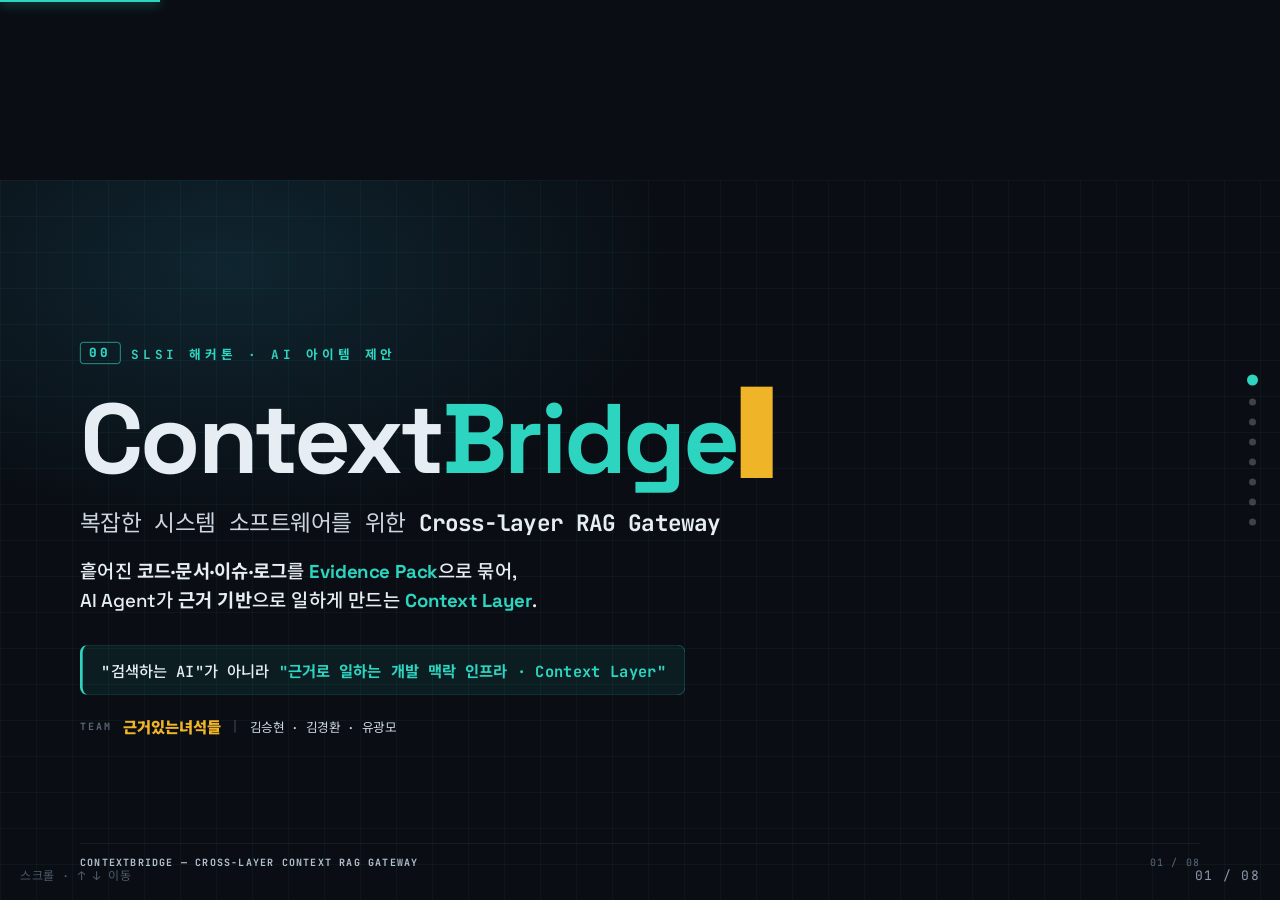
==== docs/pages/contextbridge-presentation.html @ d1a7f27c "feat: ContextBridge 데크 세로 스크롤-스냅 네비게이션 재플랫폼 + 타이틀 팀명·Slide8 제목 - 네비게이션 재플랫폼(llm-wiki 방식): deck-stage" ====
<!DOCTYPE html>
<html>
<head>
  <meta charset="utf-8">
  <title>Bundled Page</title>
  <style>
    * { margin: 0; padding: 0; box-sizing: border-box; }
    body { background: #0a0e14; display: flex; align-items: center; justify-content: center; min-height: 100vh; font-family: -apple-system, BlinkMacSystemFont, sans-serif; }
    #__bundler_loading { position: fixed; bottom: 20px; right: 20px; font: 13px/1.4 -apple-system, BlinkMacSystemFont, sans-serif; color: #666; background: #fff; padding: 8px 14px; border-radius: 8px; box-shadow: 0 1px 4px rgba(0,0,0,0.12); z-index: 10000; }
    #__bundler_thumbnail { position: fixed; inset: 0; width: 100%; height: 100%; display: flex; align-items: center; justify-content: center; background: #0a0e14; z-index: 9999; }
    #__bundler_thumbnail svg { width: 100%; height: 100%; object-fit: contain; }
    #__bundler_placeholder { color: #999; font-size: 14px; }
  </style>
  <noscript>
    <style>#__bundler_loading { display: none; }</style>
    <div style="position:fixed;bottom:12px;left:12px;font:13px/1.4 -apple-system,BlinkMacSystemFont,sans-serif;color:#999;background:rgba(255,255,255,0.9);padding:6px 12px;border-radius:6px;box-shadow:0 1px 4px rgba(0,0,0,0.08);z-index:10000;">
      This page requires JavaScript to display.
    </div>
  </noscript>
</head>
<body>
  <div id="__bundler_thumbnail">
  <svg viewBox="0 0 1200 800" xmlns="http://www.w3.org/2000/svg">
    <rect width="1200" height="800" fill="#0a0e14"></rect>
    <line x1="360" y1="300" x2="560" y2="300" stroke="#2dd4bf" stroke-width="7"></line>
    <line x1="360" y1="400" x2="560" y2="400" stroke="#2dd4bf" stroke-width="7"></line>
    <line x1="360" y1="500" x2="560" y2="500" stroke="#2dd4bf" stroke-width="7"></line>
    <line x1="560" y1="300" x2="780" y2="400" stroke="#f0b429" stroke-width="7"></line>
    <line x1="560" y1="400" x2="780" y2="400" stroke="#f0b429" stroke-width="7"></line>
    <line x1="560" y1="500" x2="780" y2="400" stroke="#f0b429" stroke-width="7"></line>
    <circle cx="360" cy="300" r="26" fill="#2dd4bf"></circle>
    <circle cx="360" cy="400" r="26" fill="#2dd4bf"></circle>
    <circle cx="360" cy="500" r="26" fill="#2dd4bf"></circle>
    <rect x="780" y="350" width="120" height="100" rx="16" fill="#f0b429"></rect>
  </svg>
</div>
  <div id="__bundler_loading">Unpacking...</div>

  <script>
    
document.addEventListener('DOMContentLoaded', async function() {
  const loading = document.getElementById('__bundler_loading');
  function setStatus(msg) { if (loading) loading.textContent = msg; }

  // Error sink persists across replaceWith since it's on window, not the DOM.
  window.addEventListener('error', function(e) {
    var p = document.body || document.documentElement;
    var d = document.getElementById('__bundler_err') || p.appendChild(document.createElement('div'));
    d.id = '__bundler_err';
    d.style.cssText = 'position:fixed;bottom:12px;left:12px;right:12px;font:12px/1.4 ui-monospace,monospace;background:#2a1215;color:#ff8a80;padding:10px 14px;border-radius:8px;border:1px solid #5c2b2e;z-index:99999;white-space:pre-wrap;max-height:40vh;overflow:auto';
    d.textContent = (d.textContent ? d.textContent + String.fromCharCode(10) : '') +
      '[bundle] ' + (e.message || e.type) +
      (e.filename ? ' (' + e.filename.slice(0, 60) + ':' + e.lineno + ')' : '');
  }, true);

  try {
    const manifestEl = document.querySelector('script[type="__bundler/manifest"]');
    const templateEl = document.querySelector('script[type="__bundler/template"]');
    if (!manifestEl || !templateEl) {
      setStatus('Error: missing bundle data');
      console.error('[bundler] Missing script tags — manifestEl:', !!manifestEl, 'templateEl:', !!templateEl);
      return;
    }

    const manifest = JSON.parse(manifestEl.textContent);
    let template = JSON.parse(templateEl.textContent);

    const uuids = Object.keys(manifest);
    setStatus('Unpacking ' + uuids.length + ' assets...');

    const blobUrls = {};
    await Promise.all(uuids.map(async (uuid) => {
      const entry = manifest[uuid];
      try {
        const binaryStr = atob(entry.data);
        const bytes = new Uint8Array(binaryStr.length);
        for (let i = 0; i < binaryStr.length; i++) bytes[i] = binaryStr.charCodeAt(i);

        let finalBytes = bytes;
        if (entry.compressed) {
          if (typeof DecompressionStream !== 'undefined') {
            const ds = new DecompressionStream('gzip');
            const writer = ds.writable.getWriter();
            const reader = ds.readable.getReader();
            writer.write(bytes);
            writer.close();
            const chunks = [];
            let totalLen = 0;
            while (true) {
              const { done, value } = await reader.read();
              if (done) break;
              chunks.push(value);
              totalLen += value.length;
            }
            finalBytes = new Uint8Array(totalLen);
            let offset = 0;
            for (const chunk of chunks) { finalBytes.set(chunk, offset); offset += chunk.length; }
          } else {
            console.warn('DecompressionStream not available, asset ' + uuid + ' may not render');
          }
        }

        blobUrls[uuid] = URL.createObjectURL(new Blob([finalBytes], { type: entry.mime }));
      } catch (err) {
        console.error('Failed to decode asset ' + uuid + ':', err);
        blobUrls[uuid] = URL.createObjectURL(new Blob([], { type: entry.mime }));
      }
    }));

    const extResEl = document.querySelector('script[type="__bundler/ext_resources"]');
    const extResources = extResEl ? JSON.parse(extResEl.textContent) : [];
    const resourceMap = {};
    for (const entry of extResources) {
      if (blobUrls[entry.uuid]) resourceMap[entry.id] = blobUrls[entry.uuid];
    }

    setStatus('Rendering...');
    for (const uuid of uuids) template = template.split(uuid).join(blobUrls[uuid]);

    // Strip integrity + crossorigin — blob URLs from a file:// document inherit
    // a null origin, so crossorigin forces a CORS fetch that SRI then rejects.
    // The manifest bytes are ours; SRI protects against CDN compromise, not this.
    template = template.replace(/\s+integrity="[^"]*"/gi, '').replace(/\s+crossorigin="[^"]*"/gi, '');

    const resourceScript = '<script>window.__resources = ' +
      JSON.stringify(resourceMap).split('</' + 'script>').join('<\\/' + 'script>') +
      ';</' + 'script>';
    // Inject after <head> so the DOCTYPE stays first; prepending the script
    // would push the parser into quirks mode. DOMParser always emits a <head>
    // (synthesizing one if the source HTML omitted it) but may carry
    // attributes through, so match the full opening tag. slice() rather than
    // replace() keeps us clear of $-pattern substitution in resourceScript.
    const headOpen = template.match(/<head[^>]*>/i);
    if (headOpen) {
      const i = headOpen.index + headOpen[0].length;
      template = template.slice(0, i) + resourceScript + template.slice(i);
    }

    // Parse the template and swap the root element. Scripts inserted via
    // DOMParser/replaceWith are inert per spec — re-create each with
    // createElement so they execute, awaiting onload for src scripts to
    // preserve ordering (React before ReactDOM before Babel before text/babel).
    const doc = new DOMParser().parseFromString(template, 'text/html');
    document.documentElement.replaceWith(doc.documentElement);
    const dead = Array.from(document.scripts);
    for (const old of dead) {
      const s = document.createElement('script');
      for (const a of old.attributes) s.setAttribute(a.name, a.value);
      s.textContent = old.textContent;
      // text/babel scripts with a src: fetch and inline. transformScriptTags
      // does XHR against the src, but blob:null/ from a file:// origin is
      // silently dropped. Inlining makes it a plain inline babel script,
      // which transformScriptTags handles unconditionally.
      if ((s.type === 'text/babel' || s.type === 'text/jsx') && s.src) {
        const r = await fetch(s.src);
        s.textContent = await r.text();
        s.removeAttribute('src');
      }
      const p = s.src ? new Promise(function(r) { s.onload = s.onerror = r; }) : null;
      old.replaceWith(s);
      if (p) await p;
    }
    // Babel standalone auto-transforms type=text/babel on DOMContentLoaded,
    // which fired before we swapped the document. Trigger manually if present.
    if (window.Babel && typeof window.Babel.transformScriptTags === 'function') {
      window.Babel.transformScriptTags();
    }
  } catch (err) {
    setStatus('Error unpacking: ' + err.message);
    console.error('Bundle unpack error:', err);
  }
});

  </script>

  <script type="__bundler/manifest">
{"bf50d6f2-c8ba-4914-b4f9-5c0a46ff10d5":{"mime":"text/javascript","compressed":true,"data":"H4sIAAAAAAAACt19a3fcNpLo9/wKiOOxSaubeiR2nJbbGluSHSWS5ZHkZGYljcQm0d2U2CRNsPWI3Ofsj9hfuL/kniq8QbYeSebu3XtyIjdBoFgoFAqFqkJhaYl82Pq4tf/2cGuTDKtiQpK4W03zOp3QJVbFS8/DmpH//s//IklB8qImNEnrkOzTwTTNEnKV1mNyFidGK/L0KRlMc1JNc4KVzsJvvCmjhNVVGtfe2je+H5D+G3L7DSGXUUVOTxM6/FQVJemTvcE5jeswocM0p1BGq/pmzaz4sagmUSaq+8XgvEMu6E2HXEbZlCLcC3pD0pwUg3OyroEbVW8JzacTWkWDjPZIXU1ph8RFPkxHU6vsqkpr8xk/QWYB6QHwowt6c0L6vFSjWE4HWRq/T2mWzEPQ6QevU9+UtBgi8gv9PvHYzWRQZB5Zx6JF4nmkZwJa++YbQpaWCIxRRaO4Dmv2DSHDaR7XaZGTEa33odgPkNAEeshqsk/65CrNk+IqxNdr+C4dEn9hPyD1uCquSE6vyFZVFZXv6WHtWc1IypAbossozYBG5IbWXsChVbSeVjnZh6dZG06be7suWpsOXpt7uyZqm4/[base64]/rukoH05r6HsJHKF5A1tcRSWxik/5WgKnppMyimvZIEodpntPqx8PdnY54e856ulfr6mdY0+t6o8hrmtfk61c+MTxPtuJ9UA/YE3yaNdhRjMshva59VjljUpQ0343qGBhj6TWMhL/eO2ZH/3pz8jxYf7MU0msaYzNjfFSjucMUZwWjpA+8EmYRq7fzhF7vDX3v9RJ844053KJuv0+6K9BT/vxaoxam0HrutyR5xedYlsbUdxqTRQ3uaPkkzGg+qscd/i2LPZICuBTm3+be7icgXeUHIdLwfVVMDuoqzUdAkA7xYIiWxvUksznsfzOP/l/mStWbKrqSjIkshs8SRw63h31QNOGPHDIhGa05yIQ/19WN6hsvJ33y08HeRz6U+D1ec0Zi5H9Z+xEfnWl8xTe+fpUrnCjARa7A5d6Dt2+rKroJU4b/+rxSEPz+j4tZPDiXDJKYfCTZpw81wify8elTiaVV3DdxXbff9RrTrqKsJn1yK9AZFhXx+ZsLUgylinNBbxis/EYfgV4XR8snnDZPvABBHV2ccDSPLk7MDroUMeFCu0DMZbLOMXJo1sJ5SfwxmuBk/[base64]/t1FWUszKCMkEIQgZFldCqt1JeE1ZkaULuAfNi+S443SpK0inrrZbXa4PiusvS39J81BMvB8X1WnFJq2FWXPXGaZLQnNP+bxf0ZlhFE8oIi7tsnOb0dvmvRue6ZcFSYJDeyvLyXwGJGfxorSHec8hAdKAZCPO6otEkzUcuETt310zzmlYl/JqkjKX56FZ9qqJZVKeXVBHhwaPx4k4qYuOeUeHhnen1BnRYVPSxnZLtbmO+gPSePZNIqe5GA1Zk05qupTmjdW95rSwQTpde0rxmvbzI20iRpTmNqu4IeANm4Q/LCR11qtEg8ldXvu+srPzQefV9Zzkgqy/+Koq/+76zuvqis7qy0gl/eBGQb7//a1uDl9/+NWh+ELiO9r4DRgEmWYvydBJhByRzkZXwO0YozPU0H6Z5WtNHUDivx914nGaJny/+AOLUqRD87jFohdyopuDf6p7NIf3jZMKsTcR0KWx1bssoSQDF78pr8qq8XhsWed1bWSmvl1bC78g07U6KvGBlFNOO+iUR4ux8Dy7fu4LlqqiS7qCi0UUP/3ahQKPYnJZJysosuumlOXBcd5AV8cXaVZrU494qnayNaToa170VOnGFkMTzklZ1GkdZN8rSUd4Ddao7KOq6mKwZNOV8+OJFR/4ffhusNcQo1lruwH/hi0dLyYYAkACmjFZdhvoqjnkbPaZ5RVmRXdLkFkapO4wmaXbTmzNGWAVnTPjqBZ08aszmLgYP5sAVF4JNoW/LayWFBAMuk2/La93tccFq/DdiklNd6awrZ8Uojd1qSqrVRdkD1s7osMYfv3Vxf9JbXfnu++9effvyu+/XJtF1l7PUy+V47OL2srwmK8swqpoAfxksLy+vLosh/ctwOBRzZ/VBc8emx3fl9drVOK1pFyv1yop2r6qobJPEvNtLz8luCh1m5NP+9sfDU1ApdrY/[base64]//MAsmEaNacUXCxIuL6+we+ClNeXVu3ExzeseWZkDdphmWXdSwGgAh9wDFiQ0cBlYXKppnsNiaMJFYZA6+C63ITtTyvuZNH2+/7yzc/rp7QepM3uw9nYGRXJzK6U/KASC05Znil3kjzeSV8z6M1TS1RYF6uEmpahMc1qHZNqmBvsU0ORhE0P68CZs27Lg7tTYNaw/[base64]/4EotwXNFhENZjmvuwWUeDc0VZWFzw7Tqak/[base64]/qKE+irMgpfMh3e3zUIYzWh2mM5iScReGU0QNYDfxl1WX1Yms4pHFtjbZBvukA/CX4TkD1/Rwfc7JIVgK9+mBfQjYdsDBKEp9NB8ZLMd3dj1itEprRmjoNZ0qOdsjRiXoh+JAOo2lWM7Ofu3RSzOlMYhjriGuwS3OBC1rZdmkdgUi/nQUWurz2Jem7ldfDo4uT9VBgtGY0ASa9REsfaFFkOSAJt/RdGr10CZWY3XY+pakgKo/9fdTGbsFZJWnSgQfdcu+SVlWaUMZ7pSa0xbfSqda3HXh6sskyMZ3gs4HJT/YrOVnDiuYJrfyxb7NuICDTjFHdfl7lDrHmvui7nCSuhY9el5W28G1vbn08PN3fAhfPv47edv8j6v52+uRE/Fru/nD65OT5klRwPn7efbe1L6t314+TRf84PE4Wg/UnS7aWwreA/mWUsQ5puJYACdIn2mMShHWVTkyKLkAdtRxyDtFv4SXYidEu7XtgtsYi7J2w+nbJiqgQYAXc47Ffq6j8dVxkFGE07es25giPu41WOqS7ErRwB/1C+mSY5slhUe7QS5ptfZlGWVrf8C8YSH9xRVIGE2buF5c7hH4RHi5ngld3NpStyCIAKEpBEQ2EXaWg7Pj41pzIMRilvH6/7/WMmSpIA9j2+6Qy5ievvzC3/kJr/TvAW7XFlJ0H2qhrKo8N/ljwFB8tzB/eILDZi7eFuAfdHJ7aag2jjBnV8LGtHmgkXouOZ9ea5jz6I/[base64]/UDW10RS9Q06IWuKJn2z/YLBjimoWSeykjkMAC0lbwQcUblrVFZsbhYveEEAFKjTfErtIVywhXIqV6u2+jJ2QhGRLJJV/eV1EkMoU78P3nH+02tog7eEW/5I2gFIszs4RcqQWcvq604sawkGhV3gGE5wWyN1AXMRhlqtQgh4Kp5WPPqLgeBGB/S6qER6WH4E7Y+WT050I2BEUSqZEN9djdOMwrhZDHrHHA2tMeedmsge8bFCFgnc7snRb6u09K/jZHEpcIZ/0koC/CySAP82KRBPq6OJ7j2CI4t9skIWycTtP5gg2mXMkdVRc5KvrFnF4OjH3uhiQdVzRwQ+fSpgvAGhZOrx6uvnxtedKd4Uh7LyiWdDaxGJrWIRrapmnZnx+9z88uybJpAFS7Y2hojvY+jNXRoTkq1DzoPgEWML4Y/m0PbJuUl9MZ637uy2EWyZ0/G0amjtOViutN6+8XZ3a+f07eEhRDN6LO7G0YRmXU9q6tsf0ch+uPWPw9PDtx8OhG3ugIrgPS8i0WBQkQEZJCkZJAUZVCROa0rgOyShGUmGOaETkhKwp18MErCQX5AvhBEWTUrCJlGWEVZGOYa1XmB0a5GPcGfMpiWZIiJXg8oT0Qyiwx7x8BfsjwKJ7/7bX09/3X/7CTai+FY4mbBvVXQlnE4imkjEpMp3+ChfgbnVeAWP8hWIHeMVPMpXw6IwPoaP8lVllFey0ISjgIxN4KIwjkpuRJZvRAHQYGb2/vNH0X8RxQKRyFt5XaVUxHOJcirKJMVAcpW+f3TRIZcnuLs/uuyQixOLvFu/gOzbNehb5HGWxhc94hX5BvwS+BZ5PI7yEeUv8Kd6k+bltMYX2/BLlbPpYJLyFwf4U725oDdJcZXjq5/pzWZxlZvvpqV887k0y8uKMiZffYIH9XZSTBlVMHfhyYKK7wVcfGtAxnc0R5eGfL0Fj3aNjEaXVNfYgUdVY1jEU47ae/ilygfZlEN9l001vKSYDjKqKb2Jzw69wbh2XU9oPuVE58+7NJ9aTAKTHSNx/PXe0b/eeM9OvnpH//JOnntfnx3969nJ82fBc+WK2N79tLd/eHqwtfP+dGNn72CLb9pBBuzT0dZ1KcTAa/+6y10bX5NY/Ap8jyyKzy0SL1h6I3D1RqlncpUWQsIk4B+zwD+Kur+dLIIFwTAjnDwP/GP2vB8sjSw7AZdrGxGjPngg5OoBv0FPgNgFGcMkxEdbz2RYoX/aIXWHRDgNvNfQjZoskgi68eb1knz23ggJtDb3Y0uvxzSb0No/Zl/fBEujtEO81+CcwdInK96dbY+XeL1j9vyNaLukGr+5q63oiEVZs3es7JAcDdRgTADbY0kWzdVgEV9rXHAclkYd4secKl2gQhzWxU5xRSukfBCgocCkiWEBPKpolHVIlKUROzHC9xqCSC/9d/SMmDzo+a+X1gNACL4BI+Ov94+Oj9mbk8DrIL8FHdXQe7ICVRERUdi2q4SvNjTiCzqIBofFBqyS2kUknTyaXF3OvgFS7LRDONGAXJ/LUpGrAT5m7LDYG5z7MWNOEHV7HGRC4wxoGTMmY/3WvMDdiaU8jjDj1hyIke5p0zzf5bwGzcfdhcgIz6KUAJp7F1m3OIJ6IaujqmboSfC6XYgL5u17NumgLDixoQoF2gRrDUjRJFcxKdOMQkiyGd3L0b6CPT7oatGVVsrZ8+Pb41v/[base64]/lIc6de1+RXYo9QWE4ZdyGGRrnRi5eBPHUVPBCFNBcR7kkxaVhnALCeSl1u1VngjZAaUitBw32jP1GVRl0exuy+wnH2gsAYnnkDpHrS2KhZAxMDKbxAAOGP4FgxzDZqM6waDYtKN4EV6X1RzWlgoV/kXgvmSn3nJ+4goqLIYS28oDdHqyf26sSLxbh9G7iDY8xaPupHeKTOFMl8oE/apMmt2b5jM1FHc6uKrAc18ce9g8PTg8N/7mydftrf+wQ67NJz8rfT00+f97dOT8nzJbU3PeJ6pgyOk3onhMTJ3xUExsiHupDavccjJeUThgjLB4yYkw88skY+iRg7BQ/Cf4ZFNQEFkRNASUaYHZ8EYgcwoXycVrZMhD1xX56gwPdCKKGnC81/UlUQrXui2oKwMegDGEZzffKCF/Yc38FClGWtBhChhEznHMfgu8YWpQ7guasbzh+YR4/[base64]/gvZDiobn1wHbNr97BGmgU5HwhcAMYGDaF7LU2B8BCO2/NCVijMJ2grVlYRyNg/iysoxGsobag0B/[base64]/7oWDIsc/wtuPnCLZSyz9XU9dwuoKvCNMGq0dn3iBS3Txdmp1dd1M8REbiwB3v0bS3NbKWQeEBegj6Udxjjb/76KRsBU0tJyi8M9k49hGBrb0lIKVltbXvBxm6r7V7oOmGbASmlsJXgsWN+IBXOdUgti1NUhpo/FletsQpeQXMHB8r8OvNey1EEKj6LqorbtwDCCx5xyQjxwd3idRjlSDL21anfADf78VAyxTsV4mrQG5NtbZNtScs8i8chs5jkVDYoRx0tG3KnsNAU2cIrmfJTk9JJWcrASeQiDr340IREjdFLWNzZyDmotbO5i3E7nNho/gL7iFFaDuLJvRqEZRGkxoDEnUvZLlKWJFLeXQfOA9qXDOqo7bVNLdQHiFi/nYsCnAO4D9HFxXugNiiKjUd4WPmR9XhDwPqIBpaSyd2noeZxS7aLTWnkt6ZmlrP5AQYKaG0maOZkHoJo4fmyHQ0dMhK83mkRMNEhrOvHMNrDb/[base64]/O3Ekhoh15SdMCbWlOhdbKjYdCEY+D+ZJVlkuN4KtAsXUyy15chllDxAnaKhqlScwrvt4MuR+oXAZZc3G/OsSzIIKADHxEW+DlgwYD5AkDxQLl9z02yoSTI0JZrFE/OlT0ioILkWXGsCk5Yis/37GbuUUo3OaVWyCtXNGy2bIYpB8znKBpn8e4uW+iiVIWzxT8FFOikvagDL/[base64]/bwJExFaWJlbtqqaA5G4vulgSN8hP9JTS106QUdDvrOVaRhqLEkxSgrBlEGS2dzRREYzBcVXQjD6nIQXRYXpVputJpsHGopqvp3fmiOzNLirO2LgNwc4QGv5sBkVTznjbJKGeKRf2laQZCv/KDcL647Bco2wRaXTD1KwSB9hKRN9/B0ZBZhPHbP+Tr4BfeGYIGaIictHYf+Obv+WrPrwD9e//qXr08CeXR5Cmh55+wa04+dM+//RwENSRe4qXo7Uc2/ftXQF/p/UKhf3yHTxxHTJ0Jppqa9Ol1ClgGZhQXQ2BpZ4exIEWuVMACvz1ky2rjqXZonmJ5BM6htpNMWPJPVwEBntA4stQtOzbYI9CnIcgASYA3AGYRWVkTJ1nVNqzzKfM6t/jTokClPNtZ2aOySyyRg6hH61lnLiteyMOjTu5dGXDIGgqjdvCNZmUMOWZ8ZQvURy7AWqDD8oh++JWZFh2ychcpmNAcZJNtb0rO1/QbpkwVp9DWHnWcwJD0TNF/[base64]/2ZMc8C0JFFHVKOgX3KsauK2aqxhnALoyc2aWaYkzZE/8jj7KyzaI/RXQ0FVasxGJPjFEICDz7zDlCDMuoINcUxf8zVSe9Rl20PQqOn+vQm+V+gXzvo6z09BAwczDHw/U9xdU8nkf0Tefvfsc24C4+xvyH3G7gm6Md52w8hNH+mN+DrtfYdMRzQFwoS/ATXuQ8s2AyxTjAUGCrZiUPeZpnvPTd9VOI8V2IEQiriJA0F1KwG580MEWjqIiA4+NeduAeM1lwlffLi21crBtbOgVJmnybFFv54lbx+TV6AU2m8ShYJDFtUbRQJfVv7aUC+ylVQKSlCLVuEo33g5h2vkjdv4IBaWBdCtfn2peXw/rj1y9b+6cbex0MIR/h5659bm42DTjw9sYibAmU0qmhECjyEQ+q0zqg4awTr02XESIqpQMllmtCCRNMkLR5ygOnj3uGpOHR1sLWztXG4hyezenlR43EKCP9wD2WdiLjdDndcB3aip1Z3v8VhEDR/iBEV+gDREc1CyLGDis2J2OWpgj+2F+KZDffy7MbQ+zGSxdT8Qa1uGRiMAhAY80O8mZMlp4WEgfKHWbsFenMwHQ7TazjvqHFaJ95XDD+z56S7mbwrhHGehQsCC/8HbFs9cfOB6vDdut4fMURJU/NdZii+nW2uiCK4kduXVXzjpQNEQuFGe1NPGNP4ApMdPH1K5gcBAHCnBRggQHsxxpg8ao21g6DdI8dErjdS7wZHk1OE2WQsMCcydusdd9jK6Hyij240fEliXnRkbvcwDB+wstmrko7sxzyT+qwo1xVAK9+BFyjsI8ZMUVJNcQbytU7137rKw6/HKesQT+SNX7urDibYAxe01gOWnj8n76L4oitSRZK6gAOZajlWymIHzpvWUZaB1o+JEBWGkDZM5nKc82VuzdXoQXEo5xb/F0MBzUWQ0ZrngOKJwDokHhip7gAAh4qMrx/Bu0JrJGmjuQl+WFQx/Yzv/AfBtRrYq7Wg0Waa7IInW8FrvhftT8H88MkcVqfqr2mWfYZzjw1oMGKHY0qGWYRZ5GGJhBFTdyrwgBBGIky5WRN/[base64]/Ah1XNbeRi4zQcPbA54RRdSw4AqgwslqpvIupcNRBcBBwHLALY+ujhpa3hX6pVPjW2U3hnZeyLlcOWPcss/szW3o6sOGY/qE1SUpSEWrKOQ8LPzcrm89qQxHbRDC0HloOW7F/FgbAFtK5GxA0StWicBXyce5ruXBfy+jqBhMbolPOUwkWb+jkpkOx6h9BqPVNSj4RBG5bqHlJLrnnzJLUaWs9nqDbiX5/eDp1C2Qr34+a91bmMUQaDYGzjZaphdpDFdTzhrnGEsDovdNMdRsWYGL5h7xMIYUag5b/BuySTNf3XJOUnzH+dTtLnpxLMJSpS8j0DQ3fgyR2KH0JxNKyqyejrXTN2ZR/RtHlNWF5U4g67SB8ovYqmv0g1yPUJLJYUSodc1zRMmmutyS+lt1zoIZI+gslhrdXPWe9NVf0c1Nh08oFZOacLk6up1uHgwmsGaeJBHJRsXNQgXWA8l2Z8xPflh0RwxUkcXNAfbpTi1gCmq//s//[base64]/gaAfcuXtAS8lVVFE6k4MiZ844nHLVZghUEjG8SLkzNaRxTxobTzOC7OAK+GKcJeBNYOsjSfPSMEcB3WplGzucERyiy24pA6au0pBDMCHqowPqM7wV+YmfIh1UCarE9lmdViPs09FCcPWTIgCpY+4GER/Cm0BObDOGH4xtZ/[base64]/[base64]/mZ5en6P0oOoS4A8cmAeY2+wUjAuaLskt+FPWO3jr8zQ/G+b9zfjYRNYfWYQo7+LzZaeN161kYDV/ayHhvbIuy5thW1IxlLAzDRrk4EgzmWwmnKYOkEYybDmG2RtN6XFTPmJjKi9oexiifiGjfBGXw9LRbVnSYXtPEmMJXKVAUk+aVJU2sSWmQqDEJQcDyxCg60LUjw1o7ZhwrdgpvPJxJLkD8Gz5ZqOP2+A6rZtPPzEOgXNI2gizEJbLCOMYhCv+/2NOCKZ+X46jCNp0/rrXxhDWwUJ8PI37G1QuUouHzACtfKDXAkZeQuYjMAsNmaw/9wVVUGnJb6alXsINxNn87hmjnyr056obdBVaRjEKvwVUE+xIIHwtCwnkwjipIwYCifo0kYjNqgKpod5hWlAnzOKAB0h3gTmBpwI3QkBF6DUdNTPZSeyI+SZsDeqfEcYf1I7cQVKEj/kS01rSyWcPQ7e1pzOH0+9gE4gax4OlTDqLfbzgwvn4lqk2LPH76lFQgHZvvQaQ+fWqbQJvCqTNHfLee92uTXvwksKCcaVGwAbjrJbGp1WagN2XwvNXr7vVr1oJvQ38G6nYaE65lJ2F2zgmwadPibKcFJ+K85U3dl6H3GMFDdI2w5YN/ZMl3z3+1OFkaPhYHo/IBi7/aKt3JMm0bKpwy8+lYl1nQ4NW5I2gFgz2cSdtI/SdwaPMg34PRaQzNv2PqNHiizZtG7mdzccFLK6f/7xIm2rONd5X8wRUmxkMHMtYVtdcqtIyMDScGZt/Rtn+/Cs/ZHbXPmajrfho1LBHi2/ym9hNo7SrUalkz0Lctcthuaobl6o+vcx1HF2itdX5zuMXmTgze8WumLQGovS1xxsytrxs3bL7jUSgy417P3HE0q+lgFRNzM3LFsuoIFhhDrHDfOXuPEETiXAhnN5+d87t4FQEA0UHwJsu13WIU38Q4QEfWRAjDkMPhmdUkTJ6Y0wLZac5D/sool7FfEPm88sMq8ayJNSc1gu0iI+gmA+4QQ9pxRhHzOZiXkzayI4x9w7PZaWTCyBHSnEElhu/TGdO2MFGiQ0W9OK3iaRZVhJu5+MYUqW41mD0oa0PTwNialeHfTkmnry2faPFqGlfCQsJbnCfFBJaDmnbjcVXgtPJacoa0bu5dWlhtgv8Xxv5ODO8fcIGPu5FxlsuKaz2/iw8UC9xJrBby3EeQB/ROnDF6oL2oRcNU9XQtDOzDKzrmveVr9VaFS7PhlMAUJI5Vab4GLr6B00h9qONYXqwwILFS/TF7nIm8MyWsr/1pxq8GL5quUjihtNDQUb5+JZYa0txIuY5ThOOAaVhvLF5ucPJ98szXlFtvCDeuPlkyR1eH8IQHiNM/SdKp75qTxzqTYOPihDCEn6oCQrkrFz30hfcwLhuX8o7JPicNLECiiPBLdMab2Kjfjg2J/7V9cy3BEh1x9uq6hjR7XsftghWhAdglc7K77UallA8qVoTfsYl6iRNxPE5rke84QUXc0sBBjI5THfAyTpWhUIHeTBma3CBWo6noP/C2zfvv27QTojzoxk1nw+UYFOz91R1XcM4H03ojp6W92rdyui5GZ7ejJnQrd3ArZ0eYf3lAleEolQJJD0coDvWJkGXTwcuHm4nedIxG7jkZ/cYMQZXOPlEXuUvOlBbkv1FUsa+g5AZyHaKcso0pq4uJOO8gD8by0V0wVHe89enpU5Lb6aOtqNGU8cgZwARmlD8yA7mEEXrk2J/1DYEpE1jwHNhOUj27uczL+/QpGan0SUaA/Ch88kT85JHyN5NBkXmNiC4RobNZ1DVN8Noufo28OW/1jVvwrhHsyOgI87FCVk0RfBa66QmNu4zmXJek7jw6YnR00jLy6m4iPnDv3r7b2jn9vL/D81zXJestLU3z8mIERoelvw2iAc2WmLqw9G/fh6s/hMtLWB5O0jwUJ/Q1sIP9bdz0j6NvX33XnSy/+jlN0o9fdpLypy87X3548WFpZyt99ffL82zp+vM/s+zbv2/v3JS7xd9fvvh7Uf30w85lXa7u/+OfH969P1+5UcA/7Oy9e7tz+mlvZ+d0++Ph1v4vb3dOdyEZ9YvltjqH27tbe58PeZVv6XdrzQg8ech0F4N+mF/k+yLSyjkJFsVjer/MxlvbgS47RZSA3tA8+VJR2C/RZJdnu7sfpnDAFFk2v7pKCmrdywLi6h1g49s8dJXmSXEV4ivFRJ+qYpIyKk/f+tY6YvZJtTALZWW38/RKAsYrwiEU7Lz9MuY7Mjfz81/m9pqFDFO3Kd41X4HzblSl9Y2qcLC/bVaIq4KxvSodoVnCi/Iiv4FrgzyzUpGDS0ctVxW1FHd4L89MV/Rcv1B9mHubtnm0ci4lrcyhNE8exClq6AFzn9/5gOem0cvkKg/oW+JwxRdwiZxWmTX0spoadlmg5A1MDVyP+BltMy5Hqv0Qe+GkgZUBMj3EFmKXBbIeHrbDewTwRJ1zcB9CLGFkJb9GWeZrK4++fgDTh6w7s6DXZHOtJHJf3Pp6s46o4l7RXeLgR8mNuNseGWUI+gFSUV55X7UlW63C4iLgUZM4jDwqx/vx8PATbnMq3GFPWVPFqDAfh29wk/gOHq9omVp4HVy/SRpTDIQqbT6AsU0JwzSjXG2B8TFewB1ftGY9cuRV/FAF8WCpFPP1RGtSQYhI9EB3cM2DImEA7Dt5AgnWczaV4vQBHRYVNQ6HmicReF/MTd6jT5gQcbGROloiT4oQj6MIvwSG8LOiX6ZpBaXQt8DcwujIbJNcHEqzJBRAzTe+cHTPWnYmdhIPdtfF7/pWAItKzcy8nLg8zXNgaD+8BR6/c3QtW8sWuPBzeqrRfV5LR3TcAkF6LlVUP2cOBZRgMffQd8gYmlgbXIeZPZG/[base64]/[base64]/hv8kK0kSDoIw5tjP2sXx+TeIC1NNNJVtHzTn2MHaHdK4CUVljozbypybnXs5PdNJ0I8fsoEdoNRhedIpIDlew5g1jmGi0XiTZiZSPuBtEHz6oQW09oHjujMM57o+SB/PLJl+/JnZmlrWwMfytMo8WF5dPZP0L6pxs7jZ72SWgdlSNvkbjErOyHnrhq+qq/FmDc71hzkXevmqkZxtKor34leC3J2QrE/pGdIImPSqseQVRBFaiShrWGsrz+UVO2EMuhkVkSTqWVhvkN5cpQMjuCfrGzghXzOESWTpAvzafqHJJQjmhw9wdYUQEtALAjlaDxerqVM+Ff4rSJ5QlqWX3VZgJYS1n0kYIN6bTZ4A/[base64]/C8/j2/Mpq9PhTVdkr9KvBo1XrIxi2h3Q+orSfBYOV24Bgd7KLMwLNq7S/AILuvx3b3kWQpYdXga/evBnFg6vXtwOi7zuXvHcAy+Wl6HwpVX4khd+bxV+zwtfWYWvsJCtrPBSuMq2t7JSXmPhqlm4Kgq/NQu/FYXfmYXficIXZuELUfjSLHzJC1eXjcLVZVFofn0Vvz6FpEO3YAvtKuNlDwvjiNFZWMf8JQ6WGou8QEJejdOadnEUerxoFo6i8tXtKCp7rwD8KCpXlvFxZVk+r/LnVfn8kj+/FM+r3+HzKnZ5snw7iapRmsPgTepX4qlbF+IDk3pl1SzkYCf1ykurFIFPBqo9vyRVgBhoEKJcQBloKPIFAioLVtHsVt7O2qtoFtXpJcU30YDpN9GAFdm0prOwAl3+dgBHoKtuFSXplPVeLP91FhZw7PoWDrkMs+KqN06TBJh5MCiubwfFNQxWmo96ouWgwO/j0arbeFqxouqJx1l4tbK8fMtzlED+lFk4WBZf7OVFTvEWrWDNkAL8dj4tBDa3DrY/fDzd3Ns43d3b3DrdB/Vy6fWE1tHx4Ohfb06eHw9AyB6z5/1j9vzIe3aSUMj6eZoU8emkSCgUiYr+ek9M1K/8Il2jlX98tRjAj6VU+hw33n785e3B6bsPpzvbH348BJ/SX4bLlNKXXrPK5tv9n7HGKl2NV1/aCQO54+tH7NtulEcjWsFtaB2SGqFHlmMSA8HnhpMYfsFY3Hp0+UA3JqfOZhHvcveBXpjQi42JFjGYeCtrvI3K8nBMMQDAy/Cu3rXGQiPSZgq/Xyj9ZmJxCCG4iMEAAxy5mhpwoSG/FLy6wEx0soB/j6xDQQ879nl/54BGVTz+FFXRhPn4OW6q+iWlV+uYWxEzkzGsxq8MDHCRVkqGh4hIDSQwP74uf/Ts3tpLm6OERGWZ3WwgFd+NHP/sgkVd154gvCGgYWt6mNg4vNZz+VM77oyvWEne++QM79iF+/duB1F8MUIZ0HtyOxjNZn8BzbMo6jehiOpvESdnrZpXWbB6E/kKmAqMRrTVM83zeWCvhMvCoYEduWi1AkFW73J7tH+L2koPUi8k8amY8PBZrwPmJQoxPpCdVW2gHG1k1tYLRkUnxORo6QfCBvStWeT2wp1iE3XVKmkl1VrbFzw+jJZHpm1CtV8YLBp3nPMTzuwGeK5P3rwXoclNj/maMxUsX3rTjW7PDT1wzjmjNhI0Lndw8JrXm3XR0r+DRM1tOP8reDNKkq1Lmtc7sFfKaeV7wmXidYjj0xFmPLzvl1AUhNzhAr9CKHcN7JwPkMW5lGqG8tUKli1RBRBLdIIXwJAo9o7UEMH1mlF+rwx3G8wddW1fsWeLmfRzwZ46wm/B9yFIh7IqBtRrmmKtSWVPTiGx3FgKcZ+Hc223iEXAS0Xsa6Ermp/YopqrKhtZwXCd5vfT0uv6gGerMS//wHdcjkFS3vW2epbdA+q3348qtkk81m5BqAlov0AK6ffm+MpqYKt2qrneZ/pQwUCzMIV+2/Cs9/bao/dz94gCasx/e/von9o3i7vTQeTPietrkZTdvIvYc7uqz31jbDhWfPrU1Ml81wbelmO7iq7sLNstx5YwO0wfqh6llvtcTGNMFY215P3bzUqT6OYd/RRVmFykb2APjGAxI3QCZ7pGDW7vMUFat14fbOxvfzpsOP9xPTI+GrQkzSeO+U3A+spvg8YOzbniSPS2cQfNWhMHg8m5ka4dD5PL9ZXVD2TvRiwasYMu5LmSKO/wAHUygzAMHqQOPdH53E8CCwhOBWvhVDBaOtsgS9CcSY06Npj7JhXRC6vFBjvbH3/my4Qs2d06fPunsAVAXBRJwFvZYlzRockXdzJNMa15Lvx/G7O0qyj4cefGgDaqNo/pSjpIUygSIrW/[base64]/YvHnJiRswnk38erAA9VHdxDsyXKAPzxcXm5Rm6NkMsRJf5HeMYyYfi2SxGRzPaKtA3Iw7E9np4eTyv13Pe6VfymzATYJzDNGe0qvencD8WRTfGraA1RmN4HV01ZgzqqdT82vogA9cu4Ghb4yLbODPvNjN5UZ3oaePGffHSt81k4JqBjDxNthPBKLy1b7jsTH+RE/dh+HtSagRP+XaJeTwf7ClwNs7IrVxmPGOiLsKjsG6hceqwx/0iHQvq/[base64]/zuka3wasxseCMuS5sBWQByfJtnrNE85pjhQwekYHxYdC43ylpIKRnrlHZHbr/hv3DDl/IRtxSveIMBVAde6ksEwIsrZ532SPtJzW6L9RBA3bD3RIUM6FeT1ierZNMPJAg349BwR3Jt8LqBHlMwfcFo8vngetxSGvBkJzu56QjUNO1pnMFjHUZGVzXa/[base64]/IICviCxlgw8NuuG6vbzS5j7ptpMVQV+xoKMRhxX/s0jqSFErcJJVWK3qZ0iveDn+arbCgtZ3KzQnWK55PIRCJJX+sJ5k4BO1UDlpBnTMBBPUsCeUnZsM4Nw/qiWMXCpqw1T8whvv+SVePK3rVuyu22zi68I01YjO1TQJnnDworjZbSkQ2aMVJ+BgpyckO92LUE9v+HAnno0Sh6XngjqoW/3xIr2nsIzLr4dEKxgbakZbKz4Xp8WztI5CLa7s3zt1b2Q5DTAWhr3c/FFyDyFh3v81LaGKPvz3oimEFdHmEZcizvuMQNBG0lCKT+rO20VQ8a1yp9LChlNvGL5gp5pwd4C9f/vz6Fe5sW9Q2YJtw4lwJblHdm53scZMAwebB6JemhDVPh2SMu27mHC+zMtpo25hcSHvktbghUvo++OMbfnSAR6WRM57WtXm/ibg56sxcUZrmORcHJ1G1kCmgEGSsKT/buehBdHqgqDGzkuMtBibXGa0aed2M5blxLRjkqBd5k4s8uwnvP1M1Z6j+pNQ9j50smDjYdNF0CFeii/zxaqI+P4vaW9DIKQjOoUKNHHKQnbrQroCBMvnNHdc34wZVIaV2qu50pCbqygLh5M/D9dOnzbRG1Epr5Dh7ET37zmXCLzlp4XG9mWx4gpEvwfcd1sVolIGlPsaJqi6ugksTbgwb0MMGOIlFklBzcEXoVkd7vuzgDKO4ZY/brvK3MoBx3VGT0XilDllYYC1JoxqLskDaDWiwv3vO7v3qOZv7TVRWjc47S8mDMCgbl2xLI7y49lLqdjOlNUd1xPOeuR942NQjrqKJ4mh9vZEb09IrXYVyLkPNj/HhSHPaQIxjlSbm7GthHUBtT9Ykfd3KCJvWZVb2GZEkVL+diVvOHjsj8OaJT6jJWmqtE2EmC9tCy+4XhY/dCPy+bUDLJuARmr+l99+r67daGZWhSTyjoahn243kO42XXfKT2g5LWaVunhQsJp+NkTOq7AvF2jRcGYqsofkbsQDqcPckqi7eS2NuK4CHCkAFMsrzAhKAJVJrbgf8wKmtUlqUGU/6XpdZeHqqPmIfiTDQkON9UEyr2MJhjt1SQmqmukLNjXOBa+7F3LDa2Lu/9XbjcH6qJEyC8beVV+G34crSdJLwApgKibj61smWxOHZ2ZI2P9zsXL+9Of+yPPzh4FP5C73cfLk9+q3eeJ/lu+9fFr8u/ePvHyZDurjN/uPV4ZetdLOKf7zY3fl5++Uwfbf0Hw7wzb3dexDuJsWkgTQU3os4wLaRHx1+uB7/trqS/fLhnx934+SnvZsvyytbyWj5fJwvxaurObtevrj58mn58Dr65cWvvyTs4MeV4cHm5+GLf/50vmLbziG8fD+6Utsz215+Z8Yg0wfHHIeqB4YSdagDwssX+OmpKK9nYhdwXxof61wNWGcPcMvBk6eoBEQSYemRdbIhqQM8sAZY88dJXsJ7J7Y1XXEcyt7QPSJ9kkyeZORisZMmqd/69b0pk1gYsZs8drXZtjxKPD1CYFaRqZRkHSCIr9PinNmJKciTW1bFszO9Mbg/69KsfdgwTcvnSeLw1pXKYsJbY2xyyC/ehBwI/Ofm3u596bOct2ayIoNrlFzpaJFgOQqsemJKd+xZyK1DJ4GZi0jcwd7oOdw85fRYbCS180l7rLivSnvljUXHg+XJMx0vcAfWBnvw3BTVnRn67u3Blo7/swe3rPD2RF+0tLw+eQGHrH7kvh/[base64]/E1G1/2Bm8rmpzg9RFkZkXCZZTNoaaaaVUJbHb5hcJ8uuPompEMQccHG8hRUlzhOxZVw4lsaGE8p45rIhXKiYpXPk5qNJkxC/[base64]/e/4APi9w0Y+y58TnyCRBY9BshA7nq+YyesKqYaMCEN4VRd1rpDAx1h0QkL6A1jHiKSC9gKilBcC981gGWvTmyntnB9jsUUsMwdISOZO2ZTgCD9SUmMIJfLjAg9trcetGzpwdiWykwaVw6Rg0j/hWP0sjxm/WBaMhGOvKqgDViTNmlPFcicrryoBHBTiBme6y8/U526S59U3JL0KqIgZuGZXdISpTQX6xOgLpxZr/M71xdpwgtdXCj/3gV6uhn0BmjAwAaCg5Ro4umq1U2+bJm829XfHZHZEVTrCaDUypTY1tCLywlUeudIFapRO1VWbex6bD6IQ4Si3XLmEGAvdDCF0lMzrzNJG04nl7g7VvZgFg8X8AZvM5UffqAAA="},"0c89d36c-b998-46f5-a853-a374941ed1b0":{"mime":"text/javascript","compressed":true,"data":"H4sIAAAAAAAACtW9/XbcxpUv+n+eokJn0gDVQJOy5NhNkR5Fosea0dcRaTtZMiNVA9XdZaIBDArND0ualb+81v1vTk7uui9w13mR+yZ+knv33vUJoJuUk5w7R0osEkAVClW7du3P355M2D/nKuH5UjSizEQiF2XVCJYkrFqJQrStYKrlTSsapjI+n1dFzqKGXzJRiJUoWzVZiqtJfcVm1ywXSi7K+FeTXfbz//mf9D92+vWTE/by1Yt/PX50yr45OT5hj49PnvzLc/boxbOXL54fPz89YVGaZ+myXRWxa/grtsteiTkNi7VLqWAgC8HmTbVi19W6YQ+ukjw7Yq1Y1QVvBeOK8ZLJVV01Lfv5z39lz4+/PX6Fl6E3GPWDXGTnCXZ0xFq+YHWxVoyzByprZN0y1WRHLGqXvGVLmQvF2qVgl8uqEAxasnXZygI6g+uqbQRfsbkspVoKFU9/xXbhHoOR6WFk1aquSlG2CYw7WRTVjBeJyqpaHO64wezgZx3upBN3Lf1B7VB37s+lzNvl4c7+F3f3dthSyMWyPdzZ3/scfpNlmyj5o4ALe/80hv/sHJkOHiiRtbIqWc5bnhR8JorDnVPZFmKHqfa6EIc7aZruHP385//5YKKf3d744UKUOb+x9YOJmYsjPT0nBc4sbwSTZSFLkWAXuX3NEVNyVshyoQ5YXrGyahnPc8bpVWopRMuqhhbVTde0rNpomou5LEUes2ZdiJSdLgWrCy7L5OvTZ0/ZzjcKJ3tWVNk5kyUuY1atgJKht5koqkuWV0Kx5y9OGa/r4pq1FTP0aWlNpb9iuxOg9N8f/8uT5+ybk4f/ckxX8BsDOgNSbMRa8Vkh2KWYOaJg86phODJ4HjuF1l/zMi+EmuIMRjxmqhb8XDQwFULp/niuLNm210BOMFyZcZjCyQ+qKneYzA93dNsE2zqCYLzMWV2pVrF3ClbkSZmLq0dLXi5EPmXPP8B3w/TUvIGRXsoyry5ZVbKSX6Q0slnMzsX1rOJNDlflAt+N4/v5p/+c/PzTX8bs5eKbevJy8bgcs5OaZ2LMvq5WYnJc5mNWrlcz0UAfKrXjelGytlpnS5aLC5kJNWYtr2tZLnA0hZi3kwboni15MWfVXG9FYA2LSijbT92Ii0kprogVtLxWMPhCludqzGbrtq1KhZNQtUvRMFm2ouFZKy8Ew/mwHWVV2cIMAMHC6xkvqlLoKchieJFS7BXMVyOUaOEH7IHtsehStkvGWctVK+brws0XbNdYd5LHbFa1bbVKMgHDYNWFaAp+zdSyuoQvp+6yal227A42VWM257CNqnUL3yXzwgxJxIyv2ypRGYdNhJ8vy1I0LOPlBVdMAsebyyuRa5bNgG2wKBdzvi5aBtzl//m/gKvEdhKgM5Ez/Jy3bcNLNa+a1ZSuR/Fb+Oi5bHExLqS4hA0/ZniANLPqSuRugU8EPfa2rLD1W8bbtpGzdStoDstcNIy38BXLqhG5Ht7+dD+mtVy6xXn58vQPTFzB6+CIEq3SZ0XFZKvY4xfPWMbrdt0IpoRQbF3qL1mIaiXa5lpP2hzWUZZELG//eSVyyenKW1bwa8XEhWiu9ULAnMM8topVlyWrgfZ4G4zLm9gxDAY+eNZUl0o0I8Ve0qt++gs74Rd4cL18/BWrmypfZ8AaWVYIXtrOqlIk8JKkFk1CQ4DncTHKiomrtuHw7etaf80iZu1yvZqVXBasgf8Qz1DyR2RCQMbJEog/q4r1qoRt5Pq2Td1milTLW5mxDEhfxSl7VMjsHJZL73txwH7+6b9Pfv7pfzBD8nYA8ypbK5GztnLk1IqazUR7KURJkwq8vuELooCqyUVzwHCfJxm+al41joLOZc0m7Fl1Idja/pTDWkzY4zVxQQE/gwgjWKT/rWpRamEA/[base64]//i/P7u3V1/FNOoLyQ2LSGCQHotI2SsY9Wrd4lcqlktV8zZbuoONvc2zpKrfskdr1Var4wvg3hV9hBZbWaQEUEymJvisSld5jK/O3bqBCEBHEbR8/OLZ1M4DigZSy4dVjS0bkRDvUgcenTfrrF03XG9DWdbrFqYcBBCRkzzpesXz2DZ+9+ZNnr2p6jc8O5+ytlmLsX5v/iHtC1NfP3n8+Pj5GOWldbmCw0LkKXtelYl/[base64]/Op3CXEn/fS2a6xNRiKytmmjk+hjFKc9z/PKn+CrRRCNvbkZjFA4Oj9g7Q2MizUXLZZFKkP6smjGZsFJcsr1kxokp5OKq1wSYjqzWCgVHaGIu0PNj+JJkH4WTUra95m3V8sJ/I13wRJ1eE7rnN1kKHGiwmnoiN44Xt4xpXTeyasKGOPByXRQbh94IrqrSG8cIHhux92xk5Dv8BU8u/KnlNf7Lazmi7j7EB3ppX9KRAXrulAHv1LIEaZyFuBAFKTKG8bBzIWpiPdm6QencSqyytGLJN6+esuhLvHMYGw6Vi0JeiAaEF+SycDbh1ltytUQBueI5Ui0ekzMUeiueW2EDn+PFJchEaBlQMFyawH2zgVHNmmoFELW2o02K2juP6RDP+fBgQk10e9dyi/p7G0X3KE3Tj1Nuh1o88FR0c8lZD3ylHhT4owcTumm0X1jIAVUVNw/[base64]/a2Rr+N+sykEy4fgpILSjgUGWCm76SzimTa3kj9DnhbSC8aOTE5bhMQo6SS2aFjqUJRrKcGtqC0rDUXdul7xk/3oCErRqedk6bf6ERkADW/HmfF2DDHAJBraClDXB1gp0U5TyOVsKjgewLJnIZYvipemNeBgYO4B9EaEW1wdgGcIXkPgFmsayqdaLZcc+Ams+mSGxHY1NnyieIMsHZljVqHszDp/Dm4ZfA8NDcb9al3nSNrLWqmB7Kfi5fZOduww+bSUUcECY9FbwPMW3LHFFaUTJAk5n3jo9oCqLaxRRfDXSmB4WolzLUhTXrBQiV4GxYiaWHM61JljujJejFhRjkOtTQyaPKxRqwUhRV0qipUiWSrQT5KwTYqlGVqZJdVY5Y/IFijYjDDcGn6mqWLcwUNO/05wr1FeQn+BMXFdrO7DjEmwKmWC8lCsS7Kdsxc+FNiiAQVAwUeYJiZ2oTnMliP8BYTgagQ4E2wXFaFeLsXigkX5PNAR6dp6sKmT8YGUxU20p91/Ma+yIYFpeOz2Npv8MO4TndGconY2ZSBe2K2NOiOoGDNoqCd8/LauE7oAIEL8bekl69c6OYwqGn0SWLL2vwG60/MA+vLUve3hRSZDYwCrdogxRNRwJBagbbWBGxLIfjIbM4+ePnRnzV1FkBEXa1dpq/+a7N4+Pv3r4zdNTdoh2ooPuA1/7D+x97j3w4tvjV08f/vHN108eH795dgL3P9/z7n/78OmTxw9Pj988PD19xQ7Z6Jfy9ZHr86snz4/fvHzx5Pnp8as3z/4bO2QrUBuewXpEo2gJfU0Z/kMiUlRXuLmmYNYX8Sh2fT1/+OrVi+8GelnxqwT3z5SREkutJhM6WhN7WMOUN1UBXA9kpmW1LnIU5tBCWBt2AUetdKp8CZSkx4Af8vDR6ZNvj9+cHD+FWeKvl42Ynxmb5pgUrzFTqCGMGcwIbwQfM7VerTgQJx69Y4aq22szqLMx4+tcBhdeNxXY9qnnHbhQlcio4ceWz/C0PkNxxv76p8OdZOcsHrPXmsKAjYPVST/XuXq4M+eFEjtMnsWjg1/[base64]/T6/873anYzZaBSnbSNXUczev7cPB2NZ0iA6Culyf8yWd8ds+elYs7IWxO8zMxhqCxOzZL/9LYuWKZDoI33UvX/vvRk0vkxEe2N2b8/7FDdFZm70ryNcFtz/Hzxa8vxGh+wtNpiiMkULxuxhNSWz+IG+jEfjlO2Z38HqUPDrKUk/5uqMZ+cLFA+m7JO9Pft0VhVVM2WfzOdzc2legSOQr2RxPWUJ2HJEoq5VK1Zj9ntwTTzj2Qn+/lUFiujO16K4ECBRs+diLXbGzF4Ys4eN5MWYKV6qRIlG2rcYpmmMOOZ6cilm57JNWl4nS7lYFmRepWGiTZ8kVnr+A/53sgtzWIqsFfkjXhTwsWxZFbm2s5MBy9om4AMV6Mf5NYsyjobOuypmqqIx7Ho6jTnVaw7nMopZWukFW6vgBYht1aLh9fKa3QF+rK1opquCX1frNmXaPsUisHw5dTI2dvfQ1oOC0bpMlqgxU0/aQmTMjtOpllai/lEce2+Ymk9AZ6Pp7AVIctYpNUG7H7zMmrFmBUwiUaAjHlQ8lDGw2ZGhWQ1dkjBuUg1JuViIkWLGZ3O5lGAb3Z046taDxyVJalECPzuLWYrDGt/8HA78HXPWvwOmD8eEVFWyVhywD7QHqeOBPWWkwhu31bwQV+YiL+SiTGQrVmrKyC1mboEyJefXiT5JwttmMNrX1R9NIwqUh0xv1pmVVI1cyNJ013kpjC1Ry0aW597Qg73vbfRLWRQJWd2m7g3BCCdW8waLDOg7uB/RIhsBJT4AIjxCKrYSBGhmqpVFYQzQmuoY+04MSd9MkJLuy97gnmyBAtulWDmSsTS/G29ZQ/ZrcuZzwybccg7c0lIRhCIM3CVtY+PtWXWVkG46ZTP0CCWz6mrgwU38zqNc+z0D9Kvv9Y3fPh/czhLedd+4v+mNYCMZeqPmJCENGzfwDccUePOm7P7eP7mZA2fylN29W1/1yFzTI0QxRMn9vX8as8/[base64]//e7+59/qk3u2B6SUhT8Ef/IaA/onhNoWe/kNi30N+eob79YdIzop/ZFrO2tIMAEYOj6SCcfSPrbLrvk1tP9DEk5q30ijc4wXs9Gu5SqiyXopGtT3m9i9m6UfCsPr17+0rHRf09zkPHZu9+7vbDSpZGZfUvb9tZ+vOaxYxHd+/fH5v/76W/cyzDJ3pPtNm/5+ge+/Gu/C3SKZDCFLV39i5Y0oFR7t+NDwJu4vehRcSbO/k8DtphaAMISesWVsxJROETZvNsfXKarKofE3qe4nXeeXToPcnUxYK9s4crMFF3luJvHUXFa5tSiNI7jzoNu9zvsMtL3eV9xy4G+ONdxx/dlmD7e/UV/OOxYDwEPvsoeuoNOz2f5Xbs/5jd4u2MfW+0dn4/GzjG9vyDLNDx1jJZVWWlKPJt5+Qr9qwqq50xeybKohqzR1WpqoKrMbOPDZ1ke657/FQ7mpsn8/PP4yGet2GDDPMB+3VWuMZItICILngjedkm5XolGplNWctn64I3cEHdpBIPkJo3ucN8654v3IirNsE17y7noDzwwf+KVImavdsyg/fuxweO/7NPYYMFo76357an7pN82dt6vX8/dppTLsEW19gZNQQ4QH8bRKYNvKp7erG7naWEWO2//vnnv/6ZnXYCxvDqf7X/GW3nK4xeNMFrpQ0NPSCFx8WeYayjdozkQtQJRrCxam56wpZ41IDiRTYCHSIoy7ZinO1/Nv2CRVWjY/oSrmqRtTFDzRw986YvUoAbkczBB8/p7JM62OjNXLbxgQnIytfoyNOxVmzCdKCU6Wqi3RWqsvGLJmIR7dTzdVGQpQ9OFAgqAv/tuiSdM7dqndbib6NA2K3XVrWv4mplwl7QxHnBmyghPQjekVyO2f7nn3taQiDR79+Dv13+omm6vmKqKmQ+RMV7joqNnpdch6KlvX7V1QAtE4G9H7DRYeVyq4KDFgByOuIUEvUFx5t/3nWk7rseb1NZU4EprTG8rF3Ksn9zM/PY/zzeKBLBYkynRpqyvTmBAdjpDQ8nbQMGgncbxWTLUe7epjPYjZYGb8+1Np1CTjy/aylnSIa3L4IQ0npqPF5uoW8zbiNe3m70d7uj/zuNURvqdDiksc6Nw3vIQDzLnaXiQNSEm6TRuUDPs01PG89lz8VlJ4QGQv8kFBO7qTNrUf4GtM68kReCnK8TNI9GwIpPwauuXvJSFKytFotCxMZD7rxjhknWFXoBU3Zq1Q6KY1mgZ70qAwMnjhC8qGcURg4CJXjdTW/gk4Yh3N0D1URzb7hA46A2lU6EMJ+K7mRkfzA7piuMZI4ulzKDWCnk4UVBJwDLKzDkFnwBnnupX0EKYci1adSooRNXg1UaUqP/ECVgQrOayaaPNnThK2meFWKvb4X4dJz+bpzeG+/f3Lc2/gadY7bE39ivseP+TaOe7HrNgeSadkmBAOj5UkEgy0o0C5tlUwsdjAfRBmZ5rWFOm0AmdjwTbatpPYJUlWfpM7GmllJIDnB0p4lNp9uQrRcc/r5z2NL9gLk/mLyuAdGfQ+LgyS3WaGwG6/0ZsGgNPHVrG9dA2w1WLyMyh4fKZvP+zbZKsuyDTzk4yz2tw5hrtH3rdsYzGmBarlc9sd7TIYfdCh+plvvqD8pUN6uFoH6EQlKCYl/XZnoLtS78XvJX3bwu8OGeAuspdvazSNBOIHylCuRNLYEPCpqb7cSe/GCNMFsPZ/1UUs3nocNqk8MhMPnqxtrcdbdLxW7OtIRhZi5sOSxl3HdWKL0PNtiV6AWhDeojXtR9D7EYHXR8pol70Kg2+PiGF3/y+Ivf/e7+74bawkG60AKKM7+nn97vfOFUB8C+s4SvjTuj0UGPFLv+SFJ/7nr0oRUTu+BG+/50o6n07gZPhv40Qzgf4UEYmoyqPtyhL905c99MCluCcr1nlN/YA5+3ogk6MDrebfqA/CR/LTevSv/56RTfPbBMOivqFqv1D/UeDwj4e2P8i2agkK32zFh9a91HGFLvidA/nGbt1UqU65uUd99geX9vwDq5ycl29x787aorW5XxzSbC33VUawwz18Y73FobJ7Prndrf6y+t77nZatGjKSPCg2y/QLEJjeFmeim4rW9VDmJ8PEe2JbFNnqWu6+gGV5MhJvE5/N3qNvLPebR2dZf6s56VY9MJOCjSDM4MHU86ZUFiEnse3+wp2fM8JZ0OTS997tH1i3U7WHqKeG+a6VuRF24n4p5ZFMizaxgNFdrtW5AOkIwXWbTRKsYSOD2co+xWNrbP+guWVWZUmwxNn3mCIWQvYpgCjLl3tnifSKs87l3vH8O3cbNtM1rojrfZLoJHNhgs7mx/NFCb79xonjBaIqUCJyYVuK7qdY2a4EpnG4KidvLy4UiB6waeeYzZwjoWzagxEUY8sjs2EWBW5ddjlguTZjuvKjgHMf+CspBttnLsrAB6GAlMORzdHxuveJuzrMt+797Afn95XNbgJ21g1XiWd9p01ahP73qczjNQ4T7c39u7uIQ9d3eTRfouh7/bufDfeCj65uDwVER7NIwtXJf7PVt3V8UIvIud48FlCBAsiplrWTKwq/b1j38+F9eUtttrYH17kF4eBgH20B/20i8+s5semI7fYH+ggTPMdFY4hX3C3rkDDZaY/oNKc+952mfvAqHgXs9BBxzR2DsMq7031N1KLTqdobcv9Lmm9w+2KNafeTqT7Vdvd7t9rVvinv68YZ/JHP5+9PnmeUwGZePeNkUbhCgtGwnNH51v6YhLm6SgQfmlO7E3CMl2mj436z+8zW6y1HRXIyOGO2TSv00o0BZfe7zthbcNVAkkJ9NFDlbDYTfEJ9kXn927d/cGnmVYzP5WNabDpYBJGR61/9ln4/t7488+H++ln8Zj8iWjxNm7vb9pIugrBifik9n9+599yg/6jmkES5kCCAohrdRCJ2wD1AHLlk21Ev8Qd7U5zSFlV/ta6Zin+NkQEwZyc/H43TOpllz7kU03ZMk+QD8DOXcvBbvkJdqXAS/BhtFjwqvJAjexv6YbH7InBJaB6ZEloFPhZNG4cLYg9SHwVP8zziT2ARnDoiVGj2hnfiaghd1QNjieom1MR5QPikBTLrM0wc9DyJqdI0p2egPptLiSL/lCvIKMZ2AdZW4t4Tpp1s4BuoP+WWPrJJgjDTkCgHczn0OGsp5mB7bgJCcfv8fumTDlwxeiKD7gwN7RcpTvYw63nM/p/LM6iOJlG2MCzUlpnSa9oWxQWvtx7UFgJYIH9OOjrcQEHzR435xtGx/Y/PFBpLs/Y2bEg4HlQ5bhwRd7S7Htyzy1S0dpXMZbv7TfYDnc4NZR6H5A7ODtgXDvwee2RdEyNmsEP0/QjDZFfug1hK0X3Cechm5j2jhTxiFVdIiMQ5HTLORkl00LrtqE0ggQBY1JTEsRJSZBV5DBGyIZORhF+x6gWFlYWLNIWVQvBt2zXT05uyYaB31ggJMknd8snAjiEgBoBzseQn5mBS/PDeN7A5nnT7lqv6Weo9h1s4LsIy4BSMgOHL/SLJGJLoKhlVWJX2XxmyzHCejcmybr2hpMIPBfdObvjnAVAwIYWOWtu+51uCDwmlCz84nQ8RntOhwPOfjH1iIzHlJSb+we/vuW8vMKrhR7LLLzE2SF4qqFMwFz2I81AgXNio7hWoDTfkYAQjbzUUXwUToH8PUIecJozEa02eEnbWCgH9EcMTqzogYmCQJOU9VEbhHUuhZN5Aw2S6nSN4CbwQ7pF8LVOMHjJ3qHQAVTNgJVdkToLl47gtc59GKs8LKObDhkr8/CG4QK0b8Ou+lUrkTDDhGiJry7qtZKPMmLbY+Icv1EDybZ19mT5mZV/pu4Np9Hv6WQ1BvBhc4XVeUrsqYcdi5saXFSVC1BZXit3MUtLZ/BlyHK22H/2pZ2p7z2Wpzyets7tK3msHtloM1kwh5RWF5SLwGHICsqhfIYN0gW5fUlgOrCZlhJpbTtiDbNzJqKJhOmIXexmU4NL4CXafnGtDJJisArEbLyUhIwievJRAouET+0IQgYCw1D3YwIHCgi/KrYPosQCrajQvBGMY9aQOpFEXGN6IyyTTuz97jKCBPw0AOZ0n8wZ9eSHyT9ilRjZuUvebvsX4niVKOlKK9lbPJ+HTekmzj7z0S5dvv1Q2DNBbZB5/x3wBy8ba65Rs0bJZ6ULb0tTKsmfhKP2f4e5kJ3oRB8Xce96GtkPh/3Js2weq/6uvsqw7fCxFzvZZMJAPUpNMAlALinbZmA5UTWnm+a4ss3qkRP3WGapp88R80EIlcRTjBbNxPXGYILOmBIe2JTdivJ5bO1kiVgoRIOC6G4aBqulEen0WVTwfEPLJkA/yTgps2VQYQhuVhrN+ThhjgxONgXa/CcxYb8gLQmr7/87Zn9lEnaCtVGFthKCd5kyzgmUlHBfJuzALPdO5wev6HL/2H6nld44nQ4eVe9cQ9QKM8ANNu5uAbMytHYZ7g3N6Mz2GtFfPfmhng8rKoLv61lomM0uyklLwRhDXpn2OYeiUH6/dGVm5sSNtq4xz/G+PJwdm9ufcprnzcTvuptcFsx37qf0pm4viiWUBiAGg24BTg8pJ5b7FrItvVehtnoYGtzXfmIbVUpYkYRh7KxQD9GfiXVX8eKO6Cb1PUFRgmKN0GDQSPEjwYNB04PxX5//NWLV8fhGDEYjZfXrht7KzkX1yL3w+TmshE4lD3FItTwMFLNPuDNUb5uCCKH3Pvc72bJNVAcwA3rNHauNfg27h4jv8fTitbvkEWdg+TGveafNTQnJzAlevP7l9IGt4LftPcMO3TIBlkjeCu0TBqNcKZH2xoHqBaHbLQ73jURF/ATztQ7bzbNHE73lCcyfxi5V9ixADhJSuaTR6BkDHxwd2AkaabzqgHYtgiUrsMj1uWH3X1AjLF7prrVeggfsX2xEEMdZYjoHTLxF6RYTBnivozBeMXzjKtWX/H4zsbVfLdtPQfXESVhq918uJE90ULhdvTYjEedN3M4XOFuD27GfH71RCONZlVRaDTCO8bWuMSFJvsb6HRkaxkzii6mTVqVBFIa7iZRgpsd4HIj/2VfQw0Hd8pqJkNAHpdihjgQGEVNMB76FA4wO1xntwLvMMJCB/[base64]/5g4RmSBhT5iO/YNJVjXjIqioA6rduqhWoK0RllrKV15V5lJDnCLAC0byU7/QkK89aLQE/mAFKzlc8E5iq5foaATHAhCLwHsEJAqQTVpwYwLOJUCZPWrkSMU2V6wvAAgo9SfQmxtlKZk3VcnVutCteXhOBzUULgBsIjGomshH/vhaqfWjcs1/[base64]/qLGm7LEGB6pKrzfkqpATiQ1HeyMWWd/PUPYNGXC7Cj+8RltTOwOGDMVQ9Q/w7xeifdKKlY9bnXqdjWJ2eHiIyG6Db0IRwRIhyyAsBw0O7z64T3wK3gS3kusacGLVlF3i0wMZn0rDzaKw5voBjDplkJMpcRSBXFGmRhEW+dV6NYtUDOE9s2pdZpB9+QRtOuHB5oSrXTYZgKOb9KBtPcHd70oqD3LTgJsDACyK9yW/sHJ228gFuI1VvW4A+tpnt/MG9glp8uIqE3XbMd0bEaMEX2QD2VrKeQlhC/u9JaZsByjzGuBVz7uzE8x4DpILueVmVXUOO1iWi7HrCSH4wRysrewN2Lq1gGgoUMNJfvcckSIBSHLyJxx6hGOPvvw1DP838Xt/en/z3pvY38STjl4vL8Rj2bRg/QRWeSLanuovL8QLzWf0U890EQJzOYoagNvMVYe1A3FFWjSA/B371DuPQ8NOaVIEt8Ud4NZ+BPYx+7lk3mhSe/[base64]//S379bYF7q4oPhPuSFjgd0G3HeoFLSQqY39tPoTz8XWlWpt6CYtFbH5KcNfhTmV39Fa9447JsDftC0ugsgEFD/Br9oa6xCItuu4LlPHCU8AJ17cg+dvMSH+SP2aJutNJe1RaF4DWmtF782LemVlfAEBSVe499PtredZ9gyajjnTQX+ZON5RQMaSMYINABzF/RKHEhn6GlRF6d9jNhwFy63lTwyYoABi1GAQ7bRME/b+PmO75x8bI+U8BOmMaLkAhykW7HPsng32Cfn1S5lAsLIrZhzEb7Y4ghGpIOgi/yf3kltJtJnRvwbZ1N9CxFq5p5yY79AXrrpA/3MB303WfoaF07DbGRI1n+KkWQLrL0OkCfTrhWn1Asd+7ZO0jW86+VAvbOF1j79vUegZVXkylGnR/gzXEXeCAWS6ax7zltp6N3fL6Sm8EiO3747UnzwG+N2Cfyh9dvTmSzhxquYNTd6cLiPyYtUQp/ooAPgDZoxS8iR33MwWKUqyT8AwDR9kCBCDX03/cY3rTQ0JuIxKskqEqNodAAXoDHHQhcidaHVRflO4IFk+A1WrcdSdcgA1aiq5woa86Eul63zT8byqV67ZckM+NBIL0zRvcefA9wyeMm3IRDbYaPnLcKn4A/wLM5tT76rE3v1M2ureHqFH11ShcftJKwKCkS0voIxzAMC/[base64]/pYXa7KqarkYioKauizAlzL9DvLjhP1wqBlWLhi6WgEvBpyrRp9RxqRmSuoRa/JlLRJtMggq6X5NGNrAMH/Fl2rev2evz2LHYNqBQw3PzxRozMguQH/IG0DkBFFD6QfGLAvf5hv8P4whV7rvcdhoZccFt/WtBkiq66jdvOCTCfv9WmrjOB4EoPpiQIaEraPtUQQEYi3xjBdkgQNTfO6psqpi2ov8iuoHCt4U14kOAzBhZH6hMTSJhbsDZhGaf43m3V44ku2+e2curQJrA6p32YnhUDbK1tnLlMG7CjiWZlQ4CY64d5k7jkfgDFVItY4LMZ5XNVUKcfjFGr0Y/acexDWd3XlYlsLqjJjCRhAZvt1jpHTkt4XdZo+gmpxGQmX6k6A8CxatTTOlwFWoh4SaD8IfvxIJHCrwrVPv44QD2h+aD6lo81KpQp9Pq8pn0bvMkEeCM9KZpRpDftDsCIWthVriHHn6MrayUYZD1OtbW6fYK5ioS+behwO2Mene601Sm2YowVGpMcwtoWCDf1/zQs5BBhl7y9rgvBby3Dvf3uJQNHJsJTNxuAMBck25cwaIe42cv2VUja/RZ5RW7JV3nLwSaNbSnwWlGCiGG064lWyaqtEH+khHb+5OMKBwUvBywarAJ9A5CTUmW59JWdR45MhKVzXwBD+cNN934u8EPbsgB4fWKm4WjB2yh1BXKAVTWmRN+bgtTpBo43TF6yhSy64/NTCs2ngirze1tGSuOyFLfwOXT8VVG6c/VLKMRt+Xvp4XKEq2lMLIc5f67WwzHYSgPxknVSqmQZYLiAOq1q2dpfm6zLQzi5I+0zQN+oIQ9rGOT6B9DvhLgOFEq//nv7LXILycQcwprPKYfSLzMZvWSqzziooSue5WYKidiQySQ+iFD0ynRzHakvCqu5iyE1hxfbL7XVHlb7BSGHJg0SmXBZxJFMGagGetFYtrloMtCkuiipVv19LdpHD/gL2UWcXw7IeLukjGUqzEmZE4dUwVHfSWjrcQ4DDxQU6sqe6B8xhFX06/f/36T9+fne1+f/b+dfrJ2evk+8uzO++n9C/cj17/KT7b/T6Ov4zvxJPFmI1oBn+zH3vr3+n5+5l7cvCp6E/vX3+vxkf/cSf6cBbDh3/8YKIvf413aFS/2dfjujs8roE3DrUP/K7HGMITVj+79hJxnJiu0iH+4TEK5FCKOA+UxFVs10h4u+wChUHehkVAgWeFMZ0ey9KMCcsFUPNLiFuvTE1TYo6mIgSfVRdeP41Y8CanbTnXNAYBTeAHIirCemaXTUVluKOOquSZ6Hs6k/Gi6yqNxkmvXRMAfaYTYFwnWKy5rTbIop2wIJr5b0HVc+Z5y1FT3BDRJElef3+ZnN2ZLGItsm52SWmTjj4jke8audW/pl/36OTkxPLnfsSQ3yL1ZAE3RCfP+qx2Szc9o5A/EXSK2J/D0H/jkB0Qv63w7eOvIMX4gU7mh46dn1zhD12024VotNNptm61JpxTJW3g1cbcTqZGqlPtuiLiYhGZir1e5/[base64]/45w35RkZ8dFGHkXQKYahU4NsI3mIrRld43qOJquvbkcsjn6E6GFJmBVufA+Ju7sY46ftulT6G73e/yr9FH9AQeGdmowZjxFrrtl7FokwvPw55/+Qgy50VKsLAfkd1YDC8cjYoNF5hrYJPihvdCG3Dr2PUcZbW8SAgJpvnNooC5H28DlEWgGnRpjGwQZ0bCD08jrBqI9y2t3hsCmv8G8FnQ1cGBobREtJBJDdWHoA4emx0j801MjbiqhNxtZZ/SnYfRutuSyjH24R2+ammsStthiDcckdWbG5kkA5owEQxnkwuplcD1RfIvgOpodyeDdB6oSpblDQixGR7ehFROSp2rh8RPrbPdW3hh4DCGpUM24oDOyd2zCNu66tfsch2KMb81s6qDda3kWspg62JYJ7ElgGDBEdL/Vcey/lubF2MoiF8/9IfhCpMBDMGS9f3+DJQvfZK1WddeuSBPGDrHLtGun8wZAn3MRjFa5x6N6zC50wTqvDbrfbvV9oZ0ml2pbYoc2hFFvvyShYLDlLXMKBttuTSu4XQ+3TSMYbH3LTIJtXXx0tO9gL7cN+P0HBTV7YaYfkS3hBmNzC+Mhm7u7228Z5h0ONu880u/D864ONHd3+y09b8AtnQVh4B7EZW5uHj7R7wGTmF7xecwI5aMT5dl5aPi7jT8lHnK3On4QbfiAbnP/2g3NQ0v5Vuq+raFdszErs2lP/[base64]//LJ98ffcD3+nfRCuV4GJ+RtJoag8Mx/8NuBKdD49j8G59PTu+P0ELGjaIQf/tuZvdszgVjZpUKDdcCjUTWBNWBx2TMiAeG6j18nU5A6lfQPvfkuC0o+HFGX6EFcQ8aIhE0fdJmHgGVQFh5iztqqgUEb/DeHjACGu61GP2QjAHuz33NRUR0RTVkBCHr8w2s20w4ppmDZkSjzDnwcargw/+XAHiqdBcvMOmvNtYXPmRni487IRFxArTf7IHYYQc97l6Oef/jPeOfKY7QOoxwYxQ7+vrg539gA46zO2/9kOQNgXhzsAgrEDuTfVuTjc0fmfjwAYyFwl5MLDnf30c3sJFMuM14c7iLoTXAZfjL2OQ6dVO9wBgXfn6AGkObD8cOfZ/h779Ol99nlxn93fmRw9mKiLhRv5gwl9v3dF1dxOFpayMnMjL8ThTl0VsoUXBI/RB+0c7T+YwPXwrhL1ztFk6A6WyPJa0T/bVg5y0Let3HPIUQ9XDS9FP//0l/9dVuwz9iksVvJLFkxXEdu5zVxiPb1tk/kKC+61lU78C6eVbkav4p0j/[base64]/mgFlCBXT+Bpy4lR0AWEDgHbviIPEtwXAmgKLTLZh1+xj9QFscZWqB5stLlq/TQDW4zZOSjjRgCXf25aat6Qoio3hRV4IbRuUlolWQU8GmzgrMlTE/KnhNuG7wFnZCYjOw60rko1VphLK7UaZQa3wyDHym0kDfX5PmHHDvCPWPlOl/4kCENX9UUJyngW+umupIr2V7H0I/GHwP7cVlhVmpRVTWCNLj8QVyB/pY0o4dduRm4Bp76Cuyxh2R26SPRmPyeQ3rRQrS/B34vy8WjAjAaXgUquHn++PG/HLNDdm+veyMHcRaUCmj7R5ZA9k5V956aYV4PLSFLXINQTcxb9gBfFWs6RCI5rWqWHLJnvF2mmZBFFOFoEpa34Dv7tGvMxJ5mm3q6M9jTLOzpQ1duR0CgW/IaZHqhOqRx4YfZDT7/sewGG20XJsNDE7vkWXu4A1FlO0eY94LH5cBxfUMP63rnCFGu1vXHNwbTr24OP/6CDtZ1ITMOEt5j8+PGL1k2H9ExuoV3jgjgfLjLt8ECbDk5u3tUuwoz2i/EqYLgdh9iaeMNTRo8a7smll9zKPY5vNtdppBFyuoZffrQVNp1CSMGHySl3Zj4ZZs7Fcmh/WdbrV0bMNbhSR7JMZPguNnaEl0EG9reuamtoQvbgb2ie9neHAnAtgWsPA2j7zX8EN9ECiQEIZqZJQiBgqMoW530HIWS1CsUogixjpITKYEQCvW1FSLgdso21KJREuNa/TBCP5fZBOSQ4UWtmwvMkW0Egmx1ZCoDlnc7qYqQ9HpylalgsEG8olYfy/F0s/4864Nau5R6G68/427p3VBeUicaLS8Sqe71ST74eE+q0hJMN8VNnx6ECBiJC0+eVqKF1SagN3GhT8Q/9Bqv64FsAzuWQRu4Hrt2dq18/9Ytm64hWW9df2wz8i3c0HTj3AVNKD0vyMlXG3Lyv9NAmictgLl5xuaXV3GQYNc0QYrdh97KbiSu4am8qVV/Fm9qMTSBHwIO0Sn9kVNdD6z9oQP5ttf+CPe76ea2tl56vCPddJFVh7e9afux+9602yDs5PLCWYLwyR0Ghj+wM8Bna3PBqsp5YewYvonFaw/RIMHN8DYaFULp4MsHk1xebG6yUoudo1PQ9ihrAFCoARTHjzazYYlpr7P+Ba9vKtbQHe+giGPmB4lr54gqufSFpRs7IFx8MwVDHXRGHPz6truiHyE9UWqglprgjNZ9xL74Ys7ogSPavLJrAtH77bY2kPA1N/ZO83WL3rtiohPYdNebZbbeR5u7JMR0xR2PmWg+WYGTAZ0AEer9Y6ZzHjWGMvLZMbNAywQNa+Y/TOexniNt6QhuGl8V/tu5RW4R+Ce84VwH+qdOYhGZgOCfbsaRlmPCGlROCGaH+CGd4VtuqH/q3l5DvKkbTJ+cyAbbBelEG/LWhvjEKBQFCTTHE/A8zBz9GIRFNZfsEIp3DUcRa7cThA/dBt6GjtKOCqBieomFhFUW+LW57IcMB6fsgKzTXHZz3QaTx2yEsN/WL+lNnwYDQ4V+xa+i/bt7Y/2bLKNPPzO/oUkbGsdxn4BeAsj0ZXB9swGMxO7RmF123YUD7mUwa3quZQhlgyrOnFAsdC5khMneKeHK4ldiireOa/TsVM9dDQWVssdUkZkbkZ1UBDhqEE65RqgoK7t4I8oqXgiVYfQ8FisBixgO4VduyX/[base64]/fe1VQrKwGfKXlC18sXAgTav/76yd5JJ1eRPTCFwGRhI1vRCXlixTH5Qo9GAbics+w6Nb79yG+aBwCjPKF2498EUZR2LeNaP3eMarx1LFae7EA3Vu+a//AlmXcAxVjxO54/Qd1XTB5asx0zTDbKig4YGtIhZe79UyCm716LsHdTbVSumPdZe9Ycilm57LVlIDFYBKeA4bYlIkrnsEAN98KO5xM2L+uV7WtB+TKvamJX26eEohkw3B7tWjDq+g1fl+UfKkR4xVbyTyxGMewmWsuG0VhCIiG5PaEgYz3exuEVcRAc8T07uLKdrCSU2/WxszB5LJdWzDYfW2SC4ybSL74QgXz7z1hoHRZure3Hz4VrJFrQlkd8BMKI50aLl7f4CFOqNbDrGqXt+kbamEkuBJTOEMQ/8pvNgQCzPZUh7gMErA5vv3QlDAL+EQU84SSThDx0GaoA+5YmUlgd8DOlk1VknMGGCbkK7Z++DkuDcXDHNiMacbxiPXS3yXENUEqdB8WUf37WhTZ0guhsUGuvVsW28+YWv2kipeNXPHmGkSt8wSDNA1Kl0a1ICgSgo3kUC+JssWpjAFkKri+dJg9AwrVBjyU/zSWB7gAc8HzPkbL0wqrGwQIhEZ+DbypPYkZxE2CQO7c+xhwZMLLaQRXQB4jwAzo1xnpp/13B9c5tADxfVES6qTVGFJzVR8sKnoH+DVtK8oeNrxppQuZmJbpXBYtgtYUHXlFg8WxVqxqOOEJsnOiskbWUGEnJ5ATgLJlqloJKmVWkU935VgFjZ/OQ1GkLV88D7KcdB4zPABAdqPT42cvnz48PUZoMXv15NGrJy9PO9dO//j02B7Zg596YnMDIaXCn4OuGtgD3qbKdXJQPYX0LTTCu88gBjkE/OWBG47G7O1v3tU8vxuV8Qf2m3cLQQv+FO7SO+MPb93YcBm+JfQQxG23DhICwly5MnQT8itnS5Gde4giKJzQ4AawzDysxS5o3cYP8tuM2bcPnz55/[base64]/fKkgQVYESjgZyIY9SCn4smoeJSANKNoqRsKYwD0dI00COLeJjM3jb8QhROHjRpcRWEkqFCNsnX9YRsY/EBqOLaMItQJl5Huh4FnHAFAbRA6Iau/liIBc+u2SfhUP/15MVzgKDlHvDVy+NX7OQpoH1h4IiS5aLQPQM/wzaJlZUR491AsSEIWzgiOKRDA/52LW0UDNCRBJDgD6oqOySI/AAUuSEbErihYLQpmoGirnoFyK6vz7pUR6gfUuG/mEqnX2tDRIZTzeGVFQSL86aMRq+dtnrGvuIoGWJYVaPE0CJMR2Mm4q4mSRvMlCwLthshmWw67jhsiiE3/IbZtYc6x4MaZph9yTibsgi/Hg7x61pUc5yM1/JMO9iRa4/Yl/by1PeDdKHMQ4HN30+nTuD8Ej8QTXd8BXspF2AiQb0MmNgnD2TZHgGKx5JF+1RjHRLZu7nrUiMSNlnKnlf0PADd0O6B4tm2QgGhKRDoeVnZApqewI4SP88AB4kN+KAhOcDVRcJXEWywQVD40yfR9/md+DeTgD8th9PMrdFy+Xr/[base64]/za3CQm3kpYS9dW1QMoNAIpgwOsTEbfQKGoAinBkJPNqG2bjjC+3wFVlWSH2sN5vLbFbjphKxsFQV0uwFXmJfORv4M60OjX4dlSfvtHjV8VRVFdWlCOa2tpOQXckHyegRT7tZizM7F9aziTT6mpBFv+Vpej7GuZgPYS4vqtHL1VgnmS64ElKLeRYzGXVuSmtRiP/ilbUBpNnQCAoQu94TGe7SJwzsMYiRAGUHNDU8OdX0BvpGzS+hqBPDWtUJgSf3xhsuhieKal+dgPCHrkjcwMyRCNViXedUrWGB8IZFmDKjpmZGOQo3AcpM41Fuj/Zg9RQlliudAQvmSzAM5Rv0pPDjp60XjKU8fB5EMX/ePxUYOPvJuDACgaMl9hJAU6GE1XCIAXAiRflK/G/jze6wxSRUUdHVHhWHX1dxzCFisUJZBiDfoGgW6c6fd/rxaKB0/nxvUoFPYM2WBBNMzSNjtn+aihbBWjUdtf6919s+TznVUE73ftXZvfydi67/Kh7w0IDwt+VwD4F54nSYA73Iwmin+6t9uN1NJVw8Pn3oNLzpDsAhg0QNvPKFGeBzi0f4lC7Th13DH9hCzaa8nY8Cif8dYrodO6PdsZLgY/kKefPip5TX+y2vpAN+9ICPyJEhVA03j0kcI2+Sot0sC/iTTzPtjpNqoHURqWioqUdq988EzLoTmH09WwGX0DwtPkLEF6gAlWl/rGvLCe75cChBPyISUX0NHq3LAMCn4Hvxb66Igw9Gk5TOj7fFQjsRMC8RiWdfwBFlaoa4IhcYA5LRsRHHNIjSBLzH4HzY5TrKuBu/6w4FbXEW+ziUWsEGYFjDRlroIy4Cf1IQpmKI63kcNF9LZkkY4oD//LfAHnevb4YbDwQ2LFz37wocxe/Ht8aunD//45usnj4/fPDvpairWfR/a/0HKSqBqZA5VM5jnAZ96tdzIWIz8tlmXXp1g15Ot7rrkuXGrVyWaZVHYQ9FSUQlXzvagMQRWcCxiGfREDB7Ij1Ln8JwEuw8Js16RYqDjxPMv0DC9s75qGpG1fkkij2A6lZi8q6aG0A31mbzdvulJKiUeDxFlcA3k7WdVUJHk/Xv2/OGrVy++e/Psv6Xa5GUI2RUHN6ZrP5Li/Xtz3/ID2UaD+oxBUxhSZEysUIBIMFjYBWwsL0//[base64]/4JvPwwS+DniZL7e//kazneF6mlnOukPeoW8fAvJ3eBEmSr9VQdfrKSOYTvV/PQkvK6uRwzjGXFrzzTpN6IBSjJPXZ/+8mOGnCC3I27iAiEHwUTrAV593JI17rsPLjsPEgxD53dab0Asowu4LXd+IkxdBRc7iQD3kCob5G2o9+8Ux/it12HMoE+eUxlOPQKgbYJkhvEgqapLhO7/OgVwAApXTLQq/9FJevgsOlDnGKWK3EXi76M1YT8MDU04f5vGU7lY2KFpzWafoycYwJOSGBD0CSMjVcHWIdPK9wyd6Wgb5YbLZqWbwnWSgfmTIH04bOE3DOk5umwRImG1VlVgfg26k+7/+SmPoZYoNfO1lKyO7W/SB8pULG/SeDrQ95sAuffmvt1mxDj22PpeEESX5Nl+iUJHkyJBerm0bdo9gNB5JCOqXjqpwBDfGOifThs4h20WCIRlTD0xSUa3JXP51WTI+wj5gPr9GgNx49nN5Kqj/brkn/BugOnB9ZRLKoK7Tm63DnG6hMK95I3eYLdUACLJwB4BIT6MRbBLdGm4JmPApHPq5qpPKsRHZwa8xFzzLUhiuoXCo2rfA3Sb3rL/QFT/wYVqI07BLvY2qwnQfbzD3uPDOwz22mPkv7L0S0qGXVTZUIprOybZ0lVH9CxIct6TbVy+FxQoCY4S1oG2MCBHdBTG1B/JSVQV8SZrxUvdCEayFQH9SNlL0pza+xTxoVoiCirupUrqASRMbLaT9DuTaF6FAVLwiqgSoCS7I0G4S/JRA4EBdGxWbvGEkagRaEe3iMsWMU8e1PVEMjU56ybIpEMXYGrBKYF6IjqqVtGisMnUMPjlYT6jtpK02esxh8z2DA4Cz/CzO93vc3a32e03ZGHZ7IfKOZK5YJ1ZbJEc5yudzi77ha5HSkKbpHlDxi66DraCaE3dnSdRKwW5gUsU9RSDEiwPifyOZ/[base64]/uQ2OiAxk7enB9d2O838MiN+twTL9dbd3h+xl+NiwLOdmIx6zu36FqO3EPVhR3Cag+1XLO8kxnYkasrMQ7GJI4xNdxdkTZE2kKpQsR5EmAlM1RHmWWMgWLGHzgi8SAL/vyTnk74NTnMxsXtBrV9LDHIxSQcAw2P08BcuSekqjAyFJp5Ga4alq3urhWZX9D1Gyv7f3T7FnfTOFz4jJjpRxEgJzRNnPsl1TWXsN3i/XgY/Rbxf1rINAhHN1yIZtereyuQUBDLzJfWzUod3mugu3m1dEtSGHzhB1eq072Rt9nrh9HN7K/JKB+M19ld0tKa1xIfgFgqRj+lTU8hk6KQ73YmNlAfcA6QSusA4G+oNgREEoEI/L1uW8ytbKw0uy6j6cbRZIqB9PnVJfh7Tag8bariJ7ymtfiYWQHCgPlqAfG8jfOJAwvURYtVoDFRLcOnoyqpLlQp23Ve2fjl89eX785uWLJ89Pj18NWGh9Qxh6zjnOAicDlbGEkd0pCsuZVQ1DPtTMqitEc/bsH2aU2t4+wQRKUq5gFmS5cIkYssHIEFLLdCJGJ8wHNSbEDtLeqpe8a/QzZhMcKcw8tEllmRVrCBL37sYD3/4U64lBwgQlc4Rfem5CWVpep8wfA4vKylMKLQ4L6hTgbFcVxCFQKCmFBaJs5JUso/Jt3GRTH/mEaQqcoQ/KRv7pSj7GU90Ig2Vls567FXcIvR/AwVrIKoc0KMgi0PvCfBBOs0874PNFHIyXhIoB0V7h1HmVLUqsGsvbZVea8kUpbZpFi1onrspQJpVt179ESLcPH50++fb4zcnx097ambNyM3LHbazGGnoD08rQRhwN2z8B+eluJ99Bg+kZmKo/sAfYkY6fAow98PX2DFj/Jq47+/7JogSHEcas+nYFKBLrsNp0KKeHDBT4/WD2ojaVSkflgA2Aax/R5E/Rk+cvvzl9f3r8h9OHr44fvj85fnr86DT+zSRthWqj1qQcxEN75FEII6EuOYT0KOQ95+JaaV4J9H3AjlXGa6EBxFXKjr1K60DaCg3qJkYW+S1AoeEWgPKLFL+Lu5HEBVWxUz77+ae/ECKB6+rnn/6CnZuHhWL0yNiGedFiJoWAeF+TuN0ldhPYRHetAGry9YcyAmo4krrkLtJzcU2yGk3CyKUIdUwNQ1TrKYrDlD78DjdgzFgPfrvd2LfYSbbD4mwe5Eq0/N8EurpFmrVNYX/hRQt1HGzrgLjx2xh+ox+ETEdDrsMhg+gmOxsPwXL/CvQErItjr0OG62MA/QmusvDXk5pnAsF/BwpZOchMG9HhBHaHCxWOBNwt/YF8U295Q3L7V3wN+Cf9njT45u36OC7z4S42ZGvcuuMm/O5Xv3Cgkz+93ku+ODMc6lxcx50Itv00/YL9AGmkyEy4jvY8YHt4FbNH9/e6SVYQRmsHtweB1F+wqQsAPhfXG+N/t0b9Lqqo3PZNbuiOnAOj1wefrvUz/hdv24ubHSdd182iAnA0F1AMYUi/NJA4KwjHMsz2sT6/jYTkpS/BC203h4GNrk82w9+3iROFxj/9ks4RvjFlsROJHWYsdqPssRpxK2oQiqCK2gRjOjFgkcwlOjUYvMTnkMARJNWk7CvIHqGBQSoSBYTCUkFhYBh3wttEgNd4JpYcYtcaFuFkMOtPMsJDI0auK2Owma8bNNyh2MdbHTyAKrTJRDJcKJeN+cyPJwtTgCk0jubSRoqRoBBJG0ovhzeVO8Z0KJ48uzExyTuMAb/Te6t/NsEL94BByY2JbO+Gya2Xy2v3vd1QHbKYsJ//+uef//rnLvQxXf2v+T89cvMBGpME1LdzcU2YtUTLRgkhfwQKcTpbI0jVMx0BMoXSwLg2yYqccBB7XbIXEdmD85jiaJfr+Rzj/FQLJdSqOdP1zUBhjZ7HrBUc4fwSXuZJIxKsuJyyY1cbWfssMIelANHgkqAZ1FIUhekrKtcrdgerM15TABeptFTBGQYHts5G8kL+KCBw7Ef5/+nns2tvOE9AClW0o0ytGifN66QYDAHXdcnB8A7oxTGansbGkQfqM6ji2nSdSLU0hqeaX3uDusPkCkA5ckFRxlCYKygvogGyN9j5OvYJbY5yhK8tKYfs9dlgBvtXT5+8nGICfpMTLMmuP0e7tohvW9V+NJxN2ffKYr9w6MwRJG76HcXGpkN+LkBApqhLE/UAxOe6sgyXTAuDoMVMoa2IE8qOjQOsfRXFA4wmOqpKVoDChU7droGiERenVW2KuT7jtTuZomA6qYyry/h4R72PdY4KqeofBnJA4EZsXwSGNpN4jR1sQmcGiOVhkDMMnQu0Ygd9HIJL6fWa0g43y4FniMl3wNLyaA7g5ksIyMVbGNhvCGyEc0QkPdZo3Bb0yOLdhQG0NN7ZNUZrf/wstzihujnOXWsC29u4Myno9USqDzj8YNZ7Z50QC4cd2hctzCJ1Uh3b2D5C3K/3FNlGHRYvPyd3Re9BGG0KyEBRO7DMsLWaeslLsjJpNmKnWEL8AKbyEsMws20G15m/IRTxG6t1rcuKfozaVDNWJ9ClRLu2JtzQB7xct4Y+kG1arCay5baVLh9uVggOC9G05FsNshOhgC/Ra6JDbovrBN27OaI04BlEYE86YFNiKGe2FNyrrYs83QhVOJNm3nAx3KRtShLFdKRD8/XdtAne2ZSYWt6IsleNkreY8gO9BTZ4//ujS3Sd8NYmMPizD1Ka9C+U69VwTlcXRxkJIN0IlhCIZGaVhxAf4JGhhLWQMgabDVBL5+CC5ehCGIYI74Aw6Cshjr1CqcjewtG28XlD+M5NbL3H0G25owK6s28d4hc0MHxwE06/jX1D8MMiZ8nNZ0L3Baiv8ZmK8uuYPWD7Q2/Ry+giMCmPrR8rPPCoCda0bps/Rr95l19/qK/it35D2k/E0KCPwThEGjI9auV1rxO0VqL/GxNQSwh9Aft2ZRCltDgCTnEjK3guxbCnqux7zDe5yal+m3OWhz11Peepdxtd4Bt83v352ciYce4Hl8itwv7neyvFsvVMZslM/ChFE6V3x+nvxumn4/04WMZOZyY0PHjmQ0CsPQ/48IA3DHJ0wD50vOH9ktTbol4H3PsbECQjNLv0VfhHKLZ0dAWtSYAEY9M8iPlhBr1REqzK3VEWwDytQ3WGtISUUT6icX7ZbiCaEEC9bUXskWK7OjN0l1LpWATR6Yb/4KUXc5OZZDvC2GOjq0F6DAIL++qa1saUj0oSyhydQFuakluCQRM7CKCg6XvCB4zTlh26zBEtlK1vDTwNZ1jwpnK96oS4kzJ2y/4I8DLokTLaw7FrXNxyvRobBTI0a0MWADBoezS4R630j4SkMwxRFTA/yyn4k2yCIPgaobtUgnzSiHkDoJW5S6z2NECncDGo4zMOAkYNyVGFcp/OTAKyTVfWuCekpT+PIbK9DMVzmV9Z/Hk9PO/4xUm6bfkomV9F8UB9KnT4/PfJzz/9D6Za9MpqsBXjoUfhzNQGghBM9C2lYEcjK5rSsbn+TOYU2eRZAn/+6S+WU1itnWIiL+3U0Etk6cdrgip/[base64]/hNUcusGcnUZKtI95y6MRzPKkLrgsuyUmzIi3FJm4eR2hE1HmA1Dw25SloZoZxtkrePO4qer+inszHMQl32qMf4/aY9u3czD9YEE6xnUbWDBXw2yrStQLEBUtTkyH4P/IHlDVMnaHNabU8ITdhVBd0ikwXhdzmoYV1E2zVtX/yBlzpQI6++Wjp6eg8CK/kNvR4aY5QasBm/o2hoEvesDaKmZtlSTdcc2JAsPn/3Yq1qOo8DCCd/RLR8HVMYzLX8NfdT/hRuOXMX2Fhi+SKClM/VSL0SgvmQd0trR3zVNQnmrfw1oWuecNINsriSRomgXhx0gRZDkD2cSX762OEuGbQk8BCXBkdR5y++aXA4W5xyxfDpXe9l2DNFz9xdqEhNeeV7mI4IRwBll05vTYmvTO3Q2PbEY3ogYB2MrDoohGr2V+NvJMxhrlVQzEpcL7fYn0uViDhrcU/OKaIVokOEzQsMgeQAHb6oiiHWWrEAwAcjko8mlWXbl+KAaVg+dnzYuUPSBcrKPJA0CYqI7YTGSAU0BeKux/WRW5Hy654eOkVjOwnzGrZpAcMmZiNYPQ8d5He7LBwOerJgvtdYOP5NWNT8EidZ7xK/eMBgBrN30gzvLWL0HvlyhSmn9wc23+toGR9DxglqmutsHXy1Vw7srVIlVNRvi+NJLwJi/ajoEFm6CpJFPqlHwTouhcusNGB7SoyVy2UwwKPsBMmSmEux9ohHf8udO3r9gKr/[base64]/REzLoPQZQv1+/nkXDyBY3UdB1LEy0cm4jISLikhlS34hyPXqmvZx9DFZ0frGrY+dbCgiT9krzT4hIN91REwUY+xn1ZVQpBvjupSibBPiwAEyKqTmP2dZVUu/Pko1J4+1bTpSkJpeQgLvQmYmMhotseyRdsBA/IPrAhMkGnSjVdqBnFw28AWNm6TowQp8TcV6VR49WN49+vnP//PBZHn3yEs/oZBsCDvSHmsX501OGIpD6NINg9MSBMiAULH6cIYkXQosBJT1lo3okxyA61nbCBF+GA0Iog9asijpoiWmnEDHJ1vS4QclC7uUq5221dVtTW0MHu5xO6DgEFFVFwXRWJ9eiQLGRgdeIYxmMePR3hj/pnufxQczNHJO9+srlnO0mAWP7N+PffYIg7mZPSKYP9ECkqssFxO5/3mpK3urilFq0O4ZmwBadLmIII78dS6bM7+THPwIZQ6+QaXXWenFIAcnmZ9gtmHcUIvLNvfi8DkSd5Fa/HMVDziewNrO0zL4EBOITwEzyOtJjqKZDm9gpTy84bWHPzq3Er4TQ0D177ls/F+h7J7/OxbMG8UdTwZSg7/y5Zjx9IIX69BDNpRmq4PMRJEiNhRu4hh79KvAhLe7wYTwuGWGHi/sM/Fda8lS3kIqZtN4uN6Jid6JnYMK15PYBf5OnML+FmvuqgrpbJ5wtK7rRcNzP/Om1Fw0ZSeXnFwH2Dd+ph/wTueRjvh3mTKjBHy2RkgneqNnbxTCdm8UwFxVg+4LO0KGfq8o4gFZg97fkYAO2ejA2KqnfKaqYt2Kg7aqp3sHCN6zd2B9WEnVSKiss8f2DoIKJ7oMFhVsV5jNqMUoSPfONXyQEafwmq7/E/Yzq64AMArK9BDLSYCSbBUeSmc7cOnOUx3sdVDVPIPf9w86LguMC7olG4Vne1x01J8cCBSAefE8GcZDhmopwBjA3lMUfNSJHQKej2/ibcuz5QmmNEXvGFWSGWGGwSCWLM+ruhX5CVSriplqUnMBRoxXMeqs/7C1lnZCqb1gpluXkVJtJ9BBvw4P30dK0dniPd8EfMObDsNyOk+EW4aUXVL8/aeCiXUqt57a8IbZk/hvf1pRND4Bz2cc7JDAc0tYSbZWldcIyDgOgLEgOChwZKL/8gUGcaIU58JlmOBNcZ1orhmkV9r4H0ylJd+HEc4wsW4usTpdiH330cFF3gT3fbqvdFyoQ9UnO0kEAOfJus5NXaEYUDiw1tvcOcNoWLsQsk9g+xATGEzMtSsXBwC/oN6sa+smMmmEIO/avmQbBoOGthnt0dvifjXexOG4N1nmxtWuo3TwmA1jS0gjxn4gFHSzwcfd6UVqBSQbkmm/[base64]/KN2j+newTbf97Be6uzU6Dp0Jg2gS7dZgPO2EoLkNl1+P6ZDZOMJwaTwbfLBv/dbxL/2CzhD6b3chPYgyv4V1bNkM/eA9QKvdjMa/[base64]/NcB6UnwB5u84xnr3b/VDPDw5d12BDAd1PgxVhoA7TUhFicGqUSLTTCa7WDfSc9gcWwL1edeyZvedaDAG+3vLYQE23uotj4vtQbcsbHKnaCnPlo6NejYdhV9NL/dO9bvNrv/n1eACMFdsvzY/3hqg6mDKbwnlvzMqrrkF4wwQGja7DRu6EsInlAycEbX2v+2GOQ1nrm3lDst9nOybdXg4DS+va9INsR9/scZ4QGaBXn51MWR1WMHpMaW7EgxA8jmLqYba+HA13/RHkN2tLh4G9YWQ5ZNZ5cQlYGKRF0WPWlhRuFLsfe2U3A/SCgVW0kxkO4/Zr2ZnwznKiJgcCsqlxolL2HYX75RnI0Vj2Bdw1puLbW70hAH7wG9Ty3sZWAzOwU4A+Q6oBRvxi3iHI7zY0EsrIGvxGkh01apVTDKEbgilUGOqncS0ASLRq0LeQiwIQc/[base64]/eagOdCNlSUp2HJQt9KgN1ptKgsDY3igaUY2X77jycCAE2NjXB3aDSVW49tGDmAPwkZ8WAIT7OXtQR5lNRhDOQwZiZNQyLPCBr1FHtrpYu4lFSSV1GJXhFTtlsoMn7OLphYeA4ZQ5ekWxVpjkVr9M7mqpEN54oYieyEaoqMFMUEFpBA5dl/hiqEkGfUUymlVOZq5SBb1P49SVNaiQEXbO3bfWWUpCV+0ojv1R16iV9aSlJh/J38oGqOr2UbQnbECLJMTfsEZX3HpKxfKeFR7rgp8R06wdXCVXkPkrQ/Sly5xIFV6FXZPpBLi8Yur8Od1SWYLGoqx2NYpAlbV0c7jzfOaKJs1URWhDkpNlirrfvXj18+fL4lcHokcp4KFOmsbOiGGeb+CmSmHvIr54A2GH0GrSimIoIthhz3gXiq1zWq3mVFmDpM866R2uLuFDY7re/JZP3QIFHajzyV4o8yhjxL6HAjsz9Io8WbKSVOYGNmGD/li+mzC8A5daxqlOz8QFN8Ne9A84/272HuyhFsA19i6rG3/Xjc7U7UO9UA62L8Fzu2lY9WA7i3HrXD4Yfp/zeJ70nPgKY1w7xdqi8AZjDDWWXkGsEBZeo3NKUAZsLCy1tKK/kFVfSJnNvqUKhi/QpCkqUQ0KXWb0NxVG2q8eu5LWDnOxraRtwX9Ybij9q5QSiTRFoAx58/96rYkiQHx4qXK8mdMy+xAcTDB/N1kGRKWpkD5d3rKqnbETixwiMNiazG1eglD0wsw6pdeR69e9rUWTLk6JqqV5dZ1+QgNA1hBsBNqhMH978hTgzU6+oX8+wkq/rQmb8fwWFdJtvXgo7qP5qkM6zgaCq+tpYaTZGhFb1QG2EICAUnvj7hXeGtBJUsr8dueBTQUo2jFBPSwopyieEiPn/NykR4i1Ypv6XkpFOhAbt9dcfY5cbID/LkBE7WxOjVk9GY6ykDdQZdjhmGE8C9ZM9UyhjbMoCzrK1E/bBVc7T9I5Sub7YI3g8nctYE8Gmgq797Hgq5uoxoBsnytrIu4UzQ3ciJIf5ee0YUGSAnPYONiE0HTB5505XtuiQwI34ANVaI1jIntPCnI7rNvwaF6gvx+yHbdQKJ88PBu3ph01WTrwHB5L85WcdPgNdQFVuOyFTdwb+9rc0AMzysudb+OSRe/JB8OSd4EnvRLz19hvm1XhoQqbDlP1wm7NTGzsFVBGCeYWvDV76wxmbdq/4bO7vcwj3uaoeeCPmfx9Givv3F3FSxCyZFTJjD18+Ycnf8MfLSvcrWRsdeY8qIsZW414gjLEu8h7W3NPGmg+2Ryy8a4GO12Ub9EL7ot9NZ/e77l421aLhK8jIJzuGLu0sXLfVaYUnSwCZRtCDpiegk8g94sNuBs+B43bguaT3INbWi4KX7oXP4KLh8UQBejpkiMA4giq8hs10nsvFXJYieHTMrJEASePDrz7EQHn/LzJjTHucQgEA"},"94b52fbd-8177-4066-bc9d-7bf30f2747f2":{"mime":"font/woff2","compressed":false,"data":"d09GMgABAAAAAAZoABMAAAAADOQAAAYFAAEAAAAAAAAAAAAAAAAAAAAAAAAAAAAAGhwbHhwoBmA/U1RBVIEgJx4AdC9MEQgKhGSEAAsgADCDOgE2AiQDOgQgBYdGB4EUDAcbFgtRlEzSeBRfJcRxXSwko8GaGu0rSEK9OeT37Ame5+m0P/cNAlZysqTS/YDQLp2uOkdrbV41JPX9JpjInticaMQSVTKRECFc3IPshhLlnEL9X0haNplWUHRyQlHA9H0tooCT9+5/rdU/qESaDngJEBIpk07s755rxdQir4tm1bgNDQWvXKYRslZWdQZK7FoOOWn53PHs2p4IArgBAEEwEAQBBAGcJJOM9OqzfQxRdAALAAI4ySUX5eNtftF0U4E0gPfpuhon12GAukKNAxiI9pYpEAkAChxMOZWNJzBgAXiP6Pu1C90/QbsgxenIvf/+CpWr/gDpGAiCHQVEYwLZqLVzOdMHfAHzBnw+hHmOzeuQjBsNQYkfAAE0QIku14F6C1AAYtPSQR2Blm5hTC+9GmcVq4qGnAL5QI5AJdTLFPkvIwAIxns8AD9RVeXkLA/APAAFaEA0GgJEozMNEIkfDYWHdIJ+eV+U/[base64]/mFxR3NRm3VhM5du/r3/r94ll7/+92CToea3uPytidHJyru5mfcifn02+rui1H+LiOl67umgyVTOCIseMperjxlKDj5qnOSyQKZNJYMikpWfg40SB1p6t406sCsz0aGqSNMAxB6YQP3Xw2zlo8pSagZtR1aTAT6CKGTRqI62b1U/lBdp6tp0+ldVGaZoaq0vS/eJLH+RMWis5f1syoGLJa3NXSVc0l5fw9Cycf+X0JZ9EfpjTb+zewlrdqsCX1zdIvAv8uQhg4kkVQV5sJjq8yAE1AJWgcrVXEGQ1rlF/MBaVzL8fQYBqfADUAhBLMpnU0cIsgi8en++f5/kgAAh2stLBv/evjIQ/98Vlp/5/xlK6NVeo3dXZSX3/fPT6+69//E+IAdo4O3cSkHl1b0fHoeLwWZThcP4cnZoa2sbJ7eawfsXIjH7DXjjZzg1rb4fenm1pxzqmmGP4U2PjnIQPkhiNPQaZwzjKS4e2a07vidM74k6f8LpNqqryovbti8qrspsP/f61nv/3QyHS+wy0ZnYdzPMOdmGPLYNiHbKjmkRo7BHIHMZe8vTlDN3uCIcv7Ii/2HXGYdMoLk5ynJElk4qdzvCen6YZe8Khm3KwdXb+m6qwhEzpvtiZkZYWCjnrW1qb6mV+U2tz3aUS7BW0jv8zkkIkSXiWNhNRSlNqm3FmX3TX4QTz/Hlc8XSDAKpW7/Ok/D3V13zarmn7AH/+8MgdAH/+8d0JsiyqRnsFMFEACHya1WqcT1B39RwIE/Xa6aXqSYB/GS57ThEAwOcC4CcOAXxko5GGlp5VOjqKA41FdwBvqXQChWSlo8IrZ1CjWd5AnWK5Bg0SZRWaFMqARC+1Ep1JwC121PHKGTRwcwFN7JxCG5F0oItqnkE3lWxCD6UMQS/1xKIPN86/6ccJjIBkDxQbTA8kvCebKNMi3QOewrADKZBVvktvLtNzIyxCkmd2V3Isg9FiIXgWmQcjKFtQiRxHd1Yxap0ezsrzWBwT8IrUKsOYsq/hSk90PJXJ0GMlnqTHUjpWn6FWbZ+w7XPln6L0VB+FFAUqKaWSCioKVUFmU2jJpU0luwi75BytqY7v3XwJUnn0NxKcmi0HlnRG0UA7cXrLMDrKF1BPSWxB1ltbke4/J/m8u20u3s9ieexWNxOS9fcaYP/m+ZooptxagwDCPfuAbD4XRbNoooshptjQxC4OcYrLDM7QqU0jq5fwg+pgbxTSu55P+vcp32DMnS7LD4XX5cFy1XNEevpMy6Q/zCL4cxYmabdVldc2Zf/F6jn9agA="},"96e9dd0e-6124-48eb-95ab-6f13c3821acc":{"mime":"font/woff2","compressed":false,"data":"d09GMgABAAAAACKoABMAAAAARngAACI9AAEAAAAAAAAAAAAAAAAAAAAAAAAAAAAAGoE1G4JgHIFaBmA/U1RBVIEgJx4AgkwvTBEICrporgMLggoAMKw6ATYCJAOEBAQgBYdGB4kHDAcbuz1FB3LYOIABLu/mSIS5Uh2BKMqWIlH9fzxQx/Bph6htwkMRSkXtbrXS5GSVoJQaVJm2zimVkt3KUNAjuCli5Yi1sTgYFsdrjZs4iMcqwguWrsaMKcxFJUBgwG5zbLSF2W7ig17xYsv5/qvr5HhUlJ+v+Z743CM09kkuFDHW9u4x9ekmifQJsfRDJYklMp1U8BCJJll9eNrmP8LapvsfN1faeCIhcuQ4OO4OOCnhiDrhjlSxetkuyl9Zbr9Sfq+/v2v+dZqfJEtfaIkt6UuxQqj4fFjEiXHvfK2Vn+vc12nrMAHDAfrAaeKAbGdonUNeWhVaXo/PyTxsbtZQm9YQAqVDrGYcTc71/yuw8nzv67xdrQoheIIEAgyEQXjedu+PaBdYF1jgESRAs/qD377dvdu7N/75RxYl3gSBxAFpQmn5/c99zjz4MDdZAlKrSkIlXARjfk5XJbaUvy1LQOGRndxq/Pftp8vLasuecgsj8sOyCIexnEexaym8K9SJjCnXJQIIYGcd9D3MATbf35sz2/9YMYKLi+PiCDdmZp0pSqfQdKF1/3e/Fvh8dFoWSV7gOLMn3XhRGC/SzQhdXkWcYqr8hRzusuQQQ5lCFXPbuSzt1ubpx4b5gR+sUTA0W1XXDsZKW2oHC221SpRtGM+NREhFfgXJUtOXNQbtCn0MXc+8jUT7eqSdiBj5texMrZJvDadLFF/wGSGEULLbPm/NbUwTO9ZQblZxYYg03/[base64]/b9ikcmGTrb27cStyt1dWc5LFAZ766B8CZSED0C4PUAiFuLIyZIXZfKUFw9stxGFiZBrDh5hmDAQBQBjjuFABigsWPLlXCgKvirmiHPUF5LLjlb0CJuRvwvcj5xAKAN54bwdg6EymUcDBug2IJoruw/QonrfBCwD7lBY/Av/8ASDwc+afcLZ+MAe4gnkAihTAcTuLCyBtXMpw5z+7xzgA8CksP2fxeN0CMFKVFrmMcGUC4AKASOCbfm+DwygSZ+hOJS2TjCgaDmbjKIbDTb8OvUFNqVmj2IJszIJ9XAEskqT8NNH4Dypt3Ij3PA8O5fk61ApWe/jQUv31cNd6TjwMiUoabrDeZnscM+vDLxX/wVk9JDqJLDRii71mfGgxmTnR2Z+P/6v8BuDHSC1MPICLWRykDFK0k94hW13q8lzfUnY18Fn/[base64]/asWqZ0MUW62vQ2Z4trRUdMXy6TqanA00vjg3pb3VDreGuW1j6k1mpdtdqljnqPE0FxYoIVW+qzQ68GyXEco+h5g3XNWdeev+bgFE5IIF6K4DHquQHGYFFAWgZ/jvF7eMVPl0aBOUMizPqfydE/1hn+34g3NOZBjxyQG5BL8QFlsC45lJB6YrBQ0DCiRYFhhV0SAzqTIwajupI3DSBWliKKJdnUsPDLYP++eTRU1DPsstFIknvwRMiZd7gB/gRa4laQIpDRBUSUtplNfFCN0ztBbBg2+kPcNW/7UvFc1koT+KW3+7Z/MMxXjaDp67nh6fP8XLEEcDbaZoZES2+ysPQ2LElwbBvQ8jCf8SyEx4zs9Ung4rX9JZxkf3+0OWV7OnDBqJzLK5DPNXVkoqhVQB0jkG8R5rKnDcOENN8gz4tPoUjiTC361wjKLlD0G3M1ArDHpZkSzc9QJBdMqsJ3k5xG9/puUT6iyxGeRFyy1S79YIrLjic2udsOGVAzphnzffUZ+/j/aOoakLBDIaxEf8AHTh9Dg0AXXW1oNu+jOAjVErCYtbu9EhApauk71W5yg8enxc0wdUWyUL4TcmcY2O27Z/SbRw85wzU6l0GzcqFA551XlAU/omi/fd4r9E1cfWOeYTRZzXqvhjnDjoXBoUA4eau2iRqn4LOMmWBj0Jo6GcKJZIyIDPUxg0bogmm62A4LT55yU7VyJs4VNN/SmFOs0soqGptC3uB4vhwgIUwTAQ09F2RhNICGQs1vWmjQH0ydlRoM7S5elY8wlOShmbM0FSeZMvNpIS8UkeKRdBXtUQq9Mc5wQWNmjkTMYxEkMG61KbLZ6HvCGcwnYl2bIXwma9SHXgP4NYh6FajkU9DMVvONtHjb9cEghPJASFg8pTt92YRGlE/[base64]/KR8zZGMWQaAwOFe486JLcwXFey3Oc5VFk4z4z4krsPBXCMg/00i56ir45nZz31qnQdW27XjdhOn9jPq6QIqb/JXopgJ+aW/PkXIf8uU/fOHjpo9ov/h8GKyvTK/4fiOffzAylo3Cz3dVELT4UkLUEEVTZwbaad1DrTTZCb7A5TOvdE3rCqFbjRv0kkJcQCYWKwR2EKr5MhiBYWBnHaRQjEITAUSdKBHz7iFAaUzIsDDL5G33OUyKviOf0gXie1s3r6PN41DwFcr7jmuO+nREflNZzk+OdtJm0YZjxzA/f4ysp7pwaB7FG7uq+63SpB5mn13bd5v2I5xq48hPOr++pbsX+O9Q2P5GPlEgLBkvGFvRox/vYiT6ypLNopGBYUQIkJQSjgHMpwnFGvcfoTrzEqsApBCVQBzrkEL3piuGDWP5rS1qlYQlck5j/VS2HpRsOI6TNiJJtyGEgL7F1yrXRUlrrMJlNpFErbcGfTFU7KqheO6IKsa14YrQHRGgNZkD0mBaWyfHX0zW2Ck+/w6CNZhTg/[base64]/i2ohTA+dM6HFSUnh7NAUkSwQIAjwCrC6EfxEqsC9yA4jh3BhhyiJ66YZwx0PJCnc4IlJp/N4k/1sdeZpB2UQmf229ElSzjrr536fTVmxmawIF+txa3oDPq+BSuLdL76xU46hkvFar2w4cIH9oVUqdtGOuIUA3lY+9V09L9mSHkWqt90s31hpJRy2lyJUArAz698eEFP3209J7RNJ3r6b8s9vPC5FT3jD/S8ZtN9s3biAXDfA9T7r/Iym/yJp02mp6lJf7JsDjD5GZ/hkzVkS0A4YivIKe8a1Eoa0xhWdA0YyN/m8+zeWQE2eF//fly+b052wzLzxcGywnsm9pNz1PTOaf1Hfxtf5rPAVTMOFl2fXJNkusxii8si6TQzk6ktE/HBoCzkCsmGgqCuxNIlN4T1dMBjNFrcbXrEQ5ppX9Rod2p1NgNqtFt0NKrtyMCW3Do2CovdbglGJ9vSEkJM+kSfFtD58OVCLsWzLf90aCpDjY+ab1v22RBQBQRSyA3Yoo+n8vTulwr3cHZQ60OAyV+5+0e5sBs8Y3/yg8rU1sxz/1RXf3LdSCZVOAc4faSxQwnHTPO4gulQoWSARDtUCgafN8ExWomS/sO/N1KvSeabT7JrIM/J5nnJaxgErlnxPFmoZAaGE3/SfyIkibR+cGSYzoMzxfSuPL33o730XucngODMBWbGZ2wzYzP+PPiumL4n7z0wdoBMeO4t/wj8t37DdTnDH1e8bgNgOp70CJFSa1gc0ySskjjs3Y/YbAZD+gzIfrBr97TvnDTH3aTbm3mXZACeD0ibO7qzEWWkKxMTuZvVe1Wweo+6WcbkA3lgoQQr3yzkL6uWGmzhADlFhgO26YOb+K+BDnuPKe4xCJ8QThFlAOo8JT0qdRocQX/bVNtmlY7p9NH0KYcBurxxCroMMmAvxyqUQWYDZZwFuI1GUXMILF/7pe/LTSh2i++5KI3BDAODphKcfcXHYKLJrMdVugm0Vg1FCiYOx5/ycDOjUMYJB65kljccDOwb8GCeqf8DpzfcFkj4DLTI+LpYd9XTGrC9pD2ajVzh8fjzfsSzKxrJuCk6GxmJ0FlPu+SEZkRzQjJ+MYHuuAkvd+YcJnU8qcK/[base64]/+wfWDMvV9aLB4spJO/6n5y/WXJvMnuLgwPGC/m+1+s0Wu6G8UtSvXuCda/hauwA9Xw6KjUfaqfo8HRvxCqVmu+O8on+SbcNTeG+wADBSSVsltDZ++P7p4D9CCTz8ASYg+zVxzquvRgidqctf8wv4KdgYELcI2ECtQjkP0e8/zz3JC9b02BQJc0Nq2d+6pbm0tO2R+ey0UDso4OW4vL8FP6tiUppK7g3uYCAIGos9eOEtD9PcXvt8lrrRH896F98D/HzY8857ZDwHv7YOJ/l7mWHygh32Q2hV74seY+5UnHmz/61I9bjYeM+LWnQhm1ePCzAi4fPZnrFCYBUOZjtvp25UWvVF88/VlNOSJNkR/8NEHibDxGgOnxk/ZTo2d8kNRGeTNj+VJ8KzFJB9pGuKppiD65PXxnpiX6o3HrvNerxqQyQZU14PpD6apcyenkjea9E5VTgEcCpyURTtjwps4UWmbTH1Ta+tN6pVEuWpCwBIUrPiUx0uvnPW9Daxia625ddwKQNt68Yg7EsQLY5B/ds+sfdboox7RWDvL95S/7TAK9wlFqckY181k2OEvn3FBt5xV8wL1gsjQfbVCw/jYkJ5r+FO7pCKSNSyv/UPIUuyybubdo3fGgnTwVuetVI7T6URM/mQ2oqGlCIppdJgVq6f1YEuJ1R93+SM/+yH/1xFnuy9GOqKx9nOuaNxuhW6Un5PfCDUem56LY8Aw/e53liDm7emIfwvRr6/Z8lpX5dHHjsKHpJJD4M8H/I3f1d6liAHT6FDd95NxMkE6eLPzZipXLsSdpNXPZiPLKHcC1Xl27MXAYvNF9thS9ery8kfJe2n4JfKiydh6lzSKlix9dK9ElJOfk+dEzdHpkUR3luEVfwmsZaVBwV8VXnD57qq6qur6qqr66r7675kNJLvrvL3kq6vzTdwL3t3L7UsO7AOSTbawB29r+l/UvLipDedigRUPKDTMKT0sVjlTwQuNI6J6aUCUBUCsYomPA4+IkEFAVmBT1nIm1gXRKB2snpQgmgaTn4sgqTMFhRpTQdAEgRlQXciZuRF0JpWEW4RSkFk9K9w35fVjzDZlx1GwhQeNDklSD/M8jHmB+cGwqgANOmkESDBCACxQEZzjvWaAcFxwQ0Ox8YFW4+4zwLlypYpu6RCTLcIT0cMUZB5xSIEBmlmFDEQRkPDboNP6A2LQREApwJWKE/v13Tsybwbc22JjBYII2kOL+bEpiKCJ2hQyeRa5tO5FqKggZFWCFFdpxGVsbQ7H4zqCFIughWXAiH5VaXJVKIWPzkXEZpgFfkqMaos5dYRIEXGhGKUFEg1yulqVEJauWeIv5RSACp4Ih6L/X5ChUj2nQRvtd6UHvcx5CeDkCZ/02XI8p3/+rKGIBPt4LXMcEvPNSiJWcSCV9MIU0yHZ5FFICXU11lRrHXXXtoY2XWGrnU56wBt9wIwTxn5XUliRNViXlq4s5apG3VsXW63v7j7YVBva0/Xu9rhPkUUTQ9wJpCd7Q0Yfd4JJpJJWBvlkMO7UDzzEUNM1m+aKKc9mTitc/eJrW88O7WUb3VX1xl7RVV3zdd7YHbvr7/5XgCimoQG9Mqb1uB/+YW+Ms/9QbTAiFX5vn9KAYfz936v3Xn0kS0zAJ3HiRILuzgYb8LxLGCIYP04UIQKRf4ZopTGbTiPGXAFz+wqPq+b+G9VibZ8W/48wJeGymZ4OtXpc3xrfmkM3TnFWGqYiQjiNyMGyd13deO6ccdnJDp/p6umBSQcmyLSfYqE1QPpJAlcoQ+xC3jxRgCi2hC78dHMTDvT73n/f8r6QM/v/7Pyz36FMwNnoLs9p1lYSCt9/C779PkLTeVUBhSSzxwM7rb41yK0rT0/WVqjUNU3TlZVEOgSSMIr5QD1j7I8NzlcK46xexucJxkpCJU5pzwTgyIpiWV6SGDjKk2Tab/ZcHvie1512wMAf8YBdREpdaQi8+87/4vryAqGLq6uzoz/V4ZbWDqshC0hObGFHAhtKMAJqltekUlsOhMUJRpEjC2Dlh4Qi/UTdOoLJiqvRjKGpla+OiGOfgHo2LlcdJe43Nx8eYrH539Fk4KxefXorjh7lgdkidU1rkNf3H2K3dJeKJq42zRjf+/1+ktIhlk5epuBZolQOTYbSeAVuotTO2dsbdRoXdQhhhLTjuxx6edfNx1NTba6bR6ZBsEMWxyfDLsP/1/8notYbAXxX9r8SGQKG2fxyuen8jPOyAgKe4UG10g+ttg+3Vw+VBEv/8uz0+PT0XY2h+zPhJmDJgUxImXWMIg8Gl4Ogzvhb9gHP1yVEao3Gf7cqK2805zstJMlyZd/[base64]/Pnc//h4nZVb+4VgUUoQODiQ6WTpu2J6B/Dn3XKIiSDCrJaSiFdq4q2wpDlfQxPI7eiqT9NcNeBNsdjzQbOJG1Q1TD1RfiiFkOL49ja+NNhVf8Dyn9dT4I/CHD7hASalIJQ6ceOtIrWkWMl4dK/Pru4vDg7di0wp3bJ0PpbaXMZoSf3pnu0u8wLtKF17LHMzjA7bX0drXKBr+u7cRQR6DGXe5SKhMSITqiIZ/PxYS9KZ+UaLus5Kagh48QlYARpBkYAuCk9aqGDj0FAbzJwpvfeNNSXsDxBryyn0yCY+u02xp8c/XF4/I+Hfu48Hra6ujI/M1ti1tc9Xe+3p18VB3jW7kzixu6vW93ma1UYsgq82Ogji2DNfljs1EQe2+lhOzQUAGHTunO5i7CxE0XfLQQ0NVyOYYVZcIVbsenK7JUYqHUvCfLQlBjNj2v4hlTmDZrS2MNMrbBAu5IQjY6Tjt6ea20kiwSXuFWQYA7jxbqqdk2uKfQcx3o/SoTSLZ76WMxvMXB96/35/p6VauilhTGHUeGFrUD83fhf5cu5eVOVQlfDHcbnJfzxod1QH+qD20Wbn979lx++Yhx6KzmpWZ+RuijLHMlbaUAD+bHbrZi1zTCg5fBQ2ZzvexPbfY4fXrZsN9A9+720GddxNttS6xbc9B5JTKg8DcvKHq6e2wjnrIzXxp//dqf4B9NtTqM33RXdV+4HgQcazyoUGsJqIF4J/Ut2kDWgyfBpS8oRgbzCSsEqK5iN853Of9cW+Bg4NkZ+viaClEoknrW7026wuevMQCbQxBM0DMfG4u/Wglrfq4IG4Eriapv+7+Kkzv+7y0o6Io7Rkglc/ZGddees43Jl7vI9+0FuhzzPyojSFUmAZb0shTU01DAIB/rCc5ZgD3I17+DmHfDA7/eCKqyisNQzwSi3bZXABN3bWi4wg2Ar5OnG3IawbMYJmbA1dFIv53Dn2GMYlxUBcZ53C0ho4GL8pe7TIj1WkY/dAQ/Nc74iaBoTXeM0Uf56YhfLpmaz9ErgqkqiN0cU7UQVrme7GEqv3AwXeJu0DYFVTIThFqcxQppzhtjpI3C2s3QnQz6Iy9FdJ/DXf/kAWQgStMt5u47OhMOn87LTgHGUYxs6782g2/tYS7bPwB9nsd9SPug0s4mi7MYa2FBdREjNzYCGvLJJBmouYxG3JpV5k6HU2zOhhrHd2Pr78Q3SEcoK0aoUQVlYR/XgIfoRwz4Sxp9PF8XymM+mpqa7jjOn/Kmi4IEP/hVw4m26a+iZgrg1fOvHk90asEFOMipFx+m6piyWjAWqoIA31GBIuhMclxcZoCiS5PkKFbI2otl+ATJedNf2FLrztS7NAwYK2/dk04ODFuwkOan2Ju3BXAknmUCDh3WDNJ7X6/hbBmbv69A+8vKeY+DWPkYYGqBr+/n7SOiVqWKa6RSP9g3WMtsoRZVQOKQXDhfJidqBB6zOVKTatmcg3AIG2zxjEWt3JbCRQqYcQwpGRFjfv5HcBBUmRjW/zCkB7BdFJOTGh9Cl51RUWAy3O2qnNL9cJ0SFObshIxnXM+UeZsixq9Z1AlOO33hQVAIQKgmWwx0khxIVoqRR4plHJpHknoT7PIawaLlZNsEcb/gH3ndnP7eyMwaXplnUtZCe23tfURwcRfHNyfpc2zO7olANd7UoamtbTpcznEW57ddK+A0VFlL4GQShXI4cufpo7rsc0ypmx3I5YsodhewV+bgp1ceyKyFmiOKzEFIISJhuSQd905vT2YQkT618tByGiTd6+FK6ZaFnDUSDFC/qgoDJ0dT1ZeQGK/+2G1/Bh3TymUJFey4wDuTrd8c3jxAn1eDpVIcf3ZD+DZdleMK2S9rtDbmFIS+ZRcFsXlTkLvDV/EKitb+bkv+3RAq3M2IEh1YUyXKbFuGoQGnUb15zThjFqHuVWtDMoP6LCmFZlbG8Y+Du3bvDztfvlbI7dPf71E7/TvAv36FYwEnyBeEsAOL9Fx+CF/9f8AFwO7qF565CEkKEEYSpFaHetelc8lx01mzJvUYGojmwV1AcsLBXCL1BToGl8+GmBEtLgZCfZwAzFbaqmnEW6kJ8sY5ivXByjIefs9nuOESi6ezv+gaRLJv4DUihCUbHdJW7Dx0HnL+/5zvNhN9QVAfLfZz0yf0IMWjpPKULpoV90/[base64]/PHopHKkoI9PsNylMviQ1WdRw9LcUlO2mGqRX3HuOXijS/[base64]/nAA1AkCd+4dv7yfBsXBzH4VJzUTZQ1BcG9GwnwPDkAbNwQcr4+kZg+MMwfjgASm4Iu3Ivmx4JTVkN0nTxHE8cEC9/h0vY2yJ4iFpEYBPjvYj/nqZHYaTX3NIUMf61gr1tkSMgRKAEcx8gR7QNNDbDEN/CkalB/bqzvNwAdzh276e3Gyi4XcwPg8AJ0c2ih4dDx6//4ft1sMARMAFILne7v92cG39U/8Bh/hdrAjotIXFRZJJ5MjEuCbCRksE/xWEjqmPNoxqD6AVk7GIeuiJWdIud2FCRZRPoCGKkxFstTDr//cHON0mYxPoXGsBBjogOAvTW1ddjRHgMEmiFVxh4OV8/CfeAN5zd8pFCrJNYwcRgDJARwZWvGqABWd5j+mZnH1+HADrdHgY8GcI80xaW6p5eHDCZADYLlkS4VBZ/[base64]/zXXLl7LjUkaVH9qjkFkdX3uK2Zlxi6D8LbD/F2tYBypwQDzSCiD6YBy39YUoaWkhfTrL5UHxsv5B3TPnvwxclWVE13TAt27lYUL5kacWy5StWrqqsqq6pratvEDZCTaJmsUQqa5G3KmClSq3R6lbrEYMRNWFwBDMLK1IbGzsHJ5d2bh4ULx+/gKCQsIgoWoeYOAYrIRn0k5aR1alLt5wevQl/I9mJbNH4n2sldtpYEIYQDYMnWaRajIhFVcgW22hjvblNQBDF3cKThHLWwKbIGdUuhhXXaW1MuoFxoeOuB0ObgSAapk8WCU2W1aEBssU22lhvbgsQRHHXF0gVORNNkTOqXQwrrtPamHQD40LHXQ8OekHBZ76XG8YJ+2MI+u+/5Dc+lv279qv+tT/c8T/uP2WPXg/W3WHvRz8CBgAAAA=="},"d2b60993-48c6-46c6-acc7-44e748a61baf":{"mime":"font/woff2","compressed":false,"data":"d09GMgABAAAAABq0ABMAAAAANiAAABpMAAEAAAAAAAAAAAAAAAAAAAAAAAAAAAAAGnwbHhyBWgZgP1NUQVSBICceAIFiL0wRCAqrfKMTC4FmADCgXAE2AiQDg0QEIAWHRgeHQQwHG4IvFeOYVcDGAQxYiT7J/18StDHCsHag9Suxi0jjBWIqGIoQlIXnpnsSNN54/t13/CoFwpk5nUUJj6rZs0SaMuwxrGiyzHJz7jKVPwvif7pIMvqiTz7v9ytHSDL787St3h/CaPRWd40kDTJnCMFiHEVxiBFjFQMwcrvcq/L2qluu2r1sBm/u/iII9X/m7P/nemdeEnNn3/nql9FYEia0yUcUqpTYxJayWwDQrUMevjnrX+GhgIgiFhSwZCatb2vtcttjELPtuP/0T//0771lMr0bg0RTjBEL2iEKLjZ7R0kUvxTYg2WcFGuAqbdMB3MnpeDqXPyNUAQWAOTo1HZWjtlR9kpggWyNqOzUqiQlZfjRMjj9CGyqkTXvp5RgeHUyABhYm5TsX/o/XWk7f2d1EFwFtcHb5+g9XcJFd3blrk6lkWYtGCmnlXefV6dj0NpngmNdCKGTeR2UA8RFSdQBlelStCmKKpVVlhoyq90qK/[base64]/MDQKspQWFQxDaMAWRAPv8BeMtangDwKOSw3tnB6Bpg/QtnU4BW/x0ATICSAKpwAFGegwFA0ebqYAsjo7MIAH4gqBrlbW5UN5sGZbKpihjKByBrACk2WqnGHgQsAyiNVYW+l2ut2eRCXMzfpukUB/1ajR7Hfg0vj8K6AMhZkfOoF8Aq+QpPGfDfUaQFT2HgswCZPhte5mJU3T025Mjfj7sMHkOINcfazjrsqBWnXOdWz+3FvdkUAGEW9m7uuJOucL3bPJ/tTMHZR/t08aJBc1AC/16bvQP/7reJQxcLCPKqIk0VwGAi/VHFTZEZJKegpKbho6UTEBTSxa9brz49aHoIAPJhgNixzPCgFZKpvIOAALGbBJSFOKqojdmIG5JOlIPSwC7KnXSkamTEpg34fPMM4KwcpAUB0K1oSp5mAZYidRjtAdOq2hSxWCovcGYiWIQjbUbXWT021+6LMIachdNiAUDREyJprimKjSmaZy3HEF/R3DD2MiGG8UkUr4qin2e8MYGtiyJPNwGW5XmK2nEEikVBmR6KiPgjUigeWExFjKwK/vicdPx0zC+Emdh8pM8n+iiqJCQwqPiWEUORD2d8NLfa06TGLbW4VHqLNpyHXYrUIir4e4IfMNuWpWo1azJjVqLIo4eMHJl6Wk6BQgvMiYqMHhaqraRU3rfCbyJS0pWbh/HODOzUmpKduRVX0cQRJeMD+s8guBNdozvdzMmgq1aVVPA3bXVsI2sADHtKe9hsLphp7jdVFkq6dPRSvjWjEJEOsg3nk02xgl6q37kpf2vZ58TV3oq/5NFlBTkkiUBGPAb6NfmZWnoE0IT6V8vNw3pnqTFBzFDW5SyycJqIzRQWpYY0aMQLPHr5SS1/TdbVd1MkiOZCgz9WKW7RlsuwK2dzW0oKuRj0xE1co2usnb/b8smLIhkWGsTFxWZ66TSmMg/P87lyJIgoOwKV3t0QxXuqs7vzdR8Eo8MipjnS+5OCP7PNBFnxWwNZT78qHBEVGu1oJWUhiVyQDxSOvQthJRhL5ndCQ8IJfzldp7n20Gf+GDL79nZ0Y3phheRhChC0ZhV+65r3mfTvmif+Tv+hc6Ej4/vPF3JfgrttoGyl4QmqVcKgh0o++vhW3YCPE5pZRKwS/4S/L1C9dn1xbNl1zyhQ1iF+fmjRJU0xTQcKj56HdRi96/pHazLVshXXog3ng215EsXV07GGvd1grXl1NMlqnX0m1ue37LzkeEEojSForkfomuYsMI7AOtOutg2Z7pKHLUHmkT0yap2Me3Z61BcUDEfa8c1TXPOQ0PK+Yal0bxopot0vehBVCnlDIlx0MwPUO/Z5JBHUfxJ3CgRpuN1JlQbr6wDfoZGjusopx9vVTmSK03WgCm5sKh9BEfHtrfl0s7Heh1ZZUS1JqbywJpvpJGelD68Cw1Y9Vafa2jPFp/qqXIB5EzYmVaWAU6cmsYwtD+jklcmQvMFoTdUbGkDx0NrSg2sB6WMfXCLwnHu1H6eir6xMPvD/[base64]/9ujtONmw7aXS5zRZXs/EkpA6dotapZw+B6LWpp0dGE+/sFNAtgp3T7ww+HXltYWTrV1rc1lb+zm1fQ6rgvWdDK/X3vl5c/Om9x+pDYeUC8NHuRge1WpXroqA+jWDkqjB+JqEKnU2iRhLCz8JV4RVwrxHHbWfaigajgdAydgIkGcxUIhKmwxarQ6uzOSz3OJGZBPxwDz+4NHVZmcxWtjI/FTiXg1jyOsp7EMLJi5P0wa9tLFTiMgeUiqB1HZeHAyqLq9tlCbIN4utWRZBWau9W18k/+OSL9evi55klgfd58Xr9izYBRAT0Z+HVT0fu5TxQGV39lWnFxB++5e+fKKCdal7fE0s/VJP7SXjRSz1MhfuE1vAibsn3LAMs53kejouD9wB1L3XPQdwL3NRWCrSUudS8kfqClDZjBT8ESn6NgxoSsOs5baK/u1/8PMP/vPtz4kShOt71oCBPcqapOoe6hFAzAyq7I6KqYxIl6jo7sZt7JvlGTCR368stLrfRmIuWcr39JYtiMH6Ht7xxvqm5p9kfDgQb7ojG1yMroys8yZximAnK4XVbi3hRWkBHeUUWr4ffrjM7LedaCqlOb7LbzrV9ziBwx/MWZTCssNkYiYoymc2++CvOsNusDjEqfN+d3C0mp8tgcODmhg6JzuJUG1JaLY4b4P/6zsf5wYWJhWu3VwPIY/eOzE4E1P/7O8H5rlUR8Wv1JYcXFac/7Zlt3fTxW11SW02vGjcMb9bb7SN6/XDA2VBjf0skfqvW3tBQa39LLHqrxg5OrjQw7vNYbLiTzT7rf7m0wd5VZ1SQE95LmL49YkXFrs6Ndf80zXcsKdtF/Em5VPrIKHNp3AP2u2oK8UZPe3BuobODoFbpa2/i2b1ioqRcull6qMWp5ziz9tBZe7zqw4FBBoICOlpYh7e7nF2RYb+ALjNabBqdzWkL34lz2ZI48so9mXJBrFKS5T+s3ZPTkQOrsma+0CnVP0vVHKnpqTpAgeLtMs+D/dy1ambo8tMVFacf3zUEwTuS9JDRhGt1Ztw4RA+Fo5PBpj+VXjZaHsrLvBrwl5sdIZy3Yumx9CwPjDYPyTUBK63zOMxmj0mn9bSa+6i+5jabydRma/bz+nT981tjUMxuoxlvw81v0++Q3oI2RiNurS3phtAdJVZFICSz4QGZnLadskoCHXKdnfRYiorQ1svm/ogGph/9AywWJ/S+tEKoQv1ywsY0qruNtNqu0xkJwrJiJaxGpvM1mKGZceh95ly5NvclOcOzF+5RMGXnScYIMc0+qUyDeBXnvm6wq7mj1Wm/k3qNesJuNW2jALvjzv7xiVCwK2jGnaaPJsigr+XBkLrp/jvZfxsJp/lBSUpSB+QiQbvT+JH7I2NpmBVy+NVE7oR7M0xOX8fzXe2xNWb/3/UvCLMqKrKEL7hLEfXqc5k1Ktr1fMctaNJYXWauuZjOO+ah2bbokUjsCLTfiJvNvkPQ01Auddd+8NZM5WXRvA/eLhiovwjO8oUvCQQvCfkvwJWrXs3uXRpw3XTlCX31BdWp66ukTEQ+krwg6sKD5enyipry8pqKJvxP9VrBxq/87cYcu6RvZXk/vrvXizcLUyJxnvAlXBrhjb36N+hjvXY1bF2F/[base64]/fx/APhcuoL+hIABtTTV6T201pl5b068mgzEQYVmZqrrHrHRzT/QP/GDdip3vHgxZEwBgQkopv78dkRoijbVI4JIg2tc/h7EmQPf3Rpos1W2jkCYBLhhxGdZeKOlRzTFWDosI0uaWlgzZvxb1g22zWX4NUWgHul6d8PpUf3ZNBq565AU4D7bNod5bBhAAoCn/N1z7Avy7q7BBmRqtaFGLDsMN8Bh8hQDKRhJohR1oDh3r0q7rrlbDFnTgACHkRSoaQ1NoAX0ijAzLomyXvfIL+aX8Sn4tf5F/yQY6gy4hG4dwHKfxJF7AD+In8PPaoqRO6tn6f3yL8lCPUd/YFrvC/mL/ssvUEdUiU2SBvBymw/lhg9wmWzSgaTpDf4AgBjCKGGaxjJ34Hr/Bn/FPbNE23fUInohH8WT2H/ucZ8Xzmnd61Kd8t//kP/tvpgAEXjCWAiBQvpeW7+5Gj2nbjovACHPGslwsAkHIb/z19a+feQMO+BzW16voVS8WhRQwRFA7iIsQBVF0B/qSijaZTGhamPQ1t4CX5Grb225WuDTdaPSJF+vFyUmZd/eCrb1bqCjSThOIVBupsOP+7q/ZlcD2PAB8LTvprcRWeo1SOpeyLZaLZVmVyeIlcGkxQ0oR+HYWV0gProSWhctus3kjs6bphHQuFnMweLScks8HvV446rVaR5mMTWmtengoHPlBkNeeNmjEBTlEjOq//67euHbVca5ev3755L9R4Fhp0DTlttOYX0LTyizHn7ple/zl/kRsT7jxj8vtHg7P9a1p3YrFWpUu8EpKRvKCeiHdAL5UTN5IgTCs4/[base64]/GjOm74DId7FSL7RNplb400wrRdEHbGUQkpvQx+Wgplq9XB/l1UH1YwohsKxE0ZCothsur5QLZ/rg83D592EPiMHzHC9/midjPo9jsHZ9uTt24VqjwtnJo2TCfedamE3ZKR2lGWlUr6t5FPJPNsQVIVCdbqAL30uR9WTMs+E1juN7ohBih1bWbl4Ed9JyJ/6y93Nd17n5WVEeP0+GlPVYhGk+G1SU1HMSJ+8O9AsP3no5EZulG+9hfyZv9/x0j/85ddjnxyuLezvP2u2+ShQi3xB/Tt0sGWE1+ab4m+R+yp5bHRC9xMnNsPlRx97zGq6qvBoIFGtVvZ2qaZIY7PpW+gx2XxUEkUjKSIsp1tiyKW6W1JXjiVofYIebw+JAF1gCYQIElw/f0RBrHuhsAe80VRKR9OymooC1vDjj7eHOjdsmxrwral9gX27BPrGa6BsrBo4B4jsUG5Sam4b39KQwJ708IKWg4C2LHB0hVeTrVHs47sYC/O4uyJQVWeQe5LDC21j5bIJvVTKHf3avKMoWb+2aSu7tQLTNdevxfYbST1sq5OFvfr3AT8Bq6sq6xTPmeVNh02uGnQHG1OTgXK9S8JJEeKhqCZEPEM+hZxSSRO5Lmo2z6fWgTxvRKk2+lm257RbvcFgCIFrZDMQouzwCAlC97BwvcWsGnfe8/AUi1saAq5rMDgaFtPJpLEoPfzEk489jIHHnnz8oe8V+qApEQfDLAn04CAMMf4YIYybZuFuPl/cqQsvNROZVIw9MKOd/e19NpqMszRF0xTAd8ElJRIMUQAzU8tTyKk7iCl81ZtEnarJtoHrtspye86gQwliYavaGZBgDFK2r/MdVm71dlB9ZGeloMfIRUyIn+m3BwjmOk65bN1FzfZhC4qomh75Ise7UpoWSGx4rnzSsko7+dN/+m8yDC+E1TTeCDk68Msx+f69ezdiQ8twMRILjvKbm3r1irXv0GHt+LJZa8KvU88AnuDATCBcKqnqg/fWpJaIC8oLtSGfKWMsud7OQsfW6cq9M6aw7VA4NS8Nuwl7HxsIewvfc7HU8nLSMS+IkhxDy7HY3h4NSPf6qd7+tqRsW42MhVjWSMapk2fPlsXJhQcwmafWy+LLRTMp59t91x0BMmFEogxs/OX+5e+3HxmstsrFYhICDxvbSE2JtCeahpBwvrCREc6smEAmrLPE7hSJL4CLZ9G6Q/gqOFsqHRwd7CByz+5xknTr1n4bS0aK2x5Pm1GfPtMWjy3MLzTq9Uq7WjImkCIIURiMsqq9c8KWjeNoJ91lE4vOcV9PfeaeQ89giaZbeR+AxIjURR9szD+99L4tKUpckvQSI10CF8G56ZWVBbxmjQXGo8MaV1BkOZZIzKoPD9ZN+HUYCNDKRpRWe5Alg9MmvTjLxK/XHbC6GiR6/[base64]/FZEtvt+n5kgahWu1QGBY1cPnKCMzJLoSeWGhkoMu2w4m6Dtb+LJtru3YzGBRDMuCH/dqKJCmh41yptZoICE266EhGo26hj5muYPmEFy9Wjhw/[base64]/1qy80n37y1Z9ruG3jYN19AFzAAAAAAXzzkIP5B6pG/IsBBHlfYvxA57oKCNlDJkQhaLdBbX8TaEEEtbZvZNNtEIMwaMIRXDtWhSHb1xz2uwkrXNlkezjsktOCxhaZoECZZ04dK+BWa48qQNQOgjatwGS73NiOZtuvxlAGLRDgg404rMEpZ40OrY4p6tJhXzOQdhAT1uAq+/oRtxaGUeIqCQBsG//uAN40jor3JnyifXUIAKbJsECFHeZnhgEGAIXWgQWInQEAD2JVVRFB2bBFDHLR7yILTLlfZENDjosc2JRZkQuStByRC5oUHQMBZKN0xsalSuRANvwrciEdfhXTgOdTMQtUbhazQWGrmANNOsRc0Nlg5IHL/Hfmg0wAoMRNiojxmBUxIWpQi2GzCNMiomJmtIuLidv0NnJaHFSnHuFKxJdPh6HpdFp47YaDFzWnToMVUMZIuIUJEdNENXMMOvQa0UV/[base64]/OET0ew8iN1onTFcd18evTy61v4udqv5XNvLFblSjPp2kOh8pU451dEmuRXXy5Bm3NdyzedFf2hlZ3/PS77Ruh7Djtvue7aeMTz+WBrHkfJ2lYeoWpK1D6oY5C/uff78J/WhsjGVO20q/u1xN35ct/5SjBZI7ZnndyjXfm4nqWgPwea9ts4VWsMAbVkyiWFZF3QmrDvBF11822/SZiLNmP7n1ba/sgFTbTjDruLRi48MZAYYfRnFgp8eJpYhmE8m4jicTxBsbZA2FFs0GLzODUHT9usE19BZq4AzHJzkIBBcndpnPIiGWUXjvZ8Vqyhx4Tn+NpeLwDNyneaFe1XVqDK+JlURPC5hrlhyqHdoWUi337ftLQj34VapzlqEZch+z6yoFWppHp/mS5b+a9779JF7vu0/3uvWpdtxxqL9kg11NrZlsHiv9R6YccAAAA="},"7db18604-2f82-489d-a654-f7cb094a9db1":{"mime":"font/woff2","compressed":false,"data":"d09GMgABAAAAABcAABMAAAAAP+QAABaYAAEAAAAAAAAAAAAAAAAAAAAAAAAAAAAAGoEYG4YcHIIWBmA/U1RBVIEgJx4AgwQvTBEICrBAp3ILgjgAMKEmATYCJAOEKAQgBYdGB4xODAcbFDkV45hVwMYBGMi3y8j+/5JA5XAdTws+AVvjEF2puLMtrr0Wp7Zzd55dd+ROfCNvjpsljMFQlAZhjhtuWQ1F99O66DdqagHRlAWxHNogICB/YVCK2HyDfreHFtmSGasdIcmsD89v889971E51oggDgMUwUYmPLTBQpmMTRQbC6w9dYWTJfvZ7S9/dEgR3WYP9cFCC8QTytP0ePr/A9rcmfdF96zRiu8JMowg5Iqsq3Vz9VP6EAOgLE2HFv+nzvozwyiMhAQGB4GRCRtD6O5d0dwVFULgd1V11dUhddvFeDgk2V7BWmAGgQjx7/fN5UzgYP4mh/R8jUAhD4CE3FJsYlt2gE7T4pw7jUippGXJxp9R6zf+ij1wQvPupQBQwEVGi+zvbabtf/v3HdiWfRvUdaGd0YWg/ydjabeZFGUqV3tfu/sFXh0ZpEPpQndGgc/A0hHJDhHJZgVlc5mKukwPDBVg06RM0aVNl3Rp+ky6qIjTyQ4MfxUx5Itvuj07x4AdYVdWEi91XaGornCC2/ubfbHrAgENtSZ+FwpKBEG1jV7ZLE1JZ1byFCulHIpTveLlVzpsU4L6lUETStz0IefMobFgt7JPUjns2N4EwAZFCubRJsC3309BQAA3NxAAYmSyo6q/fB2Qj33PTEAOBgDOVvzPjIMQAIHFyHwaEoJQj1YdigpHiqE5uxfiaA4okB/bBSfB12h3TZeoT72P8t6M1kL1ose1ntLzgxA4czeCHlouwFaCJuYAYgAASQQ0sdTkAhRCMhSaVFRpYCEspSttea2siQYrpXeLARUkxH1RTUG6R1NQJd1AN9NsaqPF1EMbaRMNRfeRAwg3EAR/brgogQ9QC25w5NS6/[base64]//y/DdSpZPkIv+fQTK1JUAejyQ5KoBTTqry0RxP4dnCIDP1+UTxeqGdXCz0JLqVSmiDLQtYE6GnBxQ98cOEwGtB/met8bQyw9VUkGfaYryyK8BeRSDhkwlCZtagETZPt7DeRgAKK05Bdhyu+GWca68mgZpFYbED5lJjwED2WfPutgj0UQlR9Qlbh6hGVpEGz/+0td9IGSmiFK2YRe7aaBpWvigFz/HqI7d66wm/N9CV3e3EQZ88CBApk20dPQyZAIw6M//[base64]/VMQ9eQ7mNlhzo2Avwl6gp+pIWA2fRIJCNIihpiZATDFnZILNDUp7/gFP43Vqsq92H9NsE9I6iZQVePDGjuaSjENqyRR+ToCszkgYwwe+g+uJmz/NIOdIzma7UeA+x94kNZYsQTJSy5q9rNaHgo8RaV7K0I5aLFUhLEA10HAZ8FV1rIDQRFcee4a/iB/lqLO2CYwo5hcxghMwG77n3nUcfOJgzXewq0++YY5btcueX/NM32aApOwmae2IU02KHknvveX9nbECx0NUtXbB/dQnPcRqPJ0JRWY+8T42pBcL/csAmM399FoYJIXuQPDF9f7QQ7Qe949Lz6U7UkXJ9Wdk/L3ui4i+oWmrqNho5VXI+oBj1Unzo99a3G84JabTQG7pYkw8zTO+FpQmdkpN2rdB1UwdtVzHbs22hMtPOpM39xKTYzfL3Uo5jBErUak6BZaVuRaJdr92pxVyGVvbDQYaDTEm2//X4XP4la13y9TWXKrPUzerI+FJcWP9U5l7V2FMNmHVq5fKXLZqlwrZodFtgfeHv+/rd3WB95r07Dyu4u/XA1EdBqbXb/o2j2bvA+0bzyQN1gcVmkylhV1juupK63pc/T2OAxsu1m9qF/5XK/9+Pstmza60fUf0bJGf5DZXqYRZ6wzR5mGz32LvF6eg5drJe1h+dhWysqPZWNlVpV4XAZDe94OGmB1SgzlF5vq3mpYE+Sl9ksGhyNR9QhtdNRs9VZUeOcI3pHYrj17HghdxIeuHSNDa4m3nl6eLL57lfXr//47hPMXZsncQL/FO2+oK+przNwbWnhk2U2NtsTEtZOt3d2j0c6FoJRxffOnTUlte42l7356jybOf9TQOTvHg8PdIfH26tbGio1GrLn3dBKKKrWuFrqtzSVba2pDFW2jmXlzip3yJ2F8DfvyAuziO0pLAq7znQXdY1etpdtlzuyrZhlq7cW/brpCatnWrM8W1h3TdkG2Ro2jYeA/7ED1/qZ5Xv81i7wdNsK2FM9mno91qGLPY0tCs/DtlSwrPtUd1tV4fAYDRFIvcxmqMhn4pI7zXroLV7mXFH3ZDwSDoUrXdWlZe7qyvl6ItNxbH9qaNWOHbzMmnbj6Y7fZNxyW+vrz5n9+9t7HnS5Hmzl2iPytwHbPDnJwQtjf1tsvbz1tZcmK0cHOrvjHq8l3blH0gxpuoy0tAzd2PmfrhHmI4Y2b/cbDP5HuA3ZyalU/3gKrxWjqchECruSx1LtqVRfW1NLE8z76ztb2Lqs1ewcRVYdi/vH5FFdx3kzKhnUOlaXp8rGYPmPnwdB6gKv2wuS1L0q0+hb2ajpc6OeNw3zcrSztPE223bVqE/LVVIjq8otTyuYzi3PUP3YlvIsrzdayyrhY/VlhNKof/E1ZcfPy7Zaz87QCo0fGvN+X1edozZ9MC9vML3WsbMuxU0t9nCLSwuGOW54U1ns5p5PyfCurNTJmk162ZEFQ7ggWd85L5temmuuS2cdSza8K9M9c36V/H9FgdVku3L1nmFfqdMVWeOcP34O+rlUYupoquNYaqClqbUJjzSt4zh7Ule/H1f+8ewEsZIq7M7S/E6jZOa4YX7VWVz3iWUDqelXkrKSv5Yc5nrGuSLO7a1x1uoDepuhKat1rq6YhapQuuQrpZDr43rCHBSfxL8YEgrFDc7IpqfXy3Yv/FEcNlTADtihyaazRan0C169QSVTyAWswCTN0Z/w6AUq+Y+y8jl/i8JScpgbHOcS3BaSzdfDcf1T3GVL3tNNVfH/[base64]/cK3rT5f/98NeVO0F+1ao8drvVrQ7W/Lvcmt2W0afhyg8ZOtK7Sfp50A/CLkraQ1w+IUhTQxjLbeBWxKVkB+6gjywbXnaLQnuJSEI4C4Ht2jyIzSJ+tT6luFTUz0N/lxrAJcPeUtCm/[base64]/ILC+o066mwXuty1bnan+z3qaW9632e+SWW9NEY5rIo5jZkyZ5+kYy51tRu97A3v+tiXvvdrRZSCWtvNNdRXf4Pt7kBHO1mue7vUoz2pZ/S8PtWf+kf/G02LaAW9dptnmHWlq1zNxja1ue1bcsd28s7c03txy1vZh/t8/x/DiJncs13Zua7mfOe/gRu7qZu//T+fkjfdU/fGvX+f30+P4mU883O/ljf0Yo97B95p77a3x/AvfUUnaVPQhT3CD0JM2COcLfwnfBQ8cUi8IAbFYXFJ/O0EIJAglwaIOP9njK+Lw2vMad7H6BHFLiqzs6DrE0/+euSvJyZsGpCTWSp1y42P+34DPBCm5aFrl2rYM589ODsbG8luYNHsSGws1nfd/XHDNs0Z4zbtNDxdpZZ8BHus070vT3w2jww1CBRhhKnL1tmbOR96E5neprVju8TIz8uZdYyUQXe8glc7EkQm0k0u4D3tDZstd45F3BZI8dE94xLUpgrroKazDNsWpTLjPCjEA95gMoWdO1PbsrmX+Ied4yy1084O3I/YXKkoqgJy4GxlIqD0HgflcZrWy2XF7d/B+lA+0pxRYtYMQPU9nWRbSNQsQU/tws2R0i2kyUUJOHzalKKkl1xOJNQG2Q7uIPvNX5uZcbc0W4CpzN7HTdNOQN0SblzIqDMXWi314h251swYQRihZ14T9CseI4IJQiOVlZX+0N+JKmSz3zgJJxLTn2aUieHslrwYS7IcLH78OOXUC3Lgg0fXDzWbOBKhfzIAsXR2SezgenidszBD4sw3P/9udmpqdHTQXmGnvzIlhSt9TbdjGucliwgKbxVQULOAlaKaAHv2pBiffcbFpzkb2+NZ4O2xcLkph1oVBw6VFpJjBjEPrpFauTwUJjP2VRQ2s5q3FykRGfe7hZGuz+t1NryeB08wJkLIX/7yN1jkIcE+W5HYYBpqDHmuZy7T9z2FfXAniTcKUWqPg9EdpNJZv5n2IJCijJgEXpmFHui5Rt0e6/X+8iQ/gDG2aZuSSHo7dqQkf+6V/FXnfCm1I2F43MCmpwOQDSdvwFIaC+UCUCF3cLdRc8efs0JR5C2QZO0aqk2QhD+CsrHd8I5hZASyv3k0AgQhfAzzNg2KLGSzofe/38n1/cuFarW6sxCWhcTu3QkBENCyTCwgGS7uYkX4EyK25Q7Mzzb8bX4222j2+iCymdQGOwEtS/jx0ZGiI4/6x9GNzm2LgfsTNh3DThf4ybm8X/tvmKr1wyUN20NC0KXtDRBNBNdSuHv2GDRwXpd7Nh/QZEk2nEdVEG62SCEBiSVjlflKl3aVVRKJkNXX5Ff+6/[base64]/[base64]//99o1BtKfOZcbkixgVpALYVQqsbFrQ4WOVfBlm5j1CvwuBayC85NAZq/0Fgw79A96wPLLQlnjHEiXoTAVuq1Bu5QgfLqcqXCNi2ufdlvrn73PMb8xYTMua4PDBKBoh5gKsQ7OA+arR6GbkD0Q0q2pfQ4l+MliYGepbaBemVZytzvcZHfmwWFyCqayyKlYp/nURreXVX3u5LgEyZCIs8tAraFhgZCMh36QUAHN05Zk6FFCHypWqliqQLPd935OZ4HuNjrbBJ3yHmzzeCg2uqLaXHQbluANWw+AN4XWvv30NZuhbMhEbIIAPD1za/ntlv+5VUNWH9zfyL/Zm0B+KAAAAT497sIKhjxf78CZxCCpml+gglhoOzPIB7ZfmfR0REcFaHhGUcHC6HfS+BmVISGV8ri/[base64]/1VexKDTQbcNRE1a5wM/jszZNaYiCmFok0Qhc74qCHDZp415xg3zcFaosE+U4Fg3Myi5Jv2jMlLM2bKEKsWtXy6kqtp2mbAVIhGm/Ts8pszs7HxS/W1M71glKvwPs9ru0RPdFofcekqMXHzpmaGa/UVPAf1Og4w0AbNwVZTw7QRA/q41azZGeZzx0ndZ8929ZBoMDir9+vry2tP1gi9taZ7TA4KzfiubtkBBP8TnAfI9EwUoQlDeIRPBERIRERMJERKZEROFMhOSUVtDY211lkfSxtstCn2NtNKo5NOzyCDUaYtTLJSVrYcucws8uSzKogzG7tCRamuWIlSZco5VHDaqpKLG4ugPo8q1WrUqlOvIW/WyMsXf02atWjVxq9dh4BtOgVtT7CQHXbqEtatR0Rvdtan34DB0GTIsKgRo8aMO+CEmLhJU6bNmLULZ868Bbvtsdc++yUsOmBJ0kGHHHbEUcekHB/2vLa/bTb7jhhMaG1WICCRWY5BhwIVGoTFSFqd1335GUMOk5wAAhKZ2axCIzubM81V2vCPl43ySR6ACgkyc1PomodFy72/bgHZ+AMDnRV8FrTITiMWAaYV4vkjAY0hoDE1DWzn+SNLt//f3GbfEu3pVBr5W2BEiYgUuQn0KFGjRTS5cpzkJBCRytxmNVrZ25w9nU6jOUBEjRQ5SvRjx0UMLVL0GBGRjy0Xs6gR0aIfJ6az4/B0HqVLYLUABqZVO+/vbe/WUlC2UhaMxC/gPa2I5Pu5N/wWsRWi2EiCd1HWDPd+Xq7urGPq/n4+3+fqGaPzL/Zd2t7qfX18E1YdI+GOitI2WoKfstIxrgj5h42LgVUJlTSdsWOB1UiBsMgCq1NpL+3aGNN3Cx+capbqj0nhFJxqSmP/Vks33wk="},"b8ef7852-a05d-4a78-aaa9-2c59ca0d7613":{"mime":"font/woff2","compressed":false,"data":"d09GMgABAAAAAC1oABMAAAAAdBwAACz/AAEAAAAAAAAAAAAAAAAAAAAAAAAAAAAAGoJLG4ouHIM+BmA/U1RBVIEgJx4AhTovTBEICuBkzjkLhAwAMMVKATYCJAOIEgQgBYdGB5FVDAcbk2cX0Ns3QtytSksIYPmOQmDjoIANnxtFrZqk9Nn//2ckFTkqKZK2w964D+VMLlVWtrqrVZxODZxNVeMSKktOkk+dd9GYLp3izJnS/Ov9zmhmcJF2uKIJHe3Bs4e1bS7BGWof06tgiQXBECtQIJJvU0IfVEIPMkwvJT9ScEGWTRaMHjm4496iQII4vUWNu6owj3PtMKj5d0BH68H/LOOL+xdKsQ7wYn3brCeuRTdy+wqP0Ngnuf4Df+qf+15cLKmYKgWUylmmlEjl2Z3UWR2sbh/tALf/q2r+jw+QICiKso8uTVZKqdt+w5qZRU76sGTOy5a11rl2XmnynaECkgJJQH2Msd/bQ/yBN4aWqISMp0KODCWIl8D/TpCNkbNPgA6prSJJClARWQLb+PpqBF3LklgB35Bz1RgS7mY2eCHHor36668aZfeL5or+vw0pGCMszhAUBxTQARxdjtyFeXpkTual+XLzGyCBZJiZqEGC2xf385q8OzTdPe8/3tfMaB3aRoU5h82AlQK8kx2T1ve/n+u9N2DOySsCCNMA7u4HbGaqgRKbtQUCBahZcUMw2eOnwNM/g4ig694I8LYqPrOBefaH1h/KPQGHPYSbdjOpClShoogl4ZJLGkoTJA1+JcFmVIw5e1NetNurGi9uy6Z2L/vKAs0FmaRg/PwCYWpeKP3pzSc1pkFhy1mWoanShIN4lKnuwChc6UU4FEE+L5EoENJiHUJI/t5Us/0PwEpQhjJ45wCND551hiq3AEg5hs7Vuehc/f0fwMcmcrEExCUAyqBI6ZbihWW6AS9iAUECQFgDU5dSWGVKTnSIuQ8hlK5iKDq3radP03tc1IXh///3a3nY6BtMI4lSD35jxC9u0TROhfQW6dM0sjqZJBo9JUKhBEJBRXSF7LiFLXA6961//x2m5uEQt7c7L6KbhVbkMefnh1FKiEMudp6XbTk5lRqcJ3hhN2IQmD4+9VsQlo7m/[base64]/aO88ZqaOMA0OsEQJEJQqBL6HJ6gkTw1azrPYDJqkTToqx1C1tgtL6VpfsEIC+7vQNLeFkFGvb21NtEoN6D6lN9tq2eXVdb/ALhBwabx1YWWTgKmJ++Kw1L2x+Kwr4A2U8thP8EVcrjpfpgs2lhi/JVYEGV9tkarmO7C0XO2U4zAHOqar9ptkTZiJSCJLDhDCC6AHREj7koEy4UZVy7/MrTWzKxk7wksr5nPcvooAd3/aoN7AqINHqSQcSDAfSa5HA6jsOX4dHn9YDte7I4Opchd9TJW1rJJX6XKosBbrusu6XwII7tBzBduXniSSfPLUO23QPwEKGJBEOMscASKXY44IobnvgRRAQxJJNGP/qjIptC1JRTQwOtDGYYoxnPNNqu59MG5LhUUnpz1iRZFJuQA4KqqJq3FNrh6ibOXS5TYEKGrBUwQFvXtnXpa29y733dok7sOQSKTLlSroBzEp5jVp0lSxlRvgRVJnPWUxYdz265rKqFyXzMjprCSuhB4VlPAotvvua37FX1iVGWlZl8PDZOqm06CCfGSLHF7mG/SMyIsIgtChEAAnCxAPID0kEADiL056LEEodh6vN9sSuuHekssu4YBkPf+WEBAV4CgvDRQAsdjDDBEqmsIr5kOOEuj0gCb4III4aEocIdt06XPLyuMjF8wz5Z4BmqtMEF5pwqgCTFo/V4hXyYAaEmsAJGWiTyHyNxCYDjtNr32D//bgPs37icgC68NQGYHjsBpLgIEWAAengAW8zh27JGAqA+kF9JfUDK9CfnwowmFmFCDAAQgAUwwaE2wNwCYACgXFYKmC+AbXtVyunTmXUmJnzZ9EWnB6BgNGlaLzIgFoN7jzdgn2K6wx6w2yuHnL3MOp5jkfJxMtZRZ/92c+nRIhVhhRNxL30zMjMzOyuzI1ejZpRZej3QW3/TPehhz/mfvLbfSyyHFbI2x+PddvendCLdnNmWOZI5ltXtjUD4CEAj6f+KV2R7rkSJlmn+aKTXJPLAGrCZrABGRfu0hwc703G80iGaI++50RtNf8/q/mLm3N679Aa9fvfir/wXnQ4C/H0IdF0E/r/+/43bE58Qd47+AUPA2/O3KSkUPyO77bXfQZjMNEyXXJUR1qJYO/47kcZxVWCp8VQSqaWpnpYGGur00Uisib4hdLTQM5iBoXS1MjWasZHMjWVmDKkJLI0nM5WtyaxNYmcKGw6mczJTGxezuZnL1Rzu5vEwn5eFfCzhbbFFfC0VZCV/7QKtEG6dCBvIrRdlk1hbxdgi2mYpdku2S5KdBjqsnwMU9hrgEKX9+jso3THZTslR7KJSl5W4ZLsAy/W1D0c5E6MEW8XICALVQq0RZ5tUHQqc879/[base64]/V6Lye92yLVRlKOpVrZMQKhI0v3lJqycQDb22fX///sfv8K6h+aj1jVl92/svr8oTsSrVpHRBHt+VuNXI0kTC/dlCeOrPJoavsStrpWTXFRZPotWrTpwIbV0bEycvvVotKFGoHDWsolKHxPZHuNQyeWnEmKDELrRI6RWPtl4CR09dZVWGvooH1lvBUqu2+91CCFiMw4YHKQohnjRCs11SMl5+c6inyUg1uovVrZTMFm/bZlXNVn2a/P7lM8HlcZ1x4OcsCrZKtAmKGw5QUqIbfalihRtAI1NAMO3ZvDQt1/QgEm1yfEXPfgwuf+GYS4pE6XeTQl0C93GwAFoGucT3ZkmFejxRqCk4JiqvwXCWNSt4tfSlAt2m6rEZ3IMufSgUfj+o8myqfYZV9mZdvumW22riy7IZeW35rZOXsmvw4F2lfbb045v/T6tIJ2xvQK89AzcyYWtfTUyIiRsFGRRkbx9eyeBS4nigXF1GquNQ9Tb1hz1+HJtigDYTwTStsmgnr08YXBa9mP3KacVEdKae7XWCadXpq4HH+NupLmFKbF/BDMYr7JzOm+K8squ5B/5JgORpohVe5jBSOlA8VKJJ113pe5NwMxpq2pgb8iaWbefW5nnkl+hSht41TOeNT1x7ZJrYQVsTlW32UWRvWy0kNVyEaNsXTJ8KaWMAiD2mxH/ekYES+rNZBoZ8I20rlMaYUiRve1m6PJ+fMmp1IdDrVDkjF1xf0RxPy7cWZuSnZNDZJ7AsA2gVciTCXQ1CGdhao56habULXDpPkkX5yszHY2czRS7NkL20uOoIoqqUieICPH0qzeA7xfc3jlyk13rWedDdCcj6sjGJpwB6ZCqNphUVnhQSaEknNMI/Eclb2mXGniXIwEtBdTxgyKqXs7zvI5yL3Cvo/GLZ/4OmGO3HFYjmlXur1IuSB1F+mVldOvrZ6Zx19agezqqinnV0xLwrgdnpIjwTWMBojqmQ12ugAvScT3bP3scHvdWIebjzwTBQ7v+Lnp9Y0+5/EECok6NW6iPyhcSqBGAoMsNk3VFdeL7gskatEDVOizbK/JvQy8bJgbNhpo/EyHhQGJJSA9oWsAxWltMTAE8oQgit+e0kAoWQFzj+NnU8PLh//0NgefPq29+LR+szt88iQqkscM5TmTYQePXGpL5dSCRJSjI4admIHrqF6EOhtDRAGdTOiHFzSV7iGb3FCIQug70j2GDodmS0yWjhop/dZAXYA2eDMO+04FiLVX31sl4lq+B21C+6UDtTeT56EufxEAeS6v5OF78uue72ge8ouHcq4rNuikhlnj4qWdimc/Sf+/MqgfeB15a8/htybcH/rn4xChtd///15/QHOz/az7D78uWqS5WxP7QNzQ9Ejf4G3jEKr26ZwfPYu2twrK2z85T3ke2KvceGm6/UVf/UMW7cBdGJk0mFUksGYlaWDZhNGkIAwZliRZBEXIlrg1O4gZk5owgqzifXFbLPYU18HZ09jFaNqfYYUxtgPF+z4D1qWK9eJjvvTvwqbipUrxo+6+3SuSZHA//NYrn95ViQw4xA2eIX93LTprdhEHfBWQkX05iq8krNPURsQfNO/HZuUzrfPko8lOgLHpl6t7OtGxRNjv2rEFcy43w/gHkrv9BnmdoNm9A8SLOHD6InvBrer9e7deNZ6VQa6IJwkyqHqqqPtTofP+jTMu7v533mhl/HJF59mRpu2fecMV+9SdDd7vViLLOz6/8/diZJWr83Xo2+mNPEN6RSaGIHAWRqoGI+c+o6KSKwxNRAMsRUgiIQsFGLMkQccYP/DAyUNQdXl7uShKfUcMDzuynLxXCre29PhYMcvnN+PJ3lj2iQ1L1bOTcytKD3WZfmzQ38+4Dk2tf8cZL34UkW+2KLTgyaKqA3R5wdJkPeZYe5SLIDnefixwF8ZvGbLFSjJsAs3RLqetfxDdm9YKtdLUGGkOJ4ZRMjcJotjKUCTB2IwDQ+i5jKW71j8jULbYJgO4fNE/tvbyEona2K46PKflAo3taNhacrzKL8SsjWHecdVIf6za9ePUUSHjoMIwlmTCgjjZQfGjTornqQHfJR8c6S9HxEY4CyMUk1Gln0wcC0NYknByECODohhZLm4wKKxAG1XFxAjQwaPDfx+eggge/D/5X/mVfP44VOnFfeJX+uva78Is/nPXeu/TaQd3FpZMzacqcSVF8E6K5Kn6VOnJOXDzQmS0jp0fuThDOSfwKQaDgLWgkyVIioWtZDeZPagKvBX2a6qBPaXmjj4d16Q4m3S+sRKt1nu7xt4kh95aCNXVipYNGgKpZ3WgV/LwfHZb3/6X6ww/2j+9L/vtJyUYgN0DI/IF2acqIIO/hVEm6vFmIqGrbd6PB3iibhavjc0FIomZVHBvNFv2LiSLt7qYcdrou3LAs2/wE3S33/yf1sPJGWt+sIL37kZhWLzIUFB2uwSh/3cbszZNiHZ7qC7Hpa0c6dx1dtGekHDqe1k7r7Z1fPxR/B6kazjydb+tNvC0HqTLulsqtZSm7fZlk5P0nrYWSt9t+dIGS2CJtSjpmRO5zcsH4U7Gbid5Fu6HMcFqZxwdePmg0ZnAv3YdeN1u9ZAnOjVxTTwe1APdY7C6etmwC3ERqyur20UtXqOVpS6kkDUabDHGKwEbhG5iRt2cUGcCI/7MnnecaL9b57U7eYgh+HYHxTGY2bL2q5Yj2qEvaTIXlhizUkro6u1WmFTYgtCI0/xLUcba6O1SF6tDDA+diEeaVWiU727qXr7A8DikmkzlfCZFJSMBSAKIHt0stKT/CaJa48c308lDJ8x7NK3Wf8iUx4LIEWg+YzteGz0nRRgbFGZpg0ie5u9SO0S9hRfulm/oLe52LSusLA1J47lQalbdrqZmQpyfp0rDDDFCwKHxzk47zcMsjHy7A3JMliGB+ZdDR7aqE3ldfCC1ObqIt5GQsdoZnlFBSH7k8E3yytsHlAAFfkQkkj4/vj/Wqq9GK7e1yVrNOAjeEjgMRrPO2z6T5Wvydy1sBokiXjB5wUdb9686ZKm+4JfyK1qGR3Vd/NC3B5RVdHu49QYZZAaC6XPep55TXI/Bid8FxJFBAehCOkkxAy/kFZwNRJTozAwLWX5koleE0yAhtDDM05FZTWion0SIOY1BSGJjHC2gcB1ZV5CMr7jThya8WU7OkceuPUlLLM9FLB1vP3TFV+WUp51ZjkdBzBIDEYlxvLdgYO/UxB1T11cVjA0KFj/FjjiXgsFRlBtwydl5vcGcPpqtaWZiHuyJbJlW2nADgiOEQ4N/xBv5Acr2siQcR/29FqKz44u7CRqKklS3S1AkVe9PjJ2PY/85ykyfyqwPuXxsg6pEIbo9yXAavN4TnBnlD1f1S/Sy4Lh4xHOjdGPHoc4gUDbqE3nuHPmcc/A578iPuHBqSQbB78QJ4uJ3dCM3FWtfauaciant1GtR7nTdxXwH7xXmLsynVKxCesRmZ0ZgfTOp3DyIPfGourTfe8mQ+YyYWF9Gr/3F3Fz6eQLGiQiSQkyx2j6tzgyGRnSS9ShdQXn54bqQo8JU7RrzOxNwlGdClyHy5P4Wy12iMw9u2i299gxbdEggeT8dfr+0K5AqfYAMbNrTL5+KHXt4GaT0+GPVb1DnkEFJ8RAOXSleKWWXlYgk3SI2WHG/z75F7ZgAzkLZJTv752Sy5+ztnsGuqSeEi+Hp1HSXfyzmcmVJirv7vPWOQxa0wpAU3CqWzAqZ5jrB8WhYuJslKLdA7/PtJFinxYKcxC6wwTNkRunh2kf/Otq+VHrlhY5zjha0fuIusf+duFWZtbzj43ShfOGjrMI9dpF0Uetfi1Ndyq5erzSqz5EohtxJeJ/NM1omoNMSL3bPHhX6THp2TttRjkjOQaxHAezbPpQU1g8VLa/vvJXWk3br4Ye7rqGnqvkG6YbP8DP8lJ1g3CTou0cNV7kiQfdYODAa4nxTfMMPmebST6rlL/QN6LC0t/EdV+kmdRpy90xzPUc+j6Sg7iVt/3O2V5RAxwJpByq6b9KlHx5chjXX/X6HH2ZFwoFouJCk1yy6FYsnaaw02naNpl1bxn8vTwLnoPiG7nGLhU0zBXBrnLqQmi2AmCNv/fH+0PrXb4PDdsLdA6puAc1HHl8IFAqZca/fC5aPO/VvHnkVOI90R/xotOv/ZY5l9nGoyQB9uVYETSYfsUaZwSZgZrbM1HRZdmWAuuPE+QdTl4mMCJaNs7ippSeVUFb/mY10VQNo+Fyb9tVBo78CzrdxH+z76RdhHRjwEWv0Z6Wb1xuY/G5ust7QYD2OvFfbsttOAca7DXLY0DnlYSU3Hbfu1xVQOad3vawV1esE8oxeYa88zW/oDcHpcu9eeb7OKTvZ4r+XNrQZkouCU/HyQLlN6/O3NO0mIpKGDrSbrbXx3z38DSMDAUA0CRtnOrMFdE5EKmxcbJo184jOWIsJHUJii4XOdY0o1lzM1Rw6l9kpZNzEWuz2j2YpvNI1jdihGGavhsvUWUA1sfEeJb9+Uo0s2U7B++Dh9WjbExdmDpgy0C3dJIr3UhyzH06n++PD/bmHXeiMKad1HqY8F8yWk0R/aq/+pWd0EL/D/KJfw/cXo1mVQ7+WvC84ZGsDub3On1vkwvzGN8rMy2x9wRuqwpOW7BrpMC+yzHN006wv9YV284bh5kmjeflPX+hzfZfqXsrBVaKhcalY/zyVs2J44vVcKaj0Da+ZFp7XM2PyI3BleFYwo0/CPFP3sQow/Cn9+c6C6Sed6DI2fEyRbSp6ke2JyLL4pdCnvIlXRyN7bTSEohdV3UxlmYCNiSd9MC8K9Hn4+C17RzfYE7+EPtU3+orXo0ecdJjntCs8fsHJ4ud2+d5bUR9pkfPWHehUZy3hQh/MC04dun25uJaikhQ+5HPwxa+4HQVF589x8ytNyO29fw5u/xU/xNffTr1G3+qHP2X3ih6+fTvKBwIYAeAFTE/3qqVzsBCnutdNlSYPvTvI2gLEIkTP43Y0OYeCAelhnlCi7Hn0R1Rj7lfuU+5972e4Asx3nZXoYSelwNSepAZ47cQgYLqYIfCfCbzkTQ/lVOEKiGM6/zw26XMfUx9r2hXlAisl3raSQDb5FH+4/X0PyYhzUsR1dY7iunt3YnwE5u0oNYFN1yjQTm+qTmcn1Nvg5izdyYDnlcnuze0ggrOBBH5fYiMcQRIBHeO5hUkW5eARFjEvUaXyG9WAq8XIAoiJ/r9LxF0WB5WKjC91pCmI+Gtq7dxEVzvJVzqPK2gqU+W1c0Hi14iAOYSyqI8y0GWgy1mpIHqofB+I4sQyGwr3j1etAaYGPuPEC0cgAwQVgBzOuOGvnoixKkkBj2SRL7loVRONJFWXUB/[base64]/ssCa0QccszZTEY2LuM1tXN4ViMPHnuacSiscoftmG0suvQ+l4Le9gmSxyYrK+tbJ0yfe+LfHprRuBeyqsxlKyd5KlFFKletmjVM7doqq+URZOHhK7/am3L4sSff4xrX80U72sORVrne09331F93TYMohboJTHgKUpbqNGZIpoeKGD1ekrSzyr8ppBblY9h46d0/GcWPevNPP3ind9elSe3X7Ba2uhPKVKnTrP2umq/Qie5HPMbjNn4TM9lTPBVTNy0zc1bOxtk5h+bslAfOdDsRm4s9xXKxLDbFvhwgAjZtgPht73zq4WDvkkUX8RnoydQYe2c+/gJ9Sv+9/+7Ed2cEzg7YM2j8yQ5iC1aPijnyoGL2Xtva21deYUkzbb/SLEqaRG+/gyLJkTR6tWw6RU7DWkWgDIFoJEOa3Y/MKftJ/rpisP71z2jRne2jW6DzOfjx6I4bSN6nV0liiCGGYeMkDkO0z55zmzMJvwXAnlTcH9cmGVKeUZhURAJlHJupBblYnKk2lNx/aIxUENrW/RIe1dclT4pw0i8dw0IsZjpGIgteIVDgdOfPxtxg6DUVyutIhIGGAqnppHi8+sWMuft9J0h5ZeOHO37AvoI9kiF5busvBViNwLEMMuruAio9jXvL+JXKBv9D/05jkQAdmVZhoyCJeDZOLusY6QkLnf9OQbPJ7dvZQ7TXS+e/O/nd+TFM0qhMkDXM+BCnvs5MphlbV0H0DekKUlOOQT/6Pnj/nitovwns2S1MXtDb2AolDSv3/6Yi5E8ZjjN9uBVkK2jde7+UJuCi8SIZKo1DIcSQPdslw1QR9WIg/svz+MqnnfPUcbvtMN8CZhiynQG6JJ/Pbv2w3eG+98uvSpjjGXcCLEOEeBDWE8z38bNrdIovgAElbxUYQ1CcaGwgM3K7oL5BE59Rhjze4eIiZa/Ayxl8sZsRckUChKl1s9Dkj93fmDCKf+AUOX91Mnv6yZD/+eM7b709DTnsHm8yShgISUposfJlynJp8La7Yi7ylRXsXdbzh0AIWcaYgLsKR9aPx2txP8jE1jUyA0timw2DSQ4XWTpbiM0TaxIHVkD7vgONVJRbIRHltEPADUtV15ODEOjZ85XlAf0DFv7+iCILnuexd/BIoaP2Bb1G+1xQUBlNzPWxgOZaL7dsSabm8YSW9fSFa9fR2FS/uDmndLJWdgJOXFuArYR4l1qWKUA8wAWLihOvoGPVZNmgoQyeHchfmRPfv4PuLAbGubAQfjOt9CwdCgLg6F/r/eKO4RIHbjlWFtVMUS8GQjTmoUs4+M48GrtSU7/saI5nIEDoNLLnJCaL7B4ulTps09FJuxtKqwnH09YxYIm5UPi6ONLnsRLkPB7xKSuMLfuIAfIQAnMa4k0rOMN0bkUMT/Pwg2rduElASNu19eLsurZyWz+Fk5ovygkUa70hRNYymxWhzsJYNeoiRHNWq+sew05Fymy3y2VWDZKPELl8eNNvo27sXf85LdkccG44F2hGELu2kUwyP0v6HJltlwEN4gp6T7q74cNsGPLViF919Y2WiKm7fGQro1IEpWs6vDrQmK1SkiBepyhn3RsqzdhNfOP/lct1w5hzdPJ3XTl3mFFvJKkM4dPh2PGrXaPk/bgDG7Ya9xFeNTJgglf+8n2vPch8nIViYTyqSqIzeRH8e+/EFBnGhpm3ftTBrXK4DNeC1IA9Z3WSYbYoT8HyQ7VU9g4u1xUygjIiy2NYui/NCbYsAGxj5jFHa9PZYTa4rWKMwemRub65TRHydSTOlomoPwZE2F5cWj+c9r2L2m8FoiKXj/aOqkF1tLc3efkNP5S/fPB1R+78+d1n0+MD5J8QkBLiW+sN+PAz9WfWdcMUFmnvXXxWzJ60J7Ag3f5HJwgRfkMy3zXBMVHk8VfBuy+Azo8z9mMMsaU1XdhfbIgR4u4/kzOnCoIB/At/EcL75g8tmPxnz6+NVVAGgR00m6Jq5wF1QUeK6nrFWNHzJhj6HmFgwJumo2my5/7QJ2xEisSoFEywAlSS1RjhxeyzwvggJwPb02x6GHCGSCIFQ2hksZkaCSheUrBK83ivmErwUlGMUbEjB6c8AeHspriytAljWBclJugy/pqsxdaTEnKHjm9pB0GvL2U2DR9PSmM8p+WiIotjCmICvrDGST2dxSwXQS4EZ/kgrCw1TEYRUcrLD/q27Wt7MOKGYrIDapjQQvV7zn2pwiO9Icd3dVWKddfhA/t7cZKLd8DA7qxZf8o6WkCOZaPW+t+CZNFMbaoX87hYZg3OMa2q4iyt7aZBN7FzhZ4XEeH2PP5tSKsqCPleOwl8eXv8dts/eXJBRMIKNFYGKvfX/Pth1XAUkXwhI6QUSKROkuUaEsVTtuKLpPpAPEqRMXdPDDnJKBoaL0e6EMeTjaEHvUcONCiHk/eJ8nrTDHRORmcGQRBoQmN6yJ4zhBAU0ZzndzGV8E8Rj0f/wmUi5Kv8Xrzb1WaxUFoRoSZUPlC11rkyBoQny1h4pjCwTzWstfpY14g1I4k38pDdspHlSGguiilZc2aBQC0tPfkL/FPEB9nXOH/9PdZ3ivqCa5G3vzTe5I7g6y45yTzP+44W0JOa3dBxfzGWbjfXrzJuMaHtGkymBSIzisywjaSCZBOWdPUj20WvdHR3FKhNzv7qxWlUGSFZUnzBMSk3+CIKOjQv/YnAtokjkwAp0tHdIZXimrUxZd8IECsvRwdzeEGcRHebOv20XVSYzTD5osht30HNWVWUC74zcBzPtUwlThld5GOG8AQtJ0diZh7u/c+WPsm/T2dxiqR+miODyTU2x83Fn34LDIoTEBWu0eWsmQI5kzXhzGlvttTaT2/HRjpzIrdL+yV2VhfpeO9PzSrR5D+XdqtWQjyfWHIgzwqwpfv0jEupvTeQD1Pv+d0G5Nu/05jgBRIoVpw5X1Yu+PGfd/rKx8C/[base64]/I6LyKZK84VtYO9nQcJKnDKQ6m+7614TyuZpucXckTf+vEy9HzhFENz5dcYk7K4w1AawQPn2vxmt9piCV8vzq4gMDFwvVs8cqoob30nG4UmRARYmDPuLtMt92Dfe6JhuAF3pWJa2beM8cwyrlkOh4h30BwGB/GIBLiumgjBC4c4YGrbYwwtMR4T7QvOQAmuDjsVqXm63Nt+DrKRz4VgaemS/PnIMEzLDQlTrAwzvJApV0ONcrm0gmzqojczDWwIMTzDjbk4Y2zwVpqyF/uxvAoeIEPLiwz0OqjPhlv/nNMK6kNqvD9V2CIYNmwCxHEk26Ah9F1Om43sofCaixkIzk6VD27FBVQum8sssHyIoFgQAlohuuAnOBfQiU6+rNOOu5A8tOeh4WZhAyTej6cTU78e4OjXCz7189fvGmPuoObW4oqyGnj73a6ZhBjQfycoA0oouFibH/fKimMrOJiWXto2dRkLOun4UJSAbezVAfZb3CN1HeIMJeHXzCbtep77P5WbksYAjhKXex+kNXKN8+mkdE6tB42Laeh9/+F3nVLcDqUWuD9f8A0ZXVitegd8VZ4uhSk0ae/DjL29vberF9MZ4iqMVRdu3xBm/xrsfpm+933w+b0J27s7XZTOZdC/Zw943zJlBcBufXIQLQ0q9zpemR0nnvwyOdCHaJo5uMMlcpjNRmphrFyDfheCzRC2yGQysXN9tpwGoq8CFqHm3idpto77S7KLpH4pNz0eXg7tgdsmMpKy48jcR1icewYs9SGUs+DeCINrc2mFIDA+4XTjXvgN7K6hTX98NWyVUiuVciKqQja/VGS92kTL4W4XS3/Ys0v3fAZa8+HvdIwf9Qzaqper5WQqLAl7zMl+Qmv6jNF88BLZLNRThhHHBBIsUnUAoP0sjZpfa5mwoFqNr3G7izkOg5NGFuOdsbZg0IHMENwa10pcfK/vX7WbVDuzCVMfwoiYYVZe2HKUnJ1i8CKihEDOxY32FpMp9I7VFIWY9mEK7pszhWlQaYFZDzL8qz/Swemeb8ByEIXPhYP3UwVKUp6BR/zGArkF1zeW4vDvY5mdCS5cI2V8jV8sZ2zzBO/OTmKwGuspTUKFR0in5B/HmfFmZ9JUy8uxbTlhYLuEQBuymapZ8KyNakPj4ogSBsVjOl52/VRiCXWAEbEpsSFsMYDwqNvSmp3SqhoZL+QrjJeUMTotSYCREh/m6A5f0gFtSWnzjqCdPnyNqQvbpshnbfHxjhZkeCUh2ZBkSf/I+lJsJ4+/Y/PyYZtY666UGNHD3PGX4nm7VD9b/7zl3lqtc3/l03KYs/6HzvDFAMiXlrwqndZX+jCcQn1g2NuFwQpb7dthDjL3IONdSHkQYww5SwVRt+FpKmkphLtgB4zUflYi8Q1CwZAqnEgWpcMIOzLluI9mhzGwHGh9U1OFrwxNbbpY2iwhNU0s1ysaGwjS/cpVZmwsmb4PzNATTTBeBzWhYA7ovF4BBQXsqAHzXNszUorKoX2MGZWMxaioo9AT+v4HwEktETDnPryLQ7OExrN1y7OsGyBu0+ZYtqdC5a7663FTEEUwnScy7jDjI7K7rF/rK4ztge7PPZ8M/cZKie2UAvOJvfADduMflx3F63DCAposiGeSx+gACcaQEFEeSlljX79KyXaqBb2ezluIePURfDsAgPjTVPb8y+c73KtVmaCrAADwVeXjN9Ub3ilZ7gc/[base64]/[base64]/Nk+fwLmkdRVo6QAxO5cj5NmG3a1vPKEb5sbUGqw8MdVX2EL1S/QdQXIXLvQr1xXC5YoVDcxGaAkxCR6waOwQ7V0rd29uk4C4XxnUqd4Zm3f0dcMRoXrLe83gByP/nUzYAWxciSCxxiIu24EHmL0doWNmzdg5px/V8OfFtSIgkclWFWk1rZsRgVrdq2DUdLk+mH/PM8gVydfIKikrKPeRUv6qm3qDRz/1219LWadjV0zdoNDSyy2577LWv3fsdcBAq5HCHRKEEIqnQkz2jFE2l0RmtkFpsPaA0NgdbPJfHFwhFJYr7me7TAiBUEka6JxfDCZIqVTOlWY4XelzfKMnkipSlSq3RtrLYgE5vaODY0/5MZkuDVpvdkepUUlZRVVMv4wIAQWV9ECgMjij777k5aEwSp2KXcHhC60RSY2QKlUZnMFlsDpfHFwhFYolUJtfU0u6/uurUoaunb2BoZGxiamZuceLkKQonL672awHLGO55AM1cX/sGtPb71s5AAtfv05rkbyJI/[base64]///TyNU1Gr5scbFleJ/eSNHPySST4ZRxD27c521K91J7VvUauketzhrl6johjhcEZ/dTH7UtPsrdyuVjExdGKAHBDJHDAgRs84HnCn7mP54n+PVcGH1dwtOIH/9yfpuaZPFogMap5OxN3acYtlrIys/Vb5Rgv8JnZdy47F/HYokiPL8zhiZXUerc9sdp/T6aswyKnODsd7+iYLL//86gi4ZJT3Z8ys5Ucw99u3edPtilhjNnxU63P19qUTDIoUUY/wMhv3Ixfua3LgRjbMpy2bHVxFYERGaFu73KQ29hu7gpEYGm1/o41TneU1Pk2Rh9kwzLpefTfHe7AGwA="},"1a16c18b-abe4-423e-9fb9-7ec52f039e69":{"mime":"font/woff2","compressed":false,"data":"d09GMgABAAAAAHrIABMAAAABMsAAAHpaAAEAAAAAAAAAAAAAAAAAAAAAAAAAAAAAGoE4G4caHIGacgZgP1NUQVSBICceAIUiL0wRCAqB3DiBrC4LhhYAMIGcXgE2AiQDjBoEIAWHRgejDAwHW1AWcULR644IupPc+VytavGqkJtnyu2QqOHfX9FshNWVxRY42f//n7Z0jIGD3gdgpmZV/TpBzdyUSPfCQt9Ir2775hmlsUTSxUbRuslCDFIc05TjtKQgBSlI4wIDtYvaxD16FRuC4oAZj+oVVHMeW2m0505HxcjigW7E9kRYWCFC63oPDI04NL4riamk4OKb+isfSWG2tC3eT1znEOMX6NlmyljL5xcpKkVQ/n1INxh2cd9nQcNOYdjBamiaU3HQBIvvPvBGptL/1dRtFX65ZsZF7iqpcg03XJu2vHyi/cRUF4GNyxhZJ2nfI8jNZjf5DeELISBiDCHG8BhjBIyIASNGjDTGiJimiIh8Ip+IlCICUsRIET++WuQrIvXwoxw+pZYiRYtIkXIWqSJFRI4ipUgpQgJP/2t93qoHDVTdn7sXGIbtcgBAx47NqIAlF6MAlcyJ3OR4+r+cVr9QpZKlkm3JiQN2Ew4AnGbpSNc5HPfdI1eyy7cjcGZeeggzQEl3u8E9iRtMkqySVTxPf2+e+/54hBKQ0ikaDVi01PFgBCq2DhZuBWOxqn93349u9QWYjDBfXK8oOmBPSi1KLdq7UkzWWGUIkCAv8khCUbfbD1LozJAM2lnlgIf+ey2n3wCNOaVQCs7bQ5kT29NJjuw4LaQFABUAWgR+PvHrdb6/axlm9kjG8PQfoQIsmpfkgmw9sPQwxI7UWK3cAgW5+gx1ALvmJ4D//8Sa6yMVQsVLp+Y3k5m/2G3qpkPapRJ9a27bgA3RnP0PPThI60BpkUBISJAAMdusZJONk8kmQRaSIIESIFiFCvwrpU57VagYtD2hYlDzM6N+9N59Tsyo4u5bBkFx5EEQQwYp1v///OVOaxP9feOtmyuiKNAsxcAT70e792VN2u34QXejDjWGRdNKYl6d9nZbA8qxZZAtyyDHcVpOSv8uRzB9mGiY/zLU1cGfRnz7n4GgdFTAHFHmnasvXezMYinhQqBp07RD237G59eYO0mOhETh7p0wpADllweKSJ3+5/sztX1jAZI4ylWT0vuaZchLOjQ8HLp9X4Y4CUHXRKnbCfB2v2klJidm3bVXVNf6UG7W0DrtbtgtFSrGidjrcb/npbnzx/P+Yl5RLKVoQjIzyUQmJkC7RMDfm2qV/ocGqaao2wKkNeBa8Cw0cwazGyTO+PzM7+4PdPdvgGg0QKoJUhIAUqsmJN00QEoCODNXhOMAILlLcpzGeY73DVAGHAu5HZ6xLhtz3mbrKr8gnPDCy8Kr3LsgSC8Jry5Iz/8ytUy7/3Rr36DZcud4hb2VNeHFDvI+9UH2G9OzADGD5Se6ycV5nvWh7CzOcQkZkCsPOctNArlUSaYokN+3VGnvyIxIfqHgcjOrsW93dUprff+My6k8noSZhxAnAFYYACsBMAQE/v+9+d75slQuPuN4O5MCSSjA8EMQBkNIMfi3pkn1rmqvB4ZhHwUpyni09k9pPIj1Av+2080mifUw99+AIg002pVz8P1ZRF4VP5ffhxLRxohoo621x/Wb7PuXc4auAPrea4eLtEsqVoKEYZqGEIIsQba/n+/v91V9E5DSLvukDSVYioKKzuzj/bfDWOv7QbOao7ftNrc5ZUpKSIKISAjIOO75///Lzagi/gIWxdbm4cQT9OoAQcDKl9zzMDYQVPrpCIdTROR05edU2ORUUjkDBTrVgp06OqdeuDNajDNWovOQQ87DUuW/24mYdSDZnwYEiURROA+gOGcqSnNkoKwjgQCwdzIg10PATCW5dBYgOkAuHHzidPgk8MxfpQXmR3uT44AJEQC4zPifhmGgAoEGESSvXxfOGycD1mcwiG6sCBw9AgB+A+v5J4+3ip/B/mQ/iuVrkRQslglYLcL88tVnVXaMKHmeYU8p+kwEEQCuMRF/5yVw8OWGjAB6quE1vYDxe/CxozHiueL4OYFa1Kybugqg747nBYDgC1mlAZIogMvuwWJBhBNPkKcTmCv90Hc3AGnJ0yQrBAxRXkeE5SHuanh51rZinYiPVogZhFbxBh0AKyoRgffTgfsV8ZknNAMMKPJ9WMUtTgMYi7ZToKcYKrOcyRQyGxhfxp/ZzKiZ7YyO0TNhzD5GFSLTozABCJkQDJoVIWsjVAD8QQ6ydn9hfwAJ06sS8GF3jQDsMQKbgEcSpuzvW670WHTw4iR9Cod+DGVevq58Qmia2/zvyRWe+mq54Dj7uZULFh1q8+eGAClgiODsWJwA7Z785t7YZJDP7TuYAF4fE//3F88CknmzLxZcFYFrJQbMAYjTsYR3EgAMz7/1QoIGE0vWbNiys5gjHr7lRFy5k1hjrXV8+NlEaatt1HbYaRedEKHCRIh2wEEJDjksVboMmbLlOMEg32lnnFeszEWXVKtVp95V19zUpNkd3/lBm3YPderS7ak+/X730it/GDFq3IS/TPvHnIUAcoiMaIiBmMgSWSM24iB7tARxEQ/xkQAJkQtyQ2IkQVLkgbyQDHkjHyRHfkiB/JESBSAVCkRqpEFaFISCkQ7pUQgKRWGogC1bi+2I7VNbn63DFmyzyd1hbbYeEeZvDVB+bOm1pFuqLTPNv5tRcxZ1h2qm6iiH6WNTr6ndFGSykN1uHDY+Mvob5ewX2UbeJA+TSYZ/DQsM1cTPxKdEX7JziEVEPf4n/rW4Yb0VX4wn4k9js9habCkcjsnoZEsojcpRgf6cfq/+WeRz717vcITeE7ob66pkBXVK7YeyNpm3tvBHXHNNcwpuWOMarvqMert6kmpU2Zu4KlxFsyylUfmtR56yWTGh+HRN3xqNAkcF8ufl22V/y77d46vTZc2N9T0imZV+KMmXtkserWqRWCSF4hviBv2z4jzxXPJw8RZ1C8PCfiUMU0PBkDzw3Fnu5L6oz3mM9yw3rCwf5YO6qW74E+9UnQ94JFyXa+TroHY+K8bb/javTWmtVhCbmaa8KWyyGyvh03rGVthcyxbM1nl1ykiaYfPIscv4G2mWHtLdOkSrLpfqV/ctlV4FyjH5TIZJrSwkVFPXBctiq5DFjeUySmM5WeaXaaWQyyzuFfWFplAUHo49eXOuzGUDj6/[base64]/D9C1O+DliNBvQeYPCgBQB5ogXny29hu2Cba4ewoLbr8l88ASWiJHQIJaPDKMXLnogkCSbChGAbdPfT/Q5g0EYZ2G+zgrcV4mDIQBvaloBSgJLH9t4wLK5pEIpK3G4E3kwep0KQ/XGm2PPETGX6HPghJ2V9iSrHbj8S3Lw5YjLMDG4hnLzpE4sov2BP3zx+KALwgpiYSZ4F6W/PpwFsbmFAqOb1ogm3feXy9J9IhFDxwmcxfdO8ifDCHc9N9Ho5n37SHpCObOd4PpjQd/UAHJ57ahoQ5lO4xQmYmygNL38PvgpkfZ2c5I+bNWLu7kaO9CrmcX7EMK9iTpe7c6nRzumRd8dsdvm9wFsFXgjV6i7da14Whf2l+unLUOVyqSQ12gI9+lKejX0xyBkV5K7R6UXMivzVWfuiksjVEddoeXLc1b7ymeFRJd9dS0GKtzMd/bMmdG6eT6OF00Aj8zymbZszb0StQ904dk0FrrZGj545ZGlfDnAO01h33V4/y9ZXp1SYZzFVyrWZ1Datlx53bURs/+FfUYFDUTxRco/[base64]/AeMO70dRJIm9flRgAdovMdkaFZjtbpsNYB3gN6HGQSQYI9xBkCNAjoXdtMy+UwlVjbgO8BoX1gFvYQgIeRzTnVQiDcbcaregMA/n7W415E7aOx0r8/KbvvniPTmqw/pTEqhUjhUial4BCfzJsUEVeSsUTkygQsNE39+MUoINaUgl8ywIiGkOGuimjElXF/lWNG7I+evkq+Ss77z7hyZQZloNchi9Jjv84NM8VG5flh2G5Ujgw9qdEm68rQihLEDRKqFK63KFaK773RrhRX/LhrtBZytB+okA1bw4S0VbDXx0quVaAFLjdir9X5AhrkckUz3qeZAXtlbOkRikx7eVT4uK59uRT31qg2aexDX+b2VORx2dXvyYxHn7K5J3SZrkMdMeYkMvdBurJHRdrNaZum3PA/k0GSUIFkUEM87Uzuv2/rJfUu1OLSzbx7X8Ol3RxfKu9wTK96Me1Txing3RLd38IBUA9OclGBq+nSOd5N9qJutim6eoA1XPDu++wOztmeFB+Hc+Nk5aLRjHfPjMUF2Pf+ro2INE3oSdhLRTedWN6ARkwN/Y2HKIkMLuaUG14RUphxggM2wBhMSfvrOedBDR2qQr/[base64]/nvAEEzyVvORE8EcxZ09pMkMM0AYutXq6zTpoYe4fMAChbmDaBsG52RnliNijAIsGMdp9SQJXPs41OLRN50RLrZ/pcM5wBnH/fD6Xdi+u0cToiO8nuLdHcwlaXRMcrpGjglWBDBebcNTKHS6kRi5WhfGH002Dw1FyZMysyHTY0ArSOa6fuVOAUnSPJeM5VQKG6+oqOsJG6utCcwQ9/[base64]/AxO3li2dnJ5M74FRlgUJRxvFDTCi4/AUnta1fUOmwln6bdDPwE0zq1LcmM3YC3bb3SPXTxdFywca8bmIu5dUzZ6YfEhULqm6NtVWV1kJ83O8mHJ4erQQoKrzUXwYDygcdzUBmIYJHxLDjoswqqroLnkHnW87jQ5WjeMy9QAedCPiHNYQPfgXixg4aq/r6cGsLIIcjraFGzCLrl7awcWuS6ZLVIm0XeqYu8p7EFyFiwymAs1gGC2lolDTexl6E7De9r0SinQwq6ZmK7ZIujpwdnQACVqOuDQqFH+riC03U0tEMTXWNOObSTOFZkCcz2JFpuaRzrFz9ffyRDR4wYM7Ux74wvRgEv34xmC1Ae8wwOkBBtjrJ7HoplK0L5H/ph8mqteIe/An+kw0jnETAaOQhpGIbKT6o3Yel4GCMJgVEYGKxVWR/o/[base64]/iZNMBF1qFnj0NSGLVFXqLpqn1eMg5kvWbwAfrl4hAANwOl90Wyeo6hluCL3iiJ2jP4okQGsXlMQESyuivQb2pksNAzQM2mHzHjhY/4HIWIPGZkEh2qLFQkbsC/IgCDWCsvxcx8fA5bl/iBJW+a9EqBf0UZ43mp6wa8zXNFgj1ewk/yPsn6APixmK+K9AKAnvcLecswvsGQmW8BOnUkxU9cY9QgTRjza7mOnifXUUrzGQl3jlCs9QZPulb15gjpTFDUjQ5VwnZyl0jZUV+So/DGJCF4yUxLHUovHiu5ZhH2smGeYlvTAGIUpEpHNhB7NpN26zb0Cn8vNHqaRPZPe6MHPsAaYip4U9uCR2JQOx+0sAFMUmFSeXLsSPDQRVASpJtTxUcau2vE52GvxFWL7lKJDk5WDo2H0k9RTYjwNND9BT/NkZSpj0kNUBKFCdVgGxCX4FyR0g8NJ9AB1rseh5gG0QXCgaos2TVexj+iKrWXjuXQ1tD87YTroR9QO0BKHZqh1s6bWVI+GTCs0nRHUVZGQAVCzrIzuIakRKHw0qm8Cu9SamF+QIWYMhapjuBKKJd2HSYc6y0ooCPS9mAiHp/CckFx0y60Eo5Zw3iUCMA1TssbEyQXEql023lTbrBVb8IkdZfASD5sEaQnPVBSA7kEPIM1xRRrdFd3RjC8izF2kerYUGkWmNIAKH1vI34o5/PxlFHQuE1L67aQF9g3dhg4EqTeQbouWJRxnaW4j6XoTyYYAU3JPT8IkIZt45dKjysfi6wNJpiNS+i9Uuyc8818k+k1iYVNQh1q1B8S69dZVPHlhrcGHy3kjYbK4KtK3UJoczzFAjaJ8zPh4xNxC3MMeMjLF96kw60Jj1I3n3hM53Xh/+eg9vv4KcPqvUSyB/4M1+HCp2DlmaoAaILU+mjf/QTTG7PFBIOpnuCL3okfs1NpFwYd2ZYmozOU6+gbVoM+V5htEKZJ7pE7fRuhKLoALq27+sfJwSVRxRaX7JMheUVaSKFyjxbKS8COFI3OJzsLBut3Q3lxeFNsPjeYy7KoMVYnIdlHzcDYsh+xJ/rqgU7xWLGFsWwzKvmkcJX2NfUUwHzdIqUb2ZYfxA9fUYGCIsRcrMvVzOsdGdIf39oO4G/8XCrmShVHzJvQOEn07z7bPnqqwj5X7m7gXgErzVwKX78tNBXoDw3V/2w5sdOokFdFPuUusIniyaoeNlgqzulxDBm7VyT1fAlSOvcm+tzJfoQdmz3LKw/7OJGCyHZe9nUF04OLZWJZHqRik/Vb2WwLILsN+1k4dyIZJX2LP7P3WA2zi8UM5YLufka1KFru+IspdAyo8W0VYWqHWmsK8o9Bdy4zVHlp6IMGnk/QlRA2EHdxv23cwKVQpcjWimw5PUMlm7u3o7XG/KQFul8iweEQm3KhzHKW628o0dwnoMUek6ONMnEkXILpKHFvEUpGIOwnYYHMBEXWGFYhIpzM6DyzR9/Kv0ekAmA1+aRfYcGHk0zsaoHMQ/v60zpzFaRETRrTazuWCF13xy6dxJiNOVQ7lUSH4M49STCFOhYLCOxqVSNtw1mjcUnUVKe4+v6gRDP3GOvvnUpdHZ/CcPk3mOVQAHgAa6ngCfSHcI+GY6mm+AFcK9VrsUQMOdb5FBb7wMHJQ+YsxAyQ72IsrRo7q6VTJ7qked1REp4TVhfFH2eZUiebn9UfNRCQ0pswnlBxVlAF3SfV4C9Qo2VgqUB6YV876NEAnhfHN+KzV5AGlStbA/YdfA2x0xOQiRlUc6hxnBnUclcCgd8WSfIJeABCXnWyCQLmgNUAMl/[base64]/PZscjxX/[base64]/[base64]/d7II1aA9qK7ich0Pp/2SlduxvtUsxf11H4YyXAiUj2oJ+HQmxonVjOgEXVFv+xLq2KP4qNsdc5Y7BlbmPFuzO5R4ftlmfuooTVK8/llntsuB9VeEGyseDzZFekTtLW5ZjJAemnPmvHVnPkY1Qh7yMhU9VJhVof96g47/[base64]/dTdY2vCrQ33/msYdp6+Pa9YI314BQc7DYdUsjYnT9IOHssGSkno0bJKWn0MSgd+X6+Bkg9kgXb24mMhF7IQcQQGoGpCzndBpi1RlzXhmzBZkE8HjIUWmbIAad9rv7yOajDSj9Rv4DLL8dyBXpkzyR8UECX1ixJD/Zjm7ZzNaBmjzrByaGY+P8UcmvQd3QtS+G64+RMAeS3Xxi+qLnxk+iral8ssJr+h7BbWPFCh18GKXttJGKf3N+LTBbISn8hRqmSKTm6HCK52HddwAv40Lrp3FNWQPfFEMZHeTTA/kUnSY2XDlG7ABzsAesjZuUqkwq8ufDYGFYA01eIxh2ck0QOtRaLwTGm84NnM/pQ4INXlM7ih7OiOLhsDpg9+kcrPnoC0OBcmQ93kkRraiZdd1VoOMcOrcZaD4DLdSI7ayuCqSF/LYHBsYIE/Jg834WGY8EHPZQ0ammEyFWR3+dtTB6eCXqsA12xy9NEBSZMM+CsxqRBYTRrQ6R2Rn/u3Qx1SwRgfyrBFusrkq0ipkSTmUM0BiyULM+GAwKxFS2ENGphBOhVndKhc1S/42MiC4ugDkhnTC+wnjhkA94weKCj8rvlMRGvhR7++pq8k/W2M47dCLXhTPyB3FSt19owxxQgTChzhvKFy0yqYal9LLtiOabpq/o/[base64]/y2yqy84aQCLUNkNqoViLsZ5mrOy5xZChlhho/IJL1UmPU9rEr60sng9qts9zEceDqZl1JUFNGSMuTYHOMASeI5amFjhOiZMKKHbRUvWPxzDm8ij4315QYnco5P9gjYO6uX2r86qu+6uLnJ4rtPfSnWqs1pC3Hgi7xetRxVIVqWGtNCPcxgU9y/ojLw/1Cpcla6COqRMlYncRHEhud5DIYNuX6e1OLaUlV2nrAd+17nnFLZYh13ysPOHQh+DSZR6giHSDa2ZXHhIHQnmcSCCx51W8vCCiMNkenTRbCLB6iAsBwKsoKOeyTGCkwyo1/Y14M3HLxBxe+lVcqg6vm+qWzKiOvnSKCj4F7C3spPk4vGPGlT6WaqG1dtAllcqwqsOKUj85m6f/29MOaGG7hrDKfsqSqJ9fOllzp6rRwCBmxILM/hoyKZQeogQSxWRWJUl+ptSOQyJC2aSfrMeBEZOoTFjoxMAlSEIbv3gzWGbbn8QFdw0wWiQhiZOwgQJf5FgbvUwpDBWfbwEZnIpMYXy/wNJDf+6z1REvH9yXnPCRcraWprc+Xl0KqxZoQSdRFAqMTKejWoytOTUQcFlpp9Q3ZzefnHNCBqMCqEBODVJ9Bunf89egUkkQNggMaX12aCSIhRUvmfBUwDwH1m/z2E8u4FhH/kygX07W8BwEdwPwBcJFBeVX9r8r/jw59ERiUjAPiXRZTI/JujaMm5cminLTTusgAo4BbsBA4iKuzA3wPuBpQQuOgpvsUtjUdR/Nyej46ApqPoV3CIaaLoFfYCMtFJPxOAPVqwHhSD88o5yMX3EK4rYXUStYD/IUT6cQVmrLRWBhPCaBXage9Fe/THgBGBSKARnLgsrj3XkcvjCriruTKu4uDqft6yM/vPHbDi2RhNpgFmcInJVJxeoekGgiNQP8+ay+E6vC4Jdy39o2J/kgIAE7JHAuN+/6ms0iJ7UcA483kWABhcH4wZfDl4ZFAxGPDyz5cpLw+/[base64]/eggXPUfdep94woEgAUMgoUIva9QIZ6+vtgKCORDFyoQSeiGwRKRe2kYVYgSpaH6q+T/ViMaWn2whPWDwjmAYwuwYhSAtAeA8BWwzMX/f4nSvl0Qr7JTyNcYypSc3s895Gs7mr5lyAmKc0hjA36wbM6y3/UThtAGfCdZydfOVkJPYImixJNEdkAueCOrE17S5MOEKrbzRN/6lx0CJ4lc3Lch83XuTqT8mBuawa5d1Lrkvki+RRg5p4WJX5e1cGx/odMxo3GcQRtpFNk9M4wAGyCHfEDRioolbWZevBFTOAWuYZVMzPo3iBH2429DNqtkG2RrN/[base64]/DzZY6gTJ5fPUjlp9Z8cYFUakTV/CdEzH6KhXJ4IZKmGhjtkZNCNLwRUz6Ki8iTsbAKX4buCB6JpwYFSzscHVUZgyMGdOcp37dZxr9cbu++WN8H34ZxHTOiIHAOQ5olO1ngn8JCcKVfY+v4xIWxIgKYC7NTH/UYckjIZDkQC4fvSdHUEBvguX4mc3/Te8qNpsdF5TOWBjkhtn8jZx0+anDVs7XGdkI2p2yZJxnRUZ69hVbvHP1cgSEp3ICASe2Ib0YdaLLDtgjP5VFIeySotyEuORKbWVhEJb9y8FBXhzJgVEQ9kjyoHtRhHzIYb28sDAF8JvSAm5Y5LlXjp64/[base64]/gCfJlH+QQMIy8srwPSjg5rjsbQ8xjF1uALS0r/[base64]/U7oCD3Ip/[base64]/vuixYMuN/1h4/G2fHyA/X8Nwrto6RjkURK/btOMBGWKkYgq0ftMlShUf8FfsFIawiZN92Og32J/qs+yX0fpeaBQT0FEG9xVqDr3sn60ODvqbLJEqdmnkljQxqaxdFKUof24ZVFaG3FsoBvDXg1qV6fYlEiVwmGks6b2qgp2rpCWek+zY0mKQrwrazEzNAZq0eAi5La2y3YhwcZ5MOsffs2/KYRBvawFBYPk2KNTu+0c2dlafsFuuRdcWY/XVdI/eOuXGEYO6zCi3eZQfWK1WV/abpk2D8ojXykytnqt/kcNfE9l1QnWSsGLlIHtcnaATxjgdKsohmf4e1Uz8K0vzUhBX/[base64]/[base64]/ky4qD2/wRBOXpNJm0ivhYRtkRvkqs5QzqrHceCYH4WuWsyo/MBrCmfQlao65uIU2Hsky4TmtBLsoiuAioaiMOIWwZp0d4lvRoiEXiCicnnVFMGWMqnyU5aMWQ16xQLssfmjtICwhu79CcfP8dk6g8WNbFM5IRVyjg9KYnqATc0IqxFIbm9URags73ciFd5iaXOb6Ha6UUKzQfm5QOE3fWDDxFnNlv/kBO1rULjv1UOorzW59/UR6H3anmrDQdTgd9ZoLlG6fcXY/[base64]/zRiEn9dSCGlWel/K14OydzSGBmQkA8j1jfdTYVy+Q2CwuivL2Q+C/Zq6O6oGA/oYSg0j0IsBAW93fDb52jpOVvuhQkjPtQa1mcsQte1a529iJhHptd4zRUjf4/j4NOituMvvl6Dsw7Oqmf2thzOrueODhLhie7tjyRdvZy9/eoGV/MNlG4j5lqyCt1NeNkyFCI+Il2pQmZZMK+DOKJQrCg/3ChcXJMcawSbQSzkIdiiYQkc7wrv1dL0oM1lsRY54ZSO2WOGUmKGnKKkDYGhTXALTdYzDPVndzWDoFxdQjFwkJvXGbebZ8X2jV+jo/aDZeeXV8/alycN+Ys6Lh/YGzcSUNPi8u0VVMj1Hz2S14pTK+UNS8hVqJyLC6DEIBSHkCcHKbMXuaaiYq/karhYnv3l8QB1hENU2+MROszr13N2mFnWTlPa+fNM0wv4igUa66114uT1Aetp7Yjb+Yup5MGrU/xGYZMv2NqPV0v/[base64]/O+QcveLL9MA1rZtA+t+cb6bPFL+/RWwKHbjiPXJ1wY8iZZ9pUR3QvcrQYGxPLB/lQ0RAo6olWyiWBA8IiCBPuNpmEYyBRlLUngShaeLfXmsgv1uJhntBRI10xxdGwhLa7Bb/gcUoDoxyESlC96UZ81r+vqA5ADmn0sjPQ0xcOHsyrM7Ry8mBqbVg8vI13FGZnd006St0IJCZaecVLFL9ADHGCwkjEuHwCi4NKQUpj2h6tAqHUpYT70Nn/pZAVkGay6/Hx/v9+5DqFSDnyqvKW++neGVsMPH7LV0p6vpVHIfr0oDU/[base64]/du2989Nn/Hb5B7/3y6vv5VbPWWCtv/j5Y+JpdUI2bkC8tTX92TYD0ze/30uc+3UfvA+foqW9+kf3GGptn2tXAP/ZuKKGmTJprdWTDGZu9BYU+HSorD4rJVbATsxi0iMWGdRYt0hr0CgWh13aAlSxDqEQeIGwGub9SYjAEpTI/waC4QaczEKgdNUS8MFAGlwXyf3ADo2+o/JOenzYrWsoNaBxb53tSuIRYGXejuHXF2FVznUJdRfJIdTXXMVe7agw2q4FH+Nu/BtD2rXPtLxdl/34ZPnaYtn+csz3nKbsG7Hl8gi7+BaG1xnoAicjh7fT3x8gw+8cYr6+9dK/F1F9DiKb7lH306jtrYHYIH1lYx5CUBcf1Rzl57iTNiqtLXQj0Y8zapkF19Ujg2tJ5Q+4wDQ6NMXk2GqjGFm395mS6GJ/YbP56UX8pLZ/UQltAb/Bc2BRc1ESx6ijtpLZVLKAbW/yilRNtwZC/u2Rs8e+ttk/N4513AyHLECKREu6U+gPcJ4ZqJzaYsgioQw2oDfUxnRZ7x0gDy1M/YWv15Gtkn2PZyhJvKsjyadt1WV7+Bot5H5TwYiCNvvH5TnrnxGmaBUnc0g9YLtHfsnbZ33lLa1Ax9o1xn1wZNBDKSvs9Z9yS37VFR1n0KGXWbQHMGFO0y1ApUZQh5QubanaNRO/SErhKbcA0u8Bzww2n+qJvUMkwuaKyoBsUQY6Txio5tWLASU2NZcGNj/7SUVY9jlIWHeIWFNcnI0A/9jFx/P+i+zGbI0wk7MQaehULlWvWqklKqyNN6rVAxLJEiFRl0xhPG0ZilF6VX0hcqU63JcFGq05eHBQTlfMbQDCjxBGdFldJC0TE2zVLLUmuiA1RlYUk4Mmnr9FjdMc6IGTVHWitimfiEa1Jj+hMSDwTX93QAiYuv+//7Ifbs4KVypmlt5e+K7/3Poh43i/2SJ2N5k5nryjik6l+fSq/yDptWm7gbHUq7Xu/bT0/ya6YMsW0TmDgg5zRxPZ5Ua0PlwsYm2B5+8Oa9qpfOiI7v1gusNv5y7u+BE/axx3+QuGFO3NsP27eKPQ/fm0W+BhLgZE+wFgKPDT4wPrbV+pw1pT4jqhkr3itInIMTBx1yFMSjFR5l5aGZ3zvrTcpKdyNSYteLJAICz+FIRaqtOMISlsomy3/D15aJtuHWRxItuYwJ5pznsVXOHy2LR+GnZ3pHDfbh7kcBD95JSea0xvNdnC6+GFLRnw6ws48F7XOLnBkZiACYGcZt1uwxPgwM8ZURHWyElHaSnpqIsHBQE2k1akhSLwfJ0iNCjeh/ShuAitZhjCJIkD0GxT+aokhOL92UokuC1erdSYDugM1kTo1ruExk0oO1YLu3gSxJqfw133RgQ6PBAaDNRGP0W1FExOjOiuYMSY6PhFzW/hONUYQ9j1qEr+XgYhljFSpa0lSXh1QYuzRfxuna6ZHcOagHXaozNX117cZYVjsbL0u34hTmvo6jcmFO1xEPhf/ROgTJUKtgQuLCJXJA1g/LveDEnuGH68qVjx+jBr18l9DTJwxGWYb+ARuQvWEiWDHgIF9A/RAkHDbLIP0YMZU9p6P6Ff7wMAwfTKvNoeKqrGajnxkIn1VzYEFgaqIj3SZkOmzosu0NsbnzsqqARNGqBrGPa+C/s+oMZyQRTgpk6eqtrSdqdehuFKNm/AA2EnfXnGEjr53mwbaYU83ajToz35Oy2OrjrTVgj1jTHHDgY/nNcdczggf+LXxN9AhNvOzTaLvbtMJGLeYc5IGfgKXIf6hOynPXUKiz+VlF/[base64]/NLjgYB/TqIgA404JgoY+Y173HZCLaOVwnm631eip3BysaqLPnzX6h6DaUIQebLygNDw7DS9zMI6SuiZ/JpNMoEathsc/pexj1RruDLuugsjPU2izeF/2WRdBsyIlZfPDgMAVtO5nyiZyBbLPBLxnnrdOKTWDWy2OyuJqoE9CZRUBKY4H8+Q0Is1zFgkNhR8teoU/KCcMtBoxUVqtkdDnF+WpUZNC++SCiiC0SaDeXGQ3kXvoPXuYPR/QA+QGpJ8GIlYwsbUqwARQzKhS40b03UrV/Fbw7jy/YknbQJoYT9u8qK08aQ6WlfChchW/eubMFXxkVTEC24q/QNSrHOX8Gu0y3Y6MjA67fhmQ3LJvmtwQO9Twumr56zEHh8Lnpty0i1k43PCWxevbtJRhcHoY3n/zqdAxT+U1DLsGOzxV098HhpEtyae3MJolJhokv6IibJiTl56iyJSaXpes+X/Rj2eiC0Kys7sktTm1Ka/[base64]/YNnKOVedcz/nxDHMY5LLKEstZTp1tQoWhJGpGP36SZO+8yRC3LadzJ/2ML4psCqwUhDXXmKvaWoEri4rSasKUKj08fk4QescuERLsXKREJaqlKE24Tku5cKeXopxe/G1RcDt6TWITc+3V0vluunxPFipKdATld2RVFo6IyFzxFx4eX4qFhWRPZYEryxwwlC2qD7n0FKoQFpgOBwtdAnMZppa4y4UYpphMasxcSueUjtuTb8xTUhi4jJ/VlY6rM5k19fO0JvJW1ZvnneqvzM+Ksu14T96SYlclFQzX4+Dr7SWDi4MbkgS7ebzdAmoS8ZETNzodBC/XbHsmMIbD4vVGlx038Xbxeet4vMW8dLKi9Dz+o2tBc5rBaUZxlx3oQu9j4e8DHd5h5OUksaXswYQkGPVKtX4DpRlv5lbIJg/2JUWkqduli75VsobuU5sQX0KjdPz8WdXstEOokp7YTp2EXSdMq6/MnF+GjLZCVI//ss7apDVpREiyMyPdmfw6NHa6BqJ7pQ89Y+h4FakRiUyaxZuKLFvIEvzsvPxtgeDt5c5vwuEDLuWKbiUQ7uI/4vEeOQtew66vOVfvRWHodG62JnNXJucIJ1G5qS74ipX0XTKVfDVpzvHH3OPbEs/5QhaY8mMZFjcsfo4UPra3TGn0dPY4Z8engN+HuxJX4/h004XOY0tSUzF2IhtNTZOwwZ23RqS4jdLpbBTR5eui6uTqoEEjYryK9jAyWsLdeobMdVJVANcUlnhlK8JMoW5Cp7UZ5umuQJkt/FVOknIFadBlGAwKuYEEjX6zROG8JZc/Fiz7dfLtrgw2rXHqtd3fHC95asGcYGlwzoJTNPnP+teo4DwmK+XkXzPVN3L+aaXzEkZrpyMF7li3W+Qm8GS9utO3ivdqmG/zJPm3tOKl8Ne4mDrA69OBLZIkOxbUdeD45kfbpx1fcPe93TdSbdm/OlKe5Jvwe2VdrhGntCtAT4D2jjJ8ul8j7XKOuGRdfu+EryJpVcSyv3qkb9/b4H5knVcgtPFYh7ICRDNsJgJZVhVaM2ZdASwQpaQk2U/hmxx4DObvjLjDK0lU2gi0kXTchbGYXTGgBageZ83qwJudPKFtcfBW5OpvcM/UPRBciLyZfzsGejMhDumjJ7qwWx4shWBdjX3cDjKxUZRAB+L3jATfSn2Ay8/x3j7fy3747rUfGh5/9/ZP9IcKYgvJyTe+D38J0UEYVNRhN67u5+/e+Qn0Zb/S8Jc9gabjU0Z1e5nJozZvKkRt6vf1V/VP7gP5mfAA3KkqYE6pqzAIYMNXdem7rQ2fC94Ioq9+zyvNDOBAzQ9v9REjMHo7DsFDnQyZuVgkbz1cL19iBPHchPMcPBe5+PUD+nE7wZek8ZplUwfWcV81vgwfvDZxTX2QVggD/+pJP8GflFsoSfzZIqh5LPLnZb6hNovh7stIacrr3ZAnMvIEeD7iQzg+TmqTtrcTrGvk1z0fzseluxs5xhwDxsixbpg9NVt9MtETaLb1C5eDppTrWf5aeSF2ZBEb37AbxNW+k2jz/3YSJYodOVPbstLiFCXM8QehHW1cZTE34dD+x2qFdC/h2gUFUEZ0MPHvGv4dPcSd7yqXES/QXXS3/84/N46aASqS+LzSDp+vOzAN+raeYFhfCIdInwmNOWugl5T0LqWeL+r8jcr0eiu1dym5W8cy6oUVv//GBHrfylq7UJcDz/8Am6F084+Va2UfZpZYG29lyb8RLPuNdZuSy6ZV7EFWd5V2sYa/fcdVJQs2NWtrxMwDFHdeFbfON1CwF0hPu+7zbeGDI9137Wu5Slw4o/[base64]//FmGv/daoyclNSphWDr86NzxObt2MLI+8+qBUHQrDt3FyjLnG47I5G6OOCTLKjw/2D8eRbR3xRDkwHd/gN1w/da4AUE97Y16WFYJ1N7KH3UzUIcOHle+MhqWhR9DE0PHHzBr+nMmt2VNnjs0GjMCdg3BVigF5zdyIIEmyH37gxPQj4dvXRXLUFbZweIau9oObHtRBOV1j5t8z020BhX7m9MzmiNe7//oHb+z9rlz//D5vi/ZFfGnYxMez1u05os/[base64]/K8m8U4ISQqfS/qnIQN/8IcFPLORasrra4ZtidT0E66bZB+0v++wJOXSMvx3jySsX1+H126UvBtizhrdBzBu5Gzds3sxzeJRki1sENQL7ZvvoqDKYm7BokwO8u+AJePwHf5pAi+uCMC5f+DHx2NGAoi59hLPFjy5RQD5B6cyUlq+hHvyVOGdZKuVbDFJmXZJN6v2eB/feWtEB37oDXJ4zq7ynVrlboua35a69d7w9CuweHmPCETWOYhocCTGhynBjUITPJV3RUUvDZ0x+Hkz//2MbMkNEbKsZI1b+93TUSBgIkqDTMYy7MnCO//07hAO4BBcAU8p4T528/5UL+8Lc3zm/hS/uo4+aJqe5JsUBESvpvqyYPBWRmKpVrmn/VAWKYV8XZVxR6mXw7sUmryOi1UYcJ8yqNJ5gv5gwFjkWO4xFhHh/9j0OzUTSODst2UqmZn69N9TQ7qfs0bkrquQtosbcnE7RYlEneM2i9SXOLoXSUhj+KnVzljjfDAVKrTe3wK5g2EvOZqT2eFOSrblHv6UyAq2vLKioQYutlQEX99tdZ9/49IvMoznfwsTw174ovwM66yt88FnmWfgsSNulLBWojV3B5Y/yHDXXsrMKk8vjjdM8wVqN1R2KTS37P4WtvjiQ7mpysfA9TT3Z6bJeAafw/d1W1HT3Tr3W4kJib7w7KSuKMNXT6V/fXMvjjQis0+8/WsUVPJ8EhBFHuw5rtPRbsMZ2ncPZ9gu1NZMgZYUSn6ZfI/GWiRBEceADyVfIwr1qIypfIfe6Wk3GHCIVpKSC1BVqpIBUQr4uGeXtN60X26k37Py/srKXlpQF2pVfisVfenhsuKZM+cB++B7zAO1typA0WhquXFMPM2ud69nsBientqhe9T9rjnyKpydnSZ2MMy9ndMfirJyE/4Hw5kaNiyC0nzS6A8Y9GaW5CXnChNycp4Sip0CNtVDQatAmIsPV9ImbnbrOMpEfBFY1LaQ9+vUVaMsGdlsSFrbotyKyfxL1wv/pOZaeDM4fnR/x3i/2HFdOfhjCfXZaW2F0/FfcjtUxVrjpGRQzrzk7I7vs/nq4UzQLfrJrNp8MW0+z1A0oDz/tCnwMIdhLMp2H4KEO4DfOC2Se6FVgdYlOGbe+zk8YETjfnpXml0oDtLv9RHQRxwjPdP2KHsdlvALbO6hhhARem32G/5Qm0T3SbSG6qf7KNH/4tu11FVdmwUG0PKDKE9iVkoGpvIGtNHEIHhqgwJN6DK/5p2H1NeAQ/2fNQw8C2TbkdfzFMwCAAsE0M7Xn73srf7HPIZ2K0P4HjKA/99+2blbcz9LXxu5baQ9Hc0lbVfzYDOSc4H3+cd+p0fm//QR/+q30ZV48QVPlcHbBTFi3/EeEOT+YSLzCwFeyjP18+w19j5YVhKX85zOiwAvGjqTYs66ZkAD4ZQD/qHH/WxLQaPfqt87lt/cF7nIbVpdyAKzgsDRRMRPAtY/mQuaGPNjwsCEM81Kh5YnFsN/ZB4uL2/nZbdzw6hrIR13fOh+GZp9FX3XCul/MGBnaD+/UXdLAiHXqGIT3nQhsnf0LtzTfiMEwML7HS+l8W3Mag/KwsMsHT7Qm7mO+eiHms1BK5euYr+pLq8ZDe28wL8oUvJkx57HlMeHVA6IlDSYbXnxwEIwZRF1AMjPPuFcnfoY/vzbRtydAiqn4fAzC+KtyxEP3xJOz+NxqPKRlcKlsqfzi10A17pRiCnCAPVCJ8N7iYnJZ25OW1A6Pgtcn1pE3JvKSz83FleBR2rmKIXh4InPwtYnw5/yRKsoD2T5/5QV+TxHEyGXPWi9+DSZgJtwMr0Om1S4ofxq2WOjzYzHDL+VcuWej8Hn34rmL5/2krDsd6JhX0xSi2xiybF7rlVkVddu3hfzgiLdvKnaUcS3lRJNCX+OVGbrwbdtrdVdmz7NpIfWWFrr5DM496ESh7/Bhb96VWZGupcxSQPj03Gyxo1K+I+zXTPaUOW0/nqlIrIp9wZrkbrCZ7i/eZH8NEXFs+sYSnbPdjajullYhq3iuuQZGzpTLimX9uLwN+Yvjx8U28hvaGxNhWP/6hOyG6T0I66K4FmHVB8pt/p0JzV5VkgX7ymo8Tdwnn3RcYrvvJ1Di7uuaqo9a+lFbF28BAUYnhIcefO004DkFkKJTYl+Gt+v0sB8TrxR/RlrG+zVxjy8jvaMb4EUEHPN/q3g+F31+2UmrOa5aDzIHwqvDX/DfqAF6ANCB37IGkSIgfPNdaODc4f602TmkaZRIlsR5r1mOzt1N4HvmAjeX9qPO2fv1x2ekaC/5j3lrj5JSLQb1i2jgDfULsLAhWY6/zajdtPZvjQ9sej91ZDk7r/Vo/4dl8/ZbjxVzMzt27Y+RbToT7mxk/g91KSJLcRl91y9wXlGzWxurJ+/ddj784R9g+DlXsk8JFpFGg+CjD98nJ5di/4x5QNLPJMuruhF1ScUf1Sy7KWW3lQho71dr89tHbDvnOI/k4pfKBwL8LFpd9DRpr94+btvygy6hsfYXCS/v8HL41uvF72z6aTCOnwupuux4HZ/V/PSO+p30QM3j3PT1uqbUjFoO4kPyBbiJV5i3Yb2wKYVTkh4Trx7lbMoCC5Xu1IFILflKq6iksFRttebL+F8F9Q3Rdw3lo4Tkw+fbhVZhsbSYtAaEhJNWI2BcN7jLPfvpQsHFHe/G0yjDTsDXKB/Qga192kpmNmtzfDmpvUmJKfdXSUKZhUXX8gXR6S33ZtOf/k4gvGcHBD7jcz1wl/uds7X4YXX8nDMi24OCuLwKvZgguYgIjGW/3ya//fwd8lp8Zderfu3uaSfhZ4sGtx1PSnq7etk4710SgpaN1e617Ex2OpfN5qbHyn9iAwjXZrrZRWdm0k3dQLiyvTcU6QV3V4Z7q5rD4S5aub7X09tb43a6nMAlqCRQmYxAlXfZ3lSQlhaVujiqOQgAEtele/csmDUNWKUT6QWzcoLO6T/+cUSBU/vsuB2gd/ods0QuJMKCz524MfPB5R7mqTt/eHOBQPKwhPDB+G15lR2c1oiis71jX6Lo0+q2s7LERZiznzS5M7I3E/M0cPmvBtO2PFF0UL/[base64]/oUoi9QPOBGWq+z+cN4NF/tgudadC55M/jm2bRJ27Fdg66kBk19HW4wovd1tEUwdnMNCRY5/j5VGAwXd2f1IwTmi7eSOEC1RGKyhTGsO8HSuJJ5OY81QBMlkipT+oM0UrIuz1Q0JmJLPB0+bMKcHznSHZeWZ2zXnesyXyD/rLLjDf5k4tz0PFbepVk56BTKBj8DV//VZWSpQ6hw/eNQusgnQDVACfx/MbjsiuPd0swI9edXAb52xbnuKWC8Mj5iMDDB/E626CxTp4ijg6WTqPQKmhV83rZvnRLOAO0zw4gFO0YX/impPgf2wJ+zYT5Q7DUPaSfhgophoJoY5wMQy8Uwq8ymTxnzGHGUy0LGv84aNvydDNjr37qd+Xxj1jwAQt6n5wPdf5EiFoP5efYDx2QfiEjDBXW4XkAB8hNA01boRhob2IBzSfE4Eip4f/YXQDYBO/m93B9cZDIUoUiTSschYgBPZ7QTwZca3liVq0dCmcDBgJ4sJhVBBQxzgkzuhCFGKHCWqSh0gvS+1fTZ/rUVjkJFDLUuGaDzas8KxDJjs30JEx1D9Y0eHaRulsuC4LPLDQ51Kgq9rqI5AsZF0q9kUqMgvvV8EqvH7WZfsY3z6DFoJFzungcWQ0L0J7zBmNc6N/ntefSGgsft+jAuL5x+G4SXHVXBLVkQab0FOd7jEE44YVYdqldKMD/6A1v2SBwTdBbbJ4RP6ru7fTEgxI+CFf9NZnD4LfyMCa/RhtXbMW6MLpEXwW39OqvEPWEtY494Ou1s7yS3HcKRRROT5X+yYP8i3EG5xT9q8s+kLf3gv9N1+wNFyUs9Ng6byufJsCb3h4AMuwRF4tVRjCUU1VkB+MajTjA9U/rWKtzyua5Rh72izCj33DZoaEcpzE70fcAmOwCtzYzGqxkN32GYlruEIlL7/DIV/4rjfADA9Ffy3JrA54BFyJyUjt1u2Wi/NhYOWIze0Gq1FG9A2dAhl64yK9ZWqdUU/6KleyIRjvBj74s14G96Bd+OsOBFN8STGbUuQEvYTEgknfdoX/KUrfdPP/W8yiSyiEzGQqCXqiKHECGIsMYnYkm+KTpKTokmX6mE9qV/reb2qD8ONvJkcSNaT95FjyInkVPIxcu4oG1fHD+PPg0Ixo0gpMoqc4k9RUZIpaZTvjjfNoq6n7qKe6u/6af+//+p/emESaCyaJ20nLYoWR0umHZ8Ns3P+u+h0F/p2ehj91Lqx7q+F03HRykWBi+IXHVlUf3ae05vMYDJcGX6MRMapXbsf7/d7/qLS8nsdPdOaqMSq3gY7RHRIVjRGtXrtOq1G4FhKi9MftpXkHoiFW2duf+fff87uurBNO2pn7ardsZnZDFqJBey4Xa3b+mzAhmznPB8ttRRYullKLaOi+KglaosWYlWcFt+O/07kybGkL92UJqSl6a/p83Q8nc8sbWxtRDZim3U2G3//9orKLmXPoBmUsbVQB6NhPMyGtfAmbIf9cBxZ2NrbuthuQUfv/oHdgmYwwlocj/NxM27DnbgPv8CjRGh3mjrZ76UHaQ5tpK20g/bRdwyY7WLBYgXbzcrZLdbFJriNg4+Dkmt5HM/jDfxn/prPCbsl3CWCJbIlOhEqksUX4py4LO6KTvG7mBDv82WOiXln/iqfLSyXSpemFu3FbMnhbip3l/FldllaXi9/Kl+Vb8rZilmxlumqG5LH8+LpZbb8n1ripFM/qn41pOY0TVvy7fh8vgc/SO/Ryfq4/kpX6yv6mv5W39U/6J/0Y/1a/6nfGzCWzk7OG43KhJp4c9h8ZrLMCfOFOWdKTenNt4gFAFRw2uYgId0d9J+2XJCN2GIwRp5uzDUElNrf//XT21++4OCA8GeotRUj0Ra/BghvEUrHqNZvZ9f4YGbzljYbk/DL3Npj3HffgfyPOjQK6F9e5kkj6EF8bhVjivDS7Uyti0mVRIS4grk22KKv1+jaK3mUCjvlkw6pIIk+UyHDFicfFE1kSL4yWiBrB8YkjOlnovmEYbaifRGTG7ePpGa/PzR5gzNXphKTsITdciQfVAWtB4o2w3IMhHDygg+49BsR3RAAKEMGi20/9KHlnA5TecvZuBYHfblPo33ipjDaUXV8ZbCXUNM8laHH7EaRXJ8ZE6tS0E1s4J7ehtBCkFdYOw+cxBkwaRQtWc3LQRyvsUQ/A3cJRv/uK1wBkE6rji4nTWOZFkPsKGdNlWDD7Knvm8AG+zy38QTnkXWE0UWcDpjjNGbEfnHuf5CONs4b5zlCmYDUjh6rspHdJB46XFdtYYIflRs7a2trO0vkCAs3M35RGCBSiJHwwM/g0wfqg4R6zQOyYc5+fdBGmB4UqX0gCKSANOu57M7MxPLbQMAiB2uwN5Sd7PmvCx3w2SguzirokJrgBK6hN7ORmUYwcdsNHxI24KkaIVlT6BXFO7JAlRmGZjfviyevLYu5exvUN0BXgmOvrmGmo+3vnl5d8nH6W71ePfobJeLnQAph4RF010ZdI5tZzz/nV5g9c7mytbnHX/rjye27Tf3Qxl0AO206HGHphjJMbXUFUDsSNXT7RTCuMDDELoOWK7TjDhwfHwoFNl+HEepHJuAO/70nHORVnLW6bgEUlFpb4zACa2GMEMX9BCFHVonVvTCl9J7ZFp2M7cjQstObYJerpiJ3PJWh1+GXC5uPcVzUh5N0ywFPEoUYrYj6NaT8/TeMIFy7GS7OQG16K7//Xyfs6UmJRBDlD4VTUtCqOLRT2sUlvwnFAZwzjgPS8dTsh1iVK3cg4B/Bko5Lh+ncVyPYVmfMUAaFJaZlWMs3hAbRWn5AuOnfXR6EDy3D0EicTY4ZM6NL2ypE6ggHVj/rr9SiBElPe5e6CEFi7lAUe+hF5IEp/M87EjnQKmPeZjW3un+YGWv2RaDIVVRyWeE2sNty+loylRRpY9CsI4Hp5GS0RE4qlrx/20bC20iY5PYkGtii9hNUSLnW21lpttxvNqATlp7cBmCntJeeNVAxLRJLV4PIQqNEPo5N+p7qDL81+mIFy+MYZjmjzUGbu/NuJWsPTpAItd7BTSEGCQTupiiCvdleIfebnOB+K1gvUFaJ46detRdh/GvaagyMyl5rpA0dGMXThXWOIAQL4x6z1nfO250KR289FPVIb3GMji32ZuvPPTC1/e4X/Up7/1eZBemBd1DRflQUFBaU/v1uDv8cFtYRRs7y0jIRT3TnX5nvLtYEzWM/rFZKlcpZMeAt6fqQPvZIE8xc+WWekPNo4vkLS6ZVdhnWmki7qB4RQmi36cd/LV6dHB76Enz81B0KjLRXtDDZidJDieT8T5zlffeeb70QbXBsdzcm/[base64]/QeJSrY5CNVkUVwNA24TZMQ3qMu1wfEDMLWn3Et1CqZNiNxKgvqjGHaQ3N6FfcZ8JltBtCwJbckI0joYbVvR7J/umpWmpdEl4g40NMndRoL8zjMbupDSr7twuToyOMBiMjuiJB0tfUIurMfYNeTjCxQqhZBNNKILeGDr4EhmzhKjj9wmIkS8TTJeF5YM0lfC0lu6zXlOHJkqm3YuFHRdvNSCd6hKB4j5qn1xaDHluhBcTDkh0ewA7D2PhgNOVfPUkiF/8984ze099Smpl8IbL33qDfRpsy7/vwvZs4qQglXMeUmZcauKa7zuWc54+QgwdExOwWu09RDxODWHQdhMp5AxDo7ZdXT/[base64]/2RuBYMb0Hm/qwI9YsCE66HRn+Wu/yQB03gB6o3BcrcikE/sySc4dUL6bjlbpboasMp2J92sB7O+M2Vjb/eRgdkmfUvAQZ4nl1UAYL2FwbDAs4upAQDMZ0OsB4UkChjPsuHKZXI9pZ1aLLzeqENnSA3T2alhBTtY+gK1Fp9GUsoGSvr3c4VfaXTKNIcjawdc2YqkqB2BAeZT/dkOQ5g8PBMaYmr+7NpCwfYkF6wIIkTlX/[base64]/DmNE0/sqFItEy9PWiw9nO6nhdh6PI1xNw98YK4f3AlMGhUgB+0sPD0CU9o87/LVRYMY17yS6uug7XZt8SQg5NRylL2hJzmkcBPYh6KSIKLfsfSD4pz5Gk8zo31Cuy4TjTfQao8F1G4XNAEvCg529dkVXBRwjy3Mxnpu4s+e1ctUQiAaFab+HmEAizdhTh7P0bpR/t7Foh91nrBvXsj6tauQP/kq0x2tiwqcJl9neuK/3/ulv+InmKwZhYb0B14MdXND/M1SHPyXgUV/AqcIYc9njs12Zo/1EPniH1f5S75aAkdzdKig3QeyNg1msr9ROTS/nV9nEGnvndDq2uWbrg9peGznT0LhzM/gmwccJc0Mt1YxOE34UCc9RIojleBpyXAIZPRkFd4zT9PVtcwYGxrvlNhMIYwpKlyEevWo8scASZMhg5ANuRIhFmOqCqmzEbNcyhJpoVjoPqTpWYuOOj9wnVAMaZ6yUhjC4mDa9yIRcbT7TJmyB8OTTTgD/6iVWQKV7SFmkLilKIY1K4I5PDvThmx5rthT8jnqcBP93jFPD8OpuQPFBz49HwcxALDW1G0YwbWmNKQ3YVnuaDQB5vdtTcznLIth9GABpnzzBFK324dfpLJyPq0jfQYb6w5MV31tPzLqiWlOi0Xc4D/B5Lw/QntSQXBNlU/8eILcDU5M/vca/7LOqm9bc5tcMDk0YJ9t9gRCmtsIBaz7ZBjcVB+pg6bnXTMfGwxnbvdIMTXhz+58j/Zo2Um39ZUgSWmSRGjrrWmfhIRUHXcksHt/NfMoTeCDM1YhMPkqzMzGm36nXTiM70kTYvfdGg2aQnfvrW83oI+R7/t+f5M5usRoXW9HtR2LQWtjA3Ab/ebDJKiPqmTrjKrZY9K3D09OWPLhJoAkAx/NSixuA13fReSmZtjyUYLhMmByy6167wk9DxKDXErc9LgdpU0t5lepIzyPSjIuhKp8l4lGQCVmTFBwfyKzhXlLpp3g0lubccHbYKJpPZ1knqNo447qiWJWOxkbU33doTpuR8/Ufb9h0V/WSaA8h1syNtFAeZxeZjcjRKqC4bgnAY/3jBuIAawxdQadN0rGuYkMrUc92l5JW3dX1WWWlRxXbqhIisaH4nu8sgbUaeeKb6sReobzWHKYB/2ea8Z9f6RWbxjsTbXvxIy5TZfi0MrLMjryM0ejDgmAOpoOx6KX2WESPjHND/HU8Iis3Fy10TMdCE+Jw6en1SyIknNtMYIW1rnoaGZZd9mo20WkkjmjZklCqjTkLnP5KsZI1Fpq1jZB2JxOYAq8RzJ4V/[base64]/[base64]/u4RQRsiF0IRpZzXCMxmo/TWYSV30OjoiRl10eRT3ie+sRbbUtDij1aTU0KDNnkyv9jyZcrdpdaY05/THkMYVSbrmB45dOfelkZJzRZS4kiU8mZe1cmZ3BEpE02SOnv9TJkxcYVg89PfWub16c1li+fY2XggKL0Rryj1D27FuyygQgdCs1XCkJzPJXIMZR9OMoPXSA1AEs84xVuVFUzB0apMuJ1CgYrJp/2g7gZAWkBSriHL9nYQJZDfhbK2FiVSxORBe/ImpoJYYg2S7TeeOsCecDt5ikEnvZOtoiOY/UR4y2qDIf78yQnLeTW7//xNjLHRSADQjkxAQtQhhSdToAY2N6fBrATrokgwsjF1FJCz0Kn1PGgMVttAG17uoO0xzS7FedGM8maEZDObOY7KAdqRGMhwDxIFuUlKIOrXQvSNbUb8LJbmygemBGGZvWU9kzkqQtbPSpHfF6+91PStj5egje2M0Skmt2ipud/VBnSvRxyES6+BkEWaNJAFxaXgmc95cORD0t8kNzggBBsWI7ow3NENRXtFIUlSh+1kKFIQMX7BApnCg+rvZlbq44f5KPJjsLgn8/3YPvMoeN/76N6Jl9npNBv7UND+2GPg4aMfvJMvbzEkdg2sGIHZeP5t+O3sOU3XYMIylf4RntJM3Sj6PQCH+iYbhgdV+W+zOee55b5/J3+ENgkYze9QupXE9hUmkgYM7bjDmAnMAYvoae8wL4SlB+jeywnhNx/dvXf3b/Pe7XsP6kZflWGOBXEUMsJLBknA4Hj1WAsUZT+oW+sD1kRXvun85I8nONhxkLQ5sP/27fPnzn7AQu5C8bfzYv58RuPdO3e//eZh9vHXHo+ds/fJe3gWaJtlYG9J/+qPD+aPHbqLnZBeRwnrrVlbbPi7trD8V8mq5JMP2Ky8hIn/Lu90PZK8QgSKjKW//zw48Nd2/JtrVDdWDa8gRJkTAz5DDzXmChnjroZVvxSvuz4SCUatJ3XXcEN1wjwIVmeEGlke1B4ohsnliXNpwiQzxzoigciGxJEAIxiqkyKhzOuVrGnIve16aiSeLsGl15adxYGaB+lkQz36cY6Sl5EleObzvbpK5tVqG4HGPBGUy/5RpSUpUGVzeyKLVJG2mZ3IM699vv+2enwq+X+tBZSrCQ5GZ44fJJ+CyAZ5vrbynNLKA+hzAkGbmNpDKLIoKT2tXnRK5dM4nJVmaEw1lDIPMgmjVFf4m/ACyy4/[base64]/ZvvMCB64UE3wMRk/PrjqNi5YV0WwowybJ85ZtlDs4NSY9YKjJu0fNdsW2qtoc/yAmEJs4WPyAreHF6nQKzvAoTU7bu0oyTOBCzRIbOzb2YkUxdINoxAzpHNJVqgb37RiYSongxKo0Ito6fSqQTL0SYJfbjEjLaOETqhnvYAX3H1vYlmn6bZfSS/uv9XQBHNbwsQ6oJbCarUBcnpkZGTzsqlStaOmQqG4sV4JitSDmJ8T+/rRiS+oqJFwuuh4n1G00gLBYi7oqM+sNeoXFlGf5nPnwzyvRGTq9WzYCUg5gfBeLKzCT6ByWAxRW/ahU4WFO3zOezms1rRFr8sh4vYxgXo8kyvfgCrmbl+ZDQ0KGEi28am+2NL7Fh5obtS5ae7IjpPhBwUrUBhoEIQi6ixMg8gFqa5aYyyUgnxAKorKrVLxq+TvUTgHIByIHoe/hccdSRlFS8upmGzz5eX8+KYHg5Er6YgBPvTUqWZpEm1sj6ARwPZV34su+FB9VqzWY1JqIQc3+GhWvGQTO8NDO60mM2ZkDoYct4SH9YkmlRlS5DAfb10rqSLPZtrhA/LRXkSW+5DGVtX0rZSOpLmTmmsEFDqsjX9X/zzqUyfdOhb7c4W2AcRb31Sdh2ic74sruRu6tBCtkN998JwBOAh6YrmnhcpC+0jspzgBJJRRuktt5Kz9VFUutlZkzrJKLsztuh0f2BMhuQJeA2IHB7j5XXm0sxBPKneID0w2Yih+S918l20MJzhv4XZGhVFk7v2BmrbkEEGFlKms9RIwRE6x6/gIxxBjBvPDTdKMyQjn8Oxpj9MFphhR3JB1US65KqqweUQqvBaN0gHR3rtHoCGacVoTkAkgQkiE6eyUaGoUUqR6EHzNJOmLGLDaSCWEmk6SAGoe7/+D7v4+F8aCGGiOEhJTdudmVnzXF0i27jF1crM9nspZsoh6aijRZlve/3G7rWX2/LQAQZiyMZCFJNMl2TSQ9Bf9Ik9zQUqitIapKoGK9puEh3GwmhvYREdJ84Ydx/AwEc09WQNg4EQq/aBCfUDsLtLVNSKAwEbabDtYKvteDtZYAU218W3YXR1bEFWfNKh4pPbjW8qton+lmEDbkCoTgKu3Ka0o7JaRadmhdRW9Ku70eNwzBPfLBpfbhz4+oJgJYgZ8h5bviReZqPvJX46tbalfobwqdG0MotKQVMMu3ynhl6MeNuXR/TJsfmCLZfgJuDNQPR6SAPFKvjvKtAqxBg7o63dskK4Q4foaiy7Z65uuxQrPPntVQQ8nxzcIKLG1gR+KnSkfq1srG9HzaDgUnwFCVlfngdDMtJmdARpE3967LqcQ5tuu3iyK81R2zbx/SfeCE4JxdKXBt4eH6qH2ELELgnicYq0DQxQY6zA2DQgyksdZvVbSN+7AByJObxI5K4tKp4wXRZxxkzDq9Ovg+CQbFG7PdWhnKW/CvQWFdQNkZ1ohP+TrP4itTfILNEaOQF3p+Vl9zLqQnGXNViFglYtoVE3VriPSFzmohZqnYSchZQ5n1AWqOLo126lxg1TF0nYwViELoFFjmpLVmStctgr3zGaRKKIbvUKURjSRE/RVmhfqgEfgYiNLSAC/knHHSK4jDR30vHi8GDI0GqmYoa8Zp1EnBjdAtapuxrhC86AA1zRACU7AVLBzV4PGeEhIszWyGkt4FvbclwO0BCk548S1PBhP0WyWRQUtxQFRCs6yEChr3mvfGWBAFSVE8ki6OQlph6anu0435JbN/QwN2V+t769K6z7yJqv6i4/3V0t2pSeNCVJbSvpJDb4oIK+IDNSkS+wM481DjeYF170yrwqUw59IwzrA4bi7yCcqty1GT96RlKFk/WbE7sVUte0iWZUAh2xqaUyS+oydBnTTh5tMozj0yhKI49bQGvLHmhx7+bF5reJrOZtClLVyIVRdhV9vNcKe87fd6zjqm09kMmmsmkRdNUWgDj38D6nrNZYRi61tstRjayjKMEFER2mQj90Tgn+ShkHn5aRRj3wAsJzKlUpYQb1j+NgwpgNldIpW732qD52A0K1Em/VIqVUdkSoiUBOgGblkAY1oZg0iaSAEAfaQCrJKJY0zUtKCUP5OvdJKnomp8Wy10OI8q6zyhSNMII5HoomvEpmDXyP8/+u0vt/qW5FW/RP7Xwf4M1V9Fn2BKChEoEszFdNqluG8SqMJtNC/b793zgY93qkC/z+2Pf3wu9PX04jL3Dvbc9uK5tT+/ZfoxNFwe7c5I1xjSrDsSYAyborwa7y4ual6DVJNwsSc3wXNm7szJQPwLQT83V1Ra5kNHavIxWJDOieFzzjBFiZDP99Bjv9aTz6IOOJRoy4uFONRwtaM5vvwyDjVWJn3++amyfyEASkUxbU12uyL327TdXZA6J8+yT/jOqOoHB1IK2pWHoWFnpCoTVAn/4kqrwHPLrzXYa6MVbs73F9/kOm8EnRvgnMpieKUzQi36q/FykFVszFlh48+z3iQ+3cmYGCGyNimTIyR8dmukrtPF3xj0zOdGfSULhvuzCCHumT1Y0dMu69/IvniK0MTEloogVPXH2THT2gFPzwmCLfRfIK22NxJS/U2+wyMThiVkA8627Fd3jz4EYVXdlEVBkPFD7ABVLTZhCFCGhgGwmjpmK++v1U+X5ZPCPf3kmPPNe++9e70qHmIVHKdXoj0BtAsf/27y1e03vhhwZK5kwfo8zwplb4H9GLi5jQMBGLwH/967i2iPtto9Weq2BKtvcOgtm8iDz/3xH4Bp0tTeLdo74wAlXdYj6vbonLUyyvkrf5VKA3FGPhLWPHN4H5sGfvfpo9JFOKCuGcqvsFJlw6/IimiuOQhvFR/St8IODN9KXCFPE8BVmaXq2kpqlzcWKU500FQUpgSmJPLvay1i3IQIQj5orOMxvEmyNtdOgDgWHdsEcUNi3sEDN1bAI403ohOdDQPCQRvVlPE0DXZCPVUfFOmmbPrfSptgJ5NW/jx5wG8HDHtKjQC4pth7n/6DwtTm4yTw0UTSrm5PaE9nT5Feh7cp2L9dRIH5AF3dvXvnRLzGuI3O4LvfYBU/v9AkFqxydHz4nv7m3TP+6j659AdhRPrfVFFVkHJFCk9Wgas5R+eUBrvq1b+2NQchuP/Eyl1vPvA+Affh529/9OFH7zz9wfoeZZPTDInRatpGCBSs+SV2Df5RqElJd/Bi9fW93rFv6MUz0KKokgTy6YFqT98A9xvnnTf22xh39v/5AJP7eYSAgKz/lCx5P/q8S5mABK/tzJ+XxYuyl1jN833aRppq+hZ1qqyeoog3ApZSJppURdpd5vuuTb4FSV2lLPL5QmCFYo3Pk7SrGqpdNjEnJTpSiETofA8GLD1Ayn846Rl8XsZ075TPYp/q+Js09hJHDNE/3vDMR4gf5t1iWOgqxdT38jUAe4PxrItOV+1jFWyGjoLoocMBe/EoZipRauDwVC2uyTheQ4dcWRdaf+RPdrJtdQeJUzHt/4BaGSDLcBgpk/2huU1Y/[base64]/Aeqmvkf4Rue1wbKDKfpzm8MFWGSg3zKBvTBd6YXolHFri16BljB0scW9OJsYSzp+SJDhmsW+aAWltkkl2LyvywqLVBNlaHwxqIonBy73na94nZUnPBwHYirN5Tf/94Z9lebjaURJddeY1yyTH4y6Xnc5Ks4F0t6J9Zx3n51OT27UPwPmM3iFGzXIczDQ/N9psd19qIq1pPC9essPOSWI6EUs9m4Gsm4SPZ5InzJ4bH+tnvxEnL9MTETrEQOs4COsOwuKdZr0Wld//u1Kq2NPLw6k1cca5wqT5DuuW36iyhhjzhK+s05mDVQnmRL5oFwBF/U5ouwnGTDMr1fVwW5WlyYZYEtNfcmsXNcc3sHFeQJwxbvZOr13SW8vc50lIGCaMPfB0e+boHTjRlEGBN3tP/fV0pdefON/zHDpOmdAV6zaJ78+nHo/6Zky4/6KYxH45oaf3QYCAyX26CCMu/uW3X04L6DqvSDqISoN8AX/3/Hgnu6TuwI+w8pOfmudfbufA9TN5S+Wf/se3+f//yTw2V6bl3DzTQ2MRujtLPEaJRuQgYz14N2ZTAg0cVfS15pjwW/slUxdVx2t64wm8H4ATzTNNjQVuZ0tJr7ybp/oCS6Z4X/[base64]/9okEPvjE1ZnKkHJVOfe33nC0Lo/5s0r9wT52Q/n+qQVnQeuSRKQBY/XCz5oiDmzx88Ch3nj/OwOU5WPAZnPlVnEtuYw5rPiPfXjLOGqFeJ4nMEs5SmaMcWabo1ln9OkuRrp1lypjoJKCFVTlWNj94a548paoFTDDUIUYDBFkefaVmZnXo02oMS7Jp+wNcAoWqX3mtm7TBLWnSCVmChg4phkaIRKQ+ZXa0vDELg35oaSmuBZEyVwWSffPH/13uddfAtq1PHGEkOv7scEYxKogi6qrWz6tOjaFggkh38EQ0Lrkq/XLsqiN6ic5ASw4HDnjm2Z3YtsrqGXAWK+0ItgLANcz+1VxwYSLdbyrh/ivDk6IUi92zoiRUmxZymMIjBZe5ytqcTg3jgsyK5TbuKp0GajP6fD8LQSg1RIV0014EYb1OKxJk1c2gko8p2ET5qUhwxo7be33v3okx/++3//4PCkVGu0Wo16o6mt1ptdGSsKVommGbafGa2MLwZBx1pwHbpQveC149i7uyqSoGut2+6KYrfBVy8bV7VKpXx+/P9f7yPwjnN3XUp02/ZzKwXFY7Uada7b7FTTjKVtgWsp4vfaJ5eO8Lrck14geh3SYmyQxMp4bO389OzsvOYeF/cTI+GcmudZOCSPmKgZOfuKdcMWy2kUWsPTl8IenO3zKhVNmWWIiJ/al3awL/kEeScC5j7FLbwR3HdL3ZD8rxYkXIGIpBDDiMxw290VlcX1l3PHTpwAPE1IKmtdXvixTQYmBG/SGTes7tFq42dGVO/E0nHSGl53kOyoScLzvFnBC4Z5PuobyPqICwFgvVSZhGGNUQPQ4nKhBcJafY80HAphGLgMZZ5A1ZcCmAp/RswJO+qfaK/iJiMfe3HZHB0zIr4Pf70cTzwjf30nAH/98NfmBk8P84+rgmiQeMtcRbj659dk6hcTYgi561RDuhRjFAg+KxWJWxEEhf7zQZS9oKzo2xFF4OljkScHD4An4oMzv7lnxjPvQ0cYBQB4fqe27O3Qx7qn5mtNXZyXPgCQAQYAAAjA/5EoLuGDT+jGwoHubM/Qm8yeqfNXJIojn4yD0UNvCmePgmM/iobcznIIlXRoCpbTKmE8OqkF5cDzIUEiuzNyAju39ZVTytc7gX/TTrxPgmOfCPbgiN9I/zBGTq0P7bIgvuq2j80XT5x6ybNVdFzjttQhyrE/O6XgWM2XFCsvVo6CPb/p65V6vPUKnFDc/uvGstet3AUmO6X6eH0oZx5T1OUzCMjbhp3aujLyusKPzilFNuORFg5YrUfvXvjFr3kWS9hod/3NlxTgY0+LTltCSRZ6+6XoYSq+3DLXEo2yQJU9cM86K5a5wF7b5fyy+igX2OZne3vOM915i4WHur99RsqO7W/nnHNYJw8bvgaoAxyVBheUWLMVJ3TyLSvRr8LLfrcnXvu3B0zRFTd5HrNNbsD8dVF9ehOu/Gupxz/m5S89ukv7w1Vz+R+u/6nvGGvjVqap/fmHRonv1jKY+STj1q2y50n0JKwihF7qYEn3/id3GLFnb6NyYqfRSlxHys9gJCl6r+X4+MnZ2GvTpFSvN6fWe7thY3jp35fkwm8ZbZJFqtM0a8t4A+Do5DVN9HKExnG+eo4OeoajNNHLkfClsYekAKcUz/w0CZVq/vTGnAxtaMUZ1ONGfmn8EcAAWBtDAHkaANwr3CcIh0IEw5QZCHjnDkRcUwAJ+yRDRpSAzsQjrAEBMIRaiOkWIj015iEDlWkoYGWIRSDVAAMk0jEDd4EwwQu7OtmcNrps8fnkB9CId9BecbZItlesaPsE2C+ZnyR7RYtzyDbx4sTHGm42SX0hPGS/h7MgVviZyYzEp7y/9WiHezKiQSNHlhy7T5HkUFzzksIufKUiRUlWrjwTHCKzkrtH9kkSfcjJQ3af/dFiLcc/yJG/LudH/Kl8FXYjB21ykpnoES4J9ymvqiLnQ9zpuXAnnpDXjbPKzzrz/KB0Q3nj1BN8+iwWhveqiKWfS3vA/jI896sl3XLM5443EL+P94SvwwLeWzqy1Vko7BORok2PHRY2+33Z2m2lD72ujG9c8ZJ4Bkz7pXXG1U9EKwD4HgbDT8L8xz4NCjkTCLfcW0L7dXjkZyuIuHDV6bEuT6QX/v5VIkh0+0Wkp8645rrV/iSVa3i3Xr+K0mct2eNeb/+3noL9Bz4vRpyDKmziL95mY5QSxBETZQZ+VuV/kqU4wluHbQtRGuLdtkul8anPpM8/VumoG3aYoLVTkJN2CZYhU5ZjchPfGHfHJ3Ibl9ZSGbNEw/8vFnMICZERBe6Z9t4MS+Ys4egbRKrxVPnRCWaQsbIhVESDRTAIEcqHnEXocNMtfto80OhbTf7rinotvvf9xBRbhBjIDDGRObKI4iTNIMKEMi7yoqyk0qa2Tes63w+L5Wq9ORunCxcvXb5y9dr1GzcRDEhGpgj8mVnKcVWsLX2uP7aYNbgER6XwlqpqEOxRqThzMusNq/XKJ4aABuEq6MtAbjQPL59iJUqVYZSr4BcQVKlKtRohterMUy+s4evnO7QMD+n4gvoPWKZT13fU/3sAGByBRKExWByeQCSRKVQancFksTlcHl8gFIklUlkUyEa/aztejiqUKrVGq9MbjCazxWqzO1Y0iWCu1zrfr41MOPr+fMquJv1Gy6fH5UZ9Ntw62Ha0ERFDJVQQy/Gri++/DdEDh5nt7uoa93bTHoI6ZP2lfte3cANcxXY6paD+MDgY+Gg3Yt7BIREehrnaJWhRyxJgmH/CX4T9/rI/inR/[base64]/oIOVSadc6Lm/JfJRhtBIAErAqpxjfij1Xi2vH07ltY08btuVaJiLGMKBGs1dCM9fdT+ia+DxJZCVbPCRTD6p8kdKGsKSesMlC2htxTbVZ3QtjX6DGpmKjKt01uecbiavPy/[base64]/rUMzDvJ+tV+eHRzdbH+V9wHAl8OlZ8zQDwzXhVJklkpZScZLLj377COprPjAt+SNtGPJL5jVJYNVWQkCwIOhxIERsyYKkRA7y1Ff/5YN6vhCePiSh4XbAQit8RP+CC3ymnehsy94TdNDxfH/K6f+x5Jf71f/T1pObgQAAA=="},"9009f2e0-67e4-4c28-b9fe-d56368a88d9f":{"mime":"font/woff2","compressed":false,"data":"d09GMgABAAAAAIXsABYAAAAA1TAAAIV0AAEAAAAAAAAAAAAAAAAAAAAAAAAAAAAAGYIWG4pUHIFsP0hWQVKFZgZgP1NUQVSBHicqAIJiL2wRCAqB3CiBqwQLgloAMIGeAAE2AiQDhSgEIAWGMAcgDAcXJBiCWhu0uVUGcjsA76X0Mv0oykjrkY2Kkko3Nvv/4wEdQyx8KYi6PRBcTXfjWmQIVUAmTiCsWNp7n3s0Xbr7PVpbb8RoknI+4umTVcVLskitL5rUkXgdvmeuJnwUaYnMPGfSi/5n6Y7u6FT82xGSQe3kU6sR2xsEbNmtKqwRMm0volX4WqTrh07M5J2/aIz7DBzno2ruzj9u+n9v4iROSAKFEPABCVZdhbYTkSducHiu8v/EtM5ohnjd/AdJ2CPkLtmEnYQkzISMRUggJIwVxgwrrCGyhgjiYqooKKKim1artrrral2zxdXa+av+1rEG3k37sHmZKDOFwjALBEJUISSIlVDWVexU+n5+VLQ3YOJeomqM7Ll7RPVh4xmEY1BE7itORQIKDSxsNODOl1N7zYhNFCfu1oESLxL9G3Cf/xX4yNclwHISs8QzIu5/gP6BJq3lw1w+m8zSA3CBhKyQNaaXOmtXlpOZleykO+ieqOskY85hK3DA/283dhvXz1Q0gPB/0wm0QhZVW+vGNIa6aLD7wlqXMPa65I9X2w7UtgIrEt1qZy8jXltcx0bhElEDyABSAyKCQaSAGSwI8+RmfX20JlSUtiMd65ituB+u/7yPy233i/hYDTyEEBIiYkihQKFl6vPp1LuW70dBk+KWhb4SLmPAVgBo7Gt4dVYpDiLMf079jwyxLVtAV+IrQlsGjJ0UHuEQnj1vZ/XP32wGiNsHBeSUAk2KAWzif5lapv3BxS0gyznrUUVlYpCdz5UpNUnS83oaM797Go4OmCFowNtaglgDgmcg7hng7Cwow9P5TKfoXKTIOJIy1oUKUvlMPlMQJfo/m2k7f0O6C8kObXiTasIb6v3SJX2aPuWsdHoPTGtWeCPTnkxzusCGdSGAzk4F9CXTSJd7GfOa92SSWVmTDFwlHVDrLm3K1F1K5HPrKkXVxWqv+tmj2R3NRiYKamdAmvdVy9/wpzxSTbsvHedyLpelESNSJEizJyLDmLTu8z3GVhXsffRl7GqTzgAjIHpfEFHOzWwaRJde4SJafb35DQIIOp8NAAbgkwXIbTtUCQj/eFN1GeJ/urqgFPE/k2MsQvhBFIvzImf3hZxaI+LPDGN0x72TSDrBGiGpykHlfx/ocqj+HiOUJrVq1b9rAQ3pJpMLh6MAgPUDVG9nVhbue2OBBLrY2eOFuczW/mcLG9UV5cbWVl14LOR6CGxdQsHdnVp2Tzbjpm74PBDXwWQzJbZIqHn/cwsYihwyhqAn8l8RDrht/yn/Kf+8fw5dcJzysboGayiW1W4rqDYitKujdYRwtbJ3WCFgCiUI/ovjA2P7P3AC/m4ZGgBUXs5IyozIJBPIrR1TstPFVcNJtQk3NV1F4L6tWy7iiccf9hB+xgcPrc0IRbHiN+BI8GMfr1SHfptb86VstUD7G0g0xrlA5xoIGcscVhBbhq7IHaqJhX47zYPCQri4YN6zJtahTyDkieIhYLJnYtpsU/[base64]/eued5FCqig5hHQUdstKVXAxMAtdTXklNpHCOBTgFJ+GVJlo074I/MRvt7fKAAA7PQobZFQicW0ipcjTnYcx05oh7ycxd7wKjqo0IWrXzVeffkFW4HMzrTSMZbUxHLS1Im2G5WHO8f0f0EqSIB2LETQeC0MfQqQLCzmhDiLtokaklILNPxdujhZTtptH2yV4ZSzPoK9JaPCuNMkgtJfqDHp3XtSPZbL3oJZgVOjLk+VQGMN588LlPKmQ/obeJoK9+pqyuADBQOiA+dfPhWOBqipSosJt3DH1ALnW0l8OVogmJSO3iwQ+/r45MjVr0WrSlGnzSgqe044jFA8mVyBGaLaiWQjc5YTb32XpgPaHx+LwBCJHTpy5cOXGnQdPWF5wAAiPgIiEjIKKxhudD19+/AUIFISBiSUYGwdXiFBhwkWIxMMXRUBIRExilbLvcKUYKmqx4mhefh9aOgkSJUmWIlWadBn0MmXJliNXnnwFChUxKFaiNCiS8XdbqUq1GrXq1GvQqEmzZVos16pNuw6dunTr0YtjGuBBz0NAWJDXr7XGWuusN2rMuAk3H77BRptM22yLGd/baps51KGXzC5XL8ALsdx7nQnY//FpV8YCyHVXZwEYTZA8rL8dYfwVyMOWEk8rZsBDWJGeRMYRwObRNVAUfdc920RxiAChQju/+iHYcghHAmPePANZ3R4BkCRpv4IHkWXkx9a104Zak/wbyyBfXDJamUrU9/cpST6kvA6Og5+9CZgh9HoEkruXkOfNq1OwDy6bRhZnZ8SXzXbCpXO9G8a1X/tdt74Lq/ULXG558PhuRv4YwPzmIujUnI4l3PnDg3csO+pNEKMZ5lHynZDytk35ssNXrDQ0Pys/2HsJOpgydggHssI2/86tdJn6r1WtVr3n6D1lONh2d/MvvfbCRTnyqWl6ib6eDXxpfpCdoUIEDxY0mfAdc9TKZ6BjP4uBiM6XPwYhMwoeDIEpPIx9LSwaEQsMnsoj73nzwwxOvUh8VlGFoyZlmw1Qpz3hscLZdiqyMOjwlSyRRK7EbAW4h0GOGaHoV41TiZVto8QoQoABcNVPpwCk21YtQoZ/TswayhBHdxNPfUJQCGZR6HMhFVGT5KDPB9oOGTD7ulq/cQZ6PggvFOwLo46q4mm/[base64]/FExoDX3TwQCNo2xSA4be0LktdkY7p3bev6YTogS0J1JB6xhblh+3tZLLcbOvZkI8KfuC7uBaNMpQSKo+G1GgVzRVM+bmsu/kzpgrv2Sg1YvAnRXM1M2l9AcbEe/vtwOXeAMyCyF9Sn94KXH7Vk8feZ3LR/k7w2/DwgbB1u60I1mjbIfua9i65PCp87SfF9N99mPsOMqbcV7p7Kf0x+CAsRxHwzLM2vrgZT6qO3pp7+9YHxvBdtzgXx5WRS5dbDnTGL41x1EHfiN/dUf5N6lg2GtsFKbiljdGAhUQKL9BSxOVJFox1beYU2LRzGWIBaX+23Fcc0/j7nurdgi4BjXKN1ZZs+L+Ow3jJHZE0287o64mgFQhIBnFVbP7YIXfZq76ts/6nAFnCvG5R6ZyOszRlOqtVN1Ur9d3vFKcaGSoj1KrIUAVt280s1IPxczmLlrPFI5D3Dtq/MsUP45dXgRQRfl6mH6/xwrYb+BrbAaJgXwTneI/KKMBu+sCyDVwmnRHcrAoSj2g128z8h1OhWim79ak/VZBrm0zKQEvY1i1VOf/67WgFY3DIeS/qA3obFTnjGcLC1YcD5HW+PTfv7a76te7/3EkyCbQFvgVOoXtFhRUsWJXEwd7VXOxvAvY4W4JQL7Z3AxzNGuD32O/wcm6U3om93RIA1fl+TbekDfDtru6biz6ohBGlkvONtXWZB+fwhRr/veaVdFpJ6M88590AHRS9dBQB0yWi55csCIy+8kN+LR5b4DTzxQf3nyH5gDqhbGAbpyLZBBG28YCiV3YQHcsgJQ/GWJOp6GGE3/aqqA5fwcz5JnZMLDRjRAaIq7ZYHOdNbm0z4D34rzLHYzasxi0D++v+8JBCLhrYEXYZq4oi6w6JyvqLOP40xcfOW5VKmyqc55Muh6A1kA9TAeFvl5zLHmF7GLuAI4aRpqJYTgcx6kamG8uSp8L5KaBNg55Qwygfo/ThAiZamr/Wd0glQuEAaFQWCmtuQOjjwnsGblT2rW5GQ9HbnFbTU0ys7Yer7J+cG/bGSg4+xP0Kunjt907CgUm0bEkVqEe9KMQ4e8r63ShV+YK5lHh3OaUQ9Guyj8NpA1NMjTW7MuzxpgB+CljEjusNqshnEbwzUSOlltOxfT9agS/L0rC7nwLjCzqX7aVXJTO5u0HxubytpyyxY76Seb5o8+4B2gkRoKRKVPAX6pK9ftNmljMFmULFUrw42K0F7Rr32IPCY0jjfTLvj4EgBBPmi7N8GtJlj4/bfIiqP43KvSlUOT1nRUdnAtRg9glGK8xsiRVsMxrjV7d/ZQLCqZQuF76a2zFu9eZWRa6xOwbqlDDKBFeIR2KVOGeTNXZI+w6KszR9PxTK6PYIU3dB2cdsyE2LjCpuHIK9WXqle4FkTzSV7+7jR27a2C+YVOVapMmLFMv3pyKaZOJpYrgmFTfiVVwcAwEvKISBvAkE8B5/nOiwDpXBF6bZxcXam6OEm+hVG7dt5y2tFUt2UtJ8tD4MGSNN3//a7sm3OofbIkCuZkx8CW76XCuYC9ctxz63i+/QQPLoX8flNotNainItgLUn11mtNicNfkrXP0Tx95cvYfG8WxP3tGEgR5v84QNXrPXzD4t0IHZY+38d8uzbh0C7f9lXHuhfXa2Xg0uOaFgBtM230vF0hmxOh2F4yQoD3huZpGa+Md7VpezcoJENOITJUCZRBYubxy0MW8in/TMFXDBZ/CEe2ljQ16q7mtv7vYbS84A4+BzOvrOQ2wruHJzLKzuqM+gPaUlZWp9LExPdK4JsOMWXE4zRpf/n69FlzEp9iMg3MpWu9Nq/L8a9+eL/DbxuRMDG+PnnxW5ROZiS/6ONd6p94uqseu4kY5z52f7/mfPZ1MAWR4N63rB6tj3CbFSQsJDBmQkC2EzuVSI0SwJfk7Si1Nl4/ny/bd+MGJf/0P8SzWezhRA3ubNIHbnGvkuJobIarmSaUxg/L5Cu44bw5qAwkdoEWxYcvARiXBPY2mg9xKRvu54NTYODygsj6ebFSHKUePxwOaYtXy+HhMLGX8VH6xwdFVNW51niJj8LnqztQ0RyZV0zyHrQl5BimIKr/1iVlaebjqLYxDmMij/VHsJEy/bYm6voxgoOc1sI6uSoxCaYX3e49GdEA/Xf6xkJmZiUeHfc9ZvPkr57Gy/ELvFKz571FKDZB0jBgZDrZhVKlCaqM7SsMAwwNQowyMtMvlPLQeTx+HKrYtulULirW728t91aWp3hc5rY8A9Jj83+ZoTT5MJyllatKKxGY8n0z0NEOVOBM2u6PLi7PiDphEAFfHNF8dSa/aTKrk02WZig3mQDWvnMv3T8GQkZXGkI4DnL5PGqlMOufHeX4/ImpTvn8teCh2PEQtt3p4Iif6LurPR3LRAdfQSo3L7OKUGYkSCMyMphehQrmn0jSJ8OgRzpt/v+A/x86YDMJ3ROwdDQVR42pRLNPNWAO1mpymROwWkBfZSVOrBUPIpZYVMiIOSSw4EmwwsRePtjy1jNu6jwqXAUjsAVg+sR8bjFBYFMvVWFtR5cz4RDqNjbHbUV+WDlYEPkhI/25fWTl7DUDMLQLYif5ZS2ON8qHZVDFu7ZLS1AUX9XnQYIJKYXpqr1MiXSJCc/T9tHFngpwko7lbqpYx+EoNtbY8SpV7PWEG5Rar7V4a5s+Mo7VTyXiVqCKoqSyEnGI9Slhzadri4g8Nta5DNCgTgHtrmYFzEDxaEgxkN/4oM641CEMplL6aIhZm8wiAIX0L5n+5IDyCXuyZKR9sgNFJIlCeQ5GOBicYuhTdWUNLsYFwFahlsW3NKVzjOk4TcjsdvcopVA7i/Pfp2VOActfKJW2mwwAf5WWpVZm7pDPXQclvuCeFc07o7M+gtFF0YSnj/[base64]/rZgaW3J1xwEUk4JqRDcJ0lEYa/tW/MSrOrJVsurH/kAeTK4z6VpOOePDOWeWZvm7HMxJWU9/zpRk0C0jXTKwS5D7/qRNx4otChTt6yqcw/Xslg3vKzGli2NfsBYFdmGonWZKrLMJoDUnM+eBA55bBIrkkh2yGXEsrQhMle0fulNBMNfaj+cTiW016ZxHE5lSKoWQVtmapRm2NjXgoGAy9kvFeEBzcJ7NyV9lN+yxqtEWJ/[base64]/bdSMiohcRxhzYFs+CBy25mupN+FqsoQvMLXC5iJk5noRNzYN6u11IU36++8YAsb1tuKZzYyv5wbGickLlldliY6onEFeKiSRd1iTQnHVSnzC502smLC2wdq2aEAiOU1WzeHtk+cInknBYjUfsCeftY5JEtXtT/JFj/FkNR34C6f3Av+kM9L6uLE6Xtathhf3eciqI8iwL3DlAAEJaXvhmcNg+b2fjuJohPSiuvuWXfFVoj02VljqFcsywbPSjO0g7tN2HqaK3Q8FXp5oSwyRtyStC8qe8zFG+EeiNQgfmceN/e9VN3Hx/v3GJLuej+kAnjUWCoX7roAMW88wO27NaogFNcMrMqeMkkGwbV9uHUy4/Mf8pGIUaFPgM6VojSIr8z3J+JCDPFj3TXV1x5ELUaXA19iJMTF7V/YrSPalSuezyfXQodHBz8yM5yFDbhJ+4Hmpbkk/BsFfEsGwwe1Pq3VgdautzH56grWPyMk5WUZ1pxWSMfGhy10i4zr9n8zBknAGsfuM7CARJQeY49meV+3Jiw4KlXmwgJjgahWG94Zdv/c7s8xUNkUYjWyr7IoF+lTgXy5cAJJdm58OHU5MXU48qIAKLP+YQcP1hYE/zl7S072/b7NQBdWKQDDXDHVFYp7L5z2c7mu9Gv3bcvAi8SbqQM5QZXi4X+Ut01YwwNtOLpdwcq6xRjFgUFiYJXWdDZsibYHd9dO4mQAWQpBozqxN8CXtZvyELWk/UTWJurZlXP3Ak5dvQKzkfuRy2lgtdYN4NuaoWCPe8Kq/WG5wAKaj4iOgFJCcbLrGOxBbeiX3WIMBhkszSWOMu6A/ui8PmAF3vZn9j4K5bc28IS4ljkYxewA7DbwNiLm2TpOpqs8A37+OA+otoyMcswgUY+hH7XKNFGFd28LudL/6rZwkktnkVn0opuFUb3gxbdmK/v8J8/dBenzSz+N1BfPbR7F5tC4Z7EBkjHgAqOTbWM6gFDsTlBOJ/Lo7hujpBMZnbiLhzk8FA4iUHM8p7hN9ViSRttZxtgaxLiBOjBso5dVW4gyGbe0MLHFmbOWMFStSl9dB4InPpMMmpAdsk1zj79n/+UMxA1mYwX7ro4TZqYGffGrEWN2NBC419782v1iVld8zlwt40c/Q+051d+sklGIHMB6pcdXiI8+IHImeAC4csz+ggG3uolfFTUehDSqvzwZzXVfNSnTmq2oHZfSdtCedDp5RahPwFXJFyDTQOAZbXrNlyD6NzkcWLppjutX2/bn8UPELI52zh6SsMCWil7UgkHcfGx6OvrKAczAI9by+sCIBjCKLF1WEN5AOds8i7vQLqfHO6cmBr9L/zdwbfeqgl1JMIAXM1YstKm9kfq+jm2cTG7s9pCo/N93ushFAtvnLN/[base64]/iQ2y+d0esszG6Ks0CHNx1GPZFSZvN1F+14Xt157h143l14k18tsSuwvxkxVmVczQOx3CuIyL+JrUmLqlsKVDU4Njaz8wv7kjXEbdjnsAmXYGlgT2AbbIELd7Ioqrmw3SHwoCxIJrbO4pPYNnKir7cw9yd5DudmRV11xZ7ECVKQ2e4D3R6CNrSWw/PgM7HaYPn2aEIg2cgTc9n/ssraBU2DhJDwFPbpqzxN0ydP5K5KcDE1MXW5vwqRm0yN6iYgEBaBgkxNEwy2HvyJoE6YzV1Ide8eY7KyB+Kkc/i6tqkpWHVJsefmtJZTUqqqR1Xc/go8vcQCxtEahz1jZ2M05Jz/+8YFGozLJM4+SouIQh79dm35wSrbfYW2DPsX558mW7OKnX9HNcaDC/RPWjOxLtXR4ayaCCb/mmAgtFccBhhpAxeB+P+a16AFM9FbfwH1RG0o7dAHsBzqtb0krfxIsWC4iIexdcDfgHsCDaDXkQUpXJeR5uqCclSYSBKVQkkcSTlz9xs4jOHqUvY60FauyxOjZDU1ONW55nnPUCXpoo7hKkU1wbjCQ8LJ0UXlIrcP9dmFY1UXao9x37dZI+8eWwPL/06ALXDOC23bDZ26MBKNbqe28EasEix/dm3GilC5DuYi6WxxUZEhps/96qanp1PZ3n65KuX953SLuB2tfQN+tAA/ud8Eod/[base64]/fFG2WGGuHKaeobGdIE7RO36Jk7tUKZdvyU0uF/7gsepCsWCJJiC3+rrXcVCxaPytASR1iv/U3Y8vkwWZ+XiISisyAQ3DAOeIU3PqlByKWeVaQwDMfclvnP5RB6ulhxvj1uwybDUTa4i/tvQT21O1pj+JCLujqAT1ShXmO/1KuqjmkhyawcpmW/NZBqg/OkhyNwA51y2eDdNaS7zha263sAdVIUd38VHPxWcfRMaaA3FDA6BWIBMI0voifhVt+e3lY6bn66MJOx95R5hqZfkX8+QFRnFKidOodY24rLolQPDTZDiXDX19M0K50XD/GPBofg7h9dgqcKkNPgsmh4zDZYfXTGycd0K3cfVEjDg6y7p8Hs+cTUvDUlZI0sCNhRe4BXO+G3J0xalf2Jsr+5cGNglJlJ2YersiCj+pABfjJCErA8TOn4WnbPfARPPkQ3AOFb+G3EDlPuwvuOpslwIRtu6EXwwuElm5NNo/391H2le1SfheQbY1exdFbHvWdl3XlUyUH3VmqvRVPpK22T9d/pCx3eKY4VMPWzBWAZaDczg24/Qm8QzDtTr2Utl+dRnsYt8jLHDvQy7jI94ljYMzLMwbEzM7AHGjh/wH8NAUaqAWfC7AgbHOYfEk7ZD5jpcXg4jCbrIctu64WwccO0zduVCFoPbc9fMTebnOkebwKyeBsZh8Wb05ijPlQQQmos6MAyp8gLATT5tBFbDtHql/PWCQ027eim7mMkfNmQtwRaYdndERwgR3eWTU6+tjBl4GJk1Wd+Gcfu8bysIc1N1cVuYuR5pf4Gmm98EzxG7xgc2ZpBN+Fd11WBsts1lWCSsZeM2AWX/j9b/FlqVm3nPrHWE/S0mMNLg7fj0XrdMoNzkUNxMF4mSyWyb1iwgeI6zwrDdCwV57484QFzvuD91wbXA8Tn4IfAWatAqwHK3JaYIun/S63fEN1YirnirioMj43v4R9PTOnLI4r/kEaVqbLKnxtbIEP4Z4H4CGwWoBdMOPcGUubbI/UqA0B7onW+mn+xJ9YkVq2V+4i8BQj6Brbn6OB/ykz3DM1ZJxbC+4My3lU8gctR8yhFN05rFFnsD7oVqhkDnvOD0t4/wZ/ELoJOX4Z5/s00QPkD8KBGJHh7Tc+5TFc9kVdkMznnyTeji06XjbTgX1Zh88K1IQuYy2IWnWbeClOnN2SFMep0Oa4stmawJiawHP+rd+XX/6+/fCV8nSf5ZTi5ec3T6cHcY7nSQjLS0p7Esa+3QdRg05fYM9vOjSViHguMdOwajuZZnIX3QGna+IsxnbCY2fz1pcOVlaWlQN1GUz2EW16YH99F/Z+llgn+iZ5p1acIblohSS1hTJCE+2GbyJuV5jYBTHKoXzLK6ByuX7jRgcLU0lr51lt7rOynEWJoGj5qQE4YLF76jk4n30JmutYtz1z4y9WfxUjc2owEKvTWmVD7HXIY+VAyAB3a19IXwKu2lDNNBbCwjQAETMrU/Max0EX+d8Tfc4OYhMRJkq2Vm5ia/cq6ZKTzHHQvAppuxuSUVSYwnQaGxNqmKND8wHfU2T5bdWlF5zGxpn68Nm9mJzb3tXLj6sETqN9TDW/+TByuS81OTWpNiU5pQa32nK18WcjMDJmLIElufxVrqSCEyQ+znGsCM+XO79lzWwNS4ByNW5D+O3t0eANUP8HXoN5ITR1GHn6dImDNnKuCkc2J1qukg6aF0RXRLI4u8VRFaE5sjen/v1c6p3j/fk35BXvUrqkJ7Pa+ZT2tOuqoOwI9zwYzEd47xmBcet2OAohaqV/VqJRXcVjOzcaWKKqiLLoTF0r3TIzziirCY1nNRrIuupwozJb6wtcX4PXe7fWgJr5dAicTqJfSxEhShFNFkS0W+xrsHo9bZ5j/JQYkhl4gn1M/EOaXxxzHPn/cQtw4dRH0AXMpw47yrgjkj51ZSHnJ3FCTKmkkzvEk7plyL5OHHuk+1t6KmmT/Ki7vtu+Hbaf/wi6AGps/[base64]/ggZH8Apl9NoZwUSTlRyBeGVr1twqk4VgSHXKTsZChNLYVVZldtkOcx9M7AmLi9Nu4NzSfx1qlqd/dth92mL+ejLv7ea/4ZUuW1gaZhFm2dHcOMBp+4exgyzzqPFrDmkyxucwO73t+arhPbgsJXMRCpcP8swldvHDfuYBfB5gRj6Azw+tm/bqkrB8oiLLmXsI8siSwWbxn/[base64]/SrJRylmCxI7+1TMljPGNU01h8bWQDv2rXzBzMJNcR95ube1pamrB6ODgzjPhcjr2p2I9jpcuzNidjrGtre9PoiGk6H/I3I6AK0GvrXbKjjqs3bnFu6GO9jDBw2v1W1kTbiGgrgzq4RVeIfX3kE5ySwG7qiI0kOHRi2qKyWTGcd69y10JiAkwYRGAVmo7Vu2ZLjiRM/o9c2MAiCArCWgNXFGEqavDTB/IOjDjJUIL2sLtXE69djLB2RtOLvCtfr16iltMNWITmhs/z6psrhH7kBbHAZ1llwbL7+JaK5paSrZJvKfPLSsvq7hyvBbW6ZjT4JUFX34K3v+Xfa986O9tORmdyNreb29rEz6NsfywoNcl7SoCYdUHyT//1IR5y05ukq1r7peRTPCf9lnf/+Rf4y5N6PMA/efYL+KVwoNSJl7LUusRLXfPRZAhUnq8Frq8FeHQmcTTaKCJTLooFBGkxHCnLBBrgKHaAiB3GtMasz0q4oskbsR2JN4virN5nZXGAYzAXmPWZVsqY6qFApUe41L0/IC9Qd4J2Au0CThl7myqCmC4ZbOcyBoJ5ClnfjVu+5DzBTkR/pFw5K0e8D8rPYWiJwaXBdZJsFqM6uKxUueICJyN2Q/AH7aVU+TrKEak+9tgkxx/pcnb24RpjvjYhW+WqyjKGQi/MlOeRg61ForLM/TvOLPwD7H558hDKbfTWSVlXs22SrdPNh36Hf/0MIGJhhUJVm2+0zLk5tcLghGx5jCFIRSdtrJ/KdtkmWx1Ejw4cu7bwGXj98vcCkNvqbZIqrmbbJdumWw1hoMVHADbeZsq02myDZe6ZwclGF0RkQjSLknbKTGw8JqdskywPoUYRxrPPzXMCmKmzvRezHvJKHMzaOQbbe2Hn0je2BehwWQqF/Pc1Gzjs3bpC4kJSl971kGZMx5NGqaojpAJtVEGO+E46L1bYUlCuFqbzV/9la4icLqzaIC23IzWlOBsdN0YX10Ztsys3IVjE4nvDK3JS1giLXFApKaRC52F+ZmJICa71lsmorUhQKYbaP0Qlori9JjqjPLOZKwuOnhjsATMI69Ie2DP41yTY0d8C/gYvhsyEbi5Zmsmiigr2Bl1GXknsGqdk3me4Dwb973a6uijqpfiY9FmRKEPzwtOVD/j/uCz7PSOxQHqbc0z3LF+UHj9+bPcGpuLI9AVmdDGJkqgOT/JMiuWdKP+2JlQ9WWqaSzn0nALMd4KTl2F8vvMp8UFZnFN9L1OiitrrdDRLu2Ydzk7vpVmWHe2ltEu9knxhBhvnpbw0cNlL5RlX2NNkkmZa0m98pjQZNP3mlntc7IrHTqNjTBjdhTSahcGwXHzr/R/9X3S8CIwQ9P50FVwN22sH7T5jQRewFadCMmR9DQVEc6VrLE31mLS+hzlIz7PN8b4jge+19js4c8bpTIVTUR8zQ1Y6GTxjNxPrIwhxrCJ3RrXllEvJuksSOSWnKqqL0utUp0BgJAoOwS1QD+dMakANlhoFoxjZvpXaHNFE/D6B30/NUcfXCeIul5LX1U2GT/NTS/R569Xr9YUppWhL1okHaSY009LLAddfNmEGzKWm2EKzUzZK9JeR1m9CBZ+/77jwv1ChWdnr7kgpNHxqCae5Rot+ulOIcETDHfdDebP6YF3wYtE2HUfPRha9Fw4vfH1u5+GdN3Gvd792XOcG3HQHV4KV9gddKZBihbaFti556dmwjFqtjvWc5JwZ+BpW3ft2GA4gnbATQYp/cQHX4b0lsPSI/[base64]/r0ltHTlx2TCEoqWF+M5yj7U3gfFDxC2cmAIVMbVAvu/S2Eps6YFtjCXSkEp1EMNdBWbnqDtQ1Nhhs3FOtBHljj653h8x5I7s7bUQ8TcEo2usOqxEy4MJDs4XHtpxudol6z3PeEO2Aotu1HGw5GLmjx8KdYXXUbxMnjp4SsGNEv1WZdijCVRLoliCAnF3kOxoUPvwgUBwqN7d/mLwoWI3foEmLBqJzgPfl+CXXDvftDueuPpayESimXTlmSb9/VZk/putpfCOs8mZz0lrcYzH9Q/MDgLeV2KMhH7si5LYYhsG+6rfZDfkDooXyiYf7btMXgsGoTLYII1jAqxbMYu59afdKqvZ+5jVXk2mNdxen+f30gvTjga5irESSmF/yQFvS9qjAsUIyhndCpI1ZtdH7oOF7WLviFPbfPoh0M26Umjo8wS7hTtkO9R8Dv49B0XcD9thWsgDw7AmSFYHepYzSsTBDnV9zH/DC+yL2NVb31A9tcExKiWqQJjfTWbgitilBK+xCvHjydRStsK9m/GfG2uR1mnoQ5abDa/vikMLMPQmfm2GCdz82tOrGYLHBYtscghoUTYpBd5JCtzLMZKW18v90T0eVzIJfF9uEW1JgH+Dt/J3G3oK/1W+XeK5oV+XX4j1JXP/BZxUr+N2HXYG56e6/w2IrPHNVDTBdph+2GMJbQM6isBJRYHS85CVi0/n+Y4Oso06LbMJJ3FpqVtrHcc7WV2J4/FRZ6zgaLp5LvJbXhJr9eOdD8Rv3/[base64]/toHY6LDOYbv9btttf2kBojDZid6P3okZDQVhmFHMLvR+kx153cdNfNS+ivDSCN8Y79hlsZffxnXEN6vK9kcmR2Zzst4RCefnzW9RfrGc+L5tItNbDiVNx5qhhBaNpFzbZp6Gtk5Cz1q+NpP2FlMK8+cLyIX3/G/ZSOnd08R12xg/UNqqt4JvAdLwuvdh77Xeu71ne6/2/ol7e+JtmhtoB1dewkXY83oi3VtSPNlElT6ovD0kqFXmNwzxJvK8Yeap7pgJXeXThPOJu5+zD+x7Cl7+jfy8ABZMqk5+Ml1+CVxK+HVdhHMqPnaw1ZXaimBqUAmAawntNQGEAODw3KHnBbwHP8E3sMdeDMSz+6fBNH/jIlx0BKfhaWud/Bcz/2K2/makWnnPKNa4Lc5R5gS4zKVMRfy1NMgbjQF2RQ8zgXBLDET2sbthN2MeWsAjdt97CxrqDjs1NhC/qjYOBIj2JKuUSn1+pjImSXXu+219NVuLkr0pGyUp1G1FfXUTOP1Y3fYsNRDvpWxfJqqLK0q6MVcACv5uBR9BzgdHFeEdNELj/5E1cM2+TDqg78FxAOdT+zSr/SJcRPIkYDuIn/PX7UwlxMKCktBfQoHXgtcSDhAXiID/y3PZNJiWQ9mVizJwHDw5Bla6nH76eikUreGekCCbN/dZv546Hx2iiZJhnUZHmdy08jOh3xyunCmZrUO2f/4b/q38DF67vUaTtIgGXS7bLEOQ8tIR24ZP4SB8j/kOR19Q9/WR9OxaQ0GoU18/U2rI1Vea2Vy6E69LUW9yamgkbkxWqjXIkzY4C7db14CajdjlsYVhtaw6bxXnuCS9jloblMdV46jSLuOumGynhD2cLJcFTV+Nd3QWu/NIDWOJ8UFJkJKGjhaucpxxibeyjLXa4DrsPOY82wZL4LhtCkgJan4FXmX8EB8Szy2NC4lLwNW8qSkg/O/5FEQMVhqg4b+95PhdDSA4JZrLX8HbTmyd23oa92TLk/sup56C8RMUQFn7APwISNd37HUfWZG0sfrt9M66V+Y5WHyyYUtz74/ODfXEYw2d+VO4OPK2iji2uMh/yd8O2aAaoY5QFtZQ11BSV1FXiXA53jmdDhDlXEq1ZAtCbD3yVpkIWOtnGSZCW7kvGePN5tAw5P73nn8gTZTAu1AWWx4a52Ra3EhSO5RwxApyJjL6x+/g98A3GqiBJ3JAjkbzgf8BPEI/+hN2Q/O1CtANimjbnjmn2D+3d0hunG2RCbP/f/yWIHtJ+eI8Nv2Hvjrsh5pFeNImEj7nts4sueowclb3WoKZyEm9yvFaZBpl1ulnc/shy0texZm7W3tjgthHxDH+Ld3pC/9f+gP8gcE/AU8whr5ZvMkBMCCk9IHHA3j84XFbqIIImqYHekrEDrBj+U/gPFh5rmkZRZ3WDsbo05OI1N0SfGaiKrcN/yohO0vzQLKX83OmNj79rfYQHDsFtv0MjtgZt67JWUJnctup5putg68/M0KjtWM7aF88BxCAAwaiAzqkYUWLfYvdaLN9sx9OqVYiT1POT4LlKzugvWABLFyZh/PuVVdxV++OgwKwtmtMOVaI67nec86hBbZYO42Bse/OQQQSkIHooA5pXdECWnCjzaA5HJeiTkGOByzUL9Sd21m/cw1u/+79BVU1oEb08Q18U6iE00gjbESQ+HN84A/s7BJAAuvyI/DoQSEwAq5DD+iJffkWvO0wQLSYlKnkCZypP4iXZFxC4mkeGLc9524exLS0vZjso/s3x0RYQkATfYlo7FfbXIom/wBXIqEdKtUsPuA/SjItOTRK4FPBIrzB9dZd+0eAYARcpmAp/u7dDZ6BAWUCkSleCqSbJhHOplvg1oNGUAK6q4ndFtFoIEV1Woqlz4HYYdXN09lB6ApOZWj7SKLF8C8DO4Lycie7/PMOnjLp1nJlocmuKbIwbQjnG/PVnnWe5efWn/esdK0/GrkBtGkBvA5eMl5C+9LX+HN4maF5wvkP3fb8artdqSB1XypMPVAKS1FdMWedlaxVkW2OJ8VtcwiRyxiD3/J/++IcozYcwcrcFFc2aoBmDm67MmYJqgFyYOAj+CglDIPh1r1iKKY8BLNgiwN8BU1OV00LmKKUjFRW9PLhmThFWmSH+LikJlUQrzr416aXzjIO9V+qLMRUP1XmIxmfnvCR1x40i6d5TDWd0jIou8Vqv/ojLiMlZc+dYiMGO4Itc/aG9Q54LZuP0ybLCjkLurwkUaxGZfsS3DwFnOunwJRkCOqh2tw8PuMTI1vIvie69XVzI4nfTySqyyZaCHF5Lr0Y17SgOYJbagbpYBMmi3SahM6KcB3+Y/j3HSv/[base64]/WCdXxwkknGNikZoniyZQM+5kAP4GvjOWluRi5bMzziWV8RccjDQfcuvvcVzfw6hz7UT3RGitgPx0qbIWtN/GgTDbAlu0uyfGutBW/F+OCdEdhfNC4xhwNfUpPPc1QOLyNKs3/qP9ZzhQPQtn120Gm4tPXLGnCt2WWdDkU0FgH9g6OBlNFRYtNJKF3YmV/8lDBGxdrVjAlYeivj2f9146H/pNyNGCF5ea0sQ6tVTKPi7WxghFmvff3gP3RKFdCV266d6EXl1UZ0JnJW4VsmrfyH9jbgl7v8r/9V7MtO24lBFLz2RfERtVNKH/HtPKxyK/XaQOxwWRP1ECcug2Wl9NolJBdE4xkGT4eBlNaR1NQVyKzr5GUhSh+hbXU38YKoIWyASHP39vwSMooJx9piTTU2YWh2jOVP4pIzQ2IsmCUs5ZxO/GhMg8SusTorB+lS6cXNfD1IZUD14KXUaT99Tt0eY4Be/l5rjuTepfRo9JoMf7EcUVlX1Ja/gyJ9e9EonDSHi3ttTwl3lwNjwNLYZAIXgzBYxgcjXYD7qfgXCArB8DR4BlFugGP/[base64]/ACbjEUiN9MiBnV3qSgl2lsb88Z5j52mdww6BuWjnaoKqqvuCdw5YsYJdr7HPsx/iH0/7IbEigQo3N8LxH24FweJi153CUf1Ou4uAdlJXPB6sYd40OvvJfmbfZv2N77K/ToSg5wCXGLQ5dTRjnBVYbFKHPhZHaCn6CnqwCAhgx0Rk+/DC0/wEvgfbtg+H+PB1hRE8+lv1HQ9WU9TBwcpOBECjdE7+cpK0kpTsqyV1IqY+jPEbEqBMpqSVzmGPL62XPnBPtFPIXxDZia/MIQrKIyLCQwesiAJm3yNSc4zHrT+XeVFrwVRfJRhEoz+j3LUIdNyx9vIw3zjzxEyS/bfdoe6/y16p7LxJnB3FsKt5GYHSm5EvPep8ei8tSvBExvk6hqE9SQg4ScpJkKetk4grxlldYJg+/IWwdZqrVJZWDVbls/[base64]/qcgp8mfJE3+uN8mjA9k3yVqb5r6/ICW8vipKwtYFB6cLIQG2Sb0RUjew7O4uyKDFL53WbGM9V80ryOcghVBl5UbA5e0OU7hTx/+7R+oKt/M34vagS5C0TV8XhpXLkmkIJEb0QGstlhWpygvjyfBZbxwoOzXmA/qhKELBDEkuDLVvFQQGJDG8/qdYvkq3xDhDRQ6SSan+TKlGab5Dcz//vWP8cAl9BUej5fuyY7ADk9tLO7zxUsxnzfVmyJL9rjckKcrI00V6lUZJWsbzie781xtNP51Zet+a9F6etNIjbP66blZPDWZlWIl1oaJ4UJRaPJWonDFJycbhcQiH69fua/iQMoAVHK5Te2MRgRUwAE9x7ZzoFqRepkyXk6DBWhUbhW6OJr/KTqVZGVlQLpvM0ge0paU2MmNA00PDHw0KgQ+FuupFOxcmx3rd2u0VThDpkn/ctmvctb4NJisGkFi+KGPMUBtZ4itDuoqBaTwFievtpWh01TB1J3dNyDJNolZahUEZkdPiVXF+7ZWWtWKWpFrbvXf9dTjM+XCXWdcWOf4MEMkUbMpN3VFambJ/OKFUYWf80OubSw7OHderxwkL15GCiXlzib9tgX8dGXi070rM9LW5LaWnctu0Z3aPE1U3jiYrRrGzFmnFt02rEd9k50gwhk5Sp2UNCBLfPkqYDs0hZ+QiRLd2sT9lRncgeyM7pY+vCE7DnxY2fswMU+Wt18WNFReqJkcRcnhH+/vct4kevvGZ/5OfbVNGSiHabVrNUgziEr6+5Tvp+VnHITWtJHtfk6Zecb4hGm5DmSHMLo2WkcBCb29RZ9IGZIAcrzkV/yoEjB78Q+jZ1cQ0ROXQ74viiOUnrgfbAa82/XYy4Tf0PmAhMRDYYyfSpU96nT4mmMTZILyIA/yFPbtMaHfKGMWwkP/gG5TZ9Ips7jHZCstj3kDWmYDIjaUd1TdLcZFrBIZpWzZrqOVuL84npfQmqCYNBNdanTU/r14YxFn+iPwFxWXYpp4cmTYyWSdK7ArJ3CnKm+vs0mQKevBmXMYr8ut3QkwJEGZhVWfHbylWS9OBEevKHz6jdtjorE039f6pXGBh72vGvweFoel+iavIR/mJP9iciHsteJDRRhPGS1KacYvN/kv3/l3gmqf5QfVtcYlKHuPYQ8pnNXBn1Zcdf3aEqaQE1RBrIuCin7e1k7NjFNaeG8uJL/aSx1cGiCWGBnzAijejvQ7r6RJbcEfSPJogpDwkVJNUxkKVFN6KO6LaIvGKDc7BxUYEVCWeox2K880ThiZ6BQYme0nDvvJhj1DMJjApNVC4WeYK95T2331PkbfQSob1EdKOnaNt+muctZPPHW961i+9h/Qe0NbEeO7joO7RoRar3wnzwqr9ft0g9fct7G+aSa8xF9EW3mEuzGGTD54a/9D7rHln8rkcHXLRY/cjnzyykzn/iV8u+bLRGbjnxK+Lz/bKLPvCiwV89hh4LUieveEH9sssXWXJ7tekK8Yvr3WmECPxPUsTJM8KP14R/o5yLOEUaePp9Xpz0dNTbJQJb2z0RfjkhcvxrRPzOy2u0XYZctA7U4TKZSMR89SHGiE0gTiNlCXzU7i+j/AKllBTPIFkih5bCTcSjNKY360PaOEbmlgMrrWf8pYIA+gmJK/IvE5BHOo6WQCzlT9Ni0wpWRFKpJLhBnRLd1iyW4cWFgoiq6Ch6cbogllkSNCWWGfAIndG2C6Kbk0R+BbGyQkqEOJXxOdUhnh4cbeTxyxWKyLKKSGVomh8zrC4/APnJJqZKwG9OFvgUKBW5tLDwJOIX0xMfUbAQLUVpipknQvKDfCW0NAJLWCzkGSUyTlkOH3Fh1B1CdXMiIggoUMmzqWxlWVhEicrC2fOhlF9WwYsJ14PSv6jZVHHQ0ZLqUn1YQbA4C7ny92avabRU7KtPZApIUuuuS/FNtKTo7Njoj4SPfyNJXhUtRBqAQFuyExNKJ3o6/4vppogYHK4ujRHiznl+lzDzhiYP5LATUoNCvXZvXPWrG11CDV2dn8zh+4vim4PzzgZGe/tKAgL8JdHe/gFNpPwqCNmmKvUJE5KD5GT5sPNaDrYFIqzTxQjBR/ll2XtDiDAlM6dIR4mNIMaIqOzwzODZtcgTO4qd42rnHW7u884u4+5uE0jrF513/uGvDVJnskDi6xXDlFEEDBfVM7WXBWrNWkumFEtJQQlVfud+/J1Pv0Ndu241Um2tiFWntFP6BbvDsXrbS3/OIAZ7iNGZzheEcGJUPPvc4nBOWmpegY4SmyRNimVkBuetpcTqFKkxQdnB4rUIbDnghSFEmPEuJU/ShGcZib9mQnIpKqlvgVDkW1jZeEZIaE5VKxQJfQuYeJvIEBlZplBElht4IrrwIjHA1v5EHA6ZQowY9VMZM6K5eU1zqrKtWaQIzCJB/u+nzCSFUWFV0WJ6STpPzTQEHpUWFuCRva9MfjQtnTGwRNFV/KimtMSYlmViRWgy4RhKAE1fmYXmYYXOIDBEBmFkIDp4lY9A8u3wqE7TPW1xGmzxru9WzBOkTaqw9DjE2lrbEfQ4fdbok5iUKPLzvKjzjnc6nklPJlMWUqiyYCNRpfRMw4fypLgrWOwRDWF5kkuWfyKVxhTpvZEsa3lcMCGD7zfrNYNGTeAn8QQ8g+2hEtB5/hK7DzsDkxyQSzYp+l79nRGXEq1Th2dxJ1ZQ7PGoVNNHhlBk6YUdfY0Og1e9QpsSVM/X6qjP7RDjUzt6U/Y6N9EazAE30dambEZz9hlX0Qx6xkNyoC6bcsiOWZ9w1jX6FuasZ8ytai1ifd3puw/[base64]/3btACxMCXQTxVIdhUAoavMR8ZOHUMfJJhIocyknIBw/vnEhR5XIcKvVh4tuSeHLxIuaoroqzcNvqt/triyFIDmLV15O0R9F22/apS9eBhhP/EdvcrRfRADByuec6ueg0G0V484Usa+Y1XdI4xhjmtG5b3XSSAR9RURIW6hA/pZjRzKHw+ax/vi1cUtPZlrBApn6iaJzGGE35FaWIuTe0NyTGvb9pQsZ8lxbpbbvL6tixK3EwP/gxhd///JoqY1yeFOhb2MxJD64bbvzsH5ozBt+ygUBF9Xg2Lm75isAQ3QxHruADuGjy2Hy0OewFm40wG8AqZrS6c1XHFDRnFo9Kr+79NUJREM3XFOcElURtx93Bpif4KomNqkk6BjjTuZwom2HUFiJ8VZ93jNkInj6HomXt2/A0z9qdcWCymcKzpmMT89zgJtnu1NnFh9NpPt3NhATGcOHcUNiy2IEH0UhOy4B45GQltUqpmQd5uQREqxDBFRK1h272zqpNdOOCxhBFwHZJ/r4SMbPWxpxnDRE5zMU1KxAmm+gHoopUpRD20vOfS4uvU62I26ua5Hckdezk3MIsWDkNc9w6Z7v3N1ivwgFrJKonvd/xLmMwbKjei4Zqwt5DHYtjf+HNa2lU1bR0gkBsRIPnIMeWYiMllt8pupp6natNP0EioONYcypp+6Dg2me/EPu2jiBDPLoRT5U3NuVpj6c9b6I6daWo+2uN7Mvdjad/xaG1t3r+3Xthuly+yme5fYe/qoykmrviluk+4tXl5iyneW/FWadF+x9uuyDuXZstVlw8MT64+M/Kjyso2u9q1VNd8eb9p7wqYHq5+tfrP6/zXuwLGJ2FzsMuwK7FrsTuwi9iH2by8Pr1ivAq/VXhe8fsKRcGm4Ttww7neAAgyQAKpAOxgGR8D34A74G6KgHRTCXNgP5+AD+B4fjI/CZ+Nr8dvwZ/EP8H/h3xHQBAcCnuBNYBEKCKsIhwhLRGuiL3GAuI14jPic+J7kQAonJZLaSDtIN0l/kQlkATmDXEneTD5B/[base64]//pLHjN52JRFhjGUlEwmEcksk2u5EHDOCw37j3qBPd5FgmLLq6igTTt7vdiwHg33hqXKzs3p2MNACEYFKIbfYp4H6deEheSu4ThIwJgSJ7PZlQN82D1s8yneeYWVTTuHhsubw0xVF5YHeOB/XZ9/RbI6bCncuGifMF/PYk+lvRPYIkZ/[base64]/V01zXUhpH7ybCUg418I+ohMMQf3ajczZ4oXLkvx1RrjISHWbp9KaAyuRwuFzNQColU0DTVSIZjh5j6pJpKEUf5VQCmJJ5qsTkvwBQyTYDgK5/Ly4hNkLLmhpj4NchFNiKs7f5ZwdbZnOALWfbia0HfJ52v1iqMcIrKJ2Bk1Gy3RrvxfyO7aYcnqn/[base64]/a0Try123tmdNZSYSGSkxq1Pb1/z7ZlhRxAuLt545u+9deadqRUarUonZtfpd8xl/epV1eRFB8gYVfztJ7ddJmOZkis+tapQkU0okXiZ/w7dO69NzThJDMnRiWxb9Na/0ahO51p2lJ1VOEYwvN3uXpV0k9vIfRDhPuuTSu1PEyIn0jGvyiyYlu1my6QN5PiSAqvnm6GeVV3JV0iPqEdKHHdo/6uo1wx6EUl0OadQqaDPVIZlGraMqrQnOn9G93Ujx7hcZptBIBS2YONUlm0Mr9YpueOU6Tbnci3NnnpzjNrGcQMjvkqnOC1ws1xpsi+ke0OxsECD/R77NuTwf97O5UThSNzL69iIQavV2RIpqDkwJDKzGZFiluojFsVA19eREvn+f16sAS/QAP8ElQ3CxFxXR1PcJ3YY7+rjwy+UihUyAp2GCqbEEQdl0iSyuHSDtsl/K2bNXU7mAsYYZdTUD+ijUg8j4VsOKqwF1ut3m2Yu9xpld8ee+eMB0wysX0o0gpO1PEv4YkkfIorPSH7VQ+mmd01QBl+AZhnFbDoRVNF7C/6R5MUsisdFeIUybqeDEkMjh87GM21NxWSDSgdE4eUGYLE0VVP5RCygcdhcm+MmIyfGGUn2gczQnGKardacfb09a3XiB6gDRx3txBlf11XDqK71bRFLZQFknFjfkExVz+nwzVteLWt6Fbi2r5nsSxbxZ6Ypy7UD8P/pIk+XjBDwX0jX//8Poy8TA8u/GQctq3qQzGb5RlNmhl2gYJHmlDTsX4BO/1VhlhmXmCbYFMTQH25gMMlxNYlZmnCp4NaNrkMzw6soZ+Sqyjr4sHKVutK4vV4rHGgsSfbM1Jvqqd/ViX8H3eweCwD53FuyJIGgQfZwO45qmXub6npTq1X+GMM10oUzkyF6y7LcWtIz52BgnTmYxGAEVFE0DDFZfnbFHZftKWnBYwhvjRkWwhBWsjNtzGRw2dk99PDI/zJPYcDKfOsUPl+r5YSQaYPtEf2TCakfIOYRnG22qTPPEH+fJkl5+p1AsxKNJ9iMOTFNAybKMEdDo+yJqCSdcBqTpkdP+A1TNnS1vnsy03AA0t9bv4uGwOJYIYEtH7fi7iqfT/m2kwkt75hRI7O1Uq61J9CsGuY82pDPbaDn3eHnzxDnC7b9mnTzo9LfgW6/WOxKVCaJGVY3Z55ODIo0imNypCGZFLg/ao5QAC/69vju8fu7SxYS+sPnrBgSQzJNekkyZFEQooR5bU9zWgyWy76lKxK0HUfA04oqUFgyGo3ZQykp0/JDAEjTb8vj8btB17XtdvQpesh4kCTyySTZh+ZZ6u2hSDxRxBuwFWQZeq0bhgFR/2oB8ReSisNWLn93Efm4ubXFuwSXhVSPwXtJzx8J2ZYT1eqjJDMwqhlbFbOBiVzHtqzmsR8yDE0RRCZyuYyLUa5lS2/Bp2tfc3JcYzv9Emr++CTa6fbxRbYNstGOaPPQtapOlPKJZkosE7voi1iBsfoUDgOJlWr1dOBgtXqbOhs94CeEWWs1uUlMigfAFu0M4HvpUtEtqLmz34k18ZXBIDDXlqjFLvzrNDhS9QI9VappGuGV+PGkg5iXSXdGb6pn9RdfnvczjHHnVDyZ07ldKO/0v6uTHh2fZuR6DYxeLs8PXapN088QhwenJmXNcudNVW7srlSi4I3lBb2BYZwB7qOC/RlMXzpMfYeyrGUVC3eY3idwBcNAKsn3GkJWxfUOv4rdTwDRDakFaUO+z3ZgbfBcHyzQqa3oB5DiXT6TumZfc8sYUi77Zh0fOCRS0GtDnqTNBxsJzGYTDotle4VikVFknvjfUsl2EQ5GH8BHXRWmZIkSKi7wCBUNcZwVK6e3AjYVOysopmx/MkeXSpU8krLJRL3Mp+BVVFDljwF85dt5u/GBAOPvIzzCsZvNUC3oLBYLAWZnGKF1lkJTYBoN14M2ICWRXhS4OD8NsGLxU4jS83wACEOSfK5/BDDsx6tlV65ohjMKl6usZ3S+WetV5a2p7eWrdZFO552YzJR3tGIOQV6h0KiLHI0WT3/p2I5dqYk8ha39SEiOu7dU8fnUntYd9CBmOmGcJrMs8S0hyFKp4zoSPjrHex9Ux1977fUKBcmZxWFTLWI8ldRmV8GwpbDOeb+0P+9WFKPS6S2bIofjWIBTwg6t6CVpk0E5oQMTHvYmYjJjhuZyaPgRc1MsrgaAg9PG3Itz8QHwce1K9FZvF6/QXjwdijQYOP6lpGRzV21TvdK4mPZxn/rGYixaj0/8nKjwbNnN70TNB3ZWHSRnrT+RwqaRgcFkmm2usWVsxEh1ktfpn7zEkdAgOV35JlN5vZKljSPfkAR827Mc2x7Tqf/zeTwBTySRjNweb4SOPDQgaOK/TVAReBy1fwTiG/RqngElHdyUckN8/2b3PnjSPTcHn+tL1snYkhJcjiwUaeiqtqkpte2DCZRZiBM4HHDimjEVBftIsuIoW4d52fRqZbbWjxBvWRJV75DpCBkg9jTALtQ/foF7GOnhxdrewarHZr11mgi4/JSjaJba1iRar9SFuy9xR/[base64]/8Lre0JkgCI6/JChH+2/1kCDIAQTiUSHOOVwiHC5V8wfngSrq0UH/[base64]//94/f/zMKPqaa/Fze/9jPp9J+PWxUA3xJtMTslZorsXktC8KcJpbr5OI3NzqX1zvtAw8r3yBHJsXZwAGW3SdwsKbJ3wONFGt3Z7tV5u1ob7E7GaPeDGUytoYKzqcqTo3gl/uh2/2hlLyKaoXRQ0shmw29Co5zVlJxsUXRpOJPwhXIFY0DCGkU3H06Hb8M4T7otH9sw5XD14h0EAeynAlvykBZ+0F9V83PQGbIJptJPELY3qBsbikaujXIigrUZlVJEZkAAOGR4DA9a+18jVA873Tb7boyatBareEXJJajM8AcPAfOa44zZx/PhXV9SiByJNn+rF6vVauVsv2XNpxOgAim9WtQEti3hwTdsfe2dxvq8KpayUvqaWDrvxSqXWBNSPGDYkPtVqsYw0aIRExy7S7g1pn/Mn8w1ITyfTK5KZWqzWNeJo0nWr3T+0aBLFneuADnq+2mSMTZ7Q2GYVn/y+2YXdJUCB9Ksq5NiapZ2jhj6SpPg5vSGqWym0qKxulTzJFVVK9Dl2HU+4i/a13KCnQEdDpx+SKfmQr5ojze/KlVAmpJsTAdWjzGMPrR0En33+nQGK9A7WQ0Et6s5GRNOxoKbl2ouLo1JXk7eiCdk9p8kzg5iyBvZS+d3cn6o3+l9v9XgyXgkNR0HVWiI//[base64]/IlU/4NB+BGSeKj+NJmJLZ9dXCc57XCQMw3yfl4vYiYk6TdPpA0/jh4Rps/OZSO71UYqMkELPKJrjPRRYGvMBQVZuEFhWkSgkvWAng10hqfqQfPbtSI4p4HJLYL2t4ts/qF2RatnOS6yqcXBSUguPC+i/sDgMBr/2rN1VDSqxpvXPdLAVlE2FBR0q0n1B0ZsntxLPfm4WgwU76u7dhOdhYJUic1EqtU0f7mBFJrGn8YgBUVUwdnlxJztiR7ivmnO5FXfX+dWsnEgHaJ3IEgsYkko1L+afT1aT5+5JwTQs+6luWoZfFQXhNiuoEk9k4JWo+zE3A/wr3yg7baVv2bgJgNr+uZa0ZlnOPuz1L2f68f/jRax+fL+wGN/tTgeaYTSP+5hjSdFnVUG4m1rQL7iVdvc+g6XBBTuu1W9gGcivi0C8Rci2glUFzqDlCY7jhZsUzRqLCqDIiygtsxQcj84Z1Ul83QVoaM517cKTK5EqnIEle4D4R+L9wuX/l5IMljr1/QCFw/[base64]/4gMC1KYk/t25AFUIH0myyjNIMrHsN/fQfz6uaK6yZQiZv6zHHJYZkan/81LzLZ7cFkUquJ5TG5AoM8LxxNT/cLb9NaL09HkKh3u3GVFZeqpOHWxV1QzLcQkptFDgeR8pUBpKQclYcKPlv1jb/nZZ1ubfILskXXE999wVZGl/[base64]/LIXDBMjVJQL0Bg4BAbIPf5gStiUxZ4rJ44loM8NC0IAD3bjzx1zrBCq+mt/[base64]/uYp7khzavEnPFrWw+5UTxS3kJNAeh7gRGAU+JeDgcaiPKs8pjJh3lz3heGL0PNHnRNEhdVW4TrGqb+pV2r5UoeRip4xescGeTFUdx6/8GkIEhFqqLUeQJhVnuDXah0hyPt1XXUJRz8T22vsyrlrO3uVmRUsGCldQHOSZ5L18rUNNicmI9bQituq8oyjmw4jTpLO0JarHsVwOVHOPJBPfJekLnW+tBTCA6B5jAM0iJ426IdmEXjBhCGkCcNhfLjCy5PkEUW+zvD2WR5C2xUkhlWdpIFFXkVu8Kfad/50F9ChTNcpSRAQ5uiEQrt4FVyuVqPikRKddAfM+KV8sq6jcKKyhjFN0olsldgDpTnv+cNgwgdUrvAkHnc+A5tWOYvkO3o2LudYtSjVyrzBahq46ydxkcpfXyTHPSg2+KXC9f6pT3SBw4LGz7UURQ6E1+cKt3nJdvuVSyIiYTfXW9/bkxPy5i2GpYrr7RVEq6Epuq/[base64]/c3vH0pZv9nMN0RuevCZ5u7lMUMeC3fGx271PvkoK898eerSyYV3Z5946dzq2SuX7oz3B4NrmRRwREOoWY41rIcsuwZg7/fAS7WbGymK61bD2CG8s0Of3x4/t1Yn/mg4nSXwXMfV8qbIIykQjKwmvY/lR8YyWD4HTmztDCzkauHurdC1/Awkn5z2T/+jFLSYBylWdJ4lcQyfSz2mwgMiC21D1gU8tCZgMNBAv3+fu9a6SbzKIKl5S5OfIS5ZPo5h3mDHybLFnK2rRqkS1Hw+H5r8E70EsptMgMCNGlNgluXcpc0LGQLJTH/Vc/khqkhF0aZmB8xWox1qs+bieZ7OLM0xoM+2n9WCn3JzTd5B0xG95qPdy+VH+83qzuoEEvRQknFWSPE56uQLeBAqpSnLuU2AkSR273TY6rfjrB8gybgYGrB9ARXH9kbw3EHt0K5XOK28BklQt8b+QmH5/FMY3KtLqSgwMDeGhX58RrEqMDuDvze+ulC5eCRwHCJfl8Qi0aruuNjCutNYVw5VJK3is1aV0LdVtLfLPMdLBm5TMTa/JLxJ36KHiZb1QdgeY+HbS7tF+ikbndgGJFdLHBnHD4Bzbtv+nK7n2r0KyG9yTsYW9KOhs75jwEOKSOTA2UIDsIJGjfjTyy/Vb3dv4DM7I/UgG6sL11oXQs8Qsb1dQZQF1irFwYsxkNehzKSJ+NwRiHzmESiVNEX6UcjnjfRSfJUhRyOrjyRWa/3JZIJtu6up/EtoNA7PpHDNVnPGfGZlWZ8Ur2XPRjeJC5X7XKFw4AxAAfj+JwyR6T3gBeFsFGkk2uYwBHg2Vt3WsZ9Loigpiv1LOgLd6xjJ8rlJ33NdpFDgMi/f/1xISuR4w4PK6+0ol4FbVNoFQHnlIu5BcI32+JMTuYYaoMRV0cwZpqFkIpE/abrVdtPVuBFMtsa/bAyWY45GjV2r8UisVsg3oR+EAcsGB460D0Rel2WRweAmt4F1z7Ys4aQucKcAhHYL9WSGGgM9AC2/Lkmn4zhNBbMVnuMZi5BhNI+fAPWaWiiTKQGI73RjBSZQHIPDtW6dJ0f1QiUi4CegYuv0kejZ6BLs426RZ83mEJuyWaqG1UrMe0ttMBRp1Y9Bt9WsT/E4nD566ZZRt+h5xeLnYPcfl+uxjBYiQeCpDH+9/WAQw8jHbyin5Wutx97zeopDtZDexJrredizJJczFiROXWB2L0AjrnUhKxUrGEKlKUuJ/MVFUE3hSWw4cvWcqyGpavl+VRE5ppQHsecZIoMj6bQ+k+X9wjLqDLBs/x9vUcDuXf5n0NLC05ndoB7wNzoPhT5s1QPDQZCmkqUqVrlkx3rBUVv3FpolyjHH6Yy/Tteg8qpQck8F+6VjaMqNg86haJqCRggC7iYKx6B8bGOZ9C9HkHCzKnC3dyG1h1cLg+TryN3B8d/3Rs0JXj5GpdZontcYFCX/nUqTgeavlJNimZajrI/DsC3BqNXCxmd0gBkat/Mbx/fsAGnvUKjJxmbUGH321Qsf9yLXj7/U3pJpgkqyixNZqz80WKqq3mzoBStXG4164yZJcXu3FFRRPGfmqu/d6BwlBj7AwCT5QTaM/LRWNILKkXUmJvB1npKyZr/Vu0m8Jp3TZkdpEMeMlLQTT0txNFv1JplMeX3ejJpttEjHfkf1a028/+DagCCeD6TKG/sf7ObSaL8vVupSJwHDz3wXYfhB4cwox7FWjt/w+n1dZsiDtObBr0nZQqX2wFYkfCK2uPYxRtpAIFmslFhVEpDwCcfSVWVGc4eXAu/AosKQxyIghp2Py/XmyZRFEXh+Oz2H6BJPorPofo3RyzWJKwLKQHtl3em2PSY7+j/r57X9wrkUmIyHNhz+QVffoZlcuU7/[base64]/fKv68cdtYl1SZBCvzfNkPAv/stKJb3n0Mss+jS7VHfBk54cy79UC0CKIdDdcZprnqBeScwROEtN+S2VwgsGhatcod4WRM04wJHD8D9DHMxfSSdQVpH3RtE00LRSBPPnVq8zBkBIRoCNqESDF/ysPJ4uv51z5sva/kaz+pdp9NPHtdxpA4v4k18/3fNG51b7y8oPjYM882i/s3Zp89/9N5q8V3/tlTpy8/YVTGd4KDhHQQsKDs/nviQOfWf0XiBsFnqecNH8f80Wuto/f2tXezKXqBJ8PKM4nANH9UgHQ7WahxxNuhgMbCdwaRAku6YuZK0cS58404/tFwdzD0ufNqjPsvxobbth6KJFJkqUjnzSeeuft59JvkOuvXvyk6uri1H5YcLecdzvatBRS4h/3nUPM43Wk7LXciRqMp7hQQ56Rn2o3kfGp11+X4U6Wr9j32+sU7/YuRK43jucv1lzdVtds9AB67Q78mNWLb/ua0/E1rFdZ89UHhxuI/lGXR8WxKSOXMPfAfBoVAiF8syHpVx70mM+JdxWOZ1yW3N6jXn2md+Ejtx1/lIedhamocZw/SPm6UJOwC1oY06QVvDk5Jw2/sjw3O4UJ+Rdg2Bsf26s+YizTdNccupm5/zx6CJHAMHho7RctJWnEzJNclw7J3fc8u+JpvO4phpO/3pj9catSEO5qGBtdBqVjchGHq1DP5/CnmBTpTTzxsUTQUQXqdTgaGlLMk29QCRyD8P17SE5GxGFlW+zTTvEpj1lRL2+X/YvHr2AWvZzMb+zddEjiqUQTGzklweCtdbmmyyGsHkovOj6+3TxXLKN6/qOkQILTIqpbCvkR4P2WKikrru561K/4oa5fygVKokEqyLOZvkDPfzeltleKRi/nfbfG5Jq0mU9LM1+qpAFAsRtFG+y7TuUWzSwnAOh+iAQkhi0v1brgpGJq9XbsrGM4oQxH1Ws6MJ4osS5Mizw8Gy86J7dXqKuh0htGS9XpKQgr6irJojZUq551Mi8mkNWL7y5tSFz4ofIOciddazOIrhrF/jiDc9W73QEHO+wLPfwnCBEP+A8p283WWIUawpML3GFl4u+OH27Fr9AZfKZesV4SLZskEw8InlYvA7fEzJ92t+LXOrPVct9DHLTvrDSgJwjVed0vhepyrRTiFk3RXvteqOspYcVXU9G6uUHAnfDOwdI32HTrnQn5jGn0xl4VMNcbmgNBDDpsN+o/56KEhnGJ3SrKwtYyi8aeprIbYVcQSSjoPBoDrt8ev628o50OnvKML+ht8FlbWcmQEKouCNkenDJGMQ0vhplUYkhljsdjqfUSnY8EQZbH8q7fI/h3FPWAWYIGCkKKeoKZJV5tzW8v2YXVZl+XbtLhzQcbTz2edjRJatR7SUIi/0fD5Yd0SGGlsrcJim6IhsxTF1s5J1zofZsRigk35+3TZakfF6lHRC6eZyKMpaob9b3blzJXGTAAYge8GL1anjWn5dKLmfQ0PUdvMZd33Z7kxTqwRytwYxAfKhuokQWxHyXfQDTztz7Du3qJpmrRPr2aRrWq24ykUW/36F0w1Ljh9AvF+0MO/LW/Vr2OHyFeE1dzJWDPpS6vJv1B2Ej1vs6L0a/N1YVi6TU29XrZfEz38vjaUrzIlPBKpbOZsaCky9nbiVFLE83f6r9eqACBymR/6ioaFNqXSyOOjtkV9L5qEJ8VjaB8my8cj6LL9vZhH/R/xYXzLcQYY54+GcjlNo813H1TGk+KQqRuQ52VVt4hH0VBwswj7ThQy+rCmNuyrptHY1k25Tqfdlu6xs+oheSU7Z+fzvYLi6jh8NroHTAhn+juI1nV8TxteGIYscu4aBrcL+N/fe3ENdXiFerP+8ttfLlnYF3aFuUP5xe4B0Dz3YztjMpbnuOmgcee5/87K+UrLPdy99sb9mYPVM4U+bKEPi+9Pnu2b00ZaqsRyQw2J8t2fDze1r3v7ZpZPH3zytwTWO/PopSP++bcuXb9i9OPpNixH/AVAybx38M42igpC1w1Lyc0M4/q67q/eWB5o6ErYEMcC+5r0kIcapRGHp1MQddRPr4v6bsM20NDeviSWrSvVS5RTv1DM19sKjEQj8nRVt0yTx7KmrMksSXrhOObJAjUMmlkYNoGcVe8OnuumeZw9hzijnC9fRQ+ReSZ02eYeLCqOkqe1W3CihiuSOxGeXqLeDccB+F/uZOXoCu80hRWsSiqJNIkiGRjWpipJMjV9RQYfEdGMkNu9TkGp+Hl0jBmt94UHqkrGQNlpSf9bWC4zoa4aKgFv8HkcLnd6OKuY/xHbGl1ix9TjKbaA+k0vTt6oMqmjd6/e7D5nZ9Vr2QnhXvIQv6kZlijr+0kcF3kFqjStzr3KI5HYyquyajr59xRRuGMZ6H0b8/[base64]/qwu5C8vUHlKQRNAONQdbPBgydGydxhwq7QU7OozEg8/[base64]/O8rOu0OZFAudTLldyDzXJr1qqLKuVn5FWggzlEGkqrinX12p+rO7g2fs1ea9vW3BJl7U3iQXMM/FG83eBFBTp3elxgcmVH4xm3YgMS/q+02pTlUdsiCX+OcroefeFdRdCj1x8BGYCBgx7NvHN+uBhZAgfKeV7lYSN+2a/URLaOEnwLTRUs9ork4W+f5y6i0os8OSLEtIa+f48PpREhYuZNIIqKXlGZBlWRuroVDMrQl9Binw8+qE5eTSF9IIHokL+sX0GLiCjDAnoiXHq/wwnaanRjtKihgEsnMeRyu4H8SjH2dk20dmExo4vvxuoOqWe/[base64]/gKXAjs1Bgb6t9i8q9ic6w69+/xUHNeyyNu3cGg91kAtsODJXwqwLHHY+BaGg5UV0GuRa+NWbgSIhJDQDZrYHvjVDsOuN86mrzuX6KBzzv+S5NZ9nK9NGahKHlr4Y43fUe8BTaRdVk15/SZJZiu/YXkWffXV+KI4huDy/B0vX21M7l8r0v/MZ5HzcCkcbRjO3lchcWTdXQdzqeFyUrW33bMGbtXJnPBa4iUkdWm13R0ABFKnFQNdh07tcv1Mc/lEArJBSWLOaKVQzLxOYKmUknIsxrbhePSDAate0XmEvWq+I57WKj06+xG8iR+a8LKh2edGEZOk2OrYdQQkRR0E2xxnzCcDyeqFAB32tF1ycEli2VNlgZ5igpivK5vci18k8BTlzSJYpWcjureCaViMejUabfcNnXIZTyXDBMQ2y+bs9y/8cLGT68WKyOgiQhCdVQBTbjE2hLafvHCrqTR9Z9OflqO6xKiIfOlIulBicK4W+Mj9SFIAztJ8py+QF/vrfqnZLM2avhU/WM7TApkZdeZC/Tr8uHr4hi48PnyfmumnAXrwpf5fSqWYYVupC4lnVyEHQ6lzM3Jd8/GnoSKANFWDrUqh+KtEJxqw0rN0q8psh4bIQFgOMesoJuqtBAkQSvSoYAxD/FVvxpjcMCwBvMZNogy3aVW+RK8IA/E96hz4RLpqKpRuFQQOOL0LeX9Dv0lHRZKW3ODgYta8TBgzm4TzCXBZcPsmnanoRFrIERrgr4/YpQMAwOGTKWP2wYgzkyW2KpKiMZP/3OgzPCgT6ktzkQybFUjYOGjgqHxLRqteh7oiCcP6QEIlD7gcZUt2m2ipRkbl0onLTqc/ReF+n7AJn1AV9BuNXvq/[base64]/PJb8u0/38ZN+6MPrUwjt89sEPwyoShIXFWz0AD/lJ11WVa2GUbR71G9CvuI6Kk2jvyALej3uZVgM+JsDH3lHGtr4m2zBtepYmLFmggj4qgY6516MSkMWaCCxgRTywTtidv75maion8xlMpAdsxIa8D3EV1JzsKBwBE3vsmYDJzZ5z7MI6YR+9RcugztFrgP+dTBcTNqG4KZKTS3tOY0RB/T98UnUs8ArrTHOmyQQA3CHeGkZimsnKDKHTVJG1zczmVU0YhlOqdo6UyMNlQ+1l0sgJyTWmLVo4O1CECUPgUjENa8U1ISND8SXYVSR9+On6YEQWMSoHP49okJPkVh7aUE39Z3a/s+/[base64]/fZvXMDymPGOb0M72RijNU44+fV9+hDmvzNE/mT+yKyrer6YTHUAHYbFFAI5cY5lGxhVf3sSg8Cfp+74NgGss7eVmDOTZLJ6pn52OszF1jhMUVNESkMqolBB0oofMzH5Ej0+Brwat2PlYdacz8n7vSBWWmjOWnUCMmpxkxzxLbJyiPKnoHo5DgnEUS/e63ccyuU6sXgcQSmsocPMCCqj1QoZKhqfnSGqTUh4QhIIMkpgOAYdgJgpWpx8q81m0WjeiDZt9P30iDpTLrj/[base64]/9q6BHt/K8BtcYXzpemKzPlvBEhw7lxo0L9CpYXo9dfLWxFc8JESKmkUm3GbLLP7eDugBGMFYtdKeQaMASwWSy1tsnlJpCUn8w2irBQMu/e6EbFhBuMOmYFBHLYti3PhqKKjEADuc4v0SUX4nSkMGMEiPmADMYaE29aWmKcCtBGDQZbzOuYUHKOVdiK5xTlU16KWDNWy+WQwcNBFhTk5pkTKgLVS7if/[base64]/l8GUcKMJuPjY7mkD47qfzY8YQvRktY6QTGSmza5PwJA3v3H0y87eQJM+VCVWGD5iqxBElhDE2ilRILVTkA/Z28rZVB7VAyohS67EBhfkQT38IoJZrbHkHk2ie+Q/5mxIPhZb8hVc/WDFRIUfuyOeZ17DUpyfyR2JI3e7+xvy815ECO95jNO/2cqY4O2WPea374XXdR0zhmppyp6mJR1rH3us6lkJV51PI/X12YH+nfw8cCmSreev7gt5+H6S44JuCxnwbmPX5swdOeqI8RZDoHIkWU2U/RzEY9IoRgYrVjBaaWTpIqx0K14KWyPJtd0UC1FYJhn2RkjylF4N+mdMCeOxJf/LqvrZU9TN/LWXOgKdRvH36t+PIzT9Omgk3BML+/r3qCQRZ+OqM++ykhURSIyGEcrBKiaYQZ5ASSEnpn8z2Rs197nQsWaJvaZcvughDKfiV/QBQ+1TI58/zNLvz0x3u+azfaav/D38ObhoIIoTqjiMbE92+t221/ie1wjDAIgret5RkA6571ei/2p8R1FpvNUrcRlUhmGscS3t7FJwF9Vtlo9j22sY/3oSzbnXNLHdmxnSmlhg1BPX/nb6g0VjHfbjtaL2lDgNtsfunnHwu5hNT1WU/dQZOcEVZaOwG4iCC+p/Z6ilhTWHvHnFwTxsymnSENvXZ51ZAjJzWzBWjVoHw8sZ72O0XztjQ9NuXUdlXP5WCcoitSNYWjKoWXN1Y8nLZ2zcFKF7ozR7/+Hcy8qlaXy8GsakDU5gW3biLpFGV/bqZcrlJCJBIKQQBB1jgR5pIbfLci3wRwtd7ulYps1GnFH7SnFlEuVGjtmC/G69yff4UiO5sBdcJUt4ktsy8TsiZxDc0joilcO2Jwc7kuLtuNnxXsH09q/QYSyV6J+ZPQyGsguDJUjkhNexn/cl9P8J7xZwnTTs87ZKFiTc/7zWdz32YigA/AJ9HXcDqaj7fvpFpM1VlB/lfdVSINTqjUw7htYafejRxyS7UOoaOTGUr02ukEZrh6eyAYyk68+DqFaiEfHOOWIaVhYnpujTDaIp4gXfN959mtmGJPjWlty8fjBgeC68t+6p2bOP9GxXPf822nihl4JMizOtorkIMH18jkcKKzzRSHQBzTK9jU/CRz+nWtaZMOTgZMx1wSpBCU4F5UfbRZZiA2Yil/ObZwppx7udMFr9/KXjtMJQawxIsQzfKlM+xVFInj/r6JEsOOiwwfedeiT/YNRoRDM9wpj5G0M699971hnDV0Xdu7szOufBu/Cb1P9KuaD+dV7pqDf7afHiprlEOL0ysmCJ/sy6TwdEUgH95TJL68r7BdTwicnN9VzsdU9ayRcj5f/mX9sLC9ma9QGUwmg0qShUh+4VMx+NhGmQKwhrV/3EHTD5BNuqUFPZvVi6V2m9q1VQIEgR9OiIA9J+fM+Id7gE1c0q+bVb/+wt2hs5HweUlmYho8GJX3OkgLmS1D5zQZAIqItLbkuHIbbQPVTI8Ho8odE4khX7ubZhlq1cIXqps9dL0FHFObMUOQMWWGmNjBQf6oHHUORdmF5YNxJwL+rYgv1nf0vf9brP/sHIQxuXq2SgoFg1HLHuPeooSGJyb2tDVnx8527z9buC+/Dk4/PRdfMx31uHurQ3phqkRkb6q1B4n+rH3KyHORlGFEpVI5ZzXlb/u6tkQ074kSWO8ckiQrdQSTn4j4FKTDGkeBCy9U9rqJ5TUG2KxHBqeNhm7biO9MGAXBFYR2GeFtM4jSvvkjyOTdPDwgT8tDgUotUdED8bSN1lxYNyalxh7roaXTg2kXgPe/B4mp5fS4HbpxOa3aYRmVQDzU8qNUAmF5/R/9kajSon5lFLzorxZCSMlqIJ7KIGEVogRTKdm/tAwvrC6wp0EJA11HvWPmGgczaqNIs09KO0PrtWLAdO3znT7eSOi4ZXdX4vs//4z7sc60ZyoteFnXjUTGBgnyxfpUn07tNqCvaguiRPuxI4mu4Vo3QhOny+X6pFxUZyClqEE1Ja1tNuY6pbDLzopvlX1233bIhOZQz5y/aFmKtm+jBpnk/TqgZPdO6IJoAyq1ZtDrIRFmMNaGeCkUmgdF0KnQinjWa2keXt/zJxm1vPbA52WeMplQO6QSpLvvr+ePRdd0jcRE8EDc+P4JlAQkyY4GQUpR7CwlVL2+1HAdy9n2H/[base64]/ZZ9pdPpSZ9Y1tnGCAIeoMNLZWSdvkwRsI2EPYmsEn24wWfmyAaCrJqmdcy/drEjJRJe4+0XyQwC9PEEal0V1Nrc7Yz19YTttvGY5If08ayKzOR+mnSXhXybuELLau5OZdWbWu30/Xc3N6MI/[base64]/Qi225q6rBp8GMev6uaeE+ORkHGF7bCGRyyJXpN6l88TE2O4jNZSq40aVmG4G+ZV4UqMHFVTSP+WqDSDamFGU1w0NRwS/UWtxAlYaOZ5t+wcfjeOCXHis2d3dGEl8YGNNvebS3GV29MyUefo9YpEwvRyahGA01he2crmHk7UHROp48O1oHSkpHofaD1IlUWbEsxqCDJI9JJeQj7D+cW9H9RpRZGF0AYMC2rMOsNzBrWda6kXkBqEPPzvAO9topjUMwZqr7cOQ/Esq545UC9fuCVN/oaUBYlyYoXlv+1ay5IjPjjKswgRJEB+43ORT8bqkVpCkhmqjjSsnqAlfr6JeVjrzQP3WOgBis3sJJ5/fe/nz//+4/fRfyJEBBZd68TOd6F1d03ZxnMD3d6y31OTLNToDTLOr6uJ/T6QBhy34UgtRrKGoDprhuyE0NsSYa7iNBINW+uyEccJ96xXho7Dw/4q2leO/uuSz/iHa/zDcxhBixrEjBqtREDxFZVc3Rw/ZKnuFRvFZEaKEwgWnm5Rbb4tNNnN783inMdXwS9Tkd0M/Rct2O71wfAZGfI4ahtgDKsypy2bWlx0fU3FfdtbTwRSIYVdCWbPmr3Qn35/PpGObQ8mDKMmqp+zbtEcdw1EZw9APOvsvuUwUI7qVAwZQYhwIR7owgiB1c4t1XflBxBHm6+xOxqdVvgV73lGhi8cwkbzCbNBplpRTMmc5FVlpTiA90ZZQRv1Jox8eorrwD/nY7jD9Bg4MVK4O7Srl91AxDRm/puh0wvgXGpoEikDGWjRRS+vNnvoQB6BNmzg3fqqY5JNJGdKdevmioSj+zvCWUyJ2tysVIpqnprZHO2ZntsPyOMcj676jDLj+gyFJZmQ8lrqZ8T9ZdGmv80afcWqmeQmcw4YOWXW9+VSaWosVe3cnJuMiOZ3/Pfx5BIPI6EUfhfWZVyRmqOkUoZ/w9HS6hYKCqM09fAusv44eaUEeAkccLtd4SeyF9wH5VUkfLKJDhQjTVf/PLq3ZsD12hXl5bPbk8WtFpLxiiVErXAgTLUNQ2UKCwqEkPQvLkj0BZ5MgAoygVoXjsWnlG0NAmImF+YUGQK1MiNQvJFjlgW9VWZsbGsoRHk2ZV6WA/oHP8Mc8OZNCq8xHHiO1UkKCVXWcFhMP49oOPBDNq2Y5smLPLhEAIZr3YVgbJp1dxAEBY5Zw86FOUsvC5fq18qPo6uV42yDR+6SgAhkx2QUoXN1dp2gTqstTqXsgg8X6jLt7oVBxas01/k8+aV1h41z9uZUqwyzu626kS6qeWJxJhpE7EvpHlhz3sav5jVSieP72JFuFxG0aSQGIajZToqL41FlsIQBFUbtiRT2QAwVZCzDXlDWsOfT42BeXcyfB4spSBJLerGSHl9teZsyl7OMf+1HM+aj8m1lEUoiWt+ag1pEEDM5umjSVguueW7azF/jrWgN2PyEMH6FHV6MSuUNCmvse5nbdJxln+YHij2r/fNr67FSPNDqSbyg0LXDAYNH0kN9iGjYzGKaGv9HLFCvdbfM31dCRyCeXm46+i3pV+upSJ1/5Bl3zv5YHMuOGnID6eDvoGfPsaBfxC7HujM1VmHzVmhOwwkwE4obYZh7gFizhlLsUnDefII/f9w5JaIKljf0REg+yPpqZxb3TBuOLyySSOE4UM1My8vR5rmHOChwsOEfYvQWjmhEd4+OE/VtwnKm+caP/+ogTOiCUqU+RCsIOEm6P+h1Ybxq+/ARcbQw9VNfNPPvvtqCCRegYGn6iuP9x9G0R2ks4bZak8UB6//S2DfDz01jl1oXnKHeDkBoSSGsOX/3gDmcaHwYdTG2Vd+ub/Q8hAA5+XkVRkX9pM2EER22k176QBFaR/FyeX2Akrqpz1uL1CcvBRwDiA3BV2AuwSUIe+hOEHOVyU3xZwLCHIOEe2hqDMowbTbBZop6PyFC8pRhWLkdF4RlYSn2C4nwFVUw/NdxKZF8W699X8grDsD7g+x2Cy2inwTtECzHFoSRvH4Jiy0PixDnzFzSghZxWqxNUXdBJKHRMdSniTEJT9dcUpBOgeF9OShYdpF3tgH+9p+tKPYepZA5FrZDZKZBQV4O7NFAmRChteEJtAaepuNRH6SKChS8+RiaMKFWvCwzgQxdE88Xmj/6iWUX8BNuJi6NG5K/CnZiMO+fG5Te2Hm+p9Qe/r1/CyN6kdhm4r/oKvFAbr9eDaVJSiclhKCz7klVHd8WUxcwp3pTIlgmCvxGlXfLLFw5r0gBKxj4ZZ01gUlBiiUJRa4dDvOFADz+/KNJQGIKCWRBX9J4sQKy+8MgF5lcuQpJdWoVrWcJVeEan5xf50C5YqrpKZ8rhNWCf6y20yt7Gh9NVlB6SUw5Ix+6FYKF9S1auS1c/[base64]/v3dq8fLlBnS9peWFM2EVcgPq3rbQXFfYlA+0nVkAln7fDO1neJ3HBrgI3db60OnMv8A7bZR/TfyJib1Gb5j2l82zsw2nBgLu/2pBWL1SNwQ+jRU4528ZBwAA"},"f6d9cb19-5540-463b-9caf-6752d7f03475":{"mime":"font/woff2","compressed":false,"data":"d09GMgABAAAAANuMABYAAAABXjgAANsVAAEAAAAAAAAAAAAAAAAAAAAAAAAAAAAAGYIWG4EeHHw/SFZBUoUqBmA/U1RBVIEeJyoAgwwvbBEICoOJZIK0CwuCPAAwgo12ATYCJAOEdAQgBYYwByAMBxckGII8W6cwUXWgdzsYv0Cvfm8NjutuJxXZGzQ4MxBsHGRAmFzR/2ckHWO4YQ1BfGZ1kgs9Ap1yoCLmLy4oUB3dmOveD/JFwbfkVyXJ8S2quUzJdJnrOs++o5ICqsld/5A3qeGjccwyu+hPMkTaIicZknRAQpwYiRfxPi3l5mfOssMuYwgS1DJOfQa2jfxJkpMXnuf3V+e+90dYCAlkAiPY4Ka0laGTcUtQYp/dOsPzbusjQ0BBlgjCeyiioKKwVUSZ4lgo7srEMXOk6c5sOLJlS1tXtq81rnWNu2xtbayrzta2urqshufd1k/FsU5BzcH7KuIa4Fqs6QBFUFABQQUFFdfKRMWVmu6GpZYNy8bysraNfVldd9l1zavrZrfr7ub/f87//xaztkghmLVYkVJKkVLbPaJ2v9/H19sjn8/067r3dFcJgcTXyspym0ujQIAgKtViSLdk0nQUOF3Bny/+V2far52a9ciHmAPmL33FYSmAziHNXaabSwRyCaZy5n/qlloNUosMNIQZDKE/MN/+4m33lMoezgSQB5y8IA6Qxx6PSbIFxPPY7n0XBbEKNikIbIQmCSXJumy7gEOdprP7dFb0TJmeeeowCSyptciQlCigJfP4Q+/Z/x8Id60q0EwGwYRtmnq7F/Tn+zOwe8SFjjipq393+YDoPwC6EHCdKlX+XGZSpw53nwAOeA8WvLbMEtuWbN//3CbeFyslL/MWw/5MgMP0PmL+89/p/6c97SFSIQW8LuxPM9d6r1DgyWTAPZOkTuUjFkBCKOTDf/09O//MbeE3vpBzBRq2oAEF+CJs5k18a/b/MMMwYi0uI8pAiK4c3ev+91S/Xr2PvyviaxbbJBuHJEASiEEIokGD+F/OFIf4BmNnGFo+y7I1mlHTE27gIkigEDPtcXYVcqpiLblyryk3KzvfhX8n+2actW/dN51qJ1ar0Ootd44dxBUiykUW1v/P1Nd2HvjxP6jIL+fcdMqpaNx0u3d2BpiZfVhyCRAgQIg0qMggUVBKu0tKGiypf/Ad+WXnKoeK/M6xVdU5pM6ty9Jl76I2/P//[base64]/sxfQ8wHdO++7Nj+w1BYohjgXAiHXPI8MLMsQb+0WCw1FkmQEmaGpdiStBc7Y8qQYvdCCpJkwiLVXgfvdlXDCUIjsroSw9MxzcNVJDqh6LA/vsRFhjrMxWMyTdJJcY75/DBf1M8BkoDPcrfBVqXgpNrG870HyHuMsbzApz+yj+3sLqUiBsaLvR2wclXP9U+b2hM1U32bNqpkUb1woOmgqaCqkEVjM6m3cmCpZ41l2TNBo6x1sV05vZ4Cel7oakwlhRr7qQmzULuJT3yL3ESAB/SmjiXS4gUFV2wj5uqFLEb1ZB1YGYPGUVFpqXnWPAgzG9lU7+d/[base64]/8HDTaWgqLavxJMCv8QQx/LhwC102QgjFubt5NhBJ+IfcqhNPfpeIrfuHrom1YIPOq7ZeHXFoixFY/RQHA8dhbj1H3fjIdD0gOJQIRGNFfni0IrXvvZgSA/ahY8uVSqvdoNkE+VQssOXuTjTskm/XqFkt2Ouu9bdouPoZse1fvSO2YzQHtsBOoZQXD87K/H//IilgcjjJ1FWM9MxusMyG43BWYVuxWc3qkuY2RB7mz1s5lE/fWZ2rbxlmxB/JJ0u6nhL+q0zW/[base64]/xy7ncTXUzG1+5bFzNDEW8xDrMaLPV3CxtGdSw1EJbbAZRuO5TZJ+lKmyFrUXNI0Uq9eBSMHzO9XQL6EUQnYNrlZ3L5t7E0ZhxEL0Cj7C6DxTWKeySy0e/hJ3NLlMpBAtQoLC3vqCBbtqb84bJZyBQ3axMC31tHoBLqWTMYbaCAzaZ9dPlVbB0epAvaUR+A6vSJDed6RHE8AkKCjhoZGRuP2iF+Udr7h3WGf02wwXhOwkYA/YQFFmDm7hFl8HdlJ/QENSCTfveuqqR7bYIS23ejPab81VtQaMo/FVwoJwiSBEtiJGjx7NqKKddXk9SctVbqBWXdreSGooUYnO1alQGH+xMuvaBJPZC2dnBK3PkQxZwVayxMdoG4fJW2UvIqlDO7QVvlr+r4uo0c0pEzRCmVa1KgCEdY71odfxNOMhL+xEoWIuDzeds/WUB5qIGJ+nwegAP0UlZ6kKkvT2DsodLrFFjFQbNa9e42VIY3OUMCJj52zQLIetqDdwOCym1vctD1boNZcgrAc3UHuaq/jkioAarKTJcdiH+GnwNShyTuegMJqsWYoBzcFQt+RiYNr3v5rUcmq+kyWnNLQXfIu1h/aliWvq7G4HqRzxs+AR+qPNTOdnChqcaSuqxkErJ0YnGZGwVR25Y2K0dIeKK9Zy26bCgDPB2/sJXak0nbQhu+dkqPzTOIkausmdqyjAR0m5TeGFa4ixPZnedPCvZa9WHPdD9HsnIXjrNbS9fXrPw5bMZ3XYcOVpRHQ8tziedm5NhfPGjwKIytwLDpgg6UazYJiTX88ctm4LrdfvIcjwOq0zQRZcTeYdQDnwIWKwrQGxMGHREG6SwZeoqAnEL5xX18N9dn/Rp/wtHDHf5Pw8HEyJmFsNqJTXz7ttVZxIy+OJuWuAMKbM5kZYpu44Ii7plRzMJpp/hbzAb2aDZxjFD3T5ugjM05i9d2vtka3pHjBewSLV8iuaFlF7jgET+nou8dleP9s9eW8VcMPn22J/0d76U3sZB2eB7UaIdHmYeXgtSdg+4PmtfFxaBN98X5D8eTi3JZ6funcdeyiM9+gzCA1dSuzsmWLaofCdwYDz2O/McDw+rnWEEQb14eZll+jM6vWvQmobkEBCsgE6B1fveZeFqtTJDs9Ooo6iVwSj4mOJRGbZjuSyCHigpTHC/7IU4z3uaejoFto+mOv5pRGe2RGKuevDYokrlfDsqt7Yv8u8Q2tgwgjvB40tkEQixl/QfdAOMZxj6DBMwglZqsKfA8vdBK/VYEP52o02Odsm7QIbyEUh9ieYIvYJtXaXuSiHm9V9OAOQ69d6XqeZUBhF0qN0VZohg6z+RX5mhEIftwKDa/QiaMD1nj8PUbZUe6wih0/as3o0aadZof4QGUkKse4rMOvl1vQdTBehksrdW3KPAEr2shS9WKfoLtAT+IFmqwEoV9Z5PzRNs/p0Fg8l7zULTDxEBW3VwgpdwqanXavcBKi2827qGM2Ql/QFqBwj2x4zg7X2ebXL0lJTpRA0iEdLdFKAaI6oPkEtnGNuL6gYGK13NQgOmN2lvXPij0uTMMptzC89HBBPmVsczYtbz+Nf3sGYy1EGUG+oFW1ivN0iGM0/Cuts3I7DiA6wnrp8VHBZC2+fjK/4ELsB7X2aZUznr2ijESDj5Yu1hV9tcOYSDJAap4H5UggP+7Sop6m0y1Kw13jPmAognowy7hGjEzMQlmJdqfSeRasXaMhQ76LdoFu5Fbeseq4ofHzDwNAP5gqq41LSIa8c0yP+4AfM18Akf0pxC/8/Of0NQzVB3jorbBId+4udpb3wk4ogHWgLsUDCJTgRBJ0MU7UjSdMHqTDzhggerLqjIf74wj0MgbTt5wARHh/OVC8T7aGlTYRS/CWiFsOT6J5bt4pv8btgaKbBteElF8aGZ1lXqHujEcF/[base64]//NeGMH7r8VFQReGMj8NL7M5uvJMdD9B4NqaXnYfE5Kd6GDQ0A9l0Bzhv0J2yc/HGz46QVgYGGT0qjJh2TKVI9d19/BJCZ8jH7h39u+j343+sQGyxK2LJ5LLF/6SyUx0dyMWZphyi7h2EqsR71QbIkkCwUniBKnbKrs8+VTW4HHyebIaqShA2HTBFu+saHkUrID/+QRXglDvaws9I2gUmp0xNwmqKW/onrmAeM8j2wQhzw5OHLS69RM31KzfmnswnJ1s1ATFcnBq7ZSQKaGbjwk/yXf4MQ23z5waJxTvZCcgmOZNaJkiPkUS8AYNiiagvgoFg/YgY+DJs409h/kTHwmmmTIgMhRFQr8XDAHDxHO2PRcDMTeoIP6auLmj4I7v0VQhNGPCJ/miO5ZUI/bPbVqU9t3Zd63AZmN4/zpYYBTiXuaVZszSM8RDlXIjXS1yfhOgFF1WAR2p6j0qfferRf9RYo3UJG+40otLeHhth0mNkr0OggAdj/[base64]/QfFcYPZbExZaRvedP4J9JfM0EkkgLu142aWYqreiqQS52+9akHhIfSAArmkw/921oBQvXhPVcc+53gd65WQaZ1nUvqOmi1YwNgL1C4tLt0w/nZlrVIgvdV2Pum9qzz2FfOTmaFK71zVeMGG26+zicIQobUaS1MPqy3Iaq+gU2KKi+ZkpOrXGAPftE6aaxekOSCFooSyzIjuBmvgL/58ifTpAFqc1TL4QpC6CqRio5tVodciz6blA8HJMjuNa4i/rLA6Amsi7X13fDLGNNWBgvBE9lwhUiorUBj4d4hHUfGBx5NFQqxxdRtXpz6cJikF5T96PJTRCyQL3/TijE1pYGYyRxi8qa/MFtfyeBA/4FrtLK1/I0I3P3Z/qjST1GqTPcYYdQCBmjyEEyuv1Z+9rE3JJSVqt9EAcFlpS6cuFp6BxBoJeLJcURzfd/afI8RB7alS4mTf6qPfuYDueCs7qJWk1wwNYso51R17s3uJKwGhnfDqcQd9g1gkpbGA+rJVyMkWcw2jraZI6wdrQxMN+4J6Rwphbr3dODsMIaj6IcSGvcUtyEnB0HSmJD262ZpS3M8zINeQMjZJG74q3NXlTYBqPBgB0dt40FquDxcSbRjJ0sl4NE7IN/xeqcbEbcoe+BqZMPMByNx137fo0WhRgksEV+tyrw3UxQ5bjQ3Q/toJvUQ+1trIMxz3jTeHn7d7rLuMMHfqMxgmZjLC4LPEe3OWWGMyXLx8PwAyLZDBq4s0xcVEtH24tI4/7pkG5sPkgJmbfTVrgXm0ZejTh3QBzUzJqA0Wvt2NB9A7ojEerkGzcS/OSAYP+xxpYssZfJBnRWKlEJwNKXgUfyVxQ9QRr116gFJGm2KEQjtHNoVosQo5rWREXbQb+JzvLuUWoQOSuuaUB0ODonXsc5hlrKPZlEhrmPrGd/JLiKULmlIGZIUTldaFGo2nfgSxI0ToTDXekFeDTJpK4i3KmDHl5K/QY7B295ci/RSvHt39BbJBrnh0n7AvQxEPaLa4iG5p7Q+0EPD+1LRdZ7XmQJ/RfYQCJbi332jfTzE2nHKP/SrHhfs12sr4DMp1IVd9iWYwqb8qm/lR5u50+8FkoB8vWtstTiqu9JPAwm9zUL2R+IL8p4fhyetapRzJIKkwOj36xE2PFfnChB3gTyID5OHMttHrEh7GBSupR/[base64]/kFsvLj5hoIKVQl5Dyk/k7Ihdss0V8XdAEsIajOG8BSm0EFZmPOpPNqycR39hdFT4jE+AnPcesJvo/iGs5Jeeznn8lt1m7HVZUiB1dYd9/L4BQMVNJ8/BjDeCxVGgy8jP9KX2jYeD8ZIMpN0IQ0eF+Avhps2VV2Ay1GCZ5SkQPJwRMQ9A+C3GHNljiNf1nBx/3iPbLv/rjUtkh1ZFVsnLJz2SNXJM54lsstE0yt4mwfwPWYlL64bV7X6/Xn/gvmmGytqhXWD4oJeeEt5cofmOaiyvhRKshGeLvVcJykroWAVd/l0FXJ4cfUmedpxrctHxnxzuPkDN7pG9SkRMlyiSQe8DjM1dEvLPvd1vXUYpzPDsiGy5KAarxfs2lmZxgrKhNvVrM/8P2T0KDFeAooVuyuCgsXVafUpnjQjt5EGoyxSH5OzozF6jHKlCVIOgasqDhHcQecQMGfTAnsWD8umk+0NEChBpS9yyvYpXB65XlJ5pdGt20SDwjYxn/FHXvPNcSnuZ10MlfYZQ8isNRft/TKFeX/vICgyi6I4lGZmOqyL8nPK+iO7bsOOAUGYFdAsFZ20qjX/LZHM/zoyIezPpGqxxueE1k+Xr9u1hKbtkMTq5vHMj3rJataHy5LQh8/JlcOsnTTseSm1LDP6HSi6K1Mfn/Bx8nnzlueicW9eh1mLRC3YQSWjXeLNkq1CKkSXRn71NnQ9vhIZH/CTOKGAvpOwtY/RlouCbqT2Myz1fJUcWo4gYzxJ9f5x2aAz1RSdl6Qj3/JDMTJUgXdmGbXyZF5+21/9zvfx+6wx3UJxdYWwSwiPsumQ/uBTYLJafHiQryL1RUqN5w2y6EwOkdfQMDww13kg3iBE4EpywmmDvqKGnz5PfnGZVk3yB7Y2C9IG3cUIovr75HpdiTVcBP8OvQIv8op+Fz0W75TOImlZT1GnUmBAxEsVbXASGUW+6q1DKDHmXCQT2aPSLuWxy29CUOV8r6DD2qmt9guK/gJ2ydAnO3zR+EByQcMKp/a/qcM6rWf/WWsJoP3FJSbxO5RoVkK9JLJa3ZoHwWCPEVCbqR3zKvOZ+A85J4WR63r16Qy2eQGlWxsVOJssz/[base64]/yLc9WW1WXH8wLKTSEwLffg7JJxWlJFgCpJfEpXwhNq47aP/O1ifCKzDVnOg4qymupBlKr83HMr7HZBNRuL7GolWFltr0XQno7tZQVjBlm4krXrQGVbiR4OULEv9BWsqdrIPcUqL+bHskyo6UnxqosPvAqyiuF9disLiyiTt106k9dxH0e2k7erbFH1qnxI0nHVRekqV0JiJqQH3TrIja0kfZ/e4qlx1OblAyQjiXnWVnx9nTSHmxmT1ngWeaSLIoviBT3wG5Vxh2mVWO1EacIzSXLizclmfG3LyIu5FTkZl/GtK6GkMBY0Dwl1KO5Ii2nNPnpvfmlBVCr28I9syIszzunPPnrc8MUxpwQ5TU2P3Qixjfz5otxOxkA23BH/LMslu0GWJPYk2NvQSLKklPZeTvDWOePzhMk4Yi4774TZfsT67NYinynRrsaA52+bZel2PlOJnE3oMI2qtEmj+VzOCZE75oNYF6FpAN+rpZR5dGLCU3RGosnJKde2DEgWVj+V9AtyZZcjTEUpCZxfUv2W/OeYFrX/vksLyxlTbpbSH8kzzLJwBnSmGaLYdOK8rxgpMnUeqY5zYKJvyB3o+Hs3ll0CoUC3msvcXdDmuVH8Tr6tSKATSL64VKTONNxL0lRI5sWqTQz/M0h/1h0KUnd6FZIfjyojRRCSFYbIb3WLkUiIQdGb3SqgSX7kiIk0I+VQe8i6tGuIEC0AFIsbg8qDnS2cDnpkflTwwLs0zTZcyiWnHnUPsFpIW0wwIYbL2uqgwbGOe/olRQaXS3YPwjiB6HomrU1BFwo3tUodTLQcec/PJ6oGBedMJxPuplWPororlwwtMboEkaSrN0JWiGZsCSARzHWd7T1BlIrTNhpmMOT8d6YiTgitYFKjvfXHgDhzCeNuRPSdkoPUtRtjTTW18YsUTTvf2pXCpQFKJqmTUbojQwuYU/Ds8M+n2OwukFPb0xs+9hEqVeet+Lwa698xAELIK2ommuDjDcp22xx3UYuxtSHishel6QG0JmBdpTD6AefBeEXx5Hg2AwJF41s7pcbxXW0L1uxIFT9ZUEbgKBhCYs9ft/+VpOU/[base64]/ls0iUsGmdw+gjux1WydoA1SarmuFIYxENarqQ9X2qUQI9l19Xw1oXN6TfitxoUY5IPqHaFXaEHtBcXIElz+d+JzcdJQTfPK/M6pVGchx4qWb17FbhLXty8ByVDry0ZDVPJHfXohw6gwv3RUdbUtAZjIFCs6+vAfhmy1inXU/QDAdVhqI+dvVDmrx22DtZRJIPfn6sjoxnQEUsP5oG1QAOcSLKkwE0fem06Ekt7YKtBqQbhjhTlibrv1ffy8cOIvVUU7ZuwD4Oa1JAxvlB0fieCtmC8D4rIlQ/w7jYBp7kVuYF4TaQNsLxRIeiZ1jMy+K9OJO0h5S0Oo/bUVfeNWQ9iarvZX/nmSr9WlMc1+ThRzYYhUlfe3WvzFH9qLg+jNJnxLx48mXBSxcZpDMv3w4LSfj8hnm8EYDWaNOX+TiH955Gnr6xfguywTFcGk4VVlytXNtJtGbTduLZiNjQi6IhaNeAKO+FQk/82JOQQtftBTl7DBp0i1a9lS6X3FttLCqjRI5wpeeR57ZL2aBjfQuo7o8ZwsmtEs9qQVQioyxNJEHQARUqztfp+7FA1M53AeYvQCmYlTcpPZ9D5foFGUOkBxY4Wi+EnwyQkonk4WW9qVg93MFBpzv2x4t+X+DYhIrEsxWDdvWUw+3DKDKXs2O/unH3s4IyVO6i84zFFSb2tAimQi9nhC+8JmTybkXFwuUL+/rC1gUD+sutlsustEIPU/1qqHOcw/7t7Qe/D1DQUFjsHnP9vqjg4ZZKOOsuqpgqhXgiR9xg64OXPMbbc9B09ZyEuYbqrnpEPzDVsFWQB1bL8mPaa5JYPzQdp9adn+w4a3yrUbajFSOmD7ZXfwhjOju/oGbaaDjQEFLsHMZY45egVYlj1sy6LPvIIMtXbxbROFn/hT/[base64]/KJBbHdiwkAeeb+MmcIqCAVEvgwNfW70MRvf6rfzI1AIRS+Tud5THfOS9oW5XYGSls1lf9Y2+luY51Ujqec3OOv4xxx2ooxKCWEHu/fFsA9bWlGmfPujCF6gmOJMEG5wTl0WLAKX6JFFbQRZP8H3nmMKPKaK33JilDaTGKm8y/XrMCFDYeYHrYoB0uXQL/JBqf5JcXuVww1aYpYNxzELhQKa5ociREenR+fGiBdyXsbX6oVtiY2lZnKPYyEblX/7My0txcek505q2jnMfy7A4s4fBHnjvdjm2R+Vxp9k0x7Z98tqiXQHleDEtsxGF1/PTNg2BOI4deJUtwS4gzXk7eYWc5WOsWrvjgJpRh6wbxs1G/iBQtGfeR/gUc0VpEuVUHzTld7XFW3dD63t42ERhPH9py0w1l/8u3tfYiakk1C5wXcqVlxtvlAyxtl2axQ9UX6Hif22WI7dJJj5vTT5qePk/44PCXKVhZLPQxln6lN+UsOz/lq5f3+wvbWEZ0SLgbaZ1rg+Bo5n4l5JVjhd/vapEAMbw4nJ5P7o/n87dV36WPnxyFxacn40V9CruWIJga0ve/6/pBx7x58bGzT8feD0BqR/B7gu+foGgOWmIDJ2aqJZtYLJnMVGoj/ZIP/9bc+P+YY8ajrx86jPk8i5tAJykNX5oILVZ06u1sYj64swPP/xyo62Cf3hvHvIbgg9/mUNEW/K1QFd3xZAD7Pq4HdFtI7SC+txlcZ6jzZia2igBVi5uylMmeu4aFYMdjGWYPnzOUrHPHsDn8ogqfTZDAqPBj16CT+yMSZbLmTFtqh/jkes/T9vJm/47yV495BrZs8+XKfQC7+hKwtxD+0J4og0+iKU+hWg6bECc4lG7swwNrjgZyyQul1+Bk0VOjmOn/GM9RHLw1m8VWaONoJHMU4vwqSR1TJipKd8XhesgTtcFEDhJgudg12/uuDQ0nZXvQxt/csK8dAeszu61k/JwiHTivFEr5asCkVO0bdceUlxrawpYyvlDHa6OaNaqlD8/s82sLB0+SawZykXCCmrH49EoOJxk9VeOVazxVrLCgAvhhBtEKMDuuyDD+BT8fApFUP1QnBa/UeUOsYOY+GJZTCZ9QE9YkLFM+xqu9idi0tIgE56PBvd7temqWpFVtfhSoMrRC3s1j9mOqa7wSPr1BVWVGenrCx+Z5DbM5vFcQ4/ZlrQ+yetvgH/MrWLMRVt+BN1FkDhPyugRvxHQNLmsrf6bitMSYaDgfS9+WB1qEB2v/Np59oa/T/t/3BZ+SyTx2CD0qLIW5Yo7GQVuRlnZGCU7PYIdgZGjJfK+KdL6Nom6Km0oQv/Iq2TPsHYto+yD0DU6aErgB+/TdhjhuxqwBtfPnqC/bV/1mdGJ8+F/QFDTwMmdtxupCENS+QN+r2rPagzmVUl4nr+GVpfqVRUjyZ8KJjQUtLcpW5Rb0EvSZcus8A3ev/IiBEVjWtVh5n6Fwst9v1x+u/M3HO06k7cNymZeaDl1vnYP6f+F3pxCEf6bAxximCStD6B07YY4y7p4H1LkPcHcoHsbQqMg+XN/4KH+eCHNsBxPYpBRaIicROD7KL/cq51AmfcQ51qA+qxpDtKp8Cpzs1j7juXROzZo/jeNJe8s6bkOanEvGev8nvbHGEnuVoJlOloNwmpTl4/iXRdOS+TsPIdc7JVQliILKHcW3PvGHhKetoqTflRx1RR/p/4XRUZxvzo3g718m1gFFQBLm3HvyMfgjEV6p/NPdN1Fnufn+bkTvoO1dkh+ytrAjeT8OZbyRezY/Z3yYI/jGpKzbHyGaKOVHoDGYFqENuYAKjg2caP4LuhpRFuRObuF2fNG0rAITuXyFID+2Zx3XB2Da7B6dQ9X+xv5n7XVbuhFdC1DqKE2fUnecUoTGMxqoi5lLapJSD9lR+YTHrNNvX0E+DJt00I/mM7UHqa+AQKMJynex3PNMEGKT8tlkxDFjfgSBSeIjh2z6fkL4bgGlwms1YfF7ilI6wkvLpdqovXhZYugxLZcA5kfPsdzjc7+Zck1CTJbGeiMhooJby42ysk5fxmynDULfPOxmStNfbUfpPVSdo1Z4kDItuVghp23ERsIO9V/PDwzQ8uR8jp3Rv+NhwBBE2C44ohOCTVQilEkq2n9vu8Mv0hPCAa7dNrCHVjZe2JNeHlf0IFZ4E7+NEGE9kMND0GRUEYlZaBjHNXDtkO6dwhb97ICBgJT3tyKzcpK/TEizPpidLwiP2OUhHor/151e9jI1Bd9XixbMuaid+5j92785iWqTsybpqQgKwvwnyVtSVxP1I2fAt+aR8KBgFdkUTjI863XAodrfIcr7kcJlEwwuNdKV7spr0NGI42ZDvKL8pX7e+XMKXzAxhByHe/wldUgJCxmDRC0cDSIp9nTgSZqVQ5Mcd8XWbRjIUSzYcOktkKljvT7KyX85/YL9VqsEGYCUpQ5I1tm3BbzTo/[base64]/IlaQEYms4FCIGIRq/BrzkZKIyjC4ekjhYUDxem2hMLufz1qXiLLcOph7CG3n71PUQKMHeYK/IjmaO0KMziXgMtXLgAf9j1EvZ6JWINrDmufwnePT8MN0AjeASJgxykUgW+nv0KXNHS6rmy/haw9exv0Phz4nFY/74JFgyt4rplxtPwxB1a7UV96IKnzPPAh74xs/DsonjYOJZVrkzLjKbQsTtMJDuBAhfLLMZ/ByEcAY3LozTQCW+WjlqdslBInC7ClmNkR+UXHHK3a8bJM5phhJWzQaXI5HRG5VONM0swuZR2uSAKn8eud7vRcEnMYuV/Coi6yD/YGkvqSPksR3ylhlgoiOcGD0eMcGMFWqshYBTtVipLTYki0ByOmp4l4UOiXZUVNmPXAxmF+eFhJmTlglVwu9/kfbA2CnOVxg2kRnaNEdOxWEZklRNr0DrFbCDYCma2wP3QLKILqBkA+7YPD6ckfKlDp9wPf9lqRyFYfqunRLtUxOO40sJYHDsBXfJugpwE/0KavO7ITm+TCtXdgDSS1TEmCAF40Au+QYmAKKa+tLVCRIML/ejWTVIPvYMnThIxjQqR/npcPGVLJ/bg8bdcpg98AshkHATfmy5omQoX+5fwJfyjlMuY60iUBAsFiBsc9a73sVTo1CTuOqLEIcM0Miw1SiUVNAaYqY1qM8FcR+yr/0EpCDrfoVOzq5kbHBoVGyaxCjnhQ/RNRf6V0vnMdMxsxD8Iy6S/uSgx9YgatTntqTfp1Nj4dO2EeSItQaIVXZit+Gtg1dy3i+u56+5gfsBVo11r0N/h72LTUDrO9QxcdmX97+y7q/V/r7UQYtxScTsIL4dqm3IZ3NBNkGFtKlryDU5PVD24eUjWVj5pzsNYRGGHCDOWyP3TJhIbI3cqT9t2NIRrw0Yjtlh0R2+J59AjtpvZ9lNBXZaFpIU5+8a/MDUgsasiGuyfhR8e83zJsc4JMxKBJ3aOWeg+O65DO4HO6yvdncFxDt/BSHGfTRlSQ92y1VpYuEQMIxYG/uXxNYw7Vi4OuHYILFn/u33UTXuyy0CludAR+5UXxLfw5uUL9wAfEArewXdy83ao17uY6iHmnC888gNuUVtP8FElysmBERdMRH9OtreCqJRf4gBCmqcyqvAHz+pir/9iyr1KiWKk+HkACCixX4QXDzjAMvh/CPyLsmlwsCrUpELdWjXwjHwO+2/u+OpMgqfDNjPBvTZVLrsHK8uldamT4QcFWxrSVLmnesR8GPVeDcmJJEBCoEIH6+F16ArnfA1fBGscauAvEUAIEtKBELzEz4CZkr5VsLqmXQAE8W/rQU19gQ7WuTp2Pxwv0tIVDjX1+IoKcq5AHvx1dnpZcivfUOy1cSI5X/AvAr0w8Al8agXPwcoj8By88YBfQqM1Nn++SJPsz7OgFT8KLFdSojJU2uQong1U/Kp+UJWRkBGqTU7gZYKaX/WvXrTD+tT5x/AxMjITGMZM3YQ3925PgtPJmvtgjTW7Fe4PcQ8BIYdig0GAVgAE2gAYcMgcC0LcetafS/S+6oPUdxjAfgC2ACmYPAu9KT1DAxMDTSstrVEDBKpjWzRIpE/2t9DG6G3Qz/zIn+zSQT+EOCxMjBUuIbiu/8fpc0BY33WATd7qTp9CBwERfmeqWCBYAaoQeAtCUKGDlbCPGr8I1vyqh4WoSlCJ2XiKlz9pYGuhxAvZ1YDvl9zauezxfWlBF52NJB/xZjMMcSVF//2hwPlEhfuZgmi6vWLppaikPyjh3+76/zt2n/hYlei46D74hfThBQM+TR1Ef9AjwdgKi0eYR1W/wPzizJNhJakhyPouPLuIO+hCSEmPoCmVyZm0yDQ1RFhLAx5huLnMzQF9E5Aj7bIc/y7XfpxBa8s7PHwYbN+0KrBwBIxE7oEjXHd/Grmicsyx3DUPTNdbkq/N/TaelUKNk2jSI9lsay84vnTPYEsWjG8s9sriD06dsOBekBNmluPmsXjhvpxQVHEXLs+/fxvXgLCa4BBkGu7AO27ysz1J9DDylsbJBLKWTgs4ZBZzuiIO81SODlMi+s1XAwwpGvyjYutrXot+BFfnz1t9rwrqCF03u37j0gZo5nHa/7Tu3OC64Ppg2Ccc18Mc9d8UZr+4XZrgO5sxiO0Js/[base64]/[base64]/XCT9LMchaQ4MwuLqivCC/gFSWFCcrZ/aQt4BTB74kwAhl8/AC7G1UthKQJrDK9hevq4qWfvBhk2dYH7a/A77XV2Q259rbhBPA6O04/XQKd8mFObyP7Irno8xadx0kZvYrfmKFvxWcbOSAX1SFJ3pR/1n1iQbUWb2UMxEZMKh1gzoekkx3kRqZbbxf0RZfk/MnrParKr5HJTZH0nzjF3fFap8Z/nNnL4AvYysrDBcyqVwUoNiVQuCoMR/SPwLa3BzzI4IsyGPbWbS1o8IwVkYzAW6xcS4of1+Z3gKg7E5MSHEOXRrkEGOVeSFLeqPIWXlO6wiEpMjuOHhCzZ6iPRpG2RGWK5PiKSXySgt2+th2v2PFurr9hZIPBGpWfgBYLZvI7yDnT24rI5MRsdsV0w2kioZCv5X7NMk/x91FYNYzP+atJSDF3O+YDoHoJn9KmzeaWps3WftpmLX7RWFkI2RnkjxFqtP1Z4gO0qZysr4gNI0miLmiTjiCMkrf08HoH/2yp0coqVFwn3HRbkqFObW1TRHIFoqkMrbD265EZjXJdmw7wttIAscYFI5ohqgY3VwNQaBBrqD0008D1RxcX4NDBWrdvrqn3z49PCpugSbeA3/[base64]/3iXshTIl2u+TUq3UBzB9KUpNKZucQPlZ9UNriaFQvebIRL2GBKSvjcqaozqgI3/KAEKT/RAY4qbc/IvkOljrXwMf7/yN+goFhvtfrAGbwTIYApDQpIOPw93u4B44cjAchMsOT/48inF23jU1cyX+QE08d5naqMI8vXtoLK04Bkq5pDIqDZPEvh5h94OD67imSTiHvOSp0pIz2GXTlKowbRApvllgLLAmCL4WWpP/bpDDjP2QTjRAg9y16XuOTU1BRG4zGan0uWljC8PjUnrfKa8nHeN0fvMQboTiCuJYlTRR5q20H5R7FyOBu8A8bcKEND2prZMj/[base64]/gh+ixp4Cl4TLa/Au8Qfm/90Ed2QwTLBs7d74NE9SwBE/FUDdWXAzOqILmzo25IucHJYaeI5TCRXtrvmMl1Ekw/sm8EP365uFy7v9t94+sF/4L+YFD3Q7/oJW1y/8EJZkUhMs7rVdJdwt8vab5NwXx9jD/kAkeeASBCkofcT58j9tLH4ITB0b9qjHSQNsXD3lg36QkJJ48NcXlmULPSf/Je5CWVBNrsc079yylr652w5Do5zTVn2OxPq9M5yRDQIDmdWlGi2Yk+bJjXa7NoTMCO/RqOKDj+mZJer8ysefqiBOp+JgWmgoKsQtk1YB2aX+77YEZsNWalgTyiZCVVpYM2KjyCFcWFwMOkZpsUnX9NK7HSCRDZwMzNXnTWIPW0+qMnKlk3DpDyZNj0+fIcytZyXL5kdIwBCdt4oPDobmCRHhkROmnoF8YrzoPV5nULDZuESzYx/yBzwwT57UcEVsuccnOvDkaeswI6fkun2lm/Aa8o44AbZgufoq/An0kg5KPkXO+PEHi4iIEiM5TFPua3xd2wMyuLGJ3F2qn9HVwXAAUvl3F2rDnUQc6flzlL0CeKJNKHkdghTSnlZ9bWUHsL8i0IHdNd5uB1WQxp1enCwH29SoZ4OG+hJtZh4dfp2im5+cbvhJ5JUM60ryjH1opdaAXchlOQKTdDBulWfnkpr2S50tJzh8C/O+nfoO94q3yY91Lf5tyUeBktbrtZZoXljnjZP0YK8j9rIvnW92Q9oHZdLvVazknqEvVkENQ9j9Cv3s+pL7ocv5VaQ1m4CI52ke36T6Rq2T/gFE9Mro9Rv1Pm6uJK6MflGLI58Qc0JEgxSuwKulv8bEnch50lIysXsjgl/7S7t9kB1V8Ch+yQV7aIbQu9Ene05QnI10wmieRHK4E7r8m7cgWeJ6Mu3LhcyZGxZ2QnjSGwKlES5bQoeRTKwMLbjI0hlnB8c8FxkaNWEoFYaEkHXbBLvqUOPDff1WHCw7OL41/C1ZwwP8v49C06BmO/gPPiudNAlcL77/how6OLrTVCEq51Zj9z4n+wB/T4IH6XSB+OV9tTtlzUAL8WVU8sEqnu0jnapWtBL7A/3lGHtwrPupBtdx2etYNpDhIQhxNApb+oodjarUSY6teIh0eaaaY8dCc94bITFPMHdPF+ms8MOE90qnz/HTfmw2wZNRmIBG5mM2FpRurUxGZCbgN4S/[base64]//PQrKRLHCrECErwsB0sFfWCBo321YP+mllKqV4FaqmAedsaU0YeND4b0PJj6XjbUKShL1yYW3U6M/sODpDuyJOaP7voQL8X+0GqYB1J/MGl+uetjgX3ghzv6PGZq0Tp0c6XDkX96vjx/h7ae8G3+q9O1FvqLVfkYGVRBFRKCGICFXozXcWxnNgLKRwzREUSi6JSpKiW+5PqU3UAV354CgYTaqNHoS67zUQIgygbQBJs18Nqy0fIVeLm0PfLOonIdsXy6y9Z9L6sV3aJ9uBCiD+K2XGWHWUJ6qbpl91ejXnbqAO6n610wCtggZoy/cCFUB+KQ1KtkaRvLGHTRi6LjHew6Q9tMVfGVX7X454bFagU0hMZHyabTmSEklISBGuEPFWiP+igk7DDqsgh1lA+Q0zVvXA/lmma7/TpbACV40LFpOtdCgjSxjQqk+r4HYRIxLQnXRWkMbVubohFswMdh9uznFA7abGL8DNYfehd6ISj6OphGnneecZ5/40uJA04DzrvIcw/S5KAku2foLTocnSvguiNkVTkOqPiFu2w1FKea2wxS9nSee7BkNNT85i7Smo7d5L6G7Evp/hS3WNNzCahB4TbTfAAWfgNOIL1LTVg4NteIfxqtawVoo9Z75tNc6P6wWoIEHI8rPpBHAQsVnUmFbODnLYamL48yZ41xCqFX8PcmDOPARMB0Z9GzbzW/0bJeoZEWumihCFf41nU0bdL7H/ZjE1j8TPmyENqgboRAG7wKHJg567Pd31K27N1E5lMV0dGhrwLNakrUPdHTs1rWRLSooTpqEYy2VttXWULl/bjN3d4Gbt+4Pb7TnBGMv89Fr0w+ss0jw+t2TGMW1MYc/sHgg5EhxwraQRCuvi0iL7u4ZDpslqB7uT1TXL3s+YpBFsw5SsKYvwIofWVDFMXGK7d5WE5UOffWOWNyOQ/XHqB8fy0G2lpSk+yK4uWbVCdxjSIDVAt6ELLkJ37YqLXdqJLIarQ0Mxnskat+nVBimvGxoxA9d7Vrf0X5/7C9elzqX13tkV4l1Fow6kxX2Bm6kDe2VH59OGFi7dH5g7dV91aB7+1aGyBI2u+HTpFb06Tqs+uTkcX1yg/s6TBCkzt7tuZNAIFianFjrDkJS6OOroH4Zjc+qh7qVjfaiAWLIkQpN8KC73N7eGlelUtxq/NJQmlEtP/Rn/O7a1aXPeGyl0gqWZ0EqjIxn3c2GZbzP4H1CL987duwVce3fWKT/9UNYt7vv577eYPyqOFgcJcxfyowTqnFfh7i5GQ76WuNuvimgyRaEj7vRWaxPSYtgO+1o9GnxKhRUsWZlvg7CVvy1RBG1HUmHmMztThJRBWZ8hFFrX13fIa0NAg1y1CBW04RQBNV5NMQYPA1WVqUGoUd3IvfIO0JGtYSk26/2Ac5kzcAxNX5S1uSL/uM4h17uou4OfwRNQkX0XvpQUPX6T10+LiziTTImRzqSMd39WxJdIaRGsUse5jQTMOe93ja7jjuZ5yxUW1dze+6GM/1e+DGW17DdNj7MPNRSGjxujFg6unnd0RtfxcUF5jwBk2j0aoK0qbUG8N/0JaXDtOxgFpeoooF7c251Qn5aYRSRqKddVN0z3Lys4d9KJQLf8Gw9FPimJ6UTu1fvPO4is/dcuHtWib5FuOx1JjojIes+JHxmueZRL6FLBsbF26Yw2p1Wu2LXA5SVGI1jNsc2kQ46xUiCNaJge7t8Jbt+9pDjdv6x/H3hw9/oe51WG1D5IDhk1zI5Q/MXd2jxLutGXHEWjmHYNU3NtA2epnX2GJwmGqfGPfzYzZbjGX60XVmcWFuZuxO4ztxXnZqpHYN/xZSphSPg2QVhJZo6yJUwGZAXnT8Mr+m2/yWKkvwi+qj5Gyyi/r5LF4v2azZmYkV5ZoWbAd37VFLM0V7d3PbEFycjOBlxBYk+Y8yMktZJ8DIzjx6ELFZ5gJnrixUESJ6bFkYqiyIfXStdZnLkkDE6ikeA8ol9z1w0rgB13G1yPONU4IY2IeJWcj2/oJR8DV3DX3oWbvDF4HQ78LmGWhE11cPhp8r4Ubh5+yuzjvsGkIdefIA0TakhlNxEwIPJamBLFDBYKRVGxmUHe22E6V+5tIQtTO7OaCSkoZsqfdhSblGH0NlUZVKZeLR88yu61F7hW+6mflr/yLWLrNgTueafW+BZ3X+v2K1Zpntw1hxVJKxRSj5BKSXFWiDz6RIEddv3luR62mXa3y3uum+b1Vu9X7LCe1vzNOur6wyDopJhR+wze0DQHHJRh+77e/wrurv3arYCnnrel2J18NLLYe2iNR7nA7yc//LG9Di02XCZeacM/2FJEJ2IkqAspCamtlfKjK0O0y4MvVoy1ruDtZafiTcapUgh73EfBqPKs2zlSIqET9IZ2cFCFnbi/gtu4HfiNoYgoHiKDOxBWVsznuWG3mtJcFImxJe4GBIeG/GMbU+H1vPQD7P8w90fWiP8KWKvHdj7j7fwbodN2u7eAIwMfabR9Q1vcjwwiaP4J2AQvDdFQXjdXDKeGqxVV5nx8WLWipAx37Au4vREY03MEZwXAsd3RGnrrHOexR2WbVtI6OmS90m7mAK4nzLcOTlIGrw1OxVt2p6/Wsq3AwoEbC9nAEaoggh2G+GNLCL+o/nWfiP4kuHgyEhJ+iDyF9Snr39xWumyNJdHyT96oPiroQmIAOdKK50SKzrrFBN9KQDtuXVMwy+Fuej6U7vCMFueHvWJbJ0mBriQZNYTkX9ryY8xVE+HZPL5aqM7qVAlVVejNgZvFe9/Bn7A/oQDq+W8AAo6AjXgBLwQJ+iaG4oeRSXB4kK3dLbCdw5gD7gWbTXM1+Op9kR0dUmfRFHo7rln9YgfoJJlBvJ8ygOD6N4b32B5Q4oEI1ARgecwTrn7TQSnJDDgKpX4ElxfWdeQndqcCPsJf7Y+FX064dvTi0t36qKTe0TqgPtwZV8hRKlmFrHb0zJu1qa1et/6gQ6IPUaeP9XwSRwrxBIXF7yyJMIbOtE0n0WJx0gHsR72njveXZIYeY+pdVZsYfaQenAHEUXgLXtAY9oszMineQfEIZpi4ClbPuq6IpG27IuOQvX0ylrppTRsKUDBcnN3NvW3K0lxztg1l9isLzNQ1HkLXWnK9lNYYerDAO8sSkx6ycxScBv85gDjmKhoVjYRiq9TY/jb8uS6rt1XTk85Sl4tuOXjCWTD3ikMYSzvR5l1wCD95WE0LJN/eei2QoqYVYUdVhNLpnE0EJTSJ2U2UTSqVhng1NOACy8dJyx89k8EyzELoBMWUp1naQvFH26WIH4ukYt1f+3xBQpzVsHdf9MZ3tOoO3NWoFi8DsT9a3j8chhznmbo8v9aDRRN9Mh7xwFUXi7/iMQB7v37rvwLW9zInrNXv5qYzwjPd0Qs7HM/8+Ub8+6HPN8Dv0s8p1xfZgtiQ3bFu7GYd7IKMgxIEqT8NYTi66Lr35p7bRXRkbR++yNi7mm9TH6+RZFmQL0VY547l6noPF8rCZfKmnPD8RHSpe+lGK/grpW1wQB+IyFbnK1rbIsy6tp5enZLfhqzpw22PFXp5li8LOb2/6sQBSSMmdZHDsaTLX/YHtJRXVyZX/jZ5GWbFWQyDPo2eg2pvlxESEg5RlnMy+mYY1hm0zKvbbtPSnDP/lSz/xWPyqC/L3qkXbIPcoD1JqC/qx48n7oO81+rAUYDHgrXAEyIQef9KB+uoAySYFBDfhA68N2xiJ/xP6djIaPGtFSA72mVI4SR6HbZS8dUj0Et6zTH1CRQR6LswpE9J7mJo4qf0xXC/7GXgN+DS3UrKj46tiRb2lMdEBatSgqKCbNyKM9WrO/eA3rLe3F3cC/[base64]/WLidq3rgfaB0+JiEFkUxaHcHssPdHLFuNq8GLSAg2Udk+uuBCwgR1xpgeb5mZ0affgns6bKNfE1EnKBU9M22sD1ar/nNFx1f6F/ihHTGGAzpeJetjV8OmWczMn/8bMxo/PR1sHqlc2Pflxm7QI8k4dPPvjFunQ1F1Q7jzJFtIQ+1j8kwZa/GcstmshoQOBXjo4B+6AErgLpQM6d28d1Elz/MqSpaSJ9EVC4NOm5OVF+tSbZV7DtZNx28NFpRL5CHdEohSqTSzkf93NWufjUHYh4IsPjViDI9XBtRB3wZmF+b+ndSmG8PPM1Gvvgom4kpEZWios+tGi8XGNNj69WQipKMU33Y7mzUjC+YpjRXP8SIkSUj+PBHTaPzzI48RsKfNoERBoCVmc4yoyffJ4JhCltD6Gj0/Q4a3QeGH+CVG1puSaYJ/5RFlJTsN+99CCpgoln3IGW1NZKK3aWwG8qD2PR4yIBtOqtovssaomtvXA1DvI9pQ+0DeOzgKs/MdtcOtxacSFDz0BzoEL9JjD/8ESuJEQtBq2v58B848eHLOeH08JOVhI/MIY/LWUIr1pDL0CjSPclWpmFo5CwW43kWyzAsONrLxym67jIgqj/MOxy54HJ9TLJVUxhIES0rAoPF0xp561RmarLM9CE4O7TMlMDydQHY6YfrKF4s2snIkWhqtiIqbswzsk+DIP8Cj/j4JRdsz2nZIsVnCS2/bAL1qHYf693qsV8m8SZ/Jn8s5j/2j9qU24MHGj/VD8sf/AwwK49d2VqhiKw0AclILEOyzSWH6I/uh16dFQT6xRhSb5aB+mzegiqJO/ggSVBN0Y2Oi59yg8Q/7pH/D0PsxK4aZjfCuEMFFB1MLLELWTAzgLT7SAxvBXUliaEQ8kADF1+TiYMJ4Mr1/rhLD7eVpLe9tqegQkV+9tJoKzwdaiKdLDrJetj7YxKzLzX9I6emU0Ve2KYHdz3ejs9Hx/TFGGF8ujbaxKlappg8aofOZXBxT4kovDZX5lfjkTdECnv/8f+O/QWsAGe2fAWLgHAbHgy9uTdU0VYw26hk3ohcSFh7V24xPCKnyTlEdNSRWiwgCIbVgAhtxydx0aSUIPLZ4W/0ofXYXF4er10bIDWS1ZzeWZLZlbwBJ26dL+T+Nt7x1q+nAfs2Jenp5b21rGadu1T7uYma2i88mnI2ll7OzcexY9fJUy8O/g30pEufpu+ABRgLc4/SkxTd9RLw6KPJScHbCxJqNVqHgNXjvDhiCLZvcmdc1xenUd7pC8nF3jWKXO2ARXwK+t81tFxSmfxzoauFSB8n2a5J+ihtQQMvL4cwOsTSS/hq+JGwVAwBguAafAq2wXD3+2x791YAN1r9JSGWGJtfGUO6QCC7stMQ2KjY1CBDgK2ckLYTMFto7W4FlznKZfLD3vUeFSg6mQ/YQzLQHcvDu09P768VJzcBCsxSV+E/Y0M+Eb7Ueu+zX3+uJp0Pb7NNc3HLN+mt+2WXHU1cPDj1SmFZafKZSc/kyLv+IOB45mnEi+KpaTUSVNeIXzNd9jYYMp+sOnz8am8Cjd9p19slcN6iPB+cuEFC65W97AJQupzwMjX8M734bgZ3YO4NRQr77SRaT/Z0LROMQXc74Ax5KPBUQPk+SiE0HbsjGjvTKVesrnqN8SeAf+bpk4Q2Fd1+POrbnpkCsmxX6aOKqPpx3HwgLfNhmQjSnGwbJRBrhLax06bghA5KgJKouHZCfJjclMgk/3ukk0tPtKhjBmqrSc5ko+EkWHmnrWtIO4es/LXUAHSs+cPg1LuToWGpOsLHItdSs/dvGYcwVDnQTh9jg7AaY/88CSifJm3v+D9hU+gduSqMnDC5fDU/vcHvLza3aQY5BdXZ5kpXY5LfPhPtj+RfcT8M8Jx6zn9+CTH2D06EVgC25r3oF3xu4z8MxytxUPedU8Jda+s0tOUZWurv0Lfv0B6fU/AQ98iEEBFCKyYS7uBWFADKim7rNp+XlppyJvmlayORmSdWHDk0sdG11anXZicr02T7asc1HQO7/czRTJWZdNtyJOFqSKJE8OTf/xikOxXAlyNSfi/vkgiCYY/hckFF5YAIb28vMz9oIMyMI+b6sFwhoxcB4OOwv7qtWTQpB0NAoyGvA2gCTNHYKrkZMrc1bAnuQ9mOjBE17CE6ptCciRjbJs1ZT3UQFsw/[base64]/Gt+mU4bU/w9ula+rIW+5acV/ngFnXg+IA91KTVJy3EoqfAwm0TV991pjSAfCRSLTFchj2Zu+NgjftzLIz96AMqQP2jR/TqvoH6eJsdbIryn6Qp1lMWCN/Ya+toCTmpcYr65eP5i0e73fWYx+WfLC8qbQc7N61BX7TPS3c35M3nXQYv2S85WChwmRcOwp1rJsASuHksdCHwP/3LS7vcXOL/ajisqALWLNAAzTo13Aet4GIINv7mm2/[base64]/NYMO5x3Mc3EAQTnMwYjMkbqR+GZePh4YFj71rqWcn/[base64]/5Rt1OeFiTmxr26VsQG7Fj0EhmzlK6s41RP2o72ykzHaoYQVd0JmuZN9R5/MO600LmgfEegLr6YBYht6apmEtKnvoIT82/ApltAl1+kCplQwM8aKR04knArfxCRhTcoFs2OseS5QgtwADaD9EFiKWogEKqsKqNai9ECPMKwwzcCG2ToJlHQ/2HMtzPEPZmJRD5AAs7HwGNzZZwI+mQBXC1jUwaGRnVLEFPU57UB/qoW7z4GLjZe7jh/rc6+ZXwOL0kS5sMS1P9AiMCxc7swcW+so/2Jnr1E9sVKjMQwhus1Bl7+NhOl1wAANGWoVC3gvVakW7V+c1eQ8dJM39YaHzJgDToE3M34CP3kthcAhlI9WmFazGl3PrJPR6mmj4OizvZb+1qVp48XcCe5xsPp56M5ysBFMEQlmgZavV7oQ1AO6lm/[base64]/[base64]/gh8zVO0fGC9MbeHe+pw0mV/FLllMygiTqHN+8HUHmr67oXj0svl63USuH9OD0nir1J0mZBIzH20zy0VbZWL24okOlrZeNlwYcSISLh6SrjpRvfWrqLPrpWf4rVV7wXkAifZ0Vrc/+PtNcNOvphGuLjjumT6pkxiC7OyUkfzL2z554OzRwdUfDp32x25L2eB2NrexxZXm5iiIbqndmSF2wDSUoHJYsxmtjd7cc1J4Dul4iQVIEs6aEORPdkCbYp5CTwx73zrGXLMT8I4OW/4oShAx/dUc/3if1FruzafxTWmV8er++IxQiTLnq1rT92LdfLJXNIeSdSPLjcZnIam75hxFaOsU9E7885/JG1zdCpVXVC6FpwIzmLAtZZfAQu/U6PBzgmXTAjUYY0FEdB0kwfU7DlUt9YF9n7dgpTk788+g15atCdM0sOZt49W+xJxwwfyFnrDMMNGl4CVWaqPmLLnNzmFVxEXXb5rcUX+kInfJB4ITHLVzgmflF7IU0HQkG+Y+X6lg6crZwicV8MnoJk6Vm7onOiNYIssZEeg2Rl05qVg5E/O5biLFhwZJJaeLYYo3/WPW6mlsFsu3obc4fvEtaQMCPTbxqsxtzCX/VSLVSz/Fkwce8GidGBaExUuhNLptP9z//Fwfr1JZ1BmxbNYXFWfU9Xrajq0vknlQdkRGFuUKy0cqgDOlZ2jkqtK0lS7T+TgJ8P9SwFaAOVEIlI47YgEbnnvcbNtHY+CtipyvuzMJ4ZW3gjzHGN4mu4u/ql7+L7I7TOz/[base64]/GY6FvFnboGgdLwGwC7zBgem4hCtqtbQgZ5UMwitcLGCtJjFJbAk6e0DY/7odWB2zO+H4BL5EOgFx2dBFpw7AE6BwNnABFxGw79glkegbzdkUdERLh2wBOcM5gU5FBvzaL7IonpPsk9SJi1fduniv60WNIyVAVNPQBFZVn9S1PvkT4aY+s7uVeLU2QuTA1OVgvNR4ZLK+t85b2Kzvi6PKw6V762fTVAEqwp//NhKoGLQ+tMxL/ToxjI4/9l4tPjW9ll/SdNWLsyVpmv4EFO9Kpgo+HpyfHGY/ETp0SRcapDi2HVX0a+xfzo2o10b0B/wjx2vYVNQ1gNpIBWABGAAC/UxgPMRbJsfr+KCMIk0HHymz/a31MYYbB1DazH8z3bWk3c8glQHolnsfWji/pHYgfrB9DvosZ1hyWel6F/TwVtS6drNUz0RFcppkelOYve+UqBCnQ+AA0QiIBJJoXSTlx8UlYqAKEgwExo8Mi+Am3hBC9y4PcYWkIPogE46DCwAHQ9iAbRf9wA8OMMFCJ6IwawkfOncSWUcXTjoSrCsI+GSVXtiIJcrn4q3fEZ3NhAfY7agjCBSgvnC9YrkcOowOTLia7IxnN8Tusi4hL3zKeI9eD/0Hr53uDUCRogYkBeCmEbp8Niwga9fLD3GaySHJv7+730u2ps+MDTSrzL21Xj16y0JdGjQMwNkuMTCSrhppKTP5QA3y8XVRp6HY+y9FVsjdnw7edQT05CBamFdLu2a89bucpe1FpCLEh/KHpYkF5jVl/KHC2B6Jv09/OUawnHiAd6K6oeaQ2fRPcn2Y0tk/[base64]/Md2TKs3QqFXIDwt15lwmyxlX/GH0NnEiFXePU5/6P6sjODtCje3BwTFLipZot/1LSIi2lQK/E3hCWO/3I9aa9oKtjLf8MyjE+vCs8mojBLPLOeqAKqFx3H4aV19ZUjEeVN5wM46SPOuBtb165ifvvI05Q2Quk0HdOtbYA1cj25RyEwVcVWSFHpREV5SG1gWLDVUuJ/tTtmRzKZiGjK8+uuDK0KlEQ4htwBlBXzqyQT4peMT+LcJ0X0ohapvJWA3SN/wHaIXy/[base64]/phfz13n4s75s5QOZS5GuhiQy3Yf0g2x4nOXQKEGJtqD/Wu/cz83iTqRTXO25mdGGkCvp3O9wKhyfjCnSV6hr/UvUBU0O1n04pC+V4+Nqm924uyHPFN2R45XH3lXQM+grG+w8cr2U4JyFxErqsz6mox2UWZpDdksg7wCCnu7RFB+v8XoMw8KMAbmEYbXcwthKlEAstBwlmSX6YMZ0btiSLHB13mAXI3XEb69z5PdXfgm9jRvHISOldha/yUSQ+OB0BMHPaIx/WzHKW9wQnAmx++4QA+O2TqxD6ShnKXW0FWyhbHEygjHyAYSb0I5D/zrTCL16ot7YwdDqbAD7AsDauZ05K3TFmllYiiiftChKeqPaY5CAbs5gS9RK8y3tTzKv9S3ne+Cah/PdaAVJt16XdlnXWhX+ZaUBzSFs/cAEXzaMDOrq4+f4twKsMqrVqkjMJvrv37g3kQGjNQSZgjq6Go3Cm71D5UjfY83mTX+YpTXKFENnbK6OGFoaELK0MYHrRupe7+XQ/9vpOmEObHhrsxyFa1Yvagf4IC1JAKfcjF8qa2NeLcyy1uFjegV026dVygWbWwzunTCX2pByN9CoZJy605A/C48fAxXvwCGXTnj27+CY56rvifGcbye/gAhj5G16AzzMzQEZI4gC4OLYQAbAY3igYxRRzBJFXFGQEqT+zPsNb926VxzvvEg/wnB6pYfXaLVaQhjJOhSbwM/qmOoqaKDggKADa577yHJ3+OJuLrOnD50c2ffvLRgd0DI8IiJhiG8HfKxOKNGqMMwY+vfe00GbrHuVBnpfhH/h06ChYBMf6wibDJjKTJsMndmkmNSfAQ/+HQle+Nd6H6r09ZRPFmy28w/9sKM4/jc9R3jaVpHvSvM+//Qq+4njvwE+4InoIvTRQoy57wXoLb9678CQdxHRZeW85vryr3L98Rvk02mYLCfrInZwDyCYasInOBTL/ZxyYQwOOSTG+ZT37dtflYLyPmETuB6t7ZryKXJwF6Y2jWyuFMP9opNBzW03jlE9O5PQbfl7p7q9ouzYaCNFFa3clv3KKLvdB9vXJsMqCXr+pqYG8Iws1M7/vvbj+6fq1vzc+3bg2bfafdR+57vnuECYTiNQ/0ABNt7RWDJJDjcAhj2lqF4HMvPH6us5sIhp71ERwaU+vq8odcOM/nbTiSg5vjlHvCVr4PQNBo9x+PINZV1DVIud4ejZkeHEEzQUyHaNKfmg9KAGOdx99fkRDSznSuW7wIDzv/bgO3elJoQTmsc5JGbRztlkwi3RvvQ4eZLD1sH7HFZgI2XzjOJJYTJAQ6tBjt/voZTJYth00waYzcXqg382dB/P/3wCNHtaRvqxUCgON3W6iOqeH+5qdSGChGa70QY3Ri6heqMIiPJGXmETJ8AqOW6HNZtvzt0dymBV5LoQrcq+3Br8uipPHUr0/1DPCA7xf88AisFFtHsmxa1PpUWs2hYaVK8kK/TpTKGet2G4rT+al5Eg+UbKeN6/V7qqxIQrQs6t7y+cM1YZN4ED5gdlAh0shnBeRn9RxppOP/xdko7r2teQlFN2CIaWSgoIuRWihWE0amKXCjp2yvxyTMyuZlG7h4DRgtSio8MFeCuZ8S38ddHb/t/97s/FCqiTFhQZlmNq/zKW/G4NOH78v7XFDbA6bJLSKIt5ItVbYSjLgDLxdGVCvvwxMAApIERvgI2VdzX+1/rek5a8WBlqeJId2/7gP1xDzd/i9cEgABJPOAMcwx9luQ5K+2bSOXmlDYCezD9el3TUG3gbrSbEzuds80yhusZQJj26g1t8EZZVHZppLAKYh3avEY25K+Um4Kjd5EzdDKwhWWBXCWH4Y9HfXO/DOuQEFo4h7yoESbCyAlfBtV4GuoKJZppMNgIPwoPbspITKDHT19mpvm7N/ezBfFH/FS33sMvoPh1EyX+zKAlsBAkzHwFi4oDqpE6gwNQBBEwERMgvuDja0Fmgno8BxkHMMousAxvOsYzyZ5Ig7xu/dC8U52eCyI4WI8MARrIjpsR3riWYy0ewALnKtj0vmkgrZZHYeuundZMv1iXWpVSpuNXcIHPq8K/wNXIS7XXVQZ278EfwYn2rhuTJ04aqB2tQ5A2aWUsEfwHikZGpqSb4yBnvYFCUvTCvvgM0yKmTSF6aFiD/s9kzVjmp4PWXV48GrOSYa9V3DgFUm/v0zERCFdLfBVs/0P0JcKoQPWc7l4Ub/T+UM89iUgAiXft4Gbnxk7vt3/FJs9yYmjUHvsIc9riF7RHZEIl4dOi4xzx9TW+u5PiE7Pu939CeTOZbM1rFjjHrqRzwSYI8t5D1dBVT2CUhA68fNFExyKfX+D8+l6kjdlw+4cs/+Z0M982GXvJz6HvAqPoZG3an+XsNaGZLtvFm73dp9XRtIet/h6NvOFwZi6ou9lLKNV0GP+BwN0DSzKmEtn/WHnXM16zXBqVpr8q2Z3Q2oLq55zMtiDiU27/lOt9IbSwxUGoU+wwkWXkPoKvWfLRpmJmcHmMVnxzb1OwPpoHMVK1qvI/2PRzZdwgDMjYUTR9IqC/JgVEM93jV3TGZ5YcxcUqk4Z4p8y9wvzueXraz4eqOxmy3hZIprhkXw67KP+7ir4tXxb24/9cz8OXNdGrM9B6AQun7B0EAOwM454j/4PNFR1CR8JSHCGEa5i4d83JfDqYOcq5upm2uHs9snm2LrU9G6vTos+egbcH3GbbBjpxqoz3FJgCTfAT1d9z4e7A8yjg31ygkb6CmyDB3m033pMOCtX9hOANRv1bDN9wbMgtD290fhGdOHSEDfbAc7lFDnA9pSpBTPiAsmsjtvbECzy869ueA2/TrTXBxAoDzFUBBz3p92FJXA+c0NwfOGWPaBTWyfYcr34JYWJisycekB9ZrOizqir1bu8ZXLOc7HYPQWAuFZ0pXbW51DA8r1JCN3C6CsmkTamuDz0GjY8gmMwmsiWFQ+qR6WPAEqB/gaZcfQ4K4wxBTVQPhAW4Hl8pkBQpFuzzD/mvFowqRQsdmnWpF/23RT+USh8Gk4bD4Dt8O0Px+Dz7UwCZ2JI4Y99BDwhYRoo7dWbvvN+eXuc5RnWILaDtnpevLgbywbnwoN6V8ujU2p7IaEJh3Mg/9sew1fh2/IhWXDnSsC8bShuAQJYXMDW2e9VwGVPxdnjw5oGD3wr8hhm3nQ5U5OS6szQ4H2iW6vOpAmQ2EaMr1kzIMphjo/7hMlWExacTOTyIi2JCL/iR1N8zDh+/Ix7vi65vp5O08fwEuM/UJw2rTIifCP3hYs92taG3Hv0E7qgXZYj21aAIZ8JqNgRk8hnEyZd22PZxCmQk1QthKoeAmsgMWvrr/wL9kY/o/tpFBx17enKih1dv8K//QpVoa4+KwIpq/3NpMj2RzHf7PxRfSlPt/JfX6rt26F/AR+Eh+vy66DxTzRBj3hfv8Tx2UyPwbaShOlnbay0Ak+c/YWKWPzps0SVlfU9kW61AvjvDbXLvvZx0f2FCkpDs25rSluxaW0IWQ6gh90uQvuBhz7Fzyf8aEUqNZntoJWp6Sv8OtvAAGxba/A9/ZX0B3GBoMREPxcMgs7RzrhUOyjLt5OhsDNcY5J4DIb1ZWxF93fZ5tL5tAidgi2NQZVBRWF/[base64]/EnWSCt3j8a5JZkjvWPKN4K4ONcthuatQFqcIFCX1hh3a5tpFHqGy8dbnzqnsKAdx4B00MjWD9QMcaeDOAPLoP/4SFPz6Cj7qhGqD79vhkozg3yeu1jSPM7In6QE7KTkTWL8HHxaYYgJExITLjS2F8lIT+4sJVu+2fG7JiIo5WzWO3/wueR2kEJvXd0QbLQ8kW2DIyBRJbZYOyBfSNFTe8moRh2SH0nRV3/PxMyo6jV1esIsEbM2FR/KkPYETVAV/By69h/HbjwvYg02x1mWqgLcI8dtlq6FHB7WXtqumOsg4VoU3d1sXdjdp9bD52jJmxYyX/zzOp22z2xOIz/PoFa4p+mx8t8JRDGWIRPzEOYZ5YgjFr2e2jDGGoPaEAjamr9bBMyIuVb0LDlpgEun+7f1yUiQXMEXcbK/6pjdwfgW+t+DEwRtJCCM4IBrFA/zfUQlo6eAXGHoNXYLMywifTR+Jg2NyybfXqynvgaN5Rq1r4I+kEw8zXn+C8JdWU/NnOY0AT6A0xrI3rXP+nU3VIItHybLXDn17u8KHEsgqWjsaHVPQ9pxBfFGBz/t5uMLx6ETRyQAHUpAlAC/[base64]/zDvE0DdQGIuqa8fJg0ZmtXct/kvFt6QbR8Vv9apx3BsxQZ265ppdMD7aMlK/7GBPN8oqsApcgR6/byWOGJvBIt+nVdXh4k80HoLwBbvgQx1/xjiy5MDanvY2h/+fzR0Ezw2O/Qdege2LwW7wktHmMkzlENDlpAfuKURJl7dvUTQFjjifTHRTmJ2/BwgmozLM4E8lUC+rKaRuqc4YI8Z9df3A4tK/Ln8MUhxRwMypTEgABMiUAXARaQf6OjSMOGNwUWTi+Y4IO8pDuYnOx2ZYZ81OW3IbR6tLBpHgyNIBOeGqqp/dTZ/b8Ax9BfNogVOJ3LNt7jTPIbpn+YIzecsdQ5/xSXG0du42HIfksyqCZTkubjbD0PodQaZtdL1365dNwR3d715NtFZMozoIYgANzLDrgG6u8cvv8P7va/BxGErrTZCHqZwZuomI6YudfvU6RHgr5N5Yr+KXbAJE2eR5AqWHNWOC6t8CD5Hg/HEPGvEOr5RqXUy56cl00jeLgAhbAf4C5XgVVP1TClTI550XZ+bvEog8HGZFiNx3pxnk02hdX94uNscp4hhjsCmiSl9Erzw88ncruodBwJlkC97MdKjlNPiD2eCG2364n5SrAzrv/H3fW5/0rT95VLZ2o3QzgMgYTKFT/c8/i7Psz1EHsWGqfz0sna6pui4412MKnKpuuKcmjbykjXbInif093pfduVHb3656rdtfRvZ/04CF9OmhwbaghCVltaYgYfkx4j1xubX1X/MXntn8S69wJOV4D6texPmN2+elrCRO55E29jSzq+OVKl9CtWq4GoVU6xqYWSncGMiD9uoKUx6FkSxhYN6cIa2HWynHzsNryTeEQNxnknF+2744G6Nu6J1SXrnf2OIl3q/e80jk/pRB/iHAe4W2E9tGxquCkRMVJflbIjbWDu+lwE10qADOiRJA2uQdBMgk38FI8DFeiAN4CfLh8BeV41f3PjPAyjtJDQfJ3W7+YGHFYdq/bE+S53RSGDlpt83UdGSYckXMbVwLVPeDuuDE57C18Zr4BQg/YKtMKAEYvwh/3E96KPuUVoqzJYYG08+M2/YDt8b9cCpY2KiEGJHETv5N8qOfmHH6qif3nxiyZHacf/1ECExiJEsyo9es71t/0dMojr8irP1I/NXDCKRGk6BPeIMa0yjQEh0WGXKsqzlcRT+saaDcoiCFIFChILkIZq8FtC4bxmyoblX+wF15bblXMJMvG0U2n2HFEsH/ptyawlt3/WEt7e3fGf6Iy9EEp6qXUoL19naefIGIZ1UwckXo6rr8cVxOUSt6Jp+hnzR9kBpSOwDfYn7PoARxURcegi2qWdxf43M3TijGJ/HPVLRO+9ZHrJetuDapZ7AJZrnoOTBdcUo+QQcENglBrD/Sd0WsdO+ZBLd8+e5EKJ6G0z25mw8ASWfYXIzQqX8ZycH+RW48qutzDyxzjUd7Vk+EH91HxhT0gY6tEH1PmcxjYLtDT7Ffs+ZlznK9JORhDXo3ziaU4/0vSA3h36Zt4MRgOks8mJKCtYnrFHaHuZW5EsJu4hniQFPCvMeP4YM5Pwm3yyGv40xIyS4bN/XD6bbf78C7pqmwA3AwsBIE+E+ZzGkhxZBMLrEdLkv4G9fMLhDeKIDejJhL7H41vLeesiFMh/rYfkodeo/Ydlvl+d0AbMTeTMuqzNe6FBWB81A6h020FihJjk165qRSUhVjlGX9kRSGlETx0yntTmvDIETS0HAGHlXEiE7IieJmN7iNZKWVKcqTiX4oiugZnSCLToc9du5oJ/95VggZitBO1jViS5l3pqUdTv9Hdccj0du51rD72aB+e8rekNl6PxaqA1VhSp/6tuxVq1rRCbKLTEeC7OiWSI82U7c6IiC3eE/Ps/8EDES+1y3LPjXIDQ4+Dh0631vLdIBHeX3rQBXYpMQAy/N11yquNhdeqn8Gfd/5TYiX6UBmrSpEFbmg0bYuPoYtAnBtbt2++lFyPZeqa+wjaHHtgYXN4Aa4Ln5EFj6ZyJ8Eh7dAvaDc2jVm2xhEcM08rDJuChCktHlGu+oB14X4cS1O2N4aiKefCTSe0JEruB95k8dwRJ2get3GI3qUZ6jkG1H6jAXeX7ElAue5GGgx6omLAaHv89apM2/42qoFaVDSQkV6+qQSiSn2HgY0ZPHRqTHB9qiM1SL+EcZlEbKC+114+nw/wy+3WhveovB/8pCPdBjc092r+Q8KmvXj3v1TP1nzrPILy1nM7MzRWX8bH41egQ1slZ4WTiw5mwVYQ39/5XXabedSL90+k1a1hlkR5/0dkrqw3PzSqY6tB0a0s70hhS1Mr2DfDrSUJiZpu1PHYKfUpqHBigB2AoVQd76lzPU4wMqgF0N2R3ylLP+ziiUZ3xnuqX6Kj9bpL5fOvG3vVKTw4m8bROVCvLUoZkAhZAACTlBfr/l/RnwRvgm+e7v6Rhe3JIEwyeG/flEwPvRtLYqiyxbbx4E0acDLThR8agSQYwEtK3gkJ9pLlXJl23C6BdJ6fw2pw1q7VvAAS1EcB/8cw9NnVH+EXxv7aSb3XXTkECJ8002G3995ES23E3N9MNMULqUMCXuUCh8Ss0RWgQZNdauCZNt5E/tdpeGeQhRULAIK+j8yj7Y9rn/M7hZ+Ki5GUADxA/ydqA/zkXB3qD4nWAIWQSP7DK+kPDDAGo6i34S4U3liKQbFL2rUwfFtpfpuBjJ7dmHUsMNVe/fR3KhEFRuWf8lNCV/WTW44e2IeCMmpBzZgtxB+aNKUdccUA6zHd6iE9AHMa6YIqw9NgF7FueO2+PIcuzHe+LN+A78LYIbIYHwgMgi7nKydupyOuCc6Fzq/CUphbRGDiP/5uJOwVGaKVepmdQjND7djD6D/g3DlDGLseZKcb3OVDAfuYndvmUVs1bYEez17lj3FRwe5wI3nnsNVIMdsAo+50Xwtnu4e9R5HPGkep7h2/Pn8n/xKvZ6K1AITntbeff7xPq8FKYIj4hcRKd9a/ys/Jr9bvhj/Y+LpeIbAaYB8oDVgU6BOYHfS0okv0iLpBdkXrJ82Tk5Rj5d/loxoXiuLFB2qcxVW9RR6unqt0E5QT8HdwW/CkGGzAn5X/N2aEroca1Sez/MEG4evkZH1p3Tw4RJhG8M9SRr0tLbaI6SvtBDbSgIj2ARBGlDCFOnf6LLyQ600S96ZIZLc3EiPBpxGDa2lS6GmqZapp0A4IT1/1/8xrGkHVicG1ps8v9/OvKrXVzkf9GpqIZsKrQOmYlMR1mg0MjzNsK6dVP1/7Mg//zI/55AP7m+Gs+16wyu3yEeeditO/WnnGvq2ueueIb9u/Sg1qjY5a6mkNFX7hfB+stgpCj+tQnfUgFx3f/5V6nGMvvGLtEpLVxuK4E5KfjbLnnfKlJ/k5QzsOQNrPcA6wffMlroEMjjr4GpyaL47wmgcMXYtEw2tf97zEGQULD8OUFGyv/rxJ1gThRdTSz6X++tRAjQ37Nyp6X6UM0SSDSK3h0Y9B3TPB49E9EMiFTiz62WEjU2PRktW38oFQt90dSKKtSvoIYARZPJFAQ1XEs0/J44uBp3z9mwPRWgSvivStWxKPpeMhP6llXzybH6aK1aKRUHvU8FW1N11aEP3jeDet0iaAIqXP8rBe9KTKBmqJmdyC7nwHF0qX2YSG5DCeHcKDRip4Nt3Dnh+SJHDrb1vMclPha0vpjtBdfXxsSPuezq2I9Wfft9/17rRl4GIUO+ctDgJWzREMogDjwLhC+Xf7iWkpRa4Hj4hMc0H4fho+RS5SE3Li15GKYzZxoWnVsd2qEvnf7+h+bnecedE5acbUo8njoIbXQqBi9kd1BC9qvIFcUBsI7/MozngX0dwTJvsZqK2lqNTmeO1f9Gnf+XFrENEWunAtdUeYpCUNbyiWfRyN5bLFL6TDyB/gN2Aj3VvucqPH905l3HYcy2rdtpzetklaA9iDpz02JFuWD0b1J/hnWfPNtsT70KYVk8GzZ1FYm+JSlv1O7NZi32HLXsepZMY6+a6ADvuVo5v+2YH6mGRd+SODrvQsCk4veC4EoQbPtackw8H/6L9dJY88RpPvKPR8AD1QN8P5mLoQGuPoBxPkLtc6t9X8zGDpCCVoRLChkXZRjecM9GsKEz+nB59Chqwgm6/UNZJhr3tzqvbOnhB76+sl4866ARk+lvaFrRafys/iMBHUsn7e3l5/aBwnvu0I+4KSznVBAYQaL3Q4MlkD5L5dEUvN3uP38zCIZxJW7VH/tubLXumiYPx6LdyOX3e+j/78LXEu28oUuSZnsnQ723NBPqw27fFm3iqNJ5Msd4Zf678dI9UyYYkf9eJdFgkbp1FouHDu45zsUOCyq9PqnHVZ/s4yD9RdSHltP1ZIr3C5+0vkNxx7Vh7mXqsZErChpkjWLCdzJQCjWFlisjNmjuoyahP65bPP2JExaUCZ6h71GCueE57jp0QBCI10Q7pp05GaWWXw4fUH2DwVqKPMwwFJfRijSRfRpDBLvYflBdVe8az8alba7UJzsTnre06F4//TazLdMgmzqeIoFLi8SQhVtAWeNbqmG9WQqz4uu7/MIzLHIVOggrDHZqayjbr63Vrlo8/9347J+d8G0jF0HdVJHoP+lqa2prF44ZKp6O90mj6Ph3re47pIvNO5Uu1OzWiJJ70H0oZbzXCRUG++g/aNgOhs+3sHYQ1tFjjqmcpt3G/tYyat/GuspA4DvO5bETOgQQbPttWJdEbKgCKb6219MyOBcG668tjZzuXIn+VvdvePCuNTjXmdwxdYHTxqV/wiWHMqHvF7+GTY/wq8xm3dPUrw/SxDXwVt9HT8Bf4Z0gVBU0X4D3PRYBevMB9j7Gqbb90oFER5UF2zLNezTXsm7qEi/cr/TOmm/DP6UF/3RQu49JLTxLkrO6Im137xEBsshd8aXBQc/R9asPkHyUy4b+sh1N0fy6skjkrg8Ihu8/INGWm9vdWlhddA8DJiXMuI7cypDJzfY1rxdf6qQDA1/3KRL5pCfgC73mcsVn0c2GwUTfhwocw0G7dRbNwuHMohMMhkzuwavXDnbxgeW5NDJ1IqtVFdwiM5kPEaIuIcCxrUqZ3StLrhuE07Ks6rpu2I+7oxS97WsAFw/6iP8No2jKuR9P0C5EOEfpcPPEcNIA4N1d3bo8NipxA7B2NXfahY27pslCCQBmNRXml9B0YoH5Ryir0Tr3kFNNTfbb5iMHf/3hACup6k2UgtYrGsPexfVCU3Fgr6HFl/RwDwiiI7InMKW6pOQvko+HxbBdddJeaFONFxwGhaBBwVvYyn4t/sXe2ZSy/6u7vs+G7EeTOU0r5p592Zmw74eVdnfRsy1NYQlyxq4Ng7ehH9TAhDxBV6SKGyq7wFJF/mSN51WtPBU5ROLiDmNR3H5qVNeGOut3htZHSQzrn9H6TRDDomihbyFAHqh3hwTVNK+nkonPU7laX/DOpEQB+M2BvsD//CzBCslQYt8GaPwzmkUElpeRig0h6Tk1lN5l/wTrrf6d3NXHRyO6QO85dvaVuWWzHte7MTowMCUsFQSOg2GC+EmhBBzbqfvkWA+Icq2bhU/4BOvrvf83dZp1qvfSr6vDBalEBgCUM1Gz5lKFjUQimYKZQ4nnCpFudwGf2kqsaggcVXXcfPHQsnKnUbQ1SQ2Cf2HbwgG2OnxeTynhsILOO3f/biuJVQpFMY1CEQjuGPQu4uFTlrCaL0gcbR8CePdmljLsIRMH0zKFjzMaudW5H5pzooJl2sWWgEV3XSHczt649PWr1W0h7hgS4CUx8RlFuS6TGYHiSbS/LtMH4VoIoPTafgIhw0E4UM8L6/[base64]/MRRJE5hJU8XngrFWqXVPSdSWQR2843henR1FnwoZYBELyOJFlsx6FNp2zafuuvteXIT7H7j3rljkCOJiZD8cJfRSqX16uDyoIwcl60NOCDzXAlc2SPXojKvCJgdHotF4fG8LqHcp6w4DtcLCRQvDjmEdozCMRKFI6E2KG/gahQ307Jx1dzKy/7AxdMaF+7cMMY2vBqYifIias+AH5bG7KnTEoRKDLEoIGNiJfcR7HJRNo6j3rZrdrFqtlPqG5wqyRcBA0iXI8+o/Wqmu1bder2U5rgmn+n6+BOa/V4vN7qGmloQRo8lI0Ij9nTO2QsEPBFAKZRam3DaPhkZc15D0ooJAO1rvIK3/EmwTStMMJ8oyDeQw1/UY1qLRg/390HuGwLkoVTX95rAoDYYOFfvITV0HLa8aOpEF91Lvt9PaD/ZIil6JPmSU2MRW51+Iazf0WhB0/QsplgzkoLAvAxVY5LumKh8fP2cjUOb5niWrMElurqYJVSsV6sMic2CfnazOmd3IR6wvgrCQIQ3HNBXvp8KwxDM1OUBf68Wvp5sbjPxaq48Kf2u5Pzy5G0Ly8nM+pk0yQFp6tT7D1V9Fvq+NyaajEPCWYXJQ+A+PwTAEIRiKZB3bKgdhAz/[base64]/7x52/BVuNyhpWWLAEDGi88YJzThbKrqeubpOP2wSFFWKIhdnmeYo0tDW+RcsLnwEkz+81FQAWMERaNFRiwUTYVmIhGLRMLvWdLhap9SNa/3XbQ/4x5kIntBAMHHwlLwVCHPCYE9arBKCSJWcTon5vMXMQTdSq8nASBZpTBAFtcD5+U7GM1Jt8AZupk+aaymt9Rmiuw9EoEg/pywH2O5nZ98OW13xrywP0MGJi/rWajAEuw5hn6yepJgnallW5hTUKyYP3DyR93iiRE4iA/Kb/RPBxQ5hY6VOlp3wdayO/vv7Hqt1jFcmwEODtNJ6TwDbm+lUq8zog8Hp/Ei56SpiERWFFUTnCOjdKVoFP0dGWLf8wJewiFaTYRKoCnCRTqa/5FGbtmf+Qw1oow/UfNt62eKgYnGOVmuNRi6ofImp1Jr3sNi7wcXFTRP/tomdsjzOl5+tZG5glIaBSqHpH9RgkV+LfqBHDPIdIYv9MSnBZm6knXhtV4UV1ccEb0QEKYSiMBK2DobGD1UKfaVFVvEgWxTEFU9OUkUUBIcIul4okZmmplvaxqPZpazx1SaLw8sr+AtAYPnQNrKMwRZqwSOnWN6HuCgXU+2ak/Xm+3OkgN09bxhWvZZpGQfQlATZAY6MfPCZk0vpK2dBce7SNJkkHV/RKOZk7uUVYnaltoxm8JrLG9YZ1NVjymwDZLWzepSry4W/0+szxCgR2GRImMU8REVnEWg6G5taXGPONbZD9mOYMws8rdfmfvFh/xWpbkvb9EatZvpeLiTe/GvI9tfxIw//U/tgSRyZU+mhWgfCisK5lDUtv+VTHz5OePM0gY+N/wv7MnFBeUL6eH8xcMFigeNd8dKnFXu1iVJXwpcMd0G6X+zuBhVDxao6lPlGvFncrQ6yez0psUbOsYp3lx043HbFgQIV0vI4E55Gnd4kMnlvItK+ywaIICMay4b4StKy91si34HuXFj3rn+59v2Aej5Jih3DunQ3+k1mrVsqfE27hfLbQIepw4qmfBfV2BdOX2I/ZPaRwsnZ2/Cs/8Xivxaopm+EQZgxszSC0YB+oy1nDihIx2q/+8fRxvjDlhs/w6GaTUjJj6PJf71P5U8Z77lr5ov6SFBGvijUfc32xcyG61b8gj/l4b7gqPCF6xDn8VoH220sahFksjEI358dVRYvQAgru60arGrFm1gGfKYQEJg6qD+XjKeTMeDgON7IaXj9Fv2FmDZ124wXOuhoW1+0n7Er1YeCw/rG/hG65nasKHnToLi7JnQSaEA1/xuzuxJYT+kfl42reQtDh3qh4I0XLs69GTw8eY3f/DuHPcWckLxWwsbX5AOr7R4smUYVwYKWA2wd63v3OmZ5MmDE5tH+m8fenru0VIpmu0+PhwdDkTPR8Zz42U3AKLxEn/1nM+PEH/DsNWBsNvrIXZ42v14nJL4G6pCDydYBL6awr81O3u+Fy8Kc1WeScd+z1AU+2BEVqDH4GiMbCjC69tgALHgXdff70El7TE5uvxhknh+6tE3O9it4anJ1yeW76601W5uTSUXIWCxlCoznkgcDUE4CoXJWFCan43jKIziNzdrDbg9AuxPAmQOlLVJR5uHXE0onka/Cix2zpbFdZ1r53kV+9/b6lxx+oi/[base64]/0eAxOJ1e4DjX/UtDcmOKXV/4KaIeU96wTbzkO67rOMR6XO0MX8Ea8+Mi6ePh7f5HuHCsqP/bIQ7ZP3H/mN5ODVx/qwZZprF0H4CCXOZoimZoWb4cnXc+Rxvqn6XO0IueVOABcHn2XbdSzSzzxmN0Pc4FkGy6UyjFFTOTeYbSZDp2HsVIwxC2YpFYsis3uFUWv51bvIvj1IVPMLWduZzvahtxo9cNbBZHD7T7vxwptjxXpFP/7pk/JnuDAP+3T/822meaxP1PTBLGpOG0hK8qIkuR5CiOC8Jf6MNbnc5R0gMcJbc6rf8Lg/K8ovFe2X1HKgyjDm6im1CXVUM7GbNU8MCblAVRmjNt/3SY3RtAkmI8IxyO0wk4ISFAoqcPzeXriyyJYSgiSav5SWXZn5BxXPF1FMeGKjA1fi1ZJIe8oOhYzuEroRyHFUWoKSGpRPY+Sue+Ycutl0D5Tv57DPM1PyNsvjatnQdfcAtFPxEjWamj/bD8gf8psRdtmQJ+wZRY+nIyS2M3gSDw4siGdxyDPD7pcCgyzoAzNFgCnr+TbVPfiV7E9xjo0jnYhA525d5aKw8WWG9KPO/mc9IwN5O/561m2/ndWjGUFc4wbu8hYOabjvOqRJPkSczMOhrGN1mLCZqiyCU/X5Qkh26wplE07NjISxLNico4kth7y6ut3zB5ob9PCWudkQy4JNGpD8cP432+Gn4zPOjfApfhl/SvwVDyTYRt9zgbNCJLqFQuRQbof8IXmRktdkPuAnLSJk+RdnPZnxldSz88+TV/suWr+XVLpnmfXKvtRz8s3cH8l5cG/sNzxxR0LASBe/j1qKqjtKSBA6CIsttWpfBj5FcNJXDpwTh+l1AXwkp1ms0kvrZIvrn0BzDrZInTSJYgEYBrL/AfRhCEn/8aC7kmEENosNMEFhiD+yB8xpbt5wV/4rn2KazBVdT3e2/A2EuBE+9X3LWQooQQxDS3T9EkUdwlcxB6zQhiQPWEtr5JqKfBsQxqepbwvrFsd9KU+0W3tcQQKAQUS+SUPmFNsb66bp1LtpyyNm1ZXrXd9TVoOccGBtrwIc+MfBOVGpd7lr9gYSkwpFxL40iS2viqf6Fzo7MVSIP8+900zRn58/[base64]/1SCpgv+9aAUgEwH9mlrWYzOXjJsbObjNFlfYztazCMsWRrqjpGcgo0q7E4+g8kagrPWV6tO4XE9ovL36aKcsNpELxZUWbTLV2A93YLuzZJpTZQRs+d/n0DManqKI0+hZOhf7Oov4AfuB6swuJVtiymIXRA0vXl7/[base64]/4Cvl8JD4QrQWENKRgfESTdfsxSlNGH4wQ5I4hqw6ai6coYj2aW3Os71wMF4PqgXTchVNMuRRSKCRVCS8p11U8gMEg+X44qlfixKGux3JSv9L/MQK+xZNcTCjYARcMbOBXpvCAMN6/YkBCdi1gfAx054GuMk9nCoWxfQ+8MSLOXH0WwgQhndS4s76XjkWj04XF6eupr/gT+TP+3PCbrtrfYUtOUs5P1ZmNXKrbUn2L1lHJ64qwayijKWN2ziZ0KdvCvgdS/EIHUcNuOJdB08dg5yzQoxe3KVyHft6w+YtZolWJiaVcMSFSqoKlYc6oAXZb/c05wybV7ExscDkMQeTbmm+iurpb1I606sev6lx9XI0O9x1rHt+6ZPEn8A4Ga+edK5+wZiq5QOrXzyLhnvPPhFPt6L/a9IHHRTfdT19P/YN11q4Mdn6d8HCKxCpCQmaKwSXQFlFUmTx0bFWXNeKFKsj1IYRAwwYhG16KrUgGW7HRmJmfmndtIoyRhkCTZ0TFsrbbgjAD54LXaGNaIEQIrhmKwts2Lz9Hhq6/R2wbDAC/XY8u4Q6jGC/UEWRJjsN3yVAVbNwy32JnLMdi+4h8zPU+XWABK9f2uH8COJvfQqMmS5C/fs8MnCH9m0a+1a+6gG0Dt/PMMKRVwQIx3XuBxeZCTNHMRaErzB+Q4eB0WrgBBvPagmsYTMO1eTCuqvBPIuQOZk2Y0RSrmlCDS9oDt+vmr9CrSJhI6GHt29Uijqhf7T0wekrPAGPTOR/pP+qrZg369197O5fL5a85G3UCPURWHhRqFpOd3AEqobVyleYRjfbICldEu4C2r+hvvKMqO2X1UIZKhXbm1tgj12bKQb5tv1ZlEKOvDgu7HqzlHiwziJUmo1hNO9wuUkkueC/zrtJoRXV+twyYjvgl8o64as8SEWGlNKrLyyvXQUYogpgUaB6uOSGLTimEyM+Yk0oOTRKkhcnh+ZzPOCtsBq9bKBisdhL52/[base64]/mTZ4dBiR4AMdAfR9KLoNguI4z1QtDvqBVpapJonoNkYndG2OadfEvtRuatJvJSGKBfglqxzzbJimvQcN5/3auyzz+6sF5C1UnwtWFlX9nSQwEb3GJJlTkhxLsWrfe2guQxubgEDjUsnsCNpmTyo3cYZRQTcJKJaCAhG0Xt1wGMHlUf0akPez+lGThylwQX/9cmDNC6Bhdsw2dD79TgOA+oecdnKAKD9R9/4O68KM+0f77m3ZEFa8k5e0YaYm8j9eg8f0Rt07w4fooghHSomUuOmz/ySovhUKviW2H4WOjPiEDYmhUYcmUhaJ12VgIPng8jhcimUfuZMxSmDQ+GmqoqWWihKbDZ2P6CLWB4ao/hzCNp36qrtam/+c/D+TMLN+GFpWKcUTmVOi2k89oyaRZT6nuegEXrXg/vh8NsiD834mKD0OeokkDTBKWG5JP9tw5TuPCl7CPVwB9VXjU32/[base64]/ezEKTXWOU4046aygmeS+2u1Z+ogc/FgkOHAvoCWFc1CJrtQkuWeSAJ7MiEKLLWcK/[base64]/EAmSGhC8ksxE07doPFxFsIY6jbZsQWAVcFhniHVOrBlcgXuppt8ewAPndkXyCLfta95vZMAiLUatwqvOVHlQiR6W3dGAo0zui8wk4WgqHhnw97af2Ad0Zsm/wCnuhnlTSXTsUk861Elna3O4O9YYBjw5Ei2u6shJZXGlflHW5/hNas7lOY/kNx2LXaZj/gu8HN+MUOJ8FSqc7Z9p5+4kYGNrVNKl6hT7LoXwiJllgvzmpKDya8xg1JDQei0SCQBRDgyO0JgMompo2yUxrOkXAmbRn6G2GhsgbrRmvvefgb2ej7rl42yb3VisPqH5KEoB9WDgxQrWzcOD15LkAbeuHjta24rlehtDR/hiDIYE77lbExMkfRUG3xgg+zJUGwSACAaWmX3A+wStEsb2HmbcGg6KbxfYRqVFVtJ/CYNDfQHYAJSWrQ1wuetNkUlkkdWaLXaO+TfU/eI7+d+00XXLZtlanNriV1Eyt2CazqWSKum4Wu3uscaoWkUONZQtf1L4fBrYuV7Adt9CF8Mk6ZFBUtJuJ95RnWlMVXVd5GCxaMJwB9i5LEgSaSVoPO28VKnFWCkzk6MTS9kl8gQ7jon8GKytlVxSwLMyHIXnlDgkynvc5M0QkjNqFQkG4fUO/U7Ztdznc5u3KPXRKfaYGyHlLkq5Snq4pAHSWONwlCygwZVrYuLRUtZeBfUs3cg0jCg1kybSqc/ARK5Aim8WwPlGCeaahK3KxIKsKbqbKaCKkMN91TsccQ0CslCQtkcUfkZJ0hqeCwX/qRvCrLPlugqpim+fnv09gekHP9cpfKX4OBNGnfyO0OU1I7YuGY+/G+I1m7DOpkNVTzxWXo8p2BYdxSU3e0a+tVj6gT93GHj4e+jvr1Xa+5x8eP0yjSEkK9x9W4zia5Hih4wNqp9Pei3P0rVGOJwu0bxvZfet4YDnNtOEcD0AwSRA+ZALz7sf/pMX7KkDwMadwghK0fGdtJAGtEPnhoREO29AcCUqs3rseXKocXKntBvqkMufI752OtDotSiWQsz3TO3RLUio3u1GMYKYomjrxmjIAF4utEDu82Y5j3SxlEykNxXULKyCPmrftm8CrV+P+iaioJDBVIf2uhF6vBK6zmjtBnN0fouAC+3+5GdEfd4cRWRITkHpQ/bZDG+amOyEAgKAJhuX9CVEQpXnHcYOAIKPIFnufunIQjR3s8u3n8+0a/+btJONd6dYniKj5X8XBcRYpkB7PsGkCzErCoSwt0vS8tVa9mqhYJwk1zfOUcvFlZlIy6eQPpdZSXgJljxs2lfvZL9xuJ3Ttyjff+9QFP7rS7K5NMv94+4keaW9mZ35HtxqenN4sbTa/ee16YH/[base64]/kZrprHBxYVt1jkhYkp8kqM6S85HhZ81tzMFDQa9//NdHbYAWgBSVAHut/NRt2JY6+7C8ye8b3iwXKjPPHdROYhn4Ra69V8odoOcgoJpjv6Cqd3puUs2Msic9qzmGkqFhsX8q59RvQ14OT+l2DwxAUKqhZnDzcPoMoLDBKFZxwdjH+NjXmvhhiIgVnUnFlKI7kQmvWzI6iRf4HZrlTdgRAPRN4Sc/kS0FSUs3yy7J9u/t4V2XsIgkSlkVBrz+I78qNs6oZ15cAk4LmcRk0NKdmJ3u1bBqC/Io7tfw6kPoQjbhHAqGobWpMKtSDIggEzRpOccCWgE/o+hGVhC9G4/Fb4EfsVfMWiCXWspEPqLd9TBB4jiQfM0giVk1JZlqUWJqR1OKQweU8Q14Ovx0+nfVn44l0JouYo9VISNe7EQgEgCtZWjCIGwAb5ayMg9bX95rf3Wh9sxcgzUbDR/[base64]/2RtirVrFBl8Dk9aDCwFhqmO8pN+l8aphvBdfTD9TqpUHRAY9HsQluq0w2M7SLJuGrzZIyCiNY+g4jiKJYRJFbyNQUjMLA86QrbXzDMWu+kC9NiqYLHkHV4827/umps2ZevsWs6BL4kOeY91cFV72CtkSsOznaFk0DS+axFgWtC43K+yheTVerxxXjojvXtvpvSTmnXvu5A+OUSTt0aRs3ZrQ3Lg2QeHZncECmBTGc5eFbZ60aUuWQGD7jIseEEKaVUOa4mWFGJd1yx7DCaJqlbmitPIlr/vQryB2RKNAANyGCLerXL/YdLXHkk5RhJPtNECS9L3HQ/d+Uvse41Wm+r9Z+i69NMVtN58hw/Xncy5ILkSjgau1BAQb2M/c/cWCIUfeyiHQRqBO5+nM01vgU2WrA63UwNZutPql83CQlDknHV1n4YMJSWApcsEu+GlSGUy3Mn3Esp8fE1cnlQVHHGSmb2O+aa4fevkjt5Ug2PRKtm8ZlZlaxSKPnQXP8/3gpWnZ3rwjCKbjPFV8X1GWw6uJRnKoWCyZSiWUkTUM1js0Bcvy/9VDOK8DCPbgC30QXWfvGp/wdzmnPm/+VAL6yJQ6z6xEk8MAsEI+DG1ldNUUWp/VeP6JoHiBcN+8ln0XTHYEAr9Pq/wUR1HXYUKsKB8XuTLeYQVJPO075Gkcmwd5WgxNT4sT8lNlmJs1WNa/n8jP2av6qPBigH5NW6kkrQar+UDavxuA7hmRI7axbY4K1F4vjKFHKsI9CMUcRhT2ISi2mssvBdWBqMm7XSwrixVxRNfB9QkkluevVHXdJGDIULXSOADgom2Lw1We/q3cSfXrwfHeDA9drtwtmBIEfMe0VAE+s6erlc4k1mIaQ6ckMi+22CFL8ESo4uDAJsW51dQ9p9NgkQlrkWDstFSKaHqYanrFoWqlN1pP5GntHvHO3hElefy1Tpr2Xvyo7+VsmhVkye/m6ZzzpTpvrXi8pKpKvlfiS65uHQKu30Xh2P5BvmpIGrV2qCiKfHULggnaaDBLGMgPsghOabUap1gTINN7k2Kh1xvDjiek7U/Cf6KV2mY79Z0TRIjohC/t9o8prrlQkmrPDVupC+k0bdd8VLYY/DZpnjJekHu2kgmpzpKbDZMiMgeyeSg6GNPeF/ot5C0Bf4OfqVNq35r3fFNmEjsMnU2EMX1CD0wx3ZDkZDiQbxV3UWgpuHFDb+VYOdf2fdPMN0+YQv6967TIzLDwu+A11asfUZnc9TOBF+lZlcm8rae9ne2Oj5d9xWJZtfXdMl7XAXS0hf25xp94P8ZjryFV2jN04u0lIrPrsPPDFcGHoI+gc7hhlgwr9DjyiI6Tog/n5b+zPn/[base64]/mKUKTct2Y2GKCPVgE06qGV+RFWyaXp/e5hV7rmFaxT6TLR59s+MTDOeTU5d2Ltj10+QP219N867gyUoXC4uOkGzsx9xpI+Lqhss+7Zp5/+pH2uG0Y1UdHcr+S5N5sw2p5F9krtA1P986b1rNTV/CVYt+NBptzjTHYQBmpZV1a7sEYJAf3+Q9DK9n3/Ybb0+oQf15hSDZ+KjiuX7N6FUgsPQl2kTRduhbYfhZ2L6z8QJEViQ5fPo+NKnfqMkpBc4GTpOtM0uKdp2d9S2rnw+YxiKLABZHFH252fvDeI9d985VuTRjBgJhqnxk/r9jz/+0N1g2MRT7lK4JF086ILvk0vBJ/[base64]/W0sm8nMwbC9/BzNBuH6hOaE0TiGwOlRUVaUb+LJ9P/3YMB/ba/EL9qn6Y3Y6/+3YHb+A13DjhSx/pLcCzA0py0Cx9EAWPud0lGbcpocFdYzaYpQ9HTdry3QJCMqynZmGjogTjnhbMyJUrZlHKj7TN1ZRVEerrrxAYIWpSeywJnLH2ZxRlY0gc0m43fs+knj5hcJ0JbyJ1GVCsFs0f2aN+v3oG+jVpzAYJwji+JKf5JXzFJWElTXOYo5/tNDZwCW030S74hEMaoJQm33J9Ur+S+GBWX7CnwzvCD5QHrEoKnkqOLVGg9pDArQBCnMaZaj5aZ0296EnjWhB9EGtO7T9Bh2v9s7TQgmhqWQr8++NE3DNIHm+p71NVdXNm+2N81F/9W8sxss9pa8jdacGSDLugGwbBiybKcLP3J/WK3Wi2ti+1kA6b62DlHy2dDsySYq4JTGPwyROHAVA0NAEObOFaMMSyq1YVnOxPGR/wbC0/doP0/aBkFA4TNdaFepHBnp/jBUbU37vIUal2ni4kHow0cvz+Vw6t49Tbun+jCcJO9TFN11ijjeXtKBX9+qmfI93jenBJokxiherXCxPz10s/fn6lvZ33r0hVdStvh/od1O47PNbT7Pr8G6TkcS6pqZbxyWaSAtbPWCMkuLO6fAXKJg83aL6kQCzsi79uT5BDQLer7BzzSvbarZbEcqmC0xdrA6zK0qHdpmI/aCt4dEMwjv45nk+YymyHvhqTdeq2h7MKZD44rl+WMoAp8vRy9e1h2qM9EukJkmhZoWDGz8AkLw3fV2d6iCbDQVtOk5J/3ew42pkUfAfZbscLu0wjRS7pl/YvbkmC874xFeViFKXWp6L4nHPpdy5gsWY+MMxyOP27Uw+ET27D/wdUn4M4ND7HphBsVjNEqapV/Yv9oWYJg+1PJlpOtXkWSZhwK51nGl97aRoRN/PXbIxoxpcv+foxTXJcnTXf0OUJST05uRzK6MYlosNYowsv2jWHYwGaZ2ruKNYAhYanj5o+Jh6IMuGI+uqYYwHwwzS+8pQthvdOTQ0vqXnSOf14d5KreB0+4VurbIhgqC0AS2LCmbSiTe7mBFM34ppHcvPRGaQftNiAyjF6aYfQqWAs9S1UlKsvLeD8u/PqgdF5PDp3WhWdQLW1dqb7Oj8hG99qs8x5JqzahlEMljkU0vumswLldMk1lmJVU3O6E8ExZsp1KqDwuuhOaZCENHqwqUz2cRXs1Oqpq+xMoFtwi6tzpDIwjfKGCZ6u8OMt/0oDcgveAkWQeCE48WgTSEDut3RJL42ZeWrHDpjnHU/o4vWjq+YZoliC4NfRViDm1MfE7tBLFhszCGDMQGS1MIDFms9M6q/P+CLZs+/Ihaj6LHkpFzhlhZ30Bmw2ewOpTBaOMxCN1WZCuFHtBlZGVauYVgsxBeezVuDuOt+bij/[base64]/Bs+vfpRaR2EBJBImSsrYIeY6qoEkbOq5fKapi3qOpViWQY0tREA7MaLLykEKR//DUaRMZZyoV0w7DZf9hPUO+GLZKv/Vw39U79G/arlbsGkw6kYjUE4OmxedcJsbPGnZYGUh8ZW4YEDefK7qTc4NAkiiagF10Md7m0/y0OK3NWzdzdb+Sc8hzdMO7MhCwqNit+2yeZ++QzEphFLLeCXEmfZKmGQzcF7SZjPSyidScFtZYkJ3Lp0ULTjzOxjpAFmhog8OMX/dVvKARydX5S1E1id1AZWCZJvFOux77weJhlGPW9Eq/i08VfTx0WfpWFPoBbn7jucZ8Gg8iT7G5BQr6qd8pfbp2JqiatwA4fszwkpZrGjfoARP8C/1e9vtlSmyC3mi9kR9n3Kgd+MN+fEIzrbwcjcfhogyA71oUiiJIKhJGJxBn75q260tvLKDwH8JpyeLWDunE7syn0cKX7O8x0zs4vup/0y+NVuJoETNOPfhBNGJipTXBiCKL7MYocbMW+jcgGE7uNYg9068wvnbPmy60VEa0zqoHz0yeDJ0quMMqshgZGhkBd+AHmN9uWhrHJhC3PEsUkkgL+gpJ3ARlty+fxnW9+G4/CSYGgtDWaEJhjohBQfEgzI3QOFwgmpUTFqENQO3Z71uKkTeBMwLnjYF20zNRloT8sGvxQHEd2U+yTdkipmmq6w/u6OOdPWjB6RxIykw1oX4RU0W3kkkr1/N4qtfLF2ZcUzyLbOly3qmABi6mOIXWpqrqC/[base64]/Vgn9vg94Ue20cp9ir4IsPeUk5j5Uq7ahWsT8AF+SXg3C5uE8y/FqtEsfzpqZWpzAUgaHXlIe3apYyRoky0qIaIDSGZrNSgFUdf90DqrNSkd2q1MV2viboxSiDJc8ZGZRHicN4ZPwT8u8eXInbEZxKUUN6gVKKBG2B3Ll2a5sssYJDApsHdA/LZmA48bB+lbaqfiaSPloh3RGQ4t/izoNJ5cL+Vfq7/z/JWtbfke4Mmbvbrvo6w4hG1FaXsqn919vpVHYNje7KwwEvu+w6rm0cqIzLYOzKYOlqYmm+B50v6HqH3AnRA/J/c5MR3Whd5ifkf8Butw7GRllRnVdhphcqyOjNKITvjYqGY/DUgecKyzfDezUiZjeiYWw1aHYPyG5hUSIg4BbGmehaYxhmVCHpCFjDiT5KUl5IVBBcd4J+js6Ah/WnyjVDUI7iOElTVxzRtthKVi5HYQhBdVObn5o5mcs2ZrzTR1DQoEeKx4eBEtY0raRSNGuaaokbgKLJz6bd1hl3WYyMPgLJJBQXTp1Cki+qRSaDGUNb8kTNZ/fQaXKfwkNOskHB9sGHKOXz8Xk3bLQ2ie96y1Fn+CJF7oPqffIyueiAWVUzCZ4qyxIAkiTsUAnPIXPm2DT3y7smWJHT5XmwQdNGOTTsrXwjnKt+BKNsXYEi+QD3BPyf/mXVAhNqyR3COHx51g3iyhr0c+VFL/Q3MCFnQfAht9gdOpU/xrBk8vUo+GF3n7ne4UGwcWdoo7kczu4iaBaFqWZfiY8urdWWqOWhB/eIpdQjsn5rkHlW4PwPKx4vLbyCG8txe5i3hH2zcMDHQ4nVShSERq4pcx23xySOwHKHWDoNIxkosMVxNTGtfczV7xGP+GHuUmS98YCas++iGNYgD3iF+z9/nxXnbD8PPaiLpdl6oxYoNLKNNJqQr/EzUqmykxYrJzh4ReIwBMEi2Wip2wjOcp8gV7Rkghu+vFeJLzv/iT2sf/PPccY/Pl76UClQxzqhBXTG8QNP2gdApsj5fM523GBWVfXn6KT+eGhGqoEVml6K7wmvnsJJetGfmFJZ8uiMJGvmyWyz6ltDBJR9zMKwNXim1mynZLHzJZS2jUspxvrd/b+LYUDtc0bxxkrznI870iHarj3fHhreSMWPgX6ayOywlFasbja+EcIGp7OqUEQtXVM1jXnc6r3l4oai1OK78kpm5iVkYK1V84B1w9BkSfqQ3/y8f5SCgC+c8aY7qllwupQ0oEG73SM+Thfd6K39EKjXIMu7mm4Wlr21xqjwvBffj/q2fUUEVzmGxNdej8DZcw9FWb3ClNZbKinsvGhhp5lDbJpmdaXnTEND3c5rQGegBNucBfrI9eZjQVOz5hPHjnOYCWpxVKnVSHKbty6YinQQZ4n8AaXTmlVZfBLM+jkUVCGb5x8YBGFcfwr/PLDkBL5dM7FYFordjV2RptnGgpAcJCK435At+7uplPU9EPNZRiVsrWGA2XkQ/60Om3cN5cIuS8xt9Z/7y0t/gURZ3c0mQtbr38Seo7PWL+5cJX9wyV+HS8IOQrW6xWbFx0I/NUEP0Juk29/yLKsJibuEXUfXZH6G6Kd0XPQNpA/7FW3S0D3D9gJRVKHEJnkYdBdWcudRvRFv8dfBi6t012hVCHnGckNhvTwF8W177zvosabyoVdWwrl3EI9/FitQjCBS/TWBRyPv6lerlTBQUzs0mSbueypH/wtXn/Emlb+3PVGeaR2/i45x5f83myR/XCBKCIDCd+r10dFatVrbO6/RcCyCViq6pkqsn0WxEPnx3jk903d5rdmqHyV3H8uQfestj/O8CdyARoXHwqL/XJs06bNqoTLJ7nQesYr8/VT7zQdVnyuroSEKNCI8aj6mV/32yJLIFoof4DTxBgZur+Zv2zviJESS0NMv2PIgUVXgMo9pMF4bnjqWfqlNu6exFLjsjusdRtL8epjLx7M514Zo62G90WqP41kYCubH8U14iL2LLodfyitADP1FheVUSxHOJpPsnBl4lbuWXrJlZm2cN+zDCF9rLDifN6+GN9sPuU/zhzsTngvA+bHA+rFFiFEhfOmVnQ0v0Ox6u5rJw4lAWTNxgmYIrNFoRboRRr1hIQgUBzGUcl60n42QVVVhEjWBzex5DXLzoxJnGDzVMbhI9gvWP7LvhC5krXbnwbz1oDqO1zrQpRzqwG6oKLA8td4eVhtyHgaNb50n384touN31xt3Z/rBPPkJMT15LIn7Oi13ToGUWdb/Bfeqm3ACK2dYotAYLGnz5joDYUZqxP/DzeGNxqhRDdyPn8hd8PtUYKrrO14lF7V8NK9cRUt8uVVRInWtMWsYGVz+YZ3z9WAq90V7jpvUok47yHjckQqnLRZHwDIIIup63/EVR8eWVbNqoEtLge/PmU7hY4iYyxNyY//M/o3uXnibIggqveLfgH59z+pBGxtcEsxBWGhP04ZzFtRisSSUFtorRKrZd6txS2cQuWOEpSnilV/WF/AUzmYRFM2Xk8yGSBaeMKZz7diek7zbiCkixT4V4ovuRyk57xBy0jfhBbdHXtDY99X/Nww2ZEsoyEc8mwrBihzn1Lc684olA4DcTykA/0Z4XZ/RmVwssS5zWJqcMe9belzpnaHXyefore8XZn10vdloAOBucO0nSltftmqUbrsVotuO61gAqPciUjpPIjQJFHzdUNVHIVky2GYXqBtFvG5eTy/[base64]/J8btZaoZbDB2I/sklgvSmL4lSrWV7oT+GV4Frjubbg+hoJFGmeFUSVLKu6BWEEhgaeqU8yPOsHCAR8pjuBNb/QGyFwoqRdVOKk69n25dERmiBzXOw1DXIWEWwwpV6Ojgrnw4SNpOUoe9Yg8N1DngMTRGPt1TeR86Avm99NcNF3jffJpacQkxnf018AiBY98/t/uHv03T9+54+T/RmKQJsrj5bXB8aXB5Ym5mdXlh+csPiDrXaLFQZh0DEQRWWcLw/dqd9/fHB29c7g3MO5mb6dW6xvoMj05dHzVdsyT70jfoY3KXw4T8vYZx1q/62H9cux9cY3/7CRaiPWFEmySUf//S7UiyHJ51lUyF+C2/N0TkYitB1XwSFmioQwThwcBTJir06FF7TIbaSf+kKa8PqpScZ1a3dA/jhKekdDR9JK0AzOhXBjEGLbNAZvpVMwQTsjvq0JjHgrgzIqaPBOdhqhpUxX9DGlOfBW5+aRAWxF/[base64]/RQ6tSqfr2IycF/MTI/qWHuVSxO0VjOiEVsWK6Ra4duurpnlYuukbCKZ9eOJk64MJpuATiby+VLL1A7HHJNOaEqfryR8nUynk4U6OYUyPDwY/8Rzn9JKy5F/p6b+/TzOT2Qz6RPsqL94+fy5gG9zdx8ZEXhkj1eWqKSkyAixly2JSQTJcgqeQGGxqT9+UEP4/JA3KanJCTLqu+Gnr8kNk0lQBzIfmUYSyTCQ9sJIolLfPHvGISBt3NpKzToEjRkSpIgnr9iLD9zIGo02XKuU+PNo03VvX1CV3osTXijUjUwyLaxlYUpSxTVAN9KJ2UHbO0RZgrGa3XkrlTr1XxCHQjFSt0/GHDW7T4GmyZ7Fb+kqEdnNayx5OMlDR1mJWEZ3VDTFtFZklKjTa7p7fbik5EnKu/KagxTjsELhJCUdhlGHFxT3eBShc8euykV1wDdwEF1eaoLH09PiCF+gA0Gdbkm7yPx8q+4612EOW2+MXfzsvpvBOv6jypWngiMDp2MaOOuCnnrHUjTdNO81ek+Y1IWmxfF9JjN/ZSIVx0rCrytkFoIzfPsonevWxXzbXKsuZrZ7OyeFJzSNr8x+jcktv9SUZKPj11968bUnWQeOgXOP2436lKCODy+52/fXnnpynVb+v7E8P2/NWgvObawqGhU28Bj1yh5ktvmMsB/Nim8kydEyX6bh3cnrqF3BOItMi5bVjTjoIfdd93wy8PX3Pc894rIH56hUBt4kM8Ks8Sk04wosGLsaW6DCvJtdHapb1gsdx2ksIUmyoXdGRUfPM0lUR4Nq6C41q2qeeCOgfZ0U2ME0dg8kivYldqJ1QsrnWBbF0S/7l+/5mczT3rN6oiZ/tc/aoWlazVxb9K96ndDSQQM2kDJraSqZGJdVjdb1BeAUeh4xRMIl9bVwIittNGq1+iay1CDsR0ly2l1Hc9K0OGvNmeUpZdMbZFb6qR1Bj5uv9T5irk0FgMRW+zHxQ+ZiLPzGbmpsn9OAjVRAvIJgHznDe/upboXH8ngQFQyDQQoIGiirqAFOHGAWsf0H1Qv8U3nUuhW5svQsxRXQG3GE5JUZVZblMZIRGr9I0rZ+n3cv7s+JFEl9itypIz+DKB0aIAQGry3FjXY3RrcsNRPATgdd8B9WPRSdDcIT2fN68WRU8Igy/C4gJ6HbEC4Z3WABS8/6KJbjpqCIuQnhFP1E5Fi8mel5aoYjsbuGKksCcwtKxqJXD0mKE+2maV/JH4/H8QX3jVzDNCQyNKrh5fB85GH9kvKJGEcLjqlC8zKF4fdpIguRd2RBEK6kMtjF59EQR3zRyJZeLGkUDL7PN2BlL4sQHD5M0jhky+utVrsToTu2xf64+pFylp7r0nrM3RFT3H5kgN5PjpI7zVFY9gHOW7lBCi7SZkyIQuGJYjq5AIHC0DPVcLEWnqG4ZxKDj/Asy1DsTRiCIej8IU6xAqgbNbj07k5vFl9wx7+PWYNiF/AlV/l+0BldkUDNXbbDz2lG97LfbSXFIyCOg6++FgTKGUhZTYRlQdC2z31BBwXHO21SxSRK/f2dB26NwpXGN8MsYpNOHOG9jfZut8ZxLIsQa1EQRq8smaEWTUXkX+iKwChdQFEhtzFa0O/ZqsIzNxBazh+mSVZKI33JMY0pTg33MqotDtYlKpGes68HofgexEgBDCw96CJU84VMT6kPqOXwuTatXUtexJ/qToXI8a5OnKZkVfADFkGls+gYaiHoMzujArG1+EoXaBQOlKmYyDauZ1VV58GUsFbiWYLF9xlGqEM3kMKuajhuG+eK8njW8cNgnCCpglEkU8l0Xzb9MVkzb0GxA6boRHFd5vKySFGCWwkDqukA6Ba+hmOZAj8uU9t0CHu9/0QJNT7TNoCCWWcfUGNXSdhQZ7EVT8SJonNAQVkGUz/vCTDhpjcYLM28M9E6gu021bIyTPXXVXV5N2h7eN+zwfdCF2l6Xpdl6ZVtSKzSWVaprFFC7n6gc9QtXHbSiUlyhFnNu+5mPtP0cCch6twA84xPKleS9/xqINKHnsulrf6Tk2Of9y+Lz5IZr7FlSbLTPBvqkK5bpbZlnM43qypJHnXOD40KxDYAmqKfR5/TIZ9f9ZgefKxCXLwwd6pLn6B733BCsE5vuacD1xN5Me+FUTTJcvx5DkjH4b7iHo9LmqHdSsPBFjoE7/KJ84rEMJLHSvbiaKprVhfqjaqu3yUjHeNRL+mnx/+o8qna5neiv0Bni87+QlXK8y9RILeeqpqWWdUESWQGo4PE0m9WacqedurGsyVyN0BzMTNk7yw5lu280DgcuSvRODIZNyOyfIcqm93FKcaaNzi4/E6K1oFb8UIl0N4wjRPjGBW5TUm5GS65L1Kp6Jh4WYfqYHjzpL15RNsNvEV/ZVzaj07az9SefRFI1QOA8HMC5UzjfKHpHdXGFMPxl13LWK3oumcW3ZPqri/TexQyRnV2y30DeD716bzr+e4djKRPjYIYcFDtwyFGEG8kI/ti2eb8IPCrZ2zhQzyuvm8DADawa9QxXjJDqwR8kyPXqyoKJnc5pQjf3AxF4qB8Dh4ID5PR/aDDT+FfK6rq5nVd7AbF2VLl01C4u+B6wQTDUNv1WvWJxDNI4kqCH7Zi6hA1cMSCDYKiXE10Qv+AOaQe1am58F0qORyn1075/LHGI6FOKIAXRDSd1icaoNTr1cqc6bq9+PvUCVQ1jdN4HYf/mULOSo4giW0mRg7DHBrhaOI4fYHChAJKVtiyi72qoB78E1SuE1qpPCIr/5xo/+PFDQMt64rru6rwNt7zLJ1P7nE8EU1/YpKgVI2p3fXXhNWgN5DD181Cf2NX6GrsDuhy3246HYRW6zZieR2PPuIomb+F0LpzvjosBjoxS4X+naqz2opQ0ewHnzItxgrQjMaVRWHZtbBL4/4p57Pn5ANDXrmI7IEtNoCKnrykR1+Fcu9fBp5b8uNgKIXyfYRkHr2k/72JSHG7gmdB55B5IpkEktoXtCPy+k3TPEQ0AxUa0b3YQXhvr6KTX0gOVeqUegNy3Qa56VnWPcfSt8Z+P7wSTTJd8L8QswhY/8R1WUf8E9VAMWharr5TRmsPFejtMQD20VWdwXFnPCD68KhhwTHPoxlhawaChJKqaiNlfeRx7rPN9jPmfjypV64XlQ/Cy9tT6oThngNKYqZttMYUkY/EEnIMXW+uFiwIxTEwNac7XoZIYz/hc/6mHNj+KgVgI4N+5lNYrlVSGAEgUqZqmmr3gyC0Uuh0flIzhSfd8zVbWxXX2cS27mxUPdvaEdjxZyS/3otYssfEGQntCfl6OvLAceAC4HmMX8RCNAnGp0yR+Vx2H/[base64]/CPWIluo2sPP16cOxfVPI/qQECigyJ11MITtF9BAji+FGyoGSpogyzh/EYlYAIzWsGLCgONkxZyl/[base64]/X0DoNPoZzME2jKRa4Nrqrty8pBy4jz8vNy0uP9ORzcxzevX/z7v9piifZwIQOwd68k9PRpI+nhDeAJqKRf78HTtw4oliuNSqUCYFVZ/fzw/Pl/HtHpWQJBJl8lfcLW4mxC5uRddPKznNpnI76rMLJTleCXnHY81ybhJGtp6D2vcdZfFgBqRBB4/i/0YU++XzwazDTNcXyQeWX/pBz57LBieX799NsBbnitAcfLT0yLRr50zDdkQZhiN1pfynZsZJWqZb0lAX390H4yKcVbPRNfsYXAKBwqijT45zf9p6Xd0t68svlN38ihjq5JknrzYsOmsFf/OjHz5fUTvZvDm8VqfR4K+Jjqf9HzTP9nifMeuvbcyd7kZ42Rr5fDOIFG0Pth9QtU14buUYLyeESOXXpdt0t9T38BcBCtRzM7Jrqo4QXy5ybWk9gMO1bQdNuWqkCppUuC5c2CU1atUo+aTIob9/A2RewUzxmgnyp39CWvhowjQJGbCGEzOFhkFsqoW6XJak1ZJDhBkHpuZ1nVHOU0Eh1vUU2MmOZpokP7cGfCdQG4OtVpf0S2aQw6jus+pLNQ1Kxd7FC7ywq7eQucXbAQoKfwL/GN1hV8LdSEulJsE9lkPEE0FMGNPdqpL8C7Bzj+oBGoArBmqK7bOUX7Vx/vEUOhRBxQsk33c+9/[base64]/D3ja/6v9mtOVGaDBbsM2jPmFCs3xsnQtFekqyYA2D/gYhNKqPWzkYMfVrVSNmx5uR0CTUXCkQZ5lL+NfOo7yveDA9eZACr25rsvPwF/37sff10qkR/Qfr32/FvLdK0kK9mibchEBlmpmAxT6Oq5Iz95s54yLNp1noPfrqs4XjwIAJWFox8am/U8Wuw0VSR9C5VUoRRShwDjkmJaSklMuHt6rjl02oD9AlkURp9w1XavW5fxEgjcIDQaL4HpYXTouiy/Fy8xhCQks/qZXHyn6iewIs+F3y2SHcehI2WrezIv6Kc8U/QR+VW1nRdeTZGngFRoKDxnNOg0SQxdkoyqngMiicfDKzlxP0PCOdZwC25UGrU1FsTWbQBs62zMt/unaCf4Yq2wH/N9o3wtcWMeRc3zD6rn4Wf6X48/gi9tVb7/9arqlfii/8r+qreW/vzR3f/26d/[base64]/2uCSsVAbxDe0Q2tgr7IN84ogrwy46kWzcFuJj/7ejTmsluZDk5ao+YyBxWcCgejWby3SKb61QF50Ihh2gy+Tbecl2FgI90lkEi79YKUvBiotnoue5uk93/fYxMoXh2a5fCkev3E7Vi022QD+5NRxeqMZBCFfovDUGvXuDJIHx8PfyBEnuh10lf95z87IxodYPG0zZNPtSjP7oAucCmVspVh7VYSE7KnyOffZWjzYW0WWKTsm7pEpXY4/0zV3Rpr8oqeRxvxP/NBpD7Q9kH4nLo8nshLxfFKakySu58+Ez/y09qn9EuDuNb798PLYs/2kdgCF90LU09H0mjmVkISYH7YYpNIpOB7g9Rp6/zcO/aVJnN5p1sgByQ/i8j+tQPH8dvbcEDTjtVLRBZ7oGLRHrKa86p/6WBAW+wONvFH+ayYRD4R/0cWged4y9opAYtUofQlij8QcVgmWKn6RxDZ4aduvB8QMhBC5LgK7qwsvdREBYuxq+3e/GJKsbhzP8OFlYb5HYB4859tnNDb4zn2J7gsiMXn+nTQfjUjep+7bl3UVqjacEfcYVEXUYPbmPnw4XOENZQUiF2/Wte887qtBJwS0VMuMDf8yo7tFLF31FVXon+xrwo0+57EbHTqy1P2SqM4AyezmYb4yf/97n/j/7TQzPZrW7L03OHqkbXNusbGvPaRn3lb4JGJqerE/PfPJ4O5Eq5kdmQ3plsx/fhXEcBhEqvqsYb/zvg8sXa8l9vejrU3n4J8tcleC7hilD+GXB3YOvOjR989cOWp9zZHGYYlvkIdToPmu12y0sPGLRrmzUHdYc1jeujfxPWmr/99fzUzmrP+rV4f241kOS1sTfhxqVX7yMZQVpxjb7nugGcSkkVWUrero2Vv0n2TLBj2rbkXsJ31MQ56R/tz4yePzdnLkFS13lXPzrb/U6ewSYA2NtDt5sWhaZeoKic89UvuEFAO1O+sI0vEq5i5uqCFHiBzrjV+qPxsfi3o1/sMY/SvLmxBDlWt//RNmKFrKRHhVsZVlNOA9fRK/ONeqxAs9Wx9sjIG90UMag36dYlcJkhMQzYxprqXL3ykvDGYFlMNhgthy0FY/oz/eT+qHBh49uQhOaqJo+SBfSNHFy/S/2Qeby0uGGdfdiI67WAtsFYvn9AlL5fHxu7uyQQBck77RiKKKD7NTY0ThC5a9zuG0XfdFzup17Iz/[base64]/[base64]/SXsh9+nDrUywGg8+FnrUdQP3WjC15uwve5TRU6I2bgZKmcQJ5/GB+srWFTxlYkMnkQDtvfL0620sSRQZkUiPfcpCAie1U2Tdg2+qhS7528SrI7ZBA876vQuPQ5CuM/4VO8AvFNSbIuTQwsaVxJkpP2ewHho1u4COxTZeXtnNGyYwBN9y7/F7XQYg/Y1/obzqIX80DYsT0LwF9iEf7AYRB7PtfzDTVV4mg4cfTJ+tz2k+0ny+uf+93inPJCisIlRyOmFZ6/Bq28WVgeGJ96dgn8TP5wZHJmoTeizzrNqsQM2KTDLKgM1DRFMU4ET78IoeXsSFNTj3rXh9cvrx+fm9yeuFazW1N3jsM+cKDVpJW5/iRs99tnXy+XK2PzU1N3m6+33kjuRXHNzV9LOsv7yf94+BDuIEkkhttHO5c60BJ2Pt61YpbK/NI7c3y38/N3XNANev1a1+ohYV5/Kzm3OQFaGyPP2pM8Xplf2zs/V4y2FJYCuo/TbKIDcw9f4P+0a0XFFPp7nsZRW61AV7Et4FfJ1WhVZUrCUhr7AAl9FBFaH/dV7SK52w/XS/r7KfTQT9I4hyhF129jnELCarwPwcznrc103jQs25QLPUMhIawfR2D4ZpYSNSwIBfWfMB/prw0XFMf5Syst1XG3TVURCYJmFQd9+JElbT7STG6TTEYOhIAbmqPcxrBPhUP6vxE9uvfwuNS12bVQZ/GPxAYIEVEqdywKs42yrUCAzNKGmy80T4rVbsNkSJIzgmAcp8CxWBcCF/IOd9nD/KJ7O5lB+l9R+6gFKor/QhKEo+8JJMw9KnGUqYtcFeWI6bsyQ13LMNicETd3cJPGnyJUreVJpMgB6e4uTeL4444toAdNST0eOFdp88wLot0+MKfeSKPHLqc4ylL6eJgV1VemzMbfZ/YDx+kI+QxDKthAzkZTnUBJVd9LISSXum6Sz9TVaEx5QOYaWHQJC3sztKiR8QU0yg0Q8VxDe8DQtHEzCpQ2Va2jBtxcO7Il6UM9vZS3F+1Rp84SzVUn/z2d89TUNsGgyR70E/4w8K9km2Beop5NrIaWzJ+Pwhk2heVPsdired5vER8ev5krt6vlGluIUQz9BoxAwBU36Tq5M6ZE3WZIHCCkE181EjyTfYFkjQvJiH1VOsiwT5g/Dx2VyK3DVmYgq56pMM/0IX/ZZ+qr1k6MV1fGk0lSmlfEVpgNBkEYuY3iNU9o5ofCSeZ8T2EJVLoaMTQiFRTKls0sEIwg63q+gjUYOdlp7c4g85ArbIILZJWgM0Isup+C3sx1UAPV8oBsVbwYW3Hm4Ax/cHnM8cWFeUx47gVS743Hnlxb9KzhV77rL19d+/YZ5GpPuMx3P6b4EfzjlVX3h7/qRVG0DB1DYeH4a6NeH+b8a9Lzr51QvzN5j588E9MslHA0fOnao9payJ5ZnVmd/CEPJPvuxdQ75XKpUGhfvzQjra4vKK/8s8w3VvzyJEXJT77i+R5VquU4goZS+E4EmIUSNC8T6VSKvqmKZc91L/OGVnIhrOv6l9hxwqp8wq01/KqvgFp1VU6TZaIkdYAm0jiyvRboGBxx4eKE+NTPxNO8Vey69uXJkzBBbO44+QtIF/2SDqe7648Gm2Yn02cbuU/4cXeYE3exM7QhC3xgaTzDkP6ddrvTbjarEg/sG7p/mgZpEHLLX2bnz+N4qCtXz2bgn6mtfbRsbeqIOMpQQLa3x9Akeb7sn67kMjZyeKflMFi+BZxTwjufNxYMb2bpOTqT4qx7Ufu0wymKzBFQQbNAMJuKhkBhUCKRVK5cU8imgpAhNXBH/zY1Y96EG/H/i+uyjD/Ym4c+peUz56xGxo/HM3LRTsdN5uh1um7WUxI2Ooi8vQZsWCea71Pk8prQe1TnRfsoMVWBJggcBwHbdmzb0mAgUSdwpRQFzQvGlDGfN8d7y3oBL6gF4N88Us6yBFk2oepucPmOWbnYsCt21vckMvsNlpZl/MhQKKXY8r4UiXoqyG6xO+NwdOiWIWRH1460cS7Tczxhq3vagiJTlDuHVjX8gnmWtk8+TOwwT/[base64]/zY9G3CwiiIR8lDca2xI3bZyvMnjIoSW4IsY+WwLnPcmetYjZZivFi0Jf4mKuALXu/c0qCrwT6BvMHBe3VOLYXhEpw1F9GseC0570zQ59EtJbE/eOry6Cjx38D6QNwOI8gcwwqKVU19j/AsVY4msj17kUwy2c9X86rUM6x46Ky9VBKFbbjkTjJz9qyx2R7HA2RLTYW+BarLwwBovU6nGfsziiJrzcwAX1l6zXMxd5iHSyp6X+usVO3sHiWSkd3GAzg936q0b3hBd1SQonCDONVau4vVwEi1v+W99cYViteJxLyz+1EI964NYDVb7OkqmU4thzKGDzbVnvlcyfv/QU2TXBNUunv4v+lrqqqr1dG2/VwLInK9TF6WN9Rz/DH4mYr4SzhAC23i4E/rf3t15Hwa/y8OrhFRb+tMLonjqDykANOJyEeW3FBHS10gcXx+uP9/Zdsy0ik/RXmmlG+bgUzY7fa6ai2NljNXwDJ/8eG9yX+473jAmey/Of/45p2ue0DPoq1NuWa0//Z1Y2nPFTDhq9zG7C5XdAVhGJUhxGNrcAYYlI3Mod+kkz4sdccEP6iOPaj+C3H+hr5RXyQ+Yp+tryzhAMSUu9bKFEET9pKjC/iel3O0YnKt4ktwwQZ+4dDUjoKcHB5pOHqUsM3l8D4+KozTGl2eazXwpVAnbcj4eJ3QFDupfCnZiOOrrG3eIKd8eEe/UY/aedu2rFcULlcXMKva3Hp1ZVpQ/eO6pKi5jlzBL8m0qXNEVm7KIWBejK/EjipOcIbVIN9Dz6OyDOEo2Y3mxR9UrxjD3KxbUNK/ralEwI1U/M3a4jCzSFrlseMPHMvLQVCyfdFQJCmJMKXTPR9EeeAFWdSeWa3/e4f49/QR7SPzrHVviP0qxDbTZyvRPaIwwq19Eh5TLvt9R3NEpUfJEW3R7SMmmYsuZEF+xtfyMREyLpTd2AZmOnKquYOabHtGsP1dXJt3dsRd6oA0Z2SITDPjj+IZGARRY72RvpI758OdEaKs3w/xXVAaW7lGlIFT786Y33wIivXEixAwGvP9yN5HhHZYUPJ7o18yC+UrI8Tu8ncCg5xUWaz0MYJJ/xmhHIUU7cxrLEV8tZ/EyF68Xq9ElsBkuoYh0OSYoFj2ku+YFmkuB+rf5bvJP1hZNiKYcBJZ0zmSdMdit6Mw8BLwSlfWG08PP+te+GhCvhkgE7CjcQRh2K6/sOy71vx8Zcz3fH/9uKGp6kvg5L0969ww2PReppwXOAIjSd703K/Cseiu3A3C36qoKZGJKRhWQgQJi1/Kbtxdb8yemuAevhhv1CeVZ81HvWqLJaH8LIrq+hh2p++LLkPnInjDNhRJslq1IbyPoGxeU5CBy0DTUNEgZGWPrOxQ2hUmEZAWhmoAmTPv6AfFAp7yW/QmOYRlE7k3liFlqsjLL3xfL1zorOHFHGjZKGmXjWwgdgQ338agcE7zxDaV6/q2Iuot7Fj0IjPkdEHRDYVlSIamgWxsmBr6Zeb6vUy0OnHe6qceUNfB7QxBpPPIYwlYA+fRvoDrJt/LMGKDJGyG4RbViK8nSXJWE/NLSCpZXPVcU7hsGopEoY9lYPVTNbPQNpxTrJhiWB+U0/QZS1waLnzxp/lDzO2d20PsnezaDE6oJ6eqA7/QsFTP913Hst3DPsXQK/QSjmygV8JoVrwJbxHm4ItYwWnMXPfGvqEfjTreX3h5TOAbDGKc0Mjt9qC/W/Z0bXpogh5K75mNlfvkwFv21+0YjQsj/FN4ObyJbYYmg/XXJYWgNmrVoWmMcD6PxPo4Y/Aj7YrMfuzE9GXf0rRJTtLStLvW/G5k9xVgoGPpnjv9EmAY8Xaz700L7iaZl6fF/Iy56oxLC1PqSq5NxXg4fUBBzGlRYHH1QAn/rmsdDCIQuC1kOkqTGLYtYmOp0jlJF33XWnCjDExF0iOomiIK5C5zZO5s+dP0l+HcuLTyCfmqbaJDa7rP0XThfHstSgqEEAyj/IcUnyP6eFYc3w3iQRQlWLhPIQtor8B1LftB5n2eJDUa/+zIc/6VTLIQxFoCwEuvRIHvKiJT1PVhWaaQo81sLBFLp70fV2fYlSh0H7HC9OPVSqv7XBWlZc/Q7hA8Oc6i8JU0puWqs6ptsmQqzrpAC4KmHSh1wjqY4tL4YEpdbKayPC6SJAQpygnAB/ZWmEPlkohINmr6LElusaI2WWvHaF6OGCtVM5IkcyNdwN/IMWo36IcP4yFsHXXyfaud81gkEYe2Y1tm2aJZluN4Dhvs0Bk7HMdUbpjFmVfnASP7EvAuQ46rZdnpK2JbCKEGSDotyapWjJo1k4YjfAlfcR0LgQyyqoWu0L6yScuhJ/EfEl1wrfYXehX/988+XIpG0tscmownpvMqBoZRyfojmgFkCJn690r7VFQtWzCF7pGjOlXOCJH/755ZQ0a4ZjMILkefwv/[base64]/a9OOMemwhmljj99UDvtLxG1hmrDYLnnRiHZHGRVU2e3AVBoBvq3dE9RyH511O1OeUF24nSoZDomE3vlN06KTlGYWfUV6jDu1sfF+6TTrsSbFYuW1YeiJArymA1fqKbyHE2UsQRi1Teaj9FfKBbYYAfnk5mkN2KI4jzGF8J8wfSFNx/Bi+QBsQzjdI4kNvVqlbvze6lqPBOJJ5yI3iR0q3gTNbwO4r5Rpwz7tVWHSR6/lHTbOpn0HbI/pvUF7vOnUYZt7JxL1qfYpWZY0Y6E742PxKr+F157Z039ZOfk3l0M/Vwi/QhRH0u/HXkx0RsCxRQblo4mXmm0B3FuMA9gR984cmvmz899HeGKNexK+N2h/0ftdSWkrwEJ3XLmQJJ2yOK5mU+mb08OzpTl2YCCUm48pkR2eWzSGj3RPRj6tn2t+td2Rs7MDC+MLM1sjSxOPF96cOusyop0y2djAwESXRNOOps4ZWj6Atf1S/6u6IRLkbFKRezrUIV0XV/elIk3ZC53/NX8pck5Y5DxKmKptxn6wLB80xGW7J1klMg3FaADNfcj7acqxZwJMvCqBrxcOP69Dp21daoIvSXdc7ZhWJYpw0CBK4qw6pA4mkGSsbD90qk/fE/gpExXKJL201LpIltQhKobfBvGu+DxiuvnE+repJM/wBM0rVbUk1Xt1Buqki+AfWKYKs+m9apWnQcGBrCrq17KSKrlhyQYZL6pnKZZpui5IVUyxLZtzUuPKrpBbtPUyFSSxMwB4GQiKC8qRJaQNN3GaWmaeigIcGbr8FuVw/hKdAXabMe2lK6LMvWg6usC/4gzSpG0ZxSB57lJXgWpIU7zA73Y1VUKvjoZOvYGU2pxDDs338jez3uMe/FJNGggh0RZiQ+36t0Kvl9lMrqgf8nJjuOSzlRITF0Pz4FiKBJaDpmnSmzvBJWTWicxujhRxIkkwgd4Jhnem+2y+pk4artu4CAIM8ri23nauRvleB7/Jg2lEnDxTKs3ivF5QrGTzWJoijrOMFzZtToRHF9ynPGe9JkYrV48GJfUkth3zKOhE56tGujNi4/kjJZdoOy9ilY1JuOLzMijYblim6p61o3jvBhFlA12f9dFSkTCMArlQKrgnUpa0Wn9NeAI37Cg8stVx46bVYkoOVX6K64ueIV9ThZ+UWODLLC5k2ULguhcttqjjdigl/zuvltR4IJS0gOtx/Gl9fFZY+DzFO/znifaULvZdAdagCfR3RgmarhBGNkSR2Eg2CdsksRxIpsI76pTwvDb1I0XEzH6HZeqqhlEYtA0Cnwu0OhHV8vnbNCwAwqHYvb6n5h4d714GUIQgk4jqXafldVF/+JBh/bXhkBqQNozq0x2jPPlzohqpTRNg7Z3xXWVgT5ybevq9Ftn8F25/vLPSuRhUvMQJ/BFgndOeAXLQ2HJVllMPYtyRvnApJAJ+RN+Ou+t+5pyl9LcNVfkbmDKMeeDV1crX9M5BtzeH9wfSnve/a3O2C/u/IIR0+tD2BunEWqr3Wp1eiMZZKOpayZHN7IQaYAvwg4ia5MnqT1vnkZJ+tbe/mfT+ZL9FEUVtJ5r42kcsOG94qPz1pz9yq5H0+rWpcrWXssPH6CPU9mhJiqb7ZtwsXvTO2w4paijjKSjCNoOkIuKauDwrC4wuY1a6PuPJc12HgSWrt+nRf0WioJ4SSs8+tLGTx/81d0/QYinGuQliF/T91P37dbbDotl/Cxp2NIll6DjKAPsn0Sc/WxSliV5imEl/a5umOa0IKov6XyeiI7GNRUXnb6vukvg7e7a5WqWygptlAEAoKXDeO6wDzpc3opItjvdoRhYFFkiiyCZF/hv8zzvjK3Vxujt7oS+XHuremcxITMDzYFWC8fvEeO0a4tIIVyJQoJtm4G871qmwPCCPPgDBU1Bj6SZMMHwnmuHzpPUsngUh94mBIpi5OqLHJZNOB0ldwTnT5Djrm23KjUgHyQJQfQDmpRvFzq7q06PpyI/uFDUpwxyniTR5EHlqitF8laTVZZD9ILUiklXTBwkivW+H1/YL3Yv6rtVqyxkxplS6qEwXUPwakWWR2dVDPI2A129jXGmteqbmjZGcmp3jmUXZlVBeCTtzHrPJU9Xv0mR+k9qv4kgXiYGuLY+dBaIUjaVVehuOGKDtsEQbeurblw/5GC95ioytKKLonKL5ueCJHt8UaU+ron8cvF5zDit7/jePS8Xm02vNVUJro8SmqFM6xcFwZm7awXxgmUY1qIfVaovDd38snORGb2s5e6xxYWuoWHq+C0sgcDvONuBM8aWt+ztMFWEfZ4Z2TzJq4FXJCi1cS4wBXDOr1FWTByVu9/NkR0JKGz2Hp4Pf81P2DLPxz/7WLzSo488mozhRyDpjdb1qwx8/Jkuh8YGnqRguTzYmjbiVsVK2tTm4a2O606L8FP422hxiFkvLKk0tVyIK50gLewSc2cmpsLFXbB1WZwSdBtwdgCYs8ztzSMzDHt9fNbtlWgM68RETUKeI6xRcMf6BwaHG12iLNBRVdYQJvvd+/FVUs03EKmYTBto/iAn2K0FlS9Ut6MmXCpZMAeTQ9UpQ092J3akNIU/sokN+TsUFKobeSANMjNDGMa++Eqw2oj3jWxD1k1dT05r14Sn8FBszi4CEGTzHJQmGVHKXKi3z3gOlCMmV936KdXnCWzZ38ZSB/sH2foCnDgQObd+PPSwI8bGYJii/sYc+Oqb2UmrQd4HHVoNHmI/FRKsm/S0dr72jbXahNsrucsE40PYOM7J4YMDExRNrxroIp+ldVtVCx24iJPstPgw1vgp2cu33EQoUfFvlAm4WH2q3PcDvqArwDmPQcvkOS6GabwhB8gbkKLUxWe8Nci65u36oDTeNXBvxYPqSCj5YG/rUAxsmL6bUtr1FBUvT6wY2/LDHUrjMcAeOZ/1/At1PrIYHztce+/Lf1ZhYv53FK/Xlpbxh+3SbUacxMwvCPN2gV0Hs4GDR6IPKJDw2o8ScyNJEDPeRfvXIuof8YbXpRpEDv74MF8lSr1dcqSBl5tRyDU3DzO2vvMQx/VmLQ6hyPMffVSey/cERIKwpw4Rj+YNdZFDP08x+Uw0ZPA7MgUUEk869bihqrbIJ4/+P71X/TmO9KnONmO2XbWYgqIayRw2HOiTwhLz5T6yuSP7Zu17DJx8Dlkhr5rswvGw6dyG4eo4fk/FJiWuyCwUZLBbc6DLNi47MH6bPhuN77tOj+X3Chr1a5jkkuT5dbG+H5nMcZsEZjn9/Pl/kl1OP8MtisSRxSEEO/DVyNdokMMWDMn7nDgIK8ZkFN59lAfCorS4ujPYF7Ub04bNtelhVsouJKbFFW6ZcU1VAl8aY9zEhEtuJtYGd5OnehAAXyrskghOhvlO20s7cwfBYtyJnaqWi04w3FcX8tyDl8C94In2AGiIIf0NapSQklOjqlWpgrSHtnQKmut8CqWKb+EurYAqh2PDQkUX6/o3VWRZTV7OUFTQZCUvE0dyG9aQX6F4SWW7HKKGkkpll8Lt7YloOFJoM+V8Upojx2w8wYD7AgoVmmgXX3mQCyQlpXSiOA5VrC95P9WlIMuEbCDYz5eTUlOMQlmpVQUGFZfVVB+lFMDxf3iCUkhtHk6uOpLUArW/r1CoyuWdCr2ORymPcslj308efyJjKZk5ISEvuQeDApOM6Fsip6r+PA9hH6MQ4yndGvoSX1iuV0xRE5Skc6Cq/[base64]"},"a727c8cb-9b1d-49ca-b9d2-9a3e3209605d":{"mime":"font/woff2","compressed":false,"data":"d09GMgABAAAAAIyMABYAAAABGhgAAIwUAAEAAAAAAAAAAAAAAAAAAAAAAAAAAAAAGYIWG4EeHIFKP0hWQVKFNgZgP1NUQVSBHicqAII4L2wRCAqCtgiB+zALgkIAMIHZDgE2AiQDhQAEIAWGMAcgDAcXJBiCQhv8+SWqtxR3twOKbP7XEz/hjnc7QCpFtmBWlLNVc9n/n3ScjCGsw1Qty1c/CVaWghRU0ZL68ChuQsuhRB8Vpahhh1GPeRZ0XGPmok7f+I7qxCJvyO2Lnk0Ds4XvNBRcDm/hDvKDeySMffhHomtFSeJCYrOCYvgzJ156SJFOh1a4oMBQZMtkPJVMnb/GKuzgscPmkZxIBy8KihNzh5GH2VoY9K/2sQvHaxKc4Qi6cAVDLCqiHv+FCtEisHEZI1k5L/14nfruviL8ghDJEHJSJsVl5ImHEQCHpTMQOtXwNJ2fttBU0AqV5C7v0thFLncRl1qSpmmbKpC2iJWClxnMKToR4wMT/[base64]/iOwRZZkr0MO8BFz0bx5TUVcVNR+hCOkLGHYHng3qxcqUIokxJUQEsyro6snpp9PdE++39eJ6ZtZHfeKClSnpdDjT5d/qWqFbv47lvAVCsf2xBPcmE5idYMxTHxz/r94KaVQKJIS8EKRUhNIqR6z5/Ir9vk6uaL2qsdbRyzEbJMV0TgWgh/bWzJwl/KYZWWqTBcmwp1Q1M9vy1xpTSf/l1uSa6Z18F2PDLDi3sn8SLthwz6ouFyBU+UkYmzdIqfeGykFgQL//3/fGub9b2c9zc+6f0BoWB7lgRdRGKU9+kCBt9/aG3pAC2z7amsrLB/b88CKeHF2PzEnEyhkukt1hRl7AK81CKvx/5vaS+fJW5zWDdOchj5gKZXmBMAQMrrSWHozeivXXcva1rz7e7F/VUqpKDSAlVJ4EGuYBCYc5O9NTdv/99KSSsAprTPpCF8Fx1oRUu7tqnr4wBK74OH4CSoseHcWhCMV4pKmZ1a4MFwEkncMynQIiecUH6C0BBUWUMLxFEAq8ah8QalKKVQOsepc9a5yLlp3rbrSrYvWKs1m+a3GyluaXPh+icToFrX5n1OltrtZApmTDojd5yhDqtqNyyfAUeT/PE5SAOlABbwAoFJcWCubGT1Kmy2qMYMRIgtevpDrf5dNzSua3eVhHFwaAQUWWIQQQii5Ur+J2ci0Vez0xvAywTwHehALJ18m/4+p/7kImR2+Y1/9cxjxqohEEQkOSOspfF8ttRvoQTJeHvlWoWREJVp9O6QB8r/PHKMA/GQNI6B16NRjAHTLrHkzwF97J04Hf0vNmgzdU01Vuxp7eEstmAW+XHAWJ/ZNoFsIPhDnOcZhfhFhiRxxGgVy0MTU+tzgdxtihWHIokoA6AMULnv2WiH3Ul6DC8IfCX1l6vhJ41hc8MUWlubNnjlL2OVs9EmP54EXhUDCQQ3YByaSAjTvml/il/ijfG9EzZHuNn3ivFnI2wSxKHWwrlmCJV3WEv48BDjEiEV4jmISQsSuGqT73huOLJfVvXe/KAroeQ6T/WgeP3bGApS0zPgZGBMZ0gzTrWsCzC2Sl7e09sZTDUkWCNOw4QIkWQnQDXGwvJbXRbClIWmWzLO53nxHqn0w/U+HDgMmLEjYcODCM16RYiVKTVCmXIVKFFQQGA2AoKvCwMTCxoHi4uETwAjhCCJiElIycgpKKmoaWjp6BkYmZhZWNnYOTi5uHl4+fgFBIWERUdVq1KpTLyYuoUFSo5QmzVqktWrTrkOnLhNNMllGtx69pphqmulmmGmW2eboM1e/eeZr1KRZi1Zt2nXotMZaXbr16NWn34BBQ4aNGDVm3IRJU6atsx4GoAGmLce1KPBTbsDAshD4W66I4hiyKuIE0o0EeBub7eTuiQuNgijWt2CLC72FiIEXXD0ne8MA/GHRHW6BKFsoOgYjcroLR/g4UqNckE0xi6D5ShFmLJ48ZYHeDjkDjEvGJqRBp+l63Spdiy1tZeHBxSmpNhWACNOetuZK+lYOffdWd3lIRy979XQBVssQixk5fkNNSQV5CtpkoeQoR/nHoarjEa+KWH1yvdVZjoAlzhFUeurUBYyAg7g3eyAxB7+wGkkt2nXJGPDOJ7/8pZVbbXIYKQZKF84Hl5RLSFS9Jq06TdLjGR98mVVgceZJdgxmvsLZYwgOB/1et9OOglZTForOCq+oTjH1ZQcJJ0eNwOHbuTfn5IITgvvR3p1dFI9K3ZL9/AGAd2MfbhiGVvYiFrZ2u1lNXDo60HDZQUL3FnqHZhH7330EudHlLfRsO1G5K7FudG3SHnLou3IDs2RP6YpKP68fVRlGk7t1wxO4+8eNA5Z1Sfk25TsC3DjmZGBAvuYZHDIPPAPc3nNFddBMr8W1E4+ER1tsT650oRD7Mp4ox0ztjEvncFJ8nDIS7/ZLLnUpkXgUDQFoOSZFx5y7FTCEuABFUAP2uA0jYYzUWlZRcR8NkQGTBvldwUmyyhpKP95WTVUgH1CRgm1AwtXV59pn9NQPl2klBYWsyn29TRDhJTNpb/qo0DyDsMQRn+IxyDh/bl3A+zBv30mRBo7lNixj1rFzzOCvNop9BOU26KF4g2oF/NCCB5tzgUbXvKh+GtLa+ZMuTKzdVhJb0Fed8iC5tOtEZG5x8bVmg6Py2F0nvcdolkJMxxiSGQFu2+1YiEScc6kpCPLBme1meIV0tF4JeAVlGV9VkxLUbS3OMvKMVZb4WxL/OlBaxwWipkrftj1fa+mS1KYj9KqthkIvzqG7CRPVJQ04vcIJl8fFIMb8zUDrlB1Ni4ZmRnoB5yqkDIGhUM9wnuNAgNRIdAU8BBRROnYMkXVR3KnW0D2uAEvBHEHrNtp1ajKIr/FSnuKtotGXC2KOo6MtwBN4I0EFVEW9li2IyBmyFnIW+uTsf1ISz21MZRY0d4BDyxxEXNCiewa3TCkXPvRcc9YWufGa21fosNalEkoPnvWlBzIPNldn1S+dtI5MJC7KrnJ/xarFlJFzpYgkuINe9lkjnZo5ksI6DpGZpBZjuQmDIksE1UCTxIc8xwGAFZZIYsmNhRBErVdawtXks5/87BffbRnnHgJdraaxIrzM8l9N4cl3xTidH2phmHKf6OKCZzG9wH3dy9lwEi0jQicIOgcuYj8WwfBeMyT3F+n6+qQmPpAlyT13XVf38TKdKpOHlznkQ2c8rle3Tid1Hh2QPRTbEsbxFaeJ6Fi4XKop4AIQfFXcQp3NSN7Ed58sM4mRwA/QI7H4sKoDs9vnyKnWhlPz0OBHo9DFF2kPaUHJ9n31oDMRGsV3TEuLnhC5wZ6OYEqWPM+sThVdB4c4iTrwO4+dQ1uOJtAKYy+3QfRMAphNNS2m8jrAsaot8zr4BY3ofFjjwWZoycSBvCXSF8+JU1SXoUHgSE9zlllRlFKim+PUSM8kGzhh1T/AbwsE7PQZMVOTSmeEiZwzWjMf9sIlxMNXzF+WWI7KrFEyDCpKmcjZYUwD3T1k8HcYe6f28tuCVYfDYJboXoIfcAjYWrKmuAYqhRhlaAbeHAGO1cRPOQDlVeEEYDPM28AyLVYH/Ab3XRrMnkgr5JmcL9PC8GekMQl3wv540FVlMHEqztl53yHplIYuuq4KxW1hvUEmX8C2uckq0jAUJ1ALOfXj2JYjM5wufM96TqTinznvHcFE+z9XEAW8e65P1uCzQulWUdN7A5ba1U7unJKwkGg8Rm6DugwjZcyNKK5ymo46BK2xQ5Ot/0k2Dd8to18Ab/ilMgFyoC9mLHTGoNSVmMclWfRMBsoX/jFcQS3gCqRArFj1bXd5SWUnG3hADKLtYQLFDiCsfKp/7Dfs4CBhf3QDnLV9u/tbUrhmjgQK2qwQPjD53RzZBXkkg5aHDGhUEl3dW9mfD8HX70bF6I9gYsFHDoiGudpzMKJwIS0YK7mckVfivBkqBYKNeHa5vv1RO2xKVu1J0zNJn59/n98zCjDIogCBNewa8aZ04WcRsWIBiZb7behcDorQi0/vUqVZrFbCo8/FFEwY8qGRgeK6JULIZ5T3d0pryR8H/dN7tuQUj4mf7manZAjDhDGFam8tvi3GnwXDA0Lb+srb7JaH/fK5JbuHBH4PY+/QJqdHxG0/6NgV8k0fPXv4gPvPyESNkdDfRWc6N5gNkRw5eIMju58MWJG6RY2JHxdsMPhRd2i7sWQbOYXapse/jUdbaD5yB7Ar3AMu1/edyBLE67ai1R9do/VRx+B7ALPhD3LywgNlQE5WtN6tFwCPS9TpYkoyVmtI2nsTiiYOTFZ168MmjgxWnDAI5h05XXGXerD0sjfeNdOn3VKxNtFoOoiKosFzIBkPdRW/2zZCiS0pozPpRuj7olE8DGaoLtkjRdewBeTn+ImMkZ7m+vLC6+zKmznvM8v/43+vTn7zKcHtnf6JrDEACtn2gNG6LPGHXDm3fxMk5k18F13bGjnMIY45hQ/[base64]/Gu7IdkMJVcrIUryAbrZMqNpOlIZM+aDqwrJR2XvMxnj8iq8WKp1soRJpdUACg4eJl21u4zHjZ2806brM8horMJ3xT/iOe18TBBoQ89Tam+Mn6d1p0ch1fo1JNRAq9Gf5bYccnQ8fqlL3j8KfP2bhoAetPgzpnxR9Jj97OmqbdcnDsF9iBWmWpfcdY/aVbVT3VvFz+pNAPMT2oE5nUnWlv+MqZAsHpc5HVvWpYr26RcpPiBfLluQqwJOpg4MYDSmQ2hBLJNGW2t2I7Db3TcRNTPijgyfN8hOFn8A0Bw7OrusQciNfSSdnRZxi3qNZZFucQOeJdi7AH4eQTm2WOasWUK8boVuVvPNjRyCtHec95jQEOZKbxUklRPRMFU8M3W/C5NjJmnp1Ng/AF8w7yA+zaAKarBKYXSTNb7PrIwe8BT36Q/UoQben7USKjnH+KvRGU3bvoH8ptHuDvtBiIdSIOiAen0P1htTgjsbnl6lphKTsMisj/ttRvkCRkkohrp3V8ysDXibDkh25xs4H0JQ7QBFboOGrtVfEOp61vMInS+1JD3Wxke7Q/EuJzDSsEw8irSBT8LqBhMIziRejJiXaj8HNV7znBcPB6ZLV0NjoxZ3uZEb1ROco/Dt8rLDGmrQUqTchXpp02iuHy3ZFtNVaTsFWkXj8DBT4UDVudk2iDOh+ktAVJFAUZDh7bsOh5eK0kN0nHpwHBmH03adzaduIHKlfHpwVGUwNQQfITWYi7Cv0h5mnSwMoKJ2ShLgGem2pF82DeEVR3isHLGMrssWRJfepvjM/C2YK5iH+HoBwl0lj5iznWIRrDOlxkT3tUWJo8hrz1moOQxkLRGtLBuyz6Lz4e51OJktE+Rjkr5aW/ugrxRjfQQCMhGWL1rOaw3oOrgQzBwkOH0BjTog8wo21VQNoFe7CT1XdmgHy1JxTlK1ZU44YutRVZJyznt5aDkD+0E+jzNOr3usDa5UoWnwF+UbRZWCYQm6ZxGijgFYeM+/mdOhJEkSdcaBFKH6WYG+IiL8rEwIB7ZMDhEs0pKchBxxwhbc5jD3VKmunEBtPypW/Nz6uCGSm8E/BYJp7ccFXnLqA3EwWXYHLFnNqbXX7LfPmetg9jRnDpF0GlIP0Zn7EFQ2davZOdCEPkDnpATmByI98hT69p/RGsRdbjMxP9u5p3bDxYlGKWjzm79B2N0pMLwmU1pdquY/DYs+uuF0NHi6nw2yUTG8OqYK0Tw/[base64]/KxSsI5iQ5GskbfxEdiXjHC4Hhd1E1/XETvDbCAdcrX7bAkg3Wk84lcDobkw9xlAD9a8EhhPGMaFeb0sEanAE68k0DZ72lBrhuMx3uWMi/ReqpqhTTWLtlG30othxRjvlOfKdgE7jPLJ7LeI22DflCXfbzKnIV/Z9acm7cUpmKypIIljw2LdDi7ctFLjXwBYVoIEKgrjV+er03gpXls9Lt5zHIG1wDU8pZhm9tIdramc96PsBjBEITudjhwoc2q/jtljnZ8FWAktkw4ybFCQ/dYeuTOIt3HTepEvkPcdkhXouuSpOTI1dz/nOS/vcStZyClyC8fKZ7aKPxOvZ1hsVxy/8cktQkmyVMSm/qRQG57Esb+g345jWr6UGf2Z0GmaAXT3hKdhrPAlkNEmu4WQZ/h9KF4+N+S2uxdvkOktf00q6RXphqYxAtzVXNkt2yrKGUgU7twK1PcedL9qgGKgkrSXD20bVzDpOIZJq1sOzCpJpODo30jAYu7qcfZLKsdKrlYKIWqVU7L306Pz5d/3PtmzuA5MabYLUVBFL3AgjsmSUjmmeLf1KDdY0hpauQ5jZ6nYgfg0HRLD0JEykbksDlIBcNCnzD57hpm3jYZYvwJ8oSNc5zjHBn2RYzciC2xzWi8YOv2lmNfHIq0jdDruusAbNP5cEshTHkKWoqxM0rBhzjz2O2R2OkQUidY7GoK/B61526dIr5y51528oOQT7BXX5gSsMn80GstNvx/ywJ1dBIS4NKJmJMAh3sOTRO1czagqk8iuCkeBGvm3101Lc5WzA5SU8lVN2zsW2Kb5tArW1sbtNyL5He4bFqzGmAmYXjm9Irfl0oxsOJkSICs8avGgj5x8BiLQO0MB4u4xw15Y+UGSiGhoPZPMKMJXZS5BOIX1R/54IcG3+iC4U3X+rvZ3wHhwcpsfD50XJTShWzQSzk4J08CJw9LqQYCByy4QH+E/0iLkasTy8tRcVE9HwMPbV9qtUj+A6LdYNZkJG/[base64]/pT58yAFsiwv5osOjm5+EbKV5i9GicMCcIag0O3H4v6VAU/rhAVm/8CYqKGPbDYv3B2w8gdDjHP79aPz+3/n/O+dCebuiNtudndbu9gbolTNxm7vPLv7b4C/tuy/L4xtbn5YXHd/a+DTXWIQMlSZRGxQ3Ways3BbFf8RDoIkvbIZ5sz/ZkOp5dcDNPVZ8rBvMvf+kRPQIPEJe65sKUr3y74K7nt/hOeLeGzdOuWLrTPdw+zZk4JPsUwYVQhXUAhX7cI2veEocvZyQpFSeImOn45+JvkHRXG6/Skp9Wr7XKuMI90aax/+ktx1XayithFu4fNPbLYRyyiEcoBoz6Mrm9laqOj7KYZjA9NspmCC1mHfGOEtHSxzd5qZxyi+3LxO4enf0CGjoBZP/OfSNvuZ2m7nGRrWM2ggLfxuZsFRkE26V/U/SuaV3Te8PexfzKn9It/Vuy7dl3xAtrND4d/Pu0QPnnA7A0RWgIIt88kNapGI8NMwxd8hDAjbHgJiRg7AZKi5PBmWUlWfXhJ8gy7McLtWElmakyhZtw7smdsgjjRzk2SYRjNna3mn7SFxgYYvDy+upf604Erfe1JOmb/dzI7WNsPjOiZtXLJI8grgoOzpdiHKCUGT+NiklaLKV1DbK2igaQra6uSA3aS0Jku6TwWagKEvF59Y1yQQ2jHk/cWZoXIIwpZ5mwS6rbc676bjg9LQxr7hySQ5JxE1YRQHGQ7mAX8Q/tSdTlblpkKPs575dh6c7i3qwZh77ZwYVv+VeExX4Z39G5ly7DIA/wlY/bpGiTZVoH7LgaWWoASyP0sStbMkttCFHZzlIrRqzfEvINeyF8VECFOny3I/6a/Og/zy9M8UymCaqmZPS/C3ERx7BGO0blLf+GF+lZBe2GDl1qkONGeMFaASg/LY5slRkIzOHOM0yi0JbRPleanQq9KP6PYOboXJWDajJoUJEFa+odEDzC3GdThRmGd+3IVURVfHh3czCkJHIjhc6EaT1Gt9w3ztvXaLGibcn9glJIzOsjMSewK2I79EEkLBuI6RBJfgH8rzfheRcufRpdzZwxDo2q3bmCSrDM/ucdqM9ocn8Uv8jH/vvjrvN3Wf/e+9nDTIAzU0Q1Vl9vLrCVAzwNOlDN/RV4Jlnnh4kHISjt0bnYQVE+PMSIPErXgEr/SsH4UHfV94lpe3xXH2jimwTDrU9qbTCjJ3cAu3JGxXfoognroBPTw5R2ZCJP7d8obqwoILU3s4qy8/aaJqUHyLk8eJK4nl8sejjkXsV4UX7dq2vcCdXVBiVucxPSueRuTatoJVhwlaYVTqjmorFJ2FP4mdVuApuieB3pkq+XrG9tI4sL2dJbLN0cpWz7IwHLTqkWtXqtcqNuETTphrlKnyOZkc4QBrT/iRtM0mkEfCJCA/9OxTDUw1K1LW0i9HepvRyt3fdpfpnd3svPq/P+ad5qHkP9erC1bv2sBGZ9qeRKX/uuvYNE1g+Ww4GnyTshZshQjXxBTTQtc0FulhOXP3t6hdID69XoLMD51LETv0p/SLimY/EKe/[base64]/[base64]/LX6gx7rvVd3Ou51bPa6pWuVbDw0tTkpnsEQp3uNtukNh3gHWgnzQwOH7YLrFxrsQ+SeXJsSKvAt+cC7kX2HkehS5HZn0csjPy/jHiQr/O9drNFL6qKqpWTxZyfMTDLgcOcg5udRlYMy4x4wFOzrFYKtfMT+vGbIN3kW/u3cq7nHyvYubR40H//feApq2mzQSBKt5PtYEkQNaUXc6GAb1iqCWcB/Mu/wWAAF+qcqiHSWxxX2/RdIhY33QaDdKdCOqS5nfSw4mldwzRwNrY3M/GIyMsf4+aXZ0/g40SnXMKw4Ic0h2TKxBZJFkTNdtBVDE+xrUM+TnSeIzzdBXmBT9G1WHj4I7pCw2NDOOsGJMGs6WmjinTQMS02Re0gKea4MFFzdU/1/wJzorPIoMPwS2pxsd6yoC+vzqer96t16Bjaddh033ml26LHtyqy+b8NbvBKFvuf0GuYpZJ/FyFOAW5MJv0c/6BEwWTUe8C38rR0FKvCp/iOWSP7ISd6Z2gUxOMgeqDYO+T38GZteBWHthK2rj61oBxwya5/IEiG46X49/QZWOgyr0KlGwfMQOqElUgsuZxXtt4CgMw5doCIOhAv4Fvx1YtgkVFE7EL1BuAWjaGuw3Bj7IfHZsfq8fb7viKHNzKtLLcEuXmcHJM9bXzXwbj/j8Yv54XIOavBUs4i0jHPMcyv2QHZomjNE87LRC2wB7YDbPTjKyBRp8G1OjRUNL990zkLbWCTKeHNMgyA0opVjAss6u2uCOco2+6y4+t0yquyk9tpQbo65hH1k9Ny8Pp6KJzGGO6pnGjZYxpc2Ms8OT7QEK4HAQGqg2Zdoma/iOVt7EuCutNOvA9wrTBIW9SgpF4MllO9yfFfg9cuEYPMhJ+zftqFEALbq3Z8WbOjQnR4vn4vy7XRCwZJWftnCeNjLDup29Dcj6CnQDXnxvC5gk83jrPo694rmwOu6mt92/bMbu7uwyvDIh6hEW+AQ3LcLmMW2FY4UqN2hsFlQfAwI/8w/AeOgYkgH5DAuzIZ2+sNhIohS59Pg0b2tWQbF1w5d4V8C/Z7D75Pli4t3DUA4amk8+w9/uJTcrKWdxA793EY0ni3iFNjQSquCo5xlCkEftLzN/7DEOA/4PRhyBIX5xZ3+Hd5pOb3U3MsJs4lARGkUvgEhLwXPt4veOCX/+nLzTIzgfw5m2t+3Mtc6BH1IP0HwKT5SZMgWdkrVWzRjsvSKWFkmKpzC3xWlEK4YdxjEp2vy1KUG4QoOpNlnWhlY2q0uaA3GjJImMxYi46OiAraKjbLmhkItyHWJbJkuekRGcHOcBOaHr5SKleCxXVtEzQPmbJ14KdjDUbr1ZYt/sLqpheVxa7Xj+J6hxWKhVeMrnGs+WyEMdlFKCELzpAR89/Mp9ebbYaFGO4x4Wrveaf9WmQn84HWoENoEHpbcy7ZL+imIJkk7JWVn50HltqagFcrKkqKdY2JRP7TzalWZIrs1mpZifqhuctcmyszWObx3YUJYN8/5aTRJsrbV1nmcAyg+IHSKzMBbhctUxUEXFdQ12F6Jkvxhec5wnoC/T5MfYLNp5q4WZhyACIBhYXri6cyzTTxDcwcUzTxgblok2OFWp8bOgclpZiHPyvAuMh+sd+Gg/8/I8Z4jvIWEA3R3qp7AewBIo1X4KXVOjuqlyn22BflU5qK2eF2ZRpVyvJXeR326oZWei4HyPbJvr3IPsd7QK+DeVUmgAIRurAf0ABHEKCQBCSuXnk3xEcYFxnVBM6g72SBCHuprtQc56/Z9yxTq8Wm1xhLZJp24lUvG071nat7W7b+baVtmfUT6d+zwqDfHjpBdgLZPlVWM/EM9NnPJKMugjXTyW+NXnLPvV61IfDVglFs8VWCdXndrV7hK/P184UNjquvyiIE0ViCpGAaH48XEGRE5yBUUtROKbIx4gdbj2xzdhMHN7COmuVdPHUbVpw/PB7etsIixLdfUV07B0rRL0TmEVezFkL1v4OXjzvaQWtMmbGyObBPKKcprcdbL9Z1Srcy/8mgseCNDfFRvV2g4Zo0tAwM1KvVq1JsdZlJg0wyXv3n6VbY4ucmc4NRGKtH/SGePbSlaV/qcoYZeGbedbjzEuCdynKy75X8t9qL0SalN9tJaeas70Tn534UDod1Tzz6WJpqiufvc6G4218Fv23is4hmO8toQONVMAHBNVGmp+W+etKWtDJ8DVTRa5yuxTKMlont8x3+II/HyizzLQm/4vNtJNZ+mGWstz/u/eNYpB2Kzv+691U4lzp0ljV13upudTUW+M7v19MvTj3OExXm9SLRXBHDCLOcQTemnoG5CzVduQoD4ABt6gEkMARzQL4c3II4zHJUkljaIcvhxxxkveuw9QUWZhcUuuqnGJo6lch65NMoAKKznqUTxxhd8fIpHafk/ai8fzM3x1PcNPQpKf6I5RHbxfTXGnljzP3aH/mwCaCHqGJQ7+CwYoresI9nH4JC3Up6/zlX3AXRN25F+PfkgEyEO9nMigzOBoAArQ3BYJAFRw4CnKetVBqarMZA1zcIwOy/K8broPl48vY7ugyXD6scVcHbuvy+I09jsUQdKHVj20ThxIBJ5YjawHZ1jLQl4F4vpZB2fccsA2Ezrz+j8Gmy5AIA2PzNLyCfi383SsY10joi7u/YnrtYcDDP8dCTIOls1KGOL9qodGDP1477hXQpr/+ZoA4WGhTaCMO8BcT97/+MidJUT1OcTeWgwkwWXpumZDioB/Wbx7VOdoKWmNbYavkIDi4Xw4KwRb5Wrh2Aux4YZW7ZOcY6x78gjQ8wvoWVr3ic/nX35dyLlB5yXPFfxTfLX5QfLn4RvFLqsK8AhJJL5ooGl9TMFFwmHrb+fYdc0AEZoAIEOKe9ZhDWAnGMAazF7te8c9G/O6oxOjkkEXxrtQwSbRccvW0QPhZynmxd2Ni16jowqGipUsBWTTun2ybWgVnci3bziqy8NZ53vuSJy63dWsu7BQlsEijo6wkfiT1DlgEhWqEEAJ4o/Pmmd8A60qBM4IHeORe9t1Zw3hNtWjNbYZffo5eRwwCyQKvw14koUEgcsZ+aWLpEPUm5mZki896U3snz6Tt7rBimDlnR25mjCydsWC7OKHRAexFZ4s2iG4vMvyd2i2l/n+Bdric+lOwLz9cX88PnJBkuuTbExmLqL3UKs3hi5qq4zYK9yiZtiWWzpjbWZbVSs+sx+51ylrDsmkN0q2rVRkloZrmtxDr8L9DnRp1DKBYY2tnDfS6v8SHvncMTWLBDZCm9SnoE3hAfvAMtsCSSuCMfC/+jqyy10zCcKJhMGGMduLeSpsRLUjXP+hIkE4ADEYsUTUQDcyzD0cWpcV/Qa84P09Ljpbdu+QwOjY6um94bPgg9WbLTbs8BmBgKDnPU8qKkqTOJ9CcQkly8fTwmVUweIoGaD0PwDJgXB/vuV1Yxe8OvVAwK3ujnDKAUWkby9p3kyvKWVOy5qQJQ7HxTJI9E3W1cWeJkB05y05At0yXtJSU/F0Jd8MGVIMO0AlKaJgdGLBauKo+agC/1UEtBmAk2a6AFeLtW+BW50QhKDS4kXJTPdFilyZxZIRlaLbdMvva77DlNB7gW+7DZQhvdHgOeuZE1cBm6/GCd8pBA2qkZGN+ewi5vZyVkNccO6EfTNtUaG+LulIt7YRI6Ft/4K/xVwbIMCBnw4cw+Bjc2bgT/rLg/3WDaIMYFDwoSCR3FJqIpTvyjYMrbS8xrMTecm/rSAQbTpQASWJKxlzGRerTDU9XP0IvwKvnxS9A7e8J3gleVYneiV5v4r3j44C8S77eqWmy2DCdGvjEeKMN33yuOJuRD/CkjkqWpVQ/AyLJ9yyABUMgg7JtT2AHpN7vT+lPnutN6a0Fk/JJ5MH3nUQN87znZRhusks6x+JNdO+wF9xYy8ShnrqOulyvIWrBloL0gk0FkoKpgiPU2B2xIR3WwHo/OP3bluJLuwy4h9qPGvAbTK+EsHg5OXGOAelWC80+IWz/K4GX2UGeob+mL+nxA1p22WB/gzghrEMNbu0xSUgx/hyeTI9yyGWtwQYo4AWKrUqpnQCYgNTjoBG0kZiQmcoETCQdBehObRJ4LwO9CkenXVMUG+RIG1UqNJL9rbBFpQpN5UjDVIVpN/1Tnpzf4y5xeauSo5zdwktn0DOXhbaLYYsVKtcjrn9eRmrXhVCotQK2X8KjrnASvlj/vMq0y5qvHZxGu+gj0lHASs3QOLfoV7235dGo5O6HeIsE+Ip8TyUGQ6Y1pISLlDhiBi9+o7WAbSeIpAabYeP7llRYoW7FSiH8G+7sPw/OeLxSl4rK04WjrHC7MIvAVwisH5MEuIALtfzcgTtOUbL6WlzEL3hpXFbGesTLZUq/vKUVPlOVU/SNC2v3TjWHWZHlclaY+Xi9fAc96405LSZnrLs4HKAL/HB6T5l0HV3yLrCyHeT6VgBNUgSI6EJ2hTTcBrBhLRGegbmn2QUAgRK6ltBSkO/0gBtfqM4BufHwnIqfBlbfAIcPQdDHKapWJEUIsIbBVESfmpUMUBs+1BQFgACLlyRAwlGVQt2Nixr3ra8PMzM9gYpNpqprZ+nZWEOjqIKx3pIw6FouYJhRf0XRtFGc19AHj3sJmsYnDc9wOiTrn0hZgFUlfy4QqoVAuP42WAJW/pU+pqLOyWqGKFatVVs/xnfUVz8uVn9wEp9huh+HTw9w3mKAj9EOtKzTowhVI1TiY4DHUeilBRBNLK5OfVhLdLUzmniK1Y+zd/6Tg1c7w5/QFKmP4KoRez6xRVGEUfNTaMBxsEfZfz/7INktGJ0Kz5drzCQfsmMrprSrXuVNRu2Ojl7w+cGX8pm8UJtFEJURltfuxnFGHdfDJRgweHuIHmDggA/zMORSk9jdisEK6iKFNdhi3LHsfnvbEVrQ8W3HvMOaCulyTyM0cyrbyM/n+MEjVModbfVRnTxnt9K6MvcBClFKvvruhqq833whGEZJoxx4sTaL3nEZJXmjnhw31HkS/gJDhs7vZwg9HL6E5dDY7s5/wj8xuU/hU/yxFbCC3/MUPO1U0QE60rPw7LkaUJM/ygIsxp4XNTBpfyooNLq8idNd1R3zmmk+aw7whfgFQAdFGhBRp+ySqrdFEP94LcL6uqRxMeqG5TtipzYYVb0qHOAk5yEDz3Wn30+jDb5PflI4Y+kdhREoRSdU+CtHYXwsRSZGxTeLjax16JM1N2taGvAQj+N44NZ3qaRShOpTpI7iqRewWPVCT0WF/w1BEN8A2sCKDoSLrOgC60B+/+hq0k7eZyaN/KTcK7crpGK+bPW9Wm7tsGRvFCGKBp3kjyxTRtw+drNMRaVImE12j0TV7o6wulQnN7i62myHXjtzpju/jvXckX/kFOHCfSXLVg5XsK8Nx+9RrLSQ+0xC+q1H8NHom+IQnTIOvnUXVJxtPA2tVihZd7uCe+12SoVapTqcZdMcI9sd5CirUROCw/jIc0maKVCCFCIzCpqfBGZzIdeWGXALF9zr+SeksOQe8CJ4Z/SodZfmIWsvt1zjDioNZjn1GW1WuvJCJEXRkV1+15c8bVAkxIJirZYcE6aj9Gt8J0fbFRfvYsHO9g1INyJ+r4GLI6/R+qC2KTtaFLRAkqAZRyRIgZz/iF949MPP1/uud1BhCTW9QklAtFOvVABgdMdEKBoTuz3w6uIliu+yDVmArENKl2Zq9vC3TDtox/i/fDuZ9E6GGUJBa7Cmc5bNH+Al0GKYzuMlfX5bZ0eolt8mukKASZfOAObQXp526YoOCcmRAq+s5eywfrmwCVqplsq6NKJGJqhXwVhswqZYiRKAZHsVeR9Z/hwyiFzJQKVybaRJ28NG9/R30pNyjQdnUEvxFvph6KIfGkZ72CmtNiJ/pbQQLhzJq+8yKlVdhvr6ToNK2Wks6SoSLo/zuOnA4nvNIKVrMjV7Simpd/MMDJlTI5fLKYNKIYdTj6s4thfGN4HMc8RfAS/VIRlkzbKG8M5ywExZ+U3OfrmN1i+glsjEzfXe9wvCA22iOmEVpYTHjrk8ksIBX5STJmzF1BICTafDPfDEyelhx3jFUIlQVBe1hQvej3nFzTL5oXXIHfL/X7aYjC9blxrNajSJfgmld0AhIqj2ikiIwo+BXAX+ZEVZgwoglWsUu4vj/7cVWYq8uv6+ydQ77K03jLBxTAWcq9LWNOm62crCBxOFBqXGJ2bCubjanVR0Vh1qRjPslFYTkT9Hrx3CELUKogWKcgWDFXFUQWER3wC6wYiW6Jfg9XlI5L7BjuQ8uKsQ29PnAHgOLHZAZFzrS2ky7PI9r7fTkzKNlSuDyKjWmpS207/bU55hNam0PpxemoJT8AvILGT5F6q173a06hrXx98sW/KRa6Kqmuqh9DjfLg1xrWXyGYWWFwq4/AEoeIUO0wuaekE+8itFeuWZAuuCETKSvw/D4bWXkeM86Vj0OAeKsxoB0Xsb4UYh0TtXHIGh3hTpqWzMsBlVGU5jpXGqGKnvybuTAUtoDUaE6sTpXufXC3/dNSmqSom8ivBeAa+CC9HN8OakcNFyvU633LBo4QqDGlfoF1ROWijBMEYmTV4AwCCfsCAYisyouZ+hFPoZmApIdAKsArxB2ira+bb/TmSVRoN+ucnVpDesMC6giDIhlTeVY8IFsr4/j9zv7B+AYGj13PI7yF+7EYp3B/zlJvkowSDgraQN0i6kr7JoHG0gGzl3LJ1CZBmv3R9pb7d6vNwkzoLIOCfh9kgcbb4wt1VG8vUjG5B/f8gGMH7n3d4kUAvXHncXr790AdqcFC9cYTEaqC5U0WDUL6BMXiQXEVAnQyREe+obKi+Z5kl6MSroKOJz8eqIfarDGNQLvUw3lc/DPEGVv7yn2ohXE5v5yBl+PGvEXVezP/PAz4SBIkfBWWYVP+1mu0l0O1gFkEFkInK0mivFxuvH6iulQuFCmSgTTpT27eVzoFh82MEc41Bi7k8rxiRsm1LEHEZu8k8Pe+GP/6RaakR8AV0sllqRgI+ZKxU2JkyzsRSKitPgNIfzNSSKkKpkjbxpXcjTZVhSn4bSt46Mfgd3ydaIDCC8pWAAXPDuCKGp1CqjLlJwAL6QclQn5PIWYJOhYTxuOl59u9IN+jshCEo3uNdwZoGVnEZe9sVJcCsJXKf8bDPBqZpqqEZQixifCjUhj49o3/ZkQFvwt5IAB+NJdjtt/b/1vEP2T/KxWj1FMiuhK3S1DeQkK4VZD1N9Q9lb96q51fcydlGr1DVZLnUg8YGXXEMabphXjBXfGf9H5Y8TmeXxmbarw2Uf3mvO28N5ezgoHsoKqIdGkkNal5lAfUrQd/xDk1Fpq227cThzIw1lb96t59+4l7b7E6kMLTrJF12mjLp97BZZFZUhZTbbvVJluzvKmqg+VUZ1Ndl2zTGz3ZVXxzo0VzLLk4dPqPkStHcf1wnrnmRXUasMdVlOtW3kgIdcT4aq1o9y4JyiDhzC2Qwo56nPQ/[base64]/ksSA5l5vwBmSOjkANvxW/aiHTLl4Bxrn0O+fim6Q0ITCy34t8iTR90dj/OgyxZfpQWjmFYd90fhItJdE5cBuVjQfoYaidf0c+CyuwWi+LMPW6O7FouUmnW25cpBh1sxUmPalg9KJcitG/3kCiq9pRb53HNBydu6wd+09KIV+SqPMuKTdXW0VhNpdayGVFHbaqx9Nf8rGTuLGAWsjiJL3VMx8vHB5WhF4JFXJF4agppFxc7xLHCRJdBp4HvOdoz9POW5ynadQaQRKNoKnEefwFhEbweclP6MJC502BCgV8m0scYyYnvLsnXF9cA5zCHwvA2T92MICRPrzn2zAhxlw/KL5NQBtV59eRwOSbZsyaYfELCoXyBeVi1ZRKRVIXSSWfgy4QaAKUAz8UWw/BUP8HUAFh8KYVU6vYHzMipWG6FfuIrqQW0Fe9Co3QI6WMj9lTqtIKg5eoKk7BKVoXiNRtlXnftM6n6NIrttaOSC5yKaaOUZ2Ul2733OlELSTPQfJWS2BJXsdIKNHg8hioN8/HENlr6UzBqdyvM3Bm7SFkD1/wa+wgT6oCBQtN16kmlcsIAIgyOcCYmY+yWfO5mQw4i52q5xIawF84OWcxhuOLhXPmLBKqcRE2u7JtJh2hG5e29hl0OpL9k+al8FJJF2gDpHb0yi3Ei5ab9QakzzboV5hXkQuFRDhR3vcbXZkhmOY8Ro41+f3Stqcr/[base64]/mKqJZHm1lww9+cjUpuNeMSwSL199uqm/O0EwRr7TcrlUmNw9MPXYBLCrtZW3j68YIG5U937VKdBl3FRaVPbFypud+8TGq5J079eza29kVlIQ0kOXUpo/8wE0OkpST1+PKcX/e6gt9tFXnU5e4kpAFs1zagPcDNzlMMk6YWgKVMEdB156DksGr8NUr54gExq27vhC8eT11CzkxecQsuYiHHJTcDi4O43nXqmnGKIyMQ+aOHSG07dXD82ePC5w8jZ/4Qb2ANNdGsNiITET+KI168/JC8Mbltup1bnFV1W2c43sbrBA++L6ckIpzeQ2CM3MbcVVDpp+9AS4DvKozSBtg2NiKqqljN2+0UyjQqXh5gwHghy1keMd/Mb5A1ncU4tsltUOuF/[base64]/n2YvEUulS6SzZy+WSqWLxbMqHYfJnIm2KUX3wPkYSoHl4EALVlVlanY2v8q4Wdkw6ldna5pyQzacnSWITTSp1YzEYl0COF71FE9cyufFZR5vTMbjx6SJX52FvEhaKaeyeQ9epprEqOuhLzOsvzauFDy45aDL293/YXYn2A8XGKXIgxyxAgJ8Xou/[base64]/kHGgEOWvy58efeVRt+Y3u8NucnNG1jp2vEunUHCzeCxlRCNQVLzwGpCvMLEZaUVI1rPiaWH5nULQ32YnxxcClDi8ADIConDFK7UirkQTPyGt/gnw05S1Dxt942HyQZHqKRJZcU2hrU2QG1ghNKD5OCi6nEex354uf+deLb/2XuYukKevzXJqrT0H3OQ60vMC4rH1p/1G1oHdA6+OH06XzVTPrbubtYO8IjWJVj1ywEnO5MSQ2UMvIKoAq7TdOR3S2pNlbw835I3hjN1RgBjLcMRCOE4xhUEdZCZhiqc2/RMYZCap3d25uV+4H4+WvT9cz64fzt3DXIAbQ3Z89oh2BX5vHKbzx0G3coZ46T86VbL2Vi3PlslllIQ6svQmOA+aY+PiED7iejXN6IcmNPbaOs3Pk1/i9kyMWntpPrJuxqL65gLbStpMIY/wNSmOM6RNc/waO8zTh2Li/wvI7vaNt0lYcFd/ZiVjnEecvKNvfr487wLvKD820VIOVGLiVRBGKuUYP67cfyUfi8kT+52FFLw1+bYtsyuJXXJS2F0JKAejCKTr+olGE4BXZ1y/z5uWDWVn8bW11AlsdlktpNXUQWQ2O7euaGPQpFye8UKT8rioTWxHXcGbuiBoZRgcA+0uGXuWYz0hEqSDofZ2q9/Di/HHQQS3zc/vs9a1h6KCNH4lCKafuwEWg/ay8/VwpLU6Wgw3u8GpbBq3x9dLsi/OT5wP7IX4Sm11s66HrTgy31WVVGh9BA/iExpfo6Kr6uJ9ZS+7WaetVg6ww8D+i2ZIRa21oZXKSNSNJ7AqCkPIbnB5pIXLfBFOh9Q2awgKCR18wjvtYTUIiyEGVgJluS3oQF1I1ColCe5iIAL6H+Y4C6athco5nPKGcs3jcPLqijdNk/H5r4S/nSxxwAxCX0q/CrBQn4FXzEbDK6aBZeQGY9IPUKYsk4lwiFN6RVxUT0rGVUHHi000qtRwicW6jGrVXtZTXoI7lMttMBPZyX6ZPF2bxu5ztgibBRSgSGqEjeMqYLJCF25RTa1y7P1P4holWhfOgsmYxpmUdiEXHih6mc1qbUhGsl42LivYlV9AX8MC/X+0nV6ZVrEy5xibKt5mJtKESHTebBPpoW+v2F+9YikFDxiqWqqHsqAL3LD3/z3A5dlI4WoERgq7e0P+ltf/kks2mi13V39a+KVHRjf54hvNW5Kst5TCV+OOVyn20C/7u244mW4UCnvnikWilbkVRCJSRdksBQR/sEgsXKs9DI02BHGm2ELgBCMZ9A1MjhMA6K690mRTyOESCKRscsUCJW86C1l8iw0gd2nwfISFkFwvIQgarTfEGeXThWLr/[base64]/D84VSEa0FPMRka+QCMVcAKEibGkUfIypfaByJP9rgt5h5PspHcbEn6JCWY0kvEEIMBUSx53Dp52n7k9SGhKpkV1xXe2oa8RlYJs0O5Xw4P12+GS/eW9Oj6mObaFR+n/vztUfXySss91J6SquTL27357LasQjcqj2S51ZXeH7zkCCnQU8433xn35fWXwdfXe2/RjQoDi1Jir/vQXW/[base64]/[base64]/5DRvwL/gN9hPAWkWl2vZ4Af8qgUi0UplSqCvbUyYNmkJf/[base64]/jfwbOH3vtDoIB8aO4WD53jJ4RjaTX4aX3am34K0vW3aBngMvwWVAWHUANPLAzbN0C2wqn+6s0pCBJx7N4/hwee4Y5+PhBJ7z73oPDKFh/zeoGSiNH5ozbrSqYeYOOT8Kb2KmW1XQay3F5ZhohaysqsdumA7QsBau9aDGLsV6tw6f8Sa2G/vMweMznhuq+kMdpYHzHMdl9ITTXq7r74H4ULAZmS2eRZCZ17kw93TaU/jU7f/HaYZz9iV8BLUOVPcGecew1jlfReejbQLdXc4yAXM/1Rk476v3e+oHzOfNV6nPCsj+hrcbLINnV8FG0sYbZ402UJKdmS4NfRn4wMF4rkuwdTx6wjRRbO/nnn9ipLmouZs6vzAvrJe/uTq2KmXlX/qu2+B14DUKctg8PesaTRWGGm52ZVN2/puY6B/gGaBZqOkVIApcx2nMGxm0T1tMGyHDD32QyuYWkAvKNBmA8Qy4u+LqCc1G9UvG5cPMg/QqrTpslQurYRHHsT3Ka9QXeTpmaNJMvEZmrtEtmTgxv3gPsqesWeWInpprWqDnHDPOOlJxzbwhMKwgwAoo17LiWAF1ZfUrkAsRUzKJARhXGJChfNkW2uq/[base64]/DzOLzatWYStwWY3aabgmrgMn+SV4+YwqA7J/ZVCWioAvKfuUOFQjJ3apwww7ncn5D5l9SfEhz5T3GjBm2DM9e7zJi6/njA4i9frcDZIrW4aoc8TVlKiU0KCvbK8e8mf/WNBQxiyWLOqkK5zL9XxWLI6aYj3WAJuOncK54kZxr5TcSvuUTZQvqXiqDKiyVS/g+/Hf1Mxqt9XTNCw0ujRxmq6acs0+LX+tbQQLwgLxBEmbVEu6R3YmbyX/QfGmDFK+a/trb9FR0EF1WnSWdHV1A3U7dG/pqenl663oq+mL9If0/zJgGnQbSHCcxCgvUraRj6hB6lvQSCgBfQ/dYFhwEv4GvsxKaMtpp7kJIAE+QLIQH7IGeUh30FfQr4iqqueqfhHvMtSMHsZnzCxmmvmrMpJlZL3EOq1K2avYtzh2zjecm7oAHUAPB/XcFdzzhp43l7eJ94jv5Pfz/yfIE6QF281HmAF7FhuyCOEC4R+2FF+Cn48QxEJiE3FXxBdNFh2NTRXfiHdIDiSapE3SudI1CQPMD3SkAVhDde36X9GGOGekdgKLx1VT2vgpJL/NiP5CRmD2yT53oN0JPNTReBKLWV9lRPvKsOD/OYrwuNgFWT6qI97VqTkGCbxeM6K1QTiT/Nf838jgt69u8oFckQkxeA/TAjAehFj6y9Ff3/vtLz4InoLG3LmZzieP+ks3B8ePP/i3In2CouNtYi93hm2/c9Qoj7hTGaLeqYUDXo3EALa1TeUHlPsJspIXCl16Q4Ary4HnneON3AL1KgGvPZ+RSiSKE6ibChQmdaN+NYcNGvZwC/SvLNoj7hzdYtW5jU5VBg40bWlI4IT7/ogv7yYS3LpGRsoCTWb1+FgwxuTNYeTQ/CUgxY7gAV/[base64]/USPN9HvIDJRbbEJSVDtn0KxDtxOjIT5fzV0LjoUShEDd8KiuJJHA+phBEixhyrUYJHOxCCYbrh5MJ4Ko+l7X96xwBRdoBXxd8p/[base64]/4r59TukLWwEVQ5F6WD+BLa1FHU9olKT/XNo2Odj+tLpVDIRj46eyZ0MhG4rEl2fYWlG6omDYAifMG8x+27wvCxAYUTaw29N+VdYNPdiIqokvNaye3VVuZCI2pERghKoUyGewC7V3oM+cqNpzB24BBgSwk9qWv5a/hGyqLzqPBw+biba7LclIuoE1dcZKGTs4G1/OKxpFbguM4xxYFLSVhkf9WgjTHrUPhDIRM5lXbSs8oiNzFLrbCIcFsc7zGZTUZu+SJLn9OqS7bFv+aW5jLAiiGnNj7MHb0l6+A/+dD64lHtQ8UGs+KMXz3GsoOhBg3UTPiOtgZ3kYt1l++Lc008f3gucsOjSSaOpkgDiEWeKK/4IvpT7TX59/DVzMXvbczGb1YDmLCcwRBPURIkvnp5qam5uaW1Lp+PGKvzARcAmi+0es4gX2/9QDhygW1P2E9bOWNbTGDtlPwhm02pwqwPjFJFt8ByFGdUEHPQ/DqNK1vyrA7vjH9V1EW12LJNHW7pDHq/P77cxDEl2A7b50/F5JxQKM3wLOE5V4V5LkiwLGVYGe9hxqq5L5WBAG8xmQshRiGPKjzpu+0LAsSAA+P0daL0tMYx1KA12WS1ms9mKhcfIG9ad7snwhtZ5jOUEH8QhBOpJywNL1RqOueW43x2nae80mEU3u5hXw4Lr7pTG6/3ETQxF1cYqGHnpzNgShf/T7PLceZ4QtpNxE6w0uNDLEbA3hI7qd30T5pNofdTutKnQcl0SZwuGcYi1SJblvSOcTodPIrvN+ngVgXGhDOexhpmyejsMjWJg461OlyVZ+na+eNKIIpHwm6UxL43J1PGm24NXl0Irf+GzU23ArIqCGw1VN3TdnTe9ZFZVKMRjbXo/9+UJt1VBQZCvdHxEJ+p5HPLXKjhIHTeIL3584PtU0+Dv1hW99eGIRpJDaGjL/yH+bvCd3F5uZO1S7roTeP5BcERVJLHbJYr38V0aoVHV8tlYNptvs9lvf1D5eG71JrDFIN+xhnk5+3JSbjUBVbMXQbGo/FRDz1rJ9z2vJcnaC3768L61EJdlitL1ctO0OqMgnLS3WDXa0UamiuU0aYhvDMk30p6nD/NPY2wbPAWUYxUJ+Bxd5aDWgJeFoZUeRDCMoqgVP1eA4CSBgi4WVtW722GJFcdVH5VF8xO/rBp8C9OBM3DwNddPeHKe2Mihu392BgDwLbQ62AzI8g0XQlxOBRW6roHjJHghA/[base64]/hBhWTrRAnSVBj1LRPkPuNMBw25uXuZJVNlh8+nTXkWMc5mOqGx1hOKd+iBwdE3spvW22ySL3A6T7Nnko3Anfkbg9FRJ3D3qJZ/Xk3WuW1lppn7cbvNv/3WNQqQizsdMeE9MLC/U3fF+EFmrjZYNxSPbByNtFgkP7hg47AnPP5syzbu+Cvg4HgwClJQfaPcZmC69jK31ctcfC/3nONxln1oc6khNrC3b14uhlRWlESYO0wFL6n9OF26vdNPBZNwAKi0R9szqIjzeoiZDAKsKN23fG0HR3n8+LgevahPx/mQkXoABw94yCOBYOUY3EScbx6O9JIrAPYl41GfHYfhJNOTnxBSEQBe5RukS9LohsWUdSp3GnybY/M4pS1eUOZFvfINMqAI/jGOoZu4Qn5M9UACavmjfQHVBd/sBFJUaJmfi9BG/NyzP2Z4WhiW9S0ul0nxyPNQ7IG7qvVCTbYVs2+MBxYwlDfAy6WjMAQ7s/81SbgeGCTUpyGHIAYCoDQChTEIThnCaSfaLatDoTiSTOx2+lBA9VsbOdBsbNB+vEIAf2NF0g7OkXpQxlVGKFyVED+HyDFB/Kv1f+eij18yL0+IFmwvF9IFES2u9ywj7sqBDb5Xu6WhJNkRlkJNB7+WMj++vDgfcdw8ww7HElmnmNhsDPC+rM6IgTBcSKg1sbyVxQRad0GPz738rt/PpQeQIdQlfVrgjs05CgGS3TI2DW3qfgyYKs3sDDI4O2elOPxn7pNUD/YoZT/SD8faHvj4paJoPQwE/JDZMbZV46snQgu4RdmH7mdH7lu+v4t2d/5wQjZZKV1ccxQP3+ADoRHKB9HTjXybKSZ+1maAadXnCLrxUQwWPFdyMhvzABR6d6Ch2ed2fBhTd0PoIFapTbhi7lHvbOqo/Cr/tdZj0QzjNC9lcp11D7DRNntx6r2blCWRHXWGBGQ354QDGgwLDD8CcLhyFnTHoSbQ1sZiJx9/wnGMo6rg1+cQDFG7yNGhW8fUXpie6UoU88/eqv0q4v34seAmfKQ5GameSgLXIGTu90iDOrjXpk4Q4V0savw0dmUVVLVGSilM5kGwmk5akHbicLJdddCNzPWTGnIT6qHCucFc/6QI5dJsqSfWch7tBD3bGNTxOEP2n/[base64]/vuit4MvucX4VmmZY8RhNPOx1u5+RdjdlFXsG9c3322YobG/[base64]/gCG9uzx3KxwiZ8T+/Yuiz78zt12qEALtwRFnPgHt2t5HqW0s5yFQjilaYbRmxy7e9QXQN0wFY/[base64]/VndtxLI07RI+EltSTz3qEfVQGDumLhKwl24GWoWDEtFYwLWqX6XLK57kqB4MR8T9OktAK6O8oodEJ09A/hXwLd/fNST0Xs7hEfg9biYD7pbgGK6b+olom3M029AKoKompqoT9Ezxrm8y3A0owzJPAO5OqJmoaoIkVS54dzgSDoc9Etzb4SUGUk9IhiGzI7Ypwv6xwLOgd1pmyzlGPIZug0v8VlX8boziC51tLh2105B4Xt53vLEX76dhT/XGbLFuAVc4GznNqZs0C/trcv44qr8v+tfsfw6YYo8vfhDwuqw62RV6hjhVNsGyvHlcIWtxZJMiWDqRnNV49xNE9HkFAzCBjV8x/H4vaa83eSp2P/CqTZ+KPoxj5F4kqL/8X6fXpdwg0tGANNXc6onnEjIuy3e8Q7LWAMoQIjZMTkdEFD5KqrH5VimwjFMkwbRCmF+xhe2HSm/qu3YOsTRlRs7c3ro/DCPdxbLE4IAoCJLE0ygEBvz+JuxDjedYlsYQfiycytghxM0u2WlVLbNHkmGcRxq+T8pc9PCmsyPnwZK2xhM1/BhO4DobR1v93vRZV5CRtslE4Bjsw3Hq4Tnuf6ilBsYZ1xOP2ha8D3uiUexwQjNjMYtGQGd0gi6fTSU9KZfkuW9CNfwOkfVE6Y8iQ9SS5+wB9QapgLP2Xii5H10qBY6p6JokbfSpKo2m6VpgTzE1gSa0pjhcctrMc5bl9CppcQ9/[base64]/Ycu6GGo/zsQOvLQ58JH4f7jGaExOiA1H8fuWbMH46Pr5bkBFtWeM4RRHFGrO7OrDhFilJk3YilVpgGY2bVtpYiMY6tk3o9KAIGliROH5mto4JnSBI6oHPtaYk4p71IK5ZhlHbk/ZJq5htEyGHPIOjZhbt1roBRcnsZtl+aEgeJcaMPlAQ9Mf++O+FQyOKDBCGYO24Lex42gLLLY5AYdjTLzs86k1obbRa0ZDHkz3ddvdcz/[base64]/1uQ+R3rpv/pzdEESXuaJAKBUZ+f0M/aKtEElchKIJEI+3EcJ9kBUTND/R0BiKCH+4eSAD/MsaI8ThHUyjESwlu2g2uLjcnkTf+l3L100uovQDw+w9eSY+hAukNdXlZVtpDvaGyvrfLFh9YXdbWseMkoGcfhlga9WrXZOTqC1zqvlrlH6VAXSTH8g/573sB6s4fB5r+rni7lt+NgnN0f9R/24m4uaVyYH0K1L4n5AJpgLRGvAYyD2PhGi20QbPF9x3xKev5G86rtj543z4+9e0l4xWUxyJAdwdA6+Zt97Kmyzcn2S5NDpyY6/bsgJU47FucOef+BI5JtZqmMBEtdahXYHZlnRsrdKk9Ti6V246zy70zxvut8+kZszHhaPC7KUr1YWuzAGUnZAbqUPdhU5EnegEYVVZvjUeqYSMDgIE5SacTwJS6maS3aaAL3CiQGHm1kxiQLoNfi4+avWy6+OSq5yXtNPzh0MpbIFBNE1XxiGBz5XG6awe3Mbwtmiq6/fX9Wd1kptPl3CmAYg0gnfuCCtolJnMdKLoRFnANbAgiK9EEg5MFpWUvG/cWWqBl7kW+tJgAgYVkpI06JseSW2+XC/cFogsi6Zq0c3AjX0QdgK/QsjiAFiIOza6qKlw9vkCRJiTvpsAcvUyiOS4roOei/7aCLgflu8LesGai9gz6a2IzIz+rSMF+tOEpTxDXz8S6GZ0mC5lh691yLKh7dRjaSbuiKbU//hUr62KQh8o8BSts8JJYqlFqfPvXs6NT0qCoOEOpW+WK+WErgh7oiRobkx/ujSEvyTnz/yz5+nOjAZPlJlFBTGGlyUFHPx0Oy4FiCadUJSxcyS/[base64]/[base64]/ud6Jb4MDraDIsv2MbTnj0+P0UJNX9rmAMiMRMXgMXdKsdA6BqyD8U9BqD3tl2UYOwCcia+ZN2/XtE0oHMIghEOS4p7HezS4on9/UU7J/[base64]/XyaprzKvsHDbtzcerHvlY/8+vBX9RH7ylrsvq/a/nfgc9fc1PnRjgD7AdrxsX8c2fLa0FAUA+qSTWwsHoauT+THgWuzHdg83fZ1DcNxk+DlfN/aqH79T2rezkmGVMbxhUUPDAoA3/78MJHPpaKW7OQJikKcvBFhGAu3Qo9qyTO8HHxO1qM1v8l+YTJ7WKI83ww8rTGDiGpicQFfQysd4YxMXsy0h9OpZGqV0ZAdbVu9cOXtN9eB5BMNU+9N3u1amX7W+zqnCcKni73vZF0yeYzFM04ZifC2x4WszETSyYLxwfOGd0KO4f/Wk0PaFOV/b0FiV7SQG9N4XW0oUOR3uidrkkkH0TzBcaZREY/W0xhVT3e4PDYJh/mwz4cmk1nb34A3umJOFIOBvZOMD+ObvPkHNNBTktGKe1Iz201DsDm1dlVcbRobhMtTPgrWdE3kc50wikOLisjvnG6xuTxPPNdpTBimHZ2gOY5OOORsRgC9eNYOMlQTF38+GdSULcuVT8VW4bwwJB8FY9IMP6LVjQEuCgJL65SDIDzP0RJxjBsuaoZkGnfEpIPZp/xWjtsnLQcLhjW0VCwU6vDPwZsuirV4hjHNTf3o7FFwpiM/PuPQnw6dCmdPOuwMgctrom43eJ7jBRFDKEX505AyPDesyKI4gpN8/dthcXX0T4iRD9mjIeB6Mc1jt+wnAufT93Ura+pOxNK7G1pbYs+jgEYJRQHgrxXN04v4e2Fn/4BCWvTVRgeK45g3ZoR+kDYEAHWw5Vu0fv7pvd//4Q/urUZsqfwPJn3UBuBRPZtoTpTlv4xaxcHLrePC5ihHQL4iq2b36IPIVdOWFTtzTm+s2hl+Rba2Apyq4epC5JEG4q1P5Ykuh91mMelzMg9URVHLQQU1/byYWPtj0kX7n8Y8yu7Z2aV3vXZt3Azsioahdr0Gq5i5e0Kr3WnWKi0EqtSwk5EgR7gqMMqKrNpF3HKfTy81NH0u4XVuQopHqDFlVF/c2gWuFF4BLyiiVJ3jtPZr8WOh7/WQz+N2+0mJAcMhdgNKsuyEOqJLv1OgLF63XJI7XaiSCML5TBQOQKp6P3BUDbqJAV7JdyeKGZNFlsqEdNbYrUkcHJ/0KmzOJsizhwI3XKN6P9RNX1+ro5d9EYCu+ZKcau0Rf2vh9Z2h4lseDluW8RN/XKd9oasIuVFd6cD+VPpu6LW+RaXPXaIaLhOpo/[base64]/gg2PKxWptE0NVmRi9yEXC6vNymVinEesleEoZ+Vs2aVkqivTlRgB13TRXLfkiRHTCp7whBPkaOUAB4GvJmXJKRN8JCvxEoK2Mv1UT0UEmhu4TjlWE6HJPSBzNXxGF0xRL5+QUykF4zyjkGe42YEhZ6ws4UVlUP7WZJ4FAXXG3C/9OvCOZRAYHRe6BpRxwUcmZNVJdnD9jL9PEUCaxzDljWbn4MrHoKber5mw7UnmTbezeVvrK25aseCSKPNf8N1zfzks+SUbd1ceeZVKCyewb3hmgzfeOTJsawoySzqSXFt+5vIvrnQ6uqS+RGbSOWzC5LkBM+A0WiiMeoZCqVzNSWk79JVWcYwwtnPGWES8/[base64]/Kyc6tjktXTh5IhmmlkGXBw4E+5NCdEU1TFXmYIMmmxb7G5O7RuwnlQJAvza/lpt4T4VX+6zzsbww7Vk/YVthaNw0TLVmyQP2HkZd8fyV/oYVu9YEETWmKAdxu7aaKUZnGEsdrWlKyNjFKN1p6M1nI6BHcVSQFalWiwiofxb5PYtYWP7oo5LXrlq2LULpEXMGXdwG86VtRlm0Bb3tqTN5oIOBURAo0dySsxWODuLKbGI2rxDM9EEYgF7O7KMGVdiAFAfzRYE8lc/RG9QUCgUAgrZksfFK2UWcqfXYf6NpfvPl0Ry2rNT1R8uAh11bMeXQr6evtbAL9EVBPquPhANcjAs8N4QTR3N0/0HSevJDSvb7SmNuE3WbO9X/w1I9nJ9JyjtLurpLe3zHuPGTkj5/u9Ud6V/SD146ynSIJA5h1Tf9LHE83lza5kNthpAymRi9uDsc/WHea+U0WN5FhYgQhiLTTKB8Yq3nHIyWkiIw3S558tse+m1mDOI8Olk0/bji7IRmWlUIA2XhEkQTXKoRklpfeJzFqSx/VU98EpfA3vggAmWlDyvvJEQ1B7njHqdS1EYLarY287TEMSeQ7wouS8XFFZK6Yt/3DxtHHH7sQ73hjOp/LZtcNTT8UwDCcFoJjWKA3udsT/6gaJdjRsioRoZgIMnCAP00NwM5++JZZ6Np+48I/79xVqr1KLcJ3nHGVP/kVFk2eh8skIAuUoG9GI5T5vdKdxNJStS/pJfrgFJBOA+PPVA3/onNi0O/5Fs3P2Un8/jH0iYS6qWABK697IHVQWWc5XYdfc31UbCPfq4Q9+bDeFCtMDhoRVqmA4DqtKKWI0R+oY9WJzsb1G9ZtTth3Og5bgvy6TQCB3aINtk55rshaqe25d3S2BmqI+tnkio3cs3Moz8/JOueiJIiX81tGWknBmevSqHp1LZjhRr1A30y38Z+d+XYoDPJbf+W3DV3W7b6zRk+H5E3letXt87Fvy5rnjE1q2lgLsay5Gyg52pPUYNUiEp/rOSOVV+Z+ZRn1/C8+eZ4ENIGnBD3vO885Uddt5C5SzE3HaDGco5AJ+fd29tpCmUJpipEzjn2i4apWSwLHFECyTsReMNP7HVkdGXC//JzXi3tSR8VgAApcXV6wEeEXn6ioGwnU6dO4NC0KJBNs04ZOy/YNKYULgrb38xG7EudZpYCVFdXBl0oJM1xvtFTVbxfCI/XrWMLvT50tnSIUr4rSC2gBcrlNPWlxYmIjJuHWZZ9ZWzilKL1J8RkFwRV92x2g/P6JE7Zh2/MCS+cBUeF5yZGRPUTPMFyXKKSy04yQSzwx0mS5i2mpBfSikC7Nc+I1uTokOTyE9USibwSq6JRcbcnka2T8hI1/UKa3Jz+b5h79srqrwivFnT/R9qccOVaNpvmc80a3a3rUNXsHlmoqgrrBHJzyp9P+8Wfqhi3mpTovP/dSmNU9OR1/[base64]/j1BvoLluw1eXz3TMcxkVXMJod9Mvy5onOGVY2NL0LgjGcYIIQOAb1gaXexMdolOLVFdwkZFqh1BqIQFPPGxoPAQ1ydOd2yONR2KaRLlmGVnHcGHhfddXYw1KyY8uNbYL270+Ix/zW7q3/Mi83NZE2NF3XDP39Ic+shGflI040X56qTnfTdWfmzmJZ9bqGjFfc6GzbLxe48BVjBVOKFJ1o+SPbOTA0fHE3pbkUKHk9u+ddIbQ8bZhI2Balyj2tGvh6jWm/eP3sm/v/4gjT71P7kV8vIq2wZMkB07JMYH3kVPm9GPwUqsKX6ubIeY8Y80xY+oSdtZBp6eGuMDF9+usZyehvs4lTO5tGxLCHW+fbVUKzfmpElN5NU8l+6WyZYrWsPyPvXNztPewndJ94MZNOpVZ1VWvFCIYhMKivdNjHGqTVFXSELQaMLJqESPxxKTId2xyX/CcqE5EI4RCTSc32gVrK0scVKrUw8rudk7fYn6xFf3pox1NkzkdAznnv9Llnxt0LD4T/3K79iCfIgvgvn4odAQQgADsWu7bP/pyXzCBI3ycakZk7BXz7ltk4/Fty4vv90YEXqyG8Z9u1NFEmHy1luW/3e+ZlPIv3+eLhNznKh7NJI/p5CmheiN8UhGMK/mHHyad2Tb+TP9ub97brv5sTRZlomgWCq9fMMk1eITFu8qmy6iZ7ir6icWKYxfeG/Pm8v+9Dvth18ajx040ZghJuGehH8mZf8fR5GqaEQbjlIRsA/9ksECz79Ztv7TuycLj/Tw41H1VXJnf9yIfqqUsflqlaz3x6XaiOc4lDvHmyfwtogiCoKeC80eudl/HO3+EJfMixiwXdedX5/5ep+benlbpVKwNRHYHwq1dnLh+ZOTAFko4wq+kaAGTOU2m04fB+76KSMUp/VneSKvTJ0JHfjesWvlOqjGOOAgzAab3QeHwy3JPYDWxL1Y1YOTt4vxyqtBeUN1BZ/Yif7tSOUJeJ0MNMCSSFK1Jk3+gols+0X+icZuRMS77tfc6YT1vqTX8ESNCoad/7qtFInfgpMDCJyGTQqg6T0S8DCi2/5YCLUudvXxieqExGIqQjVCOu55Mp2tz/54vNahuQ9rsbIZf1Nt/6o6Yai6FOhabNvpdxIL13rZIv7JmmiR+9mxwshXhIUf2GMP8/mhRfDVaNfcoXT4/NyqkcIY0ZUp9GCYJh6sKhd5tH81l4e9tz9ynXoky3C3yChc5tV36ihu657s9f6O9+vKZ03q7zQvp05VaNAQncYyZp3YRvrWL3UtuW6Qv+E70RBzeXdIhdH3NUrtwL6jyRwU+d+M00PTaoVJbtDpyoYTQOZtL6EytOTXwwTn6R17g0198/ynSPDvEliRvRm3KUtO3PF0w6sfPqlgIwKtNRG/41M73n+A+nRs1Nkts+tqZMgJMtkyenKkwDUYoMEx6ZV14JsGZeihZPjdV9eMicLnPdtpvKHfthBEURkdRNNlohEMvq1OUpmG6dq7b8/fWRPp5itAxUeZof2bzmp4iDrvYaUHlQwyVCYEgfjGJY7YvPop7lSxoRI1L71ld2kR7OzluUbCJlWdDyqt566OvOfjmFHIfEvtH6180RO7U1M25fHayMgBQBzYdnhBc89MkXg2Gsf/s/o/qfvgwgClw/guH4Zn5vrbufkPJNcmcg/kPgh1a/+ATmnd49cxHhvefBs3/8ZFAUDVOeFyD/ay6DNLYtGxljUchj9B9FuIDVovwyW3/wwK0g8JTFHowDjiZSY5SYcYd5Fu9GMAw1Se/VyRboPoRTC5t38/tP/XR2wvIsLdTB98sea0Lij3dPf4p/0HEr1AgCj4QHp5lTDnjimQwDj3cXDzd86spUksCA11xq71H6koNZCmlgS3ro4jR669X3nNtx+DtjgwonZn28wvNKW81E761bBwHS+2DnpbO/Uv4nXsQ4huxVyOjJQbK0+CJSs3Hf+eQTFWb2CSxMv3F3uaDY4N6AaVI11lZZ5GsREctut/bm71sXDf3f6IC0TdQ0iMVTsezWYPngqWrT3xtVZYwjc/xZNzL9UrQ4PlB7eHaCwQbN3mvd6yP2/r633rM9u0n+K1ItLdOYFWVFwMRneZ9OqQrB9Ginmevk36z3nxgkQsv9LpkdI/Cd1bXAsvGCxMTwDpIVxdjw3h30zcv4lh9qXJNZT1WGKnQKtRD9s49D+uvj3Dh/[base64]/DXkqMwYWQoD2zJALDsIP6hA93Id2oGc29v4eFxiWu1md5nM2UvbTuLeQZCQAoyJiNdr3RSmsUN1/VuSZS3KhGBA3RrgWcSFkgymoO9VCUH4iB0FhpEw0O140JBVECMDvXdLk1uZBYr5jOWHEG4GVqwypKukqN/U0Id6jw93pYtTtjFSZjOVQZydSSK7fzhbPtd1TaTFdBXGzIg3rOJVTmIRKp/Ea+X/PUWoAl8et0Xh5aDEpxyI1eC1y4lZFTp2vFbIdm7990n1Wk+C6+OnnRxe2XIS5LDEMHYbqi60jEA3xD7VEQc97YqVH2w/wp3XeOhRWBBEIyWKLHc5l7aZ48b+SOzliXQuP82KWkoWDwVqv7ZgFXa8yq/95F/Pf671HM06WUezTqocg1Q7WBXhS2HgrTZWebaQqG8uEclOISjQbHPTfVvzjudnwGPGgHLsENLI9OsJU2JdBUSBH4L4EclHrOxx3qYYfFx5CSfkUfVZ/DY3chSR5WYK2ajkjfZKj9Ol0WyhOM2K5laUlEdtGyiKCjvit88jzq1gNJS7m0nmSCB9vxi+5eao3sefrDPCe3aDETM0dbgpQGOuw5cgiQW7H1VvY7zSMw5dzA0GX6OBT54+ZeqTvbp/1mN9B04q4d7xkYjw92nMV02OP5B85/YrF2zo2eDT2S0zl7weVy1JL/thv1r516DuTD0j7Kask//rn/ts+ixNOikOcbwWrPJ3jRL1Co1kVo3+YgWrfqfh952YhUFpQTfEEKQWT5A5qXlpv8WNIACJaNM651KqcycUAw28S/K6Y8FBJK03TpMgtGimP6qKzJWxugr/y25EPvURn8VLoWI63bY0rHdwii/6hh83zT/TBg+6AjQliQOV9Cx8rds1K+Ga/YNfpe0NmnSXKt4h3fuaXAfp4FJ40tO+dWvlwFM57g3inOOy8SmcymKK4lYpCcNO6G3M/CDqSiCqFAgEko9p2+WVX2hTWltV0sy37ULU3y8MYp0O3NSMcr/tm/N5aSPi4BmQnI2u5xogmLlA95UGIuI0xIxR/tPaU80TG/0KXA1yRNAmdstVHl5fvGgvd231lEFIBBP4TNSnCP1qSHfnTl2iQFTYtFWr2Xl8XtZ84ifJLluiCiqTEptGU8lvq3vsdGmni4Vq8thBH4kT08/N3Ml9QXJb5TN+WLy+98jCjWbrZMMXnSM0jYe+a831k5VvvrB3T3I87WAvgqJ7R/MGTk3XMYAQYPT4ovSSjzG3IFycw21CN2NnZqr+083nxJeKiGvqA6AS9pl1nCoHfy7ZtEfFm+vDnG43cExZIWpkncBRqNye8ZcFyqsfsxMfpXDRNBwyk/3epfEvp07t1sPfGdN2bvjZWY35wKMVaD8WHqtm1BTCpMw4vqS/O4zOL4gWZ5Y6nqXbb3aMrk8sOvnGwH4kRLKxuxD72Sylrk28D3Os//s7+BZRVXJRLFX/q0/cl6tLoWjiurrL3bsjmorEgBNE+7vL+o61RAruy6XawZKaIR4eA4nawpKChcPp8zVYszJ9pMlpfWe/tW/8B09S3//GjKfZcAvFw0SzXlLwqWNkNRaZQVRnIKozEE25nK+MTVqBbpqaKYZxb7fnWYXCGGWUqzg2SjQ7yJL0LH4c17ARHEAJ0rwG0EYOLYu7NPl8q9H28l+/HO4VNygY0AatNQbWe79wcyAXFmPFuZmW7i3mNNbzbL/j8IU8PNxypwzuRrVJMLy1af3ouV8szhSSMR8jo4x39ChfP/ns5s1dy4vznYPliSeOwIXrgzG880LCsC7pWplDmyqZG0xfJ6QwplTAYvt3+kKhY9k4/p6IcNHlUl47UL7+z68P9QiF0JIywQJDCliLmL0+0lPQBEFNfT7sGK04Vp+cS52DqdGHJ4lFwqGBNeaAJZ2+cvLlAZCQwcww0eVldlY5cQoZASCWRV93f8R425VKu1mskpbnUjN8FRaVOiu86cQAd0eTTPyk/SyfYpNu7jA7mRMvyNwRqYoiBluw8WvH2QcdXus+Lb3GcLPHvKKlAAinJtOFnAVXd1q3lWuWk4ySD8Ij06PEXhQ4QAcBThB9UIHu93TqIpXvb3zMTbYr3fQl/IOTJjs4JW71q920t5x+kQRWV+UrIDJN3hN4Wf6MJcz1MNX/vHPVn0FRxQm4fFCMQZCnf/NBZMfzHQjuju+9V4bs953Iu3J//UNBpku3M5cJsK+szGup862oG+uv5Kl72ntbsTb5QUfbIX2ei/CdZm5OdPluiXLmccRrNUKFqFqZ+yTdBNZ7Fa1hAAbR6AC87XouclDRNuP9cuwAZd3B5vzsBzxldwNWe7CWNbbB79hAGEvXUkturVfRji4IMhXQei8i8O1/ikOMCL8wUjXsaWK0Gsp4/iBOREaJUfqXzrgn8G2XgF+a07TdHw0bknfbYQ+CijD46yiKTEWHm9kP3XtlULk96xhQXv0w4qP6M7wNvt73nC37cc1uYW4hDae/C+k5hcIHhoYHzrx++2J3dGDHVnXd2vTeGwJyOWAVYT8GblX8MaSbF3g6InH7pDV0VXK+XZqgnWJdqkrMcSPDX+xgTf0KY6WFK10Y00c3k6kRRaJompKUO63VEaH69x3NvULDFpZPyfvLbwPZxP/v87yopGUzy76u8vCJQODwSfuER7/CwvH/j/3nIEtuLIzIgtgdicRnr9ejBvDIE4tYq6F8btFttaHj/ioSyyPVnBhhr12TGNy5Zhi576yI5P4/vSyFE/fcHn+OkV3pF79auSXwA1OGfKd2VjPR8HrjCOF0ZvZG3QqE/3/sbNjy+//vk3X7GJjBeZeQuMfTUH5VcZpIZLfJyPK8xVz7eUMgECWIAuZoRBonjupxIOpxIHojZzXE733dMtX2l2j+hl5uZsXFnKzY4b8iMFbt3EUbY+QDUZC4QS0pZCKxcZkG69KQ6XrbRKj65/Vnue0s7Q2jAUjW4INqbZ5vwnyZWrfCQxLPsI8DgfAOZZhIKErIN1XgdKRbAlb/Gcp7hyUKAvLAdU/G3aiJGfciCQhuLIUvYFVQG6a5izJmzATmUYx8h8qSVtCNxc1fJIrvU91cOkg3Fi5dYJfzhFMHmohkO+2kPPpt9k37b6aTxMDxsKFpg8kkPHt9v4lDWOOM1isdWF7tXn0VF4fVdF4S3bYJcWRHbwkX2Ux/OlhbEGqXH208DiIyV0JFJFx7CRaQOnlWKNfT6kTzM0YevDE9Z1/4s5/c2DwZCZvWBIpgN+9mDCDOG3X5My7EKa93k4Xx+r+er7bW1CzpBuLEArwlFLd4XVHSugUOPxf/ysEnfcqTenpw+AyPaCI3iGKY7Xns2m7ydP/Q6cVq37d9/JTQXiigs8tdzXPsc9dIDCwCnKLtpCJfIlu8IklKWrYyh5/Le5EJXx76iXNAzRGUaW2OCOfOuxw4d8IOqfIkxYq248Ou1hEMMDmn2rus8JLL5s71CYcfjFNnBFd8PuTt0y9J2IKQpge3JarPXP/t1uqOYYa0qFre4a4HDu6adA9u526eZH9se1aS5fZ53xkgub26xkTH4m7MeA2LPrhUYcgo6YBWpHI/+ui2s3XVnVMCjE1V5x/5JV24cHiMohmm5UzR7Ll9HdMqP/5Z/JwWQUd8eov/EPSjn/[base64]/diItmjsUC72R08PHuezJ7levn9krPde0ww9OYRG1wyMkxTDtlxLGd9z4kPbwVfUocosgPpu+bvw221rdyxTSpKSIAngsNxsGoMU7kCQa5ZVS2ovTJC/HsWWn8uPfN110wuS4oQrcCEowNvIjLTWJhaFuYHukyG3POK5BrR8eGMaRHvZ+IKVJqsILUVQ99XF1YqmipC9fJyQ+O0KzEWcgS0orXjUgLqyYfTPl0ZubGDs1Ht5YDATI1pP2Ep+60sX//0BQZVGwrCwcJSvkyweJ7TcaiO+6BBEnl8kTNsrCkgZ/0O/5svTjcDC4hh/gWjWTZaIC0peybz45mjxRh4exs5vx8KOVQABsP2kve/grLMTXt3+QjqG90ug8dXLk+q0kAS0LBTg5JbUXi+j8cmf93z0s+TDg882DXIYrvCpLSlpJAzmywGIkEhHm+PjqqnCdAUUkgIzGYUEg3vZ/Umpn3i/TTsfIyYipKQMggndwAMm5VI5/wykVuG41IZg5M/[base64]/iWCb1WcUAxtlzGef96mGi6MWNZpQcaMkfFVM32ORYD4erwX6YROXlWzJIszhkXtllVCwoWMmp3u24pVynxpVmtq5+kStktG5ffWI58GMDX7poLO28eoMFL5VD7Ne9zqdmrsZ9Mcj/[base64]/mJqWy1gaM1arodJTLZ00ilW7O/CEaAd+eNvuhHy/Nl3i+zEekDlXZ8BBJexfYWQUlKHRTZmH8v9JsTZs6l0unUsiIKNrKJnZdZ1hqEksqR96QX59dTqYkfcIzv0X7vav1A6LuqyHDTuVQwUN0V1OHZk8hkJ0je2g7HpEfh2+Q2PwR0U1pumQ/SuBjiz43d9anCYFrdYySDPlu/Wfih1uCbnlFkcTdKg+AtKuqVA2fI4OPB9QvpuBVekjXL5rSK+rxdH3s2Psw3HddXhtTvgG9R4RdD34r4W/zrvuT+0jFVkntjsUSZ5/9WUE9aSjdtWcod0THQtZJPB7CItSrzi58xFk4aWc3Ie68hbh70tcnE3P1i8ezuqeERXdemcNv++OBkhBF23qgtveBhNMnrNnffHV1jaZrV9PsdNaJYEyw++vfJMLWBKmaOELjAIUXG4hWYbHa+IFWsub6T0fXnMPPPq5HI36vUv59gQFsNp+gDirRcJEugxoYbsOq/evog26ZmpQflxxpyYTw6K3xW/XvzihURaR0Ll7IsLoJBiq81TiqL+dvhEanzhsJGk/75A/rNgGJxjKwxW6rCgmFQkFWsXeZPxbHF8vEy1PKx+66Ug/QsZXMvRVB/hX2XOdJhj9S68Vqw7Om8NaocWXQH4dHGvyK+RZwsKUtM1ZdxmCSdgMNwQOGKLpBJo6SaRpT6ZxWyGZ+uBpe+/inkdRTQRqf2u5wN1FHLk+SlrEGAfX+gYOfIc6/K0k7HGp2wt02Q8XYDxA7ikwISCFhvazAmcWRHVCyr7cErjr1BoVz4mpHREaSuHtxCo03qrFgYfo015IOC9qpTpXKvecBS6dXwXTNIRZyxN+w13E3auPkgBsJIQzPw9yrURL7lkx1JzQMusnYBjW9Nbv/0+buV1taaqhVttCb+HPW3yXKv2ELYdJgsX3VioHk0Krrc+MIvdWo2fl5JXXbkYnGs0Wggo8UwcgZ5tPx3DeHR22T0iKOfOUWF1XROlHSWONZfNbxd+CJ1nq0frbgq60UXC6qWjxSaccuEoZNpIlpo7Lt/H3lmL441mQ29QZJi2mP0f3SERy/j32fFf3r3hNHZ9Rl/i7T/JmF1Z4o0FLZBV9vfnGVrHsEzqJHFYgzWcSZ9HkabgVeDQ/CPf6EHB1h/rdgeHaAg2Gq4KDVKEwU2SESq8ohVdGTOyh12NF4q0BV91tWgzc3Jqp7lMNIH5sGIcG11I9PNvzB2hB5Zg4RtLHd/YPUvYlvhfXyL/2/wu1/gPtkqOE6EeRpeBl8NhwJr5iJ+3W+b6Wmsl8Owi/at3GZLzwiSXF6W8XhkYCGbDv3jCjdcX3juvgExqmkWoFaBXPz74S0rUw0HkjbAtH0b/DjSymYXEBY6C4Y9P+Oqvhs0zTjLeSfgpdsprvrW14K3TrH+0kvfbYzTrBSy9TrmeaEA4Xj4CeB9YSFy+gawZGUagQmiiFgvN4TaGY677Zk2LMGMjxyQuV8o6C6rff11n9OovZi13RcNDbupCYUu2SMjgkwq1dwt0JZKkTsHNB2wAw+JfT1z/3kT1VNJZMvg0PqFIfSqicwrrdA7tlJo77cjNou9CdYxFXeN1G+djo9s3OyBB88XoYcdJcZDonjHu9P3sNdWb1jzz2zbMZbI+DxyrMgVCPp48qL0C60yv5OIoRDD0S1es35axDVs4Fkkg0dcUpQ/2S3ZkYP52Hbtrxtsfa/TwhttBh5HCp6JXMIdVBZy87KaYTw0AG85vWVdvUCstOl8UgNtxqd6Npe++vllyCv4PTISNKmnkfEsJt3PTEiKnGrAuxIII4j3Yva7jCfYiTT4Ey3am+ymLyByDEpEfSDRBER+/d2zxLpNttYTz961gPMSCHbWSzR91SCk8Z6lFbVOOM5zWhn0ELfS9D0fjoPPJge2pU3b5mBGj9vaQATet4iF52xsWlhYMw95imXbr3cJoYDDmUR4bU25rllwIbSxTSjKEG3Yb+E61Ju090NKQ5ey/lWN74TuTYNbn5F+qqFqnSYPeHnWoIjGe4ZUsVU7q5TxcTRxxH5LmC6m7D+cPZpuNV5Sd/rj2Cf0qMUp0lSYNk9GrOzMDb2gsQJf/i8NVp8Y4A5Z0evjkxtX5xoH4Mrr46GHA9htnKolPtIaSAqF7H905G5bVnH+3eIjV6pizZb00/B0Q+Zp9ooupbr0HcqNS5daz1CCmdPJB7a4gFb62kTmunXLWgldAn+5RuEoVbiORijEvy8rIkCfYjjVUJznQ++F9i0sZ7ZFu66WQN8FIG5IkIMmttrbqVhFtfKsnbKbCq5mtkyJZ7iZQtpiGqzLQ0uMTuSL03UveT1n0UZ/0CPN7pFJ6upkQZo9CuuyM6o5DU2aNG1L4EDVnO2z+r96aq+jqAZwr/QYLj435wDL2jNT2ceVVYWgPPlu1xy3Is3tvx1VzAZRV2YK7aEb/urBCTv4pJeUWi82cm6anMvjdq15zHsiEXazuKBYOTF8yJ66MBP5s656k+83TJG//IxSScOkjiaPLoxhd0fuDP/2znLfUd8oKQx9sshkY4Qu/z9HnaFOW9/S/07SQHnHYvoonezAUyzzlBcTGA0cqseUcoci11Tie0YZLYH/Rl+I2K1vTH6hnTv/oEQ6s/so6TlissYMfJ88bBHpUxxeaO6Fwj3ZvQNKVN77YMA5yXQufcxT+ZMVPVptBlaFGqrZqrJc1d0guh/6aKl2s4iEt+umhrk+jY5ipH+njHj8gP+JJ4Q9j9Ik1ESGFBn0N6DBS/jC3MLL50+fsIubNGOkpbUWA/Ro6YWQG8Ubm9EVz5R92wm6fs8/XVi3BsRrqxcyq8ahgJesarxYPPSEVRuRccfgyaiDvtfkBWt7VBQxF53SFRH1chRB79V0K+NzOgna29tqJdBZh0ERnRb1DCCgCMO+RPqFujqvHMEwENw2RBhbLzHMRiPGwa3zfXdc9/ji+HNLtew7MO/ZxBonDqHjkwPi5HMNScIeukUEhgQtornnz0WYsjpcJhYJlqoSv4Fqn6nwf1hThktQjrs4Mu5Z0BAI4I4/xTijAI9IPQo3b4N23yABwXUE6yqrVUgVKMOsB2V62LWXjkGrsDMgIsiayThBlqe5Y8Exckhe1obHqTFjhh/muGEXW1S2nN/Xq/B7YfjzVaEqkERxIx9c/NQjNaUaWiHH0SWw4ZDYo3AHNiuQgVA46FlFWnWdcSmtEAgA4F+Mqw8ROryP3zAMXSclo0hW9ZpACznbtwVzM5nw7YIqrTkR9glIvBSWX1jl+G84Kxk91DkvHXo0U3zkOpu8AY3q/cEakbFjRgv2uR4feds6Urjnn44EAm7ldif6wNfdQzNRhK+ahj6GjDOkjxw0tDLseWl+yiicCjOeWHM7AfI5e//wbc/WXuE+6UEuujsdbRfcZKTWrjkhkZjhi/[base64]/HIY8K3sixoVxHr/gZhiRv09aRXu4ty+3yLmhuNOaf4Q8mOmya63jdHysOasIxHOSjC9anT6mzGmGPL1Ln4zqAIjAUtXWhiUcir+PxZXRICNplhe8ejVzMPn7ur7zJXk7u83NoNXy/vFTlBY7Oh0kywF/I/+t6uasr46H7gR5/BmvyFFEsHYcRUsoy1EmO8AynlYFowMdx+vagL+OAYwTJ7Dvngwgb5qfdB0cDAQhy9HJ+QR4PZVM/13MIestjt5gOwcjGuELa6lIARRLeejKyXNrCQaTlHIxeyDwKR/sBwEH+obD/1nz/yUzhWIMYmzM+fTG34N/jzME1ryuuVNgtaqzqgrs8z78GN9fLy4oiy7/NllN7DwtEKWaRcN1mdRqqR+YGqe/yz+ygLB6hH5KSrN/x6s+7RuykJ1afrzyzumB2OqgGQxA2xu0QDYIT9I43uyAIQSzIfFEZ55jht939g5oRv7bg8606y/ICkok7piiWzUNi/bS/nT6EFv0yXUs+SvXsg1iQtlJRyk4Em3eqrYyV9MWqrVK4iTWIG+E2eBCpJe+FFhBeUmlcqhAWw84FtcWNjCN0ylak1a3P9THCIBn7SGqsJUhNI5G9X119P/vDB4IlyNZ7ClgGH77mSgX/q6oCaaKapEwzWIMWUsMoIYoo1qUGM2uRmVDN2okEAIJ4z/SHUeq9abyQpOX1XiVH8R8kVuJ7TOwQnBo4fPsb8vWpVY96tQxUkgqGb21Qtvx/kKwLG2LNPnswc/3x8lqLY9gNZSKVRYh7mnk6SUiE8BOSUYSqiENMQklOWAGHqIjwxITvCS5OEtHgEc8jjEcWso5qSJCKi77WIJzjx+GQnBrI83YXD/jHw3/Bd/avCpgZEyJ2Ua/Ll5mTZ2qBMW47nke0xnoKfmiW+5AgxcDM4Ry9VAnx9FUZDs2qCgSpW1Syq2mYZntVhe/9qoPGem36fzWEoLECiVGXOxpFk1UtZHFVJUwEYlMBsHNutHHVhYdR9ZCHomo6ihTg9GOApIlSmnWxmmmq3kxPORPSluTAsLRJOjbszamFpxn2CL4Qc2Fq0cHHuRrpy2UR7d5kP/S7qQjrbIrmcu7IeWpiDBo8UTmzwG1bW/rZePhkfH5+WMpkU7iFCNCyaulCFOJMtisggsFrlmyzQ1hdgqKuOYunB4/wyYRnhdlzkpQuaQFuVZ7JEIOluExG+nKcGPVQNSMLE//HGRALhdgf2Lq0mdZmmrrT3iIpiByIxsEmRzOURI4jZMGJRaEPGLWIayL5aByFuhn7OUwq22GS86TlDMUvvmyGjrwdoOOmKM9N12kO2FREUzOfVDnQM7bwAk8roGadwegD/nChk4OvupBwyZ2dwHjI+u7L94VK6IPHyUceE/YkiTlYrqw3dheTkRBdzGe75gwQOd2hpLlcJIl98MDyE0w8t4lZCEVTw55lBjEpxg2pAB+e8Lwa6A3CRrCTh8QdYsInG8IdtBhcQ2A+nbbSggxOJp5T0oR3JQ8eIyaE1BsqWOn+dTcAAA=="},"ad64cfdc-4ec6-4575-b838-834d5674fd55":{"mime":"font/woff2","compressed":false,"data":"[base64]/58PqMhYN0n7HRSwUHCsIJYmZXPOimY5xuLaStmMrUHnhbUHX+WrHLF+d7PKLRCF5hl5z6enuHQ36OVtttuXOXx36AxPRYm7f/kWR+gqSyfpfrIP+e9H3BQ31uWGhNR3Kakjy0axLLYby7tEMEN9vYgooQkC3csliAofLFGHJVYDdsvY4ZRU6meMh++0fjSSQZJlO9Ck5SSXEi4BpocMX3cPF5ELHA+RbhU4MXRpUpLsZibpm02y2dQChEAqKdRACC0gUqQIKKIoloodS72i15rlTu+8qme/ol/VK81S77BcH3g3/f8CbanKKDWdWsV3uitq3+//CldU3nZMt87rUChmSYgqCWb1v9Y2+2gMoe7e+3imXb2Gab2EiJQkWgpVU5ZSONSld3bw5OjHABVwD+xFlF//LLBZAeJp7Npha4e5Jf7rtm++0lnNRBbUTAcWBZZqQIeBxA3Qtr4HDLqGYcgYKkXFinvr1lWEd/crXse+Ct1tIxJZRUxoo9bCQTe/R8ur+qnKMnzT7YbVxatCIWiAAEE7l1/mXZJJjl2SYZZIgXbhMI99cZDX4f+qbmAREtK3xeEMxqllG1zcOZVSkWDF5MzuY0fnbjznpwXKiW6tpV0Xf2+qVfp+U9S0zO52j21pzRFbxSpo9gx2gkiLtbbyM0Fy4evfDaJ/QyCboJkGhzPCgtItZGq3CY4BIWmLDUcQIiiN/Blrxn9AnKkmuabBGVVR4+w6F511JnMMdRdNuOGFk58NUhvmFyqcIJxw7b+ls3fpNkZiXLDu3+zfTHr1FGN2aN1YjOMhFA/h8Ab/v7lem+yHtu5XukXps/MDWAJFDtjyS968O4GZFFAYoOMrhKq1kXu/VzXH0Hmh8aiCXaxQFaNlnzB2yPrufyFDpkpg5SHzXGd1bYhhbCyOaWMkmPV6eYyp9RBilx/7Kz+HEU5BJIqCSJWfq6omHaevovgzJVqlhgdcLpkZkGWq3DvJrYExOKZcWvJ45x4EAgSekAoA9aLAwOg/8JMA0/riqgN8eyouAd/vXEzBhJDDATq/37m+CLjpUDM64rIFWBZDHYIXhWTM6UXgBU/R2dDlKeigv5mc+e0qPHSDHZEDGhigVnkrhrrBdCu+AWu89whsYw/enRhdvf6fLYysLi0sBsdCSrYAAwTgbIaKrHdD4TIgoC8fzfB4G96Gt+PCtK5v0qCH711dhES9gypyDWaaZIEiK3dFHBKFmhEPRd3EiCY0ToidM1HPs2/ZNV/csFE/7kEyPQFuss3x7jvdOuT0x62DdIyQZsDtMrkQ6VJzbFe7D4IeIcko6H1UsXSIB00MyAPRIMDgVxQKuiZTB4PKS8L2T0hdM9P/[base64]/dn65p7434ojIqdX71Z5mp2s0/zcNosYUP0VrZICaEdCEi+uBCX9G+2SS2c5+Dkatd/no+Cc/10vHiQm6yAJodfuZJ7BCHnTIX8P4KxBwGyL0W4XrzuMeipWLbT4A/YxIFTgR2EYjyz2h7tFwd9LCma+vvleNjo/nQUAc1h6376tBeclFXdtF0fl1/+A269+m+nK0ajC0bmYyrvAX33Gwpp75kpR1KhQ+Qmd/yoG1LcA2wQC4cpUTr/Irfz2swJOTFwE94gvhmNpHAJ8JJ4c8renzAhfXVDX9CokDT6eEPdT1UD7enhGzA0TRucXA4Vji3sq2/LEjeI35wPZX+Pd9BD9koz2PXVI+D3kWjQAQKsrXFCT5JmSN9iwExEPZJIbmxoR3kHcWscAE/alN36JE3i4dNYTLYfgQeWp8rQS64YoHiEjTgmmE5lrVfFJHmngbZG9LNkhlnHxHDLAxZ+zLpwKb1O58GCE+j7EY++97OR23Gchxhg6YrjDfdLE2CjQKoIBsFGcqGiTG+Myw5mNN/0XKPCyuP0OHFFbXdMgdoVfsXjiIIgSeKFw3S9GD6BkRI/IhoGsAngktPYodhySXrBxR2JYGQknLxH1A17nW85Li8wa651RMtXZUwFhdwBZwAW7VU/8Dp44GnonYyyrcRut2tivDaymJ8euUZFw0NUfBjjkTbzSMl1dlR1PRaOhJZM6W+bE9taZvHrxYI6ew3JJA+cRj71vja0LPhXm5J7MxbaE1VJ+jiiwRcJVSqxAL/VyDxRrJwxpE5rCXvoP9lN1KM6M/SSKwYoAq69sYe1kXk/JH2yhKyv23U6TQvFpSSZKwJWoqFMH1QEyTYVLlyknyv8VP3Jb/j1h+jxfn7vvf0vOPfd13f/pAZKqInbDE9ydpcCSbfqYH2CtTkpAxLpCOktl+7VNTyjqgRqSKREQRB+zC3QEN1Khye9vv93Ati+U+tEQljNnwHCITzgB3Q8DDdgolQh+TQtoXZ2zvxXPCKCpgCGz0jjJDBkXiBfl8fkKSvheBr9Tr2P/zhtr4r5vXLzD9Wiy+4+MTuKCU38hyHQ3YpMn25KJLYsFR2FjQpsqoADTrjhKhwV2WprCMw9rKZZ7KvqAF+yoUL50cSGB36sgszj8gTNFzPOkvmHpnlPmnu3lYvQIEeveHWUV0GOZncK0lG9DZtGBKj0DanndpTzy3iUvENDcEgdUMR/ajnAbQq//oPD0k+1KFX6Af/UlIzURHWiNAu9QYbm/0iSkZAvgJtyViCUc0SQD8B1j2SbCY1MoxruS7VG0ftmLC75pyEZuB5Sdn3pm/yR6ZfuP6bM09dUunJGruJpoZCQTIsYPXNV8L5eqb7jHOA4xk1n7gO06cZLA8NYOBQyw24iu5uX/OnXZ/lXGxkAFFsuk/Bs+BufeSQnE5Fgu8t8fQOoWVy11shAb2MF+Wqw222OCp1X29Wb20JwqH2RBqpCddKxCrg3D0XWbFIwcPrKBI93Nni2Iivyyclrap3SmG5z+YZDcI3P4zPOQb5kwRBJpHIVmoag53YTyN9zuxpgq/UFYPP2qFU0mKMB3JUk1+k4uu4rK3zSq0lXphESkXC69FqkUgxJTXlYEaoUghloiy/30v3IB66E+GaEPL3ZVxcC+/vpqBniIY/MqoYaUY3IFoONukTjS+RuKo8u39YyvP9bqqSEMikR1d1WKtGKGFomrtJ9BfKrmdbGNglsh6wskqoIGbVtHIOIbNW3TEUof0VsWy3+c0NAmOw6RmMJLEyzEryf5Em1QAr/qACdFMsEXHIdw47ZWKS1nMloQSX34I42kyQr1VTdt3YodhaJ7noNA38nvisFpvl7Qx6y7PxDFTbEQk5uTYWMGmDO9NJF++1VIavKcQFtK41HeVqWjxQzH2+9iMROA5c719lktUwsSbOsS2Il+7aY59PCcKvI7d2m250fFwEoZegc78Nec5hRBpepNL/ice2+VB8yEUSZpipJ84KmLlImnAbWP+rGAHQOQiYMQmee+/DaVonYnyc+cJvJxRqeUk66RLyQrbe1zvOuGfEJN4x+p6YPM18dMi4Y8+N+usEwvryQvhrEYivK18QuAjI+yEOCKTmKFXEWejaxgEQWBOmJf8u/Uom0J3Va7fs/iopOUjd5VmN5+aCWghaq2wWEEU8WkZgvUAC4ztD6vcsofdUTAQDcZSRdiAQyQlbZlzG5XJOJlzAs9EZHRTC+yOEHQpJASH0BnApu6pVC542/v4PD6ksljFgK8EwFUR7i6y4roEztfSCgqOqdYJ1Sz4noba4c4BFp0xplizyCrjk3Y+aW7e2iZgxmBvhoE3cXsXGoUcA0jNqGTaT7AqVNV5BUQNV52Xz8Q17gKgWFutvUpgCGga8NUFFjBxmWH0GkozFgKCVtBrQiW40bah4tg6LwtQs+ZrN9mdZAWAYdWd/[base64]/dvn3GWBXOXzchYlpuzjHKXefrOfnhhws4nqbbEhbxlwP0ItILL6ZGKuXEL2YjZml6a/IL1NB2uJR7s//WXeSmTA5/Aw+035mv/zpW7Gc9yuc+OIXK5i/E2l/u2A7O4SKFAzJKiQPgbz3cYDIO6w9jTiasjLya1yLjHhLsprsGs6jkYTWxCA+FU5OgBMkVx3wMxcDmtvlYin1njCtqK59oOEREIiJzJQcixxwj2nQD7/z6x9v0d7/H3is3VcWV6bMRyF7WaWIpDIibJ/Dsn8vjaDW/wBHP/X4fc/We8yplFlqqOxKSTWtOwqEoMh75ZMCUATMYy5P2hhXUn8p6dOvTuqTS/CoRnEHZ6gyu0RU6PoEmlpPMU3EaHS6Ebcga5Hbpv72GGUFyJ6Xh0yJFYiUZMnCYtJ9h7/jmRfX+brhCttQ5jsHrSTW2PAtqKo6+moClpne0RhYCDTPsDcPfbeiJv99QFn53SBaXQWBFXYlQlhkprS2gUlmBKRJlwtw9i9TJgDhzJLqUiAOSKG3D3OTdxt/Z94Nt/YQzuudF2G/eF1vK4UnOwx2RZop8ohcKsDqTjddzk05Fyn8ZkkiUne+7/5Vc4nKty+flt/jnbW7ARUjL+V6iO9PryAYrHAnMwzZn6ktyH84PAXgSehEOp8F+H0F1v0+oyyO2K2HTaYCfd4lJiImaxKMIW4fuQMVD0Z/yLP/9POSEp7jsVh58htZIjZb+ESBkwTngN8IBRpao3GSYSESPYMp5ACCIKeI8G+j7gbGA+D7qndeewC5mb506b27HfmNbtQ8wqcXt5ZXub3esTRaUmxIyLIh6/qnpWeTXeRt5SgXk/rpgWDvPgqh9XUco+I+AyuG/WS8hLGXwohbX5CF9l9rdo+zjqsz92MqMKk4PgIXzC5IgqOpk/nlX3cVq0Zr/qwv+RB9Ei0j7KaDPeVlSW9oK1FyXHRH0jmLveptfVF7pdkUKdXtLrcMylltUYnn2KswEl499+vvbMUdaM6U5ABUX759WF1QmFlgoHVChRhL+/+M5wGEg+Q6QqRVON57nkwAQ7WS2V0KU4v7bMqUxeMTIoaJHZJQypTNDiCW77fbbSya/FUUQqJatD9kDylmkeRZNKGeCVdC+hWRAyIH9yJhig1TcSYnLqC1J4E/i2RatJFdui0UJhWCEUdojqpML3YTivPlh1KrLZlFy1emvAVgd97moNKUOcOyDKSNqPo3I4j45wIcPkG5qJQdvl8mpkn/KWE8XbcmyZWSiVtDrbFHPR0Eu2yqwQ0y46yOKhVJHZ2ijpov1wrHiA2aqwlJGUjBbQCk6Ov4YmV+Su1yuV9Qa3K2JwKqJ30na2lMdT3EL+9sB3FMwGxaPvou9mUGAWvv3nfQNMqcqcThi9UX2XIP//h9vYEaXRjnGR6ZixOKJsZx36f343r1Fv9BCsmVE0ypwPYuDAulHpQNwom88rUktTDlp7GWXtam8c+F5aUs6oZmxs7ZCIhMBoYqYhMSEUztUnuPw+XU6AmDXF4VWLWNQLq064ENFTMHlHe1SRHLsTidqNZST03NaE6uzqhDfvRVu2/Qi/[base64]/Je/B4avcQbYhk45hjCqwIUjFsJTqHFsnJVLF1hFSeuv+hWSGA9tyugOfYng9RYvOOGd/QJuQqZ1dZDRmsra2w8ih1tDxewVP4oIVUbTGGefVh9Q+fKiHFIwRDAEhDVc4l9Js5TZJAMtjCDBJoNxGJi+d4CTCxHss+BPM4CWwS5Idgdf2ppcGipPYybzsvzvYIUcvKSDzODNKWNh5//P0OtV8ZHGy4HT48Oa7yIuXFEWVJC5WUFFhNSnGg200jZ2LMpnGIhP9si85yUaAI/wM4v4gUQusiDVOi+ZfgZTi6ypvXlJPOkjB8R1JfZENW+fZN4ehTmpTqGYHP9xh1KglhmtFtYZ2RIAQCsKyPpng38ePfQe2wnzYfc55Kygn2RkrLGj1qWecj7Qilhj95BzPnoAcIjmPhdhdT9/15ET2PlG/kso1dXFhQ2OsqqPWo0ZqwZIIkHWjnqXvCc0gZ9wLfP7o86Icxu4nR971xEykMdgf59d/7kENHD8oiAw7LnC4Nu/pqWPZM5Wm0jAXUqpILMfW2ISVSuC8/6wAWQC2D8uCm7gz/B19eMy9D+P6yBGOJ//ycjrn6b55gPkq40uMR0ZZYhWamnyIbwTlelpR/cJv08dp34qhLCIDvR8/XDTcGyRQYtpDK61e3o250CN/mDOY3ev7XF3qsxeWwH03Om7jMWYPxjnNyR4H3YnNQ4Mp0juyO16TmHxKklCQyViuJMhFnZGfZrM+kys+Y7FP296AdZAS8fHLERqrkFw+P28bYjRUI1Q+f7pxbG8rMVGq2EoRhnbBS0zY2p/bbQNXWsS+9SkkHoenfn/11B3KmT0FlA9SZbDjTpvJFIPNg3fmC4d45GDGasZ0Po/64zAaqxhUHohxloBchIUV3zUKTFQrr/tIWiEOY9aazgBURt1HqnliAo+XoL1GyBnAiFy1yvk/kWGYDnsuCZ70iAv2Y12eqEG5RNwSrFqJ2T0+PMzPQuV8POzxqmra/ZXiFslNCej7YQwwDnP7yA+b6e4eeCULYSvJ1ir/pDAYdBJ1EhaDLeVHSl2KP5ZnQ4I2VcmNoXLGE5r8Y+YJPuVKsxhsiawu6AwKJ/+Af8pVUqI/qZ1t1ekVVFvbYdXrDlpD15MA2nMERew/LiigAVlKK2rNKECpGlOgWdfPdpz7d6pBYSwjeChVYiiNKDvgT+c0vdwmvdGvWojEI/HmCvLn4L/9Dz+DTJeanI2aORz+i4faQQNpLBQokemCM15wepxD7/[base64]/eNws+EasK1b8DtcpHqzZ56/Dk61n3ANPAvZ1Xtjx2/872sE8fCHf+gog08K6l2uZi3pKOSHcNW1LeIFL02gNuRy8sMyXur5Rwv/H6wBzNV1CekZCIp0Tq/Krromp6D55+PI8Yh88USR1TKwxRYtVucYvWuJmpTBuhBl5OflyH/Y39wNNiEIcmvz2xppZKiERCBU3Kcm/Capk13MUHEkZeV6QtgUshEB0XExvAozeNN+LTu8gYt7pb4sR/L3yMv+o4c9zyUgr3ittKnq396Gp7qWocs+5luCClwcJC3mECnGQ4qbCiuPybRyFUoLl8m08IpeAXXgmfc4KRYMS8xdnjE/MdvbrHS9LdzYDDfARZpWpPWRC9N5+PT/rsdRhP1gGDCH6sA32ytzaHW6dbolJjqedjG9a0wixMakXcWWYsKeGjnFnljsfARFWlzOHYJhMCloEMVfvw9tpbQxPw3yx+v0hj40WCcSjYllsUgkfcpuMvC7z/fH2A9O1aaZALwTZvB3JyzO2TutyYi/W445KMWGEqO151wH1U5LATMc+O3+L2D14x+McxjsqMrZ1343cv+DOIrIFec+ypif+nd5PKYJxbmMyeojXmoF0WAv/nX/t7fWfOTQ+8ua39z05rrsPQ9OrX0PdEA855pTmUZOEei/MgE8BnOjj/z+GIf8+0vZDyw+Bt/VU0IrsCDwZR6DDyUdtCFXkHcrrzBynvnliLseZAGlQOmLKzXmJg46qeVEKXjhd+m1NplN3HFuhLn9x+h13CxQlceVGctHvF1kgKgEAUYOksNNRW7/ARjbbqG3diwSUBHMX6a3lxnm2zCA3TmPFhsmRJhYLEVMlBo4z8V5ZiuCjgyD7KHGzbj/5zI7KzJ237nJ3ncneh9yQSTUoS9PHHRR28+ZVAIHRqBE4u0+TGsIhRlwwQyYA5vv8jFnYvRcNdaBdrwlMvjkUolPYdDLkkj7vfWi7AgAR2XkUQCO2D6WDviVNfXli4vBvptz7uB3kbMizm0cHHGqz7wxnYjy/APbr44vxR/C6PXLZ9hkMg5HMLaZQEzk58olYjZJ1u2tYA2Ali9FEbYC9zJXLebdb4Ft8W1RZhHYNj9+/p3D5wOJbTToxZakqDdQIxFlOMgQUYQnRi6ej6yvoCxI76oHq+/RymKEkIljvqpZbSpPOR4RSRECw+o9PlVpe3klHpPdEsC5P8yYGAdsjsSeGqUPCt8U+ML11tXSx5cce4KdsfLYSJBzHFGPYRt711kRrSbJNkYXlVKitJUSqQZHLk8olZ/M/KwHjxmwUtFU69kqCFQ65DWSjOuI63fmimzQINYUHhfctrQMRCaW1QRLA4Kt1V6ySUH7Df4vpJzeMLHDZrMoaGLdTpvFFryWPjShIgk2ZJEgE//BRQMiYDIY15mHzUZDh4tynJCXJyX4mHzkCxi8u19iF1PaiGZVW3qLaZEEyCOESf8mnLI3Ighskj+13DwPScbxQqe8jtUw89md/uqsaqZDfJYnZCTzzpaKq5g1Wf6Xnm2YGWY55XghzpxZjVY/nwdXDxJpNoKsXLWUzVsRqszsbtH2cvhnOMGZAXaxdDtLhVBZ2xtO8CbNOcPv7d4Rt4ydGtX89ICN0BGZb2l38JGE5Ho3o5S+/v2F9AReTLhQ0a+Q6mV6M55hoSz/ltHTNugNUhENBsEQkOL4GMEIV0uhapldminwEjU3zNhk4yLXR6JolPru48zu/TfhdzD52+hVmHoZ16BoTEKJ/6w/q0M8vlar0Sg+frr0EnrXGC4UjOmWQNgTIyeANPHXvjtvqVypXKqcN29ceeCOy4dpsSEBlzskjJkIswUvNi1DlymivxHMoApYLeZ1tu02s2XCaihERdREfaZq5FILyxEUGc0Ey4Cy4BEMPQkCP++LlJ//XXs8DSSA6xSuEMlSidp8wba2YrcbixAQySIEdU6XwhHz+oUxVdW+FoBFiYxcnAhXuLbctPkKJX5+8fViJRJfudH7+7ZSTNQojqWB70AWd9qvTi+sfd3XeW7W457Rw2/3VoDd4KY7WG0MD+wp7kOYOjq+fAl56TKLOaSYqFJSVFQlEWFV0sLSARGGnZ1XzGYgxdBx0Kwrx1PYZCT7RgH6QQvacsNFzR8CDwBIoicGYmjTA06kslSEC5+QZu/RDDAMSgABMiklg8w9fx3p5xR/qgWpXBOJqzM1pqp6agS10koTMHEdqyn3TiUFpUhfGVc281puavs+w4AFsGxJ9i+Z01NfVTw7NzvvwMML69mHeSO/SvPEfyeowUYeFRi5umGqGMwdnozK/3wQUvP2/XrkvVO2flIGMAo7PRUrtCGnh9+sljKAkttc4lZq25wh3mzDN78K3IE4u+l4tM2RGEKDgPLOdRADcJpjFPYGzobRHA6Q7fZnecghId6Ksj6lC/fpcoE9mr5H2wiEKGXk7X10YZ59aBvxQkMwrsRwJAYdiRXEIDSjNsTmLoAZcOGMOhkc7k4sK/Xli+Ng/43e2/hd5KqM8xgHE6fyiVVEJxL90xZ0vCU0eBWExKs02FZKiL7lXdkRln8ELPONsanZOx4wBjLFsCO+w3G53Jah+KE7F8yLYCQm1SpAHybFYisL4jPJkbNkeDJEP+7xTEQuE8fKq2a12R0XiYXIxTq35Gj3/ZjRStwSwf6fJ0AiADtHft5YwPewfdl0FFfUVbuX5hdWFJMBvpiBYryQw87+fe7r4UcIK8JAeYKIu2Lo93CFixdkIQiKkYGQza8drymTh2WUd5xgGPw1cS2y2ZScWLfTCHUnAhqSnFAzdQxp/sOF+qSTk/Bl1bh/RFQTHRCkJh2ES+bSxpCc3/0Wxvdl9wlnIqlivKiUrGU3zHz2WFN1VhWzRHycp2ekEhZ7KzGHNu3YhCFmu8Lq03QNyVtCGUIlLGUxVT/kHWOHsoPAjh+EKgYVHmw4mSeYLT/G64etKksZwU53Gz5dKoBppnPkpQfbJAoJ7YsNhvSjHy2pKkv9j5iTRSiWOCuB1uGg3gKF8ctBQXo0Jzr9ZZRdV+El9lWNiFMf7h4I75u+JnnSQAyQ/[base64]/jYPwacs1VbU2A18H5GjDCmfHwh/sOFKxOnSfV/q7pLCdnJnz8lFiC5ClF7b6K4dJilxdrkPIQpkgQdnqVpe2eCqxFViOMSSXQ/kx7Hxq/j8EnpbXBkmaHxWeV+HE7g1/a0uXJdfgZbYOB4zicgrRNzqB/PtCKkuWPjKy/e9iDgcSGGxXcIv66f5T1B9yCP34FEr+oSsar5C9cjgtvJbwQkmeFTWRtsjCHwvaRXI6KsKG2X2xB/ultwkucE6CtUyqF6CermoYt4fEy7iJv4fAroBVMRCAGJ0bBGHjX9Z3+7hNDpIJyEs+LCE+KWOesT1jBJvrWJ06rn9QnYmXquvgaU+BxhBPH/4w0EnNBEgP+fb2248evD297uMyJh80Guu9su15ZPVi2Xfj/JaEXyQAZdynuUxf4ha4O7364wU0Pu+1Ee+I0qJQN51waQlEu2DlyacMTCm50x9SBdj1s9UeB0Dcq9bWrM3UMugq0qVhf36ejKt5hVnU4k6rRvIyan70hPPlwi1tkXoWAMP20qGX/b1PHaV+MISx6Bnr/[base64]/Cidfw29pqgR3hQmnrv4+g0qjAhu2xgJDo8eXbQaVFLUueB8TPXrQdedHsgWM5e132nKr9kfyw1HKm4tr5w1nEq4QZ0wG2WJTtRrn9Xur8Jj5E0a6LzeBaiAuXHg+lRWDmFNh0GtVrzmRG3eoFRggTG8pOFjoBskdETeA5Mb4QTP/3y9TAYLf9fOANIt3esbrL2CGkQwm1On1wU1CJql0gcihk4ulVE2R9BoNdSZasyqA5vAhupEgppb7GxOyTX02n8KGTmrrU017gO7B9ex6Tmi87kUKctHhjqyGTkyYSK0fO0MebIoG8lZd2CaW57wwkieFQGRtclmOQ5aQVJ7dBPcyQpp1JwLTrRsxSaL2az4ihN/Oa1vpVIqXano61+hKPutUM55w3qlqi5LpewUAhIev0ZqS/k83BM+lIUdJLkPsLbTyrSm05DpSosnphxg2l+cWrwaCXOxRIlMx01FUVknculdVT9sVpndciMDjq1VKIToJ1qvjXO5GXeR/vAbRgY2aQPYJES9zPUhyil6XkZEYoM6p0oT7WWEKjGXNCl7HWV+MMfPLMS2MFUIlbml4QRvDHbi451NSnOJ5HHbD6Jh2OqdjfdWFSXB22xdxfYUmnMJnf5oVmnQ/McAtymGspIbRyIeoZfuqLUiVurhcWhg/Q1wFWRdgVch5e3WBrRBauufLxBhCurvGxFgouBeWrSLjjBY1CID+brX/T/2gKXGdoJd2CE5vjNhrd6UUb47evSKoLxJp1Q06cv9YSmU3VlOKy6X8Hj0FxedHKH3YQ+8uLp3W+GmEPTAtyreQd9ZVgM3w+9Hu+Xz4sa1MbE8zZ36mn2QuWYUfS+fsile51mBt7EeoyYd1H9tRBqAYeI836GKi+bi0vDf9S381nuWS5A/o48rp2JHQWgKO9BMsZaTBu89dasUmelDCyHiOYeDzFxb7TVt9QKmglJDDdVJepEf208UpQoqETpJpH74YbPX4X74xuhH5qMVvQr7VfxgFzlMWVKwhG9L86a/[base64]/U1qkmzS+MulOkftoxWVi9hs+ouKwQztm+g/E2ltCBe+GfjIfLT8C62G3w916xXUiTT+SmxIn52zKq3Cjb8wDg1QAmj1AZ1c0aS1tQp5t3x0bJzLFaKfRodehjF4NoawOXEoILxRTjGj/Zou/oK+9bFzYLDcOH7tSNbmbZta1vJguR2/InxF3u6pDYUI4HjmI5ZbzaDp2/FwoSCUe1/jK9DR6Ve+L4IZFWEBzbPDP2xiXbDQNnO51b2/aPmS4ewCfVAoBcE5UlQqgRSAddnV/5ZEJ/Mmpza9aaqTCi7WVsZ7jOd7HPVSq1Ankt/vGB2HxCYfIcZ9MpOxXIaLy4kz8k9Q9BO5/NI665LtACyDI0obImrlRGfrFPJOx9yAiMstFzOxu0UZBKVCaDgneFFfaayLgPp2NP8Hv4mnnLv6+p3mDmvlcnuiOqYlazkcpAiYoYpND9QcsVanaa2/gVl3WiBFzFzccqeqziOXMb6QqOiUBRPVo1M9vB/2+a889ixIs3SPhBNnaxnMttlECOFl5mYc5dc+XFbEgr0pomdE17sGmDpgqpjHvSqpCw5J7dBOBbKWBSYYYRfz+v9aO2kwGSeNa9fJMpr6wmvpg2tlYslaYnBwDSERr5G5ckVqpFCNw7F46IgSwC5UCtVhF96ayBIr0zojD6HKrY522SA9+JK/KqOCYRccYK2MG1va2zOIVGTadhYPIDGZpURGuf0zgyo2lzTLeyFvJzuQ7WcWCTczeQiVublI6GcGstk7Vb2wWW4uEbNW0b/OzQV1YJvZdCEoFUJMqrqoTRfmsEuOpaxfERwM1O1USUBJkk0qprKphICQzSrHbIzF7l0DG7xgipC2moKw3C63y9a/r0XzH8NFhzQK8Z5SfpEbhmdYUWviK+OR4Pqv15uylx6Oln60XyfeqSDJvr4FCAtIN3SvauiG7qw3YSNcXdxk4FSrXKNXqPIVmM+D1AJtkgzmC17BXXu+EhNTfFF+LlbTYdFqO8w1NbPM3jnLUk137trud7rgdwnDZ2UYDsI9cNk4NMJd1q7Ks/iX1WIL2zMvp59E0QLj73CRsVCTmiOvCwvDtR+VmvfX6ukZYY/QWWtOnORIpI5G6RPVHnUAYRcaDVKxCw1GkNyysFosCmvKnPgQicPq2i+kG6ZtirwEhg7At9c/e9zfVXUOl1WzEsYyLqV/RjWYB/X8l6dALvVHxqQGaA9XfdTOvBjxn/z6D4TU/GKTlAB/E36SiaKqZ7Wq6vhqf30SIYQPhroiB/oHWMN5+iyT4vyyMP8zIRoWAzoREymRMvHOiCG0f5U7wG6gNXY0Cl3nc2v8h/3VG5V/GIwfo8mhvPTQKwNyB9QF1Vn33RTWey5pa4j5LTTef4cB9MhpelDGyDNGxvjkfxYNU9XDf90NyFVon7/SJjtRhpsopYPpF7SZ1dkWDdHGtAs6qQ/qqwyuETNWmwnmo+ZBTuO1/H8CxRSxXKbJPnnKYlud1nZlVFtVjT1vD9lLnJDjdN5x9rlWxmNu+Jt2rL+Uup660gHTHqetdZrpT9J7O3Ndlxj7mZjwY8yjrPyIn/U71oMO51HzLHkTeXfyS/PH8j8ryCioLThKS6BV0N6i3aAb6bvpVxgSxjjjPcZDBEaGkaPIb6gP3clMYM5hHgWZoAOcgiTcAO+zvsE6wLrFdrMPcmZyIpz3uJDbwn2ZO8Vr5G3k/Zuv5Y/zfxF8U3BQ8FD4OeFrWBa2BPtRVCb6CJ+GO/E3xDPEY+L/SUySg5J7Up10XPotgRBh4hDxSPYF2UmSStaRb4/8i+QdC2URkmKCBtBGEPzNt98jVXz4/3xk2cbJow8Y0T8PCuoNjy4mTJn33WTfGo184pPveYXTX8B49hXV9H7PvWb4OSkTfl/qWF6ufg3PWmlJOKFw4Y0inLzZ23qUXJTCXNTHkRx6Rwg85+zaSDwhKLrXVK7ETeQTm/CG0WkEoiX9aMldynra03qiVTCEYaX09JHDdp7+XK3gCDJwGud2c90+i8zX/8b1bCu1afHppZiSI7lwyUyjcquH6DyNOkcgEJx0OZ3m2GiHaX11Ww9/FiQANINYvFIMOuineB/7yBYvnYUgCAIFCwAIQdkff0Ct3wDBY/G85CwWYWia3WnZdzNvb8kl1XSHARoKlmbQ/oo6L2DfpEwimQ/4fOBdy+DvgqJoJqavYHq97E2Pyn/aibzAsQ42azYcGaleuqcmMO+lZHCjZ6Bb4Yv73fgzSS4vajYnhYgy8JepMsSYAXfhQL4AdDf52Dwu27tGAaDKhoiOpXP4Ok0xt+oFGGY5Kreer5cFHJbVP1eWkCumQZmpsRF3hNPMoHfH3Uz3j/HHT5M8A2+Njf3xKc8WH45Eyp0HXVvtxJLuqK2fLkmgBOFGuQQ0CS/Do26L7+IYhn2TcpkUNQaDwWAwGIwK+wfKbAtYYYzjGN5KXTDbfevvubH/qpnys6wRvfBONuu7oH2uaY2ETTnKWiJqNMxHiaSVDYICLmvMFwyHwxYdmUgrBj/LoFxefnYFVaQExs06SbkRMJDD/pB35cg5+MplAR0AjzsLjNX1DM2UTkcARo6a0YP9CGB39rMG8seQp6KIIqi45dSIyhVcf9LE2GcLPMxxdojpW4RkQIA7HbGjtAeedxl6DFHA+qNiDw6T12qUEiRHAHs15DcA7Uubz8aZnDMd4EvlEFE9TSsBPR3qfvnLuoL8o3D111h/kz7upQtjpvCok2AjeqbWOlTK+Si0cHbfAuJ1/PxWYqCg/e7mf0Kvtw0q1mAq7bAxjXQEzaODXii0awyebvUgapiN0LDZxrQJhjGVJQWxr/SqUBnXiAiChJNu8/HN+eHjpQwa3ZoXWBgazLLNUtjDPGP6Ckz0v24UUPNCcY3OqvAhUu6tGAeQUh6PiEiHSJsAb+raQdnC8KUBz0In1SqlIhw2p072mxLzSSMiUgNPC66RhsrLhY39Ppw0d4Bej2GBFUfCFtB6DyldbyhUROMG4FCFkreCup7cn+NrWNQFtx+GV1/hjOjOM+Dvxbxo0ymDYmsBTYDwtCBFVRxcWaZyrnOnN2M6W6g98LYnxRz6QENIdnE8MbZaMjaxBLfpK6V0tod76PXSH5XT4PJ2okYPnv3Sb6hUHx9IHIlAAIqzcTopFKWixx2hUynmUGJSq0shN+z/NO3fd1LNi3z+bqKvpt82JNygcbyMNUkkuRzwD+Wc79gxs3/Ggy3lsW2Gc5i53YMPJpPRt7ezPeuOc3pUU7LZsyGOnITE3FYo6ajSHjgBusfn451+Qu0rNj+sTA1RZ5SxEFUMe2+91wwvpCZr2/an770cnBFHyOZkY/5g8K1Ccbin7O4/+fSt6EV5QgwgFvBEoxZ/HnkSd407IxaJJl3GQ9BW/KJpwrs6zokOYf2RMkfHmFi5w1Vx/EpzENyOtW88Eyy1iJNRas3bDWOEPDrTaHkYRRR6AS4DQJdhIXpPJuooim/Q8VILofVYEkYavm7uU4k/xOhU63lRc8uubAhd5JaMdZfFo5teTu1gw4VSbEZ6wU9zrA1WpmG0/gTJ2vb87VIH8x9dnhrMtGU8YxKxaNbrmU/WnCfrYhLRi1dbreRcH548j6Ks4f1Z1dXBSuBCr6Cb0fd1QIIyfccjeJz3Zt333jfz4BucgoxDKdcOX3nfPS//9EymF/Ltvftut8VfaDtDeSflMplUOuPViZj5+6neqj6ribubmOBLiTUF3jiSsbRlbXQZLvCQoJ9JHWmhvd1oRjPkFgVEL1ttJhULLZkUOWyx7LeibJ5RcvcnbdCEJYSM4lEZ1QIybccreD2OO+nHO1dtnbZFf/9jNW85l4ex9DhdTD2+518CJxUJsOaegs2tLr9//6y+56nP92AdRlEYjGIYyVj8LhebXVNznI+w2AIOsINZ04FSFP78vHD0LDAmYTCKiyORAcFJ4dkDTtJkSWIVbU6FfzAzZ6DZuW6jr6w8m5JThtkB7Nwp6qZZXfR73TbrOsXwLYHwgFg7Umn9JEZflzqG5pUEu7u32gMeFqtosIg9h06RPg4eTy0y/fL6v18Xsx92elnM3h3UMSdkyiykqvNbE3X/ABIGtXS1xWQi5Z6COGxmKWw/tfc/gRJKn8QxK2InBe2SnDtyvXj35yZ9DtPkzAUcPaNVq5eAaNS8c2HMlB0Pbx6lxNOzVXx/CVDtY5Pu1THnph5mUC9KdOXKJFrOQOnd9cE1sNB7817QqmO7+O6413KiChFVHzc+OnFFGCaSEV9Ynx8aRjEkBhI4xaKz7uUWniqAovIASEl4Cr+uurFpz4TzPTUjzX6tFufo4U3wLZIsLixu7R3bPSlXbqV3k7lEz4iI6DY88TDjO5+6uFZaXOQes0Ex/JhkLlxOnGeaNGoOLWfQhdaQbFRoD3QzdG8/RTGjA/9agUIfj4DSp1FXyKVsf/nobNmbxiWj8NFR+ER5+chLL13+rL/V9nlJYGhZSigjWqyfobsfj035U4aLQo5rqKpmzUfbHdTl/rT5fGcA4DKobe3bOwNpRfp50fjDq6Mp5hUj+mTixZRZiXKpWGyiMBYHFAacGByumqzztsrZNKLf/QfzFIJHF7Hyn3oOnz5AFjXerFBkkSiCWHwoJRpwGFIMqZiEReeXkYvhqNQjdBNYMRgXw7QkpcSa8Nv/Z5hytTMcw1c8HVEoXBURKalPbyBsWW0Th0SXDNETXK6o/Jz5rtuGmY/ONFJafcYZnCnTmXIgiNzdE49negr2Z8PJ9kVpIpbAk5yOEa6Wx3WCMgFeGQSElPFJdkhEk14P/[base64]/3CNV3Z22ZO6hCgUUNYyUx/cA7c65bJMLosFwd+4QuG3DstemJjxO9P1RfCXwWE6ctj/cEgUN7qw40jF2GDWjETCkcGaAHr8I1ZQpFbmu6APhfBcILAMOS//YWOwhOb/rWlN9oEviPBlw+xOvPo14B66HTxkJyO3u7nc+iUB+krHsgsLBe2I7lPQfCJlpoYLjnz8nZ5WeJ5jZfkebG2xyY+nZqcMK5Uc7nRo6Oe8nLWy3++5BbnfpNHz+g0ctFDGMXMx03bi641o+FLiRrE72kNW0F1u93M9e0+XBjBHdqeR24qXm/RiMV3bdUuz7Msr7GqMKJFhF+0+PdFHg9F2ARmcFuxGvZqC/Ji9IxWKRE9BGHMfCyO2E8Ypd+SoxYLbRZQMB8FQFC3+D+EMOvFVZgLo6yr3fXPTDbsTx7wq8m30kLO4kr5aQS88RJrUAJek59aVWvOgHUA/NlwVAPoOsIqqyJpWVeHoy/K1egzK5jaUJFNaXWy+lu3FTXqAY+X+itjRNJ/FkswZ2I+T3Pc6QKeyQofT6iT2h/NYhFKzgeYjCUiMgu4V7q58y2kke+bm/vDk5HHLHhCsUKwAB49vofN6cfZIIIioQiGhWkppZmEl5PpsMUgHgaDwWCMv2JIlUKYtmJlZTDsHAwmm9msmfA24uM6DfP5UI4MBc5ohEyGc1hiozkMMZWQkO0CHnvcL3U9g76joLbdHRa2ZwV7x/ekFccw7IQAYjHwjv3kMxW3VdRHxhoHRufKp1NH6H2xNfaiuOvqVPzMpyhojxm08P69vi9tvhZnUjrNuePwttRIw878zxDiuV5QbA3vPrhsLks8GIa+//295KEb6SThAxR8DiQW0VBCY64M30HlRFGBtHzFD5Z+TykFVd+XcS77mS+smI31V+t3eBg9KqZSb948YwG1KinKF2zEL7pL0xQvhvIUfedNJ1+tvur8qvPOjnZ72zIb0JxRSpnmoplOC05lEs/SkpKQ/NpmPnxTXrrThK0ZIBuEuYLt9fnYsWOGR98/HCDD4w47Du+vW8+k/[base64]/BpjGjamld4CjRIY+kDPO+3kaYe40/hZJoIDdkXgyDApg8euVwM03FCE9R6kSJOpYUTo+vKq+ObfCmQFK7akgJB4HOelWIffenLWgPj8LRy2iIFTAwcKrfEcQ3Q5hReUe6TxPETLa975/5N6LpuIHK+JAMEIMi7bYzjZZZipXVvF1khCnltcZd3BaOT1JLK5/S8R4GD17PFvMF0jFL8XbPH7gEyEs1w99co6aHXU9jot3DHwji3MHV0hHSVlzNe//Mlb//VKB1VPvBMY/16G7AVLKNPrweWeVKhe97Hx91B48rVPCJZ0EyCzl8zBYPc/CaQ7jo4HBVLxBMO+8Bh3YxwDMbIBbeesw8mowZvIL6BxsDZTbTwxnc5xbzHEyjNa01BsSAkLDOBZ6XHGpuDX9ugFrw60k23u3vjw7qVxoCwXit7gzQdWSqan/hg40SzYe2yGYYtSZKg1jh2GW5NifVYQ/P8czWDr9kXaqBytkJ0bd9ezCUhe4XWIBDkgtdtEuB2OFkmt9e3RghZerm0oN+WU6Ns6wDBwxcq/UVK6i5YmH2thZ1OiZtmV7mm1v4a+esLjNdY/rxRV9408bsecMO4la8en0xetZp0mg2KFcyEoQkjqjVrEKuYXq+XvbnbT+iISw6ZwIeX16uU4OJfDqj1GhvbjA9Ubxs+Aj/[base64]/2gfiYtNfEYtxCX0/uGq3W6/Gf/I4l999NxifxtUuYCdpEl0qkb3OW0okfecgf+P7Jn3i+4bRetmTxsMDg8JgEPT9SbTNjXL/i4I91Sir7yfL54N5nIYccWijk6WZnOMMwAhpFgrJ2VsuL9ZezexnetGNHv/RPfHrZQsnTgtG9vE8v+7f2x/c84lCAONyoGmv16/UywjGSuRosjqDI6/n5QdXfUPUDkgq+QWi6L49I+qw7JeXOhyv/9BVX15SRReX+5IUrxN8IyVGIb4im54kPipql6sIlAOLGsTfTAxRxve9AGxDuXPrvUtHawdM2V+q9fB2qvvC9MthD7o9+lvgeOMKlcChUU0OB5KaFoh6baPR7q1PMEfuYsXxX0ZM1dgeM2srdSpXA4sVD3RxE8GAPEBIhHP3E1Gs0m5cxcOcpTG3lHWDWXm//oufJ+1TgKmtBkCXNYOakdeccnN5iVxjV9L0J6EGxvbzg+NqCDzmBswURm6ealRdwV8eUwSJse5VrxeUI9DoOi1+EJBD9jRt7yrKq6j+O3dVwjChdZCSicDvyyAuL5/00hgQrkxDsc+M5aJ4pWxMQ0SREFf/IT3s9BkR5VMPJ/eYNrIaUNImEz4rJsNPrhx0INyBR1Q4dnteLNcfJDqJgoI83TodcasH7WvQTT7LJ+Wvcey/KOXC7PvvSuh+/L60VoXtXzUoJ3OJ4LqqyqTsWpraKYFFoARYcHoWEwrQh1rnazor1fiTaAMkWd5Uh4XEo/OtVoseDfvuTcsR4dsde6/sb5NQYAjgG2uOIon6iJTSjN2B1XHh2GYWgzFGL6vmSJ13jBlDhyxr8WeSU6EBmVsPvthVeMWM00NW4sTxgVjY0KprpFYpcy4rlpwdRMGKBZlBmLGbO7fAYyRLGCt84oo6Bnt3a1S/RyouZy7D8jMaUO5KNhTUAmw7MbA0Z9pAZjiGIYa6tLY9MNDcryU2piNj7D4aYecxY40/B5CzbodSEAhPAjHRs04LFMoBC9fxbLWsBfQp6Mnjn9ck/EQKTNVSJQqM+C3u/1jW5cbErz955YOjijUMil4nkAisU+qIzS3Ij0sjTib7kTUw89sQRVmLYkpBS59KWPJdvjUMqs0HQlK6TzpnX0wWmlAlVuDIZ7H2N/PIn4qBbCimi1xfIYM4BhJJiuAejYWyvtHjsFx2QUJ3nI7dYW6N4ocY46V5saH19pIkz55PLy7x7HUY0JEigR5OF41H67cvB2OILU4NIZhhnBMAZMa/xSUTp9Wsvnk702uYqhCz49l+Q5aQavN4LKuoXH4SzBhry4dMp/jmC9Rh0CYYR++9Rm9RYPwaOXSGGp+65g1s++OB9ishR6NdxsYsa2hr+zJXHXvFOBgCJ9cIB21dczwOatBPDWuisHjbTpfHBwnLtLIhLOR0EImnzYMVDFnF7bb/UTfBRCgPwgfvbaNX3roDN3fWOcExe20oRwY76QISlKqGEugfHF9Rc2qYwrTLapEEjqej6Y32fq1lbFgNGebXSin0oMUvrUgdevGzir8ueTQwzugo43MWR+YDrNXBSKme7bH0qsJA4xEOkfpWNzhwCFTXZa3XH+NqliQHE6ZDQK80CCbH/tmoW125X3z1CurT27QVYTWbNOBgv5OcxY9wezkyZIDCMJ+s5QqbPozHEntq8bo3pvicUiEJiNgBCEH3Qig6+VWoBdsAW3LEMW/sQNedQM81MhceSrXxUV77xJeyJLK+/[base64]/42uLTn3FGOyNIxUSqCOCIKjJPfgjmoiXazlbB19Az+9ZRcc++dZiZ933HzGpJ1/AUHL0U84ODj44Sc8TzDzGgBCUBkndp4rAoqA/+g0d3sVl9AxqJPq8CYZg3OVzUxfmbKWCYAoaxYBzikLBzRzc3VvvCVXu8qC4IqpyYNyCWVdbuKPEcloFxsozS5lfBXizn4wqCddsil8B+YL+3EZujaq1FTU6/dz+PHg0B4jZ+1WqHr38dzP7tedwkaeup5DWjpGbbTHcQZ1AmnkYHJ/YS3ObXd+1LZZVvcJykqejEnObtZCfz4VfJ0uRA9Vz1HKKe5xSra5XUUoIB+ioGZOOOp9CKtTrO2sPfeMnuz7Zykantbf+yFpZifMLr37a/8tGO309OyteUyZPAcChaRlayaJijm1bbm5/AlfaVSgtM+E1o+Zp9AfiurNDWkNWQJtRIcsHvc6opJ7spv9blX/DAE9KG1dzNvHfvu7rf9Lwd1ulILUUARUGmDxTUwKjvY5DbsS5ChbBGbsKvbbJgkI6eX3Q6iQ9oyTY/[base64]/i3ZpqiKaxMp/OUNpSK22GzcoJztbqAm+23T6HgZTFMmfzud+W5f75EjMdXOrEk2seXRY6pV/6u7Hzp6wF+nF1eDlr4A2ribJiiUAxDW+K/fbPdV8H6X1avlg25o2XxQic6K0RwjBK8eKx7M10cBU3k6hxcURW1I9PNTifx3Yvz6J7bM+Fi7h9DLSObn20BPWXC3w0cj/bUfn3AhcOn5qyO3Qe3gRvaTSeC4tEAANhHd60YpoJhHBhD/I91//63LYXDaanM/vEpnk/VSFp4T5mSEv1GsHhVQZMmkmxqQMzYmwGwtbYEp7wE1o9rSDK/TL9aKbUOv9BUCMOJL30tkaiSwkJsW1RidkoQfItEQsI5h8v1+J7j0X1X+Lz4NORwL6RGaV4I2A4c3Qk+KYwi1G5Wi3vsbn9gawKsfwI39B+a1hGpKezEqov9KNnjubjO8qgBgGEgrxoK8UNf/aqwdOdNpnP9L7VPMi0clFrrl5BL75nU5nU1SbB6fejbiLvWoU9HHVq3LWqaR73CG8ujjY3i9Bv7bfPLY/kzUkexP0eRP651TG4/gtM0jrw2TGQjR8RRrhLqlmd+047QryEwNvidGER3H+1h8YVo4wdbGVQdokjtlxZWVKzoMqTUPf7g9NaRvlbYNAF6fAlSsoRu2LbeqJw0RmswqOtoakvWJ+rrZYUn1MSF+RIfXN6kz+Ldg6esT6VcZlZVpb6WiqRwp02r+K41VG3w3+aCFIpySoqlUGpy65P38/EqTH5XmqvVFq2NVFeL8o/EmRrlYMO00HxbTkYmFU+Hpi8AGJYeSn2BSmUUSip8IWqm/jnjJ4SEKGq60iC+dku9PyJFePlTM0+z+P8ii90xmYGHwEz8pueNIalZxFge6zXwkfhk/UoviBl3to1SXT09/ednQo5p3mJGWLlJRxwO+V3MOVVFtmG7PCfLAUZFNLcFPGACFsx5YxSrKdAx+T1/Tq9ri+6SelG10iIi/2gpmTWlGHVxXEynpe0elSNw/q1iEa8jgOgVi4SIuy+70O2N4lwWj4qwnSGAOx0GIKZaYgilhJHF8xMpK+6kN0VejCJKidGQmTyp3B8UiKu5NT1lr2MyHxgYk0jEIDAdBkBwPDz48WdMTc9cXK3HUcao4Mtjk3V18vIWia2amUqcgEvBm6mURwdhJDAe+gJc/5e+BOjaP3BYOyr4n3NBGiGUnCEWMbrtbHpiJQWXDwOqLSvLCiLo/Ii5uJif2ixxuC+nuPvEmyJnqkgr5dK5hVfq0kKg3F2/Z1MiusKH11BKtK9PqwvK3w4sdxAaIo8vRNhgQCjgNyIhduZs2FQgXLl2zdpyOOIfnneitSeG9e+3vByhfBKs06D3hzZWPjwCYuA/2+QW0tVnLzHPorYR7DUwH84p7gzpqIsboUzQbihzDBEdtWf3N9mRK4sVE8m7XtPIPBMOI8d8fZMoTPSRnj3DQmtpLI/1GoD8TACrdwyOVgcl2dDBAbeuBW1d+OsQwnGNyx9ouHHDxH2ZsCwOhpih9RGGYWUwBgq9HNYPQ33WhgXN0yaywvuq4TDJTzAFrqlPJeSyRxLSy4/ET+LiTVdqbpqxw/Oq1T8OR69iLjGAzSavi+cepEdygiz3PmCKw6Ui3/ttTx+QC7oONZByFwZIskj3sG7f9gIaJgVHHYkSczYxyeEJv+Kxy1dzJUe4b9dgyG7IKcJ/ck8nZnGvYlTOAeCxeLKNxAh1QaFkbIY2lFvcuTxyU3oodFjURAIWKZTSlN0jDRYL7vm/[base64]/oWbrPfbF4jmwiOxRWMrxyr98Qm7WWnta76nhm2et2xBPcDFMpZCapcGSfn3E6TBA/jiTnjJqfbQ8zjrKrCzqJBewPOOy5I23NE9j1qfkT06qsRq5VELXAfW99Jb239DhT1FPLvV9i7N+Ix/fJs7TQjY+u1JP7Guk+vXR+2S1fFwR3dXezZU4sBT3l+PYVSi2tLNjU+udzpa5PknKGOlEz+VzUj871cb6bw59zgWpVG++DG2gGAmiEIeegb3xCm//ocOjs19lgjQdP3aUuuFiczq743/7ifnR1AjE2pLI6iuKKeGtNBEPLl60jfkC286a2dIuq4iCHN/5zNNX9yKXBYj2uteBKoeqYGdSltetN5ZDP9zeuF3lU18fLL3ms3ZXdX+jdeLKzVKPn3uy++SP3Et2ZEeykBjUZRIWXtrzNiPr0KpNN0SttU6Vpr0wmXLHfJZIxMLCaPXUaSpF72RlY7S7tLe44aKqfIqi61Pf/GnZn07TdaQkphyfWqM7++XuHkbIP0Tak/7R8Vi0LhgP94cYL7TSJ++dwpVOD4JSHwn4vN3MyptjuITCnkS1A00tBRKt+ZRj24HM1hq1NfFZShMBByrE+u4hDDmLWzWthw7e9Zy/Xcaqsrx5kymnyxoKe2YJ2BowYJ7yJeq5XbkB/PIMMRi3Ocxe/z7aec0pLihE1dxdYLFGEYDAaDoQyjM4y5vTXn9bP/iMUkvHMhRqx4OpxIL2ZJacniutQ6gKc8ODhzFChm1HSTOLiiWK+UQWertJZfET2TsFslo/Klr8XjlbiEWWC7TazR8nJcu1xObQDLJHRqW/160rZKubxrAWwhrT1ICg00ilArjpjoWApco7V4I4JLsnzsLRLqcxqV/U5fMPRZZuSdL6VKux9cBlGcYAhxgbu3YCtG77GtVDOvwGgMy8mFjVErrp/braXlU/6yn/+87Njp1B9/fs3v2++gU21RdNpYtv/[base64]/DKFYPi7jszn9dB3lJihNVithwkgRAPgT0T06Ww9BlM0YOqVM/JQHvY2In9zNztm6l3M2JZw/0AxCrQyhOxP4F2lhWagdoHx0pFvAgjn6Fr2TkV96gooaC9X3dngR3BS+FnF8HiaZbpHory/436UaNux63DPwd0DkzzaoVc9jCNbfWRS2ePqvLu82Zq6wJyFDqyBSfjOllKyfDUq/6BILtrpV1tfn9b+9JSe8KPhf+ph1VXNzv79xciY30jzlfrpKt4wGoVk/5Oqr8mSVKiGGLjOYyZWptWDllkLtdR1mP7vlWF0cGwIBgWBIPBYFLmm272OpG16LF3+giii9Fvqy0ULQwQPg9L6TgfH1RazAsxvuwoo6QicCYCFd1SmsMh22RooiLm86uAQd/durkTr0KKNImUiIO6SN82JoAYA7NLL5LVwGhKLILC2RVunx4NtfYiVTkMvXT0LqTursXP2L5r0adXMa2ZopzAkaINyOuOGbr4sQtdPsazT2rrmtoVYIR2Tri11bGslbt+91y6tsRMB+3KlUjkb89jpyIaJiR3aRQUj5Sj7POWdBUKj0TUKYTd/vOKxVPd/VLzgffWThvVKrzzJPwQtMlkxjgddsdxVla6iDdoURwRLcbOpSCdZhFGscQFOKBMSYCrmaMCSbtyB0rYi3V1sAB6mJdOV/nfntI0cEBK/ZloqQPkj67yy2hbsXFdJf0B8Djv/VrXYSOuJQ8FQo4cQXx1XOHba1Z7jMeGeKOysVHpbB0OYMpp/4Dhk2qNWhnFELhpqPD1rt6rKt9IKBTvFZnA1mJStglyB9QWtPnHxt5VJuDcLgD/pHi5zWrUJQRRLE8+h69k0y0qo/EXtLxsPTsHz26VJXjQNHwkv1sLuXuKYwgpy9F3Vb3zjpn/EmeqX4dDKMdlwKGQ3WKTI+ktfkxbNF7BAe+8bVVVOc6tdgf40xq1Sp3iOT4puOtwlNwoVsTJ7pqk09UGK+ObXN7ZXBjtPCkUaemKNZ11v4jf1gcUKHQUjygakXe1T07ANdhbD3a/AIIv+FfW7iX49fUaFa6j0g4CAelT8mkLA+VaHYAlyeJ3u3c0lyUMnYmjG8LaaFeM4gotLGZY+yBIo2WVmoJM4FEuk0Rpxejge88xt9d76A0G/JHzWqqUXH2e3euUujR2VxQCgYAT74sNX9JBVgSslf3wpBDxExqY6NwRFsWx6vT5gBMEx6A4Ilb+FyjocKhz5HD0s+RE9k9ltkGJsWlpCO/cbdVGiRciwUDTZXzfiGjgKXbRKZMRiZAnYnbXGk6n6AXqWYK86ZASnDLm8MdI5rMCv1X8KWGMbiIU3hWxmBKyPLWDaD2uXpWnX/0AXe8u7bm8JCUef6dLULZXVBo1vDDwRz8y6E/uF087t+oKudygjFVXS9jDfnQm3p8DJuUyMbQQBer7UgUUpVK7h40wjH72762ZSfLBHTsuWybuS+Hbi5n9UJlG/[base64]/XYaxX7+adTRTL+mJq3sGqTvltrl0HMG3TqBoW19VdkX0v99I7WFUyHLe9hYNCdfx2MCHU5I33FyDv4qutYlg6GJrPwAm0LZxXXdly1dux6+NKPJHcf/m5gF2D4xbu5yTVxQnrocXdRjJVcUiWCEvxtNfeMbite/e9w7d1d+zzMk/lQfrZhswHlZhSSVrLUeb1IoCFmb+laZH43LJLZfdUVL1EapG5+baIf7dC0MpcRvvr09n95kQl34xw/unXi1PiL7OBkfeTdJItY9u4d8/9jgpCdVk7c18AusreSGysqElZ1+THKlL1K5cgZ7h4QCwYzfJ1F/BolQunfkHZFqhFABsLnoW6Y2pGrpxc1v7EkM7LL7Irj0vtFC9lNTBk9Kj3pTgiKWxwZKSwXlLQifPDIdN29Ios9TjJfJFkEgmq/8t0Xn9BzjHEmGISaFWWokhkFg2Dcw1n9OVNPZ99bOtqhULQcAkH6f1rgpxBwuhlm+aO2pffE6DQ4dLT3pePjR674LWkDG5UQ9Dp/PgpnzpMQmiW/50UHL21m9oPTmC4jyFgThnRl8JJ7GPc7jZKM9KXDcy1+za5k/5fV4UiKr/PEphklVcZK/XSInXLVhwrpJDMGENRPxEz/4DTNo652/23wHFph/f/38Z0rlZxkUlV8S6W3+iNe25/DH6J0FX+eOvmS1c/IbkxRqC+HvP7ySa2L60gdUJeIlzcpRT/d64vCRkU3cpFBG51sCAYLY62GxG5c55LDtz3nCIK9PvI8gEr6qiFI/3pWDA/z/+fw3DNRcX1A+QXNQYFE0v4pfUV3jC5t5WPj8l9fXS1EhFUlEIZWac0a1SKUkCYtH2aCDtFttOIyhnrBJzhomQB2JwOSyPfpIdH6thRdYX8LEjNxmDiarvNg5eDwYvoyBK+bBtyyHmbvSrjVvfXrGrn8Rz3XSc9XkjhqX5BGOf/7LK3SLhS6Fi1DgbiysEpJW/0aplpre7ErhC19Zb/[base64]/4qXiccjxrc5T6I529+Zelv9n5Qn1E+dmiMPLOjsRiUY/dGyWl91cPjTvnh84VnXafLD5/[base64]//iVaxXKRWHRUTK4CTITHYpfVYx/PfluWijruB2G0EZ5EmIJxt5HnYxY4sVm8Rdfk9Ko8J8LpxAxmBPLGSkVFgFj/b2zrJn3FLUdYzYcDvo/HLFiCOvDhHWpj6T8GP7Hi5FVRNB4DtMNQG8QZpScRTvUUtgiiB/g1ZhFmSwWAsNCpAR/9fNXDAaDwWAoi7D6xdhUFYbFEGzGF+ioB2mlzMvH97Y3d1UCZVxOJrHvu13B4P5VWgOBcPjoKlWUnt09TLFFed/4hrZezkTPJvzsY/g7Wzd24rpzQwAUc9CWrhfdyi5NfZvku3KtV9UGGew4Ss6qVtBPuX9gJnq1yFdNE/zfEVjJYy0ZjGktygyyg44fNeiPco7G61/+soO1WpUPzfub5+iY7lIu3vTPr9NujRIkRU0vHDflFUGBjqY9slWvJ+f3GnZmrYr4lnXnH1p7b29wTFGUxWE4N8V6ebymRtq05dwtU7q2g028GeU7AEHzIb+//PVFfeCkudF7ZaqOlpFMUyduCh8S5jcmqxWR1O2RmsFhquV1HCaLRZvMDWhq0stq18JOBYlwhr5ybtKfZVtl5cbKxuVrh8rYlx9bG20FKwayEqE8GwM+MVdZe15+XgInRLFKpRrdl295ldb2Gfgeloez4Uhbp7a3gVv6XkKM29tz41YHAHiRa4/zz0ugBwj6AASO4Tdteu6e79Xs4YbDQWugNLlBEnAY93Pz/9qKVkzNKgCVbIvbK46uanXRukBwbcaZ5L4gFLYshX4pYlodQ01lXOh9hQMHndb9I0+EeD/iQXiudNevfEWCPzjQ2XyZ+kJN7m+Db1KGgkEh6+jHJJHJbH2PMQaf0Wk1avUKAiPpFoux8TQ6OtVkMhHevjQwek5ohLByGfLKXkgnI7/df3buO+HlwFJXvxZ+Ua0zsNMpKMjs7nIfEd8RRjSVYX7YAhxnEW1zTgoBGpXsUebYjo827sl4Cxu0ReWVPZ0g/tWB33OC9DF3SrQ84iInARsNmxRJDggGDqvztSaegKHLFpNGRCmIswZkBqvNFkFo1aSVDp+lKOabYvgWBzP6ZC1X99y/6Z3VfOICtaU9delRm9e7PaPq+JsiJdqB+obZ3Bb/WQlKlVgEOKvTKgRYGO95e5ZCq9MvRGJcGkZYHdtpidZ6+U8KIQaHC4AgCHA5jLlwOW79whe+YI3nofAQ8CKaoUtK9PbvEnSkYWz/qjgcp3lVXRfx0W0kkFL7k0Cvorh2ZNntjnMmVHRM1+jiTx0x/1r/6/Piym4blkpWKO6OKIOBAMguSHL3TNu1Kxnt9QhfAJwN+HyJu5WaRSlUYqK8XqzXjgR1Y0bOTIWRlTFXFLlc2XSR+kvurs351cXlj87WjWvZE6SsQ/+pJkwlem0srRRogc0jrSMPjTK1oTNd7OsjVkRRWpz9reQuvrCZ/uDkBFmaCr0x4YZwqiQ0SICUkrfmpeND1oUU2TpWVPoLTqHRKBOZPg0NatlrzpkxnVDJqO48fslsguG9BMf9JktNokg3OkrmOVdquNx9yuOhTlRVcf5kyh+WV1vNnwX3EQdqAaWltDG9JzXmS1SfKhSlFKm5iy1WK+n7PQ5r5hl/5hW00TRmf/r6qxL1qxQq+rTUmC9ORZ9sHNRTh0ZPaKJZVVb2+Mq5xU63m774Nv7Yp9t/g64BAX/K63YdyAvPYUXZKUM08ExmFfUnKFPBsBwY9gjM9mOalqSUIetJH18BlzPuOrKnC1E6DTKQoRxttozYFJ2GWaADjJWK5qIqtvj3Pdbfs9laEz3r3WFrNTJ8IYUez3kGDm9XDjQ77zkxtqagLS/W4aQgoue2onm/R3nUY/Qeh0NwPdZGp0brApWbJrkW3L5//6YrDPJ8KuomfFRhdU1IVqK0LgGkrdak0B8CEEcIOJY+YHSCIE0FeOkpg4G130oIAjEzXt8X0G+QOJaoRGld7WHSkq9834/V0M5ThJ2F/r6/[base64]/a9JddR3Ei64X1Vw226beJZdvxBVPJHrHFmTIugV4vOk3cm19oS1YCtJ0rFrPJtJfgQZwbioJgD2siGSlOZBgM5pgDC+IvFpby+/gU0KUpb68dko1K2saYcNjr8FQj3G9vsH0MRpNYSplGjbOl2rzWkIK4MSXef56dhFjqfPtbvs6Sivm+8Ae8v4AY+Su16DNC0+yiTCYBl39Hn7EcThz+LxaW9T+VjvVncV65vdEBq4xHEh0uCmHGpPfGtRrzLZLDlF6HQn5mLqL/0Sd1MOJ0rzN9egEscGSGRA/841/dYoh+TvYafpCiA4J2n8M+SGIAcsE3ImqiH7nLn1v8WRfgHlcASACieQ7C9QMon+3N8v6pbIZ/6vVXRH2qK6/+sciuqsj6XDNq3Wy/5OeblpGv/[base64]/[base64]/VAcA"},"7f83e5d4-3e42-4c29-b7f4-43a3c87485a4":{"mime":"font/woff2","compressed":false,"data":"d09GMgABAAAAAFsoABYAAAABC1AAAFqvAAEAAAAAAAAAAAAAAAAAAAAAAAAAAAAAGYIWG4EeHIFKP0hWQVKFOgZgP1NUQVSBHicqAIIcL2wRCAqCokyB8gELgkQAMIHPFgE2AiQDhQQEIAWGMAcgDAcXJBiCRBtD8FUGgo0DgDyP72kUZYMWGxX1mrTqRPb/9+OGjAI70HRr9U+Cs1QouhNdNDOomlkL3cjcD2rpwaCRhs+zUSZz4w06+kiB4kN/F867T50VORos5DqhLAef/7/IpoGu3eyrQkJSsagVNSkuMpZ+vU9UCl4okt40V1WGVrQhbgX75kproobYjhKyDCVsiCyyeGQpk7OQtAiMW+yoM/Me5rT/Gcm2LIPsNOxAgdLdlPER4e19AjwtAR8BsE3T1AEPkW12Rw9FURAQbvdmuL5Xdq80rnCdgzuuU47qgRQpXRTEhgZrAWvFWlNIF2M00SQfW8PSPqRZkq1tWyofuqMtkmlcF7HHVVus9Jpl6cr9SYORCAcg7E/OkUnaB0Y3QHYWSLi53YR5npzxzMU0KQXonnl/q1v9r68tf6jKjgWqSoCP59/fnftfLmxSE9j80CSxaYlSZBEF58zYSEDK4CTlZbephux8EwIu07c2rmDhUknM9zJltdOa4H/g29b/UzFUTUAPIYwCSoW56e6p2rvnRddX5O6NitV1q9S1GqEFlBAryIH/bf6jlIE2BuDKqM2tnU5BZXUj8uvreb0vorzp1kZtVxujACXyRHKaA0iKFaBhjcDmruNQUY8pivgERURvRMDW9OHrO0+xKGKw/t5Uq/T/hkQ1OQ5Y2+vJqWIVdvcMz+WUXyedt0nw8Nv8/t0E0YTmdE1Rc4IgaQei1jSp0Q0ISXtsNvo3CUEgx2i5zphPmSuMB7EOo3Uya7R7xgWJZs54o9posotxXpNdFG6UXHRhcuEk4YSXZad9+6UlVChMX40/K2ez8ycHQLJGXkrsZX21zDKBFsGeizZUtKNyRO2MMqucd/3zy//7vbqrEvqQNm23mUdfzlq8ITcE0Rghgu3ZvgcZMscFdsvQiO8cL2t5nNk308m3kkB0TaG+DF0ZSuQW33q/tzVWxFxFSjkax48hwHpyvhQNAFkfQMDuvV9nA+3cUckBb2mJZ4G3BgpJ0DaURhsKl/[base64]/pIUT9tnQy4pOkmTUi8jgjm0AoWGrhO3iVL0bzUBoZdTB4zlD4ZtcUiGZ/[base64]/fuxP8hgRyHb6T9Kxye9lsJGR3qSHQxTygA+UXLBw48UiTh6yCK+QqiE4AZ9Hg3PTpJjKADrv9q8uYC6WcBbwow/McDSDm5+cQKYYDDigwK/JEZ57avPkjVLHfzZVAYGQuPEjXaLbvFZ/xw2qLD7m3CwDSm3QQI/u4HyPryLQIzcH+LvDjdrr6/j4L7ldHZhJyz2YzRlC1yMADxexIkvdOAdlcgfExE1OlqRwKCoScgBNX/B+gQIASSUuFYE2TdtBwujw/nFrP8kNMbHGDnladQpWqTH4AFMzYl1bBsp9vrJxuSeZkY8fjDsjjk8itWjezde2fv/Xy8vTxuF/p9Xo/b5XTYbVaLaeiaqshSGEQYbXskJPa1dm1LrEeeVAODRvjDL4ktLcFlNEg+hGbHv8MCZ5Cl9j1mL3g98nXSClSmW2sceIOBpf1/XHOsyspv5OatPFqrSVcEZBkYEcZBDeItyWs0EjekQDXLsMVblDIxNtTIbekcL3f2UMLyx9TzPH6R19ALUG3hFb5X0wVNBeSO+/DiDSHSI+1IEHOjdaTlm0qVzo8htXqNxSzp6+F1lVRiqRwd8cnm3jjLmOkzY4FX5LyOu+NjD6qKfsISG7vca/liS1gbt1zV7reck1s7qvK1lrSmds5a2lb3dbUzf4uD5Tp2BZ3wEwZoaKcsCrYn1QRdHmyzEnuNo1mZn01spd6Bfjn5loKVNBtyneSD5LgrBEvetEW5MbPtJAvSeqNYYcew2gYTBvYQI6PVjMrJhAnD7+bzTw5yUKDPtnuYkZEp3yuxo/B4ITZlyntmoLr50ZramJmCMmXKiOJdmC+1rR8evmx1whvbYLx9e/UApir0Gk+AoqhGATtBMzWasw1x5l02i9owQcgZt/ym0EN7orW8k3KrZAPApTviGMReWgpCLLmLlLkTtGptPW5dnxCR75p1YV8HF9wedACr7/0wuaJzfdApRLDBbE0Uzlo+DCMZmSjzRe20lbE1gLUbxG95m8YoLHh88gve8ha3zenLVTmg/3uzpfKxVKP+rndu8xu3/1zACG+nAbEZUnMfRC+YwQgrf939S2GRx5j9tTPUzwT1pUBu/v1AfL/k9P8TG0T1L77j+kfNWMv/YxNg3+2b7dO2RIRFVjCkuXCXHXir32+14g1ap57kVDMueMd47fv7qVPn/58YxkiQCfEXrDzi08ey9UFxmTNNZewc7PIP9g1Um5GkH40SWHItRQ4QyqRUrd/wQ9evlFchO2E6wx723bHIPJlVWq50PRoksbU/NRXJpGOavUQHA42HS2uoHwbzjmBDTPWjeDjLokNJFXJwle15XNjw7UFjvYFOkN+ZrURRLb+VpTs5VtKMnZ+JieJqe3yrNRexQxnWN5eyVszcKLOmo2KOU8QUh1985aTVDOq7/c+5IlXOB2iHHKF3PiAyh62Xt9wtiVGBaKYebEXh4fbgmwVTmSDbiy/2VgOddm1kwlktBul0bnxoREcTtoRkTBkKx8iM/kHl9w2KVCLlk8Z4xJnS5JFx2hOxaND8opzRePY7ZEJvwJmx8BBZh1LOIybN0b0iXQ97uzzdIkNczmmSg7PeWFigeIpCN/TAd6rC7y45qONKL3xiOB0ueCvO/c6voqOmVt+4VnCu4dyPHwtK0CkUfGdvWIUVw4Gr9hnvqPj2F7/j4auSOh0bg2GyEdDLejLzrZV/nh3ig9shRPBYk/LiY5K74SsX82VdLnFDCu7haXuWobdZNiLtZQ8Nrz5rWSVc9zxTASdS1EdgejoF5GeseFy542DEkiYENN/TDsJ3xuGExt/f8EemENveV4EQ8W4uPER/H3TRGRdPBb3QB785D049EORLbrJH4ykX3lPxHaGCxxd/4i+bdg/RB0sUq10CJc52pL6Kn/ADR5XBwNMMVER+YV+pCJBqGmTDBUl8yfANlGrN6OezCJiIyNxAJs7pRB80qViVy1Co3wNfRRlHrm3CJ6pze4ZQmXv09gmjal42Gd6tEbSqOTwqMzufW3vymkmkMzuh5gnpDIJ/3F5+n+K0TyRE8f75R0P8B4HfwxDpSKOiioXVoo+OyAzlCOjvOcBw3o/2yrTVpdZNTJWJsm0TW03PyNgFumY8BjyYBpnKtV1cVuvyWA26vecdo9W2ic8G7lNa2LGbQ7e7ip1gQLuP8EdQk+Kn38F00d7sF5Fe+i6haNGnNR0R+btHit4mUV+tmybDp/zvaTcIGwWST09X+1Xa5Xl+01fZ5Ui8Y8EwOf+Unit4QvRjNf/ockaBH3FKWM3/eJb38+VOLPwJz55ZwU0w8H5AxnFP6cUF91PRD7Vvj5QfojttD8qGtGGqnrhagh1O/01A4Rev+ohVYfjKBeGArrvTkLVrmqIRGuHABbGS9dYrUg90/s5w7lyaJN/nxYDPoWmTL+posdPPryB+beOLWTP4Di8ChCqcU+XfYsudB6KXE7bhYKelFk+qCSopQiiPVE/NE1OPycmCtCsFe8EydI7WkJOtMsXIuvx5De5UcKES6m9SVuhY0WZhcQd6+nO/vPO4vWJoojOOOH6PUHHFePUUZGxwB2nnhfe9hOY2Mir9W480n/e5aFpWauhox8lUQlg6D0ePc+iMfs08r2WHLCQyjMFsgLTkZ1De/5g/nn+i1gHlfYUZAX4tqzwKQT0FuTSw2PbkiZdh/SOKPzyLHs0fqM07pAgUkWL6xKpctwHtwDnNKERo39NGhMP4J9J/12xEXo3rSL5mS3+0xl/PKtZ29/vFKMat4BHL7+H8ZRGY7mCqqAjHUPLpoHDGCqOcIOjy4QhJ8TUIDYxiwN9WRPQjw1xrjKlYylH0uzA+tRbxy0lW/WAgSam2VE4W/ndtLnXS++nmV58wpTWROIjGn5T7aWOOObTTjqyJmC/Lc0//v68w7IB5vtVwTo/f4fGfACwbBe2kf8bpMgCJNm0zOhWYMs9UqSKG/qdf/5fDIf4hXxi+DZ+GwNASiqavq/jzt4KI80VhVwIHT6ZIfUids8E3LQxL4yMujOyJT+gZGduTEN9DKtOGrTPyjKHrmsPD4Rs5kSR8Gw6Y4NDcAXRgZD+MhA4tEU2MfPnqyqsvvvsJ/elJmsJD5xtwAd+EopB76YoA5xs8teYcs1TqtBmO4H0GFgD5twPogDn0QappajN8BJ0i2Pm6c1otBNvnvJ7zhcUkkhRS+Toer4QyJV2DzDq5OpHIafM267237eh/[base64]/HR55FEbC/[base64]/hRVMavzJxjAW1kKz/G0AHugeQgdHP0ZAUpy65jW+rVcpMB5w2qyHvj2WOVQkvlK3/BsJAeAysgiFIvEzrHa9uYbAv/FybGpBpsnAxEo/v4QSX7s9nFA/Hj9doPbJECuJivs56eWCEWDWBkpkyo880gA6s8obR/4Zb7K2wGfUVdq8XR288Zz0pNXlAWKM7hSLrcV73XwJSwWejYSRsHdlDFaVU815oRtZvR7goHLkLR/GRE99CAw2yijh/1l/7VH+CwU/1h31XQa3YFAKDYCS5LoEk6z8G0IGZ9tJvHBwLrnOwGx5QFcANjHN9La61+NJw3KeytFjVYJrvEugAzq8DSACXtE7VqNVT1a0tTiHUNKeMaxTyeI3EuAApWhc2fQ8bYZ4afg4/uwL+Bri0M/8g5+9UnjyWMENICK2FkqbMZ0EP16CihURW6lomY13DiFFZx2CutbQNcVFnegAGTn+4iF6URY8CIPhNxnjSNMt/20p0jwDngEmBFeGJeRVuX2+yKduOFfJVCI/HLrY5ZdwOVz6nSkRyJxd/BMXBIXw5lvEKwq3DbbSQ7LiRx3e51OnsMp8R94vOGcHfgMUMpWVEWv0HN/33It8UKY5kjo5pKm+iRnH40YnpecvgZEhF1ifTRxQLizSaEQfJ8OmzY+ixGypTvpDHyxeZjE5FkdCQLLfQUSqyXCFT0dey5QqsguGfWPd7/aQ+Sokk3YEkgZiAr+CnDy+jlx+f/wc9fyfz5DGEBgFfaMyjpynz6XL4gmtBPmMhkUVdTUvtzYw4Kr2ptNWnTHsfLACXdsRoIXyeRYnb+3oe2PO6rggi8CR55Fw1kc/KC89HCY+gB/wDnrzrGjqDtAWaUMfjGSIlXS+UT1tgLTKI4MosdMihK6FoPJ25j0AHmHYsds+LOWDHi4bX7vEIs/qY9W3UtzISW+4hZ7He7JP2cC/K2YGgf9bSq3PYFzaAaVemAesoav/iK4t1y+N3v5kLdr5pKINIHLmPbGO99pPZ4T5UcJDuXG/amrR/eAk8MNzM7jIpDiVW7XRPSjPaMjmlYnJ23CFkFlmtYmWl3cWqkN95wFF5yWbV+lm1NcJH1Ojnsrs3xh59sRDsfTHpdRCbk9EaYtRLsp4mNxKcipOvqXsJf46gSOYo9A1DeTv8/C1JR4eXwUPD7SyIsVMszPraH73Dc4iKY82QoJKwSEO5waUCBJiGQy7EKyw8Hr3j6f7Hds/[base64]/FwMnIi8jFV9/[base64]/[base64]/inmdwAXx7Pp4NIocdEwgbRr63ds489yTgwRH/PSoRFcGtcOV1KGV2J1aEYYiKzy6y26WKapcXqxDTfALrz1CsfLzQZ2u3GtwmgYcdnBGXOcs6nGMVbd4MQZn6nACS4UhGqHj28oCRmWXmbkYcbEIJOvqw5A16uWanX1vO0Ufn0G+X/MLBfuxfoliq2JV5HFQBB1CqlPQMk2BkBhJmF92khwaoqL85YfY8Por4tA/xjbAnuUPT/BsYBry3q9BVU8LBDcCfYQoRORpfJ0imPlIyaSg8AV9nFtKjl4o9BtkgPneu9/wCO2D+ZuxE+CpwPHySFjSGUJWRx6n5Q5MCEeVERbi88QVAPYxxjr5hDzjyYSk4+GEiCBJcTR7ZrszJ3pUd7kcNt9BGzaH+K0uOvXXBe++1COxbkflbuN8GP77zMbBCsK3nTg/RtrydiYcH9tPUVt9hIRYNp96ZO1dptjnY4+VB5phFyii3ZkvSJttyGHWqu78P/RtVxTwmcvITV7yFevrDQure91MdxZhtcojFKAnnhOegGKs+F4QGjenCEdxJR0NS5FiCwm2JR4ZXgCPDE5MiYqt8HjXjsSprRMqr2BluiMcZ0H0MUAOnq4GGDn2z5Ht0as0WmYF0pD1PloL9TxqeBwWxN2huw7YIN8rYLGEtWntYjOkpRjrdqE/BOBZ66XSvnrJAcoXFujKSx3bjeVjWe6KkPiPXoGu6kmCotK4mmpZ3M89hNwRXiWgi9tWb95vOpBN4r7SMgo/iUwcRJDFTB5O/[base64]/4hTue5CxdA5xQ4DL8aDmJBhIrf2fOxewG64PC+vI4FNzHspgs2NnxhILsanDAAyAQ+5PkJ11kB57fUjfdALAhP5HYiH/c2GM+IQ2/l2RNSiigzKslGYj/Dg5CXevtbSMDDIfWpoTP0xm4Lo+AHaJwb7fm4vxvtPrzNO1XaGXKBrIKa6h6VAPeoAFPgIc8PQub3pK/h7muADBQakSfCXVxzEVku+7U47e9F9KJBy8rwrAH/bE/AIiLPWvPPf/sjB9gib56yjj5VwktQxh1KjwNkMHSzH+3/hcf3ANi8zDy/1k9Bsi7NgDzk/unaWFNIkedln+Tzw1rfX0Yvk7YqBJQ7zDcWrYl+CgZDBtUkKWUT7aeq/[base64]/g5YR0EuY4jZ5e6A2vNJwNr+AiAuywGhN610rlbeLWi+haXnCIPaV9LH/pJmv7r/R1Biej8zR6yPovODwuteQyernqeH7HCzm/BVyYcMaAV7hgFmCCNYmHI1xsWomsZE48j5x/EiORS0LXBH7L5BCk3fwXnhMrDm18fgPtuHaA3hVgBli4bAO6IW7WIfTQj1NtqO01XIcnv8BG6gKLnyES2nExASCGhKKzwyoqe2xKpSeTZcq1eV5hLPiyaz5a692FVstNG4OLkxiZB/5Cvq5vl/NPOG8V8x6csRcUvKQRsGZESRrCEwboXaYkslN09cYuZFfCzIPIQdUC8Df47HPwCExRSLaPmgbWja4ZE/Svf9J/5AOSJVmf9BoEAr5B0wR6jFKJxySbJDCav2JIW/Nw68Hy5hfcBX8f2pc44yB6MGoew0Vp2na3kdbjDcVqa4ZrXmm/40Uvcs0fWOcCf65rnnnz6fjLXfP+YgWqv/becfGrovc/WQkOP2l5HhTFf3VisfJBWmNjdampen0ypvWkScQe5XXJdQbjZmPeXJ903XgU1kHxqjBABh0GInbzVvb/N9febC8MOk1evboL3RU3ZTeyW9EHyKB3GJQBd5YIZsubeYq0XlIz9ZBdCscgARk0lfXc2yYfg+0v2qnS59k868WslLU/AzY34UlZxQngf4vLAEmglfT9Lp1HBCSzlkACRJtFcjPkcgOaynpeQkcdLZN/ltLb1Q91uYEUcSYIldYi9coYj5FRhF+Inn5S3A1NegI3GaK64u93Mee5W0pn6CTXXjdh/nLfPYNIzITpFHRcbI6ZT9A9OA1i1/RU/chIZIxE66xQttAyzl6rowbEWgs/Hh3D11jGief36eGgvJU2XqF1ScbOX4muZLadR8/XMxQnBUsfz4K0ef6kcB8j4WKdq0LVwmSfpfsSvQwzsZ4mo4RztRkBWQ3tq+tJTazxKq1LRBnpS/qSFoGJIN6oBcE57KEs0qYTPS+48V1vfNTXNpEGr/4dr8vo7/gQ+Hq2ajpK4Z8nAmgAl7RNkcilTmpr7ZJI5cktyYEGDoshB8pkBqvh5puwG5Kq/efQc6XCWYvTtdrFulndS3RRvCR9ZnJ9t0QgYLi+YSbA4rsugTYwbR2CItN6QCfgNbDfwni4Mzmmr+GwAWk1ntm4NACC4IP/AhGFJWKX2O3jlSKrkZXDk127XKbv9B4IlTl2G6tIaDq+AkEanA06wPwKioxDeHPMrXLCo8VtNLPOXdAFWW4VwSnPMRBe7jk+vAljmSG/Z7U6/T9swl2jrZH3g5hx75qmmuhaImp70J4vmOk5Eh4/R5yu84n5PJ/krSTMpFI9LJHqAvijh3k3LINbj9KidKRIx0o8sVMi4mhxIAwQ3sAYXSVS+WfphPZ7SKqmPozEbpoqTWxWQA043Sl/[base64]/nz61/k11GbTDlrrImaz9tV22cDdK2aTecMQXHnVR1zwMDAU9Y8vc5Cw2J/vFB+lFGduLxKPxzGjk+Tta2PcMffYtmS7rWuPl6knwxU2kavsrFfaUHpXbo54Spho4ezuTqzoILmZWVcoYd/zE70E3mFZp/sZbQBXg5MRueNENNr8IvA6qTKceQZlTvMse/kcKK0agRMRzPVWfg8JYOHUkjIcY9ULn1qK1x1hqp5gvcIrUpSsS8M/nNs4IjwPqCaHoBBUcN3wK6sBPWdH7nnSDzU+anwe9xdx55GzWW/yNMzwP0zDSk3ohCyGE/CpXfk21zOHmlXJxhMCwEodLljnBncerEj5jw/[base64]/wk6gescsSRaopE0OAXxsTghFvCly3hVa9PHIVF8niVLXMgoTdg+6C2IywOZ+HkWRolinT/ABdw05R3cXpJQyMgS8yx8aqwf9ZNOj1VcaR0SYxVWY7WkwjjCNZXtGmhiUkuLS5BIoS67QtFGY+2l+8Z4U82CPalKSmTqGrPAl1r+UYS+l9VKq1DosoW0lAASoNYCXy4/6rENvj9hRKzKpmSmLCVtYX2o+HfI9if8ozZjKJbVl6HNapXabaSOqR/A480kEgSPF78AmuLTEeRpO0ClG9O1iTW1+MEAa9l72BSOi1YQQAPhZxqpjVuewnsw8i68CUmnZ0EVcC2zVQ2ePUzECOlTXCJe9Ennx2Kp9GNpZ+ds6SKcLe5IrprMZjAmc6oCc84Ye295D9ojqQVVgGT4BSgDLR9BHEaQNk/0d/1U6vw06LuYIsEpHfXtyLPBmvNklPwf119j0mg87M+vBRDkpWQVyAW8AmUWrpInOGfzLw6wE//8iAVfDZmQUfvKr812XMQYHrGGTtxjp/9vwAKvSNdRJFnCrXB7JmWasm1YEZ+DJOOcAnumMXOSy4mNlyIuIvJFCl8gKPZlt1uNbovAx+ZffxB8n0enU7TlZAiKJKcZ8BmMZbvSSz45/LzDGBXWmGz04vt3Xn7cd/qIoj5h4PX9vejeq9vzRDw+z4X4kggzMBMzP+8wrJ/AMujJn9K5P+MI/oEpD70KSVwvAaPgR2/70f4pZlAGSIlGpU2I7WoUcjN/yHIFy5crZLOVztreYyj/OKgEh64nbhuePr1xuIoFHQqcReRCptDmFUUUo1yQjpPFMOEO2j2EPr02csfzqXD9i+pX5L85Hi/ZrFheq7KGeVHFsUlDZaH3E798u72s8DNkWfrY3aB0Gey43AFlo8HGGZdnUHr7rkbveNID/H/Sqp7/zEoRqjl1jpzJSpPNwS6XAYpQwiiz2iWZ1TYvszbt59eM20U2qvK6fEu4hyhZKf9aF8C9d5cce/+mnkX/bhU1VT6K+jqmdgmOXUvaOrwQ7h2uLOwz7op80ShlAmKZlCoN/Us/pXeyIVqYyK6diI989HH0nqEO2DvU8Czo1RTrcnWORrTq4rxvma91iXgCl1CrcQsFPLfogvgrlPqVWPIVFf3KcBrWNlnDnxtx/F/YKTEael7q+izo26hCAyse8W3MuWDtJ2SkQHiPUaWuMVxqUKtqjbKMh2SaGsr/hiP0/sE75zGvP//0+R7FSYnSOJtiU4qOjbT2wso4FxOcHk4BkX/ibtCs/[base64]/xmoAssj9Ql9bAwyRqyzV0jbgGzv1TqkjEg3ciXIGK7aUELUINf2ypthmVRjFw54+qn0ek6aT1RzKcRhpKyf2h/biYQTGkdA3chKGjxRnVoqU5sxGRLO0ZhLpZeHPT6Y1MgsS9M4iLjkr1Hx/N/F9Wsa3KTPid9EF+hJRTFfjzwfUgyxwYHouPEI6zisHgdf+N/RrlfqUfD3FH0RRZE8s3Y1Nes2inwIVkVtCkVDo+o6EAnJ8Fen4+8hKv3V9V1JvxjpKKL3N8aNecmugs83oKmh/C/5oJa/1k/qwwa8qHfRMNyEcQ/BI9DypBTJXTGxSqSX++6mSSUGAFkiBQo2P5/JgNlCZjAt/3bbpv8HJr92LRaLxNNEzS1TRYfiqeLm5HFNLBrN5jipKtdwHlZxxJGdYCO4mjCIDj6S/AkWCRJGD82kAWd9i03IpKkzlHsTzAS/JDTgbaTpsqm8qsEWvSd6c9CPjEPooVHzAANEGQdhKyTFrgBV4FpiKd5Kmibr+qZzRtYJ2RTU7EALXM/pR/rj2RCHdUrdWxinzhQepB78hZVdYlCmOSnbXmpIUybbUnR2KcZlOslcLOv64o842dh5VpPGlBLt5OndaqWTGSnYGtxRBSxgC9q/GRolIfvnZXOIIxtV2Oga01QmIMt4SAbIXJ7lqkp30169ZpHB0LBxnBIKh94Zb7zoNSDDx/9RGTJawqt0e+ckm+02rFAAr12cU3Q6HnHkHLebWykjCY7icC/cXNuP9sfaYRdk3XOjYlIGs4LztKvCxfKY/Of1IKgD/AsW1PIQXE4aUiyJRYw19PWnq+YBJUmBl+fYP84r85gFhaIkSpKIV+iyGBQTvdmC8YqzMfARHP2JcM+ITL/5o1c1PqQ2WesLQpb8gSLXUP81FX4BP1IY/AceP+pH+q8Rs+ROUz54mhGwGZnx8XbLz+9m5bc+xDdsn+R+D0mxB0EluDbCcjwDBNK7OB1+kDYWJYizKdsZjO1rH7HYTjnGYBwzsdkVcdgGAJnNGXKd4DRyz8q3x8+Em+PZ/HoCfv8DxQekzg3iiVu1fcHxvH2F/yoS/xuXfbtMdAv39p/+6QCF6ao6ietpbOkpIyv94j9Btl/+3P80GMAgGSVdkrMYw/8pPpPZQ/jfzBvSeuJvE78rQ6mP9D+yKfkb5C/Lryt6KP+umFA+QP1Klq4+TPtOtuDv05/loDbI+HvGfK7QP2TOqXqBvwTm8upZ/5R3Lf8B9rcLopz3ObcLMoU3Yu/xBLy3Rt3mrRVb+L85+lUJJviCYKUUFf5V/ILaJ/o/UaXsMwlPJQLJ7yfOVPCk15NuSYuVqOzXx45qCODvJke1IHQj5R4shMO1UG4hWmQTOgb1osvQ36nXqOfBWDAJ/AYRWA53pYamqlLnpT6mmWgdtK/psfRi+llGBCOHcYwZzvQyj7DCWIWsFaxBdgjbyV7JfsP5mHMBG4FVYZ9xEe487hNeJu88719+D3+HYLSgSfAjnoSX4rsIMmEm5hCDQr73EuvvCVOX3hR9wZa/lL+Mu4yGSDMQIiAUSBDAv9/3HhaJ5bL6yUncbOs7v+GX161M+j+e1szHuM5expOvEOTV68f/NRiLunGz8XXRV3uMrT74uXgcl251Jn7zRh9uO/wcfogcKQz9rCsD//2u43r6QC16EF50g0K6QpbndSCe0GQRDTEEGY3Ug58lldhwUmsewZbfGFpicX53PMZBh9nsALMH/cP/2Kv7clKrgmlXCmBdkpu82Z5QknyywGJ0WiG2BCntjk+pq6bx1pDj4oBBja+SkVpol9S+kreHsNW3DcGUTl9Co4Mr3RBYTo9WAzdpdzyzmMxjiuJ3pwxaDMZED/sIVFeBOS2jE4sBj2PYsDQGVIyYzSNFh4NFvlOCDBFBC8EsPWXcif/rzs7DkxbotfxV7+b0NKrHjUosMlFsx4mi9rt3b9/OM1+0WLbuK/[base64]/fC4/D5udar/LNK8LbR0WZav1SHr9dYrhw5BcFpmTfuScYGzc5uS6WyFzB5vUm4mkolhX1REQsroTRiS0fR/VAvjimupUfVomp1l3XW2iXU8GwMUjx/1R5EFvTzBN5FpBMbTle13+fzzzaBBsM0AuIhw0Rp1ZXq37iiLjx9yqBVXRBwvQxT/elsWkyXhJTSeHwZth/uS6xl1FWFFKBkBCGmGBHFS1cs7LiYqSovnXlKFLXIkzxgrleqvoTiJRK+IZR0J7UpXYVyZMYQGj9TlruWIb3e28/HR4/xzOxLLxnpjEbq+qIZa8y3XnpsGG1PZJF8PKXpYDyP1JVIkcvFS03mn6vICVLfCvIUTnbpHTrilqzOGQg92GDEUMkwXRqSwoAzp5rLCFSe9nvYUI8pvoT/spSekctnv5SBRKxrLM5utfTG6wuzbWml5Kma0lo5ia0iysIJ2cpKFb42QioeglyC4/qAt0PUkNj8gcCwS0yT6lcKWWU3lXh7KtIzpc0sqOr4ad7lit6EtfOP6RKLsLvjodtsVg74qCNfffVM9+WOEfOIWlyZzFg0pHh2//KCPpMvuEypzDeJNW+4tTvz6irMh5g8RL5HjdkE6AvKREPtnsKGxzLTIxvGQP/O92OBfnzDFFTGVzNTsOTCQ4TTU+IYqsqo5yhTVcPaJGRVDabStisrF2Mltlx7/sIMBZQle7Ty1pk2VVffvqvNsYvr1+8PrGvQoxtvjSgzcwBLiNKeEqNpUtG3UzDeYIlMCPdKCMAFcgYcZwx91fy47suOaG7cboeZ5zi+1/kHTV2ZgQHspS3+1HO+96ch2Z6RwlvJioK9NwboajQdCgbF1fTzykrTXCJblJS/emVRbziLfT7+8iPJ2So2woi7KiUdLGqon4hqCdzOq9XBrJpAEPvJgZIbA6Xnjx4tGk3eB1ygn5Qa82fu04Fkgccww4hJz1q2yakae/lAaVPXhJjYVGlppKgK7TgMmucacFtmxnW/zyJhnhD2pWtQVk4yIJczGc/OgxtVANhcYC6WOdVqnXORudHiIhAxzqeXZkdHnZfQIArBaZvV6ewzBAJJWEqLMRLjIOrgfDhjvNkP5pAwVrlwctT4PWTugQ5uNscgAqEJm9oqsK5xjx/v17qbWyDY5jKypNxhX74hnFku0Gk7HcIDNSVRZ+WqBZ5OTUkkXK69F/GRIpfVXlwsF+Ldm2+uroo5QVr1YESqUDB33LIqNWm1i/JMVkpXCcU6Qty1TeaSkXU2raW7cSUzo8quj0CXTCY8IVdxT8vCiy96Daq1rliHhDxvH8VsR0gi2d8/E327/Z2WaZvb69txUvH0aZyo+dfdaDgWDinprQ6nTboXAz74IKagm0x0UN8Vih4Emkq7E2pQQuDR6GssdvTtt9dtl9ls3uHD9feENnKBemXiRmPKYFh2yiQ3mpIQBKOuv3kBifIU9qMfIgvZ/Bxukf0yn96TMIU+g+5vfP3crumuxt0BYU03kMp6gN99G7CuXn73Z23fA8Bg8AchFWDlqMKh1XYx08ZpCJtj9SN1psrvHeBQ2cYK//WwkLah+A4NtOmHT2j2PMiV9CJWLXGhqj/Xj5RNtEwUWntIjP/O0y8I3D4oTDYtneTPQ3xnxMiJ+HzOFt5GhaPAcc0D7/q0LWCl/BxJTlXFJckfrrjbZk0hqEoLjbu4FBgP5ElD6eDV+q5N7pFs8WDT5jHhegYlN+59MdBW/eXZjThwrpg2hzDZAvENEx3ZIhqhkNJIFeu5MtegwyUuzZQ0pTPpyMuK6OJFi/cxmwyrHp/f7zBUc1EnnouIBCgEXS9tH4wj/A4amujcr5m9p/1Mcj+68/84GslZiIzR6cgeiG9d7GHZJlcpBKvc3OBIOP63vH7wZGm2/FzUOyarr5yMqNXTV71Xp60jDqMYRhF9eTsxnPF4HghyZElvibnL0rGyxJ+52VTufP/0dPfxVG9qzexIIZcrk7Feby2MjLgv2+16RB637bjdZogUdicVp38hc18xBPH51hcQCERwjEJ/YCBSzkNiQzJVBC0aghZ7Pgqu+6ITM6rJzUKuTd5iA13GoMO2ChwhczhXkpSL3O7jonZaU3iArmGfw32DFlWFUX/AiD+892USjx4Scs1pEIgOKN0155+/m42KY5KabwienSNLBCjqVKQ9X/5iL43lZilChLj9g4N/89FnGSp5t/aFn1GNsgWqEnCm3kxfNR5ZUqybvG6Ps8ueIcjrXpUPe6jNjEsHiBau55eRHlxpOnAQw7Rbkr3129cAfyizTCRSKGXk3Qa6ym4HuXg8H/lN/7wOHW5tSfdFX0wEIe16eLpSGlPmCsku7kAIf7c1r0lzIZoOpby1p2JGcztwJD01VXmaGdMrqqfawxXXukayBa/ecyW6/gCBMlDbr3UVf9L1+PHp0kH76ie1YC2lz3fEFQrm45jnxXgeLlqhs2eG9W30rZUhTalldOC6g/0u9W8mQQhsipmch1UWoFrBOrA1PQ114EYFbWL+usUGQZabN2/dUhkvGuwzQFDUr2SzHzS3TW6GQiLPcwxFh+GaQAz19094+cNKFxepapS9E/0lguNjQkaIBcDf4TVDslUICiwhfSLBSqOnp58D/fX8JphrjkJkLZz1+R5yHlVbEGH94cJ5VGaBRs1dBrdnZog2iBTtRqxRQgliWQMBwm/MuqzLy9wtlFg15v0kzHH0BSKRXv9yqbs7nZ5cTjHN2nWkhZSbKybMoQy/4yoW6RDgd80TWqjRaFbHjNST+PWrfaHutbRPcdlx+TDR0Ywlespx9MqV3gDsH+67MnicbG7o7oq08yUyshIsCH0EnIkrPtP9zi5aRsGvbWxw7xS8806nWOYTFSwejgu2uSt9Bqt12mw0ZrNFPDZT4zIiylzThe/xY0dSSwTfw7ggwjh1zNL+mzGBMBhnMZqjCYzsNnSqcDSGFVzOqOwKhh9kSJanK6T37hUkKF86bcWwhLRft7JJqb709MGkytIgRtN51mxxKMtSXU2pOd/Cgv82xBhPQBa7BKn5Vb/f/jK6uHjr1nOy4kX7zZvlciGXA6hYigJUDcs+XAhlRdzXOeqW0nYXAnNuAsHj3xduIFkOJ/UBX5dBSB67gyaew3szOZxLUrlSNbYqkwihiyfXdObL7Sre8D54wPp8yfEnbTtCUb7QJOIp5jrKEUkTKyctYRJwDmKcU0jYs0zC2Y6CBeb584ylQ/If5kmhU5jqq9OWfWzvXnN62leqUxWoOY6hGW9i3wvvQWVv4Ue9qnrEFLub1/Jb0m3ZNpHnwoiVwbFQWWnAy9T7HmYLQktAeDzR9rmW2bM/eselh3j6l90on8+mKZ5STlHFWls04n3T45UeLkxpG5IRd+T48qy2jyrlRqjpp5cppo5T7Pd85Qmr1QVOfkJmtd6Pb7ohP0I8rhF0D2lzHDmv/BjvNfxGtbEyNBR8cdPasdBFc9l0FSK42BLKiroHHW4ZbXexfEtLQqdFjoT8fojkxIHNo2pNc3JgvxyEfZ6h/pjsrDRVLUbNdxbBvL9ZWIQWBBqBXNvbLgjOHvDR73QfT59PJgO/ZPnBEftXUDVEUD8Bz1wxJfydhwTB7uYAWzQE5vd72XF1lX3lsWhfWkR41Gy+E7fbwX/lmX9jLRYW/q4JMlgGgtzkWA/V2r3zP83ZMyGK3ccNcy4yMVZaBCLa0fPF2bExz1WUGBFl3mnzeALYOACoUj95Uiab2OOKAUoGf1c/GoIDk8jiAm06Boce71pMn2CTGhmR0hC+hJM9BgsLEg/7g1ivrbglZISYXOsv6cZandEaC1CQMufZWVlhbuP42jvr2yTDzLQ6Hz1yRfIYxY89WRl3zbAasLjqF/J464FGE6iFrVh9580eTL3W41rhN3NOE8iyQbBevxTjL/R6O5e8UPK+o1R4505HpAvfUaes1nuxjkYnYJmYCu6rUUpyY+POnYmzqOyMHtKFIqbXReWAt9xQOujZ8VFi5+WX52ugBusMgr58rV4h9/R0KhAocTlaKZ7iMTEYL7VuX8bjGr8C4xhfrkNbx5I7mM203+nWdMpjnfMBjTU1lVMTxkzzzbtaiKV8BFKcUQW6qbHb+8YlVJaMIHvBHqPoPFVW691Qv1C0PbiVHV9mZXXV9fdc/c8x9AEoDDofkxOMVRxXPJu/+nE0+stfgn4x4RHkmpwT/alGy49+lCr3NshmD/oTUBVCp4+GC4UcjVFKSmkLLaKUaWt+CkiTV7AYOTH/U7mkzFdIlxxFPAR5+vQ6kp0OZgKE4CsqpFkimtV6J81YVf2yWvTrVcXiP/7Bs3vjpfX1kouJ8JCv4cbrL754bUSnVeu+Yr5C8Xr9kvtYOzBWFISR/c6oC4zV2uGzaOK1jrLSX5BnjY8MvX/cfGfMlftnC7tufm1oM3RqhP565t8JLHpDTJVaMqHo24/NR31/B8z2J6ro4cI6+DXRUEfPRAsqx8d4R7VbYwiKnr4ME9eOUjbeDo61CZdz9ccHl5b++EfnvM4CnVEZB63z83g3/lDcZTJtITCOO+hwweeWQcZph8MXe0K+4trPTytfLlVIEfYxXZUzhGQoMghQV7cut5UUCU8kux32CACjugdqfagrsfp/DF/LFw9dXFn57389LnoB3C+EZgvtqrFYtDW1ulZbNvxJW20nL46DGlCrfbl02dts7bFi1uR18LJzWgqe7HhhIgjSqGMeZgV3uBgUKSaMjv7b2grggfQL0zvnA04eIlXj4i3BhWO0Ubzyic/DbmecpnYdTUai+zK7vuFWbKjFXL54+cONjb//ncTjso/PkUJSyjEub7SQIbXZ7iSzGhLSCd08AIUnKGHoaGo0dvL99xNb4sJGY53r9aQ6dN1XKuxcchTs1nZ6TKk4QqNxxdVbVTvEXNFUxInRPFi61CvKZ/Iq5B3vqMpgVpXOZIR6R9t3f32w4TEk/yMmFv1gUAPtqR4rdvQZlVxM0ZiP5EyDsWICTwe6DcLqRukeLzmkx6VC3w5seHQ7d30QW+zA07F94oFiS59WeFVGoygdinvKkhF/bkcnM6ouJAdOk50bs44jL4npmRmzd2Mp56HWeZ1GEB2ZOoieb8ciE8V3nAgi2hI/JuXIk4pnC54YcMm2YEsPiaII4DXZWzkk8zy3hB40xKLq6aV/FPM3KUGoIG0jSE93Byxd64CC9l7LxgafGTk8POTuT/qJETe8vWrwAu0HLi8uOvkkEc5QoQUIwpjxrI+Pg5cg0KuNZzkfCM6VQiABztYs63NzhB4lJhgtuFwEAQ6Vmg3cvXtSQSD0uuNgIZdB8AzLQ8iMI5p9/z597NzBdrBF/zQsWiCobpbo7m6/N7i6IWp3zec52YzrEk2jGOgMqd3qbXt9If1W6bjakOtZZlIU1gex9Fl+qUTwpbsXrXcf14uEziyWk9DFAo3ncX0GFH2+SLtISj3Ba5paGMly4ejSUThVFkCef5Ychfysul7P+K52mZ4+BE8vmEJ06JJMD9PNtEVHoqbjyCekHQnMu8Ia0dqcMhmVv4iMP7cMC4l/Tl7zRPV5JWZ3o0Bg14Vs5SSc3+1kJ8vLJ9gIQ9sSqNaVrtHVVt8NNQbBavGPkrOzIaYGAiRLSZtVcmHCSFRoMJaNYSUhnSDDvcTFCdmiwWwwLKdkmG0bSwyMCOAtTsdIBFB1gEaqPq1YWgcr/[base64]/PwGO2Nviowfy5O49Xmwv1oxvUd1RN99uHMoTQVi1OvoOjuPgtJpBHj1bAIwMiTWCULnAlPCWshop8O0eREfo1PngAq6G6ol4/tnqyDe/[base64]/WmAKJBBGHrHbJbvnbT/99SnZ7kU8/CChkkNg326vnvdkeq21ehG1fF9i+gN+irwEpuAuWJ2EuAqQo19VnSDPcrQb6sZMx8XvcOAkpFr9FPnNmhCp+P1JuF1mHcy3girk8eM+ichHNXU/PzkyRWgU+MCcuvFTevhbAtDWc0JlQu/Q1rMvodNF11sFh07Ib47b3BwYYKi0FpYIESUCVKncJoypMDmtmBQiSreIKvoalD7F2fyTU+c++WRjV6tFE6rMOYahqyuFaECTKSMxDscgWIIWLOpP5VKGBC0iGSGaezFkZyTV+G3EMfahfHFD0EIw7PMloJ5sxq1i1cssouNrfafQ0hWNQiRcqYT8Mk0o/E6pQp48WamETD3qPcDaSL1uzBadp10gc26E7ySJUkfYSaxmIkPd3WgoUT6oKE5m+0XWiVbn8Mh118irCzgV/V4vkFOwS8vLwJ3cgQEtkZRq2X5aAYA+w6CjUrnhjfqjYZFCgbe8zlgKQ4mcBMrcR2Aq0Ici4Vn8kRY6POwumVzgAk3kLkEYjX0+ZOhuK2hcPfDJjnDJK1CUDuSjj2LtTyMRAq0SDICs2VxOvGxuWwz0sKgyKSS9UyOZmfTYo3LIeZWv3CkmH9ph6B/4KgekI2Q7kqeRCIKWGgPhvcTtjvqb26bNtaXGYKCnUYaVxtTPOyR1fZwzKnhmlSYL4z9Vqc3KJ2GZMFWYqqkKhWiiodqFq6epH5OcBhD6NkVo65RQuZCqNtfJn9TjNMo9tIRjaWM2tHXOqNyMqiHXWfP06g2jiQ1fodBtT6hmrvY1b++IaF6YQXtiGuY255h/WFS5FZKF67DXcYZReajd1hRLQ5n5aErCMBmM5tHcR57sLgd9DS/[base64]/DA8es7yi19s0ZELbm98UulgaxQt5KZ9YWy8LJW64bjLpURXNw1km0x2JVp0CE8PEwMGawinOFo71G46kHqANLEGZhqT/J4SJsVvrUlPxSg6xWofzFXtvGA5PUsyWMRhwt7Jk6njyhr2lHQ6cP1y9ugmeFet19MO4MxNms1CXLg+FlLb2sRp9tO7N9+nGogG00bDKf4v6NoflaZsUjc/EaPKj4w9XOCrt+X9X3/i10WKjDHDDAaUnBNQ9tumXjgD8Wk0qCZqZ3QsJU2zWKiYuRC9JXBZVAWLh1Dhpv2krKy87lJRy3OVldKvxll+ZXg27hdhfn19Xsj9Asm0+Yc/THKSRV/P5Ga1Ztos5locDIJaHqBb7Qwh9yYP0ub6+Oefj4/fu7c2d//+nI2kItos4lOcVm3RFssN7xr5RTnucwLICQXVOKLu1u+s3Z8L3nabarJ6Gmp5yd217lMB7ucu7RJdpQqm8geast4WpYTcEMWejv3QihAMJ6hQrXceWa22HRVxjVbuJRoqVKgWsU20WzR1ftY0PoU3leOqRLNTcayd6aItaudvqV2T92PDBk9a3E675/tnZnp7ty1YuGikr9BxzCKWiXcUZljhbgmLkheVfSX9jmKmpCbHyU5vGI0TO5isVMIhLvsm4TnLqrsKmdsuEUDQZsuVzrZjgMVIu2eTktJSgqYUZoEQyXmrn/sjahpvn7bvf35S0Wg8EV3DGTPGNxPwl5blNweTSuBHtqfYzT39yOCOK9GNY5YV4y5ki4fhomCQl7z1XeLhO8zQpWsLWuXvvBg1RRrtEEM10VAMuderhZ8X3YW2s64hrcTxIIKQwRSyJUAOXUZsRLunBs9S+pxE1fKMf2vTIvb6wsW85MiK6Ioc2K9XPvdRJpn/JEiggxtB+tpluo+LnRCc+qUuWTr+1pq2sA0oWXc4fFa73ZrOLe78fFJeq30BwxOYghFDwGNVkffGvFTe4T1b98EBIXIHEZf8hewEwsQIiit6eVzK3qfHteo+o362wLfMj27nIFav+YF9NpaWNuZMprmBaSSCNdFVV8NVXK6I96w5cNvt5cQy+5Ff4vR9VR/UPW7MP6NE02LUakXFlGOejys11+p+55r2dGpwcCvZ526wFaIgreuAkuQTGceFEhfGg/64ikM6fqr0XMKjEiYEIUqYT/JoPlTaOZDRKdzdmcmveGYKsbRn9LJ99GG5hWa3+mwuNf3q4UO3EQsh57W52uykye0GM29zuWzuTwIAB2QyBTEgSyX5VE2iEIazXCF16Sia8geRFZydA52tBKWpj0wH80j7JOC77uqyyHkwLGjyDXaHI+rHxb1SPnDRy6VanuvHmdZQ7Rn////Ht675cIPFA9ABD6Tkt7YeyerTAQCtjMSqc59Yre5o7o035s78Jgd/Z8D3V53LsHFXrs4Ud/J9TMAltUio24Jj9QYDKeD3ZNbtTEDHXtKiEBHCQ8rwIZN/ZIw3/zAxMyPS5tmqgwApfrKN+UNb0jwbkY4Ru8x4884BcxMNsNLQGIxyDz1iZUPhrqeZojypn816SGR9/YITtygYMcAr1mh3cgJ6K0JGU1COtN4/V9yM6P+2+TdeeOGQL5+crLdGQ6CFXpgEIUBifopKMmRA+P77dfK4Bp4Wuf49RT3QGYUMcy3qRqMLX914OZqWOlYrSCy7XPzpm+NUuXv3yJ5FuNAOy/yleO5H5HJseW86SSLeV2p3em0nu81Gn3+Qf716NIjLb9yXXb9n0PLt4J26X6QhiEkFYkSBnMWeyBd0cOHlhIyS/eQX2MIp9+Ucr5g3Fhbw7sacFrKlXkBwvM+AYcvOw2JNogAEXDhrtp44w2YXTgJrz/kkX1znz6hfLQeDOJ52Q/Z//wvvdTe3efG1O+0S7noW4vaLodd3y8Eju1zMiZazetUCb4dkN3bJ7d59Ah9pyGqlHfC74wPp999Pp5MxVNRsDIGmDvA0LYvKSDQ9abdIaZwCOhh11x/agjntyDMqtodQdEL+9ClNA8DHAgGn2QnqbZydQNaLhLwXhlJuf0B9dpaFOt3X52rXj25uO5xXJLLP/h1PtGygEi6mOiVkUnY+xbhg9140rbVaIb9+wU8DqvzAQOAzbxJAertdDxEIseBv1QSh42lz/LWNBSbHoVWzkorCizY3tpyeyoLBUNLddBd5vbzVx/nX2+Pp2wWbCILEnUQODGzuVyTVJgdoz7W9XR5PzOt0hppII92hmCjzqkxqjzhdfvOOvBT285ghPMrE8hv2o/eyi4/U22RAQy5z1iHustjAIq2/WQ67m9D0KWtcuenal9LcKAG3HzwQWm1F9dWi/Pn4v8OgmJWEqOdyv07H3GnBknKVtbgqs8VuoBuuuwxbs0VFfbnkWFaerlhnKqcuRHI7Zon4/IBGChWtY84DUVNl+snvi8xnk7fQc7VffpWUmtSVaH7Kztn5H2akixHfaEVi5Zxej2rVaz4ABB1F3vNnluWqRmhPxP4fAo5YMSp8E699OazZ6+VCCbiU4Z9oMOjpvKMgBJW/lbjahOuj6pJsIjKpQIwokK+POrPNFtg61CUWsFojj+N4e9yuxl4auTuQURkvfZBK/fWvGBJhAYCkBUDGPgIjSVhOSEcQUwrEqAKBQCBQ0XGXJfAmiozDmIy9NhZt9/uTSDBDBKXSBCSlNdpF+3knY22miB+CK/Q5NFgspjf+BUzNCt659WUUFg+YTCSVl8Tq3VO/8UrjxQbQ9EmrVbHlctHaGyVQ+cED/t6LceeS9li1BWo5vOT2+f010bFw5F9o25x+V1gz2RqVJKrxTXTdoAPdmi8skConePjJmlIxfH2T9WG9PrWygpRecwoPRp7tzj87wk8efIkiE0aYQzFDcramISeZFm+HsN7hQgGLx2MJuGPh5g8L2vfGSprhHWlNtp7hzPeJm7C0rXoBsPKRMybQAq/Q5Ou4ppGif1vE9zkf0ar6CObkByK95WrBbJp+vzLl5ufJ25vUJ6P/A/q5Q8mNcE/3DpN9/w3LyTsxjdB8eJkzo0qNXx6LL2UfvQA/P+udbHHtClXPbUXEgwkSoI1mq2ojbILRR6MSRr1rz1qFej6wuGH1+Xq+ESz0HxNb77DK4qbJLWOr0Pxubtu2qaTpyFbUSPpUAA+88gLGI0HyzoGMbC7MYswBZrL1iCBanAMHLoSw12EnJbP0KyaTowc/[base64]/MD00suR0EqdV2YtRhXq9zRbxpl0lmSBji2f7KZB2+pkHq7GnhJ2rXc+uNxCgguHrFE50eF0d8ha1/QCOkxddXqYvi1N8+CZVIrh/[base64]/oI22wKBGINfUiW+beQEl48qY9pYxfSCi5LjEkyV9YH6t5wo/mZ/MudxbKzv4WntuFbmr+ZUZmqaUjxNGZa0p1Pru2obJGjLM1Ckazd8ScCfr/wJDqYf71pWpJFs5uXyACJtoZK5IJfzpoFh6xnqbH784N8Axq9HtxBUbHuNyegG/39eE3h5W97i4bcmcsVwrC5AFvo28SWD/zYzlJR8UKcpREURWj23sZRlbo5cU87mbgk/NMmgAhVp0D7zR4TpMv7EBzFOJbneCChaVn73Jxd2eOiPv/Tnxa/+unmVH59/x8alnTL7Surp1VKWPJyZW1NX5J7nFLu5LVYqc8nzEzpFLvcH8KlP15O5U7btF+XnBxyNR20BAfgk5ECMVIgRgrEcgKR7/ZEDounWl1zLhJZPFMEWog+59haXMSNOLzDoN9BABzv6zUsOc6GuoF2z4prXgPKRNzHTxcWzqb0yGVPcRoCrpy8dgrbD/hwW4S1zJQOViiOjrD4178KwvFEQBeVX75jBlrDU/D6fmelEAiFTen7CEg7CxctcmLi7fC56gVb8jl8lH12G+VATE59e/fdZDLhkzLO08NSlYZ3kpTHIPI6rMcssfDLJdZjg+m77cL94ulhgVQiePnJhh9hmSDjnPs6MXRH+M7TvxQFSYe+vTtQ9NtYkaDkTJKp4SW2ECRVs4M6vq7ocLz55tJ+DNqn+NVWBJQzXkkp6Q8VMyU1KkI2b92a/GeD1UoivXbxeEdxX+hob9Mvuz2eWY4S9ChAQuUNs1RmfAB5mLA5CyxAxeuMgmZtHsnlOiy26aufQxB8QhyDF8+33y5DyYTfzmli+VsMGx8/6YcP42ektMMyGQgnzDdnGPzBYCXB2++EHU0mo041b3c4XkyqOTRE1QpORqqv2DX7k+WRglnZ3BgONR36KKMQkMQeruvCNyKF9ptZH4wRehSWRgqZ8gKZPsPCj25/DkOihWYhgmJWM3pxHOiCcXcJ+UG8waDXyCMACF4uyuFtVUkgbw6ovV5RfkEHcNfI8lfn3G1uW/cBz63C2ChZi2ge8Ae54tdefickHhegDSoojeMHxZ9kZ2MYh9LWltNWlMoVz/PmHJupz9YjcC9RB91bNyT6+MGXAmQiIxpEmN2q6rurF3L7QbtrD+3QTt76eo+gOt3J/a9D2UeNNBVP7L8d39y9O64QiRTf1K5AqN7nncrmY90TE5vcVvVdngWQXJjwrkxOgq34kzPLoU2/BwQ3ICYBkqbkOWijLyMO/2PwgjWbPSE/WFkQCMQ+CMSMQOxQINYQCCRQD1g4Ls/cNJ/hibmTWzDU4TWwVxGKlNsTh5gk1jFZp1Yuub3+SYLqPK1p3jhk0oN1VDeHvscye9PADIrYhOUXg6vdfn6/HjcfytK2SU6ur2swXBPoiueRi+cbYlnrQqhzvjYV9ctIP6ZzexPIQLWN/VLmtkx/k2mqwu84Gq2LcI1Xbgreu3HrjUaDRpFxAk3lf+Ykuphtpcv9fsmWKTz0IxFrY7NzJgO6eIXwZC+4EhGTs6oq3OKUbyVCQYv5Qu5Hhdnsv/4VaM5GqWUZAbGQdEgoK1VUCHVYQSEOXrFi4SolDB3PWvELaP3c8q02EBqIeQIxJxA7Foi1BFoQsKxTcLUGQV6v1/nh9GplAsEdLfSJRxR5jmMIb2N5cWjIwUm/[base64]/[base64]/altcsW9zlEDqBUDh6Mr+3cgEC4dzzbck0t7OxEPktMTq5Hw2Xin/98sojHBSjLJp49u9qVRg8KNCI8kSO4SGE/5+QkVczhOOfItDgWy00//y9Fxa9CfnXUf8VuAknH47FoGMU6Vt0uPx33SMeZcjiEl6QlwYuenhc75ZIdc7uFlx2m48UM87bZjL+OhsxsGXiBuT9jw3HXnTsrs6++Olu5NoohKE3QwT4DguzvH/MfHHRz2YCmUqAZwp7c3DXqriGPAgeb1SITSOt4dDSVyuayVNxj8s4bF10wefNRxpwDY6+5TmPM+HLKMLW1n2/TL7a7HTZrBsFI+rM0i1Usf/htvQhwXHL8SW/n7mKtFwRfLdnY+sbGwPwoZ2f/6f5+8rvveR6g/KdSioWLQyYzIuFhul+c7C/yTjbBpLghyJw1t+k1CRTDUDeLFlPceOo2piIQkBaWsIdqTpqItBSmUQEc40XkkMnMgXKjjtfXxtsfDKy1cXO6bPuKo9Fo0CrmHd6sLynyQ0VZi6s7RRseys+alnHvdapLhOiYvbxsmihMKQx2h1YTrHE6QKK9nDa9Pce+2/JuJ/nln/+8tAFNTA6acd/Wxl+tMMa+/RboXnDCRP9aUZ5uc3eVOYa5scexTA2mufwxH4jWXbGjhzM6QDkVvkGTCEkLj60ZNVr87OODlUyjPNGUPiKpq4ZV31sX6F1X5v8Rp9nsRAjVoB94+Otf730OHZVpl90PB8RYKDjxqtvQIA2lZIXIP8BuB6hIwZ/32ClNm4nLp2pD5RKx6NG9ifHmifoVXV7yt8AyuNFoA5GmRneoSaNl48+Ot1nEh+Bs+MlIrbLn0vXtxehFIV/cADc3QaHd8nY/HGheLzl+pQFlkonVlWXtZsvkiVzqwn87S9LMnz1MxOgqs708HVzJcIOxfIpa90nt+3PfZySFDVf3AxSm6GD8vumTuG88dS0CAVLkhxWNDAVmf/ihZbh/mQd+IdNAzFhqNCrVgsVC7e6l+cqCMZyj5WOoo1q3MBVBaUEjOSn8NZ6TAtam/Tj2uzdjhjTO/lvpwCfpjHfkBi5l7HjDrGkG5AaE+2eQZf0Rz+vI3VOtpjkXeT1YWAR88t7M/PPBQdsF3IBGLEpZN222vnYi8Sw2DlQMev1afYcW2g1dss3vVMoKjNG4F55ydAq6IYAKt8dWRUWyD7dBTtlZ1YASyT9CJa6/n+cT12AIv6nXkE7WdwxrLnh3iwSbSG2oATHaDUW3o3r3Q67/2qo1XtqiBwx7sX7/zvUdFD6wzmmyNYSXlTLpRbx0oyDPiwQh7suroAtquzKkYXijYrR19Ot8gQ504h0W9bJ9uv1zDILBl3Dc3vauFkcGg4tt7ueL/gRO0qxCMYwp/2KyRnv6z4bNucCyFgJlUunEyvIHjJrqSsKeJgbvGXEp04BtmCUPAlFwUz03qxZedgbcjoYUdatVeJAf6sScsGuPBXyB8B1jjrqv14mhY5vbNvsOnv/73917oBud+w45cPv2TMNPXEd6tqlyoIZxrrm5Dt+TmlZb48TbQoE5hIyCrM5fVro4xZlXxnreeGPNJh0fnwwlEut0cMC8vNRt6or46nBcFcLhrJsmSQJFYAgQlCAHBjbQvQRKztMbAyw7M2NpgA/qkb7G1ysPPFPTTUAfmB7/cvs7V9vKGGutVq1e3L1MWwaPypBJMeFig2RjK6cJJ/fXI/Gk5PMOy6RwipGpLrPx79mNz9qNZJYn5bTmMqpMiTPqABKleEOB/q8erzaOnqtFlrWgTOZcaMqZZ5X5Bo40rykWEzn7EkpaHZxTCLufj5HyFVURY/P/b4vcOB3zsfXd3wqoXnNVgY+7DFGvq5cXOgoYy7oSidHT3PVANZ9XyXay/+2FJf7Hlm50p+uNhXaqJIlCBa4Ch5h59+ZxNsdFN2jIPwHgz1wfKuETs26NerJ50Svcc2KxpgDx6T+M0FD9mwobDVAUIKDeFUk/+1BAX/1ENoJ85G9G/19DPpz+RRP9EEg7FFUf9fR8c2bnnZr9i0Lxn7uLZ9tVB7I/xrRqCXOSxLcsMgt35LYXYwOaiQF/8gAlzsv/lY1vexGq0tVLQODnvRRGIpguxat7ZfjYl70KJO3sFdChxfWJSA32QAQDXk/78+ka9OoQkNVrgAYjGZMKsFeAAR29FtjovTZEQLzXB6NFkvXiAMbUCShXy2yyNi0C96wxM+OLq3pVqDdBsOwtHs8mTswew1WqvxGVnfzWzAu6TfhUxxogxU3S4HCtyrXspRprm5iAQFa3sMYdVvWsr5OFnUNjqu/0Cmh4/[base64]/Ne4K5odX57+OzRdAGcsaSa3jAb81dicQZciLol7BYQD+ndb98i4w6ceVE9ANWZeSQ0cHyWqRThaTXEh/iVOkBlDmFA2tQqUL6VFmYMgEJmDh1sHhiMoWZqkR7qZbRJ4PAoF7ZuGqC2QAAAAA="},"7acf95e6-3727-4752-b057-289dbd7cfb2d":{"mime":"font/woff2","compressed":false,"data":"d09GMgABAAAAAFEsABYAAAAA6JAAAFC0AAEAAAAAAAAAAAAAAAAAAAAAAAAAAAAAGYIWG4EeHIFKP0hWQVKFOgZgP1NUQVSBHicqAIFsL2wRCAqB/RCBzVELgkQAMIGvRAE2AiQDhQQEIAWGMAcgDAcXJBiCRBsRzhXjmKXAxgHwGo+XOxIhbByIeWy2zIr6uEmh7P/vB1LGyLS/SwuAqgsYqlvVwhrWZNlFsAzWrq1ecFpDbV3qQBh3OCdd2ZNtQYpeki9ea53QYf7CkW/Ne+n+P3Nbz6tqzY6rNEfcpa/iW08K6ZtdesIkEP5FcunrcFDZ4ROPnTT2nzYZpBjHD5MgzE81Amt33PSYkJQIlbqdfsNCo10CQskkGw1CLQLj1vhEO/EmwvP9fu3c9/7+FUctiWkjqiaxZtIYEtO9klQjIYol7Qx1h8g2uzvwaEcrwu3ezHGldK4VuA79OEoNIiBEbBUUDRgbmNKwvA2iPQXzommabmwtFSwtGnv06df+dxDzjch+jf5E7a75c6sMJTBUDfWHSpISIdnEN+f/S4AQM6IbUWIbFyyBGrVjPqf3qf1d+35iVr2nFNMCpZCUODGDBA1QaEIBVHV+NBVwcp5//3bu3jzU2iILauuDRQ8tk5ZI3FCd9d9dDaY7k3igcMRFZp+sw/XDhxO5El9WM46bUEDPHF8FT5l8c/hLOtL0ZbQ4hBlTcljcllMY+FYjOa7fr82+k++61u+8ipEhQcOzxqQpkpj/d7PelJpCxajKmekAXTP93ieaFfGOO52K0TrUCNA0QG4SEicBr+4crmmu7/JUNyKnxwk/BMuoZruoThWA8Kr+t9xGvrvbV2DOGRmRmg2RQIZcTcH5L515/X/cxvVB6thp8kt4IV3pV4PYRkppx9zz/vyZLhBfchOuCt4i9wHbb2VtQ4w0aIUAGVO2lfKFmzBe3ljbtKRtrcectvRGanl3jnvO6ZrLOafY072pv1xK01w4oAH5inuzb99cr0AHFNuS0hSahgIWjnr8x6lJLV/[base64]/[base64]/LtjHAfRiS5Y/qfHRt2HDhx4caDF59kKVKlSZchU5apsuUgQqBIAIgsFwUVDR0DEwsbBxcPn4CQiJiElIycgpKKmoaWTh49OwcnFzcPLx+/[base64]/FTDG6ilQ24QvnIxW8ad/zk+AR/wKewWMWTQGbkqUWpY74yAoFhmrhApFx7Iz/er8aaaTh498l6RD7VAoWZ+srufP9MhfVsm6V7U99S2v+89Ql0FnViA3vFdz/MgntuIu0q6HUNbfCeW+Agg/E0GdU7sLEaHLKpJH/G0uIJIgZB9wRnnZnb9QJJYtVjlR0ZrdpR6bfXZAiX/lBMXr4z65mSiUifCu0emv9dna/+63XA6bxaDTqBQyySJBQ11VRdmSRQtmzeQhyDub2WCvttoK1sCDNdieOIbxFbZpU3XMBFyNOJ75mjwhf5glWldqJ1kK5h8TqmNOcVd7flXUnV/cb4wU0R+Qc0oRdxm6PT1G3W71MUb5U5jUFFfha28+DLQaTMYttafsa4pU0ujiAXO57K1DQX+i88Pi8jRzFIrFDzA+UVwHgEZpRHfFm6YoqqgEO5US1M11Mt002iiyltfiIs0cO15eubW0VSNq0GayfA5/yZrAoV64Y0XWLHv7vKe4utYs86tu+6nP4zPwmIW3uk33MGtSKGAZTjVrTNv5pDN6WRdisz60HAAGgAHgCaAC/SA6m1iTWvcA0uCmZnuLPlma96ETXwTC9ssuw4oHyFF6BX3IStbHgj6yQxyhj1Lfn0UrbaGvqu95JjSgOjwHtLs4xUGBDC/2Epd6KbUvkjVcGGXABRC0AAWXGTTDd9YX7qCrKqwyOpkRXpWQa/SlPGjBbhMIxkcWgEIH59wlq4A7Sj1CIFQk1S7VKNZCXNtMqifiYWxb7oRwWWtTtsqfieCtHFgs2eqwpPUI6RzXbG0yB2RL83TrcRmQ475UayeAQOC5lMWmVnxVoFEIdAeFBBACIMSBEAUCwQGC/K+8j2QZHRLqv6NmrYYffONnGTaOvlJ9e7D4P131h2bHW7aYvF15ul1MJuqFSQxJxpYbDgdWdcFdJZmnFQrZ+8mzZ7Fv/mSGw4524swZrHC8EGOe3PdKuiNAehmJRull/0NkP5Y7a1rbP+B/RJ68HEdZS6bO3ESPpWmFXCLNf9F7Gw4tbJEOPnKfIM9DT5ot4TxXm1ysogYi0yCTaviCD3A7YxAtDh9WmUZpFSRC+oLvgCdCVHs73iBZpHK2NxHCpOGODLCtk5PDQriwzCzYXmRuzmR2xWR13sGF18r9GawD/[base64]/OAzSla7l8DIy0+/[base64]/MsjlXCaDcGGdFj5aBZsxWXbtMjQS2Y/mtb3iYDUWvFb7Y+Ce4jEmvko1ykDuiPIfZYKgJK67D6a72Wcs5MTNJ6/6AQMuKOIwwwZDYmseZeCT+2AEOlc2Ma0db3TPNlrONLCgCJfoseGwMjTh/A44H4HBD5dhE5zhLMWq2kb/JAqODsfIXIU5nybA421ah934j4lStYuHYVt/ek4pa8DK5Foc00RCqVmp9/arEyoUbfoYi9e8YpiH68H7IhnOG7pdCd3wzhGrBGtZfUqcTugZvYG70AkkeVOErURlghH6fQ9YDhuPop4vnwZ+HhA/[base64]/ot2KlInaUEi7jD8W6/bRKC4edDHT41DDZXqUuPVyaVaAUs1QxepImcuL540YONz2Z4iBOKePASLDWmC9xX0pNTLGyvOSUBDbOgst4z1WQ1BKBJrdp9cYdf4Hf+2+SW5R5xklB/SS6ryGb7GLd+1PCiw/7fpb04rz/Jr7YLv0u+cVdd39MgC03MnadpjeJcAx6eIsg9bl74vkHrufQvD3aBEd1rHw6NKhDnNLJg2Uq4vIjVKt97gTfk5bRk5jUk5HWg6mh4982cUxT3u6IigjXhPXECJuICNH9yTxk3uQ8dN6mFBgHabGmzzYWAQQgGXORTlSLGHUuX5OC6nDSyjlOolpIrbDbxY5Gl4dWLz/7zzo8iUiV8yoDti673mvgFgrNRKqzrsszVdFZaOVVKj4jgZsgmRr5j4v2ZD8O8L0p9tjfATUF387tPeb+GZaaaBtWREcWJoQC6zCFmgLx8NGNncjOXyXmEhGHS9ZsYrmcwsZsuZWKkli5giWht7ztK1gDMcJWIkp0Hxi0q9HIBmxAy1HVPxATnRG29d/+bXC6N7H5SV+wtIa088WgHHzZCuF8vqUWF7QPuycKo2uNdW5xAjcUvDqzj1hRl7XnUb/sftRl4OKY6kKs0+re9rqii0HNDNgzfZn/is6knzkWU/p5RVjHfdDtAj2Xe4AdIX20/PLyy/+8DdRn7X44oCMPO/RrtJw8LbPVXThLaXG5GXUylJgnpdbaC6SOZlchrUV99R+xOoC12PaXJnt00GiYffYl68CeF/26+0WXn8fWlmBd1gr3oDu6FLTs5sMRpIiMbgEqsFLQSAposvigno/wXcS0HQ9W8rYHbSoujjlntey3IVGFRs3Uo8aqussAtbBXE0UrZ2d/1oFHQ3Lw0ZwbAspWFWPd1rbQ177oElCx2dQWtGUfl3nDkEs23GAynhm6cw3P5o6O0ahjItH3VNr3xq9BF8CouhAUcR+aj87/m+Pfyur9vgniwPAj2IXrUqUZbOvD9RV28hzEKgG3wVv8WpPV7eVUsiLCs14y2RUFHpm92VvIqRfcLoE9f/eAcgY4OPT3EEZVz+wHx+Yj8x/YX3sbARptqMbczmHdnHiNHtZpgjIPEcg6NNzmWugTzyXtnGqzNqQxmAtC9idiEvHq/cFZJRZvPifEwRl7E48WchZI41a4ixhNYutMFSvyj31Dzy2PF9BCPKwRTRxOyJtvKWkKBHn1op5pS+4PfPry89/3D6whb6m+AXTumya1+k3z3DngkZzpvD7G54ld1MXMhhxdXlGDYhbsTrB8IDUibb6UAzkSjata3IFKkcaZ5HpFXpFGznCevdkfIHiZtqTa3MqLvbG9kRnO03j5KcHzOzRk38T8343Y1lm1WVsiy0Wq0WrSUtgGMcLpNqD4/bfNrVMCE5ggUjcTXTmLDlnV1hWj8qmAMMxH+IRZt0gII+zorfg9Xe+IqObqqEvfktqGUyEexk5pohgSdtJWne/uVcnkvYruWSRymad359R1c+n0bk5d7SyO3qhmcbfMWY4uFy+Er0NMw/o59Bwu/RxyboEeKMDBx51vYX6OOMc2+JymxLP8D6j3C3bC1AAWKACGW8uDZPi2ur0I83XkSTbkEir9k9w4mrP5R+RH3KnLyK/TnsO78Ow9zl34MsnAhvH/v6jyRwTGsZytaaTJ8RSIv/UYkh57Hp63E4qO4srFthtcZjxkwFjMBAfhiNlN3qLSWZYCLyvMdeUwBPRql0dqKy0oZDbLMNx/eGAARO60otZ78C+4VtNehPkq8gRb4RIrCSe4oyj76/Po+UlWb06BOHgBG8pCLCPsoA85FyPr8VEqUcvllwddDXaRz8zzM/KnZ4Xj9+Tp7bUBC7dc8rkeYmECbcMa+cX7DlpKVjtK7fvfge74VWsuFnG4LGQ2lYq4nGnGbIULGqw4zvwIasDyaQItn5PIz7qZWclfMUYypijRrN+l8e4ncEhQ/WFh/wR3DKMs++CIry6hpzqf9nj/d8mu5I3gQHJbGi61BC05sxRe1ZdAKT2XRsxky+iTN2T303YHR+DJQ9gKS6EtCUWFjIKnd8a4VTAxVPF8F8tp4Ebm7keredejNsPQmNoirG1cfNvtjHqtVsf0OpJ8SXdEP6T/0BbPddmbl7b7wTffcb9D6aHYQVpyYgnwxqAjAycG+ixK/xGBYxjljQs95lZ898MBGXnUYVyhEU0a5jR34Qpl0OWm18oijL1JQq2x5UtUTa4grUV19S5jixNdLCj0MNgk5pBveIVEfuSuR2t4tMe6w09JTwndiCLWJPT+VFKTmNmri1W3dMattN33Vuuue+3yJvyEzmbjI/wpsUY2elVAABbwoQD2fL4xMYTvicXwvcnGW7h/GVIfzmnN2g66on0gYzBvtaAtB8g6r5DDZSGd1ifkcro4IT6Oko6LJcdJ6HHTJ3/esu4PlXYwETAOci52rOZWqiBVkPDw7rm7VfFEF0M9TN4Gc2/PBSYuaUf/7f7niaCam8c7z8X6i/vsVdQt5Tb5i1Y6LR4PO8zDFpCbzQoX+Kxlc3wl7CbRDStY+sdSkE8h7ez/o+e9roBv19pmFwftM54ibJW2rNrQzlRd/Ps1Wlit9olZCFvcoQGN/X/fYK32UKPXlKkw3E4eZMF3VBIa6RFc7D6f+tKQXKmoocQ/qAwWugQhHjknl08PO/Mlcb3uQkaTzEom5soUeergc/Pj+bQwPwXJ5V1B14JmZm+p/5FbOgJgbWyFxafxX/EFFIuRz7eYlCsuWkjhvWpE5sIcRweql1MoelkHyeFsJxkeR0PejmI69vr414GcB1LBsKi1HPN95Cm2xmPUxZ/[base64]/00aAcf9UvjghZAPFzw6Xn0fGoo7MF8bo5SxU52SdxR9nAE7zVYAv8oBiXA1BOvhsgtG5IeN8nDC357EjNLXZCLmRAQA0J2k6dkjt2a72eF2RH+PiBmhF0Ok6PR42U2qnpb4ceDRDOPXxbMb7CLfYILMNLUm/mcoEevV3YFrNxK6ec2iINTaFNybbH2bPT9/5xhc4w4lpbMCi3hkDKl/8aWCWkITIK3bnyOfn5ZbPxiDocI4o8IQYWFSiJZXQGQlHcKdlnBJN25fima9hwmGRHjeScePAEX9pxHRmkqB03Nc0FFlnKgAM+WdgeebuADz7pdHOApQtiQG39dZVSlIxRTrWaxn3O+aMVJ5GSKOezGfGK+iCl0WMVxRwiHIgS+p/MheVnawQf9vOv+HCXQllSfdMf6I/3HvCimPIh1jXsLthVEvZZVMIVKbJyGMtBvcaJ7E/ffHgQH73TfwxJZmiDWOi6+m+mIKgQNy10Ker/thRWxpAMbv904zrX0VAcfviWfPJpjXKUR/eExV7RCWXhs0uvkOF9ftHErHFhTGH72hiKH1Wa+n/Ldahi/x7qXsRhBkdIk5D6VdEicpoYh/FlRPVkHAvu9nK3j0O36vcokqARPrFYAtGChprFkyF9DfB9h78QmeGhy5i3cVKbUh3VYs3aDzmg/SJnMnBa05WOWzq+SkP36bFaeTy2R+FQ3Jbdo1DsS6Q9U2nfmX+FsiOGJBRAL8QoGmxEVPyFsL3x2Dj2XGgi7P8Udo0pcVhlhnD2ME7wGS+EfJZAEO0YXr/gO+S75Wvqty+X5aJWE2+gLNs+2eNzsSi42TFUsVsjtkTln+4o5DcKJElLPnz2k8lz04NCfQ6+QC6K1G/ELJLXl/sHY4LVTVMrC+Xo/j17ucEie9175GfUS60xlq2136co4mcNHL6NifejnikqL7KbYjeWeZ00i4ZPL7ysNiCE5EklXaEqqDK3s7JxzzfRKtdojpCyDQrU3pBmrZ7PjSisrbFCXKucsp7tng2gwKwHNEOi81frprKex6b4cH8MkXgWp8RMbhsYWUjUwBmOfTeur1Gu8PNww7F0/7lge9F3IYXYuv51oyF50eMC52KNAspiA4CRn0mcIisimyyUGkiHqzkuk4AYUToURWY0lEsj0+NAjWs03dyxQyuULFB0FVIQo23PC7RwGg5XhcAcQbLXegasgJu/[base64]/9BG2ANkMGR50/7ET7Cp1LRyOcQw/5dAF/CeMwwD68ajUPjIqW68lyRgccjkuk6XcWvCJRLnrBBKgkbPW5LJFL5VUJ/wAVweAfer+I/tWjOgScbdP+TbgubwFeEuaCyOfmD92rLCGHn5HqwZ7L9lgPB+8d/jB1PP86OZki9WIerPF66onwgZbRg59iRiVVw54vNiDiGwo+1jRtvex1RAVAy5A64+txq6M0GW3rO9TDprm+UsHtyAIxMdtw6Q8vRO1Yx+YxQSSIaA2Af6HzwPH1PpPRiTZaitcQa5TdKOl/j1tGsPQ/XKRefqePiGOqga2QcDynDZpMi0imxBjJ4lJANF7Kg4LoAtOGObOV/2wh7J4fAwS2TYbB2r3SDC/nGUWGeXyuTk83TsXLZOi9KfqIzfpZIf2bQfzJ9C6dxB3eb4cFof+dYvB6tEjHrC4pKZ1ucHnqIjQ1TOYtWaQ/IX2txldGbBNeDoOdSDyxHSAeHLg2tfr2IG0GcQklNuW8w1nzjFJWwcI7OyaOXOx03j4KzdDiIThbzvcpWPpc7vMSBh0ZRSaEtELsVrLjGl/fNBIEmSBbpuVwi5UX6FQkvrF4MDX6DRCw1mVfIWeTMjNf0VUCGi+G7F5E0ibqwUt/Kzr74TQOtQq3K5+YiaVx1fkjdRD90M7uVXaVXF0oImWJULFmQpKfNLXMIiIOAw2ZzWz4lgNsHOBXgYurQCIRhDSIrFHhDZ2F/6UsEL9T6qnTTmTEXtjVSKhUaB1tKxLMLNASbKNsuxKzWrNJqfKJUJATdH+dLO1DrnefaL7QcGE+ktBBF2W++Bh4cW0azkWfZgLAZh+AI3WtELJZv2ZhjxiGj89p4iIWxGIj15f0gEk2WV07KZjJzytG8nkXZKmtKuekJK/[base64]/U6iScgp9hr0iq6AjRdWfC4HeJBGnSIORh2JjtQSm09NAfXBGeDhCxC9V0/gG6rNu7NUgAV/X9iP7j/LzMIOZA9gBxUWCgklL34KSsL+rv8CNM5c5mpBEAlS81H2c4jhD/PBze28V+NIlk/hKeg3SLYnLwMfpUxPx00ppdK9LzgBoYF8lcvh6js+VskJitSr1jDNUqgXiVhuKX2Bs1cWHgzcZXA1nsFzEDf7YtcC2DJYPEhcKLyBdSBqw4vhqG4XBwTqGmyVXbLrro6uNWqBL5RWDcwPGZyFrkHw+ct+GXm5EMIxW1uMzQ+f8X3XO/HyclIF6T/dFXiFxyBSqf57EC4uB2v+XEMqp5B29f/Zz2duxVDmwUfB9yC93OMfYGA6aAezALWla3fvUdczb3ftNPN45MUbYtbw0KEHZ1bTOA7FZSyRIJJiChJJBYfUaUMBO/ZIFBijYdjLIeLwFEAt5BuBG7g88B74ccNsv2VnbCfsmFwLRm+03cYRQvk8XgsCpMKuJF+X5yM+bcxdpzGuG44yaEfNxyAKAF4yKVk9hn9BjwjOuTenUyMEm3vv9f7ZxQEy3Cq1+KuZqX2t/[base64]/BgNaNzpmU8VM6h1Wp1flklk1t1Xvwc4IEGsbiY6chbNnjHO0EC9y2Sozw8ESAwm7/PnqK5MqMKhQlEDf1tYeVaYiA396ZMa2c58hI3CxG18lJ/4+iNajZEeEiVzs7GUVIr/9mNS/fuREAdjseFmECM9eQyCi0zWpZaPg+ASi3kRoS3WoIrPD6qtDqp9quCuYYLnqx1GyHytRjNf0zmDvPVqO8Qo5HDaBFXVwkvnwvbvYRss1sCjMPn5LKR7BJ4AzLe6HeiOe2I7gwg74bwLiWhifNWmQiguUqnExRUCjc8TSIqJpGgZMibysDlOHk+QTheJ3CXC/mDmwq2JBtjXBWubNJn8ILVvGVwD3/9xZv0gcGXL7x9JWXSIR+yN6YNjN3f9F4BDisdeG0HU/o8SuYAOwPZ50tlkyT7GhwMw9ev30PdwniNquAZ+Aqv/7zlS9LtymsgmEorsyul0FTQUoSkSyiV3lVOpqnK4C0hUSn8HXPEUroFvxb+HvkcZpDIzm/FILGQ/J7XnvlTZXBgHM6fzlpcxxXTSp2KCMA7MgveeDmNUhC1WI/KAakYNeZALuQU82ykw2/oroQ7wJr3K5dsMWPMENmYGbnm2VD541uLiXhlRsezZbceBNh4bJg0P11GrCpItP87eJ2v04yed6KbVLKyPuTSLsrU+7dLB8Ws53d1FR+I+nFwGPrpRf+s0jSi8t6GCaeTLAc/c71L4oi/jGelj/VtAPyR9dHsReO924z3cS4bMj3VavQXb8vF+kDPsCIqg8mT0Hh6mvX0fvf/9KYiF8Q00O27j8dr6iM+yDBo/gDZDPuVbTnaJsP1GH2nbZNstHDb2M5SKhu5jsQzZhtxcQxvKYhqyfblSv6rgLtNoV9UfMfV720EAp7JBYOaiTaRNSe9kE7Kf3Dn387l5v5g3UHNUkVk4wMx7ViBEygu0Qiu0TrGGbluW+J9ey1l1/qLDUctg9/luqMwBwz3ne+a7BwMqQBnK50OK9KtoMYAMWvIscpk3dFMmbRxWErjL1L+21ckpL3np52F1sLAU7rKPaya6RltRa+xgqW5OtNCqtBq/VIbQpR0a0Ng/cVG1inbQ7m6m2fDXmugL3ZNXsz7dWOs/HeYLM0QInFq3CW21oaB918fEx9q5Nycxlu7kG8Po8JJh0nB8VfGfZv5Ii6UMUM8YgARmmtfZvxaD+VqcIDuMcfxhdFhAgAxaZB4n8/U/o+k7uUHS+H0T/xs1a684U7osg2LRV+hX1wtkAQG/WKUkFxDKpEi9SpUPFeRzLBy6k8cVJD4OtxjG5b2I2SMHnWB09hg6lvQfYIGU32lwJ9TwxpCxFM7Q0f6hSR/e6TRw7ByQwOhOG0fG+2I+Bol1pfM6bG3fI7MfxFkU1fMVk3jh26WqdeDjP8T5xT6F06FzxIW6bsPf4KH9p5BTk1qFn8o1C/hcqxB+K1+QIdWmyWi5vNCm2YAAH+xP8ovjKHlmL4ivv1RhB72eKMFN8WDvDPareQKTDo0j4+tPU97iUlGRNCzRH9D6WrA+DR0ZKCX5A29n3O+Sw1umHg6G+bWS/yWvAv+LHTKRTfk43E0RfdInMwKS+2H6MMVscGH2gIT+GUVM2ZPTMh+DxP6bSOzAPX3M6j+e2GFrlQJYn1JsPyuJnfWRRaasKLHj2+gsdbnmL/rBt4S9k5vAW4aGpzMqVuQ+B7Kgb1zfiJ9pI2g/G+e8irj0MNXSdBs4GVyentGTlLAxI33DeMS8+xw2IFKbHBl0p/MJH7bgEjrwrcH+/0A0MCfoh39iCli+YMF9PFaiyn2ZXb4qczVVVd1af2pMe2rNbWXb0a51tN901d/tX0uLrOV9+WEExutYM37XXl3q96pP/pzNUUzBA97AWcPt1qJts5+8ya2P+pkIxVe8Gdczm4P8PH9f+XVan224e7Xfd+99O+gnya7k3SnxKZaUDSl/pspSN6XeTStN25Oent6cfjT9vwxVxuyM7zPxmaHM8SxKVjjr3ax7U81T38rGZJdm780BOaU5B4gEYi3xbeIlJB2ZhmxBrqFEtBMdJaWT5pEOkf4BVrAJ3IZBuJMcSe4g7yZP5lpyN1GwlFLKAcq/VCm1m/oDLYKmpnXTfqEn0+fQrzFQRg3jMDOR2cT8hcVj9bFesF6wM9nSCm2YBWPDAiyLWVn+DubSVdAf7WA1LZAO2//A0arSJJsSBg3vCXonXv9V5Sw5sMIjqgrnKx9yWV4MnuU6z9yKG++ttDQxovlZ5ISxKza/FflT/tMc0rjrIB2AUypgU25TTSisVZoVlaOM4GiiYJlIffZZypVE//Jj13ojFJCDuRS3mEzyvfSix2R8v8/LMtRqsyUSbWq//+G7J0oQ24ad1oPjqrtnzsThU9jTMn1rr0nMi21KbDduH0lOE48bXOGSxKmF4jJLT96Wnc6d13hFtJpbNM1xSi9/W+EiKlUsGNnF05h4TZXUFK8J/ROd05lycM+pk92oV0nq5m4ltsFmI3uu3zqWXYrtl71796ic+1xGVXDTiRPza8XrTSYyoGTzRtIMYBy4DPmtjjQeUF1OoFdYU1QER5aJz1KoJ85FwEGGnHr4UaKigWmVMDCwDI9//bW2MjHIeXx1fYU2/92TYFunPkah/h5Xkaac8iApX8NSyysNWjuKsD4prDi2e4EIACMEToE4jlun1YfS3zjklkXU/[base64]/FADfOqDiQ02QoAHfe1CW0zgL7VgFWlslpL82uah7UxmC2k3b8/Cx46BEJtUCw2zeHhDAxvvMyFMeCwX5zIhnHbbxN8iNqJcmH5NqRTqaLRt34Zj0cwvZLTeRgaOpYn9bmcItAnTSabQDQ0uW5r13R1ooOSVDoc+YIUxa1gFUadOhp3YJF3MvoHbKMitvlViLu49pE/FcRPi7/TxeClBSEar/vMwUGBsHXA1fQB0M7xG8aLAmlKTXcqhSyecGJYXVYV1yQvWmD1xRxuMRziuiqDtDX5ebGv3LWQoMA0j+uS1oksFK6fdr0PGQ2pitnqsBGqQadJpDAc12RqCQvcQFXrBnB6OvprGTAuxdBSwCDrl8j5k4H/wwFqC3cVBwt4fZedTJlOxkRDT6DCl19ajl4v+F7ebKIxp21TLPCr+efSa5NpnKgOnChC2QWAi/esvtCS72q58HBnRvGAXJqIyQj41m1Bll5RPbsbfPy/hfEWimGt8hesCYgxLGKvOs9oC5eBruXi0CSyWg9FqxHu76zPz/N30p1ZxN5KAZ6nHr3/9GkF7wcCdT/cycaGzlEuu92KwKnLOHlszBpRWIsEdVc/[base64]/txz8gjCXtge+PVfl1f/9wRPtsbtcje4WOav4/9Zo3q91Nj/DAemLRfLNNVA+E9edEDVuFTIGoa68+IqeZ1bVQSBs+0/LiySJNQ+Lkone2aG2aJ5kV8abnYZhZCF0Sr9/[base64]/KJQBxHcKcU1QLh0NHQc8saPIP/1Bf+tcDlPxwYLWEmv/+OxjW0bpzYPhAMcdgIBXnGv2NaT6ANUIlVMAAwUUYFoc4RdZ/4lodYQFn+A360eVHElmujCaBGZ1iMRlU6tT4wFBRETM6BBCwRmfE5Up3scdcswmOrcmSa8NkIoErKIadSzfMkrkA/JJWo5TLQhsrq53R28d4a2szRlirQiBr2aYOpnQ7k3TOtOhmEJP7b0fJ9Wqu6HVqBRgJrsJPlfjtpxuhAfP2hPuM82xSpBRSyCgZX7QoXyy7XMtiOvaP/1hcUkMRc9BX4yvT0+zt/JNsU8gOigTLQj0AAKev6vUapSIaMls6ddHog7ePZRxvZbSizTQCoVK5cCEmEpHncOpWtxiFoKhP9/Z6tyna5xu62fSugrh1XBr/PB4siwLH+wXV4G+2zStf2BfJwNu+0nZ6VSoRcdnLS7NzzQFnMaK2SQzwvR1y1qVqZVKU4WbF8JLTuYRpobhtinq9imExH/BKe6/P3f7SQ9HqN9/silFZDQfBMJkug03QUsUKBNifOphMLDZls5r0ulR83T7OtG2YUccx6iaHEGrEyqm+7v4KzfsNnpckP9WIGPGHELuDzbKJP/wAYGsoeMpmnyISInEUhCtwLjPyBadCzI0cCpfvzgHfFHKVXsU07EsxWSUDAlpYSpOgtf5THYEwMxPWVVlqiOKTVX3XLscx3cupAJdvDfLVkZFp6BiB1VU4Ww2gcHF1yQxLVIGkdRZFDxtM6PY5aA/p74XymYhrRoNWpYyFYevhQN2loql9Pze6BmmtrtkY3VQb7g3Dx9tz1Gp9cdz4eXLMWZWkAYKDa4P9bmeVF6Vbdt4liR0iGyeoYr9y5gG4U3LBwFHvj1abcc/FGpYm1DcMgkfGgs+zvxBZv8eGCFQq9kq+f/WKDCA4vHHd2+PeFWV21XhRdJtPzXiVcp+921Sk5zm7QYVUumv20Vj++2//rKsEhA1E6VCYuB/3e4mnecIkpDWwA9cS81nV5VhHAYJtr7qmjbuG8sx9hQ9uLDJvKjrCRJCean7tu6Hxta9m/clHt24O9vXsS16YUJUUUoDyZApbTD0oKurP1V/+rjEqQwcgYpo5JdWCIpdUspD22Wc5/PffyaVyKHKVuFyyTE8Lt3JDMsmk2zlSEJKnT1ySayITEZ4yDZUBgEBwevfOzQHPkSSrD/fuCO/+GokkFjscIpHNJhIlk/9Ts9nBYDETQAq3kTYdyAMinK8yaOIZX6BtmXxyidfOZ6EApe1TixW11yDnnMGA+vv9s1eP9Igd0ESj4Vsd6IHB2HG/q+n/IHuYwjkz8GNtLUEFdweUyxJJJ4ZVJrRpvr8QxFpDBMl04Wx/VT0oVrcUA+PCcFuz+jraUOPJO2e95ROPh25d6+89kH0GbuIsuaohg1oJxpNOAMoXrZn0pkUijRxZvNzQVO75oU3khx/QTfcOReJBAvZyD4kfUkCTfC0OPhUVvuJQScd3nIN6vFbTf/uJj9KQbgu5BefcLptRn80S5CKyDAYJqrsJb94Ipm6ah9IExuMBpS6wBLSs7R0psGkTvBOV4iS0VEKX0rG1mmsxsysY0GoNia6jK7LnAGo77jH2/[base64]/q51ehPUwmBLntsFuMhkzS7niPWtpuertw266xu10a7mhVGle3w5bMeIgWLnf4kZ/Tjk2UQFaaoJj03PLh7MpK8Dko3SZbhy6o6sEiaGwa7HLUpDg4T99EmEqgOEqjNO3MHQRC0mr5odrkJoKmZTJN7BZFfmbQaTTFR5jdPc4iH5kJF7VWir39vSgNbtPoHLxxrIBOE03gX34p0ouhMIKDmFofG8xtl4/cIpWNfr5JbXcOPngwyD5dO3fOeJpjSsI6P+5MYRh5nvIz/LqpbcVgby+IWnp5jj9Y0iJeyrE1fINrCo2zhAXAiptkxWrd8eug3//KjZ6AJztK/iX2cW5RNSbqpG+tmlkW0irjvAPA+fmZFoVcKvGtGU2Z+OfPw7qoiYuAvMFp1XDbxctO6B6T01UgaMlveoo216m/hiGNbdJnhXrtpvhofZcVzi5SD0FTEjhD8rMNmKJsDy8SXX5g6I2C6lFlxEgD/[base64]/4DV363w46vctzh7InN42nDWjir56XyfV1kt9efxGS5kMuPo2Y8Tw54OnrPaxLngBK4DIA1IbMjmnSSUNUDAv2PPfBVd3iFRWe/bflTjpyRWznTi+GWl0UwylXsirTrmW/dNd6jD+JXlimITl5U0EZTQ25Xff+q3ENUHIjuVBoBMjR1wa9HjXSvRRgZINmFIW66XQku8IUG15CJJ13Wg8isVq9eDEKF74qE64bnTIKIbZJV7n7thgPGtYIsLGVIHcSbIVi0nKqh7Nmc/AFcu/RaeoHclCdfuKjHB4O0VGu10zlQdP4s1xsC73tJ7ptK3A4UdISCMyOxhZ3q1vFYUZ6sO/e/bqJx5hiMSrwOIqnx6KJJPD42SKbqUWLi9RAzbKjQt1mewy8dkVEzhMPzcQrUMqX4CJgvlVOO/okVQ7rVnE7THLqwQPrwdy4/PBmM521QJoHR6+7SDNnKg89nmszVRXGDpez9XpieTG6RAvwStFJMiSOcj9J2l+qtlZJdByPuaIl+JPbAwHnp5Hy6hhrupRjmnh8pRmOh+ZcH3ilXSB9X/iaKmxADMdFO7Etxr0j8Fwm1pGt3uHBcFgThAzA1RQxET9g0nijIQh4fXNuHeSzGb+RwJtbS9oxzTu50kwP4AyBMLXH/a3Tfxn3on6Ih3A2iMdTKCQUnrbXlk48U05lsaCoE3x+RL2V6lGpSqmQb94GiAsLvG0thNPFXQPZ1s5XpZ/pUkiQXZTFTEn7ytfbaHp1i3njSoC5uhSPv3kDcoupUikMgK4hfc5S1/3xx5GByywkJ9yFGLSF6o8Cj3vXTR98sDRZCIUnBKLR+aEhzMpZUwn4uRiCYSaC8xGGDXy9QphC8SkOR1buMiLpwImi0aTTxUyxOBrtKBRoNW5p1chYlOiEwdfZrbligG1dlunQcdW+3x2B7uIgKVIVUZaKemraLoQBBGBvxJ9WrvCVravmrRjlfdi2dZ9aB7/H1QSBykupsvbsDarOFEmq36VJcwQJPbnrB+o9JJSRuvWNfpkqAAUfyOGCJt10fXjEYz/Lfkdk/[base64]/bb9N8d5eKLoDoRSGwMeczuXxfda5181QTCbJ/h66sCDdRXcmLpDbBJLEv/DVkyfVwh/SQxomMxjU2NLpObVQYf61+XmeD2knqq53I4Q56u4BA58bGXq7jJ7+Ih0MSS4v73VoiQWa63VWNLERbzkK8gsFlCQNejI4ffEiooAiYAneZq0IMpjBYyUBph5ZmBocBBZYwSKi8spBMwCQbutKiwo8KGqVGnd4ux3d8RE9Hk/vroce+rAuSGP3Fo/bfnOoB51uj/[base64]/STndERKyMcR1ldSt+ZD4ehbiFPum3XuuNdfSGXjwbhkiHawdQ4yLGZT72uomWQXh8e2V01qlRKbREEUPijP7Jk/7kPXHtdaQ8eXtd2ARZiGEiQunpQ0d/PO1jNwTdlPpWgSuSNP8QjI7shdF3mwxjHYXrFabE4BW/[base64]/sGJaWt4smfnfSZMCc1r9sCyr8Nto39yRRGHBBzQGfMWk6PxyC3Sg5ry+vCZohEuEmtXNgU8/lWd/cRH0rfbY03BgyWWS5P0WoDdcsGOmrJibdP23l62kHkZ327J5px0rNJ3LAXJlAP9z+iIrvFj6czuZA8xti9h6mVSngCwefoyw/YJb/lISeR2PFeYNbif8K0pVnnofHh/jAFMFTTfxzrtlD3HN3swGznFGmXserxxia8fItzMDuueKrJtPr/Ve9RDfr2GMV1UcVythzXT+nYObqunoQIAk6UCAC84dKHo++ECMaszlXYq3XtWmOJINI1s26DNZgOP57TZPSmqRWPLhx1qIN/ABLNu+NxMoSGFdtVxHmG2hq59XoEmyeZuarXSPMlotVCI10PDpzypzLyz5kdrO1eN+aMUH7EDwmfMO8MaUrNGSV9Vz1GkqL+odrlClSGQAaPtYXXK0ARhD3spDmexhczKu2bAxxyoON8Qjb92LZQzEBk0Z2zDGNCMjN1yNaoA/9lhBWIyMOvF6+OzZWH1WfAo5vGZcXdWbIoQgh+QSYtLvFWqo1XfuHMgRQz1dPBKgC0aMIoqIjByqzmQSqV7J5ma7aTRYPYV0GhRUDk0i8baxBqDZ8FhCzsa3adOq2DzFnfx4+9h/8dja/5bWwLqd8xkNHAWpNajUumjIaI/ztDvb9WE/WE8ELVtrD1vTjWCDdGBOWKbsHJNQ4sU78fUvv7THpV2aJpqIuKuuO/HtFO+cAEjhAEKHzZFh89ecmbC7uEC03H8rLPPPeF9K10wLBguoTObyco+MRkOhSNNlJZhAbr4MhBIGZxyA336byl3v3dbV9NRv1/2UI+9oMh2IDcEi3AMGMpIHhUFsWjNN6PWIgW6lADWHuRxAkMkey1/+ZXLcD5i8jXi815lAmxU+nygyuNMOL0KF7U6cEX/5xZAOp7B1ljb8komv16+vFUBKWfyWbpBOjUzZRGnfta20ufJOJJ2uFbclCGKt2xCj2vgjbmxyg8zZkkcJUKKdrcfejJ85A8ugcWjsGj21AcNXFVCCbeKBmbGrV+0GTmUukZH1Ldntjuy9cDiPp+hK+/59gQuRpScHnGZLhDv6BjyHLcewHgzjtEjCY16nEbZpcXkHjxQkZZnCkPcGGOb6EwHkX1KgdgjhxRf2/MT+/QYFnaFqCCF2tHD0vGHh0c8MP9UZjbFYNOJpslhyicp5Zc1D1p9fP+ZWUIWWfzzvgPFyIFHa8dkCQZEAI/1TFeM8P+pxp12NmLIXMjjNEAXUsTHdsFTfyYqadP1DBthMB1tZmaXvyQZE8fwkNr+yStNMvXTr9T3XX5c2WtHHvQVSYysW43Bgm7pYherVTRvg2/SgHrZQRahn9drdBUEAXykRZK/DDJJaRmuJgmbMvc4CwQUh0CvxEUZSFGhvN2y6oW5F+MOHzK7ob0Cdsx6SxhOepTdYqHLY8gh+61W8EXERIDZyV/tRUIICoyo7J05ErP8Y/aERqaQYnVnyqVXrFJffWGsm89Z4W+oRqZNYZc5UyCrX7VVILGs3uDRpMSIPaAgVRXhh1S/6V6qmfgzh/[base64]/8P+U/KkcC6P4R5ZNz7ncOjjHR5utS2eXifbqPrUXRBXSR1GDgwTUaPF59sREAbqk2V4JmDnszjBpmjCpmZAK7U5D9V/[base64]/RSvEsaRrHebC6yN7cI7o8rwtvNjOu3zqRTBRPUK78+PUUbSDmouPBgzRgXque1kU2fwy8FAROYuoKYMHhPknv8Fo+IXRe85hW+IxnTQ1NCrVCKsJl7vvVX3UeH570vxCp0w1IJtReCvW47Nk86aRqG8/+OG0yu9IwtPt7W5rfVpzMqNIH9lITriRkPOgSdtcYRex1hCAbEeekX+XKjQkU7pliVfSaHh7YQp5Hu0nnBW1l3dkDP5BRrI4J201T0eIPihS7SYPDQUz/[base64]/teVcKLqq4BOdNpEzLj2KKMwZwKpsVsgRxBOP3MjeAXX5inldB4XIAQjxtHRkgXNvWSrloRkOQqJW1CKE34wvwqpHsER6fbbFUqAI/3qMtTSCoooD54IJMFRd+L3T5ViVQ7c3Exh4SEbmKqlM0qpyCjJCxd091dcHnQ4Nv9lQq0t/eh1w3cNWqyzRphDfwMB6grZ5CGXTxzhZJw6HXhb9Unj58uAzcr3sl8eYfBrYTjfvGGNg4sbpFVtCR2eLzrvBH5cy0istJ1ipdKYntLP2x59u77p2qsZLBwzgrVbEhmcLx4yp1j0y0WTf6LruS4zeV+8UWZPn6cLW+yLUxAIOzios2FTJMJL9a64LRiFpZjiW/+PndT3FKcE1X9/vtdnRkGo75jJaODTKcCNjZSuWba6mq7pqgUgnQCUlgUWHPGGllDY0QUgK5Zv/tuFG1kdRIaidHvdt0i6qFEgKkL07u2IUP/yN0nYKRFsVHlzGEcKVa5++f3nd/Rlnq3UnDomVyX/BaEs9sIcjdZYtakyUcUSSZKoIj4+EhsfnAQ2OmWIKeSEm9gAFZv9/zVXynif8BqG9aKZswjNxpjmkRi1zVVVRGqEI9yDDHd1auRt0GrwrBvN09nE7e27oq8pzhP3zNoFNxaGQHB4PVusQEug2B6S7vOOcofJIhHPgclwtASTCgLJBH4ZquX/e8Z+Yt38MBzkcjSJ2/+8Qq+O3XXoBhGD0BvzBnx2pLOnOoAtlpjGHfQBuRWDGc04jIvchrAqewV8H7LLdCEq9euF0AWW7MGu7NIsJKcNUxUWUYLQVnaEMXoqT+4v3teH2Yb1MGm27Dpj+hqRbIXgeGFP1KmLBT1bU0UNdtHiW1kp6uzQN0Dmh/Mq963ui5kVAlCa7coSRdktc1uz+elLZBaTFPGw3QTobLtRafySSls8dfMHMb5pJLVaIyfskK3/f//el+Z3RX3gt259yJy9FycLofmKAxBMGqfxB8a4u/PVHu8VilCZKRjtj8Y9jE4XBXZm+yEnybrHOykkEG+saPCPFhNY0mS2HHkESRZuU/ssNrhE9lTJQjqoqloclGNU+mS7KpPSVlCtWkc618pQ0Nm2RCDKlUJDAZwKCm+pUpiaADFkqbg4Hee/1+/DMa4Xh9HtGrEMRDmDLfJTPwGp0NM/6cNHHNqcPB1f7Ni9ErT/M09+HxGNZtzuWgEemFZuixV34c6ELK9HzRiDlV1NrL99olSJ/H7Q5osK6JUJRm1//0PPg5ZFYY/Dp38n+J67mGqk/Ngd55QAXD6JzZJvHIjlkf8yCeCjNbfP8NIvRTEmnBtlfzK9PQKIUT3uVxSyKWHP/54uukRR+eXvKQXFT6o13AuTU0tOeW/iL8fuoachMViwsnmtYxO7zfWgDbJ7neEgGhqpkfrnLvtaTTuanWGkUIuzm25Auphp5NQzxbhvMXS4kxKla2E7zFmj5CSSjWjCAh0SiaVpp8BfbKcQZrc+EoTGt0nLMYgUgkIw0KFu+FKqAHGwrN0lsJ3qDsOTF648O/GwmoBlZb2LeA8jgV3ZTZ/YqBE5ZFK2b9/HMWB5fJXryAFmRirckQ9g2wFfEzA0lYGVhQlo4yghlbooZcGj3Fws9IdbHS6C/G+IlRwBMEFj+IT/z9lg0/o4NfYVGvES4xVQdHnsEoIYMlaIK999ORgmc5jlUi1xP9PNchWVlxXk36Zj8OC2b5xkMOGeWxCQjnYRB6+u1kCaaFD2GQXHBXpCZzHjn7FqZHzIzWpwL03AlDPREIy8XDYtcSKqF7LhenQ2JjrIt5DgHxRvNZvKhZ7vfEs/GPtT2amUP8ru7yMk+fnGYaxnDPLMIcPm7Zj+k+sdWn9sEcoopChxmYyyXZXYm5rF+egul+C7kziv6NzhKHWuVNSCIg/Scm2k0ZsHbixdnqRuhZ1wxWuCLE1Ubo+ejuV5yhy5lQK5hLxBPSaSsATO5dPhj77THGynMYbgmVjm/NCZh6+2q024lsya0VQ/syWkfLpfXy6tKyw1pBiiEN6ynSf2J26JxxMx0DQHMFo+xEg+TW0UEeXGKwCXCvBtLU5Ngxo+VkkQNBT9TGKFubZ0FwxVSHT9h1DUgmQwk/kgzrJ48dqowa6nvxnNBQ2gO6fu3TkyKyQrGgY7tT8xOzsWcP6Gk6JHLZkODuoeN/nO/[base64]/[base64]//ONMfifHfvM+P/NHsacfR77ze26x6jEIPvYdyOpCOgFNrNqK7Dt/+nSy8DaMrh7k7E4fPmdY8D88ySPCNaZKPTl5YqBMs2wM7km7and4ek3M1lGw3dTr8ZaMPg9HC5ZEIhI2hQpjh6HaGcFjwv85vrITPcQcBFLZOL7L2MxgCAQoNulX/hx5ksRvV+KU9hMBw7lzVhAEeQzuMSsTtFr70xL5EFQ+NDfR3+80mUz8Tmb+zYrT2UzC4XbBac/OJoHLA/etvRadPsLN7t7unZL91jSGMS72hJt6LBq4eXprT9+e/Fe7XipdXs6VYnY4zxVzbtc0r6tjsA7ADwKgJ7Z5eTm/a5rb1dPQDJgRfC3iE9Zxy/O7OgFNoOrjj9+q7gbneS3P8ephNAPlgVNrdCaywH9CKeY878aeGBh2/DiWPy6UnGvsvtWhysgedrZne9GDamb5GX10kmIIPBgee4MhymZjqCkoksw1cGAEZSy1YdmDME1QCmWdmwODSBEl/wSuudZBqJYfPkn+6P4wrvgBZaEqDD7S3Tsc9/MDyrjClZcgTviMholXzfeBccUP5TvP7rtEgX5SwBQCrb0I6jIElO73rz1Zpd0hR6thSxa13S5a/48vvjhsMs0GIlonBP8damnvzeeQkOWE2cynHClHdpk5zQsvzyhLd2q5OAvd/6opdRZbnjmJzooDh5NUP/iouE+G/XITT92Zgr165efSqRAoNl4Yospsj0rT0UnlLbOAwqZSpWkxYMLEOgfWhk09jXJnxpdOlU22u/[base64]/rzGQp+p1aM3C9ejP59mzeOathLEIJrea6ye4QcTCX1COGT89n94vfsUruKkCUODJJRa8k+TjSlZafYBBsddWFkYdxa+bB4SVI/wj4SeyU+K4cyn1yCZJnoB8rKWHZqECwoc98cdvtVb4m2Vi5pRjac6lFhidHo3DYkT0lJRpTW9YFIIsRh4fpBDi8gUb/csqE+6x6yx2uXJdZ23epRZL3LrWgfT0llPXAc0LtLy1fLUXJ8huAg3crSvPfE6+3TG+Ass1alOvr7yrQhbas1xccqsuL9vYjBXr/uZTl7rPtKeHboHC2XnMUsFqmV8AaHFEyLT+f+gX8CRlTq8eQP/pT8Ho5Hm8B9zqWlj79dHYJrd278F2CRBuJaV8z7Qge4ZUcEe6LnE8Pf8Qp4bPjc8j12/rX9YgTCDye71jJwOFCWpQ+XxbB7yeaBGdnO7TieIJaKdmTNP6kgSq5KJYuNVbPsK9vvhQ1IJe3zK/2bds3kJGb+5NX9uLM+MGNlLxQOeo6VXJJR6URQqZRH9m+OuHIpoXaEa+EPXp3mn//GlaL/X9Xh0XmVdN90GdZ4sTk18BItXipdqQuKplgrvoJYWSbrsRsHAa/3fOaX6TWP8qxrx/zNkH/WDty1VF7wRoXUlCOMVHQBIzVf4DgPD9gXRMPIDX8v9qtCZwfGEgwqjMTpRqCKHGoC3NwUbqj8mJk4BA1EnY4cpkc+rRqnOagunOCXM9Sry+7e0Wf7EWZsR/0xgdTcvwoD/Wt1Minu7nqUGM1ofSlQ/wLghh2TN/Ie02BkJRRgcIj4wWa6vDijeUFFoadFJjE2VrgId8M3S9OiLCECC56RuPa4x1Q4CSEs8CFg+o4NxeveJ4Nyi/w4kMp8CGamAI/UsTiav2gloZgqdx6WhrIUjNdBVdsOYmnk1ELTyGnta0WkkqR9EjZtvZQzYrS5KdIjMG72ZY9/[base64]/nv9pGP2fuO8lgqkJtgk9ibdep0RFOXwMylwl2W1sHCNgV6oKG0Qux11xjpJUHEyLyMWBoioM6gsP6RPZodxG1LCBEEFVVyJxpAn0kaoYW41qxwoGAAA="},"6f737eea-3270-40cf-bbc8-ad798233bb4f":{"mime":"font/woff2","compressed":false,"data":"d09GMgABAAAAAFB0ABYAAAAA1rQAAE/8AAEAAAAAAAAAAAAAAAAAAAAAAAAAAAAAGYIWG4EeHIFKP0hWQVKFOgZgP1NUQVSBHicqAIEEL2wRCAqB7jiBuicLgkQAMIGbKAE2AiQDhQQEIAWGMAcgDAcXJBiCRBvjuVVHcI8DGmUcbhQlm5UfFSWF7TP7/+uBHEPyoJ8Aqu0WhKvHM8GLbarqoG6quyXGm0UPCzOmN5e7guOmkp2doOAnL59QUPx4WXxPL2pOcs3diRyU6EH/bDJh1l9U8Dg5HCetpDhyJ5bqJ5+iNUqlxAgrXl9V/K+i/[base64]/9iYgEikEhISbUBbPVVuzIuc3Z/p79yo/8++2ZgdndyZ0TFqLDCIupe+pICI0fBPnjV5FW0y//faNTtugusAqfAaB6wTsPVVQM+Un6iB57Hb+7vzm2cSRBbU1oFFMSRYiZQ2/+/m15UkSIKXgpcApUrro+pfs9LfPXv+R9Ur+tAkELmJX05VH7HpC+oehBTQ9dJ7TNlXpWMsalNUxhLUsRKADfLhEfL/73Xa9r4PFh9nysNpSofM4RzZ07AzZ+/IqYRMa6teVo8n0NeTKB/h8nHVwSkUH+cLsKPI5eijJyxkmZTeSOlPSvvgKR9MTmSmwfS2D2mlznbWm9msZzVLU5Pm0rVR8ULAvwErwo7iRLEd+35t3JSVPjrZknL+XNy1CSudBBaW8cJ/mK3010JhluaJElYGjRrMeso1h3vu9zrfXcRzpcWZJVmEjCriudH247vLmFa77/6f39tCwDCcIaBivf/HWvU9chrH1feY69jjIvwpKYNESCbEusMICN0mCcD/7EhU6OiqdCBF83BfJ8Jf+lpDCH/1d7chRQbtsIE/vPvD3QhfLHlljrcI3QrpAqIZk5GHNEN3iIq8aS3KeuGybIbX1mCZEd42SzqyB465wd30rWIz+cwawRuCRr++GGjy+PA/W5jb19PVbeybHJIvJQqA77JFie0qFBYAtUe1nc75Wfws/[base64]/M0JwMfZ3lZXIZcPqHQ09PotXpOHv+FdQt0XnxRv24pAtYpR1ZS69RPBVmlTkJjVfpORah/CTCekeTliB6u7LAzJoqCgomi3TYcU5FFEdixYHDJsom16/+z5Fn43AMQro7fMhIZW5O/8Zyl4IHSW/eawHMd2zINfrp7moKv8ziUR69wSFmia5cjzYARVaWceYFkNLqowezoaVTQv9C6rnFFx6CM4/[base64]/RBsNirvKZ8FxzUoIpuguGWHwxmKniCdGnKDOhPIYR1Yjy8IReGSOLeRUm0pWydc+X1IrMYbkSxZD9LQxoZpjBvDluDBDDnw9Q4DYdbdrCZoRBjChhyHtO8mVNpl56dbw09RPSO8Vm6ZocplhgalvZXEgoREUMbRJVQvKnp8GcJ10+0ImIYQ5VsUgvGpdPRLda/IYBeWPXteulhyhoLeir89dQ0VDxZ6q6Z5x0vFDEZEYt7aiobNn8zHiBtsnbG2VEmIR+9zpOnBuTIjxVBFA1DysVnnDlxAVKKk/QuEK7B05ifjLnuWTa4WfgU7ksNalYD7gvfNPzg7zeX5tab06DLWBa1hL11IKiZ2H/dcAfiPpr9j9yt1snSW3owu/pu2D0wgKe5BJEuHZ5RjW2eJzChGY5E+NUaICnGkyCS68pkAK/69BgkrkYzabcW7WPJMgZEpbuSvG104/PGhSmSB5E/yyn0DGlJb8UgGcdOT+8IDZbNpftn1P2OhnLZby3SXrd4S67k8ub+4JVp60GozcuLZHsiaYGJoBDgKv/yWYHSywyTcJ/dI04W9mWd2fgK2WDqacP+PVNNtrSLMPz8vau6iVTuqIzM1qEX4MuK623kLbMJTYtfOv/Bsl3zcZ20SOspOZsvnn39uFhcm3itl5q/Hxc0wOmrs5/ycJTIbeHZnTyJr2bVf6L0EC/LhO+DsJXp5AabFf31+4CDf0u/xGpS4vnBl7SFH7fX/BzRW7XO58vfFgJOiSoovc8FGSj5uGCk5xghPBDJ/OOzez3mkdgmovgn/TQRtdYEmEYQ+8SmK9f34vyx0S49cGHs9sMna6sykfczoy3Ay96mI6iYbHq4t9FJeV/S522jSiQlDO59UzbBmHzgbE6ZtxblKGEVZk8MPIlElhS4BnORFUUTdET4MXuETwI6eyJDTn1uIUmfZF1vWis35xs973vifC0HtPz0l7VvfVJTOekBASC/e8SEY8c0hEvJbok5ABOLBx+/gjC8jUoc2gzKo+5faPDGGeShb384/72cPOjP/VQgaU97EX1/uEZN8DmGo5ElfuP2gA86kO5FeGEIh2wJUAOx2C/llHk3K4KtJcGdMQSKHDEIxpfLH2mMsaK61OSdW3dJwHElaWxgNOb3XlOQStCSGf9E4NV6ctNHp3VE/wY/l0YWifa3blyfL9MDfuvaOBIvZxTguhuoXko6+urZefhR5mzhrRysURspJwoiv2A5CNKQTHfR+PfAyD6XRyzOV25Z+e7dSZ5+X+Umg0f8KzgM80GQDYTaND0Cm3FL5u8q3g3jxOHgTOzFITu98bz83zxAjvct4z7aK35hiG9OWu/L9Bf8MnRbVbupdhihtZSiLLw5/[base64]/vQcs3DOLxP9y/U+zi2FFee2GzFI+kwuexs/Dy4dLPPGqS26IgQ7tIMl0HA21urtGSkeUhCNPr+kqKqah4PqMlKCgRZJhR2viXwldw+XjobMx1Is+JKTqLu5G2mg2zDib055br4XrKokjMRiGpAacgk4VVsyZgO3t7kpxAXR3RhiC1szig3usLfmja0thBuidzoWURBUvgyfP/hCxhxiSTlnaKOnCym+bOoiSx7HFf9FiX3Ajm0mie/Os++IF90+9OOOvHe/3cSv27wHxzoTiKvZHFZ9RT7HYYeiGR/IiX1aiec36DT3Vzy/4+rsF/N83NL97GzzrvaPXrxomEM9zcizC9uXaTj9Z/fzP6PFf22QVjO3Po1cPXMoEuZ+ujNdmcF6/qtwU9VvCuSbOvVGf4jd1T5ZGrNr3zer9VKN55cfIQnugKnbg948EsEivybxzlRIgCwEEAB5PUpfWr3mA+y14Ai7g0ckBmoAYUS/mSptO9gB3jw0io3+HIJ3JMBZnnUnv2hFbOhR2n4HsEDxI+OAT943vfVgDYjJoiI/oVZIhew6kp+KRQAvTutd1JdvcZ67ddJJ5BjD0YZkYUewoZjjMGXYMm7PWSnW60R1T66rElh1BgUmFD84cQY3r+EYF0frk+VQwmBjXPz4b73DTX3+Fu+FWzu9sEhFhZxui3NYrTdb2a1KAa1UzmwyVcorgmYHK5T/+xWOyk7Qi+nmoInkIA30i1oXOHZf/ev3l1448fLdhCo+cvzLRZwH83k1UIyJ41/rcHL8i/Ow6EwANbxON3XyNt2x2xuDRE6+naAPpkvaTCQ7FnBMRhEqik3UVV1FPhTDVaIa66u/tQ0rOrHO13gaa76crjs/55zX0Rna80/JeyzmBxLpB0zWe7rP9HPwTXnSqz8p4JVz14vgXLWbUBW2XfzlIs6N+VxE0kDDaJavXtjov8pxGiQyQhg7Ow4cBqmHTPcFbVSbZDbhSoMJ7/JfwjulepEaS0Ux1PL5G4v89UYjOykwEbISQCI48DD3m8TwbHUZOLKWuBb/n0NbgDVKBIEad8ewwWrje7kEX13I4zZW2Qx1IzYPr116wQ7H/8PAQjZ4Y/t/[base64]/5co3ZL1uEKdC2AXqrqtilaR/rSw6hccpCj7+sS5hw/r02jq9YUy1SonGihVwbgpxnz4fvkgfk4Y1VyUD9mB9/DPbAOt549wTsfJgszWunGbKWI7hzt7jcmCoTTzqwEhMlDV6Mefttj+1+3B/3w614zz4SnONLZmusekTrv71MqJV5E6rBIVfzlF08mNUyKMjNHeS3NA/[base64]/hRvMfi3zdNgLLzVmsQmZ9qtHhmf71kqSs96XVaegYnjPjlPtbdo/NzvQiS/F8XQpWlgEogcESxyRZHEsbJjcd7qJTiq7AcII6WltAugVcm6f27zmnqMtiQFboZoqijfT1yoWRa1N8HvCkTE8pnH7mMOPVgBI5rswhA50EWwyM/gtpQXuk91gWHATEo/fJ3t2LWVss+lFaVd583RMwe5KiehMmy76C1rnAtV3LrTkYIiECXAJyBcQH35lsxdCbFfxW6CMRi3u00kD2oXWyrB+BmM247N/lVnUCWQ+1z2wk3tb9zcksIkmQs4QYt10GRF61ZZoyp6s4TZYCqX1brNNlYg749/0xgHLGoTjs6D45CdBF6+L9+9pxTWd10twRQ8o7YK0kLULW1/KwqPWjAoxsSGBDl8dfSOBNzD1Lznbsu9wl9QAIZ3uThoinNSqgTdTF15HuTBCW6NRVV6FEt66ScDvH7udJH05DquJRy5+MsVKVMeCGGhV/mc8zImQ3aBo7EUKpQWzbRkIjf3JYn0pcut/FD3sX4OENKBiREs8k/6eWB8agIcBmQFHCGOzNaUgQPjxPGn5rck9RJKCPsAw1wSQcCWhLIsH8RZaxwrYOTsG3cEvbXjrIlI/yNTJ/[base64]/4476O50BkhMrrmMVUGIbSilX4Kh0nMq5UKMblkciE/CSeUI5mdYxwWcwRTke7q0xWTzm8CzogErj8Q1OxCu7iQTq8xudhW74ZVsDMNCfshzsaGlxfcjr5E6c55bR95lrPvxrToP92xkwnFNweBQjgJ0QvlQ8FwA6wRQNVcOeqBuenTIlX1A0Jx9PHtGjNn5i/vK4kE94r3XYXTrmZnAnudY0oJRPeU6QvXEsDoMA7XrRLM4M3ZVPEuX6zVWGsrXJy2pVI6GJGTYj/E8wYTIeJ8E+vXvnQSrAdbOuD2+HuF3yKUf4dRz92/Tv+RP1l949Fz5whiAr2bzH9L8zVSJPyRbWOisUqqU0ntLFKaFyRwGkr1rbZ7QZRvfI9BZgtlbG4680fPp3PSk3urR2tbaatLIfR4Ck5G4U5MWCuFD9zDDs2U54KpHyBRypLBSAFFcIkFcLwK9Df0aG/ImmHDtUlqjHq39C/KQnvfZnaDF53GDr/rYH36+HEj0aG5OC0C82+yy/ukx+aF5mzI6VzHPH+eQWPgpfiXZbsZ++QPzK7sHiwosFLqA+qQo83zksqYUlBfDGEZyFfJuiszjh2i+zZW0ude4s1LoKR3RcPVsS5sIhjU8/TtZfnmGJOPao1GbsGrEO35nI2dxfvLsDHjoNAG489veI4pDozpyPj4E3c4VtjfWKTpRpOp8W+Wl1mrmI3KSVjWzmzyVgpz59R5v12mZ1tAGcSbGNS7Qokh+lDgj1zl9/y3FzmkAsNGKok49dCuD0j12ROP3oNtf/aWoHA2GPrisSYOAYJrhZDFhxk1o7XMGS9lUnHfqTgkbPbCxDZChuhXCa2bzOTbKhkc+JDNfQis6haKRG7Q1GhTSmW3OUfly0y6FMy+RSdMaV7D/aMoBuAya9FtNgfDz9/eMLtcBPmQKrTPrbk0zuAuhMMXL3wCgn+9NhV8AUOwj1YCulO+y3O/RPzr9NhUoUgWONaU6G3Wnk+4fxxNo/rmy4MQ1B6nlsz8PcFiHPwXUv//iChqxkzIUtfYpudBDjL22friP3aCPgE/NcAHIO7PoDPHdtomU5ZkK+payrp5XAv/NfB8hUU2GRMdIHsSK7k75vw/85z3+c0aTV1+cGr/74G5S5tJQsyNnOyuaLck2j1yMFuVxg4NK6ikV65/VCXiXITdhntefUWuT6uNJwaTN851QlzeBYcmi8F28HWUlgPdx1qsH/CtG53q/Yln7CPqH+tBBmDq5/Sl5U9ZVjdkEGkn8jqnyiQySfU/ZOmlst6mSXSh3hWcXa+/i3+Tjt8CW4thjq4+ymL7ROmzZvZvnnT7YduYtkMaraNlGAl80hoOuv9ClEtvYGycpLuSnXjJu5rQEZLh68buS7UnSqdVAxg7TKdSYyENAgJL3+Z3gyeNQSd/4g293/c74c7BKAEfDE6E80/6LucyKduKtZHlTfxuH3sin5Di8SFFr+mJ5c6/UaQ7lNq9FwlGscp1PsUQfrr09H3WE35hRYxPcVf/dhyGOjYN5hKbxkF3qmIfLSS7I6JA3Bcylzusld37cpuFU6NB0l7BhxNCo0wSx36q7pWgpWQps/CHU8Q4EMe/aB0VoKFriDxvhCynP+wG24eJxWy4BddUt66NKVC7i+NWKNIF17C5nHdIdw/yubyHPuy/N3ZKI35m0xDh63nJ70PkDQJEIMfMt+TDhFWNMt1cEll0vP5kIf6U8lULt+B7oiV1zc5k95avcs+yITxf22nDUGk+eKIriN+8hi2rum2E/BX5/cva1wNgSeAkQZRmDHaIx2MWtaMiIJriD9iB5oM7gxq/iJYNh/[base64]/7GDf1+HpboQTsOyeckD2kE82EjXWRKJraXn8ZD7MVPgtZrF/Z2RJJ9+XMjZ3b0rbOOLc5G0ZqXk5ykQXTiaOzzqY0J2Jd1epmgiN4tkx6Cc1U4G4RpVeDMEN4JcJG3LA5APCkQcrQJxdqqslVHDbsYnKuFrULvUq8CL8wRBAPPP41Rx9AHnmwVJfrwRLfn+Cy+mF74r8/tbQbGRmHLw1qRtF3t9qH8I5TSZQI/uav1/mVKvKK8vI5MtalhzGYcKqmQeRYBRxdqm+llDOgxdtq4yrQ+1S30uJaGJS30pUJMvBolOAjuG1MrMPzEHtmxvZ3FmsdhGMwXN8qDzORYUci0KEiWLv7Cnq7HzAAsPMehsih7/I/[base64]/Anwv+cjEhvVV1z+Tf9xxIYgZs6oQy+7zud1sa88C344/MN4kHCmF+uqxdZUp7PB5z7VRpFVeRs1vTlqqb/DdH9eYWVkhwaRbLcTTXmddL/nVb9em6zpsipIrUrep+OYgp580LLuOpORysBDRPlNpzQCQdFOUrDFNlWslovQlEsE9zUZFeNL4yuecj7OvHDuFGN0/AP7DPJbL+p2+ClyW7pMHGsWRrbppoTJ/PBZuCVJ7aU6su26J5omq5M3wf3OK1mMfUKg35lcUaNPZxxhc64EqYizbPj1hEPKce/2MRO1lXtCsBJWJoMCOAD/4l6xTHlOvjyoa49LDu/RZVJz9lB7/0vZ1v75zfas2nQjn7O8muURqwcb0MgAKi961YYOtw2gGE+uvmScOwUeGdO7aFVZi+63n0BZiXOi4cJe9bh8oTQ5ZgfT898Ri1eGzN1Nd66cy6XgujLdTqs+UbTSQfx957Hn+cWcDN8Cc8DN3DtiYQ/NwvtQwSbCtm/h7FwvrQvIhAJXe7rl4Uix76sxl4IcLnRJ+PA3z21jNzrwPn1u3+J8AR0QOqnLtAP9tf43MfDjLYmblvKjH2JiKBZDEVwzQB4CcRsvtz1RTgZGyPPn3gyfUr4zh/S9t9+QO3tidPlcyspoWQZTAG3pOAmJefA2IsHUcrSpTclryudBNkwATm7nCIs132QqmxuzfDlb7TzP2Df2VJfivVug5NweCs4BJ6Z7K49wbe5JXPayN+mfOXySi2Y5YIcjtRvo9Ly874NzGGVdEw5TQjabMf8YhgLU4p0OXtRtqLp84R7YcyKvUwnFOgc4Ry/u3MMzWmg2knVHsR7oMkxtOH9OCnO9/XlGqWrulQ1Sv0bwkhRhFPVdHIfHCRCIvyJUNOPBOAO+JQc3Cx9Vtjdk4rEVuUEkr9N6RU9ec9SVuBPU7qpROIW5eBd28BeEJHDm/w/FTe6P+NE8AmvMX5aP6XMlafSpv+D2mJGLvN89neznOfndjbJK3IOxRXxltniDgQbOfGFjAe3mJ67tdFJWl+6CbeWk23ky1IjxfiKFviWs93fCmc5WDEFQWsC/vwTU4JSpxrnE3LmpYqbT+ro48QiGwo4IYt9tarMXMluVkTpe50i4yq5CewHWfDb1QJcx/vlEyZvbw1fbOkNvzmXVocGzpV6Mna1UKPWzrpEHTlpR2+d9Y0yyQAxYVVXowYsEC66daTqkVVcTHr+RwW+fHZ/gaTszUsvt+kURTa1VOZmRRxtppYutamnZcs5zJP7cU7mMKd1J2qHH3R6wGxJr5Le5XAPXN8A6GCfuadumm+kVTitiTNpigqWisiiedf/+vYa4noSHAYRHYyFG81+92cBp/O1P+BhD/zu1RtfIsEnN1xlrQT6luz6u/nyd2xALgjaHMPtequF1yAkWKqVx22wVCvrOmxuflBy3gge+xsG5hz82Ma/OcQYgG/Bp5aD7eCSjYblF9b5tb0c7vmyGWgKBDRMphkTYn2P/drCHd94rMcTESEA82rTD3lFQoFINhXE6HFJFsKJlWA/iBunqzPaQkeBXNFSVsOibDo0jFYkQBBDGh0Fc+/+fWqDaD4K9tMWeTQOZd497c4cvU4kFGl2l3NZDglkJCHUgZb3Ylolg+FE8eXfOhT8Z3+PK6kl5EwsU6lxN5b08LL437fn+jQaizATZIoLLN78EPPOvk09nEatxqNC4ppJk0371PZoHwayJZAaHrKMgvUgYckttciUO538qmpK+n/5yuefWlWTKHgDHO5I9IsmJpbNg7EMQeuKWkvXWrAHRLTDzafowuuILzjfeMvumioqNRWkHBowNGXRCLVohv1bcvwa3cAlM0tifzmD27fGg4el8wc+4z0kvY+vK8z+rWl/OwhWgKdiIAFCXcEstLgvIpPKItK+k0eaSdcvymrsyWUwvLKRz/Hgu7/X+2D/q90LkZPuG2tK7Jbkb8rxBhm/B7kgofTMx14yaFK66Es9P0pvcQTuQbsPASJZ8v1gaQQcBiWHdAceSqRQ4B3FXeDNBzfYn4Y9bLdafB6fCWCUM8vmGXZdNkM8XoVFkdde5eAMUl0NUdiu9WLes7bAR35wBuT+MhuAps0RLPLQe8MGYtumthS4HlUJnF+kUqgqEAtcNm2+wyjyKdfFyXjO45jXi/slK2lPYj/uB3vRnv3reIIHDH4WVsfYboP64NwYDWQvxPJv8DC4GewFgj34Xvxz8EdY5Bde2JL95IBPaNEh8yH2Y+AZdkh6NIN0oPi9dEJ/aSEPiqH/kuks9umC6sn7uje8QcX6ZqJD3hqd3ZGayTD4KtxnOGbUkafin79RWh+ZN9OpL98U/sLNEyGRq3ERKsLQaFslyY0art0tdN/BGVTgHXdOdSUJY5WHwe0TZqKpFrOj6LE+MH4GwzTWh2nU52/y6XeksEi6Qk5XlSPomeq5b7XmRZX0OjnTb6yS13oqHKyO/D+u+tPEjPVG+FF6zUv3xb94/+hUEzOt27w/TYSKKmjpk9fpjl3fqB6imhbTFX1VMVCAZfKZnx6m7YVNcCl8Qu9CY8LUVOdJoHVurqpWSyRdd1TyLoPxruhdet0L0AunSpNe+EkAz3nhJEzxDm2R0wr3QhY6P/k1Z0v0inTRlnr9HMVqSDWrz6caU2GkKDz93381+zvRg7P0ZfiLT0Y/+SwGcUjKgofhdQfOY4WQ0uZxpSsXO+W0JB1IkRq5jM+WHqxbBz+B735c/eJv3M8y8KEMTdHClpI+jvr4fyGmX1Nol+toDHlhzfUGHWJ9f1z9a5xmXVGdRk5hnXdtPDTZKCaQe+uqtmSVuvTSmlwBDeOynCYDI2HguCXXJ9aiNIw1D77KtfpuubOS5aCjKMaV2l06nXplXYWsXoJkt4C9QNNMP/oif9Gr0iVbmn4sbv1zZqPB2fooG4xm62iDTxTl5ZTIB2jW6sW0Sc3JGynSWAb5c8d75DAW5qS7DPH3MFjP1tWj3mFGY/2GPhwFGnuoO6FT+dW+nu48ZCuITXb26sV039BYtxB4O9WPCf94K2ZDeHcXZ9LWsbVVP354ZJVQJEqTR4ZL/VBWywAdAE1uaYV7+eiitdha6QBsg4gkSENplrdH0dFzdei+d8jNPJBS+qMUPcnpbJBw80QhdwmNQ0amql/2M/Wblebp7i8pC8bJKVsnU7YgTU+EEEBseZkcVL4QYYQ8xwP7/hPEbkkgTKQUad/8f+BHTCU04TP4G8mIDhqi9+m+q3Zr3AmfFq2O9vlx/5U/17Biws1nzd+cGWvhCf46JMYZw5bwRpgVk0zIcbkUyfHy+M64NX4eZ7VU+/R/iZ/YkDann42Z1GsnM5ocyifzgyJOWVGmW8687vaDjkzWk5eQXybTn6C4qBuof0J5KzGVv1VpQucmGtF/hF6oqqz6taoJTHnyF5hPMJtYLvZ3sS5cLe4PcZv44rQO/zv4N/gUgUToIfwbYYKII94jfkw0kZCki6RFbs2+TFPQIrSfUTiqQFegX2I0LIS9jkfhCrwV346fwU9LNNAIxsA3kAK1MAB3w6/[base64]/PfLT/ee7OjklHHN3Uk586v399TYDr1UXagT9nv/vmLd7rjR9jrldR1sZMOlMlRTdRqIjg0pba5K2ZxjLWjHhsC2RnRdyjce9A/RaBDHIoi8YTKfKNEzwsOtZU7hSVBuqv7E6CxzoFk2sTQrSIAAD0eVsYrhof2ovtS6YXg33jBlCd1QpmtUIp38M7USrcYZNUBdeRz2QDg2UERCTYBGN4a0/gYJuDzUPjZrr8B7o2JD30EXAkweUqrqwlajueDTL3oqgiU5EzSiscFQK8XoEWexLyMyD9KpiQJZrb+nEC4AXzikUpVakky5TebL1/u0mpPdmRdX84w4RgeU2b3Z7Boc4HKkzV2geAFmxr5ZCybVN+sD0X2Q7mmcb5CanMC3IfKkmdMmtIqQbXUV90KfgwFs/NtkcUMWfNla/l1jOAP86uprmbGk6wCHPi8OocLaCt3MZ0sI4wtWLZ/XrsXaDi1Y94N/vd9Ya+nYi4GN/raRD4P38Pbtzuc6iagg4pFholULHS5PV4vb1UNHsSzK4JQ8YtUgxjvx0AEaRalPu3V47kDl0DSCIcxfyyX2d3NzF35/nvQMLd92Jr+fIn8ac23Y0qN5CFU16X1Mplynqvb3tCO9coTWyEPUeHvT/J9eFMlZbaeBRRSsRvwCA+wtkNGZRRjbYuitRnVqztA6+ylzbrEvfsoHciY7oqUMfYywpnLrY1o/hi4xapoCt7E4DCVHMkC13/FcrqGzlbHItxFxrTSARtqlVVmPVoPDXAVV3OrYWV4doF3rJU2lG3VZjwsFRVJmKmEY3GxW6gRcLchaGvrxtfVIde4BTulnrUiB1rmh6RMWCtOW6FIT6ewquK3YpSouy8RjR8FlrmAT2lBAeGMcbxSKl8tdXUtRcjkiLe21hslkaKjEsno5uXLm5MChPou/qnlGG5MTlpa6JWW66sX/f5q2mIZbshkgkHS6wRvaYnFmptrbvb5EAiKWvXQSeTkW0Ig0GzQN5BzhgZyg97QbDsmjymobGFvxvhts1jbUZEomhmuzbxSqV4Bd+4As62ts5uXLm1uitApFdX+9M5VPThRgnaVusSQdf1jMiIaqfQPu3FmpjTSikDCrj/wA5HIsI4QEGQwpqe7uga1rOwPJesjIo6T0rbHKg+2Eu3NCh73OIHI0Neb7sNsCnK+LB0z0CrhluYbIE/R3J7YOohzhxVdLYS3hnUCXojuLYpUSjkOhY4rg/fuDTJ2F776amGX1wJCtUoMmG3FDgBzfyJQLu3qkpZvTtxnBqP7GA9XdNnh2uyzaoTyZmlZtwK++uwZNMgNmldIjRT+PbcOQcOqVrCQwn3/fTgMJZKJWKK1WcnO3xmudCcm0Ta3xKKpQ1NuMqzMGL+5trY585Ur5phYHNupsXbG1OoxcGgIzIywMytKhD0DdbtrZ6ywsuIfpN9CJLmHnVld9/tDjY0hY3+/cVhHp+dhotZYz8Pu3ClkSjUCAfTh6tV9Ytu6oUiSfFxPswh5MPQWk7ZfuHyoKsTUZ8Sbm0j5dTODJBho9QvB/sJtMm2FqyT4nEvFXpw8+22+nm9HIV0I/[base64]/e++6wdKPgz8LTBFQ8AkF/9gXpmaCrZMg2zgcRNeMBgcVnR1QVA0mpbmpCbT0NCZmyFUhEmgwojF3kuJw+XJW75QezO3HPclw1Nd/YlYfA8LCDzVAr90bW2a6ZG2ZLItcVVBLbpmNX93r31Vz8/Rc2e/uhG2Rzwv+oMfRKN5LAmlAPO1CnVtAW5WMBgVSzqNxuWKRh2OeqTE2OqtuUCNkllkdZPwdHtPPJrctwIB0zyL73njSm/rhs3t8RZ4vXD4Y1/ism39pMu9vctW/ftFbiU8xZDX7Pv9b7/tz6mryxlkSGRnYOGm3T+o+mm+Cpsqmm5I+W7f9h2/w46OUAiPh/s9B2vTZp3a41MrK9cEKdzMTKYvxKGABFA8mXntmSUOK7LknxbGLc8OjW9XsUHOXkvILp8fJUeapw5rAmqQejeIZM6aj7cBjRt+WuYd4ME8hf0paOWAyn/00VSUJpjbn4YM2Zm+1dBhikVGEWoFhEPsD0L/FRY+QFLlrh+X40ps6IhWUBXcIeQSodMFer1ie7psE3tMTKJszUPJjfdn2TwFvxn4txAhfe1xIIMD4I6Bw3Q+QmUbLx9DPoePR7DGHOws1jklMHMvNItptjmckvU190514teWim46/9rt3NraJhYDibD1yzHRoVfRyhRd8UqqzMdgOxTky6Qut6eV5LLEITkvoKGEvQBQ+6qgU51xPeE68OkRbkAj204nzyXSdWrUJ5mepi1vm9Hs0l4dhTyYWV2pB8Vx8uGCyyavZ+L5+GqJWgl6U3B8fX29RGT/iYUHcSgxwrXuXam6GfwECu7KhGKQoah1Jiu//[base64]/nbtR8K0RStLu+ORzZz3sYhhnE1PCi2NwqeqkJnW7C9847PqMLywySXESxGujDhJ0Ha4V/zRgDgeEGg0FHuae5bl0Eg9inT8NhKJaInZtaDY2sPIMrTWRKrTdEwlu7+kox+5ZKSKWJ7Spz2+SjhhY1pNRVFcLeQd7e+jn3x+pq4AKDFqEovZwd40YgADU1QaaBAdOwSi53uX784/IQxhUG0bW1hcMEwtgDQq5nappxyoVOBfZsc01Sjb3Xbp7fMx3gzknN5ooKlkUA7L1TKu2T8Dhru2dJEqenjgDINg0QjyegyrbA1kGuZipKdw5Gn548+yCfAoVO8V61lOiXiaaE9lKlNNxouhPwkgUQq4JkEZjNVfqpd/nv6LSv3/YKXWVp9XjvKrojeBpAoivPym1nbbnVV7FhdbtSvLlBE+4ekccj5vX7+AADDApLF+qBDz8EBkzV0SoPbNfJqjgi11EUxx/5LEpUq4nReereGqTbNHFGqy7jFGIrL73/rPBJ/dNr1v32rq4oJnHBVjGOv9RkP2fjSn8OUKDnRCK+Cvn02bPnh/fSA1VJHCKt/mBZJFDhlT7XzYm+61o87OwQ3fRsz3NuH7VkJar87+OKpoumiTDK8fbxA/19vXuK3J9wwuO/4jIU7UOfQplWcYVyW91L3XX0EoL+eYyyqSuJfnV2FbDhXsMPQCIBb0XF2nOp9PmcTjf3nUj03VL331O3/7KQDQTi///kn2cj4FaX/uJYn5+PdNJfrVSczWsEI5FhlErl97//Pg5X5JsWkTMjEv9MRKEcb5fkJ0xnZWU0+uhRfr7T9XoCLTpmkUNRBjPW0ReDQsnDJa6W3ZZBJvgQPqqa0i+0zXQvwY9c1wResJ5/H/cd99Tgu1uKFstACluUdOrChcH+XVmS6u62QIkcuuiF5lJD2KFNI9w/FNX903n89Oo0hYZMSOMu+m4kclYWUYp8PFPWRDuLoFgs1LCu+dtRHBAWFgoQ6Iu0aWmnyW66czbefWmnGwlDJ3bi+PhIina2KGXrVhfo2REOf+prFdBFr2C2+oE9p8KQ3GAm74/JSZ1ucr9M3y/LcMgnYMo8ye5xa9+2y8p2XpwMtNbTs1bY6+rw+G3A/Y11gdutVoGy3uF0WKioEJIYzNxcJBKLxROYRCLe9JHRUXMsl64lclvm0bT0qwU3aPa5RxbkpPKJts+Sbk6KfP12bVDZwxOQZKm5GzFE/R3ggpi4aqrTJBntXjoSdg3Thu5/4M7tYy+bTVaxOWfg4AAYSZIKNUKNrKhQiM65fevmzSIaoUmochOFnxGDBdTu85rLJkJ/J4W3CegBpC/b/tdhi+chEkQsXG13L1YwnzQrqMq8l5rjsXgdAIIeT5XnWaPBW/KWZzTTuLAAZkDVe/HPtuInxOEGSZW5un006ndCWTbnA0oLJS2wtiR+nlV5a2GeBwsZxRn4tnfH96GELwOsleSQ+z9AdyqRgcH4wVbqnr372MvybK6Toia8PU5YHD34OezpxlaYLgwkP4vg5X4gCOJwwTgGE59SqaZMnZ2myTUqPwo7rwSEv2OxFy9aLP/zP7Z5OgKesDYQsMzPx9vJTCnkxQOheNwS20VsFIMq1FqW4byBgQP9QBiZW+qkUqFQo8mIToREUiiFe5BkPUQkWq1+/6WHlRUUCpnbAZxyRR0B2dMQRSqlL5AO4ejUci2XdUK7wqMOIbBfDcLu5eemaHwoNBoOHWhuJHMKy9H0oxoN8EMPqRXSplm8PYnz+17bcR/WFiYugdddq0VINr4LOx+FldXN2GLuam4A/[base64]/bqNWFHB53r+fQVFgRNXekzeRGlL/gS1g6tYIVC8YYNBr9PGo+EwYi4ijwQ1nljaGZPsjYZQ/ZKLQCyqjYVti4uJHkw1PEbUH0ok7P3Fxz14wGC00nQVw7r29lTqxz9GIj9v9vIQIVoolHq7r91dnTs9MYVCvXkTDO61/cFIdxsrT+smXkXfGwt5I3vteHFDQ13A5wuo1QE9BWtECEJ4fCiKRkfHHy06vtrevvohhfIhPrNuVjcs4Pyn2r+87H/TiLBrQHS6dhZov3kD9vFbryuJa0r+mVoGwWGdwRCJ/NZvkckV4bqgPDTJFwhQKArl7AyeN3Tn9q1CCqG9lNFocXG63Gi4nEqVqp6NH24c7Aa1Sul0x05gJD2s9T/JYlfXovo9H0GDjOLbCphM2eOw2tyghGtiVvmAiCESqbiiny3Lk5NBAxdRyBTvgs5g0FyRy0PF5OGUJSV1zEEs1qJvEAr6eBJdZ1s0cZ5LkxRQcjrRtq4W+VeXFDboW2Kxg6SAk2h5/z62qiqbt6RkbZTPH51QKifuczj3rTnz/XZa003PcZ3mxka0nN+BnV8ubtpT5eTrdnK5+7H4bEnD4RiNAwN7mm0HSgJwf3fL6nPgz8LKxOmwmktLP5zKKmLE70Hgj6Sy93y0FClWsGNxY+kjFMvdxsGMvmSxvlzp7V3ZbSQzimYbprkLBMP7R3Tu/92Dya2f/7yfA2MpqIcuV/ZSeulgwEM5PT66BmaVJUyrhd29WxKk6RSOBKqrc6CG5c/[base64]/ukKvGrrJ9jR+nqaKQN7uYJi7DSm6pD3QlDqtpldTQ0enFceicfq51Tve6ehMyZi97xbGfbBeu6UQjowiN445JVHZx0ZHuhZT3uE/MPtCABwZp9WBaTuf3mKP53d/VQF9/DV1cF/Tu3kHnNnAbzs7zpLIDdsa1q5cu5oBHY5p/KQja7CSO6EjBls5KpcS0Dbkdg3KaTZgfphtj9QY1w/giGfY715bXbYFEMLK3GoOI9/kvad82LxEKf5qm1ZBxVWPjk9NH98rWW7w55TBUt5JjOguhUfjVk9yMuss+YD9lf1n9ddgHOs2rm1YgdbD/6yn9G5Ie+gUaUUEycVnaXua4/p7OlrSYLmwiYt9RjoWRjzatkimWJHSPbrwQ/z9uaklCXemu787VMNm00G0mk5vuaNT9QVnZXU/Z7Kdf+qwvv66m6DWlWvBAnNUv9Kaz76oHnodLYNY+gkKALlbfm3k1MrIm5efAobMSTtPa2jBHr4egX/wCjUZEKgwkksnE4Q4PedrxcQ28banaLxjJ1ih/RkFEdqBHj4qKwNUNP9RuYJeAfiO0AxMd/YlwOG3LZmLICXPW/+M+3275LW9ePv5+xhrZdS38whpvjVoP6CAY6I6dnJyl06vJuKqJ11OzZw9SjjJr9Zsr9OZW9aux1FOUi/VDHosl3hWulcnOU/hwPD72vB+uhUvwRb1ekMvVlOxaO+Rph+1SgmzWS7ClZcC7poZ25jDWObjdDveCRv8ZqrW1tUWrEK7b3EkzEvn48XACffvgbBCZaGY0qfRRkcbkdu9NP/GLtUOm19jH8eO1hhfEFIqWT5r7E9ev88DRUbD1TYOQbUI7pR0fcdhFgVnVurokx34sbEckefyJt4BKLVibzY2YZ5xinlwh2VXjkrpniZJ8wCHt+CzA2iD8q6wiRDALu5lEgpoyH15dn5U9ZxI/wH3udxnHno/PrrlDKd2CRvbk9TPGk+qu/esoAoFQKCnIlZJju1sMO7Kql1yUksENDHZOBPhe8LJR1BH9XnJjDB/AUFft/+60x88DNoDKb+snirism1Kuw+LiCFrjgkCegfO/XFfV26rcKIw9IrnJ8oGNeS/xeTJxTOxggoCE7Vv7V9zs5G/[base64]/fzZc5+dfodOHfyPBLRGd5dcRFORA92hs6PIqdTK+rsVJMCiF/Ieajjlj7x4214M5/xKdFAUbdYp2R6uqQu7uLt28r4jMz8UHzTgQra6Hz2o9q8psaA0GIXO5wZ3q/ndHfBUv5/NKVceJxcwxTj9xKM7l8QmxO30vyVUMuny/2pJFp028ltlgAJT8RfKnTu0qkQDWGBMVkXMvy1NjUwkag97V22X9kqj7Zf1pl1tbmbZP8vnqFVFDnBjzICUoowUt4leYYOvd+k4tITM5ryS3w10OmKJOOAVxLY2NqoZCIdm1YAKDl46oVr5IjajhYITls218Qo2Zz02LPGaHYI/n7zVCkp0OAoBr5peOdfVEIylKiIeXTJHEud7OJ0GAfHLQ/ahYf5YZCud8ymd8mIb/LvPrGaPVG3d0I7/yoi7hDpsPc7p0LSK8ikAoPJCTMnh15SWcQmPzoR+WhcJinISJlOpk8EU95elqgbGzgcMlkUEWflI3hCBQ8Mj1AWn6/VquW4M4HXUqs0hbuN8+O7Xseyl31ngGj+1ynW5iiImDVwH8ANqemgjpE9ZKmgyjRHww+LEbAUtqrY98/fLgpJoSKoUXWlzc3/7UcJkzxe3s9HB9zXAW5Gw4bdHIOo4ezZcqmAETcRaZhlQfhQJO6vg6COHKdIRxe2/MwTG8ZKyLAFKpRGpFWTQr6r4j8OeGzU1G/4HcvTr6aXjSDFKWS4pud9ZXJL16Ul/W+/vbb5e1Jwf/FVMg5d+E45TDcolU2BAJBKJXwut3eROrjkfXjnEBAOl4f+RjPcg9yNbOPsdiPP8fhPk8VFIjzWu28321fWxh/Pj6/Cc5I0BtayKGZLHJtxtGp/tXCkxWHMbcWFh2O5fr65bn29rlh3Vzqb+fatfNHGEopO4gt4zSNkDz56CgY/HCKQslk/pJIRDw202y1OZLJWNhjtzokIi4RFhvu2fNMrqBiyrJh9YRjJSXPPggGz9wlpOubUykzfFb0gedM5vMPiMQPqIzMtBnnMjUVMioC6gs2woYmNPAiuv/3ixcmLYMlnZeVfQiB8QmTaZrPn36l0bwa1nV17ZPr7lEoAoFaKjWSSSa5NJNc2ZGSTDLJPQWHqklYuK2SEwf7WkSk4QFW2Np/seKkfdUJpkiNjU5nTs4oZxhmqyIUh4skhwaz7nu1areDtmoz8LyOjr08ePrb8+xr2dS/oC1YXKA2OAIUv/kYTFsKfOXFZ5jTz4pHB9dqbDld2SsiWz5YymIIFDtLIoZM5cV4Ox2h2YY6lH3GfI79uLYg1YdL0294bG4TaA0ieSoVD7kHQXtR8XvviZGZR48yJ65LmrevxHMwHOxZQeGc+DUlv39om17VuJVM9/jlHVkEnRQBUzsvjBjPCqfgzDiS/tGbsRpCVXLG2pr8sX4C9q8qBoFgdB8meYuNtrPgfiXcNgUaQaGQFdxLoyMjMchlC88xtWEZpQ2TLVM7u7aS8Vhya9eIAUUh6XPd7EpIAE/C5HqfMhDSa94szM9KzO3R01o+IKL34rQ0H00KXOUpQNI/385t6iojT84Rnq/qpOHVPU21/A11GWVqqMjoNB7Mhs4mkMh//ufEAofwOjrid9fGwkJ0lNkkFe+Eg44pAhIJg8lFnrdQi5BJX1p8My+RmM3t7ev1p06NRVQ0upuMjubnY3nTG2jVc8rwFO6xyzr74pHIjr5Qpkk4usMFtGFIpkofmbWcXVUIAKHYAdp/uXeZIDC1RM5qRXi+nz+ZZ7Fqq0mz88xVO7OIahccbqLqa0KgVfIPjgSfL/cm1nvVSrhlItS5ezeRyEVURdRidoQjb6Tf0BlpZacNLdweCKuqKottYpw0oKqu7JkUZpv6L+yrNs2wbBrf0oI4uFkjF6xZnG6AHVGoJ0+4AN173hUnrPj8wsoOOhHW89xFw2Tz7hl7w5AZoQpykcul2Sio10jeRtPp6MN4/[base64]//d4dyxeJE3CllnzQFIqV6xUxm0Ihr/e4rDzLtRx7uAQxbAiySQqWiMEz8XgY4DTMXy125kRR8/sn/fd2791XGRCFSFEwcMgchPl9NzsNYgF5lA05tTLppVVzWZBdHoGj2IrDNzqKH81tjjn6p9C/RqADhWB24HRXv27tKXEvB4HkWMcH2JvI1jBu6fIuv1BwHvmMKN0UqOEYJqn+Z420/c1TGWvnAHH/xM6qr8zUJ0KjE/hXEyASb9zw+T77LDCHPMqs49fFEIFg7sWXdfzhGK6q1FXWh3VSyqj009nY2NDY5AedDh7PYrl2LQfa9nAtsUinO53HVpFqMuHx6HzBCzQ2CcnoIERkhSoliPCm8hDzzJIKeWePE8D8FVYY8ox2XLHNU49Rzk9TD7ZFmI2iBFKBAw4UNsL3M8BAmHAP9gqI/[base64]/76+PAvbSQrngDsOUJq+KHoHjwwcHeawDcZQgf8AS27l9+bpVIpFOriwtxskedXOqrROUJExcPSsZgWI6nUafDbIjP9vvjZW5MGwPUEH0SNvalFwF5bWaCtNG9l8rlVvCbuU61RhSenQpecUceWNOfbkpJvrX/Gt96n0+8/E4ufLQsR1Cu4WzHH8nKyj5Vp6mpj3mAyGbp9e2SEzb63NKzLgX5/kbqz8zmdTqMzTMsL86ZbXTUYEolbf4FCWtpsBXu7/EEr1UN3EyRG3NkTDsVPoyDI44XzKfD5rEqldXi2ks65US2sbmgRXhrqJGdx+N2NjeQNrlU9Gt2A2Fp1JJMwtd+B/NHErqud15DJdhjWZDKzkz0QAuBhNxAwGLRSPGzQ0lJtJ0fd1iEEX9RgSiEvvllY4PGMxvb2cHifHGlZLq1Vx0wBz0RgE9oCW6qRh0AhJngTPqMxeyz1hvqGovle9X28RGQsqvAX89LEREDPYgKGaM/jDASMgWYyuZT98jhIXVm2dkFYylYRZl8+trOJy+wNNYG+f8DqQIqlcEKeHMsMDLaIfmJJblNnX7ZvRqp4u2Ct+RIopcjUOMgopcaW0yF4yObbfuDQRi61fnp8qHM2jg2WEESEw2avGZJJdNvEXOSFkYXoETfVyrlRWGY2cxZG8HjsG80+SkUoUdZkrCf276Oj/n5uzFw4t4iLLq/n+P1xAI9/+fItoXHd6vaHDRo+MmIcrpsrmxKqtCG/B8hxuwJjhiRQUxOIY7Hx8cbG8aW2tqUxjWZsvrNzHn5iqW0onjzxf69B2DdYt2M8C/W+N0GXsSKpol8UHmxYICisLNgrvH7x4nqg2iHs7bdLWV3naWS1KZQCmqI47m9lU4NMbLc7nHl5ntnxOlwKuYSNPh/ulThbWl/vdvqSx94QXvDhVKbv83nq8RlJ9HVS+aP5boBCoUM5n3YPMTp+8sx3+fZCcQi5dU+ndqpX3bTrchbsP42oQPNp2UkfDXmHyzNq9LKlIaV3noQDvwIceahqtn5G/HBwjZL3gHDsBDfocK8U9uxy4QgdjWLmGpj/DY7VBLDxxvG2pc55zViDkygSEQ+DwcPF999XgF98AXYtlOc68i5vOHEcGONZ3i6LUpFUUWmhuLp01PQ7HP7o0fPruQxG7o8P8yHIoNepGk/AcAcLhXPvZ2rbkjgj7SBuOrjWvYTEZB4p7WLjlV0WFln7Oyavbvqn5EDBbAjQjLG/PE+PbCeabKLVWY0VFnkgp1ty0BjJPxb8zDcdmWCY6gFL/ha4CI0ml8+vi3sBX63aKVq9nGVjflBVlI49Lcvtb3qDbQZOGSoXe3iyvScGRbIBGVdBiDLdt92/TOgmQjPMUew5lTMnhSkaKJxcaQmQUcEVVe0Mgq2PSyRxn/+04xrNuOettzzA0BAgmzRozaG9Wbh7JKhHZyDqVilzVNk0m3fv6sphVUl1sZ8vrsiaGLBVr2q10ykSra5evpxVYqhChtgHqg4OTPIpjFOwGBTpMPAJuG7GFdUDF7Z7JsP5/aZ5GII2fYN4s9gOeH0cRV7ew/831cd5dEKyH1EpfXJ9iZtsZ6v617ed7u00owzFKELi9jW3rHhIWY0aeq/+jd+oPlhaOjgD4DcAIsv1c243xqtQMD3rqZvc4IPKMc4uH6kb/l3zbWcejZb316sST2hBO3v4fGtTde+lKmXrnXmOHbQEEaOZQNCj6V9tnlz0wS5AC9CBKydOvujVLq4FQTeLZ4Isqldu1dDf85PCf9067ifQf0agIzaGJhJRuebUA2S13PmjCqpS/Dofm8sR2ul0a329Qi4bkRx6IbAOeQgjdyhDv2rT1209SyVDwN96gGRW0xzHEJZ7KA2jf1g+uiveJPOzOM4R2CUlcjjdblnI2wCAGN5QkIWRK1G+vO1mpq5ZuxdD4EJ3bYbq/nxCcujuJikxMP1y+YVf3eCVXJG45ZNj/LIcUfpmw2yVRpaHwNGFHuR02lW8u1ZzutMnpGoWyxqdsQw8JVwnr8Te5bDK5JyqkomSJF+j8fniZ8GTIa2uCkuLqWiHG3rMzdBn4dDecTxMQ0PVpmqpFTPVM2oxuhU6gdhDYTsuiesOjk/sEtkPF3rgzRIMM77v8PLT7wQ+CAV2JQWx0SK9pxZLdgcvHA4LWohoUxj00jYamFEvl8aBJsC2v3fdQIe8yqKktNFK06NFcfM4TDVjN+z8c6ZCgYUT4t9zCNy0YxzgzqnOk1Ncw4ArcUZbfYPiwEWZHECVqwAHVThqSe+CfL5QOP3sWvi8TD8Prz0ogFhOHG/j7Ms50KDw+YOhILkjdCw0Ty3SoCf73voEdeIvRRgzzJm2YEXesYmsPtTrJXewdeBnD+sDLq7d1Yxf2kTzVjWe41yEqKNPs0IYS8V5NDV/uF2CMQFeSCQSNTbUFe+hrWPE/OHtnp4rc/ywHJeLXWYhnPcGlu5veQPd7Txk6QqOJAsMbkjl40KcZQ9ac0hbu4s7hH1TV/eN7epV28IP6gQfy/puce4fMDowMWFubm6mnuSM5/[base64]/uur6ZUsorUPx6G+dGwPneoX+hrrfa19+23veuHU7e+3NOzHGjYu0qptNvFYqPxypVdlWUhJOtr2t+uY4vFPnkSbIhWbvqLCIWR0JdK5Uv37dvuVL80pL7h87+J/uxn0SUeBHI5APzoRxVhigqUTKBWh0I0WnV1D7nIcQ1V1U8e7JBjTgfRYEPP1RunpmF7Tvy6Op0cTlWVUaM3cu4DiYT2JN8oNEzie23JB+18xjTevYRmyxNVSnB0e+SclYKweUgJgbFW7iDEBJhcR5wW23w5hSOwWTmMGuZ8aBShMk0E3/4sWoqlYks94i0MgOW+TxfycdJ9qwwVKdBFiFgSjkIpELRSFMWdpdMiEb5A+ad9dzyPJdC2zZXFcf+gQsi9n+H2tElNl7PRgjJlYHeWBei5IsIIcZHfWVr4oKD8fymExrWpS2w9PbsKn2AhL/l0X98WVrVlG0UwhH1O09QokdnoMe7/qiW92aLdnp/tDuqIRknW7/JfrP7/8Mq3IqOzqQ6jIElEhp+2JhTtMOrw4b9yNIGRCEJ9AKAQX9Uyf9dsRPPjp9yPKPjqJUZP/O1Tz2/b1k7mIJGK9RkRIfB3/4X0+ER2DFowyr69XM5a8gsCK/wZUF+2e/Et2oxv6WkU38LlNaGyAVJbMVfQgMaqnLaSKYgeJu4mbqv8YNTHd7qgXqLGcJUNjH9fJ+qqSf9Ce0HlA/p+0KhTqlA3/gMTtVWpwwsJWxkvJqpwm/D5WkS5HkZEL9V1M87rZ1T3EOr95roj57+c3zTese3L3U50Wx6MRs16LnuzQjQno4WkhG4pdHZFGO/1hY0bfFbIqsOFxTp9vnF/A12wACKYS4KJY7xCYYKJKgoN1K64bEsNlu9GrStsoZNT2CHpC8dJlUCTvgHs0cmvWYjekLA+/lvWY9Ut0a7tWnVpD1nViFrY4sgqwwnaBIW7RhbnuLVmeQ7BrG5ijb3yiUpwv2Z92o8sHJlQRKyzsZ4V1vZsfCuDShY9xBvt/Lqf72JWQzBYs0urvk6sZwgGpITEhcmfM1OYUSDY1desYwOWJWHCRoypYusufiGtBiwQ2ZCXDcEUylNSHFBMNuiNpUCJMjpWBZaVGTGrMf1ac6s2i/mu7utSDcgHKAc0szXjWDFDTOIKTZjUGoESLcHXZGUiNqO+weUcIb/eJ3Q8uIsIB//tvEHtM4KAPb5+9nwD13QGYOAIhZst/LoGr8tlX2GL30DNZKB3vUt+tjEYaentvTy6fqluABQRvl31blgvwL+hRAgx1HXl9mx04tGwrAuou7AWo1jdQJXt0ODTpFEKsHrRquom6KqSoFqLy8y4kxZ5oFIL1SVU5hzqpviBHk2sQXV+raus2XOaPB3RX3p/fwIAAA=="},"2088601a-11b6-4caf-b7c2-9a80ebfc151e":{"mime":"font/woff2","compressed":false,"data":"[base64]/[base64]/X/OSVImlaPppJ52+ARvP7iVsBI41C00kcvz72/s3L11Iq0SKJFRCMD8oZl+aNZqsei0GKJZn3ctS36AZ9oeUDK72UPAHKBCV3dC3vMkGY0BkiCL8/xvq8fMCSOCMQOrZ6Pq438PW13vTZkooyC0XLkdtIn9f4XYFqo8Q5D72wMKVagQsU6BvLXEatBtqaKGI0QS4L66nc7nT/bOmt37Gx9eAxsN5TMCb/7tLKICnXi+R0sdxPKa8qp7V4mVgMQz2cmSf2+q1v5dJigvHSFdouzhDC7TctFQFHQzlO5ylUKV68ePBReLZfiEE0AnGHRQuvMSFMcQnIjFAgzG0QkOKdBDh/wApaXjEtJ44EzqYqqucyQdKXMEhxCb+q6rc9NcdUXRnN83taKyNubHly2BtidC2K5t+VtWWs+GdDkBqC5VlVvjcDESklBC+DRk7b9MSxhvUgfha6kHHm/32i/9LIjb3limpZZQixcySpDcvOty8vUOuSxDUvuz5/5HxIg0zRKMlNS5Z1uaxVs6s897p2AkirG7kHDLZRARhGWigO8eY/EGDLK4CYrtVx3zCdz9x74AgXvcb2kkKJA0kwvxhrf7XS0ErlC4bCxat5RhOazC6ZbVxbo0EtYJMicRShAddZX2cf/17TBkbNhQgth0INk+Wkx3JFRZtiHjssscc+38mf460bHrP1to6mhd0NJZqX4vxCgt2Yc6RlHuU1BoRUg/dj8r5uZx87gFXD64OpHaLJzd0UIIFzU4OseQfelrSaeKuxEmZeDwHae1hioiOFMrnq07RtvMq3adgjh8tBMgyP7xGultep05fX5X7MCN3hqETq9tiTJHhVOn8uArvHbHS6eXMgPRRO/l8eAeKUXnTs8VjFp73zEMZKnqUM23Gb31Can6M9N/[base64]/vst25beats9a0/m/sT1+tngIZG4+e+IavZKlk969v6t3W9IMPsjVHbGkWVolLhVsCt61rXtq5pXU30cEqUfNKhcXT7MaRRosIRCHDLQEKdxswNWiSmdw2SCK6KS7mvJOfYxXJecpdIYYxpSIrOqARJlpGDKxW3rgFhcQ9bmp+W9g8HH1vT/EtnZzxkI6DE5jzvFDlhjQgsMPFVmASde/SVikVD6FJhnXhJzS1TgSLpwOyyvXuk5BOEAHyKziqVEw1j49L5iU7VccFHgI9CaOHjttAt/knDxmiNPsGzbKdvTgCXI6OI4/ZyxDCgf8SOjryXnmVsEDLsGQJHoDSJlOnKDZ6eMZO6htqf4civoX+GNQ2NMuIPPssaY6ucguawdYCf1WGc0/qMjXnAxyHyb8Kn6mrkNCKV8JRhc9G7NoBNB0OMsnc9ExWo01SZR2xdGI/QAsJv58jBH3vWE4tQEQjCxHtI+ADgOfpgMpiAO7VKasPuRTPa1m7N7w24hf2EAE6jB6hhizHCuQBCi904KM/Y1uw0iAUiFPJWLYCZfs9EBzSYt4ZkY9BxyFA75CD+kMGjd4as1TdCw2eRWcrAgQVzCtuwPYCYR35iGCrY1yK6rukaa60BHoXA2vM5oPANbFhjkBjPY1mGV5xD0fw2k/aK7LO8nWBbyTU46y4nQe+LQxVDPoqiHpR80EGTtJER8QR5cDYCtK7CbJrR56f/L2l3m/XCX5q1e8PlubmSleBULpsfwP6REt8r+G6QglNCz//2ScAHRzjfD+rq1eGp/GbFC/+pOhkm+A4QYPGre3/VPNz0pAQXp7MEC85ezOz/e0LkzzZVPzkcDCIz9dd2f8P4UCCAHLpdhj8ECxSbvNXgvltOUNR9InynJbr4ZNLYv0TAYvMvG0c38n8laI2b+Iq5tLH2C8sVCf/pxU/iuLv6+08G+Fsm7qs9YUZfJHDPZ8OGcF4n6YJ43KWEbPcvcxHgeLV65IljeuB41TjU57j+wMjZ+tzwjXEg3ni3wZPDE4ao53y6ZSuTGv59seWvFRG39JNAfJNnl1xCjeu16NN8kVUVcjW/+vK9UWNHwCnjulecl+O2PLPvEmfqQK3+Nlg33Hu9vSCO8zzLPpptLDRJ4CJxXx/h+IWNSoey8RwgdJ8KXjNF6zMjL+PCVv9s0J4F3tv8a3PoyVc2nYWIoyinkzbtJTRFNnGX1ALAJOUmwbw4L4rykI2nuz98FwL44qorgeQz4GsO2PtDgJbUlgeBjeE/GbhCkAplQgVizxa2gKFg3HKEEzaEkfOGrZJLB3sy64F/Ewnwj0zcpS0i+peeS8SpYNaPEAaC4Jh2QeiONvFKgsmG0uiIFLOscDIfZ0hHjd0hECcenL+OJQDgewQkSyh6aoyx1Q/3IHfO25oMEAjgVmIV8qDeRhcbauPUc+Jr1TYin+Xzb2KFHeWstg5/L+y79AtC1KDQiZAMgROZcQ3lMJlPWUkE0SxZpvn81FX6oeJKG+IOeg54olufp6Xi6g/BCMoS8WTsF1el9ZZCwt/FmRKBT/CDLE1lZnpKl9YuGXGud9b1gEq2EkOynRpXjrFF7Ukduwwp2E0Sd3rSlWDL597CcHhX6w5RqgyDKFE1cX1+sv8kXKgZF8XaV+EKyE7mDuTWjcxn9uKwYzGUIWmz+HhrSJGju3pJcmLN3WKCfuCkQiodVM3VAqK8yu8/H8HrcXm+Hpl/DXdl5iNxng8zmC2czUdyokunx5fHSfXOZj04LAet/tSJNT7bbj63VwdY5y/o0heomC/EM/Hzmb1en6XsYTRxCLPOvN7evPuhx7B86PG0O0H2KN2pf8mKbK6bH4yeRObTW/WLf3S/RvY3Hz30RBMSfD8ma4s4OygnHbKlosP7fy8a+awhmaM/KfKfHIornpHxENvAEoRNhckMDh+PFBFfpX89CZVMgIUU+i7gOE8bn8lOFtfUYMAmXn/kv7in7xuWukry+EmbB93H+8KpqZHIoVmZ9GpdHoQ8yC6q/GYuoB2M/DXcBONBd4X+3Xtvyirc/t07koEjC4VOn1AwzUpJt8TMIFTbYvaqm0HNgfQiagsq3yKzh5LL6fIVeuga3axqM6GxV2bkUXudZlVmQ5FYswSy7ng1ZRR7uMDbzdnwmRlhSTl3nESy/VT9ZHNwXiILZRe/+hyzpIZECLQh+Ndy0GB5aabCFaeZI06MjWK2W5fOEz8WjE6jcLHOEDLRquPiuBu2i7wmlDpRIbtaxPWnfAtThOoszGywBtWG1MWuspMSapvL5afy3dRCWlzq7Qr8slOlG26D8bJpacjzpbXiRdLKXM+OWizlElONoOXCZSksLXcxpZ6wflnp1S4RLil1mvpdSmVg/SRVj3a1cQkSBliN+0wdSsdvQcSJT+ge6Zc5fY92en+Ny1zWOq1zWX7TIW81YxtaUoVsaRNJyFfaWudEqjse1UoxjIXOzB5bbUyTYPwXS/wtzfVOwFcG1lkrWV+BqTo3h+nsb1VwjCHyyRqXusRFhmL91wW5gqAo/jbm6NHJa26LpsH0pi7fNVD19jhHjL1b8VqHm0ucyhAWXgr6eQtvMF8N1X81MmkoJnYoKWGIUJcX+tJGrjbkpZthW8bT2uAQ3kMB/BmueGkTTMacO1NEOK+vG7fGSiIv+QmWXQ404F01GjaHrr7C2/J3yuSyr/[base64]/TXOH9FmJAYmMRBLFB9a3YWhjupBMP4ASRwUsRWUVw0mkuVzmar07U0mlZNeQn/ncn8HZe8zWS+rfsLDEBCo14I4+HqzxrIVHx3TeE50uum2KaVRl3yp4EvhH74vc/6M5z+KfLp0hf7tGjApXAj/xOS1/4kCODvwsFtbHxH9RiTyrmiQS6B68xU9Uc49HM4dioY2wimG88nAL+D1aMyV6LOZjkXdMm4NfmSvejPMnHHB6niUuSe+LE3/AGtxXmNDndzv95m5VTziDVNBYddW+QwlC90lHGaxVdczNDfYVdkoud2kdWYiMcdhawxUFMkerJLpxWTMx0XHXyUT5eZefWfEEStaKgvaBdyrs4EmrVaeaXUgiDSCW6w9M48nXrK6gpWt1cTrDgcbyl0F4kGsjv9D8of/afIHz8Uc5Hw8eUckC0trdYF+JFP/rvYFQqpXaCkAIHUVqHM3gtXejKsDCXSMkk0wFGccK3Y9X8GFw9IhEFVMUmocNQpW9iPh1RHmoOlzXoZSihJmMxUnedn7rzyTzRrlDK7IJ6rRtUxS9v9gNDwExymwI3/r4KluohcrDeNIgA/qBqdnQ1p6K3vmS6HaUxZG8WS1t5Hnwacu7lICg9EjycUiV6yB7ESeD8Rwlg4/G4Delanu5mMHjBZuq1m1KE3DzHuEQBTISH7uVhHE88UG2YJ+XV/doalBvc4odaLeoVZ7YulOTlR2/5P3ZZe08Zjsay2phicBVOgCxCmsP21n1y9h99BHGD9Sm9KeyP6eTuVNUM3fMs1PhPeeKY4HoDWUWR0/Q/Fj9l/5ulyQCqNUP4qstuw4Z+++2U1wf81wQiwe/dTiBFizwBWaeYPwAx5z7tCxJ3DbbS7msr0RRZ2tSjYNaFYwKqxFElym6zF7EYJYcokemL7XswazCG7m3EHYKAT5nGBZxU/4dtA1tdHdGT7KvTDBWfMqDkREuF3fx2pI769s7AnmiLnCSrcZn+ZxqHjO1kWikDMLXNo1Lld7gK+N/eSGBBBLD3oz50h24ipPcMeZyLfjbyIB21omztyM99MvucuDBS8w+ONvLJ+49acqsrA4+jxkAinfzhbZ7+d0JWKuNxSsU7rEc+hHpEmLddAQ6kh55qFip4V6jdhI4wzW8Kj6yg33YJy7nKIKXm/9pPL9/LaCQujehUd00csD/Yy45V+BW5f8e/gxU/gh3CVdAQZ8Y2gI3cahpNzd4Kzc3sSSMke1AMgy032m5p5mT0RNtKOZ/C9lsQX5tcTa3XT6tXe8HrIhI6qBC/Q3cP8Py35FLg4W+fCrNVIDEdRRiyUw7t3FoV5qIJTVYFWorPXxeAv9xG+tBJu+jNDBQ0c34xnoefTP0s+dz+7KNBLbCV9eXqe1Y8JJTi9zmTBpX1mNz0g/e0mhnw9cXc/Zu8quP+nXpyt+8Iz64cN2dGMK0dGfnbTOyQeKWkZjuIeGhJCp14PHNpnWcYZXyyDcmiBvCOMlZwsYGwq/irTEGaEcR6LrP4gc7iDZrPIiU3UlPwCTKVwynJork5Yh39OPqcvFG0R80j6bCXxELn6J8wRxiTfspTOTf20UlmsH90ri/zCyeJ7wi/wq4d5zQg60jaCjFxtwEXXFrE6Hji2QUgpclX4Gk4VyA/QB5+Zx9pXXew4GtVT6KpgcucebptBn85hGyMPuhchWAL9EHycX7iM+wU7JHLVXH82iV8gmVJ1eaO2k536g6Q43Y0Zctk6TINkYhMz5i7hftiQXOl9Ci3jGeUcCz8pDcYuF7AI8foK506y7kih2MMmmaOFz6woKMTJw3ucLB9uODzNcjCf1bPmyWqDg1lBJ5qThS/2FBtd5B0nbXg9bjfbBbGjyCix6x6yO8MB2GA0BT7irknLF2do1UKhVjN7y8uXVE7jUhvmoXSuVeXkrFV3dsQZzqH/1U6hC8Gjzdvq2nvo7uXt8CbcQwKxINyUEnPkxfWKdhb247eBck2e3CLEkUSh3FKbNy/z20msnVWvUBTnJFMMqOFeFCa0wHd+PV9DIoz1IWG4wt2gamOn/kh3pTmZWnwPPZsSxpOba/Ob6UeudH1/Rp1K7sIp8W7UnbI+o4h/Sw39MdcOXg7SsoraKJVpSxPD6uP5fywUhwejx+dSBdGLz6HeINKF/3Wc8YTevMT49hAwnuyEmWjfO8aWcKJjQ9ORlD/PzFk4+iH+D1DaO9HOPEn30rzc3PB1dy2bwWw7071dPBbL563rNLB+tl2GrZCg/joFoQweAwcA/9UBdOBfNH8hGUZCBpkPggWpCSwQcW+eZrKoEeF6Lx/AA6pezPKZnU0FElMho4JHMiYTn15hLMQ9pWYHw4f/KEzkwjn3IH6VQYCi4wnK3WafSWPX8Z2MYG3ME/JKHCpVbqfbKKjJviQGJJBED747HbL1TG0Y9nhTxJ8QxyURGP24bzdezR9Ch96dVhbjXF6xWKlyi3lcN/5k1cOgUtV0XKKiU6kqhv592A33v14WqUKlY1c55g6ExWfGgVBw7ms81o/64yvQ/KuAECenvnZ//i0hGD6SH44vb/ArI0oZGIXDkNEFrFD4/HZAHXtW48IshZBItcJL9OhwJ6s83AulwPjlCdqTcup+mlfu8wZIauwKNjirdCsHFWJuU7Ij+cFyIPGbaznw9LSfBat+9jEh1IPDYORcgxm7g/XOuo3cK4zTK3ITe1PG72c4fh8Z/8F0hRxrsRb35+nNNpYvm0fRsr2lsGkGjNhwX071gGPPSpl4Rsw0kktLiUXyyO4Pbf4yKuU4oRAVRpztosZGnJiEBqfWeOb03pSxBwkfe0CbIKnURdQr0+lGU7hrBH8/owARhEY2L5RCIVwlGGOB+vOduz+ABs5wWFdU5QzNFZbMlo/jNulF0SUG/Q2R+A0645LmPRAAXxYQZ/qLnJ6RxiQeW1pCLFI7y4c2fymVsgndP0RQZHAM7Ab8U4Po4N+D1OCLiX3pwQMiwYEn8KekrpynA0fWRq6933/vVdC1Ip7fWTqv32BzcKvY3FmGG/o3TAULENojvVGtcAqMce8L1wbpwnjzW+8AvkxeVadr47KvTs+r1ihk7mwbBWRPcAsNMKefTv6Q69WtBmQE9Q3pKU7BMch7YwAZuB6bvxA3GgaD+TtikOD1FbYdmKvUJC7nk/TRIGRWF1jwp++YxaymbOOdK3ueYy3e+XT5BbxsEBJzS35WeanJhbFgnWS8fS54AA7ka+ldSBeWCrkKZYk/tw/2ztHfROrEcouEC7m4zOzNakclSGNPhi93NQFZ8wkbI/KrOwJfgBeQMKnM41W3Yuwr082V6vx8e1Y2EiaQ22vlzdiRK90/mFWnlZdlxydpUE3MstwGCepv1yyBw6ng7nMw1sWF0eKcZoohbek1o6SeUjQ3lRp1YC4qiOotaBVB8K1y7TjS99F4L9Ub9t11pnVfOHzMlTwaY0FHRZtWFa7S5i9ZKc2Xhs2SJauk0nx8cXqgn8/h9PMCgT7eHOjjD1xWqdn167ewFT4N/svvAbng9uWCXLgkGP4Lu/eATpB6Y6zGNiW37n+bNORueVZNzMdVByPMZ6bQqR/RvJmERPgDgc1JtsyGESGfPsUMvFbjILxt+8N1z6mc80Hdyc+8KtkNd/ViifBhwIww7CSmGGqNADBoekcpZer+h7Z/YscbAQuSnyMMhCfi+uzupia9tYhdyeEiPC6nosiMFzQ5XNwGETD/t5CFCUI8THi/urwfkmuLB1+zT2e4L5f9pXIBKrgKfgZ+vWUJrY38Yv/qYmqe06Hjlovk6WxH3YA9LddN9Q2XX2LDUJhAj9m2KfKe5kOS8iRXWBo9LqEVbbVEYu28ut+HK9fv24XCW2cfs6+nrVjM5c3RlYl53JC1xtEJw6Jn2OjppjdgXdyrl8E6rwAVzGUgIdOZ8JgwhUy9/6uCnpeFG/CaLLkGyNefqnUjDqQrg4nnJaNwpIT2CumF1nliGyfhJ5oxAHR5poNesZ94ULIZrvcRrVn4m4ZKPn6/6NMPQia8Sl5DLNXhrmRPeA0UfM8W/24pcaovmiMz3JiEE5oPkIbSawwd4s3moGL255L3U9+H5d7L6580Io5rNI3wyiKw/vMk7rnUo2vMMegn2O6KqPH+DMdn0PgbRrpWhs23Fvfl6cxWVn02ScPmq4dvbjLz7EStyl1QZghzIo8ZTdly4nh/OuMzqKLSEd964VFwh3jtoBnmueitvOB6pa9WxB6/Vs65a+iCVCrJd6/eM20qCCtGPstolKCSELKnpbblQyFcMu7H3wJ2oTLqVF8249PiCI7Denp4tTA3gBrQFPY8cYbq8QynIy9LHKGTWZM02uUs/LKfBZOaX8H+KbSEl3xcCpf8jItfOfGT5V1yj7/T9eXBT+EBssMABv4eYE106vEtZO5CZvmnde86l4q3JB9KRmGeGzWJsaai0nnNhkIHs5obZEwWFqO6wMH0lFs8zEb+Hzp2xc+u9RTq/pWgV0XitlPw8mWFBaUp5dV16g6sMDL8u5Nr5TJ3ThBg4jJXjXw+46E79Wp2vVZeKavBii9xbwYow4tgkqx6j3VHmtNtFHkELAqPy6woMEuevGO6WX6RgUvhieY5VvcwWfICXsLyOiGYQOQpNmrSdnisWfUSwmP8FGKTkKp6MMGSDbywH5PVD7xFGvA3PVYV81FoZ2c/dtji9lVbx3XaraZVK4NpdVW9Ir1tOB/PMpu29qH8LDxqRRoCwb/5+/4ek3m+qhFYJtyssOrYj2KDaXc5DiQpVyGySENiJPJir7IVwyY/bJqvkcosfCsSw5eZb0HN9POTw63z5/11450d3BwJR2HP+8IrvJjdDzAF3n2BihTKi+qkrcyUyYk7o0Yi12NSJBKb4AZL9cTF6lZGXf7qMCCMS1aj6jlLc6BfD/0Dt6MlbXnKdhkFPi+OyJF/dUUa8rggiDswCw4TP8cRfJ6xRu/[base64]/imFB06ajwOflTi9kQOOGX2d+S3GTN5cGQ27dQIOp43OQ75+GCEAEh4N/aoVMGhdGB81PQ3hirt9W4umTFNk41VxLOiZk1RRaJTkeqxtrksC7/8JZPpm0CNb3qB2vD1/P4P9AKIP/wEh/8se62TKBE1hxGd9jypetq1XnyKIhgRjQJZM8sv/6gkholdImbNxtYlwmLRQ+5ja7H+nYV/PRGK0HooMGOAPUs8o4AeqAugtl0t2IO2XlJfhecZ3Wkd4WINyAfwi/wz/uChB+B+fc+7sm5nwYPar6BN6EiVjuiYRReCmhM5mU5KF6ysFMGP9E5Ib2OLktQGsV5vzldCeUQ9ldwa8SVkvAiVmbfbMIIYXlSg+xUDbuHraEeahqZpUJdaCzy7HEX66/6fhskmOrqdICsOovHxONemCICFewtSE7+SxNQP8LUiZ1RTYhSDNB/7pMe1X6qpZVQj31LMHRp4IHkqs8xALZW3ZawsqpambthUhqZPQvFqG4gYaGpFKrSGHPph5/VubcUwREKi8hGlVZ6SsYM4EcsxtxFA+NqGxp7FIohANutL2qWVJZTtQrfaWcngmNp3lCoe6lm0KmZLOwODcDXFnRTIGpU1UZ+7E/4uPwrKPsx7Ctfx2mEmk5ICeREMS38K+mMrLgCtKKbNKBg8ORw6W85CzPRK0SbsBZ2u8xWO0cr4BU1Fi5bG+R0zhvnqOcExDP6Nllf9u206intpGFRn+3IqOam4nIz7OthEgqYOfLy+oVHUyTLKylU5sns2axAV8sL/JmL4epUIqpk+6TK0qkLWtigkIRScT+UufOPHexWVjFj927BWesSiRP3jndPolRuFplU9y7nqysfgSxiIgvrHKb3djOMqfYL6kY1cCHvubOXGHhS7Z1MzcfYl2L9m1Q5+aFTV/vRnVebvSSPY7In14F5DtzOgiD0Yt06diCqCNuN+sYggjckzqGjMXFACKoV1DCF/EUBMVVLp+yHUudpLtSXSx91ihNjqD0UR3uYrhSJT+mdGANCqVbYg8eR3A1FUcJf2CGwBhDswsHd9mrSxCyQGGuy22nMY9NPAxqxXItKw8hsya4wdI7cazqKazA6jAmSEg0oIbYhbCxKwxfIq6LBkPFOY0UQ9qy69UXyLYgnDQYc3guVRDTew714umbw/dQPSFfXGJ8u0Lgfxx5dtTRmgIZjhaQi03pOFu/Gx1fYTyPGJLAP6DV50W9Arx7IV8oCpvurkV8kdC2M83bkgEzLN46SwZkbe98tQggPLA+ix3y9sf42rtBLmgLgz/DqITWko9IE/5+wBpiPqt7me047ISx9zkLJIzxcDfc+AvMgC9x2ksIH9phf9tG3fGTVbdgnZ0CUyTfL+Sr+XZeht/e4nl3NubhwGjwKykkc6NpMPTaNirx2L33fvYXkBwNWZBMmG6LcLM4TfYST5++yM6u4ZnTWUKm12yTGD1FxVhzNmHSCHfD7U/x/yn9XNLqep806u6ENO+cT6suBv3/e/T7Gd+8OeGfXYa//9lAG/6FX+tg8/3xl9pMMImhzYjrtClVJifiG7ReUkEinMMIvnuT/+bUPwHGpcS3on3Ehy3P8YGL2+j94cca+2pZV0bK8rVEw+khwCwGOpjH+AHEVRryT0Rlo4nLQ1P+/FvqSRX8D7juLfiI+58ML3iz0ci7/pOqRwBbPzKo7yf6Zac54t6+MBybuxOcmdueQAq/1pT99CuxETMTTjxKMf6YccCqnCpipcqVl1WFVSGXryqMsGbhtDgMXEkev5/0K/dpA47JwSNqWVp6C8NKqAJzFMQ46hsLphKnMiFh/M4XPnYbKSNwaQF1+ScO9gj0+KarGQ00XRszfm+6VmCUWItX57l5Jh85o7gMt1+/3rxUN+6t801fuZ/1iRG34cLj4C7xmlDEEIvezvNKTp10LWH8VjKv3GJkUBKX33gTwQQBInBMzQJACBZDfEtPln596U2IDyBrMRWOpFSpPPIJUjFvBqe91+KFZZE59+TpmwSDvBu78fOKo2Zw1GDmOlh0fRGr5VGPbRTTPR/iP94iplZqlXFhBoeu87e/olYJr8lZsqZQb7NxavjEosbKYdes911rk/iKgV3xl4uFRh3bSKSbRSpn4W37HJx1wTzrMSWXysu96jZM+uO/8yo1+fmOLDbCyZrgBkvvv1fYTxfUqWTlUqFk05fNhi8L9rQ2AcmUiP1l0yshIz0zuKbQgkcO7wkJvseQQckkx80YNYI4JNPgu4AOG/aA1BBi+JFtPRkmeP64QdNrBAK9dvaWliypnNalMePi9IJ2VJVDo6my26kFhW1UVNmdkdOGEsYC+TX41YiY3J2hBPHgALulgnDZ+PwDx2qI/rIaErrGqdWe+ApzXV6A9gETbXt/[base64]/hfjdzcx3UjO5TLjG00uRive8GVTG/CfRIj6mUrlg4fh51Vj0PkvdXrw6Vp9IfVBGrsfQZEFnDK07Cr8Cla5E6knZl1eQ7QNTE1bhue0y22mendYOX6JC66Cqsfd0PNVeRspcFisovev8RZN6Z3TmUvcjpjuvFQb8HY2/IZ5RKt4bkDIDdBCSQAFAGGh/8fz3tfnoF9n3eTZNZaw8B60v5mvKYyEv3etola8nYArZ6gfQ1zcduEQtPNVYkjuloKmO8kE9v8nnf9FgEczWuv8SQuIEgSq7aEN/8Ri6Kn5Z/S3TMbE2IX9b6wrcrjgTErc7ejTXa9K+CmvPUD4q/33AzumFVSCkK2GxHDYgahzmI6ehvd8jriJHxP/Db6kO4mSTtKMSCJO5CuRSzUbZXKfR6VYYuyK2DOE/yQ8JyzNhfGXE18jbiWcpL8gtZGOkgbyv5AXEnJTb6fgupqYnmhN3Js4k2RMGkr6MjkzuSx5Q/K7KWEpeEpDygspM6npqQOp36dFpenSNqZ9n85MH07/jsKibKC8SblPnUJeQv6jYXQ7epUKqR7qFuqvIAgIQA04DD6DTLgMnoR/ZDAy5mWczozIdGfuoRHKlbQq2hjtFn+Cvon+A4PFKGesZ7zBJDEzmAbmMPMo80mtnhVgBVhDLMh33CwN4uMA23Rtf8sHXDtci47Wx8rh9fPkXEfW+vJnfp9JJWFhDx+4hSB/sM+00t7SEFbys6tn+mPHLr8m1EWeZLssr5miJxwU4yYohs/b3ILcfkM28wcBT9PUp57ZmRK3MyblfoUcCVUEpoPlwFgUmmvWPmMJFnWblv555g2Que9DTS9RNEW8/vetWFT2GNAXCc3ki4d/js+6cR1X5LEJ07LEsI8XhDiOIZdneiLGsASYNuhK9DpdLAYjSOuZ+pRjEwuZ/3EaDVJaNYupG6Y0TmC1Vi+CCGXPQy+HA0oFsahxUYPqAVFyxk2uuMSQZ0s7rWwQ3U3VxTmyoKxMY6khrGPIGJYq7OH28larRRcMgbDeSM0nS6kA2tF4KgBv/Ps+HvOs2/eT5D2HzXOXujLyhCbAE2zVbZ4mqgCDrQdikch+Y3B12BjWBHZJ9YGnUiJKAi7w3MG49feDeNQ7DfhiFeWWIi2XtgnOzPWAmUMzVTpVPmZXo9UUBlXjuDM+m7Z33JKFnzSHnaHgkUd5CF0CV+PL6vjuL56emiT9AMyCREAnK4/yVSo2yjnCrv6aBPNS3/GQrv3Zg7aZIqVQTVdZCQILi9IKdmVLDv1d3u/ivzjdia4a8AZ2kbGFneATGPSuITOVszw5jvEYDjhAhBYam6SP0EwxZZn75i06q6A9MtqoUsonxo0G1yns2hmW9lfEW2CESCJNms2y9dpi1gXM/TdvWiKBsNh59Viw22a1NFce3nGCWVFavbu8Z/[base64]/76hLhYH94ZzQmnZD6XEk6tLq6u44VkEBOthCrl/oC+9qnSwWlWqzhULODrPRoI+Gdna8UksB/awi/6BCblvbkeePYxUcH2EiKcQ0SyvDtZQ6CR9G+lFwa0PguXmO9Q7xTfiK3gQJ/0gkLRBgLy3lFxQj61YKhRsqkXsn8Gx5GZ/HLa0kkE3403UTjlPNyOXcQ9gNbQgzLvCU+jmWrQd8BLWf1ZLe3jwWkZjJKNKYwsghqAcxgl9tsGr1YDdGS16hAiL/[base64]/wQGTJc9hjQAKl3uAS8dzvHIuwpdm9Zm8EiPqc26MSLx0k2Efdc3tQCzVPeJ+uBYvpW9Hh/3PvH1TyWYDbhgxCzunIplBvC8hZ9dwIOGgIbpoQY2K1gOLoCtAeTsa34uM+IN+UouANrVxqyrMUrJfWXxw1Jt58M3HqVYXH5n3ofFuTPCJ7RJVG6fRI6xQH35zYOIek78ZRMhnq39+VSQaimY7m/RqL3qREgGv/ff7k+cg0lf4u+jOdlqc+zH90PvN3+FkG31SH2aDXzwTtNhsSn4hnMXQzQjIt28LtjYkqCR5XtJQnQmeQ4Hh69sj3bnM5ZB/55RdnUYdkpAkhS3rF1Jk5+5rg7P/Rzn6kduZ76uw/MM42Olw1KEmaFar4UwYbKUJoJcqF3s7GxhdGpJdwBMlxvcmkhQ0Gn8x6EweDLUPiHQgEAoFAoJneDOLCwm+Pjo/piIxjQ9gAcevtKvOWk6HneM4TLj+0og4g14ZsepMCtmta++9R65cTWPKb8BOdli/TGa8A3rqncyAfjvqmQiFabXDKaqUryxJZuJvh0vKVyQ2J707I6QMFASvP+quFSFlF/9mxrK9z43imZFZrdzmS4860Wyzt7VM7AZMgj2dEbMd2cZ7Fmm8LCIRQKHLyrKzjEKohBarq6pkNgWiKqtVSKPUqKxCzIRBBcWKHBuX4uKMgXclZLTbi+FAa9ulL+qwOsuTgFdbz5GkcWNrforyYuNHUiDoPoolCjQGY/JON6eNvvjmuarTYFVdOSuVLsraMeuUyl/POLZYD9P0l5oDYQdmD8g6gMgpmopg9lyNBYlTNek2alN+3F1j2qVS5yvsxHbQOU18TsEiMhR02YBfO/bxX6Z/S3sX0y+Jabv/9My6IsvS+2aHGS3OZdm9YRBB/m9A0LR7fnxs0huh9AoBFy36dTW9SJCCr/[base64]//9y8jP/filumyTJZKnh98x8NL/+r5OdHF/[base64]/j2rOksfaoguDkowMDoTS3a3lWd1m7ujQrXDEp6O6y4YowCVn6JduicJqyiCpNc1RCLcVMocTrYs2L1jLUwV+nN9o/hJ8b31KEjykneYe/XpFKBVw7TftJuNRuSiYTS3B3TxlRauE1XDz0izmTyM8RibS8rEWMjHZB7R60oH361CNnLrLZMam5tirxEoviQINL0TgH77r4dIjh9Tf0gcs32MoRf7vJYDSGMjuaL1fB2ixe7c/KJgqro+IaBcjLu0fAsYgb4mCoFC/9K3NLB+DAU73+6VwhkMdg+gW7wBMCCgmBaf2FZ3EnrljBpMV8dhi2JNZPnPxfAmEyg9yoVI7IdHIgmBsobhCLtRVkeJuB61zZbK1sYiKkz+EUipprsUBCj8rWdlLyMsGYksglkLw9TzyqKFzYrnN/uECCRchW1MLrujncWSTeAVdW7BqYK8IoqtZWzH/+aOr127WwXD44uN2EdGqVYnLCtA0ApylFGIu1s8fyj8LTgnQlgv7+aFSBUayR/hUqcHImCivIXXUi89YxWWUWyTPTbjtHX9hnWCFpasGftpd++cwvByZg8VdBi92e1YoDEkdLyxvL/7XGLLgMATR+ZsIMQfcps2h2AUK4mBCAxV7LuKpFpsmxEsdnP2AqjAqcefc2uFYcUcCcHbvdmyluipm2cMjrFMrrmLhYJxsxEeNx7hIu7K/dKSnG9KMfJTm0VlNaS1rDkDxWabjELkSrqgKLPB7hQvl9RGe43d2MKu9GqxAGQlhfRjXTO5BXyeRXWzSalm6FoZ4Wfel5PLa7vEwt4IFYURpeQO/E9ZgoimtUzWfsOtfbsCxaZ6dQWBycMfax7lMMqY9ifQ6LrFxprjbasjqcqWTcfMBSWorRUWwzPYq8QiS+0qJStYzbhJ9bw6esZbCwg+1t6WasugYS2UYp6xpckrRXl+5Yr+/+rIVdrmgUG6EEI+QhcAxj2QxigdYwTSjgeL2lwqPwbF3zApBKm9DMCIEGKeFoiZxSOauoNzEnBF4uzAn6+g6st2EkmqT5PDdFP06Umc/0Wub587VJET9ngtnuxCffx8spAtp5YsygcwlW3vpTj2QjPFLRYppsyLu9CdElJeCrJOWJsbcXXRHWzlja6jaK+Xg2c3tRn3Ha55UWICWI3opaj5ClE0OSDD30A0N8RdXMX8sCANq+JB3WvrG1eO7jj+fqnjdU2qEB2OV0OFJxSEw6yxvl9tT5hDsFWXJHJg2BIIQTH/QcVaGjlQ9ejiEiDAuJqJlnGZduzBnalsH1vo67cOOnReR75LjZjxbLB0/7w3QSZ6EOxrV5jRs1HzPDnDO5zdl6xdklp7P4XWcGtRCdhD4RchgM0hwyJgbLkchIEpCGf//7Qw+NVmswGIvmxT1q2GyzXwx7NLdIuRWslwsEoeH0Emm9NxJjjayy/pi0jOhSP3zk0nVJZWCfEI9ZvhEYguD+48hWNlsRimSag/s2qWyEWMPF+DjAYAOKwCBVJMIluoAXtR4olYpDJVG5f0bHwNUsCjPmky0jkt9DGV4h+sBCW6uMzcEIRpC5lCzidXeLho5G3uvR4ZgaN2JK1WlB38+NfiKkh2E9hItUTx4+3FiE3N6J+BoHeJIiYmEclKzeADR4/pvCKw/uCtFkWTP/sIolSWBTerqq6l3TuqundzogCJ4boVmIBC3oFKu0h6rV+h+PpZu5h2rHmcYVZGEjSl4ODBRtWALXpzZv+VWzMWdUf0ak/cDzSj63j5IxAp1BQpmFmsC15cQM05+eSIk2Y2O1MwQgqAGPOuoP6ZaiQUAjYTST7kPPJWIyLB9hFkfKdTt3L0WqtQwoi8pUIoWiUfiYbflMl2uLDoWgE1NNaPzN3eei37+j2Y1lhBch6RhXYaHo1nJyTFjJAGr1laqYFtlSD3JpNIYgPpU+GXCQYulNp3a1z4uc638/iet0dod2aRmz2a7rkjjXgU82jAOvLxKnU8scbxuFdzlNGh4SqGiKQF0WBbsCYpkqoZsJkcXZiaJixGQRCWOb8neaQzJqp2+6Ps5l/MeQH/[base64]/qs24P54TJyHLYGQuoyy4Nqp2iBXpcqqtcDyokuvn0KtSukqRYnized52VBD0Kjav4WWW5xu33U2Uw85kpkWKym4zQSi+kSzxvIHwYOaaLLbH67MCqHPs9n5L4fwQ6RCnJjLY8091mof+y51fV5sEOqWyg/th+B0cdE+jIxzCvwLmK0L3X67Vi+XDw0RRFJpBfR6F+cDWbQyouhjLESgbAnHhxDUs5HNHLbZjbAfQzrEANnLYr1asm6YbX4rtRqWNqrQxpIGPcTv3ejcrBKiVVTMzIKbm8qdQKx6A1LgFeFnZCB0UsG/Tbr/P407EIqp8xQrgB2GLaNa3k0e2pzAYJiYuL57wjcPMJlFys3AXKlIkQN2FSCs00httUzlD5LTUA8FdlS0ypcCYNp2OJvzhOdirksxj1Wznm1W+Xnxxj88pTFU1pZNUrFH/7QQ0JAyNFZF762Zu6S05nHyZtNora2zs5QgCZwwgk0QqkvTvrjWVUl8rLxvySk34LZrhEoM25ySXwO3DPxCojLOtbwzdAo92WUs6SXhLwwG6jxucEVp9HJKZsBCUaJa/XJ8vvW91q7RBAI39S2HQ6FMRdFPN/RQKeWc4PhEtGeO4Tx2raQjrjZziKW6rp7tUk1LF5vy0dFYdDCIgLAOg0xCdvXOifHngt6KjG+LdKZ9Ju1N2nzbwTc/QQmgeafEqZy2/gf+frbxJUkTuDTfBS0nRhdemDlop+2zCWHPjkLeF0zW5LZUxxUxe/tp4ylHiG+M2aOZLl1OWiaGWQkFUkdrQ+Q6cXf+mq3TkAQKcnq7Iiy/Om6IvPJK5Oz7EndxHZemEbZlyLJh2cj7Lx2G6ZFmpLq1ISk6ba046yz28HjY/lTx2Np21pDG2BZYEsdFUVGypoDHHi8vIVv5rIz5hbdSLSBoZFC3Jo7kVmIxtdyE+TfmRw7/V/oB+En1SrZwMYnBbpAiGbHq/TbEmmuLXpsPV8pocMqf3sOHMbBbkgkMz5Jz59qXjHUKptf2lXZOF729R11XUOyjLzWfHfdky6ghECNPikcmj93/fScUfvAJCH7SU00fl9LLY99Crpo58m48MYo/ZaadI6+Iif5+jv5iexy2IDWfn/TZnvxpbbZo9Ka++QPPq4BFTxxOOfn0rbOSgf2RU6kLC3824iLFgj6CDnEKNqveXramoW0kalGKZD0MDOpSHfqiQqUswRxTb82TvN5f5+Mqygpxym5BXZ1mo1YVDOy4omiO0HHmLv/wzMIsaFVZBze7iDud0vwzkjrtBi5J4M39f8EAihO238iRKSUqGM1kopqP5fMytosOGnjH8s2IT3LVKwTNx2HyDBh/vWydFq0v4HQcM53Q2Bj6iK6LaIO/84IWKUnmjZefJj8HbyiiTOUPfNnC3eGnWUt4Lhev0nSgdqWnOPz552HPs04LqoDuqtVUhkEqM0pnkMuxgoMDTbMc+Bc6U6cjzQ4kJxbUdNtwMm8ssh7sY64z7/I7CcJMCBRac1mawcmr3HntRbQ3hnvg0aiRg/+eKsUUAf0kBQ//bs0NX1YctVPcWu3uCL6Jr+ewr0/5HzrfLOAh0SszBiBYDow50gkpSVomlRL56eGBb6xV+FBUXS5NXf//fjLuc/3hUJqKk2tkr+CNaXFaFpAlO8sLRaAoNlAaqOCOBhxOpk7EEST4oReF5gkBR3sauU3wVe27pcWwjVRZDrXICd+S/BOoThNNEST3hd/hU4cjairPB9qxkMpPWKlQIKOpPU0zlDu2d5IJz9Q780dNRXyteSQyEqu/XSuMZF+JWqWKxhGk7HxexoRE0rrx7v15E0fOf/dVQpP2C/yaWPzucHHxraMv9S//43ALiURiC+hTU2v/tITMZrOcwyKEJm0AoIeY4AwN+Wwe0multbwm3J2BQCAQCAQCIzjQrAGCIpEnIT7f5yvkcspEGGg1awBOxRhCg8uRyvrDeZ1OplXJp8NBD8XrBcdJi7rNigN3lF/m8vsmEtLUgumudLfGQqxBASlxZVuqxRE0d0qt7jxK5arCBRRFFWHeaEwVjomXvYm47GnnLupt23uphHck7kP/TJp48wdnEPWJak3NFgjTBZwh70QIRSBV6bA9HgkVB3TTW2Y2G0ajHzz/0/XKP4VnxKNg0BcjE45E1/E36OEZvoah0UjY1GJb1mDa/sBqpi4PnBdk61zLZy18xFPx+bFYFg0ARkc7barREE9g8CUSj+cfhZUJR8CGsKLf+2Fz8GW0FEMgauL8m0I5PnmLUU+7tzxZDXjPgzyGPnvATUk8BvlZlsOJhO/+7SEVeh78t1dG/sSNLTBF64YzJEQxJ2manG436hTQi0mHM4q+YFxIa37F3fSiKVinQAgopAT8+sudCRdCtQJuJuhEEOOX80+/ic7RXxk8hI3GSKTXkU4nl5VF8dtl+RzO0lKH2eczqVUygDcwZNz2Sn7/iM88YHBqRqysIC0s1AL6+iaFUYjGmjd4tX3Ne4wwXda8lmtW48tzxTD+s0dcoVoLc76XU/7726MhM+7Eit0wv7b+S+vQ0ID/bax67pry0jcPCdxY5AaCaiA2sg8jAILaaxjvY4MYEv7WzRlxIiSsESekQC/6q0X3Z2NICwTkg5uoEwAukoFRSSWqbkt3sT3lxCUoY4ML0w4MoyVpRtOyQKDKcHyE4iKLrD2K6HNZ9ZqKrBodbi47F6YNSJE2CJBDst/DmckWNS97cmZyoZzm4RYlXTZFH2rReKABX/z3k/WS95Rf1K5lCRaSFENRkuQRah/IqkuPsHDr61vK95eWDnm93+M6KBcVG3sTaGnUKMmgKb/NehSNDmGYS3u0R7TbieFHJHZ6mOqI2pqpqN/lhhCGJDHduPBMWTWsbHQIPdVrKesm48cbG+KtuGN1ZKqTNjsSOS2KWpGWqE4CHvQLODU9NvMA3M8Czp94XG5XlyRBBInB+KDVwN2DGtV+Uet0O9ePhqKQNlCsqRPpIOVdYUN1QccifncVRvx2pxthCHj8Wb/r/IC5+DytYtN8Q08tkV6VsTjqYFtXrrOeq9VuDnCZ83iG8yqzxvq0B/0cW7AftoUuig+4rHLSUabc6oLTSVqxmUFkGXES34mgo7/xh0JB4XELqjDDSTdn2UmRIW42x7A4fyC//X3M3FwvRStcIMq3rp16NT7eM4TsPXJtq0RHPJqOnuSTe+2ELbE8GQsk80a6QXs2D5r6za0N+iJeAU5Ff2YMbvy/OIC4ZyuVSIeITUj7fmPVpILTBVpIZEVagkwVc8WtzN9bl5/76KNc9eNqJcMbsmszdA0ueXwz6MqOewSqaDGIuIDhEPL+jZVKsZt/Fw/VJdkTmAwpLYJvkfJLQRA78wH7M8H7ipYCQhWxna3VDSOq3KTPcYThGIqHYiIUKA4Hukr5XDa7q7PzOTM/GuWjTnhsigt+Goj//0qbrJkono2Yt66arbtY8Rtw5yDcD+jetTLYazEaImE32J2cNtfExtpEdNESJERnrn4/PRjqlTyXQ/Il8k1nUT/El7RGLcX5gfQ5Cu58tWPj/rcyImW4e8OJlDBNJFJKjcW1i490CofYjPD45va2ui6zi2zkmvjCI4xGYtQ4KSNg9Jj6ifYhCudDnpK2FjqUDpXRxe3qn9f3p7F1vpVjI24E9dWAgD/Qv6GPorGRk2iDPyIXbiYC9i/wdoCmgQ+xgc/8FATbmmWyZjbGX5qNAA5x7DO+s37Y2VijEA1ISaQBo1GaQTjSmY6V3PySRIfWQCuXwipR/[base64]/KWAnfxm4nTLcZA2+lpJBGQ456OBuLfzzbLmY3Iv4gbsxqtmiJTyMsJR/fiCF+rhO1L3wukCuoBDOquFHruhu71ZHgvoGSmbxp4s4PXZ0wi/[base64]/Jbw3v/[base64]/VsIszyTtpDnwYJf2qgfJNgHABK9D2oQ+73p5vk0CFhLOX4KpWyTQyrC74i2P7qRzZvP+4+5+3M14QSpn2GRwlKPJhVweCR9IIxrEGN77fX8BBBVs/EnbHUO1qYS37+Qd03V3QoKXfoPpZXm4FZOfbItZKp74r96HAzGfZ4o60qqu6Khq2FsOiHgs+vMeLxEqTcz3zMd708leHuyWX0qLXN7C2nlCIAkrEt682B534krlNFJoNHUShjeH8KnXabSX4nx6xy5rItEZp7DZIyNGyyUCPptObe/s6kZRvwKDiQkYTt5lcHJaqCSXVayYq6mVvXTqUiz/whpV0QOCuLqsM3uOopKLL8YtDtKsr1WpqoXcpaEQ7Ol08PGSKC1Loa/DHa1sBRSgXtWacXJyp8Ns0mvUwYBzh0oYEgil4Tl+uUbiw0QS9MLj0ilDLYNhcCoTJCgOMrsufTExkShmzWTN4TLRf7Ndvc0hg2EQV7gYzvWHgG+OgWCe+F/7F++9NwShF6glyUDPlaUAqNHJTx/YQCi0wjyQxAlm0ukt3GB32qKp3L1CHsY/xMFuN2eC3etsNaJfOiroFSD2JCHQuiG1vTiqQ8XOKx8lro1moOVHmNzL3am5jz/OgRZfAfaqKmi7shxFa8sJzrTk5Nqk7+VeHdIWM7U55igUBFCS92wvtP0oPwrPD5p6MD/TpJiG9GToXWctOomhYwcmE3tLzI1bYC5JfKJoxWhnWa2pCAQAiJgNM5mMiTgI5rOPT26Iz5fD2A7FCF98ccFFVegiuAY49CKMuHxAEmIsq7PDHidKij7xLYiOI6K0sgTs/gyCU1hgRGjPoAl9ms7cczikW2FGTxfiHqjfcbolCZ9pcu7c3P8jaY5ldODyhM2515RODJnks1HYNY6ZmSIe2gchcL09ZHsjpqQiIQRppcWB45IStNcFVWhsLAIZ7JVcil63Rd92YLJZHMTUndMTZhop2o67G1TB8X+A8sJcx+G3Pi8iid9d2/kP/eVLL2zlk3vNuD0lydKnlgT63HK4bcDltT2r0RVbaXTFVNSX+sDOSYm+WC0OqiKHawfUN44IPbehWo6Tg7JG5YEdqzBwJgmyKlJK2ATBQPNrEso2/rftxv0GquUnAFmXGTudi7l8Zq2riGdKlZTILIR7w/pCvz5YD9ckpTJ4hbIZSI9EJUJmmP1wt+ZT3eO1Hg7uErQ88qTtGTkMbZCg2DvrBSEIHBnS5WUarT3FUh4BJl0dnsX4g0NNllwbBHJhYlrd7NY9BuHZeK+gZHHS77CnExxK2oIXJmJLqAJe+CU5DleH+0q5vTHQiSu/tVa89pHyj86OhF/ZQ4fL1fHcXQbby3aWznDWrHbW5/YQIZ3wz/+82FclRCrAbQJmnY6ZQFqrWrGcwRhGC+Ojm3M7lcgBAoFAIBCoZpLJc3O/P74iqEyg5BguKUc9fBZq1EgKSXkX3CM2B0jWGMF+C1ljk611a8hyPknRo/sx2aYWV4966vKXrFKzYNfUqFQEfGazetLtUNURdUfoIO1ynMrRHbY6gcH9Qiqt6t39MQxHP8BN7BFw+H40Nr53oyZEgrgVQWmYl5id4oJxulhMUPZLpLkEQsoi3JBQmBwGIMaoePLiqY5JyW9Eo5L3diFxtRqDdnzK5QaxxWlKcLkbjiE1a2XSGIVmXEpMzPus59s/B1n+VnIOEkYv82Q5Y/mIWL4Da23Zpf9+mB2fkt9nH6dQ6Gqw9xMZdtOUJ4exbyRkbOzQtnRdNRhD43uHv+pMbsd0piJso5f3rJV9aBHbL/TaZwIFpmqZMl3+ktvNprD0PFLlzutYQuwezsDW5lmM2TnQhOmegSg6yZgXrR5a82cRqojsHpsySrx34w2dLU1TAd28lX8iQQpDTmXUoZxyO1QLh/H5iwanUbO1VS7JMsy5Y3s/lfB5RILMYBCOfe+TSJHIbSYK4jhjOjVqNdF56ZFXFuvGoEAGpkPlXFL6i6lPt1U/QiTTLAzw35j+81+wAIwUsid9djm8P0kqc9Otf0lkf62t96Zyv+n5IJ/bV3Q0nCrzAubLjJr5SKAuO4U4VMCa8Ig3PFmUMe3zh3pos9naujxVsJNCZ/M5Xt0hUDyXeXu1Hf3olXRfqRClVprL2nU6fgyPk1Ehz+OTOM+jfjcQidMopZ7/RCsGwTKC4ohrAgQCgUAgsAun//uBAuRqNqpEHwpozfpQ3Lu+UhaM/98SOQ5rq/tK2/mrvjH8y8Oao3JgnMkkoRzVBrUFe6MmwBFogWU02H7zgekili9k7FGE+fmnPGyIAePpvyWix6A5477vi8X5A8XAI8kSO2g1sVT5auTiTEN6TGF4Ox8sntPriMf2S5sl0BPQarW2GnVgqAzirVUu4v3/zWX2/CkKkcVlFRtEvFCIZeU2G92mg/gUtKwpfs1uK8ves8w5OLy5/1+K8fhaeDxoDi4UDs9pgaxJ+0I+GvzZ+RQoFz0w5/suLxDoGvHkuIi5/5bFfp06Pey8s33Y9/+46xaDyyxEn2ig1WZNxiAk+kpQ0k9d8P/SFisOyRebu7hp/Dfd9zji5rGQvYJsqMNk0Gpmgk5Xe7TKF8tBFZfNy/G+yC6E2DsU2zonxGpVvlzc3dqSZ3GlZkg4F8Nlmbpt1bXHUFH1FeQB3t0/ggs42ayzzaCRS30+m6PdFI0OEx+Xy9Ro6HSVKpvNPOZJekaqoZOqQaVIX9+oMB6isrjYZoyeYpIo0mNP/D2RE/DM4XhGSdifQqFGl3D9ytza+p+NQ1YgtO3j+ZfdPzwZGkricHeHFqIH/U6b2RQL77ojiJRzLLQAuftclahO2NyReg8Bzkhc8ReFo/GX2AnDnczcKMRqEuZWzszmwANAiNGJ1RVV/V0eMD6TWLzuNCwvU8PYQ41YvQbtUhTcoWTybL1AEVRIkopScrlWfoHiu28aGqx1GlslhS4uQhwOoUYZGbfALDzc4m5smfBD1hpLm6N0wGYAXQlr8yyB+tR0zcvTOln7LvKQPbltW2P21tavn49s1fFeoYyqrkhYJklfOPrtP+ZTVDWssry/9iuKuvWa09SVqUsezV0ctJQuwgj7gVGvY2F8QMFX1uO4fCJjpxhjbrLwWnzanTY7FOmjl8dahKuB1rn+HM7+4Xq70aDT+n0WayapqWlbFzWxh+AaaNEL0eJyOaG61Y2cGBW55IfWbXU4mnauuuh0to85hJ5qLVkzHBOC0Uhei5tWTRacr9g220jSOQi/m863f0gpsBS8i9DCnq9/0exRds3h4CLhsB8q++m2s6pZmAYvaGwuVzrJBlH/1fb0oD5bgY8a117TFnpmdjaoG2+hOvT9REqeRG/cSUXBoFii++cd5lzHwTc/Q9EpHf1+7/Tc+DGUapgGGvhlSbtFES8+14RqShjJFu3wmnstrfBz9nYZhKjTYTNGQ4CbNdHbTTNeZfSAb/RLLmnMg21q1lYVVr6v3RxiqtXMXYLYX/vhvobYW2/FGp6nFFjmdNX6anWe6jmI+aH9IQ4AOHf4nclCACj832+IU999s7I06ZXk3UlZgKvqOfFaz7Pb4MiTaz9XvLMXkw+Kuh3hMmSxSMgROpA/tZ1bI7O/uJzNm4Rjw8TzI77M1b+fHPekz4+wrlb+wFi1szXe2QW7s+htZ6sjzqzXuq5FbRnvxmPf8Y7wQysMx2Jlou7u8+0jcnIZAIL+rQ6FlGFvHjuCoV6rSgSoB4VI42FOXEoCCuAl8su3Hy4Cea/tWcPV0Pw8OXr7b8YKVGwaRhvUs2W74HsdoQ3i75XmwWtV0Jr/[base64]/d/h5gIDjf3IsVjOnXmDNCjJorIy3k1zj+ukfKIQnoGq0aKr97FqeMMChQDI2vi6Z35rXEkY6AV3Y0ycvOH799qi27+JoxtFTO3Ch3K9ixeWWJ7XTk11WJyXsLh8WXEomzjc+aitJBMYCfQDVNwRh+/+792cQw0Emc+ET31+TKRC8FcHnzw8yNNu9GqPhGCKi4IJ2H0eAtG5N5ZZk1Yi+ZpVqT6Z5SeQEuLNz6ms/0F2RcF+7ZasXTHVzIKk/61siY/dvNQ9dru/lW3Czf21Haz4FQ2Q9I6LpKs9SHwVIpsjbZRpIjVJ1YjmTlv6PjJ0yDkOyg0rOSI9oYnCFy17wCA2gK0P5fOqVGgcrVRJZUmpoU9UHW1zqcMC75W61He4NKWDDm9BuIvQSoSYKbR80DGE0oiywtKYkD4dEl8aJLUr6FCaI49WmkfCqVtaQOKQadk/6Gc+r3oBen26dPBW5Vasb5C7dPFZoPleLtK5Brmbyhbia9RkJdm2rbpKk6SK3ZryWsDntpESFL5O9d3lZl3uUjIfwOT5Um41yI1NG7UxsLBqhZjr4tXSvLOZE8/Z/BI+HVZyq5YKEOMTEsKpbAI5vwu1Veqb5B7ME8l8CS7n0pYLeAX4Osh+KvcJ0YUsgeJskoMLZTldNJ+ajoatjMEzsZNsQ1lvmu/TqDve9R029QAVgEVgPks9zIsthUSh0FIW41xArYEodV52xYqo0ltsy+dtVviBywvMPgy3s9CrucpCAf4ondFTenYpHBRDjLiu+VZeC5z7mFwGubsDVw8NPegd/JtlLouQc5ntPmbfhzTlvfGrF396mDyTf+u6IqAssGfMMjbiqYta1TPFWpneLSoq2VGsbyDT18mV2Oi3wCSBaBVnOHIUlAWnolLE7tEQopZA8UNNy52nfvgLBAAA"},"e28f507f-b057-42bb-be99-54d91889e664":{"mime":"font/woff2","compressed":false,"data":"d09GMgABAAAAAE14ABYAAAAA5NAAAE0CAAEAAAAAAAAAAAAAAAAAAAAAAAAAAAAAGYIWG4EeHIFKP0hWQVKFPgZgP1NUQVSBHicqAIIcL2wRCAqB+lCBxmgLgkYAMIGqBAE2AiQDhQgEIAWGMAcgDAcXJBiCRhsiyFUGgo0DYNsOsxtFoDtgF3VXeYxEmJJRueb/r8eNIYINNKv6SZZTlGkLJcyUkUkNp4SlBSHXam1UdjcEO9hYcNBkOtxY8Eiu4PLdR7QHi4TCYVkvcrBwMT+o4VZgPLos3O3gHHJg/UTJFYneN6XBVpzlSFAgRUtsIXmSqNJCkR4Ewf8ouZHyvJ4S0hpoCILI+7cLCxznpWLW63/pzPf/rmDB5mNJsQLA9t2FsALCCrgkqMPTM3VJ0aRiqAg0xM/pvwQJBEkQz3u5w2JCQuKQYDHiQBJMOypQKraWGlWhtM7+yta/UcHaFSp0Tle6eVWQyjq2Uh9ca0NE4iJyaPT7ezHdqezNkUqJhEKolAiJEnWeb1v/qNgJbOkKBkYuVt+sz/dV8fF39/CiYyPdKqvJgclmmCGkTHrwb/f256EGkQW1FVgUAAeJxEHB36/5DZJ9EbWsD4hu+Nx8yUtegiaIBalRh9Kvprcd5z1uu+70VWYqrQP1qOEkjiBJy3b+jzkN9OvdgeP3ss0QCKZoTy9TVo3pnA77LwCWATszaT29hOiMQGPBiZuXpT9sneD1Qfb0AOb5Nu0/aJTAwKAjMPgQ1Cep+FV7YvrVk72i2qQlYkREMQ/EdNNtthtpft5Udf3/BJEg3MDUcwdTkU7XmYZKmuz0rW/JsH2+w+HfHUjqCDUWlxPcSKYdQRcYbjhcEQmQEljUXFqlUj9JKQFVj3Kje5mSYXHpfUsyrBqz7Vmm6v+3Vq+tGt4fAOyAA6F2J6RzImSMqXk9nerqXugN8+x+purqWztnprsDCBJ4NgCovgoY+Y8PsCb1wUWSjIy0cSKqIAc76Rua9rz7bakWC5ZDugAjDjnqizYVzd/vbbkDGdE7+9JKU9ZlEXFyyCXGtL/HtQ1NS7Ldc+e0JcYD/iVAIMj0y5/mrUBuWNc0k690AusS3HSSvCzvsJJrEQTCWssAvgMh4Q1zBRLgbm1jFRAb5hRA7EgXwF2HJHQglHqimg4IvqhlUbfn9uItg6kwN1YjWy5E2GBKXMB0U+hjVs4aJz/ZU7L4j5eEIw8GULIaXmIQfFveHVgrGcBolssYntb2tf9vYWdsaLpJtHpHXs6xBrxuIAi56QWwJ2gMESEbmhhDjCHGEpx3pJwmrOCwDuZ3QlMtHcm+q28vM5QOxO+DQA3amKsFj1KDRTXR+/[base64]/Q446BAcQFOjvPQUHMC/yBU2hcPLglvyLhPLl+IsqswAvJunAoCxUhDNBpc5F2DDph3EsBdoXqgwIMHnTMba/9XYnNxJpbmn1tz63II/f1HiC8owIT+wf9sAfr0g1jy44jwMU6psMSWyhod3yqnKrJ0M7rdKLXXGIsBgOjiDb57cKU1f4aMZnto+q/XRnIAfyYsnoKjelRirlUUsFxF+7RP9n0PCy0fwjRQ4FZ1Hi2UBpFJv8v96KgBvROLxOOj+QNb847BEGosnUS4cPlpns1Z7HNDhiC906XPamQdaC6XM0i/i0sYnMzkCmXrx2EobbbXbPod8TsGdepwy8I/V5HnSFm7FVgRPOo8fTk6M3R8dGa5VBwfKxUI+l82kU0nZBBDNlkTwsiIPgw+hEcaZqFHtVoBHlU14ycK2llKKD+I0/ooyQgTKWYdvolyJKKG86LOEPdmgjp6yvpxhuONpe5zef4GvFlVOrLSCIVDRLZZiEADhokxGWJARtQJJlMlxzButV2iDiFaDHDlJy3v1Y5JZUAGM7uikMMaUSHiSEFXVaSaXiNKmB8PqBQGwi2OdpO2O3qg8n5synLkBBxkki/UMIdRZ3UxbWAQx9+1opsRV+hotxTHAvll7Zwjc8qnm/rQUlO75vBaju6jFotcYhD2Jj0QgFgEcRjYAtFUzNoE2AOzSjukFYUE/KtKFWqn+RI5BKVSVTF7cPu+jRxHtPOeAEMEKIk5/j/H9VEAHIvapKXRFVK43ixhA7BbIIorUjVvgxgUdeLGKogJOUexrBw8R9Z0RqTksxeMZIZKgmwoippBuIc2p0ZtQhzcGOlQ1o1vQM+et7NvpcqR/dB0Bw9kz+TlKbowOilTPECmUZwgZagpujGFD0YhGNCJFihQzXhMNJEDaInvPiCiyvJUFWFKWsROGyKJIEUR4qGq8aOfBgS/[base64]/uf9v/J85weQDQ/275/sAlrZCjRyZTQtMpOXeLqG9NNtyyRAkNcyJ/5v0jIu6ByC++XSOibsGYWwETZdEPE6fcbe6UjNFWtIAGJTC+6miTALLvYBxyGr2AWRbxwaYImLLR8yfD4MtOj7b5ZHmEm9sBpK9kls1iHJVteiuPZaVyWCmXwEd5hPaxZ/0fVV4EID/n68ygf+BmB3vvHy+wGbYrS6cBZmLqk0+jbcO4vTUb+yGEC1yJt3rE0VD3+JalDKZqFcLciuIrIYytdtdOt4RBxhyGDlS5Jwbts4Cc7NJJSQdFdBH6xx426J8hhcA4SUIbbjsRJW56ktmwUKws3bg5GZFBKbipJf949ns2wOfYRvSctxKOgqpFlJbUtOyXVU4hF/Jw7qsEwiqrLWdAKGXJSkpCAtXw5N9E/+blm+N/HzI0lKnY3J4xGz1rxhUMgFiWWSlpHVGCE9WoGCoSQWhATqizJEhawld4QUElO2BRiG4x2aTbus5VpxPQBtTJIUvvITveMzViQq3qXbng1KShoIyUDQAODPVzxktGViHMNATA2E5FOKSZkBrnPVUi6ICDkxIOhVBTsHBtVmZEupBa/cjVBI+kaeBoZ43pLJnZomROq3SIloovpOgtfjLWUeaKbcCHCUh+5ghkMFCiNYNwww1LLg8wIHj3JOXCx6us5fJQ+AaiBjzD6r44plIu3W2ILnQVU77lLN2ihISj3U7EeZj0MNoV7Tf//6D6C6PUNPEwWNFmg7t3EMES6WvVj8nhFyOWuahE/PfM+GjAZpkdAPOcHT8KpkYNeiOTlKGUWFtvnGzO5skWCj6hiCCvhXHwPGJ/xvktfJI9bMCyJIgwm2Ta2IRanZMqNgndi0vr5Y/CL7w+iRPeQVL3HozXSVENnMV0Tdd0TSGnma5T+S6b6zO7HoMZo5oyxpoCfM/LMoUTShtNAHpBGabEccEmqoe3cKEjXIqB6mRkx3A0ZMH+HW9SaBMmuFGhC4IpdlJJb4ZsSaMg/bOkDe0ntHKlyxyzMmZR4uQwdCRU/34WD7gsZsgyuDnKYkDwBilrZ8abpDwdFF7g8DjhzRKxwH9Iw5RT5+C7UKLGyUKN/qCSS4JwFulSC1+UVZdAshcEi5Vc1Q++hsNYLod2nDNkRebtB5gXS64cuAIxUQKOXCAg+smSiMMjpgk5fIlFMSeX6cUS9hTPmU3zIwlPSlLYkP9NryQYYkZbh2UmAC13W4r0Gei0JfE/oTBC1qaPRBFiFhNENhDwYoGggUIIwMBLAzbD+aDb0jWAjJN0uu36DOUjlsBaIyEftFsAD20sYGcu+pvosUv3qvoQOan0sRegDDSZ+L/15Jh0N1BSTDra5EXBrJQY4QXpo2ofhchPc/dkkFW2ytlRJ0cyhTqQMqq8cYDkVTd8iVXc1mDwBApDgpU2DoSm0uRzKZmo6npld9Is1MpcGfQKT8G5lo8XXC6UbppdkyNznJMiIPSTp0qi+jfZ03NwZS4KKz3BwvgwB9U9w/ln90WiloM0d6ew/9QoGcYF+CqEYJOzYoh20zE6a9w1yQMyMh4AfwXWIxwWeMpZz3TrAfAYPN5EUe1aVHzeLhAyLhQu6sSHL+T9IAteeN3ITsp+88E/klqKkS0kcktkeAtSYfDdM5Sd4bNnHWGIOBn48wSlqZ1YXSYgq4wNOI9j0a0TP7MRC51GMpbndMCTcNrNJmqTiBJ44l0b7BuZM46PYYhtOL03r9Jq8LOTmMGIq8fqjzHVdrlIZFeo02wKkcgmHxONJyc9FYkvJSVfzPwNzoe62DD/983EkrFCMWeKPW/KvCyLhV3Gw3lK/6ssZmmuLduzwOZi1QlHnNSWkRZqIQ3r3TWyC2n4WkbVZq/5djRXQ1xgt4iqoXsOYItnwrDfZ2GzilFYAz/[base64]/7FZSM2ObIT3QSEEM3U1ajdTNBhPrSR7nc4SbAAQt7+VVL7WbM7JKi0QxA+jykopF/E5UwTOVaiZ+lR1TpxNl6JbtT4UdOfmkPTYNpfJ87Mef2WEiGXiR78winiQefwURpOVrOkzQuVsnli9WNDUvUQ88lqhlxpQ18FqtBUEpcsAR/2p9gMZjpb2E1pm1CqPjXf8wjedgV7EqYq9SKnOZB/wLFdAecDzwluNXQCO8ZgBGQ/[base64]/X2Q5KTMR8vGMNDeQjLwYV3IMm/PWqfdhyjvmHTYmiI9KDrTerqKi3Ge/zoXGmRv7xdGRdfXNMzsQv0Tcx7OQTFlceZt5ES6e0JWaVmnvyCv0szPYGDgSeZ7/mCL+6uHhogeRf8DQbhP4k+UaCBx9+3gd6RueN6io/LuS//BvuGhdDFVpzeWzW+w0iwkZiOsBwcGw82cVXBOYFd71th78jcMRyVoXLgMj2JuSCb4CQVQ+2Bmy5vgoWhoNPZA17P93puYO/73eDUyILxP5IpdhVjmjl/[base64]/qZRvt5eNrzNNr5jO9BPUDyeEP1bZXydVjyAXgHRn5oiNpsRKxMyKox502ZkmU0M4rZuNKokJlconNIPqo3emh1/NsO6sobK0EBBevacWPH2fiFfAEDICmoPWr34aOxInlBsbaeE3v1ZA3Do5SZuTFoLFeeW6iqZpy8GjC1S4lWni8KQOn+8uTL8RFv1MG74klIimintr9zoQSRvKAkq573hnhyEasoTW7hpm5K3Ix8LKWG9RnxTT2vOEtRIAojUb5/eTzVqRR4/yaIV0pgTFzqdEp2XDMlDE+J1WAawnMH5tgKYAwkRpt9z9AzHMikpJZj5XxJ4xKpJFW9jQ3eVAlrRlxJI5tGa2SVlFKlu3XYM36DsyDC6+IBMuihDmKDxLdwEj7tb8faiQUTuTNxi8R8L0tnq0/1PsGugEZ4ziCPkt0t4TmAMWFB0RzIeIuwbsmEsco/BbqX5oJO2DcPGCHng85HnbnhY446V1au19tx9/PopaZcsbTOnMesFYOXPB+YRL/SmyqgPVBxeIVOY41La8vk2ukmCk/Idtm0Guksp55bLu0XAhwgF4gxB9A/fBhowLbvySfRPt6OsslOIYiDj692Y91/MjILhGyWVnKdkMUGqLpEKgYCAi9GPe9pzsJauOFjiy1F32RN0UeL2b7TiTqTTBjrn+XoCn5TIGAEnodPtraj7YH6iTziFq5Vn8NzHVDFUEIpPLWc2UPYgVc0Ya7GA76iElfm15VXl/tVspJvKw4vB5kTgEXEjMcDVTfR8Epw+t1ucPJdM4KnstQunMFdNb41l+AmNau4EKvC3mXfZNy8594WPw6tm2D7w1BQBDfd2wQKE0Hn5nubnbaNHuhrier99xen/l3w8mkO8Vg4+tgGr3weSnpot58xFA5clq9bVafzc7KSYZAjdulplErPrKQGqCffNn/wMNea1bFsZt0gnoqPXCrCRO5E1CeJio8eYj8U8IP8CJ/sGby3Jbrnv03Uzv/mv2LMWcgm8lysDikYOrcIFfmiWkxrNQEVWKwcNtHLmbUF5WdXWo1+Nkotn5ihiWOq7UrJt9dQ1sUM/PGNzCWNSJmfr3N0HXMKQQB85PJtbAcPwXHvQWww+AkchkY+XDa+DDg4oGvn+E7L0Z3PeDlYDRInYk+3AWbPUzWViiWuwcpEnFqbc/78awlmVgkHVyqWiso+c4pwzAFaHngTqehBzOALxSUpmshpRBbpF/[base64]/DjEa6ZVqdZ4kipKNZSMG7ei5Ri/Og30wZHSAOtD5BuAAwQ/WQm80PFXtqFLOTKL/+Ed9fHmqysBLQcN5Gfkghbo/vpLu/bxKpbananE4x9x7PlnrkIDYlNwGSlFs8/ka2lDkfHze0mJCWRwY9GU3Ki9o8TysPEvemb3r3FS377NqavWBHO5EsLiRgm/BQ5BmbcKaZOLZzTKpVOtnz1rqCIKb4spncej0+vKKJhDc4Q0/wRkQyVp6jj0PflNqP4//kVismSVBPwaeZYEPfAYfPwXPAHkGbIKR645gR54fQY8gv21oQ9v2tGFts2l1yccsSD+fL3UFDCbwqoER3N0ZQXxdOwEpHDYMDkRkZhgbDiqeYzqJP6vyFcMVeMb0CHY1dMKrDhsothuSYeScNqztEx3gfZe/MWY/zsYihoYJxLm8KbhkTi6Syp9ReT4jP+CM7cBifQRFUUOJzgEFQJHbLDSTKaB5nHkjn4yGdKzDjOuC5eDBbTD80T5sH6GpGdMQ4QScNnYRvRg8e04u0scDyqkP9w/[base64]/g1H6NrRt7ZvH03No7+S++P7JBW84SYWpEPSyc1E9EzuAvg6d+5IBV1GCc/vRaqmHUMoKrroYVx5n3AZ9n1g3GNb1vBX2/j33H6IyU+w4s/ed+k8rwUEpTGOhd5W8l/0N45t7Q1vLEFhxJrev/J2ZkC9GyFAVws2XN8Mi5Sh2PrzwvmLcBNMdNTeIYzDwxLtdsO/xnPdRoSeBWX9aCLYh6eWDz6nPI5aiGOpWjs7zTnXhvbMG1IxvH2fnfRvoG53zpOMqKn86xdHGrlQzNXG1SSXQHc+dlMzvYT1EHBChZXWcH3sUVwMnuOs4IxEZz5bb8XouvBtTYG/jrr+/zkAJrv19LfREgWPbft9WOtN9595Bez0R++0RNYpb3wmjO/Dp9y99GiKBVl1baWzkK8dGp7LLspQlCj4mkCuLSrM+Yo8EsBv45QZVtSYDxA8dQ238Bdm9mZNbuZl4a4MtfY7BICKumhCwUmwsht+95jW2zcRZQ1vaTJ7OQTw8w5KyNAd5CbsU6ik1I1/xOf980vSftX0GCkPJeA1uTyZ8MWNpcpZBLNY9LKUVepbRfmItS3ajubPgWybz7aLLNTfBdOVIhLgGxEHkpaxuA5PFpNwqNKaD2nFI0webf0McAP9NH0aAW/2lHDvZQe1Y3YF1EPPjSfikfCDhhogFxR3FPh9nWuBdMwYGLi78RimBsXGShqGE1UNxLOBCLPqqNhpjDB+0pGN5rAMPoA6hF5gjD4oAseB5YwY0VA3hmYPq2Aq5ERonHlBY86DLjJ/BQN14Y1982AQ7579E+HvABE++3o5tJz8r5RGT+0iNySZ+ansJ3sC7sPsOuAtGTx+LDtZ8fccW9ZEOPDEV6kw+CE1cF8P9LnLNs756PMcnXZWLbv0Awz/+7wTvH6xoOD0fMzBzGzhGCBppZ1wNjpS93s6qJkXs7v7YZcSMXnACFv0ZpDW7PzO9kWQUvfNMQaMTcrT2SuXNvm7+fbCDXRPiEr3lOlGIg4OaaU1eroMMkS1hBnG7Cp1ZZH4SVjaLekMOgoHQhRH4eDfVXSgB4k7g4Fk/9MlrmsTmujxBs77301NXgv8oYM0Z/8zDnlU6Zn0XKG+jVC/XiULWpEGQlC3i7foPwYkiFLym9YOmN9M0od84g/3tr71ecHrKoW/qMPPOkKA6e1TBVwK4BP3xAHB8LtX5D8T/[base64]/rP5DbcK3MYNhAO4tbewgRAl7MOc+K7H5fwey2/+eczlcG5Qrp3DPU873+1y3pl5O/+HgRcE0E8YiLg1nlQn+14Dcyq5MACeQ4ex4W/P29q3G1ZRktvrdVo5/dg84mnTJQTToRtesXQS14ogBUTHzShlye3N2sd5Yg40Qg7yiFkFlkGUNdg3+c1OShafV+jUV+s01gyunemdGWQx3duxZQh01U49r5Dfr4d46JPs/Q8fKp19kt3DJ4ey6rF6U5d0b+NzGaaHARx4xH82F7DZQhtOCXjXrESMmuXxoAcs/SyoBfp+7gvbtag2SYZF/wMRThMfXoHffHBilwd6LqGXgm1zFjK7LacIapXGVt/4/LjuyZ2g59W8twyHP5tqiv2vsMzHgL/TvRbU9Py7g9r174JJBgxlPk7v1s7eaSQUkJJhKyJXkZ9mDzOG75mB6z/dtx+Hdf29FRx7MXeCKEy5E5fj1sxqMRCcpGDaPKDlhxZYRKT27fphF8JZjpvpzI6fvSiqd6IKKU9ON+evluU9kyGyS9zMJnOWbJ4l/+hM1a1/6FLKZnm50WPyNbxeQOr93Ap6ni58ToApd+B0HgQ1o+Mw8okMnJwfQM5nUb0RLVGaPfQrYLJ5yHNfEx3pcczrxTgX+OAKOPffAdyr/xJ6KdxtMfXi+6mg9rTdQlh/[base64]/zbRw3fW7a3QSGEtTNVJMMQ0z190Z64n/fCwb/jRPikZzQNCXIYYGLZmAmpPhYD81a6ga32dOqnNHUeQQZ8ISn4DxGWMOXUrjYrlEotWN3+kb4kobOHQ6qktV22nDYBZAdA/zZa8p9/4GWCwX2UPb2A8CQEpMB9ax/RUcg07BwME+AArzQGnCzY6EUYOz2PMrLndIYN8cmvDgj+ENeNjeG6DFEbs5N84uzhaUsx7OWKGZYkhahbSRf9Ec3triWJ41C1bI5aa1HQY3qjmfc+0mHICfK5p5Z1H7flbVxqOi40F9E958b7+BdxZ8vnWoW3dnNeZ1Kpv2CYHOws/Dw+p23a4O///Aj54Jqfs1R40S/QNn4dQEPngGUgjACc/gMCTvVgMXTuTMRBZmLPDytU5TjLkPBXDnVvBxLVwyvgSYOKBzy/iWp37k8kj68ArCCcfAGEjxNnCefAqHYCZdVs9XKfJMidjsKRTJxSW8hk8hucvl7EU+jq21e+7f73qGOrCOba/gM3gALz5t7utY9bAG/y147O+1F+AkJJejhFS1qyJzOvf168dTGKVqlZWfSiHwlNYSdR3zs1HitK5lWUqXmEJyRs7oDWA2oK/8bWLJaX9GzzxRRzUEl/LFprMO9LKeIzMdCtVxehjuP9ViQrUQj4arhkp9fn1phYGtfyGskavtcXV13BBlaOkQOlT5QCOCkWDhFN51ceqxOLp+Xiy+JFAdhZ5viqci1VFzPU2/L1ShGPse3Zss7NNjF+fCWcVZx23696Am7vm542K19XIevAGX79npkWR91kjrVA/[base64]/3X+d/P66x6jHg3P1x9NOD/gb7+rYEHAy8XooE5jEeDDgb9UKiTy4JnBH9XXM/cRFpMOldCDT4O/R3ruNQJ/BSYLT0PZ4R/iV0s13D+I2Ki/CwaD34s8mfgXMXrGIf7/1EtvKr430b/jBeuFvL/JOaFoCL58dg/CJm0X/jvcdN1bNG/xo8ZmOk/S/g+tJiCglByKLMop9AgtBLdhF7GQrEC7Aj2giqntlLvgHgwDwxAPyiGVXA7vByPjzfFf5qAJPATZiZ0J7xJdCbuTXyYpE+ak/RNMkiuTz6VPO6AbYZVH8r5jmpIdWCxqr+m3mpi4x/P+2m6IEE8OmZqDvFDfBAEw3/p8jYWsu3QK2UJsmJaXGdDr4KvUX32beGgacFSovVrEzL17tV/U0YQegzwMxpFGXk3yxFjP6XsYLRLW1iCmv5njeX5I6jr8ef1hHsqPdEyvorgDjRcEwWqFxn+8hrpQyWsD/BDLtGx5NR0evLvNafo+gUAfAuu9GSmQ9x8xeQypGa6a51e9nERkTdsfcS3zBcGKkfumPkKSyjxEStn4jOu/rylxhZexBizU7j65d3LxCOWJ3EE1gQpoDAN0FGw3ZBBGpVZtJrV6rB7FGU+z44oM3qs6+RpEg8zPFhqWKk+7E2FfZ5O7KeS//dhFVGSxguvGK3CpcDHXMNuybns0nTm9b8bLsn9Cz7/W+JqX+1v6GSQfuPjxfnf/GamHstiXysfPBicWVu2ud566/LwKLmRkMkmlmJylOU5LIb/hc72zi5XEDQwwGYPDka9RUYZI2bhQrB2KlDO1zcA84ScFskgZlXtiSCAHmtsFHHD6K6b+4waEW1H4aUSm+87XqmO0vHF7SZTe7+8MV13i8l/H1rdT/rDI2BDF1bdf9/OD4fddpsPwV6nPQmhWNl5bGyhaURLOwbo2pZlB7VZhpkAwWrRm6imUq9L0HFX7Rh1XEd3jwRfGNjukOQN1vI/efx3PN4P1uqXNs0I8b3/fP6zL32pnQ6GqVjfPWppb//2DkYp4Vt//vVPv/3tIFAZAq7Z1PtXmoPBRkKnW3W0ah8iGIccGZxmRmSADpVuS9yX1GbGnA9RA26ryRY2l+r2OPPMYd1mYl4N4v0uq3FJnplmq8tdZOK0mCSeN7rn2wX2v7/YCRO6HaHiKEUn+IVMja/P7++bag9mA1VK6U7Dyisr3LtwWwKADtbGhpvjpF7bnt2l1y9snUHvIxgF7VmCZkc44F4nTciVNUAJssBQ7LjDipUJUZdWbyMa1G3PUkCoALu7KeA1TJ206f/x+ZaWKXOW2CqIIimQtSmVrj7XuRrEzLY3ZJ7+oJ4wjofB0BAukrzS9Bcr/3wwHHJtWNRzjzyk+b0hXetpQDmH35cnSIqGcB6JCSEhug6BMkazI36vTQ3SClpMY/csy9mk5QQK67GZtWwCwgjGJvfD2IJAQdX873wn5Skid+WPeGS3K3jiN2M1Zc8vBIJvSWr8dY2y8zv/udBjFf5K00hMtepujlakeckAu/ZY03BPUeqeciEJAITB8QwUQB7NynKoVlb9rUoK/cuSR20VhVr9si5RoRrKQO3M9G4Y51LN12wj0TqZAAPjogEkGQHo3uM59Fn/e+WqH1Rh4GTp2Llf2YIC3arJ7YDLHvb6GIZX7Rez7qfEkqKiLo7sJQsVYShEUBrqy4GCFnc/flbP1WOXrHZYqH9aePra/OnbF9v8WsySdR8qhJYc2aAgHpZifjt62Zh8+fFvD+C2ZV0zDQXY/QWSZli2Z50EambTZpNat4gjMIJSD7rl79bVdTRJpU09NlsPF0G4y5o2fqWnVrP8mN8YEPv6y+2Vx33RAVwmrVhacu56vXZPPbBAiG9QFM3uBGVJlnM9DXm+JhB8zDXUc5K5wMsRLhcDzsvsNGrRYH0JbgfxhF8JHGTlHkR75wJRUSfPmiGXsNKYa3lZex2X2aLFT/s1bXWUmF5F00LkyWAe4Y4Ly9DVMEXxXaO0kqU3aZrhdtXAQsEnkTBOk30Bo7gJC3qVbAXYgzrV3VWWYksBFqveDIfbXFf1oweEEexaJxoepjmB7W6nYZ2ZGEtgMcp/q6sTUFvE4xFsb5J8lc3SAe24MWgbn3n995VTmFgc9o0ffHRcfh9lPLMZ4gvQMQKBTLbqiMmiwHNg8YIov3qXcSXim45+qoV/79J9/wSmxikpP2bFTwZ+TSXO/xMwGEJIguKa27Fn1m4Y1H1qsi1Z7c3IbzEMt6cpATlX+84KPrZlWSi/o1lFc28tHt02W3dlrKjyv7jyH4/BEIyQBMne0Wjan2HYs5iUEa6sZueFtFHAn03scY0B33kroau6bN1vuRCkru4Jo3FjgMIkduW53F7T25SmqrGIRnI42G6zZlGcYLQbUlAmbJRHPNdPVKScTnvWTEZYSJC+u4Zbjt04AEGAF4QIqr5J+CtdC0DCt/7+o4T15YGvASFiWYZL4OVhM75IjTHJ7t1mGTpEqkD6Rn21erkEGq8uLPbZGGQ1m7IYIZBA5h5nijRNJ4DRKvQucaImWw9UNUww2AVp1j9+lPDxMQ2p8l/p6L0qNxdR7WNttJTcne/2+MzvDF2N9QuQkmqRxrstJmOeIPs+Ub0+cO0eHYoxRttvURUHVf2fUP/3AaP/dXJ6Sm9vQ9JrWkN/a40ZMUHtt1vPW1vD7bhJZXxebGfH7X64BBCiEuWG/TsPGwkU1Wof0xo3SpTo1J4Cj9d/7b1p3BqXFkseP4PieBJs1iA1XA/YYzfKkYkpklr9niK770tVz40Wp82cRAYq7C1U2Ne1ZkN5eLRioBW/hvr/S6z6hP5wl0/9CyQjEZd/Q6mFSSb6vAbTUr5MVPtk2MojtaRaU6oZS7ZYzEZ9JpDamvNd6Y5YihDybCebOsCQ+SvW0iFtup67eHl1h4RRKaKxFEIWTWYLma/7Cy0LZnyn0+nyXH0nVXdz6vQbdMPKoAu4nfYMRpBke2ioIBRTIITmbAcvVzX6YDCkc8659EZVmX/9F3k0VC1IeaN8DplrQSwGAx9444RUf2m/7fSbow3tvGIj20pbatUnJxEAHQeKehFtW5maUOH3be8Hd5PUDCtTG3wuPJ9VQBmc1KioLrQEw6xDNhj/1lbwdQxnN+neGRWCQf/b3JfPUDSTzBq+0Wa3xwBoyOPx+ks4Aoe/uaFRM/BjC9pcEU9KbyRJw8JbrFUtny5pLsn1AX49ECdzT0lq/1PaQz447DuyT2Sd+FJCHfqOhAFKLFk9SD1ZQvnnqEovLc22PquUzXXWDpxDbKt20+67E3s5nJRN9TTRszY+J51pNQmpsbbeXLOEJVJOYlgbvrBVdtHaHlBmRqhInQd9Z9IIJ58pzHQQ0pc/x8zuZ4OpSbhJpxDF6u5XMxAEm5D0S4K0eORE2KF0k8iiKJsRIkiVd4NJ50PchCIwNDcBVGLkiXiR0uut9ZBGM4KidBjjvioeCcdJYSc3t+gx+cTdK3tOSPJE7zJ7vRlkOl9Cg3xHWF7Of6ebZR/J+1xCRbkqPdl0hPFOquL1sa6uBw8MXmfhR07SRzcb5y6l02GmedfGmEp8ads6SzFf43pB8xFX53/kC8s8v2qKLIyDjc3ScBYEwQ9L60qXOQUdWSIj4MEQ1Kj18u2YmpPH/ioY4HYVkeMYUu5UwaQUNeuyi4whmKnBAgleZQm/c2Nlx0m31QFOk6H1oui5K0aY3zBnYuuXuDkCt57YkDhOyVd95Gg+hZ2gdTcYU5/J1KfckxoDGBbY8vm4IIP7HOvL2w6YuyUUtj7ncp/Pq+qTWd38PdAMfpX0/srLrq61XoxSjWBFx6bTaSdgmM9vAOcwE8Jm6/VLO+q7Ao9k4SDMqARR4C9X2UQIOAjcab/5TLA4RE9AtSp0Wlx9kvOxsCaHfa6E/MKfPXhNDnknu17J007qdH07ICiQYtwUCFqaQbB51mIGDtF+Ad3r6/IsXi4Wg+m9MU6WnzudQ0OsaNKtl7jjakH29R/P9w3Q/jUm6XSL28H3RIGSyHUngzd2Dcqi8GPaW1Q1wkJRUHXb6T5OIFTUZALBB6EPCBy2WOMoxbAs24QvbvsKfeEedc4GkwM+LoxyX893mUxdm3qsFEfDwVOUEZgX4+kcPuH81/+eZOieXt/Vx1xlWN9IfITLBHYrLOjyLA7H5zvoikgvjthkILiX/[base64]/mbllwdSSpCgD9MlvfND5faLGt3vDZIk8wFMv0lMXe/BI51P1ZgLwhN37sIjZXMCKiYE1OQHJcPVuKoqvvnjdTzERg0bBzrPnTnLfa8k1lnJQ12NRXthUZRO46KIRinUtGKvJtrjOovZFP0RJNn50bK87SLTIPsXI8ggNe0KRfu2/2JVDrytbvD5gSYOpylcGNhgGnL98tvhlwiCKHFxGtl9OVIaA4AqHGftEDhNuzg1hUCfuxriXDxBKn1EGUIRb7RYYpRE1CBM8IsZZptMedwI43jchwHgahb1d9sMMjgsRm4nfKwNPh7IPOWtlYCjZYhK1t7pQNjGpg5D8MDyjxrva7DR19p//1UCEG5bGXdsVVbWBascvWpbcG6NLk8USKeCCJnsLHZr4gNJJMz1Prc5asu0rSZQ5bza62kBItqbqTEm1zVa28ponxzsr0/a5SNDoV2A02ITkMNVt1d2Ypq2FdtgzSPDhFli+zvznFZcEQdXF5n3eT0ugN3b10ZygM4nsAwaDEEvb9Aml7dlKvBD/YYRdKN/R+ixDgwUeZftQwMrmCwLYYnv23u6U0wNn0Aq4QATOmIloCScplw+683ft4VvKsHna2s0PgwzXCUREVETWdCW6FpAr0/O+wCJGFyeF6avNWmcd5uIZkPvB3NAEYl6ULom/vECo9jGZQLyuR1+COcNAUGzrjtUNHXoA6c5oWqJ0y44u2pd0utyCpkaMnM0nK7fP1z8pm/8P++wPR9gKgQoVlv4uzDccWdWB1AzFBgr7t94OpAfwjLrhLyc24vjrln88y46iZJgTIJ2RYt6agWmCt3sOj4OAi0V1GkcJ4hju2GqakOwVOHf5qwq6fRUNdHcj0lDjAeT3jiL097gToWXxoCVmV4sz3dyJgYBrqQR/A1oqM2CoXbrBoP5i7v4A4FpaERj9i2hrrLvxKv+83JkbQiDScnsYerv72+2jZKmafKE+Oz6ZjNLxdd2tzZFMQtvtAx8YTw5loKk4bxeWlAhl+hJBMdsGmHhIWh893AE/s9qJwEkKZz2Unr0+p7qYUf+5UWCohcoqKMiM1QqMEl6Xo1uD4Nh1ppJkwzPr5nAErO5pN/8rrW14CxWo0JhOOsjg0E7iQI/Jez2kItOmwJ7YWvbCilR5862JOV6mgERZJrg3Qo34rMZzGFzNo/fU+KPa1P552V60Fs7Q4/7N9q8/i0+SQtpc+szedfldR7vxTM2+1lAKg2cn6Wev9VhDE60mtnA1VSXctyVpSX+XTx8RdW+Dvq/y06el9OL+n07MYtQY/IrkJKzAvfM2LL4ND/MS1HShBGKHvY6NQwprpAquLy+EiXHDKmALyzv7rntVrITwjFOemcjg62bmISbX6jM9D2uqhzIhAMvhotv4NGTS0Wbr397QR+iKK4J37ITWZiQgSnoGh01faUnEMBxOwZy/VRoesTvMXKvqS4h9E3kDr2aZQA7z/p6luYKCHQATElPVZ/AAnFO1WC+tjW+1NC6+Wr0LKgoz4RxYV9Rtm2xnaW8t7uYDKknsUagPutZQ7BgVLQX8gMoPzvbSqrLmgq3FtuV74plus+TssycfjmY9mu5fXtKd4PSt0WDqqDmSamnnYakh13TAjZrM52pS/3375/ZfPWzGjWFwNYjKxxFEScKyn3bm4zphpzDUicqgu3TR2JJyxwHnv4wcJ1W7JGceRorTeawrfZh3u71F7uzHZbb/[base64]/SBaNnePPtwvsKrL8uYO3F6WBhGKVbiWHZeq+1slsmag3Z7UISCb5zXNFSn1cw/Fpgh5t0M7q497ovZcJnqJMod9w4A2Am3OwWp7wmCKB9FOVaP5WQGxASMLsLYgXoeWwu8GgVBD/q6zEyB9U7PdDcZ1Ka7wrqsFXYig8xnoEhsWw/EFyy+0ZPdyyJIKaJcu/zWLkMQ4gthgSM0o5VUL7vNTSMIim9KPJeoeZliTBp0OAFFAwHvIDwEjxfyw/gVmazpV0Lhr/ZWnTpnhlzMymCulZXweuzLocUOJCXMj2kXwopBmMKoud4EROpZjTxbOmOC35/DhNcPdMq2IoknThb1sOswenfz99nXnNlEDwJCmM0ifNmTTfwZa9SiqzxLACUsJrWYYC72u0yaJbcfgmH4rFjXnh1HGIO27RtNkv32k3ArSbQJEacrLYXsnI18xvVf15T4NKhFzutWeeV3uYyl1lWt/HmMw1Gro964X5IEciGFruveuJ/ZD8yI8qNgSP/fZ5KGmOFLdL6+Kv1OD4cgGM3JPNfaKWuulzCk2j49VUvkNQfGnSDpc7m6YPYTzRaZ082zeddCEdQHC1P6OBRlBEVcaNxNMEK4+Ytg+djYvYQpZiBK4Y0mVjiNCbxT8z4WCz3Rupa6c5W6yJyhYusdJMlOu7d09qL03b/Z417x0AMdnKSckbsv/Y2547H2pFkelmCR3bZQMnrR3K7BWRCZm+9q+Y6bvyjg2gmBOajHV9X6Lo9dthDF/W+lWiTxrudJRkO22rF7Bx1mritirWFC1L3dvSnqlt9/EAf4uOtfEhCEVvlKW99FXadmouTCHgHmF/qSFNXz8crS0A1C/POTF4WMTkLCSqVMuxLiFHaf4bniQuZ32y/[base64]/5TNGgGQt9TUVx1QilUrE9DiKA46HmvlHfBVzZOFUi+632OEh1lrqilQ163QJ/wSXAfb9QJB5ybnJ5nowK/WSL4MpR1UL87x/upggp+NO1KoDzwSCV3KXDkVnCno7IgClGTc3oyt87MeC9uO4d3v2Cz+j7yghb1kZeUoDDL/PGIiWb9+/hyck9RYi4dV04JpSn/iXGi/zYbpCous176jJje7YVqNCiUccO9uU7nkidW8wWny//S5uOfo2kYFCs5VQXKl0gW2zUqnSRB0724FAnrceJ9OQlGiDGfREvcXU/c+xQbf8aWqj3tMNIiJQxuMcCOJ4tVNipv1W3uVPUfmP+c65Pug5ZzL96PkfpuQNO0PiiPuQEcLsiyQMvUyiq5/i5Q6GAeDD0lpgEp7D9FiUX2uz6vtRTxaD8U7p7vI8t6Yc+uJgY+jphLgAxXkoyvNqa6UZcT7tG9fSrdaYFQwphL3d4waAR7Vgheihtz9dX3zUm7uEAWRcpOhwYpid8XcpPTkTesj5wKg6//AwUW8V705+talvs5EQEjaHcxJ/kAwKNldQpcmbrTjwZyBCkE4OfPk7nyDQQ+F/2Z+XCBynGJHnxYwuwjlG9Y986iQ1mDmKOEg6xGoe3wuik6mjL3/bz8ienfD5smiSEE/pyWjPhCCx+P3csjjoiQGzjkVHbGG8FYjYCB4U9PUtq2lR2yP0UwWSmLQfHzdK8pUUMmEfjyIITnIMw+UxgZdGyktJeQcG2QBBEknhvCVtWiKeDuoxn/Jx96Y6RyxRMtLGdNBkku3k1rM/[base64]//YeaXP/THrdC3N78qxNEcezFN+KbplJlxr9xgmKw5UYFCe3ztpWRPFO/ApDr0j925KqkrbAs1G4GpftnuKOqZslV1+zzan89LPs0vgZd6lKQVWTVMfLXfQ/DdHOK1hOr5/ftAPEs2zuT1VJXugdOvn0dBtURRYz0YUwl90WXyMJ68ktWRTjOe0hJZyVL79p8DFOG5C/XUt3HNaFBncp+MVZcDiOl3uYwgC70JG7WnVzGwFpdnRzh964feMH7WAIFKJQ+PZ+t9ncvZUJywks7EYeVf2oqUtkTeST3v3lXy1r9w2GbvZrKxSTgmHQH8N8q0JrdKXGj8hX/w2JQhYt/l5jwKBQnsOOgvH1iKezrnoAHxhnNLM+RUvxHXlIQo6TdE+Z0jFXIe22acUqqFVPxTOnEVxKLrUfGrgaKlulzohh6ftXTQJLSH2H56zwp/OdOwpY7o50Td3ahNYfCX3O4MJKkOMPWjBKW+pwg2YAB7u0cF9Yx8e+i5B9N4Uwkn0HZA6+ugBqIBgWm/BQO3uu/aLIUxUdK0fwIQyZ4eo/XtAidQYghgahvTBE/JG8n1uVQ4O79jsingpVzLODAdmBRZ3zKF2NEnfC6gxH1b4THaqad0ejg1dlyhloBhRH46P74XuLmzhMRSygV1DcfF77tv3nmU3cYFy2/ftXfcOFxpkh3Rr/wG2/X7hAGFvi8rhh4rNVTWML41e1dNk+seBlQtxkwlDL3gWlAjzU+2KIA9xqTJ8IRGws/xG+gNpzvyW3PgF1nAXrCQQWkMYxm2kLudCictbaIDNBqgBrJEhH3E0d2sYlAgQcfhBjjR2CFvPqe1+X0hR8mXxef3YIhiBk6ooylIic17Dhq7fFfsSYBzNd3vDgK2+u2BiSHUqYQudHl606rZevizp3d/eh5MoG3p14SU8ZFd7Tol6jsXdo+BaptMXYZuSKBKMOis1QSllxcPPZYGEYOq2In/cAL0x1563RNbSxWOEvGI0SBMmiQ94kqBOHXOexUQZEROe89JQZAAIBlBmphZrbvFuvwdCbMWUKGhHMCt+hjujNviNUUX+Lu7V/Xo7EJjFIfrXpab/Avp8f1eZ1KMoILPI/NWZC7oR0cxvYiN/XWvxbFIZFWfAwCTtcJVcKV5uTgbdYjoZKpQXVdOfGojh2TT95RNZIMwI4syEVOyYvJJIX3HTcJFjZWmFGjEv+yrF4qzXWgu0xSHJvrPIYnBakkdTPZhlPvOEEsJ0KghkBeQo83CBGQ+9hJMIWcrcBq/kerCykzeEOpyeU898h0HUtq1Xhfe2zVGUatzv27ybuEVshpMHDf2Jt16gxhdpBCi5VHCKCmCgWufUwGIqg4vKX/4xNx/iujWGTUksyG+VjC3UiQS1QxyU+VYEEIJOi/v5QFIQsj6hbhhSALP76hJ8VTk3H1fxj7ZpyAl+tg1clywpkhVPKzrzt0AJl3HeQrcNXJcum0fjuTblX4B8SS4Hdk9U6gFW81halbDCtSD3WsBvEWoewSpWlZCHno0SXKCsm9CIp3K1qWrLSpZhQ8J5iYhSPHtSVjVTAGcV5FOtMzmfthiXi2MazCGqyhTOu/uzhrki5bWvaCI3W9omSeUOBrJWGklFWG8jyMnT72Qy8V7p7PrAM3XwOrX7QFzWyl0YUaNqnevpBZ0Ebi46rTg7uC4o6/ZRl4E63+sQPSrUoSGRG8vIbNEngm4osZ8/IevHes5RWYBObm/sdpHUbS/890vtNHRwqbShxaFLqplaTeAGbIeGRv3VuvhhOjSDJJFdu+9wQFBBx+yWIDDLsy2GdkUWx+sE4nKPg7TYynq7iBWigSiYkA4+jOne+ov19QFzinw56xivV12eGx4GfhEo+X2I3XjtIq58q86r613viuC9YhrGvfdXqGKUGOPLpW1TUrrSeDQgACIesm/vcaAESCuC3PP6zZLUEVatr/GtjNwK2VEvBGY1KGdjFdqbs5+EkOkFphwHzt+dDdyQNHReRjC4VZ57hesEEIq62jB18dhl0XUkJWltc5Y9ymchtR8QC6wzl5r9+GMExGlGAIoCFhlDjFleIhKQ+LEIKkMrv8LlqRd7amZM1Wavzz2fSwLrtTxdrEMHuawznTnhbNc/nlQ02z8xg7ZnPpZRPnLJMsyxDS2IgeEsGpXWk2XLOZ4PT8M+/mYW1zASXxUeRChYuqoqvFXXJsnX1Pk6Y076U+A6nLIonCUWBMA15ncEQAxrkT5kackktAQ0qxIM2R9rZsZdZB4ollJa+GvpJOukvAfIP6385Vk5/H3tCPBbZqs7mTr9vhqX31TFOUlotlnSLLCaziLj8zl3byNAK5c+LFc4C0FYv9zucK+BTc7/JY1pYAzjprUa1L0/NHpfUdPzqu/9R7ue2jEWelFY+c75Nz/srS0OvFqiO3G2JC11WuipgYQ3mJKfdbdNjvWopS5u0T8uuZyqWx/YWxsFKuawIodwyFEw4pvBv11G6HOaCSZNorlFG+QmoWqgROm9DupykZS7n3dQc0BXcmP7l3Ck/PX+1gIf/AFKRsIu/vOF1vFt3DTzaFfyZffu5MdeqTEgnnyV7PrFkejMdcWPap2eu8LNzfypgESaGB3kMgxOmBRRZvs3PTKxFxrslb9uq4xUYGX10QI0pPzdlpl+/F/PwMQBcxCCPVjHfoNQjNNuGC/7KfuvJ+tFqH07b2JqYQJ4tVQKhIbcWUp2BDi3LLB3bJY0TRFKfqYQDAkgMdbmlMRxu3bnYt7sb2ojhbHWqY1YIcf2feL4dVSozyaykRgKCNtlO06Na+uxRr0+MJzuzoN+P4/m+WkoWrqrtUZejwuusQ6eRDT/d90F+XUmFZHNKD1Jy5XM1evVYb4AW1ajsmJrwRpu+2+t6nc7eqQ4m3BVrq/vTy5tVZJZLyaJ7CqQ/ns0giN1ltT7cp63sbbRQmPvYsgHD2YQfQRpiUo5DhCqkIWYKJeDs8nhXcsQ9BFHYKBYgYoUNDupcgxkmA1yU0Y0NbQYMi81brU5omrsJrDpJdTeDFv7mTm5HksPsuRkPJLWIa7Xzmz1T1yyRpFKtbG+sIQjBD5uBaVDXp0W/HuZHCYfRHDYn9tbbNoST2tTo8zIz7LcxirYt3+EntoXULEeKGi3GNGALYKoc8bCY9P8pv1SZd/yoLGZx7MzBdSfD8F3mbbvvIywIggBgk41N8JM/M2uU5Vyc6WlxNWARghrhmpNn1uZbWowsUC4DE+ns97uryf3pEerw3p74oZ8dK3jiR7kvfwFEkRwDFh3p2x0DdiLGQLo/3Jng2AojB+cwsEbFdArP7Cjff4/YkIJxx2mhrTlLySEm1ZWDtQc1CSaCIKu/u8wlje6PB7lRVJCVlMgApXdoCj+aIiGJojYDknjclmeUsLdS8G43S02wGrxzpi7slIZFyswd+Ubdldt9fDFS9FtriJXYdqfXwIm19oFMs8ff9u7zyYW3B764bMgE4sr5nkSqLFTI4BtlZrQAisCJpxy53Xgm3LrXuWvQQke2/35Tt/7PX6+/2V0fhp4ChJkP7Zdw9cqqvl1D/flKzQtUYSlDB7ouUqLKkZBna3XHjYnGDvYzQzCRDO8ztF4UPvuX0RLmp9HPZOrWRJ6X6vIsQ0D97AVaqROo/OktgQiFmb9w79z02u9PXp66/PNSJ7idGP4kWRSRv1+CIKGwHphFL0hryVKnTKxAeh7pd0zSLXKyst9Hpwj+VYWB7HI2IpOvsFigzlVGVlmvzed3A8HcOb5Uk6vGJbqLSRCXSZhFhbmQYoNJj2keIJ7PJQ+RpaLBkIhxl3apa2P9/gQLlzr1aI1ssLCmloyz7CYQXKqNiMJIyJ4X5kLNp+EOQzCRDO2lu/76bhoMrK0sjECk8VTALI0f7fN4veb3liXn8yxRMF+6XrStlK5usTBuLZHZxgJl3Cy8DvcJbTD2Z9iZv1iAFLmbXyw8t3NdX1POhjpppBH3Un2/ccB1Hzlbj9tLpcDPCpwanM44G8mnsCUkmyrnBxERERHRbBcVONEs1v4RDFNvpXBjBUnkbmlOpF/vwmM4wpvv6TGamF03MYD5kFrCELlbnUli7RvMhR1aMk++Xlbwg8LakFznTrA8syPb2NhVrR5TkBVqhbuIRlZCTXq2oZ6XYKysQI69c18xD8KH/IjmeoTey0FgmQ3dl0TaMpBIpj59oKYACgIoIRkC4O8/diElXm5ioNOOoXOH3WFvr81qTfu9alU/i5dL3hDjaikJT4CujR2dCB+iIXmPkDUEAHUNnSTiJQ2rDv/thljNQs+OH1mNif5+DYLe5js485vnsT2pkIn7wvojQWZ1/KnFMtDz+O060e+LjKQyEQlHJsZK5lz7PQj+vpF4JChT7QaCLowW2syaCTlXOnnLu2VTjR5MoZAvbqyuiGIJyxvyWCvZg3BED3U55+dFQxZjczjGzbNKj+nstgAXCW5SMOqCqwNmfjAIRRxX8F7+7FA/w7NLNZfvF+w7YVVN4m34698/co3YJWENQpp2QUoGbdinsnckXmRlUZ5FLXglH5vdre67+JCsRvg8K+TSY1uOrvlSJhaMkj2g5kldWK+2EncpZZj1NR7A/GIXdeqshvCDLWesNifLrbtjGrWV/aBkpaFkpclAyJo/VzrL+nS25t2Chak2na1xD0nvywWyLk3/g0/61khu7nfIUmSM8W8vbzqV+g5551luVpYLVkOy+kVyDLD7vFs0FSnwjCwrHUv1+8tyyFKrQMaXjSxBccvJZyR+UKpbh8e725UV+aizs8/Ik+R2NFx5qN60AIoGRATerubdDwFBMlk9sNghESHZVKEwiIiIur6je3OHTTht7ZlON9gkEjXZ0L6VYmsg2z20pH/[base64]//WvZWHPRLvI/KdP7L9Hqedou33XQWlZm9kyiUO/+yLfYC03K9/oeI0V2vKn7Iv/+8zVV+B+Zu3poS3myV2utyJCL98S991GA1xuHhwpkNgsypFH5UuTWV2YY5TXltxwh3nnu9uhs/Sne2dPDjx5a8A+PeC4UCFwwgG1PufP/bQZz9S/8l3qYVDp/b6fGOwt9AFRAeXNAYexCWcMbD2pZf2VZxbPqq3RN3aCbgnHZoakYEpAZSgeeVs6iVhY1dEoHAq7okKYhFVmFpDLKGDW4hW4iOKhqLi+lS+2SWCq6ydhB5VcVksVLacSsoL5I+5HnxuYep3qqfCmE+rWK/[base64]/VZ4lJcZmqcRX5UuxvaiChgMl7AF6TV0V7pTzYJwjqI/6CDYcgSKEogrHD1Q6pHIyn6BHJCth1wI0WA5pqp3o4xrOfT39VLlWeNp/pR22GNhAp6QK8bIQkgqrYxg2PHsylD1SvNYyQ7Tt3SAah6pf44yYKfbd+ogSO4Re7mrJyrNyH3BZ4L469iGxXeL8t6ETEIqwKMRa8GI22+uwJFuV2ppkX/lkfjZgpA6d7sFV6URk2zbX6ZuhaZ1T3UnwDIk1QUrDZG+OGg0/KBo="},"a8bffd62-95b5-487b-af21-b99c9175144b":{"mime":"font/woff2","compressed":false,"data":"d09GMgABAAAAAFeEABYAAAAA0UwAAFcNAAEAAAAAAAAAAAAAAAAAAAAAAAAAAAAAGYIWG4EeHIFKP0hWQVKFPgZgP1NUQVSBHicqAIEcL2wRCAqB5DyBsw4LgkYAMIGaEgE2AiQDhQgEIAWGMAcgDAcXJBiCRhvWtRVs3IVzOyApQuEHPDIQbBwgCLJnMDJQI9aoevb/xwM6hlj4UhRxX8CGQl7apV5LfeZ2hyODPRwx23f61d6rW0crzITXqmSe+v/quXJWP+B5O6G5ziyykeP35MRSqzc7Ekz8kglWkVQk47EJR/dWcjiYZGMCCJJPXlWoPuFCE3E42jXvMREi5H+CAQg89mL2Asd5qZi58AT7o97MLKkGnulMxqtEYoLa7R/gt/kREQ94PKIe+UgBaSMXEequ/u+r3EXU7kfdtotF6tS56cyYooCYNRPL53/t2/0zuw4kja9hD43+RW1cEZGSOBsKoW5ImJRIM+O7197Of19wd2ZiwQQoWJtFO7V2fFjBDvTM8wFveF43/2+QOQIEyD33nIxFyFgkkIAZJGGFhAQII0JQkLEkqAE3ynAOXDiDu3bZ5+6YYr/+p3ZN+6q4Kegux3QZqN8BqYhP3bosHZHIK3kx65oQ/3XbN3/8zI+CyIKa6cCiA4s5SSQOIslr0ncD48QdQDf7B0EFnOBsFcWBc3RaUdva+Xbvr7Hv88YYbW/O7ne1rVV0IzKFMEJCCElY2SRh/nQ/73QjSE6O0t9ho+EH/CQxTex893gmjmVK1/SStv8/NBLIjhWCBzklJs1K+r9bAAEK/9/SZney16uj7XsnD4Qq3SIcD2Pm/vzZn5/JsJdcb4Resyl3G1qXGMNDc4rShTsnMBKhFELj965U6l2fNJAdJ4R5YznKpazfK2ClJWRn548iySP1PFBRCUH9+5pa1/fbnqQ9GWh7FnpYy1pWXLX3AHoJ78B1//6SLLBlt+WALA9oNKRkqCMHFAfV3TYv2R4CflaopVCHlbAzQBziAaLbnvdwuezheFsCUTUFyRDtr0fjO81Pa2OGKWPUzFmFPGD54hLn8dm6UhnRuesuww9CxnIQcZFFnU0q9fHtNlyOt4lpH1KKrRZCkf5ux5haMZIx7RhD8apXQvGKV0KQHxuIIMyyB/jnFbaCe0u+2sXl7bpvgu6+ZIAenK3gsjiaczrcjYMLbVAEJmwFl2dQ+oG4LaETYVicHxMWYe0KZmAp9W5fG/4ji2gptybgYa0H4mzCrBqEZdUq1Dr3BBmXyYLMMxr+s4UF37HsZBPWN/ugmwQ+pQBwwxfsZXjRpClz99SlLi2nMZzfSC+YKvk2NnqF1qUEe9hYhqyuuYr1hYzJuKCU9kZQmBVh7QO4+568GYBubbQJRpEXQ1js+jqWM0PsH45gYh9o0T3ByCPAdRXerPKvL9cNRbJB7VM9R8GGBIN4IUaL2hPM8t4ZNkJIzdPhPnwh+b9Mfbf/dU+88MYHX/[base64]/5GDJ0tCYvLmsvg3iK+72EWMswq6hXECtIYeMgLnkltRb2VSYj/4RxrXdANJ5OnLZv1/tuzgsikBl6dI690az/w6nYCAPFrwYAjyxTEwCxU1vHTfDgIxSJOjbU4XX9qZQEWP1Iw3j5bNPpIjbJOismtE7+6f8ZM/ttNfB0UD6M5AlnQEsY9AXP9DXeC3AlBq92O86zAG/[base64]/V0jXBKxiAJe9zyqC1QS1eLfaWsq2+nDLNgwUHqAVQN1S/ulzHhzIWXow07PrlWN5XqEj7pAeI6htiQ4JwGhozti3h04VxTzMrspBJ+CTwnDe5wJ8yjv/M+vQW87ce3UqOqICEX4EzIeYBTtrqdOlODobwmUoViqolYRnu9MeybfDvoikWH+2KMnEzScWlkM8Wk2Z4vgoG4KN8AE/Q/voF3irbVSC94Z2UWfqRD9WqvxolpMLbULP6iRgsxMqi0Rgu2tLJLhRd7oafDZC9BtcwYo48bW/goVeyA880EsUF9K7NGusK/kM1uheYDKVUJDDiB/r42ymIH0RVjekb3MeA4ykOtVT9Zz0NT3rWzqnt6QpHJBxtMENrskcg5ZHU2AT3sAGN/RoFtyoPo11PIADvCelwxu8DrmV/Ii6SWKt1wjjf04aGK6JA5a6t6A+1C1pRStahTojrWgFK+2CQE9ohQ9ReLBwH9R3uCbPpUxRLWJ8XQ9vhBt87jA5NMR7V4cwloL0RjFA5g15WY9BTRl1UvXSqvtd2v0xATHHk3FG/ieYpE5JVk8GJN6uU0aBOmbo8WDGJhgJif33qEm6+l3goECO+3MJEvDx71NNddF0LAflI8dVAqTRK2b0HwfxreueT56ph1jgs+716N27UbSZcAGyzuMEqTDXolMdFd/cj/a/rx+m6EPXG2DweWGM2vOQIGUmFy3P/HFkfu3vI4p7noEqcGDC2YPBVp5VTG+2ruPcqJRQdhO7TEb7dr4Wn8XLif5o3iTEPwccfJpF6fN9zHARAIfttT8tuCKieqqvF2b73ZF1n4PB5rOxqgoM2afphSJJy178xf+DldO4l2YEIiBTcEVsUb4Kswo315gI6TgEyMlRF/uLD5LXEeq9v6nbahfcpcfbCJiVVll+GAQX3pe2uxrHNhBjPSNoXW6K+6l1vkxJfiYN9naVTtyG7nB7/[base64]/Sff/uGb/AhwnQE2jDrKO8iP5CDqN6l3kybbTlh0InoM5prF7paHVp4hhbIwRccxhRecpMowD4bL5f3ecS/4M5NTHiq7GcE6G+7KtCEQRRUKM2zRlK+q3ua7TvUiX4XXRrUJOmmgyoOJ09Hgch1PX+LYX55MAzWcrxmGgcUuBqPuLkhFXV45bD1JkmviGeno5QYAa2Gj/u9vU9loSlXtB6EQA9WfFe4BK3iVYSJKc6acsz3OnY5ZaXgKMaJboEAE3dVHxS+thfQnGN4B4I4w6H6LJwxmGl/96uZvCq87kqa/MZZUloqU/UhnYSpkLSXFFFVdDTXOKFgwU/gNC1YEawJihJg+DfhEdkoSnWEVIu+KHp0QbEMWV8EtPVYAA8hwJ5svPKAjFcw4IgYKnyAuZfFrUFjQrl+7yUV9/LozjOH2ceuOwoO4GJj9JPvX+v7W2TRn7gsbG9pjbs02bW1/NGQ+lG85ICav+N8pqlj4agYVXGqQJYofLXS6P9PtfJwPJ8DhfmlaUxBRfK/tU6IgupE2/fc/9kKQ4PVlk5Bc9DOLR1tJ7Wedm/bDqN+0EJghcKSsjcnSnZ6BxVF3EOLQFfmBZ9qPBNS89D1hQ947krLVMekbgHxdPlWUuWIg93llpTAllLTmuPMDuEK7QQRY9payrZ9T/EML1EPWbpeah19ud13K9OcX/ZxB9tr00UY25dUIZTYPfB8YnDEeMD9dgNQuT4ZPC0a1FBhLXW8EcCfknckcaVRprFw5c1rariCs+sv+0jJq0h+ivgLPooTOXgb4MzjukWB6GliU3oJ2f6XdHjnqA+UNHizAgciLgGi2ipIBwMM0a+nWYLB83yN3Oc3C2zitEZAJjHLmT/+Kku89dz6vETB9Fm/DivHlPjn+IRon2excsZKZbB472CuRaaU95l3y1p5o4PZ0Fmfwm1NS4fGWG5VXXo7x6MPzccd8cqbPgwyuPhdskVXMcdOUZ4um6T3YEq7Dh1Dnsk3mF+R2anEqdpNgGoQKqVfaQ+bkAePjXAMViu+ShC6+2kc2/brFFo+ZRxbEc1U2M6quNpNc6lQ07riNOa/fwt+XGpi359evu4hZtvdaYCjqmKf8U4umjEZdf8O7qznqrZsdD1kYYk3E8qvyW0dVadBXbj4rSfrzRG46Nh/pic0B8V/eMEcj/GpwTu0vP1AbvmBJmUpsftGbu4F21AQwSMhrafPkDHbYWsXUQsCqn8GxgqaO2qxD7FVespfOHJoM+tGt9Vf098v0wdfuzOKjRyp2MaGI7LRsolDWi25wfb0AqYG9IMNb/FzLIpxKLAZ2l4kfhavyL9ik77Sir7ikb/SncHtSNMfQKNoCEOVMI8fJhY8qdCVveC3pCqD4kDtrkeia3zTwV/as/Lt9LGUPyGmqQW//7y01RzgdUJxidgPAdnP1jIKWnEpq4Hh61/P0RDtofc9z7SegoBQ57WWFzaXV5qKUqtEcQBTiqv2mIzNjXZnPwGyRiCnbd3cjaD2Oa9fUFp+tE1tGMeXAbz6k3rWbwHvDjtVBD+z4Zv+76H3yeAyOyAq1Y3h5fBD27VVGvUjvQIyJepi2syW1jP3gw7uTN1WZVqbC1zBIzAYbD4nsmru0H3nl/hXrhNgTRo95oi+0do0LMk1dmwUauKPxbexG/+3QqSxfLKStPBUOvxbKktlZ5CZrPteTm0V/1dC8fFN8ZRyXyuy2Lpv0fLzWHb2XE4OVVqK8u2Jm+uMskrxZh4D81HO6SARpiXasjn7QMe4WTQZwbKl7z3iHuK/i2FeXlbivr7txZZ5NbCPmrnoE6polln54BOpTwmLPiTDTF31jwu1MLPa+L85b8zFENo2sCiEuwTbF07QzKfDf3Kq5K9XItro5KlZLG2aHaGh5k4ynAklNCNomM0KU6m7zIK7fSSeNl5dhejXjW9SIoF27Eb8N9WWLMIhFX9DR9atVe0r0Thkz5zYB7cu3vx1Y2218e/+VzoFT5LoVE8SBSwuNXtbMromQZatUKdw1PgQdxATrW8gfb+KKWdVZuhsYhokW7IDRajeoRlnqCN0HZ25CyLu9K+7V62/3KXmp/SG7/RHA+fcQ7xkxZggUqC8hLGbqdkP6Y+OZbaZgNRx8r6Z9Z0WQu1waPPMseGaWgHxb2B/0Is2E7fQHT8oeA1CYJ1iCGhuQbUCHVdCzipPJp1eRZyeKnmncnuthSc6nIbT8XD239QB1R9ZVnBphgSmFCTxcFFj9WIar95gLrSW/GCIMQbMgFT3V17UMgnn3ImfO/+x+DjdcuRBn3HbNcd8Tsdkk/l7Ys4FX7IDyPvAgeAmYA0+EPIWUhzGwat0gFdUOVFwq3xdki905YG9pDlJmPwkYhDgdZ7hgg0T/985/fE95VU5EHbAt5x/t7ENB5CiRhPJcegf/7hQnYOThGyG+D4AkRDDfBSXIyQH1QmFoxHT6c+jzgQ8+usJY1OeaEltYqvoTJ4nMr8ArmqweLgzRJhrFXwAMySEwuJseJi3HDbgQMO3BHo/iJozu5wK5dOGwhcHtrPLwx5N/JUEC39OnHdDqADKIGAF2G4E3Ji5H2NE5IRpZ1T7fSkJbpv/CoCcqLeNJyRLqx25K1Q2qz6tFKxngqLar3WJLMd1C93XoxFv6MIJnOzIWwyvJFZmWAPStbEBTTLmjHycG1CCsLb6d/urhZpermxjCgzrop5aXGki2HCDgw+gX/AyY9vguO3RIYyNpNZxjEYnBzTc7L1yUpjcmKiMUWpzEmpBsxJNh9FDmQk4J3An6u809HjHcAx1QapNxGGThOrCf0LkeD0T25o+nXH9eoIXZy9nqgX1HfIeqb1Bi4k5xjNIcciRoIo8h/AD45uxcEYIDoQvhTtjahj+T2z+DIEnoaroeEFSQTEwrR3Ow6NE+RsBP8pAbzjQf3QF9RC8XtpnT7Lr4rECSpdwXUYrRVDbzePe576cwcve5/ve+J7R4/jUDWCx98s1fCbNszvuTHLScolzt83UBBUjs4yzpCDLPCG+MUvDvylRXDPm5b0clIet32C2cYKJVz8+5tMBYldi35/2rdiwAGQ7lvXTEs8NDFg30T90xdM5Wu4bUUl3aqc/CJOnSIzRSBnzjQXyjK8+SXMlszfx7mZdpKRpHytwRzswKj1Ov1KSCI4O1ZIIw6/6SGGXjdMVRmGbCc5BxWTYCimCQlh9MlAQIj+iEEEhBBvAa1G0ecABEc96MDZzWulpRx80cv9L+pe45leXUoyEZ17vLlBpRiN3iITAmHgswygs/ERC3Uz1Y+hI5q0ToJo2PtdLaRt0Z+VttUfSNHKIMlFV5QWfuDuMrj3TsM0VidncTivWkDLGXGWVcxPs4oqkyiNbxPv9SkAn0pv99U9hrVweP3qIA6XIwyJiWTS/B5QXVphDaVzUMO0BrnAAA8PTBvootrHqNEKOmAo+C02Z3d3qaU4tVYYBzh8nrt9CZmaemwVqU3SMQgX/vWQCRjEJs9fe1SwFGPg9e9Vw82wat81cG1lC/gCmB1IiZK2tornk5YGLCSXCfPCjkbs96//[base64]/MeiPksv2FH+lM65rsBvI3GWiS9xgCKWpy1i+WASLUoCLCKh5oAXayNhIjpxv6djqeI7Q8aVRtocxu7D7lat6s/9f/8uESIkci66n6yscaC/Sx8BQKOldLOn26w1YQvGSCugnIg/6z1qPYYKQaaa8E7HO0x3kYkLP20pk4GHEn2rao6PE9OOsTjRLnm0SxFGNwBg1N56rjL7vDd0/qbuwJAzZGTBA6l/XeJTuBm5ZAUwNRpzdPILXb2qbS7J2Fp/PKQflAV99QXU7n6NHKO6h2hwIX3eKJWlwYbKH/FXdbsgtFM7t4QkFPalzuxakCoQLeJ4kdxsBCfLuWp6Ad5yOy6gDYdumfMCnGAZLprR/ixd490+i42iNBwrh/ry2iqtZl12mZRRH3ur1yfCj6SFwGmIPW8JF8pf3C6GkJPTyefK3W1w3F8qm0+6uHA2dWkTkFYXeYEPED/mATwL7IuBebFczikfPMNyEAwm/3lpS3iAvLEp1Ta6EIgf3AFIfhyvcFhuRbAi8erd5gfd4HPTB3q3wMNx3tM15Fd1WTOddibrV66I7YgGWu/oeYiW3onAStSVXa9V9h4Waaqnt/p7zEvQChbIYXEW6Nia+KIlTt8NWlsN/w71wnRPScguVFGsRKYPcPETUtrlqvxX50Lqa5LnvMiPNuErmpfWRLroRF6sJQBto8n838GM3RQanhJ9G3qDn0/jmumSlkQkIl9J4Ajwbmi6gWoRdFetwXZwKUP5EcrJMh3oEIElwj6y/e+6+jYbQJiGcgPt0bWVXQpcWU7gl4besNrjeTR+JX0rsiW+l+Pm5IBf2kEG2KER3DNKUoy928dzL1jeIEgSrSU5SsAYoD3ZjsixJJT7gi09+700bvcC75w84BDcI0QQa1tVUXkFHu0zKvBx2gw0JtYmReHNykCNP214gghsoJZkJs88O5AU50Rq9Iy/cRhvbG40f1ftHwAgYS6c1sJT/mijkW+Mrv/HJ3AmEcf1cGSldJ+Xnwt5bvciaQJxaf2u9/oSKV/lRauJ/J9br1ETHs5eOqtVw2yylK1Ul+UXsuvRp00G9jFFrLpBlNOQ7WM0Zvz3mRDycGUr+kbAzFtGDyTU8NtnzHJGqPxcqQzjAY96dICZi3o4GTxBRkXt4wGwELDgYo5P31pO1OrZiZghE81kImpRMvckkxIUBoTqZzpoOU+F8nlYYbGzuW+En72xBb9/tnAFt4iPkkeZT5y6emSI06bTc+VQSKc2ysmwqqSTyR9kog/G1TPq1+Ed1TcvSha1oD1ozo2PPenvFKDq1mMQtDrtp9dH3PWG0MGp8ERYNoT7gEw3jo4FsLca2oUcm9jBY8i/Z+UKeGUM+tCEWtdzdyuhcuGPB3Tvqijwa7s9pgwOOFLWaDvwKfkuxs7sxUvkZKSDbPB0uuH2Xa8d2eOD2QNxmH/AxhvHFU64l8cH/wT1wVQEKRB9kuatGQ4dXg2ImdnoK16LraLADNaM84zCx5A+FrCoKPCexruqqxq5gG9o5guBc0BWrR/YvClBTU7gFjaDB6UiD8vBhsPhPh6wqd1w0OGBd46nGruBEjuwXq3ChXD6zsmhbUvwiCKhCUr3xq+2FCuPIqQAUcmFfqBYCXNhamVmftK2ySL4AClvQAbRmFjTC/fXtFVfRySJKRnH4TW9Ih1/r25xnNNLTdy9fQZ0zmCVXwDUHvEJ+ERe5PuATD4NWqmEWyW4cfKGW0EYlKxIVaqdb38bnpX3bCM/[base64]/V4DVCeecikVhMT+e9fE5yTTuDRoOnhv0HuO1LdUCsGbEQJmhEADVdNhNcSMTlEXlBZ9iAPT+Y+CPB24Q2o4tRM+XQT4/6tpkcA8cnNCCMIcajC85tUR6Bo96BzkUlsYnxl38YJ0820hWFlp+WUpO1QAghxF9vxO1oM1qLA6Wg1lGwQmWzGvgVYg2VUur22ihmB163zH0+Fj6CZGaYJCMkh/VzTdWcUxgQp4kNKrqcE4EHEajpjNBETa+4hdBsgx3w02kapqm4QpYw0hfiUKBrDNJNKUxSPt8ptd1TQDohuHRCCEeQdenYKK4H9RGVssxfYe1mS/XJ7IfLIG+p3jiHA42QkW8A9Cm0f4gMyCv+xAFe15h/jLMc7ue0p/oF1UP12A26fB8STZlw4vjrdTo5QzEZEcKgm1ROCtbAFcFuTDZSfas+stv0LxGbBz4lHGYTbM9YWg3kK+FqiK2lUm5PrtOJybnPEcbN7fI3Ui0EB9GGFukd5kRb4lPJN/HfnLwsoI3Vr04DCPt+7oNmnDg08PNA/kquaa5/DtWSFzofb9I3pFGCHd/F5Peh1ehCNOXkxHqT+mcKbYptJoOC8+OYG+W5Hx3n5jAbe6+9jwpvv17nE6/nTsFS08tIhYSRwi96RCc6w1iMREAU8l40ER3yFgP4J8lPfNxMx3dlPg0Dbj7dyNNxUk2hAZkzQ+DAkC43A7HQAFM1QaVrNTTQBbfKm0Hzu+lqq1IstqrUmcy2sspj4vN0+nmxZJOc7hRyoK90tLfuboAn73bNgM7zlpEKidtdX/SI194ZBkxwoJfXtFn8s9X9tAXIN8Et8EQ89Pp75TkG4tQG/[base64]/cacWO+AdBxRB4hA3LI2vU7cwz64FpvvN5wva5L6V6fIZWtV3b3rFPKpOsyMLqTOEDw9sE9MP4oIlDvIDVUlWFvVHppxvN2J7mMZhJd4nDxUE5FpD06mjr7eaOX1qTU2VVEQjkoD1PnAKNZGjmqpR2S/S0dBKoD8CA8IMMDFQGn29AqCB37n82tzlZbhfKpU5hp+w69gXtkLPQ1i9ugcSrocW7gJlpQCcJ2ttlF6KVEPQPPT1lmT/NJ5eroa8T7KS7gMpUBZRIRflAIhEjt3gDFvYi/M8ANuYPOdYCO7ffQ3wj8Tx3maYGXb9ra3ScQClnc3d1vFIg3edZ8GiTm02fBRydgF/vonFX4KqkHzoaYwCa7Hd/+m3x1yNLw/QGRuJGK1Dl3G9qM4wkrcIj+69TUOFvtwhE5iLr+ivNx8BGM39t9On/6srWt9K8O9S/UzrDD0VNjI/Hjt2SGMgk/jd0MhoSzDT3Jocg1M2+GkzJGaHMBF8kBSb9DIf69SsDpCcIwGX9K3tiB2QhOmQDhez0o35tGzO9N8BAuICr5ICOCYIWfZAM2ltE/LMgmIoR/yfb3iPhV5GPja3jsSdvEFI8xxIyzb4V3X6F5nhJSAXF71X+KgkrRSgNVqEttSLDkk39JqaOFjtN1xsf/mKNNMpxcTzn+dDWPPW1/gTBuup2UQzSfm20OrnMogIRB3i4i1CfUS4AVLEA4KrgAUCbWTnl/cofOpJhuoNg3Wogjri8GJG8qkxQWShp3TKuiacfKnJdaGl378i65yGJelEi+ZrK+1j1TF8QyWtvqC/uMwKgFnJxcAxJnoS6/LoXKAEdW+a1q/ghH2yGFPK3BWtroNf5RnxEP0m1envC/[base64]/C7M+lhd79nAIPgrupZg7/mStQe23x5miQs0aErXMBV1YZUCYT4UeFhNAV3tA1qCz/9BdqP/gCSWHomGqAkuPhPT/i8dPI93TzaXxzb/KseQAH/Kw6HuD/BeRb3gf6pINoGcIGr4zG0XWfg8O1iHxlD9ij5CIPWvdl25Ev0OmXmKqSmP9GPY+oNI8Q0qDl4S9YHgnJ+1fjq0Pm3ATHjWtnubDPsDV6Bg9OB37OaogPaEUwBv24if3nIhiKgPvXUNL7H/Sc54miahBEftgdC86jgp+hoorea1pXOwJGcofB4nhEHl4EFmXcg4eh/1YjMP7lW2izqN3+GZrtHD35YuTV8TRJD5aV44KkZtv8PmWxm0cnrZJNf/[base64]/mNnf1Dd4eFHqMbmRJG5dp22em4kjQEVEiecXKChrqU/YTGa6XS+qdxdu5Dke+yCXw04H6P1vN5a92dB2cxuwRxTc1Fjp2hOWESDqpXnBIXpJv4A6UF5flyiVBXsclYLn5/VsKcs1bCvv7KZlzO6yP6hmYrkwf0Ho8kNKVOCRsYBPgzmlphDS4m7u4FPsC1+hnqcEz6KPzWbF+QQu0USlSsnR6cZ3Gw6GcY9iT7Kwc6Um6FCcz9xgkdpadIjvH6WTVabLtMmxlakvqeqXgnb2gN/hXi13gQCw0ZGkrwT7HNQtNq2Yccdl7t0R5RK1E3RRXdCg5lwlrDyD4bDzX4/7KWQXJim+5oiW0AZ8/yexDT9E99GpMVZzg5fn/402W3blIIpHS1Wm8VMKKkF9g0entbBcbZVhtX6sdYh6HcbZULEd/x4mqfvSON3TCaE1F/[base64]/efrdeq59xUgYS5s/xvHg6DBAKM1+R2kCnwRZXvREVtoJX4OOj8wbwRdQ62Te8KDbZIlnpncybP5ylBQL7SRigl/FxWXbltV9Kzoh8bW8jW2Bwp6V70LjHrvwXZ45uH8hUDVC6wkK+Hb27VhoBUt1BdVEINXBmFFCLi79crWecsO92/1iwqJsimJZ/7Z6bMTPc8KLbWYTrmSx2Vh1yv8bGCZjFlr2mvXQyV1i3I6U9rnLGEenFFf//E/8ThhGQ7w8mj8CZOg/Ek9/onZBvTlwpHi0IrUQ6sKeKRJlPefruepp90vAGjU0lwuw2WBeAbQL4AauFiNNAjr+SobuNTk6Fh746IvPqE/OnJbQvxWUcbczpnWDmv287qhyJVjl6RnyH9kzh32WC93UmV+8L+Dx6Qt6U3sTDzVSuYp822B1bI+e4kteETJxS3j/oyrK1fjX8TfxU9XuAj/R2iuNBL/k9ioMpJ+k/Rb0qjaTv4BOaoxU75IeUxZrDJQ/5n6L2pjNYs2R/sObbiGRV+g/4D+opbOuMz4L2Ot7jDzu8z/MVP1AdYfWZ1aMbuE/Sd2jXZF5+Yc5XyN85CLa9jDfY37O25tw3aji3eVV8nbbirgv86/w59vDgveFtwXpFogYYbwc8JrwlLhYqsL+BbwF6C2de2YXvSm6FNR/LhFXCj+qbhcQmxzSF6X3JTUt41fRw2ihqk11AHqu9QJHMdb8A/xMZAISsAW8A3BIVqJd2AItMMZ8DC8jZTIg/6DpmiU5qQN0L6kTdDl9F76N/QpRpLRy/icmcSsZB5gHmBeZP6ouYF7wTxwBVbxXP3wFinCNehPJuxRW6xeAq+J0LmqO5MzxY0J1t2Yftrl/B9b0zQeybOqqsyxqbW8T4hBKtn7WTDP4a3N1iZEjK9Lw0JanXQsO3eAf67x2T6BBnsGi/as7iSmaCnKd7xi063MxPL0+euhqn8j1lt52xOvjxq3B0ezDM3lZOj1TNYH93/x1Uc8WyFQquQGkx4gzEo8OTlmDufQ1wmHiIMzX/nFhTOIWLp9ReHK4BxjvDrtcdqdS+k00zGu6y+0vZhlstsGQuGpanwaCoIhMHhzHRQ7oHVw/SblAA7KHzQW32xi262C7WMlsWOrx2JZimKlonxDyAGRK7E/en58yaef6B/QgWMjg5utQi6HV7O+vlG8X4TePlUyqH+wFGSFG1zFGn9txLg9OJJnGL7hvFgI/Er1tZaaw/alQ33PwvKwY+d8xm1Uy2WKLrvdlf04OTATGO4rH7Y9Scgtm+1W7ZX82ug48tprIwWjZjs6+GEyyOuF9sch7jTDJA7s76evSRgwKCcjaDrt/fS+/xP/r9Wez8b/zaZXrN2ul3Y4F8Ir/LDRbt8t6TLWBJfiUOfhoTOb+McAwMBeILTglWwyQy8t6YOZI+FAJB0O9+uID/2AIDBp6zMNWGEM+YdU+o/[base64]/+pGiSy5ptIGx0xHTlyqjpA5o7CsnIhPVW7eW82hyTyeaKss18yXcRevS4NeVVCVI+H/lbjHtB42kvNhgmycrk1YKk/zdPR82mSGRD2pr2ekmqvXtxOBCMg80hSaXzJC/OB3xez0I6TWnZdA1mU8x94XOFfhV9n6ZuX/7+A+u8VEahE2G4y53L1bOgQVZjMikN2MlgZ6ntdkcznF3QuMhgMBG7VgPqZ8hGi4DD5lavrVmW84958x0pS7yhgAkmht9EdbaLbb714rHWK1QpQtNz6bT0aLKjK20YGsH0HzSH2FqCrNc77B47Q5pAs0/CRFMXqhdqNi9UhKBF7/U3D+pUoyNje001bG3tFh+L7w70YmyIwbqYyMg4UlIyUuzT7hCaPLoYGdEq04hKNiopyrSBr4sB9tg7pxRzfP5Qu8ZBKvy/skzCbPJ4XrE9KpsNLc/O3ikOwC+9WjZJvp6GiHISu9OVkPNNEvLRCRfLejzl+NptBXY1o+1RxYcNsFaDBYPBkCaB36XLsyEA2HdWWN48wN0AmLHTwzMVidTQ3VeE1+knGw0dU33SYG/76FAn9VMg8KCZy3pw3/3Y0fRgxMeF9ob8+tJ5CwNSFgwJ2vYOXWDM9PhxWjDVHsdGuydnJwzGlbNzwLhRDrUeun3y6VcbGvQTJqdaMhP2TZdsmGV9mip2dL/r0d//jJHZSUlXvxbnsZfPVgWwXZ/5hlZ743qn7Ppzhjl//jl47wctVGk7wEHPRCeTSmW25oMvdjOZxVLUA0D9xzqIgCY83Xj68ceHU64ejVgyYN05PDSbMGXDSLdykph1TeAGudG4wp/1zaWBccSoVR7Ssut29KdXHzybJYibNylKswxD0QtBLVOzQNUyYcKlg7NEjK+96oRbYD/I4g9EHyxd3Scwdp9OosD+4zsP132SZKo9edtyGxx4qh+YGerUzU4n72ooBHRKePOt92O/0I8HytO63Er5mr+VkE4LkvcUxGvgD2Kw1xu/JCmLYxeJx7cbIpHabYhkE2hchcGsQttSl2Jjk+0Uw+FuZSkgoeceMmgVElHD3qGrllGzueiMREkS8Pkg/FJAsgQMHVSdeXg1FUHzDVsEcZVFYUF2uAfw+3bP5d54w4xhXpdvbxW0yLmZgknBKh3eYTFezQ3o+tKShQF5SwyBAu5Dq90dQtPC/IujVLMK1yizALM3ejpRepNJiuV5hbu42D315En8evtpHt8IhlaHvORP4zeWloJeh22e5MTJHb0ixwsSHkKQSGRWlL/excxEo5k6RZyr1+lYy+D4ika1m7UTPHCyrBhwoLmn87lP23fCh5SJHd1DWhTpXnrk3KDiP69kGRgaVcqRcRR3C7nwGvDB2jUrGeCscAhw7j5/8nzbCaKk6YXJfuPB+9035HO8cffidrsTv7gODsBqmUjY6QZAeZMeVdkCVZcbEqqg6odaTdEPBU3Cf4nUZkkFX+K1pscY6p6Wb9ltUCpfhqFR0fPQyBxvTF0stDtwECJVw49V3WltpdZWGo06YYMDM36YzVwD+vvUsBlojZdsjJx/0V009FI0wpCihiei52hmnvYPvaOzZZrUhXwbIGiWVb1EdU8NZDIpOBACY+uqccs41PwIdks+xsbraFnIdEc6vut2Niyer2QuING/b1ncrcM0NsvNBc1LxGUkqpRxqLQ6TE70pWQrePdJRq4Jhdc+aAU+aBKEa9eaAiQZsHIVSmSsMRJAbU38goLmg5/+1LbVC7PY4ZGoZ2sr3pzrzewzGyYj0Xj8AErmK+hsmnwOOjD3DUI8b9SkshcubOXbJE4nvjwSWa/bzKGbrHrp98206nYHx2nZzy0KLGsX9/umHVoBayASa8A/FKWULD1zWKPs9YfCNpKEugPyQBA9dYxZeE0kX9lMtY2ZjbcO9kN+VFTgxgKhacy8wR1BJcMgiXbto7rDX/+sl1epqFXfhv7aFs2zEK4w6wA9WaFdSoyV90fgw7WrOp8p/emBW2CQTDJldO5qkpxEDeBnBl7Ynpgt0+Dab7p3FqUmVK168vFooLVumteGtFq/bbXTCSJL6B16Drivz06sjxVgqXSR+YTXhB8Mn3o8sAN/Us+FqN7X/T2vBxeVeAyNQU3hQzgDgvBT2TMXLqQv7O5SLwD/d4ZoTF2Ry1s0D3WTcaIBKFrTq0cZx0ravjkmr2c4GpuCwe6iyCQY8SlYZTJRwacV0SVkNDqR0KlTcmi//DTNVy0/luTHRRZ59wxvbBvDYRzbEpHKuPbWnqxtu8N54PLj8FrNMTT7qK3qzJxWMz+WfKylqzCo03cePAZ/pH/ua+oNjdaNcvdZYJcAsE2QooL5/hJ9JIpGyBR6sdIB0aiBPt/uykp4zlgtEm7U7Q1XJyxn0v/+dx3nDDGbnlsePWqTVK1N45lLa9la7QI1ZknCK1oAvocrYNKkGWZxuZJBj3/sA1aTQw/njvszhkFfqHrC7x8xVT8QFJ6yJzJuw/Bswc/zlvrsITRw17gEPhmJhAH7nt2LEI9GoP6IZHSNk8UfPdqbt2KCpfwoUdl595O9PbPJ5Zok+gfMX24eHad6A8dZtls5k/SPI2ZYKW12HAEQRDNJNAyf86fpqfQ0yiq92x9IKhNogqFBcf8J/[base64]/ao7X7cTXF31X4ZSjFSpys6Or277/[base64]/4oEa+cVlOFnuyywPrRmYTt+jSU0V0dybgfGHrBRHUcCfQb6bHwp4Jimhoc+Vhx9bbx+wdzVNd/nsbGDYqFOC4nbHkV9X1WTSu309mNRVWJ6KQlXuPxHz2rKVCkrW+Rea+cZrRnFXWdv3Qqdjg6GQfh4AyIGLF+H5Bw/Iqw2jnpUa28ZcSr9ZXSPRxhQyZjFqIaATCEeamugUDIJwin5oL7YCO/aHaGYEoix8gWN6tQtIgPp0n8rjuhd5Ll+h40gYjRUXnyPNpt7BbpW6m8bbh+9o2cxq6v07d6Toz1AFRVokcuTVMeNIkb+UIv3HwuLzZ5y0SUWDSIwvp7XVHzqbhUXExLuqKcpzbZh1g1ymqNtYX5seHovVmJOlwlKE31Qt41e/im8PMmhW0d0B9/Z27Ep+vt9mf4VAsdjzxSvv47mJR5RSW3WT7PWNprTAatLVwKXudOKjj4pF9XIERi+GtAz1iF/L0ucdmovH+NqtPMe1STB/2iFp0qRJkyZND2wTIGtcCARoPABmG/vL3qAZMhpC42JZqPF6YysS7+nQqHplbPvamkEuA4Gq9fW1uSgjoy9p9AIkL2xdz9EoWvxNMxsKEKhiMfknJTNJBYdLlhNUkEyITepMJk5HLaOjkjhypGOSWWd7upTxdOVcgLJC2sxzaDCCSaoNHYsF/H4YXw6ArwIDx1QZB5eTUSyRoKhLLPJyIr5Or8/bDKJ48+aJtLHYoL7XpyKZTEnY4/F628FFzeKTFqGAyy5jH0FTfVdHwzmMki9r7/SHEzEcWLfyUJfCYbvVKjecxEVQTFDWQxrBRiVXSYUu1XettqjVwl2GKU1fvOgYefgwerV12tTf0Vzs6qnig4yHbDaL9gC5LGaMxtAnSbHY0y5jSQwjWVk5qDYYyODTkssINX3f+hE5uk4c7TK7g9puBdpshUVZo7LXiifHh/rU5qGU2N58DSzOUeQIgyRAfapP5bHfDj8jbpWyJJ6gZJTw+9lfDQz3tZmHe6Nk10AlKKW4elRKBdTl8bg62xql9RNRAcUNDroIj2p1N4QuXMkUXEj+CIG5oobJAAAWitN2a491N2Tm15oqiNuZdAzGYrRcRw6/p66Tqe/ZmKxIHAxP1djIQJztTUJ8O9ndpZBKpC+dduTAwY+wtsoVHl3wsPJrK7cEvnxHRuOJ2NhS+SL9nf767qZj3Y3Z+bWLT9W7IoUjOMaUwbT9pOaBnhms0/YHwVLVw0+mkNE6tCIKGRAIRTEM7YvoiTGD8HPjPyUwieXlFC41x0n/ZlsglBUNo41pBXULlaQdgcQiGMYqDKwuqaHULGgyGmK/M/upCzFjs4tA+Fg26OlWQi3SzeEWcEAHGT4uPncuCd+8iWz2QCw2eBhxb27GL5rkdJN+HELicZgrqJlckYBW5OAjHaenwo8f77nA42XFkYzWVIRCFaRtkcYjWIxVXg0xatsdStyXdUpLy/EiQjLkP5FmgkQDE8odQf8QyqqFduY2i/ElEArP/Tgyig7AcZBle9VJGMfz+RoQJKs7e1QyEOqy25w2Cq4GFiNqGuWc8ODPzX9Ek7KcjCmScLE5mYe0qA6GUW8ibU2cy4y8I1IxKJJRGileqeWRRSKzyRgDIRge6W/oqnq0gl0etkUtRXaDHBSDHQfWw/CLJjN/nCZ2j+54T0NWQZ0BJaGArky9nIznOLGcwaXkM7lhUhd9NvZru/TPKm3NfI9DpnkZ0d5zCjpsSL+OZZo7jth2sNvgQNeP5OVhp+zY0aHV7oFmCDgx+FIkzFYIRYBCBZLYfvp4EC+iLO6Ct94q2P3iLZ0dOgWzD3WLrOlBWngd9vmTA7XW8FQqGUumqI/c5WYz3v0RaXdAql2PVbCf7PHIeIkjIjFcVEaG//CZS3oZAMuZ9sUnDVwWvfrx48crysTrJnNsqFeliwbMVRHxiMuQuR+dfL4YragqjIvh3uGoWtMrqUhhUsI0pl9/0shjM2pKVV2JOUiNY4GkueDZuH9/n7xubEGjahLBSDL222dv3x6AzxRshv2wsXkT1N0ci0OK8WQu0LodkYAQ7FM5Gow4dLhSb3bhdAzGucPDdrDeLDDsnXG+HDYOQn3aqF+JU6sT4WKxVEqRNFmfNXA5bA52ffXp0xhgc/+Bx/tD5cJCZawdPH8+JrZJ1kN6aaw8xaXwWCrJylqv5Oef+1yBcErHXz48BI+IlVLtRjk+2QbBEHuOUPQW6vZ0KzucqVQto3qjHP/gwS2eo9Pk7Z/97GY2y+R4FAgsRcJO7lI2m2+yBzOzBoIoncsfcIeZcjuArIuKAkzJf8LAYb9uMZv2+0s3yN5IiIXOlUpXugPTyljDdYPuvT3ympgeg3OHQEnSrJ1N1UsiqaoZardxXE2uWnvx7P///2Yum+H4t1599Q2/v+wVGsUW05WUspGJpkv3JyFMyLQRh+E5v54xGooyPTIeRdmyq1YTxuOey3WPc+EynqewCB4X5CxDJtHAWguJQr32kqhlba6iOUBF6gPU5NOn+069+jxX3e/Dt7bawRX+YQ+yFOXRw4cP+T4mhSBxmr91yxrXeAQpceut/UlPoEfV4VRgFYoud+xbgdvJ2macbQ8NUJsbmLRJxcDDh4FLEqpxahtvdMsaCKyfz3y2cu5nfgFKNBqKxISKqyGrdRAaNkb9GorBkAjn8y+/7HTu7lhdAei0S0WEd6cX+peAUm53xwHn/vovK4lLTDu4U7R0QFJQWruxvm426QUQH9SfPx/PditT4AAct3/[base64]/dtRm7Msn2zBr9d621rL2PFBXPsp2FZZllXXCeGJUDJ2leLh/d2T48gtt0sNdgC6pTkaPI4h4IxqVZt980xV/9VXwSu1CuU43ygxMjI9nC5vHxSLOs43Njb62HIMGgyiTu+dSajQ41708qOeqBxpvMBWKq4CpWZn46tyJuZPYX227+Gzww6U6zl1NSxUSNXZFdiLbpZVX3wcc3uYoi7PnwJ9iqT/d+ICADh1989b11n3L1ioyG5ZWjN8opScaTZo0JYW7SfZfbdL6xRYR0lB++tPQeo8QLCMfej/0rYfPR9Jpev2k3xcOm09yOHfvGjUttioqgkT9Rk2XOxLZ2akXzWqtZcym7twpx/N3MDi6HDYCfHw5j2fMPTBD4NnG8JxGxVL4HCTs1b/i4uFw5QVJZXpxmUrixB8VTeByiVZCKHYavDBaOVELw4xNBYaIIAcHOtvbFYT+QAhNXApBS4GB10mmg6tJYKdYlKQrxldYWJCXAIMAoOwrw3z22aiggj2ph5aZlHDosLlfttrLqFmZeLO1b4ClytNAkG5V0crYUot48VeD0+TOdBkbo5W9845sfW9P/LXQcGRuYGD0NMubGlUYqAu29HsHwCmipeONWT4S4bMrfoVCgfWvaBJQgMVbbEVxtmzd4shXF/V8ttqM0cLb/PZinQKPd7gqhWFuuNJfZon1n4mN+8TTvWfjb0D6eAN3IMc2OmjsVSmjnXX1DdnGCqN38jdG6ayQMTF9Msu/2cLXx76DxyQFncUCRBycZACY4Ne6L1Z3EuH3KhpgzV1r4UVie6Cw9np9OzyWbI8Lrk1JjZoKh9iQlN+PfTkcSoPpnGKDiKaH139/7SByoVJGcxW0Dw0kvW6F8NGrJ5+cydRDUBoqQ+TE34h+Jfg35dZUXXw0EUrllctgYp0up7lLUYPU4Pi8OqXPVSLRMllQGw/SGkKtir7Fjqsi1URcrjt2IvZSeMYLGgja5ynE47lxJD8Y2GIZUQzRORUfBBj0uNLJK/Cadjn7IVaIT0HgaY8ZEmKb7PEqP1PJ9zCsuRUW5DW2UfkOjmLGVbxTI7djUQ4CeSVhDYK5fvyYwPBdvNwYL7rr3BMVxZVveOxnnZuR/rp29YNp/KGgy1at0cCqq/F+8vmXRn4Si/IkK6cwCWs0P4zrJp9OXl/u/fjele0Z9b1PWYSY/QCZ+oYvtl/Rq6OinmoiFa0CpMAC4M1yvupGxxR+yGdgFGpDRUWhDZdL+k2o7FTyawjMKKno9ZJaR2DGTMB4WHUviWAYAr++V+hRbe+9Ht8pb5Van7j057Qh/UEwSlynVJKPQjhU9rl3rcnSQ/Ut7N5iiZ6Hyv5LetT2YD/[base64]/4eZmYlnzO3TWFAonEryBbFixf/ZAm+V85nNzjUbTB1RR8/K28uPIVPxFNXsrHiPOBw0C9sgkQiJZkzilsNgiUOJCGOYY47OFen/[base64]/Ut9h6VHU7NG2QN+yZZeFc58q9kgEgH9rt/xv8g0uD1jPQwv2GFXuxas5qjXzWLFpYYKFu6cARiaCnPKO2T+9rMZ9j1JaVtYNtdgiKFrLBhLwczY7jrIssRyYS6Ss5AQOVnZ7canNkz/5limR41iBv3FfidopmmVN0mL1DDKj7aODBgyTmWuHzy5aaBmL8Dvfu+wXtPU3rZPhv6YQWn87Ojrw7Oy/[base64]/RkvD5cPF6dp/I+LJ3A5k4lLFXsgGR+NV2u1NLOuWlRFmsFhBL8UVqOTA1/UZh9aTiXoF3Wp7DV77SnICnbtaD/2CsL16/FT5Z3n7Eb0b5ICA46GiaIRYXYYfLqdPyUmSVMZGVoRRSPa8w3Cnt33MUsXRofOEOFY7Umap3cbzMsYxYYlTKPAM6zdEVIpoahtShQbHA7uTsLakA4KoB6NrrkXiC4Z7xjpuDwyFuu/EBv30VsfBxJln9AtvUMdVH+3f6aZB06XBPmMDbw+/j0CyyoZbLZIzMVnm4AIJOLks+PdRMuLf0gzmR3LCgga721tqvBOGwb9y+7i6U5wQZF+Y/j7aNvCr90bpsvIqGeSgoGTKOpmxgb6NbpEeR1f8wgf/Xgcdu51amWXF/[base64]/9/tRLMV21y+nL4zvNMMmVwuE8QQRZnvPMG3ZO2HeQGYcMQ+o0zaVLJvekPPk+YcAOGI+n4f4ANCIGfoeYn98WpANMjXA6s/ju6SY3dwYusNnPhYGa01jsG/r2vpa+YMTdjkeHi+hy0x85FaJpRNTzcvpEGbje6TmYzqSQQrTfzu+Xv3RkxnSZtnl7kf/rCRV1GBILWMhw+raaWloVDlCgIhV7IMjMoRT6aCs3LHEJSRjUQnbSP2g6cdSTMjPges422ScecvVeih/[base64]/Xa61cUVM0wSfRzsJ/uNubm8xp+UCS0HPBfWdcY6uNwHD9iWdgOS2s5C9xwwrbvljEW7nbhhFztfsX/GfARBzPknnZ8/1LEdg9XaB1BPnFxOEDkqTV+/ErYwhclIvTVr/6E1jhMkQccpL49GRXGNDnFFs6ujM+GPYsxqmDrK5F3+3feLLVfe8FiegEkV4eq6HT59qvT0WEtt0dCfASNrk1XAYlDSWH83NH1vv71eVdNbqzG39TXX3XG9VEYXG2Ro6M4Jrc3ffNNHbYaIAmpJEEtVM18RnVT4JQxODRlmty/l1pon1RP1IyXrVfPwIh6IWM5TDyNCuUBPJsALyEn3dK4yGYIwy8DmENTVwloP5n83WDybVU3HkAAAReP1/v7B2i5zq35otVupkNVY1gQIDt3jo2NZbzP8jHLR55MtW63J0gqdTiUFNlNY/GS4CZqb7FOZErOx1eMiAV/47MnjZ4n4N01f2TusDfiwc7fwjKl8f6V1VlwgXz47/rbxSeBVnrFUnjwm+vznk/kW4Rbc+hER8VrGr38d3xowiEXD6gm5t7bSPEwIMgeFY5hPQ9BcetLWBwxWYIP3q8YqMaDETcVffZVlj6FxGLkQMklEo2yr0JS9bxrHC16gWuJLdMNoGIxWF42UZwaeOHp/rTcTJ6l0Wshkc4uzpw/eDXd3LsxF2eoEDrpTtiW3RXNzClOfJmVYXhj/cr7A5/XjPkWH9KdXTs/E5TweuaQYUKkIx/CpegRhXQ01DqcoNALC2HJQkUIpj6c+88BiIk7F4/l8T9NVkdsKwk9/mrsXWFbhBb5slWYyApcpOrAaACOWc1SscYfjM/vbuU7ZslqgJQrI+TSWV1vPnaOes5KR+3ojB1fym+tHY7J9vhVex8nJwWDOnGEyd28cPrDvAHY7V+ScedkyMjZsBAAEGQh+KYDb5AgYl1My63fxXBULcRGsTXxXTY6F/mK2UYHQ2GoT5udquuvE6a6W/KQX0NKnTCKItmQNIiIn3mYCT3Z5iU+g8XReETjx8ikw+PIYMt7REzfE9YSjPq1GJe/x+Y7a27SSurFoqEplH0UVdPEiqCPl2iuJnlRvQrMr8pmcUFBFSlmC88mfDNww0gtR59byZzeWs+CEUauNen2hYzs/sKEEli47TR0xe9Jr0VR8NOXXVm4P2DiVJca7A8bFMVa/zLWsVSIn2jMmVFaKwzQC/2FfIlUt/cqhrqbmFI2SyNTCKnenOSeKLJYn+rRXriSyPapUuLd8T0GiQ8dEZ88OQr/4RWSr1w6IXf8HAM7lyL4SJmAkNsSqt1QMDsCnFljImGXUKr9/TbgazVnfhrS8nMqCE7Uod5JGzWSuDWUHyAhj1ABGK49ivDJ/f1CGRV5mJ57XhiOHIiPCLUXvWqSsf59deiiq69Q8mgEBpT+aSR8Po49Uai7Eu1M9cfWuwGWy+UrwCzO3Usl8JlvJ4tOLYn6U0s2Yjd1YH5RS5uZ3WB11cFAtl/d6vAF1F6jZzSr1+VMOqm+m92+Gu3UJbfv/7gJhPYsablG/KNQ6hnauOL7kckTZF4/tqKjE1WjdSosOL1xatFOnTtnHV1ex5cZZSNROJ9VGVfLypP0nxdiR46gUlqK4+75Ki4Xou88fOAn1JAufIPBkF3ga+/a4IA8M/m6FU7DHWD8uFvE5VWvr6weCoW+wPk0vo1RfbgQEjj4J9BT7cE6YO0IoA5DERLzWGFdFSAnTuH59p1MmFQlqNrd3vEw7vTNb+Mbi4oRgkK+lV+0Wg3mxqPlLdZPHbVhIWNMuaHgVUwLQXW/d6tedec2mQfYvwJS9D2AYg7zb0ymr370lSRxF/ezHP7lpswV26dAR5erMvHEEToheb7eyzhqCQqc8MXNUUc3ZlKzQKdL2Fu8OwDaap5m3kJmju3dXz/p8vHnBOP349jurq9sxQFAq6/[base64]/1AjQzBl+NNkjU0vmgyNfAxSJMZx862fU4QZBAwA5kgsCmcRSCp1nh1q2DdG3I0Rjpg1thVwVljELjETZLOZ7NSWWU6Tn/9OG348cuZrEmq8Tk+OEh/[base64]/lRFL3PKdP1lLroPYWRypFl/tLJasM2c+7bvJzNSeeD14/dnRcujY5qDINzo4cGtUKmaLzYN/[base64]//abt7/73Q+1VgbD84/eevPDD80nLZaGvdHyadKUkjN3Rvw8j2Hf/z6C9JATYWgpaFWpxhMwKpCswtFoolKT9rBvZy3j6FH4JNXb9d1mwW+VSzeIEAZlc3Prl+++6510tTBVHete7+MZZ2mpA0tBDmcqnaUdytKYIITMJrO5YW/EBCMwhGDxyBFoFXWVxhD0fEhPzgx8vi5j31IySarJEslR4zt2ZF9+FITCYWWigvDpp6Cgub6zDW/l3dOOgZCOCW5j7W934HYnVUZZ974sTO1vyWBFp6Qcogt1W665Cuy0oOTgBCJA6AsLpW2vvmqfLcV4ek5moDqMM/ydb3xVAspVKgl8cPMyMWMkhlnMGg9s9ag2iEXeoOrjW5xO4QrQR/PflGsaEhAsNblnh2bJhk7L76gyQTiuuoEx14/kKcmJBHGi+79M9xuEvjrVLPjNb+LP0mlT6MmTxZLRQ3DFEzvwTbFiaRIP2J846ln7G9nrcN1OytLQlh13fLdF+FuQrAavygAgDq6sPLqa0fA/fT4rTM7+YAg0H7M0H7zYVGCZn5uVOYoRieQQbRKcEkH6A7h77NamuIq6l4+ROsufsS3sBso2WzidIfG6iBwZbh7/1G0WMJbTI93DtdLWDsGzscJrHoARaB/dOdnyZYLldKe7dQolWQ26XFyuOhEmT5frG6qK8oMQhoRiyXT4wr+F3aXP3N9mx2xrh+kS+WjzEGv+3XW4Tt7eLqyeKNKQeIyODChxZna8RV44AGdk2Vlj8WQq1YabGMhhz1lQtdUx95fiFqTbbqEMaeRmHOxVX7++WOJ6QH3zjwwkV2A++uiVH/7wkyYvS0qpdOnB/U8+eefphtXpCQLOrafvmBUWS4vtRRP+6ECwA+p0adkQVL3xgwgbRQSAGScsZA+MA1r9viRCKTluFml2pNunGABrMntB0brSMHua6Xamq76xvuZ+DqSp4HN3K1U31HJhaBymk3fqgTp/b4myRIMg2NY9HtU/xxaecl4fXZXGP9r18VmHbgXi0GJRogDbdqL5z3O5MF8ZLnmcqlWn1QFiSY/NKYvk8boHho5BpEOu0JSIRFE0YjbZEY0de3oK7nY5+oKhUMfT0wOxmrTpjKThCmdb2AzCHrcl+mVEIiZdrrqlP8WteRR+x8KvJP89FU+aVEctnE1++n+2XLH/K8vkQRYumtqxxbqEiRvfFuJvNmBncsEzuISFBjAJoOIW8vr7ZtZf/Vtl9pUvvDutsmD4x00PX+Sdi1lvPRa2ckPBBFw2/SsE3jf3f4EvSGwrejJpZ+oO0U8MEoyLmYdp7UABI13RsqArHMqWQOiy01pXKlm3N1tO+/RQ49ImKtSup0WuVGxDiZwkX753aX5KyMsrFfN0uWkBZclHQ/U+PLVJZRrKf7CdQnm7xrQKS/XrXUl1keU5zvVlfr+zTUbh3idCueXUTXn6TH516abNMzkeYpV9strFc+pY9i49ISm3PMVPZnhGQwRRF9pzZYpdz404n3p+lHh7WyASUy4TwYcRdmfPqJf1vAlR4PngRUPEV0pK/MrKSzx/Aqi9AJCI8QLBQYH4a9DExBEYcq4J+bgpOxKI4eoOiUXruTYUIkeeq25MoRZRbvZ2fLDSsrlLdW3ZPuU6D4F4h8CnCYeu+ZR32DR+Y4GVre33y6uqc2RlOjj29tmKtpNsJ/skfhY7gw8RdhZWVk7PeZjw+VyuESiOxbWxxWRjj7/4NRyDlMCy52tEDnahOY3rTSsH67U+EVlpjddihGESN4RzSyclikjvwM8JCBgCleTkUZcdEzFuZatFRbZLRi5CdIYXeS9YUfPV6cwpF2lzqnK2ljN6JnIZ04QFhsgxgXomvqQTRI5GIjy5D8diH9M5vMDRASGkj7jp1eRozlqKfO5mptZfdFkLCQD6Tx/t9dD9X/733gvAgrths/DGfKmpTYbQ+qq7XZJ5CGJVljAqdofvGYKLzwIiIbrjhi4+yKan1jFVhhXRF1GZXqtK09Xx5x8A"},"e29ed67d-ae5f-4066-bf6b-d947606bc661":{"mime":"font/woff2","compressed":false,"data":"d09GMgABAAAAAFAIABYAAAAA1LgAAE+RAAEAAAAAAAAAAAAAAAAAAAAAAAAAAAAAGYIWG4EeHIFKP0hWQVKFPgZgP1NUQVSBHicqAHwvbBEICoHpWIG2MguCRgAwgZwCATYCJAOFCAQgBYYwByAMBxckGIJGG0q4M6P1VBfXG0WwcSAZhg2jqBittvo/FNjGrNG+C8WZ0ZT79BSNV0SzZCiPLx5otMre6x852iYO7swZcXG9Lq4gOFt0F2sehPIxHKRY7kbg/AIztDl7mI4Gu7PBdYUpLkkuJRTTGDdHaOyTXP+/ubf7BpOhpMALwKwQUK7QCN/31HZ4fpv/F6M3CyXknnsOUSIpCCgoqIBogz0Dq9is3NzUVaur0Le56P/++v239mXtv7fX6yae/tD25cc7ScZLI2gVLBS0AAU8XSR6h3fzfJv2j0YIEUPakGSj1qZtmiYQr+i6ft1n+rWH3ytf69qV7lYsRtKEJJAgQXSEmWGwgWGAGQaF//c3DecbTfKuxZkf5BYO5NhCbuEqPbi2Zk5LdjK+3Eq2J/QaRa119gXAR/gNtuYBX8LiQl1acwdeTP2Hs32CvePTeDSBLuCocRENowRi3XUM8Kf+f3KiBjyBTnICouB8ib3/L/SMPYi9j9htV2+761AwVdg2DVim4N/X1Lq+37KdVuyayMEez4KWtaxA3R1lCaju39/qkSwZ2grJQcUOQZtqZIfUUktxZIUUDQE/d6DkQJXsOLXKAPBxyUH0zBJ7dvlw2euBLoc97WnvnX5JrSuloer3lgawaxWQ0BCiP9Z4Vla0TqtF+h5pZb+S2mFFlV1Dl7AFOAgHg7CzmKbNgAD7H7yKSbLyi7j2ra6o7m+/rIIS7St9ZWbty3JshCcgEjXxQWw0xx5fe+2nvWu76ouv9S8LrrgaDpGsxHAMkzsRBMISfgDKOLAqdA/Tg0O/6BoqiDbNcQnR1tGk0BfI4QB+7aNjaiDigedlcQjUwTQI5Akbmi8AtDHCGq78kSauaKm1zhEJn98MF/NlVZAFaAFUvpArb8/jE79FevkZgglibnkSWN3p/7ZQNrR1w+7M32Q6MCMBf8JYmtVFnGow6CZDU8sinUgnShV1i9xKLJ0xv3Jo4KU+yyNK0VG7vY4Et7Ed6cfieJadglkeG9oKbkm3raPMPvq4N1OR+qf/5piPhovw9b00m+6oJpCPzrDCzBT1nglwNBKKOcg+386Wh0UK9ZzlxELY6GLa3MxAf0GGybVnoeU5mzDpKZ/vKbDDJZW+Sep/[base64]/kMeY11IWB11Q9wwYtWC31fBHWA7K3kYhv6ZCU3C5Ek8CrOMby7e5s3uOtm9EQfec9js918wsT1wKiZ5rg5mlSvXp1ThATq42KFBvCtX4LK6Ops6b/XZACEVkyzF6rR37sgsFQfVSIsPnzIdNSDcyMBo/2D2umRkoFLSI2Fj6qYMPbIK7J5dFjD9pPcq0ayUT8c2Rj5RMeovHKyPlOxrJSZRlDw8l6sxQ90wB4GdAXjRtGqUX95umRLm/[base64]/TwRG/H+vkIg96kYzBwPPsx8OPUalAhJTOb/4ZzXvOi/5ieb+2MohMeX598VqgRit0J8chcLjIROSkukXeVssFuH0+z2J5d5qtSZRrz3fkcoLD6Qv4gNE5SiR2pFA/8/3t39Mopyv01h5v5J76TnvLvPk0gqZYdJEiSG7FcMUdAoVoRydDPwGt6B5rgCAB9u2ZMO24tnkFZTrYWCMcg21Zpfzf62ct0W02MadZ39qscXtsFYssV9ve7rjcdOSsCBH9pQsiQDTL2iwwTK15Ht7Lu0bmeqie0NsmSq+vTn3falwms7IYLaVmr0R3d/hsBC9X3rdnIZ1J/C3pQF7Wg5ReyLy5Igh8YxINSmLiBue4nflBVlD8a/WPh0OfRhu9/EZrQtXXa55wm6P4l2gNwfcxtydUQIe6dFOO71kNVr+EaFge5x45Qpfweywe0Qgw2ToAVYoGLDEHC5vCt/mKN6xv5bVUoNmfskVTK6X0jUihNd3DiRsKfQ8mqV7XUbthTK8Z9Q+yKjNUWlRYQ5RUUPspvWd9YZzi/XZfmZYchB+OP96txKyD/91JktYuxJZkjSg9iJ+WraDg/cEy/F3lfDywSDYwB5Rv/C9xwFEuEZ9vL27QFWfy444dUuVik02bjN9SglwpBjq8EnBlnmI0jznu4K7E8ckLA0fXOjTlpoNhg3RPVe3a3iDL6g07L/he/P6qQ5fg6pro+YfakjfNeX+48+gEbgThxttPrd55ITfcaosmvPGKBRyVpjOLkPh+COpGs/ThQNOc3dHR5HETvd5i4bMCvdqzB2fqMSpNJf3fkKu1iqphEsux+VMGC4wqhCOH4wsyB9mfXKdYWyhnRWPODEhe1FRxyIlRonmFudVs9aoR/bZ8I3h9+fQ3Gu3E7LJXUzeS2Y+zoO3s7iuMlzhnl1/yRFxap4as/2jq8HxiXSuhFqOeBbWh1d33Kf/825RGHtjQo9gtVmBrjMJaovT6rbgSkcKRqH2OrSLNCDDnCoa29hyLOsHTxhNduOCWBKHewyEg8gP+46OGHce8g1w+MCxvg/3xs8P9bhgccK8tsHRBbF2OcK7Y1VJEU/k0K6VzRs/rBsn24nFNiV+ODdOtsuKD4Fh3HGwjJEdwo2VHb4NdLgjxqEJo01ziHIwEWZQg/RFVFZ/qHomupy90NGnO1dfRrgm+8X3MV0Ng3/+A7VxGoO0dr4/CbOxt+QYPzhrl4YCd7kk+Ut4jNFKli2FargnqWob4HGWCz9ciozWYOlnFhuPm7V8KHKBfWwDtpMDouc4DDFFjBn5jFr4BK7C/pIfk6kj9AMnSIEN7SOVeebb5ACGbiulPZwwcwFYX+SOjecMhtZ+qow+HASTsX4BMDoAPjfucA7GM4CrErJ/XUfe3m6wMfbSqKFikY774AcaS+mL1dzuZEhk/LRgw/AQv8Sh4c25oLaJmVxZEaPYXTFGpEeXh9uR7QPaNvGpM17vxxKNGeX9A7xlcAxRkXQ5j1Pne+yhqA/WlSLj4SpLEA0VlyAKIjJ4mouuzAAJw2UHHwVH5GzExMy09LBKH34YY7TcgyLVEI8hawwV02D4951NUttVUhl9ckyJZWjQ/KDSEsQ4N90biAQAvK4eGhneClCIBzNIIJA/Ib9O5/ajGxtsw4ibkU41ex1Dm8LAoT025YsJ3cKZ+3vnp8P5cQIazNgWMX/CGSxszGi+PhywxFVi7b1tuj9RDWbvy89Ph8vjkoyC+cNIOEQzOdKwcDg+idEh4STggh3HFe11/Avzm1A31lv00TxeLvg46y30m10ezLDuf/71Fo4pcco16nBD6LB/wHAoeRgrS3tsnBPFu//[base64]/9FT21MfmOOKdQcPPfWm5xdHSGQoV7SnTppfpaweRNH2eDMqMuTxVMMQKj/9yqToRt+MJGQ6/k/mI8OWyejdoCAiGABBBpAaplrvvyiaDInAvUNMJvZ2MgwUa/qASVnleXg5bN79AB4ryYKxLmVwR4305jyL4U85uxF+V0DxFDRv3AAm201kwGBoa02mi8P6y+Sxwe3hVRX98Z0f4B2Snu+VQNCGv/yBlwZvAAWJaOyKdW4isP74DfwIXkKTBF2wFbYNs5Z8ZHXLNFXlAScHXmGYa1RTWO6u9IgkSvd3JwJvLevgtf4j3nFj5l3lGRjd3GXnS5sTjP52JyPpL8PsnJEJogBD334gPQ7+0NPMXxgejxv1acupvfz6t/54noMIR4RlqujdPkoqqM7NoaU2paeJFIzQBCfmFyijKpJs0uqJBi+jNwCzw5NYaPmdaAlhBI3uoEzrBb6Bjynn0LTD37SQIkN+A0HGKWZJx3V3xhEBYHXAk47Yq1pTWG6n8XjkSPdkIlAIbZt4j0beVdfW6UqSU/PH5tLgyxWlxuS16nycpMEBXIdGHCzLLeDLraTlSOFJwWIg9E5viv6eH7xNAqC0JtnnROENmJnJIg4C3wV/LEOw7VLAqTs/tmFgWTCOIEIw/04I8pTn0jSsiTiyKMT4jnI0SYkR5l4gDCxI1SQyKAm2Y+i8qQRJC8Bdx+c3u5SYAkmAvc71fFzBWtRA2f6y3SXF3Llscirt4I+nyrjoOxpDW8z6n/nsRkYBh7l8uiyh+QqoTLI5NMAtqj7zFIChTymxGn7Hwy4C1Pqka2xYESUm7kpafke5UwvRjyeYLYUN+JzKC336q5EzwXeLOwFpx5UrvF00ZaQZLSPdb9j8oXSBduTXdnlnjvreolvRB4skiJKndQlXm1m9ZHwf4vF6QKIsZ7vhxF/32FTvHblRnxxM2qOy8/LEInaErL7tIkJqfxq1QihjSSU2ZJibTWJNu59drvH/A8WaR4rW7MM3tmMS3PRp0XepK86EEyqd23AeEAD9j3hNgJ+HMg8dAbfoobGUre8Wip9jyq6t0+32fHumjLxJokz2wWzU9USYHU7YWBhjQ+AmgAn21P8MTiectLuV89Hn6H/w88rvv/7biNL1+ZSUqKRjqOJntlkoovCKwH9QfZ+gyNnBn3MgpkahTyTM20YprN/lQR+SmbPW08i7rQSAVci4/qHz1kNkKqp4gh8nlz69dbtF5cYfL/nSiIAtv/aqCcQ2we+Gt94CotryA37tQ4f6CRC6tTc2q7TMnp/CIRFeh5vFmWDG5BQUouv1J8QwV7r09QhRMbms04cMyHiJG4/frFPcCO1RWXGZoFVl+vhpqluhh7lCvkRcbYSnQN3OdvrW9hebxuVswofwdtdMUFSkV5ftp6epbdLMuX8BkRIl5hUrLSZ2SQnV8lM4kYEbJInXv0lfIRfUwXCC6QyPKzzUb6+hE6VqSsEwzzYcbuwrGDJd/05OTxjCWLN2Q07w3pixjtS+O1WhvQ3kGsIqOd/y/YM0hUiyTIJ2IKnxr4o8jCbgGXbIHxmuUu+jMCOgzA4O+D+8tj0yrUzWzeqYv1hEOhTwxPw/3D9Qllijp4capsYVdoYtNkuzna6U19xCWwiTdTTRFT/Z9VmQjqsiuw1FkzLgUkh+/DPaW6NEeMk0edPtEwS1QxiUIV7inQJZYoF5rHp6lObplWlyYNph/[base64]/sijgRiV4Tfof6+g8228MoAUIXNqsVMVHl4k2RQw08imCykdvjDOHXBfIGYkkmPuQj7/dZNS4+vnpJfo0yNb2rjhFJNER4++ifwTEY/g+qQ9/FlAHDDETZkQJSKHNaQSt3KzgRE0d+ejYno7FyI4lFt1FAFV6l3lLnSXCxWlxmT1mryTzW4hgd02l9Db/saVzLKbxQgpn1oL6+qumQ7W8Ws6ZbYLaz8+wvUe3vvdj7jZSQfJKfok5TnynHYRms96Fkce3ATkshwu8hLOw58QVCsAf9gKaPPkHcbXkvHwBSvMtmgSrZgjnydtc+2ak5ogSv3W67/OaLgB9K/OF9GMJTHySvR8fJzRSX0HwiH+T5kEd8ZgHSPc4uxAd8R6uc8Gn2LhRpXIXLrIivVxd5VTJDE8Ht9MUKeOztQk+87QyAEK7PJ1l1x6DRFM98ig0vMhOZxFt5IuT67fsR9wlLxD1IQRIcvjEsCyR2DN0Y0r5ZZgVl/5MVeeDJ7OHHYxh0gqb0nMnYDOn8yijXuJL4Na/tBI7ZjQcCn41kiq4sNRYvO4sRGIWlKYjDb4a883Xbgc7C2DwyCQqaIMxCkSAy4KgH4RFwiE24U4nth4C+gFoSMf9sRDOpl3dorrcp3mnGxA8rAd1HGcs58HS9TjybPUM4MjN2WLyyqXGzSQmU7j6GioZ0DZKiXsk8R1pwJQVKv33/1+WRm8138BVMzqBD2+qVRUqBIKgerz/EXdkVpqUXxNHimPIMzc+R9+mRihPnP2g2Zm5BQjhRMCoEe/bHM90lQrHKTipXlsRYsGuYNAzx12U+E2QqI2oyc2o7c9LSw0vFpIxKmeHCkrRMU0F3Zp6oRn4rCS76a5Ey2MQHi/9aHPyf4DgM/wW5oy9vGGsom9TvlmyYB3Ea4Oj0BeWxLbwkX8/G6g6tLlPpBnkKXXqpppH9/G3Sh18Rq8+Pbs9X4lWiNQ1A0e92ul/Ng0x4HGfIlPKq3KxRjT07WVokDpgjgmKj8tXCh51TEuXB9rFXSigGnHbJ7cl2wWhe1li+Um60if+alPSXKXJH/q9P8uROJdKhI9p+aRupX/TEpshiJt2WL7T3sjGrxTKWtGz5aFL2HrUuC+tcpldHGd/ZwUepg4Ptc5cSMuFRfp9EyClM8p2wlRfPN/T/CQrCyTJDerW2hUM5xbaH2lkm6V6mAiezphIldlZ2SOQ0r4VdrYlLV2Bhd4lBYvuKzr/LfklOgpMBGLqBjt1HQuRbVMFDqkt3RDfxqT+faFglSp1JyME9hNM2qOV+JtHrhwkcuINYALvgxM5+xRaIGPRbFu8jFZLDBinjNj70Udy6YaEjbEkSU/BwOvKfaExIVGk8XJJP5Lt/NZOoHHNH7xD4dg7GgnCLvIh6JLs9UN1SB3BIJG3dYqnMTNpae8QyqWkL3dHEREzeUcYzkWv2uSU/h0nbH2jFHciEafc+nD8THoXaUyjPw+5hr/kCbjYLfa8lFzUnySCFgVUaKBg9g43c7wwAtOt8fMG5LN/8qhC5YHkjLpyIOVVzXSM0DClxppO/CVr70Dg6NTmJTyZuBf0hiLy9D/Rpb8K90G1lL2C6oWm0BjltF/nUFXu6w/+TcJ4rMuDSsCnX5yQPqbMy3jeDbtZzZ1aIy4ubxylYG7nB1HpClPLloWCU9uuwQDPnWAs2O/zsFgkSnt6agsVISpKYLdFxiYSuUXdvjNUIjGQNQb2HsKSylqCl0/AtPH/1Zutrq9uwDQx6VZ4hNqcuKcvF7ldLidhe792PQlbAA+R2isuMvMp5VT/kltdqD5zV2TutiuxmAiNsz4uNPvmicYUq1peQ8iIvHTXfy8H0YnHtg/6U/zxdoj1PeybIAl0OyaKqJ45YPfNIJ7Bb/TLdrWbTIdPNWxHWwDz2aKEmHnZ2EAUxT1wuydkNJifBwW8HMyWUmFr27TJQF8V4tEScOhrTchZpsjkeVNCxrYtXQ397wCecBbLnI1/SevMnn3g0V1sedndQGlAxl8kEzICjy1b8fwIGUcVPOfTX3gAsLtX2Nubsf7RU+x45u4BwRCdOi8AOAoMESBowVjRmaKAUDkhm9Vq/3eJykuYnLlZ1vdlxp8A6GWLEEUzyeYSeBgj097ZYJKE8CDaD4SUx3jH0m68+eUV3g+oU2Hm3g/oIYvfI3RH63+FVrMioiqjNzOnqyk7PCC+VkAyV4sOFJamZprq6zLzwGvltDez+c4AGNjGx8M+FcX7EVsIz2yfBpH4r6PdB5A19oC/6Z7gYjvU4sz7mM1eaCMsDP/U/x+JaMtgaXV5Z7By+5qd/6tklWl26PBhny2PSS7X17O+vaebwy2N1eRpsAmaYe+c+KA9aNydFpL26IR6vlFflZY0K7PaJjZeLsUK8hFtsTYbXY/eSWqVpScnXpvK+icAdRTJWjE+vlZ2cIBjJx8WuEmiCT32+csBsNhk/spA3mU1HwlqGY1RKk5aWoRilqn9oFV6DNwocAZ/6L+74BeOt6kc7+98d7J1WC5lwE+zP4ZJR067IehW76eR/UroUdQ+G4WRFXFalroVPPcm20WzcRMV+lgInczYnyG1cGzXyJL+ZW6mLtUV2Z7RzY/1AO8WOuGg8sSkbu4v+FFpfEqYKzV7cYybKee14BmJSlPZIwgkFOWLBol7qKvp4zHKFDFlmCYHPkWCnVtVZgTVRjVPpMGgnFVB3e/fUdaWZ4YU+TYg0pQZgcL88HNhWPkfrKPjerMYyl0roVlqpVDL3BM5MlpOn57EqNn1qToi1WNGi5f7DTFp0H4F78D7c6ZZeMd15XQA5dycAVhcif4cDHBPnIALVfX16sin9/sQSYlVnOYQu8cVXeIC3c2FsCPt+nBwIHz0poOR6bP4XrlUZ3C5jpT9SfWlrT/bRAuHjl7/x8ZCpyAeIZNC1Np5H11FIPshvsJ1E1b0gM3alJSHEIWK+jYfz1g3DQ7C+ZnkPVMSjJCV26wK+ISM+IkcWwwiecKTTLK5TwfMb/glxDwp2cedKphg9//7vGZz5vzwhN3zujA7h6DiGs7B601hFrwJVMworR/8Ky+a2ajNWkXKuKgbhNkWtyuVNC1sqD9mEnK/hTnhZK1kX+3brB0We9fPhEjb49SkMIfjeTGLizapE3tYGcCIJOkj5kZeOX+DlYLGHeTgu4PeFZb7Uw0+Xe9/TtgmiwNzqZrJpyq4zSSqwWyiZlGfy+ZDv9v/[base64]/NaE9JTvN5ZyVyc9yuKeNp2AD/NrmdzSz1kdudt6BEGpySal6dOJl75lLWiG27nomNVP2IjgWPNY8CFe42Rt2eHVUTjQTB1d5rTr6IOnraxhP0c7beJctUVEKVMqImoyc2k7TbMUxhIAo2oAE9f45ESo23NCC2h/vuvV5IDRWX1RuaBZowz0bazlidPYod8iI1GU5ops4zxmeFkGlQV8YIwZA0VfXpuj7Z/qQCppiXKZUXqDycpotx6IwcEusnX1HBmUzQQLhcjjkEBoog1I04eHCVVtSrUlb0lat2pqWZN2auhLvXROn0VhJb+/qRlmCSb/ov2KLFsMlMNT3YpcovjHXuQTVEdKS3WHFKl2eI6FR7HPr+UtQEhuTIVnRK/[base64]/fpUrk2AbEfHXth/LHMTsToYoQTgeO0m1FtFjz/RP7mgzTkPS9GcTUm+Xe/7YpALIH4q6SDwzvCAYdNeyuTTieDpYQOJ+I/tyh8TtqFYhJvPQPC/FCvc2bx30r3p/[base64]/P2VU8suM9f46YpwkBNBBAtBIMnK/Up1dGNTPNJ/9qAA65ziQ2M/[base64]/8BV454kG4gfk2MSeYG6KgDlqZW4mBP8x7yVA7hvesi8SOrHmthdgd9IWoQEYUeF6wHyvOEQMNvkKPb/qR+BHzb0ITaDwt7muxooRVPGP1LHdTAI2GXr2o+cNFOuTo36yvFgcKQc+wvAEHZ9jDsH3LbdTVoQk0VgvHoLVwLdH6yLCrtuGDHlXHibGs4RbBmaICr0w5r7oj7+S6I/A8r7dvH3OSuYEP1YNhcaXCthJ9X+vR5nJcHGyBgBhfLZUhTCvrWt82UDU/74wQvUDkFefv8u2v69PmITUi9RcqKz6nznnibiz9M8Wp4PwYd1qKnvqpq2qe5TbS6v4z2I3A6KshqH8gLGYLWonGCciFmY92zv7TvJdtJPq8C0+A8ZTGLus5daznJXtBDdTYbWdkqDcHdzPHg0tCXf6ZCIoE7Fcw01sEZ97sgYdtfdHjDS/KVkrzvqGGXH+9dsq2p61a87R8Ijf7K2Sz/SSedPrx9JnbaaBD3OJNrpag0hRX3TybsvVps1Y9dYQrzZ/upnNERMe1Fsl9wOb+a4vO8spcysYnvbZKReOXx6BdxcjmgTXTeFUqNYOm5JSbU+k3lM1tiP71cchtZG6jbH/arrVPK+spLAUDwW0hnfBIBDciJsq89+E4/xQKfmzOoG592u2xpxUIV3XaerNQ7363fAYDkmFH8GyGdT9wv/TkJK7UT6dDIaHDATPX54esw65+93J88BCzyPDspG0eMhU89d9mO58p/P+DRiiweMT3sClkIElOslE7TdFX9B5o6tLLpriLawlfwf8nPNxSxah46B50XyLvKdwjXW1Vf2ujHtJfRsjLHo1Ep2NX7wjvknhd/Jeh+rSab62Pr9Eutd85lt+g+8rDGUP+Q383GMOK8MDf4780uZHSAjIDFgf8FOgWqAjsDNwV+DzoUlBv0L6ge8Hy4K7gz8k0cjn5HPl2CD2kKmRPKCk0LnRx6LcUd4qSUk2Zolyk/EH1oCZSK6mHqe9oYlo8rYt2kPYPPYreQj8c5h7GCbOELQ27yghjpDJWMr5lvMQhPB5fgO/CfwV80AbWgEvgJWEkuogjxF2ohnlwHH6FICpB29BH6AuE1TZMW0D6kvQH0uF2antQ9iPZeodY/pD8J/J4p1LxOcV4F1/JVzqUD4cRc4PwQrgjMMTn4D9/7TOR4wDjmFZxFtQ+80pAdCyhOfDMZ5rzDKL7Q7h8B4LuXC2+7517pgGxYH1R5ZlGzZmaw2kQIjLJzssnn2tG7PI114JHohD/fk7FRX4+XGzk97JYvfVNTCEsRmR14qFaK1yLjpjf+95q9YSzqrtwYRTlcqF03UIsevYS7tXpyHNAAjY7kgyT5P06IBw68sCwdf8+MIk7Vy3C9K87LQCgVgoEg4Md8vF9EcFgmLdRlMHQIZ82JZPNOMLnm3TpYJHrRe5sqM/k6Ope6AcBbGbeoxwP61yYybeGE6UizUir3FWSsEsPuoQHL/oooTLage3BA8ccHiQVmqAbNjZ/X3c4oGbRsmZ29lZiyJjwdqueeSbhM5l811x8fn9/NBqMkzgEn/a6zWJkcOHhis3u6VatQDgZDxbff/stRZXiNJqJg3bZ/Z14vBUe2ZNNOgs8dkl/3/vGG65cmQSaG9CfFNrxsBvvF1Gqej12FXb9UcsJprUmDIsMGctMXtcmZLLxfTnv5TpFIhOeUriRtce0wstQMuknkyRBXjgb1GH9HuMq/O3nNiJELOLvqHZz3e+nafnALcegI3kAUtmAX1O68u3U7dsRvLU28tGqs3p5z4WqxQf/SP10vXB0QDFRYVigDB0z/CKxEbEicmXPCRwv93+oHOAa6Bfko5GJYuNW6/JYpmpoX7GwAv47ARn3HMCA19pXZzbDG4LcrMaY6H4mYfIxcD8HUmTjRo30drJcM9F+P97ywAyI48UiBQmHfEkWEMG1kfdVndWLeifQtd2oVrOAWIzn+cQnPInPPvM+qiUyxORjkYmSfvLaW3QiEY/b0ujrlnqvF4xcRyxyQPy2bJZoO/[base64]/qVlY8Kthto3jGbvV41MpqlGUVUGrdqGXJWVan16fAcUeiZ5puca6SnA/88osAzUMGYGReqRfw0AIOW9d0oZjDucdSMwfqwQK+jAGkf8T4pn8SFiueXMQ5Q0McSWDk4t46gkFOqxcKxY+sUn2zPTPNytmm/[base64]/c/x8lzk2pgK31S34chCEIKnUai2GTrr8/gP22jUMBvv4Y5c72s/ecjD1m4inIxS28KXNDaFV1NOtYjL7pHJkzIPNUpgQKlsCjuqC2SoDZqBkgzo5r0IsIWhjFgqU1y6Y+tGMyNYnJ6YfmRBkYtPF9EwW2ub7p7BSbhED/lx7BX3sIkg7PACk7kzxCZfHUDHxWBhBQI8XR/AI7qaFlyIDtr6IglQlovl3h337i2xkyu80m7IoHn4p2ZPOdMVG0wXYY9WoRSj/Ewug7q8tmVslMp9L/RgGE/lSIoHFoiR6BNfsSO20J9It06OicfQyCEFKAHmx6bQolH/qkahItFXb0va+yq+jRD6dK6OzKZyX+YXqD61oH8o9FqWPjPVqaSpl3AOA4GMF86kKZr2nDHrKSPRVQnXPJb4LeKPhOAfPqKMj0f83NZRbRPpq/BKXOzEoE71OmwSgKm0Xpanhswr27iNEqFOt7rw9P397TES4fHksxkfF9OL+mJ7kvHggW1tHRv72N/2dBiZTLOXOWrbu3HGddLl0EF0QNVtcrj0wmCry8ZijMLinVpLEFIpIRKP5/[base64]/[base64]/GYpWSSOv9nwWoE4b+5stvf5qeQ0fWfKcTaUTrtU3RHgNppVWIUsKM2nZWVuAprNAqh9Y8Hhg2LC7+BvcbNvu74zfbZ5I43ix6sDtmjbkryRLJnLVFfH/neikW8Yr99uvvfl4nRSwZoVGnFzk3Iz6l3dpyscqm9vwaQnLTyIgZhyAwHJrwFOmdLwusvHSjX2ioRVbZIFKWGzeWT2I5jE26tfzg0x+WlznNO9iMN7zTLhVyWDdXNdrLl7NEi56nYbd3abE1ID7zy8zIPU3NzYlYkOUeYtEdeHWJ5Hfvzs+/u8iVK1ZcBzuiIP0uEsJmIrcONn7/3TYIRCqUbgGHNtu9amAgHUtt7GzcuwdMYBYlV5qzmAFggO8ALUjC2q+Vi6EJvcHyyisAgEIpaBse15jdpFa4BjRai9MeBRL1GtRkg7ug67jLrk/LUCh0VmvUQ1QqUJPeefZR6G5UuiQoWShK4LPsHxPsrJ0/hiXVk4N7BySxH140kaaTVKw2p5L0J58YqMa2MawtwycYyHIu5Ec8U7uEKhJ2hUD8KATgWIgkRi2VrTGh7Y+HaKUaanhrK/Is3FaSuFQB+PetkQhVfgbCLlmZasXT92vVMsnIzq6+mvrf/ybVUJoKQL4pv1tLTgIRq5z+wCrMz0ZdOLUG+FF+ZpaY2lcgEAQGoTVQ0p+W1rmL2pqZS17X633OYAsoR9qUm/smn690bmlpbuLy5Yl1x2fNuVMWFvYYBXRWnJlJpdBJr8tmXYUgpByPQZ+wTOaJa+1uIcY/ywhcrZcu7yWZvACDU6tHddlsBfEagiFZf2OghoNdJy5XipzfyCpciCsrc/33fE3uPg/7Vqn2Wq6OtLovbmRlaJljKLmH6qGySP77xs3TK2OxvansBGuOPThx73Rvq1aUUsk6d0OzJovrFR7junORrSqYlgGNRPnuEv0KzwliiRwvjVmPcDx78sMyuFa/n+Rb3GrYOA9SoJxoze6JdPckk4wlGW5vgql3OsE97wNBViFoz2UnvS6rJQ37MAB5Jy7Hd+ZY/VcIR/7PIkA/A+xMbfoRp9HhQcKXbTuSwD3pGj0y0Xmn0Da81grDouFNzVpTZuhB95x1SEM+klCn/p2Dy4ZtJGdAPQ6TXrttNFqBAdRMz5BqR7gWUyS7Zws9qfFV7WMSEZ/LHV7f2D6Pn4Q/ba4mYIwZFgtgdUTiEw2XVWgAy/1JvOVEQ0k69OklVxCM7mOErhOCOt8Z0L8zybKXL0+mEwnEkOtS4uuLtKMqsnvp9Eyxo3pk927UCeFSM+va1Rs3jMcgU/J4i3s7naVq5Rq6mzNJAt2q2UNXj9pMzL0qniaaaKJpfNrv/+CDhsgQ+LJvTqnjc12ZlK3D7mhZHoR+dED+YYne1nedPmEpuhMWBHAdHuzuGIx2cAA1PTy3ahiEErhip2sq1zzTPvm7iIBDIZH//Ov132a8okOD72TEwoSGAmlpUohXx0oFEKcTmcEvVFrHGYQgu/VNTQ8e+EgS80CCM86ub5fpkO+RgVMUjoJIcEklO8YpIrWNl7bCYSpSXx6xX6LZxfMt4fkll3NMNPqPf5ioCD9EvSIMcFmMep3BYIPYNulBkuR0sFZM4FIFWmbBZLpyZfq0R31aDxu5RiMMYtIShKD3FcELVlaTJOxPPLFwTcnnKxQikVJpsWT9S0t+/3Hu6acplJO1XufbW1oOGTbXLUejRSKPp1nMzXUg4DpuB+98oI6BkR3GUSLxjJAxshfIVOqxiZAzgb1u1VFWzTFM2ZAqz/TLMDCiujYiyicvYEdfR1NIiF0Ci2EQHxZ1Grpr5/aqILOHep1WM3//spjtYNuBShus7+l62N0Db6CK49EcR185tWFsl8FCgWBSpzfMAhCyZJSs6rKk3TxABv5nhHrBbUqoB6i7MvsN66GfKvABMhmz4x9AAWAtbvo77h229O9O03izKQmAChEiMU0B1IIMfi3/q1CAo9gyOmc6rdPEf1tIJ1cvpKU9O2Ip5tVprM6ujTtL6jMGqqrEZrSMp6Pf87gieCQrIG8HI/[base64]/yFXjDjT1JarnCMb+4xy6XW4qvXH6iPiXm2stwxd5EBO+TYmIQJ5AcDjhmEUJSjX7LHFn7kckWCcT2HUwpFJ3AnKTOH5MnULdI1LYdH43q5uelmxVz7HVFy3CjUbol4AKP+bN+amUy4ymHsEhILEUbKHPNQsIhU/nhcgKOrU600idQ/HvuN1R/MiQh2DSUNEZfgJGbgkwQ/MbH7jjeZDsznzHBCcVC1rj1ohgeGI0WRJylVM8ljdThpt1gQAyfvmyWg0GLHND5m8YS0zmeqsN/gZjvVUyyNO42Dzfag8PWTgw1kTng2lPLPiuqymA/3hoVO2rtJevBvesvGimW3FO6HljGxKOvwxTSdiROTD997vuqXoneqZgifmkki2aeRoitrD2gRzIQxSr0KIQsZctO8+eOA9jZXqeYwlk8UrTmhOuX/60xraNw218v7O8nKT8Pr1DfqOYxgZd8oo5QxvfZRKUbEo8eH773/YqbilUUC9vevrwm0ERi8saEhCFy9fompqy6VRUnyi1bZJrRoMuyd9Me1zrMR5Ot8Wi99mFONnZu7fVgq98pC6tJ7gZzc29OexPAW2vpmMnv/zvl5/CfEOVn2/dssSNkitJPd23X3YrbrzqFm0GSdJEQ0V9YJLix3NWgJJCuThlsamJDoe4RDRnOGFvxGLf7Pw0hIug92k400mtjNlIP1TLIQDnm3ur//2m2UQGMwRZC0GiyzyBQukkMb/uH39iy82WzELhU+aXL63uYk1o0IIXcqE170CGwdRrVImm9TpDGfPlkps5CRfgjVzDiLhhVmXyexqW9xeVxRkjnKLWtAh5DoZ8NthZpOroblUZqVm/[base64]/PzZkIV16pFGc7CltVoikrnNszqruzsQyOctwyaDTqmY4k2ZLWquJn6PEF65rsPxfbdd9XC69emfQ/Tr75L58Hfc8FtluTdx8V4IA+DrjqzUvVukO8D0bkollSXSTn33wdXxvQzx2I06g1e2XtM3FBpwdDVuSlJqPjFDm1Qs4PHGd/cOzhOiffG/HItpuIpuXnAL7zurcnDSl6rS1EvQUCi3QFVp3mPUUMq27p6V0l+8OLbofU5rtaXwcXs5wu/Sw9CCCeWMM7KrO2iXzdvyeZrAQCEYQedv37YSpSpcHY6w3k4mBehrrnogOhjcunBvwwrv1RXOsWxFeJxPU4k8y6mr70lLq2xz9VBi87DdJhGwwMGB9a1w6K8HxYFbLRcepEp/W2P0pvKpJB/78lLI4Qj7CBHoDat6B2ZnB1bkvFdfXTmWco5hWVteqWrqt78NbvcIMSpo817L9rb/HDT8JlMVAv1+9dQ1Neb6Ka+r+fZ3FQJ0MfT114mE15e6Zcg4+uaLpXwgL9MViEzncQNKeudzgwN1a+L/W8M0em+YIk9ZdkNE2I/FSJqV7cGD8wPzbeq5ls0zUYo73CGXiQXD8jVpQclXXLks8wbjbp4hCOap8R4/OsI46Z13tqsWMpn4ogillsl4GKLGZKJdQzxNTcJyRFqcJDEfAOOL05JDjBRa03h5MxwiQ6Fc7gLMz3c0EYIRu8M+hmE+/FD2ogmM72hm5haUHhayyWQ2LyTGSImEyKUKDbwNt/u552J7X7tJAgxiGamESvvLPBT0jz8ugWBGhEK12uerpcYdx8YB4KmnqFSEPX+5o3k/x0FeUFZHa6GEt4hJYrs9BYpJwAEV0ADF8kjUe1o/W2ViVQrr10rYxcP1IMMeAp+Tl9oWOfF0hJdfEPPo2QTlN360Al31K+qXE+KjtgTvMJsi4xkmxw/+f7wL6IwfJYtENP/esO9gMYOddJq16qQXQqsWUkeHPLqQ9a6rVXWQtUMlyKB5Kfk27clvK9xDZT+/8hMEThZEVAqXS0Mku4W+zQJbszz1a/l9Dv66ReIeNhivckDfWv3qIRzY0o/VPmdSwlMOicmjo4rCBsqH4upin4gXstIujUajViljHgAAxOnlsSwUFYPcytLLCXFeyf00iLOJFJcAErNJ9n8N9aVWv7YSd6rMg+tMvLw8RPWNbXA7SrsCgS4NaFWyV/Pyy8mjFvER0N4XuirnPfvs8vInn/i2O4SYrJo11Lq9HVrELfEZtHkYqSyGoESujMLgsoj5BKRWkisJBO9txz1GOGAXFnzwWN3SDAbDGfHcOkVAyXJ7JWkk1rddcELREaXX0bZ4QFP8NOteXr8ej3GOOFSeAETlOFbcnDJcjxiC003eZNECIb3hs3XEsVx+fdG6WdGNslc+YMmgkudGaFDz/JBS+euSFwhfK/+KiOToTCmNRS6kc4OENsp44sn0QG4m9kxu2J4+sWIf1Cth0eSB2VYeAUQO6FiLybBUSFtgtQXoHTEeN6LcvedgJPrpVNyBrtCU3XsnZ41fNBvRBOdsLyVga2jVjkSpFIEIihp98klLdnXVv7DnJotEusmTB097bHrtynS2QMUcT7jnbBMGYgxJEqFQjPzTXm424+1/CtZtkZ/XCLgW99Szb97nlmeEMPuryu/ru7YJgsMc7ZVlCsJnb4Stdov4cWfzg7GlTniu5cHPQvRpmv7mq29/cvfEsKnFNNxy/en00ks+bUmjw0LcLu1G2KnTxS5ixQGtpIjgsRj20kv//ne3KsP/XkWtzPoRxB9rFnV1KqTSiIX6cj+XYM5YhvhPBwdxxAWg5+fg47hD01x5Y1suDYfTdnsntYuDIH7ilDvhRbwDbs3N3SpUkgvBWvqrrxbaRIS2bo+neyuI+zE0EiUpzZDQhvNWjIeLXtNo3GeBKNClRrR9Ret2s/[base64]/Lu7Oh2pYlq4mI/44SJMreJij4rZVCLL8gilM/6SQSn8sRebaIUKPj5kMASexUYRFJObw7zs7iE3H/C4rmuFMPRrlWLB3e29gxpaV1cyyWRTQRiZnQ26lERm4alQOIJT9fRqkOLuM4i4Zcl3uVxdqV7Niy+mjlvhY7BDnlpRqQZQ+0yCJNOpDHcCuP/8Jc3Wfl68cXCAPSHMDEquGPZMFgyz99VaQE1duzZ1rd4q+FiEdV5cPMwooM8b1k57HBbzCgghMi5I4TwhYufPNftVoG/LVYGWjnMbUZpHBaXS4a1Uqh4MdBNrBoFXC6+sP0nOPCwe3b5jReXKFv/uR0acu8WHvhXuxckXFutrc/dxRwjuChapVn8zvMa7Onw+x+A5tljiHz7x7kRPcFCYMpqOXHHjbX2MfX971yAfcsSEqRqWw3dsDwD4BPkqT5PU9TfVz49mn5yMHjGZ+Acoyo6/732O5NdfA+e0cz1cTRZJtpf6IuXH6Xg8nSu/hUi8XnZaI8wqwMW0ogDG25NJt4bk62/Vyhfkhd6nFhQOUjWBgvcuDTw4tdBgPawDZlQaNRz19wCqojbykaqzem1P07l1EnXxHpXVr5ioMC74Vrl737dPI2vB0YdR/+HMfrXWBns8LAON/8TP/nRiqa8ZoO86FIHmAz760RD89KtX0Z1Ll+4nRISvftWraROiFhOMdoNGA87hJjg1moLLAYLqk2x2f3+HfOJARDAYFuw+33OzZ8wIsrZWRSmGbtwQoFmnfsg3r9RxWdfoZ9K2XCrlcbZe54AdnU6TYArttbQpjZ6fX2nRC3O0dFkwLvmfbKRcMYlibaOYvyQrUkPpH/lI1t61ayMy7cWL93LnhHQEtZtpCsfjV3APOnzoUDweeOutfJ5LpaIPC+0iMQspyIuVSpLaxGL193cqJg4qiEajJFntsmkTWlZXDsBIYEklR0bcUjdrmx/[base64]/5gQ0xLzlVXnEJxkeqc+7KeEFQEGBhYiwL4ivJb8KATEwlhMchrBY//5rmsRrTky1cMAenfpr1UGrnurC2kR4hXys2lNSf1Cm7A+Bsc8vfcn9T8uWA7u6pbA3mhfuAOEPfASekQv2UcKU+PCmwHDekfkGCvnR39LVhYXBWJG4lhdeiCSbhE88EY9/9RVgGRMSqHdtUYjFkn4SibUH/IcUlU57yEwpjsYUcMg50hNZJAsq447pqyhebzGUyTQvGF6GstkGZol5xuzMWPNwOAArL5epnWOxXmsZ8+m1X/nRJAQk+dg9CE52oQdZhs+iKdEtVJFRbBxWr5PiTISWVorVz1b2rE+LchEgRa+QK+vAgyiQd8/PaLyeXdChG6+u/WS/N+l4ik+i17EU3YY/tXwx2WGcemmM+Ath0ia6brfbbRZT3Lv3nEkeotUqMdTrbVYlpCABKT4FQONQGAAmKbf6a8wp10gktJrPl+LJ29vlAHD/PjCztbloDBd7KmaMcCJDBqIstwaPnRXxGINpNBgKBVHkq692eXphwO5XMT29TVX93Ynr2GE1x70gBBnfkxvK//GdITg7bQf/ZCafB44F8rz+J3PalGagTWDMt83Dk+Ml/2ANLld2zaTEvbNZ+60kxM/B78mRaEDdpd0ic5/PuBkDDYbLaFivKKIBigq8fFNX7kH19keNQ0eVXTFS3BOngbJdFEbPL+ioZUkuXtPcllvzJ7iZsQx2fBUFzI6CcNiSF+kef3xUGlkQ+uSLIbynjLa+t2e9hu2ix1d7EQf/W7da1eNs9sCAHczqVMweesdiGd5hwOme4+q9gsNYLC1zh0OhRTvGFNOvRRs02BYJl7V/6dI4i4iTFo6pdtAjyyRCdnvObfAOhSknTC633UKZXERxu007d3ipPJjZde4jDAqHt4HN7unpkI/pRQSjcd62lYUgIs5RXtjAxuTUx1HNLVSYbYetVvgwGMwMfPCD+uqPP0ablKeEoiKiH1f5ga6htZU5+oErZ7+5vABuDszNDUTf+Yu8c/hGykYZggi8QNF34rE1WwoxZeY0Q6Ua+tRTkYBLuPQCY6Gi+hpGmvCcaqsMO+XO5OdhSqGIWFbRRo5zaTZJkonLFxpMtH2/b2utLVceOUglmUxaAQ0NYRjLqjmW1saXbXDx6t8nbt0K++kuBfGRPyPxQmax2VvJtt5craMy8KFKkAOuJpVtWck9riSWgYhnMQPVBUwc/GV9Cy6MGmPD8fGuK2am+HbHhMgwX8jE/7MslCaqb4yjkmKl1XIzYKUEmIEpCkKG7zOCj1H8fnIoNWatZadBp4u66JWVI2E/AgtB/OHI9esHfo4EmwTCP3G9HH/jBgRpNNxTlIPm/ldGL6QbPagR9CkmKkzRzkhJmrv2w8XaGBqiIGzGIldf7VfWWVmztNEuyq+LN9iNGxuTjwkEfX1Mk7nGTFGEEmwaiVsh/vhDiGGd4jC6qNJxWa4VTKau9XK5EMg0+HZViJRSU0LCHs12MgSCpS8gqUYPmi7F5d98M5/nCpQCbKFF61EjA1VqNaIqqEBADYm5vVh4SSnacjv8Pqu8shtx7hQKLHtOZufOdbSlkh7nFB7wJ8Sf8PRrlWi2Ek2nWzRMgkzukOwjyGuvpQG9HpDKrRLkHHxGKOcEXruJAc7G5qbwXRJ8/vnUNe6jj35eoVYnvKOWp5+m0TyeAGp6Y+/Qq7W3NGbzeByVymAwGpec78qPUhQBhEplOYNXKFVpwnVLTkGrdYysX+1ciUzXtsR26uGoJz+mnn0DQ9Sz02LIlN/vvdlvk1axUw0IC10veQCLrptqp/EafWt6ZhVT6aGVpmSGEaGal2pCpNdTX4PBGBTL88uT9R28tpFOJB3ma7uvwVtjqcZVZFfGUyiqDT9R9pSYCPd89CuevyybDv6yHI0AsUJJDYxs0o7zIuJMNd3EINEzXGWjytFYX4uK445UbebKB/a5rqEPmfCJ+O+A41pdIGhdJxGr9ckn24OB4wRHZeXC5KDA5oineLQbKA6GgIAJt0HEQTVaA74yqVKW08JCfbzJQTJQRMJ5Kv1bDEmA3gwYHkroh9i+VF+khGDN1fXcZLik/bHqmfKu9UUFi14mtdVq+nZKI49ZxwMuT7BONBVLcAlU7F481Y8u/MRKUVvb1Vi6dJouPxB3xITLyv/qSzClVS319Ma3z3DIjGUpI3fN+RHS5YUfOO2FCtQhl8BABkZQ3V6vipLNVvmvXvXvmUzMc0Cim/7duJGBMYmF/cFgwOcphIhotLJnGYvTdByDvtSLXC6C/suozsiOabwpzEdve574vTRq3rQqj9+rHG8fOVzykUBfHjwzGw0vujc2cyeNjwjxuHWbhHt/P34JKwvpZUU0GI8HXnnlf//r132T1BMr9tLf/y7jvruZSHCRf/97Wd2NG4eHv//udl9lpi5Ohq9s7ihkECLj841ZjQY7MqWmSc1ES0HOK8SFSDcHhIY7DCduPi6zvu5awnqSIPh6gnNl2+XiIk21kMR//zsAHByYzbEEicPIlN+lJsT89hapXf5AGsbJRKxPO2lgIGR1h5BNYhZYIC2OC/EaWdEw7nDknwbSEa6nnaXz+d02IEqYlgStu7vEedT2uTBnydsBgnifsjQwUFyThpX+oCVng7GYHBULReaVRojnehEYQuG1NULYC47EUJXKArUCMoYw8+VijM87OmZH3SHnZzTwuNIzuJb+v/9xM/WqYJ8Q2nFRs2PIiyo6HXwFmIF6tEO5qTfCMPrSscam2ec74dq4SjVvU0BTxnR6yLgCNwmTAA84LWZomn3yWpuDfeoTk7rPP/7U2etMnnPaJp021YOHmXe5DMG9Eep0moph9LowjOxTTFoWtbAkye7ox9Zd66fQV0eTsUF0rUrzr7uc41hW1H/cNAccskxRG3mvaM/FMWOsosuTYxfrhIPycZFpaV9evld53TwfkIqgHoVrKn5kqW2F8Fwa54tl4J+mscKxj37Utvbll+jgxqMi2CR4VdUQ3O8PBm0VOPKdjqtQIHXfVfQipoSBNBYO+zC43YFNn6t5dI5jd77zuG0vnEonkxmmwFnDs1UP+sZblRMhRJG9K+dxQOqtd+7czXweKvC3Ect/OrS8lxK8XXkiG48nM0XeYTp3bmPR6ZMDeHO1O1YnzA4sm9qlIkg8vb9vTIU/KBs8uF6c5d9t0438nJYs/W216fyJFJXuOA0lu8FPLr5+ENl/LJb/3Du3BktK2C+9lNyV83YBq5NsTwN2OGC4kvzNb8JBMiZ6KenQdShhZ7V0n9my5QO5GUytBHjve2tdtyruqWMIhVn/gH5ZKE2JDOZy4fDnn0ejZdswhM5PK8hlbnMiJiubL5VyKHdbHD9K8yPToZW/lBAetCfKTrKZXIF/Uigpp173+hNHCgeKxHRlwnG4lHIO6FRK9ZLN5kj9lBY1paFol7wdz59/Zy+/LPM5nT58SUh7yFjLUDieeQa/IXweIJLJBN94o1DgUKg0bJ4LCyAmIkjTamnXQluUw6GA8oHRJ/NIymbQwTsazWahcOuW3+9yunzBpSnhlsvPREvrL2+HET+GBYPnz1M6zrU3BeccTgdGxOOfRAdCcwxuFxHKrTzwTYcVuiz/adWyX0jyduVJNk4mJJPoTH4AjX4x+yzFo8IU/wWj7OCoVitAUhTXcfWqI//gQeCS2XXEhWBTsVm/N70L92uVcuWK1wvVx8/JpK25IZPzP8doBzrmuDtkIEAmuYMpkU5HAFcLZo9OYI2gm2WcGVFeGRFsOxR5ld39bMk4IIM5vLHxqHBrapn5ionJY28Lc9Oba4qT3rUMdTdnOch9OuOAz784d8c+MKcwkRRgO8rRwHiMsj3htlvtW9Eo1ZyTLmGS8b4UQM67rtUo6Y9EI65NObdB5zwy/1OHLZgSkikcFiEd7BVdW7a8K1vCJRNdtVNxqR4MjsBB+KqgLep4q/RbIpylcxUs3imTPVf14XQia0qAsulWjRKLhPHTmdJUsIzeG0HNULwanot93+smQkSIIJ4OE//s7MjZFL0WpyCgSWB93G4xmauhUFS+Kl10Nox3qlQukyayr9nYxMoNHZf+22L5tzbLMwP6N9/MnPSd5QTr1WT6Y+ZLwy5hP/zw3NyHH9pDa0yMFvUaYiHhxLwGurbgQ8NhazDJI9FZdCwdtGLfmEwkMQSBYHs7CuVwNDQwGI89RiGJpsTwFnHMnUg0CRfsUg4dEYw5j9vVn3SrRT1i8tN9K0iMT90XDVBIIz/m1L0R1EzjmvU9m/kvjjHJXBVfQD9NMpO4C6a2EJtIDHNb7mgCbpruUH+ZNMjmytUaUySPztrvjXAJzP9u3zVdHRhk7wDZc8s/90FxIiGggnVMNH68ro90avkFntGEUmDOAY42QrbvhpW4ne5aPJ5qiUpjNsn9XaQkjwUaZNIeb5xNVytsFBEXBRgnTBDChmoDdSsU76vWm9Wry1voPcddjorfowH9jF+Za/D984L+7M5iuuJ/B9ttML0lF5uw2IL4kkIGwm1GKSbOJmzpZzaQzLAFAIxUjW5JbIl/zE8d4/9pz+dDskbYhb+t7n5vWrN26xkEuxQYLkSA2P4HgX1OfbViP4C8/[base64]/GCQnJiUVGbWFd0ar4Tblpbq9LJZJ07Ks1fHFjRzqVbLoqjbbaQiildyoovy8lAL29dEMEhilf/F1QzadXnTiwycrVWuzeN3MVcPUwHQ5fJKvnECPO6VkxsC7lpfHIYOKYMr07OLb1HS83CvmYDBi05/fSEJA1L+xQ60cMVAj02I/096pd0ImK4nWJ9M4NMLfzmN7pNt6RPkNPMO+eL6mcjW5f3qe90OX6jKkFKm0QHIQO//ze2cXlmrihfEl2HJtKhSxf0yyyPtiHENyKKM1RETwc2cc01QQgqKcG/U3yjq08c7VKl5sVdZhJyoP5WQabik5OM9kb4ARiEp6G5Ibyux/IQcAAA=="},"20439df4-e6ff-4c49-8bb9-50719ba8fe4e":{"mime":"font/woff2","compressed":false,"data":"d09GMgABAAAAAE7AABYAAAAA37wAAE5IAAEAAAAAAAAAAAAAAAAAAAAAAAAAAAAAGYIWG4EeHIFKP0hWQVKFPgZgP1NUQVSBHicqAIE8L2wRCAqB8zyBvwkLgkYAMIGnYgE2AiQDhQgEIAWGMAcgDAcXJBiCRhvBwhXs2EuA8wCknRtkIooY42BAZhgfFfWTk/KQ/f85OZExmAVs3qtVykYEUZtaSGyRx3RqIHZwYmbWrOAiNV1YcLO/t3claA9u6k7w3BRsNF4dWHjYlFKCwiP9WHS/Ln70Jxcisyvh0YduNlRGpfWoGB0eqBC3T95OEDep5UNxZauaGCqlIsKC4UWAOz1EulP6/19n//[base64]/kV5kKyReEftugzcrUN49nfPFMghy2jQ2hB2F8f9Y0f8dvd7uPlwCEDxkpWJ7NyFFf2+q1r4FQHIVTl7KCc6gdbxZZ4pFpeRwMbUhl/HhL4HdxTIsQQeI4lkQnEjHJSVZULDN5X6swCCdTVKBzpkyHfKnZOpWlHUDgg60nKiLeXpTlx1ivC41ta/orumvqK+6omjOwmlJ7W8N4lIh1K/OXvvuldIqCwq8tXbkKl8I7DQAsUD+8XWtjweW+veaqo0i7oQ5Xed+v7QdFSe5SS82NZdrKY/gSEYk9jy/9hhz/[base64]/6zhd1OOTo41NZKp1jpYlHgxyoQVOWOwFTQI2+E5phdbpfbleFyCcFb0hp7G6ccQjuVTosEF6rWxtt1pOwEX6s4JJZxrIinGp1yvIiIrT3leNvLM5ej/uExCXp6Ls1kF8/WVvZPQ/FqWNuHGQOkxQCHR2lgnaiFEx6YuNQBkiqHVCZN1UpoxUqyHiCuMafwgJQgQcFfEJS7lnnkDil4z/[base64]/jXUqgF3DZgD0KxEtIpD0vZiBQdbjB9whV/PDkEnPc+hj5SqXT7iKpGUx+XlZHRuYChI1qG+RnsHpJq/GztzaPi10K7ap1Saiy5hFu84I7USr9T410YCPi2wjuTjuY2B00y7s9fKJZvoV1rWwmWSxel0rh+vY+FxCTn8bHYe0RPp0MYo3HeW/hMbXB//HEXEXcDuhGIecYgKeWvUtJALUaPBQXyARFJWVl8bIysapw3qb9ei1dwBSycg+AsLicinpWeTIU6rTJlvt8Ht6WeTbKyvlUrGQz2bSSZ713DNPiH+SaOKtFeE/lNwTdsmpxABSue5lXeI69CBPRjIpJZNyN3Fm7lewSLGhisa9DtZBXAJbgM3VX7xKWCBnj9gtOnRD9e1GS+6J/2fIrXJcqoJobw8Nl9k58PrB69xqLh93bkENW8y2XJ1eB2dl4lA04TIqaJtK84QssTMHGS8RF+hSWyDsQf25pW15uyl88lU4AqRhw1pRB8X9MU5TMdyz8d4uli59sB5lw29n/sp9GKxFrknXJiWqjVRtXJxXpe+NujCwg0xc52q3MGSe8eVa8pYR+8/KXTwXh0OMMivMCAsWM8FtN84LizaT0C10drgTQTyYKBsvc/I3HbvXKVd5nGLL9LmfKWKzqcvZ0rXNcpPTuvUkr78tvXdvWGldTmgghG1LrrcQUnCwZFYQr9V1eRRRkZtcyrnutq7zkWrzrW0CC3apTXLgFmW/JoKbZ4h11c00R+rmHs4JiN6jdY8vK29v84khX0qUKtNcTMSyRPtKIbso3Ec55B44WSXXc3QikG+nLQ6GP+EuwYLFBaZxOmHBIJ8Yyiqp7pPZCtQYQ1mLm5cFcXskNillK2SaeWOn3PDMbfoq+feP4+fpNLVjlWVGXw99esTVfw8obQT/KrlvSpsyDefhQNzRVFKgzDtZZuJ5R6NEFgNMC/h2M36LTSccVHoR27/GAOo9yNXgmqvzDUg2+dhdv+4gtu90K6r5W3WhBZr1tbFdUun8xwSJ/RdfQW76990PCyIvZfpVOnW95lKiUuYc4cdokUIRbyxUcZyjIZVEyUY1sD6KXN/YZSkSU96Y70ZH43FkVA0obHEcLS2MLZSIbc8+fnY/oqxnrz9uNh67m2IpFMZlY8z+M4hpPmFv78T+mx4Vio9CCXHovfc70rbHKr65lkq0aKSSuqRIx0JIGoRYwB/9chp/w92SLKyh7PgjhTSWHREYpeWxZV5m+rnY0CL1h7eoeCS2ZZlh+wJ5oLZCbis/EwyZWi9VtZLIVnLQM0L80dQuDjnHhmTYkAybluPX+9maNZhqjERr47EGccyhEEAB0BJOSltiGMKiOSib2GhZspYcx9yor2R6glQR6YzwZzske25cj2XXKvdNJgkdaHh/TEc7VFBLyzJUfM7jdG2TUYY2MIVOakQkYf5w2NhZwPeRKiq9ScGfBg7tSUPXCxV5Gt9TQbn3AQivNhnuE567RhL5C+QBEyzQiM8DWvzQjnijac3KVNqPTYsFbNcB9jYWcERLuf7zNLs4suG+GGzRrXCR6826vvm7tId/BLFjHgcDcEc7SIdbN8hFuzXh8BMS8cpe+azktBfXaGS/UYY04GPz35vau7Q/qlbUuD81ELM1L9VHZ7N4zZ/EoiqiV9I/q3tcYEOnhPsFN5OVOLgc7saYVprnSKyBaveivPqnu55sSzFfy1weCQWX83+ZeuUgDiuA2NhpvfFLWfBvnfGrvJbXCi4pfmZhJtvvcAIPHW2DpjtxF9eN/mYBbsYbf1bvMGC9Mea3cb16oO9x6rcFrwDhFXDp1/U3+jjJMg7pj+0UcLWmJM+Or1Mld/jr9UXZGFGX4HOFRQ9tzfofZ6H7kwz5t5Lec9XwiIBOVW/QNj2BdCF8X2DVid3xHCyinEuJbmOhmmq6Z0n178P1aoPvp2WHgO+lcVEPSIZYPs78urCkUGp3z/UbFH7XTM4Iq0AB0/sAmhfrlcG4WrMoi89yYjWGb6Ix3RYWssaOdYjzo2xh0esahWNv21pg9beubE2oTGv/gDK64gzMJtHbmDsYOH8/g7Hm04tdQXhcDUrilVhxzXZk1heteF4D8cMKq5vf/a+9QRqxvdTq1MZTLREOIuxPgJIWnTC/WnQuk/QkL9Ri6wVFsQURRC/qYQG0x5lfr5httuu3Jzx+CL8xjQndcvPUBcwmeaxQt9vxDtNbpGapwCs/cKMP21OxfYkTJy6RqYc4olQBFK7/M2Qk2wU2CY+380EJVdrTpQ1gfuPYVE61K8Kng1soGjOfPFbAuYcj3RhhqDEQ5YiuSlM3n6GHNnTExyTkZBxyUNCQH2K4MM7wz/DkBg+B5PifLMmRhp3won6yMwo5JghYrZLck3KeilV/jPDKhVmX6ijnNgHu4pia+XsBtmcBOcWSuBriVgGkIDxD1wsPMkq5/IHwIZvePZx6fQ6OEWJgRUrpO286Ill0ukX5Rz2/lplN3QcJJftvFfzilsD+2xXOJVSKi7s8DDk4z9Q+rzhzlaTfl1XVm+znGm4vLDLo93f/jhAQ/yK6FfeX8BO/8hlap7hcGj3TrAdpTdiro5Y4SDifXEguLV3sr1ALptCQ6AJJ32VnxPIqU49ngP8H8yowKyc/g8+6mJru6SWn+so4/j+c0xlnJc7nIUw9RhrQs/Wpf3c2uJ0a3h4c0h5ObSdUMHxX60Q6n9VNfg89RoeUCbNB4N7nK9D+55OHiDg/rdE7DSx7sod/hI28/rf4W0obBjBHKPaWjcKbmfNBXRoM0RS1kzx4LuXFhMB2b2e09aDriGpcC9aWxTXjzWUJjwih7FPZOrVpaJB5iCN5tgAmxDcDLnHVKv9B3/e+C9/zfsonL8BT2Yl6a/hONvjncRUvwyHH5D6YFmitJqRBs9SBVGuLDX+raE4H/v58JTzwfNJLrwiePIeY6TqSVxj9c3gCjy92Y+5fY5NzkxMSc9XJAi1Dx2LptMzV8itc7hW5/BSXeyrtNHIjwoHHGMS+EsKPBti2oPlYnUevcBeFCBPX4qGUNqna6e6NcBiHnbc7kZOB7112e5m91XP28PW7/hhwxvFrzfn1U/RZVl6JiFhUcfI5pZk53LFFpiJureR+PmwfaIdODN/fPdCNxt9Yv3n73Sh7FGW7S8KNc/wmIFsqtGdmFCQWcRwxnNOU8+IzUoUmARVwhEKTPsUeb0M0suPBdvtk6IU2qeQWaj0hL/xjbQB4tIhVsfEUZpDJqpyW5RG2/Iy4IrFXRmKQcMqyTDLyfIudVy/XrxS5YWJ3f0nLNHHKJMQMMoiLsDBii1heg3V9kRGE16RIgl6HzVtiMRiWmOcVzohKTZVKU3UWX8A0NmBP2eynMY/R2IjdZLNvroJdmzTF80iN4bDmrCegnVQcl3dgtR5IuVUDauxTV4KVa3WzhEsb1uHrNpU1iP30qxepMbaRZmIamPfkWdhGMkX/u82g2RaCyOidCaPKlPayFLcocuh0DcepUppiKBg1RmksVtVwDw4FjGuXalX2eDJHBmSEM1vXgrWduET19PmgLgNSPvrD/1wz3mz8iCjocR7mJ1MVlKa7xV8+3a8RFo9RWsUJTD/xD2dcRrZ/[base64]/T/GoZa0M+YHN+qrcsUCDUvspgCNwyWZTWQypBRqry9uAZlHF85g0ZQyPFZz8dBOmyFQiC80NaP97csM0lhqIjg+4JqccNWgElR6NeGSgH85ekDcgaF1Gnjn3+CS36AiSjiW9SIqWSiemtBfa3enCNwxQiwVCGv1GhJMNRb8gQ1cYRb/0NvUKgLczV+zgKCeZCmPAs2f/MNqkbkEGE27HbNUXqWNpvz16t0IyZOElfYTUsVOTlpoqJYDVOQUzHdGpFkx6vbi46KkC+isoOXpJHfpSxiO8NtfpFsSpQbuLXAC/fOt6ER1OrT99VdrOAMVZw53vVdSTpDhbEoiIgG7/dhfbekaYVxIqHyaTpeKBKnRials3AgSkrSswD+sDJjP6pFhJuRdmDnmHDhe+RHosTp2j/CE49S16Pjo1tpxGgH7vD7S5EFBDoYJJxZtplu9G8UbPb+tg0OCL5CXND0Yy+SfCHVBXXDdky8j9wF9wS0pLygNKXKq9jxkpNK/KuFtu/9KEEiHPXo4HrWSP+sBvDwyEp4cGQmwQsXxtqJefZDMi3fz87jhCVOUAVG9Hf5Hb5tNJRU+cUcGemCu0da7zadxbDrfhd0QnzPwvsLl8w1t1U1H/8Mpxox2PHbteQkbf+7VfDQu6kf7nKYuRr+eGveFEW60cKrSSDllAtk7AqDSaZsMdrZbuX913yVjZjuDP86g79dqPmEXQA/MtKF7/7a+i16FDgxxMJ9SBRU9fvivmFtMiBzsDAfNh6xl+EjeNCkgO9BJSpOFi7/M2CTtqIBBABcMqyZb/vetTv454mt7fug62jHbf/c9QgvJr1y8XnbspUs/1wu56ckSGHaWCxbCkMwJkedmJCTPCR74IY+kAn/QON+v/54PoY1Bnj/Pfg3X+e3SeCj5xCEZNJlaxNNBtf5u7HCo7D9VTt0xuD7u191X+q+0O1B4JTH1OXk17fkW6zCcrEL5CQUlFly9EVTcwpFdXEv7C7nSTvuZMETStCBp4U9/wxoMzPLCybhE6H8hozCRAenHgt3Gdze7oyN/b44HKRyAROMrTMhCk8DC2AbuxEZHQz0+00hnUzeDHHxW0st6yTcUqgTUpm6zDoofWsq6cTx7uJuMu/1g37ipX68f+DveGOt/RJgbpYHNkrTaIkFiGsg5bIESKaFQwk8gaGPaEr7cnOGQUXtHcvMhgxWO7N5QUpi4gJts8cdLJH9uAkjZD6QV3Z/or/GROu3sD+EQHiChP5CJ0mQDP1TiKpQO1y6BqHg9ul6bqlanRMfj1HjRr1Us0zj9O3IBqFLp3EoaKP1QE8wrOsr53lWP+i/Hx7vfg27JsSFxx+hs+jkbegL/YJQLfLGqAnJtiq1h807e9Md5UrQZEniMaok4IzLyM3DSbs1qzTJuQk05o+/U8USnIwCRit9nU0Eg+LL2VEHH8+/IWquC9I4jbI8F3AVmjAhHwXvkOCSku6x4TI6Pboar/aNhrkAI57jQM+E07ascABHd/AuKWzYXE2otZPGMcRRn+nCXBJZ8wyNWj1D3exRFExkemSMFYkapOWu4Ld+iW28gBpQgRqdQievwI+Q4BycDoo9MEid10oaD6ushxsD6ck+fz31BSTDIXGQCjJfGcBoFWIONxVeB9d7mS7MdcHO/QF/GagsiGWEMd5DUszaquzpZaGCx7PDmsevjVW10/9lOw2YO0r2mtkRhsFHZIM43/HDWlcRzwkF3A5bG4zaX2wKiXDw3lgknD5Lv6yUf8JaSDgfmQpSOQqc7uaZEqLvl5jwGo5y1XTP0zDGvo9dcM/Hli9eUJxcRix0/hq6w98lksU+lMT5oNaIgjVWDzFfG4LhXpgVUKA9IjtO60XX0b+/XMevb2JU4BUEZLoMLu9brS6aTXnDKvPZhoA5pKJ/epqLVRlg6JESrKTKF76BClbInldL4W+vmt/mYP45bjD+NO10AoGXmEvMsivMB0x+Np7II6xmBve9WgR/ez3prQXg7RfboTMI7F9xcYViBT/d450OlgO5Wekb3tHGzRfnp7/towqn7R9G/YyPPktepyLPxXUlXAbUASf73mueRw95AcMvdgXc/3ryWyLT1Mkq+ofx4bDhhjgE+5ONR0TPHtPdV6GZWz27AJxrZAWoENM+iEMSYGDvnm9wyDCZL5YKUrNNUANnzuzyis5hPD/4i5W4hzdBoGVONCIMAV/JqR7z8A+y0IZbNoPuNHRDArL0lDHt8C2bC6rGCtdKwMMoEhyCIzFw7t250ATwHT/e/dHEsvAgXOayx0U/xIYPiQZhZMAypl5uDUwJ3e25KZIRHf3OZCZKZZWOnBWRuvysOIeAkzuJuc7MLNbnDksur1qWnkCdC3hVlqIFn7mZOdwi9unSY+KK8jJyI5cXWeIrZaXATVsbV5l3PjBwTfaDB0Nk9FmJRSYoC0rS3GLy54M1AmeyIluiwCIlSqtzzLL7g5/J7m5pmrJQHsSQARmh2I/+uhH6rspEb7ikxT+kD1y9jl/fBivwirpvqBZ9cmHh4jGmKlUTx/8cNZeWy06XdONyLBzvSJVks7IjqEf8G+oulcYYQ+GlgtTguWgKIgyUM1QRrRGb0xJhBCufWljsCtRyi7ItwFKYhNH5MHgHhmP+2chZiejFJuVbOo/IqD+0J8BVxtViWt9BO7AvjUQRiETvJS/0tNaIaJrMmaSpqAPzljwdZ8qsuO9YHLRFYJzwGb1BrCSKc0mljbNSVGoVNTa2pqhV4gZGqSdeFCMqLW2KjxHt//1lNBO1bHLdC1TQlRg5A4fhMj8YAmfRqIBqZu8D+zRR1AzI88lPtgzE+yq0OqgYNCLRt6gKS8erhdPITK8RtklcgL3pHXLiC1RQ5Gzk4maBPsT2jb3PbvcB4A+PFYl0R5yVOWLvhgKcnMBaoT1xn/iitbrabME+vw/m1xJy4rIwgeFlmMzvvUuRbG2VBY6XWePXa1A/2nIDPoBtXqPx0aniPryPzs49prybe2SkGx4YmUUowmDX4y7oZOF7Fj5e6FwkzGrxzgCz6vlFmmPk/KkZ5lugftEd7OYPjyzE93yddXpZLd4GfFhHAiRzj2a9AAQZw+Mzx3PmLTSorNHr1dnoAQJwAYzpA30hLNJK6xnYJhyCA5l/N0vhTurf3s5P7q1lx0nOVSc+kKdh3SmP1a5YzM/HDMJ4bsdSerAe2wFS5SJ7VvbfeSqgTmNAF+zJRiPIxWUyVSll1fomSeRtjh2zx6Sr+AaBCmMKRpxxuVQ7xrkd6ZFU61PKVJ1iZlBwk7n/g78kxJa4AMNMUlmlM3dFQBrq7eZlTEyPQ2UBqn41nZBfbXF0fk6AwckmGslEIzvyDbqA5U6rbNGOaXpAj21Hf+hZGLpyEEI4THLiISKyxhXNjNJppVJdqlUUFc0arytaNOKgiTRF6nP+dQYNo/VnWw/o4Wl6RKqIloVejePdcQ/es/QOuoa2P4Qh0I9GDoWQYuY6bbS1tkCebZnWzIOSztC2gC/7k9IBHL4D1aB6PRmNoICvfQL+EIQ9QLiL/n0BugGJMEnTE76oIojjpbAZzvg7uaTT24PnzX9MDOz0Kd0ou7CGQEgR24F94bxBbPDAIBikUzBt5Cj4oG0YG16kK10YPz3sSRlMg9CLRXjxIIgHR70ygQgeGvVRy7rYtoX+rlt4CSXCCOIzLqaKE9Vk5znq5GarsESkZGoFPKfRJFfUWe38KinBrU+yTyPVh/pr59iA6TJvvn86KO6ElGd6oO+YPAgGlwxig7fb0BL07Q9qoP7WQ0AbgD765Na7HhHVQUc5bvoeKaWUtsd3RgHFZg3CM+ibWT1oMWyt/Qnm+wriRMKCwjS6OkadxCxZ4uHozWaU6OCozah/1DQgsu243Y+ibH1fkgdrCmaTmvAX61lP4Bzvwji1Fw2gc7a74O62eDfu3iZ6CB4SXiDZo+rFy2Kctu/dMnzvu6kfvSBfkkPMNYMWX7vN4VJ+bnFwVea1/jL/MncvfP1AcAAS3/Hc971aCHtft3S+m9u3/OJyxfK106B0blFsnD/Fn/gWpOtc75tN6fvzw/pz8l9Asc14sg4ywXy7iSN5dgEmyNyAi9HHn3t94cNdaM/wlA+jJMvNAtXKhPfw6nfJOdqinpWgNyiJM+J+19zkWjf3g58yizv3SsQVBfgPydHE3UvK+1k2AJz9ajYsmFe/+aZODf58bOnvnWmBaWQKPO9+iD/cplR67GTFHsouDLT/X8ZdrypsJY0LC0y/jCe3ejlWW6aD4okw9KYd2DumDoGhhUPY0J06ap54HIzMkz+usVlMyv/4A2+ysBYA6yRcq+RxtQrTrdlAeLk8rbJA4c5jIZnNSAmvVPwwQeMCCojHxPCDnL7/laBSSNMUtJGawpGU283k2aSC2B3ziflpYawbdy+M/oR9uq98HORieiKhwBbP2JZrzab6kP+iyffFZi9xslLCB/uybvJgoGOn/geRkSdkBkBqbigCKGp2Rw5jwwvlXXIBDRsGwy+FY4B0JI+kqBkFzHEgNvrzksz4Pal0GhsuI0+gKul6jPMEvQ31wryknYfB4b7D2GHC1acGEQziuaNau4zRGSV5h/rhX7CHBMlc2NPAJHcP6Pm+B+sh+P5JVUFs2IphiSjiqzVc8OXEvW9hIor8FoUxfayoOjuvvlButgiLRaT0xCzgO4xGuaHOkiuokCbKpC6IltvDhHkeF7FIZipVQ9/pi/PoDtrxEr1Bre/dglSIxg41dv+3B/Q01CbNHzKYcxEzVDqez1mJDoxuE0rx0sblDXLPPq+H12D3IzgE2wJH46PNnk1gU6vOtiHGefiwHl1Dq9XNzkFG6O12bJvsH2Yk/j3/aoZ5/5XDzg416J0gFzYymQRGKOPo/+uy0RACkNO0CdvUBozZPtwgWKD385xA/ajt0QIFFwccrv4l3HuuYqkivb8Ofj2Wt9qYnb49D33gptEQg7NYrhq74Rx+rk1rEF4h1P6SZAf47/uye8mkpJin/52arrzdkI2qzMSGzkP6pYhJDjSrHH8yDBPWgXVerZvB5pizt+Qzg4K+8p5FPmhthKFJl8Cl2dqq8v8cybvlGfWu+nFIp3KojPLEjT/Rm8Fmr7nb8e1JFfMWs9qlpY7rxXvH92K9a5KnL28Of9XMpZrBsxls/l7frD9HzV3oM9nWXGz+pff8JWFdG/CazoGlXn/qwB2+d6rx6vWBN+Xp/SNp5WoWQCdjDvNiwY4AGnvdgPMhTsnCsygh6AfEaaEHodcf7EAYhL8ORKe5gPunUrJ0vyvaoohQ/P+fizyMOgbJTjBb3j+eGUl7+fGt/BkDEwwRPd/VkkNfKay6zXUkDL6BVDY5LnVUenag/FRpmNmHwg7zm1FKdHy2vh20/0M0xi4TxdjjxqSoHiNKzM9yLQfHtWy5PIVtL55SOOn/QhPRpmPR5BRRDIKS3NBpfpToMOgLCYsia0BNoLOqugcrZi2weMK1IGhB0m828J1frS+MTylIkuwiOpy/hlfk7xJjJGWHEVbJHfYF4SFZQAhFP7q41+UnMv23dz/DXe8mfvQi8zMmeOthmPB7ZzfQcmjv426Ovrl7y+coP/QmB8J5A/OgAcO3dAx0GDv5GROJ+JkNmKwzGsu3Sjzj9PIYNfTd77rgnndNH+9zGMlzAWJxp7TyqhNimLoHPquO44zxDWMeGf729We06+tE93I0CJUFRLPpMf/H6lfIlcJcJAXSUX0heMioXhbwjoC7emyDyDR3vv8B/+V9wycvMl9pI6Zbw6/W4G+jvTeTIcEkvuTqWUokRfMkPa0cR8oiN3DvFaqzlTJZtkqtUr99Z5Q7Y49y2Mdj446zOUdTj6Bx6JotcO/zpfD3Fy2vvHChIp9otu5w+eUE8dgeUu+iYljJya7xuQYgT4ipz8mvn5JuzRaWS6ggSSgoMyMUJxRL4fQn0/EEdZX9P/xQCEoLBrAZW+FKGLRdD/TGNBCNIep2KqB+dGNQrSmpSGsUCYaejeWWJavtCVYmTCh4+Q65uc++CBpFrjRNSQJqnHPLO53NnaQvTOfEy0u4V4jU5aWc27F63Z8BvoG8adhp9FgliuZ+GT8U/P7vQYNm7a7FSUqiarqdvmNCNo99zsN5Fb+Df8wPPxF7Ma8XL8E8BJiAAVgF5CQq7JJkC5bGOXDfwoF4A/7r+Ht4Xn5JvoiQINqInybukLAkD+mdyiOkGNlA/rjqJgVFuaLuoGxR5dQ3V++j1dN0tC/RQHo1/fO1/6VPM9B11+u+Whdicpmfrf83c5alZn2qYZBNaXxrYxeH2PS6pkbOFtfD/Sm3k7s2BA3Sqmk/0g7SntFj6aX0vRHfRWgiGiL2RnyMVEcujbzD4DI6GH2Mx8w45jTmDSwSq8L6sKeADoxgCTgGXuI4Pg7/F0TQBtvhORSCCtBeNBKVFfVr1P3osOiq6N9ZISwnawfrE1vMdrFXsO+yU/i/Jd5yccvzlp9aK1oHuBe3vrBree28m+wRh56v5zc72lNwEUELFYCLoLv40re4AJvZ/v1ddpnlgu107b/hrU0XZqZTwDknjLxPNe+PKEpDV5zHZfzceKHdoXB8n1CNv/t68ffu9JGXWwQ3LDjJkWjEs0/WVxG/V3/YQB/mcAIXHgJzqA9k4Jzk1CKFZiKHoVEYdX+gf5nQK+G/5MJsMCUjHoRY/Ukz9lS9gJZiOz6AYXkILCpZKLSQn24B15mKNGolUyLesE1niymTA0FNwpwSDyyOh9E3XK7NpI8SdCKhwdrxkzl4DAuU8W69Vb3mbRKKteGLPiR06JT/5p06tvSHK+bkOBQIkck8HISq13DbHf2OnN4cqTsHxUmaZlEns3BEmil09tXIdjvt6RwI9vR5svPVSIjgcLvIzolEHzhAI3bLam1Z7ySmYDIVz/sneqicu+X1fu5HUW80I0QjRpEJB1FvphPcI/[base64]/JYin1vuMyNHJ6POFeWcGNLndarVgtQjj+1GL5xX84QNPz+Aaourq/P5ttCjGLqmx+2NLWJwgKhaad4XADKxj8nuKvf036GyrlCGQzDnFZw6FVaL5iQVFGxM9mBzQ5BQzvTzkSAza5E5UsM4yP+4fN9lh/ItXBctl8/CSWE28+uflkYMZUREdzyeZS4J//bkE+GHDKtNrh4VR8Ia512RIzIXCxGmh/3+HAMC0cjSJb5qco9VRxJcNzV68t2qakzC1L5rq6ePVqPJEuidYCNBm/vP2HXge3R3uq93fJMJjEuYWD1VVCL2NCazhagAniH0RZNALjqP/RncePY+NGQUpz7OqgPp/TZzROTGjVH4VRglTRnJD4eZqedafTQ7pPOlUQrw4AHGO1GA3Wkc92YcERT6pNMz5HS9Wt3by0OM8PajBarAwHaK5qZWguXmOzwdCMazHp4+HKZFhElqWiS68QmTpwqY2/r9RoykcS8VS6CvGOIn0+NeXN133jAGDGKEmYx8wGn0jE4QiFpAoHhgORrkhYwu7ucLyi1noVaymV+NN7VzZjNptwHLsWfarBQS1sNE5NLS7S9FxdMonEtSBWZjLLeVCtebIVMcBiAnkiPYJTD1TLdF7oq0RzheD/[base64]/ANVxatilqfX1zXGCc4+vMFMZXSToh5rHLXeJQGQfehWZTclo5h/8BgUvi7Ye1FK1ny/ij6IYTk2Jafg9tlcg9LQjPeeKIj5ye3am47asV//ekzbrHyZnomZp7A3vXV2Ax6Ls+xUUcTURHYYEiSZ34xLDAbs1m1U3FFoVTmvjX3k0V4ZjeZQPxJLkBEs19+CP5zuIQ0SBDTjMGDyXjRqVd29Dx4+7E/r+6EVw+AbYnbFwjIHoWe4l8MwF/QcRFBfiDvSTBKa24nNd8bGdJuyl1Prfep12WKpUEhTkXRAQP/[base64]/c9u0gqw8pgqEC8U9nPI8e8ed9WjJmO53n+f87nZ30zhiTIgLBYlF84Pv/0rHqpdbjloEsMNGYxTjKRA6HHdbVyzmeTbUJdDr6W8zzkuuXzsEYhu7RwGppMTMwqYWEW28tfpbktwBVgio1dzcZQ94AhIN78L3NblN/BacL4tJmubqyczpIY5FUEKRW7WBYqu9N1/pSTU0p3YDbk9F+TfEH3/POZp4I6gR+mdYYX1O4wl/Wez7B8XntY++UimGIvjmwWgiePZc8Huk5qm9zjyiPY4eI1AXthyENvtSiS5D6Mf5EH5NySNm5Tlw1TefMIja+1fuH6aYpCazp8YNZR5hicWbnxMAFYji8Z7PCYphzjS8JcZ7Q0EaSlglvAZuZE24t8MEKa7x/FjycTeoPV/LkauaQzqUE9D7TAIZWkO8UTEy09ToVORz2XA5sMxLZb8ymiPmfNFiJeQrNOJqKkcCDmpb5Eeo7q1RBRicIiQwucfTsAxvralBcBvWbDZuMm+PrXBg+nQHRJBko5T0Gmpqtt6kZ8C+DvlyCeIEceSyh0FH8a+/De0kF1Q1Qgi8OWRxuNuU7XHNTk6/Z3ibtGeRydSZYw2RiThOJr1z0er/[base64]/mgbI25JfFbvzWG/fuc7sR0Sp8sSMnqTIMeRg9iZwhtKo/rxn8Oc4lyMJAHvRBszvxCniu29HsvdjvRZtaE75Mku1BwkXDDjPZXy4EVyOGotNaHeWWF80bSjG6o/nEieD/ljmUyqIijT/vZtukguF53z/NjbboyVAoGS/cnpnlhNX9LDM5f0GXQrq4mHBwPRs3IuFSeT+dsZtd1OCT3FIAird2JM6ff82VCejpCGtvoYd+A6tcnNI7oCfP6DCA7th/neJp7QFH39XyzjWQnx24oqe03CoW/ffdDUBAZcYSiEb0L/OD+Sz85O50WrBlz991RihvU5BDlH75LIUFUzZ5Kbd7ryZ3U0CLmZKR8IPrXJM77/Z1rNg7/EN/gEAr+/hKgVk/GY23dfbZwBgjo7Xa5IxH9NSYZvasKI//GPPFhbKYdBm2mYQx/3VpfMfsWEoJxCXC7LzeZyGUXBaWfeq7DF/uvdNh0uX1kcPA0Xqk+D97pfWGUPYDNyyxkw9bCp68WT2SiVdnXRauAQGzTKoedb7qgGKpeTf/bsBmxtdYlDoTPeeLxUUhMQn1Icd/36JdskRNmuQOy4euna9TiwtpU71FLyot9wvd07l6wNlh7gyaiSkbaS7v8FcrOmqpertvL+SORPmCaMmIDa+n+P/8GDiSE75VHaUoOrbrdToVT+DwX0IxpNBIIWTFB2EAotA8M+RZgW7hXC0w6bzTnyOdxuWyJb6MlXVcntT3hr3fjJlA5ntpBpd7psMLs/IRwcKrncp5wHUTy469uHIoEQvrtbKi0s7GpPT7VtMNzWqtG0optgvRx08sCbFMne7j2CJprYzzlnnc324sWFCwRhVKw/7Ywnw2D0uGJg4JexfvXEhI+GyaNFGvl8l8FVVGBvb7TS5PE0nNM177JyiXzI44CSNd79kTSRSI/RVFXV1GowtAZVMj1XR5CBcyoEg8VzpjdAUBhw/tAWUCziA5pyg0+lCoUCEsZ+9cBAK98dYpfNFI749on3T8IVmJFKhbCzOB1FMP2cQ4EmXKFY6ayrx5BYAthYaGC1teGCmlYGzGeNyWhrbvpMxHy40Q8jfZd5en5QcBUP4dZLK32q2luTBBgAisFb5/oxIuXp1N0xeKBsfokeHB7PUx1JQkhNBXNaEeQZBJmr85g4pzxL7SNenSpRFFYNGAkFsdCOQ5cJ1NGxmxhrLC8HAGFvtRDb17qVoSWHaYjmuNGvMI4I/0rk5FVdmlG+JzS4GS0awiNudVdZMlLpz4RJiPVhyHBs0wzunWu+64HbtDR92tVxc7PLGlcODBosWJTKKnlslVh78ADtdThBVvPgJL0ElQdyS5Wm6UiRQKsVJBUQpDD52XdOFu/cKZ7bVHS84VbsZFgf2bPrbDXq5uYphhlJaif3s6k07+2XTmX/FK33epnRB4hfQ9UQvVRrKfdZAH2aosoYlJNQz3GsPO+yPRRx/5ArCKVagTvufsXOz9stMYrlec0hevF/dbdb0Jm5HFrbhbQMQZ/+biPlsttdwqOia6XVkK6UDYezHuWngxIZVZyzAff63WDqrH+JSaGaj+8EAk6P251IzNYS4sci0blzMHzGexHZLEl+5w9l3GPE0UWXCL56kSLoKvGAgu72kV2GoE+9DQWsbrAqPMzrSacMj02+tI77/cJ3+SQ150HzQlTsdZd8PlZKRe6kG/GNYsZGTKLRYJ0+PIMhiNklRuRpPGo2aOmI0ek288qlLJdIqikSybfjFy7MG32ymeSBe8jw9++jA09zIasCrP23QvQr+aGNFfpke8Iml1L6GJ5X8fbQNBkt+tLTXlSjzChjY3OSmo+96dRaT8/a68mFN2LzFoHd90CDg7ZVK3UGA3TrnTKXIkfvuTjL5bGNvvHwXXHO4v0SMkedLhd4lJmgYAUZX8GnGaUWkV9TqP0QpDUE1SLyL0LKJmBF+ouG4Nz0H0GSZLMtLyszPN47lwKB7/whE2ALUiqVwyGX2QBVx/jkWymq5F99QleA7Z3HgRK1/N2VASplQMrhSBs8IJjL3ekCwclJj6dD1Nc3vdMc50xx4LQzHq+lvxJ5L5yzWWJUgkt2qYFIyut2GD7tmZ9XBOTydpWZ0bmK/asa2IW4WJSi+SRDcQ3vgxTXZ5/x3o38uDx7/AE3khHICVgKgybc63Mkbpm23WxAoyTDDIxhrWmQxRzGcoPMVJc5jDS5XhdP+AMB8ZDPt2nkHcU5pTxnaJhvDXwn/Ta/vZyrKRCHsxLaKRKvk1IaNlcJ4Eg1siiPPyy93JN3rZ0xhYyuctupBK1LFM2qIKu0gE0tIivzfC6r1SU+LoqV4Tm+Xv/w4ed+NOzqkaFWieJJt8uFG3ZPBlMGw2oJUpfLD4MYlysJz9LR4EOnz+lMJI7DYATpYY80FmtgSSRDQ81cForKBKfsWgFrDAAy13pLc7waYPlGNhJ3Mtx/mdrXRf6VjyRjQg4PILYdBqM8Sy9QpYRu81pdRbFRK49JRKNWSY5BoAMkg0vTCbrcZHNvWS+VfW9jYHwCIOh61DfBO8M/yof5eFpMZZMKLD+BH6HpiRdEMY4Y7WU7Oe+wmgmSSbDspSZ1uizNLHZE7vgal5bh4ZqML2QRMEoMkQTvg0YCdXaM25gO4XroG7kQd2gkE1hcFpIbJ/T9VzarHye9+o53WAseT+Hl6KycXILjGGYNRgLvXu2bOsiwCTKaYP8Wl5lM+L2HFMpSUTGMlAPLEBfDMJRmGZpTvg8SZN3P3vlfdyajAvPEJXtnNOhyeQiGj/TKNGOifdQ14b0LTDbHP2m4PmGRUeOoXloJu938gt3rtIqVUpTnoRs3/tKkUBTQz8MN6DhK5FO1bMMseuxOb2kFQVIL9coDAS63t9fnqzudj0B28wiXMRzaIMtlI4wkJIJMZkCTU0CQf9KedJm5jW1LlwOHhJ8pygvC0H3P5nvmcj0bOS7DbARLK+H1dc4m44zDS87HOc47IEMnJYdnQ15v/opOOosHEWfyeadPoxkc1Cmu89ak0sHQDeiR9vQYjSrVyEgniJchkTDnYDFmNEwZ4JHP4rmgKy9WOmdk787juvpJyhBfisFRb4yRhWa4wdK/E6SDVt7Qd8m0sj4h8+rCJB7GEpZH1qlrOk5wBV7O4ot9iorPutcaam/1eLwoLyl2WIwoTjFBe9oDDURUFIsERaAwZtDZZAhiY6iS2X0XsNYeSROt/PZ21z7tJTr9k28lyeLByhZVFm95HwWKZNVhvkqBBIe+PCS73jFyHM/LDv3LywGr94mWBTS7WPmeoUDAOw6MT4UsFpeJinPYLThBxxOBVz2Px894FxY0ELLqqACg9ikEm6vz2tVsoEY5WoenrGiuROVEgEwGPBqS4gAAF2fvqnVuTnSatNtXV5PuiMkxWmN+fokNquP7dyoS7MLCnx5Ihc7ZaMxJCFnPGwZPB4OWy6vZXqp/E2LJdzrjRgxgg7ssGa30zaaQLSW0EUGfaE331kcFoVR3GdLlL6y8Auxwx4nHGjV2y1TUP0lmXI5O5vCvWmOH5V5Lh9JYotM//maSLNCxVEFQZOgC6aIRtRFtN26eUG6SxDq9YlIh7i0oNR/1DpASj6Zc33A4Npy1R6xAhwj1g8aefz6TOaU4dIi4XKXyxQuKIlEwEgwQJakf/nUQFcJeUVDo4A+PCiTpbGUvZ98NQbTnTkegf2XFSyt+Z/afNK/PxF4M2Q79CFhnL71Oa2wmHIn0HkLIkxHj+An1o5P4jzJu/mmbCrPoyyuIQN8iNt1vrjr3pOoz6zVhcqVUr//bmupCEARBEARRxjeOFPX9P29ynRiqAJv1WghcuuiGjNcW6BgtlLQWNtwaZEtl/OUvR5D4zr3OrsEHD3bjyLdJyt/7TSY0lLQHYfVVkDAuSsqDsEZVkPwLSjHjvdsZHFzNYkDoak/1xRG2iB4QKWB7/cVWi6W1DADlAzFTFiZHBoN16aWc5iW9moPwrxzCLxqNrQ2+q1aCmLR/TfEH3v32ZoFYwpTLa2sh6KJxaUlEyvGFwtXIuXSRS6YcHI6Tlo+8oYFlMokZ6KTxIgZDbCqXqxjfx7jkcgYSf81Cv7oheGfdo14ECDVF3Ydg7BUwzHjvBjoHVld3GOXvLc8qLRvJ9kuQ+hG+kI1Kiw51xdZi0lIb759J3+H/TNrPpCuH/wE41D6jyUzKe787tP7owQ7V+t/dba+0Vsr9/GInfyLZFoo9RE/n8C+rOA63Q4zmeL6XpGFdIGcTCJfVok7LRty/NIyPkN9aIfNSGh5JoHPw+dHTD6zzIf8zVR+A4jKwz2SZEd6ct675obPePKEZtM4zh6JYxZOWwK8V37Q8epyXDciBiQqwXOZAECfkYehGjEFynvVs/iu0eWhbRga5uaII9Ct+I5qKB2x6uVLrJBmyJF/wlEY9T8vrXu/[base64]/RGOqZRliWyRay2M79lQbWCprIBvWxiaJD2seXRdrXewfRoaf7Zx4ZDI/Uq7w2xBfmLQybzmDwKCHeBSE6rC+Vsg0Mz0QRHBJTjmJRQQRO2w936aisZL4CELu6Svkam4ek5ZE7bPb2ttNVkg1+nt3lez1j6498bX8lELSBMhhPWDEARrm8t5fj6o3QFNhJf/go8FWNoSENNDExPTuR1OrGxkA8YfUBcM1difXxrUSAAvf2DiAwBFGBQDx+7VpgYmdnIlxsuC0Q3O7Wyb64MIUNnsj29u91R86aQjU2JejZG/prIOJxSqqr+/omFVth3fjkjs9wQjk4+OzZOz0fHe0EsRII+h4EADwOLoWjFqvdekbNuy5Ve5/P3YLiKSmHZ3HIEG7mhRes9dbxst+16vWt+n/YMmQyqie99Z/2wpQMndJQWQhBkKvVGUV0RmXMs+lyXcCeQSvVrib9BHGCHDY6Gp6OT8jrAMxO1ZTL/RgubrMZ9eaRz2K3m2lWbpxxAJ1grFy2m3T8oHqj1RbnxJrLeLnZc5iRXhSlkhoUScnCI3zfhxeEVW/zHkWhjTMNxp11ev3Y2OoDascneA5nZoJcIGCgS2niOjNGScQQBIOzpUaPp2GfrGzfvYnMwtnZ5Ccs1j+OZKV8EHAnTEWG9YTi7SoVymA7YSVIaMJisyxpfE0CofxvNvvf8iH+AsEkX0gnIG9lIqAdjyeXk+GNcXCAxrrE1OozmAgGc6r58ro/5G0UQJ0ebXNp4Cayi21v34mPPSjjzhqumskJvQw6gZsthPalbm7PTWQUk4LLoDuteE9waAucCJj8hcTzw5TfhX59+e+Nz2LDaXMyuN5Gox8dGIHmGyOibkuMddxNtp6OFAdUMorObUBzSPdCuZWAs/8NtzlSJMhqhUhIKazewED7WHPz3qSYDhF6h9fl+CUlfj1Z6/HQJ/9/6EcBYr6UY8n6wvF2LmZCW093Qn5vOCP+WKzhpVjdEpMDlcz+ZUatcnB40+0eHOaJQ76srDfMSiO5leSDnyLJnH99NxwNb/tz9uVcj1R3ILu+QrW6p90kwMMJw9l0DsVxDU0fmc1qR0RLHYgblKUwfxNKP3ySiLvYdkOxreXb6EvgT808Qi7bm95zUFVd1WUHtXgm/B+Z6YJkyHmIh9vrd7pSc1aYleoMVPz0dO1aEARBEARBUhmRExYXf3/ve4RePJ2HjDqjXD4GcFRqunqRJhmg6mbvpiF6YA8Ehe1EguMKxTSbVL4PqnVxrel6Zip9EGlzfO8lm3Vqamd3t3/IKAnZp+U90K43tR/0mmjaucb+PgXBkGbi9Zf39zkZnSzez9ezIMZmQqxSYWbNRqMt3hAAfD5+QENBMlR2gjD8VvPeUBVeuQhjOLZHC8/vB5j4jiN2iznhBU/kTLBDn/[base64]/G2UKG5ohBJKPkU+1mF5ixoiMmkgtxQaFhAm3g80xsQBEEQBEHmYIreUGjYD+aCQDdVrwNvFsAUKeLysbGdGehBU3RdDa0sJhaNnJuFzAxnjCMpHlxUof2wM/3j9XK7GYabA70L/uUsnE0WFGwh42w3O8es4d3gX6uKccSWvtIcSdOL+IbMzKxxKttEO+nJNjr1di/6gvAkZNaAp2sKiuePa4+B1x18OXVAl+UkAotDP6f7zjVqo1ENAZUK4P3w689sDD9mrwZOy0q/kl5OAAxCSoqj4FqvPeOpXHk+7zg0Mel4r0Ovf2Dq3NlFERChh153lHG6+aEZyaIfcdngJG3fNONb3fAWZ/oGS1Q0FNPTUWX/nNrbhQQg//P/+42N0KjmOavj7Behd/P3HpdctlqHUgI0igIgQZxPqezvx7BqY2Qs6r9iEARBEARB2P+J79WfLYDwvEXLY47ydsjqS1awUmFikgIA/qJkltxpo9+SPXBnFWWElEBw6aP1Olx65StO02ACSCBGN4KXTWWSeV7nRh+0t49UpdNOmd0+OZmSOwo2iQjsDurouGBA0QnbzEwt/cmT1KTFAae5VOrGjWvnTslnA62quXn1JTc4LlMWz1iFjSgMhqMkEWOnsBRH7MQAwMf3l/2ZIMHTKIMrl92MyaDL5iDm0ar+fi2s109OPmf9jn5csUkwzhOq43VBEgISdHQifMNVvSN8NOkT8fVvfq/o+jAfE+jSU+LJ0rF5O1qNQUlCHXOETK4oJDU390eLauMV2xmlFKOrf/UmgyjyBLYOYAr2BEwIEiSdVCTgi83MjJujKxNsZgSiZ2szmSQ3Fs5jU1PsqQTJ6y+3JfyDLWF3fS/Ws7XVo/fkeYLkkyIlCDX0+omJSiWSsb7VQJD6wsLpK6iFU6kucU+PgsMECXuUs5TL4jPbCt85QHhfBNxB0zIdePTq3Yp08UFTrtjWNOcBezxKiglEhbt0mYSynkZJYE5NahyxkOFeWT4MbPgiRORpIJ/tOZBBn6Csj4iokObewtvFaQ1P7fv9ugLlkTuuhSqlHAalJMnNN235p1oHFdq1GdCDuZvrmXKTrJIYFixYsOBSOeSM71nthXnOkyvgBHE1dWqO3y7iKl/EpiSGRRUuWLCYE5Wseao8Uzv973HYfdff2hns88D+hb3cAD7ZDS2iOU1CUW6fKpDvD/SEXNrxSu+AcVza6VhbF+S24vGNcaj0gPH8t62tu7vXy3TeNvv364X7vQY11qQfAaV4+7is04lgONx9CFUskddnjoTyJqJ+eEdBpocntT9PLzsKwjK3sbHbSzldSU5E8tT5yJn/Dd7nIgNWi6tK4Q2PB4aglwuIwL8BGwk8RZn7+/UXhDwON/[base64]/ECyyfv/5bhd0hFwvNEQi3UF0+73G7xaXGG8T6A58NZFwQkes1Sx4joCwB4EWwOMDTZKmmpAolCQ+CeIrJOiTp4dLezb8NPqf7oNx9yyCh5FtoLc339gQtKt4vp7PxWOt0tgKALlCk2FvPQLJaWwvqmge+fAu/Y/2Ryn0o/Exxq8Kg9KvxyBKH9j+917WcI0DV/9ZsP2IIvRiMsdAonUq33EplRDO3hjDZuvbKGmegfiX1jOZaTrgZz8GYY1vwfE5WnZ7NV0ayNn8kPfTKe0kRP5ZmboWtxB/hS5D58lDLQ4PimWighg/rEN7qyzp01zToJkTwklLLh4A9TH1GO/IK7NJj97IODxoaQx0uYUlNeuejxfP3XU16jTwOlMtscGmqI6hHGedarAkj4ZE8AmYhVV0AQP/[base64]/e6kxP/WGvKh6IK2EhdqHxC4nhUn+u6zY8QtSQzfcOkYgfLhqwwKIBC4k1z9/3+axHxtMRmWbe9Rc2uPW/KsEqERV5WrdXaqPC4zCDgNVQT5bXJPtHk5Kjr/mTaTSJ1vBMwNfZvxVkhpr9LDCvz+fORuW9mw1ePZ0guvvk6VNpDMrwOqxxUlOevGrAheLfjvHBt0LxUNcw27WamaAqRXoBJxXejfPOyzN/+FcG48FfAllAWPR/95ofq0gvCIIgCOIcVxCbmnKRdgyZh2zmcUg4Ir3VzoWBYKlq+fy83GS6bQfDwjOuLJlkcQKP/Q6C7lKpZMWYZ7Hml+oYSz12Ha5cvTyM8JZqzoL3eyZtsgdxGZm5AoQfNgcnt2fyW04iXWKTYlijGBrd9sS6JWw22XaDDIZwWK9H0VZ+IHBcVOHPc3w8fuXKgmUCJG9XANkvL1y+QgHLG5mKlIwr4/e3X1oiBBf4JYjhRGjcY5I89Imqq6julNOfgSYAIKK37/T+u7FxctgaPHLrTP8qThwYRZ3aEY3E/EGV7hOCIEhl5OJFjnuIj0arkA7+duagjTdbHJTbXa7kIbU7yjkO+brc43V90P/ZVJaZTLLVgbsJP8pUkiVPpR5FFXmJyFRRBGKHpn4cCjfucnQ4GOaE8vnzeKaG4tSKlpw0Ho/3Z5DaTCyRKNgo5bJi41lXKodgBA526VIm0y3p6aE3bUkkgqoW/SbDRb+qbzLq0VwjfbETUowyjai+aWwi41IHdvWJqRrifUS1026ovVACHRUIbDPjD+ZN0mUkBm49IbQvBZcmh43SuhAwH3K45b9TNZ2C9UAqUeOQ9dppLBrllBikvsuShOwOKykMu91b/mt61oogzQndFmvGa5PDk8Jua5x11s2OkFmttLHOhrQKJcaWiupseFCVpS2dh7FQJyB+AQcWb6XXFSlvKF26Z/pKYmr9NZt9d1HKn+xNo2uFQcUkCU5sb4tKr/[base64]/3EDIZ4HDBzmJqSYNPpME7bdOLtdGQ/P9K9Lsv41z7FPD6elzznzjnsYCTkP2MAePCg4dEtQTeqBBNCU7f6rdUq9kyfTUytv/xkGj1L7oU9HlhOkF9797ttZa+3/Ercx1SLyc9U8qrV1/kGX1/pz1Dfpk5kuQ5r5rFYxLe/CocYJFtravhLg/LNS5cuXbl2PZNm2ROsFKKaFWnhnIam2tJ/hQ8pvqepuYhXflcc4dPiGRLFsYC4DvcZvM9Ev7YYLYgodDpfwMQUbF7lxhRKQ4SaCZsb6rY3k0qzWVpdIwnB+OrsMmdbWnBgbV2C+4L0qsgXChEWZMviYwpnhw7f5/pjoE8jWe1a0TUqD2Bl7VJPjd5njsm3UDTfwpEhHv9C8AvZt98xHelFp5lIogLsgYwLV1dcgGxQDZi29RLWaV6Srb0XDSEa+TkWYVTfEBobBQoEb7sRDv/sX/nd54ThrbWsbyC7u/mrkt78XF1lJ5XPh5NFCZXB56BVlWT4XuRmJxJtgrExhpl1Ly83cba3e6SFQg1teppl65mBAE76iwOgwrQUvszmq52dTyv4o2RRApnvWoNMlo8mm/0O7KfzWBqKZMTYAwhOn8CMcAz1AmIQHwbjEYrvvKTLgHK9TssA0iKnmdOUjgUmwNBMozz2rPe+o1zaA/hX3NGm92Pff6WX5TMiMgNfSGaHML2EmcLLmV7DRLdxrexDmk4oWr+/w4TTGRCClE3eXJjuzM9DzO7qSCxI7AxL+2DaU6j+itRslmJSKbH97S+d3BjdYC/tSV/7Lu5tpcriYz4vIp1RWj+reP0LUVqWHyV+My6GYczW7e3t0uNc3eNWmMKaLyAoOoCWFhCPDIPY5cK4zcKoceu310Nud/KiLE8/Ur1SppJJ8hWvuPlErb74mTa4AeDePTY7GFwg1BS/fw5zu1XkQCAbTuEhCD9v6T3bCYfLgPraeZrA2TKGjZvn5hCEPlWzEgNQ1wf4F0SihZDR6Apr4Wy2T/XOpfBpo9HTrRGm90r/0XRRAN3rjhvFoQcB6PEHXf17e04zBG0Xu5OS4TWaiYlj1SMjHXGZo6PBIJfmYwiqn6vRkbmsK5Wupq4eRWJ8mnPGxbAZ8/RAL5CWT7x5ToYUr7zunR91XhKAixn1t8mqp/XZbLv52hvl2LZx4f7vRqrQfz/6BIw++orOXjgIUiKxiOeO8xYh4r0Y8RbhEmQEBD0ggCGx70i+7/h7atR7eDR6ESE5X/yjCi8wevf1Lc9OltE/P51HYwOgBgNgECdc9T8EDC9f8P/9NactKf8tj/BfsO4LgIqwkjNQKHdh+XTofnk6f5W2YOguDClAxH4Zq8ZCyuvh6aE0YzYgZuGUqz2mBj419roPSxuhT0/bC1soGXrMSVE54hH6GmnMLOSKiv0ODRJ0AO6jB4pcQkOm5zKY6TCXQ44nWajOVWHX+7lq1Hoi14yQUyJWWi6AqYhgxGI6qi5ZD7kGFOvLNUIPOclEpZTMdRmhXAtETbkitKjOtcJGT5Y9A/L2rVizp9NZTnOKla16xCXratpxGw7sTNXBnFtXTw/qgB+/ZbtKNq29rUx7uciesO0+RK46luDtqp9qzSl2PuppQfUAoe6benSgbl3lHdZlwJAjv1aNW3F4fUC/MW5r+0zZcIqRepR1Jgnw8PEJBbUHarKEmGprVeoZ7ParHkNWY2HyAyv2bGiom0E5SwM21DCyI8IL+wSt/iEk5XTIG5YkFtBSh1ntPNpnw5bT+S45xaREQk3CLGkfuzUOEuU+fl+kpRrgKknOutdWSTZkZ1Q7czHRY6Va83he/YCXg6s4+0w7WKFJdLRT2dPOCCm+tS6OuNOqhqw4OMiRtBpXTy/g1jAjUS/JT6ZwBHT3MinyaeF6kAj69cx497CeoivjhoAq4ZKBH+MGnC630GSUi9mdNCpbtt/63Jd1vhGyDyXrizFNlBfK8RcFAAAA"},"40628636-7e51-4b06-8070-17b4545dd924":{"mime":"font/woff2","compressed":false,"data":"d09GMgABAAAAAFi0ABYAAAAA1twAAFg7AAEAAAAAAAAAAAAAAAAAAAAAAAAAAAAAGYIWG4EeHIFKP0hWQVKFPgZgP1NUQVSBHicqAIF0L2wRCAqB5VCBtX4LgkYAMIGjNgE2AiQDhQgEIAWGMAcgDAcXJBiCRhtCvCVj3A3vdgClgsLvNopg4xDAe7NZFKWjVc/+/4wEMsYQsA9QqPp9GiwQXCKCnLLmVDPDodpL0iGnnJIudd0lDZR61Heox3+jZ56PufUyz0O8h/6jOd6yd5sNr4HbU/iUL+kale7GheEKUK5Jw8WPyXoGN2aR6OsiQk0VEcYt5YEsHfEa+f9lq8TMsuJty3utRFIwQ4ERyEafmrwmvf98nfXn3vcqqkpSYSupoOHA7QxgrucTS66N0eoLWVrTDABkOyTJBaR7hHsYoZ4xpFSN3JQjTdZs0geCAfEJa8Y/+Df+3L15qEFkQW0FFoUWaZTI5z/xzdkXAsWkEkpIxSnmQZIgFbt74vp9nT0xrRlaCYWgQUNEyaonDl4y/Hfa/5yR4iIqudsV0N37RH7aS16qC6V1kiIan/HwedanswJbD5S+l7hK2lRDLXk67OnjtidrQFTcdced5930f0ARbYEgMTwCAWIkQZJAO7V77zOz8y/2bbpdnUonWsfqVH3aFZpNh3IYX0zcl8LnbyPf37ZOuJp4YjOYCmYR2Pn8l+SyHB4FyaUEvq9bYGnQ//sWKE3soICvM08wTrSMgpppeH6bgQHmVDBQ+O+/h0R+FBBpBRQDRBFUBBXRnpu5TVeFq5trV+6uFy7ryl3O7aJikbr2bnDeQq6+yIAenFdaHap1Il4G5zTZODkg2O3g2SdNEQ5DULedsweFYAd/[base64]/LftrbwW2vX29NiyECIrZoAiL13hhCEAgrDQP43ceQMPcNxHJwul5iCbY2TIuwtSOFhVNCPDoQCj2RqcAWE8qeBCQaRO1mvMNc6adDGgkbdYnnsLxryFo7mgb+F1PqRD8S5qXHA6h0kBAdMD3bdyKz9AZGtVxEMgQ3N/9jC1OxKiu1Ff+YrORYA36oMi1GFrlsADb0lsKZ/5Zty7aVusXJIiIVLKGxAv2eV+TkFSFZZHKDvjqsXaJDAmUlgWd5RgrdYFFCyJYdT/vMXdOXoyHJjAM2fBw3Rhuf5yDJhOlTJSUYLbyohYBAjN/[base64]/Ds5YMXmCOXWtyYJYsFSPMBcPQAf5okAGFIJaDoc5N8aqzxXC7HEE/RaPElwcbyya+X/QeWSByk8c4f6RnCIv9cOM4G6Fu0Y2CoGPHUDy5m6O2k3Q5Oc/jIaBLZuV3eZ26VWV/HO8zCNWrBwMphOTuLXp6/uoF/Z8k6e2FyfvbxLOJZzixeKjr1tYAxIZ+vygveaR/m/Hqn+EkjypyIqziu20kuwLC+Jr6szwqS5saLw89KiqBrXb3tHT/y/L5zcNy+JsqIZtuuf8n31kBUnx5Yuy7p197n/UJLz/JgggVW3HA+q7McZ7/CR/L/3uc99W+dp7Lu2LrI0icI01iUdKTrJUb3JFp1RrdAbt+JIVFrJ9prqSEZhJ41elZOd8UnswL8ip9ukJF3w68iVLsLI7dVCLZV8hOOIVP4KK/ZNu36kPXrIztxzlxl+FOu1PwHQ6agcYl0qec80S6+DMjetXZ8JmZ6pohoyNay8ppix0PfyypcwmtBrLvJ9U1YxdsN3CppSBq3KOxuIUl2+JVzJ+qwOKVht1+WXDzq20AO67+js0i/zAaWU8nPkO8m0meHUvLyVZPb8Ihb9RCP6PK4VQpwqW6yUvI6gGS441ZXnYKKdzfOqjCD5pDvdLY6w0+285fy6ogn3pYBxlvqWedRZOkZ19TIjL8G2RzosVAu8rLRbnUfT+oQ8Cj6jKn0/KCvJGVCeqKTaV7RWuCJd8nSZbJ5Dnufoml0y0nyetA5iHeGPa9XKz0s/yzm0ME5H9DvWsRTB31oV1qxkpnHPWbtF6DoM+ZjmUtyKRCZnZuplTw9svz2aowSZ/a1yRT7WjZK8PsSSbHVsZKqOZar0ZJaktozu4zqwEfQoz3xKDJnQCprBBppWuSZDiPN9W593Okl+h+2TD+4++pg9fydGxhKUWjOJr+EKUpVpFFNFsDAiPO5PKr5sT2S6PpsXEwrvaLr0gu9dVfIsosg3UZu4Y4T0Sz7z65jTPxpzD/WT9qFD8vcNezHbDr1qYy5jO1iwRaiCe/kIfhj/EBygXYtxi3dWn36EBc5D9no/pEN3FolM8DJnT2XT7Swbswj4o5mHvxxOGvEFn5xqXx1oNsqqbICBN0oZPM29WUC30IyCA+mRMm2QGGOOLFs0YFR8+aTY4DWMMm7tFO+HvLK1IIBCT0YRzpKAWOtNt0oogpSqmGz877oR+R+8+an/KP/i1r/5j3M7IA2DByOp1c2zu2EpG4rpDLPyI0KlrON9nGw0SG4Mt7VT2mc7/6TM+nny+dbfic5XJkFSNtxeovLiYPs89OYzuHkZbMIIYp/3epvTZPfwuEVeInBUmyNG3Z8uv5JYHcQBxF5tpf6k+sbB7Q8k7tK91CEzIUABDPsEESmndC6czd/FtFSStyF5fzFohnhPF+MCbBoAxIE+VqKBRt5QxiG3xfJ+M11jJHZUW4kgjIM7VQC5NdVS20z8qRKMDpG/KPRCs/ExjTM/Iuj/D/0loRXt3NYmczjpEqijq0bxaFm8ll2F5oFsoSW1IVaRRfegX2eE1Ato5zfUbXNUgWs854hva+d7ZWb7eGuENtLGmjH6JDZ138yvIBt8phUAiKnZoe70vbsy1nI6WZxKaP8yW5cyEgSID7hIXT4eYA4JyQcWdJ367CRu6UGY8s4MS2GXOfREdyP6GpcEv8Cj+vNL03C/SvoeOhekELIeW4SIwziuX9eOELAujxKvDvHx+39GtLqOIS0kPkXw9BkWhim2T0gxoQavK+Fd/vMjjoTzng4yM3555+iij78VPZ0pnqvU7zHfepwgJU6c+JiuTojbAOfmkeC0ugKvq3CYj8XCXfcZeexjH8JZnzUxLY5/B7rZYldZjmcpR9xakehkmiyLxe9wuU7fjDu8iAH/FRAcBCXT62C3KWkebPXe/+684OM8KRdOudIL2VUqXNrXlDqOQ4FkvQEHHiHJHmdBfBiBWvxrDIjVGFjn4tOs4kg6V+dskb2QgDdc5m4MQYJr9pbe5Hs5MTiDyP39vkDqfgQyP57W7/+p+TSAzznJgrsTfIm548EHkhrq5Ak/XuzXbgiUBJIUyU9JFS7xVwyibIVM0pfA7naBftC3QJAxq4okGub61LY+VDfmxdseLzexRC47vwl5Gx3RNqATC/4qDt3Nw0YcOMy8APPK0/onTRgux+rs93wkL4PGerxrDXCPSP6Lyuu74TBER6pz3zWYc9i1Ym5NzTi36jCcUbVFsRsIInDS8wpEYEGr4Q1dw4k4jpLjZ1vNARDAGi8nWu+iwwinYDTyLrPaA/c2q98F1GHVOapiJEwmqVY+pXDGLM8TCbdI+RzZi4ow4yGVSw1AZgnAhhyAF6moKPuMWEPF9fiGdW2JUbjgJFBSLc1MSjPiiUC8Jc7s2HcA16g61xnknPEV6HitobEy/[base64]/dhemknRl304XHp6myqOI/nkj4aag46IbWhZKskwXaUE5UsesvCs1nZPcmB16CbyyDwLx/BSv8RxVh4O+nl8qCgB/V+NZg2/VvdQ/8J+h0bB9Qe3bfVAuvORbQGQU5d6FNO/10B/7c63WHZedQW9yMC4+mJwYJDUwKbv6SCzhu1ZRL0xqwX9ubPGCGWzDoERMWenxhSb6KEubk6qYO9KPtX2CGGjT8/AlGLVxeTXpQ/QTNWBTN8R8av9Aau9h1AyDI6Dv4jPGTze2X6XPF6kwqtCQ789qY58aZ3TxGrQGRwY7KQAC4Dk0F5GWFoIR7GHhMoLynDfwe2KAsjr2WzeSoaHn0WsoaXVPLekq+pm10axrjPxMvSIXfszckf6ioyGPgyjpRBNmSltCej/hwByJRxkYwzE1oCRgyO+1QRCcjgG+iLLGE/gtMUAZbIpvZK7vzszLB/waWitBP6L1efVV75CvWPxmUX3UuPUSk+iX0fvouXLERjvnO6ve/bVTXB95xTaEs/eDYA8GJAR1s791oryFOhSLnF61AttobzcBE+XHMcC1MxpNoafPwhqkSBf7DkntQV9Gcg3ns/7lKMvgJhIiI2SuB/WynN6FCrliobxXRHkiqu9Jq+/[base64]/nAP52yq5PSUpXN7DzxPvwb7t7pAZ4wdBvtXoP+NsCRrQCLYY4W6nbUPAJtvPDmeatgWaQyr9vWXGgusxDl/DBzQJ0hrXCactWz3AWyOtWFXBgCqdyw+1q21PPx0FRGK4z6nbm01G68+86tckThewrKHYy16EgYd1qhrHG+sX1arcMqaVwaoqDJawfiwBfKPI9cImV7nsUulUDmNLWVC3ArT612DAc6kIKDsAKSNsZbQAvy4bonsOGkQDllwVZMZmsSz93PekT6XIAOlPE/jeKjz3ZwdqoTCYmVGQPkakukUeCNCHCOzH8d4SiJjkbRgSdj1UeOirLOX4tSaqmr8wme5Czetgs/ipNWphhnJjb46MQ8g4E4p4pcYPZMGyiiVnOO2ONN9CXeM37G/uzVCwvtKOg/[base64]/geLTAYivZts1YWxkFrJelEubu7qlhRDA1ysv0SH6rvAye6CHaDjBFfwyNGASh836MrUcuR4tHje+fT0C5nyC58hPG/ei2rRh7aYYw/XM/rvnBshsSJNFbnEPDzt/VJqFWlFJM5GdA6lng2LskNswkztVgTQ+qXQoKFs9bVM+poom/OUuk57rxXXMzqxPPMB7VsaaaQRrg1dG/Xn46eGQ4dPiRCOps+0su7JUbQX3XvNx2i0n125UoFNJelweuZ6rQ6nKCAjFxs2QtRQ6iqYPs/pk8xQXrPAxX8uxss4+PEtf27piK0IQ79SwMdgTsm8fvQ1fpov4AsEnmowepuNffwiVkonO6AxOLMiYKrS6GzQdnIoEvUsQXNujldP2uEpef3RpvPsPey/9hmgNBrcA7VpTCBR1npLVkZYxuUrXHwpC4h4FYXW9Kg5wxx8f0YuxgI8vr+kctUTXqGd52ZjGBDJXZVms2aFt1hRk8l+0GKwcU9JcdEex8YNzIqKFRoCCzbmqtUbTQsWolDalYtja8JvXbDnkmfhs4QRGENjdrWrB9jWUZcnqRIVZBzhZ2MM/iFrRiW7KtF9oWAOateYytUk4hWEo2tpaC1a/OOqGw6QcfEayPnKx17cs77djlFVBk8gbyYRde3lTejP0ZfJVBhVViB/Tptw37WombFA3mNRVOmJARDAu1EtIn1znGVjLkne45KgWHnHG/i5BCXrKjHdoTd811OUbLjg5bRaUBt9Ig5k0UcnADWGD5LrXwnwNThfosDzAVxL+Qev752Wk2EBI0D9dAXeNRwCH8PUR+hxp44UtLZgX0nbAb20vn9Qo8oeVPcPMMtWKdyf1tQv5fP7JU2NAxIZ0IB07/SVYKV8AWpFpFf8pzXtvu7XynDi5JqvTaS6Rg6imEGsQBiavjZZX4ccxkQdxCZKU3wdjkVInnVUU4USJj7+mY+ZCXF9abmnTWm3iTyCMFOVkhDU2R1Z2W2lFcJWhRKL0/oDxRkZNRW2lVHmkWbCJQorChSLJCmnWZ42u9Imq8l4wwRDYBInbKx/pN395lXcQUvzGCMODXWD7ruVWYHApKPs9neM0UrZ2U5piMrEmlBzbVyBRU7dMS8MUdGNfy/mxR91FVakKFKy07JHvo9aEMZyAO1t1PDavs7eoQGaDIVrTZr0a31SAFkmxqXEpyNeDb8bMaCGwExTU0iNRWAsrI34BsxJ/599Xmo7zk6vY6euObak9WnGxcm1jCbLS73Ll9KU8sB6X/jVoRshZim3HUqUjhP7mq6OkHTG6cmdnJucB7/mMZ3p9TspC7iWXZ7GMz1CxQXpnoP9n1k5fofy8z50SspKvwelVFOXZRIqkt7LMA3QUNNtwFbsQGa0wdTfd838DmHIMz3+1K1dOndz7h1O5ytLyYXm/mnDxdQyyuI77c+ssKAryBY8yW1im59AOqWyTDuaeZHHfcP1/w0u76L5EzQDfW6MOfFwC8evDdwMwcWaSpe+dxiqbJdY/dRbacCVyoSrvZWOMlHDN5YbruvQdRta8ccK+Tjw7M4/ds6DZIQE4Bpy6pryeiWi6H+W8QM5xgoVBwgURvd4mZoh/OC6qEfalJ9Tq1UyFNswzK4gmstdbZ78UrukVhJiC9gJfm1RSdbTVaVS0KosmIlKCToqtz/N2iCb5QQ5iJKqYJk939PWQtpCFaRXbFPa1O7qsVoZmtRcoz47d91Iud3GgnVr95Tb7K5rWKX9uEkj4BPhS8vm4IwvAMFxRCIWIxaaPmTpXCQ7klVUYzJB0ZeiVtZO4smTs43DHCtQd/rXHxMuTTnicqDMtm/3bFS6t4hWl46iGqve6fIAHqDev5zuepmNGCgqpTKqDvauPdU/qE0930zbz0x/dTmvWI2WvYsoXZ6BD+Av/NJX83Hol2qjapsb+5Xzqlywg3mI/SL6eIu2rAYwQRw+7hkOoW+lXG4mbckEM9iL4ars8Of1mfdcM8NHch8NgkFcbpLBeDR7ZaCKdAn90FJr0ddGfqheEoNPU3enl7XqwFaF9PUwW5/KQeGPdOlYDgy/CT0jYDYUwEiSvwcTKyXtpVXtrdYSpyggFWFysaDO5lAVtg9xbcpERSNL7G9IM3N/iGo6At+GiR7gMejJ9YMeI9REg9u+QuMsy5N4Mw0skbNhQWmqepa7WNqkv5gBKTCON21z3+hJ8EuuN9lFTePRWB14B2lPVTRsZl+jfuNojEawO5TvoQb0DtvQvwnT0Vbh5erGqTADc4IGMH6/aWJxwBhox0B2VvhuffrvCdPDd2S+boR/3dOFDXnBqZz/A3N7+qZyoXI0YQs8ET+THpLgwT3bLjFr/3j0IlmkI5zxrwVjHnk0yN5H3TbHEEY/2WOJMDCqIwJsJBCfIEjPSDk0OaQjk12QY4T6SnKhqWraYDG1kgxCZ1G8M/6W/OOkjx9XyuHJtRqd7L6edhXB5VeX2z4NP7Du6jrFfWnlKYcmhjg82QO/5LFyhne+crWmAuY3ZxtZFiW3ocCu1Macbl6H9ufbghQrqthUBB7azqBe7cm1qwphAKOe/B//j3pEx+6m4Y/fFvoLDa00M/H43TXsvztb5WihzkW2mguntRVSK1gnLCiUAVl4lDlkLtNDMewX9bFWD+GKmGM/b/Chf/qvu2QEWU5ykWWwa9gW4SSVQEjvwDqO8I1lGrmCDUZhbmoum11KrmsV4xzOVYXyasW4+Y0QaGynzOW0zZBBz5g28e2b20N+PV2lggN3NjaYMvHR5+4899oNkwtsWZL2cs/cTMVfT3jeOSTieke5VazeNCr+NcOlfyylEIH96/5YJ5spiaBAAfofPdUrQFyOoa7B1CMsZkbMqK036N3Z0yBNqXf5DTN4D6fyvaJGi7FGrxZhBVAM0kEtxs/KavSVbkt1VRYqvASPyZfx/cV2ZfTg8ApBm8rKY/FVQhQcfpq31c7zy5IxPlFD6o4jV+q2mlJlY9ZYIUPrJdzP/aK2CQfXg0VFWx2DghxE4SDWtzpXrV5t6pu1yoR1V+WStuTwUl7Q9uSSev74J8Nx5n7dXUl6HxvXam3iupgrjkuy8FvIhskGEzAlpGHRCqO70dQljvyutpzpFFqy1nO0rGiZweHXt/PPfJfWJQ6YDJWqVTxsobGwD3V2+Ih75u/0jvDdOVqXLo94rXcidBTdtHWP12zh8Imb0jEO4tBsbR4HhnNkjXvyY326UtXVDuCgH2MABv2oGqRgE0nMeowY0TvuT9mV+SiIAW3T1LpJ76Djaq1N7Y8Zt4+JNT8lfkdOAN/xyRjcEYr+I6fS/3bW2zFcqQjfqrfcdzWHb0rTWpnb2Rtb/0BTz8+WNf/XnguJ+2SQDOOv8KYHzhwfmiedqqhb423ozlpR5KMOGAPZfyfpEGuiIB2rg6ybukXMRrBZ3m8ZrCH6nkdrwyXkf5JY6QJm5yGOYIWYCy1yVeNTAkuPH21bqS7HynyjsIhCfxT9iOL3HXxP5/7ltfsa7ra41rle7y0e/UF6Pf36T+q8KqWUqHKCagUhrVbyaisP2vlqVz4OrbzCK2j2dfBK3AzMPA3OeILgyz5X3msh/VsfGwhbbuZgzFOPhjj8aMBmSBj85CpLhDGlOsLPRoL98gz4MUx4mbfzo7/f0t4a4OydU7WrzkcdCA5YBliNYAtpU13K6ckRXZycBxkKNRXkYnP/9L12agVphWU18U3xt6wfCz8m0SswLO5M0k/e2elzd/sVYonULnKRqX/asLstcZNaVObFg5eD+CLB6eHLw+c9XZGRN9ZO16Scnli7U7vOlXMVx8DBb1GFOgNVIt9b/pvxoZh7A589BULcaY47+XSEC7cG7hBLqC43m7PtpcL0zTNMvfhqNYxTE0M+PDHXYBC3xyz0KoGSwgotgQa4SI8MCOzXQ5dRwp7uKwwxxx/u4Mw/c66HpCbpZc2ruh80Am4H6DiqzHFqlUqnLkdoSitnK8u13yt/4HF/UmZ9xOVdsXwBu6HNV761ZvTY0iX8W9XMdWX+lsz5Vi2PO+RnAJ9K2l5e2T43v7RMUi8jew2fROx3OK3eueXVknb5NRce/[base64]/4aPob3W5PJGUZnQ06X+PH3Sc40p8Ci2I24WLJQX1iraeUPf/9kZld9rr5MRsswAVNcMNwFSYcrhYthqoDownSpQ4bfJvVt4gcJB3DQLjBwBu28GmNwIfzdFYBRKu19ab4JN1FvjcXdWwFKRaGMPvIeWxr+Cv2FhPYACMg0PYs02dmL1D2C1QZNN9PfLREIeLLf3wMC/8zv9xcMkf/[base64]/XAlr0U+hbFBv6cvBlURUhKiJbRL7ZOrTFGpEnikhMhDjLj01u4djkHNiNhXgj+l9Jy9IxJx4O+/S//dfJuFDqIJeavh7+cBTpIEJo94U1yd/7vyt8l9uIVoG2Aki3S96rCkfESEjF+nBEjHSdN3rRxk822keDh9Z/sn5d9TjH/sfnLCCXEXP64U7O/Tvvxpc8ZqxwzNXkI0FKCCpMKXb58hZfU062mA+Zp4Bazlq+xf9vyesOy1MdA6J7ZV5jxdgd/A59KQaw6gTsDhcl97HEZjmMmLGMQOfmivoWFHizQFY4y4SbSkuQAS1OYqEyRMyKOf5oh858ORo+bTiIDsxypsjEsnCynfocY7k+m+MysdYqP+XzP00ub/P5b1vehDNioIcxaLcRcmFryRjW4lJBrWQgQl5dkZM/3Wv38ltlv1TC4I/BffoE6EfvpEqQZrAtDV2k5aklA6IXa+PTrb0r4qc1oM8Vj6IRnbUH7Im0BROVWrc/t0OSdv2DFp5Pp7VL6ViiVGur0bXwz16PmtFSZ9K5FdE8JVBamj7sOhKDFjG+Bu+zPYrQUZR6L773dhdGVeqq6vI7iKeP/13FNTnaUkLFohKFeDJV9z1+ukp2arRVSjqN1rnB6/LVoywLcynjeb0ExTI1oukZC7/Nt7JcBmSeNOyJECbsn8Kn/LJrrb0ovgebd3+PLFttjkw9hqfuphhERlGkvoE2sHBJ6BLNqpYMil6qjcVFziNX6G2UQt8BdqTLSR7I7l2o02kX6nt7mWl1qu9h1nfJxGJMrq/vFoJnu11fwbmQ1HKtmCXqgHHK4q5Qv8as0zbEdElb5rMPEQlNSxoDY8cGyIBLoBiIn8tMzIAJE2VpLAMlPAOh8JQ0xMaii0sjhNko9X8vptvCTDPvX0eFqEWOh6Za0iyZ8J/xFiTaMrazZzfeHPRelCAKSuTGHTmfk0tnd4AIO0D3UyJQPGZsUaaY+OPRERn9/[base64]/W+yzRMUDYYWao950v6jpIou2VAmUR6BwLp56gnnKpzm9VodE+mfb0DQXMHb8Rb+ipb8ZiOWslFMPhvLwg7lmYhhjWGthRAXplJiSAszdxDL7LmaeGc/D1xaOa3Nu2oRoYIPFEeWUJRTGh65yWS4Ox5XLFOU4E7I4dil/[base64]/nNWLUsn2pCXm4bppEfsKOKT/FIGl/a9GIjfDEX3UXzCGBg70sNoGJEbTNToqwOWLrHouw/a+XV6vVOhwBLlhdUZpsoHN8eOK4uhWpOSZAVW39enfS7GxW/87l0O0rMxOHb4hxRIjUWtKAxLVBldTfperuDyVx3sgMpQLFNgibJCRjKN+9X5uZfbZDCWq1JYwNc7mSQfs4q5hLHHJYGxinouOcUsJAB/RQAEPHZMLNys2h/HZZ6KXkc8t6Iar6b8MA9vfv6Lov0fFY6ikT8SWosCWECm7Fto0OsX6vt6uVBkg+XTZ0okXRn1AV/o42d2X0VdqEqP3kYJT1X3LOiBjyBJrMhAfSh5+QHswJ0DeaDJk1u9NmyR3ayV9I1ZbF8nvUXtMOiPhklEC2gpHZALxeeYPYKP+HPL/aahH5zxzAyUEE8an4qUoNh/+oOksr0mjgpbI8bYC2PW0dzI/LS4ugneyiAySrbiVkoobRXWFoRJyEjkLH8Y3cxO/Jurm5t1Piv+quZfXpkhF/qxzKzhYOAIGMm+FaE5exslxRlKy0v8GkTB53ButH27xZAuplPPPdjNhQcLTWbrcT0lVLsKtOW1dOxFXzhsI8Ah78Ml1RCX9EU9ORCx/GLGUk59vVV/YsBgSOhDfugR9hw4BiLUlceKvCRrZivwkKvp1bU0rPPQEpvT3PE/ltvqwKUVn37eh6E/9OPm9/O1j+srk5KD8dO2+ZO2kho2/HcBonidRxXFybZluptA3hNgyzUMgpl0jGQhbUY+APxvQE8epFP0D8tCfHxMRIVqQxeJSyRJAv7upf/HbeLEsh8Sl0mc3LL89+RISrvxUyv+Sj1I5em9Kz+z8k/0WFq3+Uur/sSMpKcs71h9itW5JdafcUOZAf4da3/FP8yqtW9Y96l1fxZGs0lxwPG+9f8RH+f0Nn8vcClQyE2aLH5W/MUEWkJ9wmHaNJqB1k27SPt/y6Zvo/+cKE6sSdyY+EFSXJI+aX7S+8kpybnJ85PPJj9OsaYMplxhsBnNjFOMiVRVqj91derZ1IdpnLT2tAvMBKaBuYT5NiuU5WGNsP7E8rD12OcAA3YwH4yCf/FUvAE/DeNhDlwO30dxqBUdQY/Z1ey97DvpRemb03/l0Dn5nAHOW5y65Gsjy97lo5gBz1lZunIFX6gPrRZWrxCxNrU9sNbqgodggQJgJ+uuPa9wCmb3v3rRy7SdOzF+zBsra3cDqcHVzcg2mmqP9EtCvOaBF35wY6p3vQSYzxHA38k+tqXhh3eH7MlKAj/v1BHtKpb+gUUOvRrznNc/vAXSeVO8TS82krQ9rCdJKX/x8cOHEMTTQ63KxanTTEOqY2tzrBTYpN9sFXiQP71q2RKkN63sdzVwORA5JnnqcLNsSl6Tn7R/29QNaHm+Bg7nQ9jiCfo9aLALrUDRFxvjRNx/pZ3AI6Hb0zOzCsy3CrgPqsuwhHvLnKqwgBPFfpAIbPhUXfDaWESmKGy4Xr+llrTJUT0LR/Jdk6OjIzrwpeEU3ZCDe+oMycvrTJaJFpkN8AsDgsvSt6Wi2OPKs40I+zwwFCZQ1OdrUAsL5mKSJMjOhXnzwU64GoKmBYNh/T+HkoTgNmtHX51QbSsBtNoifyhneN5qne+uYNDZzKne7m5BQJ2TXWTdWDtWvVmRKnNCqGJ4387M50fJ8vQwXhzvdh6KKsoU3/qZjif4PJtICwvhtctJjkuhWnSsDWuX/AyOCcMzrJ/HO/CaUT38mgItUykvWxh9HwQ9fdUeNF4409/XF1OH3VOtyq3JBunmgzrhlOf71gGgZlpYhUmkCX/mUAxT3XszpvFD0ethwEaomIhpUtXXx/Z7PGcfV3M9rmDQ6028AlGdtivToCDgufWywsH9zjsh4StDexr2Gl6QbzxaL+ynG/68GmqFNA09o+m1hV+/kjh4+TJ6pjELdZU8zskbTA9TrmTJWIKN9BLVCUPK3HxvfYb0+Uhh/dSniU1R7dvdSTmkURLYdNUHIYiQNqNQes59JYe6VIfWv9NKiVqLbdqWYYNBFP3UucYTfwtu3xVQjujHO4gw3OKHU/bdgUhV3RgrRsM7twyUPzXDotwl6kJTcH2c+Eec/6G+W5FvT8lcMOZ5s/P+i6N9ot2Fw21+JHX/3dE1DqjKthytuKp4L+0Prc9/29QqUpRo+Bw2fW4eDCSd/cEPkLH9oVAMMb/lWRgbQztwPJEkp3weFAWyduj8nQQJEiTCctvUmhuCCoVZCYKqOa+uQFKdmBT2Vg/hSGYvHxSCKQ0aRkp7WWCmSFrmqPFPhbNljvSb95Py+Tjo/7F5D863nWkrCF0pvV/[base64]/K3PPoduDz4JbXNI4MjfXSbSsNISfZNYS5kGbV3F6/Hz7O3mFLfvICjN/kmoFsj52aSuQTu9hAPCyCUOE4iY/lLLnDkTKAu77FvhjZ5M8v48cLIW7WY58BEGwDYsGlD6Lr88YWPbZ6sdWfzycqRlcW8U3W2QdZgGQfvtVezRr6aGuxZdKvvd9Q9BlbnMfvrFv3mXOo/pu9U2nfVle5trX3oNGixaAZx5N//tm3pTS99VL3v/bx7jsBi4Gm2sgwGDnFAWMdZHVEk1LBj0azjYMOaEkybT9h/Zu4MR+7QTK8zejm477A4p5fwujFLkwBP4kRwRiHh22Q/dDymnuA0Thx4Vi6Uk3vqxdFI5vcWtRrSDP5hbHDBOhbcIkvgvb3J/3vsOzy8XAOkrJ5eX5L3/[base64]/Ac2bN+6wxsdtaLv3t/rLWmKfsL1IUMtlUIOzmJqeSltWTz4rRlqMM5TO4Om3ji30tfXCijns/0oRhAtQ0JeePRaep6Oprq+Z+lj9C81TGsDh3XgE9Jatk25Py3iTId8ZuhEhJT8x/k035rlQRp78n3r9jr61D1oGYOffx6F/XHSUSxCAEUYyN5nmrXW4yfJVZz5CbNF+RE9yxyGUMao6oyYTPhQrUzThgIx6BPXr2MxtltWLOroUGPWQPakxuh9wUym6mvXxQhReUqQ5ISCbFfMVRusaa2+0H7yF0wVS6RO6lWNX/2zs7w4Tlnlw6ILlT4LwYSsbDV0feaEc6hHC1mmttERjIPxLz6SN5I0Py1tDJl0bdIBuvXSd3oL16rWaH3/sdvt4+35pcnu2PaK/FOPEY2VGR7gdg51KGapBMjlUkt+2GKJ7FJvagqbofiIPP2LghcvSqgiiuISALIHc0VAFB2nG9kGva6kbds0gTRJMufIk2agNxLXtVsT4PgY+CZYLP0ieRSjNfkxgI6pMezGdSL9T2uq8//[base64]/xEtvMrVLB1fgSI8RiA10FHWj2SwbigTT9yLISaDuiqhPNxhui8ZrPQHSxFmztIdtw4TDYvpAReuJ8+BC/oHnJHRBv3hq6NofjKH5EnbDlKyuLHZCzLzZ8od54fgmqczSlLcoCZtamFyvTxBcUtUGJYV3DE7gtpv5r2mywmXrKrhbj4KCjoxP/cj5o1ji4nzu9brsES2Yz+azPf0kLsv/EyoKdJJnG7LjlomhXB6D9cO4SrI8GgP3a75WtrEbPsAV2XsPMMUdkjMfzYsOASjkQ3qmBkmbDnJYgu5MXYqqim0ZH/IF5f0gT1RH2xpsbDDIDHyP+dgVGNsr8HaEthw4AXNdapCzLQIHp1Kk8lp2TrdYL+oCwyzOENUhdjuzjxwDx+E5J6TJAAuMrSqna5KxD8Ci3w42K5jtPhDe6vjJyv97/H/XUzmm/fObb4ZRBUUy3/fv2ewCR+TFTkVRq7pdIfDrtem/Xj90/DQHI/GW3RUeLJkPrFxppaS3ox9n68np5/VxLR23KrsCu5bruuofA4VNn1a9UeN6X1jXDppW97ZUVfNvwyIKW+PFV0pry3y6GrUNaq/5uWer/2ckIPOIANg/ExT/kkx25y/HZaD+zanuW7wJaP5L355nGxzz9UwgGCa5YILBFAtaLUeD5uqlKZYCwalpXzsExsU89OtSMoYote49gr7aUivQXFTWzZmb5Av/U/V2FhNzByF8vc4CKYR5bjxHtpsepgFqcYNjvhILt5nK7MEXfvQuAy+ShLEV0yxOGpiG6bCwm96b/dydZEYQf/Sj67ch12DjSItfAhFsRiCv8hLp0BSJpzctfPBI8vRdZCAwNjb2geFYBzh4vi40fQMZY0DI+jnVaTmLb14thYrihhaOxWWlyUo3izdIE2Y4lknj1gATYPQY/JyuSgvF6ThjUBFDMU0+WZyBo9aAWgUrNG3UZwtKfqqKBpFYuahfqo3webyr5OjvLhqWsGmUF7wegLRRqYETmcXXOf45Ngm3aSw2/WxuRwoBvjBjIHTknC1PrBCcadnnOPKpiO2zZM+QQorCnOa5rumerxpS2qchsxiu7FIIki5GaqA0EkTS8giA/tI9nNsdsVVEWPuo1WTxdVfiixXTv4thY8tNB6PvWUUD78UIR2EyHpAxB1RKpxQDq3UhszqJwD8cH6sVo1LOp3uE2OKoFYg4ZeWAWN4MMM7e8TJ41l6cNJC6cF68PHcWXQl3U1y5/R0hNK4xZWQL27SCcpAq+8CSdXSh0Oaq5Dlv2GPShcTbmD2L37bVXuJsdk1bV+/vVpOkMzpOxP/98N2sIRcWEkB2Yic/KO+jqwTiC4CeBI7I8SurdOEKk0n30EKZnFADqMcMP7fH/[base64]/k+bhvvuG51ecNTAozbZhczZ9gmISxI26kHmorgkZHMqOSHGXFoj5UWSSOMy3UFHLZEZIJajOTnCZ/mLWpDSq3pd2Nxkq5r+vNvXdhyjxAadu2XQXS1W0Y7J1Pstz+Lk1/[base64]/HDo4/gurUYrmYZ/iJz1oYrLPbu04dFaQV3nCXZ7CTHMnroIZcIrAsztwEez0Wt45mhZbMZ/JbinDaJy/V3Hk2A4BU/gbYqJOn6pbvKTwJ4tYlZyT1LcCSKhx1wmjmv43Vp+KnHeP6AkeM8/CrfEL+y7TAXymYOA8QDhlcWXTMz4knpMrKtCyX+RzaQa8Blca+MGQcGfPW6phO4fuAJ5vL5gLQV8iA61HHnLteLy0ObIt+JZ2YLmitfkHNj/FZjLmybQDepReVCZJXthF98Wl/4VaicWjITx0CN8yl4my+NO8N+LK9EQGzbmr76GRvkOx22tH3BS8MPC6CNC/ld9lr4+uwJDYCVPArIhSD4y18McAhvlXWweFMlY7hCuC3u6hiNMzWD0TraazWUwCi0BK7zHz1vzihZL+WrBqTOo7FbU641Hmj57DppJTZeCdhKHpqdXgJT4+OLJzWgo4Zw676pienFRag8XZ/sJOqAJoLw3CwEyySRVHYvmzb/dNsfTZKLAi+dItJJs2TisV3FffofJX9Ikbalq7JF182w/dLQDw76WeQ4+dfLiGGowI6nP6sJIWd17M4dA+RIAX1Bd9PcwzZPS4QYv2ZWd/H0t0NJhxe3hE6ngit899nUp1EsW/3deung2b/7Y/aoHfoANP3kxi2njvIxbTp/tiVpnbulZqacfRRHbjUPcCIX7JptuOpDzUqE4WE78oRHBNUP+CR79hsrTKgntTR3VtMC1O1lv1e2MCEpQzKlVDzFZpV+S0zA4VoGYLko+sw487QqK827yYy7k173dtKynJh+j51mqhNNZZZAaCbsd4mfx+YORmYH23MQ//xhcNAggsyIjw9GwsHghUc2JP7zn5nt5PXxPMox0+IyMjpFu8fy9AAcu3kcLU79/9afkhrWw09OHXj7llRATZEqumaBt+2kFzjShonk753E0Ww+w4koGgpR1HL41fn4UY89K3slhvyP31zdB4prVmQdBu4aWGqM/PnrpcAa8OlTzre7oMOk65PSM6LDcecVgJf82l87RdkNcp7z12/J08UANO4qI67pae6MrsUZNLNE4BwHtLZhDkKkBRkzxVutByO+bTxBdoKzoK9mBYDkbmNY4Ne9Tc5tgsK2zKKh29hbNtLj/8/1iF+TnweOSVKPKxNRBEbQcYJCUZaduajnpLlfRVGsqzKdx7CdJMdFA8B4T7tERkbpUSkg/RCsTFIJ7/B9FZGhtWwACn+oCMuKeNBlxfCmKB3TFXITiZZfaRcZPElaQJlh2qHCb6kELw8eMf2UoOe04tnsB3DNtq/Zp3MyLFNVmmw3YeRes4pGa2MOPBxkkFUU/WnuREIXpamKcuajXrPFM1XyF/[base64]/hn35K4kseGxCr/S0abQxoFqnjOCfp999YxH+qWV5Yja7deRmublCNOqMJgurlEOoyknfIDCyQK42RH9z9o/1uZEUjfSDEYMCAUCZDJbCp8pM4ZI1la2CGkLEYkSYxEgO2WisqXM+x7IZZ6qAgfAtq8pK0sbyUHFlJHCFp8sPBBMUtbw0I/9RuSjQo1v977tyZ+6fp1z+hXaO26kz+wkDvymeGNlXoNqouKzs+732XZ9cVDTDRl0vWJzp0ixmnhKlV7sst5pJQXFpJyUbbpK2fpg9NFZrshm/TYyE/SjPMd6vMHt16F9jTfU2M4GNMVTIMDyT3gB/OncI/+4ycOkxImiMblHtqytHSp6WoaZLKigXgSx4TiEB+BzI5BmhXVy4iGsVTRIywWdk6DorFotn8Q+qiSiBmbNcetMsTWHOBw0IVbx+e24H5xDUhkFqBvh0Ynx8fAc7hFlSSJjKwSIbbyc9Xfgt2d4fLCbYvVIEunQPKqUuypuT/avaaVm1r8+DIvPEWhL6VydbHrBmN0cBSoFB4trazw/K5SWIyOdtHCLYSWdifS3R9gMdFozIKkcOQy8u6e8YJpLw38LmKoPj117K4qUFCiFgdw5lN7aJMQgq1D9fpFw7Ej3ji+ZeqQ6VF61kcg2HemaLb1IXAMqpE5eF2wc9wP+U1wEWpYH0/cyWTF9fGnVYZWdeYkW41uAf8TFnEf/ly0J8QRFEohkddmmKeNGc8sx2ByhePeB3Oqkj80C3ecEr3ZD8U+V8V+VRIqv+ao3a7zbYMBWDVqmJvsrQS6U3ncg2qPWep1WlRtt5JfAumUK4hTyuneH/MsFHq5k1iRZyvo3EY48YTCY/HgkVlsQ2gDowYfl38zlFazU6mBY/nJOUOmNAC3dAUmZM2vUT6flX07p0O3AeAEgQJuyUEmgNhCGgBUHRacJYkKMCKy+FQ3/GUu917mOxknJHbsXBojKo/YgFsoRRAysXn/cjCQmiXIDQRmya5UCX3s7y/Bo6TE4pqjgBt06AOi2tLcvBZRgpDdVMF/[base64]/DdO/2uqKyzmtkow0dsRoZf4Ts+w5+ylQfEYAvbprglsOxkXl5+4XqGJBJVnEImcQ5gk0+m7s/H+KaDqjpiU18dtVilKALZE1NRcVId31Zly8I5HLoxHRibqATeySu2Mg5rPpmYwC4q8SlzsOAfN5mxbaOANpste/[base64]/uFGXOhwHBTK3tzQyPql6UwCjHc8HDRNMntcXGFx+v/t/t7ln6gQppciXQiwdG0EOfZD6xWs7BgW2YSN70wgOihmy7wo+iNV1DZCqoSq/BzGUaloNrUgw1SLS1Ow0Nmc4pfYxZ+nU80j1xeC50+wzZq0p0VR4YFkCTiaZEmSGow2GbwF8Wx2L25DVuepUAASozYp486REWzhLpZR8+WN3bULYWcKIxgGO4NJpO9o/T99iM1SiFL466Fvo8+An0+0BhV1sb1cYZF3RxV+v74ARb3h+8Bh2DYSLURJtV0Bs3p0Cp2jLg1pUYnuaGhu4MdHt7f4yrvxK1WoAEIBCEQ3ZDbrY9nh8a4+HYYwCiBX1374u23u/N0CeoMeGnfje5uQC2GQpPlhLNSb++ltFrNNIZ3qJMQWBchBsR36AMMuxHrMqYyUcHsfhZA2O7cNj25f99couRarG9NTZvNg7WZ84N23o/bHWHJld8eVAyvGMM9olaAPO+x6NP8KTIl4qlpjF2vW/5oHv2bmst9DJfCfLvJL8nS2opW/MYEJm6418dNubNDHTgQ++cjD4eGEmCtFbc4o7F4zI6FAjSyhmE/zp7ccdLcAapgngo4dXwosPP6EJL7n85uf3l2dfLn+S4gLYnguCAEIaYNIiWOvl5fP1on9MPtf609jBtPYlFh5KufovwnXb5LZxRgAHkFC9+ZYVboNs1gMrIzxwiHOEKFlyoMJzK4ZyeyhM10rfIuVcCBPYyLOoK1m/aHlk3DyNPEzrXd3t+8LRoDAW3x4pA+Lo75gMtDdpDmuZA0C9mHRKx/b8Aqv2C6byD1LiVMeYCqWFdmNt9C+zwUdSjaYWsonWI/jKAJVLDLlUjosOi3SlJeuV5kYefHB/D6YCqkfbIKdxk6LPr4xRggr8OCydGSEFi2SpiF2+2d7L2gfyYyzodq1CI9P3nvww8lczO1hmXf6u5wh8NdjqpcydB1YTd5JTPOgKAmD8M+H0U14bFvl6Zu3euihHIDwjdzbFPuslHkx8kTXTFaEI7GOH+QsBhdXeTDh0rfPRU8n4/3BW3Ki1PdH38MQxCcOBo4zp4TsPd5KHfnQbSG369N8tj9S4uldbnxxlZCqdywKFW82fWHov+8ro/Xh8b59wdRAMdTTh+9/MEHhl26lbD4/s1TAwbD9cFxs8ODgPbJweuAVlKLLNsPH46RZI+rOO7cJkC+2gzpc1YcN8oq8igdJiJaqsPRvYuKzKUMUEvgSua73OF7l0VS6ftYgXMsAQzwV0ffeGNs1HnrijUkvXXllnNUJ3LTD+AINoCUp3tccb/r6lC+Kxb76l5BFakKyCPXDF5SL/xgt/ePH6m8gaGhVGAsVFkhXxnRx42xyLFPjzjMdpSTKZfFMUJeypzgNuz84zznWVdpsgdohvepHjkzHlvJ9zOMEDh+MPLAHJnnL4OLTY9ACWnKDSAsmyXceFGgmZu91Bz77Hk0iRhz76ySuQyLlV6dD/9WKRoEX0raWIitadTFb8DdaUhcgZoHvMKkzibGuVIvQjPHj/An6/39kK6uBnZduPNavP8o2RWBwxcmefHGrKjHdanEissXv03ro82PHqbPubG9P9YWz450kZpkYCo64xwZUWRBG6F3XyoBBJFYkH0zM/4zml9yGBz2EX6/9MvCFy+Ok/ekJUTRsnd/6BVst1YkUeOsryxcNqbeuLX7yUrAnaGY86zU06wEMZjfQ3vYoCL2amt5ITvJsbwO+L8/sJsfKn1/IiP2IgEQCMJf3vj0xRfvKQSYqvXiwO17996kBXDw9Edffvzmm/3ZMlJWYfnyq9f6+9tuQpCB7LW6BEE5+JylmuWsJGsuuajmhpltrblCz2i8sZATWc646aTQYDfqZbf1QnykRnHv0rht5j4u3eM29exsLeBuPskynkzPzM6K31MClReUgckFryj6m3LzzdeOPGA/UNTtHqOD4QJD0Hq1iBnK5qRSW7Ml6CZYf7hcHL8zk+J5M7vb4lDLytj43c6OTuh6qrm37hYCp0Vfw4iHJ0x375pqtIiu9aftujfu9ZtMxr2By/equROAhqK2CuWL5IlNfIPp74E+XwUM24VycMOsZHGyTcmzEas9vXFCCUlWRzEmZNmdiU57nlNPfBuxHJdCsMD/u3dBi4XBkstIJDLFj42lXz6XkzSTx+o3Ovc8HlVE//xua2RfvXJj8PQSF5MyP141Vl6RC73G3sDjXeCwtnjJ2I7xcPvUhvrIaByAoSan2KbOSy3y7KidX8U/VQWTCAQsbEfcCh3/ZGUmukEVx29MHOzzVOL4KaRBqoGpNMfdeFNltg60JGKV/lLEkBJ61KaeeTrAb+7BJHgMdDj1xNrdGMJ40Nq8a+6O9bL3h/ZBoK7PonW5D+aoth72XHQdAFi2srjlaSUeAeADS96pI65AardmMJVc3UrfszVyLVFFdbcBRMgmXev7nJteG0NXqGhTjlhb+FbdewnR30qq+R04SD8o30/XLAHdjCDL6s39M0Za86yjvp809zmglb7PzY2myI75VXt21D3r7gaD+rgyNMbdh0oAxL05Pj/x8KG7SXGTEWzcZXW7gWaatuUNGyFBgj3ddiZBwgq8E5iV+vszuJR+jiC7oDSA1mwxT2qPKSIIbh230wQF6k17m908BEAEHQ8g++Sk/5zuLTIS5BLi95va1HYTuuRKU0waTojIT6ZILbgC5LTIvpVNWCcMIJl8kVz0gA0c+NxfxrFIbWGnB/Hik5oO7O2uGobINN/xeNxVmfx//oPP9tIIFfzp0tHj+CaP+tLesfqITo+9igKhzj5lsZzXdWxG3C9TohHzgNEsONeoHvsgLzaO9dXgcyepltidYGVRk/+6hZeqylcyQpDuVkz76dIFdzc3Yx5Elon7oajEIMNIUoNKoYBryoZMF1C3bmVln8YKOhaeTWYk37UajbE1W2sOUU2iWv7R4Ux+x1gOgX/7ZPp/8IuDLXp5eqpuwGKcV25Bipg2gZlFwe3OEg5Z+6v0xLwTZakTCSGn5g6blEKMJhbGooac073p7OZ6nc89515fUt/qWbe4B/eXAIwT7K9i/wxS3MXSEKaCm/CVSmXRwhpEURjCCYKEHQgvXaiw1BS9P38gPMmNj3s3WzQ/eliwLbicZ3Rr8+DkuzgWjDO4R/AikrX6y3bVp9306hi2wUe0k/jqwreLFnbgeLR7L3SrppS5Zg2HZufb5Y+3b/PVwBDQx8vBoNp/wFszGJFRSC3Qxs0LK21Ne/pf9riXUd9EyAj4wYa6F2l6WZcIdap8N6tzOjt0KA8cOjTctH7pTtGLfkxMsTGIu7uMDBQhC8DZFWOAP/1QH78aGudsdzYh1X77K/PG7u7QkAADwarVclM8NLsxXo5W8l7zQ0DLso+t25sjQYIECZl1Uqk2/DuBMAeo9Lm1cwhULyRAd8UDApyqNJgIGbXuzd+ZwFWgKH9UNXx5XGOSmyyrW24YPDh+C0WCUJRmjUxQpxQNy0oISgzLq4YMdRWBq+zSw9L9KI7vLVfW97ULl76DCeY0aj6lta4G5VMd5O6webrtktWMg7AQgWUCwrOLKXLyZsNQCdvx0743XHOg3626/s0HNSvWJwOO77/RMsTlDDeWdp7Un/DekrYOa5oRb5pF4t4MLK2auo/6xcyMvMM9p2CjMLwdg7POsIN1HOVP6TIDhxY26WE90KBJ0ouYVpocJbM6na4sduQsqJ6VA+Sjseq7pNpcUSt5QyHVcJHzfyjGDehorOqTgd3etVjMsI+wBcgKGdFlGyNn148AxCMtfV7L+DjTrt6SSWyOwBnG1kX+//8uTxFFYQS0GHZjYt2KInTZ2f/+r3cAUKOPLIdjl4Z3uBP0+Xa8ZFD8FHbG6y61AGJXGF2UrKgZQIrjrTOC8NZrFpUPXBXhcdFdnIi49JDioOSEslXH1WZAqfXES9eK+WRwED0t6KSZ69E/[base64]/5RYXddf+P4vnub7f2poo3UNgP2sc37PmrNuFM9EX2HeqvfPd2soh+dJ3ZQnCCoN8+E6sqFl2p6E0vDDZ1tB6aHW0EzSuzNwK6a3CyD5ZVylBEovbwSwVMn8i300AbLjlqtudtuNt5/66358hOH2S5pNOjh/dPtlvoRlUutFXdGCwImyFfN23tShteuJhblSt540kGEMw4QZ3AvEm78f4I573R6FXNiRfzJsAq/ukulP0pO6PWAMKzWLexSm9vv5033kC8Avs8JkUKdBFDH7x7csTUws4uZM9ttmUvvOXrqvb5dAKBVvfqOsa/PUaerEg/[base64]/AnN47uh4HBT7hKgzeepS/y+hbevXd7mhZDeUVSSPpo/Z6fQNkyvnzH3uiyDNhIMJdhMS+kj/LyTQh2onhe0jIYcqR5XCI0wOlq3tnK3hrfxXTDCAe1QxOPDJz4zZUy4/2ihtsns00zrtQybkMNHHx1YHgc2E3Py2ul/r6PHhp4DF6WYh3gkjWpzKWpc2u7DAs0nMlChAOkfeVLw0LPnWj28IGQGBRhW0hHbfJVIiDYYQZLUjjXjaneygiF6B5CyW7bzc4F3JWGVDlkwLuw1923+pjnlRFIn0HcQuV6Z/[base64]/eQ1LzciGMXBjJmQzh4S3DzDJopjpfFjG7lXFs7f/M6+as3KYnPVnkyoTIi9IfziVZgUphsH0ER/cjK29RX1VdfYNDNR3altKw+XeOu+s2nXSS4WEHiLOb0R97IhPrPZ1R3byv5y2Xg6fFDYIvs3yZpsMwUH8m1i3WOcoIokgedI2us6/mLLzanCtyYt3gKq62DG4jKghH8+fwrcHjm0bDi2XYIEY2rdQsGdyI+5Jc1d7SxS/hnSkfv6QpLuLM+QpXciMRsyTB/g/gkI0O7ip5ul2zrGxrdlE6Wpp2Gk9b3XC6q+YikLg+sRpYkGmGE0NplWgPnzmi8PhFlOjDMnZxHwARc1V880NDWKvmm4K8Aw43htlO0Q8e5BCBygho/f5TDwgiw0KWRP/yt1t36qnRu7O7vQ6j1uVIoT6CKJr7ksWIM4TY01IJ1CFxD+VhImxqjK5ksrPkCRKtFwcPDgcflKdP5azT51zpo88ZS4C3G1PNY3HefGg02ls1GFFteTOxutDdM2q3uxjI5fbiKAgzLteGvZvrK998ivQ2HkGMFOt1P3p/tcUwYVeTmqU6SYpIxVxTAMvtoEjCRQc2i7lK1KA5occ7POlKqHtzCuy2jY5tb514wLwJuRcjkH7fk36+I/7eSCHTEgRQwZ0jI+wT4JKcpkix7JTaUNDj1Ax57VNT/lOClBi9guF+P6BskxCkZ8sgivdxFG83xf0O4WNrEfKLhqN9mRr92CWGLYCe8ZxOLbEZzSUppcwxPt6QC3zK0a2qyPTASWrJx68nMr9yc80tOdUntZJAAoTgfE/qveFjGAq7xJrHcTB2ZsQ5D/SUme0xPhozEwRTrOkYB7QkeXOywN9H6DJMh93tNVhCPbKo0Y3l7uTd2Yf6cjPvrvwSS9I6VMR0eXeVklolteQm+UCQ2+HWXLgQYWRCgRRP3JNHsJNxXffPE+n3TqBCMX2asj/RPJ5MjIeebMJaNx3D88mcsn1QVKc9NhDJEtmRNoYGrMedZAWOu6WKwMLHmja1wHgytZpTirSNBtYJ1G2KnloC6bW2aFsCkfVwx0HynCFWqvwfYaGPI0R/5kxafNpY+OAjpAvKwlBWUX95DIL1Ix8fLV4sGngzilybT1fdcWT8sjs18TZSxkH0uAH3XdRkvaraeO5Ukxq/wZ1NC8tqy3GsulLTtza7VvbYfX1bg0lRGqav656tEmsZSZ5HrOYEecqZi2fk2jXiXOuRk8t+78mSns1YVj3xeFlXVImToyr6v7/Il2VXz+1t36gd651qCxZE2LNdploLxsRTmbFheSQyhVFsMMAwEeLdDuXubfBYY2fp7WouHEORt+cWrNbi9t3Bq2G6yNTXSs0+OmWRv0SSPLaQKAjsHt0ZR31/SXta/qY/EakNPSwS4qnE6G+lT5+ick/3vcP9TNE38CfMwrWT6kXPn1ZRBo8j3lNL2R4sodpNAWRfkDwyWePXHmvf9XD3Z13U6iiyHKbw7H6yfCyNe54mr5uo7ThNcqVwtFBHSJpWGwYe1dT2nw/7RlBOIDydCBxnsshAiDpZx6vZ6tHtTxaHG0NZnECYOsnjVUwLlGyv+iq3I2hi2Ck/ursvEMHoHUUB4IPZMWO/sOAuzfW4vu9GCvxPtev5HMsqyrSQ5zRhjgUcjA7dmpIV8aJPOMa4rjCVQsmyz7I7KmUfGzJV4t2YyvgvsTnY6wYaU2GkV90khQ/23ncXdas+tY8ic50bv/gd8wCLQnX2aHuHt6pDsRUDjQMvJwUCl4Ngi6d6sNwvujUQ39piDvW+6HZyYdv3KRrIebHTH0cGh4se21XXj5RQhDRiDKiyA6tif8Q0v3XocJyYeAtDg3GG8Ek+gNxuePqLLhT1i4OPC73tlWUGPbg79k3Mai4bpdEHySkLM9Y+3Fj/MiNMx3lueEU0P0wPHj48otlI0f5OsaBV8KeA1Km+hh3tCoFhuDQat2qCcPk2PvkktFESJEiQIEGCBIlLchzCL7+k03H8vfdC5nIcN2GK+KR+9qmHdVYGFi82ImhsY80CSEu0YGlC7omYmBPFB79DmQVt3nlBZtqDUwFK2P/5Odulp7Y2u/p02N5UMuGhw1IwAZ837pdMeEQzMUJhS29kqv3AujljrPM3muJnOevzB4fKAf7q9KMPHds5cJ8b4k1guK8M8uD/c0B9ecHumvRd47J/t8fP5voCyINZrYfauIgU40bcg7O4JW8cdxQsHn29pq+7SbfP+5fWPsKp1loYbtm4IitwT6M6ZtXGzUzlpSzW7LOxoPn8Z3kxi7Rea/Pg2zULw2YqNzm3Ua59u690Ga1JGfT6nfgxXVpXvdr152xCtJtshoOWZwsUizWXs7MVLNbONsFwP9uBjNWqi2X2sA0QQcP0UV5rcxvLVuE1OFuDDcVmdizl5GhLzWQ7oavJ1mFBINsFNxt97B/QmwQhifwumDC0lFQqo6qNZtFk/FiKW0xJVpBiXmVxqxrM2/[base64]/VQmQ0tfLlfY98hhIB/3qacMDX1r/XYTf8CTC9BAr4dU67onkIuWGLY3pY98o4rhEZ8rVLKzZtBLz0SRtYb6iAj5saXtd73157MQXyOUfK49ABwAAAA=="},"c6dc31af-59ee-4a33-a322-4ef3431c1f1d":{"mime":"font/woff2","compressed":false,"data":"d09GMgABAAAAAFiMABYAAAAA6SgAAFgVAAEAAAAAAAAAAAAAAAAAAAAAAAAAAAAAGYIWG4EeHIFKP0hWQVKFPgZgP1NUQVSBHicqAIEkL2wRCAqB+0yBywALgkYAMIGyWAE2AiQDhQgEIAWGMAcgDAcXJBiCRhsWzkVGg40DNAaP7+tIhB5HBUtGjIqS0Ypn/1+SG0ME/wFqRbIckSEJLQw1kkYci4zF8V7sbZzgzhs4tHwc9SKigcivTKlOMVA5JNUWdf/zfaIpeYVIKZLvTNVG88IwN/SDxb5K+G2QYvxCEZ1r1hnYNvI1OXn9Zzir94EQgiWddsS6Xb01k4qfidoQ6VabAAlFpSWStrsz6Y2akEIVDAQSEkqAULp0acUSEBVs5fX+LA1LP690PQ9Rr+H1olc4Dyx1+DzrMwuxC9fD+r2oSDopwIFw/YebeVsYHXOFDum00owkCy3ZMVG8SFz9V1x093nimqoj4CyBE5aBBDRCnidv72/noQ4iC+pqYNEALEskDgsi2XaMRGgm8jCQm5VhEjwKMSwBkgCJA+2027HdU5G/uI+IVlyndRIGAHbgO+1rSqxSaVkyTb0+CZ97c8bDPvC00EuRwkGTBpxklBEilDDEI9oqpJH+/3+v07bvfbl87BThtJcuxsM5n8kUwiw2Ewl7Smu7SVZZPZ7ql1weMsQCnPijNAXsOc9gDho5PgfU6HKFlFpx2hW4fEj7KI108NS+Ti2k1Sml7ma7mc16VrNYbGY58D1OlWYsBENgKHTPp//sDLlr4RIsdWYAgur3Lk26utLQJSgEByDvNR7G1uMy1rb0wi4AXZil1R/LsrR+gZVdACyVABILXemM+PxhD1mCLiyyETqhKkWXosm6UmNbitvNiWYiblmILIs6m7Tfvrs/pp8DO/7Yd38tMaQY0UotJB16fXc/lvYdj9je7pXueagw4ojUEJwoIfzE94cRBMIOlgH4zT0IhPMXZjoQ+dLd2oCw19bKeoS9eRurETmjWnQgb2T3tjcibCQ4lWfUHYxtBayDWUWbsG2OPIQ9zOU3azQXE7Qr2/7Hj8XHnphDEUYVSf+P5sengRTkA4z//3WMvcSWG1eV+ebt/2xh19amZY3JvrZ32igxDfi0m4zV2Q2DOtCYS6fTOtvENrFHsyV/[base64]/22OsF//ciAkDly9t3keXM/Zs8wl4hYLLvfeJfIXQEv0GF+QA7qpTBKcsWCmpCmOQ9mWGAFvwb15kzW7IQgHXd4M3/j6KAOCK5DeQKeVPWh30zN4cEurXYjYGDavcg7r55Tfupu/QWGDG9FAYeOSpO7eyUiltqtsETIdvScMwtDIxOmMnuGZ7t6RfYJGbl5om8SYqDjVv4KqaOP8CCkVEieEYGlJMG7R3EOHcnqscitj/nfnfO8Culwh8nFOgD9ef69kP46vObJtREmBhT9MeDH0+G8WF5a0/rQOtI643k8yRaNP66aduEmygTZ4r/eDQsG84armjtbx1qVUCsjoWI10bsSXJ9TQ11NVUVZUUF+S52hr6kKjGbvcpiZiLz9kLpUBGRjpmlXrBMlr0Vk/[base64]/3SQ4JgdNOQqZjFfqmP7y7EsxfxJONT0OFfZmpCL/oQpP9ISWpgQ1JSBOREG+LWTii+i4cdCT7OxL7Okq2U0eSnmAivRcGVVhq4JH9uqxYyGz8VSzMVMHMU/DzKvbdXNce5m4y7NrBWNQ1XqvJ5Zi4tDrLL+ZFj0ZziEshs7PasMVm8CnFo/ekKNiSfWbvJcvXIOBNcGPedlQ53YH4/la1m2Qp0LqtNQucTnRn6EOh7cvOgyqPELdtOMNmjVsRn+xAe1Alk8qzu49jklFvJII2UNp3P8uqlO7e+nsnQ5r+0sxELRSbrWeXzTKFJWQkddNrFvZ5afpbSX/D7rIutNRKmvmScdPKRQhSpUrSib5oS3uOei2jgcvLjYJeoQf6HQ/y+FMFzum/vKTcOuuGozaVVYXSoghKDsGDtGGL46ZO2VyNBTJXmfd/mQP6BQshCxG5sOuuXgf/YZwWX8dW0o1huYls+u/UzmVPqM2na2wGYoxfJDEV+SiiQxXvpM+S4hKgQ54DbR0d779OkDBKRzh0F06c77DgbK46pB7AOizqc2VZdZ6VPX7S8QNffbogGjUHQzYhy6rvHVNjHiR1XSefOqhiStjaH0s9pYznW9wa3HGx59q/Ji8NhrhOHXnWMzfu12yNrX77+WZ6isPI6MKf31TpQy2kJIeruAi6jSVw6CzWffV862KHe3VrREYVpMiJqiF1bf1Rv/kbkYa7yeSRNPTxXeg4/ThddGZ/CUELn21RTDWwq22Kic6kKZIWoyRz/+8kiCXip9g+DgzR1isTaJM8+Nor8aTb9ccr8YMrbQFzC9c08o4rmNNauCp3HPjfyAtSceSK5/SL7ifhyfblXZL9lGWre8MaQr9LdSYehSPogcr8931g9FtDVNNOB3DGLIMFvaBBGMDWeQ05YiL84pvXETDXddLKyPdU7R6bJR2Ci4SJTxBnbvo/eLw/Sx69n32fNn8tw/zw8l+u0t4urwKgRx5Ld9aUN1zSHmu9aGX7Z+YXpNZWg/EF/dXrwpxN1zCSkTbwkyvsPpuAxtECbPfKqmm75SNxC5mxtFBawmAM91RrnhTJkq9sC8C2e1qil+AQI279Kw6k05hYRtizc3t/1WhTRgXnEdOTOWnWojSQF0ESS7KOVc3bAdZ2ZIjgD0lQVc5qK9o24vBYO9Pl8AOH1uIkI3CwITvzfmck1a4vd2uN1cVJS9wZEFQPE1OUnY6xITkujdoAip1RsIzElccTXx0HlTvOC69iJCCDEb4bOooPBLFo6eeps7HND/RSkm+p09Eu+1qRSsY55YX2iXJxf4w5kEHxdsinM4DjLtBmmcseMCkVy2QCiO2XlCMb2PC6SHUaloS9E/hRGjzLgP2EQcYjmYEQvgRuqSTanrWhM96q3S5e2BtH+bEf2JtBob+eY2Pch0RZaL2Y4Y6/HE67gqHsdfpfOGAUdvBsTeuJ0uwbjrCnP6Ftirl4+3/W9GAN6Dd4QGK2PsFz88HVvwgFDlm1tv8SvG/vpneiT+1dhLd62XQ5uagbXdG8C4jQNruSes5HHXgSYWUAEULCwSbEWhw2g41DC9fd04LMYV7bt1q20nGXCAwyDgRUAINHfEx2NNTXFH+Bb5JEN4t/wS5Ugpphks6kwD4+iPnH6UDaYiCCmVIzT5aRzPFmZPBxFM6umadqFh7a6xl4GCDNzLB3aF6kUiGNu/LIrLKJ4ZrKWpuY3FSFzigXyxSLw5ARMySMqTMiIXRrzH9W2TMyfCYRxkggaHS0/SVNWi5/uPYTvvLC7XjTvQ+DdOSW6yhqdmG2e9LJMWSV7mEfSOu5ombfDLrokb/NI+eZOwt5s72VTnCQleF2y7yjtEdrziCZKmfOzLoXxEsaS3DW9JVsKlCzfTbndCQqxCVF70TojgRv0duO+0JGjYKn94lfmTFqogVy2UH2XyCk2TtM/HSACLypkBhRQ3Jc+nuFlIUjO7aGNq8xV5ZuXLvon0IHGVIzw9kJKrYMis8LDG2ZY5agxaauabXR1skmfKdUHEBqGOedf6nZ3gSRlOHCDZS3YGzuFyvYCfRJGsG3OxaMhkORa1Nmblo0t5/iax3XwfCWdmv/TP+7a4h7WTDftZmeg6+TYK7qvpWA8mk1T9O3AsiIy7Jdesu/57PbzX0Jn20xxafGGOg7G0t90Q8BSnBKY4RmrJ7+nO4z0YJdFxrBf/TmGatQ3F8YFetx6lzDWzZpyHWPf6rxD1RnEbHeCdyAXRs/NMnoMNNOkDu2e9xt+RaUocQgUVVCAHdkkuqYAjCPD/bq4+WN75O/h9gmXY0ed5ew2pRe8W9k1096hDPqTndb9vFvJSjPtrsS+z2Bca5ltM8SFlTNLueVJrwO4dyZHLrLzFoftvB+pIYAGJxH9F4r4blu8/OHS8AIbCSPoF7EIpDd+LX1jYPLINGfDvVa6h6QuOmD2853PIh7oyZgX37IYBM2YOo6MhGqOjzNwkoV/j2Zl2kVU3zo1DQxQGW0lCjeCla4wmSZnZkKe3pRCL/QeTvJ7c/r1DXn8T34BP3zNVkzZbvKQV6beDOvDhIWt9EbLhC/xJbDIiEPwHXINosMKYURbTwhUcu1ALStUGqzAWDRZudKfHwIVjglN6QS/vTAoKNQVLCeuB1dA9RJDCsnH8kKGW0csJ/aJbJg9LDTxkXhBdP0IaJMddq605lwsCNNYKlp05RP73oH8/hF9DyvzkTr4QAeYAUGSiEgYMPTQKV4R2boh5N223K5cT+4JuxZMkBx10/w+638zAt5RQm6mNDRukffe05uP5AR9vilfuCIDPYOTTNbFWXu+XEtyptHtY62MwUkJ1ieBX0FTpxbwK7fIeuVJliuXtvXKVUtnG8DayIVv2lsls+K9rze+AJoD0z+xD9x1UwTvwTiyIN5JOZ3r9qN2kUzNIY10HsIllsbANrr824Jry+9CWGnHZwg/[base64]/qLN80NMraZhXsHiXDKDT6E1483WXgIfwM/jBp/ayAtNFUXxG/sv8rgUEcGLgCQ4f3sSnbylTXKppTJTJCW51TLp0wwrIyaFh+Ep/JiYZD6OJfPS3oNl0Mnvzq42C2aJjMVodyAyYfjWt/MK2Ax+6gAcfsCKtNsvsoDUNyi8nLkTG46+3ZSLXOE3rMeKSxdNx++ItIfBPyBCpTkcPgGORzRQCORKNh/pflqLYcVFwoC+tOO/SCepa73vp/At+JdRzQXI++GULQilBUFT7qpKeg78A24lMfHLiG2FQTk57R9JKPPkg21eeNDsEvmRxhKCWwXOoOUHeplRjvpLiriiqBPzmzgz32wTuSEJeYQ06WqMLCHnkUFkTwuzh/2t/oD6wRLH7ri57b4012QR+RHCkQ5W3lgJsxfhJ8ZvjBvPshf/0WzCk/Mt9nd8lskgWmbLG411ZtgEFdEKVpKWV5aaqY2ryXDw6+O++1sYl0tIUTHLalIDnSxe2KBP4vPgXPPI4YYohpLP/4c/I7+YYHfp2HJ4rcWUE7PrOj7brBG5IfG5hJQwrVGTRnayeFFqqgJVBATP7WPJjgNKMKhY412FdcrLPA2/gbfUkL5kwZkvNsATv3feATRYZyekq5EZ2zMCHwb1QhFaj9WfUhqzY9Vs00OxwR6rUVv4tGaay72h0d6YTpFpyxuweqtK39KvpCgXzU99/g/S/axfSh9a7w5d65wRoqEMdv3TxTarweT6f9a38c88ajuWrpPW5ri7C/Js2eJSOSEtmy6TlNpyUut67AXSOs0fZrDy55Ugk4tPjv883tDjB4fAV/RgW+MXWAQ/35v+8sLXii9MNBSXWVrES5iBywaVGOKd0QtAmC7BUWxoENxfuKFFUm41eAwtOUSf9KMcnbrKnbM91uHMUHrkbCZHIShZkqkNGVnpFNboU9gsjj5SB7c/TtqfyS9RRKAceQ2tCyWJRvJzmlKpWykySIPAeO3IlqXp6VtsIxHbdJb60LZRU0zMqLmtfcSMfWLE5EztulEzZg5n7PLh8q2CvhyYM4qFavGXkjf2upe+8P+0sI//iWLgMoyEIRW9ZKXB5k1oEtCmL9awS/QJyWI9ShYZkkt0NewL07QmflmcwaZkU72YFxuD3XD75LJC5Ib4xJYZYcXCT+JrwpV7jqLuJC4ewFNWoGbGkKeOHM2rbZgt/[base64]/c7dRyi9My+TFuENPggoVskMxl8y1/0Mzv8Fp8/sgJ89AyuYXYXtKsyC9Kw1u7CkDF0CRHoQAmhfz1uAPPOZ6lk2mKHBkVKZZsq3yHIH/0h6rUpZnN5li2hypihL9qwZAAME8//8oNiv9wYQiOyIt+CfGi4DNWHM+q7eSu++Ejpd9KsiNBCRw5/fXsde/VSGgkUqtLMmaHym9lhzhiOfInlKkvgGqAbIxX4VV8Qvx+EcAsUrWw0A2JfLOaTfhp7Wd0cTQnbNtiMbURGrTIW7ez94+h0CK1r/RJfFF80XD2MWWwTK8PBHs/QXJDzmqF1rnnCXJhcCJ3MnALkPMKc0VxEIV2JzsCaxk5tHI/t1IvzgZL9Nend/q+flBm1gRGV2E1DBtZXV6oIsSRbmFURVR91LuiD7lWhVLtPalr8yPeeQHFF0uwRYeXnk1m+wgnchWDDZ8swEUoPjxiW8mzJuWB0fQyarcxbXW0C7O7erluR7rez4zZ4/H3BWbjISVBHtP3oDSRi8x/yOKNyertP8TSwt0sAQRsrKMv/pka+efDAaEisSUT0iX1StGlpALyDys+h0STqIMKzFlPhf15wGKn5j6L9piayyoJZq14NxXG/FTd7r+JmLCGDshKYxe6koJtFOsUI47cEf+EmiAgwnAYPYfL5Yeqsfqz0uEt00ctuW2MCErXqvNintVdZ3Pu6lSn+Txj1sug3rwSfqCc19twc/+0fUnERfHughLw+2Nq1lkF8WJkW1NB9eh9Y/6LYpTzvTzfveUwJDfUD9XMn5pl9+u9UYW3qoq3n2pzT0pLGqxX/h0lmClWlmN3VHbnZxlkxTLCSXZQom41GZPKeixu6W16tu50PebDxQKwcUdv+0IDL+4ycjBeIbE4oqkVqk45PdtBd5Eo1PPxYQao8Ob2CB6/464RVaRnOiJQzPyk4tl0cgrc3JrXMnZS6VFMoL5Wx9yQXF6pu7x6OUJq7Wp8GhjyJa347EuQ7OCnGDutciqaGVA56ppoW2p0axIjC3Y+EJ2ZqaVbNzwCE1gfZss8XGbrH395HHxnhwzX/C21na8XRSI0mItubUxXeyUyVw3NQ+mKk8JolGa4ESKMo/tojheTe2AtbHmnJiekxzba1974P61xaMZWeMlZ1Cy3uD2Ji2TB9++o1pUkpiQrdCjZMVG91CN6Mjt4FN6QS9/ENFzUC/mxVfBZojsmsyVwoVqQw0rkzkY/or0PZUoejBP+DkxJg4/7cJiuDiiMfpXclqpb2+DF/[base64]/EjMgArJZ0oy7zKO1hQraJwlZ4x8O/jbBTpa93jrfecgnDtig8vlxB598stNLTxsxohtl9BLyVdBMYUGglyUqSn6DOBwIh/tg5H0NquGzYKKetK7NA6M85DWTwt2MZLABWc3Qjs+t6sAIQDk7LJF5M3M3utLJ+SxR4k6hJFHuCj4O+fjSq2ak0MI9rFqbol2cP9Q/vG6bmJLwfm1OsPabtSAbxQ+NfjM6GWdKohVutpPyY3XflZhIOyzyNers7/lMrcyOdh6OPpIVrSbMFnEoBqei+N5Xc+D0k3Ude9IeErlko7B6ZVbVpazIzm5SuJg/FRz/kEhT1ff28zPSjswN9f+5WouIjRzkTTMqcAUZmXeJHKJwhLU6DUqMQv3tTyhn1e2IFBzT7V7Va+gN9MaE1yzv5JcvOPblBDj+R5NVQnnwumAvGqcMS/9C8DIIkwJDLGlra9U8tYK0eRKpuDua2Ri6bC0tR/Uo4puIWimUkswkcNqW8CFOj4d9z/qqmSZwZsuzLa1j9HY0lqiT1didtbXJtixJiRzDrBJJ8X5j9QXddpe0RnUnAfb+3oubheDwmt/XIMHruLnXzGVZxvdGb/LnnarZoMLxdfgiVKA32stjW7lpr/5SD0q1hjRFCkug2GgXagC3Xo05pRf0suP6yLQWthlQi05V5baPpDocmUqPnGjusYgFxenZ+sdrLl9YoxTPMKWoxpa/5rE+Q+kTyytXeSoDjtSRFtrWcd1KupDg5jtH1y5XXXW7dol4TOKkSO98vOsVWiDyeY2VwRxavFfsOll/tdaJr+WeIoo9mCfk3ChMESKDCE24O2ZG5gjbmEjnqsx02F6ot6viz3eNxEra+K7OLWI7GOXZ5RWd1IsPN9KvLnD27yDDHR/L18IEchlpTbrEn1JMWj3ixyYQA74onsVmTT810OFjVsd99gX2oz3PhbzLrqqicEk9eEq/w/ufZO7kvFh9eadaYCNYTBOdDh89yCwvpINHf6EMgb4VUME9hB2BRmmltVmu2uqUpXaxV8ZHMYmwOMOmTzs5kk5RtQofff6h4rPXWkvuVp9s2CpzVax9k+yy/m28JgQkwNh5HvxLnWIRYfV4vVNLSyjgW3MAfLit3yaxyRllkhu5R1mRBSdPST5ixpj6GptsxZ+1apcFszyJxWmfQCRoHevq7aphAamYvLK9MIBWQB4Y+oUbhIAvXBivBE/DR1u/JaMeNGVk37MR3LNDtUGJAJ40UB5+MOaRB3XWvKbDvn25dVFH5wcre+frbaJz6sAcE2Yxsz8IaLrr7dsQdWTex8ERLiceDN8YhpZF+L6VN1ZamSauWHxj1IG5EQ/NV9nfClkyg6jR5lwTRvgEVfoEltLabJPSpzw2v4r98w3WXJ8rmCAdOcc9m+D/BlWE3H7yCsrRf1e7799GnQimBX1bjEpMGUCYm7VkKyEfdvLWpmto1eKqBce+HAOHf2++QyQGFqAR25cE5pBOKIyon/hpBQN6ldIURoNdr1SJ1zRTHPaUZqpic6bMrwV9m2r09JJXlxCWwPj30cyjDGWtoihydRWz6Ox0J/sN9oP9VUxTID14L9xtoGW2pSpX4XuHZoeq6UcsDBhMOf0i8gJ6Bn+Rd/VulM+yDsuqx6THGoJMTCrNcIo5X1qr5ICOnzuA+kjtGfh5oOXBevD5qLXcAXrhb/DRB13RUXi8ocnIvUrvVKNina680LaNnpuXqimQi5jikAM0utIhrNWliFhiXaQ+dUei0VGxvIbWDXkufVuRTVuuQ6IPwdNwbzR0wN2vFee8S7xuPS6uNPS6e4u3T/0R+zHK49uUnpJiZT7f5kgJrGa1+hL0Op+hlQGDTu8/hM2YfKivl4XL5OTxtoqfFpeT146MLGXsYO1tl7+g9ejD5GHutMUyCIg83O4OoLnJPUOo1cJOzpmb++DyA8pOKlCA91bNYDOfJy1zIu/yqagoivGEXLNvc+P9kIQUdcgNw+q9SuTS1iQquMdVeI5DNN0DnL/ShtkoR2k4jXI4Zl10QSO1V2+DGTcHXsvjjg2EgMSBAM/AmPVTcxsO3TwCT8N4naAWvrdyhjXzWVpLHvIue18VhZmNoCnzNhfeD1QIlvZeoURsiva2PqFYomxleBuZKEv1BpmFFjd9Gf5ehHTfzyplJbCAShbQn8r9McwZ0D38lBsowKWOGWzm1lBSOJzjmELgO/CrU15dH2F1sDLavjRrwVk3GSQ9w6jmHDg0A8x1dGrLsr8eYZMxQGc/epZTptDBo7mqzj0d5VLZ94jNIbxsQo64lJ1EYs7Sp0l5NbtvZ2FZCWgjaGBQP4U5AnqGn6wEbeCNM7fwW6uW4bP4Z180a3qIK0pgVNWdEXzcHQziLjM50u47/BfYB2gAXAUUD+qR9/M2xEZhtKLUkbEq1m63Sl0qJQsuLe/KorsrclPl3rjXqOAHsIAXOs2TCrN5EaS4mkVwVA26VLiDh1KAtMUBEslBd8GPYP7yJDZ5S41wAY/nEiYluYWxzC2w0sKIikph8mQmg8mMtHNcr0lbfoU4gY6s43mmI7kFkcCbWVZvViJLHxskuf+RXTZAyFc4w5pZuRw/vdlEi7pbqWuWZS44Ef8wbH+O4eWtGrkCI2EYpt0fthYeC6uMJN43lR21/TL4Lk5JBGDOURYfDxzJHQpqNIS/uPEeglM9kAe6Qg9LkDfwPwrFEEw+7R/839NlGPH3I0Y3IT3sXDmSSc4no8SjwxPxp/[base64]/WT/yilgqVVJatND49VsqkdtU1zQyGz2g0l3HssuVt4Nlt3wNDnhWxwh8IV4i8ERgIYd3zOl9uAgdHno/UNaMATjqRvXB1lsFfBnH5nhtaf2ml4Z9/tcqAVSn3f+HugBUjQx3d1ZyD276A/XBzA9TA1+s/xD4cboTT8IuXPMpOwrAY0qODbYtOuP3M9TCLGmN0lie0CmKmf61ne6MNmSoui6oyZJZGN7B/nY5pFZQnGJ0xhF/R1+koptOWF9p8Mbl5aZoCuYyFKQTFp73gVQpdOsrCdKOyaDaoQFFs+jkxLTfGV1ir5Y9MLNMce/SlHkzyfgpzB3QPXpTX5cQmfN/CfLg7DbDA+YYPsA9We8Al8OnREk2334qgP8obmh583B2SjS+u3ZaUZN1mXRsDVmuSi2PMjrUxWrUpOjrGYtTaplXw5z2qzIJZQpk4T2FKr9S1sfVPNc5IB0iRbMO5GBQaTWWKBvTyV/pWWKFNTFcOlh2sAl6Anx0cjBZGuNAQuTG9QtcCBa+er8O8CqNJEMcKEWx0p8fQ5WlBM7ygl+VyNoOPHsLrQPeL555bAbKo+ANlsht1MYduRuJoL+alHBXjYsrhTFwS5Jj9UnoMNJ4iux7Cf9S/1zgw+iMyZRj6ky/AU9AaAP4DbxRdR6873oZ8eOZko/WI30mTroWZC467A0L4VzvWHqdu7Zcp5Ca3tslyhbKVUdoMAS6Xlsg46LNxCjZBZM9DOheSHlClha+//n9e+AucgetLIBvu6rW7rhCuq5JQUhp0Xb/Llh+G+VpQTConb26rnqNVkSdGBtV1r0I3IrvHgBAGP2drVLJU9/ZiVJ3yxIo74/rcR/cJNZAEQ8/WrHqsvvbzprTUnXDPjcmn3ke5dQt6d9/XuyyoJSIWpf0Me64hfhT+ckEr+yp/t6LMUw9HOPyo2Y/jlchlBI36LqrTFYhJY2nvjxQvaWRoWDlzfLm4a8fgIbhWCr+B40mlrsvNWcSlwdNRGXIS31kmODXfZI1fLzv9kOG8y6r4VdZx7F4LGl1/WLenwZXXV7IzQ8GxddfXxa25mXElK7l6ksFv+azEpTcp71PJElRGG1nWsf9kp5EdTdVZzKu4+L1mdVyLbmaAouZz/2EX9hcSbJYOqFZQf1efafzDnYF4TMfpexMcv9eBYn8RadOsxa43dSZfAIAczJ/9cgM4+XvHW6uUxTkGptMeja3EKDLRTWx1duxXd5LGb77qnSuZ8I08c5mKvLO9YY5eR942JqihazVr4tol+A5c7xkZOs3FjveIN22JE3lDb/pwxyXsl4ZJQ+5O3PoLmQj/Vapbe9++Ai6AcQ7s+KMDxInBwZE/RpDXqw/gpowm51XCx6bMiipDP3KXmY8g25f1rUWJiDSUdvtT3KS+wZ+74D9w01qwBwQO71iATLEbqjSMLw26qa+KoWeWZQ6HtQTLOPW36FsUTqS0guGfh0Fa/aPrfl6HTFg40Y7p/6nZF3N86k14FY43QR+c+KgR5g9saXZZ6AfGc/ZDVXGGgjJTs0j85Wd1/JL4BLsGsFSaje6hev5nt8Wn3Gu6vPDFIan74V64XrQr2e2YG5XF/U4QORz7kjJl/jcGE6QsmRv2h4XKYKhk5UqYAtfshudhwIvb510h3lSlkdgbclO/y9OPze+DFrNCbjFHku/uh0SusJhFF6tlNFGvt6ktsKx35bRIjeXIW58spJnpKG+M08yyCz/xBFfLYnf1+M8WVeyZ8vt6AS95vVg3naymLvaFLdrWRt2KlG04Gw2RnM/tQ+mjNyoNs6vY979Q/TcCCDEQsSI7sbu0jNBCF1gwm0CsYnvYr5zu18yvC4KY6j8spgN6QGtwWS4mdcvj8qdQQ+4JP1X0wEp1Qd2OOEHF0dHoE03UC3SLvmLQkCWmx7xqni3bbXfan5xs4Zi76H7xikXN/r3YL14ab47fie+u4obVhu0I+zJcGr4i/FT4PxGqiM6IqcjwyMLIlyK/pyyg2CnjlB+pQmoTdQ/1BvV52Lq4a/G5KCSqMOrVqDmaiTZO+55uoG+m/8HIYvgYbzOpTC/zLVYAy8k6yvoRxVAPegL9DeNjPdhFPArvw1/Bn4BscAA8geXwdXYUewX7DfYzTiHnODecW8K9wIvgZfE28j7hS/hl/OMCf0GpYKvgayFf2C68KcJFLaIZMVlsFI+Lb0lUki7JFckVyfeSZyZsCCAKAYADsKADD/4Cj4VZy5N7JmyVOLCFAXsighmKBjIpQnqGg7MfQdHL2c+fp61FFmRVfmp40TzR86/7N3MP8miww6C3mYwcwNZgK0EQcXxxgIlAOHD282XqK63UV8zRWSCTM8EXibOmfvttyvdYQ/nU7x9H+HwXZbKLlOfV4HoC4djPf/z+q08/+eizL3/45f3ExPe//faHr2/Fxt56XYywxHTJpyk79iiuHbTlomez1N1dy6wChld2QBBQimKn3Qy+zM53JuXXGrah7ug2kICyIx3RPcjPvyxLQ17QXYN5hPwjRwuO395Oh6MkiSH4mCGmAltoEYS1VKlQOTaI+wgcxrmdI8QL/zLC8DGJhFiHI1Fohkk+eO89uqfNR8ez7ivruHNaoMUptkyUwntOp//jMJ4JgORL2DsuyO8nbtF97o/anwJF8vI4bhm8zpfmyWpvdTQrd1PzhtnB7m74OgnDXperGjURm4w+sC7mFSEEvlrHcIWhZEO1EIJUVjFK4xgT9sFyodddwCVqTqPFrWNXGftrNGIJ4rJZN3bDhACOgxNqULvRGNBPYL4W9X5HMneKNLYV26j3uHJp05yYgEDRiI6SOI5x+werCAaX/SpV6pnJdLEo259dwOYonR9aQNgcABzMnjOj63tHZ36N285cqm6/O/qa+wrXinYKtpuMNgdEXKiMK98QoQTaSyOu5QuWTPrHsPDLpmoItm1/4cjIWOo0Q1NvdAsJRwPL4DarI5P/xmQVD9cOa/e2x8q31fGMXNyZIS4Do0Yk7Ff3k7m0eTzlCFVRtXHI40mAajvUBUE3Nkb0PpgO20LqJKHZ/02G5Z37kw9En6I0Vso0iRwGtmAoFmPfuSwcPgJsLkAZ/f7dzC1AycdxuwIv6EUJoUGvXbIEx9csxvYMjkH6JZ5lqlEYbiH7yToAkjSO57Oh1kQAcZGQ/XAVLtS4eVjIqdVWzwS3YihxJhRRRiN173L6b/9vYSDD/TsO7v8EIRCW9+rviTiKEnSwK4hAE45fWUnaJIkbscexQdTl9he1W/sxbBxfrsdjMeLexupKjdgtFpLHI60opTXRtzeavm8Wxsrncz+Frq46DsFNj4NjC9TyBDzl96f7Qwt53JO9Du7F9iyQrLyOaa5Y9nuHVbnAd7tAb7Egy88dr8HMZOLGbn3tuKLQnave2x3NpH79WkrcBk4tl4jYTp0rmS8QmOOePXvnFITXTLKEtYqFv/[base64]/nvUzraOol03VFDQlljZeMy/[base64]/a3Mt9371bKOEL87uW7d0HQthecFvz+kKkZ5nuG0iXY9N7kSUBqNQx15weBrmKxrB4GGocAqGdSqBOPpcfY/qlRXRXzYzhJVaOBAEU9NdXFMGzcvZPv9wjzrtJHjgiC4nJGx6ib68vLC8rK+ZyPjiErtuFRaoUE4diJxcEenS+dOBd+s7fH969/Eb5owIpiOuzF5sYBZbHY77G1+BKbGKMrr9Gt9i2KkWOMGscnJX+khIFgtN3bQlHjuE7XRHU7D1wEjj1p2RCMyIlEGvuwBLdbuK7WDPKz1a+N/+5JGGQIxSwWsmABxkADWNP305TqZzdvVh/Ik8mySNOVcIftivKkU8l+L0wzdJzrdstWi3hSsomc69mQR94TG6T/+U+WTmomEU26PN2W0n5VfNc8Ph88J9RJ41AUSiT6QIapgNqtHQrkspmOoxi1i8nnaatrlujDNdIBrslyFJyshN/o7vHdvUtsNwnICulJwra9zc/iqYI462PncILnfbGQG4hgsBcY48BF6hSD0J2LBAHWRoPmDgz2ihk06BBIFCulCTrKZgtS5rlMjwdGHeM/JbvQDo86P/3u6LT8ytmwDDwQg9GgyQcyvU6xFRrmga22LeVGxLekQA08TtPl+TCsCum006kODlS8NZO5e6yNWmtwM91uZRggDZ+5W4XQxw8ML78sCQcGiohJp2e57bxFGXu0aq+6a33iUOKU6e19DyQ5jiesIvpAT5jA5/ohBBPN0LSyT7SPyJ9Cb5z4bL32eqPG+LHyIKdLgdc7+4jnnqOIRCQRAGAMtlmTOVXCWmFgTZZ8IhYwk0SsOY/gO3ctJ5CqfcTWITFoIuTDNAnhGC8EMc7BpovFBqGzIZJ8uNtPOqtDL2yYAh22Qy+/LrA4LIARwt6r5xxC+lzUqWs7nhavINntIBO0qiv8aAImlj4XOLmxWdVNODzDLC5OYTwkhi7l7A+bKCoST5yHnwucULt9KwAdNH1724xVmtYvRvJNiiVJp1upQcM+34X5hRnC2q2ylxdLZpS1MutM4N4RfUBQh7cZDgP+XacARWGWRa/BELiNfiVxfBYhAgH6E67/c/6/mHwWHwPKePz2tl2VBnzDUrTQDCb9ev1KFRz0im/LoJv20p3FA1TpAUtQN5XcEOCPVm0sf1wzxARyyotin2jtiD4fNqKPWvtodBcrSuzNszUFIUi/Pw6AvyISWGreu7olhm8+ebI1itsZ2pctWNt4+9HWlg5QR5irXyzyuS7HRDmuDuqEQge5oOOFp1BSHjtIAofV2ktdtBMWjkgfSUpOshd+vV2AKpHTwUmLJXYMACYq2SzZMD6pAhTAYfstl3Fjg57ChUAQ59YRL00zmLSxmEbUG/pRGoo0L6A3EXBASJ9TIGXuUBMqUrYKtZFmXuEGXtUw475JvgL8TEOEcpmPSJyf9y5y0CW/2npQNist43BcAACLK0sEgm4k9u/HyEG2Bbtv2kceI0jJBHHCo3GQ2OwU/JxOWH3ksejh5ib6Ltzeh+wxHTRNbxtQFEubvV0Va1YeLYvL/INzw9pZW8SYC98bFfg8c2jdeMTLP+xR78fzgx8gXsrZttgpyjUOnpjfq79bBClHljBGTEZ2Q/5weMczAAyzMxxHQb3hwxWGyiHW5AfUPK+VyxM+Lo5TK/Kd9mIhFVq6vlBF4tikKElsTpicRE8uEU91QVwBDUHm+fEwx8+fzISE3YjOvd5i71gDkPeO6G/xPWXCe99L0bQxX3tuFGth261xE3BDhye1Qp8PyLe3bMVvzQ8q51aVlavK2WzqEQRvbrZle1xJe9wHToHtWO+KXNoWPQNyf16eE4HtaIqkmNUfIen2kddrIprr6itFsKd9GbkV+RZz57qu8NXLNP1An2hqi/AIIPiw+9JpK58xC9egvmV9dByMYfQEkBv6NEnS/rNSXe7daA5KCebLbAsNz4bPvPezZjDd1mm1MaOD377R8ttgRu4a7D2S176jjDqovKostP2uu/UwmNp4Wh+KWdeqjFlrzXzub7Llf47cWB2qrAwsvfMr9lNDm8KFRCOPV6fjquK0M9obvnt7CiPz2T/+mjS2CcgR7ltep9HIvxuPNibS9niS54ERWe5yDCq97iNfltc2wL65kRzX5P7//4y5c72axFwlM9PJenwhq7/EMiObMVaTSLtcRjllQZjdZHPPe6TqqdBo3G6JCPtGX9NEudamGGBjw/NGQSShv5zeesWMOfv3A4r+OtHeTiCKcWRMwDFpZiveRpDDc3jx0Ei0OtPwvOYXQiNcxhwBM3N4NS4a8fpm8UzKM6RsK4jjEbdFsVdxnt/ietFK6cX6V7pPR0VRUS4IsJvppfgDN4z5QL+XvvBAdXRoJgdGOVb13FAZpb3DzeJmhzCKJ8tpvzVFFIgdHP+0t7c0mQSQlMz8KcT9m1J3obGIwK2bO0aiIx9zdALFEA7S38xfG6BpRfFMSgCyhpX7iyEyjKMmf0y8dLT/u+oJ5RBoP81oygrLJmGv9HTYgd1vE0hgbPqpSUpL9EAL1EimwjSThUH6A2dW1A5HIZdYbfn0dP+G67eEipb+nGdlvY0Be4bi/HZVrXEVegX2E+Nv+M8uRuoNz0bOfkDEmH1Zq+3tsch8/aq4MaqjY2x4cGhgOL0xeEqfQRaadBr2SHBzXaNAXWuBI2NR5vdvZQzlsz8vGKB+9jOGSoYUTQlxN7SnmYhW18A883HaOe17NIu5oauaJQMBhqLRUWxtrTbaarbZqtFbWwPaQJJGtEFlEEqEYUQG6sw43yl9Jl1oFMy+aeTEbyJWwF3zdSK/+Q2GBBg24kGnwwaQ5LzUznJZ4JR45r6ma9vnTsJHKKrfwzD1+E9Pl5R8LjMAISidaejGZBrWFGUIRuBW3w0uRnb9oBzqguO551e/gjxSEoR+hKHdrif184KTS538NhEUSKnoA93uupinX0oxLwzAKMYbiAtq9POox1YWtpBIe91i3li8DqIV0GtsHfArr6D2HgFGqbASnLDbU6ehaeSl/XuXjRBXC7uUmIAjbl+tAcpGP0A6bLDsmxrNdI+rROw+sBIOmdseZ3eBxULeUxATSvoYEYoknSGC0qJwIOlLy5Fn/+qW2gHZXtxQb1wy8sah11gm+eOOkMP0NHvJZUzauqwBWdFq1eqOYCcdpWIRq4gBuPH+wdgMgT9c7Lmut2ug/i4/ODgwnCYpMIaaWUPPZ5arabWbseVse9G4efy3gsTb+l+nyYTuMAnIGxjWTNSY/EhS+kKqWXutth+pvE5PuVgc1Lg2MsyWLA48qONNOYemENSxwvk2+p9MWS+d54YWU+MAdZrWqwK0t89vehvN0mfWjOLnO/KuDv+NZ1PcgA0jxSE3Wo90yaMoSfSY+aw2SRI4yR9+8RMpa1HG3LU9zO4rf3oKe+mukFQQhhDM53NCMZGfcDa98IPv9+EnXG5p3JvKU4BttPf/1T1h/kgdPO9SBcPc3OUU80gwPtE+gSra2x9XXw7fa5clZzuVEGXgvL7h6IBpY2PH7TrY32fpbgVNJg4FvtsuQVHSy5J354Gb7EuSxGdRIhAgP+b4614TtXlShj4AZS732HgS/vpFp3Np6emasrt7kJIUMewb0OGotvRI+rYmHUdd51SYP0ENM9LJwCB0hbFzwzD7UO36TiDNyh5JPm623C42pHu5S+4cL4yvGQyeEnDEJmw03VBtejwhob0sWIzUd2HvBCQgH53oxSpaVAT+HAlS5VTawX2OnxuvCOBo1zACGo3BQwBQxYn5b3pB+X06IMRv+livKXp/GR/DBSRktEPKi+MPaRlmLbpDk+MKVZS9gKQq4giZKkcSBxTapxnudTnPF17mjuKRrIwTN0/CEigsCyJRF5JIil/8EcJxtf9zEASgTx4hEsHu9xlqgQQWeVZzJdItPMyGbdd/nEACQoXo7Pimii1YfzHYsFwQ37apVNht3JUEHpuYVb3xrh7DumQgmci5eZaN2XqbJJQVQ4zbjeNtYmYW9FJ5guBDphFUcRuxHC03tgCe+ZfAOeOIwOd1R55ZTvi+0Ui8FxDPhz1/cGPPShB0KWza9O4U5g6Q9wcYghWlSTKTeKxkijhtyKSLzXrKFhT9mKdpJSCITO08E3KRrG8nVyZzttqsHGcZXhKaqDs7x0HPz+eR4y5BBl1M/vYN6NkziSbpLgFcBMEFQa0+fO5ENhlM1cS5zvzikuIF9icm9hVR4dW06b6Z/pHoetZCiWoIKGG5nWrHsGxYtGXn/dJI67DiyrvvVtszoXCrszfNXBz40dDiPJYnmr4YiwoUbSVEEDf2iGDRNZ8lGe7p1wQquDi7qn+y/Dqg6Ksd0Vsc8B75kwT7xuOXmaNJTnOPXR88sHAHYKtrWh5Uozc3I5pEE5nAHIKOoffcIIVxDS9OXV2anxcEP3npD2nmDylqV0+Xa23HwBcAsp0H+I1FANmp64S9/FTGtGty1Ix6/Gzqda9/N3NdIElhvhovPEcKh9frcZxG7cO9tr6OTKmH9FRqFnQiCFAcQuu+k3dya+UO20Azpn4GJPqC4PV258P1HZyYRnlI2G8lQRZP6ka5QE7VT+ztxH+Q3ffobnBoRECjlN1KtCEo7RI0rUSpHhZ7jDqTaZQ58HyQLmFv3zS2aC5gSiQzrUh5w8raKWoq6FAPLVoHzyi/Wa8Cd+wgBO9eCf/[base64]//kCsJRx3J/+UzYrj3wgb5D+y19Yep8QYt4sHDQ7UmwQ3zIi7xw5lOXqubmqw4Arp6keH8v+juwnT8J8fkkaLserI+CnvfPnH2XSis/TM4qF1wBkHS8wBGrjuU6IGupL9GKroc5hTwfeExP6RBrv+vchhd3tx6XDFfkD3RfD14RXtr5UP3YW6i1uRFarqpjn+yEOTDPaC28K3WXi37yDFF5xPS8ohzpvf+759a8hj0QzUT/i9xjJk/xZ/umV7vyWmckK6d7NXBMpSsQAdraQIxxB9BTmuAF5pHc6qpi0SdTnsxoJKHONZMJBztvZmTd1Wsa72ynKgmgF9Fp7B/zyy6ijV4BRLqwEJx2O/[base64]/NK9741s8+V8lPFe8QjAWHuwbfutEpP7ku7VemBcGkqs6q1znSljUa/3sfyc50/w7HQjiL3Q/ouFmhTn/adqiLBj34c8oPzNn0sTTPMlohy3vrm6IVeXdt/uz60Nx5dWpSISg3ZjlOETGjtH4JqJAyzZaDsxtT2PkHbSX+hwEQZLxEFTLx0mf9XwMNPP/YeBAuLB75QdA/JYg4SCbuZDPwDe0Vn28EffRIWfGYneYadWZy4mwD2gd+vdBt9cv5x+dvJePVRsbuGtvr1tSNTqQuV97IvfC5MU1v7Cy+10VA1zOrAWRvL3wEFydLUws4HVYbn/L8+/BichsBKBKJ29tF0VEqd8CG86vhGvJFdfmHWtFhF583dwnypjo1CrtOGs6foIbZQHra52sh7TQmiNAmY40RM7qi0MTIq16bRM+unAAIcGvcR2B8ZcU5Jd2dVTi/7ub8htMJ9HHcI4MNQ9hO0iLDpJGbuhYEOb/AsjAcCBTGTMoEoWzAZAlXsqqZWiNQTBBBEOWF4hfaKS6W684LyKZ8XbhHp5OuAhDnpRo/K0kLp3H1IH+Nfm97YQEZsW/U00R23etAkKc34uJN49PujFVok6Ye1WLSihfQG5X4sJg2q0CyvstOq3GZaDRpmVmNyDX7unWNE2OCrD1uqUYP6vz19Qe8yvtYihhWgu8OCTyVfWjTdMR2d3d970YGHG/h1P41g9nnIwfkSeNt7a03ZxDIN5k+ujZiAOR7+sycOUHomCY6pVelh48SvYzyvNWRfOz4WLAi3+OqnyMQWPabCcqZj2hhQaR4e5z0CEC57eXHZU1HclE0mWgwidLWNEb9LqaZFd7cJHNJSlT+PvYujr3/yCfGc67OU297frplPrMDrI0NzkwfmTXrRsY30apcOszzEU0g2weWExq9fOtWzpPJCmk9fX2xNhvERXoPQhjlMbQVKMzFRCBXYJOAX/VpkuaafNVLsHW7ls5LscORkrKHXBfUlG9Aa4RJv8RShACKlfz375vZ9Jm4TXUN8/1G8r6uRJwiw2ICu+80VH0cGrXp0qJKpbmhuRJFSL95TXV+w7Y4rF04UC3HC/AAwCaXYIjZALpQi0jjmUw+xxejT5+VLPhkL4/piP/9752Sz/6jQVkqFodhr7d7TJoMUsUhJEb9Yq+R/NWr/uLSibiqLR46K2qpd6pSvmRJW7379wuWtni/Pt6YEhEojhcLf/29T0MomSVdtyC7RsNc0/kn4cxL13CMYaSw2iav8ff45EnmvPgOgRFT0vipFCuh2dnNzBhNBGm70Y4TqD5IxLY1PjklgFRwW4keQcTP4IUBysxIN83G6XeEhtmTNAbU4ZUYi1cbMYYBMH7Ap6Y7I+C8eRLpo/hrcO8B7Tr1U8+bX8s9iTlwo9ETymfUU+QLBEV2yyKf+g9i6aLAHbjNuX7uXWu+rJ6b01xTUbl+rCpjYNBxZSxRyYKeMqOS2xj2KU+3PJuNYIyiRBQG8wISsdRcTPDt21ooMf4JVw+gPKme9NtwyNSCqMtqCcNkuVKphrkcyx5+yGwyGpHnvr/7I3M2mzm0ekwS9S6nbfTibB+YDl0js8YBCBku/HAVi3GL0I3TGFs9HZhhgrNJMYXy0UmUwgPn9Xb1u9UK9id1iqIvPKhGheFxURwx4/a9FvXAl689vndv57r6so7R29D5fcVErg/9EGsJiGxR9jqcWy+6J4+8wvTY+dxzbiefoAQxF6nnUcsZUy/3e7QkHvQX/XjylBzDOagPPBd2Rx91CzzHDUNeb3WnrzsUAl9f/x3Zad93suA9bUuZwwwjGaNOTJNt0w9KUjP94cIx4ZVXJOHQDoQcFqxDXvvUyfnqNRM/re4r6A+t2ymK5cBdTbOUFEkMQDBCM3XNEm00dvK4JtsuLxqhaKwD/sc/UDjYCWFswm51gzXZrxeXgN/QxKI+SdhoQet1x82x5L4uQtARiRc6G7LvV691ZtnjdcoRSGc8zroO3cFnwTCJc4W/zPDI8dxzrp1m/SIkJyQnCPvOjjC7voUU59h5ghQEBx/H+YFIwGq1HEALVgiCelx3LiLII0MZ89dwXrC3mIr4IADmy6VxMojHsthPJp2IyEvZPmIHzFxIvMkzQN2/z1BJwxNyiK9q2NO52xfPPs67z7abgMhqtqno5Xn4R0z906AIq3n4gZ7lrmhH1XnlRX/7bHxfx3FAGk4zXo8PpBt7/XUcC3ejhJiwW/3wWNG6pbc4x/mmFaXp3Gu++zd7wBsEgG7njwKXl1tVxaaTfV4Cacbj/hbRJw7BFBU33zhx2npnnavKNxSrDpKvRt/qH2bffJNnD7gMGMLJqMdtlLEY6yOzhkiWDFtJmjxeQJS7D538aPrpdg3g/gDyiEfw+/1LeXsVkDs7faLn9hldOFrAlc6oYBh6pSuC6Ylw9+4Gkiyrmx1k425Uv+2IoEuKjTzfHlxXP9/8rP/Cxqq8mwULJPrevQnIC+K43+rdeP2ijIEFJdb0Yev5jWuqLQd6avljo4VhYQcdjaYxDarbKUmvv24yORwP8hZRJPHSg/v3809oqub5ngLrEQQ0agyGPBuO3iOdk849FMiCN3kkMbnAgZ5bojSRwYK772Zy+5YGjWUfGSwC8dc5gBxAZJH9/ol7e3b7/awX7+sd11RPkie9MR95A9tvDV0vh5/brBmh6RjFdcRBJdSjKFJRmnQeTncbgyV8gCeEqT/wr8YFGm3Cfcsh2dRqwfcg8ogzeWz584x3t8/Kito7wVm2LuY0l0JR0Mf8+RrwWl5kGsVEkY1klTGh0kz0YhmNiK1hStkFXsV/bBUgF7AxiTCZokcAoZmazexH9cy1SgDRiPWmY3dtjZzA+cal+S3EQ5IDyaoy7cKFC/xbDDMuK7KMF8gZz2GD3GG2AHzE0VNKINDYYqmhYlZsgLGAKK+0vOyzmAbPjto3geO+i+agHOx87l+3bx3KqhsSEIQ3mkX7Z27Uv8rC2t/ePpDwRnx1qPgf3nj9db9fIC7vR4r1n9bheOzx7s5W5tuJaTT0/+v5a2XHd6803mh0ACwobgNs6upyHYrUbeenlTNEj7YGPmXONI3LxGBMqyXfr/OXaxNSDdvn9ZZOa6NzBNIx0di+NvY6uQifz88/6uT/Zdt0fUF5/FC1XC/AQwgfXBNoc6QdgXnZA48neAXhklj2jaJ6robVsP9uJ0CfdCcApfg0bSKXAAMgnHw1OsyPznFJu4RVQzvz0RqmMDRFHscUlh2Bfp+AkGTTIhOue0qeYkVVHYYKpkIBzEQuLIpiOuR1nvvZs/7SNmg2Swy4p/R1FhcPXjqbBbhxsiwPK6ax8tNZlYq8M0NYrXeAnv071SrGfLXRQagSfrg7s8btKdmUNH8+Q/BxYGfeNH5pRVm5oqrVuhrLlr2/fCl1nol/mkoaxTtHUZipFnzUJfwLgTEsEMD2VRN5AQywcGo77C8jJBHCV9shsnjpMxaZbzrnmSra8j7DvTgRPoyYLkNFQjBMMYlhYXQ9LIruDwZlMiQoyyXDWJUEQVGapmswL+l0BOyTYqnHFSTzeSxszZvlu6XAWggbrhNHA00bfnXEoQ8j//rtr371qjzyKzaPaawrK+fm19+ui/0hwBGgcVWl1oCcx0PCmnFwBejm+VazfTGTlN8mJskkitbjJPneUimwIDx8mDHXcb5qIHAUDF7f3NZWPHRdwLB4LGTLSs839hI0fGCps9xl9rQBE32hYyM5WEZHUf5DRHk5e9/sTDzJQMfmGQ3bs/omvv2waPyhr6wdnbLxqCkYYsb25PJFAx89LhMQcZkfvLfy+LGlG3eCOAQNGHQWC6AkIh4KDMWAGebRo+wFiT0Kp2bkiUDAwnZr4Oe06CdYMswOjZVpM8ZsjPq30dfKwV+fyHL4kpj5FwGDFt3qwobOicEQBe8oK3fMHzTfNbewrUBvofBw1/qlwpsIGUtRKDpF2e2//rV1MP6fAxcZSu+55164e+rcZiOG7e2raosfkC+dmkGXug6hhlt7BYjp8BABWa3UDH6wFBZrygMkRZlu0XdM7DFpt4QcKmlvmJKz4zvdBA74Z0iM4K6CPUeM6y2eOW16RfYDwc7pwFdLX67aJgOtTKDYJLP0v0/R23pLPhd+QySJWBNh2Cmdo71kMpYDl5zOD5gep1XqvlIFYBkRDKg3CB6T30kygfmlmrzlFn0PUEYXU1sbQhbxQ9GMgGHpNMetBE4HMGx+rFxSxfwExfCds+HN31efUw6qGCdwvd4iCB5Xvik+q8c9wJgEEAPC4BAcAeIcdOMFWq09VwfPh06eHgDdqHFfN6K/RHeNyevkVezCB6hy8PKyKEI7ckdoc/zGBUMaua3mOE4I7Uj2VzuqbQj061T/3M98kHZ1YXnHjmxu7qwo7yr0/6lUF/83Sz3X3y6mkpi70LdPPOhI03i73e2p6ybaMXe6M5a+1zmSlqP6zo9d4htPPqJhkZJW5Y+K8lz2ulc9/Tvolk6SOJVjkBqpC9c7zPem9pYZ35IPHJcfLA+w66RitH90n9yWePJk1Pzh8Vf94oHpJiFvaLtbgU89varKDQSqH/gLHNluFdPmjgS1vPlLr7tkdzEK24yhU2/u/AuGBPhgSMetZjfwvbuTKdah3qeKwaPSzHZ8KlGr4tTm0a7qA7rSC+q7Dod6PNlmEj1qJ50ClV9XTDyQmvx35cXioKXgGuVU5TwbeqnegzDGKZMOzs6oL1EmPesj2MKGg41CPk6PsbNdktzjckhJ6cFmOtCBDnQoGhbnsoXj+/TJejJQQB4blxE6BuepbCfeB7NYYDuVWeWLH7/hdrKkdMxwfZrtsG0B1UZPQ2JPm/fG8o+Lk0P9AhcH5J3yB3xagdq6fO3DGz23zT7iNa9LvIxAATEMo4lnYmDQusy9Yexjc9I3tuzz5Pu95fd6pAncAEKh8kHvMLe/uOMLu/gHBm7/gXs2E1X2NypFfhRzDj34k8NGxyGOBfOMLZ07OEUQ1o7Y+goTe1ytxq/eUCphw3SqNXVostLhcXhU6h8mlDYphN74LGtOwnxXlYF8nMYFkuUG2EtAW7itPRaS5wQWSgYnycXFcQDIPiNpvm8OMwSjg48Ed4ZBLAftho2ldQOIbW1pV6ndPDZx0XSaE3cuYFCV5EpoV/jJwlVcLAPcFHhZtajOPaGVY91C2wKp6PYbxjv+X6cc3LbXbdWtqVe1DpOGL9UKSMQjgx790hKmAJwBA31mO4YZpvHvXr1HN3XOIADKROLOjl1fDLKHJJfFULTLEVafPLy+bjAslgIelsTO3jK/iIkOsJOmZfIEQd8iDtqB6+UJ81voVQssm2B6/imsm48gAqPGylhvZQcHwf9m/cIunGH8ycXkf9IHqPTnmum/+Wncazdq95wYB90Q6I6ot2xUkzUQFLmG1UlsOaRx86IdjWisKcSkYzDehzNYK3QFRTejXdrDo1TogX7fmSIdbRIyTJ/H7TgGQyzRulBLpSFEqomW4W0be/p1GD4RhiwpeebE12sFJAn7MGxbXyeVgEReRXc4nCQf5CKCJazXX5t/8ODM7Ast6o9N7+msVq6XJh3cZuhxuZRJe2RGMjR0gkmm8ojIPksMl1UOzp0plBoG6Wg87Z2v0kYsFmTNEhGp25ID6jdeh2B3F3W53s08mW/PnaN0OuoVeeSXFOwy6zUao8mBVAgvERFAtRNEluPeTXhQ3bdi+pCyUOh2WoYM5bPEQZqJPnG2oaiNzkFbMQhjQ0VJMjZRBC6gfc9gLORDs4PiMsV4yL/61BOPybJpLfDMw0VTu49gYXVYu/rkinQa1PuWjNGI+uOTJ0XnRnAH+hai82q/[base64]/jLf13lNcnny3Z5+Ap5Q6+/fRz1A39U9eCIwzy8sxJ458fONVbmy767SUF90JYF9dv0VY7WDlQ/T4gc6nV+cT7OyQ3MfLqiJS+MXO//9nrsXC4F772JvRm2xP7TzkNl4S0rt+tK58M/NJ28W2d8ZK9/RsWo3tCYQJafx/lJGF2GAbZokYvyHCR9Yf+INX8gnqsEAiSG+rw7SdAkzrYh22KJBj9AeNbQiN0mzfAvb5UghreXzCPLxEfTaeStfACrQalvWZ6f0pZHP3hsLnIOxWCM8s1p6e5a8tPZH/2yObVtqP44AdcfjcT7p0W2SG86rnjyJ6o8cQMcKO/qBQMwooibikyY6kUw91u88AtStLbtNVmS4mO1Q2bu7Dat39C6W+b71Z1F7hWH4uCfl7HWdD1KeXyd8LCta751+SZLVi6p33okZYMTZsTu2wg6QrTYl7iZ2BAQhsPy844bJVAuzmtYYVZ6sGxurtDWEIURlbsg+rs+lQ5yYEEDIs1vJPkEcX0LGmNzkOkHQ/VJkQsoskCErPYvm46busXIXOnMuclBPhrSnZOBzgwJU/fL83FxUrzkCCIK7sRbDzWIcF/LgZvWLzatcCTrHlbBXqdpqZjRdB8IRZb7/PQsploVV+7Q5nhgoZc1mK15wg3SSxdkzH51usiUETTvwXXTX63W9WK3BY9Ff333xxYQ15jYQhTmTy6bjnkmD4YbmZmomtVtcYGBBPCCxToCw+m0k3dNYHBxrva29Dyi3E75fRNPp/50NQxhxZ23h2Zngf59a+h2O4kMtIcm/oTpzkjkkNsjQOiViP9Ca6XXLgKPLDUCnV6MO+GAFjbIL0Y1DH12RRw6PokZuhb2n0Gnvl15pfqhjCZU40MS20Z3PS8cuohrU1kIOMZXwRfWhF7kofizdzvRnhWMHsN7NDWnVn5jC7fDsWuHE2dCbvd3Y3/+OYxGfFcVMxBtqY7sm0+7DDo4Tiv9//PAhxyG2rRni4vokeu5QVuQ2F5StYCiRJMd8Ol0j2QeK4mo0vuFSU5RmWesnl2YKmsDkxOXQ9gULtFpZB8fGdJyGYQpDzf0FMtlEfa7mjfm/vUkzghGFDBq0YCQz3ghXD/y48gUW6KAf7PNsICAzfdaIx/[base64]/frq4FNy2Oi+entJcYoKnSMA7M/VDl1LviU0FHjwI9dPcMJqBfHUu1l+PJlhshNsydhHGTgywadolaRhF9XsyiSLaFbfneg9LdsSbt7BkK6rwJuptKVmkfHsUFgPKbFZ9ZqG+ad9wVZ2ETf5mdCrhtwdH+VdfFfkD3SaFhMMz3VbuQta2Yg05OfeaZJSGVyC/4B8zEQwz/GkITlFH/sVfPL1ic1QvnLIv7RBE0X3njRuSgQ/J/ndFQqTGgj1ZHIsi8RQdqO2dzmYDjAg3y5LOUBEvqTAvriDMYXMtlFX/fHCoi2sQUjWQON25cJejWMjDt7YGmSMWRzCcrVgjHgf5TYlDCZG8FA1ev+CSMuejG1PX9U4FtJsCtyUeH/uNf9x9HhS4M0teTraDuoVCf1mJvod89dUPyq4CLemPScDKJBHAnsAfaC9vRmW5iPr99y6mUkn6kWFXVxcbQVdXlZWrGAJ6Wxo1LiGfdF/cmiG2jDYg2uJZAmP4sNlFERIkHuquHO/XTMQGzR6VUdSnKI3VYNuJby+nmXSq1WTYTeeYcdysiuAqX1SpVg9iq3BkmOWYcpuR/An40MuRhg6OU9TsaoqD6WRpag6ng7L0STeKL6UiA40gbm6aES/Rp4UwIZawHldYvWl7+cCRMe/xF196WfbfYlmvO0ufIplb5GEX6Y9WXpw7RY9x4gEzil5hrKMoDDsG5K40BhHBt8/H/6A8GJZEiWMEMWZ/3aeeThpFjrFsrq3T4VGtke6Y5B7d3sPxI/HyA30/gIkQMy4yht7ebB7z8RrNyb1fIxAMXFxeWdl3+CiUKz2TLJPQrqR4lv5C58MEYZR3zsy1MYNlHCZLk90JKYhnn1LSXnUkgF6MjgdohyN1SoBK1rDso47Q57WAAhTquucxb29zs7gO6Rn1kMY4DlA+i0ciRXT/4NPmeDKVfrLLEqJmtJymWC+BYA9HI6gXiDF8ttXO5UW6EksOc1s+S+TdITRX6APpjCKBjFGwyBOdsMSLHCMIESuBKy1SZOEBcw+z+LMS3DsJL7Cz0UaSbg4oE3ZyCT3lKzXSQZFbG6urp/xO7KEioQDpEMK4gTMqNJUwcDiBXVRF9y7g9VWOI20IgopS3wnxcJOWfwCmKPPe2hp8U6s5YImuC41v6mF4CoGyc22tH0OuLp6SebeWlB7hpUd+P8ULDMXNYBIO3qf8fuxwUDpGjFAkTWFHfvEzxr7Ig2E0kDyjv3SuYdZCAB4Bs5Z/rdnap/23MgYk0m9mvU+/CKkbqe+ctTc3817X8kU1OHSqyvxttV619z/uWrRkn/XT/WLMqhiS+BLYX+HCfhk4NNX1ATVKhBS19EVS9H/[base64]/q9oYh9RyUmksi4pluXMbdj3W4A7ZJjFTAZ3SFRFTUGgTTFfj72oZqVygVPMWatOAGpW2nYVEy1ZIbc1GfgVKUQw4W6u2CCvJUgujeVnU5JSNqpXVNKyIV5PrC0pqBZtUqnxBJzWGai/jlyucoEZIrfKObag6yNbT7VtJs9W7SjwzHIohUeZIUhlWiaHqsKhyu6eX5ExnsY/FY1nVB5U7pKJCSVUKW6lq3gswC6EvoLI1oaG+zmY2l1f2cQtX84fLRKTJ2Z3itMHH0uMrNc9XcUorWFIswmXVNn75Wy8TyB1QyxNwkCbsore7T/Y/kFp/d+T/1YtjERIQfgns42HT3+R3tYawSgCB74CvLAcBs0+xCuQgxThsFjcNi1AM6uI3Ftgz5ese54pTnT/I1CekdEVCGBRYAXSyoQZwpzb/ogIA"},"49fe74b4-3f9b-46aa-a460-e25705545800":{"mime":"font/woff2","compressed":false,"data":"d09GMgABAAAAAFZUABYAAAAA5mAAAFXcAAEAAAAAAAAAAAAAAAAAAAAAAAAAAAAAGYIWG4EeHIFKP0hWQVKFPgZgP1NUQVSBHicqAIFcL2wRCAqB+iCBxyMLgkYAMIGuBAE2AiQDhQgEIAWGMAcgDAcXJBiCRhsdykVFsHEAEOj5ehkZCDYObWzAN4xISlrZsv/PyYmMwS1g+1QzkpMSJW5ha6sr00UqlKnaEO09SKF3N05o1/RQ9rIFLdrr63t04+Efrgn7eimLUYnCWulTfd/8QMdlsyKY/5DFQk3Y9JKH2iXY0Asb1joSRfAZx4J9sCCeLjoD20b+JCcvhLRGTrI5wi8hua8GAgdEuiwMsqxQrwoKPasbyqllyTLHLJOskQW2bBkEJojLtNz2ALHHP4a2i9B0od3dlgPsoB2i0mbbADn5aT/3ME0aLyJ/csSJ+33RiXikxKVEiZDyhufn1kaMASpV+/+/B2zNio0ei2ZjbGzAAka0eoSAgdiAiVgoGBHUeSd6p16rp3fNGXlKquehjU58c/ZavFAxaMBbPLgX7pnZ97vZtieirZ8YVoMWi/uaZzfZOKGB9DOA3EOe//5i5+4jXJK/M5E0Qc20YE2QUmJ9jPM47JW5P6hT8FgwqeK4/Y8NNn1uvbwkRAgRTFdEvpqd2lN3qjr3nkT8+t1WFAuQOBAhwSDYDrfFi84gMe4xb68piViI73VbnLPZXEbetDwg+oX8f35e+3VL4VQVivt0gEu8UqHKaD0gTmccjr1L7jzzX1Pt+v/YqWWXxklhys7iLKvw7kynBeLvry+YkeGbGjk4tpsUSFYKikqy/mhMikO2SkBfCk3swtgOqOwsENtxSoB7Ou7puPc9nPe0h+N5/f+m9lJJ6/0lrcMEsd8KJLNPT7rWyLK83pReUTR688ayJdkpjTYcmhPWeQANYGwZDA4p8RWHaRlowcFXEZ1SUie8DhUDYbgpb/vHmsoMWWS2xblQT8SR+Xl0Wa5qZ91+pxUCZQrVhKArh62ZQwhUd2lv2+51YzImI0TAECKM9PrtbEQQdrkH/[base64]/[base64]/t2Z/A85ROwLnsteD8TtDXHR5u4rcQF6blkEQKuSyQr4jnMvmmitem7ETWYfbGGwQHNP7TquwHLsTHqtUsvVYtpT/7ftRYk8W/jJgBpPN1btFsTu3JnXCEFJO8SUyPqjA4uVTxJ/GUn4kJ3KMOhyFJUrA/R1+rBcfuFFC11Ut8xftHJokdptMTj6ngnSqZJ2ejsZenvD+SNlzJub9LUR7o50O6QduSleBNYPbwQSQk4f/3tFjH+MzSyBQi0ChsMsLY/BEzVs51PzUh9Br89CqbP/TcITqQRCQDzZsopILmvZz2dma3/6KLWTLJJJMuIcZzjFCY5xhEPsYw8bViwYscViNRmJgBciZfk2o/mx4dyQ9emeWugNJJI4THNhEackpeOhZB5fifP4V1Ska6coW/w6qk67XlGdWft90jQKLuVdvc/NA/D7jwy4AwAktoApnb8zxSxn70xT7XmD5r8Qdw62XClEgjCnIN0pKYikZVHg9L6uDwR+f3OsmnuNsFOHXEBsQD/rhNGMDVTJ9wPQ+XuSxSrfU7sd2kfvlaUq6tQ0bhqHsqhJjZ0NjfZRu1M0t9V7sZdJ7vSeqKKxiSmUsfxcmpzSvCBtbcwyPVFjnGkjyeOieZklzuX+5O7J7jqnFMfJ9W+MH+oyIBWz6QoNLN/7Y5OqkdCY60awU5VTw2lgrAjTIRsSCnWGwmQ60QDJZ5wfT7ZhjmHjRqTpf2ndt6gxUIzEI8nskeJI1/PHKV2VR/[base64]/EDTVbIAlCLcom2LYlHBPu5RMUyh02qOcI/2URzDLtAnlXd7QbuyebRwUPPBPYxW+L0BfhfflglAZAvdP2ptodtOFc3TuaFhPyHYlr4z5CcKL/xJnVz9EW/730iRY4orx4BFVj/UewJzhR2eIEADmCBePIcBPO7FZP4I8RQeiMSW3T+5nMeYw4gN03JrkqJiqWF5oMX39DCbnwByDrjppBemO8QDl73XUyi9NvMPi1oJ/4cEg979qnId7EvLY42C8LhQ9qj8dk9YsCxXHGuhoptUD7THEMqEb9M7cb0KmsCPnXxRVvw3xY/Wt1tqFvZi+FL5uJ58MIq1baksdtc/GSs/[base64]/QABPHCfnlmgnRFf85ADLNjgbrnfgLqmqU7H5sbaxt1Zj1t6TWRSO/CYj7G6qxbDaElvWgHhUY7QohYicROF37PgWL44l/EWNj7+wDxelrHo0SJ7qr92uwt5SAqeTeE5wWfg93fHMBZRNoIEIzZvkiZnNTU02zYb1XAWeFaYSIaSrkS5DaoFXXnQSZehqm6tjRhgNqW46z8G42NG6mX9aZUVNNtGisB5DvWO0M3S2wtyNR3HNpH1ZH+EEVRX/3Ve3U0cd7cwqOyzObNqzsb7CBCAz4vzBqPdvc+1qL1zJiMbKHprcU/5Rt9bf6MeidoDVWkjwgf2RnUAWqIWTiFys1kvFjb374xM/QOzirsjivf0XdR0vp3EXF9nKH49T39nO8IqDxcka7qOGR8EUyr95Qtcana0g9+61SEK8vadvY9jbBPBiUUt5QbBI6QF8qiPXxf8j6ktTcLB0jq1hEP0I/sOw0WoLXt6bmf1oOjl14OAZAm8lQNXhWT0791IJzHyq3rdOIJxX01W5tPvlPr1O6e+/bGi/v3uqI8fdCXsmPr6EBLe36+Ei1AvrCZzaGdEzSQjexFJA+QFX2Q3xtQ7Uk8GQSMNtsfKog2xOxB6rI448kNP7bEbBo86xiWspI88wlq+zXmpxqR9KBK+LTUpZvn8izpgFm3bebyjqMKzxfBw1OELLLaGO7n5t5rMPSF2FMvj+MENLCK9T49opIkJxn7v/HDdr5+nJqsvQudBIqN4cA30J559y/xMLq5b+wabS2Dfm4N7g2mJ1nelCz2HcuzzBnHxCr5yZ3un0R8UdW59rQiuB4J6P/C2fLRf7/ZbAWwe6+uzH3NdbTLLKcFDB47O6Lf7GKH3qGGAPqAxRfBpEq2qSYvDlTw+wuLNalx8yOYev6CosM83pm0kMjvL8dfxtZIRaLXWNYjCIXlV8K/vuzusNZ/qBYbOtIR5AILKpojsjTplrrfdqsKkntwYYnFmErCPntr+w8N4vPXkTkbnbRgQGZGvJ4LQI/Qv3oQcpz9ahwMK72lv0aDBo36Bd77r9iS0ZegF/eW1rv/aMsS+AXLfkJ/37SQV+ov2FFAi4T5oJa3L1JP+scKu27C/W/Y5Ww8CMZY6pzBYHN0SPG5hpoYJYkpTz5gFUdHuxvTjVHvXgNgcqzYkPAOjVY+vr29edRt2wjkjqRx0lhNMpIfJhrjqpRJR4gzU+GtTr8nFKxqeV0TazniXhOht4ro9/eD3dEiY+07Gcpeh+SSEIr8wQoaHs0+7ju+aOLhdLUrPh8GPeGLP3NR3mqBZ1LPj6sVhycoM6Q1/JkwsK12FGpTMk/pOemcZbMuBMfdg4tzk4+GwsmWBycnbsCDU3483mMa1+oE4z4dgFN8l615zD1ZIc4bAUDtJ1NmUd/G4BZ9+2dFU0dXDT3a4xjXX2zvIKuuGn4ytaHCrj29rcGArrug0YdtWltx929c8Go2R8/8ZZDF1HDgIh0Ym0UnaPcrWy4+vJk0u/odmm7Y5HR5zwVzd3IgZ6L4ZiSH9E1t98bJx6S5LyhTRPzNkr0jM0hmoJfEuJjxbQC5S6wVJFToLZUbS3We0ZDNepdZ8qUJDzIJTaLhteEDvf+ud+W/2AzyJkWzBq5U5J5ZrPSxQCiMDIihCvLCOfSSeNSH/0bFpGx8C98HQC23woKNt0oozMbRvor0nJ+YtuqD0IYkqzQng0clkusYuQAUEkgyTGdOBCCxMgSJoC3B9NdyzkC+a0j3dBT8fnj3mEkYXmvDa/ai1W9KImZCQTn/[base64]/8pF3aBUOE6fWb6Y8dEOVlvyp/MWanI95oF58oURxejG+QYpIvXxQoISUqyF0mom4+ZflRRnSrKRF40G8ZOMecmV1L9uJVUzC6TJtkTcuNgCsd239m/Y8RVIMDfVVCyuZr69aTOFm2jy2O1QSAqmp2iciWXULVe8ZoYKJClGTgBbikqJpdRb+CYazAO4k7OaFAijKaoQU/hi0X0wCYamDl1WWdbd01r3ZYz4SkvJjITFRqyt1lfVGVBDwLlQLDTgywQklAz6GCHefKFaikk9nh7DLB0oDIOuoUeyHsB94UlsozItVGUUIoWc+NqFoqSkham1NYtSm9kiUXVEfg2Xyazh5efX8vDnUMv97F+4BuI4+zggFFT5/Y7+/qM/xMHZKSnRgED6jg6LtT3bNjXGhtdxOlaqDzt5rjIgi2gOF2O7cP1VRA1pHzKIQDWgTRTqI9Poq7LmN5c7KIzsqEX5mXXUJSqeW1tAekW5vncS4MH097+D37+dCh9AXA8MdDDmExHJEjLLM7IqrEp9Oj2f42IBmTG0gjRjXGJlRg69UvCGBgq8093B2/ZXxdRALSDBYk1v16ZGgbae27FKdSSvn55/+3a9BJNgJgiXRPUYXAaJwaEkUiKXXWDOmGOVm7QxVrqGxBCy8kwquXq2OZ1dmjwQCfHQl+weq/bSWE/t8tFalF6xXmR/WIPW4PbfiTSOrkGB2+l/dcUVuK8o2keN5Bov/HZankGN+EcHAAIYfXs+5+9wFDkCNsdlCoVVwGFz5OEJKioAKlpCg7R7RqrmHCyHuD/DLaiFoseY7+CUhy6TACQ9BOB/VQggsBDIJyyA0efRTp70mKt1AVxJiUuumpaakEcshaWiW3FBjaoFCCwxn97eNoNrK2dtaTbtz+sH8ArcdQc8BjNRsz3bmo67jd7GbSPAuckNzkwukrlgzFQbPk0158AWvYcNEjNzHVgJ9lE1SL9Du0yF28SVDt9q5eSCdY/WAUc0dnzto7Wr26627gYh/S+Zqc9iTkb23ERlH1p2dJEGzAXkfvee0YUEYGlCukl4xwjs3IcOve8XrWNZDLEVr1MtrwX2e1eMTChABcQLJsyXeNaLuNOxsFiK2DhVpRvGc9Cf03QKBuff5Qa8Dmd6lD4JZjZxaPZoGg2sWJaOaILiaHSw2CmO2GSTSQEdZOZkJt0U3AJ3wJ2cW/KvYfXPdk1+EB0M+QMW6Y9vWzWH7VUT6lik3e3gucsIWURTmBisO0SHi8YXYfoYcHL9+HpcL/kM7L8D/4a43ayj2+R5ygzOiBm2PmkFDhrAd+JJZ2I3GAWVrwaJwR8m4XXYczCyWHdy25o5XGYta9MS7d5cibZGkrYBt3/sxeTTerZtmBfLrGN3rFAfqmxLI34Y63vdwSSY/nyQGLwSBB9DhI/ouYJiR+YWL/nDOr6N4aLD9WyqQ5sm8Fp+IJNWKlAtOEx6qcG28l2c1vTwCpLxOqCP4duyNXKvzU9kCIoFuBZsEB1Eh2Gxto9oQ+s5m1apj+Tx3BTaVoSnsK6XCBLA/ig4CTNjcpdGKmU8rlK+NCo311GjXF6PbnmOCEMDIomjkCXxSTIY6hFKpiTEGhh1Suo5m1aqD+edg8n011W3YYPOIaeTYJXwPUiBgenJWWMMkKJrwQwIWr9MuurbYdgL938P8MCDCMuhGxIYl2ouSZlFpv3054zIwjhRGicWCeSc0RXNO/3nlwmzyCWi1My4EJIKVeG+e25OgbBYOSu3YGLXMQDfQi8HcK9qMKIQLQw8x8AYgV/[base64]/IiKZLvrelKsJZHGp+Tq9UFthsNAr4s58A1iWhbpcUL4S4/wyzQq40BcGUtyjFvuUVisuUJQARg1WE3Vcydh/tDQEb1ftucE2M9k5w58AlTk5ABLg2NAAOnCbp7DGslheqpB/eGRJU5IxLOUyN6OkqX+B9cn+argMlVESsdB4Ec9omHV/G1w1PczIMtux04uXUsZyw9uMzjLufLU3ntb4M7wNf4cENu1zwi7PgHuT2oVsQA24p8CzkJIPKZCIvjftTr6Zu+oC2KICfI76TdFpIxbCqWzG38J/VJ526jb0OE6X2Y+dWbyUcis3fE1GQTl3virXo4wo08whVUTsxW3wBPa/WPtO/Nc45wLoKdl4TSxG0zwut3IiemauT4nx6Y4b9BuftgJP/VY8oPf5+qZ3t3rpdqz151bgmIr2b/l5yycodE87AtJOI83SG7bhPj13d4LzT2c/T1IFj3SPJgyyTtz+2ta0mZY4dl9x6uJQBBcZKbq5WUnJq8DISDxEsSlZcCpehzVX6m6zN+pN3GhEfXDFyDLbydMtS2lj88mH5mXvzl/TcFFH2tvHoS/0orGYLO+pY7NjsvvtWsKVklcp9fgq8uGyoWVATwdH24bavJfS5Y7jp5cspo42kg/Pyd4BAhaegOHtuKVsDBw/ATY9V/nebG/Em7jbiPp4baRmQC9KZEVO76k1LayxhfRDS8wHY2d1hR6prQtAaLLUsuK0Wi5rZHgGq0ApcibHI7SklNx8xTz5P++Y1dyiNFGpFHd/7gDgxouWRVbk9J1qa4kZXcg4tNR8qBDK27Lzm/hDLB5GfbEmoc8Zbd04IICQuFQ8fCU1H8+w18D2FlJUvjJFWWREzEssX+jmu88Ef2FaxseFYBg1XikJaDq+HyIS7rhN+2qK3SaLWpJ3QYIOn2WuAUKgQZY5I6wdhPchXZmoi7fhwuobI5eQS8SLx+/r1HYyHexM72xdUSpMKuAtXqRfBzrTWC4yQhZ8OjwebT+XBeugt/lRQAYxsaxE37t1YwOsaS3tsPMSC+DAZl8YCquTq+pFkuvoddxG7vT6JT0X+jGjfGhE4378v3NECBvTZwoJvrWtWO6JnmUghvATAdEm+aIGaPs60zJOo2x6RSybLxY8FT9C/MpFl1XBARY/7ezWzjlxtln8jrXaE5+2k2PTsY2NcIe0P0ISec8SfwW94n/4Cfbk7CY4CqcWgkLcXDzpX+fzUZkBIJ4lZAPotbznVhbH4LOV8R/vq7OFgtdBAhx9CZi2OE5FnEJua8gVWfLRIWR+wsnR1N2gDBwOUMIyerB35YeR8ecCt8FzQQtC8GQn5vSo2xTMduBiFLgINv0Cb8OZ3uGSyO5CY0+1FcLYYkP0gMbnHKJ/ML7sEP1DLWcfjJRW6wUI/dDxrEq3btFYdylCQDIMxoI3911/RkKgrAaheAnO6N2P3wvjhf4hz99JjT0BG0YEoSACWd564sYAaBlvgQ429nnXeNeqJffG5jTialwG3hVP3REGl2nWKnPi7WTr+2AzzOarpSw9Iwxl05lparGFh5t58HvrY+QcoUbBNHGWIC4D2FamyWAnMzuKDyJygbDEYdgcZs5Wx9rZLjJczqE40/RC7xUHLLRKoWrhETYU/M73yt16ipODlwE5+1Pok1Myh212GIQlAty+74n6V8SnZFFqwI+WLJ8S5/1DhZRN9/5pjprLZ+cO9qyAqyfwhyVgGF8aT8nh1a27pBL9+jN+cYz92+niCvBWvI4GGcr4HMsz7451KSEtmw8xWHAeHAOxB4Al1X2RJcMtIMN9foEWboBLs5t8aYjn/3GCSsM8ia2fObuVkckAwd2kktJjaEU6i7aCrE2n2mhuereWScnV6MkJVp2FWsIT9FM7V0syxHDsFl2pRmaUszOpbum4nBuTbZJIEuosak5+3DkRwAMvstv/fm2G9Xo7x+iv8XoIf21BwIWZn8V+uAPG7pkgfsanFcILkOyLZbG8XCG3NcQyWXgJxF0KUb/3P1pZj5UhZR4OIul3iJPXShPnQlT8Ah5jHc9Vw90HQYVQPpEFmH3EdvIkca7OBXClJS4ONdEZLITg9m2XotJKC0T7DoCdIHYFUAncqvQK+TQFMjMaLLNnsktwa4nQcy879L5ctOSC0VNz8GqV5kC5lpgDielmR0hJyCtVN/3PaDnnCqx+w5cvVzn8CCs04w2qQwe+N3pYICHd4ATrbq8DdgQ73n67Xbrhan96blS3aMVF5eyf2NovJhoX77ERoUKGQcAL5IK0fAauVWVN6hLcMuYX2/shIR5jSmx4rbJ8//I08KWh8ksEjBC4hItybcO/CTcyCHRlaPydclXV9N1qx06OznvqgtISTHiFKj49R0U0QYk0gV2GytxJFsxiK0YcAEAEAH/QvOYZ6IweJu2dhImUvaMlG5MFAmPSMd4AhXyBx79ApgzIvoEz4G/aKT0zm0D3yNxxF4yZmI1PVx3a/32GxyUOSUwpcRwXMW/UO3R2dDkRmVBQ7MjYTDfnaPh2tosUl3Go+Vq94P3yy6JVxKkXnriWyJC15b1Aq6fmc/BMzOblWXSWxOXWTH6Z8D/c20boXelREP4qQORSQsM3sXo6EQlNlJkrE+ZGqo6ZrUHZUM09RY1HQqknVNzsyJxAyzn1bFiZKM1MsIZ1+n6EECeyFio+Y3uNvFlOzxenGDlChMA5o+sWFfTDI1530RP0NCQuilSIFGLLSPOWtnXMzIJT+aIKkj5ikd+X1jFAi1u2/5I8NM+vh4Ey/E7noAnRmOGnGDKrECv0uPUVrHqPH2c4ZAEg6Du2Ca6GsQuwOI7bXL3h/rQMpIEPzqz4SVcbm+MT4psTGxtbEi/BLfHzIkpns6g0V0qbjUb94zxU34K0xDbCeRA3O9aa1h23wV5wdwegMQlt1mLXwCLCqpBfWXgX0m66BymQiB5DjzVdcpq+dv2uxqZjOKZ+qz+PBNTz/OD/vri50c7tXEACbDZhpdXpGugktPAD5ZADkegurEvPDiLBjxNzwHN4mB26mIwdxK75F2biLrp+q7NqWXbvb/QXFPMT4Ueje0BOU3YX2nUpot+3XDwXRAN33DAVZQlZZcbM8pUWg46Ry2EibDbdodcJbRUZmYxSAW62vxVp3TEy1jaPAEYMYZO13D+onLA+4ldTdewVPAA9a55Hjr0cDaKMt+AJWK7OP+oMna47EABDmnsJ0/Hl5EQ9YMdyii0ZrYlmoybGFpMeweCzHCaVPKHFnB5TkjgQAwkwkOyzcZv3hPX3Qnuw2SOc7B9YDatl9oxPyF50by8AO8E1n4Lq3CHzbRFHo7pFFiY8Jc8eHEWO/s76YoBVixdAkR7Jh4sCEcZ4p1BUxUE57hTU/dFSE6+B5ZZngSiK+1Kr1TXATmhi/YojutAlpr/hKKDXhudfygeG5FhW9EmXFeQBlzoE7+cJPmjn7a/O6iYEMKjuC6xZrgHZhLn+8zb4DO6/gXaiP/[base64]/p8HWzFFHo9JU2w/6xbVy8acmWdF7QtoOmVgtRobuX1CPNSIZcuIiT9qSIxWp4vPwpZ6bXwRPDc8aAE/ul09RzCjCcdzom1ZjIj5RIwuiQhUki+aZE/[base64]/IzNFyVnxeNBdFyKuSB13gvf6IK1jGK5KE/EP83dPwHdRT/WIXRhbLHNsDk806Lm2Tg0UgyL6tDqhO9WnIVWylOxSDG8FmywrPASanVUR75LI3QOz5alloVvthlii4UlC7vQLsW/IE9+AQfBx6iwo9Hd5YxjyLGmq/nGr11+0Dv0dKfvDz4D8uhRiEAXsRSV+oQjPkJRVqG4mk6/8n1FdH5Sip5tQHzYKbrrHK8kf34lrJpRJBFZBHMW+Pgy2oV+nDovxWUpUuY74ZzHkOpVGAr/LwDeXFF6UVI1NfRKX0VkvlCkpCch3nSRMqN50r5ztGpKUbIonesf8mmIurgkpdOpj1as4+i9siUpCPwYwXUikvDFS014tmpxt6yyFgEq8Ds1iU76HQlH3/[base64]/+eRzbdHAfQIWRwELTv0kgDD5jIqMHFtFnN5Iz2cxEA6TlqczCLWVhixGGS+KKxPrLPIW1AICuDy3dlMh3rfYfY24thhOBzSqhce+ctPQRlyDncLASM0FcBT6foFyzUGEncAusug6EjJNCpadJyIxTEVNGWEJ9Za0mJKUAZoflvPS8nuyAxBOfWBkNVptR/UHk6JnH7GqSCAg5gy7g1vCOzXmZv4pte5anIXPBGaZsziU6/eTabmomLwFE68/yrE/JIocPivGZQqFlR/DUuUHgAJKb1VSMFRJ1lyFRXDmhahGo1YQYsbKP7Bsuhk1++pR5iiMjMFwW2TKtrO6zefW2uB1AbdsFrYO6/cr4NaLjWqh6jUSaV4jvC8gN8t1cQmnArvg2cDaEJdgG2YT1iJ978FCd1ygHSRPWAjGaY8OstdjlnaM9JXNiba/rQ/rg+85tQz0TK5xdHKOzMX7k5br9DwNakIn+XeC7uye8/BR1jo2Ofc206oFrY9agSYa29vyqGXPkJwb6pSHnHjZ7uTL2sV7LEn8+U4JO8LXc1+v3f2ntWtLXo4sqhu3ijzyqUHRlyG21jv5VU+mR2+oxykvSghDcxoV1epy6y3Z8pCTE5v1T9QuBn6CJ0wSmmpXWjfSFVOOT3fA7uFZ/l/fNGKm6D8DESieWI8l9Tq2mg0L/[base64]/YAUEA9/c8LcJ6QX5aTuSXRkqXj5rF9STwO1anVh4UVFUI19ylqKNk634XqqU6OL8Jjc8tn89G3/KJUYlbU2nIX7oADWwGkeqyyF74ILvJoCbiVYw6kzY+Qz8/CLciZr85xaaccqtkB1y1AEdytOIYe8yeAAKCPWb1ZrVB4/uoT66siZq9OEgpWJ8+evSpZIFyVhGvUuN7aTlau2tRfMbUEBbf6TttsD+rAFT3/EU+nAgRnEpvs0is3CmTD7LK9b3D0vwgIcD6cPGOj7B88hp8NfQXjXRTwKvhzNyRZ49l2+Q7Xx7LfzoGRbW5f5Iwd8ClOuH+Rq0TXE97MXchrVF3y0ORb1NuJV/I7CxTEdM2LnlcLOgtd2rNeisL7RXW6494fF80Vr5zySvHQwZz+2NTXDo6V+Aynpn1RUi1tM+7zeaG0/5CSTZg+6/uaafRwzvwn8/XDq0c2+//G0nE0ZP1uwLVjXvRY4K/R7uOU7YdBDSdQ+yeC/2pvOgkHdoZ8I+Q1Jxx8OPSnzovOtbKi67eu7nKAfSf8gtsQORzxF/el0/dkAD9J+iPeUgHAMeRVwkzsQX9NdFZRnm9gbdUs+UMwXuOmHobPUfO1D0WepZfqJObLUS8yq/UJ77eiG84o6z5Dbjqrrd9H+Tc727CD+kwAbjxBq29CmrbR/83daz7K+Gfwn8G6YGkCt1hkRJm7DCf7KZ6ngM8gnw9b1uLzcc3FjytExJqkeOH4wo7k4hpPeR36pgJc/canIyfPleGa5Um543L6BiD7OxGX7aa6RH7gVOL2s5JlogGwbej/kszMgYl0TX73uO3tzc2Zg03OBG7uquLlec2lxiZ949OCgOkH7XcP3YiERYmmiwFlJjRf8s32+WblepU4ftbd7Tasr1OT+K2P44V7BEZR2148kDe/[base64]//fZdKJyLoax9WRI7Na2GuRM/xDcB9vjrTTqyavwYXt8yLG4mWYZRVN42PMiUmgMFqFr3yQQBtPUBCD4B2JXsC9S3FdHjpuDYrefvgMF9kiQ8NjOUP7t+nPfjiFE061OlyfeUysC3B3uB6/j7CnVk1djK2UDHuHIKuSmW70zPcHqBp/l4ua6vQBA0T1a85pAWrnAwW6NuCqGQyOOKIcKxutSUgKlHnHzGf0uATabIerQmDvnvEkxEGvuB9ejRGmpdjDtat7qqxzVe7PNUeZCE127u5D3qtLfK8957BRdXTy4mqnUCRX9Vl+Cjw6TOl9qtfcJG6br1/XlF3/EUzU1IcMOVCBpTl2Vd1xRlf8Yw0r5uMi90vIJH5bH1dQ66lZA+7yD4rGQ84TBBsgywDuGxepmN49hw3pOc6Z9nU+9xyXmjxJGzUgrMy/lmQ3WztRUAjmNZvAYucQhMuF3YGWVvqj1R2B0uYEdhi1z2qNXDpqrc5Ue0hKTwJMdFvTI37lw9cC0oisEjllkuOKt8ph8Qd59NFnznsGVWr08dR8oqSvAwdRXjU8bLGAAGer7kH2+nZFRC/AZ9IrEuRLtbTdWddjlNX9p41FuLFgWCmJKJ40BbJxdPFLfK/6UCu6gDAVzqrW0wnzISIfRPrXQBEV/Kuqe26URSt9CtH8S3yLmS3a59uPiFXr9d7726Ep+qe30g/frPB07kfUh1iogQ3qhlwZP7UnvO9Pm6p5iImCFQYjSfiuCINJ9Roi6eK4whpBCR6tkmvQw/JdcQGIYDGv9R3+Ij2kubiUeunCottoK0IQHfukiAzDAz3OZm0fnFQwAo7AR8CdNSRNyUkUI6SwVxzcJcTQXpEEO7L+qaQ4/1jp5TSCoflIHQidcuP3Jhsnuyoy9QKkiZH+DMHJkY3X0pXH+SdW/u4dSDia//OCIDinn9WjsyP/Zaf3e+biLIwYLjIgtdnpZ3bJ69QauW+VKSfC69EUCFdspwrXKLeGfYnY94UwiuH1j/AhIBoKjPlLtkdcv43m+nwGcoRBzKLxU+P2T05/LYlTJjvOFvMZn8E0gY4XJCEEQy1BqbevcqevhfqXMjO4UyvLq10jGZnm2vvOId9/u7efwUvtLdUb10cOJjqBQlbjqVWA1VvWu7rKo3DqQOIwD0T5lWnB12+gNI/vLyo0EaVg/d1C11XbhwDb15OMy1n3/dWHYWWO8uHTod49TRAeeXytKoymJbQ2Mv2E8oFtyphVaw1R+uDwQmP9U3Fa76xUDZK4VbX6/2LDr6/pEgyUw6zA7HhSUV5Zei13J6i1Npy2KlV8OqpZ+Pmc23/Z+dSjcW1yxFz8r5uCW6aw8V95ie+sUMewQBMiI1AkU3r5ENoa1WhwS7u0JWHOd58gmimnbCN7cvr3zinaPWf9d1iHXDaDTL4jirOCMOi6luO00KBXcOP5IkIboqUBx3Ly75zjvuSClT3O/bLytVsvvecDk2A4i93ksb9V4tIJljuVxZoJaGwN5hqbLH0SEIzYZjKFz00/55JccEh5kiUjiS/SamI/buqM32ycQpzp/yPcPfMEHRGN4WadShFI5O4ZcwTNLIHf1ip03eKsTd4UffSuUtX9M/m/B8y2rIIqPaMb1+XnM16TIv57goSWakwOXsMEjLYxITGfpstsKaGcWPgHsmQ7Nb0qW4PWya+WWJf3UwU/ZNv0ltRAmGOZ77NllJ+ny70F8pe0QzJuPFUGizdFw8ZIJUAQJHiAP2upKM443YrQpXSWVbRInihfa5UTvaHBzFW8OfLHlQob2leU/aI7Lee2WrylN587HsOG63D7lcK+3Cs8/uenOVO+1/u4FlXrc/aparuTik+N0VO7EnvbQBJ3zL8smqJxeZ7YJfJMshCEcaiZypXj+EdDtxvI5ptwRAW6ZTgzAirSXUYvTkNhNgflAlVudrab8/PNF8I0jvJ8p6XOrhwkeq/O3D5s+UD3MvbvBzSUE0ERLRwsVUWuBsaH9d/FPuS5Gk8BeExkDJ3q2toqJQgTZ+AeiUJmmfbziHAdj3MRyCeh+stsLVoK21qHffe/oBGkpxMQMtS/7Qsa9iln2sERIlKiRDJaAlOsw0lsK2EkmUZ9n5MG9wsNrSggkVktXpaVjcUpFuXcZvtmfX2h8g4vhD1ABkfPAVMYG7hDAYnEYRgrAxkg5hlAOIjI2iBmqkVXE0OgDJcI7rcjQGzHAadHfHg5g5kriZeCE3TESdkZ1HAlgmNFojQW6zImHS2PJuo9W44s93/nayGB0zTTWBs5VrrS7uex9k9VZhRGrq7lVJLFqpp0V3+eygvJS2XA087A3r6evG0Ap3Gwd2/Pj4FQ3sxcIGNAnCtQvV1bbS/PPWRaQe7+Lt7SNDBA+oX4+ZNCGO2C+s3zsONB3bwkf+zT8hM/Z2Pv6HjYnDsM2rhigwFfMHAyyh16M9x3NjJ9fO01+6MYBzIRdAI/Z9B7eX09IFA9B1z5aJu9k+DcPEiP/RZBEgxvadLR4z3Vjxk/74Ab+y75r/5U511aiUcG5GTK0Fa94/eUVzRrHAHZv4twKqKh+s0WTFC6RCAz5rr1e3OoCEmm040X6TDUEs51SdnSWG9TPQ253Sm50L3bb3gmz//VUmhDvtNzbeb72IXT+IfeDybIQHxL3oqz5cAR5EOsVWUy09wzX4jTYXaIuBhSgN/uvKMviKqdGp1X2IpvQrCMJI9Ob6u60Xu1ysgedaqIpOiL51XByaNt4FDXe+wPrBCfv5Kgth2GYZeLi5qreWNG1ustOwxqFCd71elgVIySRhdbm/XCa2IteAkr19iBrzb+1arnnC1NKnBKdzN0uthFenq5XaWE5aerr2eZTuXQ5bLUkr0jWKiSjVOv2LGNG+exnAlTx5y6cnjROfZqqdHVatbq5s3hWDhd53cno/fkf/dThpetQnSuZD9ajCyWIoVXdohsxI1ivaz7pSG3s5dYvsPtYSMpq7ymo1FTFaQvWaujZnFwA+H0liGMO4NKDAIjBhdwARYm6o3GHANGVwUpwRiG4VEJab/WKjUWjR2+vvNJ9Hru5H1sUhljiT1sUe05Uw15nr7cL1m0HicknigToQNNw87JlFRyNhtA15tPadxwNERiI2rdv62fx4bcmLVTb0Qn2WItBSCMQIbteK1DW62sSQyyGO0+fk/Ln+KV2jilvYK9SMHlCMrp3Hvowbj4bA9VXr2hUMo7I4bgIQd4iulpBTSyvRGNAQFNU8phLZdgQcH6vNibYqfIFoIVB/VoFdyGyBW5oN0fhcIwtMdIjPP0+pVNEsTXP85400Pc2urxecWyohZBynMzhzB/a6O+HzIEpWmrPsR261fOexLD/VM9VVkTpZEvbq6xYw1ImZRDJUUEHlrMPlzr6Bt/boKswgGSqo+FvpKwN9aXhyCJA5TsDf/dTIBgIE+uhuJ1fSQIy4o06e5s+R9wtqNXrgYdNnyunTHx1j575v2CqyRTNZ6wLKtlIygaJi8utf83leffcjwtQo1fidDiKdZz+DwK5v/M4T5epdPzQHI0DmhjavfRA0Gj99krm1Nf+gs1GGSaYHfv4rKua9zraaVqs8IslyY3r+5akP2/80OP9dzrKi3DPz4MC+CIuMuwbuTRkLPk02JqneNRKOE5b1bb1q7Tw4WihE2cBtnxMET3TvKVmu9OZ8LbwmBx8QUsvvLZCCorf4L85kwW55liCnpTzcAkNRKrnHOC6EseguzQO8U2rUyXAMkzB4FIbMIWtECrSnX5xslL4lEi5XagceIrqUHKTGDOPRtzL/ckVov0pNhDGaMUquHL8fwdRAseSL7XakJLDCl9QcMxJmqljtEcurqG7HGgMY9gnZFzmz0v+CcJI6lLPs1W0tGy2Wwv5o6LCKJ2J+k9JLRT2LOP6LggclLGsI+xOS/FiNleMMGxZUSdLwOcVJRYd+aLsDiBXPZ7XWTJU96q9WPGY5k8aAzZbNTjFFOnt5NwxeqazQXS1p4NOoAGeLbvDaIp0QGhfQV3tOdSgxPPrJe+mpLtv9qPF6XRopotW3bz/PYu2Hmw7bbG7LqsW+ca39uV1WrZYmB86nPz98e/T0TMX+/4YHz2pK2fjhXCk25z1bf6bb14mDUOdBrmV0aAzpV023TH1xo6hy0nEi7x/vSxtBb/AhTjM+W40R9Ja0GEucnbZT18+pvnsmEAUO6KFr82rbM/xDPa1UShNAsiCMYEZju9DrJskzvk7b4GVeegAy6lfT/4/Myo1gMs5QIuHUsNavVhpj4HRvogK2DxLDAlj2nQtAQaFj/DGCRTvYSH5x7NJTIb20i7F2WTK9U/fPh8YS/cLOyFlAY7RM1nVFJOWSWBmm0jUJjuz/f3hEhuNAgyOLMgJhJ9ZajNtuvnTLJ3KBlN2JSJz4l7/n3ruOi4CWRMVf1yfQ1gGnQe9+4dDgfOEAYa8BY+iulFFVDVGyCcQj6SRl7r7G9TLm/BiEbbmHA2/wyJ3lu3CYL5J+l2lNEudqVpJ3SHCtHTTWq94aq8Rqy71Co2MYctp2lRuGOrozV2TF3rQu0HEeadz9vJhpjbu3jf/coxVYF4woJBo87uPv+BfChQ5sVnMO/vXUoItPoihCszUGX7N8iKOVBfWG/o8WxM1sbHBf+30AZ0RRfKY9HRAIwXw+s4WC8Ts3hMuLCHYdbzvmdlOOdZN1uWMkHJUrmb7/zy9CD44P98r1eQIazfnuyZsrG00twOoauiMuEyRl4W5dxwZ5kdKx1mPp85+9nTDju41wM651k225o3yrp/ePdjTLFgtWeCKT43Ijj0NjOS/[base64]/eAluzH0FbTMdVGchn3imsPm55Lcwpln5w3SDx9TkaRi3wGweHy+iyPj4/nRzelURB5kGcd4DHbYUS0IrS7XIHp86iiU/zt6ewVV9KhwwoF+hXMPNPg34zOqAwo6upP9WzNKNy2lF/WfQek1gam9zNoiiMsXvFbmNd8sx3ftCi7GjZ6aPvzfZLe2ip8c6k0RHTHKzo7bG+U12hGxYM2KDcfh+7Jjv5AO8MoP0K5LtF4NFg69zP3pu9+89fv/C5b+vlu9vfvg6nQFovHLFUdHmoawHvELN51eMinm/2gfmYSAAafzKv6DMVQ/2eBflyoZbxOR/vmx9teeon5+DjzxRkOu8uPvv1cNfncz+tzuV53Y+Dqdh2j4nDY2Ry0yXYLapjLm5WXFC04PkGd8fW6AVz8ondMq/XwhYkCjcciv6640nIh93ctrw/HOBgUzbc801XuvWR3FSMT3p/NWherHMCNdZibD40P9py5o+BV9JR/SmL6t0H5i8vLBeR1FRXorcUD86Lq0ZcjZQX1VvMqqy5HqdVNnQsJfT63lq7IcwphlQajNTkgxrBp9vbZAg0LZSIlHxczxUQCLmFXxhgnZDgmN8JR+DwKO0sQBAkyZMj2klEGPJJeSv2hyPnxHIS1XdxSXloG5P9ezrh8e2KcmHGyXF8+nezocygQm/NRoRGvNMZsTI+9+/ibr4wc0czqEcJhXZMzCVfjUxcuuMJ6DkbTQ1/JtcowvTFW6pqgoV1S53lM9laLTvEPSjHsIbdFWk3W8DlMDluz243oxQGoWadUktnjw0cE1gSDmPrrxgNuYQ46ZPFsljImvvJL8VyGTBYmw/XHLJS+j455xq/0ucwiyphWeUQlKvk23KU6AF/ek3m+ZP5zr0SSDCOrobMdGVvn0yjKjbR86r5mp5Fsz6P6q1X1lgggyfQQuhVMZ1x4+NcPfzvUcevRAYXXDt0yfdB8vvBP+eMyxMWFuDgcb2+be9zc3IyaCO+PaiSewSoM0MIdbvzA/1OPfaN+ruggtz4nz5dOXy6srrqRRAgJXEhVhZdT+SKbTreCHhdF1XvbzJ4BAZi2hr+EnG+3kOxPZsm8Q1UeDMt5tA7IkCHLp90AWJsRCkZrbOO3azZ/dviFqaXcAa1Q0UXEds3SsNDEI+UOh6Nz2jtGCgnwGUh05pZaVbvuPnUfkVJ83MR4Xjr5dfuK6ypAawHNHc0FgyiGdR7jDfSuFk18uGBUXSOsNJJBirQ7t6om3Sb35OhkpXv+SaPxZWyxYoh9BwriJ/AsElJBe+GhshMy2zBdJL5FuzAaau7xxaPSiIZSpAvGCl/Hx6DRhYq9eT0xXEztEJlPOq0qV1s7557Jd2XkQhsbYQ9NBMDcdZHLRp/HNBNhtEVMQxaLWKxdW98EkJWoi43+GCJ82zdOdIwZ7cfptG3itiJ4MCZw0A6c4jR7Nz4ns+V+DL5l/tAGVzzGx1am3xHTj8svYjIp6J+VoAtsVW/FRGmTpirRd7QuaZJNzJWjaS3PVe53IzdNH6qf8PeOlZKbjgBJUfjhnVaOXbzom8lCEqcPMmQcMIyW3lRUxZW9s4MdtdbV8R70vahMtppNbPjBQ9rwPfjKPItgukrNb182fXqiyzP/X8Zn5TxR7bYg17YvNZ9/MV/90XJb5NxB3ZslTe32sM+u0sP8NqstKy0x3P8UhNxei9Wa8zRUwvx+weO5cKHKgygJbbMuapmv8jgcAHi95npVzSHjuNgN97RbEAnHWaHUuy22hF6n90LF8XmNt3yme+eQQXAiTOA+6kWQjwngkW5EWrt4+/jH5jbMAac+1Le9ZTYD4mDCnWIEmKnhlrlyxBIGD6STqVwkKBa3yFJHmOxAEaOGFO4pbGy7Smq+XCr5fMQgthMfXwIbNpWp9IqCZcNTStFBgVibWmHaVEgW4sLXgiIuPTxSdHyb6iILKIj0TLxFP+kW1ihcXoPFvUXPu6kEicHt/1n8W/Tcm5orwwA63zo8JOdfeglhBvZr0y7ksfi3w1tYt1Rax5oKCM4+F2SlKcN+9NagGB/n4VpQlnwUkK1r0oMvY6oYjLnYuJiqulO/2msD5fTcFGkuMYOTY2Vq0wElIiunQ6hNWxORl9MpyJggCwWBoJdOzlXPTw2kSirkz9ddSbM5npU/Axnekk6l2ocq0UT/J2o10eLhWcUhlwwNJ+G5x0hvqEw296hgLlZJzq/Kpgb6/0EQWah943HS0CYOT+nv+5wGA/91cOSJ2RWe5HkgHt1ttwxlK2BUTjD9G7AAQxn/+7uTyUbTHMPOqxOCgZhCayh/OOdFSHOFZ7YTxatGrMAdZ0tKeD6egeHUdlWmJWdhHu3uM/WbkmEum5WAAq7yJfI+OZIqYRjDy+O6cOUwqvMUO6fgWJRhRlUUDpomoiZOMYwQ2imOLUuv+M0N5Q1jQMuy7z7FlrHLVuezpeSVAZWk3gTr0SyzV8M7asJsmq0yzK+LnxwPh21kJE8pQloUkpvc0fAEU4FlXW6jLjn+8/yHwLTN0sf0LwuJ+fUsw2yW1kpwre5rjrJGCW75uK/F30osm0dn0pug6Wx2kj6G1titOIMtu9PbZpbs4TvyLKbgzZVEgy9ztoz6UT3AzrZ85XnGsDIj031y24PT73zQ39FdCk30f7xaiYX21xahN+wJqPlWyhLy1vDZs9nTRbqzVY/p880snSwrVSjF6qEiHbYsUa2iFlalkwN9/9SXfv2cuHp9JAUICWIYXV8/jdpmttlk+NXtfvZLJoe4A+kBaEo2xBZqw1hMaXcGDw/XHtAyBjjvA+sfblNDhdr9Bbehx5YjUJBhoyZcEtgglGwJLW/+svCSWjX++QP+El/huanukFyIhPp9MHK+1XunGKNxJK8YNtnlKnmqnfZ/vJ0CveIOKO/[base64]/[base64]/OY0QwSD5I/vx43XM2gQY5fl6TaH26498Pr8/LKfiqsm4O5bS/rJ+usshU+ZI+qtpQhKHyRG7uEs3xIhpyy2wOeg7QlH7YKaEYjS2+gOqPStOVMTKHKTVivPgJEdTsgArircDwHGaZRqj4vZZaAjndUBZGfnAbYOgIqEKW0iBOG5GLq7dEsuRqVTSR/7cyLI4ao6c1KYpJkcsTN2i1T0PI/VbivSmvAR8a5ZOciyWRC5a55tbiVRw7qAk+F6RedF2j6JfpXWeoZBTu2G99xOKAsmpVJdjJF8BExrDxGX9eI0mmj9UW4Rdt3c4HG++ybKxgpwhifFiPuHTKOseJ2piuULtGMGHVKW6bBWe8YkKLkb1Qwram8GYN++TuZ7i32CH2CZ8L/W+wYLj1EB6wvg1w8+AqD7ZTUge05kQa1rOTh0T9ab3qqcBAWOvIEvqxgxVLLrWzcjx5J4s64dkQbeMvkSPq0ADAAqov5G1lQb/mTPgYo9ARQeCSSEVd7MAopzO2/5751Ifn8hNpTqsu4Q154N1QtTJh9bDVQuTA438BvbeHd3P+uZ4WXpgaqgQ239POjvZO9U3FB3LZ5dKQilYtjKTPd041Do4fGG/sTzVkfu5r3b0Zi1NpIBz1UyVOIBKJohbjLwYbBFNHfQIkjx6Q5BSVPfXJb4+ebOjrNQWmdV+Ke0nIDGdroDjxREsTwXDbY0pYyeDyVSknx5b2pHyfo4cfzBS+P6UI1gkYSq6vOMzWqDNnDIaMiyYjZF+GPZewjz/P11DUUzg+bOXLyOIz741o7hcbbeTA06vzwcRKIoFblLaCgAxJHlpg6ZjSiW5wgtJm8TvBi9t1+B4nqGeeKtpNdRpt5jevXBvNd0MIe/tUgJn+se67HbHWxHqmCfw3H/[base64]/[base64]/4QkMCTu8BjLV9N/AcT5/BjhXZHMbNIaFYlJADZJCgreJqtpr1e5z5lrtxEP2NElb3M2y/k6mTg/hGly3u2eBz8LHjIhxZMfEOQEkwh7U00nnc3YTU2RVjdx1T3ssKJJJNIrnOPFbrd/OPtPgMfzraYQ2oNhFOGhh/OHMivX5SD0H9okuYvUUJc2cpCXM8Jx7FSLvw/I//Wj/c8Vepp0/4oDhEARxx08s/l3+/a2wz5aKCWaSn1JO6gHoHWJBSF87hrELc0Ex3DcyCxR3sfIwUxS4odQnJThraaj1rKjek2H2O8VcO1WxRKK2s3MJvzP/ig2ZxSXLtO503cJmsQwjvUH1WoaK96muHCheOQYetJ5F3l1M4ZETMxJelC9FRnO1g4fWaf9XrcU8Ho8LO0NAIDjOjLNizNy6abjtzheqGiHWml6GFWra6g+T1ytJJsNXZcl0mDPUM3G6sS0umx4oMUa6ivVY8I7O0QhpRmE22G0vU1xhduVXsg/3f95N/+cMAB4SQYPLfyjcsTdbmnRSEEuMAAhcNLjpNN5IBrFtbpsHYgetRLV2Zc3oYjEhcpqA6qK0nDB9+b9bp/xnLkn2GyxGPLzkPMShI/ycuBPUTK8zdyuKj4SHuinanXMkcx80popOjOZhPCtLmd82uKar6DLFs+1a1cCxSForMuhWOn3DaBzYcKGl20On08NcwkIpXBTgNVY8/xUfg1op9I6QARpi35/BXyUSVGdtkoCVXCQpycRxtGYiJOKFwtjdNQRZKgGRnp9Vnbo7UhXl73fO66GOukcYj88yrFJRSc8Nr0VLyaPbJH5M7vdHomy7FBJcW20mYXetZR964CiU/[base64]/5/K72Z9B3Dk12aOSJbVEqmL+5RXXsyvb7PlO0wOz8iU7Na2SCjgL9mstiOWIeSLM+PFUCgCcVgBTjB5OfcIEkczGb4ag3l+YL38wrFGWWOY60oPsmpL4aJJepjSDNeXbLfguCA8CHc5bdZLDy6s59dtnpqV+hLc0TCCDmaGIYadroUBu1favUqeFUIK6X0oDkujvU7t/QvYGNoUSTDudmNYUcu0fM+ek441nl6wXVNwUW1R0gyHF4AOa/czu3CBYVSqBR+DE0d/+OzzhfS9t0tv+09s8CT9FQ3XZb/tr6eiO7SP6WCBVyeGZ+Xuh0dQZjATkjZZW5hCPyWLm9mE3VpnRdOnJ+/3oWetD3aq7q66/u/D+/eBhgPoW30Yaotc3U7yqC8Rj0bLLqdrMY1TurV8wPmgaZkq1bPWTVaW2SqV3fLxKcQAQhA2IgYaujBVoSEHctmiWOj2MB7BHt8c6vR47vmT50A1skKnuHcOG0EIh7O3XA4M2ypmz5LZq+TwrmWKGM6nJD4SRGPZ2vwY/TAaxagexzpDjBTzCaM8/3AyuTEq7udTqVYToavQUXmlMXAGreUah4MacDhcIMqSGKKcU38n9cZn1f3i7stJqZkqNnJqtfhjmMVZVb6CY0rvFkWAzPM7rpwncavJYcfJlV1UopeNdb1hauvUZRLFPqfNVgFOeQji/fVAACYpHCEmRHFiBe56VTIiFTY9RBEMgwG3xI0Adx4Y2Uor1DIm7mF7smai1D5vsXDfQzK+2bkVuVPU7OQ4vUfYvmP5rdOzyHrsVszlYSFg7YeaPY2HTcMcOKCAZGIUgSAGx2Mxkc5PYcR4bSZkWce9cncoU1scw4qmJN2qppv02XKGCeTmADUt/3qd8vni/OKz0FPL1HeRbphM0+xC986Nw/sLFykHAd6n/9NgGV7BRDOUrW/ZpWHWzyqNxh+zc/tzCKvJ7jgXABiZg0Xvdlv/kExmFG8JjWAt5jgSP7pqiJl3Qk1/ql7Vl7xxNyn79o059feAj7FZp3yt7Fuc4B5IJePxAY/bvUhqsVy8OJyboHYKucCNU4CifREF6FUe3J+7Lmuc2DSsY9juOiQLyzzwata6e8p5bBaUaj9aED354VF65nJ7tD+IK9ZV22Hg7kd0NN/pwm2WqVB09mR8gCAJ23JbPsepHy573sIFpgfJovUMo7n4XmYm/P7jFy+utEXq0I002sYfwbsMDrtsVovLDRHaCcnZs1r1ePEmDGMgwE8kSvbexBEbV+dNPZZJwlXYCu1j2iJ8Ylouk8oVozRBnHQsi5d63WN4uMnRQgWY3XJZWp1L0Y3IyvB//pMt3iy9cKH45wNKs+QwzYK3ycwdosALYq/VbI4wJlHVAXZarTPcUu9d+HOW/OGOhLbg02DSih1fBInjMqpr390/84W5GxcI1oX169RmM7p8hTVU8csvmHx+Ok9VCU+h+DkJE5Ajuj0Pue2GUYZKuDSeorUrKolStL+wZLVKJ0pYVRDHsD916x2SOOqv6H9Qy/mbgEC0ZPcQIeI2xmheGFJ/N2bne93JYoJRNvhZH+tv1SqVFQCGWgeZ0bsiSfanOm0qvWdnttt3SlIsYBskvFT4sh6SwtS6lBYE2zeMv9nELHXJLxRoA/qsLVFJLtLU2CnpgoRW61yQRMlZCU0lB1+21/g8EFZlt2Vld7vsbDkm/S0EQw4xX/3ZddJO7sPQ3Fpnv1c6YM0Lcfh1Q0VEY7eEQMIgj/1tfDitnpBYVkAHrOsxhCXUgwrFjOLbaAzgc/k+rySbWhelh3jHCYmjHluS44Z5zTVATEdxv7wnyhQUfm9pHko4HAcM46IM1zqgvc48h93mlgngEHVLfjw4tl2Ly8SjBO2J3/JisWHZ8HGb2owmyImauK/Z4N9jBWimqt/wqGyGMwLOiiHphu++bDHxMkkrbKOFTj+Wx2y/AXF1jvYnnxw0X63GGyh2ONw0u7FT/Zg+6Xj77Sz4mQQ61bY1hKOgx251+3BGNVZ7g0D+SH639vLWSr9iq8F/JWF+HnmrT5SmcTOHSh0ooXXMyvV52PyOJGeVCpm4OMOyXAXQOtrHA2M9Li2uxomCj2M4BexspKhej+orllssvvVW7mCJYZfjFvj8OhiUdNRBuNQunSE9x9xIUR+sS6D49QyDXqt9+RoX+DmdQ8j6+imkxRgSfLZrimhck8SB/HWu8NMSCLr1LtvuqpiHy2gN862GF+FPd0fDsJmuQTELYmWLh7Tziqbe/83+u2DbiwYCDGCYOqZkj8wrA/4yiCy0Uds4xXg8fUlLhwXp40vEPU7uSccrddWDZrwN653SbBUqOHOlhG4LJz/x8NV/iVg+QriXQ8oLV8eUfpQ0Kqgd1R4VVMJSkm05nKgpdUgND9Z31XCQWundGB7E2XTnyOSaTtj36n42vtFl2qoVLxgkyrBla4su345OJUux+wxB00ZCAqTLaVUKhJHc0Q07QBYEasTqQ2yKNFeImIQMpLdIHjE7LtIlKvlQjwewtQmAuhamkiv2qaWxdRfE2AdV+bE7V+/BUiYESEoWpPaauaHMJtxKrSkfi7N5HXFrVCVU8w3z1aV28SPhCowgbf1VA/UdzBg2e8u4pt5VRJXnI/n3sUt7CCwmFnCP02AeeRAbLclkDG5Jstyelo8WfLTAk8a1AhEj+OFlCD4ix+pLgtOpY/i5m2cinne8mKIvV7nBNOh5ps3nEVMEjrIWQ8266MmjKFWcSyuHIxw1iOQhts2QFOiyhZd8/v2cW4C4UBjF/Xx5vETLSR8ssW+DzOPpcR23YYGEX9+vBK2TQQNQyhAzDCQezvrDxs89Dn+WHzuDM45FgnLeLNCMy9DO48pxXggne6me1jrKFuc32uHfrfjAVupBDL3c4w1fHYiMl3oOWzlaT/JREzItb8qdA8cK+fwoDFYstPuHX5P8XBaYRar+YAhCfYbvZff3h2ONshaPdzk81UPZTAXd9YgRAS3GMtf585EIJzwg4W6X3f7+g6/WyanXlDU5mm/7x2p50ghCjBbGgPnNxqjGptE1IE6Acw/BhrXz6BjajDgspn6THUX1U7IdO46h62YA41pdEs+T5EYlAdxO5+WNjc1F4BBydMNP0s9v81gj2SmXsF3jO0EJWc5XoEKOlsPdA+letKuy85JWrqXefAB5HWaD3urwIp2VujXk42Wx59UxG7m1Zf2qepappoLbpnhuf2W1AuIDtpXl5CL5HfihnuI0TVzA7/M2aoijf5xMQ4VBNJL1gtMytYICd92q30p8RKG8DUp2CgqE9Iey/dw2iwvocoA4BKa8alct93l7wPMTNH7H5/B6r38CB1kXbw8sXL+ubcC5sGk93VsPftIiNtNTK9P+pXKVcnRiWi6T0DZE4n7GNKs7oS6towdbC4jzyqRoLELjuUIWH8B34zKErBLQ0KbUJJy30ex2zXggFY69nhNZhsVQYwM4/1G3NDgK/1WodTCRZ/756qsqFY3wKOgjCObrfz2s2npNfpANjWaKnynnyrTajFCiO5tLWGAzxwlgt7/T1dNOdrbicVQoOprLEI/8sTvbeq5ckkgYni1j8ca8RqqtmqjWUvxkeipFrbr2eJNQMms65bepZ0rNzxPxeFjaWcGDqnnYwiuriqBXVlJa50DZCQerNCcRn59HRtyOjs6RHR6jZ2vOHAyUAa7joOLPXzWtXMpvtXM/AD7eX9UJ/8u1Z1uqZnUy+ZU/WtxH4QnYmT8KyfMXtuoy/qrm5V3rbv1gnT+QFj6W2VCoTqk3nNhs5R+l+64yWZMmvnA+ZZ9UDFFBbL5QTWJuE1b1uSRqGaZVg9b848S5iVP2kvARYEXgC0NSvj5fynFIhkoCPxDmzeVSp3z7br4w3WnbLz/bzoJsxCIS93pufiT0yZSSyw6OWWF/+zmPLX759PCUnHG+3tXYSMERIWWFiNGPQUI7e6TEzJoMS1JOyjgFJa8SNd1UWGjP4Mf2wRxVBEPhNNTVRm6VRi1k73cex6mRCiXYQ1bpZSWQjiIQdf82/OthadzH7AQxrT6triYdgeAbGO2sNBNK2WrfUKpN+coDRXi17INcAkIayKceR9R1+MWoSts6hdP+K6XRVUeieOKkxF8ru9KgnM/+rZf5mdKvaRJyRSpKOo/8JYSC+w2Fb8rQSRlKgtlJib2KYqWOmrOZg034PQpk5LeUcFWcj7bmCHp0F7b/phDlXpRnoK3ffcIHikEiyRT8qETrlqTN2OSlUTYUINT7nathah/7uVdtuFJ7XM4Jfzr7O6RBIoTH2yHP26/SQcgOimB36wOIWunlfkcfKL1PQAZ12Okdlx+tAeBr7Xmak/ftInwJ9KsPD1InqsPIe54iPHvcLvjRwHoFp5YaHi7Uwj9xf2dVSuqWOIfIX+OGy4bK1ZsIsayaUzYBAAA="},"89da0a53-5dea-47bc-ae62-417a7e05b88f":{"mime":"font/woff2","compressed":false,"data":"d09GMgABAAAAAFjkABYAAAAA5dQAAFhsAAEAAAAAAAAAAAAAAAAAAAAAAAAAAAAAGYIWG4EeHIFKP0hWQVKFPgZgP1NUQVSBHicqAIFkL2wRCAqB9xiBx3kLgkYAMIGvdgE2AiQDhQgEIAWGMAcgDAcXJBiCRhtty1UHetg4gBHz+PZHUY9GLR4VNZO00pP9/+2AkyHSuoDV7S9YNsUQayuakUM58qDtXO0wZUeZM7D1Fr9X55mz9nVp0Hh9xPXbcH85zdSvoc9zt0N3gbj7jm5Jn0qfx8zKKzrKuNq4hQ4h00XUYN4k/iuu0M5WKKkTIi+OmPEm8RnYNvInOXnte7v/+pyLkd733FmTkZQJkRBERrSbbeWKmAszgHNW2qapSZpaxJpULKkpM9jYvYjJTIAJcMZEwVfwoTJjUBuedPMvIARlirRAkru8B0nIWGQwE8iekJABIezl2AhuHKiAom3tb7WtFneXHXQu2/4O7YbdqdaK1mW6Kj1PgI7vsk1GSeWcE9O1JaKWq4ctT3SarESKwqGukAalsAgbLSj4H/i29f/2mptuCkb0Cpi7faLy8378vX2c6Nwoo1YPFiiRwww11TCkoE38e9sfpeeLumRmpqmvnYFuR87/mpua/0gkdCiNNlFM9W6IWITII4lFjG4qYyGIxrRn3XH1fDZUp/+d2VkoG1ZRm2fo9CFdcTg+3D7EOknhlOGKf1+qev1/QYlLuoGSkyyZRqbCHdHhJMES3dJa+X7Y5YILm/wBxRgU6QmENIZOWUIlJNxA7GIlQWVkmk7pbl3FjakPoMqSdFnADWpjq6W3k+lWaKWUdirtmMM9t1zvOV5yzPmUWDStpBrpkp0/JOiwTgmg2/uAiAnR1c6ob6Sf1eeAnLOkmZZ0WulTpIYpsJwBMzQCNoIm+OExboJtsV/6MyDSyzp0U2lczE386jv+X0vrx1IO7s9ncKnFDQniLyEMWW9zm9P873v1kznNQv3cJxRBo/IGGuz7y3IEKMzFC3v1Or62HlsB4ThAjMfYgtLrr2sRBMJmcQC+K0HCGq4xuZCi+eqOJoS97qhuRNibUEstUpRJPdmTUPwh1NWCsEEoliYg0RrjmzCBcnM1o047wjaR4qYWkejh02XG6H/MrnjMHRuzMGYDqMyJFP1AvbjPZiVEsT4PyDXhmkqrd/1nC4c7WptbpJPq9FofjHbDhwaC6cEF8Ay4GMqGc2Z2wA7Y42wfjJ6kt1hX3dGCxMjBVkgT2o47W9vvi/oSTkGggJxgI6KEKiEMIVs2U9vay15qJxlndQBEjc/nPNov5mWhpi4k5dAabkISmEINx+/oyEo1BD+3r78mvlYotaCcQqrrGVe41K6QJ2zUuwgym7z5sx1Rsa/GP19I0ZvpfzxsOHDhwUeAEBFiJmYwC4SVjZ2DEwqDI5AoNAbLhcNz8/Dy8QsICgkTiCKiYuISklLSMrJy8gqKGsgpKKmoaWjp6BkYmZhZWNnYOTi5uJUo5eFVxscvIKhchZBKYVWq1ahVp16DRk2atWjVpl2HTl269ejVZ7U11lpnvQ022mSzLbbqt82AQdvtsNMuu+2x15B99jvgoGGHHHbEiFFjjjpm3HEnPOJROIBmh/eiq3CA/8gd7Ajh49xdkU+In5bimipRAB+qeRAE4/gtaCEiiPoc9lhpnrjg3zFkrLAiMuDyexs92I77yAMBEy4Ov4ob1a4/0hgEurdwZwjVU3PSrbV1Xb77+RTBJ6GRQ1CDHt/uT7z7ntrv4WW/yKf2QoTcyXRiSR9N7w/pa7Qi4tn1eHlFUsDytPQD3YZnisAfiqkHdBDLMQ2xf4oB9soHxJeLYE6Z3V0hg+sqQLz+KzujgIgx/n4p5VOuVoMmnXqttdV2Qw464oTHPO1ny/ESAGjcfXvJ3TIBoe9v0WO19bbZaT/CQ0Zxz8edMWW7/zZnprKsXVqcn9PMztyZnpqcGB8dGb51E3bW3QFI4qca/BRnfQQvoBo4Kky7VU8O4ZPYYlOkRbKRdCZ+LvTikWcYhFBs9BDcvgnYFJlV8hCrh5MmV/X+xH5QF2h5n5624vJarFfepidokDXZp2mYJZOCgSrNsQQUsCwVUWIQ4xcEmnKSEZlRGTmRa+YIGsF0VYiRJrm3BRH59lCCwQoRIS2wQLptI/jqlhTZjV0p1YY0oiHBaAnZVqOLEcneQDYM6nOoH2GkNI0WRbSQXZVhGa2o5KZodx08zhZCwWSGJJgbrIm+UnJFM4bkmb3eQp6k2c2GSwZZuArHFCQYnQ17DwCWqUYde2AXtQDZXb59EzpmhWZwyGEfR6/NkLPoUERGSSLWYXFCHB3SOCYl1HEalRhU4wcN6lpBUplubkW/sEEeXA6vtFFEgPXgChViqTGjLcIeDohQwQZwxIijGCnFyOmMYQADUTFaGoaSFz4/ku+3WprplxhYsHXHiGTqlWzV8VRNWLI/JW6sIr+ASuq12p2u0YkKFBntoLwBAI9YEJYrBkrUK0nVfpTT7hhKS6M0VFoRXcnjC1QJhDV7Kcg+mg81iIiQXykmD9tomlsmEpZRNxHqRFe8cCz6Rj6ntHB7qjPiEuT/IIgWUKKKWqiidLMit8BkYaMz4FH9p/zWSr1bFVavsPoi0a5spFdRwDzLU9Fldr6C8b/W6Z+SPtussP6MLuIEXHN9X4F0C9wDOjmvFR/w+3BagBMCDGoYXN/aUXp1jVJ2p+777SG4OF99+d7ndPkRdDsMTMpPhcTuBFTrEpV811ZuiHg/eLlc/2nVM9NbD5QdSOZHI7C1HjI7nT2xigwM4+EfMWtGgGtvrICmANe7w4uHj9fmzuITV0ACbaCO73JjJ3ICVkQg7gy5I8C18y3kRrBkZ5maDzqQCYtU+lVr9lbilj/EHCbbMtUWCcAhZODaNaZNml6vTsuy3Bl5C3kIQLYGrhcgkKHNaakEVy4opz/[base64]/ARjQNT9/q/abuO15+Z99rxa0ahjerQzKhJn84+cd44L2Y4TbvvoPekRz5wfFGwb4TY3mSpufIwu9upSnM65KbuOmb2mOQhRzT1gIvoLTbz8FNk3o24L8uyjixn/zRDd4omy8rn0Kw6GABS6dm91sV0cA2Sj1vVSUVbKu511KswXOTae/CV/nYc/hmUO6qvMHo4haccWpEmUzjJXhPp44NkvONdZz5pvNyp/M1mAH1QJS+zmn93W3RTiPrCsQzCJ9rFnYlefndhGB6lDpMGt7CTJgFv01VbGGdw3dd3Scta2BeV2CV7/voyvX23kTGeVRDe397AjL5B6TNUOn/bgpA7NqEqZtAQDQniqbWv1jBJCuIlImaNr6dKaGxZWYMD/rapcY5CjLaG9CvCZnKlkk0oLVrwHj5AvBhrwWN5YOdPS4PhyI6ppVDfRRuk9DWDcqFShsL07mq2pYjafc9ZWPpCqvE3oq71Oypo9ZNNTgWxap9Y0N6OdXrXlWw3xD5bNCOtbVXkLs5CCLDnXFztQAVz6wfckFPBElQR4HoaWn3R83G6/[base64]/XP1APEY8SM2PtOP1mD+7s6guRs0S8vpVgi9ritt9jl0dSNTHhVPg/Kt7ddhrH9beG/uW/p6346zBl36sazehreFDNFub5Qe+H1fosGxyiMyqyUbBM6WYL/kz3+5zVrEMOCklV8eNXuWuduNffthst1kjlA/xPvFt3ueb7F+yr1uQl8f4u4wteZ6DtQ+rD7+PwPjINwUidHdC9lgc2KoFpu8g15ONVRLNW5eq6RBy8H3kzvDvpGaIOjmTbp0BfJplRvCWwcrZcPksBD/gJ2JHsxX0uwuahhdWhd9xI0jbaSbAHMpKFvjv/NadANfgC7aWNVQvknvuwCdSegtr9WbllEOsrKxruhQWpKvvoLjHc+i1Y9/Ew9hhw0mZLSJowQQtkGKeg+sYSqgjH+Q6NBxDj3CY7zCNxIa3fN7DNjwz90GX1FVJ+i92UWm0Tm3SZlhNffjV9H6q86jKkIWK/YV//w6Mmr8oaYkDOl3X0oVep5rGlI3cxjFuQ/MMULO0g5oBM0Mk6ci6wGuHVgHjdd+6zNaAIHghazoir2uoGucJ7yUOpDw8kJg08HDKAFKJRh9VspVRR9vxlXOU/H/UiOVnaJZe193hlD0c+6FLoFbT3dk0NItHt6sVbt6HSzJLl1XXrp0qnEPnfh6BA3BwGHbCvddaPciK7OPYci8/FP9x4tvLEOt5NFE2LNys+pFwtk4qL8vjookihaM+b3zph9ZilV/yNeVj7OMvtsBuONQBUDDCaS1BtOB7cX6XEIx7L3EyilInWwEWAJUMrhVJAET+ocXSpnl8h5jAF2RF6esYqXDR4YrIeTYq5rCqrKX13hyTlenLEpGELLrfYMnR1ZvdjBo+Yvg/miBnM+onwrPbzOegCWK5s2TudxIU6LqtsAsO944/VYP7j0gwyRz4GozltJYiK+CHcUGXUBH3YeIbUVP+w/a7NaR8Hi/gNPfolDYN103PJzEFbJ9No8jrcZq54bwX2RAHE6lRQu0KXfbsiUR9ql4hXEFdldZIbuRdeHIZJVEr/dHLQwmBQCuTKckgGty6+RT21DWpqlTA5piHSukVcNieCkKehoqRa/OqSMaOae3HoHIbpM3mv3YFAQWqWJmPps1AxNaJJhSqy9qkv8c+05CjtAk5aAJfaWgUHJ3/ry2lced9EtTdC2vdVQDnFrW47xZ8P97vEQLx7w/L2SHhyZXbwRPJdSm4e17cS24zdmtx3G+CU5uJx+5shifuVOzSKi8vgPNbeVJPAB/kPJ6csZwPkmc5FGUVxZOkQpE6+8mb6+ljN2u2+Qmr6MHprZoJg0a8l4pZdmFiOYV/T/nkn09a3zSx1uZgIz1+s/YJrTGlJTitVbJgUD/3Q0VMAxeu+f8aIEgHo9ViRj7pJP0P2I/d2gRO3KrefkdDKRJGs9W1PV9ltNDDOUIiRUSt1JlEBX1GF7Wx4Ic/mYXSCK2l29BniPFwEZP3APhwzRO3NpLHbzU85YcMSe+gSxf0Gm6+GdVn/iXvxH+4KZbBTkL/iKQe9bi6yrE/1tP2W/KKh7zOKHTiNJZuQZ0O7+ZChpbJQ3lRiwqywoaCFLBhFUxZ7X8PmRj0z8/sg2dnexYiYuliO05vD0qPGGPslENnEBvRxgluka1AILTlFRXZ84QCe8G3og8olA9Fwg8plA8Ub8JauIMJLa0AzG3zqjkrOLFzcx/MIZy/uVT0bZ8P5V8oh50znTCbCU5smdmy14AmFisrW5Q/LrfBqCeXiyYKFfb63PG72JZU5S/8mnpsb4bdcEk+dn8UESVCTpXd0VentppYPjbOXVhYrHKLVdNQ7/CwawVzGrD1l63ASCE/tfeXvQjnbx7VB0Z6JBgpIwnOiwpRVr60JFzUnkWfm27MrMiTWLKZKCt7YStrw9Pf5F1kN7JKS/J3LaKJ8qE1zWof41ks8+dz0cTL4q7PP770Y4tMVS7Vp8W6T0ud0qW014lmigU1HseRfJfbyA9wM4iZvKxyg0kUO2hx0+tyNBmkzJzK/PtyZEl1yEQr5yWjmVx+wG1UMQa9DkGNGFFHW2aLJBSm+tW4GdyO/u4hrUp5SDcwOKxTqoa1A8SOHYUioXl0dGwvFIoGXP4HapAPq2pS/0h4trZIXqakWyR3lY0v/TAi4O6HXTPYU/yGMysoJ8tXJqMJEklZhbyVwSTcaeCCkkKHiIMmZxfaApL6rK9YhGZmubzQm79uSEZas+UvjPc0iudLLaHCVnra+5frMspzJGpmDopnSNXl4vY76Uvvp7XSKgulZn4yWY7JE3qa1MiYVjibV8+gVkUB0ZSCapKJuHn1p+UpMDznVOdjaREwdgxiMLZtEmoVLy1rN/fPb9SQNdFvO8nO/f/CDbjqt4PF00ybC2ZoymAIC/F0HesFAqHVdlRRKMDbCRWttMzM1qyKirYsfEm00Vq+Aa0A4Qr5MA0e30himbVrO0plqSsuNts17WoCyuIznFpFCf/[base64]/4n6XXs+vdHwS6DTFnEpCbopC+wE0ONPRWFSXB+6Sp69YZa5RGy2cYof/rRSDIl/zxfh92Q8BORZdCuaS/9x+105ah1dI+ASWJxmFZtcSn3pX//80UMGlaJkOnwyIPREJ+XjSYtQZMG09R9LfT/YlceJ6YYtWvbPdOEl905Kj3dK8wkpfAZLo3KLbh694+yhM7I9OX8lHEdvf79MNgCjq8H84Dj4xeUR/itPJMnGFPBBXyco2bi1lHw3K3u7aF4fEnjvEWEq+SBKTDuRjGTvqPLJE+J/bRVralTcVBMpa1ol/6+pDD3Kg0N5h9yrmPXr4/CffDcYFyZP1fwPun94oKUiT+HwJk/Ox+xjZHrwhmtI+YrZryL8hhUf4s8vj1pYvEAOL/Y8QfbGDwbzmZ9Zbk9VWEjPsPqAoPvDgL/cvKlw+8epixlO3D2cADvLL8Zp2zGDTNqyWfWWe2DBUqTnl4ujDDnlmyqX6cTMmpMtqzqXG49fGzQNP9V1b7wB3nz4a+iGOpeif1JpWh/R65wicii6FQFprBpgQhsEEIRpO/8+e3Lzv84Ci7/1PNrBIGe68QZ7EHLk6YYJ9YznUHpI/e9yGMqCKHMjEoFkclUECszMkMKwlGRjEulyvgi8R9U7j9lN3k1+QD8xfA11HCxChGnzu6qr1dbLKwgF1de+FjMCotdU7bG7mHXC2adYGBmgOzLIl8emRnpFRNZJs3adu8M82NXjspALxMySax1Pyr/Ola3eY+vjQsrUSNfFC5zHCG43AaBlxlhyI3cLJ/BQFkatDroNSLtyU+sLEa1pWzHUlazLctHxRmMkSvwurVOwmGfVRgW5d7m6/C7LixFKLVVFrbR6PNvNWSUi6VaduYcYC28PKcdnt/6lt6WFS6U2gRxbBEmSmy1rv7lI/d3rklU6KTi75fkD6YxNhg+Jvtfc2LO1ATsYX6RPVTcwvo3FrET7XSlYDekYg/TJbpAQU3Wkdi7TYFgscTGixiATVCH3wGCNJCVr6OAaLqkmqQn7j/RbArrV/Q5d47ko2kYTHqShJGSuo2YcTa/Q4/LlpPl+O9cZNehWHgfgvdAFbi+mgy5Q2r7Mejbug3yVSs+aVVpaxS4NjKdrzN/cYn4VoZRynLlYruhSyEsxBd1rM8Vi9fndFSa0yG3nVjezqTRrKm8vI2MWPM1sAEgLCcPpo1rizCKjeKvZTZUXDk3tJq74AY7ysLton6DL7qv6CMsPkSBUTe1xPL59J/BthLD5OFBIeX2br+xKtECNohHfhDRQhGr2u7s1avNRqaPW4Dm8+l+k1HlrbU6mDU55NZVrISUx+dWOG29HqVdz/EwtUSmiBOwaR26HpeZU134UhaMgLHVltcu11WeHfLBZdRk1M+DXHfjR8llZ2iNt9u3hptwK70P3+iTVlUqNib4QywTpIF5/EvYSze4sCsQCUslKpVHIhR5CpREVHKoVA2Xq7l1VdQc3TW4GiLPO3koj0rDopYgecEHk2BasmzmWf4DCnKNwoWaKH9QoKmXbg6Bszf7tpniSspxpfadIpsnppyl3IzIpiY/wrSYUWw05r3MsQ9/faXguz7Kkz2lx4K+6D7Tp+wjhbFhZAsRd2F2DD4/2zuPIzNy7Tidrl0waMA7KZdh9EX51c9Fb8A3LGSe+rkx8Pxc78JNtcgH93+yH/qSwZmhT4aukoIFkLsQ8vi9v9oN+XGXZ8fA87NrFr6kER1SRrOlpC9fbbTQq3Jx9ryk7iAa6gjtT8AXv2fl23BKK6/Zo8E7OD8LecuJYmjMy/fJ1Zi2legfDNqijjs/cxS+MNMzH0Gm5zpwWt274IgB76A8eubJJmFm4KTP1pKfdunmEDx7c/U2E/RCVwFB0OdA15aJMXEUSU6WW81QCjdKDn6S5OMJuB1nlsadnxmFV0QPphcJbmltL8KZjVjjs/lMOUGWmaH47sRkyAmODJFj7us7GvWGSHyDSvtOuSY/Np9W4Pt8Zya2bqIvrKae7is9Ue6PrilqdOsI9cR9HT/BKZj63yg2ujIRbvt6G7QRwTNDXw9NL3FRr32N7+lzmzZmfecl7raV12av1UzxcyNfgFUIGDXmkrLVOQYrPcjClRd2Fi2sK8lraDIGs5qyf9CDbd9tgz6UfGXkuxHk00VY77787NAA994G/6l+56lKf9RkXLvd0dBKVYVFLKB0RVFN2NDOZ8/NNrIr1NJgYS6JXiDxV6jaPr65y/oYv9IgrZaLSWLnMh5IHE1RUadYFPZZD6c7S3SCMm6EI38ySMu5R223uPY8AbSFawTFOYyTKygr0TnTD+9h+zaxGHlzMbPed2Vi30bughfs8lW0Z/fr6X8810VCHExNHcVG49WGICooDSgaOYS5d6oZPkm+hZuOErgFZp+0mvHcXGxjh6CioEQUSxZhIoQltFP07v6jv6CNfTT9asFvG4IcLcY7Hx4g4UUFpUF1I2/p7qkalr+4wMrNIeG5C1tZGz51d+kiu8FuXhLRKiDH5IlHwCBARjclSZhOZLWihelDwp9gqWUqs15TvubFQdJ3KIeQl1ERJkp+8T65mnwJQ+9TaXLYeWBIkraS/PhPh1rVXjPT706y8wCE6XBF2uGoISTnMsWj67+CX0N5FBulcDPOQnLaNygk0g3y9raNcqlko6KVGGwXc7jtomC5cS7HvzZbPgWrAcI7yQcoeCZzEptctQxGwbJcCQVEk95iwLD+wtHhNUJCJ+/QDu2pYHakwiiI/YRi8gmk9fEoXCskZVTbL4wdbBbV1/[base64]/X8Wu3pBkrNpnaJAvnS7MRTORWXch1FmrcQOuRuq1IK11HRcQNkyM7usReN0Z6wOONvom9XAmfA3G/z1Jzu57YFyL7frxfDMjJQSUN6fjzEv4IXAW3+dGAL6sKsJnpwXzAjHVLO+MHCXAi/d3gFP3NwIpZFaRF2eweiceMRX0rzoBH1aF3ddMMG7QL2QxJVjxknmKw1apH+z/ZT/wUchnhn4Z2rlbGZDeMhEGaKemXr45Bp+/uebJexrJuRZbhYhZKIX94O+l8IAdGPOMcbGEgTxNkF+8twOcWtpYY5JZ7FGALiRl54/pgCJMFPNyEjkp5jkKGsUgp2fSpkUhGdks23Mmbqdv1AxnKDF/J9XbJivZe+t8IlQUjSkwtwlIAVlBmgwIET2tZnhdgTgW8wiLHIWihrxjwG/x27nDA7r/+aU5TEFS3onMOeHA9ADw0QHynR5BHt+AYePE0b192cQOzqF+3eP+7GWwRTavFNh38R+gAWdXTWKTKyPhb/BBI17IF4V99iMrks1Xe5hMUuEwWq8XjVEt0hSQCpl0d2yuXldGJaCFnEEq0SpXiBaRc4R3kgeY4Cx9Ep1cGQfvw3f6t2SoFdl8YzXo/17Kz8Z8JEs3KhPTqLIcShZLFypRaTJxw1MPiTr2UFmUogCYNWUrQw8dA8eY524BCEwoUpLwn3OtCU3Jl3hDylYW85t36rOCEoldKERTBAsPStvwO98QLrIbcVJvfirUoJoF6LoFZaQFyH4xZpz/52t4Ba6cu0q+enYJSAA+BtbCZWhKTpGzStJBpb/3ZWNGKEdq4AnRFJ7UEMppzPjyhbwOapW0yJGTStJgGkS36UyCdKGiBbUTNhU/LYMMzirk+2AKypTXBthXP7IfKQ9hoZQXmWRmygsmlEWFO127qh+osZE+sjQ1m/73qLyYN/qPaqL6BBWmwRWph5RNIsza3gPzoNjWiXXmi7s35eflWVN31+bK6NlJDHVx6PSmUGUnGS9w24ewFSKfbsH3BybODa5nLvRknV5X9lhFrOna3P9fTWCIFzLYMCGG/PYoNnqM7JMoSZLWHfU46c+s91ye2NvPmQ+APWXBNt5WPTN3Fp2EhYdyYfpNDb58aZpBIvoasOPZkzqSYOOzVasMFxqx8fz0ORZD8ADzoYYjidQbFSYH6fQFi9mSaeUPhdcOh6syF4Ngjz/QzusnW1IFSsFEzGY9vA/Na8IycSDBnSDr4yiA6TCxLKsNcyk1N6M+2lqOv33vHdV/C8gHskXAC58L9d2V2Fz1tjggHcz/p+a4JUrvvXkLFFQzlsYT49Fo5Ki75KRVMq5l5EUq/co/J8iv/LN6l1kJWUJ2tsJrMM04io7iVzer8Tx1blM/7dv1lFPdzmPBneWmMzwlkneFsIOvFvX8Bh7OwYWaqH6Qk1Iv3Roin73dt5NTW0jsilLmxV2YHyM/P9+7mFqfxbIq+bPmTcabLcE817Ss8T59bjNZpE/e14APbzbHrijL2P/xKQjP7P14r5iQRtfO8V9jbs0ielrmjpJfmOtZJAcTJnWSRt/+9e38h2Sa4WPv9M1RwZulCbWFWp9jS14t0CZYfHV3WYIVYveIY/99ZzgC1+Z5Au74egf0EcGFQ18fumI6VeT4AGGPLVDDW6t5TPUAaMG+tDbpu7WpOdCOumD6KRPuvVmN3XIXWBDI/CKBv4cHtyeBAj7LpdeW5pbRvByaK8Mt1CpYJmY6VsBimTQyl9AJU2O9s6mluVoNy8m3i+naiKtIuKntQG/qKUq+PvHTRYc0eh1zacRJ1yb8bhMfnI0v3UmRqwTZxmqH0pJ1FIUqW0DGjm6SvgX7fxbt/6OX3tCM/Z+W9f+YKxOj6OgJv9WTNxem36DcrpvhpHOcPD42jo3H1jbBwVvGakAZTYS6lDTYA3z7ehauC1vOgPsGULyosChQNOJiE4HqgAltT3a7jeND6vEu10Iw6nNjpwgVJb9wH6smXywjwFDLWJmqEhgbhE3AL2aHb5w8PqD3M1QR/BrGqmoFH4Xq5zVkDQejWOEjlrFtO8K5Y0HB5s3mA3DM9JgHMEG88QU2eSkZ9sHOYqIs8/FE7zaEtLyWiUgwl6MHW4Seet7hnbbTwWE2/BvqLyL2fBOIBU3ceOy6RFe+IE92HdKxQTwduVytH7zkCCBRdLGI7yOD5JZnnI/2tiAt9d43xrD64uih9ULdav7BXcrTgVMBB1cDI2Q/oEXUK2RV25y9epXJyPRzIj0ncvxD9ZS1ki0TWkwrQmGV4bnRkb4cb6fg0F7dmeCwElbDhNtk3cfAiHiC2HQhOrw9q9btcB7Gh0xIoErtpdHhtXfs5Q/vUpE77guTZHcnWOUqns75AkzyhusVu/UoXQpSPR5UClTD87CemYb7RPpO/qGd2tMBks+LhslU8fLuxoaiIPcqEC3cJUVVAja7VNgoZN9HOTOlaHFfKdq3J27NYC1WmcSD3bStp4ZTM3+hkJ+Z3BdSjsEXH1qfiqMGyUF852AzO3BOHNvTyPfWso/02x8PDGfCl+AenUTrrelpKLpx+GGLBuWMd+ay8ACKlhRAyOuWt6m3ZJd1LWx/ufeNsVIzMTq0PrugjzO8TXnSf/pnGe6ohBChtapYee7pgY56iLtMhLlJCnKxuauxHrB12YaJ/+tp4a5FP3IbrL5bGmIcZMItI9hEh6yk2M6m0LwYucXij0Z9oHpv6VNlUVK0KvXvu3/TX1x1XCoNF0cP9tGO+1d3OnCzs0CBbYvboI9LvjK6OLpz8wahWmlttqFnVL/6cfJW0UlyvTj2jVlaX5TRWsqmlSIiDBu9h3tE+nb+oZ36qYfFcA4mPK0OkdeXUc/X040y+SynXl2aW0b1LFW/CpYItHJ28OTFZbAM2mJXtvTwkucNCxDrVCw777VSe3F0eO0de/jDO9VddRakINoUj+8zSpG4ymcJn0q0wp0oGpS8rOCTEWsUJKWYBCsVRskVUm2s3yKqEiHamu9/Wp9MkifPvQiY4NW0CpAplUIPHZdi+I3tfoxdjRy/Sr46UQWiwSs3y0DJZ570TrFNddL/0FHa7obHZLrjzJ2YA6/AV9+uBTXKjksTMLFu2B+YmyXrD3y3zc9UhYQWKvKvviIhOZUmi2FQuKNoYJl9W71kb/Tv1eTqEyCsMrVLZDMtbXnlY/Qq0t+BXU0+WVkfKojTyQNJYPbh+1g1Y4RWX3P+wkAn8z8btsNV1bhzIJ0fv9qs5t9IL4SkO8lfjeNin9DHFwLS4qAHACbBoLL3+vNoYDEAuGk+ahCzaq3uOo/aZGaU8yL1xsDPKjeaxPo6i4tRl0Ov/D5cTLj7M7sbk8uDE1K787YAf+weptwPWLKK6edBfveBLLiRf2pd6LGKh339TupdCMotgHAx5cULf4VDuV6IqHosde23sRNyN/AIfTSNPbOyy8UcNO4BNEswSeLfTKbGe3Zi2xb6wlrqk6tLHin35j8l2o35DyGL1PJQY+WsEiVeujMEzt7pKzPFlVbUStY8YPfGhLiIm3GyCfwIZv66j1XpU7Sx16c+KLi/ifJkj/3y3MoY+4iN2EnkAJly+a+95DN/rnnEFENSgtPp0oIG+7lqSxl2f2JV9JvmY8bHbjJ5jGGrLv6xH577s+chYcxCF0574no8b9oSpolHWdF3776leFN8YevvzF8vk9JXvEodO009cBg079b+7yDW7xr171uR3wBlJxzB8S0SrZznDGg1ySeoGyVv/Mc/tDfDvyEABUBNGsIaXAJ+k5txb0tWUl4R8Ym0P9UleyLSnBYB3wMX018d9am8LyMAPRdN7hEVbyimMknl5Zi/lZWsmOpF1Vh2Vv3wihmNgj0We0NT174iblyn5m/Fj+kVvg36JxPGDDJhseGxRN1+zHgo6bvGKweUgTes/Ltp4eDe5I8mt5gfHmpa9UO4+1Al32t5U8qfLTfzdw83PPQbZO0IZn37w/+1bh5tSv21LcSPaYq0PWnT6fz0nvTX0v8ksIQSwgjhDcJtYp7YTHydRCQZSetJr6CRqBF9FJ3HxNgh7A3sJrlIHiDfABTQCC6DaZgOLXAYvgp/z8jIaMo4lnEr85WZ/ZkvUCIpRsphyh/UPHUXdZ5GpFlo47SZ4bL2Ze13++gBegX9sMfIgBkKxjYvxPQz3cwDPhvLwkph8VhmGbIpiA0FYJ/l+08/o11xTr/xwfrrG+qk2D1JRd6/IR8/sqZybW+g+Bu2PPAq/QqkHxdU/ErGg6Svc+d2C92ctUE18rgdtmY5CXzeV9H+fprFH0GmEOTSnqrUpEEpaFU4POIQFgzo0zS6PLLk6MZadmmRf2Sm6HDwyZLxUV+i5cZ5/YqAwjBGiRQtqO0761AisdxZtSqESJs1RoL5/RqGiULpRhmGlTI761F0lpqR4U4H+tzUxowm2hSOXjcJoZy7DsxwfcbcDNy8mzYyC5nNvjW9+0bb76mz7bGzWzSBkUwo7w86h37POtXurbBi6rp7rkQFP/aNE0i+rGQ9qhjKhuIsJcfNZhyfo1eq3RzruruyrN8tAeCnHo20rxrTQsb7O2PhMPKrX7HqoN6zXa7iXQx7Z1m3smVPCN91fFG00+PVWOwQ3G/82c+CulphQdY44HHodDmL53EVVgjiIwrjODUwaONpK1wszdzSLunWjUnxmzZByK9QCDZQ5LVaNBPCQZOr0PQLRsSDFGlbOD6BCgl4VD0iOLEG9QBHQf/U4hIECRnQxGTLL16YV/xCb32g1/aAwxaf5EiCEHgp9or4YVSVcj60L+PTqb6xWHcyN+alw+qy+IhHhu1uxPF5pidTciHIpvVduh0xm59tn/[base64]/AbReha8HRBNcbXFV8XTFraBtVOSAWo0Zg5HB5oFYWQMAw4nA+o4t67pFA/gsHeiqLXdDuuqdY8OkFk1XR/mififJAH0qnE/Kb1v6UbtKsak1dpoC06AHQmnjEBan9fo7pKzsWwt3Xa5SHllWn2KO4dEQTNdF04O4kI4Vj5UACaXMcUiOAgN/phj2FMinRkKpy91Nqdat3ieOr8sVJI6tvk/vYKBBldRpFKfkLNfhTTPQCnOF+isj71tRLJvsa/5xJXX1Pll/hC4kEkjmPYSl8hm0wscbxY5x8CyzXNoLM9NuolQEersZhzdr/xZVaX65s2t0uIQSUtCDShCq7UB3rSmmrQOFFU7xtTZlPx6DzNcOg8gazpSfIe1CoPURhHEHSqOv8MaTJ5jXk8Ts5x6bjjY62BwFctwcCmKLm4BrF6zCrk4KRomv/Xbqt9xHMrDsp7M6kVwS81huboAyaXa8zXLjZpC29yQL4xtMhhWGcCqvl/qziw3/h6D4Z904Zj4ULIRjpCUKVwf9pne5aWulPfmCHpI42UhhR92fSqGAiCz5AdrdO4YXeLPIVQaALF8Eh94NUum2qGTIvHQaLV/[base64]/Anne2sE4cduv7Ah67g+pA6V4+ZEpt+v5BoobXd7bCxxxJk4+chHx1W59MjDWb7KfR8PBo/Ze6xt8owIoREfgvEq90dcV3IS3bRM8ywTruaPCtQa6Y80r67eO51Ypewujg2EWL9TqRyPRh1CtlmSQuCsEie8dr30SLNm+GTnrL9eL7lNrhg23iqGfJ5RjxfO1Wbd2eoo2tHRyapoZIZikENwZycEeWCcAIbDHuiHrrwX4EQCvWzD8z98x/41hQMWegBib+0bLbWOMsXXr8u6pK/x8C6uW79i2Hb60N8GlLmQDZRWbdIkQe0/EPppSHl7oS36jZ/Ow4OWHSiLDnB81Au1CEG/fxgEXTzfGrEcUNSjyI5sWh4ow+hboTPyumdH95Q9n7KdlFLP56cJSkopPMWnECG8CxqWXFMbuBJXCCHnxywWHGdTZaP25P80E8lkApuSz2gM3o1BFZyJWoTJYJB9Jnh7ocb7TT/qvl4b4IURqifqfAD4pRmujaRnYJ8XOOFsbz8EL7ByfIk3FZOY3XZzxWCi6SJVkSAv6tppEnalTLxpZdMvTJhjVv0dcQtgegtFdspbAR30Ec9QDB8uBiOfU4VmGrmS9JbbNb7q6EeWgu1EbHPpJuxwMLg90rlrR/VlcDl95iwMV2HYGvz7Lp1Dr1FvRNEkybaAIr35rGgD5lytzdl8YQIV4i+R16WIpmvOObfC+MD7FhIvda9FZFVcGht29+kMCY+4tV5IIkLMSbjVunoA2FA3nlZqIUX54TgQwq5sdxo0GnoA7+dmNvgQ8dJ0oJfzk3jnyVQynpjyur0ZUEqnBkO71O0c4/GeTCN6YFbcCGEcUvXzp3UqHxyYix3Qh4JxnmFaOGC/IQUDgWBC1qyvJLlLEJ6RhEMVuxQm+HdIldDoNTc7IZrK5wK7eWdI7YHLheFlbRudLAc5dPitvru1Xp6hu40mixxXUggZkQlMnYWIgY4ccUaEJzoaROe/H2HFUKfmU46eTtn44884YsGorqxIyrt9qdFkojWPH+NY51LmStNG4ZmGzEfuJNnU9Gbe5D1AapS+VbbFFTOK/[base64]/gGLGbrIbijozFUcqWBvQgoJObZo56XCEhZlDJ1/lIa4pWEgBJSGUVh3R2pCcx+f1Lc86dU8/0zTlIHotKQov/VZkMKhlYkx+Fjdj3hPRbiQfraOyYpgygiQkBFU2CdssvQGk1Ip/AWmXSCAJcEcOXOHoY5LT7FTRedTjpbnTMz/KQreTX3uGef4b2feNQOFJVh7g6r0hj6jFrBavwCY0Imnx9HI6RmbW4SPeEEUYJY5KY3vyis0KG5d+vSjSVLNj3YWCL2sVmZENoG/WFZmYWRPlzFo27vis+FIGpAIIcUsxb4r7hXH5ZNYpgqF8QsvgRroNESEFKWtsMc0LNCkQ92CMnE2GWJdDrXT6Lgi8osEIsYRscDDhCUshGluVVnJ0lNEUxjGPAzEqjgVzZjsH5sxX4ojeycURubnZ+9tTM5mpEuyATRBEEbt0X/BYPCQ7udlWtwPBSLubwVwx6vbpH3oCoWvG0DXe6NVe7qWszV1sJVUbzHfE7psWtD2lpPZr/2LEltBO0NMhw/ZkcQLusuUnbaTeVYajGob9AOWyx3my1bYUsl08JKsihNUdqgQm+WGpUDw5644YzGMCbThb1QC4FOZbzW/iG4dGTNnH7m0OHA8EvMp7WNUwO9UwRp0yJ6PNnsPFNMGaUKDWQVGqlBZxjCAjrB0opTjoNoQqwqT/KOikdO11kT4xD8jSXPvZCcFG2oATXVdz3cFMXTMw3Bd1aSZCU/w6ZxdX00YRiI6p0XL25tbZShaE+ZrYTdfAxXlpBH3kIgK2MrgOqDGtjovEmjAwBc66dbI6cHmXVUjTqk1macYJbqoM3p/LAa3F4ckX50dltdLMM4DhqbZ8vuVVLaJqdkqsl6fziYABpui5Igjto0bFQQorPcNOLxCikkui3bTpK8pju+djBlcBYmJOyM3opGz6Q82wV86k7ROQQ6pUNqeffuwG8fPWKPYnDEGz+/2h5b1T5RpnVlqw9YQfDTehfIBeOG4QFLIbAIqgGG6X3GOoTssHTQ3F8sdafcXuPd4RDQwk1yQTjuiEZRdEXUajOrHfsdVW6n88rSSS0llYhN4SSVPEvRqZYDzq9u2evyXYtvpLSLEC5IUlwtD0KL7CMl581t8iUlULqHbDYdy/baSpmehpv6OLg1MOz2+sTO+EHdvGD5EBlak90MgFOn5bg/S7XbYLN9Uuew0YFVwwRSK0jbFkqk8/lM5Ai8hhfYU/wgOBkW1gicZSm6Spnr/Lz5AXyg1JaI+vjmwP5kPjNBxMM83Wo5bGhXNgwHBckk+qRJseBJfEn0Y61xKxtalwlSIkvrKypytBzvWuQ4arvg2P53W/L1NEaVAqNa8YB1RjV6GfacZlCR9ROFoLj6SaFXLZOFrhaR7woLwp/DfmGbNhm1EYdd4wh7vV59PY37BHn4aKdFjSqZsLOhSeo/8XD5qhTtedwLq4HRaLdTzoTjvbYyliRv6jtYFRHGESxjjXcI3HbiO5GiQLUoJUgRw/noPCSlBzi9vAjdxsrL7iscI7fDZ9uOEqEIXatTO77q7sJgbljfYTC73cs9md/+Nlv9jTIbjm7BEXm2Ou6MfoZ0pSF9NleWQPA4mMewQVkT7vC1kW8LN+poUkyywHC1ZxwmSVdnorRXH7UCknS/7a6BejR9Q/qLB40XeD7OQDVoLjcOH7HCsF/hz50Q4ubhEubQaFgV4qOBiKRIsezyXbmjVdLiti8vS+fYS7tbeEwQkkR2Fh7WgHpPzKivrSJrUuCMWpVIu1dur2ZIlNJ5+L1tBcQhlTLeWyq/XxOQdhunic9iRQMQ9vFJt9BcE7fu2qlCJtfd53ATKpeiWVXr+L7bjaryk0HIRJSjGdDJg7VFFO0tS9C6m1IqWSwWpjD/DqeL4+3ti5BgWqmQmqMRJxYt1V1NQ7qn7bGnwIDwh5/u041koZoCAIiPY6BOO/[base64]/FXtaTVF7ZYs+8mCjqpOqcKd/JouP7ggSzl74L/1JdQvl9DL6SZWkkluctIGHv2U1CbPfBOTVlo4rV6wewmIxgB10X9BpyQOTqcLhWkq7EGIeDx3zVEpz+BuITjjj949ZWSSOBwYYIxp/y9vToqkgq7AfAXj8RYYReG/smyEr7po10TPTwG/PyDmW371KzH5zgZqSTYa11m1Hscp6jXuYFCRxVS88FDDAy0aXZEd8XQllwUI+vLuHUvCUISoEZdkqBiU6fSh8qYHLSVivznBF+IwVudWFibWoJNYQoCiZwErBKmD+nZXkkAHF0Y/vg82WwntVIsMc0rRzjppmnQlDllEMcqQfs5U94AAXywXwuO6tMe6uCicRaHdXvc6SQnCUm/hyhK+hR5TdJaKCpiq+FLEb3wQTfUBmIPGZCoi4sV6s4xMcdTIC+3XcEwgYUx15cAJTfXIg+cHDFmL/sPVeK8vx44Qi/rpPTu3O8yC7Tgw7tREZlmqEaBLaIdMprtMps0QXM6AGUkwZAjYOhF4ky/nSTbUdxuFovrTar2aiuNud7OBYc5qmwJNnoGky8Bw9ivGgw+27SXp4eU5V+ysuudiIBjKvCKZSBQKy0KuFnMTRDQX0/40z+5EMpwOqbHzR20pB2objHPX+obdjaE3lrlvuSJn6IoUlabMaQe19rCRoqo941RlLI7b7f11a1wtBEYaXZK82rajXdRtMAM6XgIAb6RAgIvYVbu2CkocYD8H//D7nfKMY6L/VykQkA6YnnCh/3D4Pm42N4VLLoqq4PodJ+VOJScIymjr9z9joumGoJKIfLZWJc0c2d3D1U4S3SLjj1hsn+GMD0U/b8TQkEuBnlzNgzK6uSxetj4fsurt0x+NDrv3GRrpIbBVIGMDRXlbdOY+3zM1mpH6gAIPf6ZGKUkfG/vsoKZRVg1Klhy0geBbGQhk46C6DiDSYMHNW/VabUf8GxhDZrRvOxyPl1wHTFp7Wx6dRDH2w1/[base64]/WNtANrzRFhJCtkirbKVX3/aDWGDWTZdnbqjMZLcYsR8/j4iF7CvZjRn6fLR0iFuCjDutCu5CQ/D6NRg+NYKDRLEUQF121RyTOXSY0hGBFpCvfa2pgpjGX3Gc4KEeEZk+5ZoG+P4rDD4/m41ueRthk1GbCY6pJna6qrko9yQeEcatFB+2Bli7Zk3wVJYVlb4gGoX4PIPQ0OxzMmQYiEw3O0gaetPaeqM0OhsIQujU1h+40azCtHi+gjagXr6cYrS+zuNDJtnV3aZzA3CBPRvo5jkpZA5RsFHNeiKIPsmuwjjTFSo+GQhhNm9elnraP2PRQEdGWWPi2rXKy/VXDdWIWVB75Lb4pCB+btorrxgtxu0SXJEnVkgzM0CYkGHBM4ZDBIF4H3iqFHPCtJnnutf49G/zchdZsw9HvVLNzUF1NVFLA0hyhVHi6mOjuzOjuO7qxP1ZRo9h5jl8u1sx7HI4eMPCel49+QNMguYRc5YUAuBB1L/[base64]/cczEn9aY5e9fdkTgTPjz/XYafWDZIVV24fZRaTQ/xrzihqT1ZZVtM75zagM/BplrNL1R0avQw7Ct3jUXGEKo05Vb3N6tzJKJabpsaw3bLNKkukuSgXCk6wM11cUbyDTIcE9YQOMd/y5BKzmM4FjuH4Djyd7fbJkvbx/t+oQEjiN8QCw3GnSsLYqjpxuxyOwaAH64ld/TXV5aXjfuNt9eQQt9S3XNtXle6ujrHDxGRT1crJOmjPFb6eRIXxQLPiec0PW6luNk0lDvTqBM5PhARlycGgL16CF8BPKwm+sH9RJbd0ecYY+tByS4cZIlfWMi91HIAstZ4VeqGfcHTX7TDBBivKL3nagaS827O4xLYjgDy9/o6T1+HPfz6w5QtKOzzOcCLl0/5Hs/Nty20jATl/pdM1UEo9OlqBQDW3eiUXymRbIbL6kGbZDwfN5ZoRWHz5dPQqobKBlvPHXxXhttf+6/R2u2TznWtezRFXhLlWAOrgINgKpNJ1ZqlapU2WEmmRFglQjr8Cunw+tJ7i7N03R4++S25RQZFUZutWBzxdMRHvZeET0P5ro4hveryUSDExXUgbRm4zIZrO9wF8+arZK8qOvOHWm6kE0dCJ0pruictL4w1DzxYX1Zf/mPplz6BOIbWugdktbzZq0pIDOWHiohyuLETeUFXrpYUlGAFCUUyG30co8tUujxkASyWq/l3y07qKk2t+p+MN52sJTS5WEBeJlWYH/lIRWtdkJOHp+UcvDbMXh5WjIDNz3RLXzTJ8+S7aFnAXFPAr5dlXsnLfIyXoWxeDgQ2aUbs128xhcBKeeq1O/[base64]/fn3tODsEERYeJ6h400nYo8XaLpAFtCQb3wq595cOXIFy6RGZAIRiwWa/k3y05rqs0tW0npKKFzkFqMaBP6nJ3f5xfyWctu+LG/Df7G+8PL+Jn38/Ijil4d/aAPOkoUPC/liiJ0++NkjMHInYe3kYXqOhi7RS/4n6DVIz4g9O7TfJ5uk60Qs65OXrC2OCD1Hvv173jR550Itksme24E80z5V1F3mv8CSSX5CMb/SdZMdkYArI2u1bvYOWCzzYYxrveeedmBXcaPxZScbezcPLkricDOuV1ud5IeVxizKna1UqoiC41keevLFXyet8MsQEZEL7orq3ySdiVOmzkeTnOMMIa388NTWFGY0PwHkQQ5a5e21IQlvL16DPdqsuLB0zvr9sR+2m9yK9VxF1kl6sW0cd3Fgo1/UtVeoIVt6vcZyvG+UJbn2q9KE5hDFPtGQBWdhuCY8t2ti50kfN4egsUx7ZsyXEyDRI4RKBu1iOwHhuzRv3vaI7i0vdvvqLhcSHukJti+OarjbsGw6EaGio/9QIm8gLxhY2wMGXvyxxHMaz1tYKJzkrlFVJFejY2zMrpzITsdkvJRiiQo9lndjg+qQP+kwlx+6hRn/m/Ij2Ib6wuv28Bw/LmaAcbsqCCZ4DIOoZt9sX+iGSLE8g5SLVotccGTbqB5oifsHkWlI3ls1NkjEMHcop45J4HTkE1OTLJtc+QZi75utULZ1ZdRx0lBtlOktX8QMBSrfV9rne7M7fEQf7b3arkzwRlA6op3weGKOrN/[base64]/hJVz3O5o/[base64]/[base64]/z9wHrFEvLNb2am0MI/[base64]/7bvZPyVSqM+6f5ys1JekNvno6ml8+0LraMh9aTo7iTkgCTeS7LEb6qazVeCjAtWP9oy3H2x6R2586ITBL7Q+32NZSZgRdBBWx17pXtk3Sr+hjgO4anS0EX14QCCYMH1VmYsUxZmIxvZ+I1FPchyqSxpc9b7amsWr0xyZ9+u4m8M4vm1Hp6RQ/MG1kcxLLD+4LPMUEjZcgW3oJ9YLg/A9ZndTturJuvtCL52xliKput4HPBXXG63asIHdcWwMr/GXNXmP68tvkKuY8A0S92af9AZDPZkBp0WMlwk1PzacSzZhll43ocBoMcw3PdLOJD/q5XOVmmCyCk3GW5/6WyNWlu3z5eo8G2q5nr58sLXAnoGS4eg5lSIxiRpJ1swzBLbe+0VwKUfzpPClcKv1TR8oLWYBS0aW0ovMbNsFrW+Dd/t6y/cJh6iPZkB4K0cUNSyMAsfRnCdwvNn1V087kMg2PhBsyBEaMLla9JUA/+NZX0BDMoi5tHen6WIWPwN1Gze5I13mYzGfMvtAHealU+l+uydCUJuxqWjNhWrsDoTg85aX9di/TjaYzI5nVkZpah7LCnn76jaawlgPt0vnlZ7IhtIp3H8bQXBROCypZdaOC6R50QwlfJvDZi03B5NeSHvrDTRB6UVYUJTSuHJGqt0/qvPR8vT7uWbb+qz84esL1LLaIAQDTof+HxP+nxZNK2K0KIkGlEYlSSiX/MBSYGsa2Il90Mut5qSfsjjJWZRbI9pZjTIkx4F6ovvz6lm6nvz1flvrAz9s3ko8V87TymDGp0ahLUqLJpvuPGNX3e2Oqvc4+0Kmn+tulb6Nu5MsKf3uo4EA+UqZEu87trwo3ygswUL7JvLQmTm/un9OSLJAqsAqymLTK7NGzg7LcOfmW6wg4T/01W9YKbhZlt37STeXdA1WiY1HAhwvsDfvh4cD34JKq7rzvJEa+sOmAGdKAWA/0/kIGLUIQzD8fXQmRv+eJZYmhTts9ew+OyBySRDKDanG7Sce5rV34rtM5wLdHfzaX02QlyeODkvVFrVEQKmBAlxgW1U5ZtgWdRi3MvJzkpgq83h/MnzPCxFac3hkl/55RuiReS1tzrKlqUOw5+Zb7DLqSAxnm0Y/afDxUsH6CzFFB1vEE+erFMhJ3sMcJzIeYjSpbHA2mIJpMBTilJEUIsqdI34oDXuqaRsXhe0HFpvyzQgmzlo6uunh6WK0Np2Rz6OHcw4xqsh1UVHqyZbS6mR0l4qMzGADH/JfL2MiHyuVgmA9T2qujXxzxest2UqFbST5iZam+OYwQ7zcHm47V0f/J9ocRH3ru15UPBi50Q9hr9koR4iqz9bowQgvbrgNF52p0fN6WTcOF1Dt2KC2VtkOnWX5ze/PZ+LUAhT0dmFywXCmcojTq/3kzrYG9xhNVQQMQNB7/Y0rnoY40Py5G0YoscciUFy75aUyLqWS67+WVx2laxAis6tkrSJffbSXpuJ+OQVK1OzlEARrMFkcLj9xvKmPP5+gLuS47fLw7d9CsBBzOZ5ZnT5lMpPmrpbQGEwm6pYD2Hy257zT9hS27AAw/[base64]/3hHNCyt/QqimLJNo+TAry8KPKHK7m/J+ov69ZrXlo1AtHq3NJOCWUaIloAHJcNZTPHQ7GWTXZhhs/D0MjMm1DSB6UFjMZlwezgdmLr/fos8sKuuv76AIBKloIBHQFGOpOUEBwjbllONq1UhbrhX0+ModNDhHnNriTpO+m3hsfiurVPxNcX99toGkJNClfwFXUf8K5+gkMSk24SQv6B/rmSm29l2UV2X5HAYog4s0+80Px1Nzunmf4sEzZxDSxoQvG2oYXjVJbHttbU6rm2xtGozXf0jOCSiTOTylPFQzvVeB4ea3v+rL5TE5kkdjvGBJq6tm2N9SZOHcupM4fjG/L7azD64wu17Ig5sCSs4Tny/VN95z4lA49Pxc9HMXSHntzBJE0zjvU2LnF0vOhuq/dFn7VZ7Kp83OtM80lCYhsPrJQvSFeC5hInsUsfn+IkGZ8xqBPlXdqC+dlTtcopbh+rkSJPsYfovzV7lKT6NrJLAeGRiUZtv4JrqfU8jzpSgcNuqJrNghCe8xB7klV6lFjPoeJ3Xrip1Sbk6DpSdPw0E8/DVd7zslPcPn3yeSz5U214ggGh3KiYtVkoz7IXucz78Ywj2fUW+d/cUGOr4gnuhYrX+Xcfasm6M1GzTH1K3SqLLhqEn+t8F7JCUS24MJaWExepenY4AmRpxIFkA+Vx4py3fxrcjgpcvzGHysWl2JypTVW/76I694Zazq5K1BPk+TwsmyUkXsWqW9mai+7qx/jM7ku2XqNVX4NZNcqARwtivR7aBlBgOa5XwrvXSuhT8gQRPaFICiB9EXLiiRt8QrfGOYKsarkyddmFocdHUC8JDPvMDocanCNnzkzh6rresSqRyyxFAld08lfZWRJwyWl2JtzOzsRsDAJMAYQH0qMSRy2B/xRCiBFJyY5DcEobovjsZal3zdXbq+P3PJz35aPFkRut9pVLHO5rEOH4oapHbjRNQa1Z4cOqtYOFeRUI1DsrkhRd8fCr/Du0oNzyP93mjl/[base64]//TyorPnX8q4i8jKpRAHrh4ItN8rI6/JjvXJGM/lygRLh1352+W5/n0jvM8QcgNlxI/8uQmqJ0WleeHJ1Xs/ZqcoblXou6WlAtho+VSzLYTnJfrkjvMb37fspQWuvrTWF//e/HU+K9IzP5Rp4sKEMEB5x+eMAIjie1P0uKy3vHZo+aq+b7Ndz77jVXmFNANOpqcHgJCqNtVXyffauzXt7xUFJ2ctGuGwsscQSSyzJyFIDoa6Jr1t/rWhlloVvSbNN75v97J1fr4gO0mgRY0HtxfcYCR6XrPyH1rVwRHC0Wpa8vexo5bGLARWz9dnOVZ+58eELEuT4VZvY4IN5NFPN7QqEKRpeKltemz1xMpWm7unRw9+la3Fp+N/8r/l3bWI+l1ZrTAYAw1SuZZLeh138pFRqyblWnmRQJSsDFs3it455hl1f/vgMshgdc6wRnC2rNCDeL9wTKHytTLhP18hrfljkscqJpoEk3DzR17z/5yQk4R6GG2dnY7JzNH8wk8lpXlVPiiqNg+f/VBuf/HEaZ4jyuy+jm3oV/oKsPWzZHlqAAgByr8IAxFaeA6t/I1wfFMjJ9L1bitXbbe57697OrEKJp9KQGiN7dBB34RIpuvhNvtb/6ZbQ+Y/pKtcBjQCMGDzez01zTWLs+o28bmmPzIkU4+53Px1MJs3TsxJFJGlMvy0a7n3grL9/KlgWNC//eZwCZGmyZKoct2ZNSKF7+RnH7fvOfHolSyJOSZPzZlfQV07do05PHc7nrxb3AOfYsseEfOjAMXwsv1tfHrkD9cNjjbGFYaEkmAgsumTzsqCWgX5gO/i5cxZbiXmS1xhLi21NYQdMx469zw93GyoikTsmaVDLQBUShSQvrNxvApuW/zL0/nw2WzZ7Hfc1Sts2+LJnFraeBl6jUDNDO5br0ynP9lhDhOOe08zZ1W4aeNZZD4TlOIgW9qxuTC3XMOJsLhaH3UesAc6qsCLlE57HH75wMmC1hrOHXY899qgUNklptTtcpnsmJLk7Fn/[base64]/xZ+gxpCIBmmJmVqOARI4n2ELEw2cfn8iKeCe2FesEo9p5lQ0SANbHbsmMydGpglekzVGUNqtqh5umo0WS3n915nM6tDthRER0ZTHkMRNxM9hE+rkuP0V0Rxd1NF0GrJAFTk+N1Z+UsWOc+u+f0iZ5tT5ulM7/XW7zIRGwDjntMdh3e5LiXePfbVGNcts1ZoF9h88ffF3IG1FPp4k+hbWuhPFg3yYr76r94xmTXjmZj2zGv+gmG+5rax5j9eb14EXH5i4c/hv20kBjli/fWvkUydLu2gTqtNC5CosD2kp6gW0fg0Kh6xKqma35fYbZHjC+wMVNwPNJ66HA162/NntYpBZbNry17jj9hLMxLpCHNt0ajbyX0qZonwnhUv6POpg/r2oNlQo8lmejNXG5aXaOa0so2w+BCiVPyQ1S+GCfRo0Hs5f043X33LUE2AQ11CMhFmOUBC0NYpxF1UZiXqqm3vjc8HivqsCjVRr6pnWIMEpbndYLmYcnx9YdhtDsRv2/dz/gvaJlP5K13xWOtMj9P5Lk31wjMP3w1l7T+8bSXftRg8QW/zIWUgqNfh8rRv/rnlCQ/LgzQmwrAEZzEMZcoYRNlEIblhcrYS2aArSKh9ptNv9m9ublbUEXw0dotkXpu+3rZn2YGbawd0qjo9SDGsTV/R73+JeX19CgtDBg9knYDZYfcqYYvhYDZIcdd4jca/Q7R7+9FISvn+d6Cmw5RqS33yL8WDApS21Sz20eYYodHw8NFot1wVvSRp+L5RVyJhVZZbb7xTeMtSdyQonLtT17Xuc0cPmt/sd7s/qvG6pQ3K4LdatZbknj+vn6++baz+Xzjs1PUAU6N/RyOi5NMbEojj8PaahXsQTQPCSS4GeEsgkVgkqlDg45UKee9hkLesncBgJaVi6sNNfv+v/ZJ/Rzcpk1Xv7ezkcw/qcqn/tVMuY0av5j9i0o6iythBZ7yDKITHYLaC+MYV2RDiec3IQkGJ+T8W6gF7jiqo5arB+42vK/X5vmiCfRIvbRM6XBYkX9LHN7vd53TfBOaSNucQRto9w/H4mE8UG0qu3BHIfyC1heMvs8ZbzCS6WgHy07cQmLefdsA5/SUG21bf2FAEcZKadv3r7P3Iuirpv+DH3ez/2/Witg7vrs0m3P5Xsm5jt6AtWVeuRp6wU39iSePLvkru76cUT1RTYFAVRvosEiQHgElXbkVfK0/s/84U4jNVvbm2RgR/f+rjHiwz3gSfgqTB8Ct0kAf+MMC7d0esroPQtcjtapmx3HcAZd6RLYi/nCa38S2eEFkjyVjVbNw4I+Guu6CNHcZdNeeQSAcbHjtMGrKyNhDqIy2v2qvV7Cb5mAlXkUpbA/7+wuord7ualCCcE0XHJC3kBkH5yNV8b0DQWooXVjwhA0mHe8/neN8jNM26HiOkjT2BwelYl8s9hbXe6GkU/tsL0d0ndySUWcIziOBjYTTdqbvQ81DR3PPhYrAJsAB6IXx070WIuXoxJfJewkyN9vcBQzUJCWuk1qdLh9C5bs1pFX+uU7Vm9ak2b0WV7o7aFHbWqttFqllxrjRQv8ilLmgJ8/e1KRAW9ilhHeqz7gqLuD6lm6r+2BVde++eL6NhYtE6a9/uFNKik5EDR9tDJap1KOnWzROBiBCh6Nh9fTDsznq/ahJe0j05EHWohlmn4lM/IqRRtYSuibrPpA4d56KE+LmCqNa/S9YeKgpWhciklLZmrb72ULVa3e5OO1RSwBLAJsFDdO/CQLFbINqCVkfyA5Q9qkJSibLJ49Dkc+V+rncsJ1zLdfP1nV6B7kWfU7+7DsCTdDov6fHpbqDRRaLroZcKada+0+1VV3R3hwiHGwT9oLi/Mkngh+7lQfrc98DFJF9r/uth1b/619eEME18JcRmZK9ustIoeFMxSAGTsbynSufGINOfEynJJWmzh6QyIIF6LmHJ2TXKtupoU9n8l2AAAA=="},"b38e3013-b2b9-4f03-877e-9702f6710dcd":{"mime":"font/woff2","compressed":false,"data":"d09GMgABAAAAAFQAABYAAAABC2wAAFOJAAEAAAAAAAAAAAAAAAAAAAAAAAAAAAAAGYIWG4EeHIFKP0hWQVKFPgZgP1NUQVSBHicqAIEkL2wRCAqCoQCB7koLgkYAMIHRaAE2AiQDhQgEIAWGMAcgDAcXJBiCRhtw7wXjmBWwcQA2I/MlMRIhbBwgNDbWZkXNHK341f+35K4A47YK/BYos7rhQg0WLpauFJYieesHHuvnV0f21Rga1AXWPz26MqU/431LkYpEw4rv3ovVIBgMUol67zOeWogYOe4qZY+TtlJZaTG5YF+FnuWY0VKgmc5AVmBoEFYqJs1A9CosB+Jt4SjaiJV7/fo1fbv/chcAVgUiF19CBeSYVMaXhUKUNYIU+kztzZObfZi1iCaEkIRARFEtNUbsi8t93x4uX1dcx6wzXqfi1KbqPt9a+gMAKm9kYHtiSnSAtAgBAFWjUIkYWTQ6NJRnpSvo5BRz1EvCgq41YX2E5vnm/C8mDWqVpU5LVaH1J+J/63/rPXlivly1ihJaAsSIz0TGMmqZiDHYpv8kARISArRdO6cTZaLPRLpvpofLP5nqE9HOq8AKHM5lYJik7ZjknAxfOU8gxyQ12ik1gufv28+591nbohvRSrCtYFEcYCKRFJZI2qc/ZFd+SI2w61nM6SG0Xb6oIqlKN4/cAh2iOSsE2rRBvEVWZojaRkmAhJAEiRIgoQSxolpxoE7Fz6T90l4558qp9Cv6x9e5OtfSO/ATaEsd6hGUj9mnzr+p6vr/kZROrqCd8sU0Mn7MA11BPb29H51S2rA4U977/MTxDqBgfR7l8Eg3EAoVuB/BwIZAF5wkHCCWU0dKqW794yTqHSD7PYBucO1TepHkVqm0Ko7ZPGOUN48ZNexZpjruGjWNHu377f1md7bQi0NIEI6uDMbk3J/M/XlzZmvV1CIn1OJwohaJBP+/aT+b+Z/WjMTIzW8e58JseVuaozhQuH48b5N376RNKE0oJDgUwovI4NitskZh0j0EhzArQ7CXBJHgprftbx+fJTBT0yApSNc3Q/f2j8baiJ32F4wMW5KLJWfpcTaCqeKXZahaet7G/geBhS8xR1qhhYTnU8e4cnX+SgimD+PkNuiXLPcuTYrHjfrPE17DiinSsIVVUsjYDJqungnDAP6BSDeUpmA8j0+r3TUDzG5N1MHsWUvGpwBUcAJs9JndsMBQIXqEJDwN5hvicsh7u5mqZiJM6RLn2KILxT6aE9LgrQsEYDtE2ZisAFKLOItKKsYvYUuVhDhAGuQljpI3/[base64]/8dDCx30MMAIE8ywwMrMwsrGzsHJBQByg3jAvBAojA/OL4BAotAYLA5PIAoKCYuIiolLSEpJy8jKySvw8PLxCwgKCYuIiolLSEpJy8jKySsoKimrqKqpa2hqaWNxeAKRRKZQaXQGk8XmWLVm3YZNW7bt2LVn34FDR46dyJYjV558BQoVKVaiVJlyFSpVqVajVp16DRo1adaiVZt2HTp16cYAqPUGbzo2ncR/keswEwzE954LlxFxzpI4wSo9AO90zgOQSE7UDRqB92IDy+YTv/mQ62feFNzIK211nm4g0lZHwtzV0bdBHEm/wxClAj1c5NGA2u5BsklZ2bh4524Ho8U0yWrSbF3c/W1eeqj2N+CVlRspCwoMbUzJn+kPR/Y3U8o/1cKtydaCp9oyqew+e76AvvEXc8JfWemq24jtMg/XHwLfRzQFvyahoTV256LdLCmQ7LEgA+h/4378rNWoVS8hBWs0HKVj1lgvFomlN/6XyfFf1mjQrB2fmIo9Gg9jY/bYMBbb+Lf/QUXXqENtalGD6lSjKlWoTCUqUL7hgwB8sY4lGN1pTYaNoF6v50E60mcwtQNuICO+J8hEKZnMKTVg6d0EndViGDdJghvIbt/[base64]/[base64]/GCOL8uEyFn8bPvd1s1eDBvx6IkUCRYJgJ6aS448EqT44OAvH6ne6O4HuSWzJ/5aQDIXNcHOVDm39ZvDfJayplGARYcXB4FphEIAtjgY1ZzwhAseXyC/o1fL3zUuTtaaIT8daktzGdIPHJWTl+8v4oVf4My+hkxcLPbdI/n52mDcZhmGwB4jepjNC1p29zRM2ezkDdMTluNplQq2LXYKS/DUMHgrY/mwdMhlt5S3KVkpXJ8CeStvkM5mfzD7zPTvhDoifTu/VWR9A582+gIGgIR+TJ8WUlIU2eWKY1e9NE0qcbRHhb/ZnVvi6jTeF9sbZdwNwZfCQOEuu6//Yhvn7X9Z02wDtrifjjLa5AUak7AY8PwbY9vif7/Z3KCfMcEJNXEwzaYsMC8rJ0l1EvczwXKLPPcfG9+dhFnhiFKREFN8RQBMfjNRpcTBX7cbN1VQ9m59xIowRoNS2GD3sokSZcqLuwn2SEzTqiIxawLx/LSz2wPb+LR9Oe9w9/nQkSSQpF8PBh80ZHTVhvVYzD2665b3VuXefvArbCaFDdWn3qGTqAbuyn06FH2lpCXB1+VlFQEo4tOCEzV99F+iYhIfO607/dfFQGOx48kNmujFpAGhNpw6gd3pRNPYt+8rZlliTtdoE7L41QXPC/fpFwUZlP9g/TkrT2WehhecqnQDGvwZZ6qFYN2QhtM6j/BrzXRLkVGX3cHgUN6WzGx8rCffSFYaBA5ntfIhiRJIc49+d9TP5FMfKayVC7lQe9MKv/oXnJFTv4dCx2ufS/wbXqe+penVWPctmb7DrBNuvuf6BkLm2T6hz024SdevEYPdb4rEqQvqYifZPSGyMoUFxgLPsbkImSFvHTR34gMiIo01cRGIFE3EtL4VTspCNi3Qa8qOnCLQIKmyBpUOIA8sVC4dYXPxnkdN/NRZzM/BhPkmvrL1jtlvNif6FMys7R5x/DhyPICEwyMNar5Z5VrbAi6pC+/SQE8nB1a7JJ65qKSa0PC/mmBHJ0HBYkrQUpCMMZDZmwdFqlGzNZsnHX0hypF0StWMly9hUhoYuxJ/UxcLAZRr/Vh9vjfPeo5JCXk0wU5TWEC5wUjJLqsSFezUjmVtE+2pyQ8ItkqRBS5aWfBm7bMbaxDRnZVxuX3CoK6azcfv/oKlNc8NQIrd0l9tML5fLjITvloTA44DWRZASXRPZKRrCWcZmbGv5l7t6Sl/2ssQGlKWNK4VckJfBIP/BRlOgs9+78segbeljgLbsEcfSEd4cp5yBiORv1roQ36huuWJS8xhDzVJqclXcvNlJR07QalpdOm/jHUAOsT7ehsIxTizb9JJruQ4IhZLLgBqGOjBbNam0FZPxJe9ScFJqJZ3aOkmNpQ/4vWmhDbNWgZW+iNB/fFxUYhR/HepH9aGK7epH9mf8YAOTZH46EYqh9igEFOsKgELHbHQGQOWynB/pDvAyyuipQU0RoKq+meMaFZIfFLEQIN7T2dN+Aw3F7zMQuB72GvDHvgnJe0GZXcFrE7rWoEII0M8teb+APW3DunuXjh38FE0CXpzpOuEDmW1alsRiX/odsHFR/0V6F7vHkSwAOuNNmvFoBjIQ2UOBX5dPPTkMdkXvAjbrSOIXLPh+CrBVSfl4H23ZbcbTIC2shjr/fqxwQf0imbLtxboHNptjbFY3o21TnJkhoz8cxQ5l4HWZyaYJGzPUXZaI40MCjgaJ1zEnHoiwiAwJbZpkw/i8Q0jbKmRSw6+CB6OztvINB9r4hguJNC4kUPtfK4Ffr6aHCbPrqj0wZr818CyHo4fDCAmta0hkuACu2wG7+Wziit3uIR8CJCpDl7tfgRlO/slU/1a26d7stwS7Keuyew+4kam6CHuf1sPz66/krv3pzwOOAt3ojdkKBG7TcZ8/npfutivNFKeCVPhJaDaav0cn9sBtcMscaANBGKLWuyrV7dBMnXSwcllKhoSHIpKUjHJZEzY5Z26Hy9UpLjVH1og1+t+/CC+hfHMD3vjaDHwGqU+rn8A/4DZIkj+E3XAudBJF11wFbWABRlXrnVWKDmCeX/[base64]/kyM+WW5bZsbqXCwiNGj/6GEHxxQa5132ODI1XoYqUihFDgciXZ5/KQ6jX2YS54BqIYAX/GqPbIuX6RI8JCHYWMiMVNZhOJ2YRi6OrFoBvkWi2c8n19qFlcpn/eH+LTTGIEIxIuhJOPj2PHL8uMHhmfrzOMqR+1hjhVGgPH0aZSmYARZf4OlkJSYoVp06kuD1spZy/DKkhL45LPA9JQNtgGVr+CYuiaL71qJC7gWpeu3L+Qaqz5RdQKlCQhJ8Ufm9kCjk3XzmWj4amQMQ4+MjcU9vbTbfh/fq8dL0BCdaHP4uf9zy8iZaly/LLwwcKP7ZRcoOLejOD5fxBzbHIzODpZN0N2UGKXn1O+toziwi4g4dgMYO2NtbgOwV9ed2OdkX8okj8Oe3tsJzw5Vv3sNo5IdJx6W+5mdU6mjVWuBIhEzig3W+XqqswcZp329nNukodsIZ7rujIXe2GyeyN6JEPA0bGt8O0n9U/JZDop188iL0/0ZVA8IInb/O4YNra0NRaN1QVjYxHwBgRfjUef7sBPPKv+g2ymdXl+FuxJdGVS8mAS15IswkQLSaU4QzofJsA+WNpJQ6WmhN9v5/920OCjQ+DDR+1j5CieRnK34aO+H5yLPEDD44FarPZ9vs6mVchtuoxJ5You8hfJFyzWoEQ6eGv/[base64]/O5qBU9udmcV6CJyp72NSVUKMyZKtxxIt5y85MPvzVFP9xwniyTUGj8BtzpwdiFKXOXaZtZqqe3K9LKFJoM8VMlCI2WqwYtPfj2E2MUm28llNGLNWj+nAvMCfDbKF318bCeVliMZIev5sE99cWaw4L+v29W+A7HkwZDRe9QqDEoq4E6huUN4hllCwsnWt6tvuBT/hmu6CHj+O9BsHqXoVc3kusdkgMSbEqrnoFl8lYwamuXslhMFdyu16dzScgMplRmtTkaFLeCDxSIzam8aQIDWtN5bqQoyNjTYQ5U3SF+B79/gwdP4zvk8MM+MLBopxvyD8RH1EXBv5Mv0KbBOeR87/8C2XYH6hX4BhgmlcWhAfDZ+MWNNY2nBnN1+zJv+nRcNqfb0WXynnVjtzu9LQsO7dYxERxHrsg0y5Pr7blciskJBMXFZjcTnGDWmXiahFBKYeTsZO/x77/KREMgoPr4CEpeRcoVZpC6s+MS1qzimEb3PU7vAsjfJjPEaCasp7H84SSIYFUtMxtKrekOFKELn4WIkivaLAtsbiQqs7sT6VwAkYwF9DMVEvk1Cv/CouRKqMyI8hN8SYU3Q//Rg81iwVMiudmJn0BmAVPHgxgA5fFUiXlCzxSXiookY7CIAY/LR4sm0Dd9w2YIVCNxzwAfZzGhjHicPhKcDisIJJ8cyPuIYnuxB+YqQPbZrzz5GK70kfOJ2ybpWCRD6qE+pjFCPzn4VF/60Xkynqq958sPTTZhPdPLpshI826XD+znNfXmUHJBUkcJxoGwp6S7oyeMwh2OfhQNIWrXO8vfWmyHd87WVRWKkts5mTSYPPlZshbAl5YdXmVUfDiX7IjE6vBi5MFMzdZaLyWU293b1a7M22sMoUGiScYpeYsQlOV6WbWam6NE78icj90bOnByU58/4wnwYJbuNlT8dosNhv85Ro0IT4MG/8T3Iy4v/cs8sXnnfi+5yUTZKIp0e1nIuZlVRZKDkxk66EYEweMzML19nAYCDupMBCadsDzKJy4yk4+Czr0qAPsfVj4hHyjSe70Syd9goMZi1xAzmbP1qK1g0SSQ8Tl0SlJ5xTxuPRn2W3TB/1aJvsaRb/SfwZKgd9v4mwla0nauLvzP8xr3cxZ9RxveNoAogRYb9XTKs2P5DDexegiQaUzr6bbZHfwfJxILIHHK7LZTTXVLg9/ufRxHKh/WA8wNr6n/WE76dY4CEmZUliib2bnC9h19MJEtVuF4hGKxOwibR2DElS5iV2q1/mS9j8dojO4AvY1w65JfuewnMfMQ2LTBwEOgwxds3niXezuUBDjtRu9++0ZGfsdvQ4dNvYerHWzQaXarG9t7dNLSvsM0wuIKVu/nmfVH3pMHxKDhWq1+cX6Jg6XOqMxfNpEFyHEIiUah09bzbrGo9a3FOsTPeoLTuhQQP2U7SxkvRKlCJKNFdIWnHGa5o7IxozsPZgCpWB73rjFo5Z2mtGKl0t/sKkjSIgrQUuw7bAbur5230M1KnCMpslFsuKb9z3HhLObP6vvqbCYaUDdm4AlUEuXozbUw6G103pMv+iXtZh71z9wAkb+CSbChBcdPGRoXuy1ur/x13Q+yioM/pl/jXppGHNmjLlrYbFZLJK1ruIJ+fS0Os8XalviihtxHIWnGDyKP7FXw9egCZCE74shAffSIISfmc5j51e3wpfgjQ1OSZffhgVr6fKWrKATwW8GvCpHKVq516cdjN/ukUvtcgVKsVxb6Ayn5kVbal1DoT1YzwerYSnM/tethWM4aJqRx+GxcH7cjMbYhjWtfZmanlPrLb12YvZCnYIvvAy2guN7PsE+WVMDB+CDF4rOOOs8vhWQd4sds/8ffg2NX6LBWrm3IHGQZ58S2ikPsSQ9V7qM+vIyNeFWDOG9WO/tsVULXXpHzhTJfuU8KU4Umh5OK11cXEgObLlGD7UQbbDGoZlRDs/BXTD1y3H0+GW+MY/[base64]/XA9fflQ1Rp5aIuNbdU7LxOFM1WK1H/KTnBK+wCkWVSzgdxgh32LYtzLi/UaW+glsDK+ttilCfuDdXtDwO4kG+D6/V40aAQjncvjg7rpZSVAXj77HYu1VWr7C4ILqRri3ECrhZwWzCy4vwE/cBqoNgrVcV1HkYzROIStbZnuL6lpvkuSLOEgcn7UsPYuY32x3sysl5tj4OIlfCpt7cyCRkcVaxo9F4kTS/FyTgbp/mU1WphgQKHE4oKzUA07VzT7tnekt+8xGI31bzlmb8Y4+tVTap+loRz02LPWmvR2qCQNuCI3BQrTaZcUp/zWMFWAR0tJEaAHvrw4fQikKhatQ/lncCq+IMIsUKIUr1edxvXMnCqTyDAks/X/DaYjQvfo8dn6TG74MU8MBFcRvWCPtJg/zcWVdJIufCHkjoNxGA4XJ5jJ5C2QO09xRLjyVux/XoIH4/lSuC3dH0QaYLbBcnmwWRiImzBTaXl156C6S98+Dh6KKluGpv6qwpdPwAcQ/1wrUjn5xaWMPIupLLiR8GF1IKLKLNJ/P1XmlRLpAPq2YJdPn8vPnX/IR8kyh8gC7V2pMk7XQNwPUV0qwEpGofQVXJFzBa29byROKVnJbY0sacICTLynlcdCj6QvYBEkf0fV0f38gSt9G2z8eV4bQy89Q7npGDQbAviYoaslxCEkoQz+u93veJAdZ9JU/KvIpaDpbRX8MpIyP4RFGpTPgIGzZDY/DPR835nxPPsuKVU1pyFn+DZJk2DDbOLgPdpxDQpKMlfWWS9RdVXpDgVKHhMgMOdXanU/[base64]/ygSThICt7/X53dCFtepehH9kFCzk25VGI32l6fRaOTX0SCqutFMYQUvf9rYb0oLFa9dzHypec6Ij+HmrpeGLadQJ9DAcN6TV9g+OHgQx8HnXy4H773sOUJObicnkZ7KJPihAo2J0Fqn5InOTVSmVOlqmTSLuoX2Rk6/YyMeK8YfuHvl91BIiE6Y1mD+e7jV6pSDF6FDgmRprqqE3c8ut2gTytQh8lbciVcDjf9yV/MD3wyePb3TVvgINxYCxPgHntj7o/kC6yEccpCLvBvEem4HQnRGksa0+48frkqKTVPfrBnSXXUqHeM3G5KTstXjSBnl7QLLofBpuq34a542PSoCQi54OV1j9aRbOhCuEffuP/XQKxU5VSEXuDfwukixcL+WfZfCo3nSPrPbdJaMAR2rIWH4J5vBhTlvgnFNLr8Uq7HHrlWwyxK1DplAgSTGW6Ctcxrj7lrWpISf1CaF/6cXvCYM4zCEu1k+4tbETbO5ZevM0m5eJCxXeBmm8MUi3Cc7eeJdA7dIcfkor6liMoC3s9PUCaGXrjxEByEIQccz9l6X+8eszF1j6W3Z68l1bjXvCm+eXMiIaOn2XkZsRTkf0bMaQTXkyQDXncUQ6LP8oVN2apbdfui2PfZNsShFLHOVqJtZMX88lFV/4ojjasIcnRpRfIh64e/xDQySzU6mzhhaQlWgpUkjTHsFWTV/jW7G73nd+Ni+ISmKeLaRTGaxa2+WKY3iDASatQ/H9YlrP2tQm8MsAsDdIN9XMjttTYIwpPK7sfFeb+iZbUsY/[base64]/OrLB0/DoyEN7q43TpUlStOUZRPjHMuyK2wTahyw5uAj9QGM0qvrVsOSQCLoT/Jivo0wkBvZwXmsaYmCVMdRDkQ02sRfN76H74muXz/vkKtOLfFpx8GZAY/eAw4B4qSvRbfV/[base64]/AbvTd6La0qaDDm5EQ/PDXRNH2HHq/rMnZ0qdMAuxxBdMBSln6v/AcnMdsvjViuq7IsckMtx/gQFr2DD85tTzg+3/YP2UuneP3SW43XkbMo+SDFqhnyx/[base64]/GIGrcLrXSuI1LsWIdXPlgJUhigzd6HvSEUnDmTfo1HDzS/D/Xn0ZOPzCgUJmSW5Hcymb/[base64]/QnJVTDAcg7DgbAHr9e7ARvmtxZf6IUhc5TYmwQzM0OVXEKk3UOkQKhiAw3wWrOsdm5NS02xmtpBS2qGCvGa4GbBy1yIq4t2z0Csi6JEN7g3myAlh6FGMG3hx0LBgNg1+G/dMEB+P6SDm304mN413OnKCTaMN8GeIfww3iUVmHr7hWKRGzr7u5xDOeuuPLOBADayis6gGF9tHkbtk3WBpYDkmbZhjB1/hS2NJQ7TSj8F6fMaAtkoFkQAlKlk78in1IIS8wqzXJ91hKWDKaHp5iGJwKm15xBT8/LcLLKZKT4N+SgDURSSEjP7vFBDDZoPJhnAt6AJE0OPiH9yKljQP27x+POqFBJnQahg2lB1AKBw6G1q1vcRqFXNiwFT0DwlYIWmRR0uiC/scex3m/kKW6CL3BLU5JzpAJ+DvGY0DNxnG2EPMUxhmb8DtSBY9/TA1NgAeMWusJWLoqkH2PWTtLkGhWUlCXsbCVW+W/Lm3wJkDQ7NPT+I0+ElaUWaJkkOqlTCtoHYuq5Ew0ulffd4CQIx3wI6+2AreBYQC0mqwRVIbmAWKazQ6BKvWbtkZLnkaQIeev5NnDsec2EF41Iifgj4TLl8uIjzkaThOje2u9kZ/UE2XYUW5kve54R33hxI54Whr2+6eImEtozL4JeOOrZFxGzjlNvz+F8R1OQTRVmgl7S3vCuGs01wr0hke2k3OGXjjsTRzMpTiBnkzS9NgU931/SqO5VGt4bx8aXtMdgMfowbDwaWFiY+g5qImpYyUHbx7Z81Nx0vRpTLw44ZGbmyCEPruaWFpKG4Zl6xYqtcLQWrf0gWWuXiYR2uVZLKhR1mtOSHwD4MeVyDICjhmugDlxSBp14tAMcf9Qsk/RXNJUOLrDnvI5bAf8/ZgGai7tK3ZFgPj3ZiFcQyRlSNUKVGm7woE6eNq89y+MmtXr2qAHYTe6uNhrBiX5yPwntgjD15gR87N1BVMvhVB6q3RyFNntltSOPvxzI4Sikg9ExaFnuq60o0Op8pcYmPvfJwxpWUZLWrbAjQGG4CdayHs5z17TEGLdr/YvjTjY0MDHZU6lrZ1qGp+oTyk5382uQQMJwgwd1atiyphW6uCkxUreTUPtCliw8Z0SdklOpbqeZ5yabQBmRnJlC02WWEU1gcs7cRqtMWCH/wm74GUmUE2XLbAc42XlmWb4wDkkUsYqaBDqq5WaNYsfadKgoeXCRKA5NPKatinPQ45KmcpggUNznwj5Q0C1K5v13nQhtGjX28oRzc2CuVMihjjZQqWg8hkz9J/iHUe+sjYVzZCkhh3CW8HfyMGU0WPQKgRGLOimSgubrWeB/HSWPH+bvOqlu2eTYcfFcm6MbNGpXnPS/Po+RVlbJfzF6opf0hoUcWBK9n7SiyhksAQAWiu/6R7puAoVHOn3+7XSVVLj+dx4jPykVKUEeSoFfC7gEleQ2+C1a4l+HyG7bGhT/55K0z57yuWvOsXTqz92OO2vUX5/2H3fPtXD6Lzz63etnXPZodMvMf3pH9P8+a3jTvNm/9Y3XfX3On/zC9f8491J3rfG7/tuTbGBh9WE/hYeEe8I/jiBHNEbcjmRHtkaejxJF9Uf9E10S/f2SxCUblpxZKlm6c+m/JeWYT2ITYutjh+IWxJXHvRn3KF4fvyH+IZKNHERuonJ0J/oYy8bewyPwjfi3YDGoAp9DDlwJrybIE7oTvqItppXRXqWN0jX0bvothpmxmfFfJmR2Mi+wlKy9rOfsIvbL7DscHWc3Z5abzn2D+2+Lm9fDO8On84v4J/m/CQyC1wQjwqXCMuG7In9RiehDMVXcJD4qvitR1D0oJ/godGRwUcgc6oQ/DimfXYVhRwEnMSo1AJZals8/hQVstv+vF1zUjigfF/5A8MdFR0OpY+/KZt+ik7bjT09LsO7Fxeqr5UW+padcf+gI2i70NA42A/iqWG54ksDvsQHGsjswu7CZUKy4EnNQEDO4Znf2+RcT0NQ7Q8J/M128cO7JAMyyYtYzFuXMEzox52Z2b2606jLvkokE/A++QWQXOQTPsIMPmen/n3u/vp39hOnyA56/EdZS9Xq/dave6TiYmBfEm6I1j6m8PmryreLQnFAVmdzC3Ip26x9rjkZ7QLt0FLFLBwvqaK2GwvHGUQ4U//x6DJyVF3cixUZH2AWd/PxA4xdZuFYbu5XJd/B4fKXNfMJ0Wg1HIJPckFkGst7tNL67U174DVqgz3sn/8bF8WefXy0fifQXe0wIYrNpe816J720+slDpNbcdx2yz7+kU7OQWbuX6cyYQdYolYgShvNg1/lb4K6VWtV1W9Hd0tpCFHg+oIxEow0Gd82MPx93/49G5sZrkNRqcgNP7BLatnTUAbdtGyb8w46GaIEPZYv+ERh2Q57ZLEl2aRBmyi2Lr3H8DdaYAHa1Gk00ssosp/mWAmP+XvM4MbrvRaa4FsPKjsDdyhOF+NK04RoB69czsaWl0vyMBhil6AfFXKnkB9XBN2Q8z74utyLFpSD4wlnGpmUQHvJnyh8RvMoBBTVS+BxNMwqtNeUt2toYhbTEk/[base64]/AvGeX8pkhzG7YKbdWQDfC41t1Q+ZpDF42nHswLzsaHEUl5+99KROEE3CbYNEOegqePIKvNU36h92Vkv/Ap8Ugl1CN8tB3ZZJULmz4/HnLPLzQop/kUM+9JLDWvPmKoqtIWTXr5XqxCPeaH477i79zf+5exaJ/I6r4wSQtSVuQ62s9JqtV6/btoldrfjw8mvfsazuZPxo+vFNr2yR/D92RPsw5yDM9eQjR9JjuxgVhoaofUw3vLfK2uhV9eqyX0EW4Ar1slV/N/6q+KO2h5x/Pn38mz/2fB4NOx2XIuHzgSImRzQsbsN2KNtwhx1l60N5fXF6eYTlOu4+lyWoRRogrU3sAC8rbpY1pD/it/DzI6W67bZOCjC8JVq9qPv3osYYHAyFZfZabEUHw0O+ovWxoiugrwojvKDJgK17oYb05vZVdARUUY2ZHXIdVR/pv3dnQTiwxRNVIYLQtJN0wLMxHI8ssK0lpSig7LYvwU6LS0IFBe3vq2YGeD/R0JhkP5Y/FGAAwrQwoXAI1RpeMoK8isFRXDmJbUP76QXDIcdTpyv6lE8zSgQcP237pobn7bLa7QzDKu8gFeVZ4pWEhx5cD9xKS5BfyjHaGplagm44CZwaZFQagfuuFpYZ7Iah4fSGz2ftSXY36axdDVYflBsRBWundoBxtnMpbh+vx0+mxynJnHVfTre/OVHIL9VvykI6gwFUH6LXsMf1VfSrVXyRJLVWIF9ypN4l5DpwvMLdJXel1A7+ozQHsBpM5ZhqWbZ0GrJ2ifIxIQQRY30RdZZkXUAbcSKxJqkc+nQ36gdRMiAMr2Aj+OuWQo/Z/[base64]/[base64]/3eCyAy2zovrLh+ZNBi1bBk9WvvGY0hFyAxYMzuIhr9g1ZXSoa487tekAOxxvnVdSiZPgmd9B+btGJGZM1BDhuYoDbsJ/2gGtrdGn2JkGQ0+Qg3fqQ9La68YbScgT3mZbkKSuxDXupbnx/JMKPz7Dj/lE9GXwkBTfCz62Dfkex7KSnGziRqFHlw0OmpVsHSDLuJ6bxe+8MDv3Nem51vuhnougZStetyH3Lfuv/8ANiD0iSLFuICOZ2hB7NGDhlMlRCBtMXnFUWOnf16T/aL0n8gDfxd1ZjPwiFdJ6u4ADkK4ydRA/YHKsZuoSlZ2vN2/q8wYyIo5jW8rcDzf1FSHiElTFNwTCN7GZ5qFH6sp+gEOzCdyGApqlRoPZqf/73p26Itkq/5pgkJgEPAkHoyejRZ8Hr/Poa6GfBMOQ0uNQLbUWEYBii88ftczoVjUHJ5GiJZSlqAtqq5/dxHC+MwIWCW/mGmPQgiMoxIAwouLJEQHj6vq0pQ31zW1HZX7tEP6hMhYd+S3aRms8x/997eixTRKorZW6Ejz9bRgR3UzaKQY0pMBEMMtecKWleWCVQhoFEgsCyz2e/w++27P7QKssm20cMwubOEnrT9iAupSrX/BWFFYINc6Y89zruoql/V/AUxeeJfaVmBDuTGfFzrFbIYXCyC21FgMibzh/Ln9UoaQw6JNeMjSBfnYCGUepULlh6nqPpIcdpcicRj8ssUXsjHsNBFtQZDmnpIlZLid9ob1sulVpb/F7PFGYstArMV2qmmE6pz6501GIMC+4zvYGAmVG8mAulX9E1EsbZq2cw+CC1Mn1TWn4TtDYobgQzuOaSInk1kkhnOptjf+l0qa6u5BzGvaWKpjuKB+rxcPgqvdFuJPb6vHwgr0VZQfZw8mWUtDx4/KUI2Q/7XW6hSk7X/YZNp0+GRSo9x1HUNqyvQJ58OWeT/VBxR7+rXTpN+vi3JF1KudD06/I41YkfZZ+Kv/6CSaddq6uitU3oTKYtdD5/1JGcao6VpFLDaDX/l84Nep45VTjlRr/6TCoKfy5e8v365Mm78WjUtiM+w971A78fh20m22u1JxM4FqHm9MXXzPV9MI6E9PQU3OH1rl5IdHG7Vi7vpuYl0vj9YzjHLcJ7bfuPRidILE461BvDzmNuV/bPHWCW7Wrw2t0Ea2SzvmfIAfuQ+7LY5fvPE8QwWihs9g5Ae6/LR1AEn8J9mdNpB/qyWKljSxCbf2iI0/jL9bP8y+KBOb7tmsMQ4lA22vxAK7dN/MfIBLvNaxcTXdqpG8YMu6yRpc/XX+T5UaBnoGcHjfUPISg+GjaGFwozLHZdGS4lPGh/xPQX/9A6MliUBQ3QsLYmykXHnUPdwHX+EB86P2h/Pg4HE4YHYZoed3cOd+5xIEUSA/[base64]/dh/[base64]/vdC5wz2TI9NLLLTFMm/hY1Ba6KZeeiXPp/XE+gtTRW4l7yyxDfTBlVXuGV9pTmV9pXyx69+OYPim54gcynQjoW1ogDc9ixaP+aXasGg6LN60qTWCTMC6K4A3xm5fG3Q9krCON06K24q2mkXFi4U8dMk8qpXLICaowjETxrxnQQSsIhSdKMNRvvbwsvli+LIbg1wBIGH0zptdgG/kUxdSZ27gP92MhSeFo9EGopSeOYpYJtphoSudWV7EP+CVnDP1ZaDYUx7Cs4jeRwLd0GyiRzZwoa0kolT4kCn6dvLvaSK76UDxRBVFOGRpS8DU7uNC3UJz1U4rBMRSCpvHe3GoquYvrxzFfoeRyiupqKmGRGjbW9V+MdZU/Brk1lfsDrwx0drdarhi0t4U0EyRD4kw0411vzY8rnpLuadGpJZ/+GHVBaaWfJn4kcvd2MnbIEXMvpDrwyG19/[base64]/7jrLaqL4o3El0A7yjvye7F4ahgV0hyZFSMwTX4juRSqD0qZvCJAQQBHYhONElncGJEyeocq7sT99U85cufjkmEUyZ/cOZyZdE9EcengiKiNv7UeczZTEo5k7VvfuRB4RpMT0tSBPrwrlcNp2al8The5OU6QKSR8Q3zzRiju3Im8/XoMGcvejMKuku90TvS8VpaPUN2nz02a6/PexU/uI9jReziThQLLFtz8OcSOQudwJaKy+/Zld3T/x85tnAbvfo+MjAJePoyhQMeyDoZmh1ZQLQtdufDJsEKHbM7HX6C9+3+lTC/2OARS8ari+5NqP16qQx48yg72fvZk7alslfvmI7ydt57QNO1zsZ5N/+YVjn1diyWhf+5vsuLE+cqMsZ9YMuxIyR913kiUIkMOTD8EO6aDISCJTmhcQoeh7KTz2gbvcC56mPYAO2S8+MLIKVBOWYeEWhwogHPPh8CtErNLRgkhS3S3L9g2733f78v9+xrPS3CNdPnkG5VHR1JZoEsXEJTfh96sbz/0WpBjcWu89/vgI2+kpl5Q5cWQG0FPC8U/H+EtN2nBgFBiBl5E/tkkRR7/i4OIzSLw3vvXsmU80TBMtuBJI0RZLn07xTidbBpnI1Sp0agFtlW5XrBXeBUXrlCFY6guCzyql0Wn6/P6r48G5JlvMfj6t5VY2qq7VBO4zUq3lbKaDgV9SL5OnBIBrwDbe2pTZYn+D1nK9JQ756WxGJCMB8NvuRoGsj7j0wPCzkMckMZDHiL6G4aebhgVz8fequa/xe279V30UWjUMeUcBZLjzHDRRAYEdtHDBb3mx4JBM4fKHwok5vBjJPuZyLueHpEQyN8PGUthXtytaWrCy/I2Uj+NUOySaXo0hkaPkWY1QlsCBlbJ8WakaLOUlMunI97dhrDkoNV5//vwZLUsf36zAU2GZf29wp/3kNF8lGwneetlFeeeNWms763+lHQ/7Xz23H7c6xbvXYiUQiHovWCAzdgnlAzyedjyeRQsN7Dhtc/j1N+Me47b1HJ+zEymAg0Hkl+m16ki4Iua8kumS3x8ATfm9u4CfdhZzYQ/lcXkawzuV6j+ibkd61327H8X7sTucY3q2rUElIjolXFCmPeMCDjxhp6ttmJVGYMOw/tn7MCu92rleG/qGrVVySWhFgMZPSlRs+rJxT/zU2lae1WNpC+bwrpgkGB1Nls92OreMVrp3h8KQHHRxIWYbpC9KuWvyKGVM8I5eIxz785RGqjVSsPLqrav/1+v0zuxmn/UTj7EYHbk8b3IciXWAuN1xYNrJ7W29OGPfsMx46B7aFdnxWHbkfigGjrq7s6n0MOW2dSkC9g2AOQUIFXCjbrbpKFkJNISpHcmAwjMCR1ObYTaP/hhnTLoYtCY+9e/4BrIw23GFbXVtV5k/E5POj8mxL3n+AmdSPiMGJE2fDsedYL0COC6mA0+3wI+mJjy89wfThihyy6eqqftp4yFr48dVZOauBh/Cxu7sFyABeHWfRbL5yfNBif0lREO+h1rAbHJiO5KsZMxz6uybokXe/ewCrAucs6rTK1SOG3fE4LLfOmf56c8NmIlFLfDrvlk/Lhse6/Y3r4hhS4m1nUplMjBHU+dnXv+Hogu4EXMe8Fq1HA46zboJ5Lyomywxrl/XlmH73a1f3mM+/jy6wJCLXAKBg6yN3P/[base64]/aZGlQa5p/0OSsn2WUi5UPiLt+AGLzVrNmujwN34rampVimo98qecTuzZ8loO9inOqxd3qLTvYe9h1t3xlVdPBK5dzvZ5/KFouB8sq2TyVeFYBJHt22cEjU4ubL7nQWuIBRHeou4oCylMXC1KAhooypVcVZlltBMuBOkkjtz03wsdu+raHTt2XuGvDDHudwV2UOH/xRi+0H3sPMnj6B8MhR4aA1noKcHRDasb9m2kqpRd1d9WrwWOfJm2UDSNf50rVhcP5G4s3yFXPYDRG3IpHJcaA+FkWOITdFj+xsU2IazezxzohV9Q9Trqrrdv6jA8kD1uruGzHDdadSkLRMYfioZFVB94+NCeauFaDI1hpFSzfXxLyHLWuCQNnENsrZ68AHnVhRdt/yvnOdeVM1ky0ComIche5Qps+9c25+9Q+F7f7g0DWdgWQqF/kipgO2h76wx1nzuwtylM//vH/6OsflSRo8ACaUostY0CoFLH/CscRSt4ZM53YTCyXtuZkefzrh51A3eJVUK4VzxDA/8wH89uf5mNIegkwO783lqIZeTdz1fTS68p5Nv3Drl0TvwRXkzB3mg/LFop2kLF75PE54d32/10e3b+H6e8qP9CD54Ux3EYBgT1c8udEpc+/HbTyvoYM8MSWJyVPyKf1m1BfovQ0yzT4y65LfcgStx0twZ1nLwEH7AsVC29IcR60Edfmcdw5SREUi6ts0xfPi9aCg0Bb/WALPNzpUrxVERo//vUy9KEVTENBhOIE2EmruJE7KPnhryTY5wzYsxvOZiohcLUg8K/tV2GV+qJEWBpQWx7KROJttTH4vaXwvE8CGSJBZ5TRaaxTbteA4+gqEQ1Pag1/fkP9YhLGuyPAHNS8HtfhyFr60Eg+NfGXneIWPM5DGj9umwgOo5dzNZcRYEQ2LTsqOlKVhhy8y2qtj6OCli+mtSwFkBqR9b3pHR/FnOCvNV4VzDH9alQ+gBG26lghfNkc35XKQ9Ho1OkdKbY81X3coMEx1kl94U+cnsM695EUcu2BrqicnqzgimR9fWtpXR9Wa9f0fpovKy+ayE0h90O9LqPApyyrX3s7hHi0Uxm23R63rVqmwO8lC30RGLdezMgWQfmMmQp6WqGksTFGk3ohrZrO0I3E/eitzSZRpD1h3TtySsK5ZT0erwo2BrjYqYlKY4md3mHC4kuklrBm+KXERRG9nl2vtoDNJmLWYzzWpNq1qVZqojjePV9q9XYlsjDPN1JdfX27g0S5HCMFGET10SwXtwIO/klnnPhCNBxq2cu7+X7b/E2ez/v3CSSKAUZzg+Las9/3ffXZCXl9Xhw+EFPzgIoFYvQT7tOIrIuOG9lab3XGaDC87Iz/JTsNJeg9nt42ezuUxymqWIKRgESbIjPY2jaHvqgFjNv76ZqBgoiaXkeooz/kl2qg1yWuUGjoDqrFE61ShWFMOM2/neXKtAAbJ+1/BMkc9maziKMmeK0C911dHFPRHTVw/NO1BASzlkoiP7nCLLTRIYNgXHPBHTLxMJrdBfEtOfAYqHR6XTQW6ePZb2+JL0pIiNdSKmn1YS+oT+kpiBIRQf727SUWyMEzGmbCGw//2lRsl6SNKJ9JlOVCXBMcRWOKEmYo7xhFO3xjlzx7NfX50GhVt94wlnw/rXQCaZ9abfG2vdHG72RsruQ3uNDcb3tkxow6YjI1S4xZhYDdRAdOncncUPP2vPiz/fnPxU33jCiRNn3+nKPw8tqtOlYk2DGdgNb3o9y1fpZba2i3ytaVF5U6kp9pIdO4YKRXhAqQwKgp1LNEEJDrUglDs5jE5yatTF2f/1+lk/MEvAOGKuvGavQjBcsztQtHc6qn+oeEgylrH7MOQitb7Ly3NcyNK53BTHC1V9ltMky3OMh7s0L4vjrLUxTkXOxl/+oMTjMygojA0GzxhgAbwHgdOOBqkGp0JBAOjUo55dxrXgNxqudO7kPO9yUmBxlGa1nH+UxsWI39zoyxp8enpU5U4mG+WGQ2YwJj1at6YdRV6XV7/aKYoHe29UwzzTm2Fi+fCYUxbGQBD3ZETMvaZyYHKVzHXvfu/zxUvPLuMHglCpJyWByMyXbT9b5VCw8M9ykW1Atahm5kSMo9dtyvTcGE4OKMOdn5ZVjyLE0juOQeN7nawI/G4iEY9D0UcrEdO/IZJdcJRb5C0eVzUH0gUUFmFXCTwQmmMO+ciL708dNTFLE8TBYDisNbnNAIaI65GVj/j+3DyQC3JaPnMB8+EXDiPrY+BmJqNu9QtIOh0pcy1eVEcbvRefZeaeX1IFYQKSmn/eKi8EvhJ89tTIuogv4/hFUIh7NQbj8QIojhnlDiEIycipND4d5WAVK6lIHplz8r9imGVfMCZG/3U8YGf/R++FYHgA5ToQvgdLJ/TkMX9gl0NLJU3pWcZWIlXCNgb0NAHUYba/UXcqGcAi0pq99LrVOIgEOEcWGAR7Lypi1EfGVVWSGq4PZhTtJgkBdWM5MR5roAuiJvCv70iUr+Kg62crFspyWVYDThAUNY+ZcO8WQS0cw78/1082QaR1H0WdCP8y4q1bS/2ot7n53NyTEJLTJI3ji1OwF/ZcfhZYdCsFnYMxOL3gfl8B6toEH69eB9/YCsdW506YJLeV4tkSIJGlOCti+u6jeetbko4LEQTHdTwQgqM5ELy1trJCM9eMP7bFWBHTTwtNnbYieJ1fGV0hlzR4BLtM0ZllQzwXHLoC3WRHGsYqWxfWohCEz7Bjq3f5r/kBGLVtWhtJpM0caEFmj6RPq+SkCMRGNrEh0LHfUc7Wgbl1XVEok8lkcDoixcxdyEUQh+F2f2yO5hvgNC01idpItIU8NGQW8EYzLsVU4dZ/Vt1SLfVDZPscMqp15/7vaCqqkPv1cmNCMaH4Q+8Zdm327av7srf3htrYPrEP0YMMgCmBUwlJvbkNzlO6ZLtw9dLV82f61Jd0jFNVhyb+AyXTE9l4Mb2bL/IYzMAkPlaxdlNen9jQCtP4A1cpjwVoanjfGF4jve9CEQ30NxcoeI1d8Q9317br7Epf1sK7Lajc0ewZtUKJuh89ZJcMk99sHt8fIYI4QxMEKQSxf+jf1CUKQ9Jt02f6vK52Oi0GPX/bRx2S/HMvV+OVq/QqO+L6dhM7C5EcjoXL3RgA/mWIx6v5Ws0wft0w/5D8qn7mo1iuISXKSAn8rNeUnook69FYuiHlvpuLnKGe59/HDgNNFRGCt26N+X/4z7+8ejcKw2OXBSPP7hrBk6IYLzKajIPgaGzK/otVjO/SfhWvy+1SWC5T9HUaqZu0KO0xkG/UMwxvcsTlaSXxV1PwTL6vvJr/TF4V/6ljbvHC+XPzjcdLFdZOP1Xc/FEIdW/ONboYNFeXb4nr38bT6Wq+khOELu2h9DpfEITMG1UzsDtNleVvsHLcuem5DcfLrDLLqmOd2n7+XqJsaDE1zxRJB+NUOE6uGRxs/MI9h08nFdVyo8F+rc6eBZzOf+ii0XKGtwwkiaIcXsSYK+eQHQ47k7a+yKYJguHa3q3AItdCJsxcj6WyQGfH/1u3I6Mcb/RLWfRvLk7mk0lnQSnG9GYD4oDFQuETpm/z/m5qfwD5zY/YVDXIUZR6DaVsc4vZxeQHnPt+EAx2A23PJmqazp7WcFhUHVNf/YkjnEk/dyR/6i/DP0fYYWKYe4m2p2knUxULdQJZa47z0LjK8TXOsgyt+/SgaIZ9Q5GgZ8AdG51444OCYSLc0IbpeDbpqR3qq4218mmD4f/hT1fNFTJJe9m4iCxnUeaLF84/YmdPzyOW5sDvvHHzfKwFj4T7DuSwdeChsUGn8aeLg/BzPBSe9AzWgM7TzxfKDHuYeUar1dgtco0g6YLiYy24wvu+riV9+lmlnGhcbOd7wM3eu3G7VAG1hbQdrqMRQ5rR7Lyf50uS24GMS4673tqtSt+mkskr6m0ifyXwnug1P1UYRn9VX/Ie0wtOxiJWfVtH/aBaFduwtlAGjcuziX69+VH/cNa9p9V49rB/aqfesYlepnHi49jL4kWav8PKiId+ovV2xIlj+yEIFiGF7SF8IS9bb/hf1A6LJZZVbZ9fk1gJLrcwq4EvlM5fLKdL253p+H2WfxmSlATIulwBEB8NOwzdgweDoMKKSbqPLewS/4PS88KoTrvdK7f5GgNUrmz6z70Z9oEchKFsNwpDYOkmNaiRvQk/6E5j027uh5Qcv4dOz/WwQ0WtnV/OTLcAM5FR4OF4APp7D5I6iJVKe4ILMpZK1dcaFlfy2b1yuV6HFMehhV12fVOB4F18fEeSJAft6R2yUqALk71Ho4RNuzJiYhHUaEVQejmHRa4fxnDREcHl64dLveZHk2H0d80lVP0zQJojMnppTT22haKQg2r0IGgiPx08wLfw0O0JdbTX/F9sFKSdoa0L25AkMehG+IAY5qGf6hhmbboaen3pRkPg4Ji/vrUwCP+sGoWV6LRQEyRP5pUj9lJAmTsU6jWWqrWctEmyzmV7AkHcykfqw2F7OCTy1SKM8p9MDsJHlYZbiOAll150c0Dbsej9ASwMYTaVUemot8WfQnHbUuSSqPs+GvYUGu5Hgt7crexCjmshR6laqM/l9n5OArpOSFp3hNmeMoPP9CxLEiSu/oxgt/9GFCHaNRGyR0Re+tt+YSNyR7LuTED/w4+HcywcHIBRTCcjGhtlHhOWzMFkwSagkT8vXfpD//GO9Hu6IjAB/Z9YmiRDpSKUc6qoLOGloEHQalNXiR9aFNVcWTg9FSc+irwgOJ8Xfobw2R34dPbbl/cyD4HlS+iykoPrp+zxXAk+4k3ULs4ChmPHYrfDYUEoEtOipHQ/JT5Ie60WR0+aRj7k/eqFUeAhpgt+o0dc5xaZ6ugmm8KpDwjBYtixm0CsiSN6htNJxUb1ZLIfC4ZRp9O14EYC/Rv9al/[base64]/mGnW/UrSNF1Cj5Ld2l+0hqtVllSl8nGuH3NiMF4ozyyJJVPsYxd5I2wXXI1FsFiNdf+tgTQsDbJx9RrwCsBmjBNWExImiJvr50j0asrSYqEpCry9tq5Eyc/i3Qloj9+8OXq4RYoP/67jGy2uGbyqephj6n0/KIGiMi7poHji0/TaWAv023JoJgUhoQGG1FkORJD8fOZMCJld9fN+qcttfESniZJhme97DN9p8OyYptxfSv6k24gGCSQ2ZsMBP9t/Dk7cZJ7WWy8Im0fpYaV6bpkrP80z1eP7AuHuZHd1Ehm0I5/0C+hIIwC7anj8RpFe+a18jf6Hpr6z6wnIH82jRHBf+djTu7MVvxGQ5BNJL9kqaqfG/Zx3UA5024XuuRXZ5HuJOwnD79aO8KKauZFUJ05K7IMYL3dbnx7pxT4lYMBYtw9vgoYu+PeIsAwHemaClgs6q49ky6J/JFmv9oDtzebJ56mGRoWeS0gq7MyDMD/iRCGTuIG1RhE5Gh0GO3Wz9KwcFNTuCXGm7r3YZi0wIdzyHYb93tp2z/E5fqXIV1vVCWnqr9uMIxDUsUyYY0g+QjcrTxZhD/biREA1avrkWfP8Mvuzqmg8vA6CeO4H4TD9xLVyMMunWOe47VaY0oeRS+eFxGQQTxi65QT/wTZWgYGVw1Y0DOysKPANNRvHYA+XxzwD9AxMliRa/J0XnyfaEoC21qNJpvE4Tle90wuBSY9p8kIl1k1e8QlTw3jgWgZ1cWT9FpFcziXVjcqrV+DRFLTxc1L2mq+zGM4d+2CX16G4ek4FKxIopYZvHIxFpjattWKtCvTtODaZhO50wtREGRW1pA9FH2+MmqeHTqfE5/6oNu+mK2RHFNR+Z7FxdPpc1+omS5rGUEQgnwkatN6r2x89em8T5p/ehP6ml5bhJK+7Ag7ifZUx49E0Xae0IhOGjEcGh158q9TLF7h1NJamWWIVi9LFQ3XfenBl5Oead7pgK2vzoP2Z8uD/kEUdXWlTkki22Px8Q9VhpFoLgHKBA6iL+TRrYcthk2AMklw2po/VEalWlWXoyeekklcGQWd0dwVCa7CkJTYXm2h3CFrTLd+QblG/bqBoWq+XRZVDVHhB+VRyr1E95NB5wmwGnimzaWTJfhAK7MUPPqE5K8Z42AhbE2Xtiv9imRBkpDim1v+i6XD1PC9eeuBAhFKqBqiPPBro5x/VY8aLcza0hdKF2DJypH7fy40opLgGVmiO24sf4/p+toP3qbfEJPSAyakJR3LEX2oMgvk8owJ1mJHdOsb09HS75qJkiqqMFmusFotsZ+b8dT4uw2v6pt0UinoK/Dm/33FJm4r35JRCQHU257Z7oKbVGW5M8dnOxvN1DagYGqaO4aRLx1fM+hcrrXJJT1WbpD8qLZag5N9liftBPnHNpqs8lKztgdETBvkouzL3A3Apm17ngKZTc2KuEVHlohfFNqzZJNG67t+C4ZT5RtibGcGGdgMEVyYDqIkoB7TI4b/Q2ukcgxRfVMaw9Yhg0H9QfvyUi/[base64]/o0mzG3EHeg7OX3lnEXzq49codWckTT5mn2hIPNWFYGN1AXl2O8UXlvQASQJJZe06U974INwAO5e4xtuHHtm65z+V/nxhG/aASxSCnA/4uGEqb7yszEs3WFEcr7PIKvO8bPgF4Uikn8QRpHAu1+f/JCK4RiiIz9BZ+Yqm2H4/Lj28xz4e/+alzd4HxX9eHMbdNEw97UihEHoNUQbHjt0QKJbAIMJbYvp6/VSqHwuK0ieTk6GDcEMS/LpkGrdvpRrCMZqd81MgEnurBnxozWbl0s7WTQfLXqFmQOGb4hoLTLNm5CWgEAQp53V26N6R5oxlrfW2dL7wucTq+bKXHXSyj2jkarItVC+OGV3ddIRKVrQ2BIZue+qhYiT/c+j1lEm1ix1zux54j0b3YEQEYEhAo1F9KVYhFlfokp4e/n8oBmhTJFKrDwnsrCjOH9zAchg29SKvK8EuDeN8dQPtiiX84oVC3H2gWh4vZJ5jJbGFAou+GdFSO8zbqnaTJujAlobNttJZsR0LOGeUSyLxV0WR//qp0emj4Xat3RsILwkZJjea+bQU5/D49YyB/8UaTZKWDPdQ+qgPZqawurakFNBHZGrOOXllvqnAmPd7SyqV3UN3TWlJQTDYfWSQZV6gcZy6eDaKyXlzsNUny3SW8Z7lRL7f+k99tfqtk3KGCFFGcUfgl/xiNMpTYUgP+WdwkX7+VWnlFUmHDOHFJj8KPFWoTtM0Xt2GVcOQrZSkDScTR1u7ssNdUTsljhr+diu4fMo0fW3V3Y/pNf9D9zYrOhXKEKdVix6FjJaMhMrQegfRstyvQ3LO01vRicVjiCTaYgjBZM1ydp1DuaTyRIXQaLWzkj/3olZFDZNmpZEkkSEJDJIRpdflCcZSZ3AZk3jdPeY4H6Dp1VU42I8tC+9VL1Tl+z/QkkOlgWpyT43ZPyU5dNpbuLhJ/Xj0t8pYsLnJRzcHwfW3z/FU/gOnsuCcxaFWuu9K5IU3yfjboItTCd+v+L7SBzDCARAsI5M89dNHWmOsn4aKX6l6U9YfYX/W/P0H3tVK/9YXBJLBaIiVREhbjygYbo7xD1sk18cLdpxfEPxCQA7Pxx7UcxOYNDnW1DL7YDEpPRqGuQ1xxKaPsZm+aZ8smFfPsSQWp0B/IeaYGUJz9/qKeuDQovMLxfxNp+i4FTvjvo+37Vzi7E7rrCBJB/vuRgerJsTjoJphprFqgbronywVVGsw5LZaRtgvq80o8oFqo0E3hBHBiG4/oS5ZD9UGOFWqjdCjLsmkppnMwrKiagus8GorDYLVNhY6suKYuYGBxdMF7NiwxguQPW7jmJBuzxGZ1OCJLAm+6T3uFmSKjOJ2T7/kyHbmKUOW4Occ7wgEH+IFrgbf8O4CATeSv7vP5aNHHhMUl2QLnc1hWQWXY7Ke1TtfJFqTuc0/R4TwRKKI9xZYSntNXPijvoVDQSEPTp7w17+NpRNLXEr9HbIqHoWdMdG3ReG6d6YV+Xml1gfQZmWeQg/sPS+SbRo+tiYaI1gIrifnF71oSceSKNgNVg/hWUSR4Aqn82mkpeXTec3l+YLi6t3NIwsUtnznp1SRFKKorNtXti7qEtFkUto4fxTLrL9AOLXPN0sSLxy3fS+eSfUb7E838T//UZSDYSVN+YYXxMEn+bDzNKATvHuICXyx26u5RjHDUNaL8JDgdBXGPEmhupuVz5zO8uomOtP4nOlezNUEI1Bw/PhAHBS+J7Pz1wEA"},"d2dc8d98-77d3-44e9-a03b-f6af54f36d3a":{"mime":"font/woff2","compressed":false,"data":"d09GMgABAAAAAFwkABYAAAABDyQAAFuuAAEAAAAAAAAAAAAAAAAAAAAAAAAAAAAAGYIWG4EeHIFKP0hWQVKFPgZgP1NUQVSBHicqAHwvbBEICoKlYIHyCAuCRgAwgdRmATYCJAOFCAQgBYYwByAMBxckGIJGG4TyBdwY6j0OMIE+CkYihI0DQCJjekRqVkzV/+fkhgzBflDdVv0sO8tBy2Na27tETiGVx+G5sTWFvCthacG8rnSkWF+kxyxSIGxyaNGwI2HejxxhEoWu6Ke4j4M0TCbDwTtOCH1Qzx5ulIpKsRcs9oFFymxJpNiCYuO/coHjvFTMeg36zvrq7lHGkeY6WSncg7IHOHvy3j4A+j+Bb+az66sWcv+FWG5q0NMD4MjokujexocgkpzBM/x7WjUAHeC0697B+jQLYFZKzNnJnP9vzv8vYoUgbWlLKYWKU1X8iNr/Xe/jqytPxHp6r/dYDaoBD4SYjPgey8xkMhYT2JozzTh5uComp8cKSFhg22aznAM9+Bu7tx+IxEogdNYJuEloJnqX5mYpZufJzf6/dIpYmwDB4miCxPAEqck1k93Ts//fV1fMx6Q+NYeaTKn5tJv/ATq6qR4jxAKq/7Ph6/T/Mz6DM0iapG1U614/Gasv5WuxeZQLp3A0GXFxqlbM5NQFsAiVMH/l+/W9fcA2uCFeNz8JQjQobGXkvdxlzpeQlwUhIQkQCAkJWYS5wnCNogJWVPwFxS7tsuDebe2mYywX1kq/oBQc8P3/mTnxnfP/3AGKdvNisDv3hazC3cmr0P4fAKH4//uqur73SdEg3UDXb6aR9mEO3Ok6kz2ll60/PeAL+B8qT3CDJBcIaqDqF6nyBTeAAj5IigLcarkfouwPyuWDbqRra0yrdNK3ZOWobB4zevSY0s6eNVPGRdk4eszoMWOmJeMev9zbLKFLMA6Mw8rMS/bvLxd6sxjz9urSI5GG8ef/b29mSxcuysSXKmXOyzAFph2fYlQ8kMe9wG/ZKlfIFX6Fdl9GLpT102+0Eeem5Ihw5PF9dVZTkwOlgOZEGBaEEm+7qF268v1+Wkdbtlm2epF0QyY40TkkBnjx4/eWMS25+zGHEiAMN4VUqGGTqSHAoWNzT/tj5mgCilCNWMYZDQ74/jQEAUGnpQBOQyFAHsA1D1zdbxq0wOFjUG6Cw498pwqutqiOnijvf+ZHHXCYhFpkJSPXSrtd3CamvUJsUD2Ca81hX2C7OSi6coyMA3dOdQ9mc3ABdjlA3Hvnnj0hGaZbMbX7E0a5sLhYKXD10f+20GfQbXe6O0MFWctRD7ArblRnlUAjQUU/FtLCD6ccTjnc4TAndIqlFkvLgw5YaDPJQXAiKq5HrQGQ2UNmDTDUtCOmXZhwki/MuhBsM0/SKzlcfgQZbjoCVIQcBuONT+fmWyOw9uwWW2C5FnBT6t3NQiZs0GadPbz8zkkCTgczYSctxBhJgcYGL2CnPEfAy1D0Gc/[base64]/xjqnD2pBwr2EzzpK5NloF7ppCCeBzC46N7CncgK9plobee/wfRz1Wg3iiDVMvLuc17xZtZyGf41MnTRiRqwHJY/abj8eWM4kJ8WsFp1S3e4wq5fxWXzsToqP/YoRo1E2tXcAgddGRP4cFd/Msj+SqoRDcfwQwAZzJ2BRBB7seLFc2qs3RROT0GC6A8TuVLT87b539QeGsdfRpOzQUu62cHY+mPfnfXlv3s5beTNvTFPU4IMdb0Bgr5AHevCVhhDrnYeoGyCrh94mOt5PiMHh0WCGkytW8m5vUwdCTgG9TXzy/kZcF7oYXgf+fwAA0kdAtXyAtgnPEPkJYkfVnQY1imhF0S32pGWz5OvIekgkHFxAe9lhMyg8OSCNuJjLk8baNRfH3diTls3SX0fRpV0NzywPgmyxWfx1JP3DtsnEneDTOwxfE+ALDI3oXWPsPnpJp3g9/1HYMlt9GRFlrbM93uga7Ua3l6pQkFHt7iKk7uTZTMtueJ51k9aVvW5YBKIBxxuEH3BvYDRFG09UlKxASANwpB1kF8KwcoQKOpVWkfPdSn7wIpc3DbiFZs+k3ytQkMq02k756rWNM6nZAMRaK604kHGwUFMHe7zRFn4Tvvp/VAevZnC5SBhZiAKn4PGajo7bFANKyC3HCbDmVZIVKVDiSFVgEjJq4oWeHE522lUrKoT0u2pH7FFjT2E95pI9UK6VBNRH7nO1+2wuUg4mHfHOt5czCUyNMq3lkiIw7k2jShikVjTxxsiWHqugNNNPpZUqrbRSJf7KZletONBWzCmcbJjBAJbxU/JqpkS4jZfUklHjW1kVjbswCO005o4EUnIlcjxTxcoqVgo5dKEK5ekdswovuiOT5o7xykYsVshQJKfJPzGpc4erOp8nN325jK+rrcFsPe9+hP9Pov+B/W6PJl1szj/JrCQix8jwi71ta88i3xJXkBd6J7c+A39D3FoTenVzMH+Ws5QgbHnkIQ48rmPn4no5kwbFu/xs1LpF4fQlfGBEEH+u977lOAbbq7xNoSpB9G38jn3viRi+BAYm7pH3MpzR2FcUymM2aCUI3UPdAhd38Kw/4nexjnc2MesPB8JuLblr6sjkMD7jKDipSzmsQfq5/IcRS06yTTiIJe1UQC1OmYqMYAWtL1KtzvpvpYiiaIAwdRAzZziG3wEtEYqDHoOBQTSttTEpcKFN2Oo7N7E5QlO0ncNxFOM9UTHmZB+z4YyB40l22Il0Tb/aBiSdpt2eUGa58yE/CuKASqFgvzn3GiivAuThprb3jgSThO7S2mgWy7por1Y/hExUCFAYhFMxz1dm11w7tikRwau0EfgepyZUXSZ8QjgWdNUGZ6p/33GmHqQqONqoCkTvr9Xi0IWu6r6rM48wcWRzmIoVtKQDIhrlkB6VyzOcwgPxU9Ug6ziRC7aioqiOoS1YYaJooj24rsucFVSba14yUeec44Kn8rXBpFV0EhHa+KO6VSCW/JFqMLXn4XTNmZ2Ilvh9nKFTT6oGW5vPsoXJnafc1ikpq3ZmsWcMj3LGqPJiKcurzWd3fIpeyCl9coYJl1NviyUto0Ayl+xMAl7JaE+CUSVi3OBU92iFCy5K8bLJwDvEBYtnX9zAzSRVpVgFAR+GqureaH3S/XMKtMUzg064w6z92CZLtkoU13lxsKqdGi9mxZG5q/2rLBR9GQqww44DHdd9xjvzqddPyQwZYfwEhnNmLCYLmB5hTqQkri7HBLhqnP0r8BgvLhd5z+tUU5vNuMNNDnO6+/khEgOd3JuSsJ0jjWC58lFWfhiuRejSogF84J69ZFtOvAG1KcMIIUwygvl4hTFbAh+3JTu4bHeDfXYLXMIwNt0yeGJ92dwCIdEH2BDiaFUvaxlwV7jDxe3/AlyEeZUA2uxZ6N4w4yOP59ox0fwGQmXdUQHrszIlOpgFMMOD/jKYYN+1MjszImeY/coouzCI0sTQC8dwp+SPthRfS0vHIVeVtcBCzC5ueczymf6RZrAYjuYhg1E8WiYeNxgIYgvnZBxJDxz10c1u/VaFnycsj3zvvlrGYww5x+owa+z4qjDiInL4U5kkOE/BISesu94q3FcC1eHRP7mnn5PQpOw7FS3ZPEPlB2c+jEwOIn9ow1UMubRQQVC0ZXr7Qy9gag4xmqfcgvEc8qlKKtqbWKUrGNDkKEv6PHT66v7I5Popii47veY/Ihfi9X/yS30pYmTy9bSIuWYkO9p9Tl9kp96LroP8VJPoWnakrs/Sf4tR0ddd4t2MKi3bdH6U7dc0ubCcialIe1uha9V7u1E+71L1dGevPgwpjmdasmw3p3WHostU5NmL3mWPuHjNCQRty4WvSVjiWVX+EZBOp7OG1ABnLmAz0pdS19j4b2wTzkM6wYPyymwIPHTP3Wr+8dfWE0/xTbzyknSoQDuBIzxg8OH8FZn0lwG98at2pSdnWY1hC0Avvasg+7sp6qWTXsnBQ8WrOJiX2AoOHqGKwIc5Cx9xvHKDfplctYFjxdMSV9+H6GaMBLNENZtbhuWq9uLKIGaxIWWoRPCubiJiA1EeAzlzxatkaCswXQJQ6PgNr86kYNgkaNsVME20QiP1yUUT/3wGvPy6VuYUaJSz/AG90ULSgA9QeP6D16/PKeQ0ate7Uok/8Uwqn4f0OvIZCAM1SzoPQK0cOaj9QJqHLX9z4IsRIwIJLVj6U8wInA9FepnYEaXKBrqHG4oCMhnal/nvLoolcf+maMbFZ0pUAnB8tgQfrS4PGL4cMM5aRL4MZ/Jv+/H95gmRLuJvXryEuOYGipqXCGRNg7//FVag3z2tmNH8Rgp/67fVqb8o0waMtPTGjHj8jB1D5KE8lIe9foN0j7SJ3QRS/9fe68xTcBKPTwfBxLV7QLFUfdrvQGnRdzGAm5fdBDcHBv2u1aE3d5+cdzW4uiWBQy7zEG52Rvw8iGUxbn5o9QYW9sbG9S5M6iUUYqKe7y80RT5/GblnIhP9fcLjR0AGTHuywSJGmaChyNeUq7I7+eUCUlbSKOSV5tsxvKHIxa9V/Ljlg47UjCAjJ/5AcaNqaSh4Pn9pwI21aLgIrpHVlRQsDu4KuOXtxouOAXTg3LNgO/j7WdhgNB7GQcKV/qPIaNsoOnrsHyqaL+8LNB7O7S+pkq01F6SjRvlyX9kK/FCwRtFtuyzvfezXg9s7eAWMbIWLYfXefDSfBO9CguSEFPBirqfaRJKgO3+pLdtpFru4EdaEylG1wpGqXlxsFVfpLoohEcayIhVWis1/ZE9sri+HoqCwEmE72h6/1pV3/QVVZ/NaDqLG9emBYdSR5tpQhAX/bnPFqUPokcZNeBsOICPoSCnDsWOVsVah1Lr8SEzI9IYTmImACG78eTKd/FVh9sqEQq/cbPLLK6Vflp2mtjBRmhTVZKKh27KdByHg+HAD5hF0xCtP5/Hv3IibZUcFsynVW9QUM/ZUsO6geqW3XLFMb01P0WBhv7+Bf6C0QrnCeFli3JVkB1gPCNfi2In458HZhOXJpDQ/zQ8ZLeA6kKTsRnf3fgc/hCY7iuvULeWuM5rFwXxVlZKL4AqF32eu5O8N5WHVmjEe7hmwFlx8940VGbouflko3yPnnyLv4NysZSoJSLVVxArF12dZ5dxqqpU6Q0mVwDTZs65gLbro1lDYRXYKy7wo9dE2Dj9aR8BsBHov0S71jRwpIPuJXhAKojXoo0G/8H6RbH/9iOktBdv/2k6QSTu47a9t4wNFv/TcrVx0evI5n5tceX8rm+rS81odJcvxnPxCbk0GyRkvwVhVNjumWZ7vZjVrfr/L0xYTLYq6tcE21011vOTXlT+z+ZqCdvHRsE497P5T+PnL51j0srCH7CEKfuNbJBppYbcElfiZSCSLltH/3OgrykWnJgc4PLniAUW5WjfRIttGNtjqlgvVcq0BDMWiqNm07KICqIfrdEAPpp9Uh75ib8Lt10RGsucf3/csZ24t/ZuUylU6ibnypj7D+XOdRMXlsZrR5iMSvjHNyFA6tZkGl1apdGl+xH5hsX/FlL+yWb+YLsFmeHDYBGHFTrSOIaVKYx9NPJpQ163dtejEd88oDLrbovgJfgdr2LD7TreKReD4jjs7Fp9DCVNxHhUI0QpM1OB0NzbmFBYKysTEcico4FcUOi2BlU6fsFE+Xgx7b/QS5ILTu27sKn9+J434mGrTzlItD5Uf4C3z+7CwRtxXlaou4KxL21fmy+jQXWZ1qLSpVhgHq5MRjtYYajAvFvJ+VJakewRWnG/hs1EOb21B5OBugYeq/JHfJaw3Z4U04m7bBJ+fFklkxC7FqoOuYYp5Up7czyflJ+xiTjA3D6P0jXJxazFLDAh4tYX+p2dUuc7803IWMT9pF8v9JVYTZed0B1aNvbsLgZFXJcAIRmSQAh2SwFpoMkrETJwiEFgHs41iCRGC/NSuzYYM1ebMrk5iqgxYO471uYqQX0jPhVGwU2ZEjbGp1GS1zldpbBPwf3yvkV2m0xXJktBkubYopG3kfPs3PyyoMOr8uLhH11r94eJVkHfAAo/CPVfh9NWgAiGrDL4qc5t45rxl5pUb9EVSFZUs0RWVGRr4o+OU1uaKHJ1PSY1xO+6UrWAJILy3o1gIYhQFjeml1Kfyxm1dGwc0i74luUxpRwQ8GLuvBZXErpuNVE68vr1biBtYfpo/8qf5tNot0fBRiveQP+IXl2JsZR+qq0QrpVjXarUaX413da3BcfUadWd6ZVjI5YVFlZVtIh63TdjxLgzD+EHzT6WLdgRF1r5GG6LN8MVgPkrFja46fAm0Uqba0RpFVp5MgFBllgQkSn7q/PQlsB7PcuE8RRgNk3+vReATanKSZRcNBu8t1f9a3WP+5MngPsQ6KkfKqbK76nHMlsf2CVRUjojtt+Yxc715Tk61gqBxIQiy9kWs5+KFv9JxocTnzluiljuzJUVsNRUXiYqKdA5ep8cs9isuyMFtsIAV8edwisP/6cBYlGCj/ElZCfNqbzuBELLtEzoI+sG/TZo61Jt7r8ozPZhQ5FFkZrkVIqEbmykY2TQa98CUWY5Qyy3nAqyCr7zLiM6ipRq/zBW3am4iIxFEgelpTNwndWjdk1GZXwLCWZf3gzUxwRO/mMyRCCUJZ6NqGfBemNOerJVl2WQ4lWJJQCLNORcmLwMNKqMT59NVYxYcHT7C7QZ7uC0C0pw6p45guSSLm899w6Hksd9SYJ0VOxI1IoOHkIBE7shZ67FUf5/Og00tOrbAAOHfISrn9Tmb+Whks0KKkqjLSKWKrY+vjOzXPlwC/swcQR3Y+28/o/82TU5FErIS/p/+ivzVML7aQ7Qrw+1nHOQSouY/[base64]/IP7trL/VsffpAg+7h1dT/k9B3kZqOETNL6tmDMKXgSThuchFE2Wt163hGm7MNUGq1WZhQqcSlFYEpDIPfXB/pjV6c5J0aRhGAnH/DVunit7O+GTBIKmNVL2B0Pg+42YyN2AL6Vbz0+FabVYZp5cOOSWBPIwber77VK6Yka3wlAn6SBcQVqRMpvBwQHSQMOdk8jSovqbMPDL0aSTieqdvqYGS6FTWC4QJMdTwC8rdKhyG51eYb3sthKu+msVzcAEr/b81VNcdHh90H4wBCYUGaTiWZ46fAnDOnNqJ6jGMvPlAoQqtyQgkXLq/PTFjDo8y6Ow8MbZ+yGiVWLVwcKdvGKvVR4Q86laCac8147N3ju5uY1Kq4aqVXIbC927ZrFcO6dckkbVimQBj60Y7/U75NUY4cKPVAqeXdyoXk63XCj2JXnpVullLg+hcC9bpV66L6n4gmU5vUmdXYzTqH7UX300wJkvgjtRiZgmnC4sMYnSP6rfi0kwHzhRKr2vyhQWUmbO5DiAQ8JCoiT6ogp9FPcMhdLWWGXS+1QJSWRt41vPwxH+no/y+4RUOJPXVlBz0/+3OhoVf9iLZiSDuXsKKDZ3WRkNEQjFL6L+glEtwojrs2mV5KsraOGXp+FdSPkndRvGCeUXd6s3W7mmF9eEe6xZ3ecIWa5Kb1gp4vG6NAjXsg+D+X/uZLxATSqyrunwPlBPLneau2wKalKOpb2t4ATlfpfbtqLgT8519Pqvw+6DGvgV3JZ8AD2Q+jLoAkveDBe9SfpQCxm88rgPYi5RgklPjTX2r2nJ+T3tSIPBGMBRJFaZ7WnEd0f/3pFlLtd/z/wU/fSbz8AQ6LwBJXBuygH0wOr3y5yEIeE9w6/zS2PftS4LRyEsAS9MyBbAu3GAGk9fnwcg6WZ/JN5OPhOSL1cHfgFMEEn4rQYRY4JaZ/Gy3JyCfH5QLEIEUm6pPd/sr3e4+HUqgqkzPSarf0NL3p8z28NsLFOLqDFYtrfRMDDzeVuOuUr7A0cl/oUSw2PbsRzuh/[base64]/z2zNv62jGZGXDlZyuhJgG81P1Zt075Ivf8vft64aNZ//c3nHSZjtdS6FmOm/MLudUqQJXVB7NzG/KL2e2vbyY4eBHRpGS0+CxkF8U51r/Vfu9v1xTun6ZN661pGj0jnjZhwMcTj/BEXpnc4v2TdQ/odNlwpnJDLqxS0pSRD4w0o4MLUeFA9rajecKkcv2lvevgizfrbpP+rSDOovT15uaAUkORTCQqkhv0TrmDnLIPFW/TaO8osHea3zlvZ1+EAbhtp2CGbwkXCCl39n82/qAdI7LA5V8vh/pF4PVNX2+Cbe28O4qqlXHr7B5/vSrPwQkJNFQtlxPMK+LYAgVebo34DwVY9fMqmpJKe271z6sDhUq5nPwf4phM8Sg1vukqItDoA5XGDp5m7EYTu1yrdSr4iEBhSUCiKZwb4/x2XlWWLqCZnlMp9XuEp1RU+wt3prncVplfwk0XCTnBvHwlZdMoN7dWZhFSRTJHQL5rRpmbzwkqAOFJZH631ZW2s4SUNagkZN8DQ4BQHxNrMNW22hJrI43ZwQwxNVZu8jTqts1+HjaZyzU/sDtpQ1I1L4YOSYdI8UlZ0Ruk9/VgBYdi3jcuMoVr42BujplNGzeYzDmW69Pb+/RKzKK9o1ePKdW0HbG52Fe9Wm71OL7Qyv3MDSNqjEPQhRl6T6Whg8u7/W0TsxzX2SUsdKFUay9TNzG/HcPbuZUGvSdjniEJpyj0vaawjyNkUaa1RtEJ2QcYxYkumpk3RFNRybQhT8IG3ImMC+xOWK3ItIoSqeT7t+hpvuKSOmUz8n9dPLwX55RS1Wndj9s/wnIUecRg9C4RjYyuLSCY0U9Ln7luRIxRn41Hi7eS4H+pxGk+ybG7XpsuVsoyO9fI5QoWO51JIZd3pFW0sxlMsqioCLOZjP8lHP4CtsOpDsiHFNkB2oG177Q5CUPsPT2gpZQueNe6JBCS3fAs/DmhAltJoLKnpB1x+9wjnhG29i3QBfZOHNVRyibOAvIaBFfJfH7DsdnW4gxJoYSL4EJZjkcU+OnQWYU5FOdc/Wj/6V2wFxKYxQBGwuj5l7pcktPAEPhmUbViecRaaamcqDdFvaa/ptinmIUghmn5EUExZVEQe5Hf5BXJLSI9QuMJS5jej85fREqL9LsD0MHg871o7+le2CJ3rRucB6dx8/0kJoicLEIRO5k9Am9841uAC+c9iXsRiUJQW1S8LNdsz+eXisSUPidkzzPnYgHVi5q+q3N/Qi/Ne6tD0kVcy1Z5SrrlRo/qe9gSC7wI4M46pG4idQOafwRDoBxBjHgzHYI+S8+zAuYXGqPiYklZcX6PihQeLk7ly4XBwJ2tXnq0/eJq9QVhK8CgJHozrdkYdD3/nYekdAlxjbBSsfS2Ukb0l4XhDk2mta5W63mKP5co8B+f2p+pMHuRN93sI1yrSTzXbFdgVXhONcsbbsSdYkcFNyCBWQ3gd5AyeSlfkjHgGvjVwv9JF5PWCCtUla5Z2V5jt7hjLBIt2yeW54g0SbAwP8VtbhXuaZepX804kjQIjyd1LCQm+2l++GPS9Cr/2NwX+Pl5SzRiilRbTaqQWwqQ7neYJykAdJMqDT91BBx9PKQTj7uIpGhBpp+YJ9WP7LOT/RRZVkPQRsulPa7/ZcEvr1H353zi0Rb2P1pGaKcFcmHPbz2yAfBq72+9fj4ORxcdmnzGxybb72/hUE06XovjiLGZEdlxEw8hRZMZarA+y7Q8NBadRxgHnjzmetw6ASZjUCYvax8uIPsXwLIbKs9Go9ELlhcQzMxE56QC3VDX0UWHJ3dyerLjgajyisNsVSJmitEZDodSuFqytzH90NJj8w/u3eHjNztviyqvO8wJzQhi5+ByRRHuxhVylo0pxpjMj8nx8fx8G8s+A9v3kgngVzJAxkLCA/7BA/Q7frReUWOPO2q8cz2Y5AwB7Ino4TYzeLU3onfjZoaA+6eCPWAX9jSBEGlVFPw5ZE8SdahETU5v4wqLo0hQKSEVOnYRv6qw2Nq0yhkQtCjGTWDztc0qZtL2b7229XYMy1r303ntgZ5Ll3HN3y6qmnXOWvHtkweXI3/aF027dBpo5VlFtfpOTooQ86QUsy2y5+l8oGK8aJaHU2SeVEzI7eDW6DNd2KSdFHgakSix6kDhXoprokXul4jTJQJOMM+ORR9IMsVUSacavG5QgCISidzvsbgoO6YXYhTsj2LwStaB9Gmnob8uXTbQzSa53Gx2Uug7bEYmqJS2oj9LjfdnrljODFfTnkHA/wqGQAl0AMXozl3R/ESNnT2fz7+mBHSwMNuIGmMSkCSZ0VGv6WItusB0L3QzLNL9dAWSxDiQI3EzPMnYGKeLWY9nORSH+rftRkZAphbOfyVTrz6Pno8jwN/hybuQD6NDiSip3lGpbeOm/Hg6GOVKvYXPQqL4+pxyZSP91I8pYXaVVl8opaOVSCVtI1gBXn91rWQJca2wylMSyY0e0fcIM2LKzPmegwmiJJZaqp+6fvdqn5mO2hFBGqS8XqBhlGWz0Ur8iQs/8KP+yC/no7W75sDHqcRH+9KEkkrfo3E8DapUlWilRLJkpVgqY4sli1eJZVLLrrTKNjqkmyqrTHS4V2u/AsPw3cwpXu2vaybohDsMSGxW/+pW8+9phxv0xoBajMRi2a5G9Yuzv4UzzaW6I9mLFb4eg4PwD7gEDnQCBOwShEsIiPChXqqmlc3/0HpLZNZlUcDfAErDPTcOgIgJKzXFTg7TMq9xhGAKF1IibjciSpGgxuFt9KvsDn6Qg1EVAm5pXqHK1ljg4dVJCbmDcAgOEYT9YM72QajlOvwZDsrDxe+QPtbLjLTK2I/MN9iJp6knCNw1RT+/BsOemd9bnw9f93gxNH6v+8FsKi6RhK4Z0hNT2gKCygs8VTE2IXhMMBmWHFYCjIIodcNOA6zCLjArhYXfbQsoLp9ybzaanYCjKTcgQXSvBUzyYW6b+23SR1q5llax4CPjTaoIKl6P3wxGE1qSiCS/419/jxqDW0LhrIl1L84ac7FcT42R5hQ2q7b8cLdDb/Vl/FAZGPT1FffBKxojRS4kRpsTaNffjT64RGUqUoiQxxM25TXLn7/9uF1t8ai/7/C7hP+joR4O1AAi2EVr8xAQYcwo1dJCC8ast8RFFekvTHd7z3TFDPm7RR0ilspqvS9ELqNqiZE/TwoSbunxI1REvjq5Br5QbP43xn1Bpo+YK9eN7Msn+0mmwKmIVcTeDXz24LPXBiNenuz2nsna++ROvb6EaJVLyn25ZK9t4OeJ4crvVgJ5Kni2agvqjllq2aJXpp5iz1Ttg81shKnjtTrcm0j+uhXpzAfth9/+5Ru8JKtsW748b66PGvgI0skBtkE8sG6a3uPZPLvkLS/Laz/wag/9R/vPaEmjdGEcMsHAYzmxPPDCxBoovRX36D8t1NZ8nrP58ax8CSKJvMM9/huBgCSwNhEmLdk7KNquH9+73YdvLqXwMyY1o1iD1ViNNOgj9BH9+DjMvgTDkFD4AA7BgT8BBoY14Mcro1FIFM7/89B7dwZ+1Fi9ubrN8sf4nsjMDigNxWJtV6Nm6/hvbcacUvwHnnB9vWYXNVr4EnbD1U2w404HTSYCL2+8s7F4gkdLf1Zb8dukT4wyMzIjy3TmioE6c2XYLNOrN3mVK71eU1ETvvWH39ozcwLq7pqwHNZDgjhCAoigOBktUYhqnK7lDTkOuyAoJHqcQoGgvNBhaWp0+YT18nEL2PDXBvKZtP3b/tq2WwfXQzI1rDUlLvXKzzLn9/HdYZgq/fgWXoJDcPsE6Aa7VoddV0mf6BVmanX8x7GXaVYPKqP8P0dWO48/jnRzJCAMhW7qb39A+hGf/oMaozfX+M6Xle1X6RMqUrUolMKNQAJC7EIljd1WRhhKeZ3PNYy7PfnSkJiezpBwyuk41DfKw21QWehUhsoRcA/PmqWcXS5JQBjiR+Shz8zr87vKiNrrFN6EQ5DQhHs1yT1LBzT/z/[base64]/9B+/CxH/2CBg8tSCMdJyKbFfSKvo9DtuNARQ2M8Ic1s5xA9rZbT+woR5G773JEHhubfkC+l09a2fzERv5uVSQs3f873kGwUYSu7nfOQkMgnEzeEMb5Dgvxk/Wg5W/ojv5GGtBt7gYKZ7gf4C4qxbQDeagVJXRXW9YzEmJxkpSPGyrgp/FEiBU1hGr3MMuScVmaro49XqjW8WVh9HwkUdgLSBo8hEUmX6BftAz40n/v6i4UOpz59W2TSNxmu1N8U73a5tzTzkaD/oBQeNE9Fo//aTy7gdvvXq87VvXi/ReFWa5MaHIrcjK9ChEQg82zqFemPkkqAevnmdmFDqzmYkwCuKCverD5xgE3aSH3Y/ckqvY7WRSG1DdhCvgcEP+69y14Hluq4BEWDb69roTrLbBez+HKyDc2jRrDV91fh2n+s3nNMvmcqr+Xaq5CRfDJ0znGqFdFqUMR8rgYV2JTccKr5m24YsNyukqvLLxi433lUHjlKU5E3l2tWsUPTWWMO34v7bcYO3Ki9EluNr2edZra228Ps/eL8CKTXqOcc1p3yvNfoNr/hi0FNc4PPsKWAFYy1dX/DwcOEois3mRJ2MpwwRqUu0mew0HTIz6Lh7etXl8XGTmjYQPcUVjZx/yerjZBpfMXgW0OjC6ZXZLdYqvty4pnsCUh/nZoZSeWYU32Uu3ScYYPWOMeRKS+N/0itm7Lil+di4mMPF4zDASfv1TuB4S5LdgP3wQ5mAv9lkXTSV3amhtfdz98OlMlKszBGqyO3n4+HQLq0Knd2EZCBfTuyq0Leyb43gHv9poCGojqhq2pVGXbJzv3/1TT3sQbiI99BfLQu58N97no7aDeelwEDZk8NCdeslDcFfpwO5cq2V33sCAM4s1QNuozuXp2QomMxu7SU7AGFK4KxaDMQ4FTcez3PX4EjrWdFpNtoyPpMtQDaalL6EjN5ZK+/avbBcYVb7/hHth31T+JlB0mYEaQycHT3/QwajC9U6Mh1Awg7MSn2k+iPM6OTWGzICORyMPdzJB2Z+tZTWmTj6fcqODU2UweDJ4VEqGoaQqs5XzIMbvFFSbMssNtIV+1L87HfZ2YJIinOj/0sBWsPYFhKzS+yovqUORlakrkiC9ZWYjb3RmZvshm/U+FSOxEq2krQR146u93fMehJtJ083Zya3/nYBOOPIu565BRr8uX3k64qeBrJzzJI0xuyd5YW9czM5Q8g5CQbSAAYoSHuuGJ6mUJgMKaPk/7/+MYGIsgglViw+IgbiX/Ek5pFX0c8aP2M7GBYtwRrgXKY/cKv4p5Ut7pPtkp/yM/I2SMrddOeIhzqv2vKtGUMzqkHpd00Xv1u7Pd+jn9MkFigX9xl0zx3zR/MFKjy2zjlt3bXnc6rjv49H4zfHTvsyEXQn3/K7Ey0kwaWPSdFCf3Jd8a6Fp4bFF5EW1i95PiU0JpuxLjUq1pW5P/SUtK60/7WG8Lf08NZraSP0QkSAvofPQTnSchtE20MZBPrgMEbge3qRj9B76dwwtYyXjCnMR08d8g8VntbJOsuexK9gXOAzOes4fXBd3kPsdT8Xbwrtfb+O/wn/Smy14WvClUChsFB4UkUQm0T5xnNgp3iG+KdFLdkpmMyXSEzIoq5CNyCPkXvkVRaKiWfEuRsbsmB2rx3pSQdwZFIgAbuV12x3f4xxMfRdPl3DvfHPtinMR3uk94/bGRODmS2Oexv/PMU3rSITBvWqXxgxywLUjpzmB8029qxtiBh7GRs1DGPbeWiLktpLbZt8Hoe/RTUgQFELubdl/hytH1Bk9L/yZbyZDASCV+mRoRj+JnFNcCiVmYmEEyY7Hsil70cOARgc4SLnuwP4Dgkvs4scP7H4/n9VX78yaqXrRelr486cB4mv7kIbZkv/UWbSj1xN8fBwF6w3QPIjOVH3NydVoJDJC7HM1u9Nqh2GLYy6LIdojlIFYpuz7RDnuOcD6RbrHtl9KwSCI4y6gRXN6p6bIUO1AqhXsr/Q68Mnddo6v0FrASQWrvmdtv++zC1Gp5D6EJxcXOb7vk+O/9nyyb+CD9/Zh52wv/7TXKepi1KW28zaVY7l+GFj24Z/36dKFTYfH26yFgtHgkiiwe2x5H4DHrvgJCS0vy8/pK8uOHSYFWZ4uj52ahiy3Arh1BKlA06932Bcqr85pVfE7+xAMQxBZ0Gh0mI414yyngmkJOgB/m79joIJotx9WTiBvbaU01oNSDEh+i+nnycFAV7gXPjun6/2IrkpiZ8NBJz7W5+ZFaULI8jlR5FLgUBqjEY4m7bE3sbqaSA172SZp3/SZlHrZ631Jae0/7EMPG2NOeKPCVvki2X8/HySX7icDvM+LrfbEw8oAfF2Vx0hyhAFlOFOrrCp4lpm75qTSJK63/vMKjheih8PZ+EFvu/8lnVNTOSsrOp3ATr4/OEK00EG2zAvQsgH9lYvP0h3aN7XOu7qhIjwviGCoHakbGJO3CX8OfI0Wdw11Txx99IsWuh7RjKPLd2DqZ7qz9s0Tu8faOvDdPhjCwfLvd5wb+cz2As43BJYbvtymsKs22RyTxmneeOGH/mIe0ZL1zsyQbTkUWep1hR744O7dPUOn/4yqA183MjgB6+bI7QPgQfHLp4OBQHa1km9n4iG0t7HtyvXZXv1Jv2Xka9uMcqtwplNJJ6e3eZK10ooZSJbyb3t29negqNEgTKNkC31JZhj/SwaJ67mQIjRDWDpeTfv4w72qvkBlXyy2ekB1bf3g6b/QmphYDzOonGiwdQS7QKv17NwlbRGPZSmaIe+I79pT6zjN60LpAhXTHtlJJXVIPgVfXpZdjRaU+mo39HR1QflPhaoUFS3A2eLJ2Ns1tgNlP3xXaU8cthoCEFcOolvNCHJx6TQDeY4ZJsMDsA+dk1yuq8nEAevYAO1cqrxMswEaHV9Mz9JumRlpufSLv3/Kpkt6IaA1I33zU6ePfA1SWa2TL9BuWJ+RZwa70fPneDCGQ/wIA0Bf/bbF8+vjv0pgmt7LBYbBWCt7qtET/SdhbA5vgMdHjJKBuQFuRI9KtMc3D2iOi0qmh9MChypSlOtaURUSGM1iPdFmkEEvLHZDYOEOgZ4J++wgBIAJ6eQEb1FxUZaJaGiQoEEA97X2qbED2v0aK8o5JFzg9jxFtJ/wzv/dhKR5suxt+/zSoNNxcOjNfxS3R5YeGiQvn6GnwI7Unz2jr//M6M5L8eq3RmjvGoYq5BJ6wu19qmg75bV/vBwUWamA0iVePHx0sGh05PXfE27vcLlhccf5K9qViFa3rP/C1ZzUsQtbNPhWmj/gNIwr0oXFkel+M5j5fBEWU0q16Nmb8KK+1ZxvhEkcHlC4Ol8m++7kA2Th0fYw7jHS3GDrCNUh00GZHVaMDSBe7nS2eK7rnKQ4Kykag4FBtOxamiKHgKlo7usGPMWO2KFoFXzKE6jpo/fWpvBjNMuUkhzmAMG1ek+3vvj4IBHSDbf3AAIm703S1tpaYmuM5qWnpYZbrLmd/8Pz+iNFHR7yfbz9cLZvgDsyCV/qNlCh39fo7w2YYweAy2kcJrwOO7iuSTF2aCwCARB5Qfp/hQ1m3uI0WkzZi15AjUTxFLFyB97cckAT1JvlL6asHo9s1bbGKeiMgT6oD21203SPvAzAKOIytqCzxRwsp5Ossr4Z8RSfv9M4jrwijT7HFxO7sItLN7xcnQiHjwcRuXsj6KA+6fa2+tBk+XhpQenHi/m8gciynOL/YPMngKu9BLVUK7j4/Dw2IQUNlFJyeeGXaXUMrb2ynB4l2VRghIZcGmZclUhOAOAbojDOqkpDaVXkbuTTDa6cEowqBU7W1mptrlXrqPp2tVqVU6+6FUvqRKkaCL9sqhMARTU/IKtTBvK0AK+D3hUwkpwNFWDRWS7/6qyLv66V+BDPPATxPPZx5FQwBI4KNWXIqHmdIc9FeTYECwrHYqEhupD1Wdcp7Mxbjlkpx0cio0w6GSIzjn41duAaQONx5tff99g+qeWaglgQOtQSkWyxgLbcyzvQ1Z/syMca19IKJgQBUVRNN9oNcj+zyQBKGZ+I2s/OCdW4pP7QkTCHcqzxuFqhRjvrspUT7JXbYcSho9jGqm74b3fVkgPUgZL9RVMzSFw1y6jVpON+AAQAs/n3xzdaGdJO8vwozoyhmn8Wa7KRTAWZEfUSydxXFQW0wpDtrqAYuD8IfOfRcea34GVaJW6Jyo2VLeaNYFD/cM0FyWjckrYuhnBdL3TTu9F3/R57bmU3mOQeRyGaQf+5dyMtKxVFUp6jYpdKxnKqM1HJ+/o0S+71d4XrcS2DGR90QU9txqH84mKmzHXIeg+OD+WS3b6gPLU2vqKpVHUqTX3bmnbce8aBBz4+WirMG8uUrj25pa1z+NK0cUSLVisjvQ8PLZE6S3EAnxo5NTT8xIvP30MHYRAHwZ/ODzRVx/DMSI0OuctzfYHtTjgIDwNylSfEzN/4jDjxux3Eht+0u4Q2zo5h2HUtacsBA0xvbC0w1FoRwFKN4DU9mhZ26wAqUdFJHL4uiqwuHeYW7dVFlb/aiczPj+Jz8yPo3Fw+YKXmN6BaemNuIDyqUwm21hs1E1POcJje68yKtei/KGK1P/j1T9V8ud/f7FaUoh0zeoIgIFncTGovK3WZFgWelJZMndKwnMzjLNnrb/fnjFrtTkVWl+U75EXjmlIDCr6F/j+Ldx7km7XHrvw66HM6+YlFxzBxOLQt0jxvByzb7pflglUe1kAs0/lDe8VrlBcBGIFckz1MjG5EuTo7nzTqGhGWqo15jgIEPZZJHvF4pAm1jiR6qY2eWV6S4DftfljvQrVampdIL5iHyyJwYAc0fWWlCjXzplZk+cQLyI1pSo8ZbHA2GvJaSgsCFD2SvGWpsUBLMIag/eqwJzsITOV4/UeQvGaAkSWdrPFOiy6AuKT0dNV+3aXkmkuGrNl3/eFooi2t8TY2kYvR6Otmz45YzmzcBmMJdVzUYMMsmhC5NPPg7ZEGZJHbHxUfkoVMErNFwG6yM1R2TUUuApmK6X7gpFONqm7lVSn0zB9nXRyzqKqumRfZfo1kvfUW76y9VA+vUfVNO/nQTW8xeUPd0ENx1l6aSAyiOYMkqzgBhrGiJsgYZ7u3VlMsNqar2r79jm0tYETtaKgPGqdT/MCyRNUvFh9cMDQ0is+rO+xL7FE6oFS1uxKooIuPTNjLiuMMyVHj2PQYhoEP7HM9mOmyP7QDug/tEHRQRtG98Qm2E+gJinmMgySCXxrdVePE8KS11gQPPFSEkJDD+gL9cD/eGWog0kiL5yQ3jN9jxSvB8Bi5wOZPoqgyWA9tgttTFhqxOFat1C3/ddIeCkWnV3GY/+FesbrV/FRlWYN6/4tHyqEoZEPzB72Seyjfd+WIYWSz69aVJ4GquvKEXMJHm4O3u9hkBzthCvyXLLsNh1at4lu5ksnsp952/pewrncCfz07TR5eOcgM4TghoCvVmm8VQSt7tpel/0MOsr3+rcXP4gu03oJBzNnAxBQVOiELPM3urF7Y+4585IPorOuo3+tVd3qcZD+C4QyWassJVLaYHszMSd83KFKOlhReHUxooSHpX+T+tA4GMlV59Hzlqsen7g+c+9FxkXgPhKC2abSNO9Vw8rFfqZveR1qqNoadB8iUn9ezmxhWuUDfKt5cWVEQ9SvveZubDPenZ8T/r5PEPGwA1aKdAHZE1JpVn/FEOHqCcxk0YCzm5tienn6xzPD8lyv1OM+/7xikp5/y7A4xgUCpdrQOcp3AXcE4+L9aDphLjBVE1GW2QwbdPA+tDwbWU4Ps88113HFs8OvVOoym33cYjOPmcnTHYKRjCtlk6I4MBoYwG3zXJuBS7Q6s2G/RskDA7BourpG2xGqj/aghDsl/O+rvMY+XVvP5eKFm8IP/RjwAnJ07jSUf9A9gBKlooZ/rPRcZQB6ulJI681GpnpGns9hGc4KCN6tcBSqD3lss8vRDYH1ekngq+GlipOofyztDf8WMhNi0I2/pRURnQ4wv76C3J1qD2FkLBdBt5ON5kG3W9mFEq4P5RtLIicAwvha0ua6sXJJlPBLKAY4XdIC3Vis2VEJPO89yYWc1F26atwtl95kn5gB2JzLx/frse9Qzp6SvBgyjGUCopg2jlDFqZfMkuZznSvh4bxsulxtWy5ahlQ5Rze4mqsD8qXMoYwUFFjnfZOXOkreEzDPSvBvKzYxWxj9IfNK2x5GRFNftvrIiSXkTQhEodmF6VdVfksq4BQ2VSfV51cjKWjyKcibkexOGwa+nh9sJ8xwDiEaovIp7PMmXpCO24zMd82wyKXyY/KbvszUj+Yu8kXacAWYAIQsBUgEUeIHSHBn0EnauHGc7CmptYq+4X/SRloB0KTEXjdNlTSysQvUZ0Q3k+rwRt2ZAO/WQufcDsD7TsES43frzgqRh4TiVV3T9caAAqCT8PrD02Exekh+F+9eJGEnaREk3rdK0rrfzFGXmQ+ZpHD+CSmOpY3THY6UhySlOq2Bhj6/[base64]/QYY4hJktHVVUxP6S5LUViDiGBvaiSXHK/lEbt/EXdi5eVXNGbaaalYzQB7wfPZH0u9X47aVhMPdkRHxbWgGRfXnvtxzvWugGk86eI/tgWh4n8/nGt7jGDYVh5eJvu+QpF64H74Qm40DPho1IvFvwswhKkcPBrLTROlU4FX9qp3Ice3+ggUAfbBDeE1/LjKINhAFxu3GrFQb5PHt1tk1JgWvCaxlyAr6X+lpbz8ShP5eQ0OzIHPGCLzeI0T5ANHut4hTUM3y+b6oxYqxfQHWoj+/VihKJky31QAfpf5NDD/Qhc9J31TQdW/GGQ5z61Ymi0M/T7mRX3pKhIbLz/HLuaIqMmQ8rmWT5n7J9qoAjFwbNe+BsbiQTI1RWtkeDfVEt1tVQDYlUPepzbcTmRGX9rudJHZpaXFJS6yvHSBj2Q1R7p/7/[base64]/[base64]/2U77H88idEVUvEDQmviWMeEJn37dKCbk+ebyZ22Bi+8TRdYfMCNPMoL3PrjZMTgy2qHHeg4ETKC0BvtuxgR/P23VF4oYYQYQItv52PGDLvdE5+g5RvvXFyMg+NYsqvKMyuCY3/X6YZkyBA3Stbjfl4tGpA2ffxzp5Dn+jSazhScnYDtGSuaxg4uV5MdwaHMzWbHh6E4XpoR+9CTjqP9cIRiWUAzAA2mbQhwsbnurG9cXIjFev2Szwo5a+V58cp5M0fxYjxhqEmN3WK6P51j/lvFduXSHuD5uFkfpAttx0uNrrZ8zGbGiuAkd01UZrWgccnS6IkSgEd+HZJaUG4UgyCGLWtTeo56nTzFJ0dRem94Vk4k97uzdN7MYp2h05/cS9mVm9nn8iUXFk6gq4GXjj2qgG82Rj/+bD2v/67V2Jxfsz06ailBnLWK7SiiL/zZMJcUq9S7mxwhhucebb4jOoums8wKdpMTbDR6ksNcRsYTCDqBBzM55l/EYFvOLFsBxZOWYRZa/nxLV3iMZOHgLgFk6rFVPs4wwUBgTNU7QNQrRNMkVx4LH1yX0QXY20Ifw5rd/8D37v1tEwBCWntjy49MxAU9pfgQeCgcIwg3LedCxpCuSrtpFAtkDBAJdyLt/m0WVFdj8LMxzoUC4BISkREmDTMh8ghMQD5NUIwg/Rg5SRlSdpMPxfPyjz3K1vmiHYFxqBi9Jdoa1W4oNxySMhiqeVkBfxufKJ1iEpWjZFZPwVcDJ+jDBIOjH80jaT8+Rp3kxsEA0RlKq3kK8fh2/uJogv03Kd/rnPKUU8JA5GslvVxpsB1uiIcVhA/TXclxeu2uWCTTTqRCPL7F1Oji3uqE4wB4euEzs3tTjnHlzdRGoYweNJFoJM+wh7B/FBBHh5JlisJ5qdhPYtWk5aib4OAJSO3ydFx6jJfiK6s7iRF9zegR2mrieA81jzGq5LQ6e7HBUec74Gx4gm1lg1yVAzJyAfu507aSY7p1KzUG59xunRbsKNtB/d5fQY+g7MJn8XmLwJ2pwbbU/PzpiBhx+O4dfce7mOtoHbKawA4WlGTGciIXLIxyJTg1W3fdkjzhF7TSaWGMyuoEETNOcr3wqjkW7gjiJxi/29ELoXjJOSC5o0C/a7JDcojKyMZmky0O5TQNIp6eM7PMWHASODIBwQwTmGAfNvfYMlWQklMVAFf9dFGRE16VhQYUOel0ukLV4iRv2DqL8GOYj7TCpQ5I6wRi1GPe2c+9KJkofO3Jk64l/9/Y0ilTFJfN+Nhk051/cthDfsaS6kAGX4hjBuE7DROZ+YxZVsSQiwkwlWTQ6J6YSabF+ACerEui9hY9+yuPGwuc/[base64]/y9EVCoY2MnykyQGoG+htf6McyoqR+wCb2C9IY6bQgi54J9UzFEy+Uglw70ZI3M2WY/DAXMsT6iqbDZt3yODz1pgUF6ScwwQHxeETgh3tLYU3ZBt0j5KUY71Bps3vk5WK9LxwbxXGaZU0pWzyJToXiMwPplMIiFhfR5/V0hBEL6xKG3NwYinqvp1udE+ySEfoUEBSP90TJkzaoVulw6IifYf0YWLVMsaAQ4rl+mMsxkiSNUe18wvxv61ziD5S9vCznr9Q/ZJ+ICMxJk/rys701UYwEjD64PaO4vr6lq5qD2LdXpBY7YG5TDUTCbMBl5rGsPLm3xdfN3dFxUPWHuHm57hsBVYwkHPlWz0ebXH4P0viMIN//l+t5sbE3qBA1/PXsBDs90E0UmLP9HFxUtIzJ1bPhJVtWgMf0rsSX4Z43+Rhc+aOL6z4K1OzFUXxB32bJazwPGCDxkmaP2S8FJMNFny/UoAEsP1NdeA7iGTKQH4cF/3nK6+0I1iBeXqsCZEwPeddG5WNRnQjjDvUMh2/E+1AYrpPnpPgVMSbwUywnCg8fbiKhoxf+LLPNIsHVJV+IUNyjuHn3cdj861H/r/9fNgD14ndMP////8/3Kxl9SPzwxDg/71NV3008+q79cl6YHPEVCYeraWHacUIqqRE0Rh309kE9tpj7iITPiaVX98DhJxN+15Vgri12f/rAPTRtNnPHMZtqORb8o9Di2P11DPyByOARv9cbDsOMZxiecXlu/sWPDDccQ/[base64]/xIGyc1pOE2SptQU7WJAnU4LEbT2RoAg56wwgQUPrmMumzczfp7I6FRMZKRMTUdHqfayMtNUXsQiwaDQl9+GJ96PW1aLA3VvWzmAoQRDedDJoKkSviu2qSwZ2q0jicfIrtTz1TKxEOLTw0mZRgLG/pnHmPAAUoBzDKIF6vdYqUZZHdBVbJqv06acl1R7RGzksk2mDCpixH8m2unUoG1bSpi6L6IqFIM+g6u4DIzd6OqlqOBG5mLiDvPXc0VHTBBM30a2Wf66VXxF2eQmOBtxuieMMupilecORng0RoCi7Xc7wxk8U2WxJu481qT+cr9NBDPEevTg3kAy/KV++nPg5TqszRSOh1xbHpZIhYRVnlmRVeZzf5z35ByNIbmchPeUOAaUaYL5aFPNev5etMYbkLnBbswAkj1jpu5bVUb6x+v3in36uf0iXUU82n+M3GH+/nDFScKss8GPhd/1aU7X2WIbFYKBBFKHDrDwCJbM2MTjbeWujVvii0/JeT+oUFaGjlerqaq75YnnGuLB+mL8u++du5I3GWTinTqL8fRxGrpc3r82+zwDpDio9fG3XBEM8Z4MNDpNGaQtGpc8dlz24iKEpOfOclmufa+bfMJ7lThLHU42s01QXekzDPk/8uo0jTxgEQAbVjzjd1hRtXU56AtsI/Nze6Kp6rAD2gzxH4LM2McAO7wn3fwG1ZWr7dM/a7n61by9rtLkNbc1EJdliV3lq57XCom/1Vf5jrMUuEn4L5+p3Nxj/X0KfO/uOLGR3CEseC3JflYB6pG3qyjKyLR0kSszUDZaIaL62vV27vtXpHUBZJCsufhFPp9W7or2fH7bDfAfC080cgH2WRTo0I671oJGnAwa3mOpn6MfB/tUHnbvxoHzbKRJxOl0OZOCysS0K5xwzwFspF7ZBS4QOUGvg1kji0uMV00tFEpbXyJHY340RCHITJUN62IJVGTghvkvEP4ifwYnmKnmG2F74rgAvMH9pZxqykIwCghm4WJnZaVcsGWT3cL5YBxhY7SCyvHv4U1HflbdB6NC81wDYZXnoHA8P4GV7a8iNP5/gKO5GHYmKF+3WTwOVUm66zlQQZY6Vjv1gSEwTj8bytb+MVec2dpYb5LZoYWFz8dcORvYwRim9ln+/jszRJ0jTAcW+9Zs+SOW2nYUG/Grt7d28EQ/G8g3DbalfQwwK/79llJWAVuCKNNNK+U2tOfvtvbsTkPI4jLGRseWfhWNiuCQ97spzR/P7Mme8NIcdHZlO7b1/VgFcOxUBaRe1EXers+ahtYyV72P0tkiJv3L59oaaLkv14+38hiCXX6O2zawQ1OjCn6CdX0a6wSkbYlO6qR/FdAVmgnGihlSNvu6edQ5ksdEtPalQC6A/[base64]/JySqka3qPdiNvlvup2e3ciLKkysuc4deJgcHOJUvwn4+vnUHTNardUEidVyw55tPXrDD1G626oSw1p2a5otVJXVTlKm3QzhT+W9+TLfmoAEn3F7oJntven6GEBuBVZIULR6JSXABapzi/PGqbws/IjIWwmFMBxma91q6b9Pd1hRfOg3ApsS+L1VJh2gj/hEZLSlJARlZ9hW+CvpCIUrNjDS+mZeJpvpRhLg5bgNaZZEMwCqQnScx6yiXTQcT/vCZDfSsidreX6NjIUtXo/[base64]/Ttcyd3oyOIMFpOmMce78qLDHhnefjhEI7ZD0dm54UjEeZy5NFOVPi1SJBr1u0NRgrfjG3CIMVdFjaGnD13WPOFWFsOCil7RrROlzDB0HYFuLl0t5lUt4w0vAEC/P5blqj9+gg36Pe7OUCR2wCNBI/S9Xf3EE4sEYArAbL6WfGKpPq+uDx7pwlek2xzVLxfT6XjXaaErODyz+ZIzA7Rd2DB+WVxQgljW8QasXhabljcemr7suO98J1cm2JVDek2b7fzCCXYAKVjLLK9qw/I8lyARypkrUq69uwye5hWCT/Hdj3cEx2Pb3tT3r2htoq7VroJE2hkI0FSEg3rY4RnCqr5RFhkAUcv5bxghralT+1NZhh7+dVlW0NUXKc7/tkwNZVJiNDzOsLwrMoO7AAj7fhR478CBk4IN+/Wzs85AgCxY83dn0vdpogdnwz9Z6xzg42YpaUCY8AFkL1+zdMeygkuCVGwLNKXYzcGeqtv6YZlpLVOUPtRgyI/BjLgwgKMw0ri4sLhuPPZ9wxlQlYvmGuWNm93Q//ybZCojGKHi7ST+t+ZLkMOryjgURifwH/9kuI4ABZ1Ab8ds1OWSX5RCGuI3BSDLSeWyyYp2Uf1vVYO2HAo0GFlxKG02TW/DJtCVrvkacLmo26nPeln884kb+yN2gu2Nvev35nYSkigaRtp4OxYgSKnnEvATC3RZcWFlfHbVCUFyM9jKQ7KBNcs0c/h+6WByGM/[base64]/9821l0GOl/R0qJOZDbTd7omhdFJMzrKAe1dn3XbzmkrWweRRtT84iDaSiF/SDXB8hPx6Va7WhbUvpiN5tYWuGi6namtIeSbUGzsfvUHrtZAr/[base64]/DdrS3ESaE7VVGc6gZvNQfS/VRiayKAQ0IJAGgm07k7CR3X5kM2MFQKoS4NUYheWF5fujJT/LD8+o8bXYXUmnfVUBi3mSyMwtS+2qLR6jvqzdMHK4QOIe5tzTI1wxDfJ+XwQg3achqs9tpe7y9p/KgytrKhC0MDiVsYtt2qHaH/5Vb8rKTakdZyZEbtAl2uUPKvJQZrb1gqV48y8DMD5KJRB/wlc7gTuSYyD/1axwCqbscN6SBq6tVT/u8nl5YvxLBS8JSApJ9iM1uocwk5hyTFMlgGsZzBwh+dDpvj6XRFbKAYIZnCqnT/V6If/Q444woFwwo0OYR6HHVzVkwrrILIIDgAsaRnbQyO/[base64]/ekp/r9VIp8nY14jYEftKtP4uXM+Ed6HG+V8DK9s8pW4HdlJigsfJMbIvIrFQoJ3iu8Q5juJ4zqnrHQpqXuPBYfxyyZcai1VSmup1/SoxQ6xL9oaOukJthWbgxoLW1+eVxZ5QUtoqYI851gXn4Q3M6YTL4iy/juwvzQueLBxbsbu99PrFvPQ2S6urL7wRzMnTnFBmuqLxuCt5hzzyDQMNQzPIn7N5elqNw96rZlbgx3NBfwhqUmuD10SZC/SDVUGn2f/tF4WMxsWs5oQfXpKfzGYkZyEbJwLYHi3/ZbZaeW1vWIpWfEOJr1CgeGvp6f2SKTpxZ0S+wdRDGvnJT0W1F4Z1VASjOnK3Bbu6j4r3ZN45EHuOVSLzHcSQBQDqzrp8xmvalJSOzFP8YYhfRb/pDtMZ7TQseKrQ7eiQ53OgiKK/eoKx78shZvxoLPHEakRp+MW13IteS7iDkAzr0jjprwmhI74aI+jIxQONxAAd3L2BV46jqvC/ZaK1hkryQwKkHMtdDu6jy8lfk9tS3FR0AxL+eQ4YLnKY7PrrS4sEC/[base64]/Oa7gI04PdZ5t0BhmH5pbKsaeT23eTc6yAwvGXZuZw371JWvJIqsgw7clWKOE6UKp5MtMYq2Jwoyprp7qNy78s+Pw1czvAtZwbdcDq7R15UAx6mvnZ32eUlCPokl73kIYy+9qVtXAZthtG4Mk5Kk/uXk5rRxgFMlznhekrkEBW2yFK8lMlMc4kcDjq9jS4bRNG8nS5itCc8wFwumYeXq6opHyvvEdrr9nR6Pb46bFv5Y4f5RGc+iAB7D5KfTvG3WB29kQjcccTXUU3VMwclARrMj+HMgcQ1NakfpvsgU77kY1Pno5OcU7LKjPhm8pjTDgdO3j3Bfv/ovGz3b0mFinmV9RS42Xh65jgziNbji3RyIFWIYtDNj3z6qH+wPk4DQUUqTXdl0/jg8+JZfOb/dgi2OE4vVFmhxDxFeHUUpQ+IoGZciI1R263FZKgbEEp8fbtfb8xm5MEUFb9Riyp4biw96Hdotw397k1tlqgn8rbbnZ+CSPLcPACGsa6s3Wps57XM/FBG08uqnJm61d0vEn709yP/5ufqD68Z7Sbzeq+sJBJdVZ8/NEeQoaMYtpY7+ex3fn/yLesbetPu9P1DtxERyAcDkeKDHBT3YVn0V7gf74ffD/sRS7Pzq0HVr4XyjI3NuiJjMAqE02NYOznljESoPY6xwOvmVTvkcl1YLFiKMiJ0BAFoJKOGMw7aAkT1pPayWl8Vby5ZdZpjFVJ9/ZKaQaHQH1y2zbxZq+X9haqmMUZfR1Z2sWcrtzNhpfPtmZUb0geUmf2c42x/U1pQato5TEk2u8KiS7bd3uos/u0dr8cOfL5mt65nNC9ExczQdxWIlOooLRt1AXPb6t3wVj2iZSNZ/fADPA83ZyVpluDxWSaq0NUqkmFkeXkYXraDCrKgtLJRg9G40KymkyJNavb66tMPZlqRZR58VHxGS9eRlHNX6Fo+grgasDBX9STTjSzP/vYINRo7bR8VVfTRX3dT8ki0qYJFEMI4kF/3oQs/5QS+prLJ4BtWh1eiBUPBYKs3raJoAhRlBOCatdOMGys8DDbUUaHfdPOa7AKBGWS7wmtRz0TzaudfUucMfOLpDAk+znzHHPQ+nB2j/tjBUNssYzPfvwl/lBq2kxu0TBzqjtzIt1gaXYfpYfxYsA+6ZjfQ66rlzw5QFKoV2wqT6vF9+UNqq0O4LDsb/0+F3LpRCAgS53gm8mvDTj68mblF+LEuU1RVzDV/0LoP01/msx3c4PeCfjt5aMW4nsXrUW7zBrpq2Gd+biSDgW8eT6DQIZyfmOT+p1rgLJxDrTUQVUprnPJJ9IvhEJUd3LAPk0N28tBm5pFQoxUC9J82FLHHYuId+BvnMPatZYDphxctIqVO2yCABtdP7ZSI+S0qdHO/uU+iEe4j9EioxQYBmDnN1qY5yf3wWETcM/Fe0Hfocox1VRYwKlFyPwTRs20yqldx0xLZPRktRoDKeUCFCerVIFpGqMVxNdBA+EVTqQBlbZ/4bN9FoSgMS1ZiC0t5c8lt7AJHiHXt7kbXckYBZ/[base64]/PFVWFMzV05sMGuNOjLlrHdveqUEI8oTUpVXZDIYElhdsOJEw5Z+CplqJ08w1KUZpvr8z050RKZVjRD0lez7q2qroewgo05Ct5UGR8JNXpqJzsxGBDXKU2Dterx2M/yPimamo/tvXJ93k7lu+5FlSizbr1P+Luy7BwptPyEi2iaUaGhYNMFacrltqWg3no/[base64]/[base64]/gMFR8lBpY/7cq9N+N3I1Fh2cE2bFE/ETv/3IjH5D0TZuLsbs1rXcdDSiIR9AgsWIa5f6OgSfkULMReK5EpEpHPjMsuzK3qdUhjbC52z8dMKBvCWx79Z7TVf2M0v8EG8BArrnUK4938A0L79Zrp0jv4c/JTc62Mv5vkYIH7M7moQjWcxjfGcDtPwrJJM7jALTy9s1rgmv06uRMAFk3tlgAm48DdlQlA8oP6GQg8na2K4iiKis8py6OttQW/[base64]/FHJRzbUrSWcBZWy2nzmuelztq9hrOo9TF9kWPOo3PM69RJ2ucAiLnkD/nRKu9BINYwqPyUfLauRxBjfHi+Akukkhlb336aK4dRRr6NveuT4WHgLZBTv6vDxC86126Vd30REIQWCd4yD4Q8nBWNdE6dTsLqCi8BvymV8mVsEtbWKMvCD/R30ql7+wpLUz1uxTYBeOs7Ro424qif+OQPbXhrFsvStygoNA1OvcBAQA="},"acfb4a8b-6ea8-4ab8-acfe-261e8bd557d5":{"mime":"font/woff2","compressed":false,"data":"d09GMgABAAAAAFScABYAAAAA/[base64]/4/OP54ssRbTW46VWvU9YriOb/3qvXaFlu09T2dw+AjCgyREEexUABYJld2fHpQ/FVyrUdg2QmDOhdXwGwyrAJjl8eI6NZ5J0Sos2YlxUkMknMPQFgRYdEgl1gDYEWQAdpmotvccK3bFO6OO4vjSOGoOC6444iUFMTExp7rj87tq2uRvr99+rXSTQUZM6SxQv2fXft5fm4/sMcflS/uUcfIMkeWkYDfaLACTCo36NExB73BQGcWDm0Y9JyJ0YdueWk9UNbWsWnrLBbhL2iCvfr0W4Ue+hvtm88SFFFQMwUWBZZqM+cncnzzvJvyjxVCiBBCAoEE0xBU0tKJX1N7O/16pl8qm9fm1jpaMV2Neb5t/XdfxdxKKygrX0T//D6PLzo23UjX6+qigkGPMAxOJRNU61Ce/TczEYpU3gejX9DhBp4u8g3Q2q0TTxoEc80Y/b2pWvv/Mgh0pOSEy+TNcQbOPBWVHHN1MVYeV58PwO7ig6JWqwQqruAE0gmkSA8FJ/zF7pIASSjxQIcUeaLjB5SWdAJIOcfSc9M7RTqEWF2srruidFVeefV1sWjb8/umKdW6lMJ8zNDPABnxELL+q9250aqklco0rtKlVQBDYGmVGQWTAEDix09V+iVPmC7G5UxI5bOtq9S5eQrHZLkvvftf60I7UAlo2QIYRsVcRg74gNXFJUr7+ez/vc7vDcsRXBzLS3EnFCleCRKcPx9vX5b6E1iwlu+N/9h9GwWrxCVAHBCKe/[base64]/rOF7Wfj4cjan1eSk4LS4HUhgPA1/wI0wqelEM61V+Qp8hQFCmGR+CKtN2nMbARLpVsNNyF8Kasuj+oGN6TpkGYhywYIr/aLwnq4IFuhr9J6d+21lqBTty+PEJ9AFm1mNWrEYAE154gZwErhRe0KmqrWe7dB77+hW2vB86KUNbzHQPoKgubWHu9e5FCVGg4ogxEePDa3xeR87nwjiR+m/+FJkcYnICTC4oitsVa1Guust0GtOiJiABBEAoao16BRk2ZSKBmMnIKSippGCy0dnJ6BkYmZhZWNnYOTC8GNRKExPFgcL56PX0BQSFhEVExcq4SklLSMrDY5ee0KOnTq0q1Hr6I+/QYMGjJsRMmoMeMmTJoybaMZm2y2xVbbbLfDGc50lrOd41znOd8FLnSRi13iUpe53BWudJWrXeNa17neDW50k5vd4la3ud0dBCD9y9t/JOUiYfGfPM2chK9752VeEG82+hhdFoNao9ZTRic9Toaize0eFSinku7xF7SYn9/BBf4oupT9cZPMKkHDVc0ZVcXUqyPFLUEeLTwYatmphZXPHNcucvf2HBCMASMip99UbrdldD1S2wKum95QKis9plCyaZ26dHybla8w7FT/Ytw+nNFoKEfHAN3ya3wVnxQTNslNzVWr9l+chm8PLb8UIZwNuym3Cqjktohzf6ci2CJ8SsKXunj4aDJ/XUFJTX1ja2f3fTNlVs4WQPGyz2Gac/54unBjUdnXA7kdfOFDM3MW/[base64]/QkrnBazA4mbSvM93OeRqpK2GK3qFpmTONN09rFiFpiVVxmRfX6xugMm3AMYek1PY0mTaccLCyI32CUm0fxSjvxOVE68/b3oEyd5qLET0HcsVwIwm6hoHiJi9/[base64]/KdSBHgcXbUGPSXpvr+OOAWRGiUpKFLThSmp5YMNkz2Iub+TqmVrU4eTajWqM7O0Qg3nWZwJF4/JHXUQmBR5AGpNPhaWGk3tTF9oOPQPmAOAAQEAb8Y5dlnG7XZ/gx8m16+rERp/45iPDricic8nkGWZ/DbjiBuhu6X7JjNcbZ8eMSc5yY8d64/oNlAD92Zp6cmiw/utgR20mJEBva/[base64]/OfE+jcNfCOlnm/9sTeFtIkQ4lknTMT18mQe9ozUbh6q47Stt4fyPrGqr/116WCPmQ/[base64]/zQWJFlzmU7mz4+kgIOCbDLtBk1O6MziEYWob5jFw5aXN5UNq2JCi/1SWKEObaS0Zqd78ahn0r0ODWaB1qdUuA8v0plbvne+Ihnsw599i7TLywQNMnrliOLyX+Q0IaJ+mE8/q+zv+9ae5YeOHuiCcrkXPAo2cycuIak/jzaskhaiKKg/tK/YWteEEtLoQ5YsWTsxDWKvcn8Nn/IVbO1B6gf3Dfe7YiGa3znQZK0qz7VOAaW95XHP5NkoZvTPX5ld1vMz0R3pxxM+Vt8I3kw33RNKRixRliluDpeI2YGscswOe49LZ10/cxtVCph9oqq4hwAfs+jjC4msq8KyL4r8QMcF94kzf3tLHspFoddE8uDga5qeMdM3RTa9q+ogwhBsmvHh+q86qPSxfX4IGFfXMK+NsidzQ1zKUuU1y+EojW/6hri8GoZgkuLS2mZRVI2bDt9bvRcvrj91uYF8ikqVSmaUoTrO5VR4XJe6pYfsXIpCBsB2qE4A3cGaQ+N7bPS6av4mejzqlhCedS2QgRccEtJdLeoJ7XQdbBeMxq3N4kKjNjeMBEMg7D9K8g0un29ximEDFNY+4xlhnAj8DC6wd10SbJZ6PBsclow/q+1soOgFr8CapaL+9Cfms7YnQsgj10qZntmtGNclgWze6H6fyPu+E/z2Gy8CC4tModjLgep5Sr1RHJ8mmehV2EfZhW8xtQp95NeZZlORXZULmj+wNAxnqT06jVjzuE+SHupe26lcO1IHl6BJFyrw/nIEXVAW6UxqJmWnz0rwo3V1V571qHAX/krQKLHBJ7zqA5yf2CU/yRgPJ6h7SGiBCY1X9ondw4U/r3mwlF9dJIGc2+QX3kHoWbz5cD7UaJwFRoxUNchqLoz4HJL/[base64]/mxASaZdHZP9i7nG57rTq1MnwjaIs+OaSVtVKOEiGseMU0MdmvvLUqTl3zXCXlczXVz6Vs1Vtyk4uCXHzToUpTlCRuHorxKg1SjQhNO8ma9wfAStyayNEDqhM/anfKs05LUGUAKlVKWtL/57jrx69QLkdbEnj1WgIiVp2HDsC3v8SMaW54zD9PvRNX0QQaVFkAOYpSpCmKPvD846HjnoJt97J+vP95JsQBpWR4mQmyAmgcALSiK6yl89Xql6x5gGjIZGMmPL2plJwVVYaGqVHKCigcRH/Rf5VoICxGjtO7iS+h/uf5EAcU42EL+A5o/1aQFfIqIvC4Kbz8IXmyfPnZMKTrnnXlm0bGgoeEwjVqITx/E5kboC4/PnzQSxddVgYnw5mxly3Ye1Y1IiRE5Y9RSfTKFSBAhGVV6te/51CqCs/Kc7e+VIAKasPoNovRyOGj7+Elcb6kRFFU5/OjIPjLYvgzOBwuM68wR9XwQ1oiQqQ6BykD0xo33DQfQINupOnkurcA4cF3BHU9aA5PZrXThF8M2fFSqrUXuz8kh89QLytZBIufgaKM3KdiGMiKAAujQdyPy7tD0WmO9vFYRlXhY1gF2sYHDVxfIIH1aC97jhGkfiabewE7kWzFS3a/GDLr+9LhSey+TQnDuOtlOUNhLqoSlP8azkb+AicBWO2qjhhzViJc1zUV8QJkiyIRIlymiahHlTe9aI+WwDVNi3UeIYs/[base64]/+4ccDysjULZ/GTUbjpT80KbdCLf9IQ9885AUm5PSHwSc/z2+mvTAnt8kxGkpWcXr4bXkvvHArIja3Js1IiA18+yiaDGiUPpo2mvV0q8AenGFutp7/kI/6XiJ03+ljELhsKtm4003wA7TKWh/WteFMH68MtG/lY04Bl73vDJVEBDbDfK7JLYyKbLDEn6k8OrZjk/l5ekdiSIc+8GsKKr5eT5evPsCHwVCO4uEny1/0dSvqk8alpFuJOh+/IE6g1JmBk7PkiWxkXWVFPBofwJaBb4g75ETuy3Qbb4SefyqAv82X38mvAdl7++CQHdU4eP1qug+rDAk52/vJcn6VhoQGVqQbAgUdajAiAbDSGbU5HxGZsjBLARTYPGYzPbGxfu5LLu0go0vsu+61BK8O0Cf2WbMcD5pPJDD5m9YhrTfr+dLwHuz8ka5hwvEwfHDirrjQRvUc8anohK36Ab8FXhWw/tl3iU8IPp8vSK+xu2qmA2nFlMRzr66MDAXlOJcgbMnKsPRBm0pvCSUWfdm4Vcu54HApC4afzxvN4dKzWbnQu6ftkx9PRlRs84lqdsVAq3Lk5ZpKc6AeFlo9p0/hZG4sPWSIS7doZZ5/OHxHaKVK4TDkoEknZaDX86DaH7/zf8B9wcgCwuvLdzKha9L3+ajCmpK0yFrOCACZjaWtMGQObv9c9rO5mXHnrWIpVi1Rmdkg+OpYg2bDt/x8mEhndji/R4J2Z8HXC1R/zapMYBlhV0gzH4SfiAyJoN85YACuGdgfSF1TZcyFpukkEWpXaVKuHFF4bFMA78bIFFQT8B2tXvEQIm7TRangpy6wz2uOdjlFU9sNAaEPebPdpcHCdxu5rN/[base64]/dkcglOIW6PqGWbsp7cMp2dFlXuj5ARtAeROYqg3eBV2PSzunvLsprOfSyyGPEjNBG2kyqhsRJYs/zOu7kn7VH11/[base64]/[base64]/e4CaWQx/p1o3+XnES+g2/WdU98yyXbvoa/l8dskC1rt/0JRixnF8zUITsmfupnNslX5icO5JDa1CbIykz2ZFtlTmRSq+YYP+kvSyP+e2ySgzomjx/1gosLdQfdbzVeNZmF6kMCTnae306+MizUo/VvhCI/AS1tHiU5n5jIhU+BThwtJ1FTROCR9n7uPK4yKjSjjjRy+QM2BK2FH0x9kHpxF2jFFR4N8xF/KuLoV3lVSaD1fPMaQSrQ2IOKqPlV0dfvDRzCAlJmGkoylRGRGYXP2sfLKyKUH3+bDW2y47/f3QlbOWni81OeypgwlHrtd/J3PCbhBJhaA/5OR1bctYqlo7n4g5BeK3AYCaozTEqWzn2bpzikgO7p0RZm2GFY7miIOH5Yo9fQa73AoXDai3wJtPB/QBVR3OtPL/RCnIuLUlMl6XV3fOp5UEbmTddL189TxcfEFK4eM/YyG0utR+oqw4LUCGkB5Hai2MdfKRLvi5Cj1Fm/5285SuGLJXymOAo8N0h2JYuTtYxvIDiZjBrKfaN5mb8DCrFZK+v2t6ZmaG9Q2iZP1LLFmnNs1Ng/wKelRc2+1fC5L+MgCJS4Y+dlXrjKgSYUs1ScwTMzZc5/9Z4IDZTI5mEaG9HTx91ZNTocdupP5jBpzTSdpghWIxt2cghOD+9Qg2RC3+ks9FDjCu+PR/ZLO1yOhEkPNRvtrQXHkPQ/BaMxeRflzDvK+ksCitDahJyCKyz00q6SVOTaZa4OXSpP/HUvLjzPL49CXaUXHrdnw0UYUJqOe6LLkC5FzPdT4th+dnO2MhR7vSSIKxmqLKJe9ZHf9VJb6t1uDXuV/5zk1k9ZQ/JomhDzI+BhOv1wKsfzJfBrOv3r+mX9HA7ByRJo9Ylbq+krBq6qEwvuygK6mxSQv50YEW5pzbkHlFVzz+6UZWzmgKoOFKks/oy9W/bslEKoL+e2tOJVCA7hZbdzK4gK/qPGKzT3INXIwTVgCuIS1NuB4xwbhSpVF8dEJsyjSR0Zu3betIM+RfvbEU2MlXhzZ1UZEBW4hblCKvb6XKate6njv/B1JHrN3yGXNMA44BnzIJ94fuZ6b9jUA4+ZK2iaMcJDloLXf23fle0zlusD38zfCZVfvADl8OkyHEGW6zIIhpR5pr9OiOQzRbhomVjZQp1rd1J4IJ/EuZ+CSVMQDr+iAIuRvNMFwAtI4JP/OiEqEuGiplC4Gn5VDpulovULJpt9+DvGFBntkBjpfv6or5EjHX4dyKg7b8PAI9zm1m7tNteCp5tO5vrNNwf14Duc0EQLgi7ORkULT4a9CP8KD/ErkP/hNEI47Su/zaBpAKdOr6qFJL465UDzwv/PZSkMgeqdIlyU84Su5JFk0ZfPobii2allBxbh1DqkBGJ9bhPOFpZeqJt8kPwETFQFgvbRdZpijllwC1Ya8SdUClCX6sl15aKUJNVuWEzqEl1HMmYe8Klu2w5bbF9Yn5xMlU9t0n3ZIO5Zh/o6jZsYTPPqfam+xiFIqcashH6dxoFMVit/qZ5qZkPf5QdccD2guktEiCoeaYCxk1TrH6XhKhzLog7+QADXIJrVgj+GP3LfioiwPo6jw3SVmVAx3AefkPkMWSS5Sgk/[base64]/A5OAYK6Ihfc2tCDJhbIFjZUU3zYu32FKFLZ/vl9da6yWc+n6nVcFF2wv9u2yDNw8fqL9DCq6VgK0mz6Zj0fzuuEKNVOcQi8L+n3X1i/cEGL4vSoOVVOqWppqjl/gHt/q6AzzUePCoIr/vCgazP/v22f3Q9J+m0ARJ6IvV1fP7VjOPc9Vr0nQU4zFkDupkqDkauF46UUs4nbzZx31ckDSpUYHVy8Mt4SV+gU3eHYdSJXvw/LKK2gIpGMlM+EkrJe7dk7LAuMVtIy/fvvovuH+LuEXw99yDPBLm5bM2sNUo98TpVIJINFuHGA3jac+U/vqb0x9wSDgXInMVAMXCUeC4uTU8xPp2m3ahnkAeNNzF+micWZLpMm7FLzDYv8NKlQhkI2J9oRI9Up7Ysu8H9oBYR0J4gi7b52RclYYsSaE7eJGtM8zEIeodF5ZLgNR9ZDWhQKwgrztUgp3QhJaE+613Vd78A7Yd3PBbXBJYTEGXWD7iYzVHvikayP/k1dZr7nSuq2ImLSHXOCgMe/s4H3/ci+PM3MlFMBj9Ksmpw7Z+qLAuMZW6v8hak/QQHOLY9qd7ualROfjZDvDx0F39r+1MrJVPPoRxZq+nhkc7VheRr6xXIHu7NshswYE/Cy6/ye8VfGhCbZBWOHT7WWMqsfl7HRBdmx3+UVDdVhQUj6Tu6flbKwUCML+uAzb0ahwGWSR9Nvprcu4/iD12Lvhoc+s4A7fWhnUB8PmLFiMHyexcXHoXlduZ8OtDRlWVYn6/GFpN3GvSNGyxPlLMB+fyO/NClyYGdKeTMsZ1Y/LUtEtbLw4Hb3jC8iFWu1+xkYiKcvUtwa6A86/I7kiePO1T4xnQ686ePwUf83AuV/boiM9QjCxyorrIG3qRE5cuYzJtXTSsWoc2o5gY4MbVyt99KIUC+T2Ri5gGhjY9QlxjBCTDZHShLATUCws8zvyU/xUYHpTH6wkCnoHwKfO4EkO03kxRuBN6eoIiyE3ZetQSOUO6556eeXwx9kRz27id0uL8L3Q5Je+oVa5DNacJCKGZUx1/B1IpdWr3a5ZsD4xcbj8f5foQ2AcQkGV7Hqpi9GRNdudPi+KfEym0ZS0/WtMpBeaVKrl6RGoxQd0748b2w0yo4zo20LzgRxdRa7DDUGaypHDqlEx2/swrIOS1DTANWoraGW9K/zs78U9nF5ypo0LK/HITyzGzD2UduH236uq97TSk7R4ZE6MxPTvUwdG417ptjdpHVauHQmjRPj54mHGTPcyFig+ldSvDC5Vudb/+4sECAVbfR6jSPc4RzG/p/SWCEKo6TuZrAF1stsbM7cI71u6meYN++0hdTVDZAL7/AWaSCWqtlGeAlq6wY48RVJ6z121/8rcRWvGayFkNU7MQJYPclDfHa2NXn9GbVcqlYN1DFJ7JoqOAWLTqJTyPx6aYJ81RDGy3c9NZic9hgT0uef/wphvXZFUL2U54WSsb9tOmjlfb/dhj6Bj8Jl5q0WCIR3UWEx4m2sscLgfAADWhHw5GfnO5CgsBibn1IiM86tRIjrUWG862VNFiLkgRW0+tOmP/AX3GKBSKRpYcyP8y3yYijZzxl8YSwvX+TVG03SHj6oN/b547Jhx7wLw3VoZgBWqc7E+CnWHaZUEbTCQxuCHTPBOqyznTtsL5qBAFlVVI2oaIi1XZkJM1XT2mXP8WYmzKFDEX6QJU4JKcwUMgT4OfXVs8yIPZHUb9PFprbpJm2oa9YPpZK9MpTpp10vq9gaevTepItBsWafRH4cvvD1Hx0+RY/hFpRglyA5H5Qw3fZ4+uKg+eVlKJGlh6DdBj3zJxO1/DmluDzmtWWgLuiU+7DsdUDHC6vpsLAFZZcbYaPjaCQt4D2BR1yxrdbT0/nAn47YHtRZ8vatyACmTvr7pOj1qrQmX/yTS7b/jvxXjjB+4yIGymnilXGhDutTWJY3J9SdlGjjaLUcrpT2skvjwiEpHERQoS/VtT0y6CeSDsVLUHtrlb6m0iVfRMKQD7ZJp7Ae9ZBXetIkpA3vnA2noNeiATSrT38c+kipZ/RWMICmnwcJvITtamTrsa0SVgk/yJKxKj2ZfjpKCtUa5JtQLuA8kleWvjs9oztnY//D3OZEp3azy/VuxcdSmaLl5uAO/RbiZQULDxpFFrPRFhyYsoL0Hi0IB1Xt4zv8BTXNoA+eLOn68ck87bvyJ/j7mJEil8kKqQuOb5VnfKn8afeEptbr/Tg/Te1+KH4wJBIBwmlWiMUZyMHOAARIUJveVk8SGg3ptonp9PZLgDIBXgoYv9BlNF7oND7GXYxNBw+BAaJqhQKqjrlTkE8wRcA6ky1ZIIbl2A/X9zTnbLZQSw20TmsNtVn7pN+8NTogbydsKTMdD+X3rfRWPXgUSi7Dd1hdACsNjmQHNaw6/rNrjyzvsIc0BqBSbQvlHEVs1xR1H9dO25J6YFXMEKu9BB2DHdPpZV0fXqWAV+r8feIssMN7roCddO/PmeWV5AmHD5LLkFUPmxPqVZu+BBY+nXBIirQRv0K0V0qSWgxH6MW5lCBTv2DaSnZ+5A6+D+n7Lulx7BNbcL1+i35inBXWBB8TFYbR5maMLnTQ2TP6BXIUwQd9vv8txnzWGxXeuzliKpoWDjPr3uphidoFw+Ww79b9hOSADpGkUTiiA1i6ssM4XA9/HmjD60UKbAbUkvQz3aT4l28/M7z7hBmC5JlDbXN/0NwbWf3wkmhybCByj2jiQIre4tsdTmwvKxla0yAT/pQsxW3H0eGqUj9fKZqcNbBm5OD1UjJsPsWmuUTnuO+d3I+OXcwbbOuaQIlK6t76xCRN/hA5UDN13l25TzK0nQ+N83cERDSbJbXHYdvHt7R50M2mEI3dRx5rS0iJtTH65Oxysm9WOFA+PwAGgt+CBE9ODodd68Wv7+GJAVIJQi5HRw/xaNV06CligP3BcJ+4/5QDbBhsk5ASQ8sh30EqB/3/[base64]/Z+8KRsUM0HRUZZG/[base64]/8XSlgmD4FivQr7w9kTdeASDcfCxrTiu36ofG6OixztlVCQBWWMTCQgcTY3q0LtUp3M2j+DFIXMjhjFOeMY8xCde6Lt/68tFyZileNjc4bgutbDNlhsCXy/cAhX1Ni1KhG8kkaZb9ZL/Tqhm+06wpvU14eA2TLVlnuen0jF80CoFTZaW3lb/RPq6dEw7SrwYWYc4iI3eVn3Th3epwGrkTPBVwCHWhCUfctcunhfE/ZbVLpH3r3+w14RNr/6xTZlFLjb6IF6eh1wRIzl5ie10PO7L7WLREu/ztlFTaaDcUQZy54OXQv2vfJIySDf4XFaLv+yVAYWpZPVOy/UpfdtITKQZSCgT+YmnnsaL8saSlmRG8v6FSmD62qVVc4dLaflzyxqoMPuCkEtdLc9XZSssVnxoeT1NJjy/opG2UNW4MlNxp/rMqmKl3Zqo8herb2FAJL/m92vuqwjVR9fexs34l6v/A99uOFPzr4Q0/oV1t0gX+Y31/6uRJD+94UmzTvvj2k4Vmv5g3d9Tyy1u3a9EU/hGz15cEr+CKQPdwNu4HjgB7iPsoOuJSdJRsknyPPkTeeHz0QtYitwGz+cb1W+p/3yBTcNFC0YWBjSev/A6nWgaafpCf2HzdPMnjP+kfunFjFcGmmgcvc9gxNBddp/hqJE+NoW9a0zIzzAeMLFU3Grip6B6W+f7ifJ5l4b7rupVt3TXSfWf+kd6qMDHNP+Q/bkR6BovOy+CuYJZAorgj5h3MfojbMUXqQ5ip8ti3O+LOsMBzkL2s9vsP58TsUL94JvtzLMPLyy4G7OT70J+evqz5PVaE79XTAtSVzdSfpObyakkkWiRYzA08W1HgdyLjgtDYoEGcafh3luiem+Gy3n8/Wz2fkervuOJHlwuRs3vScHBJ802tbKi3p9uEA6+ENps9gZ193O7WMudc+JFQ8oBH219I3BpdAs6cSVcmtvfcbmEarT+ZnHqTtMYTUP8Lv/rg1PfcQylG7ouMNmt3BuucTR0MvapVNyy+852ttdZCYsix6VU+zw355kedWrnK2ILxhPwkbI3KGiz2SFERWEYTby7L8G5Lu7qVUFRospHpr6rDI4zZBoEOXjEB5nTNamcazZjwe/F8TnhWWsO72i+Xr/2dsmDouWKFH4gCEv8VJe7+++tZ+dZNhHW1rsIosCH+xq74vNdEWKY8K/bvgsBc5Pfr3l30frObh8JIpMcYPd+DHB52WJyuws01ASVrg2KYqdxzbVG6XRWvaPJSbpUnsCOAsr1wQWdg7yy89R7l2UpEyZzuWG0RffC6xb5Ht5uE4J6ECa9d3/v/g/4ruKMs3ix0Hvz5LueiCpII41n08uun+14mCgnljuz61JBZtI8Bdp8IH5O6A5jTAl1AIfQnuoMwE7fFUzoEY+pXbWaQND18yPvy3Cj9sYPRxpf/jDR1H2Vo+c1JR7IXI49EftUMg5UpF2yvPxSILzMX69mNzoO9/76TyCFvOdgszKiX9iBqq+lWMbd9l3eLf/j56WUS+qAYXBnTT83tH/657rwKLh+5aqV2R/ub68BW/9bODK/yLL8tNO58jjPPGu6/iBJ+3XD51CXqCgrAdJi6msBi+6y22bc7fuKMrEw3LXE/ZZGOKRcXxe9bXsODorjNphn3A4QXJun6VO0YhTaW+MeTRwEpX972X10xAcPypr+EmgaYxaSJEmSzKZWV7fG/acyHE7UdUhy3BEwks4xonY38iLPpyN7KVdfJyh92gW5WgzWnkiPoFzpZuasm6LOmVBpBMFdcTxBpeMm5T00MIxaLOLc9dUEQgcyJ4ob9vG7d48DThsjTn28TjnemGrVz6/5SE4l3SXrtQl6YBkhxkMQP3eL46epq0dPdmQmdT4UCSFcmtLWaqcpPz+tifR6EAxHv7xB3dwcj2stjhebT7mviLX17cDGH/+ZZaRwjfP5Oo2IGPDB2Y5cNhduEfyoijfa0/DNue2V8Yle/8O3eLFy9ZSlgfmFD9oPisxSW0hs/3T61siTZmz2g900Jm8QDhdkGfD0j+eB6xhZlBT/Er93eLtSuMwwGeIZUepwyBd2a2ZzD6I91bjB1wO5uQcV3OlgONCJurW5TqQDwcHrBNE+eMrYdfcY0e3/UoHw8BxNkNt1Mbg9n8ewbc8Hjcmk9+Zlaub0/g8OFMvuSEPQd2NPICnihWqUHJoSlNjhu3w5sTaXowkdOA7RGEWp319nxThxjKZh4WRu4OThciZNdVrrVFrto+1RxiXiwwiKLVdR9ZJXnYpSBWJu9vbE1AXEjzBkPhxPJTwaofbOPR2GnTi1rhjaeaChoHDgij3MfAyVNJDz9zyn2Jd//oNUSKq6jysIO4J2HH7lXfpSAX3ID9LwyYF2eb7UanjaxwMKBrgqjGJY+4hpgGZlVSGLe9LEGWYO4dAzPzBGy/y92UCf2/vzITzUlOMevaGEHn3JdLcMVQWhULmReTLIwysSDg5gON5+Dhwb3a78OZhQ0MfcvjLwmoDT+dNU4C0Gx2rBq17z215qQos15HGt0ThFORklGZKAVBBgnL3eCoUGIFgw9AEvbZ7tNhJQSIohuoxPCzmDUh9uJCk6gCv3hppoqORF0hMGrahQD1DYpoxGjF7k73+pUpz4/A/9TuZFE5TqTz1sZ26Y9e+v/OT/i4JIqPqe4fkAE8KhAJxdHb0DA21P2QtjNKXKPLzcwMc//M09M4nS0cCbw8kb7y8KuopLfz6pUxwEWh5r4abigxhBdNzP7+Nr0kSGUjrWOMmpmxapKngYNUg6n/7ItKZ7Nr6wMfFi18NFdKXv9+ue5tUGg8OhgfUIGf5stn96U8jOfLAbg3m6ri5YKV+wdU5RMjG2IClK55sfaprW69VDrX/4tDIeh8cf/oN3ipZjdDyk11apZGr/wMSbB0JRnPn9lbst4VxrT5W75YP3cm9xFwIQBTr+ZbYHE2+LveOYR/LJSXjiSCeSE4wjHULm4rI3E7+4TVg92JS7nXCcNlXRc7jRjet1cT6KGLAf47hznv1dTiX8Ckb61WVMyARsPBO8mfzpKX+ILbUk20zScauiUBj2A/yI3WKbDfb4aY7jI6L96PQUXzmsssK4S6hGWVfAUE3SjYPxOGPohkhsAOYy7AmG42YBId890/wUlGzIvWPT2sW1or3O6hZDd8uDm/DzwSHpVJreAt/2OnS6BjY5qeWYtowPBQ7HKnM3oXckf/ga9qZUtx9OP7cQK0eu8knSRSuG0fRW9GCsD+g0HmaJuiQh0xhqhpmf1bo0W7UrI58az1BMmCI09IRecA98ApiaGZWHLXCcTnUZB7b6WJ14ITYkzC5RLGtsF8dICAdBh9Eoz6kP/Xb/OobL8qocTV/k824UnUpDa8E2S3yxZtJmPpR9zbKFJD+OYaw8RdJ0iw6gMWyvdodl9NmoP6Q00XQuPc5miyFNRmi2GVKTiXBf3GcgmslNsYl0qAtCsc1li+Xydqdx+6VFoO3JLbgNgWHFcgmwajCwH9Yl3FZwO6QTO3aW9XVx83HhsOCRZX4vb0cXWLjKx/[base64]/3uBNgwdAahvLL5DzcOFVtWtAM8+glRt2OdsMIt38TecjO9BbGbl98t2Ylu+ksZMH2uDKs6mD9UfdTPSKy9fCyLul7dYxfpyMSmbUo1R5d875PFQxv3biv1FLAR+LAvvJalIMMgnvnQnYiP/0XGAc+2kHw7gg4i5/waVpbQ6Gw8lh7xOeUy72KCdZ2/lYXtSSEnZKeRToLvn0Dq3nY0ue9EjliylBGyCzSHBJwCf840IDS/JGIR80xHuEgB/CXes2EyzkfSNFst6q5SmWINYo1AroVHgwv+itMFmn8cwxbCoiBAzALTqbTa/fjLDgCnOndlmuAFif646r3NW9ij8dbpdUePKrf3q/ur91pWH+icbCU6oG2+PYBXbitgbcmjtOk1Q8rNFMLfQ4Q6WyR9gjlp1Y6Ooa/2iNBicsM173ra+tWXt0Adk02oEjo9XKg5evYEiuibkqkkWcWJSet5WBGXmPIsedIYvOOaaN4VMBSQwSFCrlSIEsfdA/20dr7/5G7yLHZ2TaQ/dHnqNPcySpTvUfR3ZjBeGHTVe+ACaE/SgJfIyMgRWL8WtMj3CLLbqi+9NJ96r1cXrpsS/UYSkDK9Qu4tXVE/0WZwrmsqmSN5qwZDKSEJk0nW49NJ1+1ZuwO8pqTCyGATCk3G2BwxCSf+zGjW5cq+vJGegJD4Tj79vH790D/OkOip8dFkp6wPuTxbK6jNRWCsPHzvI0rc28IGebWu0gs465jr3qqG6Xt50jsHz+EC3FHBFRgkcpn4x6bU/3LTZ7zxXQ+w35YonTcdXopFttR0/nrhLn+SE0QKGCE75Yyx9VIX4DrGT7Cj4lloigHxZN7+9PkfsBGuilGS1OeV/GnHK6+hHnxX3gP7XA1uLUww40psN+eEKgVqYwU2Q2SlW5D0eCwdMuFK1WqbKUpuIlyGvTYXA47PYeh6IIHI2JQ3OC8s8yM5fHqhfRmvmfc4G6UCCJILlDyWbqvMaKDQu3Z05wPiHBYen0wIl8JQk1Zi8rq9eRk+f/yOe9vZcPO+u5Q7piqyx6Y218j3EbFDFWkGLPnEgH/pU76+XtvN9sXuNazZ3Gd6sWFwJ+/6SbJIU64I5rs3VaV+aYza/2B6OLt9uoQBUo/6zt+1vs5ctJSxJdGzSbJxam+gAT7TBjXNDQXc+sY2aKMEAVCV7aGLHOX5xdtnq8+olhiGA0MoQuw4Ew+N8QjADQIxUJhdeyUALcHAeA78W5+Nu+2a21rVuPaX/CNvu+pywD5E2Qiy/DXMzmbruK0mhems6bJ2mzeSTBUupxl6ATaL2JFrZSJoLSyor2CEr9ttlWox02AiGksKOtooQt/EDH297bvlcmSCZGPKkYjUFakCSf7pwITgj6B1aqtPPm8/46B0awxJHkLlG6EmMAvsiTXnvvv+G5enViYaxr/LX/yofDC/h3755V/Xf/il5Sdaj4p8Gwv7922eIhGEnAbDtrxH1YxoKsCq4ysGR6YWzSUEAb9gzEOBNlHmOP8dlxJiowCVzjkWD5BMFidKKdGfGZ1nL+kfhJ1tsberT9oyTDtvNRg0OSgQdc53at0YjNNajnhHbmSwWhbF1J26XXWSqPE+5T8CWCg09n7KK1BA7FhpBO4/M9QeC9TUqylAeuzyP6Kf6JQZ7ub5P8c4Pb7sR4Pws63AaqsG5JyHr1N6qqO4UurhDWG2MqDQ7CLtc1ruKjialELFhczpme7mgzQY6rRhuDpNsY5RklHHjDeO5CnczjSCB4Qm1Gjr+5jMl3xxe2ZN7sw2ICmYGqyXD9Yr5+3nf9Q+Hrg8/b4Im3bl9Bjk5MR6MPM3CIPV2eHb/FlRfpz9P1ftkf7d59Up1KoSN35Uda4Wt+Gyx0iilIm1lQOvsH6wSBaEwpNO7M9bav+GRt65ML6LxfECYIBLEL1OvlTFQ1gj1pHuMBH6VxRyi0zKj47TDHmjXU//HYowv3biMSVF+2d7aqQ5/vg/4ZV7aBW+D5JOhQHgjbT7PgVb6qN4f5Jwg/ySMMx/uAxRUzbyvtTXBotcBsMbzqhIZ1cV6GGjt2QtCuJv33f1+ueKVLNCGKV6NpLJsdRhvULS1t9PM9j0clruPEDNmlp2zToPae8HE0m5GH0evuOpMk6RmOl3chIYqMVKzcNsAJhchBGVrng1p1Y0SKI3t7IMiUGE/5/vmI+5GOpY7VRmLdaqU/SqYuBcXtPHBs3qFpeSANdiiA7uG4XyP0LamyuZxvzFgcU6vb2oqkEGb1u4kaR1FDsS5bxk1pAQWF9Q2eqW7t8oB89e7iZekK7C8kteKA6BYoKNcr4KQp2R/A3mMe2C2OzWDbIo5BcENVDdRyY+9oL8ZzcVLmKScAvLZdvzXYdKyB8Hqvu58YmrIWjDS7iB2eGXdGfX4PFUrx2Qk2kxuK2KQpXS7CRnLRXP0hNpH0c9wevYoozbJBCcfhDROTGxoGmhx3hiih5L6I2YmnDHO88JWyLXS73DA/UW/m6MvMCwFB0OcqULkiuXlas8BN3tZY9fALl4aJsCaXG8GClVS40UgCfmAWOzbq06Tx8TvAf8oiWzM6Aw/[base64]/5s5931SK/pk+apW5uP/aJc9bTA8v7I2QPn0Nxe507t5Bogf9Vh/9smNfzAhmpV/418Lfactzfu6bjD7Je4ukqk3a87PlhV9VY1IICB+CXJ0sKO5LhlibBlYgM/opHEsA7DnTtb/iBEj1giKIvTjRRGVfRP9LChz0QzQdEvxrxGuUolmKbBQXHPf4hnkPP6leDwUMwHET1D6ZKtBH46Ca7ar8f3WKe6di0Ws9sY5B2OGiW2Xz/IBMJFNyIlTrtwvJ2B+By9m8gzm5Fj6QoU6K1xQgR0H0LS2nQC+AX56tbOnN5NecHH2pQC4NKStIKE1zoBr/t35340eIfKSW7X9kYwkrgzX65oZGWVgOcncPqz1Q86Lx66755j7je20TvGzXtUWk+IXeUThB2qcbme7X6U0g8tKwHFJqmp1Vi27CmQBMlIR1oEBeZDjU5KXHSDInq3FpsTtvnbWo/4ZFWyK1KCQdFNr9fnJg2N7pFikoGjElYLJP6My10bZpB1Lo3opiVytNHRmRfOfebb+8/byk+G7DPCQWtOH+pAt1Xqua6p2f6u0ohSD9AeCEDkgLJPf3dWBNkf3F1rXu6oHTpCurNOm/wgq/amCKK9myoSNozCPgMpDwYrFO7A5YO2Q6HOspkV7o505lmDJIWIEWuKzzjRQLY4+cE9ONS5TKtMJUB8ny+zNF2/N9hhUZR2+uaSINDBTRePmSjpQdaNgUGLYh2rHbId7HlXSmRNgAkwZs2AMWsKkHi2AnLk5zyWpJHEw4cTC+M9O/7x1mPS75diyFwGtqT1+EI+nMMJQ1t0JqDnw84b4ulnJwUbJwhj2lQiPmwiKEpG1TiGmeublM0PHly0VqCqsdu7bGpKE7FxiuG00S9NsiyKEi9Z2sLlO7UOsZCL86uuebnnzu/MBHReFWPECIHpmvzMp/zZPQ/[base64]/[base64]/jg22wSVau6THbb6s2tICk7bruBv39He2YSU6PEssGmfo/G+YUGE0I7fb7vczMiNK5YmEleri+QONtGgjGQ/BUPT0IXXx/By3I7sKWW0Nhrmw98mjYo9HNvhYfjEpxWvchrQWEtUjfHc02d6eAKZ5vRoLFD3bLWp3SLSLfN9gwUHO80sZRWnWtNOw32CY5Te6X2pj/[base64]/[base64]/[base64]/bNdonhhU1BSzu6tJp2Uo4WAoOIEJK5ekDhSWXrfuIumVvNX6oyS7lfCFLTvIvhcJa+DevMWizbwySJBWoB7MZ5d/BOviHI6i+5TPP7SSRl4oHwjW2ThBRY+lt0hSCHWhsIv7Kl98hjAavx+/v91BpNNJl7zW7W168f1CYH3zGErTRi/Oy0Hb6FBeI+G4ZowFOe4LD6Ol8i3usuem16FaRzz9sbDHYY43nk0NkzHZkWRiPBI88dYhH5fCmIDLBONHwWIbfYo9Pr5T6z7mjXw5bLkc/PHletdlwWjyojeT+f22HE/[base64]/qCrIyconuFeZS0jK4I1x+1kB9qPY3GpbjOB9RCX8yRLVGdYkzr+OBU7rbBsVtVZe/hRjeiVW+sFh+wORHEMk39NrsCeqWv7y/CqYJzU7vvXBWFfMkSaPPC6HarJC0cn3R1M5RtGzT+EyxDiTnqIeSaawhZe/QMxcolgIwill3gxq+rI2RP5umZ4w4JCZLNhjFMEMB8HyZ+/C7/9WU4QT89LiIHB4FL4mhjGciWA73B6+J4TdAMBTudiRu1j7FQWiBLCZv07iOqKcJSOpH89B57a18VoDeY0p7VWHyLZcedES9rNZDUztV0BlTVOqhhNyjeSORymIvLrJSMwSZNz9YdJwYt+Po4LVG+kcSJCI/z/ChuhTz4R8rtq3BTDU1btqgztc6H5nUJV2T8XmBi8xoEYbrsSHw1SLGbE0cLMxOan8Yd8A5L/dGCTJCODH0LGzdHl9RMna5FIXMu9ol4BAGAKBofPCgBZMTx+T7AT9xg+GJsqePeRV5ISepsdrjkCdxKzwtClRWHhrBHE8S2VQ3/QuuQaD4Pl6xZrfzH9Z7rJ9HiGXTD7uJ5fNyF2z4Wta0aAHQcO1L8Hw7Ma+0EQMcdqeP8siTFCJywuRVc7cxF23rI98yOT55nJoadqH/9nMiB3AlWFuSY75fNb48qoOCsSWuEtmhzmvSdm6MNQXGVtSgjhB7GGd0s/6oz9+aFQv/oGnycJgbLAFIdjn8m49VnMrnqQKR6OEWJjCKwJzhwUo+Hw5O09mzy+ioayTX8qQGhqz/cZe3iOh+YsJcLn4i7Oo0SvZAkTd+7N5ose85qM1xjTdcl/Tm28gwlU7ckcne+DDrV2AYTsWHj5rlaNzOqzb/WO9vK6pdGfzE9OvrPMnz5/R4grtz3+Za8M2o7AcRtoUQyWYV9p2FijVAB+wvt0uLzHP3NscF+SP8mN53SThYGQoF2+n/87QSVf/ry8Ow0jzXT2fRQSYY3/n0Zv6TK3e4mjyFP96s9kZvAUUaePnQOTY5ZANhuEWj/nzb6f14rs1rm9TN1picA7fWlzdZnrij2GC3nnN3lOntzeLaKRIvP0M7SZNqKvsic9/2tOBCI1RZobsbdReF+IoFlj/sEVogGjdJVL9c2EiOyliRldFgmzhEJKs8vwXHopP+C9r09flbTdkcOJJrnzyt3uILlcPKsVidVXZNbdHOtbZyiwVS/Z0+5LXNOf3/dDVXhGDeGW9S1zdiNkakuixesDH44Ho8BNKzTHWQU0GH6eh7jh9FiGUCKKDWfYbpQcApI2xpiW3k5CU6xghAnJN+/[base64]/ZWXp2ZHcx2aYIct9mkKItIczzdzoDyz//ciSTKkf0dePvSOdOlwVL53W1e7/fiYK8SC5SQYQlb8Wb3hq5fz+Z1WPKuzpaScQmGWpzJ9qqs974aV3xFg9T2oNYRaarLVotptQ8f3qq63jpfnRoj1v9XGcTj14XGzFwmcdYfDjkkQp0jp+gqLp9adwuNxDd6BeF3OaqhUs+Nkyn8+5s9llIuzRjgkmf6gPfIuKdq4vmJtTMznMmkzViZST1YS/[base64]/3+pkU8g+EhFJ0D3CKftTPdlmW7dYQoqymaL6Qanf22oZumy5B5z/52UMbQ3AJIG9RzPXDq5J9Ax/[base64]/JlT75CJi5ZGUlcWLkJVO7FOcWwwb0g/D/VFH/2fvh0LvE7lezX82fNtaBDvOqYjaXUyq9QJ/BHCZMEELcLvYg3F6sgc2KV0+OVMNfg9MRQ05XTJKJ0VkQdcNRuU2HBUVVdW0cnyR6GMo2DaQvT5GEcKaeYnqD1YVIEtakB2c+yiF6hENZzt62u+BQjCUYnkzdrpsanqmaNushradZN/p7FMhzYzzHOMXnC6Lbdp9FKZlnLjJ5tJGMxKXSUgOHYcC/wf3nbXCfOE6Le5eGYPitujgayDZZ9t/2UnrNxUM7Zl0uioowOk6Dx0k57KXyzHYME+4j1zF4MBb0hz1UJB4PV9BEIaRdR6D+twTuKgSC0eggFk6Gs9lBOOuhbmtARmGiZKQk5EmZuy0Sy+v4hyaCSj5cTBBADMhlksD6qVTJhgbR0n1F7MmrzFSqAv3jkTQ+59n3TTtyjbMMG0BK3w45miDubCUME/cjaxh8LtKHGHX/PpWm1Wntpt4XbZvk4opiubAX3f4XdzTgumOGjX3Fb7lTC82o3gURuUMytjRmOsF4Nb4cUfm1EoGSaS8VJ9raVspBEkkUNekeizDgi+ZgYXG+J4ZRUiTIonETpVpG/COG/WNbF9eW+sD9YHayfrmB3LDZlM/wIh4iNDntvN2rKIkt7l3gE3FgClpbqaTQYnmf7PEivxlRtK6P983RGrdcGWpoV+q45/BopoSUbd4eR8rxvCgKH1xYdLw3eO0a+e5duMWtIe5Ys4hBnW5OWOcX3eB50bSXGN1Rii85VxyfzcLjcm/9j0ObByPKqFyclbXNrv7jR7KqI9hJcpLU476UmGvy2FrYcD4GB3or468tvHvBs+trps3W+7FSm7h36PyB5/[base64]/[base64]/o9PWRQIfXo0fEZ4e+PH3T4K1Pff0bJXPjdu/x2RbJ9jfzOCdplutXzc7QRNGOIJySL6lyl0uxZKrf7ADarwqivRDUD5y0NuOLvcElSOgTCfevf8BhZatrl59m/nqtQVdii4x99/eCtTUDzxt+rYb/[base64]/z1kG2M2V8nQS219ze/rcI3yc20w/LM0NHgkuWb+Ut4MK6VbmbtIPBYxU4Ft1JYseQxO0js70EKOXnrra7nc6b7WOLP5BwlWM8aHTNP37XrliFn5QtuSzP3KQorddPsnqC7O49mUTVCJ0fJd0kI0OQ/eJw8n7t+fWNjWq20P2r7MYQyqDvveyw7vCK8IWYt11O3yejcfnXBK2DFbiHOz3TGV2cQUSmnRnngwqRVsx1RmRxSjIE7ed7KYkKgKPTTX1/pPCgvV6HUhAPhVhgsQGDFDQqDH1c4BOQ6HoMBqlUwPRAbj1wbjPub0haYYlr3i6D+eRJRr81sGIiXQGyD4YfJYus4Vu3M+x/fismGjQBSiwozNAmdOZ41kXH5cXAyprPNKCCWZ+bpTS66Yav3ej8e8u7CEUpkWinmRDPK+mF28Btluy4nQx2IRqIRO8dNsk+YMmXbVOYRUjdvdB+gJz6SmOUG4vHC7/VXvWe0grqtNLrhiSLfc4NSpkwgf0X4h/eT5bOkiuTrKx0XiH7nbp6x70z+wqeHM0jRw9HOBVaPL9NOWSbd+w2hHIptQh94u8W8Eo/uVEXU32i0d2djljrswrE518yaK3vDU2QRBwGiybyNXMsy9MYBr02qzSE+XUmIlWqQ4iy3XbW2blFhVEBl9T7oK1ALfVzo02JzLfl5HLlbRwJrFwnxEfSizVR8VWXfMb+4wzKqcXn/RefPctJKUtOswrEtzqvfet+gMhYtuKoyOhd4TWf3t2yuVBIHgKNi7PvLR5fFrxEWIcGTPhj/6kUDQZdVE08wkBpIpevB9TVBh8eNigUJfUAcfjYZsn8+VbmoUCFsVUreEaE0liDP3TLWPxMi2tq+FQNyPtOFHfByM6+/f5wvk5XM6UyMaierYTDMwp3yLgyHmIEgAoTAmO6TrGy3et8iOd6v2dFmxYAO3KAlK3HPyzL1715OY149WKxBz28Zvbesaz7bvhtCpuSCkPGKqv/8Sh7M17KMdR8Tt7e43ObvttRgq0ZufFbmIaJbnR4n65RxML+/mSt7vv2h9Ybyf7ygdnBlZTI4oLYa0cGZsMT2mSNGjjh4uxpIWZDob4mJmVYbPJswo4swoZ3Jkq9WSZFvbNmowiRaIBtapDR0sDJmkFs+xdWZ7g7MVugdNBwUyvDMo8Yvp8hMmaOGfqiUOl32HAaOCrC/SBlkABP3Tu5KzlwB3Z8/7PhQKBCEAnMv2d+ZAr05hEDyMEgJvVR9S5UcXNfcj6vB/Cgol+PIttYML5Ypmo9yfDVc2GdB/QNv7Dff3Lyl71VHU/7r2yf6+QNPC/QXWS+3d/vb/6zD83wRnUuagolpbvd5GuYpaD66yPrueGDJoTQ6H5YWZzCUWomL+rTe9FcioIi+B0h/tMkWDjAUrI6YE8CbJ7552WyzRpR2skiih62HH9rQ+XO6EujA0EPFZjU8v5GAqPUZHRWNqWLXXihkxcPlOGropx+fcxvCNo9q/Gr2Y6oBbDy7mnvsFhd/0kREch/E6se4P/XpzaJXcZ7dAJrvTKyr1T/wHfe74TywTPFmMw8/16rYfT8HH/CdCSfk6s9PD0t3rQmenIB7vhY2L5N6be4fLt2gigcpyACXex1nu7TDX+FvqWL+D0kfHrBz8p1va77jw500wlsxBX/RQ8ATMqv84BOc+cPz7BZ+xdW5HxgSj/QiSi0IzyI5d2FOJyZYOjb35rATrlsEsplvybi2ZCnsxlYhWmKxyhjQDmBzWXUW6G8GfyIY9Sb5YJLwCK9mbiAtAwmM2ngI3ZhI5dCJ7uHZyeCUbUIn5OFmtD9hTQOP+9jJKcEsuEma2jd2fqfwl5y7K3Y/0hiZFq7+YPrd/aMSkMWlfxaZMKNnpMoWVqWWa5lVtadrLEkz0ZplHUfeWWWobo5kXqQcaiRAy1AybbulDWUBu3rIQn+YtIiwjxZ4rqF3miDWWxSylcFmGtYTQMH8ctDSooNMA2kYTxhSmPKJZlz43qtuQPsn+oeriSc8+ua9X0YRrfn9bQrfpjSnWD2s9UGKh/p44rtOYvidPdKyCBg8ajyxw79bEIIZPwMg0D0QVDG8f40UovR1q1W3MiUcGD4NpqWho4J5ZsLUErr6zjae0vkWTWxKb/KlDCgZ0W3CPVTfS+mA9eg3092rovF5oRaC4BZt5IAutOKhMLx3q1msy3dmYSwYLD4tm+BCqkwzFJo2WWNCwVg/ACF3iO1DWQhPqp5fbVArtXhX5iUPUZBTFvdP6NhXBePx48vxUTvXDMylSEwcCCoYWKjCpKE8WqM6VUkVvFsvKNqH1qnP9W37MpCKIEXz1w/fDaJb9m1WrTLDgQvR0LjXJ+vU2daUIqLelTreZoN4au3TeO+Rc6hU7Q3B4V0yoDWzJLpIh5ghIypqWb43pnK0M"},"90630c76-51ab-47b2-9f13-7fe5128ea90f":{"mime":"font/woff2","compressed":false,"data":"d09GMgABAAAAAGJEABYAAAABQ8wAAGHLAAEAAAAAAAAAAAAAAAAAAAAAAAAAAAAAGYIWG4EeHIFKP0hWQVKFPgZgP1NUQVSBHicqAIEsL2wRCAqC4gyCpgsLgkYAMIKBMgE2AiQDhQgEIAWGMAcgDAcXJBiCRlsDI1F0IIeNAxCDzHfEyEDNmrSizYpg4wAgqB0x+/+a3BjDfhDtugNFJYNIF9owXF2GNGm2X09UcWHbb3WoNVEfsTYmzoXDpxpiZNgc7TMrmPikULE8EG8667czoRvMQUpDSTHpFDki3vgbv+el9GQkGmQoVTeYnVEMJkiOGgzLANu1WAzqylH6/T67/25Vj/Sg/3vmYSEg2rMRkUFKAiKWhufn1ghBRqQw2P9/741Fsb/4i4JlswHbqBEpUgrmhZ6gjdWXRl9EeHqtXqUninfiHd4RF/PqvvUw0VP7bZJqpO0X9zODlWXisew2MTIzitnw/en3l0jclEwfNBJ387Wc5ZcWO6/GfBDKlGGvcy54wHLzCZIE4VBogfAYizOgXqBQE1e5ZPHLjN6hm0W2C03HN1t/GyEXwY9CXaauhec/7s1z39aGUslKB1v6HIJoJqKJRyS8/X+FONjW5jL8izYkmD1a9m5r0awhlQ1vZ192nXgyfCNlhLwB8+nURxfllY3afxWF1cA3Zz1eAdpibSnFa7RIzYGaPXH51j5OVNaqV0UsAlGbybhnkklCIMDfj7VU5S0h0Rg6qYgm0orrV1TvKrPpxERXW3C352EM7cEQ1VAdyM2qBW/xgodgQSwhWBBrfdTPRB7vFZeaDBWHiiFeo6p+31pppw8AXGjeOxvhAOW9CBtj+v5OVW9t72Qu4QnxhnHqcIIgo0RYEchEnTE6QufvTdXa/UtqBTqCjt8ZvLiXob3UChAtSJccYnUhxOUnFwQgUlpCaUknHJRAOq0g8bRakbJAk1gmeR1CrOSU+bAKt4DSwpGSPHeUQyq66xxidZd5MTTtusN1Kq/UdSpd+pr6ykbX2R3duVTp6+78r2XN9sxdVmvkQRZyQ1I4vfd3ZzYOKao7tXIl8nro3tcTuwqJQ4GRMcqTBEe2CItV/9zgsBYrkTh8f5rqCxw5N35SUGN8Qo6xU4exf/uh9qlI22JKjkuNI85wxDGCL/jOoCFbP/c9s3CtLR8O8UXEqp7Uj59BzXLRWj5Pikdjgm8J2yRauJfNgm31ufOv0YA19gjb4s1B/5mp9eMiygtTrYL3T8SCpSSn05zGN19VQRIzB9P52428wjDNwAwj4+SxZhAEwlw7AHwzAwV6RytzcvxhWb3IdV4GUgWu8xovZzheglzwCGKXP+PNMtcpBVLEF+dWRbcaNjC8NS3H58cIS60X57HIejSyeJge/5vrY4mGtKAAgApA/3euW1ogRTesRfN/alBRpjWn45pv/[base64]/[base64]/Vez7/[base64]/v9HfMjSERiljtqg129o/rmhzzcan23K6qLthwsBoxIXyWTG6oorSyZtwyBuBSOVY7vQ2Ci7UlE/ZozjycXV+9Y7ULwNsPvmcOb8XZ3lDIo9+sRjKRjZVtqCcXJc7B2CjSjokEuBLqJtDY40myJxWcoWEJrZqCTRbhZQgDbbpEpV6FF04uDWBAaSDPBfgIe62yITaXUmuuxWYC+r4F7kzf1ijn7VNbLnxgh9U5ysKGk/Bb/qtK2ljflApcoHbJO6RnL+gN1Fb1lRoMEBJO946pGJjjEZ2AK0TJrHkXPOPZ5T9+E5l+O6DEuilIx7PgjT/qOfMh7Hegf+7HvJtIxzPXglIIJZA/QMgJOgL0paNdqxW3HmmLF0fZR8CbeOUcixaFVu+QpWn1TTfJKGGLPiW6pLmkddqdNEQs8bKqpsVAQR5E9BTM2VW3LsdEU113qrJTxmmLK6EnQ5gU/XS+Bkb67K6YwN2SYf2iZl1xcr/iA6TB3yMa2MdusVnh3LdLSduWKdZ+mYQoBYN5A5mr5AUfTpK/tBs+BRq8nrEtOndws2oGEo0JDVAP4YyUUnShn97CDRZrthFgcxPpIst3ZrJsEa4m3CK8Pd15QRLajDkjLYBKAYMh8WTrdIlOzqwYCn5Izc6+L08/Osf96XjF/eaMKIffGGp+H+LPVPbH/SzGrdUofKLb0NufYYxSKOJzmr+x2Jqc2SPfe8KuGtpPr5Oqo567x6NQEl8LNtSrnP0pOPMDF1BUF/pOoqQaXsZMaV0JiJ94AvdoLKkRvSsD8b45hMuRIR5taF7+J+deILvVJm2oZlDDCFbFMNxpeoC9W/k0/YHA4KE6u9InM3IM2dS60m0jq70YHfKsjkGfZEUO1uqhuQ/AAS7mD4JCPpPfjZZBWMXw110dQUonkQT/a6qzqbBauo0eSkxPocWMD14pl/rpeYNUU8Sx7BGHbEL3gmupwke0WB0g6rROTLSKBqg8YX3LQL25WbGAipAr3xp83jVx+e9LEy5ozlD5Fy9O0vESMJsQf95PcReA0EBvUVspGXLm4V8bE+1Dlx8mwrlBRHyyi3DDKL5qbwMX7QSxal4zxgvyeYaWeK262eDJXhylEg9p4did0/[base64]/[base64]/Y7j56getJXqBCzSsmhI/YEE3a2WUklzoW6TMJEkr73/DpcIGGQuEoQqzkmpTD5RAm73YGjRXakCL/7057pEG6duqHCvUCE8BzycxQIh2XN6A+flTb14SGx6SOnz3utuhUpYbOsjstwnbwqj+E6/XkyGI7vQ4ZRYsSI2bvqX4e98MXJmbdOJKyF71dlxkLGKrMVPkYdnkoqvo0TLGKKPJAyu9MaDQ1PAukNaq9RWBjRX2uOpAMPd+Hfxuv6k97RA7BQx8shfRMP+JGKexbAPCPvBHkkT/T03qGrm5VXiCzyMFStgfOzD69/c047x2JeEP26NwtgxlDNG4iRehfdejcTUIZQrTvJTohsHtMgXOdGWcnXInEmi9uTNc6aLIYWZe7kEffc/k86V2SdrlSRZEIOuFo2oHlU6thM8vE5lckwJrEqm9j92nWDNKcy1alkm8R39M+U8dt2SjdzAqDZ0WVQSTZv58ZbLqxApLH/xKv9UyMUk2dKbViU/PMiLiCvFK5FVVjbePsGbVmjk+YU712fm/AgTV4C2+tyEtdE28F8XY+8dCIx9U3zTgApY5tzkYFmkHkkMChrapKNuLgTa5uhrIlUJhbllOYbKGg+J+YjO7Y85TnWU9hbKN8ZOfXNaF/r5/UmslS9xyjcs7MvTxN+v7zdEPD+9Ou3MXm0EUTss3pvR/LwEU4bA8ZUHHp3T2qajmrv5T8vvL+s6fHrQWp5CTgqKfq8p2wUhx08u/AeJp/8qD+Q2JyaCv/yIqIiJhJuPJfWdFbblWfMHa7noiqO76vBudYojUmnd6ThcfB/FbF877+y121q5yjhvhlbKZ1xIOGjSMtfTvq2M9P65t77/khB4Uh2zkhhwQipiZpywCQwzTvQn+ony0z48Uj4kzhE4Y4UkAJe9X6EfbStBRwGP65vtJPeqE+nu02Bl/[base64]/FGyIZw2Xet+bIST5ylYpxZsVru4MCXCC8R3cAW7giqxdzC7CeKQsuNefIj0v8n3mB3V3JknMx9MpOIXsYu1/xZGQCEXXaAsD7doB9jKi78upDcqdG4xA10gzndqVCyk//q1coDdrOWxMuueaICHOJAHX6n9iPbRunpwiKpu+k00XfTfShqpB5MRzTHviLKyyi6NCssQDGfXO91E+qgvzOmQOVCEO94p0z1zZod79444imJCabTKXqkc+aLz1VjGWER+uh7mw6ebPsY+HgvDo/CnXVCQMMx+dGfDAbfNppc2bNzvYv8MsmRzhUKBq5Z4B5G7DOaU7Lmc3KU7z4gZMylYtqIi0KpaDG0X7/ZgTVKdTSTE8oX5wY3SbnDtomKQ0awq9+faNgF3oHXFiQ7W4j/JMfj5zriZ9EQ5k24z+A7y6ayjKSI/vvlTaiRVWO5skffR2S8+1YXFxeV6DgtN5eSTjeLp9KlT7H565e+u3ClcQLFi1rz7QB/IxMd3plam4N8STTXipva3Kf08KtXDscIuhn+7ul/sGDsFpu0jMCJt4Tg0ngNPaEmMRJF5FyZhrfun4e1++Lt1OXTkwg5KRrjBwt4HF9egi4dZtWZwJYfH1w2Dg6s4fN6dBkrivVQE6UXijbTpfyLU3k9gHyTdIGAdpJRWw0G4N1Yf/SjpC6fV43Vkf+FfFNq3kTgANeagXVmod9I8SHKjjBdTfArvtL14FM30feE/jUi88Htgqls890PhpfiKkxvL4wjNY3CmcOzmIKgB93XPRDMoOo1Nk8xrRJCAZ/r9taQwdtloMXit6VfsSxzehvCZzIDNanHkmssZduBE+CW5TqH17X+C0zn9gcLPOQi/8ECxfrp/xpXa1lxniRvhg1K7pTyhOGS3MQPMFs0MNpOH9k+F3fA5uDXVkINzgJQ7n4utSTtaHK9MK1daPqb6WDVeA04pjUytOC27OpvLADAxaaIyCuSCrkDVuhKL28drxHEU4GHW47OUrAtWbX5IOcn8pxAcArkHfJhvtvgT3Fjrj15K/MxoMfmt6ZetC/yeC5+Di8oQAbUF8z424EIExSXb23PDg7HERwSDI1GkC9vBxS6qADBsrnVZ2029QJ0o23z+xEdhViqikOCxkLXFrvfrhZV8K8L3Ni/xUaqbKy3CRvVLOEgAhax5pTayPXHuyP8kYyZLyay8rL58H0NBL3ID9Eh6YiN8OIOZZVdi/itbs+pcq5LHnAdn4N3Jk9jJyypzjURQpg6zyVEmYBtLlFYmRgsq3UHD/hlsr8Mmd0LdP5LLfzKixnwVRrkOSWYTDm/DE5YYN/RNcZhVQ+tKx8wcXBzmyEzwn4eINWdB6QrNDuvrNWunsencFydoFnAIrC4gzuTshc/m9OYn5tXQamxa3pdFPTe9AZyY7p/jTKGiLjFqcLz22vk//yqUwnJXmrcoGqdh+VxG0Zm7m2in7vZOM5mrq0qwadWjh52p+I+inOtx5ARyfhd/WPDhmTlP9fXL6DfqBYTfAddcWgPdWeDkpkub2Dj2pW81tRWc/W+c51rEpOUu9IbXqUIuL7tZnmSUZoLZZHMT6g5XiNWt/v42R12ZYDWUPR22+WHWcPJsk/W0Y97SX1C0PDdDm8kYLmF0aw42WQzWPXs0veD8nU3gxJ0lU0zmaioTrLp9VIc9Ncwart2GY/[base64]/x+zQQO1oyvAS4O7eSW8S2ZT8WHOtOArFxZDt2rhRfhNhzlq3XRuKGPq/76eherQaMJSHkoX5r5kZ9K12/yNsW4vjpc3aN7X5wjC6GnQBhugr8jpXJpc9T7GLlykFUSwenUUgE75nTJyKPeEKdNbKUjIHa+3Ow9szKHix0T5KGluCQStlaSH4t5pc3yOeXccHsDY+bKajBrhE/Dg5ToPXSjUSw2mjgUnSETZZRHkMERg1KplYMzv5fR/go+ubIGgnGs+/FArgEzZBZgWVptLK7v5fLI49OZ9VpNkChD8yQaf52mk/05v6SH12DQRFSkqObkyPB/U7bzgBIc3NEbuZD4kRk3eE3kj+13hPo3NFWk88a1vWzKxWc66A1yrYUnR1O5OkuDrIP+9EVKL6tJrfOK6AviWBzbDJeNytTbF5gZMKVU1aavnxHHJd9HVqJFhTDtMB2lpy3pg/q6W7oLoYyZO+vrex/L83A025A3zP9mIC10kAz/g9P/gv+ACwBn0xvDRlw/sEqaeK0cuAD9JY29bEZpL6eRJE4po9yKRV+APrDtB7ARbM8FdHBwZJG75HN7jCT+LGvYgsZA9bJiudvHr6InV5fXQF7EHWTPLQ/E+C0sfzVSw2N5oGb9nNzl261iJjWz4vKrPQ5G8XDAz4/jc+1uzN2D2v3xzIuwDpbVgjqwYADFUBJnlqphCWL+YIdK5nHyg0CNaACv2uVjT6wPRPhxVkB9MuHymgJV6yZYbje3msGjrNj8So9FwhsKeAS1ZbMmN+ruQdBH9kgDxGD1Q7Fc+Kd621vwPOQ/Ds4D831N15PhUfhCWnEu/GM6hAlywR8Zb98AR62gjm7/mg3Pw0PZYAH4i1SYRIvl/A5fqKPD4vbwGkQcFNUfbp3LJbO3eyt5bXLaE+BhQOLcoprtR5NM0rzc3M++uZmJaqZuIk8wsdnEvrK6qHigNWn/zISX4doVNWjNZPFbuD8ys0RiDSYgGragzh/qtMs9Hn4IOqUsjq3m1vujol99VvP4Tf6qvRNyF5YECxxeldcmdbQHfPx64azJhblOJVb1aD3+Vxzpv9IrxKMh55DdGDALg+xkjzSLBOGAQc9ZHLYJ6+UvmWE6zGIm/dyD7Et8dAT359nJfzIzn99L6x3aAfYB0X64mtaYa0mG5/NKGjPbptT6r9wrct3yYAr8//NJtD+BIv0jiJXH+kc7D6IV8V7+NQc+AkfutKKtSANW8Td44iR4BJA8j6AY2tbnOyUYAY8K+vDEzN6oN8nUuVB74iKZKhYKav3uVqXEY+ZXckWImMsNu22lEyMBP78BD4iqaXBeg9+/e0LqsnHDXEBL4Fd6zBLuUMAtqBXOmqIxeTwGtoGSMbgNkjz70HQkYqcFGvF54B59ohuMge15Yl1LUr2l9kQbyK2iXJxYTj0+vR4c/7t7dgCaa4LMydojcIwEktksqS+LO98LNoL9mTmP/b6RduK37smR1Gxt9u38x8kfdyMdVYYT3Mae+md9qVWk5J1/GW6EJHJ+3m6pObdoyz9cTtNlYI+s/XCtYy+Zo+PknWH0PRRD/ygEGwFlE1Z5xuarnOwwoT8bn+wFY8BCReU6bo8vvE4VdnnZLXImIpcxW21emaPTFWb2aH8QEK09+zI8Bf+6hF7ubQTU+t18OjKDzhQNslF2OYLOlcCgPOfU72tpD/8+cIcNU7f5O3AMETZz6yzPtMIx+Px8HMVTkoyh0SGEfDjKs5taosp+7LeN4MTv3ZOUzFeGEjzGnvp3vYzeiH/2XTAGVqWrS3lYKNkGloGdwm6s+0ml1q8QS/zZlD3jg9A7PV38Qmnpi2LJixF+wXgO+uEFUcapG1vAIb7/VuI8nqqa3xN93bu+1GpS80ic6Y6OCjLSEe5hCLVkvpENj8LVqcFYUHwn77O81duG3Fp2UjKi7voHCh1UtdPtLyrr7CeqqGoeEtyPi6hxg7agP46CB+smn58PDoE/DlrmDVy4+r/V0KUHJ7f8t4Wk3lklc29/l/LgdsNT0C5EveKy9kBNZ4fVGxDU8xM9oZcvqPP65Y7OYHVZu3jCCVf8vAK4GOCJXT/veoYCTgESb5Y62CEfxaIETWUxQQEDc2DcVHgLQjVMoUHEqo42YKV/nwHfgIcYKC4r9zUrBuiKiWsL0bhEZxV6EVxYbm2U9KBXJtgD9GZFuU924IM3J5Aks0g55ztmz0lAGNQ2l6jb/Hj/vNNLP0z/9QzEYHEmPAwlJVS0jKiNetammgZbJJUcAYLyWWG7pXRuxONjN4gMCBVleypPeFk6y+FmhehI1ZIkWGUyKh+IOKW1YtJwbdsBp92mrG3bDjptdvYYsmJMp1QEV7BDoVxg5ksQgxM54GmQLU/FkCqm4D8lIjXr4SmvsH7vYQ3qGYRPwwH/wWuCKBzPhg/DnWmD0SA3A/DU+soO1TBsQ5j9aKu0winmAZ643NEi6UOZWe2LYbtSX6ne/enY0M5tGGk3ujsGNiuRVLmuptG8qGx25rkObn2Fzo+z0FRc62+omErPzcxuinFzdS1NXloQx+KgG4S8ols6kQYeBmvzQgKYJdV0Ig7q2Htl8GG4HiZPPSmcltXfgD8ImD/nXeSP5iafa4RjcMP86ki+AM4/QqDE/KWj0LrHLnXSI/h1432pYpK0JeKyHG+BKJzMA0fB+tw4LZ7y1Rxa70O5MB2SyabKOgaPQpLnTCHn3v2wWQxug1fuXrZWiONr8WXLRvAEjgiXlrQM0wEYLm1xVLqWRD+zdAO2QTkM2kt3ihUQhdUjOs9GRi9hMcTgw/cLOxtFjYaOB/v9cs5WSq7eGERhj0zE2UkkXcUWQhSS/qDf7EbGinf/CDbypkwfIgRlIYm+Iiwp6+XETcLAotG0mpDpnUefk/ltsBAcf4eRrudam1cfzFkxP5+RD1O67GkGIAYb+kRaDcmzTZ/lfj2UxbTKEYfagtNW0JytyGpInk1eU849DMfZdUuHPdMlGHrdtplwQm37WXPVkDwbSeXcI3A8YSuVVpkyRYTNKulR593SV5dtHQ/wAVWVH3bnYSpButHupyq0Piku9Mm0WhWFeFG+IH4XgPfEkuPXDMeMn4OF4DNFxumbm2knpVVe0kD6hdiVyVS1R0EJNlEhatpfJnoQIiBBRlWOfs+l6rFFGNnrljqUO+8UumeM6nx3esAlMoK0O0/vctmkE7tnnzdO8kdzPO64rnJGkjK9p4Prg+FlxT0DTa1z+4omlmMek3ceofXdMEF3qobDD3tsRPG3+AQNwjkrFhxeZH1VLcrR6uqazH0C3sR4F7uhXBuS2xCOPPNjrJs9PsfbFOPmau5oZU34zOYXdvquFDP1PUsgBj89nB/v06UUmkLVl2trefb/[base64]/[base64]/brDb1hAlhYhPI1F/6l1Qq08gfDbRQosj180NnQgfyfW+zrvkyl85UyEP4ReZZgeUfF7lRao8KPf6uTwXu0U1gwYRO1rSZqp9p6HyhxI1UN5d+ME8qgoX1lV6huwmv1UY5qioPIkgFrAalUMhT1mz8kUBTIDZzHnS0E/W1v+c+ea0Z3lmXtFCbCG5Y0pt/RiGb02dxAp15mqqusIc9OnVVGD/yG5Vp10DwW5qOw2oIVeFUsYhaSuH8OlMl8NgUuVYlAwj6pybFOVYcdNTs4FrB/cWXOFRyoK9B68FyG/VMeVYi2oZUIbRoiSJKx0GppveXPZ0bg/V28EEOCxtiJCC5Kduo81ryvrUv6BKO6QncneA83mLChJSIoXT7JjWBudVr7J1sYp7qGemt8PHp/tmKQNX1CbEdKXQVju/jhS4wZkWLBA3CHglFpPYnTkztQc+O9X7F2XywgLXG3WsbfECzpxAzm3JRws+OnuVuiV1Z09P7YBP7NrfnPE8POyAqy+sBn4yOLv1wtb8eHTyeorO3R2jnb/bP/1cE9D5UZoIRpPd5k4jn7cwc/buFtrl7PqnOTOUk26lM/Ns9mJSgPvzCWfmp8Ejl9SZPDO5CZ6e7PuT04M4KVs+uhbuVwMRuAeHIsgGSu9yHh8fg2fGhyeoqfDNAi6CzxHlAZGu70WeLgalvMn70ksO4oM1/5LxLdjWtT1dZW9ZQVn63U8zN0iGCpT2bk4jUkosEXQYj8ToSCnlCEpQikGk2sRshGjm9IPpApY/Hw9lDMTPs0RBsHRqKdATtBObpjaVQH/[base64]/xKMCbaYDd3at8sJda6Bs0MkMJQtyJu6v31u115L5RC1qvCKChMPwotOPQPTLulz6slPbHQSrPO+2YArXLbPPAfyP/3ZKPCplLa9SXTjLq7EWvEFQOrpBLpKsmABySd8EsmVYrYZMYj9L40fQC3crkaiE7aUYoGoNPKCMyH81+h9rHobdYGTzXPVEOvg0m9YV9Bur7cgRut/GGpAw1k2LN3NkRqRoH9hHWYbxHpqbZ0Q/atzLKPS683BdmOmC1Cb8dXrAjzJkRXTxIsFRm+674JQxcsI+W3oFGC3+qvHHZY3C5eTJgUCasFnDqXT+7o9Fbz2sUMqPScewbum2+TiEYnbApZB6v9xS1DQTWiCTYN+ymOwZCtrFn3kgqmQPIkOkFE8XBy+zDbcjrSlwvqifacKMyB5l5CX/rWYq6RCgQ6ymy6SMYSBSMaUhBcc23fwiWw3OZx6hcjamSqMMqcDerLXdlH7dqNzrCrZIPHJ3GGPsI2tHmn7Nokaosy/Sarns+MF8239Ajy9PQuqH25w3MMhMr6hFpdqaupS61nldD2urlXGwvO3dkKTt9ZPDUQzahyJppcKr5UzlWEElz6bveznvkhUnLXd2Tls3Dk0giMZYGn91zaIz+cf/7OVtqZO4NTTKHwHDzqOeZJDZMC7oTXWijP3N0Pnr+7fPqlhhrUcXu8VUtVFpeX06JICMgqgqlXGCcZo2OLYZ+1Gs8PsZbWusQfthY89cce2jN/DN9lhKuqTHBoQ712u1JDpOLGXrmD3SlcTcfo0Vxskumoj9y3LUVPT22FZ6eW/UWYSnG3RwmUSEGN2HOvG+rgvVqgA0TM7rw674mf9oFnfhq6lljCldP3qNMY9R5zzQ+RgsvlLKUtfVHKM5bES+lNRiqvPKwliLDma0IvZDL1IkI2yWT+Z/oILAOk2QWkCcl3sj0a0wg3tJlpzTMWJ8dlfEGGUdrFJmvJUpkDC2Q6sjONSBzJdEZ+mXW4xCLSo/YMUzZ5IysGrDfVFHNrbY30Du79/VPhFBuxvtz6engbpnLhA+MPADcXnNg0vikzXo5S8CTWSJR1BELLOi0+L79emNAQxfi8Rm9AHu0K1Ag6JTcr4cj1ERDjgGf2Xt9L+nKh02SWr2Pa2Qrb4L8ajGcsb2t29Yu0EzcXChot2jqNCitTa2MNli7BDSq/Vxx36FoNBFZODjxJRYMiojkW3EMODXJKIrzEgAwK2TGHg5gb9QU5rYR1EeD7S3TeyPp0uSPAjjITAmGwTBKpspvIu2M+opkgzRrl1LAzBP+FWQMy5XPLFsLZ2YgMScEzP0Y6ucdneT1h4+vihYPYIH/Utlm19svC7QpQzNH1Io6SsUqa4cgLKpRSBvPPUDBK/r0+r12TdEvSWQaaIfX2QFpoD4DFkCQExa0SNWPtGaSLmm9juzSGtdxiUxWMgeROKWk/Qq0ig6VkWGbDvJm2zMw6Y0mmI/LIzEMl5kzUmqHP3pMVHcZMYQo3Zqujt3DuH5iKptiomb0/H8fiItni+zVK1f3qxS6pVcoCDFKbBoVc7iDeBIQvk7D/M7gYkoxviuj59JTcU9ip35VpACaNd0EWxD/kqSM/IQK3ZeWi6HjxY12VpkGLBhFUGBa2+3bw3l0YNi6xfae/jF3+6jAcM/Bw6QIgoGUm/FANlY43AQkqEXFq3S6z47aoIL9NHv4F4bstqxZFx0tM74oa4XtqqHTrlFO0U4vEiALHGyt97Taz315WzbMiCnHOGDQYlIvDdrxR8ZIIJIJcX/KQNEfy3Nb/ZKjKRxC+7zN7zuV91a/zaHfA3G/OVG7o6vDsKLm6MGRabPlOCQfshyPJCVJxm+akJdjs34ACMdh+FRG4LMv7ap7eXIMI0OfU4ECG0M/Ou7jMv4/SHvkjKyVeNF3ToVQP65PMEsCVdXePEt82gfAtjt4B3zXyy2HcYuAEhGqErzTVd5vHZn/+jdPSoY92lxvhquXS5mQ8fmMfeObG0C0nOi+u/tL+bcbbgnkcmT/B4bd0CVdqgGScgzfOlB4/Ob4HGg3fSqRxlMEEm9b+SrdXUUkqTnkUjn08BmN54PTmjzdvKTcvwdwMvuL2g+dvLL91ddTTC7pym63yJ5h0ZU+NNTXIKvb9mWaY88StXfCpW0O3E2kcTwJr1aOHehkh0nIir0/SJgvvRzE0koNOMsFjn8Swny6XMlqR/mYMFSGkHXPn2KIyTDYPMdAMPg+U2Akx+GUsc5cvyHji5j7aszeGbiUWvy7dXF9X/rcLjrAb7T4vrgiUyxUBbUV5UKuQB8u/Jj5hsz8hZK+z2a+b3gPdQHrBbubyNKxRwm31VEWWWZw+dh2/17fKY9XbKxVd3a4ou0P0YwiMfDMCYyiNIt/sXSYMqZ3WpX1V14sfXegz95oO5jpDR6dre8nVnqCp3/yd7jJKw3Y0IOoz6//Coox92L4TNKpGRDRHgrvTzIOc0giPNycD6SucBHnUEzL/oKjitHijG2YVdgzwwJ9c0bCtMs3hlR5P1q/qrvxvF5K+6cS02ELdi8HaBYUjOVm7CxfsIjWNuSE72qNShJfOke5CBKImURS/ODKwf0cAOmmEVE16QcKEE4nKxPNJwqRzyUXJq5Mn1R71dY2askL7TXfo7xte43RaVto95qTVZo3bjfZXTpvzhkvP3J9FztqS9Z8/4N8M7Dknc7NyV+d+mAfyluf9kq/Kf7IAL1hbcH1B9YILhRWFrxepip6kqCibKdeK64rfKtGXPErNpo5Sv0UqkANoNhpBT2GZWAS7SCunbaL9CrzgOciCD9Jz6KtLk0tDpW8xShl7GH8xI8wLrCJWP+tttph9L/sKR8Q5xLnLHeDe4Tl5x/kF/NX8KcGAYLysvuyaUCvcg6fjw/hfojrRRXGFeK/4L0lY8ra0WHqv9E+im3hZBmWjsjvydvkVhUnxprJYuVZ5QxVXfaCmqZeoP9DINf2a17SYtlr7mPauzq47ofuvPFz+SkVexUDFQMXmilODgeWQDKgA1kpbt+E7VB/m+B9n4cbsng4L9kfM3zLyHvMgN9uI/y2uPLjIhFiLfiS7F9eqNV39f37OKTHb3ZWsqJe529ZbkzQS+NOV+H+CDvR3t/8viZ/yeNP8u3BKCYQW+bvXgg/Y9OJg2JbSEGu+2+x/[base64]/D7sF05jzzmN7B9YPG2SVgACMuWeMRT3X1mZrAQ3EnUn7ZhHqIZ2Bz54MxVE0dEN68Sdt+FugdCXOdEymLEyDu4nHrh1SjReuwUDuSDNPKaswmSF5+RWnCzDLIGvVJ34hwctIWhnhSW2W+UW8GsqZZJyPboaYHErI16ULKEBRbPqPo/kHihFll8mOrN/AViSlLGn6GMhUNK1droqJhFSpdW4VEGSpCnicTv4QoF4nZbqWJvG8uw4ZGhXshdAw4nYzA2FDfNIiSjJAwVmzPA98b4026y9cKgcplGCkjB25Ot8wNqPNPGAz4M2A979Xy/95D3sMgsYfkbUT4/u4i1HEMCZgmxlmRaDyN7nLZrUMzMD98u9VgkgoVQYEPc2pfp+/ZpMMY7Mu8xslxxVCgUCSxNwyhqKenGkJROvm3TJs6arSI47HOjk8HqxCxG3R9NXGhwrOJ6lo8Ra/7ycXYQ4UoDnjFrhPp3yXyv5G0xTD3PWB52jqdBAVXYpOjAZxt0hACRBOpcPzhPQAWIz2bRYnySfJACS0vvjq7ZMnIQNqAZ3s/My3HArFALCcHzcY0pAyjwx7m0J7qF9sqNvQTII8nWhDyl0TLWeXY6/WdoO2OAa7x5XiClkO75CnzleYeR461Eu89Us2K48JMxTCf53W1IWab6fdL4oxIiW9R8XgPjGFiTPhZhctyc84wum8FzjoooX9oiAcWmoHh6XZ85nDhs5DSQIVw5fVEHHR2giQdWPivffA/Y5T1LMOXXrBjKp7NhGKcUa21523uToEzTZ+3p3zL79wRQMYCHbKk725OR4dc7EDj48ikhOef08qFQP+2trPtvMm5MBSBIYZE3ID02tCTppdf522IitGMTI/8KNB+d34JExQnCr+nVYk2voEgzWnv1+20DUbB2q4JfI1+TaQtbsAwH5T7nBc67jz7gTnJwVD6uHm4CF3y9K8rdQEq6KWsVi2MBYyxA8CQZFfBjR6Nf97JcumScqoRwqd8u9zF405n4xZ94MkH6HwhSaQYZBmH81nxgpBXix9mI4/[base64]/NsK/UjtFuX8DFjQHiSmcijp6eG00ZfIs/kK9vFEqVxTIagcCRfmrqu4v7q+yVIEpIjKT3cgKpMb0GehaZagXCbGoytHVVRfsQ5eKhvIWmUbT2iUgNLi8PQEKS6Z9qCLU6M8UfuaU8Tt/F/b70BDASsXh8xIMRdBZIxDCMgVMoc86lq0xly1WNwSwWCwEMQXDpSILgz5mEOpeI2lBOb6pSENPEgz3LiGzn3OI8YVmeJ3zpydQtl+hgoOXnPvkVnT4YsMZZjRKEJmh2f4NABqFWIZ/drp9G7XZoqahranrdnK0E2FQFh6U9W0/lDl30BFQU2ULrdZRem8OIx+5ovRPQ45rSE9vzeexgaAIAufVwgFAMY8/McFVmz2VCK3DXHZbbY0LBNor//CcbHhAwqTjRdMztFu/wBO62DKs4LooT0CX0wwfIYjVuZCBcoX6iLhYjjUDwq4WKHNV8MHrwEFnkaKMKj37ZLed1sWtuKGrGl8rmX5ppqEquHcSfIf6HJtOY62j+xU/pw4QoECimaTwKJBJL2xBpdKiILdkOu1t+vBAJkfGelodT1aSiJOWS35oAQUYkb6nnEdMsECPDZlaTiUh4LYSwLhg8JWjjI9ShUWqjcfvivYhCNKWiIVQ0xgaGutEyG68U08q3AskZA+ZIGAJn3Vd08bhepMcFanz2TlGj6Zq3AK7cBPoYQTT+IvaceaOk8IjUkGw0ic/EJl3DDqadjM1mzpt2ckrl6XroKrx8W0KGYZnou4/p64pm6o3itNuge32VOxxLwRg+oYvvcsL7fMPjJqszd0d0W1rBMzvRmdi5tPE5GymU2WIwNdJJrJcHL2HlburjulT7VNF+qNTpJk6GqNW+sB7BSWK6azsYInm/RbVVOZ4z6RHP4agmEn9c+V9OFwCMnI/sacW32UmmobbxhTzJvHV/I4FHXu6/XA34R9sblQPGqNUkbtNG87lbyrJ7qSa0tsabnjUNPdSHm9YZMinjuJh7qklAwGc0sZDLlb0eyO820skwb1mrR4A0ch5dpzGarn+ObK8G5nSC4PnS79s5a1sHRT1+j/SFHzLDUDAUCgdPhPVe1gLB8i25prpqRZGlej7TJbjUTX4fyyk1it5NcPowIom7EW3ymRvdKLoAxvswyerhTAb4Frfi8Oyw1C9G4q0YCA74L5UZhr/PAY+xAPR+0++4psHvy6BpeeeYyAd0ZtYy2HROHw41ueYJea9w5WRoQeBpIJVsPGZzI4jTQV1vFL/77thdYYokSK1o7C8NBUBrNI+J7qn9yi+Ky/LPtOrymhPxeZpd6q619pxlgm//az7aXnuYRhR1wsey27nvvz94VAPFcbNRHVXlFtmI3+lOX3tMrxjehn8rvIB+S4gvGGoW5TJdTzPQjd9U55EHLGqM6MV1nArEGoTvvjsqW6/TxnCCjGyhb21avTXG3BpuYvp81eMGkOoRH/oTxC8N1NiQAOZBVjU8GrUep1dc44I7qm6BpRwUC4xCyi7JLSF75BZp+nSQJJunjbGNjZ6tDQw+Hetk0oIyLBrwZziTzLiyTXrNNIwRAv5A/E5CE8xmqyfu036mT34USFGfWJmUBSI+RzKR98WtXD6u+NauS/H43dI//oGHJqsq88yW5LYdX+0vcSZE0zvln35azA7pdPCYPQfXkt98Y6yf6i6jemz9GzG6j77vnYN/pETnVEHfYEXclFS4ctotJYcU4tVhb6r0hO3wtJ1QZ+XlJEG0Yp8HB60z6rWzSHiKW+hedQbGcZI0TZTh7uSo1PY2fXE7eOh3/FxnocCWWDGklpc71M4JkzkahnShuqyiHHfqlxr4kmZlJq5yveq1SNYHdjKG5KXd+kxoIwmeTZHNGsNJoFsYCubauqaJBJRXhZH78pNUsa6cmUlq6vX3KjedrnY1rxU8sl0YvEem/X/gG6jd27RcNcpheX4mNg67TkxeOYSC9wke9ihSQdLfQc5LKespIDhgaDXqkXAwsBYGhpLzH0aqtaDUYam5/BvUWY24KitY4cM8OM6ADx1mh20lExR1zVAQbk1IlpWkLv4y0HTsSj1uNzs9Q4q+Y8qssDzHgV+ieDcL87qmHZYSReCh/tbHXXwkbsq6z+s7qKqUigG/z1uO8CAfos9Q8xAvNTF4wkmIM2qBuI6WiYmnVeV6BqF8xlUaWj6+eaYdDiFtNQ7hNbDGlVj+nmqeECbjtF9P86y8QlTwY3apOgm4WEzVRFqnGDMm+28v/2L8suC3f3JV8fNeoQTHV97GICQVavd8k6RXvHj3hJwkbfW8FJT3uRy2hjkczIXfU3bhxDbLjMHqgCvp1vZMd7ASZDgTyzBDD9nR22p4qki1REg4k/JNRQheRQlpj0WMIOy7AwjoYTjms9v5cVSwbNghMZ7feAI/Wt0nZQGprHcZl6lPK4o8/zizexxZ9qPEowPFUbEGumUGIj/aIWs9hJ/1jF3gC90ak7wksq0E62U5ADXAAi5slR1eYqir20KG9aRlsYQPqpBaMxLwuhtwEzalXZMyZM1R+YBaIUS41MNe7Lh0nAmiHewV+Rz3mJKFbkjD9qGAwfrOfaiaqdrt7G8xD3iQqcH1SJJlLTS0J0w/ztKw00aZLfDjxgMYBP95IZc7G0telaPn5xpGM9w9rIvKjhHoWoCS8VjcmpJsRv7e2tE7Wjh+v+fMowonhgkkkRr67GXBy6b+99C6YITD3G9hwYIqbnT9E0tyHDgGpqO/YRubk1wI/f2yt+EQJJUiMJwfh8HKu8ixfBcv5pFDy3ncvFwF011fnrlav3FjD0Rsgb5Ei9rhmc83ZCZhGvKKiXXeQIDFrVWDx2vW8gRB01+6sx++WWpcJx+wAS+/T9Y3sHTqn30n1pMmgahcKtyYM0ngWLOYDirszlr94hx8MkqSje6L0rfpsoyY8z7tcq4Nuz5oUV9/+bP80gIqzWyC6cA1BMcpPvJcbWLYerwR+K1Bw5xRVK+hXLNixMQqDk7FVZnmrzgwLTwLCamjbKZK6DXLl/DJqB839tvJnYImUAgRZu9e+jiXcdu5x/RivmyaNC2KPZxCkbpYuJyONEGM/dBfEefKAwippt3vnsOcDwBR63AbJMd5uwBUItwCkfJ6jQewKv0nDu0bK0OqRJs13Szh213JF1dXjaHqZie3NAH7G7n/OMm4C9VTbnEQdUhZFYRVzr4iqregHjemTJVqUdIrc4au14OtYZjjpOoJ80ngRP9AnCwU4JbZ3qBzMoxjAEa5/FRAcHypE0DGPYXh8NKSdpvl8UYOMpA1TV0LlU1Jgo291KLar7yU+T8lzmcxNZF9tT76jWAtQ7xxd5Lct4rjltqLb9k0xVlHOe0ekO7Ik772wocmdY6OaN1LuDVD7mCgg1lRtv30Ex7fxi6gW2h+Pn1K/A7O8Du555UltRK94//SJawonqkR00X1iO0cj29CuYtJ0wv0eQK6sB7z9amfeKSy8Ytt7F//ynQfVKaT0c4DkXtF5kaelJyWsYjBDBN4qA+y79bxYCSMYVuZAVmZ5x2OPWR5JBLkNWAmyov5dhKkzliR1Mri+/[base64]/0tp1xa3VIYKjgkJ1vYO7XYfEQ39pn3I/2vmQFL+lcc0aQV/1ardxIpDjp7zHVs1nWMpufAFw9CVi1uuhAmheY72CW0M5odnj12SpLEn3k5A52LxsXYws5jxOpihBBOgqKaP6h5wW/S9wVgyBax4/3pOXmYYQRgKyuiq43bbeUPqOvXRn4ZjKWkXQwi25XXOUir1a+Zkvk/Y3V7UxIKyyMBlbss12NJbm5xDTP8Nqf9aPeyNRWV5K7PdDcErFnmcswhMgjKO4/bt04qsM29AfpNrbwPJlaqhTIPbSL59v14Edf1Flk1vHwMdjfUuvtCuSj/JFpZvyj0ZZeWQ3rOcSGha471Khtk1+dBdhR2PYppVB8nAl4B0C98MzUI/[base64]/XtpLsbbkeVmvESC9SuS0FxWvJlwIL6Od28GKv9LJWExb4X+djE0gQ/JvoQ4fNWBNSUYHKRkz6yTSCyXrEKWAtfFINh3rENL3IXhLQGDiJijTRhwbMO+EbCD9/KOefsM3B3xahxT65OLnk/RJe2aCirIeL6Abcna0xHD1gdS/F44HgaKQKK5J93i5+GnS7R3yzbJNOE0mC6bG7iWua1gyNrGaYLvxxsGl22IuzICZ0xAsVs9Nl0+PbzuikGV4pRXmwWnTVmTJbgg3MhG76W8qiWInG679rQqv7qpb0Bdn+cdjhPySAoLo8B/r92j1kQWjfkqQ7moFehnyBncIrCnboAqXdRwMAm02NBDh9OtZUUOv6yFoubB6V1lkZJuylgkF8n/P0SO2PRdHY6d1yPqI+h+O6P7XPnzRPH/jS9I+UbDpHSURQweW6bTr8yBgxIs2g6RHLtSRN9wlTwIg/B3dyfV4E6eInU1XYqx81Mp4AQCdUYQRB+sv2hAbuRluwbX/[base64]/Gzdkr1Sl/rRcuL5wS388xDfiiXF8boWbLuFMZwapeQehrLdfZPehqLdbDNGbb/[base64]/FKmLBR8TbbCZ6l+0y8OUz7nOXX0HKetF+LndNO2mpo44z4BLb309tDIqalW3M7pRuuKrhm/58Bo7mRywAjedm6YYVrdyu6Yt8M0JeKGlFCUOod2iW/zBNKbpstvfxtA7AA6qfSITSOIYx8AwD5Kg0GHQ75BRrdvJVqiLEslv1kWhChs5D+u5V6of+x4FLVW93CxhqreJwK3Iles4JN/+d9XPMD8VSIzMV3T/GzDgvkIEP77yWB/lb7VorNsBy3kcecfOQB6GLKGQGezEEC5PRC+A65kHsvQXdx/E2+1+sPgwG8MKJRQJW+1vJ8FqhA4pbRpaKfwEZWNGCSeW0qv1A6WTg3xEvFeZUqw7AIc+hIpdwAEUu5yOEW9zgIQSdvnmfO9Bm10ITlXWoiHQLCWVrdiFKaX77CfukzJsp2blmE+otoEcXEU10V9y/QEzrqpZx/RUOaaRGst29QtptMnk9Zqu8XE0JzHZjh8M4Z24l8PxUNItghtm78hMZk0lryf0hvcmoYaseiAhXHclpnx6Y63/TYuNqcW5VpwOieKQtGtr3JcYPkyjEuKs2sC2ZjKXY2Rpx0tWQtPyZkmucMuiiveEqGCUUwYGxjpanEymazmFZVC1DhEyzeO5/wdMi4UktALMo2r7eDrKMg7BQQUkoK5MgERMwjFPHOY8QFY1GqcQjKMtw8AEuGWiITXm32YjCFnTvONrGX+zvJbTWZKcCNpa8vk/ezyZIOgo3ZgqLeMVibD7FUM1DuFjp344k2WLdw1mVQE2Xc5IajgDJGCL0KZjKqpiqLeEj0zktrJtpWbOm39swa01VeUJaT+fJlGfcB3BOSTT3+cyc13C/qCkpzDWFuaJ4lKMshWxJuo9OJBNAEMmFNBXVaitK1Lol28XI40J2XPB4ZmPkqrkMlB1xeRjupst/cBcAOvm21jLejZxlCVFM9g49Ue8WUt0Ovhyal/1OmrlpRMhN8xEovksjwdXXv+Qc3tJrsZLRwHdQWCtFd+xUk04V9kSlDArlUTTUFRgj0AKiGxxoDBYP4xpGpPNdVkbfsjoXYi9eYMeCf3rXD8iAfr4of0eImqcXVIt5N/kpFhwpxMVeNlJ01fLLLsg/LR+nLDe9e2l/h1E8SQ/US5ekmPW17tV8YiffLo+1H4xUmtHJ4cS74UnDVght0AMF0WYTfGjgczhlc8TLqUsIArrnlO9OuSP/lROrvOpsXU2GxhMx69HWv2kl8/KFnoFgr58AGbaQf89LHIflYma/wuEwjKIWgKWJAvvg3omxkDCs65BpwIU9Q8ejePqPsX3GcqUSMloiejsajoTFXawhEnTHOrlKAXmOFBZzCwf5re4jAL/Hw6S5jlTpaCRjeOEZ8wyp1sDwkjIpq5yUREDlWTRjfRffTXUfE4VE1+/0fzm8Gk55PyM0pHAM64N4lt6cUxs0XtCyKOcAiQFG9OkLszl3raix8aOK27p9EuvoVIxoNpQOh0RfEUzW2QY9DZQmKbATBxt3F5Gl/Wrc70iqpaf5teJgsdBp9ScMx7JPlHgeSl2TG7z9sjjkaO7q37wFICZIEf72kldvgy7uWAWPhTnoPvsS5fvbauSWMbhHpJ129kCGGFK2qDhvlL2OCK2iDc+PzpIPaKf2g9wdK0AzyItMBXf3dBQnXNdn0j/4fcfdSsCNHdzXZ7/WN0mg9m6d4WuLz8dAJWPoeX7m2Buyu0used3cEworGjuyMPjh0DmwroLmtFn0iai0vC7gNWeuM4fSKJ7q2A63OAPtxi11bjvKMPt9it9Rda7e0EdfRQrpPeXkkjB9Ejxhh9qUwj27nHrbPQt4TIrLxOhqaLCYgM5YJNsTl4tCUJ7qxA+q/ioQn5lu0xudvyiQ0AM8Zyd/tDHGQPU4rS0h8FEnwT8trbzbI/VPDZPC0RUZWY79rsBBSeGDYCIeuTR8I1xG0RaAKWFxEHncyKtIUow2OcBTA0YMawNtxkmgIuhO1y2BIkzQj49HfEd/kBMtttd8DxLkg5UOulwLGAUZRT0lCyjhEo5HQqN6NyBzaiJSrKRMDouijG5bAK/[base64]/h0YQ/RkNJFkKo/oqYDeh+Y+nWSV8uQSFHvEdGiuuEyYr0mwangHzVnFDLPS/0FSdDoWNb9SNB8WAMfrbC99aqD0W9VIKfsQAHfxQCXbjBOtbraFQL6VifPFH2hBJR8zn3ziSOWZiZqp9BSbcjxXSIcFf7K/rkXepGZLO4VHI5xkpztCLk2s3iDOGQS9AXHWrq9W5nA8RB8C2Gm4kUwt7EfiqSPG5MJc01ps06x4wDYURb+nBmwa6IzETYf169uG0XYAq7NaFJwoGhAR7rEiNWiWIeHxGOdYURuEG58/pZua8BqvYhNwGGVZgemmJjxG/1ijpv4i4Rbb1AcNp3HCKbapD8KN78OoSapOE2I23jZwHp+6FxvX5r77/Qwu9CsFmwC0T4z6SCQuNN0vy9tAV+UAqmHZ336RXt86xcOi6On3FVQb4/MeTyqLs3lRF8nymZR7FlEdwkqtYk9hKGohKwCLOkG3fYESKBnVIl4SAAmCLEfLGRw3hlBmX1IFprYq6LKa/0NwKG4DJxnttox51uK4zhppLROXOOA0o92QnK7cd9Wq62YyimLYZApPp4PJspNVQEgs0q2R95Nef/iDbylPYR1fdH3wQVQsJJPQNzgkGY3OpwHhUXbDPx+dn6ftZDQCnDyO0XRMkmJi0W14ZMqi3LjBYijP6cVDx7S2pf/DH7mghVP8aCI6D0od5KG/QKOESlyFQGnhCuQdGcNOZzBPk/LqDflMGrepkyOS5waHU4ZKMeAPhtvBujHJEz036Tz4v5ObVBj3TrlfwpCQDhLsGhwOw95mICaTFK96l71efQwIM8AtSdJ1JGtt+/5O/Pu/6e/[base64]/[base64]/sdrrd6lUaODTAhiCoKnkTxp88ag34Bx3dGVpm2v6XTiB6EuZ10j66la4QSL8Rn30XiBNwwfXO8SwlAVIAdEOhoFTKVQ9EIwXjsst2/Ni8hYx2SLStKKZ5RVVTmSQxusrAr0rbTzIv6FrOXTvO7QfJND1PmPRRK82Zo4u6db9FxHHjrrr+qy7wBlfnBSN/n4U5jWD9dcMwIC3RLcFEEvz8iyjnV8/jmA0xxzCC6leiiSFXoRgJn54niAIuPv8hkED7ovu98zkAACmlDFOlYQDwNBJmUXtHHR5PLqJJGsnu6Why7Zbpz7aym3gUiGHfk+KxTMilEZGQEWcW6+84QVk9RJYLJxXUrNdOpyGkW5hMNYpdzID/pKNQy04kJnXxMWw0i46LL34KQMS55Jl0vQCljFOBTMvSRO+OGHCYa15xO71eKxOXZsDe6WgsgDTioB54H/3Q7/iFHrR0C+PTXT8DVusyR0mz/1SYPZUvntKssEG3KGC0kxuP1VGp6fcNHgWN30vC75NSVDS6ewzdYb2YgRVba0Ie+FLU92VMKquZMSnRrpFdWX2nMBQcbaPGaIw5j25hLFqNF4jBwE4SItNpGJEfiLVyq5eiCtuiPbziZ5OhHXMGnG+e3nLMQt+TIu3VqiGdPIaGbJyt/PdiNVAGwVgWUgsozadHpKtqud/KeZhv2ZLdwjS4FpbAUHAPyaeYDHmxtMj4BchQrzvJZJmCLdugUY0lQMi/MrXmacsc6a45bvw0t268dJtGRUKkgaiCnFTo5w8jV3fHnMq+V1eWrF10NYGlyml7iTPqZyEEE9/lm7BLMhwasQ42m+bRxCn2iGP+SKTbSYMBDMPUOo2ZIRNlH/3d2LL8C726vAq8JUO2FxaC1tYpmyL0i7SxthfoyuPWA0jj9Quuy4EiCZxi+uRhF7EebsB/SrbVAs+hOMkPDPp9Z2AMw/GSjzLMnRwlmKvdqzdPvxnKcT+QC7kSk8c5gAwo87ltQwp1wPHqsukUPDLOS3VlXKfYSczBtaU/9CdeedZC4co4v7DkWIGX5KNWjuuVTKZp8HKK3K4My0OH9GhiPfZsYKgAlu3FPzZiu8I2GtFsbCZfrguqow+l5FeJuZHRdJTwTXt+9R7HG78Lnx9tx2wLZvs8nhnP2ITk+de+W8r/z9ALKXn534MJ3I973pPsTA9x2TQyzF/zOJB2qFMLbElMvYlj63+b7rB/K41kslMK0GDU3INAumuV2iu1Fz8pDCURt0kxavZBARwYR70LsqOyorU9jsRhpZPbL86eQ512xDSVBNI1xG0t9aocf0PKe5zNr0pE304hHveyVz1LPl/+Dq7BZUj3DSNvk+ubcuwnRWZolr+/N4DRJF1ko3Y7fY2FoRw/kUzTdGQcvv7BbiKmmRj9Xs5UcVa+GvMPMqVup2P/CoehHHGrKMYpV2L2dsQrxIFhgFiio/pgAN3p5GbSngO2Si4RdS+5PCzbutKi6DsSArhl0pD2GliBE1cFRT0DEyA9yaUyWcGIr5MDsGySCsz6XmNaIKNWfGDWSQzztWDAokLvms/l8xlujJmybVnerGMWWLQwDDiuoc6y3v+bJko5w42/hQQxH7DsUPNX34dCXp7Ahful3j/dL6Kh4akruiuZTIGPms2OX1I8LhuaQ6ap54c5KmDoG/KFOqfaLSip02prUozF9qqDAK3qYK+BwGEBKyJJSKjfb9xF5YucOEM2DF7YKebiKTciuqgB1K2ASYKYjbKdv5C6HBZ4GkzD3QIGlmTNR0gwxYrjCqHA5+LmEEeNa9JXj4mew2LBi/[base64]/1kidV/YAoNT183Hr+09BLxPWNjA8f7wxtRYSJE/ZhwFqiN+RxHMvWyQkEyQu2y2FF4yhO1pJopNMIdi6x6XmlnVHOsrtcMYTJxGjHy4QdUh5PRt2elCtvwmBtvgra+KGgLl7fUqZ8cQSBjRpoOBSJ7aOXpAW6/vzDmlN935h/wrD0++DF0/NbjkhX5gIjQ26kiWOxMhdxdx2Kf4Tpo1Yk3iBs8pLkxaIJnV7vfDhvYHT/yahjOeku6j8Vfxq7kDf+v/e/MEzO8nHN0y/DZ6AoHl6h4B/91TwfmMPyuXPp3LZOXyym+iwusTvvw45u5RdzEO+9i3tzwSqRXDg7c6CweQ6C0UP6cKjgaCIDB2BEvfDpB9HFyiGuobQRfZHNK+oYRah+Qffp6ms94otqfqDENxkCaZR0MmDzv0lrAdVKubzIwmA6/fo/IJoU1Tk09e7166SezACLPVF/IpBMpvP2jLAa1DWETFySZtEzWedBiqcv/oGCJ2PEe7sMBB+GjVFIrN6qDAa3NqDEMR+1VxsGkjuxztYvb2xeTn0nEDjSzqTzSuinrzj/uOr+lWjPAd0F+OOx8PIyfyPO5Vr2eFL3U9KZJvQ1nVOOfAtWoqVtk+OuQ5ssqvkUAFxvrCnqZoF0xzGkYx9e1j1gVyybC2jVGxYaamnIBoadvIYG/[base64]/UOF77VVty3yNgiOyCpYidMYGKZwh5BZOLp/vym/rW0Y/385myHFAi1WqgAGadg4DYczEj6wrijGDYsmgsqABpGQtGXqBVFJk+OsdXdDqwKaQem6etN0peGZNuxGXYemzvNdhPwPk3dyYnGf96L7uF2xhYMCgs+dy9v5wUHtUWAW+qUBITzMCJX/rMcho8xlcYmYdWpAaidTKKROH5kiuyYq1cZ/Bmd0DntowPJ65GhyRTfd/RiR3q13p7uR92nsJcf2szfto5Hvy2KjXBZhhcyEBLgISqhXdzjfwHkksxNunIpnoTb8Gr8Hzsp22KwzEIwIOD6n4aGn6vnbQffSV3ZdHT0BtBrxFBS229lr9IoxD1lnSJZdgrg8QvJ0KEBLaFaHImsc38/q9VPAEUNAVnH4bArLBGUggZwh4Qs+L3RFw6jTNouIQ8Klz+NuPW90cpfoeMxiYlzIk1KK4JW7QuzcJRvWvU+lsu/VlSWrF51NQMP+2JYkh1ydLoadPdoESxL8N34gXsgbf2O1mYPXY6zowc97JWH6d+UnNjpVtNGcqBYT3eJK6zGZywQCkpXr4srue8r8q5QHI2uC4Pk+ORK/aK3LOYdi4QcGo5ExEMdVtRWDgOXzQnfP/dDJfS++JH1gVJbWmNSYz1H8slBqHDfoJVGP6NLLRQwCS6VFAYdEv3vmcHbh970LoCnPGboFdNgzGCaSYynyl4uSQtyv2ELjUcnW5AA5P6F376YP5V1cA9On5/PlYHUVBPFNehqJ6RF53OecKVSvo1IoNjhEnMnM3DgqzOy32/DMDLKSxAqI44kEgiTXwst8FVbz39/50EP8j4ODgfs08rsJWnGjZ8uSxNEGc4RsXcrrPMT8viyfoTdfxGBgAAT2cuN1VxrGljQYKCjlsYuD80gc7h0MnWEE4WE2zRKRuR1s+EJa6yT1P3pAAIblGTpqtzNjLAwmOTMRgGGo3/O8+ou9VCRhkiZB+Hy1tXAodkggB7VlEFak+zQTiVjaUJKFJa07pHCJ0BTx1HUpmoCW6KDc6QDc/1e+v2dy/EOKKfKKDSnOBnWT58Sh3fJtbbuEhiiNw6VSTOoKezyDkSnJzqJeP/EPqeORdkFfQ+/6lVIwP4sSIQBwf3OwuPwrmojO4Dbz9IXf0olh3+y9XQnVw5BbGLI/s4jF8CRW3rTcV4yVDkaplLBYerOM6uRf8H3rUY0+8zXVeL/54P6ez/W5JgSf89LIAxkCeYJwJOx44UoaaSiXKDaQWDI5uR623BbunAwjWLqokgsmQyEEwUonlyNC4a3hyUnpSce1q7eK47hz8+puUKg5I5PD/KP2a1cCxvkSbh5GmfRWKmqWhsStUv+b1wVv37PtQVuy/yST8h9gwQmgW73/A5Asl24sDoHf80zN2tVRcczZxtDe+jzkDYw235XRegd2eGs4zXHsfvFMaw3D20xNynPUXCI2PHUWzOdTB6QVxW5v+PHbJsvS3Aa+HzeevlJf0YcGj8mmF8/AoYp1cY2bvIlkt4AgaXq0zXGt7h9JWbdz741F2zr3ujC5XLXEvxWOC2rM7OHa2Ll0Jr0JMQwC1+FeWcV36cZ4kUH8T4XBd5BCowTF6zwGpWAmA8J9w+1cRDMzCMI0GokwC4HzBGX/1+V75JOB8mqwVyIDTA/AX2OHRL9U17j059GEV6cDgBXlOHmaa4NHNKtuORhoWkcd2TSMoEAG4ByY5oOqx9EbqU3XdedJEOcCqzUSb2LP6/+RkWxGwAaLC7CK5X3wdnSlbhONSBvRT9JpVYNB/2w1ftnrfliLVkiPhr0P3atMg/CPfzBNDQGsZtolMT2LUl4sySt0WxFPKiXtlJuzU0XT+ilGMi/TGTgWbcWW5de+NnxFeePfzhWRI4G/q1WayTK2ArVymimmyBBIUdqYhL+Ivk33gHqcJ+vg+fH/yUuk6aMvcwVSW/Z0+8zLl2ELNxgkEM4H3OEwj9BoIiYtOQtt+Kr6Lrid6+waDD0mREpxZVkSbA3GqmKSpbHcTZRo6iO9zsoyX7+aXCyI5RwbAsR/[base64]/Qed9ZCpV8DffS+P/pS4ZaLwUJwbRBFDtNImgHuR1lzMlseEXAO4H0gZ9DHgCQRlngS3aPnKI6mEbEschopAXdq7ucZx3lsH/ETb2NLSBnGfMJ84Jf5x9MrRC5XFTLKSIQiNdU9tG/l6mIvjt8xGvKE2vh/VqvZwtMP2M1ek4cchdti+52zzStqpJuGuug51rRK41F24FA8Dh9r5Rlg8Hzmckig34aQprJLUBaZyX0I6btzoVN+EC30cjEemyUwig1F7RrOBXJvRlvW7xZGpvRdrw9OLoF/hTj87uXTsu2ocg8RpCRXumK3i6HBLFyQ37wD4a2k5+GIdR6WkC30h+9le3xV5HA/CXc5mpqZRVI+onAAh3/SSoUTAaD8fjU9RStGIV2EwpNCdoByVicTE2m/WLYvYcUUVQ0fTqB5aKCpGpn0J/m8mJP5iVidnQGwaaB9vkhkX3bn0mMG4Q7oOMH8h9f2obJ42h1ntGjPR4sP+hXDlam3d/WDk4Dg7U5RLRqRfN42G3uY0UXVgJR9CvT4Nkkht0gi5Qerswd0lh6fPAn4tx6fL82FHy8GhkiYVTKejqFkEFth6Rmadpa3s/2EOfSxGlnGdNsdAFNpZJSyZ/s63E5E4LVI3YvXa5EQXgmOBymndglKfIyo6lP5u07UZ83KSw970WVFd+BGFRRr9qCrtaleDGLFGp4jSovR5o29whM/ojz8IRu7lsCPyBV7uo+71WLfJ68IPG9YjhkmpqqCuFfFLr54Tvx1brNiSMp8SdJWCwZ3htaQB4/Eb8vCgDckmDIORWBMBZmlIpSyTgELV8qnxDV87G0LL0apl9VoEtgazbrz7qDJRZ47DpidC+l0+1rTZK6KcKMqExaMWMdK7B8OfcxPmC2OJpOn0tnMtw3OJXlR3qtwqnEFxbrG6V1735/DEOTdEtlStQvBIESIJ9MuF55QQQAAqFdKgmCc0VMxaXaroCrbLG0IkUunvAXgs7tCdRoFpvm9VkkvpFsxvdFbkyAZqQ4kSfoz/Dlbg6+wzJXGrtpZs8RCD3lV4r+HGN2Dgc0BK9m9oqJX7g5u7eLhyQutR650jzIzTdN/yQyzrd9O/TWLh2cWe0r+XYY/GD4f9m7rGZlQ6o7Nngg6aThE0hhhdxpkKOVfabWfChSFgCTdvL8DY9EZi2/MlJ8ZNHTM1UI+MVOv1qGYc3uqXGANTBKAx0UytZ/[base64]/B257Dc1qwzeHyDPN9e0q1nWCkyzYpXTGln9hlsldJ6wyTsDElfkKv6PxKfu5L/N7+IzUgIkPAlGTwfBv+v+N1bcVwIrwZiLumWJeC+GsSoHdtCgoHV1nnFurMivbKicJoSD7CW4hZWk3FAbXILZYBM7xcFC0NnT6C6N6A0k0azsDbQnNbqI91AAgAAAA=="},"fc6c9324-a32a-450a-8b88-db7d19fec2a6":{"mime":"font/woff2","compressed":false,"data":"d09GMgABAAAAAGU4ABYAAAABWSwAAGTBAAEAAAAAAAAAAAAAAAAAAAAAAAAAAAAAGYIWG4EeHIFKP0hWQVKFPgZgP1NUQVSBHicqAEwvbBEICoL8HIK6XAuCRgAwgpJiATYCJAOFCAQgBYYwByAMBxckGIJGW6Q1MRtR9WQXtz07EHucKDQyd1TUTNLKRPZ/P24MEf0BK1frDxTlEorgwHRYRHsEQyQx6wFdDzZOlaEzlL0buvnluxXNE35B0QpOlPBbvtiPG29lZLphRf6ojKXM9zqYwfs/eoJjrc5EMpxJKa5ghoXqajWU90ciBlYYt/BSMXPf/8+u/r6qao+0sHtm9wuRxZNDDlI5FWuIdKsk9IQSAj1bZkL6JqRVICEhnRQIkIAQAl1UqoCtgR7az8eKZ6lcKc1rnqd/h17pesWTK9pBrvy1X3uYJo3bsM8h8cR9v8qeYF6ZTmYIhemeSEyHlBn65vz/YlalUEopWrsUlULrpz2i9vH7rC9PTI/ZrR+qJIEkRInu+qxa4uBDbfp9GGQGGQjehDCEqFS3fZL3VsSz61/vfhK73NStTU1jQETBOUtuUtzeiJRohJaI/7rtmz9+EkIQWVAzHVh0agHXeCJxg25SKocHCCGIWaHtvbhPOg4/zL/5pGZ/P7e/O9JWKhIKXufXMatUzeSVgrm+N1Db+gcshFZiiBpm6GGIgRYwQEV3X1Wc/h6uP04vov5GGRFUihHFpK7eNy7gIT4CSPaFqOlSlJkruo8V9QGEI95bukWbZVmSgeh5PS8vP5VSVSe+DXTgG9Krtr171Yca8CiecYSDkieLqvwasJU2fdkfWbO3d3IqE5UtAASoA2rttgiocvGBdAVaDoT/n/3hk7hnbSGuMSUowXrkRHzwar9Xe/svjJJuJhaEAdToMzHmZt+/vLfZXBgVAZaFrK6rbFSBhatQLlIWjC584d5mSxP2nORQIN2/SfKHVhXGIOS+pSV0KVGevzdVa/8uSBDKS8rhO4M6jQ/O5F6oBSzlvShezGUub/kJiABlUWsogY4QlKlwK4g6r1bBBBVABWt1upQC334GL6C0oBxA+YLku9zF6KTzhZirKyqoW3eeq1SyvOvcuiiv7aSrpE7qXNJXuWjK8z+nJV3tXkd3AAaxrSmQXXSr0TaPM2GlVuYv6/JlWbZSGgvMBJCgAA6emeHRsMBL6fwkQwCfZ5N8kDeA1VF1RctmY5pHKx37I7GN0CNdy8rVZRqWjh2ZItMiRogd9/O4ba/Wo92eia++17/uuhAyENywJbsnsxASXlV5aR5wesKq3R5NxJlWcPRAHqNyUfWu50+1zE0pD78QBMIU8wC+QyCgtYWTRXCvx0QFaiOcAtSOdQHcWUjiEHhjx30dKPFYEP9jeS6WtbACsL4QOub7CHOM8TNYZAxVBobTwa9ZjouVkSoT/SGA5BoSwxsQr0KWIFxeA4yLsQxP82z/P1sYI4amN+bQNMYBhofmdwlGQfYNYRlMxGRpFkxJSlKBlC+2LpAuGM8RHaanjrTCBunWk8vqsfWkz8Sx8OgGCrNjksAtEUvsxSy+d3MucpdMHoFKzwf2k32YDcdqH5a6waiwKAxpZL67WLaNjrtX601MfKoh6XGbKpxSPBoCO0Q3xDFKEziEhGsY0BRweTDsyA+p7o/[base64]/zNuj7322e+AgyYc8ojDyAD1eb1jjyHj4h+5gXkh/Ht1QUSAmCv4SbSYaFPZOtanocsuCw2Cg4ReYRaDspzeE138GfBCz/aSKf9rlEOsodQhNppKZSnsbzpVPOjTwg8DkrxEj80WxP6j+7IPRkjNJq9NNny0Q14tn9SQhYcq1kGFwLV7GG0pTVerh1z0VSW7WZ+zHnOyl6MkH79Dcs03DYCf8qA2BZB5riH3n0LBK4Xs4wjtGbsUmP2u9MWiNoCxHtg2pnvkefhke/G/0zopNzp3vU2+krjKU+UCvyGwJ3ggH/U6F+gsSofQJMggU0fX6yFCyIGTFnIStoALvgq386jIY3BVeEN5qvAZ5xaQlFCw4GO4XlsJ0Y2QlqlDk91/Mlyciht0wg1PUq2GKj31C3/BRtlkoimGNilWMExXU7Aqmygu1C4H20IIjhDBOGaMhhY7XGKsDcAq/agEmgTd4Cvp0fu6mII12aTimsaHn7cWkb1m9fQ+RSosRFNFOi6oysGnTBdkKm3I5qvuaJGGyICoQxwOLNc8JvuEQ6QQGaVtlWkLI3tmFk/FiIZrdszrO9LlAKlGHBHe8yckwUg9HvHF6rx92/lDTB9IXBPvQ/V/0DSJj6jzrLtC46iGtHQI4wnWSVoEQV9P1OJJOAJ3ib/MqnCJGMvcbvQUd8Mc4BggkhFoUDuar84fWio+49k5qhFL9fy3U9/NvE17Kj1dQ+hbvLL/HsQqt5me4srDmjv3YSDdheS3WVXi5C/mzxPm177OdtMln5LSNvDq+QZ7zlrqrL2o9tw8GND4EmWNTSVzeDA45n3g9UZdqjerngwBLuldP4nk0gz2Kc+cJJx9xk/wuSrdhKJ4ROp3RCI2vaL8YH3axh4DC5do3+E4YPkYtImkUdqKIrMc1d7Qs39+8NPMC5BtvjYIwBcVbXPaHsEVDP8+ynHwKdPfZMrm8jp1jTFuiPdIJwZ5Hlp65p0wnshqPtGSYr4GC/31/18vd/xrDnbvcl989v4djN1Oht1LhfqrMtcy+S0FlNtJVzZ/HgRQVhAd/fE4kYWxKCtLEGf6bdeZb/rFLB1UudP/v2UTgAynqiO2Xd355Big1oQLo9egemIkEz/Ye1I3gkg13JlEbjohrdW+yrOXyW8uxJA11FCrrVhvHh9pNpHddA2+stzAtfZEFNPxZWTUbyVd9vHdytnhJoIdmuYEJ9ejY3TNvemOxkHRenzoH4gVPciPaOru96ORLaoU5fVPfmvVBag/tP0v+M9c0R6OJtifxXOMMwe5Vzzl3NKg3qPR2eiBp2Loe4rX1XEUyTVxcaimcN7IBvY0J0he1V8moOIwSqDoAZK9I4RKhoMS4ZGQs2UMDJpBfi8qgoL/Gwx7SmGFOeNlkp8bkuQAQ0Iywnyz2ZX/1rl3nq18mL9gYvZG+nQC3TtCqWRsUJpTbbONCG/onQqN25xD/OY+dg0cpgPj0omN9deiIUS22+vNjX/1ZfHRMbMZdNVgPNTPP5YHYrxy2wxYgNXyEuvCPHibo3TseYhe1sHCcs0FsglKofhfPiT39YF5H/PBPAfxuCtc4XV8Bsv8HoRWxeTkJqPUf+8tgEwMaDehuArzZJOFR74ESTEJgSPFkZ8fDR7LiCFZL5FYGDRXyn9OzIF6FwXK/v5OOomM/LEyR5leIh0unZP7SQIM7/qqxochLRptP1mGszilrGhNn4+4+fnxZRYoFHu03ycJ91rejOpfcx1r660daN2To+FBKbS+Uoqek2TSelaAAPoUspE+7pIBeDTljynl3gF88qhixydTLfns6vSYo8ndr0Hqzv6PtyfStXuUaEPL6mgWRJgwVa26G6Z7DZV6G6efzt6PrtAv4fhn1V/g9O5mQT1YyKkftF7ZnedgcSKqGpLROF5p+YzTHVDZjFPLTHKZg3F+3KvYZHLJ1nLn7GkVp+djz7ckr+8lxY5L20GZFaKA/np/J1n/WtLjyIv1s50dzkqxHuiHaBMsqnyN/ncfVbhjbOjJrHldh3MiPm/kSLXuzmXY6a31Yrdkbv/rPujbYfKqKDslh3nspbe0JeEqemmavD9WovL2KOzL1JYPJ8EILXfWenE3Fj79XVRPlZGCSta6Jlui33lzOGmb7P2IfRHVZ+ei27IgrdpL21bPqczQlnPhAkc33ZCZoLUI9mIgan+1iW/2KHg5y4oFWu3oXToOH1P+Lzcytjf2DF1ifKC/Ajek0S7PIDrko3yUj1HAn9AgV6WQTBU1UhOZUgbrBSyLP+ksVmm/xt4jGAVrPHDUInXZslArX+NsI1ZljFnrpeie/ymAw/rPmMRRCH0b6lnlu9ZniayOUDB6W19VhrF1bOvrF0CZqdIiC2l7eZ+Ii2EiqZSkSDz5V8ViTXTHEk0KQgh8fyv9+u9jfpwPeRghGacBwhev/jVr6YdBWJQCr717msrNgQOoupG/mPmp8/[base64]/QJU5MMrtj9mQdH95X41InYmG/3NkUQtrayewnHCTlOADWOSuPoc60e7aRyVAxqvG/ye9uYzpY3OUGRETUiRmrkM3QEDXMCFna2G/2Y9WXStjyx5RvUnZjtSwqv9HSQrf/0Zjby3IprOfvlP/[base64]/H6LyBK3vzfBZLEFH16k1Tr4Ivw+q7v0DPmZJK8oDKQ8nXycvOYw6AcTt55En0xfD4Rg94dMb05aqe9Qm1sFFgNums6MKU95kwJ6Kd/Mo3bUHFmu+bR32xSMRVkOkbk6nz1WUk2Pnb7w0fxqfUWSoEVtgvY0S0LTMoVNXUMvYZdIhXNwCfwiLXDTKcoTSS6e5hYeSz4e238IuGA3PolOpjJAGjg0hfBBZpXKnxT6k9yR6UHsTH5emrNuf49W8bdVY1nneQg/a2zVlxXMyyJ7mjNhR/hIpkfuuKTLU/szq0GRhorSSLKmghg2ifuZTZ9Zdtw36T+ZZdgg/o5wETaMn+vZ/yd20f1MTB9EteOO+QjecAfwIfU/yUIlClGrv3LIaS13C+eJCxFCKqj3uJTOdl+FsE1NYr0MBsDHOY3SxeQVzDJU7TioJ2mPxPbPPY/BR/omsUlGEeyHi55sQ9tmWNMs8S/s2Oq8P7PIHao5zt4P7azYkcpcdgZO/g1VUgXQCiabiXEibgTQvGxEtcUF8/el6V9EVyhpqCxvC1n8tsIqvg4RykV1AVupY7CyvLBZ+4oIkmEaN67ATnXoTxz6z6esVAWVm8nqwrscRbN5t9B1WzxhtszY75xUB1OnvL4ttV62MQxOPJyFd/86g52ZUlpDcpEopLBaWGEqeWme1sbBcQzXwgz7c6AJNLDl0upa093IojhbfGS+G5tvBd1grgcjfoUk7jRsh18w4sR9C3zLxU5i3M/gI/Y0qvaReCsdZ+/oJZGDE0+hMnIp71EFL2rOZO3En8jqzqXQQukQ9Xtj/UXhU4kH8JcTF4uUXKmhidIIQ1eHoonNwCD1V2XWAuMdd3xm2vE75npSb18EFeBf+TdZ39gUGU/dPIC/fHNxn5LLl/jIfu7zwnt+6Kck/CAF37r8d2LsxzE8CPAzm3/cbD/F6n9CRD5CLEbBAl9wWGd1l/NbVDGljkXJiTo8Sv2wO8iZr79mZLoP//+NNIyWupGH8arYWIwA2m1FIL2pVLgqLseMm30OqIXLNfpPItXKbYvt/S750d92g6ev9U1TaHxVgOxEo+JxV2IFpeLzC7qwrifVxX6dXMFNLxaY8kwsuV/3teIcm31eoTjPZp8zvw7a8yoaWG6GirDjgaEEb2hwTTbpgL9/Qt1N8jM6I86I6f8VmAWODH6xxVmznsC3YPjOcNqkxE9vvrP5yWc+9yPwV142+swWT5uLfcFHmE8tnh+o6Vxi8/mJqITiJR6xsMlbaZ+/LFBLLFBct4DVP6/GK9n4s+M/j6ek6dhwR4BEhgtB2GYVYP3MVZTQF9VGzb0C/blf53MjBkNAIUQJRZGe0vqD/ut1YY+gyWSs1ZO478IlsH0bwst4hWlODpbh5X3H6DYmL7X3id0MavBfOeZh+jkuwqMP55i/Deazdjt7U23S/rF9l6EgmMw0v5JhKLK5xRJ+QgiVornWe5xa8YhNHpYImQTBq3N5lLSN3iC/VWYTIoRM0Oq/0RvnlE4Pr47IRwmJPFxlq6Aer/MqmlWaoYh0mLSWWZO0kVqOH08+Shk4r7ckimjNculJvgYb4EX4brUugz/5a9M+r8u1z7fpob0+U+/1bsKHxkxaLWuHhh6ChDeDlDMF18IvUpQ7yshLRmRbvGd+zwzMmImZno2xdUXhJnO3MJ/2+XxuxGj0ywswtlzvrzd08j4nqAsrjWZDWJfBUK7NSkx2x2VogrTIGzUu4uV+/XwHK6I2lgnVaIKgqCyiWu+Teu5cbje3SV/klbLwKBbF1sOlcMK1a7Vg1pcD8RJ7KxJGdmb49dd/a0UL8iHthBAT0oYfR0Oe+6RzRyDXbulSOOVcmITjPmvFWvfEwn9hxj/qD8D+X6Z5hyd2TdzXAM1mcjAf+jdKotLi3pUKuWKlvLdvRQHkKxS9+Y09vIICjmqM/G190XnYDUnhb5CwgNVmi8zTCUprYH1BbKhJmf06Yk1R5rcpLZgn2Za4k4N5SXKp7vQgVZnCtH6SHRtywgWw3lKTp5tni8A2wWDXDexGHqpbmN0JX4Jjj4B+cPCN7vAnMZeTW2R9O/1y2kcxpE0JEQnYYZvHHs6wWgv8bDdM8tJdhfazc+eND+3P/pwQZfb+QzMV4qVXqRfKizJis/xWa4ag2l7ODgtatLPYLAPVi1j/KGCBiaJIHekCN5UcFfObU6ZSz8W9uw52w6MbR/3bA5HBtrV0Noi/4bi5xV4zFnto/HlsYfJUmtkIXALf7GXzATX2dxGiSv9XUKsv9BBN7fLz67hKRCXg17rdKupGX6WwRULywkjoHOVSSjPOa6NPpb0f8/HDcAQuPYwQPBC2eu2CGNOtuJ/lQghmtktlu/Sg1vtzqvAbQoTAc6p0fg31Z6Ut28V0IQQL95tsMXn2Mi8I8wZKZ9HZdGQWnW14FuwCiSdtmO0mvAJ9RxkF3APzmlPaSlzs6CSF9ZXlg44RfT7zSO1gsFzcnxOn8Nj2r0u3Jl0DcRg5C7AF/[base64]/m/Ea4AC47Bf4CDInidPou8CRjUSY5MUzCpJsZhGBz/I4yqzbdWsS2464azqKb/0Mi/+ae3YzLwtGIsXvPVT/t7f880axgI3iBvayInBt0lHH87Ga6G/o33A6mwQSMhEkf85+mNIrCptRP0z6MO/sQXAAnh5mPzeyET830hORkiWYeuQ5qC+3zEuspjcTsSqpIK3/j0E3p7aGcx+6MwxfudA/JKcKiarKdq+mOOhOqqWJhwEUP0P+SX8i68HpLXD9DZzaUeGs499E7u+DTd2hESd7Nr3LCtR+uBX4qeHzbh9ui0vLTS3KeuLsdf/Ju7/g77pgc8FZt1AXdXl6zWlCqJ7sJdezV53bpv/+Lr68k25B2YYc9sQoY+O6VOjeU8/jdrfhjp1NSBNHqOeTa/Re0vjiLz6YMZTCWnY7dyAPP3f7fWpr52I3N8NEbPRcUmsBQSbZBR7fDkVAFDAK7XYJK4qilXqlfD6RgpQRKoUNfwoVlyU9d2w4fuzY0zo4WjbsTF62aL8joQrue4IGaZZoVFgV0CjlPOndildrS12EPJCG3CzurYeqei012pH0HN8IlcFu/KFOUfO/tl3/c/18q7MP2cyMiNMv6ighEtJ9Pk1QRNgKcZhYj2bHSHpppmjdUVkEHtgfh8B/DuEkMTm/+Y/P9oVSBTeRzxB5cihQgvaYeHAPcYCEFoCf1pxASVgITy/[base64]/oVG20pXuzr1M1KrcdLfCxaW9c7qRneVGRH1IvBp9k6HC27ALrn4KCMFEVc+Wx7Epo2XHR8iou+zn2Kwd7CG4RGUtXx2q3fdNcAk8Omhlg3i2vhXxMNfkYcMBuK1Xh+WikHYCatcavA/1ebn84ma0KWtgF9y23Ibb4r6pxCt3xIF/wRQ4J0pLLjxawJ0C8cstUjVfCXN9I9Yo0fStUMgVK+R9I1+mG3UH/ra+6CPQDUiUP9ABmXJ+uG6p014VVESFMf1N59nCiKdGMHfMUirx5Jbjlf3IQCExP1C/b07rCQoj/Bj59JPLm6q8Qd3GcFDRpRP/AzH481V4Cb6wxY26BxAP6lm8D05BEuNqDGLgiEIBf4dDVe4U+XAXU4EIyz2OrOlRf4AIsfxyRMEhQgHfyNcF7jKBF8iZBi7h91rl/MUBt6iWmLPcjXkWomcrE2shBu+ehHvhwU11KPzPetLkOYaP0BQn4AQ8tJTPh9QEn5tVIncOVttcspOdZw4YcJT8NRcpl/GinkC7TulwcsPCGE/KJbZ27U62s8YV4DUpZC/5HGbsKW2UKiH6kQkj5wPjEPlxJ1N++zJEvp+MqUcC1uP07N2SXgmhoZvgVzDcBHF47yTYC9L3RPQvbn484hVLaoPu1lBpwFJYwYstT1mk4mq/ycTvD9olEfWrRkiGNG7sbV/w6RcOSfwMB/UqhZsBe7Ce1n2+59bFTvzNWb10YAQdeUdUUqUUiasUJaagQiwKKh8ozVwcZ61SZTIJe4/K3oUD8MhrBTQTmCcKGyroyxIzCjJAPOB1JTOeSWojbdwIXnIPNO/keIFIX5m+R0UbwBFRn4SS2k26Y3aZfuYDfY6KYIWieX7PYp283EpU8suZGFvg9pTA39cHnMJqgR9FMAFR7Xc+/A10lwjc7CImxicqvVaWsC3g2Z1ROCfFMXykDuLw7ja4FjLWaFcnlf+cbKPbXcVgcglg/V6P8E7EPgROxXZBSrxE20CZhxxXQw0JEaCVkJAEMApu0VEMlY67033TdjXz+K0x/NTN+f2wyzAxbhVMJU65hNoqsgeNN7zgS6imtMJJExwNyHTL1YzjN8nXRImzusFqK1j36Tq8LB0/sv7T9c8ciMPVNf5hZ+IfvojYiwQLJ6RMVbRFTbE1E5WcqB1i8/WXle5y4NQtmBwnUAbITjh0z7g7Yen6KsH2YgdHl/0QMdTpiN0fjteDi56+gd3IXpyGpZnjqetngTfFxSnBHzIj4nenmNAGyeU93/fu7SecpTpclxTr9tzVakCA5UJIwIVSlx518mcb/3hvPdGFdT1bavArJLjnV77RryqU+BUvy18A4EW5/BQAJy3n4QL4qTn50etbwJnrvb+TYwhdNbkcnqx/35dQQ+kJ0lf/rEivkN1kfMZAmpEBCikKPDWwE8z3IrwKCJwpmjN10N7rN076xYAr/13pu03giV3/7np1K8ldXlnuHFHcCbFLuUfhweABzc2wZzf+HlYvE3cEQks7bb4AESHI88g8QthYHrDVLu10hOiUXw/CkZ9G8Do2eG78p/HI5svEUpl9Z5Co7gBzq51KVDEoZNn5+P4WucBZbh1cx7hFRfXN1l5C+OBaF7+x2BhUq1CuusiRkrXyGk3YI4qWhS+iaM06iA/BNkm4vFvj7WnUolS21Hn/J6issctrCymlKYuE1+D0qOY2+oL8TpW9CapM6Q3umVM5Pd00EnKpaymU1gfdQcF4aOS5Jv5pkdSeP2xgi2srAkNUdoTcuDDg8RxtOFBF1BcEedZOoGJ0mu1xCipYMJ5FXfzg/Qhn9WM2zTq9F2wGnDFVrm3dfLDc6WBos7kcTmgM8Q2hZhWXY1YL9vkHUczhmlU5FKJs0CSEVlzS0GLpEwipvy7iNhUXV2mECE1TXH053wt59/OFfUSzpaShGM8Oo+HmQxCHtyeCsV10IjcE2vQsmqAuCkWtiwofPHixQxApMfolaiRBUuRvKOkUnLpOXdiIWotC6gI0ikXxpaAbBGhdWlqwBlMVhk7Eydxezq8QaCJ0UHdMknOHXLAu/bEGU2fBxEMKVJE43EXr15vBKMgYheccKl1qY1LUi8Z/0413H06HNEilDmMS9kxaiI/bRZqhpXeG36VTa0a1w0OUNWqHB/Obh8U83rCouWVIZC0OiU8MjWAjyuVgAGQsmCeq9wc7HeryciIIJWsDENZ4fDnTm/xhIsr16xGDgGgKVG+c5no8ghq2Xsz5RFW5XalrD/iIhsI5y92ohJDz3qKJCMTgilhwAjjz0uGtmSARpYNbyfh5Hdk9CZT5IAvcI+0cQfPURIcv2NFR5ikXRqR8FKWm3u1WOdq9lTuKW6MqiJUraqioWpJnOxZrcayPbn/O9SUBjyaO34JYUdS16TpTHop5G2QflF4XJ284UPnfEwvmAiOT3bA1dHAJZKwPYaFb8FsYwDH/JUdmt+so9aNAntbzFQuggVQOG+Rv2xnjMIgevCfrBGsPy6GzLsuAmyE35hhwwtYhgQo0VUBQgUaBOZtrta0DqeAIQG+0uq0ggpXcByTn6a6kYNOBWYgMWawITEyZQFDlsRdMjwT8wojELw1TSIiI3/+/aYXbLqgSSKUCTov1x6xgB8hNdX+GPwqO8QcISmobaSPp96LXsdKHbTipSHviWElrzhc4Ld128TqwA0AoK2qJaRD05bURaitdLKMUM0/NbAKn7neFlW66BXJu0P80tYIxwI2hH/9zDD/9R9eNeU6aMe0v/GLsRSdp0tPlSOU/M04bzfodX/rJUrwoGTu64ZMNzj081kSJPdFrP0AxdCUdjAGSc3vi7TcRjnPtBtvB80xUXSRY6JtsfR/kIGoVp9XuVTk73VWchcYfRBxPITmPMrPnWIV5VyzbZtHZnH4eyitG0Ll8WKGmT/65AT/yZ99NR64S9SalVIJK4mNK3VJnISTgqFBbzdelHf9jDJz+s+sGecq1PxpvyG0uHRAmJz/52x7w3G+Lf6dkEvoasneKVBhIDGVLgC6s6xmR4LqCXaCYFhR5i1Rqr/Gc7A0e70mZ/Mm57o3Sd0GXIkJxiX2JhJP0p97TSzkdomea8qaDOmyMT1SX2xV5gwGfKFI4ZzsxnRdsRQo4AbKpFUaF7B7jSwaJcTUW0T8nohNgagnUCCERqqAKmJYOrqSCIyDFCFf/uxo6TOD05n83k+wPx9l++8wN8rrAdvBqBuqVidsDoc4OmzcgaiAo5a6XENV7/WpnZ0WNuF027YLLri4DbjZ4evfV3UNCN7aVAKISVbGvWdPH0kz/vACNyotshV5EUlhsa5QvRC9N8/pYzZpin8o2EShrPViGWlTy1pqKUUcw6JbWj59gIa/[base64]/5/B5OkzHcidMwcsyoOT0M7DqGSVqdwZgm5a7PczSC7SAzcXLUX4kqc8gjrgWicQxwAmSnn7y/yt2SWakBA0BePoKNlGpWjKhVqhHlCmOUkHp5fucyIZezTNApEQGH6+HhyURaGReQKAQ11gqnLtvkxL1IbGOTIi/Xr/HO0Aa6uPX77L8FyP4eWOsH5mY03u7HbV5soxNFcK/ZGS9wWitADVzdPovOosgMOsPZBdtg7q5q2A8PdHWHP6ZcSmnBgnb6pbQPYtq6N7AbpHq/BCrh/ocjIdIHzIXEKE9EqRdp71Mcr1yP7FemS5Gf7iq0nf37vHGeaX/251nO3v84+0yFdKnQlu7KL1AeYxvTYtgK/frkmsEJ8F7FFfRKRYc5D84BQru8yjhLC1kd6eNuONy8clWasbw1e7rYWfBezLQYzVERnf7qJc4yj0/YKOGiOMGf5/apnJ3eamGrjDS+lRk2FxTQy1wwcHJWYqOXZtutRSSe1Vl2tGbjDDaTfj2mwefBcfDOzu+w775eCc/B/6ov1JLeZc8m1XJFtYnv0d6JlWxj/cVKDpJgJH5Le9oRjVxSF7S1OEx+U2ElYUMIb/NiX25Nc2VZYaP+VQkgg+zrTWcyUnu8HjefxC5/+MEurzashYmstrxhhMli0zg4C6d/ncQmL0mtNXKRmB5Wa0guFlVbwIGhsiCGfyfHq7AJRrUVY7AULaXqsNxrpMV0OLHBn08zF+7e9RCSewfsSO7t5yC5FWEj4OQfVSSGE/Dj8B6Tq157PHM1PJjZmUN5kJKQ7esjRRqYp2Z2gCdmuiLKPzOaekot4nsd8xLrgbbQbEgqAeA3Nm0vbsw5eXc9fvRu55gydxAy/5mdFL+eXkr/k3Uh7sJ7ZxnKZcsEhMBgNOf03VXexN35kj+b392DChrwNZ+sAcUp2MGVn6xM3ZVsyTl2ZxScuNs2/o6PSPa2zl6MKJScJvsDV8Wd7+uP7YknZbAx58zdYW/87oKkNnbElX10F2lRBmfp6fjNFNytS25BXebpmxvAkZuL+hTyYdejlxZLMWkcaRYp5MIhjm5Prl36S+cln7n2EDx5rWeaQjn2iqQeapnUry6OqKUyKj5SfFjA+hDXMh+yCj4sfRV2d6Yb8FxBrpR3GUnu/[base64]/7Qx9RPktqFvQtyVPJH8YsaV3BrnwTZWaqFM1h7/[base64]/q9bvF0hYzbk48F8SD2yk3lI4C/44suzIXTuyvHOggUxsObjpSq9D3LycKRQz1m0tUGOpLERxHKUGCC8XDiy7Ahzn6jAT2w6SrdZADX7t6Ab+wcxVUwSu5fgfpafZZmocXeanPpj4eV/pBZnFuqtm3K01tIYUBmKYzi5DixFLVzDPzmGHCkeEOU18pYhYzyjMdwtJqZuYyiS0t3hiLWWPw3he6SkLMRp7Y/eZSxOrcZniQD4Xw9Xkjb2MDOAh+3Nw4yHPvH8N8hM9Fqkvc1dRbm6XMcmhH+Dm1Ra0kpuW1TGtcaeJlHsKnY7oqwg2hTLfBdodqv+ZDqlgyJfy0V1NNKryNk9DPJFALD+EQha8HL2AXNjaBCfDjWrtM18Mss6rYxQ2N/DxutJ/[base64]/oMS3V/RVEg/96CDEFbW/BDLjrb/APeKP2AnZhQwPcDj8fiFpJp5nHaHZEOKmPpp6In/ce5WH6ekhqawblfkpClNsjSCYX5HHc5ixI5i2IFx8tA8lk1Gf0JNgVYSU47qJqB6zQpeLA1UTqp7M88qNwMmEdOJKwUKA8mDM0UyLIeW9HNGm5tjNKK7SZJRDedsnygatg8p/V4JF/FsQo9mRJmOzi2u8d9SRgl9FUbdBgJdg/+Hfk797f/PF/1oGj/7TFyPn37MHVa+HK71cCLQD7Vny/gtm09T/lHLu7QMCOyNtSMVUSGD7L9J+YqtN++EMATD0KXuUEzqYdu4qf+Ge5t//vjrmWPWEKhdLdHXcn1O7ZVTqfomCUnF4JJlGy8bgU/HnrbvmJeXR2LX54tnVCuT9urCbbYeieYWdCNSgSeFUSXBJ/D3mllWLABUs4ut3xo+/+K/nItTVw4reO3yn3ZgwOdKEhj3tdpOs5UbFMJPZL3VKxKCCjvoth7yoUUxg2VfrkAuyu1OzvdpI980fKWYpL/ahI749ivinjlOlaU87RN2Rlj9BT/5edtZtEb/EUhx1F8YHnK0c6rXaQzYnujdiRB4JIjv6Tz1EwqR7HqHjyIuo6xQe+immjP45Vxz4ex487E6+KfyFBl3A+UZa4NykvaQeVQ91Ly6Ltps2db5X+n+LDx1L+uThPPp/GSztFJ+gb6dfTa9M/ZpQy3s0ozngx05J5MHMuqz/ranZb9v9zLDkv5WbnDud+nefN25c3nW/Nf4JJYS5j3kVcyCSaj45hJPEabAbvxf8GPnAConA9iwS2sz4tcBZMFPyn7sc+z2FxRjmXuW7u27wMXidvim/mPy2QCI4Ic4SHhH8SZuJZUY5oq+imOCQ+V4gULim8KCmRjEvuSsPSCzKJ7Fl5sfwRRbxiqeKOsk85oxpU3VGvU1/V2DXvaDXa13SE7qge16/R/2rwGd438oxjxrtF/UVfFrcW3ytpKPmwjinmfb3eHP0u7eb/sYwIfPeb8s7KbbgKdCgAlkhauvwtphxmvr/EdtcWia7kv+DkpgEX5k04GULPLzTprl/KPLbpv0ryV1QDAptyOfk+LhEPsr3O/HYInmyyLgZxfFziI1pqy4n8cpC9HH0LtMgOFMzF7Fqu0uTiZ+m3MpElYFrQk5vPyHDLP/[base64]/cicfn+z6HTUAPD1b98zLDqJDkApkbOsSTRDOCoH0BMN15wPF2fRWlxZSSBgFlsSwP9xk+WkxGozYYC8VunNHHYWhyeWjjJthRfwmnKFbcXlsi0/XEEaeTukmjBb31vUfJIaSxKhDMWry7qq+B4d7uplvD0ssxqSPhxNh5mjgVvWbKH/R3YKt7LBZ049HvJ+GUjMla8w5XO3hdVinjUDxOITgZL095Ir224mrAIropmCDYmE7ui5XDtHIr+ecASSc0t8Di3MUPq0fCfRSWSERxXEbbHB9NHfMVsCwVitxGtC1IIFVSX1VoukzAHWq04ZiuD63wElreWTWvmWuRabXzmEM8IpRMEQOejwIndyK1V6+YE0/TGxv86dmt2d2AWAI/uZfcLnoI4K0Cta+KfM07a4RmNqmVsmW2+52g+PqhEbOWhIZAKRVp5P3PDJTwrC2jJ9akFCWB13OhRZEyVyHSbJdLY+tlFNRw6jDxWBdZLXMg42FUy/ayF3SIyTJSaGAsS/UrFNAornQ/aEu8EXh1PULVRTFD/F4pyT1BGdPXh2ipKIqxZGx2Prrm3ux1kecWJ5XfE7HsFTG2MKkjxaJKUZx+9jqsf/7PXAWbg6kBhRNYAiiIUhMCN4Eq4WxoSStV7iet2O2V9w4OzmCiqrspfbwY0o21TsXJyEcUDNqJeqznxXEnoqzOsvWLmx4SdOg1v3+y97wyl79MJt0jflUKoUpvHwdxnBnrp5U8rsn2eQRsDvVOx2OeZ5l1XsbDoEdU3A6dMEH13n/z+F29ZJ7dCy0Yq9lkTIg6mn7s+chvSgtLV6B7ujH/4Hb8nKPOQVbWqk+q9LUk+zJJ9MpOPiHXxEok436vd5rwRDA04LjbVy089w++q+pPIlf1hf3q4fy6z3Z7iepiiJjzPLM7DRy6z8lfXd5Hr11K9wACdklLRaLhcO3/wi0gCAs3Z68fbv9uUZtMYDmLUeWQyFIliFJVSXuGfnss1kmGOSY8SZrg/30nkKMVhZtTo4iyWZYyi0XU9FWXMJu8ek6kK3za/ru75+P9LX1H2WWRpmHZrXU3XVjf+HRyeDU8l3n+PSJaHwZsAWNhTo0Pn/I15/8JAdwRBcF+6zH99F3qanoP9XGo1KGFSWDIuJOtOZ+eV3nGjjBk3IDV+S91DTS6RjC02QypgFFS/XEOf42jiq6KjhAqz9bsHq/86QQ79Q1u77saU3OxVVGxKdYQvQoCsYbG9E5hqLc+8QbAkeO4GnVfjZJer3d/lQ7GdlLAUCnY/ToIEuWZgIk+ppwfWTRG1lOF2XyGfkKhRPQefmUycvEdDupapfhvNzolFcpx+bPl/[base64]/ez1+nZKceGwxmTxY8MexKXHb9LearIsf/awLN5XqPoIxJAJPU9vpapMtfhNpdkbCp2nQt33KR7xuidL6ek9+5+wQYse8cUpDcxkaI8dmxuKHLafgaJZn60FKlnx1hRU0IzJD3nPsHimH/z8YX85ggfqOZGSWnFYXg/KxIN+/VPNZuSgAZoV0eDGz6UJVIgK2tp/+NnElqxUNQCBDlx04JYUsJE90dGRrBZ8+MzsjN0Do9tSMfy7BFehyH5RCgQGJ8IjsoVsJ347cB50ojuFmyd8hCm8eV1pZ/bBj+b2+hDB/6RWLdjXrDvVb3RSKAV59i9Aep1LUMnleMSGi25PuVHol5PSGghjzeKdCsnZbT1cer2gTwN+fzofvYqCTaMgXQOgoCn+jAKm4/73Uv7/ZHqpp/HuqapJDgmzzkCgBLaFrI0RyHjUqi5rHQkPJ79flT2v7q6rI/aZr8z2+icFcVE1cbevdsMU2CUwZ+TrXgm7vXCHmcgdgIdbsPRYivjzuyyezGQGgUW3cuJ4+iwCI/1Snxjb5KIed5je6n/Y4AUtXdF5oUrtmGhKia7jDjIl0R1I78j9YR+BMehp2YGLukhKdwXHEJaAMLeo9fNusORuGQKDLtn3LzdlUj0pqAk/X2kxMzmDCBwPRRRMsvFZETwZIp1bxpWmE3+ktMcwPzqkiwbaUvLgpxPOWqq8qs61fMWnXdaJgLy+QxCm8MTkcivfwEtQxT9D5Cbv/[base64]/2dmNgIStiQEAJD8lkl2B1hSQsWl4hBrJR4l2MJ3fmxWuodQAD+1BfrESSGQJAeh2x26hI8qmjgaGwAABxWtu6jxZL0meoyUrp9N6MkOKT47ZLTN+dn0OLgFNwrzH/nKOyyKDDsPWGiPx/EsD1uGsxX9NGpcCjk3ufhEDgLVuIsqun/sQ2fGmhmGj0v6hAVV7WrlpfGVrGja6pmpLxFpvDkk7x8CvCCUJ0vbGXPFpeF5/[base64]/ebsBatPofDmQCCQFEvZMgnuDXdogZK4MLxi7zIEkGoyOon1IHhEaVz21ppDHxhxSDgu5ZyEcOtkivlg6OwTT09tv5ZHF98wdKmrTROYhyAlU4azqoGlPNFkDgPgZDP/zqNhuSin+fBC+Cf9+K6czWP/X75hZgNboG/F3fcYpleeWli2rwpMj4fGEJyRWY9jnn9IDmrrK3nsZBwiSXrDryVZ+vRTdXXZdPZJNryiKoIomXqSzBjW2dJWh6bHC5lAFQoGUbd3QVRyXZsUYk8UpdkBBSUJHYIWe4aWK0q1bTZB7Kq5bZuVrbiO2TAMDXlcLpbMd1QcXza4HYuWl+bGfxnElWoFsA/aoJeX9gLRYhOy7l5YWjJPC7KVJNuibJp4Gk43563cn743gfYDSeNJQhTMwuea+qo8M97mHQatgSsBip8ugKIbrdtfeZd4QOvCV2jAK7MV+5hOu139a5HV1y63EYTz34LK+F91kxolKB30+gJb4QbUJGxYd4iQ0usWWyEsaH3SnNva9v2yR/uiI8vZC9TbSy3KN9GrAHOxECGp6qace/vbhQduAHIxYya+9IAjZ9RMjRC8jCZIEoX+h34XRVSK8VA4WkQFeeUlZWpYxrubmqI9FWBElFMg4je3Rxe5cMwP5i2nekqTBCvthh/K0r+ISgxENF9aekDcoU+qpJy9LXM0fVcHACFcct6j71IDSq+VAguAoCgs1f1jMcuAvlZwbKweCz0txmzwaKczlAh7PR53Djf5PAkkDMGHI3YxCM/[base64]/fVrCB4tuckbXhH3Z0wvHymXW3NIp2nuwb3imckBL+WYtTzPObyaKSy0xNH2TpbIPSAi3315EeMyHa6VgCrsMn1nkG1Ptq/ssq9tHFqGhfVGyFDoaagTR2wh/sdC5T13wUXLNvBkthAcS65kDc+5LEUUWymd2Gnk12aWq4eLxOR2HdXwZYo3HKShpfiVppiz8N0lQjuEKsuVP48nU9AMRO1v3z9F3uhCCtlGaoMs9xD7SkjW1gsLZ4j3sw8HkoBcwlBozCUksZjSgpIMlN36dsr28lKoJzpaXnnstzD3me6/bz3G9K4VXr7HoKf2Tr/6ywA1k9c3+dzqSn4FddNtdOJTPxdHOUmbHGYSlry4pSLbxFRSIWS6GYivYnUunm6BjGn4XCv/zq7KrBkuv2yI+JZiBQSDEUFkskvLsECWAINjxOrzd3Wx9Ee0l8oJs5vK7riWQYgu9Kprbv8rFvVVEyjYz1oTz767SBe6RIkv/WCMikl1JJHkALQLnmrpFCDUyRKigsjguG+4NVQTCxJghG/83EWQ9/3k+x0rQgcnr/dF+nt1kKoqTI0MGS2UQdduCQb5BioyEFqDkOy0nyIY8mOuZ1wurVQfHhPMd+0c2xWT3LiOquA1C9XP9C5dufX462QRf+ZKScc+Cg9+RB2giKLdCCskw43Bcfic5691jcQz6UZZl/b+KYtJYKeBmO9PTuWjt+JDA7+aQiGvUmdy+XRjRNs7xAH0smwiW0xQ37f4OnWqUMIxgebcV+q8zMMvkz2TSn7muYXhPg0V7qHhNF/60Rn3cGgFTSJBGcF/lZ7U3CFFAeJ3ke1fM0FNUjfqRoW10P+Waw7g0LI4FGwCEaDXqyN0g4ASRGlyPDpROWj6dGIZ+IwWgAX3TV62S2H4ecl9oN65fxlL5jxqkCr7oipE7Gl8jOnysqk2+1tbi1g414cC4ri+O3IweOBvu8Mqfo4kTfuxvTpkTRvjiOH5aH/SSJ6zXQTej5oPjU/rL6RbeuriGbl/U9j7hSZdUnZtIKpTxSJleek4dNXV4DQ5D5Ex7y1QIXG/QxAlA7tEHvSJkkAVh18OOWO4W9ZrO72U08UuS5f2sUuEJMpxl8EZ9oNSp8tWLSc+I2KSTVZVjHDVdwgyRYvgZaLRc/niYFeFNWsSRB7GdBcKJDHkgvkNQls31JKVC9gFnuFMzYXP9NPmxoPKOZeedjRf7P/[base64]/ul3kc54Vc1KlTKd1M6fZg5Xsj0kLygDXsJ9sWFEG8x2IFKBL0uT3ecm7iN/n6VYlhHyNoghWTWjVqoguCvJY51EdKB2meaKrPmCH5Ty0DPJqu+u5NXiOOCtKq+IdQoAnCVy+IQQztzSWXz5e8I6qjIt2V1SQoZ1G5XVj78Szq3NCP/[base64]/NG2RbkCI2EiuwIqEAEbMDI1hBsyq4kKvdhnUy+FjHZEdnUrN/GtT/xSSpYpfCRoYAkPJ45XOfA+tDJ2oiEFWu6yoWLiRXyGdg500PgyaHZGup4G7dROEL2qbJ5mztsDw/C8O2ZLBML4W+1BfplPBYcDlSLfyf3UP+MbHhKw+oaPbMzgpYolQ0wGeqWlzgeEkf9S+20R0lgeox5MYVGfaY01P99dDfZIUDJM9p2W8IQFcNN/vgeb3ygIudURox6JoP9+bVWMzVF/cOvVIUzv7jcyM94zyNFQIXHsycIM6wmuX11VzwLAEhXaqeZoqzpsOttylA5+uZyqSLuFxk87Hrr6td180kz1ITjcXJscqsZuPX58fwMLs9iXPJgF7MZuI7ZZPVUqxrQkjo9uT1sF0MBEw5JDdMz/97inXazcYYipNV/IE2YeB8XPd7tsWr6Vvg5nBxj5k63NjFUz3hlBlxMRjOgY3WM0ymRjMVrZUaUYae7LZA0uuB8EIsqjSYdTyKTNuQofzvSUJS5bf2216IaGD5SCC4XIf/x+ylrhAj5fnGpgP0I1UIREvQ7xuQsjhWx6qSMZhf6TTxanLldmzhK1+8PgHPZa/flqwLsYjIEF61dWqwW7As3T3TUWs0mPnv8e5jhVldPvBn4/Shzv6N/LshgM2e/RJe+GUc6hEkE6nPRTgOQaFjAjT881WAhULZ5/XBcjedRVHKIuEAv/gwbby9Xsb+dscy9i/tXy5YPbb8qsJYTDeuuD5f6yVSAQXuue/AivSs9WyJWcGxXg6DgY6KznADgfoFrbx1xtoNM/EKOMDXhijKxHLuwhSe+ffq0vGgB0B3F6JLDGduhOQElea4pTZFKgcINdBGllIFPH3WdbKtpeLfyv6R0+nS35bV7djy8nOn/k2PHniCjtjgEz61E0bZmYxmGjFQtJrFKQMHIEWl0GWEni0YG2lS7kDpyREIk5pS2kXSdRndC5bFslU0faB90b0TmIhIAjvvNMXZhn/7//JhHvM/hUn8RUeBpyjJ6xitZuJXTR2nl14zbiBX8tWiOiCnCAFH3JTi1fT/K4Zo5t9dxwGUAuKf4aDLxV/UQs5FbL8FeL47SexrRcEC4J+7S3Q6AM6mU15QdcZa385hz3lHvAOtLlcJQgDI+V93No9xUkSyVEcudacVx/F39uKZvfrOUMdC+OUkbDPEmNrDOe3CRvISxMD2RhZ8Q8SFFZUSgGQ9hSXzNBT0Z/7XImvtKCh6XaSdHiLIqrPPUKsHvVuhYSQBhjoosjuK5bVhALsJXDWYeDz9jK4j8Jnah4qWhrXX8gxdGLXY58GgqDHwD2qlCaF0IcAlLBdJgnxp/OZZrXy0DuzN7lC7KEjgOLENs/KK9ngcJUiAOvzZz/Yn48tXNa8S/LEhgsaWJPJX7qgjuAFQDwY55ACnre457LQ2f/+RKLn9QhgNCRX2psU7UiEUuuKPdZdkdQVLUgdPp7Ti0WAaDgBdsvSu+OJFLJkoU5IIinMPyvLyOQ9/oHFRYCaUMmcGrgj/78jfCWg0CXnuoPjsUV4984t2QdgM/nOwDoAz2WRkw38j+FkydzfB9Y9W/FgVRf+zBUebhGjqLRWHSu4Dqc582HMsEywlaOyNQQ6hSfXfoDoOOlVuhitzCc21tafFuGWddixUxRO5zz1cxPGBdHwZw3JuKEsp+wUHBiQ8rnJWfoYkg6eq2eANrmHaYfInDzz40+ho+W/STA8Zeh+9YeFnzyR0Al/fIq3WZXzdrfEbfnSry1YIJIEqMYqZhmC8iqFspJp5rLbFcVI0wxA0R+3VE+E1d0Ts9/TgqdOophMQ7Adj0Oakf3W9vfbQgpYAHVyz1i7lyTzP/UezkNqrb32Vjt7IZ2IYjCPe2DUboaf4mA3oanJ6jrCkINak6/SHpNHgVWeOM7B0SArDi4s9R546lWIqDiPkO/[base64]/mm+B4+MzhJnJNH1q4zx2FdKpeF1q3MqpJWA/4ajRw7SLPg4qoONTdhOQG7olmSfm/Tk1ZSevbARcXaLZYRGR8MiFUbvTFoWyB7ra0AZY9EqgRDaZnMemNaKVacZUcLsLwRzhl0DhsOVLYUZKAodw+6hf7dAy3TsSqIDhuNI9hu7E1r0ptPW8ioIrf/wicJP+xBpDGdhxOkctj6ojEr5s9zHKcMnIBFazpWI0IJo6pARR8RvyxW9roKWWl6rTjruJ3pC4jSe5SasFEeEYL1Tjtc4JUvLtVFfPfb6w2e1jO/lfe4aeGgJEAg1xG0DhJWjrEqyjlEOp0jFh6Y0ZOdSz/X/q3E6fBHtChQAJMhCRNj4Egl1frVMIfFVQKWobAWEiW0+i57sSRQuKkfli+zfMiSk6nE2GLxnw9T2P0jfLrr7sMn8CSldWgBK/xsrzUzDNL2PgGLd7QH/0FXemKhQZHnycZnk8Wwyh7KqUZIAaKubvxv2XjiKJSBMIZFzbMrbqk3Z/XGC9xyX1Gl3PXKbHJYxlT1siVJCL/dRLAgqnWNdTnM65obc6CZB5whsG/mv36a6fuGyliurzLieGKLZAop17YsHeF8PJjc7rZISgeRUjJAhAOF84Odv7XHErK3wP3vQZVD1us8ISLxEk2aUKWZm9eTMUS75In3JKGYaDJLrTqQDgs3GQv/[base64]/dtZF0yNjF13KjJPOPRoYM/Fey3he8rABtAHjJZ5giQ0HQMnnD4tOTeb0qpKKUoufJUqQDu0UDyB7ahymu6etjcaC5XQf4ZaTxVlbAgFClBOu/zHPvYIpPlCp3qKMlh5NKSgCEGHVP6+YbBeOuVyGdyaFyOnlUYY+Hu+d13jIhHhoFhQSvx9ZIBL0gJTkyQjywyKd3bjDNLi7rijO7Immz1FsKrKVMAPf3ggnYysuZpJrqSUhHQhO/oAfUS6785Smw4HfFE/Qsu57vnwjtMNw1hPGFs4T7rNiWY3CUA7nYlfpDgzVFMRBPkcsOXK1Grj5cU+4K2pim4ZLajDvmKPUZOgn58ugZ0j5re9eCCgCS4pSqWrZ1a0X8mt91Peh2fzqegfJDQodRTjH0c+V2wStLEuXwvFOrRYR/KH1/PtVG9FU6C6SRQjZYbepezj5sWpviCYRA2MoA4/y+wAuwXbHVoUPmKGb8cUl+cu2v1iQ82wZ7E/iSA1AKwIseuzOO4lJKmfsY5kLPiWRkpVAGaWEoAJV7sd65idf2vOuNSpL9jPwI44YLuJ0UZSxdi2oG4wj5W27M9fwNLbTp4Ci7/Gi0gX1hiLxYCb5sxHPCyrhmCCQrHsUjszIR6hStEA2wbV0UdkJWVT5znctTqOPm1dVYqo6/9XDSnxuw0+l7I1TEo9AcAYhWcNT8G3PMLwmoRgXAGiSBmll2xbYmex/Wb3AiRgo4WgFTvtwBzbjsiZn6UIDm+hiqvi3/[base64]/CBNDRNSBGEAiOp4LYKMqMGndexQbhTAW+UqfJ2Wj5qW8FKATXEWWdxDdcK+r+/nLLFl+IYJtCp97p2KSzbPO4Bdd7LaSa2S4m8MEydaRqakpbUDPPaZEwryc9XIseuvRgOB6gI/75sduyMkw7LC+Xp9OLZAoK2Xe2wx2IpI7komnq10sc/vhWya/[base64]/c6I18A7CEgrQ2oltqkwZF0roTsrgea3mG5KlkEy6hnO8MnOMbAYtFOqd0K1DLvqPUQ42qeQHODXh4V7BtUVkMYGn1fJvVZGjY6hGp3c9yMaAzRzSYbHU8et4Sw4mnJstaJQq8H1pkskAUOsGfyIr7zWJUct6/V/xpL/VQlmP/q5VnMzGZCSnB2DXrNvA0o0HUmu54jPNwCOqLo/LDA0tRy9HZRDHYDwVcbTI2FaIzQwWFVKOeWUunxfO/OrShaOUfkRNl7J3+TPxvyhNxvkAN5FQQC5vxo0F6KB328SaKStJmwOJqWc4UV1CSJVor3S/D8D/WoLCynQYBLWhrIlzSSkpGNKMTtxHk0zycSw5PY3fyYHlaofJqhhs0Hm8hqOPsbJpqAeOUFII6NAgaWAqPulwOWVYoeUga9FqWYZjIkC1zqvh+KGpWLfsSqNSi3/9xN2GbhlW8XYDuHyEnqNyI3bGTy7YRoIRBO8jYnf2frOZzj0/4ZAnmx22ZuyA8NDBrfi+ggFcnRevyTvIw4k1MliV6Q1yloReTBUEUt2sO5HermN0y1RHUqixFQS7pQLPDL0Y//njM9iSyySA6FNL+awFER+HR+TPScyyYvHM1H77G1FAp1M9Kz7A6i+XNnkXCvdHiL5UAQCbkUuNglR1tZkynBxL94WE0gEtiQpYvsDYzAVIJXJapF8Iffzwse6kJW4rKv/BNFsM8cTQ1670SqDknvETtzOSM6BmeqeeDV5kOaWPl0+NTJJmrb6/uPjWNRuNxy6pf1Q3rZWNLshqTLsd7b7hpeN3GNjxXlBmiQp0ngDo8tHfefNnRD+iXDlwu5XoOB3RRShnFVn7963Z0ggxfpk3CLS5PABj9BY3DCg1HRxsfMLrrnYXUB+yrcTIZd5AlV7gu2r1LXSgQJWOGQR+R9YsGHG1LUZV0fc5aAMAs/hVanKPISTUjlVS3XYyTZJlZK24TIKgYNH8jZ/mDjngW2Nrm8GLMZU/Q2aF68GCXGJ99zDO1+dC8VGigV02t7Es5wh1gCXKiGcniNoFleV4UM1VMShV2E4dmeNbInG6LBMNrUUq6AMURPfIXdEvipMyYdIvjHDbnQ3Vw6bWsKOgU6iFp+Y4HoMW/iPV9R7t3CP4pbUPgiAz9vfJolef1IWTe5YThLJoE3Mt4EqiGrmn6RewslquVoqo2BtyNjx0NmWqikJ290Oqoia6Ucj2nEw2B0immtLVxfwZFkd4oolqyy1El10zI+9lVCoRCeob1VMH32+zjam/KYO33Wze1XEiFI2LP4m6CnB4NboMizfCTlojTyeCOBCHWFYlYVpUNltU5av2dx0pJ5+saFGRXbL4VPl6njkd6VeqolbJBgd20s/vPRzmHUNmdTZTQtSDHTnZz/HRiEmT1Rr4lhTv1ieUObfx6RPKXfBp0iks/Zvcs4viGn1fJ67TXM6ZpDENgK6IkS1zAV0pNwsJ2JgWmRLCO01HjbqyfL/1FdfglYlCW22SEPSZnzC2Qkob9657veTbkQvHFi2B9oPd8nJPKnCb9ywAY802kpWOfAYEEyGE+u10ZldakVRxDSVaURXsoJZEOF7zOLsReVOpE7BSCs2zV7ej/uSQ/+MrQ3zh+81L36apmWBkUzadeYpOrfFvne2uK39oFo6UOcUXrazEsAeTNKeErZwIghgutlh4ZXDXzUm64N5snI5Clo8a3IHpb/K3l8tXeyFX8xrUc/vf4/l6m8TfKeKqpZdyInXn2d1QAReY2IfcjQR8UZMMgIj3UdR10CZLxGUSVRAGoeEjZtrhaZJaC0Py2lDkq0aiSj1fKf/40uDX5jTKOa+6EJNwnpcHUaDLN0SShKElRy4Uv2OAERIuHTzCEUOZE4bc5bY15iPAG7fjTJ+lzIsnJ/h2l1lMBA6efHfRWogPt24FS90e8fTrsvle1678z2d/IFntDWbZkNRs8b8kiPdrs0HGNDyRWEL7Aqqv0gxjop1mfOlGdYVGymk14yMfQsl61sKd8P3QUQBCd9VlXyfXMf2q0YD+AScWJUUgwaD2tZlxnWT2RJcuC8tnj2kuZ3EBKuVhql2TO7hTJVNqQlcKJfEXi8zlM9g5R9mCRMff/hGs/hUSYIMPEDsvYw4LUyXYkHw7+R/647A2syFbOZxCYB57pKDI9RBaGv5GAWIzQ1Xo+iJYpnLNHh2M9I3xTX4krz0kFoCfq51UkMMTB6TQMU9eCzoLBpSZcIIbZCmunZm6Xu8CxdBGV0fzWfEzSPOk6OS8f/G1nui3rTwHc2eRguFC36l6rzbvvXkmclMX/eSVNU6sDOo+cq3kowjmqNtU2Xnsrt/PQa9p0RBwLrXuCSNPi+d3smRCTUsU1uibxDFHK5Aw/pRp8ttZ4HMEnljIf/agIoos+21bl4moDCdSWhmkgax+drLSc7IjanovGnjbMiYONDyLcBplivjYvVlxXM3zz5n7LiDKZyUG/DpvNBQaQ5JyduxKF7gA3EZ51cY0jQRJx1cK+2qY0VI6aQFUMGEnT+vIlLBkvSlEBind/kFv+xK/7PTmWm4jibfDa02Im/qy6776Zxe7VpJmQp6LnSUFYJmjVPgs1Tv5XwNmOmQ8YRE1d53QP/nKju57m9zcrv7/XRRAe1/TQqyFjWu7ikdPU3HxqY5MB7IwS9JsLm1oWrdC49AyI421P+JFNx/kXM72QRq0eOa0Wo4B3S0sMI65Do2TyZmxc3HRMlhu4etbRaQpDdOCz+iuxdMJ94XRR/nFElTemGpNS7/SAp0LbFWUMa4PyWY2rZ2YTW2Gly7Du08IsTcn1TBl9C0MUXfWpKaK1ura3etWJ4L/BJ89uBzlBIQ4Csci56aErK1Vwu7dVOgewPuu0Bm46Jor1TL/n6JEMp38JfWUtnU4MhfqTI93TuD4Lm2occt68sWF905/Si+a8gSABmSo6qZNgupDUN8pXiJKAfMkyDNSbx1qWRM/jbddKI4ggPN8kDHrnFgknwS5ZArhU5shzW6eS87SrO8D2eQXcbVMeztPUlz1MuAfA5kRXDRAOZ5/Tj8QN9pVdxcyiaibCFpSJmDizqrnPK3EHxRDEsvHs4B5SWC4R6FCmFAsDscRm325PSseNEE+dWhHGSCpnQsBnK1t0Nn/1yjb88qUs5BjsGEoJo4w7L8T3t7Lv8NjmW20tbtugsynACpYCX0oYgGUFJQSAfEi6EO5Plk3bZfo9eYLtc+VPxPIJ9/mTJeXHEU1ZI0F2ATJxlis2LCAnabfz1y/a63tubZmNz5XwHjLmeUIjaBN2z/DPOYL3kG2CNImJYsEiULDG823qOT2FvfyO5viA9XLneu9xC7ypghK1VsUtgyMFxtfZAmBbTcrEUt1dD9R36bgqVfaf8pO7dd7oCZ8deS81mXUzGIV97hGKTcYESSmrhS99iSSJrbRDpHSq+K9WJ1iZYOHDStn3/+vDWIla7KSbEJ92MxZeLxaxz7rYyMGrEY/CsdCrmOfmqNlpXLeN2jRsCkrafpxxJPavpY1NeOOPK34Me6P0JJMWGdLDuRmzLvIMLQgywxr5p3YSu0K0xp6h5Rds4ED4AOfS7tNb6lqa7PAY/KYxtNwMuLd5FEnQ4HYTTdQwhgtLnkhO9UkEp1m97qbIEC9WMVU4l4hvQHFLkmJsFMDjRraMeiyWe1Frq0crG6KWw7WXk7/+Ou54oi0YJrNuT6tD0jgCG0ZK0vLRQx3AqREtGTkhLIkUThJ+h9PX2YcJf5gmmD7JFO9LSuqsIu11EZblqHyTr32N5/f82WLFJ2ytzoxJnRY1Bsuyup490Ear8ipyHDs95EzXw12mbeR8GsZif9Ppf2uWfWOAQePAxRLx0OfjnhZFi9Ltv1fmVzguu0LG0ycXSIM/cICAHo7O7gwPisfuXj2CFKxRtsxscqdhvacuqL5U1+GtBXkhxWhwEK4t7d5FaYH+d9S9sJC6WBoR4h1oGH/tdlfSvbjPlbnp4TLAeNvUiFfhyx2KEuun0ixe8YcKsmaYZg5ZTh8W+uQJAKguzsbctzAwBKAGoaMWAcC8jSAO2VlY9syLfPU1xSG+em8X91MbfswpglUkPavgsRhecmAhz80GzaO5TPgc5JzSVw5efFqNYEvp0Po9bI1iMMBj0rF7/cXuQKc3pNB4tFr4zndyOLpoc8JMC5Ej85Bfu/M0n+b12ww33chJC/J+7SmwXDLSm41GGEgLGInvruNsl/4YlsfPf1klW/I0IdZldVLNlPzpmDJHAXBaxvn/I0GtalUpK+Xg/12yMm8USc9IaCSEZ+2fizO4C3iASQfPAvZJO4X91v0nVRA05Z7ARVQfmRw5KydDBDWmMShWxXcBLN3FVOqzqdh6WkT849CC2so3d+o/zPqtmW7qW8Km8bBIZWjK7cTz6vuNHATD/l3KF75QmdgUFdVMPfFc2fNGJdrZkXUG2ZamSKKUsh5/b9WmwueSvH0JygMPmadblfbf26jOozqJ7tE1UIrlb077pUv0brMomZPzuMHvP0SGbqbewsdsiQRF89w8JrySM+RLGTEuN0fv7ey8WSUIHIC8MWjmApGQ207uPnpZvUOsv/dEMRnNPqsuXBg+eXGi+8VbbhGOYV3G2SzrqJVlBrOZTXR3a+HTm+fXp3iv64rfe2izp/ObVTLGvFqjo3B8eU350pcGsxi27jV5qlJIsnXx2VQ2z8C53aoVLGPgZLwj7v4Au+OF7+uEyHN6Mnu8UbNKeTVN2mlB6AkjSBkbgDYGICYd/rt2PMl5UpSCHXspcyvBgmY18wSduRce3/jaQjKfisPLf3QFwDEMyJmvEwAFRcH/grzz7H20TUZySFS9KXMEis5fhukpAvOLjQ9y8/[base64]/k53h9mRCd0NnL4JuiwA8ngyNK9kl7Kv/jJ+1wjP4cxlbwbhzhExX4Z2KntXMOQr+f1h+fP2qBLXsSudI03LwC7j1Nef4i3NjVs6JL9zAKG0DH69WulA+3Hkqmrkm2xdynAgOP8Wuf1/8RCN/OqaNQCb7Hz79v3Ja9FBvQEY4KWCvmhUs/s4kUNQGZbCu4m14YIVcbrfoNhzu2Uam3bipCogV2Wx0JXeh2Kb24fyjtJdufR9SfGrH4qp8roLqGlrZVpCcjZl8cfEQNpulSPniJehK9F37Qf4XVQ9NTjMaBQDFMNsYGh5jyHM+aHQdtJIT23DwJs0XVBzfgErxfG/hM54U/Nvoqb8QXCdZoGxeiaehrZtn3WXNSzDLFnWuofbIl1OtWXtCpuJreKAoGkLU333ArHKjSW9mleUoLSwypTdI7VX4ASm5OBpF83E9SxDB6yAgURz8qVtv9SJwXHjqXpHTxraPlBzqaZ61/I0TIAZu9e67kUkEX2hDGNW5aJCzKWOOk41XtY+bVcOjx4x6g4au5uy6jNk6P13mhF9ZZbf8cyqk88vb1zfLRCYilcQJjsOZ/s5eaEluAttmBLyskAKvd1dRPOheL78zfdgX8AXb9J4ei+G37tyl6Ujl4X9prO3IY/Dh/smdBGPOu//OI41aVfL+FaSAlX8zNIFAVYhTP7CLxQSvuYnWnzPX8+smyflHnOXoZXynd1pa3vM9Xba/rOLnJZpuRLO0D3EFUD/BX3nxdY900SuDF7sLMpzzdSq7hyPDcbCT9DwwtfIAN2pj2e0n08TGMUIuixx32e4qtIPAx7P9wMngx9+bfusgOPRf8KODmxTpJCcUw5kgSmeT7H/oes/ZKUqLj1g7XayE08xA7cJYWT9JCibGVNbGbgYijYt56IYNlbj6bOHdoP38pqRhAPcVFTT9rP9nr64HRhYxzIa92zhTXNCE40Xu3fAFJOy92ibssdLSe2dNqi1CrrkeOiIoxLT1ujJc/gnxBh5JSuBFguBFIORWI0FYTsQQf6lHkPU2jQg92AlTUKqJ0UrXd29xepQI9VKtCmuEcTxPGlMW919VKTJUNKFsTn2TkiWScLeh7Q7UslgJFyUlRPRx4/2yduTKyQGoClDAjLDDYfOoMDmWonVsIl8H/fVFCjDkrSIxTBFWftxwoSMq0k4LBLpi3XK6jwYgKiRj9cHntkUkFQzFK/u2Fqysv3m1Cj6BPVJVnul1qCjIUgULzeSjY8e4IN+kTxp62R8PojlJrgR3MDdpULQfzTD7hsAYoRzfMLtVi/xo7GroV3mBFWt+bOSYyWVZxGJCPVDGTqxg+JsYoXoj9VIYP1M05Japw1JBift7W4SLvLZxBfdcEKSkmFcoC8EKTE1uF3EcwUxsd7OB68z6o2VWg8LXhhmmCZhNCj1fiK1l9L4LAmiEQz5JmrsuRkYVkELui9KEF/2AMLS0wzWd4liERX+FlyRbSXU3ckuWwKezAk9sFKXAmLuGIbjB/iBpSFONaLxedKpB8Uu51idphRlzcW/t4U9iQDT6b3U/fHhiiykaIxFE7BKjErtUk6ZcO241eKq6hKsyfXtyHrxnPFds/5mlYsToyPmvLgdFawoOk2xw57nRaA3imFboY2hLCiN7fDb10AuLdb0Rsi48tBRWDPMPWp/ubQPz4zD9qbGrReDyELIXk8Kwi0MBkL78WdNUr0YFMBgimDm+2fZ7tti2Z1G4PTmAWfmTTgb6vxFcpyxv3+PL+sg6hkj+/HfH7ZHKOl/73C7yYKO0bOHrI9FKj6JER698TzIieG9X6JZMiJlADBSd/QJvIi4G78lOP+I4qcn5RHgF9uugg//tDeZ8kFYBUNlTAeVWPOfBuviDdc/hxQSF5kdq49G+AXIj2hmQbP2QEREvy5VKkAQxkn04xq02aYL3eXJolRXlOztmU3Nl0LRr/JJ9XA5ULMZp0y+EwWhIjmJap6viLL2yjkv5cyxvND00h68WB9wTwlIGBg4kENKEdJzphhcNElx2Ck+K8xKwThfSkWyE8qFSn2ZXokYt4wIDgyCvMZZE5SFAJdywIR9xkmlhVz/BVYqNzzYyoNEJCovGKh4+DEgRoUxFCFH+gj8SkZuYnerCzgaaUqpGlgaDJRMrwlE/[base64]/R0D0dewQqU+E6HCPPR4+0j7ExhH0J70wDb2Hp7JDgy+AaV330juL2uRyIvexi5ErW6qNIHtA/ho6fg8pMvw35+A3jwjbwafAg8W8y+r08eb3F+AzRdfgyr5HLbFHfDgAbab7JakJ7yFCeXVtfVO2gW5qyxvwRcb1k4IFNQXukAAAAA=="},"1d889622-f3b6-4a32-88ed-46b29468ac82":{"mime":"font/woff2","compressed":false,"data":"d09GMgABAAAAAFb8ABYAAAABUgAAAFaGAAEAAAAAAAAAAAAAAAAAAAAAAAAAAAAAGYIWG4EeHIFKP0hWQVKFPgZgP1NUQVSBHicqAIEsL2wRCAqC8FiCuFQLgkYAMIKPHAE2AiQDhQgEIAWGMAcgDAcXJBiCRls2M1F2gGDYODCbQXh8Rwbq0qSVajaiailYjZP9/+cEKkPWzZsWgKu3h96UDM/hBkCLrVhnYRR2bgoLf8qxRrOv+r762dZ8j5mXflef8ug0t+XdJEqzrV+X62aHVugfuls5JRQoaU7zPfElfhxGoXnoJxyXMBhElBkjlDVS/3XIlbB2ogWiTlrKovjeyrJ1UpbQbnZcPKirALslPkS7Ubx+H/477c+dSRFhnaQzXSgFF0pSAJsiVL2mvh7A9qlvpWCxbRyPxZCCLUj8123f/PFDDSILaurAokNLEgkkkbh53s2+L0E8kAARI4EIloQQSNDSmY7JitvvPtfzvyI27rdjFZu6UqX49dN2+1P2p/Z9ae66UIkwtKKIkAzC4yxCuBuGpzl9ggQKtKHgyd3lHsTuLqLESS4Xu4gDUVwGK61PaTvt9lf5dOLlr+ozsZoxbfurugmW0jQ4mEDvk+bJlbm5UGDVneNH//JK8RXL2m0SmXxGFcYbW8/WkF2WOQRA+VQJ1ynr/67+FkDIFWZub8BFfj6dr5Cwg8ClkXDq67AgeCyOzJ/I3/5GkGQR3p1OZA67aQ/dLIHtOML4Zsv8yxYx8IrZ2iJsrvRkmQgiBnmpjxq/72K7e3f/ptn/Z+ZFCQQcBXqAlWnAgceWN/BuVk/FqApUhbaYFmpUV0R/vs/M35vd0YovFbp4SoCEECxEIBCgUEr532lKrexpmOX3DhbAzQNoXwlRvk/SfavOmlNSljvGgCGwcwMWDIp44UHYAXD/3lSz/buAIBCXoLzOkOM6Q3BqwRU165gq3/[base64]/r6JTYMsggi7xQXjUgzeEECAA89yU4iEjPzC/H+GVSkweatcnqhmYz+uwYnyyndVjG1d3Y4oNGOMrX0eBgiGizqVuEautJYvJ9BB1o+gx8aKRo6fbF/OmJBokuZShIXgSQUC2aHoNwnjQTqSFGMMJxmm0mB1v+s4W+Jr/Xpyx7siwBKGiqf+tHoKjtABaAB71iN4+vidXEauI1MRweSUPc1iYfIsMCTcwGRuaWIdJL9mjxN0WjjJADoKyW5BkEnziWXylw6tq1vZG8olIGPPdi0p19MWU2elqg6H6zByLKnA4FaMTqyUSo7x5t+ykmnDkZoclkwLAvfUUt4bxFXCjmYDvACzFUKXzu7GX3NxL/YfqPRyS44IEPAYQQQQwJKRk5hR566qW3PvrqR0lFLQqDFa2/AQYaZLAhhhpmOI0YseLES5AoSbIUqUYYaZTRxhhrnPEm0NLRS5MuQ6Ys2XLkypOvQKEixUqUKlOuQqUq1WrUmsigTr0GjYxMzCysbOwcnFzcPLx8/AKCmjRr0apNuw6TTDbFVNNMN8NMs8w2x1zzzLfAQosstsRSyyy3wkqrrLbGWuust8FGm2y2xVbbbLfDTrsQgFSHt797If+RA1xMDkF599RwIsSnOfRJWIQB1GKqGkBeHULqkZiMIYpPoSxHE3y/[base64]//UivkAWRFJ8DbM6wBTXiu+ImBtJ26i4Ct12hNJ/FqIvImQX5WuqHgFdKAX21Dk/qZncb6P0RMfsx+4t7sX27UDldlyiWd3RYt0oKMKOirlqx8ySSfrcnlImbGTjnBUwUio76eq0ivnDSy1Rgsp7wQGfXjuUpU9cakShkXrpTwsrvpMG4166IiEFityOAqzgbIVVkTsK0lCetripVpqkA6nEx4jX4VpBxtpRKA88fEUStA8Cr1zTme0uCbw/AKIlX4xBwBCT9dlXGsQhJAplkDb2AoZqvMSQCNSpg90/xVz1k45fjEhMnIVb6+B9lFB40xrzle+mcMA3RavWbYdmJB22lmmzIvXsHxGtYwyDg3zIx62ElIqTNAwI5XAek5vGTRBRqq4O61K8mI9FQEnkgAxBkcVaBUAJjarQcDX3/n18T4WKZQvCrTa8BRqAbqnT65nml1VkEGoFEgJiSl+LZXIQHmeTUHKScC2e2vZNBXqE6MRCdmYias4et1B3KBq0D5BpkKwDhrrOo2HvSVC5mB78B6eGzYM2RFE0MlKvICyFGzCq5BgIoUENUEuCwB1Oe6XDcQzpSidRXbDAzboOEiJsrKsH/KRYlBwEWXZkdHASZRK4HniKicEo6QQKl0AkLaOezFlltH71ibNfc4sbdWlRxrVAYl4yCdapZ1uT4i4McVgKmRBUBIq4qL2xtE6Yk6M+q4NJhtuxnDCX6mD+XYpdhfofXBHWl72ph495Mv0Xz92Xn7y/f4o+P6+/NyUcej1+EDAteGgMJgXn2lZesiwNUw1CzC0Nb7OAtglrfQnm1kpUldrIXxYoegU5wBbAipagM2q8zt7foHowt/qlCNgUVQCCs389342Xe288Y9uujCML4H18g+9lGfG+nN3NTr6y/AlyAyHB9C9ar+aHSzBGvVBreR4En98btjRoYrBDR6pLgvhOPneOF/tRA6hF8X18XnOO2I3w6mCyGMAlCEYllWdIWFPpHAYoESAQEaUTBTsbok9g5IuK2z7WJW8kLn+g8ax96vGbpSNJ6xdBDJuG+MJp2HET18hGpA8sElxOItfFo8nqkPj3HCMI41mDt1e0y1VQxTgGtF3S9tpJ6FSRutT2KcfhF1QibljJpv4t/xYAgxfcTU4K0j6ZoF6CTRUhizjTnu9KFjw1WJ5mb5qd1Gfpm/LT/T9OR5Te43iRR/Wa/GamaDf4H6yWBsMFVO4+K7VcJ+IS3W8qKYq4fNe+Xx/vABMAr5yzcKQjZKw89OeSnspZWWAIiOwhLZoVV7IwdETg44sDfV/gPcFbP/aTymJjq/Wv908j92VU+TfdHN6iRMpW3wDCrBJHjvnqGYbBoJDjWZmNIaRYoq3Xq56X8UwgYGxRmFtJh8lWocI+m2/avI2D9VCHPy30qAJpQZFMqrhF/FFFFx3mkzGIZqpR/GCv+QOWzwk+YRuEcub1oXlQ5MEK5AhhrE5qo0ocMDzlz1H9GKLao4I19DKgYhHzZBZjQ/AM4msiY04CDJ0KvLoZCVLFOwtB6zFiijjDJP2NaE0uTbygSuzbXKzVy8MSq2brFDGHiyIVf+3ta60skzFK/o1KahF0RuFvqGy3dYcy2v3ogdnOxSfA6pUXT+4fZDZ69Jm5YhyA/W1906fEeI9fmFUTip9jlVqXHYgzZvs8HDSZogXQ2nagW9ihLblQxN7Jvth7dxDRic0DSyrBTGB1BpXIcS4p2vSjGGUsCphJmoeqhJqXwklk7KO4WQaHeOoxUPiANKo6g/2CBVODTgfNNdp5Magf193g3kZoYAZZSxHzE+dylM19CdttDi/nQ4A/bBEEYxZjb7Lo7BlCaPEOMM9b5SpEPchCHbgtW1n1vFjLWfiKOzr7eVLk6i84KOBbtg9uzpHFi0oR1rXpAGfOWr1tfoX1C7Vj32ts5ojaN9MyOZuJut0a+DudkjcvF1bdT7MmnjNaJ+YCMuRIE47b9Lgcu8B61gN/[base64]/FlsOOXRvucsDz0LUiY+w76PBN8TPJJISllRYdB1a4jgtiOegsJTEWejAtzDIqm3NVb7fCX7FLGASWshZqDDZLUJixAVNc8QiyeGoUXGAmy/Te7xuf0XqiRkegXkPmH83Otym1T+5DjmgdtEWVf6vJ6tH/82ve94TvV4Nec7yPmo7g5nFx5TJu4lBGKtl+Dx+CXEFP/mGXqQVOUxBLHpMrp1vTljUjMe/UXOUKFRgM9OLRjkW1/PbDN2de81N5/S+CIukacsME3m1hZkRiH6mKUTeiRYa6ptBWHy0MHOsQ2b+yAWRo/QDFzlRg8H63IYMMGYaithjXpyT7S1PbIdALVstZZklCisTEQcEtYjYU0z7d+6IvE/6cWiA1MVGTkhwwwGRVghbqeqMZqPo47VzfO/nmbdEtpZxNxYUxHDQyLGlDGmmJfCAIzVsoUQOPUgXsym3FtdzcCrN/DnPv9l8/fSn/J+9ihfSz1tcIoJga3jr2N0TXrd5mCs3TRI/E/KSqnWSXTleXTWR39mJvTxFTe5mB+liUUP3ng/wcB5wFr4I/ZOvN7jgmc26kMVOKtC2qdvX0xDQncJfaanDQy8/OsWQgLmLxD4saKZN5azStN8Rqmv2iUBJJGnchVHsizl7caEgZ1mJtriLStDR6WGsc/VX06B8XCN3XXRBPMC9Zo92MsqAGF1TjdvOKtqq1ZfXvrmvs8nK0OKMMucfI8WqqnL5autbOqHqxocSKlMbfemBQHK6JMMsy0aCXTWQQl7jghEJHlrpayxFgApRoiVYYkmUK6CePgp2rUwH0ZLyU5Jth2BXwA1va0I+1y+dRKnU6/Uj81ZVmvK9AiTtc4geHj4q4uyjjGD/XEW8wkmvUpwxmASmmB12Dr7sVtCZAGOf0YKC+0dm4Z5TQuVtFQuMhdnVspzi7yIKhyTREamZXjKrJVtxoSBlpsEWG/15Gs7ZVOrLoIdyPKftJ9URsoAU+pjyPHfeRCIwpdciHVRgD/ldrU9ad01ItKsk4ehJNqojscnaLtfi+eluYk0CwWZbzBero/2Iz1KO04xH2+V4JiWTLm63Yrw3ZpRJAbELtC3BQiSXdXlJa2aI9Z0SJ0gSCvzlXoznY+1vK42gtVhYJSYow7xg5++DSP5TLT0fMrwEz4VWIprwwwwIlf9sH7vkiyxxVicVxpp1x9i1PY2DoHD+GSpdM5eVxkv7e+wfS0ni+W8TCJkAI9t/pfgCxmfvtkP6ujOPv/Wg/2/z11NRuV6jKMDOvM8Zb8FqWTMlQ8aJBf22lv8fexqSaQ4uYOyGDZDujLyHqiT+WGgkXO8uxSrikqxIDKMcXR3CAcRdbyNsYikKJCVXGPI17bJZlcehHpalTXg9tFTeAr8FTxcfXxrE/xQ09RfjhRtuvS/dztlybmYkhx0j89+l3oXVMOpo0xvLy6YMvZ/EbSYgymMG9IsPb9s4F74Fz7SjaEyUKMkP1GfSOSHyI5Fkii02/NB6lC7v4ND9ezOLT6fqn6wNwMODy39K8fBVDEjA0HmhbTjd6AsEubHZYmNb/[base64]/W1Xn+DUeSwQkI0x04X4lORx7xUvEafdrbV9mGTi8DMLvkkBRC4TS3pC8f6+x3BANEiZbQiReBtgbAzORCOi/uVp6Ps9Mn5aErEPbBpZmOW9BM5GP2kppsn/ksNFPfO9jtL0ftm9suAF43o6hWM3mGpvpXAma1Us7O1tr/+Tm6lD7+oqrY2dHa5bpISZ04Opdpt5qTeBVfrB2EUprGTV4mgdEfYrbVagmBK86GtlEBambojGd3osX96lAlMAGn5wiQdFv67NJDEunBHPaTFsa5Acum/wo3GJD+I2Bnh3DeQnb06GVV3yGaL6g8X5R4oLdGv8rRG2l0Vsv4WNHtvVE57DCmvNyZaqSEpu/[base64]/zzGzF10oTmVuPyQzLp3kfamdg8GDBSAP3KZ6BHmknPSJwQIiK1Tm/D94RxETDCCtoAB/LgBDFMq/lse/MnoFSgH+jUkJ9qiJ7lB0inb4vHhKmkPDQ4hS3oCGTgRjeLci69ibyu6F7OPoQv+j99H9M93l/sfSh+6GZTPKmzuGuU3gwdu5NnDn5CPMI6VVGThzDTwFbv+o3dUJGc3Sjpjz9veGa7oWRQyQMdIxFaqmJ2IuSaf5qAwwQTk/TzVzcoF05pgn80sbEaZp7UMM51n2NFV9go7kz5+oGchJ8x0nf5qeQCXoBOWc7vzPIA9zvaA57aTSHYNjAh9CXM2uc2uDeQEW2JpUr6QOflTfUpy0b0oPfeV8lX2dqphQsHDXfv5R9GjdMkF27QB3IEulUkzsz1/P+v8QU242Kjd2MNp0fJ1qL+hURnk4U9EO7HM8bqHiknL3XtuIHrg+ldXFxc1xhtdeXbflXH6CzHgmhXQh150/DP3h+Kk5du0+dMf1VROI5jR33W8r0RQP2Xbf5HJr8oplVQfmZtDDfyz9+4fl3UOuKSGX1TDjhwsiqxM1XitEFu7EKuUe//86ZOf1W102o5nhO+zg2QlF38sUk115uxpWJ3hwLh893HadbM6HYCdsQ2y+fcKmpU7V0s95qm3BIkJr7slbEKZ6EdoZT0IUTxs2WbAKRVHUebf6I/QRfnM9of7EdfQwNyGuyZNV6tKyy38mSmcC8YeYufPcPDQp4R747+KmDE/eLSJzT2tAeBOJXCwQrE/0R5rFvYrTcW76xA6haNq0pY/S9a4h6SMqgFVma1uPe0KKf10fQ2ISpwmniVpEhWO0wxSRxLj1/7KDsm63pc3EaM8jhYfJtgxRY45DHRibebm9IpFO6paplyxlSxIKyNUdyfCGVLSJVsVxhv+tgESYpD11p1cHw6IulQt4acuKr50bRIdE3iFCvDLe5IziG5KB+whVOQ44/PWKx856PI+dvz9T58Gz95HhJQhVLxBSWkjhTy6tUEDVj8cPxIEMPMgGf4PZgkeQR/YmBEo6xTPPYINtJTlIhc4UbyNHCHbRl04pYzQGFTykQmEIZUz9wi8I9jDeShoT+ra/XOpv9ofsVvwEGIA1CKbSFG21DOPsrw/2CFoMRo9YAzPFRm+Lvldw8DTvy4c2iymiKi0nEXLBPewScImq63OcddMCMsa0gK0yjUE0e11nMP4tk/lgQgJKtssQWckt7XB7XlFJ/dVWuBVEJZGZvQlc0Ip/YBioxKaNOQFnnHZ/B3p6o/cKjlJbdc4YxssMclWv+NHmRGQ1JRHOFvV5bMsmh3f+np0B84WCLlANZiZm6dmuWWb2aLOLuAq3vz+y86dMin3hgpS4JsvrtsyLciaD7l57ApPlOzk0zvRAoeplGqy+p8CG+1eLJrVHwDSYeeMgMjsSciLOAu4c13c+9/22Xi3/3WA/9uufMrNJhlu1KiVA5+/7EJQyWykmEGFRHs5FKhDuDf67zCha8tFlU4VBBmyavKetmC3g9g4/tqe4v/wJcLx8WVU2iHKjgOoHX4EZfQH3YQ1yMQeThlS326qXIEf3k2+y6BODXoYc3TMok35T6aTI0b3+PXZ9Y9TLkaM7sMeSPgzqJMnR3XqUT/8HTLLk6K/Z2tVdZalYLVKXzrviXZl5OMGTkQ0HBbXd9jbzwYkDGBwWGwwn1csgItxKVt8xNkTTmj5FSIOfQLEYXXNuocIK7Fi3uHImOAvPpmzWmujDmEwMbZoB+XSamR44yJoULs/2lPKgPtu9q3UeYNQmciY6S8b+BjlcbkKFqDnc+q2mBbGpHczs+ikzO+CAOLodVUdUzS5xZbqbbLTd0a/Uu4JrE/FiC6oquXhyhTE1YkyB02+Fu4AOXGekfnmHQ6WwkGtTnxwKlTKJLLq306g3a9Giezr1xtFfunX82Wd5ZqlWmvSJI7Idln1j7zSue2Y03XZToVSylZ6aYozcLlhSo5Ntpy8c/cvf9qpbqRJIt6GKvXk1Z63bXL2a13E/lMe2Uy/VshJzRhMe3Ph+jR80sSJ9zouql0pzvVkaTwRTbeLWip68aPHKSnEuM160i+PDKS8WKU/khbpbvW0l+2Zzn5ReW/SBFCt9ML43K5+MfwBMgHl7JwIcjBvXwetu/R9mnRi1Zl/PNDMtnZRxG6XKYvq13s0a0d0qzkf+iZlus+mL2hfHOFJu0/qXLTK7pnvv40f+jr5N0NI4qHJm+kq48Hhab2Num5wSdvdjmfI2hCW6cA6/Zr8Er8RnxfNRBnrilP2HuLBKKnV1rM6C8c4uQClhWMhFi577GNuCtr44G7ktY9M3sKb/KsXdJs1zWZp7JfGcDNXfBt/G96m8odpkytt3BNVg+yXyUYJdkr1tlFoKc9nuZxAddsy49i9zosWOEVenRf334lo9doxMyHn20TZElB0j9r9s6sN9sDD7b4J+wmA2qo99ls22vmXWf534ILJomVMzYGybtcsvFgLt9i6f96HzEnn0E7NJ4h8jQ90d5+aL1Tpw7YLcmj/TXjwvBS+3l/Dqq3PTxdpRqrrR56H29r6qMv/w2s94mS48uu99l2384Y/r/znutsvlFnL7lk9QhhNagti1AoFdRymElA5p1z4YAjh4sGJiFuDWZyeaIu4YaGCNGkdspvsKSf1ecprquuaGTDRGzLO8BLrAY1a9eIzQiu5qSxu0mnEj9uonHQx9WBF16V9s9L8k53amtw64QfydtNO8/doxtuZwQR1ig9fB2i9U5C+hkl9yKCNfHA+H+twaPy0Ocj0cFYT7fe6KM6tDYSJeG1JCKj4RDwenB/p7HVgAVXKMAiIUsCtFN4e94iRxlfIhvmG4n7R89O84BKy8i70NFS0RidB5BcG+QgTmzWUwdVLciRq5MOObQZBfIWz3hXv1ajctSOA5PvFIBAkXzaObPWFhhyr1QyzvGoECElky5u2O28KUNCLM9QsllzSFrFbRRMwla60/ZgIMUCTIvfJgYTD74DFZqNRd+AslloExZMyisuQbpunpVzSWRrVY0qiyWGMqiTim/letE3C5PlatsWaBk56Oo9wQePJYvMiq0h7eEilZVlBWV4Yy28M7zR7rQXoErVzLnygOn2R60ZUsGIHlG2/1SXqHRyFScTrku1mv9NuJqMjPQXiY12cBZ+8I03gTFoIhBCOaQvRDg6zXgnl5Zg4iavIG7LV4T9gnTkuvyh9nKnb5L8V1tPZshhJuyV3LzOYOcHaeTNeSndbuNd6S36p0suynZjt/UTxz+W7u7KWBuQRcai29XPdpwavclK6R4dMb6w+ez28iHX54Z+oX+TOXtpSdl/I4u8mO3v7xHK5jIffJO17M5RF9qEvpWq5Na3TVZzvFZWuPDhg+VzN1orOXo4w8TD02t089oPzRrcG4LXP86CTUb8mdwxvrwJE9K0h3ZSsLYZHx1+iuYM6Pi/2ocIKfyXxCF2P4HW8UTm4TtE3P1c/L9Q7epnqUQJfjgABsDDFoEBncp4tOeKPSkMZoMiyVhVRHlAdR9JBSOdt+rrdQr7CD4GPat7VrOfe5U00LlA3XNzH8ekvdG0XOZjLgWYZlAAErbmWXoM89SRl4kmQkMlXI89PiEJf2LrcqPzP1dhuYFkBcyFArDvuddYVTr0F4CcfZiu/B8uzlk8+O7n4IeKgUytt4T51RSPrC8aX9zmCYaCUY6T5N4G3+sDO5dGPYRL/ydIyb/nU+N8VD92+c2JBl6AUwWOH9os9tpYwFpsOLfWpdAKlIWhRoDdEBm7t09AIsMpkzHfYxMX7m5IDU2mCK1bsgUf0gjO/XoPDkVTwgbrebM6askl/[base64]/lPzUz9RWg4LEkWFWweIMzeSoM3dzObWd+64+OPgGBIlBY2IeyDu1xjhWlI+4hACN/TXOnSe2K6bJOb9aK5avLeh2wjNO3VIJhS6V9mZKWKZl6jxlFs16dgBIytNeeSOmF1gi3BcuNdwl+9cwg8nehd0nXdGPX41ACo1Bi3sICbWQzxM/9asjcFjJSpU/ZE2ivbJqN7kLn6ruRbo6q/68QXgEmQP7lv+Ct90OjjW9SXYKPBTUdrA/Ft+m2EEAEVpdw+F10GeUEoToPRNSw6LP7tX62kzP+HXkfh4jKu1edLPW+FuNm0Y0BIupqQ5SzDGtyBeoS2PAl0ApGvmdlIB96EnnyjhvF78pKT3lL+BEfb2e9L77D0XZfRLoLYOj0X5uHguyTafTC9lpzMdOd/TSHDkCZWfY2mFCJLIvj0lIcJuSi9Hhldro3FMF76rN+F+15IvpcbiSy+tHsc3wF7AbLN3GxvTzOmM1Hf0ZLZIjs/9UH4C2lgOBFKSzrhwscg1TaEvUvclMhlzQmMnBwpTgVdlK6RSuJ0i7dETHIBiXq0KPPc+fXm9JRZJTllt879ew/Aya4eHorsvWzJHuzUiwxy26PKyXiGooUHwnsDgHLwXc/z3WYgikSLErZW9t7Pg6WlQjgvF/ZLGaUvvfFHfaBOaAoWq9eXwfJ/7dgXdSO+cNxdl60j45t/kjsDeotwccCrIP1gegOfXkONwrGRqFyITdBBZprci1OJFhLccrZpR656zPeO/TOLci3ZVB55eadro7bZzJX/d1hU1B5LRK0OHNrXPYANyHMlio+8YE7DawrAgKJPlIXZ3OjYGSMUy4CcUfARZfZnCBYp4LK2Qs9cudnysjfbO1m5KuMYjXWgohfH+ZceIunOhCknDl6l9NfmxCJ3qjeN7cGzM4t+iubJdVmGCkWNbjSBRnSSS2+7Mik/skal/bNkt1nV99ytmWZAkVRgj9TbOc25WLGyCjyeJlh+9fEVytevXyIG8WUmJ7J60hVdRMkix+956OlaGwhd3bt80WOGkbZO8W/6VrJ3XUquPCZALKZsKGZDRVjddbnkGKjOpDeGRUMTqQuCkeGGRTrhuPO/IjSN7TByHfEv/53OXf7heAqowgzOND11etmRmEscHAbeVm8dIZrnQs5lmD2fJf175bsOLseHDgbXKa8ImNMkaLpEkQutwbR5BWRPRk0ADlYJev3KW5kw8ni7/45g3vklG2BWlWMbu/RUwu1MG6XYQ6r5dLw8Mu2OVIvlUfUb6vfBOANteoNAN603WATftR5kp2c/mn7C8WsXYC2/32DHL4sVoqLrlV/OOeizp77YIH0Ml5v+h7590N08ecdnKmK+8ya7oWvuO/xP3fKxzuvwkGFqMfXlFhSTwdEGYIR6L2YsIUOawcGfAlRn+xHKnrHd3NRF4Q8vXpowcCGYotClp75TEUYzMl2chwzvHNiQGw1GsMqHCZUgzAK012dOI2NYR2kKWnI+kGEiN4LVVOusj0cgvXAoj9xhZ3/bN0m+FscIko3scnizhs4t/ZvAx5inO3KrV795otgOhg5P5mjeZ29HCCXqy+dfFj9lyG1RtWZ8G9wR9+diqRUAiGEIEX7NP+uCcRE3QoHzEEUom5/bI1n7nYzTIqAIUSqSDY6qXkbavyqTs3Y0zjxW+1f1drsSoXNsbIumVhVl2WFcv7L8KraOGdi9WGjYTU1MbGm02BcY7NIOtsWGz4ZX3X+573MtuX8OT5HImRJpQjFFA4f2zaL6/8YQtCrFDQdb/CflJyHd0efvPPih8MvU4+FHw5Erax3xNdo4l0AgyspuEhu9ncYRoWio/s/V9uqMTswA1yEDcIoTIn7jyZGBR1Gs19eVrWB07l8GtxXKvNr99Z1MwNyIGEHpGU/0E2gM3ROF7emEurjxObauzB8nc0UPhWOMAtvviKyMfmP9fg5XZRkflsWjd4LgyJQVogWoa2CfsnvGH3fUdc+YilZ7RVwHcgCEZ4LaCeXKVXqZYo7KtSq5cqwgMezQP87eOw9dhRkLX1ED2YIjn5Q4WPJnRWV0yULNvSsWJ/VsfIvmSJmoE66h1Iiz5ieRpK7Hx+w8H8RQETWqSwKfzAAYymdoD6hfqCNnEc5BbmLzblpndZn4R+090fw8++PnF+wVJ/hHnYe5v4zu9s9wi8tGvN+FlSLjwhN8zcJ/57XE34uPhW9LbGVHF7oWPjYwuulzaW/lHWWfVhuKz9UUV4xWfF5pafyycob6FjV29V09ds1/Jrbay6wM+yPOGHOq5ABehWG4aXweaQF+ZHr5z6PqtD70LPAD47XlteO1X5c5657lifi7eAv4N/E/0XQLPhAGBV+IPKKvsH02Ga8Al9LsIg7iaviVvFnEr3kMWmVdEj6icwte17Oki+Vn1DEFZ8p3crjKkq1QT1PPaT+RePRbNb8XV9U/7y2XLtYe14X0H2qT+ufN/AMm4wLjGtMC0z3mAvNm8x/NxgavrT4LF9YT1tf0dXJJw7n235sJ/TTaQC1JKPFzCASYQBm4s6aI1CJMCV729Ca26Y7xqnfilGPM0wfjgGTRym+C9xdDIUuyqDHXHJWZUgbGvLTcyrxutxZmVKfgb0WmRMuofHnzCJCZmlDXvpHGW88IpeKc4CiokBCRY3qx5PUq+Y7pvThufaHg3+/BYHlQTTyRjjfwYMMByBFYqEF03PlcGyZAGz7l5GxPToeCAgDKDFsMZ/Cl919gjux5kaRSMChaX9dduLLQF7lsvG5iO0hd+vvgaat9eOuAOKQzq45V4htB5JzNMlzki4dEiKSmT7BjdWBf3yPMjilSKxQJJXKSAMwQ2M6z9+MELGLuEKPm718ajObhRae/CCNQWOcGkb5j78CS/wwNMKfbuNBuhPCRyMC3jHAbt8xlV5bm5Lpg20SDIoTh1j194TJ5arqcMHlAI3HZy6ZlcvWBakikkSH/840TJ+1sRpNDM7CS93cvRr0divkh3MB3NW7UBAM8tADRtNac04SZBFIhDerc3aAqgUCst/2cFVF5WNgkNI7LKuChUkyGflxrhcMcClBiEbj8Xp9T1Fi3ZUJXECicVPyF0VKwwaS4MbBiCeyX6LSv8sHHQjBaMi9VDx6qKhTAFOSIGykBgTDT6wBuh0H/CC6v6OPK3x8SniCfFO2QRBYaPW55Y65sI5suLHI1oCBB7b9cPHgIvh/2+QvgX/gnTJLwFp5Srr8zoPQoGTk1AsuVKQagtKR8NYJJasfArJNkpNfyTeZd0rkxzkqxiGhICRJdxO90VlnTxwu2+VqeScsFYqum5u6Gy1dBOsacBUQ9qh3r+6iAUqIHVgi6RHCaLUiWGLvY0t4zr233mnB3SQwF2yiGG4BNKOdCJIuVUpD8V6xCOTZ+wVsLImaoJE49V/EH7lvPf1Uq7s7EJh7oRt3y9gk4e6VM4UCZ09XGAYGOJPMkSDbA7ZV/4joHQIMLEYR6VD4+ZQoBCLJJIJ8Uu7vvfXi5pWCBoLyiHgyAMx7wyIq9b5S4m+gtgOzH6UMSw7DHRzf7kNFMai3ypi8V/sIw/f6wwOMDAuUYbHka9Zmvn4xZEcMOnELMIwxUB+w7tIwgMRuSeBhJnwTkJEUyKNMjW8CLbz/bK3bkU+V76dU1RNuQ7BawLgVdwgP8XfibwGldLLMeffJraOzuuf639Nkp7/VwNrxJOB0BQNdjZR+aCsdKNB8mt9/qGhTsJMxegNCb8UTK9C6x8/ivVfJ+LjKx0UmaHJMcMIwhG+K+3tQ1VHj8vKZ2MuPSjz/siy/chWHVNirS69IQjvm9nmvMGGUkMpUzoQyMlUgD0mMzajMM/7edk025FztfPS2LKEMXX9BURKHRFHD6OVR6GzWejOepI34e3tmu/T5/hD+y5TNPmxjb76+xI5vnTBOxjjMXYZ+OM94kjhcIdR7uOF49nBCfUSHIMndFfRcD+8K4PDO0rOBu/f2deRRTHdjxv2aYXdjgDdCRVObMR04Il9P2co6clUZixYgcWFQHkvwfJ8gElvPZYcULyKM8lm/13mjpU2zgTYyao594S7K1/4si82PCH9hdb4AFPH8SO+s9jJ8/FIsUvQQZXY4HhzbEYxklk3g4gFmnWYha1jtppNJwQDmaimg2FBYrEAUb9Rr4zjtp8pilwy9V4KRADLvNL2trNdrqBNuW/lvM4wtdIyxfY2tUsg2VK/zrWLx3ABXq3+1srBJqxgalPfe8IAkVjSfG5RPFCPisCrU39eZzb5msjtgvIv0TjT2z+APZxD9dyMASa1mqkJ4oGQpZI6u+0ZUFZq5SGJTP5QuvaSTrGllHKLosc+KykRLxoBSW8RppYtQVobVcLg+QH68RzkAaqeax7yfecZX8dXquBQAtM0ecG/XcQVJaiF0QhUrQSNBe+UqCyLVzzAqZDk1wDHXCzEXMl2TpzKNYFlRXjULma+bm69EQaE+arA99qZOEhggkdzOl3muUJAJ5JEU0O6EK7xct5r+E+cDFyfGv9x8EMm+SX5oLxBGw76l4umuMiJPwS2dEKWNVPfYn9hInp7QGdmjx8p8aN8nTg6SVo/HwA+ZzKMsh9wUd3dLDg/Jq0V0ZGRp5ENaD/Z0eckonUyL4JIVioUhI8ougo4puO4q4lK5eopi0Iec8kppBN9lP6TMdRFomqRq2S7uEpBT6VFoPzkJL2MwMUePc+5w2LpK/3JmQXAt4D8/hds39kVImAm7p0rwDlCy1scByO0hoTUpOkG+EoVBIIcYVR9SAnk0mXyQptI45KwzyvPXxW014CUB3vTKhFgwGBbMk3TYToLCwclcnWcTwhGtNZIJgyfgnFnQZqrjRA7FCayfUlh32k04xGkdPgR9bbZzBytDG3b7l4AkPb2p1IN0I/[base64]/j5YoF5hljKx5Ov+dUqLH7I9bfYLlvVhQVn3Sqm9m5ksz4o09eIEgBFtgyG4MFdXJZn1jp+1AMWsTGXup0ZN+SjELUFKNAm5pBR8vllmtadG7HHJhL+IXwJFKHca21jncBydt6HECzHzIyb2lUMaI8lodJXkb1OUQ+qdOokAVudkWLPaftRF2lS6mZ/NvlXikDheE0gry/EDgh7RWXcleYifto6O2H9BWe1R3vEnvVCn54L1lVeuzhxzqr4aX2UqGrqa2Ww3OyyY5rS1StNYr+a93rW0/FB+fbL0mhblX/WnaL8/eT3ljgRLGC+OE6RmN1vp8nopoFrzYuDTcaUsKw7OwlUxuNu4TNZtfJWRuA9/[base64]/oc+dztngDLMuvJRz0h3G8MEyVLznSeJDw34QGKid1YdU+kpXiyMNOVx1BWzY3ovlhrCZ1oawEigrwspSkiljNq8g3OUQVBuBUlmEsF5kiOI4hs9kk+t0yg/X2tvPd7VdDt0M3TNT6NC4qdEQhywPBazaEpfG/9U0A376JXsSL1clt3o71zYfdDQdF4+OBr/nSX63PagfVEesUSEQSmnWQBoROfsR+pCyHcFfCzk8LqJpPKMR/[base64]/H2peaD2tGVbfuD+d/v5tqpvPNNz3yyQnsEeqDfggGT8kCJY2d6zAW209JR5nQOigaJwoC+Mf3yOgFh8asXpRNt6BeLxqyp6LNiWIYQFGJxOOcUB9SvL6m9XDLzkiFpjml3Ys/XJ7vfW8zwH6rgQeIlMXhDASdCrLl3r1w+d8DQbxThzlKs+JZ0umfF8GoVU75b/LbKhUIetxR5ZvBFd0SkL3rm/p8Ay+9U1fsZukELiWADJLNvqAm093siBiLvVVq5B5nDitG2GgaNXbdNGexvISl3rya/fo4w/5/[base64]/Ldr/oF0rI5V92ocLF5yiCfXtD2V8jXjl2gDQ2hYCNMnDUhTmRdUahOVd9NLWm400lWr3Qh/qyG6D9gRpmXb8Vlg/9owtkqevL/pgX3V8Xjzl2+9VLyauQaCDMaf5J/FtZoPwpOfFTXtQ4pv0hwE9bLEs8Ry1m+nv17blIJd22wWr9+zE9OsHaI2jJvMyhXDIMd/lwPC2j/DaLDVXxfieH/XuxtdVs+t03QG7dwjJEbXielAjABO7ZgCdge+5nTuvjZXv1sKtIOqixul1sgYeCBfpqoiXI/KTxdkHzzo4ZJl54qnAboyvGaztgGeITlZhIh3nJde0Q5/FRBC6zZnH03GiChclCCIXI/KhGRxRuZcYNYZiN1N3OwuUF7HZ4QXqPAN78AqUbxb2vVlSIAoIv2ScYuoGgyWwdEhwgbDxnnbTzfM9a8F/ed9/aIXCiYjh0bDhCgC2PDT7NOCyVMMBB8SzJd9MTKEgZJhokQXR6ZoMnk/RSu5lDyiL0sLtoT/otxWE/CGD/UueTrVi0tVz/rDThpOtaXNVBTgdrXyJzBvL4emwZPE9g+vsLoZIKRWe+sxbzWUA1YHGGmp/o4UxUIt4bzGuBV/JfHGmy8tis6vaWfs9ddffSWpKik1ny3Ph2oUHWIOz2zio126XEJVfxxM/j1LiRTlXmIN99ZFHTOeSzYczuXaciWAeOW3/GdbxFAhScLjU2Wbz4d6gQjUCTWTOfMm55KkqdsQPC110uw+enl5vR6e9dVFouHLe0gdbW/RvbyY7FzS66NNl3IaXWPS2khbij8qZgIBQlcxknz7COvZccS6HzxNLHl+rcrQ8sv3rLIlLNg0UgWSGVv4gprDMh6pjIuQPDrOPfKn/qsaIV9qXbTDglZx8yJ50O0nUM5HJsKRmPm/y4Iee+Eh+2AFn06cgeAiJZfFDobBUXIF2J6FxqIVCC+SMsmJdDAylS92OjAzFCHJJHTCvXA5EyqKadTnzJzAd6bnW5eWYFtbDPMR/BKqIpgjyMqWxqwnZcWNvaeSYN47oZ+Tc56QCsIwUGsWCQwEdFZ5GmpqMm0kU+ogAwBL7OdV1QGpJezqrnlxXUqvFlkDbQcAGBzsCOKIRIR8ozZt7YnZf0LzZBLHYrFaNnXV8fHHoQd8G6uhs7UppxDkevnBeBuZwlqrAwPP44m2lZoTn/SFxX83SH+nB686POKi3RXWWveFVxOeLzDvKXk8puXHgD+OVqTDWTITFRlqUqaIVFW09KidZ0xJuhOnWDeNY1gcBoqa5it6WLiXlBX7hCKLzYYB/ZprMWIlIbE45PIdIqtPqZ1iZgTKtRolvNvG6jQxeDe/8YIDfCt4sTd4lFiTBj1MOl2rjcMiyzanMQL0RqboT5KQDOZxSnBjb6if1Ddx/IqFU6sSFjdgEBSUqh2urulY918MexWK6NxQyE84kEmaI+ZLB7veOEqmvyAkcQQNX900kxwgMGub0R13jGBkIMsshV3fD3bURfFOnFZvggOB+QnaOIzDmPtRI/SblX2gNuRr8B9Wd3geKAzRr9gT3a4Tv6BqzqteXvKJgK0aaxKU7RAhCjYVnMZ/[base64]/3vTZpu0LwmibxNYIjoTRVlmvbvKRdjdeSLre/+lN7fB+yz2Vd+O+qDIC+puItsn8oc15pOhx+ji/awJepH3hZK0Pmmb5X2w3FU8qNqP1y1wbYQODL5UWQ0VnEwNZLmFFXRg61DEEptijcLOjkVFu9qh+mEctVYk+D1MEkpp0Lk/1YbUnnRMybB7cUCrZwKnXe5p7uIZZNstqcpajkVIO+gF/[base64]/yo+iOUs9CJMlxDoA0SAglXT8V1zYO/uffP65kz5ri+FCb70Ljz+BE8pRC8/[base64]/lgntHEcgQ5KjTAqJdMFKXSwFBthOwnXFAPH3MIOA29sObFXf1X0OXRIcM9mMUjl3EAzptCp3C8FC2hCktkQEeFlVqwHZqiibwyifOieRn+RpZxxS4iWOw/1drVcTQy2nH+fup6IVTKf2ux5nlmpLbNfYDe7cHDcvEptg2XMsBLd0YH9R4DTVUxDuwaSLr/cFDl256Y/Vp1Kpv2NuWHQTVbOtRtNIq9FUgqtk/[base64]/0Gt/zuTj7cs2xTyfi0lcEW20C5XU4WdKGW8eFwPabhdLYaKHg4UcjkeJf2PWqsSaBqktbkgW/ngpzof34agUKzyP3yI//6XaQJ4jorj5mF/oS4AO190IeBNEThMOobani6CdrPsl0wnyfi2PHn1Rm2W2RIwOoKRJ5nUF32rrvSCDQHJQf/Mgtd01HwlvqsJ3tXitQ8O1jmaM5ogUC3oj0eP94td3GVymeHd9Wbabbz7Q/xQ7bfEarUrTfAYBvNe/UGKnHAd2E49Bs+R18FDxvGyRTYkiw4zrDAm99khGD8dhK2/Z00LYzgQ+ctYYU3OYdOaINwS0Vt7oi30zHowNE44389jE57kgowUEOJ2w9fYLLsBvMtF+OsRXbbhLAOpRxb8W3Y9tb144ahmw0MEIhn2WB0/lRIEq6fPfWSZRzx6eZ7vk7WOLjlAebUZX+nCSBVvLlfLS1CLDuOPI2gEAJ3aa61KE/l593jeLoqGTcYwXXLVHVo4DAq6tHf3LLZxNEdEcftfO9w4eacvf5nNMJJTcgiGF+25LDFoxxn7uaG/+GMubUC9SBJyT+HFNn2ktG9YQIclFtP3S+Rh8MAUkKFiS68xClMsqGbJ07ZFw1dcoJhfZWifBSU45GE86tb3utmhlZ9KrLIybSdYcIbEy+3H+o8D2cmcbDixh2OZ3p9BxNrqPYLpmb4dQmfAIUqpcKxaaubTCLfvUsF/FCnSNpQ0Vn2bOeBaakmhxKln3rWaBKqsm10P/nsHc9DXaHypy1PFmEJ9/MYf96Gh90qMxqCFXrBbaHXZikgc/d1Hmd8Vn3sWe8aKdA7nm9l72brJueC+fUkgOePcNFI6HVIYCgmhYevmwp86TM/o4IKHynSQKpAhgEp/CIpSWUybJ9gVcKckk04m24vAjdOcgsdDeWNky/eSrprZX7IUPAHEx1dclgp4CRFSdQZnz8OfCn5ty3mSFB9we721UpLsRIHTT9pcZjkpdKimCHu0HYEmLboQyOJQVO0me6UjbCyNlh1RttNtGhm9CAZ3NpIYmRMJ2SpSGUJfR4PHIj3AvGk/5oNIphwUq5Cf7HBpNUY5TldT4ai05cZOWDQasyM0/jmy3VePmk42afUOH8+bx+zd1qDCnQaI8vjEEsldl5q5Y1N58Kl1az6HrP0hvduzCnD8IsOt+/i/OelNpPdWhKTgppk7bs9u45oYdB0Xicotrm8pZwBdfvAGgWIPOrNRifuUrRm6V68dfdOWXpcShuP6kP/Gqp6RBjo3K2Q6xZ1FP5NCuQ93Cnullr/R72u/sgIsO8uGK3jkZJF7DjO3E5aC1YUKFBkNkrCeKX9AKR86Wq+A6lfAUsPPEjgRrH+QdSEg2y6o3Pyg/b/jfxM14m4CBSK8ys+uNlZn1fttGiEBU0Wa+3ugtiLlWqzjpEhulETyS7BHJU7aZW2F/hnGmU9NmGXaw/XyFGKgZBjjqE0nSZpC51c+uzHkdowsWU9KIX1TXiXtUselxvVFuqRslKH9vAc0fdaz4c06gKB5VaEfdmqcTttkbeVouipq0n+tTfLM20Kygqa/cJxhTkfdBAVQj8qLk2INHiSjwFfb/BmofwuFRzj47GvrvqgCRL7n1NIb6WdA39C3RCGDIiXuxKQywXIZpqhwrICQDbpgQt+5yK7++QiQl5EG4RYGH3S9Tk+VaYdY+J40GH3uUIxKYuGxGNxe7Et89HS21OJ2VmzDSaY7FTepb9AxQ+U9mhsRVDJ0QTUc9fASaiE1dON3weIl/Noyjx+Shvg4+ID9JVlSMqn/ohnD3qoUQskC9Tp1sESuV2Ph7T/f7TPsbiGGCrq+HT+BmytZKSV2fNyBdYq41oZItXYDOReduBdruvuzHlXqLDuh2Nfmfk9jPLBIoPECCqyYGMFJ0IUZ2rj3BGIMICoMmJzOWDy0Xiu22F9jHZ6Yuz7HVBuzpmvGYy23a6OhRarH6Czv0qeYhXni+LX6jEaV0E60+MCZBI12/i8uQksIwdSJHLNwI1EPi3b70r9TCj7N5SNP2T9Q5PYc069lx4np9pr2I8VT7fxNDrhmSIaWCAVDbghStQzMUWqj67PXFOfyRpBdo28hJryFNJRL8mxchB1U6kssSWPRXHbdsqbb/6rJhvggLPWnfspSamt8/AjmLkj9bOh5M8X+kPBteoXu7LOpn2Fg16oOZa/[base64]/7tKrNNVqqOOYNmvvmbRxpYHVWQXNLpmhaHnG7+reav+tTe2W+WCMO95AQWyMDdYgjga7PKfmNBy4Zb+O+Pe4Hb/ddTKPhSBULpFcryRaKJNRr1A47nU5WVfjE56ZY7GtCKbz/nGgZkPRqpc8k8x6seLTfZfC0wYctTE45HsiTspeM/ZMwhu9lH6mryOXmz20U8SPPEzqQSLxngyg9Ek9htryGnm54VS61RMD/wgaQf/rLfjMfjq28K/OQXxuEHtv+7w27mpaeRSGSpJi8NyjZvcS71tPAFLwR5kOZSPdzxMe+KnUmIL+grp38ZAYKzCJ5h+bzvirVYrwHFmlHSbAloXVSCLzf/b+fm+KoymC0pd2BW1oEoei8pEltX5T4JgiNtyPviFHJzqa7b4EZA01mU8r+dAnL59IwFGo2xDbyXOqmxnjqxGFhmPxdw8t9tFpwRlq++V/fBQMKDHi2ifA9nK+iyPaibeLqqqkXRxrO5WvUNiLtQhZ4Vt3GF7iZCzFFV7hU9ox96BCjOIjK25wfe3Qirv+jT4SjsJjO7T9F7+SHcpCjwyg19BfPkT3bSxtrSQSSBIl/srJLp5l3uXXTiL6jZbL/YhlwXKLCMAMNZ8H8Sw2XIR1sjzu9HvUjGG3JWjSAO6qSTYSw9OO7e3q923zjjSyLaZEJr5Em+2hsO34nD4XIav1ABbjLCKxRfJR/kKABWZzHG1RQFmGJVU4yIegzDRisfY5ToxmpccuCxJrdR43v+cPZqP+02vDTgabtdVQZt2Nq2rR2aUQflCiewzQhDAMHsVlwXGuNMYBhOZk3aeWdsDvmaKXfw/L1kPPzxWaU/uv2GU99IxcEsGl2gDovPwoPNJfKUsoBsnANaMBw+5UpkOdvVbWjuMI+ylKy5/0T8b1u2iWutv/o1LLHa7QuVzBjvJ5YM6K4uOvGNZvPwaQOA4ywwJqL4vA7dypNpcipHz0B3MJMPY77lutT0Aef1QnP16JP/7BFQyCeWPPD8nFrDYAoxOqX6KSrwauLf2zbHVyFEnV0jupoc3Ry/FSXdzDamgH58yYBuxPW4RXX46Ej2emieMH3Gym3kuYGWj56BIIRN/hAIAOxGAIIbbl7QQ4NOunCSDuG4Ax9SxpNey+cDFOVuQA2DNlhQ+UOswNoxYn/jbmskxJl5EPosnRn79viWwyErrPY4d7MLsFOVe6TcfnUuuOFB1mjVcdF0JbttW0glrSB5q0WvjUsOOM4w1zgVWr1cr/[base64]/3sNRTsIibBbr1ffatUqHcKE4kVzPBrLeWUG2pX7Ez1kC0AcGadmO748TQID19UrtyxpWHhe2OS0UhovrIqDJv3Hmv3nm+fpm4E9CUBS2mR/ZX4B5KuLek0378p1h9VeSGZwqs04T0e2yIKcWFErw8815rCysqkqVqDX/xaGfqhJAzE+rhhoWcoPf+n/WWnwbvyQS1hJNeT5J34bLaXLwa2NfmVUozk8kEq+tjCUyarydkuMCoGrDUCJg3kvsUIgPXPJOrx/SfCo0Vi9Ak2CeBS95LMOk1VIgJIil7/11aSqsriTO4W+a8bEkHAqB/D9ZeXEiDJYB97cXiISQFoIrOeYAz7vz8ArCYzTEq9vcQQwkSgf/9Dfm42f5JR+MNFbs/r3O5HQlC/5oAHhvC1EMHgFYqE6b+3WIDoQRosyYtRsR4xtVabtJIBjwCPTHVNjeWPSgVjWKOqxWZFVj6m4MfBpSbN2kLhaWF/IMbS5M0QDzce5adfBdzeMicTiz//XOrETqIUiLDHZjLtcLjxhMxuKcEgkvCTkaFDEzIUCPwrPvOLo3Xv+XIEQSd5Tr/ohkOoP2QiCBNZaC0sPeU5y7TunEv+dPZulF3dzemQF9VbR4KBJvq4+rELXiRaMJ5t9U4itmyJ+Y0hscMVrVD5AAyvYA4ZDEbyK9o4QSYlPv4ke34RRYxprQ5szn0gnwdGzQECJ48NK13/XAMNUDITh16JNoMBW9UOqlSUFVvDMKg4QCjnsrLc/ap3yBBaI9PWJ2iuH3W0zZDeIWLRJpPKUR9uk0UoJo/D+eqoH0WD7QsOSSPuRnqVPk2/2HjKt6O9ftgripY1D6LQcStYia1xrTimenwJ47nmyjAq0yItIyuul0dUb6wIBHcMh3wWe7hDEmIx9GHKcDqtPC1Q9O6gEXri1nK9i47uZwDYlG9BV48Bf4jCiaiTSYGAghqbd2GLJfNuJOgl+h6JZzKrQr8Eadcw7s2LDpzj4S1rGs/bbXO4uvN55LWioeuDosvtwEJryXSDsKpIN7NitNJMdrpxC4vSDsecq5Z7taiIdzMmi7WlPvDbVT/[base64]/FluEZsseKxu99RakXFx4IU37EHJCcBcN+UMRqxsX/k0sHY0/Xh5lvp+gxHqytXPQ43RumQNqaRIltqRAQJkGK82G5wGE49ZC3SzVcAMed/khT+5mOzBRTEWEer+YPO1d0y8mGZPcqKHbrCgYTB285O7ZapVwkzmTKl7YhSB4mGiixA3wQV/PZqK8Gz/fUlakqwEMTnUtH4p6ff7ODaFBy+W5thJus/RZcOWPPzZRKkXGnbmop5Z3LAS23aVRcvKKHAxqs3h3U2Qg1jxeL9ZFfLIzhH89aIeyVjAcoaiQzYTzBowOdVAyhp0H76cSx52LWs0qjjWvq63RfJ5CxZhN926vdTpRWiA4re0nc7b3E6dlRpt/2yAQU/[base64]/Xpu85ygAJUNdpf1764wAPxUijr4umByOYzAQ370rszRC4Rh9DxBbpHTqylKVjFrNaR7iiDikFAMs+7Lcw1B+EaG5Do1ANZE3D1nGrWuQauwvraR7pfcg1rzlB87ZD0k8kfhcH43/t7OJi60+ShDoQB1YWUy9/kzfGV8f++5GHav31XgMeE4VNCwMyuUOhnlFz4ityPKADMHjmN5oDzet9IvDwgsKw7A5xe9GqAP7aGsA/XYYB9LLzWa519og6UDHWrhNbruY7X1Kd/OEO37jCIX2AITWUiuZcw6GO04NYSA2DosBmn6UXVX2dWpLSBRY9E5cXXvJmRDbQ4HwH3lwzJeHVHvf0wSrP2zX4YQF9HsjWMRKj7soCpgR8nIXcP9TZ/9MRy+j7dxYGuBk78NR593AadFTVmbshqAsT1uymV/Iv9FRgK8Nq9XeliEYgPhOwXs7Fsj6FWzsN82JWCc+gcpp1UsOzvYruLHu9WU+6Do7u73bPYXzfT6FppOi8FbeeOlCNb5FQtNFsoZLZ+seIFEQL+InwhHCcXLWvJ9lPs6te9c295dj1gEc/KySSrwu2+yL7dzgwsmJJNZkRa8DKW5VdQBhobVwqvr0ZggQGE4Jp1D+nyNjSNj6J3s+3EPNMMLB/s3JGa3WvSzz/ztme9bV/OeTyWdFCqLtxvl4QoxFH2VOzxqCM3a6AdGOYGxZH4iVJpp1lZNzULY5DIGxeYjkSVUFDEyc29IRSCMJ+ILwMU9mYWvUbDwRY0Nx47T/oWR8/CpRVhz2GWE2TJdYaoce56T8t59AxSAXRq+Jy38vxvjYC4GtRmRoYLQ7dlQEL12u1+Sc6QLMeifcjBibqFAqpnBdVapYNvIvuUghhKcf2idv/RFwd5s6Dqz+9RfbDx0+TgaQ7QUB4N9N7pampsn0NhqQ5WleTJIOT8gujwdSrNfCm/+pc3CUB50FEKjtD/XZp1gWAEjGxG1f8Hh2PQCgXv23dLrLkRaJPDa5cigUTSBVWof1V8XdK2FpjC2B4Etvj7O+RabmkODTIsd6X1jOEyDHzPX3667I17IY1mqRpLfvlCdozs1esS9oNfNuJLJ53Qon4SYe1FSyLHF5MJlSedSIVa7vpa6hqKif27B9HEaLHITxaleAnJORmYhcFUtGXLlHu/w3LvkzDM/l/aERHBzNKh8oSRf0bLaPu3K6uEqXdd+kaJIgvZm9LXH9clHI4sfR0rmz9zei5jjAOWfwc+/xf5V0qx7B9vemuSdl8LT24JPuwRI6k7WgKCbj90+aDms93+WkmkoI/LPchdH91rYhf8T3ynhIhVG/[base64]/NZeTDruKtqe2Sap0DTyEdChOCEWZPpF1SVe50RXVEeNTA0T8YcZ+8P1YzUfJiSGPfHc8uX9vUuQzstn1MczedUtZcFrly0Cb7KnlMjE0TEFEwhqscUp6oUxYX+OOlRJ2qxreY+tuzH3MFmezC389iBzh9ZWfeN2gNbjNOs9HT5t4edlf8t6f//k3apIBbHx3+xM8tnazn6Qc/4478XOHd/3o4cig2R/31+zobb1YVKYp5Nyd5tac1rM1zjWUI7erxh6rsNmDpax5kqOKN9/rxvQpYDT2cl9H3OxANfoOq/tigyO1MbnrffYnPDJ+HoBOGEVGH/wH6/qrEmSgvfAVAk/NFP5/oaxGOfuWj6T6j425NhCl70w2rl85J9M9XXFPHPRGc4qIf5sDkL3+vV/IsHSe92oKWX37e7/oTFtwCRw5g2GGojYk1ionHchsRFS+zmouP7fkkf9tmv/[base64]/OrJIpnyF/[base64]/P2DDmC5VtoqOvRGzjMetu99GD0LoMG+CTwL7J1dT8eAzqoA5gI="},"4c9c93f0-1bcd-4092-b1a5-b160d7d8132d":{"mime":"font/woff2","compressed":false,"data":"[base64]/M5z7VsPiCcJdvoSvV1+PI+LIoqi5aZJJE5rkL/1V/jMh4fX8OAncRJ6Hg99nBYJAEGsxzJ9qHDxZvWRpIkM0St7RX2aF/sTAiVS3WOu5Z4DgvFTPX4Ousr9fdEQerJL8zYIaOB2AGRhb07cM+LXmSev51+zei6HfxtWsnsa3nUNl79nYVM56IQYCIktyYAZG72+32EghXoIG3NGcHLils6omkvTUHJRiDqv3yPHZ7fzdvnkmQYBbU1oFFhxYmgQSSSNbWwG/z+dfGCpAQEYMQVFAxetuJqFv9qvLvdp6oWPY5W7vUlTo5pY2l/r5jJ+1O0nSsJF3jh9CcRzuM5xAKYTACLD/UtlK33Q5ho2ou49XVZiEoA+hmG1cRfu+yvWRLcq1snz+ZHLVoDoXqDrecMBSJ0ouwKNXVGU1xE8VjhFpE9D+2ZJWsXAA2kFvD4oLwWQ3pWIwfo8PXmZ/aSyfeUTzvDRi6km7933foVEHZasXKBNzy838l94pEESVpxphZAA7PT2dJnaRmkf/zXxr5+dHGpMmPehNvkzRtU6OiMPGCz5HdOXN0AkwMzuGMGzdmjvhdmSEb+OZ8KQSqmAYRSxUptOWJy/a3v/1tmZlClWBRP5Oc5i4qqP+0ZtqZAwAZF3lCFsj4GjN5uz9/f2aTHNAWGOcfFsmIGkHgesKdrBJVtk7U2Rrd/99X1fX/R5gALZ4E7t8d0Dk8B+4M09YvFsGtnF1TSt1yzsMTQBQWP0EKBXUYDn0gun11GCr5oIhiigRkubV2/2PxB9xAV0ppotLr6FbKlNLHfGWSPSmZPDpbvHn0sCZrxkXe7E0ZszlbpiF+Oe2l0q+UVs/RMPxmlL07pReCwyRbq5WraErjFYYFYLxh/lD8t5bVoGFmL99XscUlHnOMlqo+1OjSQfObdLRWJ3uGKff7tf876USbbb4iIiWcaEJcjhc87+NnX8a0mo7b/lwdGlLEUQFJTeDGWwxV/2Op7th0Lvl1JogiRcaEoGv3KoKAoJcUwGOTYCCw2rOKkDyP9XfCsPQ3dcCwOrpbkFxMm9mM49rqGOyGAR/Hz9Fg4MfDPJ3OUtvdKYm/RzCKpt9BNxpRBp/L4mQ2nM+iIWO5AnAUINze67YE8JWmWbRytMVRpq2huZ53Dv5/C/v7e7q6bbx70SUFBXn0+qpAiPEJuAhimOWxXbeh1lBrqDfUMMV4mtfR1N8NYay6b3IkQpX5sbrueKEvROOYkPsQJHlSQi0Tfv0lejfeeP1yJDO3gIWYZY2a84epBkfnIFxrT0Mn5IK4I/yzwdxDGkhvxjuk1vCJa0KHKlDISqSuElwQfyxyDA4BflgNU1XzfJfpR1oqzk//[base64]/[base64]/918HxCEfYGCk7J+U5XtEeeee5XGbAYSOHhyAU64yKzGlGSFU03bZfHx5tNgePAwPa/47TzLqsWCLD128Ny3F6/YL75k8hd5orry4uz091mvZxPJ+OuqdPoxLQAeGUsQ++UhD2D0KMs/DzA7SIOGvRECWKMSCEGWpndYuX2oVFEI0eUyn5qVM00a9QU6uOE4xA6tsfOArHC1xdGr8jUO7YsZymvj8cgPmdCiCHt4ymqFU9rn/SJrW6JBenSt0QVG8AORkSEBblIyw0IEJ3jOE1CokS0TRW08B3H047pbokF6SpTwdWP4rVba3jGqHHIqhQNiXLKdEQcvLE+j3yazKFLRiSbtMiZXd5FrmLhHM8eUBNFVHqqKXMcY1tQ4tIqFqYJUkCDnOocdCMynqR8nFLcMRZl33HvxbxS105+GNRjMY1pshZ1Bc/[base64]/Vx6uMQW/C/Z0x5hGkMbA2o4cTZ3MXd2IYhYNLP2BRqqCosXY3UKtcMDKLuDE/oEdhUYste4BtiOFa5wo0aidBgHAstmM4MjXy7XwF4/wIrLNGjRrnRo0aQySc/12x1UhY47BKv3DmDsJWnnfwakRqWpWfxrT/efd2oxeeNi/9WOyvTkZ6uWSQQlIbZRNfvIw+6iOxOtTPDY4x9psXG4YLwO0/YNdj1siFpPFxOW+uXBw5GPwOR9FgVisXKh87FMolILOzd0yGJhr1I/f/zrt6x+BrZbV5Dh31Fu2jC7laCq6RWTbILUstZYNp7ri6RJqj8KgR110u6FqWsF/Ix7s+T9PKcWs+KmdgXW9WhoRPD7ur/tQvSzCoK6uKRpdlPT7qv6rrX9u4fnfRk8MoFt0QDQ1XNVsfeR2QhIIMVmz56dhtOEAAFbdC9C4cxmSIJakbZnSwfVRac+Oos3I2zpFg9y44sP50aBwz1sQpXaX7Q/gjHz8rrmKUx5OxKE3/pk5YjNr4goTyEiM7ZKb2KpPEN85REekH1yWIeC/ExnWjs8qqUVPLINChYXv8pBFYrbVc6FqiZ1iZTHJU65b7RPQUIRI6ELtM74zBY+VbJmfxMytKaNsPVtagbTwfrLksW6LWrYEe+a57RWgQ+xz8Wc+BKMIomJ1sShVdi9yJqLeA+1LbVtYWoXuL9RwlTuhG55gleWXc/lMmNNh4zPIdZDiKgJpMu7m7lJgrasXxt/8Us3N5H1YWX6zi1HjmKxvDlO+OqQus9hv6k1c/ao4I58cPa9hvOHXR3mhsbp5c75YvzNVulGxbun9gmVRT+eVyRmn3OSKme+1YTCyiduhxRNWnzn8/UClxn07b9mR3lqbOqXb7/XMWBpfvume0dDpj1zzW1CFsLg230z+xFbQx5+X0k0R3CrppbSD6majDzgu+4V2iKdffeQzn7FTDoOAnGBlGo2NmFc6WP5dI0WBcbKuUYt5bdtvq+XWNo2Rnemw7q26+T2eNfs7S5EKnVBT0jtRhflGzO4fzzCIfF++b2+OUnS+55Yz7rtiw5/J6UQL5cJf+2ndg4elB4P/sGuTrZ/VM1z5NAUrUufP+PFsHatNrvkTDZ2+EuH0c5Hz/p8Sd2/DkhQc9k6VZ0bjGhc3SBkWMInGE6dtAK1+xQ6kmTGYSL4/E9spqK/Lc4dZ0HnbZbtnmrVtCJ+vYe/HyIiLMvmGp59+wdI8xlm7ZLqnFr5J494Fpe0jlNGRIdtPcJLH3GaKOAEczojjcrcMlJBYVFGN1Tv4ymLOd3QPqjR30VyAd0mHepeBwcbnhC7cXNPD3BfdYsCh8WsOjLscbGoG8QyCZ6SF/u6kSRcMzmA7cJWNRUQs2iY6o1dPv7wqYblP5POuUH3dSX6uSSaduqG8fWvfx6RM+91RLPThWBjtVTd1VOHtqQ+MnW6qtRBHOpVzGWvC4iZf+CpdvKvtCFXr1vyw4BOzZM8pHGrgFYAylWyXuWqrhi3CNqEti1ugU2rgirI3uW7w1dthhtxZ7ZOUknfWy/sHa2l+NUFDJoxbLKHHUMjVjlVkJ2e4UUt7pc/JEcnfBjvGHKQ7MrbixAma8fMTKy0N+22O309rWVwhY16EQsUrn2pcW64elZTitNbiN+dpYM1KCjPafseWkujUys9CxPAuS0eqXejnqW3WHwlPgVNhS6vh7dw3rMlh8vU8bLl/z04rWrfvJVzvG2cu8Tbf+J6fHFdVc8CA4PCsgZATllj26kqeAWn9dCpmy6NAEXTKuX6Z3SG1y/KEjdXVlcNR/[base64]/5+y0GC29/n0DRIAv+dAYrv9x2XgyZ8HTJsMhykkdPI4NqU1gtgAEfsznkMXayo+hZzlASPKeW7+u+FwcM4Nq4kbfRf0oCSUz0moM3NvP2nR6bLYvh6SJE1vB1yVkd0GaekmFmmP1uYAD36BED0tQfwyjgMWjsZSN62kMwvKdRfUAhEgdkr0kPI8grUumzCPKM5RQYB/9R1e65s5H3/Nm++TKnkCZGdJg/q/8S0IaUCUP/x+qH3z3ZbmEplFg7Yg+E+P18YoYzfCznC9lTa0MJ/oj0XJRc/trJS7OQg9uf7GbFL4Ng6I4oJNYbsgXrlAA7f+aLdH+PPqr008VKfbS/Z4x75vr2rwnyVkNWX94MIUK+26VJYlna8kfWM51xjkPOx1EjHeHycac8xo13yj9ankhLYi4t3yVUyzbBmwgrXzNMN+F9JeMCJ3G+Y4o5qDVGNHwYUZrCg5rpriqaeoFTMuLpnntvAzBwHd3I2/[base64]/5i3gFC6pWGhJ564SIdO7DObx+oz4oVkLVYn2w31jiPXtOvGg/bzUklF1QHs4z7gdTwJXXP2BVZBfUSbUluot299i6baOfjXvUbYzq30TC8urFGs6S8RTr4fekh6rzLl+d7iEmd7WAKkCqrLE0Ku8eV57zEchaWlynVarWqReXSFVKBy/SiotCLndRUBxYEqj/O1wSPnXfrpgHZBvAvYCQsUCMzCLPvtv/[base64]/kQgOTpi94V5g90iCBOiOXdE6Rr1J3mjsoa66Pfgt1um5wgdZLt0orFmaq4rOoT6H7UKEz464n1y/bE5DlNeLZfHkebEiOlu3tGJvdaC9r89x6HjRhJyHmnIuqzB39TP5FEqqTgdtRedpqBJFOHb6Xz/wHygMz4QsYly2je0CBEhcyq7HCR+sv83/4coVlI1idNMm2JMNc79YGwM996K8VbZhI46U3dZUcdXH1p1nn+B3eAIY4Njm30m9dhwOLsZVIFrD//l3SeTrAmpQEiD1WIQCizNVLWNDTMs1Go7mwFv5fgXKICzL15W5rN/vNi7aPaYmzVw52lAKB0XTBMayUbpWGNJ1FyUNwr7fCCXkYeej+noMY+NBp5ac++wC8+rlFCz3JwaMd+t+cP4PuuA/r3O49Bx/135nqaHkP2Nky1lzQlGor7nAxV/oe39frc/9EPvtqIbUWWIMUP0xDM1CYWLcPcqr8jPNvE8JePPHftWluTJlb6aoscaYkQuDtWL7uqgsvFC7obAoCP6X5R/3Rf+S8felW3ywkpvcd2bPuZi3HtsHgmuytv3YPNmVnwSqed8/5JR+deO/Stb5MC1vo1him7R88b9ves1UY+fO6AsN5NFzi44vHJtyRPljGk/u8xoI0TWEhMlR01Am1F04shNrm1ye1E/3C4WD/+o25Q9z2CmoxG+ssKLddXx/tr64tV18tzVoTVFh19BDqcYFleSWp05KJvwkUWs7jahdALex/gNfAIe2gHBx2q1t7cge8+MzAnEKEJEwW5J2u6pabPEUB5tDB7bL+oJaqRM04+hQkgjkzL0uOw4i/UPmeyTcrL8CH8EhoBfuh4M1ARQUn/tfU/FcbeDva+QxYuLXlzIeH7z2w1jepZ3vgGHxcKhUHx0jT0Q5Gd5xBAH+Px+f8A+OhJOCIal5xze+84sIB6U8fzWF5taYQXMPPOx+XAu/j5L6vnCY1+5wQpSbzrpz5tm0RSErmZlddqoug5uVerCfdpxdg2GTaEFoz5jaO1KHIkTLKAq8/6ZdOCDNqpQDKQD2yiRmFOWEoloYjG33+2Vk9fnRNGS0i6ii5UKu4u947p1v5fTL4YhsUiWijkjlG2ZgHxAYQKnLj5Y5kPA2OTyqeFu9+OB5YEfGeJ7AJ5db1KrOWB2bh0w9jSh3/NT/f64/wLSguySTqQJbViPdHqnolh3W9HMy12Nw3hDBgTLTZFB4zSPcpwdoURQm+zXLAMEi3o8Bc0Y688fwTO8Yo8xqiD0fzUeVAfOAwiQU6iWGPx5/[base64]/i1logHwh672rM2fdl0djliVXuYywAR8fDt5PPTV+1jxve3knQkSuxNp0CJ3//XyuA/QfyuCT9JOECwjiYQiJp8OglJw/GIwsuqxeD5YRlScRF6BZT0DpGgnEeUPSEQ6K9+F36iUmxeTfnzaaTtMDAnEq6h10SkNWUZhT4SdrtyAWxHFnMeIS9aneMCFkpJ6b8fzoGzOjn4CHfzmq5z2rwRHGmZihz4EsCDSC80Ra9+anIWJSSiQJpTupMLdppqjtGJNp5w1u3hCKOY4g8wghsxr/lFSBanU31Hhdb7fD9qoRbfS433b3VN9Z6tNjceuivSJIcSmatDqjyrdIz/vOOde6T+c+wN8S4tohb8h212TyjPbgWMSy4CyXENXhpSHfo9T3xk+Zpy37HkOOIZu2WrUnf23wniaWi0aIdvCHnXLwh5FthYjUWWLCEIZEX3VSEyJCWT1d57PfNZU9s0pTqLH4uBm5m67rRhNWR6/iLerp6TPOJfdpywfo2w2TkJOIWFB76M4R5K1z4/MOvKZoG+1Psb8KiagiSOTjyOeqbnc6FKWZdfBaA3Z/N3Lo0siSnDBxkOiOz9dUT2hxm6fDAinG8jEnkl6Vd3Bb864TP+jZqx2H/r/Pv7oyXhul6GEDb8IfW6/p9fi5RVVZiGLJDvc50nE870yZxYatHDMVVGd7mzd09Ipbcv9zCIaSjdBVb+L2qg5d7Ty4stnvWxmr6UQjO1NyWF5FZzJuH478nXpgAKc3o0fBpmU1040K3eW9yKEvh9+XRaAqkYp2S84z3pr2OUYC5bGWGEuvizEzNd/FLJhpGGamFZhdeTP1F3KTiM02SeSKK97BW5Y3jDVndcnV++GcXFgKRUdGbH4/v09E7Oc0H8v5pSFOYD4b8S6fOclxGYd2vNjjB2bWlU/copQPpSLbtQMxjzQrIZph6ebkXAHF9bU3MXRMZTfTLSoV9MV2kvvneMvTrdZceyWybMwT0a5LReRDSntm+cfJTujk9rFIFfL/ZnejpCdUMK7GfrwDhqgh1CL7JRBDjTy9M6sZ5m7/6fkMLqeoeJt5kfWgW8uuQWxij4w5UwgF1U/SXdS7jetmDy6gWT8Dy5Iz5o+dWW0aA37Qs3gezosV03dqVKo71dOKV4dopmj9UwIU5YD+/mlgpJ14D6wBhLuIx0ERnrXjrU1XriStrvoivdnF8WjNg8ORLWxbM04pH8FoK8lUOcUWu25J5qKHyHx2Mc5MJbsRkDkW+QqxieYgw2zfzvBAnznMHXHbUsxh8fUvvUSkjvj/up13nLjCTzd+fElhOYnCdfbY+db5C2+8RgQhPNgBOeX8wVBk0WXzebC0qNwBmwTNeD3W5HAgjA0pzflh+q/PrZOI872hbRRLyCVKYG6aTipMhCwhyuO9blFe/YYPgZAmdqXMsYqf7n/wX4bDuqqaxG5Gp+ApgpVzj9FbXByvzrysMREwd1aM0ljrfpprWlSJlfqkF1IM7AggasBJAtm/XhATpC1RiiZjzzCL6NwirZmZdwE5hpRf5fMulp1Vbw0i/f87b5030eFQVjeggC/JlO6NT32scVytooXVmsBVaksLTW2X81ALtdomR3le50FRUOvt2Nkjy5XQj7TvYMJMglV1j7KZA9Y+X4liiYE0UjESpW/ZR3OIcSV/WOakB8hceuFIKWTH9MvsCzT5zytYMpnueWEoSFuCHQmXLcEcFM7Nt8hbmk8hJ5GKm3zs4qREur6ysM0QocmalDaLyrL5y9f2yuFrYxttbmJerF9QeIuyAqp96fY+5JUzo3Med2Umqkv+I/ijkJCMh4livCX7GW+1T+Ho/ZIArj00+qtnx+ffo2izqHFJY+NQHZFz6txvnP97mdYEiZQhJhL2aq82cs1rWQ81vnhhJ/ryheFKGS+CF4pDdwvOar9KKETev+cm6Io3aczUJjhWYyREAUMGKwj4gAHcpWmDMriYtS/e2YscPjc8TwznaRKdMFuDt7trvArl8URj0NiBbsxEj7BUYX1Py9EoKxK8sfyF/ASXe0KuOMLlHrE8RcYQM7lP+KrMoXY4J+UN+mLJNQp3AM3yuYAaxulzRlSjY54UtyT5Iirmj51oGuLusA0LJMgQUpdq4J0/1wZEk5vj01m4KGfPoYSQ8Moptir5M/KgzEwjuymIaIu4SLA7C/RZEqvKMUu8uduzr7gGwbhxYNAxK9SdP/MrbMHck9Jm6bC2wQYHwTPnczPC9UHGAZwOdxO1LKqm0XDrAxq+OQn6gAvIg8jFCbbYDshpxGlOT76vE4z9zJHcpWzM9+hmsbyQimwn9bt1S5O8MjxKw+amXCHuT+NHUrwiZhMXprAbsPYnOqcpds//vFVmoTQVc4Sp21J+2YCcoAEmHK/v4WlT6xM5fDWfSn6/jc7qdIFuFtzWrQtm9SPcUzrSxHYO1yU1F1ujPyKL/qK1gfW/9YU2iCzTR/vxcQHp/Aez0axO5xVoIbJQ58nohtFnPhIv2u3HdVFZCxWH8IZN+klwo8pLRCqou+Bd0Wve+eeuvAqh0tmTdCn1ntuMt3Qo9KM/WSuGxU2v39TVLdR0Spf+0y8zYa7qLCQijwCEgpA6qybPlPtWtW0XvKvNnofzEsXcPVq1mlVz30lnqYVZEQ+FuwADyvNO/SvtnrlYryZLr/dLVOFZcsWkNoa3jisqMpRtrLYmUUHQ654QxTuz1fL4PxmsN311ME+KgqNatcDdHqwWinLpMK3eyV65xeZaVLqQSL3LWaZOwidXUGdpewpUggawG979RACAgKY7zQJVWoLv1+A2wF7JwekWhH1j9xxcAg31/zZTfdAqYN9Lz9IbPV0BlX24FFXgwNlopZRnkK3rVZ4EeX69Z1zQ25aqXHH/YclMqfIlvUJ/SqdGHa3+Sjrdt0M8esEQp/Az5hw0IdJNn4ROrlD9WyAk7IIba2tLK+sBwp85DEWkH97GpS9JGBE+mvL4FK6SP4oNSgjYb13ARRZZ44ovwIos4owuYXS1h3JzzrOo3bU0hC0LRDCMg2AUJV+/ALADtD0ZhaM1hZdBa6grv6XrDKJC1H5fPEQpLoS1ATtcWAx2umajDuGA4XXRx936B98uQG3qM3hiAyNjCppNaA7e9NhbvuJnSB4xfQsggjMf/jzm5VP+1ni3QBCXFSSlAkGy22BnYdrAs14xLPxtMOzSlgZmI3iE7YUF11lc7hi6ZfFLPwb8j2Wi1Nu8V2ld4FlFDOvltuGUsW554hLYNdpRka8jXAMH24wdNY7ML3IMYwo+3m6/q3V7wQxqWhcnGYeUZuBu4CrL2FS+yQcuO/azdzAOsua5ZR2j8GjTvD0TtdHOcqssQ6VohmltGHMWGWsjYxfPqdGlBIG2SBXoW5uxvcqeBITOBJ+D4q2OvpbthXDo6Z5whzaFp+FBvq5h6bI+7WD1KT3/g7Cm3d0r0RWIY234dDFfM0GbJaFsWx5YV6j8l8gvDLyXbuyWQzdHZJx8zJAgSvGW6mf81RFlxTJpRpFx0z7M+/[base64]/AQHPSFXnEA5Jyy3wThZ7gfUeYN80EaAdru73Lwq0ox45A/viHvc84Qhd3w8AiZo+uj1vgb0zg1mqc+YrZY+rCzWR6sO2XrLoca5OKvqC0YfeNf4kxz/RnBFz4MOIbjr+z8lvRpk38Pft3bR9mR/IBjTHF9l5Q8okyPhuGC4+1yCXD7tRNIoAu45MYxrQXxJCMgDf/lXciYeDQMCBCIhEiLB2Qed2WvRoDpT36BtRkT9kNMLRQQ2LebAVBCKNdjgoMVeiPMhdUY0ZDP16chxNxHFGADEif/qwPiBE+QAvN6+8fJwt/vXgS2KHwn6NtODi5BZyeGaVeIJ/mRScTlm5ewS1U+YxLAZNzf0XI7qtAY+FfW/[base64]/hakePALLj6Ousev3GMtVqdu2tpQp3qKjUWueXvaI4wSYVyXJrLjU7LhqFZ0oy1i+9gRzDSBCXMganR1d1Z2ihp0nrFr+czNg51Davity/dqcmyJhonRHN/v8JL2nzJkmSkYmrSzo1yCdLcmm5bXvcpXs61nhHKqxicxtxEw5oTYvIq79hp58eLQt5gO6UR/nvj/6GdB/XXsF7CbkK+e2sOG6rBj3rVR5o5uNnHDWody5qoGme5mu3UilmaaSdZK6/Y4dCOyHz0XrKcX5iOO0An+ykicy9hdrGV5iGxRYW8ceUgRUuaqlnQWbmB5gAyt6k05mxxZz5K4bnbKhHlIsHFhHDCjlRYKq1MmA3awur5qE9U1L5hmPXNjudLEMCoYa10l+bHxbS0f325hVEMKOhnLtSsk8sTeku9XJ7UmWlmEZttl7glaqDI8WchW2NUuU7x7c7cFN/Z5zvhllYlvvnEfQ28s2bF6ivEa+xbxE1hd9rOsFcyqHx0x3EOlMTm4m9UhvC9O1oxlxnrK7W/3xDWnd/wHOVtaf1gQz1gHLuCG91XtMZLyLd8dhZdaiOX/+ZECqSCN3/TdLj4dzXa67uRg98OzpSFospwmWS2Jj/jqaEzl2uVHbSzgblS3VwO2ynuRPrZjN1cfJFPiI/thKaFot1czleScm/gNHXvLkrfbrbmiPwYTreMLstlONYT1quOPH1BLtfA5RqfgrGdyjoV9j66NLILQZk9YfZFAxftM0gjUjHfwDtX7fDmsctXTdyZUL98IFkx1xerKH+pl/r136zhxdnIvoeebvnUiY1xmIPWnGH4+QuLlI/Cbgrv5jhbKvfAPM4B29kByDNUNDtzMXqLnzSrzTzlx2NFqIF2hvJ9C+4ntVtD2LzF+57DfIvryaMttkP5hoBtdKPQRzbesFnBZxE3UvVqV14f8/BwY7HonBXrPj7zy1zebEhr1ZBAo0/lLGP8s6S0KXHBYSiavp/t1+5o4Fb48Ql/vx4KS+QD6VCxMosEVhaqwiJu2u2Sk9flhNGh0Reih8ENmjdcj9kfFIghhAslex0R0h+VgYGyGM/c2TlnSRIRNKUvVEw5seqTCfrX4Wf3DKb22U1k6XIuVz5QTePW9ObleO+H56IZJxpq8ngRs+9thHN2f/323Nf9c+LvkuZO1ejPZ349sykJmAXb7uPzdjVf04fAL9+OOsJsSM6yitDY9qTCB2INXi5/R3ukucIzyWDJQDon6G8bqvQlf4gzM6oSSV6QmEh7eOHWZKW72heWUucNJZFrg9oL0g0f1ej+sSDfCivsYuwSr9DagVq0pcR5shGAem1trRCwUb5KxqlfHT7n/O7o3TnUijES2oU6zuXdMbutliPO/mXUGjnHNC6PvjCq0Ec3Qkgf2YgSJozj+MSi3iS2sLPVZxzHyBJ5Q6J6sR+gzPUIHKkqvAzu+88v4nQJGn9R0uRT/3IeqzeWDJf9it59yLZMZbUgROT0Fz+PfvlU2JszdfwcviOjWqXOsL5STK8jw4jJ8sxqzT90jCjumDHwCs2ZEllxPsTATx0vs36JvNq1llMGRhmj60To8c+wTn1u0SAUfCGLi6w77onw99rPtfYYn9svbKUV/3LrtF8UU539s647/VArMe0XXmtyEDnuiM7BnZzj1q08nBi2Y458vNwlJVi+B+m5SL0Pxl+A7GwSrdsd7PbwHrS2ZlF44UFrcf/S9XrOd2RlHJtz5PYeVgzx+tTWlk4mJbKdCXAJXbZ6tOkb3HsZ3P39rA9okP2Pft/+smYUeVJn/uJwuQhbI90Sg7kWtNWoRzO7JOaU2mZhE3BtYBglY7JSsKUE1h8T+mzneiBhsQj7ldXKDKbckHNWhH2ojMJRoV2PufhMWIbxXDZ9WBhlKH9a+eviQacxp58nk+P+X7mm27jGVLw8YEgK5YBIyJ3JvrJe65LIC+nQNqol5pIlsDInuYSctMtt4/rq6xA6KLNHYRha9Cd3nve5MjaziE64mHG7mbot7ZcXZLCgt+vh4C4Mu/N3eh/pxbPoQ26UtMX2tG8JX0prgwP4bOI46dBX22v+tstplUiIVWLfT1CWFlwDW1UcjlUNTxB4Naeamk5mzBVzbv1zUUZ+4znOfh5+ntAq2B29+155zO7dv4vKO+OeSxlleQDTPtTsOz4dqo49f/IFcqWo7N0qb1463lR+xxa01XOVtSgfaGtfbqzf5t72OKH+6H/c4qocTuGlpuFxRTi32ldF/5eUivh7/vUgxZqiL+sM9IrfqN/Jd86Z/olqkVymUbb0OOJ0t2wDS6o+cL5b7lW/73K/QqU53Vvi2iQ/2Yd2h4F33W+7b9PH+13lKvVH+l/nbmdThrcHQC+r8eLA/V6jlVnTy4PU3tVCefBpn/FqwfKh73BNb/1Lv5/71eefHfao7hp+J9Dl+NMRMw3fR3Y0fo563jRDXw8lXf8a2oS/Zfwk3LL8DzO7CKTKqE/RiLS76ER6lv4WJIB+CTfCDzGqGHciNUgR+SPQgj1MOnNrV0VXrusdFpO1jXXN+zB7NwfiLHF+8P0D7nuoHP0tr553N+9WwG9gZ/gz/L8LeIJfCUnCzcJbwb8h+qdYIN4qvhV6WvJCd0v3hu7T0hHpZVlA9pKcLd+paFI8rmxQblJRVUuqD9VR9V81fs0ftVrty7pW3ZJuSfeoLtxPjJgNhOABmCWaW3idD4cp9UvXaLGbbk3SvVTQJVVNq1dhvEHet9B+m8dx9L3K/Ai5d0ylyuLPLfhsowbPOzuXiRobTlhrISJC49ZsL0LmjFwX/bEb+LFp5dhzRscFf8iXckYIphVEM5dVLjc+NF6s4Wct2Z1Tjsvv/fDfQLXqCPvI+69jc7BWlCQLP4A+Ob6O/YtI5HNLNqy3aGqmy56HQiFodhW2oBdjPXYAimIDmNOc/73Fc8fBSorC4qemLV65eqTDCSEYlk73YwPoua3DvaftcAdwkmyHk+tyLFNSfICkGd/[base64]/e00EendksPRpmV2MIOpnnx0udl1hYCgc1WOFR7n1Vb9ONTqSvuFBj6pQYbIsyw7RDIMdHXuNokOS160w+mdVMHCHlVjpNhk/mLAVcACOcErRjerQfD3gagE0zliYyCaH92+9vv4u3QNW2RYlDCwZhsZj5fNtVhzakCS97Sx2AWjfJnlVgA0B4yTL5BrrQ7Wskm50bgTU0a97KsWfdLlEkwE8O33ZPY6xd9tZJqUEVAGg4+MxipUkQCl83ybG9NMV+jH4UPtoOb5BfuoyR8K3aKd/QKsR9ONABZLaA2JJd3ytSk9QW/7BXLY9cmv1TvYbfQiX8cQFa9VARRVA7sdg42pZTz2+8RqzG6HxEPBcPitC5tdULE4THV6d8wnHGKtNZiFRRITVYQlpNggk0PDXcdmnZgd0lI/[base64]/txfSCSiyo8+YPiUqMBqotp2OZCl5bPojDRg0YmJmsBlzIZknmevOj4qWpwZhkIhAFlNgD/XTTi+SqM3EObebx0C+VIYg1Xx4jFTAT9EuATMnfFzAT9/uRhERYvXvpUKIK+1JlsrbhOqVxJ3CBIIbl97T8IZiibXCH1fYn6nZTcpkTzPFj1WnNw/[base64]/hjOxTLghrLCPLB1SimEW9OiOv68rVayJJsqs2v9yuNvRGaq+nQxLS+nDwc1EL+io3FY6V5az2RrxA1F2xC6gGIiuca5GDk000IwjboI1HP7egPe2++jk4DoKdF3sxEu30eIH9reWGyI9fitEVyFa4gs4f9LTJaR1K0w/0xc3F4C56HU4i4RXKrgjQtmjNb7Ls/kUeIYFNGzjhki31oyltqoKgXRqSpoUYoVJrMWU7SiWWwBppx1MFeY3WmuNSUWw+FngNAlhhNHLcOQuHfCK8PUUx7Ba18k9Y3wY1p8YF3hmc9cjXY9n1lNDVRN1LHSyyqGrOnREM1QJNTEO0YxYEn/PdvcLx51GEVUDnqiP8C4oekhfkdac/qnv+16FDJ0bxtWCz68bvS/lMRR+DqWTsD1twm5kgg45B6/ElC6MxUTITtkM7oP3HVHKdJ2GxfPnl/qzAaTOLqRdE/[base64]/s8njh3L6b76KjljZMI24L4+R/rPa7+8wDGZZgGE5pHscrtWbpy9knPhoPQBpf6kB242cfyNe1azKAxT9Bh98ThrtaZKEi9azLrg9//+snfux1cKLtFELC63Uwu5VkknR83Igc8vf7zXU0oDqA893FmBvvOOOohlhhRvjzEjw/Cl4UFPFHyGUrP5uSkN/E/PSGJhzUMNTmPi+Pz5xivzrw+swhdiY1UfMgxiw1mdr9037YBoJBxXIP4hclAaY0zyB8nktt2eSIFsq30x9oz51UXW1Gs4LzCTHGAyNZ/aWpjC3AzL3eMH0nXKbIdBQ2ox6qDa44BLFF4ZpmddnMxqiCxVeL0d/k4PN4IqNj8IAbwYiC9RzI8LGQMyQYaHQz0YuXdg9ERF1yQZ5vNTO/X/qpN6SQOzIYhDm0IVbqaNMuoPS/pMqdSi2HVITgZAz0N9cT+mULnd7b4p6yJhfoCYJsHuYIgcr5MD3he/87Ks7edqIp3e56a0yL+7Ggntr/m42aGP3FCuBjgOyOO4aU4lhk7Ohb/fSozMCBYfxOLmOq9rTsuYEOknqADeJnniSMNULFamdI77jbXb3hGVxZgRKk3nI9n++BQbyCitVtNS1KW2me6HNR7VKjqlKep3WxWC1d0yTQA5tX6a7/9N86gUVHsSdEvia2B5q9OwkehLSpPVtDSAotF+bCHmTHqCF/FG6ABeqtgATYkLEE1uINdMeBIIMxEAZh4EgwtRMH5BktrF/wzEV8Dj32ZMOLTGNgE7DRltKrhJXicXXX5pd+EeeeaCEU5NXQIhZMEiog9M4HXU8q2cbLwBBLlGfQJ+K/Vy31X4wkxVq24hXswF3zJtbnfg7b4qM6wKYc0Xk2QxbC6AZO5k/J1pIqAovnbt6ZHkzxgNjlpYh3GncD36qLFTgHMvd4vIfSO0QliBjZdPWCBIqWM6QCbFLERwhyP+BOdqYfxTFF9ZiYtvJP5X9gdeuFapl29GoE5L4Yrh/tZBgYJQ859lhcdYpd1aao22uEdolmKVCnA+ohJjDJYNXFtGzaKTozO9yGMsSwlNqQt0PV4wmScWjdFU57rOcA2WqxptVpv//lljMFxiV0hLvlOJWDw1AHi9UmJUrcmw2ZQ6Ta0C2h6yQWkr3MJQdHouWuqA7CWRzuAoOCtQzAamMjMgWDwFxFvLA3/byzeDtk4Av9s4iXmMRnmNsQxMolaj8twr8Gay4sJir9flliaULCuI8IYYXLEnBbGKJEq7Yb107ClCKmRhlYNYK0Ky1NKIThdgMRaTeBDDV0UVFSizVxHyZv6LYSqz8b3+1M8+2L1CGNY+00aExADg9UmJnKTaot4GYoDkNm75iZY6gHdTm7Fd+b930ZUGGyGR6/EpzaCAFCkCcwvrnHvZR5Uz4+DgF+cQQHK7pZfD/ccaLIvL2VM2vySpXY8gnqd3Oxq/MibjsR4QhOqUn2N5D7hACHArpCXu04ArrWbYTBnU1sXSxfSy/5CkwcugZKuicLN9QfCQq3Kl78i41O8SnuNi6RzkcXVtCBAE+Dp5P//2Gc+N/HhOsGCkoPlL11lPn4U7XHPBYNAq1kSGXWRAFNP2Y21UyBaLE4ycU2pzuSGyybAUV+44JIF/DUyzxMp1Sdkx+iGSBcHckl5LOma7qJAYBH1+uYa1OTPyDnP0pVoht+Ab15aPj32weS8Ge+d5rx+noY69cgNDoXbfBWMkMsZcnUfDjpgekJlI0gR/izQtbo8Nl4aHf09hv2N/MXhvyS/Rz2w27+smq14kHk+vOvuu2VdjRnrr0tB/Fo0qoLqAFYo66dcEVFf5w4lOmR8RztPxItYH/jwyEKhp+U2ZwwS4UGr7G40vVBbgUihl3/+2nR9nIw9zDATtSjgSK/xEX/7o8UiSoeq1XPMZevS5wBKIjVrTjuo/g9IVnzGrbtFVs23O/50NnS8WDaU0htmFmjXpaW/IQ1cwrTxPkY+ZEq6P50YjiBl51/ygdpy/px2G3ym9mzyqn//+OPiJyfuhAphT1eEw3DcilwE4HB/2eBCEeQIgFUZWc81a7eTzhMkwnlkzWi0jmT0zGUOpwumcDf1fe0qOAEad14eQSGWJe2IHPB1qvBz3+0uiQQ0+4ws47DAKu3gaPm2UMBXWiJ2I9ZE+fNywRAhZyTZqDLSFDBMZ1Wb5YHRwWkAS/TNhyuPJneShyyBiTYvlqszr8WfMvgM10TVvORqgwC1GgaKqEjgyKxRoWFM/xXvNhW8PntObZW+fyw8xBthcaiDd4vW9dVpFkGUh6FMC4wdN8sv3ZhleoP8grkUjGb33cICI31DN7VSo4mdoibeeGbokFzd/[base64]/CYdlc57gvEAp4u+x5Yi6RqKzxG33L7UcE4qHq1czWDJ7+ON+DFHGs70s+vfoLKF11icfVC8vkfqJ+skH77OQX9e8d5dm8zGCxQC6bwquryyTpGFdlt/7+soUT3Kh0PD5l5sw+XKJ0PBe3FFOpDv9UPcZ8KE3VvcgQCQTafVczKJMeOnuVR7bvMCfaQjJqGOY5766ZGt+KIarislGU2je5sR/frFdP+h5M/vQMetTTXe95b8LlyVBeqVEbTPotGVEDFUZiast6EnAzenLXNeIeTyDwxiZxMh5v9ymBCrNYHpuaTbv9Ollt6cc0cDIiaI5G+jDcYQftj8or08fXyp8cX8/96KQo5OqYWm006Rsud/hLM28MLh9nrm77HaUGRwdSiUFiOA0E+tB5LeMxYYikAwGVOOK87nnLfFp+rGaqzNfBwTLlfuFa/1f3eLYiBPwU3gPbtqjAAveOIkVN4ljlaMDFhdKbMSr7oXIug6R5hsvPsj3wAGCtioEzjCfgsNyBRCE7ymVMRvflGZBivXgx5LjX7CNmZ1gaTi/Fm8QNvSwVu7OgS8kyxen+kyzRHUro6GIxpfDSbNqkd5CYWr4BXCVNxGYSWZJBPEzNsatbTTddpV2Vq2YfN/ZssdpqX4jWzP3qIk2mFrMaK2QMDHPurCDoCjxv5pYez7w/dT7STSwmqwmOZQe8dl0zkEkOkEcJb9O3npYOU8FgucVydLZMm06a61aSyULt8j81oUX+szASOtLZrMbFSIBErmJZ8woyJGiJhEjUqcdMeidanimQWaudRzg99EqkxrBBSyp3gaPZMDXd8Hw3tBqzvTAbjsKXx/fCWZ26EXnLl1TARC1Kcd1thj+wpTkV2za742/biduQ1HErQNinrVRUJ+CjzzKeaDs95KN2VPdwMJ1Wd08Gn32KnQ9jTVILgsTG0EB46J1x/8p7fbNlL5HvZoBwrk/DK9AuEMXwsmI89g6MVHlLJtVBfJvJexuMlhB8ymEM+qKyOZg+IDSKWUuwkZ4tjTF5sWzmOtlsDInogycFUhFkOdtgAidfZEsnFc/cWBXJikz/7RQIUdYOGtBqhWWAZCxXE1lB+A+XcKOq9r3vDeI//[base64]/iS1FlG5AmxQ0J7+Z00XRfCvdzIWzjXQX365oz54jGj1R5RcABMA1U0nzXZU2UeUSbfQnU0Gd7vxVrEb5fU1u4YM/Vxav/F3568uDKYUgYo5HKiB7oWJ3H9TvzZz/Z+oi8Mvh+zEPHCCLDfRvLpidEGGUpWAs9i4ohMujd3cIZDKjgVLFpqkyAJHUJvIzPZIyCpyS0ZzcCIHk8F/mDiqcK+yZcmlPg/afJ+B73gHtoE3b5zLvEPfIcQpxDEWtKQxp2HQHdZqG/Z9ub5vcJGeQBjFsDARqb15iwxp7hrJagamT5kO5QjOrBubCfOTfyudpytUHKho8jsyxMJ850AyM8gfI5y6yQMn4lXXGbetBNPfei2hJJuP9zL6NPpCNackDYm1DJToB5/Aj3530w2hEVwmoxF/cPP/9cvBndGi7BXwo0Ot3aLXMKtfhWIirUBjDqIF90uV7PJV+xVdU5yM7TJ2dMDti8BaN00S14Sbje6RmMaF1w1n9nS5OPVMCyWRkqUl5PNlTPE5mscRGM5Zd71tjr/YJZWbZ29eVFgxTcc48QdRAdXHF01pdA2ixJyQE0s0Z3Nkj7leGj+msVktx92NLe2aM43mutsu/RYPnfHJ5JsTqsBCvnKbt5FCSALkqs1SIFgJU21ZZtwN5SsLg2HsMuVc+6TptWEP3nIGsfrLhZ2csNeUAQI28z/eE41Zot2/hDp+CQ+1JQl7NnReU6sp6xyjrTfpiCaw7J/EdVZKvW0U2nGsGTwv5wgcxvO8Whre5KIiLW4KPClvIHHR/8JKVOUF443aAEkgAlU53+NdcAUeDZw1e0huRJE1vSmRZFFg6ACuI8q8uWoUSHr+Ma/[base64]/1l6PP++mwvmtIIXqGmV7gMjhM20v0iPt8K9HHGNw/GIvxitEb+Bx5qkpfwWFMPCnbaOC8HPsy1++u1EngCKmLod2Qw+ruF/Mkf5xyA/Dt1sgIZ7Z9hTUfhsSiVnOdsNUO2TZLnAAOZUi7J9qWbezmDAZy2dHmKQOzmRqdFP34i2glNuh0dbnhYeazRZwfeDPQq+b1+mj54wVvY53q94pVH4iK4dbwIoV3VARTUpHnABJdkPnSXjvHSJ3dIgMcvK/1WTVCeR3Kb8FiLY/T9x/wbiXu9L7vaMuB0MJOblmR6IZRzES2YToJNlkdtO7f9zzaY9Y/3gxzp6G98UvHVcNpKV+4gJv+1+7FtbVdoLBUgG/xx0Snerk3BngdCA9+90jJBE/Nhh1Dsgu14kTCjchl4loIiGrKjFhVij/acECVcxHcxx53v9g5Ll5PEjdz31DM7DPRWLQdDOAn9Or677JA4YzGwmuv0mxBUuC1yyLX9/ytcxH4pn2TcUf5+Ch+36nM/5kzg1iiS1NjsfBx+W/pV3EC2nUyyN07V8AgCeIBbMV45GEaK7D58Vze8ZXFfD7xyhqpIT9sowN9yB03kaSd/fcpkqwEI1nMLu+zboiBB8TcIaZVTb6pANyk5DQ+7ej04WBb+1Luk42LbvlKxj92cvW7C6nsc9l2SHuEetfkF6TA0QMmx5ufYR/[base64]/lU3Q5K5f0rIDbP8cJpsplG2MH9Zl7hPAs1yK1sZiCpux+QchymhPsncVFFoHAPe1Z3bKhCJxwg8SDAOhr1VypL9lKN7KCFA7nPk0I9qTgWN1+QROpSD3XhOnDflTFnLGuDHqir3ARcMR7oHRtnIhG44tbBXghcAeTpGscZyDXoYrh1hU5KN+izLx1h/l/8/lcG9MshFJb8WGpH2uxDFkMA8Ejzgx0HoN8iDvbRrJsiJc2uoPZ0A5z9jJWKVaXofl92tYiOdu2sD7qX6W4ZO5HNjpZXXq7/M3F/ecY6ZFynZd1YNB5dX5l/z47vbhblLrc/pTrmq/ztaQOZLY5N+DldC9SqlCrnZP3iLfH0cYRmBE6qnA/43erNFghqsDPCLkqZeNoDetu0qdCoN5sFs/ZbmiIvHalVzWRRgPQYjT9TZFDLKHwy/jWvzy0nRY5kijlKmgCUWQYdem3KLyPQiSBgPMCiedt/IFCS9XuGO9sbHiVzLBDF/t/0Tqb14unVmZ4WeZrf2ZFb/0GIOpa2p9xW2Fc3MSuumd9zQU2MNFwjPA6g8GDYnw0wKdR8QWV+t3uc4MYjvliXGTNGBUSymCJ55/b3J1R6xMaIpPphpQAoGB4kr9HRJLn3zc6tuPhasu/HPYdAL39T5CwusAR1LaN3QaVgG4MdswLBAyCGjaw7Lel6nepzcYbEO1lEqc8+GfPiaKjmUANHI4P4rrueaAD3wqPJ/FrmhZ5ztrgcGSIBkg63sOBDWX5VwdLVfH3hhHoeEV7wWAfnoV4eoArwPGZmriIDDbmhiO6hAsq2X4XW/m+Prgy/t7daF/A/[base64]/BS+6ku1GY6w4Dosp1XLnhn5G/NkThWoyp7QrKF0RE6Sc+6CQUx34fZ17IzPyMw/k2+3rOgSJMu5HYmapekFSGS+czmJxLlxpUjdDABC2cNMLe/jEyRjH2ZzrqVfLjZSrvCCqZ3hm2ree2e6E9wZevhJd17WkyOF/VGwUVkMf6JUJ16jRON1yUVFndTpHELtui8J7sCQgsyrSeN6dP5Y+UC179w0Gn7Idm9wr600tv32+e10ILe2n/HdGdxgIGMs71cDrhaBCoR9TAhR9L0wYOxYA56xC0B9uBoSpVH4mKMSrZHyzYSjywipQ780U88XyS+C8EwqHef6F3Z3jRNkF9sUM0+G/OtctGu/2veuvIajJbhtFLFuhQGvwZx/IPAUhANjmqCT7ZaoW7Rbc3sby3pDSbzO6B/5gX55SxRHntf4vbve42EihkRLaRpN1HRUKN6mjEnC7IYii7utGZDIblmEsHKODRgAFTLMSH60koy2ih0MLSzTg82fxsv1jdVBQaSzvhgaxz/fGfcVB6dRw7QJv144xFguc1e2iocfJTDu8FH9a/fUlhk5VMgq9FQgMs3q6WNROfXbmw72IZkzVPfAQ8XjafbQxIWLJBd4eYyqIogvrA6vfE419ZvA5/Qnv3bFvHYRBWQgVZJqGHpTB/V+aebVv+XjBDtlL9vH1nIhjTDdD5HAaDHb4qV+zGB0gaRx6yj/wvdqDVGob1OrfRJcsXWd1B8SrfT7XXqcAHSIGCPfeHrfK/WmcC00HaI5zMuGCXG0AGhoDLUqFTVaDRItF0ze1AqBaJZB5weNgtYD4EqXCOJ/WIz8nu+0YXZ7yRx4QTTwv7KyRyuTlnl9ddNrp/8nxE1lFrqHtM0tObApNs0mMf7TyO7Yo3MJEOcaM0FCoE9iMUSky6f4B1IsEZxUTZYc/V035M1jR1PPT2tPafP6O+Rvf0O7a/HSqgW40QHD322GpGu3it0fGi46TM8G9KEoWIT9N90br3tsTdCm8vd8vHYtbzTHlBmBRU+d8R/Xrwo3BL+30efj0nyfXSZ1mnfUcBgI7izy8Jo/ThGybEJMz+ynB5Fww1EWhZzz3fNDP612+1nWWFZX8ffEwNYaHQm/cNzUDsk2LA/N8hFaoGnHkAPpRnMKqG5A/dJWQunZYTZBTPjehlA+4+HGUTe5OH388t52i2uOZnN0IuVwPTH48pUMj9APTcmkrvFCqACI/w8KheGszlASdkMY5MY+LQoXWFFjVJEUTZF7YikaEhDgppTVMa1XoqcU5ojfleP7dQ7PP+5QreNW7S6tebqTXlFpHky+NcSGzrxn6YDiTm5YiB35hqI2+Kl07slJW2jMnkpnUTKxgCO870PBmn6gnl+hnzBkJHWhc4+EdoauiWlxoqCZKH0VBG0GHBlJLOTcecQ15/BTlWIU/na40vUAyNItJfqJ8Zk07FfR62+5lmiDGqcdhR5vxjFj9TA/gRfeFcS/iMDxM3FaLZDC9PDfERCYeViDIFcIp5r0d9jWWe4gzcqGaNJQ/7GiUcvbQ1hXSNagcjHngtjXSU8+S8OlxfMbcBQSQPR7uaVgYrF0kAVO7bRyXYBYoWibTs2nl8FZ4sUwJRGGWR/[base64]/hehiqQWHPqXvQbi8mRGwHBtB93Tn9fGIhyAdvAoLWqv3pikC6jWniRLk0Qo9inoiyTs26VBafKf/Flb9yxDudV2UdCVmtM9WOlUFPrBrcIoSUkDkPFovF55js5CWwAsi6unYYttuvTg1dfhoFUo9MkeVXSCNnq/f8xPl8pgzq6lJqJzmVH8AbNIAqAz3EdVV1hM0mcZrfbK6XStTQE65i13zuF1h1yvGFU9Ts88+0H2fn20fGdLJjNOvITuR3hdmuw09+H0vtDaqO1ZSTnhe1ciDt8o+zc4emLHej51nv7cQRIcw25yZ1KdWLZNeDQJ3FULwThdMLD3wFm6+n89ed/MrVdE4WjTv/guPED0PFwT6oP5y7+J8czTHyrVTNblE2GPT7/aXSSlKm3HJNWSBVDdErBJ6zJxnHXp25FwKRoMgQCDUXXE7y9mn3jT9CBD00hXcgPtMWRc0BirFUuccXlqYoYBSQ8dmVHW4IAoD0YTJReCw5z52fCKdX65WmcTppOkveB6V6bnHrRZRgko/Frit26C5UGGP3fiAQntGV8rfSL4a+j8H9NsrQ5/UKfFRjiZ17oWhytij8SiIS9LxL5oU/Qp02l+tDXWPqZo/R5dCV1bKyAIqN+P3SxS4ODqwNOa8p49fvkzeS3EjxYv7ymFnf4bkJoa0ZWsKNow/MUJIQRlF1yqJv87yBmIQbKB/+yBnueD8RyiTLDXytbKkx/9NMRl453WY36Zq5infcCcWExsMv14O5yfNAlKIOXO6wo1GQm0/hrabPfi+CbiepWLocghe3phsJBE6zaVpxX21UevYnmAOuBbPGEdthncvHU8sjwoX2t8Tmchh6nf+4856YIupQt/IpQd1DgBf+lt3MO0krrJmb52899eosShWCIIePa1RNnrk6J+Kl46141CKIKWkwEC7lj6KgA3SGUI2SVCKj/ag5kU2PcAlt9KhefON2zopGnELjnEoJKc5yFVKcrUTJJXFpW78I5YX1oYEoKKuCfEZjNm3OGiR+YXJOtsqUgsVNbFMRpYdZrU1VjLAg7hVbpVh+i7V07bIwRWLRV34Ew/fZ5lwzxWbKf3lAlyGvdrA31uADSdbFuhYR5Dnfg4zPp1/ie83vg4BQgYLyXxQsUEV7NMXRFwIPfZAPggmZdHM/o9kptesJPtnmGs8Le3rVBGADH0NM62s1nDQmlRjBxH/fxe46vGB11cYO7rKbJR/XNLTj6RyEkD2Ws7rdTG1jSYx7O3a0xfercWVH+3tkg8FsnKwevS3OLXAPmLYjDaf92GjGeL3mrLGtyuLWA7eSidUGs6MaQDnC/sOOFpkfpfN87QCzejfaHAVDqoEHRyJ4UGoSOdKXzxx76+EOifWg/GbyxuBl7xcuoe0MsJe70PnVPTYLJmdWDS/0ZcwCqDgXHn5UQtGb1iDGFAPifKGlWQwmTXuGtC7L8opd8BHCjiNlur2ZNTOJRLvPkRaah6VbaE94wiPjtFRoAR/WEm/c9SoMP7WMUhLh+zCCtP/FPoBW/4SwveqnbZO8rAYCehRKR5ytCjOLL/CTDnir30M7o+ZmNYB8pLlDcrPEzvY/lua4Uv4IFO2OAT+rgQee8G/GjAFDK4Ndz+V6dJa4Tk4pVMfc9ye+eQCFw/tarcpsM8cKXCTJzfmwL6TJB9s0gamVsaU/LhC2Wd3JOAQ85VJYPYBKBK2BG2pDShXNwLVUSShVDVrIZZzMmSQmNblzd7n6qZIp3mcypQ9PWYToYHBNfhtFFf+vzC+uYSGlwwTv19j6tg8nny0j0ujoo8p6zecayRguf7QZphDDUq/97BEnDK2CB1yDGR8tyCnZYhH2LZpnj2KabKb8IfkUG/XRwD1iqbjaI015vhHseN5/+v/q/QIBGQxBQEfJMW3hAjRAJk/jUak9ccmDGpdzvySKjQL1nLWBGLbunMz1IsXNS/TwMoFfm6ucN50qXa3i80KMt/gvGaRelOIDVKhM7H2Irnm3+1yfSLa1M3KXKZ0Y4o4jp+bfl0WL9QvDslKnv8Wc3vk7gqLml8lHxpFh/kS3w8XY2FboQ2vzpu9IQas742ow6NScRuZQhqDf+YNL46rr9v+6XUqN4xAo04FsycNmCb07IbjLYzJVylQTe3vwLUKK5XBgqWOj6pN8RLq/BCvmxdHTMDhZ0ZTYdsnQBiie64SYPNkzSuocDIyVITYubCQiRnqINNFWErivc9kqQX1T/WSuEzirw7zO5qL2lMfvwrFciCd52O/zdgI56PVIUpGU8l8JU2mcvPSnXgIobuiFzOs6dAaA8tLVGoSimgAAyOCW7SYNZBYYi0bICa+/mE1jzJ3QyFibd7zkIqUTzbCGOZ59BwklEWEY1BLsHSmjsbKcEkBFvoPY508kVkcyzSYAj2cUqr1VKj1yi6UgV0U4gYXNzXNCkSqlJq8yFAiHFMO0GerQXoramf3Em2suHRtZkyCvxZltLiW7XCtMz+7r6tzhT9XAjwX2DReXlK3eudE56u56pARO+rqMC/BJ5VH1WB+1aqzgk3POmlH5TntaD++sBd2PYnEAZ57xTWeRbXWyCQj3TFbfuNVS7BWvJiDss7zGlXJ7glRvvSyiZKDPJnu5Ona6eekITfXQZuhYcNBIoNJynbyMVeKKu7Pd3dtspQYXBvXj7vJgjcgQDMW98yzk2/XRuAjJq+o9uLOt0UC9tGOtp3+S2qqXEFTHJ1+J5BfAJP+I0CgMpwP4SfFDMOily9AchFJHJjeDLsUQ5z0LdpCU8eHAZw5tg88m35vJY6Jdj30pM7x/siby0uFIw7XeFtU+nDcDbNM1aZgUIu2Iaxi17/AAh3GgBIcAQMNxAvmOrWp3KI1+MIdDFv5F28mXI20eb9X1P07Imp0zfhD/ISvFCWnWb9JWOewOT3hhqCrK7ryvt+IVwpDmAJOuwQKduGQIHShkLjuD1WG//57W9Z+sjDdKkttOiFhpCa1O+/XT2wQlZloiQiCcPym7rUfe1wrBXbocO1rMcSK6pHAUtxy2BF3MYszeJTRqAFo+un91WHms0Up80GumqG5HorQYbDUgb1fs80cKrbhSDrspphsm420XCiUNEYOGC4YWybTYsjTRSeZBosAwj02u3Yt9F1jc5ITT2q/[base64]/Y+Ujo3eRvOhrppoB2CtPh7yTF3myrCvCOUHfZyXCPT2yjQ4w4Qq99KwgjrLcPqJUddrUoSWN5bDmn1e0kZY741ELykcNy3HNTqz5o1xX6PWvzSjCu9S/sLGghp0qL8N8nuHcBW/5eSawy4BuBTkuPA5Z6w+qskzrDgMvxecsTZIidR5MHl0FZ/l8w5JlwLD5Ia58JlSb6ey52iZfKFOvfutHYff33gO4e9bj6v1QN2hzlg3UfBYH0xEdZEgGZ0x4SawdynmWZw0WgsfxSDn/XePxr5pjxexXODOBmnvzfqRQb5HX7uK5pT0hjLA7PdEFmu3vEsETCaqUWw+pqJzlskJrV4+MiDMHgqmCPHPa+Q62sAs7COaaaPP5z1i0Chyjwa2PdyKRqtTNR/sWrcAjpGEOvK3S7bvEgifFNv/GCgIvhP52od1fO0+yi9VHyhHKCfHGZxgzp61Trc72jrsYUlFuIkFokx+ZYONZRySO/lFd1XABoKgdFkKb/sYIhHCof/V4kTaqR9/DzgBBdZY9tWwavGpSh6WpyonRgnN3/HRXviTO1C9YeqXSrvlWUfRB7+zTjG6FaacIsLB0az6rWxLQpY4RwqdB7qW9T9iwZyw340vWkf1GcWoislDQED+4h9Yi1dVVGscQny3oqmGljGlgxYLMaNBEu4+JZK9onZpTunj0VQFWg+4w2GvcBwhVl2BwM+T4epQsKxhrQWyxf6fy8BBNV2A6b/a5FJgKCXWmdABNn0A3AAzn82wyZJX2USykVOer00Heh+pnwUp4WgJeO4p64w1EQdosOZZpAubzQ2QjOxBmF4GgpLz3Ke4sQl3GOFx+SjgidDUQ8NTrHS1FbWnOWXL1uxrYpAGlgm5XK+SFlD5BdOWx7ff7Uq2z/IJVTfuoNown/GyWW14JxAzEEWwiHgPTDZQiwAQNvfa4zJ+/nmQlpDdj4ya9ZYDB5M/V4q1iGOFWG4XgQNUYZV43BkrAwSAWmHMhzVz+TCrhh8SKttVUYWR6oipLdRK3KddIYPjKE883AhY6Q4N+P8d8yw0RL1wxRbYQEXJzo4SWGqXh5Y9IqAEo0LOVwt9jgxousDJ32d+haIuNDD1WK/k9jthL0GS3G5ErVT9r2EZWsbJbrmwnBY6yftZUpSL65aP23ff2lXPgO+s9e9c4pdlj+dbiPlCr7ipZXqccXG3r+828v4s17v3BXi3qnsk9Oj1bjfjOvG/93WVIfmM1mrdMo6i5EQPm4Lz1iU4lTDqapSmRtwOGDTUoR/rnPol4Ui8REl6VsQ87k34yKAL24j/n/pX/DYL1CDJfmgQOxCmDWvGQbJh/[base64]/ldHDo0mUnzmIwOIpIodEeLejNUBPXvkMDEyixXAj8yldwito3jTVoMBb3ab1llhWdFI3vcTwN/LttDhXkEWcLLUZZJ4+Drud7LL6x+5LQ7mMPIB/svXZuZP8Oe7hFt21uxrPxACP1wz25n2QNlB4/mcOjKcyxfhTLUZxtcY+xHx61xJeF+9GG4XQezEUQJ8jCVJolhTr1694IQgutB92KTIZWn7j4N1crycZvg/kbNX98I46X3F3gAAA=="},"b2e8dded-0ed6-4d88-94d3-4438a972fd3f":{"mime":"font/woff2","compressed":false,"data":"d09GMgABAAAAAF4IABYAAAABBswAAF2PAAEAAAAAAAAAAAAAAAAAAAAAAAAAAAAAGYIWG4EeHIFKP0hWQVKFPgZgP1NUQVSBHicqAIE8L2wRCAqCmyCB6gELgkYAMIHOEAE2AiQDhQgEIAWGMAcgDAcXJBiCRhtn6wXjmBWwcQD+waPDjkQEzoONCOROR0WtIq2Q7P/r0WNEo5+Fz5VhaGMTASpRIpoFKh0GfRY2BEXnvw7mwyk7kDPe/clznn3vYmt74TIxuDy8UFCt/0WkYsrEBjOxZR6dpEt/bOC+PjSNCYfgAmnJBYILpOgNBsX60EvR7i5EB9SKBIOlFTofoyT0IjBu4aNqzjv0btZnZpJM4oi1hVCoKKvt7rm1Zy59Yp/v61S15liAmAy8m/6/GKIhQiAOJEGTEIKFQKnYxI+Ibdf168nfdd1R65l3885oR8VZdZ1WjKG12mDih/qK++2ZvmhIlPihkIiaSHSqSffh+bm1jRgMMRBkwP7/7239t7EMViyIERtsxKBlVNlY6FCswug7jLxTvPbK00PuGi+TMArzAp7/r7Puqx93j4FS0jB3A589V6SXcjJ54J9/sNv7O5YgsqC2DizKMaBE4hSyM/fkaJTKvHae7/T/n0rB3W7jdFfY1IX0hYe/s+bhjzpke1AwVdI08GQyRiZyfWnuLdxPcy/U2pGb8cCeCPVqdkvuCLE64bff8JQqlOqorgTUewigvmXF77yIl6xZQMOeIyMxkhM52f7vTdXa/UuRA1EXVo7fvATaw/M643KroUHwUgyfn1hwuUqf6wTSCYYMG6LTKu+sJDMhUAl0pBxSpHj5YSnYS0ieW/DSWpcoXQihcgqhvJBalVeUV5RXhli0sexdqnR5pYvSTXXn/zf9ZjO/26zalTjkCk1TBmPm37x3Jy+T/EotqnaVoYalqCokwqI4K0Eo7EqDkfiPU41a7tqQNe6CtP2NvxtndUwa1luDR7L/k+zICrux0NGjhQfwAQgLCzg8+I+1LD+gJPuzS83YBdlpb4fx/2Wufh4kMtPZww5u6X6mxfvDW4wRIZRVDDn+Mow5fcgcnvOBCE+NlGWj2uCywJ2rUHl8zWO/1R8X7UV+vdcuDIiIseIwrGBd1BBgmDuX2QhBGB7gAI+fyGng0TbVb4LK3s8boHLE7Sp4dOZq3MnFxhkP26CijjQTgqQf48fQ7xBcM8X2mt0BrrNC7abFCkZ9dUzK67/oFixmqU4gmxlBgOAewtQw6j67qugXFBAxnEyOLRJrPfyfLQzrd1rtwgNTd4IAzODjYqmZkNgeI+gRgmMvEuaBK/1KvzKs9GpYk+6XGt9vg7XylT+rCmNup/s1e74T8TMQKYo52KA4gsyhBoBJL3qMbtmh8Z0qp81SjjLg8bAprDmMjW4Owc7ZSZtgcyJBU+aDG8CSvqbL7e7kD7c8LUHKSNLP6F11u5TE0v/qEjiNiknuRaDvUdjqCek6aX/ZIwUapv/gYWDh4BEQkZCJsAM4gCAwhBPKxQ2DI5AoNIaHlw+Lw/MLCAoJixCIJFGyGEVcQlJKmipDk5XTAIZAYXAEEoXGYHF4ApFEplBpdAaTxeZweXyBUCSWSGVyhapSTV1DU0tbR1dP38DQyNiESVOmzZg1Z96CRSus1GuV1UL6rLFWv3XW22CjTTbbYqttttthp10G7LbHXvvsd8BBhxxGhACWeQ98kHOa/omc5YaIpNu9qfAaYvak2kGNVRBwkWYBiIOXIhDBtdI3hCEa6SSoxC32XBERQI4+O1RWcEH3YOQCaR11KTKGrbQfxyA61QFsi1oG0stZDStMLIdVd9wxhIC4VopA3bhq1416xqbWDeHzz/1DpTtCRLVQVixDj/x83ZryNV68lma1rr168ToKLFZXraJw7IQR0aMIw4j6wGsv508RnldM+jhqFdSpWkvMiPYl1PD46V7Uupc0RYQaD7nC+AgS3OFp7OyzziY7Hihb/nrcggAlxdDwroLm7n4bbJn/Ii934mjcTJWsoqoSVXNU8arZqjjVLNVM1Qzs2LBg4Bxh/[base64]/TOYLm0zRLcMxdnZDFUg1T5ljtnCbNqCSc+0kyU9jRGWyAMnSk+gufVFwq4zWmXYBEFkjrZMGCCSKxJVriWKHXV6AlG0Ku6swNFmECWmE2Oh/[base64]/[base64]//evz8p6cydOz4KlVWUfbWuipTA3xgkufhLnhrUTUCh07/i1UG8JSKVri5WaHUPl99Nxi8PM767KdxLjU4Fv/b3fH9ohM43pUJq1AjHL4biKCAQOtj+V723HKXqyAVf/z1ZcX9Kvw1cDVl33c+uGR9LMHNPGbQkf3sC99wpPMyA/uhEnN2hTuJ0V/nqAsTy0d+jWyUiEN5V/GA+03h/jJGhruJoTIjiKaamYpeQLKTbr9rrq4yO2tFL4v2ziRsDEFIgJJRULPLtPyTUfl0saAk7tt1pWM35fN6hzFKczYBA8IU46/3fta/Cpt7vi+5G9yv39l2NpLSAZejdaIMocZCc6c6f5CuIeTfc1qTR9hQMCb/kT2AR4vR//7O80zXO99zEn4ZQkm6x1H1WS4VV6VHmrMgGET0ypQ6/nU29uNNf9Lqnt9496ahLbdCxNtBryOOe5VgiEXA2hMCZH6NXzamDTxHHvXFif7rRUTtRFZfB1PL062Y6NjV+AeHWX4xMu2FgAXVXrg5TTIpgEYY6kmuhUXxqDYjQKTrZciK6OXcbomnTeEzob3aoanPn15rilnWU7B8ag/Xz0LY/8IsQyv1Cigb1pdYqz0/7xEJi5eppMPbwYbgXwLQw/VYlNndK0Zw/qgPm4VlZVzYqFRLv9HwWM+bdmkl3mo/1GRCl79aYOj/[base64]/VgdvsSdj/ntLrFXgu3RTPfgtzQ+JD0eQWwMjSBqJyFgEmboNsX/vz2lU33v8MGOyB3dIuxXr1N6UC0JA8AC3RcyYEOf2vwq5oBggZi7aMnkcVqwDyVexlFOVrCzs5kg4AVkaVpBkAAUp6BEQhXwmSRcwAvFkwa8BK/lhO4jEhufFtIH+zpLQwj83nAL/TY6kBhP+sJvEZTC55KfnLzKrOzIXRjyjY4LWLFVmUGZIwCmP5XWWveF/UTykR6b0JDqmTLKpnFPXF8nM9GdieNP8XriCA2+Y3JQA848rqgNWoN0974Z3ghtlAjFJEcLT/[base64]/BjrPTJPZJxs1QU9aP8u64ecdrGMupFBIEBuEfc/tI5qhVPFgnuWe2b6x+wA1sBOkiKiCY+fbXHL885Ix6lXhCmQ+p8xyp6SR1boKOj5WbXkDAShVi2IR5aXQNVWheo9J57dxuulFH7cw+iBwz4/ZwH2Og4MayPwOP614iP4sd+oHz8MyhYzJQmimlj5EpXY7lW7oorBs8JB2srImiH0rm1VejEE+pgUzADV9/JQczoVjSlF6UR2GfJxanzW2LV8d5xq8LRnD72/iFyGQZEkKOWXi9itFKsFL7fx6MLfzQ+sXy5tpAmX9So3397weWxGSU+3oelBwtfzrHmmjf0XDX5VD8nNCMmaE58SFCVUrkXqvAGrG3nQwmtPIXm8CMwtZhazegiMlcEjTMZzpj5rSDWrUpXy1AIR9Pd8gLWUWJNZmh0iQ/z6nlZ0tW5kMMuvb2Y/1v37TdHlxcmlQLHU8Oz/GHogbAK1ELeBIQ66qIFYx/t/mVUdVQJ5bg8EQZ9fWp3eDVqaUWzPO0BcQMev74zixyAdDxPCXFDJz4yP4r76t77vSy35jaAS5OLQPE+cQ8+usxcj7u00t47jKw6cdNoATBzgRJVvNj5pfLqZce7oGvPVxkzrFTPAZes7twgSY9082tURHzswVyVpUzS54RzPSyG7W/3PXrPMR0xnlx0BnlhXqe6tuVh8qwN55vpZ9/vvxfYp6fVkTMoOvG+rLIRcA01PheGBY2Z4UYFRcxkXAhyOb1wnILYlHRpl2Y2IKdm1xwm4Ry1XlEG1Zl++xReUDDTcW8mLcoAxrgMj0wKHvGwHWwwvYjuelEI9p4Ucf9OxPDsv7m6nMUqaIc2euSawB8KJEeB+CY5WPQBL40Tzs9vgGcHG+/SQrDNT5iNt4VuJZD9gEtTvA+hAfg2tMozWQuC6bNY/snE9votdo0j4aPAqUpv1bTzohMUc9jB9PMJcaVXdLRm+fll5+AA+BwUwGzQBYe/3d81QlzIVpwNvueAFgZvhKU2LDX94XvIzAJUD7bodTopZxh6KEztRsNSITBPP+ientOHr+cTyxVSvl4RXaevXjRwWUXfr10wgtDf4SwEiYY2vXHLgJzAu6Ha4eswK/ghy1IYD/ozwa4Lq20xtbhz7H+72ZulcHokfMALjd4KoxNnMd6vB2vthlL9QTvuIxyuDQ3oAuxSlNr871Bf3pOliAgIFmy1lROwJWteL4mp5AblDlWsgzXJd2FA88VrmxOIJVoyVkFgkBulsIfzPem1krre3U1t6EdRsVADK7sQmJ0Zn+doZvt/H5qf7FGbcqRa5EYuSMjmdf8OWJhdYZTow6b4Vf8BGZYHfpsK1/MH0X37K8dRMhKg7/S1pxKmXi9jleeps8VKRGyyJFRH+Qdn6A0b6i0+aelSgZSiVZivbAVdme+p+CD0799HR4BjJVqgzRXyvIBIRfauA9VJ2Dkg3JUTp5/Mho4YuU6gve+Zj4+i552f6i1Eqsk/3Ap1np4FoyBFIom2W1By+/O/6dGqepTz18gTKWc4PnJNfOFHM58QU31AgF6ukD44vwQGpItgV2QcLCDPkQn2hVmmqJld7OcKZHthdsbVDJEwMMtdlkBy5/oTeZ0ser0Zp+utwQi8MUN1Fnw/mOvwp+F3Z9GF/0H7Rfi2HW6H+unICABPCIIg0iSkh/M8QaD6VnZeLmYiyByWSiQmalw1rk9+Fwl4eAy+gCdSBPPu9HBXxF6N5LmFoqKvZm1TkuuNTWfE56dtYqFhXkmk7rT6xCVK9+wghgwnRX+IJPLiX+6SZQb56T8Dllx/DasjXB6E/0InThHqmCCNLS5F4gMImuGgyyRL2+aHpDsZBxrNoyEUxMn0ZOjMptfJhB4q9qs71pLsjqdhWFcq1bbmfBpk+MDWAUJB1fRL9KJMsmKy2BlD/ufqL0Rc5W5SDlqfAwJHz9DgEDgyFAWc8qSdly3+ub4mU7Jp+w0GmB/6pT4mb451uury5KKORkqgV2g5q9D1rkcCIr0JIEQACpJqpvoJB1scGy+i+Ii3UAkIemwwX/XYcf/aQo9tFmZUHiXsLgTLASs6fEn7m/Gzt5r1o7JzbLNus+5Me3GfkRcXUDMwrtKX80hFwI1XvwLgiJLWzT6WRBdRzi9He6GxOkokmYurjPOYzmf05cXajRpeSo9ApWm3FpVO5yibO9mBg3mIkOvAQJYupp6fGoNODbVZEGaJIktYNmPy4Dhff3A8h+XV57pB/3ia1xrn8o27XbkxZsb4Zlb9Xfn0BQJQcovgJQzaRIFq9qZrXAFl28K2E26X+4FjX6Sk/GftCAjugim8RVys2+/[base64]/mXzFI86ES/9Yinl+hC7t/mM3QbseorCHhK3EohAgN+bUqDqh6vqfTUiF1GgX5tCA0GivlDYhN66rOmCNypgjJ+XmgJCf4dIW4aW00PdyH7WQ41Dwzdw0GuDwLQ55IceXJP8+VEorwp1afoZQLW7xSRpas+0bp1kV0lpffp/TW5ApJhBk1Q3OCWTksZ+vzSniBsUOAsS8oLto7XOlK+9QwSlG1lRxwJvpdfb58yW1CsJbHe7PNzK9RtaP9btaIFr5bssukfwgpsFG1PD7Qb8rr5q3S79FIiWm7Fp1B4NznelN8NDTU0/QFUgkfXd6qpfuTWBe53QwatWmbAkjhlScJ4XDbpgEA5BwcCW8CIkKi/KZaF8NjM656Xx9crpa8wFFRyKcXUQfpIsLw+ejoyoSTSRK+a7jHtwDF0LimE6WRMZqbLVF2BNSKhQhec9SqQCo7EluWISzWYt4DfXMWOzpl7MLD0EHJIQ7RUANrjb+hP30RQAegRFbq4oJV9AHTDGtL466yr9Pst8zJ4FncF0WIldZ/S3GX/75fZ3K4k5lICrcaq1P7f/nVosy3S25YbyGXoPa1i83CFnAmJc4Kwk8u+dQkpLgsyciP228ZGYCfBRWLiGJCn59buFCV3pWDl4hYiMYn1uamaNw1bsL8VqJtCVeBFe2vbrftcG34P/n7upxKYRKLdaGhowLaw8FbeZKLUR5CktJveWg7v0Wp63WcEM8go04YsAdkODH/MX/4v09h6aSikq89hqnKdeU6uHbaXx3dXcO1VftSU+t0L4pAkQwhx3BcFCc8XMH/2fibBQZhR03/U+IFkAM6fBq0U/ogB6O7W8oJj/N1Mut44X9DpkzHGRpWOQSHSAzAjwFk3+fQk+NiqlYKhD6pS6pME9agCIUvTl/2GJmEb+TFsUSo8GofwvkZiqlpgmFcPvqy85kEnOfq0XESo9m42eUDUG1GRIh3FSLMyjeM/kv5WbzKEdF15Br+fdHXpy5HO6fWT+b9Oy1Nn8IvSuG/kHK8SdbwLknjS70U1UBUjHDdTtLowJQnWrSRqdBOKbGwJpKPDm1AjtEmv4L4vIMhUQH7Ttlfga5EBh5udqZlpm36Z9EfHLv+SjxxNSy/IGphnw7/+QFEI8OW/HJCmCMRfcv/WSpJefN08QXHvaBwam51jSXJtLzmtwFazTeTDenWmmkyeSsKkeWXEvX7oxp0P58i6v1EO2MujnoiCqAOq6NX9mLU8ux/VP1+ScvcNSefoo9jb2wiNKVM7F7sXmJ5qI78SfurQZH7rVoEETrsB07T86RXAB1PItRjIojiBbFkiuGbDifpVTqMxjOhL3GvzftyfF+cGysbZJE4iryiC6mT7grIyofKLjc6Eal8TzLmKuUiEVkNOQpxRLtddkwgz4si/9u0BnD5jdBK+j3dzAyMT0hk/zb8+7n5wsYJQSs7XYbSBWiB5bfXn7+GUYfoSqRcG6er2GhPSeXH+DNQWV8frk7x95Qn+8X1Ekn+GDe2Dwg4WL7lo71jrN4Bfhoz0/YT580wmsw7JR1yrzSRmMYmG7auazS3M4tFnKbmGW66oNTI1icUucp1zexyNMyLudWmQ0Bo7IsBvBt4yQ2ORyEp+Dz3UdVRlJW5rnAwmf/2JGTkbEjNwSUa5GzGu1cY1Gr15g7O/[base64]/B2f+C/[base64]/7FLx81NhV3FGBNGF6/1cEC3o78bLefQr5FY6i3IK8LliAluNYUuwy1tGsdFlXeAImFydp1oe1hfZS9nJd1MuzDgXubcVxWSKQIlzm8L7CVJRVuGWkqzfdMIX4aa61cjqBRzsPWwWGZt/SjJs1nQaHk7jLoc570XyBS4a9tBvJcJf4TRWhGyJGa5Yen/W7AiqhRjOhJedo+ir0wLOg8+2eJ5G8rYqjo3G69NvMWc4Q2puqSA5kI174DfwaOQkcnJUYPPhXK6PT6yID30RbklS29HkZBmsZr9DjlOgAFTKN3zr3aMU7/9ZKH8UEthqAIjgsu8z9LNVtdhu7KvuDvnisBWRPax9F2f0qenHyes8aKJCESh1biuu8Jvk3lQ2irBkzkJNmXZFiUmRL/ipGMwGO34JoaHeX+VHZvZC7/dRzWzSY6/iBbad+Rt+itwLjpCbOdIzsa6aVM64xoOV0f3fI704Xx2fBsEDaZkVf4BT/y4Hh/5tIkjW5Gb++B20MhWahv6L/UT86b5/T+f+AmL+2AJQQA2W/rIUqAG2p+eXHpUbZf+Z+MIU4c433TkFCzQ2xOVTkJNbwLEW+eUWDwU4728QrxhZ7X9gg/8uye/9JxiSLNzkL7/75F2Z5OIFo8H6l0goKbFdhIrkTCwiFruYu7Y/U44+XYkdflrrQZOnLyQ6sH9sgYtcCA08t0KEiSIfWfIWjxCwwUKWNqP46Q93w4XhbJjZfld4cHwFODAWnCQ9Cr/Fhl2ZUXlAiR65LgmKJQJhrtgtFgryJPgKil6hr8zyGs9PQ8QdoJZYO2Fn/Rr5AX26ANQxBhtJjQWpDQyuIa053732L1RGxxeJQ8X3KF54juKBnj97MCET29z5Zych6c+q4LR3W5SmyBcMcUNIqLcI9sBtTVAG3yr/DP1sRR18DX57tkw8n7gifDllDdc9/Uzs0TDfG7QEtbGgWt/BUY/81UivVBmyJExagsSQVaFqov81ou7gVOuNBeo66qUbRARVyKtL3CG1p9ApK04V0lARpywjSx7Tl1PADSpcCA1VgEzgrue2A7M4ZSIEQVMfIY8FPeqQgZgiCgL6m6KdsK2+wgKI3+uX0rBjmEOM0bDLnlF01POwsxScH2qRLiStiFjK1mUyY07FvhAx7/XNO6zpth2WzQhabOnTpc4mWn439Q6Dfqc7Md/[base64]/AYf64v1ML0p0YJwJSdsswGaXxdLSSbN1OjrufSyrKF0UMn43V7nkK78DZt3UnE9C7utGa4blCAjwnRIAHQtFHqPABZLtOtiBiHsfFgtzxLrRLK+3oEYpSxdXR6UoViTuSK9ogwFwV5S4M/Ai3DMNWSNg9SeOpreVNtt8mN9YZzAUSNY0ntmQHlRu+u9NisPlVX+tH0JEvquBl2NsMRXBrfWvBNeIXfJXAq53xuXgFcg9qYuEdKmFychYTRt515JKYMPLJ6VSEp7GWNdk+p2yqM5i9Ei7CE5ndQeW+53eaRfJf3Wi/qYHn4epyKIcDnXk+wofwU76C51fGfiZeJQkDvzC5kBI2OYzwk9tPiiOSNtbL2caFnyehlyjXvaldmRiUMn3nMmRfWwt7RTAGbu6BgzBmZXUp4SoaZgN0ail5mL9KnV46Ls2geMia7iRLpMsbZ/eFZ/Am//cUBAlsZB/Azr9zPnu23YJa4jQo9W9I/r3dHEPeIDwCp29saSnfDGwVj9fEfsFfAaY74SSME8vPxm3Bzs7qjCfF+BV/1JclBFVZAy2WXyc3BnXmfLGBhqZaM4Py9SN3WnXpBcqvxXQWEU7Eppx5sh6cftLqQjHZ/CGkZUTnF+RjL8YgTLW1tMn8eTJIOhmNybe66mXrJ36im7x82Q3ZVfTqlzlwP1wnhHfgxpwK3xXSR7ic4VdEj3DvQ8LW2MSzUzuxoal2C4pxZpyTObNgxlV+kvQJ9XeWlC7jEs9MbcLOPmq3oXA0FKdZz1e9uSA0HIJ5FOz0huEN63vvXScoJ/bhJnB2qt2aZtEsiWUWZl5V3QhedmNpd3bd6KOakqLY/uuxkwGLUsZHXh6tufQUfTrt2iJKd8xE7yKA0jlw1Q7259xPBdgPjpm0Kv78vfXgxL1uDfLpaPd8Z5QXWDnsIkQUQbHkLV4dYAOq0Ep26f0v3NoNBkH0tqqNBEXUpmh9GXmEHyaPtUWHThj+17Qz49vBS2Mdk6RpkWg/CVbojFMENVKZWBl5piQTXZqr+V42wmR+nC/rYyZzxPzRRez0tCBeEPPo1re3Vh2Fb8HeMkiFW4uddfitxTTGYH/[base64]/t3XDexynT5PxqZxZI6MZ7qR/fUE3sarNBmKtbtn05jYuIiMxuS/5XxITQdvMcDB5kPwSOlLy7yIvRZTf5mV8uri7EGK52i7tEjETeEJOCUZmfKYPncBt1Zi59J4Em6tu2DXc7krk1MioCI8kbSowO6hDJZky6qVLVCUAbcMgletDleVEYbRdbYcG8qiRoR4W5/s0wDoevrP7dku13Z3H5Abyg6hXX1palWfqYuCJpV62tmEzlvI4Dg/3KyYZ8aj0/X64gpzGw+nPGnoCeh1+XIhGifR5mZzVs/5mk9pHqww64o02y/Co3C9H7Lh7ip3IWEY4YiLW4WkRMRX1XpdR7/Msg2sB5TFlxQRhtFnfCWnrpr2ufQhqf0rxc0nCBvgQuM7P9qYMJKhq6WX0/f8CW94ufJDXo1Sk0D0UTpCj54/jrjJv486uUQ0w5EfrYHH4NrCIl0mUa01o+aIH49EPTujwH/gv3/hf9Dapl/ZwEqwlQSJEFoS1/q0jh6ZVNYj7YAsDcmkbU+uaOUwGDK44uS6ZsvXoA0ceaO5hPAx+aVQxXNrYr+Ur5OEhBB8Dw6YVxaiAdMvasB74MqM6j4QbRXBXfSVjC4hdQ9QafA/d45Pw/4blCPwNPoiIEA98DIcsBeoY3zYBC/Ct0iLSXNL1yIoEswNoIH7hR/hyzXgR0D6YXBysAsBOnNgrq2Tj3+vKKB5cbsGt+NpNMAjEjIvfx1VfJ/cKTitN5fq1NKlWWrC8tK3gcaGu94gCFub+vpEXQW3wx0JQ7JXMNWMBE1bdZ28BiN9HIyE/02cQk7dkNt8xPn62AZbg1eO7Upni9JZznOwOPF1HzB8NxfB65NrVIPoAGzbZXv0aiVei0I1I8WW29Jbo4Ebiv53otjpfzaAM/82EyRBpC4nBbBzt2AZuRxqRAT0CNwNtxOE32a+Dl6Oo156uB1efLjQhFm+zkfMwH3Zx7LIPqDn+33x/vj72i/QL67apbR1G8/qlYfKmjQzuIGzYBb15Yfb4IWHXeYcK8WxmedpsGczkqb2LNwM354N3ni+g37x+bIAbuTJa1hsuRhLnoE9bU8WIaIMGvW1R+uwE4+W2lDB9V6ifd2q3kkuhHrchFnajbIzgAFs4qGtjxv0eWI4BDcK1qbaVHOfuAsw52m/Llcthe4nF2x+ncF4g+Q3bhfF1y0vw1w4LJt2bnwzODPedZMUu4FnRK4Pew+D72btvkmyTDQHWkx+Il/yKO7buIFjCIoQ0jv8EcPjwSkwddLLukENV5JWwlwbOLeVtHXmKvHI1ZcXWLGtkOpjO+SFZmc+Fbs0fBcS1BGSdvfQcojagUWod33tynm4MbGXC14ZGBtQFq0St12GcPXGQLW1nY9/N9bIKTcYvEoHjat0ZCTz6Dff4W38kzSGgH5oM3wPVr2r7fNSdtUhPu/qQMg6QvID8hJXJPn1w32t9AP0v85AFCbHggNAm5yCCuSB4uzVUdaj02UejpCG4uwCp51BmTfm5pSLTQgNZXPKswvXPGM7s9heOoKguNRTaLFoVhVnyEolQ6nVq2D9nE373BkZ+3I2bdqfA/1+90Zk0RazRiuiRYs2m7Wa005CwhI4BBUXwRDYp1/QKwQg5rvDatKetlIO5NV36DYMPSUhZZwb71Pi43fdRuhFoy2en57RoYcb9Hls6Ag8G5c/[base64]/Eo3Tll0z5exptR//g1HyXVQvuTw5XN0wWXVkCqwP5dFiQFdrWEjz8yzfXkdd4Pzx/bJZQmBgTjVzAp9+2SzrqF8Co54qdb6P0PSCdHZnt5722M1pZcVD/MsiboLG2k3dkADtW2nGoI7SBmxUZ7jqT3qeNBkWd6ERF/oft+aPrwj7ybccZxko9iLh/RpNquvqoj6/n6AfUp6ekJpxpMDCac5yiFJtCjbmdz0Tzs/sYk3+n5lYX8iK8mDvBiSD2ZK2+GfNVrukw/sXBbtPtrvHKXv1zzNrN5N+v/Z1QM7VvfyrTZD2wbaaWB57YfbXM6XtxxvN0DPrfz9ZzFjp27/i/3UqcL/uburvwA8tv8sW7R+T9opmfrvk8KKNfPC9YP5Q/8T+FCX+fBj4tB/GuH+taKQrQVfR1LxgqwndgEyAYXwH2ogH3we7qUvpN+l5HBuMR4wJQzNzJ/YdlZ21kTbBu7l32VE8Op5OzlfM9N5TZyP+GpeN28q3gS3oZ/yRfw+/hTArlgvuAzIUO4RngjFU/tTX1XFCZyiPaJvhQj4vniryQxkgLJYck9abb0cPjBvClF+RRnAASRQMQSEfij3d77AxoES7H15B4g/FtKjVhvsKI9Mm/9SEXfWnfYq3782PP///1NXuMpPTks+STUXwYi+IRsRdapiRuDlooHgYIFiHhx23AiuN30fyv6zQTokxGQHkrCDZcidE7LjTHpXywOALYr8Zq5FkdpkSZ+wLd+Fi4bks4585aTIBKd1L1Uj2/J/z3vavVw6O/G6tV6/tJOiQe2i3yGDWlMiTIPbB4Anw9FWdbvdYMW8brxgScb/[base64]/TzSHKrvIjqYwKSva4HrCH8dS3pvQaUzkQXDi1QXm/6KC4Td2S19VjLsqZjLpZjKGz2Y9PYut5Ak1SgT1leQVawjgYH3UrAaS0gcyaspkcorUTcMR5GUon2wphp+NjlTOp2PupPiW/[base64]/18U+RQbqQsq5LTR5AEAgDpaC1oIHFVGKYPNENraOgsUtmHE123mM2KJD8Js8+Z28HZ0JDZGH6Wi0VHKjKLyMEkzkggt0J7XR1m7Fi9K1yTF6/6s4uaF5GNRLFENGDF5ZXnx1f+ue1U7y8+/vazj78CAWUyAAOB2moKYerS2p1N2AwAsbTUeeOCeAaQ0LAiXvYeJL8QGIe6opVaED+03LQrRGuVpBGzhMmCLkqyfrJcWF8LCjwAasfqkartuMoHNTeJRmd/UD370UjS3AkaX0xW1hklbQ3WResCcNAQRHRNh0m3ctm2TQtgmxQiKdpEu5MNwoRBFXY7YGDTtncpeVo5sPJV5nSE5qZuuF+bnQ/IPYXk8vIk0MLO/H5Tl6v0mjRLjbyjB50x7yCzTrJ0s4Yymsd+2D350wpNbAdOVQE8EQdoa6AxxT8FcAKl6GPdl2vnt22fUuI8jDgT5XOiEPwwXAn8F6wyO5h5TYZvBrXpwpWNbxwc+QrcNYuf8NgZFgWPpAi5/KmHVxPYn0O1yNcNsXWQhMOipztkBPZZ3qPtlsQKCAEAQHP/tFWUyI+Qn3gljWBXMu+rqKDKDtDbLZBVMC81U/T7oABamUgiab4l8Gk2Q0n0Ngyem3le6XK7zV8eCrKpLuXganIX3tpYYfOw8JMzHV2gIxwFwOgkCF9wsluzzKDyoCIGw290iRWVx+NBEKhOtRtvINQYfSKYS8S7DllAkFu/HtNaoDmWmAvhUF7ZzFbDdyIMLbfbZnR3yMecuX7k+OLHuXK4lSeksPw3AlhLYSnJIpwfQg3DRsyoMM93wSHIsVpq4lDXu8Xj/TtW0Z6TgD0Lm2y4jzHUp+6YpeQRdB8/fceTZypmRT2XHHrK0d5y6aXWSJDMUH7c95s7GvQHDBq7+KdK0CZYW6mZFYFgCQfDReNi1xlRgPopLmdwESdAccxyji2gaz+OiJSm7msepCj3D/VWPOhwaDwwtwQ2SyQG0FDM4nbPKMpt/5kylUrQhRe+GJ4t2MfTV4fxINpucH1Tmbb+dAPkeRjOojJDN8jzSdWFcLfHPaQKQMN0vpYmz/DB+MTS0rtS6Wp+JPcBgq5yCGaBM0fal4arYB70caSQz6RppUng1mmAbzeFJO+ruiK+LZ36AM47Zd41Kckt00fVc6jHubQFAXJRKjZC0kKYW0kSOwQ4naqGPnS6xrMvc5aladX3cxft2jYzt5qBF2ov1mXhmpT/pWpVE3VSDvLLC8TLLE4Y2zTG87eR50Stlfdw/TGV6Pf+vNQmryCwD8hJfQaZgkXVUm7ETnAf3NIhVlJQ7jYfTbO8aMEqQinLFd8g9Rq8Jj5HDRBdRiU6UnVRNkKllT0Fm6yQARxi/8zu2tuhbnNqVuoHAHBqkaQDWg/7G7BxnSvzmZhdi9ESCvAmFYWOazbuFuv2EWUktrWVTFwBj+BRA44PQvWQZx/[base64]/oHtrQnrF9xt7+RZ5PEe2MsyYhokG4alTxYA5/iyb7YBFtAn1rIJpqm6f9dBfRRsHN+tL+pnvv+gumla6nbNiHza1eRM5TIX5PFrdygtFn1mlmDJ4SjBaO/f3u5l0FvujOj1hqKOjCGKrh+i06LH723h7HeJbjceGnlRDLCdheyBwxnpF6HEhCMc5+BuJkWA/1oIEznAD6MuJ3d4CuO7nRshkAvrXVOkccjXMCc448y/HuHCH++bnfv+7TBSxxPcMkqgmgxajDo2lJQDjDEl2IecdNUwS6jav2iK8tXVFCCD2s94rgSBM8WLUYQgrVztrY5C/oLE+l86slwBu0xM1My3Q7Dohf4BJpBJttw8ZrST5W2uIVuMTnCL897t7q43EID19rTJdnhWACoIwHAhEQ4wbgb4/9/XnOqOBgNiWf/0HDRXYgzCKc6KmjZCjqSG8FfB4hvBLKkTj6v2mqjYo3xKtHvCfd9h4IgDp29eRx5l+6r3fs/hF610ERAwfkgKHrEgXO+wAb4qiG0sPYjVMH1eRFTAFAuS/JrGgKUO6RCCVGiLkPDOKWBbDF30QLIH7TCMm+vHdyiB2rUBgumVLKKfWdyw61hE3boPuXRHuJUaVA917uKUcoaH4EG6wsewwcYVIJBQsbCSaMfpSuDfwITKIaRqkzwy3FsQj5DNZiX9NI/Kpup6FOGyp5nJVyVyq47u9xoVxdTw5LiwmpZ6rJ6FDLvJ1iaNipAAFEc1QvA8aVGL4IDTymXSXV/[base64]/n8pw0wfWzHZGqWM9YgvEQ/ZDpyQadV7pab2e1bJ+UESnnr6MePd0AfhjGsWmMo9hEZNOMprMutbGGnxAiVNi6y5/wTLMP4p7JXe1+A2O2cMt5EDq33BMx2XK6AQzi/TgK3AImNkr6ynxYrAoE3c7Hg0hq14grb8xv6N7UfMfMmyhCXDQum6i8QTavTcvT5jm5X0Y2IbUvRuhbLTjdgWdZSRXvUxse5DEWRJLk5zHPQ/GLEI9XdW1SyXqFculOO5JzBxIDlcbf32A5a6miXgNnPA8hhuCjgdnv0EKBcXK1tadHM7XUqAIHUfufdXyfMNO9TETa6RMIM48KkTRpbnUsCfxNKSLIbhZiaHCDjGacczb1EoSPaD7VSogEpCakkwfNnnvvdB/RxCh5Tp6sita6hbbOSgaU322Ai0+OqSJOtIV4Xs9VR89Qkenz3rKOQz1Cs8q+SePmS1Uo9U9Y4Ut+WdU7u2hvnKHY4MdHT8ve2epeieMZpN/NXDV55pIGnKC77cPPr3zAIchzn/P5z9uFEEW6SWNqSCHKc9RJhVF/WtoUTAzRCSGmRZvu4Avhdp/WYZSO2n0S4Jo+HRyyHrvJPczeL6LkvgLFWkc93bCdDFzIjL9K5p89UXKDlKbnWo830sOLYXZaSgAPyEN4ojsRK/Fja/HUIWnXwH5Yn/Cldw8jlSH90Dl9TZD5vesydA0qGcE3TuCgUOmMNd0BdpE8VTuhlJWrsUBzsp+OpcF5vbayXvVOf5sGIkXg/Ugm/SyOAjFq7GCf/Uwr6Ii4AbSOXqzwKNnWU2kCAa9IYXUnB0DcB/BBS7xvZg3aNiVxl1tiHXRcA0Qqnsfkh003JMjU7UHrrb6NluiEFbofXHjJHt4PLxQL81IaXDyyz0gPmJICGqxcQSZL7sBkA4/hajuc/3CoGzebv7otdeQiFgzVMWXnf2oPyDGSJvVrdl+b9OFil03lCR/HtbDB4yaPYuy1TzVF5Dmjbwp6ytM0fo/+k0QCl+pij0eq4Nelj56ME4Z3Ra42ObRT/t541nQMI0tafILfJJN7nNFiNCHdZUhQBwHK1Ah/PZ74KkvhIYdTNLbtxRiKGlOTeFmFWYJOSWaP19p/m+1R3MgiMLx4yp+r8gucHFKK5VzGAEHbbyXjnQ9BtvhO9jkD1nzYI4tvBEvqDYACdyAwARTi+UUhCpywcF2v9fE0SBaEIgf4KMuoAYbwBMPm2J9hrSNDR3vwGoA99MKoUwFp2MNCMjTPqp66SLa/TGH0DoCkTXkpVaTpxDNfRc9laM6rrqz9Np8SSjhOOKtTl0ZUi7goxyrJ29sCCvy7StHgX9pVlt1IWurfqd9VGs573stgePHdvb9Eu+IIoFqminzhR9ajpvjTfIwsHiLwRCsNPJBrHh2/4eJDuWbNo28rUt9W4tUmvZcFqfXis802hj9toJSPCJFBrYCqWeg6ngLm1ehV8IRfK3QlNC8KCfiFIkpXH2w/cf389CUEpLIsBv9Bpkt8v2+USSHcmX/kWTdBCWrWT3AOKW5tKAm9xwlMFN0SKcClw4uoqQFhzwLuXiTg3xIQGjViPjtgm2OrxboPXrNPk/YnM6f3p3C75NCDnPsNtbJJrEF66EFZ55XdQQ60CqIrYoV4AFl8PqJjRqD9mDiKEVLtK67rSj8+CT/iHH77iM5tB31XxihEwq9wIFOGzvFms3cGbCd1t1EMPQNiDU75v9R7Uwt5DT3xX/jLsgDBPMDiAtjkue0WxEx7zqhpBagMdyHVzqAvZIRbAVygIlJp6zXnIzYWsa2DjgfQpS+OapWsHr/qLQRo5YbrAMsxDwVGSGKMDGiE3NzHLwWRbO+nd35lVXlVrSt70ZSHlBqqsfLm9O8TByb+amkxEnXAB5PnabvNpgtZeX6gmRZ6RIeJwXBVRy8FVh3dAtdIH+28ncFRXo/FKLqa3NB0tXN4rgA/oPOG4Jl1IH8SyPegpy8hAvYPnBvGbUAfUyVhwnCmeB2/KcqgGA53wLvmq/7/PBkwngMiI6BtjfCaTcpfL5OlIcIZhFcUvJ5EQQxz1puzHJ7W9AkjTfdg5e4sdq8vPoMGBKEdgBQQScsPjSSGKE+G4/ZCfPSDcBiFdbAmn2ceCSe5jp8ClLSLWnHE7av4BSzN0R4Nul4yOSQPzky/aoBoPvuylKPX0fkUUQOeDfVgRPsP1Ix3Qyb24hi7QR6nr/[base64]/97Hhsnm3xmsGh3b0gd2fZccBqUt0NI4zi/R0zmkUfd6BokK0RkHWBPkxmjAerVvBvqHsjur4pnls5xGbf9UBCY5f9kabT5xQVY/Hepr1eb09dpu1gkwZboe1Z9iNLFxDCkpqm7pqOkgoMif3NO16bF5jGGxcHYTwzhtM6+rMRIK37FOxdUIFOma9IiCh+KYl2GrVHhFWOeb6H49HhZ6J/37/KJUTBeCWUhS322Z50WGz1XFZCwDUmW5zAPNgzJPRkiuGy8RAlm1Z4Wj+MRF02GXVYY5F2tgZUc6JZWUobqMxDD2RGXMMCrSPIITVlVc6UH/wWsX2ptHuUIVVV4GNwT3wqSbw66I5w+9L5bvoS+TNYpdnAK3GTlYd47du2bKoNRuVGqyk6DZIRtGbcKNK14kU+nyyEW0axOTMrx+y4CwXX1p7U6d+4rUsWNPXCOZ06w4s12Tvx5hOX5ldYoKYw38ENlu3OW3puuuL+mMGrM/YVrOazjZq2ffsd0cTbav2J8Hb7v+HQ+7YXd7wO93Yf3TtbSVWQ1HN8GzHWcFxIXUAtfTXI6wefvnl7XxF+2mFWEGQ+Nmcsts85o6GvdMuPK5NQKS6I2SlJsYBoyPJREwcJo//yPHodpvjY6ZJSluCyCpFTmazKZFB6qAnqvro2gitZMU0Mu+LuT6ibrCt6nvkCSqszuWbpusFKITwz/vADzwU2wzWZtZhuOPmD9CpZPjRu9VTZIth4TE3jn7fH5i6AvgwyEl8qbZL8bmJO9LhP23hxYS79nGUMmk6h9eQndRVf/wwcduWznutlkbT0NeZNOJIIhaAq5IlkAwqqdQQykaC7v0N+pQLhcrRBMGxldHmjn58F7VaNZ5Oh9ocM/IyW3zh5cqLLI771M6d56+0kcL5Se08wwkl4oYzVo47Sg1i03hoWUrx1O3lw2u+sHsHZzOQdfTb2PF1yHX1ucAm6b23z/LXgnlviZMMer9xlclGASmsTJaMzMU8RwcWb8ATLXQciLZXVtSWudKo9k2wZi99UM+7v6JcnJQA+EkUY77W2pfyuwkZ3RY/D1ijTrIsHBeDMMQwHVNkrgXjBzMdrS13W83WrlqJ78etlKMCZamoNdcbCFPtUSZy1aoBg+1WhEG0zOGN+a47bhyKH0pPoulXheEP3jIMTRE4L8jqXKqANFB2eLfnvO6LZEVryZ93d91uOq7NA8Pc7qFisDeQ9x48Ugwm0bX2yoXA3YeNG0IlRRLfo/oRfMJZ45kTYhM5I4V9crPU41KLNjn4vN+B+vd3ljU/YPn+84Iigj6n3enFuFe+AiBU2937gnrFc4rvTttG8ZftXY/HPJ3rRjQN2ZzOfURvAgqGuR3tZYfwgt9oqAdQLU25zLwWChfoIA44kK/UtseCNO0NN5mPGzCb9uL4UmpndZRqltflWQ8CNzm8XqiEFAYAoqSKWsNPVVQ/RP070VxXObhrjV02FprprrjULx4GMpy4C8zt00OFhnoAnpkPrVMjUWta+fSHFS9dK1E4//TAkxONPWns+X80htC52WwAyGivvbfimfW8hMbnRIfs+03TAwC+sMF2XfjQqzFK3GUI+tZjvwVhHLHzrdKcyKci5o+2Ofi9LkH//L+zlz/s4v3vp3UGtKz45rdA+b8/AATBmnH707P/bT+KwWhlvt8otduxez8gywHn1/ULzivCBUCF4wv6QfiOTxAQZOeEh8Jgx6fC5nbSYB09oh1GBO16N4F8QdGmOCEBx3fYZmkbOY2xzA/Fr/iqVGm2xWRwyNzXgKIcNMadGHC72TsAoryhMizrfszV5z9KpeAraqOUQuvK7kwWW+ETrsYrHEHwtx96mA3hMrzW2ane/ktNrQ1ur+eeHa3ZHj+M4RGD7V2/Tnk3+rUjKL9Ebys84No329wIaxsMdXosZIISWPQGCH5NKxzkybIBD4FxW5WOYSTxLE7YZla0susx15NgL3L9IkJotZJIcrlAEFVyor8wPzc8PDLaaHRqRWKFmbCZEEpryncajZbMyu4lHCZbYUEQAKzWKd0ukdX02++//6ZTKJKSLJZbt1Qb/uxeDdxbDY9/+un4M2MP48ZEPhv/VCjsEXH+9lpwa5xGXNDt8GhUX9fnXcev6fXGNgzN++6uFyDKMa6pOdt7X0nV/z8f+f1DNGDfWQmv7TjRV38CYKzu7s+rX/WeQQ+UD3p3dr1eU7B5Ag2F0HmlpqrvBebnK169eIZ7b3u/zMxiJzVM9KDVqMnMnGfSc2oosj3RepPzhxuAuh8U21sTiUyTvf/rhJsIZwqHd0zNKl1KMqvt4LHpTSZEJwerx3AHdJ/RB/3HqdYiJDd0IsYYyVnWobrdqlIHWahnH5tup1dnsy6kH0kaWeyU5UK6UGCE2LALGaMP17WVD1kJDfhci86pr2nab6g50+PiqK0ilas07AGZfv/jsO/Oq2u6HrQIS1Kv6/T+aQLjPq4e9H5u9xWhrVhshRj8cQ1idrqH8XA1RrBRnRUKTx9cseys7X1lHi+6l8/RBlCe78OGHQIi1O3sZIzcIsWNwiZ+eV2uHAjaqAD+z7mTkoUluVg/k++hqCTiZBmUEkdv1AnqDAnUxSua9Lqu+mn6kPusbUAoRjG4liqpzcr1stuDbheu+t/QdfX6BSEcYA61RME/HtKpupGYjtkxlQc5TmvVaCrfFRTqDVDUrJ6zE+n9FO5CrvjGhshNPWMdW0muHl3g/fhDzgD6CtU30qiBYlxvqAmu3iFZL24SzXNj6dGyt9NapYVXX+rCMwTZUntyb4DhktCP4ZHajuF6bAiXpKyTSXrkPb5HPvK454D9prIOwRpmjL/i+6cjFws+IYVIwIucLfjKBwPVCTICJkGdjZlE6nGcAhf2DjUd+prWZ3bpTvlK/EHIsteCEypOJcdZnh6K0BQDS2+WBUV1K3jnrcbpBD9M2Kjja61qf8yNb6f5XOOVggFxsGfevHh2TowyNtI2sQyLvAOPgpxvI6d5g980u7E60xN+FIos1cv73gGm3e4rvoT+zBmStFrdZ3kfQ7jP2hzuXpffaRDki5J20e82CZ+6264MSmQFxwvgVbE3IEkXgjYWw/jLdlank0yBB3qbQc4941rFnod27bSsF+yDek/1DB1jVgHYftXuQVH7bewPr3RAeTOgpybPOT/rIbFzdqfnYjVRHFKqdvWksGiKC+3crKTkpVpoBrIgTWsxMHmKd8TU3qJtLWfQc6nvs+7cO1FLXNnTTO/BdzyN+Ox7DpCU0IfAjz7X4brTijEV6GTsNEAVdef3zfmIWGsi7UsgQkGw6+vNXYmIm3Jiq/OUiRXaOFUdRWZ345Z2o1CgC2CjuMQRQ+SmyGMMRWSdkDBlmp4CshkJKZfRtKhmszkip8IQmL+SlD6XfBiIo/XfY6cvb26y0wCKmFqWaJb9JAGAI80v31z85BPPFWYoDCBLDktXI30r4AeXBH7mERsP+QtDKJ5JjwvppHgwZE1kxrIp4X0lIGsNH/h41F8dDl8vwv6s6UH/9L7g180zUDeNBt0W40q5xYcf5NKAeJnaaT22Qx0II7sRxUxh46uPmDUSQI6TPE4U+2Znb1pyk4Dc4T9rFeRsYF2dV5Dr8iH3AFpFv/NWP76SmRpNJWJi+FoQRnVd5UkUmGwtqfr/X5x187mOMGO413j37EXgMtGmH3Rj/2M9Qv77O0WZF2YiTUBuq8XlRdgTZRTj8WPw3p1XVnxp1oaNRuQBp6yIrWyI2QZWqxEEgLKm2IYOaCVTZBaTf64gOv7r+ZlxNalIYn8Qwev5F16qxpB0u+doZjqbTYehqjqYCCX98HLjtJKG0Jpj2m7pNrvB/+fBv6/56S5dQ6OQy7ymqMmLb19Dl0exye3eu2VTcDt4Xz3w6ZKtJ+fNlmDQOhQ/s3uXOM69K+4T4d/q3JeNu0OxzvC5uS/lQrI8yaVMy8piq1lZ/mS3H78dXZnOaSklOsZwfCgkCwQEBq+5BL+rQi4/8EEbF45c9YCEINdxz5xh2SnGbbXHLmTb7f3mY8a2ToiSPwzeP+A2AyafPF3ygZ5HNvOktl3oHsnlkt2DSs1n7DdpCBMWNTP+RptFibjp7bS71MDRNAWlRu594cbrmVdX3x732aWemqbhHe61iumx8q4twkYor77TYextbMIQVHHDQdsij5MRcT8Wbbc/U6L+jdsUiGs30HLRJHTXzeGnsMt1yTPia29tXE3Hpcg4K4jH6DPWWKvO4zAQzuux56c//wlfzNHZJu+Y/[base64]/2T9TyXqtn687tUJc0j5ML9OHNnGulJ8rtPnsh4Of4HqvF6n2mUwy2/z+smM9jCHmAAuwxm0dvRRlBuMOQceJMukFeW4LDMS3NeSsp4iNNMLcg3kjEUlE718zP8Fw6uo5TMkqepxN7RM1ZYSldY9kT6Xk+W28nHKf8q3JWKVdYuJbuZQWJqC5ft7TOk3PJZgi02dZTFU66iwkWzy2qenbqdxo2hDw/GLifje/b3ZG/dHLJnrUCH4Q0mEYX03w5NSLLitvY0So72VJrCcMnX0gC4Oiq7yjnnFf/Br2ikEKZwnWdP0aXLGRdqsqujjPGWYvlHnkqWcDpxfoMB3YaAx0X+S1P4KhxaaGecz5kLgysOwoGQyGTsDgD5TRtRuC4dtCD2UyR/eXeuMcVblA9TfkvleHC4XP2CYrSiWtw6DhzN256/LxD10UaBwXgtKh/5LDT6TY6XabtH2XaJ7lpfaeVd9+AfMU3FN+nXzFaAbcSHfiQ+3Oh4C8Cnm2URZMv6yGNJXk5YVumHDF4//[base64]/+iA1CFrvgfIliKTpCEjmc8IzRW1udMASYuMjL6bYQ5Fa+Bv2xmjBgkzx/wmSwbWA5PHvqZ6eyWjY3xTaxbsep48y3pu7p9+xP6VQI5QwO1ROxemcjAg/+9fTgansAv+vuPg2u8tgNNkcDgU3EjWGAlXET6srn64N4vtfV4zo/3qEO4WQ45ZuWAoHhRLK4kZVnmjcfryX+I+n3d5svZGMfHJ3ODftp+MxRpO/dKrfBfVYrkBYiWNW4TYb8mbS3swlHkRc+/PsLPt0yIBszeHHryre3gM2jw4SfWHNx4MpwE2nMLrjsePfo7Zc3n+fqIYnTQvlRuqc0e3agbBWeO13j4z3SdKR49l4PbObkC7PtAso1Go9VhYQ40G0w5cDRtW1Feh+bML2uB+1R6jUNMx7T4tE5plQ8YOU4CptCbY5hUYBcd/MBRBwrZerAb7odBEH14xsCkX/NKjQwzN/JGmj6iu8ISegqODIY81OEmwCYlNXGuQgV848iyT8GI3fzoJCJlS5It0WcnbN5/dHK4EDIlHlLglv+KPchBYo4KFDoGiDOv/jz44/1kqAi4nTXh8SeWNbt1gCi0rFOzUeNqje4uM1TpN2Vc0gkHBrACeJo/8X+E5dbqHKd189qJeaGW7YTH8NV5uCXLRuRPQi3M0zEU+FfR4x3cK+Nvuv3MEd0J5RX63z4MiV85fkvr72Rs5pFSXGjl3SGdDnzluLX/2wnMYcN+lJ9r0KG27yndRQd508YTAo6MqXZ2sZHJ9L50x5raj+6xUZPjw4h6tjokAitA6kfLFTtJCq8qmfQ6whAgCl7pMAirX6VXpRppWoBU1XxMDFFdsL3m0P4KxSJx+gUijAe3KNr4Q29rKkrouGOeDCbDmc87V3c7tkE64tz3/NG634ngYDNVo//HIrL8iCCwLVsp70qRGc4LWHKTVJsdoe2qLlcypeDzkwxYgdEUWdtQ4wgRwdx8oSAU76L7rzXLAuYIFpUot5LF/xKWR/vpKrs/zwaLbIe1p3wd/CS6RfFCfeonyxOteFMkTCXDNwM8b51Ojevpcwcvph8DyVIHDu+bdyIBF5ijRXvQmHbup+4tnC2+QMtp7xO6pDRbepqVa5+du/7/rGdO3juVyxoChtV4tYLCQyngHkjJN4tmLuWC91uGtRBk0ZqqZ1VG2kap6eyY10BWhPcCPzseafdlveAqyvhMTIGV3p5kJGb6Xkp7IMic2QrZrarAKkEP68iNpv+hFlleM91nNV1/vv+fz44RueUE0txxvRFvh6uyYKqJfzXaUA8tmyjfC0f0dAkDmgHtw7ZIIjrQiYB6A0Yllmae0QEAZtbtDvFFmpK1EoTQ/j5gBkoyj+Wvppzjzeum5Y2msYcsGObG6Tg681qKH44LdrNenHiuMFs8yeGC+vtrk/YxooeDm/GjWW/zADue2ortdjrWvb7IydxMqQQOG0vudBIo/[base64]/1fNERMJoibrtz4V9fBKC7mNDlys3A2PYeBJmP0thgnaIrzHRjjVX1LDmR1paz0Ql/RBf8Kk+SNHPzUZSo0KorazKWEnKNHxgcgdFWoAqKCmHgfrgmRgLceYfTZWcx7yqpfVlW36dO1Hg5vcwroTzz3STgNilwx1EUG04n/zVmZ5dAZvelZY+f54Wx9PUpHjHvGI93P15LVbWE/sVZzkcTJ0zmvXIUOhUyiAzGJM5Rri6UmJ2PxuMDMBXKhXny8Ga0ibFzrNA9u0OU9nrjNVrP7Z6Rh13pmXMVdDZA4+pDTt/pXI7tux7rcz4kUeXikeTKqwOlvaA6ofOwDNUwpfDH8EhyhGzTLVtP8+dGncE36snudjZdjyXpBA5Pahkte50h8EmUU/fVuq7NMamuGboE/mQic3xrUDnyWkf6Tw9/FI0CSt1ZDZOp0kZRuAv5hPVjDce1KSwLGHpcxkMNhxqQ9tZwoljbLoBdepvFGXb0AFb002+cK/DGzx7Q3Y3Qj62Qgppjo/DFkI4Z+KGzTGiyTmONDgLQUsR57pxbKuviwqhac3+aSpLLPD6WSshiP4LhnnTPu+/b9hVg2WT6JDrg/4su2tnoceXcBBjx2iv1yHHW/buykSqKS+3ag8nktkbIWdzrPbodGRyOjJ0Ab0UmNzTyZqPqEhv6gqom0dXjik/paK3ABPu5/9EP0DRODfXds50H9LEwGEqdDNDBj/wj+DKUBPU/jDcURsDVqZcPEzNwqwn+jlPU/tCeN85Ah17PBg5lvHf3hOjUqvZ1/Sd01cbaMdU6bQJ1/QRcz6E0fcg4nCiAudf1VqCGjNqrkZvDAm0q6jNpR2eaqE+1uVR7cSLmlCQp4AH/KcvoR+LMoaVAHIpLxkb7xACadTacravng3EoLhkHDambysgW+6NrFuXqhRagFBj9I8l5CfEUvJiVpunJpKZisUdErTl/mtsUfbh0DdvimKkQ1sBhGqzFCbptjNvoVbs2O/tddwRIjg44jucz8ZCXxPNgIsxbOrszPB9oSr+5FwhpSZGeQDjwrVr+T/RB7mTJjtamSUG9GDpqxuJGqAsxhMaaJCVDLt2FtIOYpDGBsuY8zVZOHPZP5EtclTQOzDHtSosJWAkNzrGCGuaxYzmXP7O3XV/XezxAtZt38MOGSOSvYcNUFxJc0vUPh6AsEnHU5kSBGqc7OMjIC4L356rp9AmxQDsIQbI8RgcCMz2JJMqyRXic/aZTyVE64FtKL8A5FdscL5Ql/p+PinxSVe2QJr5GWIPPb4muW36en8rPVSVAqNQ9PT7TcMXX60LRE6bTKkjyh2VgxxmL2O2XI4AFhqSF58g3S3+LOCAHOIePUn3QXJ1bOr4boiN0hNzC2lgDaHIktsh1oBZIKJ9dED3o/eYg9pqGCNXRV5Xknp5ljtKlQmdO24hrtj0VcSgp6oRMXmQKego0AfLGeT9SxxWZi+5jtN4TkOBgjAP1BVqXCGUyY4xaYLYjjkfFPgQnJQ18ahELHdBDziR3rSBwiW9NUgWumB3NOncqEvHV9LI1ZCn8g4Ua7FKvqlnchavdzhk9lWuT9Osi/eg4FuvDdhmuiv1IP35sR9dhfeq4tVAxFKxZagefjMeZ/zjFMfFq2KeiBtjS4wt1CmGYHk4MZQ6XV5Ip3Lk2YNgh4yH3MIGmfiHyWhSLFlHDSHIQs9niWtZkwhF1aeIGBn1f16/kNolrXVQkjjtCIXpLRIhpb/oJnEbuOq57xP/6htGPF/yj9QH0b3bgqHZAezGHEkEVBRBJRiIbjWU/ThDBYG+gkgotTV1lBYXiVki9/SYR54YBDRqx2p5cTpfCY/TNKhq9Fry5fi8kn81MSYqqVoBzTV02GiCDNr4z8SVVYskRSs2uyZm0MKakYlras2LSQPVho6/MKP9DMKCRAFyEWTbrNu8xAo+saPMobc/WDKWrQ4q6RRnIud6CnMC05Awt9mFi1jOdC0TQxLmmrzKrRZz4qOEhcwb7rvu3t44zuQSyNLnsDKUfhjYmYsZF8z6JGpY9YTpKNdEM30uMxHowQ8BT2WLewwILjLB6hLJrHo6KuloROa13UzWIAwVIuA2tv32PPBrQJC+UHy1uXhCjzWGvf3zSm5NAa/B4qEgQrvrpXzPFsBqNIZmHRNDCzGwygdxGTnJ6RVoQ1vFPasRfpJyxjT6ADUykDBbRwobou4lMrOek4eqfF8p8vo/7hF6/+jXtaoVOYpQ5Ad0V5bI3rslCqC4yt9FG1WetsvWojWjzOBsOBdnL03Rm9/ZYIWLFXtI4zrp/Z4PXdPssUzG3wxB5mNCjxIhpwH9yz6xQ6bQxLEjY+xXl8vwb9AQW5rgAoEj4hEY5HPFDgBoTCqa3Ipr2ST8GyqmfhJ27uyPDIpkTVzlqGgDH1D+v3kgA9HEn95ZpIUyUVUm5C4WcoBsxqZnEZuUoLQ0bsqjcQ4IQadFQtuWrFNpJXPNH9v68IvOBc6IN/CDobeyMgSmzI+CsOLzfHTKT9Y92ng5Aa4W2V/2k0/V20ITsCGfORkLi/SBb3rVLrjn8RPXilyGbqNu0r6yOtHwWgkUxycYUCKcbXxiW53QheNammGSzxFv29jvduX9Y2J6EL+/dDH1J0uRlOhjI4QDBuGmt38163rI1tRYZZxsF23JlJxptlfcuaZrpWH3c6f0jpIELyXBJG81+mUiiQVkeeYlB61P2pCzqFeErg7nRXC41dz02tzd8rCK2Ugu6b2CD2G0sWS7x42pwFrTpZf8Y7xKHiuxf087R7DTSdJc4sX0LPQooGCCRBmkJU1QpiJuY997+sE/ov5FW+V1zti6JgyFDkMQBt/XrbtkwW3/vxqR+hlswmOdKlhWlz7Gok7ndBK7H4nGahvRBREDAJukRMs12yGR06y3yCb9sDYdqKUg0d6r3gULH0hvF/67Tw3RGKzdEDjq2TbUoOKgJCN4IfRGYyg7hDPm/khShfV4zoMLfxa9xXMPTa78Egw6H9uyU3Kxq5ZBYWtUAePPA29oog2XlNU3WKVpagnCfTHKMZ+rjk9u0W6oOpD4cn9ha6lZXiSm0UJx4sYa3fDXEiO12NHq/[base64]/smTBZ/fl4AAtC2cgyEgKimO+6Jksghr+rBRakOc8RlrF6Ie3Q77zuJKWhcnSr1IUnQIp/lzLgzxhVJOCQHSdMLn7N1OqZ8L51oIzFPIOmFbt/zDrb4wHugUUsE5Flg41QTAKji3Aou6egrkQis4pwILDwchMM3nUmDh66BAFHLBORRY1NQRBLbg3Aks6msJRH1hKbaR2gOkf2s9S1eCi9lHZq0fqRhbWxqeNggvmR4Z7VJbyW7bJNfiWVaqc/8pxQ1c3NQdI9Mt6beqEHGx1qFwkcnSzeBg8yO3EHGEHAgCimv86HIQbtF/06U+oHhyR7sdeGbV/nsedEshfXccYBpI5TN05IL/JPAHPrj8FZq+09P/qw+OD+K8A1CPJ5uHNwYQZbFOsmq3oqckJh8lKYlrpDrF1w2spK92VZFjWKUvld5VZX05Kb1PGinZnL5vJFf+vL6U5tJqBTzDq4wj6xm5hagmp1pmiJGeG2G0LaTRhEXqZV+Hd+27W/25BFBsSQlEkowSxB6ltiZXl1Bc4FUJjeIfJRIjvqxEDy35aQwRBE6JB/S29lFJCAmdJaFw7NGqBkqN1NyWP1JSiwhvSW10ZEvqADDQj7kRxF6aYqkG3KShvvixqnXyPFs+qcq11O6Mr11mo2hc+KGqNHxu+/uLpvxzrin77d8Ndd0jEHxFqh+tG3zIL/mKNW+2/4VVP23fgcARdKZ2TRVrf77DUlx8tRuGXP9Z1ql2OyoqQiSKRWuXqS14bkxX2Tj3JW8mDZaMD74q1pAXsOJWTpq+hinK45TvRfKrPq3KwyDE9TXAtJCJ2fBXN3JVI77n/efMjybxaDI+euOsp52DOCOSdCk+WjRfo+RlISaQO/GMxm+8u3jJk6vjJc2t9fq0X6g5/4aalStw4oC9OK5Sf4qtHLnhje1irVc/zdnzwkYNLl2dYfRFerSQSP3p9YI7dziWQqxN5ddA9w+bQe3f5Iu3PAP6OSiLJ7q575r0EdR1MxI2q65DsfqTuZN9Cjh6B/r8ZgsfCfjFiWrQ9DUh8RZkTaX6tDUPHK1G2/wkAAAA"},"574a8184-e477-4b4a-b84c-62504a57edde":{"mime":"font/woff2","compressed":false,"data":"d09GMgABAAAAAGOAABYAAAABBJgAAGMKAAEAAAAAAAAAAAAAAAAAAAAAAAAAAAAAGYIWG4EeHIFKP0hWQVKFPgZgP1NUQVSBHicqAIEML2wRCAqCmQCB5iILgkYAMIHMLAE2AiQDhQgEIAWGMAcgDAcXJBiCRht06BXjmCVuhwQFOfvijkQIGweAQsb4qCgbrXT2/xlJh8hM0AeAUuc6T3JEVsGFpuWhNb5rIyYzJO8WMvXJ1gcZqOvr8Ev+pXGl1fFKxbZvHEEkQyfrtWOex3x0/wy5ff8d/5ddXhTaeIauxHTShaVnONOf96xMTmiTqn5TVJASzhp5SEWBQNDAPeRtVPNUCk1LJFK4PaPDa5VaJHsJMtVwOgPbRr4mJy9EZPdf9cw8iNGHTt57ZyISgogMfxIcIubCDrDN/qezUFGQECQFEVBAxcpd5Kv4EZW3e9GXsVvH3TqGp1M/Sdd1xVZu1d3lvTaNeAGbXCA1TZFSEzryS9uXhi950JdBdWua5eZS3zkAYRGe4Wmbf0Y0d7znMAOjWBi1Slylm9mrMzALqzARQcwFH6es3FiUi1L/XOIi5/+9/P/sHezEwyrJoO0hcCH8ntWLJ/xdkj2dqTAIJuAxXSLVQ7Iv4FHyKS8inVviv2775o8f+QEFkQU104FFh5ZgYInEabC2vWgVd/RKSfDX2m+g0bUxZEL+3Fu1k+9SEevNpFQ6Ie5AndmkdRZ2iBlnsuuIaxT+fPq++xVAkhWYUgM5tQKGMgewOIDw3t2j35wWiNql4XLiNmg7sWOSDCgEW2DgEPxTly7J7n8f6MgSkJvYNYxQqUDBjHeS0AmkNUogx42bKB41jAJF/2eH24J6MkmYxc5I5iXBi+X2DRG42P3vTdXa/xekCFEOoKSz1xm0hjdwhnShVr4U0+dHILAQqE8ogZLDCk4UnVZUguAEgAAYBTrERKf4sEoLyppZQmmVHEKoLkr5okOMVepUurymdOnyQnXTX3Vl41KlitJFeU1j/2uNVRbzUEmNGv+8L+/OMQ+FUnYP01roDJWjac2m/H8o1b2xCHcJTQmMyW/KMKnUYmt3N1tmc/ebpVSF8FgcFqEV1o+lP4OA6WE6vlVpXUnEXP/0215rn0LmWsBskyAi4ppCGHKz3T3ut/RjzN9/+tA2G+uttsqJB6JiTF807sfa/zsJ17fsnmt/3QommJAUkYSU1PMLkOrMWasC+O4+wTXQMnIium1u/Uq4+/iiFXCP3Ool6Gq0DJ1oXuDIbVwNlwMzNI2hjuAzsACrHknQmMmErYr0PYYV0cX7mjIZ/ys7ihKalaEgORA7S5HuhcPp99LIHsf0Msvyi+evym/[base64]/[base64]/+PogVzVMpz+SLDq5J60g9lDuTSohcGBvrMs27pXbrx0I08ihWTc0hARr/pQ7taxOsuqdV8tLssvzRhTVio5Oy24/P4akH5qhcOqanlw+mFIxosFNXnKDv22ohJKczdJ46gVwPEX0B8M5H6JKLT2aat9DKuGTtxNrb+PwvSjJcqqoagkYmZNRtzLq8T6+JOFkHav1rlHp+aW5+Z9986tSOxv82MDtvbibGRYQ5b388g3oaLD+RsZCkhFlY6I0mXjHh9SNeAloXH074Iq/SfJCZzRtJD3SWEXJYkBFqWlItzy8Q5CFLd3hr354EkkjNFU3NHmuateTYtsensBwUlTnon6Ws2jTaIOUaVwrm3f8ui9EYW9F6NotZ9etXPXwibn+exxx+XxXlOZG/F2oM+q9E0ZrreM73H3N8WsYfJtp/HbCPYVqb6JtigJYoclbsX2Ilu4yLEjrGpSS8ZHN1hIcdtn3ofX2I3TELNgd1FVUGBjQRboxtPvVB2/wKRRqshunGRxPUukrdqIDZ6n51tbLJXoj77gQwMl9ziG64VrniGU4LzCMQZKjZgshhCPODAeID2XteYddAP7uTXepA3xA56hiJW46BpO+hQyLabQnhbiuF05xmaNndv2/n4qt4TjAoTbBU6165zIwuruUaS9Aab0+BQIo92UZS/OfVBbm1+YVusD2lXR+yEnhU7/qatQKmYk2cg1ESn+9HiBhtYazVHrOQca77FHkp2xg/MA2dcoYg1SGyWqCVJAVC0yr6a7MxzdivbnO6qg0uq6pMSb8b6eyv5wuC8IGxiY5oZzjHwkH1mS0MiJbV1cU5KWlJS0mlq4wmSmB9r02/tuRkxT7ulOFwS6QTVejbTBsx9MGPQJp0sncAEQxNW13WVBoIz5Y80ppq0iHtCT56ZuuY4aORCf/tc+sK3z/j9dI656qTK7wJ6BYFCYh9D6tHC4PEHpjGSJ5ygwg2FgD4OMMivdwKPce6pgGI2U8c3SSgzd6coJcNj3cZsknXKzCyPIPvkMRDCMCPcLnF+5+PuP1KZgLpb/mUlpUtFKXgBqANMa5j0WHe4O8slsbLnJdU/nx34XamAr99BOY3T3K/cTKLL5efJRxO30gM0/E8cK5U7Qkz7s8eA4eJMjzm7Up1ZFXf5HkIW9RxtYAKXAmljdXbVy/[base64]/QC+zc3hAQL0qGD1XzdkXQ7Wq3DyFFxPCdtYVtdPYq9tERSI8Mr4YbGHZG4PKAPF1iu8hsrktskYXdYYO4XrT7zDX0FFcE178rD49wrNrBrAKLlI31NgThLZlAoY97OYUUCzi6zfmkfjJZKyqZbKNlswrI3NGySaMlzUih+izJHe9ATWSqDywyx6epG/vmshWCCCSaYYIL5n7Ki+l467/omvGp7ao7oR9zUMBuMxGH01WpDon6Y7dMr9dls48GltnngHqKeF6f2I0qzOuIH3GiEms1kx6x6P1aMvBN3eywAu06aQhg9+De38YgHUBYGs4iuDUa132ThObn4T1oxSeoJ1w8pjdL/[base64]/j0dUZHC/txrTXszxOdTy0IoaQB0S9Fo6KqrrHDTi0kNdWpSXy2CmFEQ65HYWvtNzNA+qz0i7gI8QDDLh2r0w6lUQveJWq2n2Dtzn2YAApu+2KyAWDbp/hQ3kH7m0XYh9zHscJy5SMt45X6HuzD1QBYhU7o2736BkbDERei0/Z1yRYiZvVBaN5jQm/emiuUXs3RzNyGyyQMDovpmtVxVUHSrbTS/JZXrIya0bKu5h6D604rnw3LXgGpY2BbQSjP3tZSkHSnYSQWgY+2lFrc+wX8zmsueSo7k/we4jqXUozPqw3QJVhor0lKE3TjlKe475lZ7hXRairpJ3Cr0RKKDxaRYRmrWnKOrMx3SDxv1Y6/1STDlmGWiIyQb/Hg8bmIOYX5sLYRK046TQ+xq0OjDFGMqUOdqrXDQ/[base64]/zflPLynfIcq17GOvxgcl7pZq0gy9MSBrTHPc9gCkacU9gtq4/mhzBMI6zjleQ3+Qj9dALjTRitN12Ul195nzzZZZh2qfMX0Oj3XFUT6dV1msZy5aGvgTZp5L/HmMFxpXmB1JVo76w8z2UruYlHJChGMX45NeeqVe7kBG3mLdatxVAf5JZp5KP/EZRrQV1M+3nf6soJpUqyvAjmfOLkHz5yx/rWLqt6XA84N3x89dBqhf87wnX9cDqOP/GNLM2hG/0dmGeb1MIWxHqrQ/Us0QnTY+dM/T7Mp5VH9RM3W4XHkr5m+ESv+kkcPDP7+7JoA8zeNxJMF/qcypXp/KrJvLlM/1pPVsQYz5PpY8Q9Jvup9f/[base64]/YjPxCyvAkwP41DLaUeL58uP3B/zqNT1TkhqoYrSrLLxoSAljXkiWxRbnV6GF1yil+J4LROmwtXFZwh+oDqy0um7kGyhbZdUbAtCkMNszXfYxVbVFrfOrHAyNHbEt1PX6Ze1l6HYmi8Gv3RCCx5Zp/enoNQdY+LCtwrSrRhjqkOkS3IdkbBXhKGaqYugWP4QoSgEj430ILVGqiFRbWJ0VdqVbz/TBWcxbgLlCCW1I/nCtDs6sOBiwJAymLxB9CBe0XmeiRIowX1zWy2odlIoxkNyFWOzxkmX+HkpxgmT5lehKFw2t62n0DjMrjlZRckHXyieb9p3eNX1jOOEwNhYtZe1KkOag2DPb4DTfcGo8SU+Z5HgSr4KnhZudy1EKLC29uP6GVkQZDtXvOakeTpxtbQsHHaWhRRou2Gkd7AQfb9gTgxa/1i8F1M+PyWyVkYLqjnNoOvwB9bsHkuk80Y9a7CucJwdjLWgfMK/lBfn9nj4WT45GwuyWF3ePyWxHJ/jNsnPoOZ9/w8LiqDeqJyvrKfFbdzkRWYdM1rgFcTX6MvnpgWPHH80S6bpdoI2EGrKSqL0+YW00MwJLK0sx1sHcbksl0W/RYMAfrfx4+3RqVWMzueNSQ7M7LDa1o3kjrDZp8IG2dsRVElqjMMFnwH2PcGI8S05XsSMiH/Fj8BnzsCW+DvWvPlGx32aDI/X7HR7vDfhASPYX+Y0P/ozVyuUewPY8YfuyVZYYgEyJhGSetFxhIfkD7RP7IG59J8sP2E/vggBJLhnytVqkwVyxgH+eVnXyvZSZ3KJ9AhVIHKm2zvYZ9aVKienTGpYtLFrTiKkzR+YELt5csXzq+OQjIsSivLhDp/Z/sw+89FrY1NfqZRcjUkI8tYGltG2cM4vPhzcEa2XeMT1HINmKFyLUgEpL66/xLQyFSPIPamtTmF5pedKWiw3yR+WjUUGhxPW5FTDakNhR73/qa7gyFizHjPAfAEXJXPYXNPDNKZ9uT0HDpHvKVAG0Sg8j6UiFau3o45SJcdQ95QcukgNbQDwEZY1zDt4rU3KeCJTn/DVhP9vb79TfcGI8YJ4z+FX2CLMYflhJKx1Sq53NxjD9LR5uwoj8mkO0v+8wy9AWIAiTmtH+0v68f6A9+D0bDs51ihDZhPIZm+YL1buDv6SGFveoXium1F80jmBtkh6tTavgOZlfJrtz935RKlI4pCNV6DzybyK2f7omnJKE6eVtfZ2uVC3nDZrYmouF/ueglKwXU7dmC54CHUhXfxClJBzn1aoknMbRXCKgZJZrlODZGfN+TQmMI/W0N1RiWdTHRs74vF4viAhFtia7tM2B1qOrwrJClIgRbTPJEY1/OY03WaaMggBE7I+59PogERp+CL9dtlLj87y1nglw0KRo/[base64]/vmIjLjYlNRsstfiKiSW6hYVTq5Qo9FbtVb3sBHoGku21bsBDdReX8BYvyQALdjPd/9chrxolEZnsBxczE5G61VyDK4vCZF5b0ydxH4EVInwUPQE9tAVpQznQe0yyCTK3UenJbnBr/5KURjWwKZshAwfy4TBm4R49nKUCo7iR30LHVM7lFeagW+tN1OWD8xRUF9V9tOUIccbncnifmUd6PXtbkwKN/8un9k46JEznaKNlFbXYfc5fEgZaTTmJd2L++Paw57GWtNJ4YZ+ejAr/OiabAnleFUGnUO/Nf5Z8ST1zM9Aw73TJ6I7NKM8dEsq4NzaK2Jl9dMuMUKLTvsIo3sIRq7s4TH/1ToaHfp/8KtnN2gYXPNIdLwkDC7nuaEkH5muXYYII4DS1uo1bmxTYqsEradQvhbI1YNg5t4Nl1mt+pF+PuLA0Lced1TLRlOUGL/EDGRPd0MiDxGaFEF9DIacFo2O44i96id0et8Ql4EvZXtY5a2zA0S3rr4xK8pvanr3FlaQaOwkIRzH/CoYqoJyo/VZ72oTkQ3Q40+FE61HH4XjgDz5rkEnMNZ+EbcLXcxUGrT9qAs0E4/xaHygTYl95Wrg+Iid71JdGAe/ZdQa2yeQ5D4N2yOHLS3rxGdMiP4NqKf2Z4FaFGXNqV9Bxq3ByxShJ8CqEYBfSMwyUt3+IJMfuklguHtBAvOvK3zzZX8zaRgEyoRr4kEbEGGw9RPdIufFXd8Ph/tZ99e5u/TYobsJm+L7uF7mfDpYC3tO3BAnPAqGIxjeoiBDZGNZNlVA2yejKgx2k2SDVjbGspCpsVvIw+0zU3s7LmM77wEqwXB1VgkU1dKteG87oxJuuTD0Jbs0qtS4hfO4TLLWmHsr/1g1fMIpl5nS4sr0csmMX1d3pqyNh73oExNtuLiyqJ8F5Yfxl+h1U5tESmi3Wahvl//dQ1rKxO6xPKkBKBxpfRFdi3LsrXzu4wa2JSpDKUCzXsBLGAdKUeXAIbxe5hJNW8lrp5KG7TPFCDUY4IVt4nIAoqV5+D5YokdAeS/LoTz8cXXrqA2n0dgOWwrGzadrp/7ljM9anmKKzjgjeA4pvAJpTSqbVKF4UVxk6uK4Sm0c25SR6TWZjrnCDhCypHX4PhkNQD4YMQYeUIekOm0D5Nj52rj2jpVrUHlRwMyPSBbuVY68JmxTS90G5I6gQlDCa1dFHgcYhB+zPblLOjuo4JSn/h0XV9SlPt8r+AGqCkR5MJbhEz5/T3Kml2Oz3OLnIpDl5b3GbfOqKNXYfeKQG/CC9Kh3p4gkTI2W0jfEZ+gLHArRiFvIhfr1dMhKyCrOwRD0AG5W0Lfnay3vQbu7MNNbayb2BcTVxXNm1qUrGeR/HLlpQwzuWFJe36kITHDeF/[base64]/4Jhty8eyr8eVNvcYEwyHnWrgK9naUpnQ70/O5TMxPUeZhtdZV+5P1u7VCC5mtCJNd6HDqlLckAhTsxIsohq6+HpQC9PLq83Wtn2h0fDpuQgIQubPcJz3joGRHTWDD7Fl8qqk3nps9t9KVIpbwvvl7BN9oKz38TjKKWbHgtNxu+1Uf4AiuW5hSH9mOZs445izxAykz/[base64]/hjy/[base64]/7wBD2jVvskMqSEziSMcj87gNDPltXP7DRqY7La2tzP0XAdOAnINLuwK3G2Y9JeBaBccCZcLFYVEHvzWqRHgDsgkp1D9YZkQTtDs5UvGwPdCn1AwcUgh2224pG2eH2Xcz7VGGPZVBy3aP0mEHzldQ9hIYopllJLrsMxvGTmDCyNZ5ioTC6fK/n0KurIDdWRwJtkSS4c4qwxdPc73vlzbWFqT0pliFykD3Xrdv26FWo2ZBRvEo9h41dfwzaY/AP0hKW8OzCG0spJxfD0grr/ZPyki0S3oOHZqcrnpTcLkPizAojCJRXHqO1J1fAAlG0JREmXkYNTIF245BnJQbOypQBSTm9AqwGkXH4kI0jb9b0F+02ze3pM7Rk5DRVL9OFe7W7di4MEkVW/qbyEXuK5te/cx+Vso4oADRSTBqegfJzT7Q/O2M1uJzvJ56EcITPlcprivd4Au0fWGrpxqnU8irYnl8J7oQwadFiFlrvvoWTC0NfnvHlL0VGLPqfEUZ7cEO9rv84V8zDMpi7deyoBKvBVwq+hugATyK/p/Q8Gbnx+Juiethl9Vn6IqWpmi7lJv8WomN4J5HcpHraEFFgVEfqwUlvm1VFTOwJHEHjaFmI8KJWxRmkh/PFlV+oSWnpHxVxeFMiEeMsQG5sUljY9XYHpxjbb4/DAHIHi14C4KEAFVXS0+Nsi4tIAr4DJSKuSyA1Y3/5rd2nQR0VipFWgD/RoV5996qSJSMneFIxj476f0trEaaBTPJQg/2fJWUBRd/FfWFp3B8ZIeSHje4IyLegEdqbyRfFVkZzokuGfY4mrTEPNeAWlDS96Rvz/GXd3EPQIoq/gvPlI41GzIadiolUKItHffk/A08NmU17/7jIBKkB59SxRFh2iOBtKfHmKnEQKXTS1KA3k/HYXOVDEvxTzBv0lndL981luX4q5RHZnqYJkM2U5o9e2MAjULKez2E9+M5+3lPd2LqPdDXbM5rKlmnpr9mz2+SZZeqXi7plC+hciz79vbEBoWIOe8KzS5PQw8zKKQTHEmjo4Hgf6vf8jQ+kjGxFfS2KWkgBUMpQ275HunM93z1Jk61zmOjyn/iD+oXhTO9ZirsYuk2A19Rqnq3rflZv9LvISxWW+UNlqk2LS4nJD3uBVQyFcI5jmkLMOvul1xX+n0+E180fOUT7GpBaiN2sN1AHs3o9D5xPxMId+GUvrF/N4ftHLEh6V+JzE8Tkq8VniFbjztv+uDIV+5zflS/6YPWUExO+4BG75f+efv4v+MmqmMnQO2N65O2m3oT0qUSAsoT7Qq1798ZvwpeRvSocww2NYKbzQybnyLXg967vmNoot7XDuvTmoqQe3ZN3JIuxJc7FdXS9i9rgi8TmZw8NIc8ienJPFyDj8jP6EO84sCL40go1PzskPod6c+SQzuMThUfhVb2hN2fBv2ANLrU+ijM+/ezkqbaJTP8pSvfxD8CPV+CVslCNZyOo/QP/gY/NIVk5/OJGqgyhBrjLkB+zv/LW2NLTHcRkiF+iDPZrVZ98K1Qom5gxHPCG3XVAzqSQf9xxq2hSyiuICJsLjMpJ2p/SvEE/aLbJwEZ6oEOq3lDmcTbKdDJQlEMXDVqLp0E6PJC8luUQQJ5Wha8D+NlqHtA4DWOe5+jIYMXwNfQXJdWztc1L78Mb9gRaLdd644Shdj0Rs1pFldEZQ7yQ9iRH/[base64]//Vh+U3FWPF5VNzMMGCB7gCVCBtqoolA9Ww8NMD1ODOGlgOa8tAOSD5EyZo9znhgHVt9vHMlceVJV6Bf2CN5wEqIJ9cIZbgK0STk8ZwiUsnmnIjdBqNhbnccCG0xrTeBKucAYTgLhIumCSlE6uY3umOitsrGigx98JoeN3n/tivcQ4YAfq7yA6VojfrPdoYnbDJMpKiqBzlSyMxg7/s5rRd2oE/lT2CVSKkZ0FLcUt5xWPUcXsiOADu1h+UzBatpqZRrda48OaKlkXBF5gAKKIRQlSowDuS1v3x0aheEhW1o2KWxB1RZ9jrqYQ0Kvh0itpC3f8Kj/h/uM0U3HWiBPXfNGmg+BdfDl1eQf+eNvXgHwtMWPo/L6MCCafbF5yxm1xOdorHD+Kz0y6HyY4540x6F7QMt5S538bGnVFwANyoOSCZXbCaFPiVJXkvo767LTKrFt58RPjZDuigdO8/osh/279qkepRexTpR/MnQckXjOiXZeGHmUqErC4CDHnFI6XO8hbXtQxQB+RoBs9ChR9zQ+whG/wB9o+s7H+GFtTj3chqTlsI/gS/[base64]/vX/vOlc28R+ace/JNL1594bC4paQebnp3HH1Bvwp/hmh2Hl+p7RMUeEEVYJROCUcMa9Ab9e1hEyMaHzDq3rHTB+nekZuF4Q5H3i63Mf8fd+TcWUMpZ2gjZSkXPmHGURICOlTtVTixfPLMQwy00rLiRKnRarHmpvldUDlsUaYf/nJUrxSpu5RwkGFr5csWt02VmzkedQ9i7AEPNAIroXqVYYko6lr5R3yL2K1+RCGik1+h4bXg1vUKchBFOYjApF+VAvoz0beQbQ98v48O307idRNN7dfszUDseQv/iyT9R5HPwvPh54G8EN+Hi+GnR6vdYug+Xt5/1Z7orG1sv4/X7o31zFq+PkxNQPDkXj93pCVr7V/gTnEHJWSPY9jpHm2nU2/Ne5/1lShZX1pBMasPtdrwfxbHBWR/zHXAX633d2nFGAxcPNwTpFtFVhuZA1nqNtzhIDzfiXOYYs0vbHsBJGlQzST5DfVW6pWzTEQueFLYiNK44GDUYyg4k7XhafNwRx3DmAqCDu19Bc3i9IQNjqGmCSvCPeZY/TkolVtDRVnvFsQo6ZTyJNEkl+cRpJIctoriAVQdy6Em7S/pXVucOYRFzY3OTzo1cjNN4uGGBOB6xEGUHk6BR+ZlCkko7065byjYeNeFxgaSZxpL4orps2f6UuTtLhCdscBRnvgZ0cLtpD2+ClEquYGKt9sXHFtMpUWExBK/3lk4zATQAG39rpZ/JeMS2dVuFv9F02Lq1OXaH2hHf4RY7ablF3h3RFKmlRImDqK1CSmoTe0eMQxpH1R6Eb+KkC47isGjPpeKWlMrpRVETEIXX6TFQhroKIIO8bqpwaTSgGK4PdrePsRpfadvcGGSaJdeSPFGs7VpvPEgPNko/aYhidenaQ1KSehbsAGIr1BaV7RyNEhIOMUSVXo56+E9a4SgOks9s+AUaGowZmDZZ8DOIrkHLBDpnp2KMxrh96DjoEGuNTCVaxlzISrbe410mu+SAHL5OEtQttWCWquWwt4O+/jj0255OUCywdCFxZH1/NE8L4C6U0wTLjuJEvGzmHCxXYpw5lhWOPkhvWPx270eK4X+w9t/pJCEZbBO3E8UmJRROXJn5zWPymZtAjPoWapBDFcXB9yC8O4flBPjUcr5QZCZTkyv4IqHpRFNuuAW26HOd+hZ4lo4+DcIByeobAoCC3UuQARWa8knSFdTNqZE2tuhFsZuJShoEoAruMrk3yurpdbTc3USzSy9L9aYqiv9ma9+789/XMfxbkgaKf7TmGmmw+I+TfatgA9w9fxbAzyQmLC06NwuV8jhd3mhfXObyspMMHJFwmCmHR2bL0FTXIyQFDiDO7UT/gOfbv/aVFn2HQlZrlxLxPv3av16esprymvfa+Sj/rY/wQVgiBo4AyRstmCWj76/TXcOCz1EGeaPQlFvyqmjDtfAHf/0dUQoE6aC7xyYJ4pG/FVtTenHrIv+GR01Z9NoGC2W/CuVw7zVQB+QaN0N/l5TnBFzT/K+LjMgQOnrHUCzN2IRokuvb5FxbpvX5siZAffgigRE1SqzhB4j4WgpNZkoM67/[base64]/Vd4tKYLaOvw6P2KnrZ86woRS7u2CmQNDgZVfq+0SF9C9HOj3GwXcLnvAW5Ranh8EpHa3P4ji+YJFXlGJFfG2YdSyKQR2L1J+6dzlfPcuRTonuU38S/1SKueutVdu6HhA19VjTdT0fc939McKAXN7nsq1WASooLjOogJAG2lTc0vASzL16C4wGw88XDXJGHu1Y8qroIB7vZtOoeabi/ulC98zHj6+5Wo5xPFv0f07X+pUSxj1+MQVGxTtgyUNgDg47hodJfKJf0HNN6cWvJC4Vs7u5pdyKc5XrS3qbyxC5xpgftn59tqA2EAni8RYZA/2qXYs3IwhzSvGemo/xSYEMvAPWEZxVptyw5b7spp2ISgYvNPn6lTsfPovQWxLy4sYV+wLGXZimKnngaPZSdhgriIHDhl26zK/JxdEwhm2T8Lr8gdmC2eviJLnkcM7D4WQ9Xkt/XyDG7RWftYANr84SRKPenv8qPwTa8rucFDV+czaj1jOptKaQpkbpCVPxUX5PAsyCI8nDgWcoQ7xZaspXv7bkDWXlciTqvoycfozF/pjL6poMWXU/fpnrLPM+9Ay674e2SsU9scBh5ZawU5jmtzS3ChhZhwsv3+wJMwsySwvSKivEwcN/e29z0bOCGrSV/wh5zGdibd65YOLBlRQ4DttgPWquIfL9trebCo4Q+jjOQtlCQ7BXu0vh1hVGIq14TybABMLa1gHCdsEAflW87UCg2WyF8/[base64]/u5FIkmQDrPZ2aSGhyCxpZcOye5Z4Bpwmq7rT/8HBRPiL24jg9S80m7GJtU1XESJakO6xzTBYX8i3YqE2BYl28LWIVT2QlayJZePjkg/aYrm9pgMKbVCsB2jrfgQw2K/FX+Ap1IQgyRSEl4Ls7vRcqncc8ew7+BaID6Sp0qJQoXtpVNIgg5Pwb63B/TWLFYtw4veTNupBatHR1IFdTsxOy97C1HxVQWT715T3Xos8qAkH/Q6xMoolRO5CVLS50ULm9rM0wiF/sR5Le15VeVDy7QOIgf+80Q4Wmg7Vo/0xQVqpyW5d/0vma6Q3/vfA0KkgjVYIfYU0Mh7ya+hgHKMMocHFQ3hUr8tCRDHjjwrOVkq2c8/+rzUWBnrOOPY89LT5Xcff01mpSLnuk22s9IA/iM3UdWgPit/u1r1nFK4VVP0/lNxqLYA3uD2itJ63VH3W5Rv1Cf9/1e51EBAb6l6Eg7B76g+1aQFPhW41pxEvow832LJNOo+WXeqlcFesfRMWwb/4LKng8Hge+qvd1SIX5CW1vc3niC3ul7c9E+KpN7afKpHot+E/Ife6n0I/Q7T3hdmP4md7je533LTAyX+B/zy4CPw1FBM+Jbo7Li79Yfi5u5HaWf2MNIn2ob2xqIfop/dF5Vfw/idvLE/p/xUtU87yPqS2ncwE/tmbPXQw5z/aRHt1dzfaNtH7uH937DOfgm/1Vg7Vk18NtF7nEg+KvxzcvzEEdE/U9MnE2bCPCauY6metcGNA9irdN+Bn+GOsIr+tSwb2+5Cn+Jv8cU+IatTmcny6R77bBDw8rLdkFSNjfywaqax3gb8O0OeTa3rsiMziJtttSEe0Xze2wCyz4pX6acJbAQVW4XAdsBnz5q92SupWPzXvwoEpfYdZK/l/8/YLLiUDkLC5odxy5xrsdWBYY6avUoQpEVtX6KwZY4TGIE61l+cspoCgeKxMscgQEkkhigQHAI7g/vkSOSGexiMxT4cJ8BeBkUPW3elPdJ5iyfKJtCt/[base64]/McI4oWQkz6MQWdMGHqqnBuBb90uh/vZVS1JgYQrgoWOpMzeIIydCRXr47waYE2vSSX7kRwUqV8rKKNhwBXp9HTSR40j7r+1epxcUa+wm26Qc41VKsJO2dzO1txp390xV8NV+qRl5C2TG8PckY9MmavBYh7o/34Lrk80o8nb/lyLsFVlWPkWh4mOqvcO8gh8Cd5TpAl+QxwhhGaBUvicRvTLgA9Z3P9uX3p59vK64iVGMYIQ9MsvAKOyFfM9WAEkobMNedoZYAQhHp/HSHSavgIxVe14vcJ5S7XuOe7uM/Dp6AVkwcZh/fsTJH32hglIROFwSF7aCQhvPIGXoDPmTfQ4OfqOfSV53l4YJqWifUyjM7gjLKl4juyys7lG35VbjLMmuM8wUjSCUn3W2N0VspgI36HXlDxT8gKVRnNIwB8CJqyl/mPz//nodd4REC9RLSrpNHIXIF/[base64]/bjiS4LnPQEft22JSlHa319TtSB7ipUnYlbdcNe+yEMPIlVvof48ymTXtcpG12N4yp7UAPbLLk1LIMxl40FAJZh92OJBnoIUdtGedS/cCOq4VQQAKSR5XIwvyM41eTfqleXdQkSc/[base64]/F9zgXsYPM46w7A0ZDLBcNsw3Xa72jN2pJiE56mFjgqsf+7AfoOBeVJ/cekQkvP3lZ91Mgx/0hwHWrTPk7MrteZ67o489VQ35eX7aEULMwQ9Uc2Itko10rJIrlYfJspHI5qyN3p6DRvX5GvgOKiO/LaXrEwhGzgs+J4Iy1ouQmzDICg+h1sGOs4dWzx1yekTRXISVqBnq2GAMuTaGKmTI8hiPAqtali5yqVs2R/FMcoka4dsbhVJSUfRFPmasxH2SzjxsZnNkrzM7frkIFey4wxmlqlIZEIwGKpaB+srHOE9jIcVWC0SndFeo5EV0SedmHa7WdbiGy0lNDcvxtMjU6iiYv0qQ/D18doIQI7FDuoiIHdVfbUG8XPtsE+j1fzBms4eRhlBeFHsu70W5pHD2kXb8WQ3vEfKZMb50cqEIBTH/O25yIt0hZghy+6n05j3uXpCWfk8ST7xxPlCV2gnhrCOpcpoX8/pqAWqJRD8YwcIIg5InNavPJzNQSGtB434GF9hkpF8Q00/n5js1qiZCx+c4Q5ebyQf+zl6+Mye87ZBotn+oEb13RVUkk/dP+N6cgBXP71REovZvv1UcREV2lMCvWQ2SzUwZ5No/csA/5f/1gtSYjG6jYLuDnqPoXm0OXF+dsLrVUTAMh5/zG9v9AVjDz3GebKu0GYwR3JXPLb9mVoxkSDTjIVPQzE5Ua0ehNgZu7EnIIFbPwMfNt1Y7oM2Rz3+QuvXy8t/aoR/eo0knbPWxolZglDdDOMOuvdvfwsGUJZfrI9GoHeNFqs0fEC8JltSWXaMbz/SGcGFwy+KfW2oDM+n01fA0UpncHfkTmRtzdiyuaPGP/6R664F/05DBa8gGbR97pz/OmqxF1q+IhQpapzvra9y++QX62g3dUGZQSm+ubTJavxHsofmc1CZALPbk+ZVyAdJ2fOqOpXrRrE4f1dDAOoydBcXB++6z+BkoXLCmNfhduNxlXDqRMU7kZt99wOSL5DM1GUM8/sMSqaMg85tVsqSMobyPA9tMcnHxKyfLncaguRZmwT90Q9+czIH7xK7A2gnl7BWM74vgcw8gXWiAw58WymSW7rJQNF7vU6ll8GwQuGyY598eq0pYJrVamfwwA2ztb2SyCHHt37nLSZd5l0rI7Mtc5K04Jx/8slgwq+g2E5MITO4sNAVmtJSlS3cBgkRBGrWJOVRyWQgl6YeCH+3oL+IKRR9rcytRkX2PMWL0p4d0S/aKBukQNPiq166sStJArd9Ac0HZhigrEtPvNh2y2D4o4r/Djz0YAfIENhCC0ISBPYCh90nweE7xe6dKlK8O4z28tGw434+ZifwKbmpdqz6PCB9AD5lRji5EwSpHCvDzuNxN5kokjKwNAewXCwHN+Mbe/U17KtGwXGp1LtGvQMMk8l0va9Sr/T/BAeVnZ/zQTfE7ZpmBr8rBskkCzfrBHCYTY5xhbBQhSjAlsF5cxjmmmdy1AF1iDoUf333ameZmZCPOze5XeKp1a7QyxJHjYs2nOB9XN8RkMDtX7nmG68bBzFctx5/ueO20fhHVegnNNZ91HgkMur6tMPt6iSvi1arWCcBXHm+he2H4GxjrkTqWgykQvHFYWMtVC4UYhiW1fXzlqPGMF0LZvLsFF0RO+LLvX/RTO2aM6i4W4bLHMe1M0HgLByMJII4olywEQnm5yT+9Kc8MiqeohOc3CJNQoqudwT2SKJ43XVBvkK+H7uHIg1iW9lul5TKRKUVnDwYG1etNtKKvbF3V/pteUTK6WZEeEgn6Y5u42DuWt9d9FHXofKDFR2USg1RB1RFafOeVHEqaXSjQBpH4TiPIMMlbTqAFI4+rmniqHLnSf0y8cMcioiNyekANX2uxEr5S3a2lWOJJgqMAsgjADoV7ZFO9dzxk8AeDttR0I9vLitu4xRAHh64EdBb7dmdM+75WYF3iSBAUrkexLE0QU/iJsFU1QkCp2mPEA0IQOKhLngwV+jkYUFimv14D92zW74egK1jSPBUJhaCfQqoSLZWGeZSPHXfXwr+CkG8dOBaHo4H6nzbiEnfn2oCPmEF3QhG7Q7Bt0vTxK0hYWtjqvKh2d/afq91Cb1hOA/KmgKysry7f3Kw19u8GZvs9+1TUcTmrrMBEIJdcPgl0pCIwvW+2L659/sCCw5T8QCOofjQat/W4ZtX/i8qmJFMTiSTTLj+WWOE3h0ZyI2SY9fHh8SGMUT2IEYiOZFMMsnWFyQEIZ7StJHy84ap3DaqLE4Z/Fxcr+UCd9hvUNvw2TKwmZMxCFK+akzG1MyH+VRHafYACcsM6SW9IsXDQUSJgE87mxuiKo2zNQ2ojZwpqurktTTjKiOKEOL3T3bQUePqlxvTLTd/8nRA0VFWNzyNX/JCsj4dz9XXO48lmojhs9ygabe4md9AjOw5+A7e6mWK7HZYuCxEuaLXedSEEsimXKofpXLj/BM+OeKbVQ+oU+75T57k2tg8J0COBNqD1vlRchwj0kmsx+klSfdVebW8FmwiRlS5n0efHohY1urUc64uJGRm+n4JzhCj+0293n6K+ikKv99B/[base64]/k8mUkqNf3EaIhoVipe0DcPkyNH7RI/5zlc/[base64]/+ZWFmJjxezEFGckgyGyhOs+uKvGN0bfWV2YfIi3vh0gO8NhIPAZ5q96C3rmRASHlGX4Uq0aZeo91mG4mOfovWc6Dr/2LFfcoIZySSTTDLJ0n3E44WuHXMM1kcIczhOJJNMsuUNOrIz1hMWsVQyDwF/nhcnqca8AEAk1JA43tQaf2b8n1+sjAC+ujHtjb1Jk18wxCufJwZ/2nZIJplkkq8Px6y23DBJKrknb1UYhuuHL6Qn/KXE+mTo01kK3O9jOf4oc/fphsNvQCPTl6wGBk2ecFit8f4tR00V+JXs5Oh6WSLx97+XUcXejkIHAhThjRL1Q3WhjE5Vk4Cn7oqo1V8t4GvGUXRWvccaLvUgfewzzxQ2wMWDRALtogZiKoG/ZDHgCZlH4BuwHwSVJ2ckmG9ftaeKigJQpLCfX0WRdTzy94a81+4zBOGq4MiCD22KUri7+ODHekOUcbU3JsPHBezTaCvpcRzfPIp7SzJ+yWqlgiA79d5yVyqOphg7XpSyFal5tE4UfTjB4mbKD3PiFZoRcHSKQr56r/+LGdJgFoIW48dlrlHI4fEgRlJr1vuf6cXNjWV7nq3G74D7PPTmco23dIdJvUkZmpNZhvYtzVAUQJlJ0lplLgfk43nycQ518Blu/4gRithou3rFyPW9PlpzS9UU4Fdy/JTb/YQfAxRiscPWcJZmOYZmWkg4zsgfsgpolhX2D4JABrJBewt8RFGEd454wbr+AvC4++GoDOwMYwRCBDO3fElEFmBOOk3fkOCid5rk5OV/rEXYmexFSFotJuQDsSnyQmyq8q7Rj4yJZqdgEpaJGu+TjO1oZoDpkgIP+ujWcq1/QDfMvAEZultYGRw2OhiGqpeVjQXp//xnw+Q8l1V/0v9XnNSBjSJxmmUIoEcnSfPFFx+z/QCFomIKH/SLN7Y2WOFkihIa+eaz53wCRFgSJOmCtYO46ZlldxCXHRm7CT+9dtQwtJjc5g/CMPyI3pWKQYFlp8fsOiQFMV/mN71xv2+p8Xr8XFxQSJQrmQD6zDYiro93EHe4Ctdx7Trzy2Iu2krO393eefgyjgOx5RJ+ktEZsYeeXF4Jb5l0d5vxJwDsp3+0p8oV8UCtha/dE9Gof3sY7ROZ6bGLtqbABWuNN4s9u/Ij7YaXJo4ldN0Amiq3BUJwZTd8Lt8ZLLK2hfAxnckShwPM5nIdbYx9kz0ZHmEFG4MsO35SC/ry9Lbw1zpJyLCw3S8Gm722oL41fc49rC2Ok4nqz8r0OL44h/sEUsky5VeOnTnrDQfZMANQK3bJXu3JoKdWT8g0qcfbgzAiNiMPh42U4sIkMNeixWBWBRMfo9+QDA3glgeH9HaaBhY6S6C+T7GSGg6FNo/h9sqFIeC7HQTDTYGXJje5P2v9bILLCCQMJEI8tMZhbcaycZUvarQiKSzXqb564ux54NiElUDWWaPw4VKCwXyTbLJc6iO1MkyFSjAeDjdXx2YTYgf99CvVgH2zbOZNeukAT8+wwS4ptZntwYY3msyG2SSGr/HC7HTn89TGSHkjt8iz6K0DPysFBJElFgP5G1rqTdKESpavv3by/AVfhORFHmTag1fAWrAJP2Mq5jM0Xyd5w/0ggrSmzPPuJMteKHYENnzXTZOwWVVg7Zigiarx9M6yxbcgw/QIy4hRs1sUMd5fEnnuTYWP2mMdCQ2gFOQQWoSgRauSZXcyHIYHzoFLBjYPNX8qHwSpckeSXNdUawKTqumSyL90uO20N4RRNGEHpCE5efJ0piMweGsXYhOJ4XByfJ/tUdPvQNichcCGM9NSqvb2zXH4NyHD9IoriFGTk+fx+hUnEs0t4WSBxmSY8Lg8R1ReYxRwxIrTL9X9YmeBrgXni2qF/F0FTcZwD3C2GdiukQCF49zsBmiDbcXkKBeE/Nc11RikCSga3d/deu68P0ZJalQB8DL/pCcgd+yaY6w0R10InTXzOUHndB10eXNXaC2zMDNMD/CmOURdgGkhmx4gacamiq6u0VORWQ8TyGaU2UjIalUewYh4UW4cZxSFfbl3q3uX2Nid6gJ/lvuzIE+mUTey7k30k0qAspwsERWuJ7r8/qpVjuYek2mQ2xU6mexR+xYfo8g+7IBqDxSK8g+X2sscbZjN4KjLAgczQg4qrR1wuewkd6Q0FUBwvLU1HUl7IrZkLrB6iLPtycXlpQnfNGQiLdRM+y8PL/l8vRRrbKaCVChz65CSKS82XtfegTwa7clkPAPm8guYpvV4EoCiqufWPWGNF/s4wEwhkB/x9t5IeR9VrbNRjPe6uTgOQ9rLYKIJ+Qn1JHicqy5kS0dOZDjMJNqjOXqmM25sv88sewSkEmS3iFos8hVAvFRuTxFkub01ACAI7a07Vuc46AWcjGROmw24UfRjwq1wGb1OE8PFXLboCYqVSqGH2uooBlOAtEcj5+sN9W+SG/02iG1pQy1i5zoC9DPELvUyUzPFZg1HRhNaaBtgyBUR/vn2amYCvy9OIQi9RxpevcQ6BpbKPXm9AcpKSqHr9QGC54M0zxDMWCnJrAerm5RaJ6XL1RGCpPBgne+5flEUBP9SEeJsqnKOuZ9H6A/Tb3+LgqDCT0EHcSfycGTz6Z7SVI1FmMNBfkcCLFtvIzJOTAxThO81FIhpswEiiADpIlAOa++bdJ6v1QozZ7IzgDPHoWg0qkYo1Cfc3NZgAZOiUSr9UF/b+Yu+CIqTFHWz0xuaZm+xev9cy4QwUh7nBcdE1SJivzKAD/79C+7lJ6887oZCTBQu0U2dWj2e9NEeJ1uHlGyWEhBBZ1aC0CzbPwxZDhaWPVa/H24KdGcYDPzMRP2ZcDAY7i7gM7DGkCGfD8MZuUvoogWWILlLi4k40FPv2B83UoIdRpipXbKraplDpprxjfAykUgb6t1BxxFNjUauOOyOA85gH8OhdkewPdh53UT+9RxDojgtMpzccMDUbmxY2iX+5jeJh5UENDt7Htw0/KvVdAQp+uPMuF7HNzlK7V8DYgzz6eIR2yrlHU+1fxoLy5UxkmI7iNvhB9xXsBlJR0mc/OSMGaL7SIzqw4X6k0gqGqZ5BUSBO9tij1iwJLgVrsvnR/G0cwETECadXzjXF8awcWwoKYrjfi+GYWtDPWI8t1srNiHcY9WCTfYqy14iNA73CILMmUd9TjlKUp+dStvRKv7DTP3t/ACFEYzE8so/FeRoovThrOGfLauHeJXwenXDi6zVVedO/N3aVdm5dtI8DbgyjJffgi3hOTcVGBirFnL5QQQlYlrSGeTj8wdQDLwQQ6HcMb8zEg1RnOw4tqMkXK32IP4yxnQx6LgeTU/r/G0JhaD0gbMHgwgjtaFpaav0Sn+ZyKdJwM60kEIU3SRKKcquPXAnrnJICB8tMDuqK9ZJdX/zkbOCqEYpx1j4SZnnkFLuWbvL61uzEf7vf1XR3VpwCoGzDIUTtEBzyr8USdhKqenk6gPVZrTYZyubNGnvNpsvnR98Qesk50pgnjxssyU+Q8RezCfbTt+UYuszpAcgDBfgMUdl5SG4OJdOI+8cqSor8/[base64]/u3BYSsTYZCn3SDcMvhqEji6UIUdQ+VRfAenvnb5s+7dANIaDZrB3UMXS6zjNhVAv6iswy8dtyikgENCiKWRyMEqWKA/DbyQqzTghNH3euM61YILD6fJNLEB9rcWtJviFV5fiVlGTJ7y6QsDUxx3vPSoDTOUNyRn4fsUoNhnuQGm+Bv2Q/OVMp9L/0SwyGB0mzGe27oFu11s+9e+yd+qcaTd12AwlIBf3A267W4ZB1L3/zZqXKKPW7I70XWhT6mvOgmKq+UyCNWkZZv/+kmXsca4r1jfCor5C/LKbIWDWe3iuXkBvVypUfOz/qukib2KJuU+s4LtOEYfThBCnuEu/32wCjbGEuZ8mBiD3y7rZKINe650/ybLMPyHB0mGjzrs2y4cTKrVmG6nZ7YdiCi+kYZyk/gluUyDhV7o32YUXWAn/T08fSnjoeOpVLiLTLBHmzUhpk4kywLfUy4p0IloK87k56XrBEQTtD4kih9JnM/S058HR7px6CmJ0AcoIHX3H68wUx52IChlmX2d6BBPBBA5AHtVaGPv5Nq4LBbGX+3ZKLwx6JxV/t6S1jF2d1N3T9AW2//X2He/bc1NJasTfKo7V0K/[base64]/fGPXNyxNEsCTphEfgTMXmfAkxM8o5WDMAPwGYLpa7UXzHmFT6MX4fPOCNXQ6ndTj3aEgvOGvKFstJYIarw0lnkKsNnuWITH8PTiZLexVgNNpHF3oW1gAtmTIiZIFpDNgXZqgxrFaLcnRI4EgRYGX2P+NnWRDs32hG+6DsecNsixJS0kNgeJPPz6/1AiTPgjIy6xkKukaoEgjpP1uOAhKpS47wuFe+wTLP67oLAOl1oiQOWLfEmJcZCG2omzeXkpYKkwkdChJw5hjsIDXh+FUmC7WKgssHWBu2JPen3MccAxDCW3uTN123BkBwelFI33IBWp9/mVPSYAyLZfYfuwmKo0On9fbQ+9ur651BNJWU8Cms8wlFYpjeFUQq59UrLNxIoDbSRZBnL3YjMW4k5zA5luiRuBXSLmnHTacNTATnLJZNUkYyvWVzxKUsNPhTEYV1XUWxrBlbQIE6Fggy/[base64]/E+rryKmRZCFYNTtiDigLYUBsxob4pNAcvdhBL+UEi17OX+TTHss+uqCrOcjTBTLYy7CZeDTYnp6qNb0iConCgzB9GG7G7pWDs9fkCaGOWIphrXPD9CT4wUI+vuFytUy9AhgYT+9Fph1+SLmU68zxXjwPyPM8wvWvGlz2dnqBtChLVbgs838tsbUQC/PoQxUzUivGAE/qn4sVafYQSovunwDx33lJo4fng3sE/fHS3rfCSlNVgKEPCjLK2VvivgfIizjR/XId1Gufl9TUesnhdmIQ+imPrn3RmiXj8hrsSWNbFhktGtWk1aw1kO4ARW87lz5vP5s4+dCs9fvbK3pZu7bTHqq8p8NRTC51YJPICMTsaFL0XjtMWGGqFnwu2Z8vTakcXhn89zqI2aQiEMMaRp5vmqY4uIzSPRjtf1RE7/nkXf/G1nKPHV2m5eO0vvUejnk3+tG3VPrejoEYQGezlf4Wqun65L3cbLYrSivOOovxnYYgl0YAPxTnZ/4Sfal9JNZ8dq569qUxAJq2fe9Zu9tkPol6IBX09P2G3S6oqAU5D1Fb4/hBKhMNn14z6JfWqjhrnLfvkW760pXjGPM6jCU2kfbgyK8nSBZAtpXTdgeM09tZdaDq53i6s/92A+tUYAbsdNpvL5Sesk/BmwvqX3wJQ87hh7Q79L/[base64]/2VQBq1jJHkFGRQCMA0U4mDrl1RLgx2AXSmBL5zmtaKW/lfgP/9CBZ02iwWCPJif/4lgLKO6Vdv1/7ZOARZ0N/+/iHHaDRN1M/AGbP+mO1ZP6CeA8Ro+tOlFsMi1oYjyNWjRkyR1et2O6SqtdbYW3ROV0CDPuZ44rDnQIxsCQzjRJ2R5/SyvB0tybd5Kaypm4ZltoOCNAHqJXZ32GyxXfCXMnNNsYmY9kN3W2bMrZR5g3C4BmwinRV3pjOyplG4ErBVjotcI7GKw/5Q8hqy94a+G4bjJeHl5DGZq4tIaNSP4MSa1Z4nGUq1ev899UOOH+xBNC2AcXUwHAbf5ocF7uqqeRJUm4lyrClDwnzUXTKbL/PuZI5drsQl8jgQqPwmk3wFnwn03zNlwGtqCEBTUdXXdR2C81KG4b64otRqKXZBY7IzI6vLqt5Cysc5eqOZqWn5lvSpS5E0reQZRpIqlT7sEhcFxcOMwlWZqLQYnEpTwO7FBgDEPDJwwSrmBQ0DgpQnWs/mZkO5rDKx/[base64]/vgQS1H2VabTCd5zdmKBYOnVqfL2WaqHydIg1helmhNMTGrTrQLH5j+qN1Nb1mKga1tFiHh5qBwoQkH17vnfx7mq7Y6PPvkbJt1OsSbnoMRMF0/afQ3IYRCZ7J5+GWFW5PQir2+e5P7dWnHBJfWLQCk3EHCGiz54Kkh8NjSRIu9LR8mg2SVu12wJMHSdELPPZ7fXXN7YWb3UFO38ctBbfhR+xD4p5rdV/sYEzXG9hJuJlzSLTEvZS4KrCCATAx6UyHMqTOqtCVNci9a3Fzg27x9LOPVcPh0PhFhWJYUsvXaCJ/iyFRYD/tvMLdATV1SC6C6qYfDy8S/29rP9Y+bkUgQkMWMly61qgcrZhteflmxhZQ1DqqiQm31MtsjDZJljnaBHpDhxBJJJJFEkoDssbHvbvhdiBoTyg7wr+pYo2809YzSacNlUNIfJa2++lLJnzZNJCq2d6tebaF+aKtP2MRYZg/2XQ8JF21nc67X5Qdd0zT6Cy075RPeH2QfafeKGcIGOIF1RW8RTVvbpIyMUghxxrzYVn8DLw4t2w+15K/PlNMtT9LPdQRasYpeCFGntKkWI08WU2wz0McFDKTFSDx4Ufm/dyJFso7VOu67qxPcyIVCZeHDaHmMmV/rXp4dH1mIw8LNvqfyJnHBFvTF+psB9Uup65ny9fhEfXHuJxAop6iu0IudL+YpF1P72R4pzNL0acPqes5N7WpKbJ9IIwJeZzIQzrV8TdCZJMMMkvuV1bpsrBpIWIMZKY9QE48xPE4zN+H1i9rmuWYzsAWiIFWlBvGuSwtj+CigOAZ1gh4ct8+Qhzt1EE1XYAKnFtctk/fUAz6OYV7ou3UvYye2lYj2JEvBIe8uQTwsRKUlmCCa9sIM95gMTgYDHwpdtHnEvsVrpaEJ4VzeHIy6jlV9b4V+e0b/qM5vDZxmfOsP8xyjkZlGpXBfJGPZ1rJcvUuYTO5HMKTMgK1tX1XX7LjbHbzcmBbn2rwdBIa1nTQTWly/5XJ6i+aaU8cC78LqVqZPnNxqz9yoRyfwmcMDdjkhTHq4qblDDgKBF/AoE1ZQc0L2uUtA0uuY7Itdn9v24oxD9na+Xpq02VBVRb8gRf7a+VSc2bO3M+n8RP18akJiCRSm2HD0ZVVAoaDtS+/es/eHsJMoVsXoBhdRc2hx/aDXtTshm48tYEhiytaGZ04osV0izeP5xLLqPtuBKMU9lXnySY7LuTLloJYW2v19rJ38+diX5L2hgL8WVDw6z01UoymR/gjgjXJlhImxhxZAk2VGqynBEW7VUh/jojS9zozd9ArIBnbtbsPNPugQRinYDL/TGyGIShi9d0zk/yyPS4wym5OiF8n6shvzPCbrmqiblisc7xQhc35NV7kCLegjQuQKTnYrIbFYHcKZqNchPqcXhCvXT0OunNYV8Pu6KQxr6LfSoY83RWiFCUHhutUi/4uDaDpZwO7gVfTu6mLJZ5L05z+UEkiCDRs03/Zv6xFAhJ3507g8Y2VSjV5mIsxTGExxkRjSRXfvbndKxMfsjnNaCqrAV2ntvaWEa9TplF6BvCQ6IB1jzIM+SQIofUdE7oK2F8Gd/wlq8Xafx9ND7+0szhW/TnItk4D+85+cRGvUW8ZJZqqopEWnVk8RxZvless3FKcktLxkyRfR6F//XC4gA61ZXSufdYKH8AejVvZPwwoIsmlrwHpC0DP/RcFKHc/R1wWFNv1+9VWkwCaE+7jrAVRVmcfsevDl3syi0Qn2cDk2L6JI8AODhaI8y+byh5Jlxwmk5EyzzUuPg3x1imeYHtpGrKx0hZ5fSAYhCOPDJD0WqhR0zLK9LZ3VC5XqMCnEQyDLV8BCC8NMO2Y1vkl4OerTDQsF5WJW2RWakpYmtp7qK5AsSrhGyo9GRxc1FV8/adq+7zHL5GCNwy06Iz5A0EHRdqipUqKue9aHS+fWxmun56VLpSfOXGJddPmGhEv2zcl6y1LrFJW1kFlqSlZEOqJ0RGKNUmqsOtQQ2y+jfwxawfhUIv56PgVaflCc/PrJMPhslwIodIgVhQxSHx1TgQIfUblyvKPaleGL5Xy+K8S1xKLqtCTwyRMKTSid/fLkctskFcXGaFs/ASkRs+9OYglOwcY8Brasia6kkONwpW2xBb3mTsJz6c1UvW5MAS4cmULPucw8kkmSmrUwIQbPaLDxZMreDcIw0RUaiGqe7aGtDclfHq8V84VBFCXrfEbimd4+tmpQGNEgZWgf7iKFLFs7nq6sPU5l9NrCKQvDyVU8REYsTGiJhfXZsjIk/OpXKcGtQYPKNkbWFJj11SoeN3yxaLEBfloD9M1vauaDgnQRaoM9ZnP15DXI8JOpZZYURUA3+h6RTG1cVDQjU9IdZqk9u8MR1HQRC2I+BXJIP+w7kMI78u4DbFlSPwl+086E9hwyYtH1oNNH1ft7t8xBuvE/2XYs0eZ9vplIj4UFjtO0hNWFzkcbRi3uHHYMf8MDpfTxwNeqlmwseVWBIJ9ocdykOFrphiORVuzsXokR8ZK1aROKL8aRTMTQEQH1grKQGEHRgjNQrzzp4TXOIH9Ka+bDjVMp42XcRr54Epi8o9IYj8PXsY0EVrgslWXDV0mC3XIltz5zT/[base64]/Ql1JmIy1uIh6b5TnLceJG226Ty0qiihsNx3bIHh0uv69pgu/pw7D55FHCHID8TZoIjpSTW73W3V+7yf9Fc2j9TuwKmGmnEK4zjzCUGS/i3I4pyRL/p6aYkqc17OrN7W36DfSqyx6onbOupqqxm6hZ4aoUAg1mwSdjiuHcC/qx/xp7P5PUydI5Yaq/IrFJ/qmGoZCxmcZoGUhaTqunzhBoDAgQRDKLo4hMOo9z7iBxblK3Hw4o+D1KEy2+UieshV450npUA53KGDMUqmUGejsBeI5u7CuVhkbD2MG2xBIqxRak62yF+eO6bdW991qL2oNRMox6ESa+24JDz7fm/p/kqoxzMHqkzWAu2ENddsadOSh+QRj9jXCBwKv2xPXdPpNgefGPvFv+7CpHPmjbuyXilMOUMbV97NQxN4yZ2aDNa/d6opxJ4ciRMskl/3LmCUXZjcW4rzjzEIN1JvjS5Qv65ljYNCdKSymj3iNdkCl/GrTqeHp+imXCYjDsxgQSO8OJl9BlncL4VTS9hIi0pZDa9cCVhv0k91gGXcWYpcnbEpipvKrzXbvbFagURAZMk4kNRQe38PoIDLMwAzOpayy6w8ZNTIaP37RK74XwVzw13QukzdK0Hpdu6bEs0jdwh26Nyb+jZC/+FLofzpkP60u70Vtobq4jHXXyB93afzvRmDlTfP2SMJkPCMJ2xw2RYkQbNsXf2y5Nzaxvy/LveQnxitPIEDZuO9nE7wKmRa4Bemlxnfl/JMRkKQaAQEwm5bKY8HHbmYyUZzSiH2Pk0d2CQhyM2XMW50y91Fy+lEU3//B53JA69i2p6Bh2Pfq4XbcUEIWnETqQaFPQinYkJwWx3yr56NKDw6aex3TlDi6MCw7BKWImVIB2Y3zN+OblbfSXCW5CAhBo58Yi4HmAAuZwpCNLLuOjfT5lJTesOBOFWbIC4x5qoz2lJUzP9o5HpM33KhPRd4e9a3TCnyGfNOV1UKD19TlLYdorLiwsIq36oT/LNyXPucKmxojOIAls/JWp0uU5JhRYnG/q2E5/R8PEdD2wqPhD/Y1l+KEIssq6VWIkSwU7UR8djnu5zo/xuA/h0opIuq8xMVLo34tdmoQYKzVm4oG44wBY4KN4UtAQCzH5cQKmkzauo3a49jhHyJZifxBhNE94YP2AeUBuaRXWWXQFVNRJZ1CMQf+LJVt1ina/F5hc5LzGIRQIUMnzx/sR3XYdoBhXIcf1AlWYelYww50pDQvZw9eFv+RgvTMtnsuYgRbr0Qa6aEhaxUejGnODiqMBzrKLF9PePCtznotv/2IH9ej1yFSVPTnawc22/rNypB0AZojAsrluWYUUnSg686qOQyN4X+2UaDWt67Lyln9va+PnJvXr0wgF/0sygDoOhZygqSUEHIA6sRWFojUlQuzZ8cf4vVHS6CBRzwni03+VK7RUEcZmqy442Gh90A+BDwE8Bh8HAz+BknSUlFnGE54PFhHukBgPw84dKTNTwFgw4ie3HaK0FvkeLXPFyaAi6wwHFL3yrUm585Ipox2eP9aovmVhcwzz7apoIEL/kddTB1oIDqXGOYvjohByl3QvyBfE86DF8XlBeZ0y0C8bchCW6JO5EGOYTufV0TU3uM3Ro/ROH9brEIdd7SV6jo/KMyXnM0OJauxNy9TIAIwjAihAEImkAPj+ApJMlrAGvIrdRce2U3ohJpSZQVLZ60SFSlHP0ndHKHWhCCo/kQPeRKtI1CtVdFV+CLM2fbTRPWD2iCMhrNBo90lsplZ/OZjNm6pbH7WkK/O9/GVuztG33ikGQFhxRG5FVi43Yk+aLZhmUutzLC9Xqk46T/hm7MirwLm/SomOLnwdB7lmMUiYSvp+35vJyXGPHJEw7n04jtRc0nQlylvqsPEVFo/1kxpNGLNfhOATNrTl6FhOUs5JvS5ZqtRFKSuPOFeWFANchfsl80stlxBfdMLuQ8FrCT6FXY/zbNp2ugT0t07m3BLizMfKfdQRHyq/qmNlTq0mdpzOdhMZumNSZNA5zOGrB2cYgmRGFz8bxQ0PR2rn86VUWn9K5FE5mF5L/hBohIjLamPk6iBeMe8blZ6MuQasw9taDUukxa5J2n8t3V4YS4kOAy/I5Jvsungn03KgFrz17TXVb0ucHw262ZRX8NBWJXLBu+PoYAxNgwnH/uX53uDiC67F5zH3rdPUwrT2qcRT5UNW0NItwJHTWvkvO/ndd6sKgkuZjvNlsl3Ubc4jGJpUO+NnPFOB04SD5iQ2TZmzoxF2F464qHGKS1lpCpvdZcbwPVHLQDgv8sysR4sMqtIxK1xuBtXp7eWk/ebNSUEjsBJqfWKsolO4xWlR669XBZLc3CYJld+f4tNHKILm7NpymPVZUgu0iqbBSd+kQDrgdopLGLgeVoNSdOgSGh0KlEUbZqFaJLK8L8dMLbKNYPEyX/T0mPwvAmpE+7PXRomlKAGQbMcjVyTYD5CUagviolWNc1rn1MoXDWY7cERLQg6Yq59YTLL5oXaaSLnnz+7EkptR9QoRWHhF83qCQQRctFHrRPa3xppHPQiuPHPJ5bp3ui6A/EszsqcGkmOVgloYlF6dJki5slZakUra2qCk+GvIDSGqrvaU/+C260LIVQnIsHH6/EI+mbRgpicdlnqI4gedwWvloJZ4iipGDA5ekQBZyiOdERY28NEkBjB2MtYF6/U6kGXEDTxOQB+70ZYdSiGUhYpaKo7XZjdyWIfs7FCeaOuwgZsYI3jckbmRN071DaqlyP965FWbi7gPLB9nb9cS3GL7XhpPaYe29E07l322a0obPAO6SRJJrihet18c4Wsui37ixyc6eo83NwonP59krTNwMq+g/27Kp7envWxETX+0bslJ5Jisn3HjA679nWd+zHfwK2O2QDtmv30DiLHyLiNH67MwmOmqbjfGJky8LbEymcHTiqHtKixZCRCJKqsQ54o7kS7Oh3t9oqj9bZL+5LRoI/P586z/wn6HelkQB70Rh6eFnjv4nwff4hv6fS4NQc/N6qz5bPgWJ8epsJqXqAo4VVnLWYFeeiLsV1u1QFG77yu0E54ghos+vSgAsxurWidMFbjUyNEF+dVQqLx5tOs/m6VJysKi8Hph4V+lbkZYWL4+jsnYf66srg06f5/Ly3VzlxuHG/arUMufpzUT3lLOclM1u5b2hXlgzcNwqCcR4sMqVXHM5QjUpOYqgrM7RWGkpb9I5DpZ7NsdJ0R9ygnT2Hm+Eq7eiHxH8zNYte8p7keMj7liOHy9WuQCXAgn2S++cEyIskhPGRT4nQoCbtkTJawbl5A0wmzVp3CPXWByhscu+HdRtSF+Nbj/swimNLnW9V6EX9F0Oz0YDuKMhhXg47++PUkk0198rn499Pk465CMnDlp8ZwR7U8fey8LFYyS3+0E5w+mnTgG80R5GdBvvhSPe3wCTISkpo/EIbpa9qW+bT+E0xSk0bN5jQb/8djkDujOwR5+dtWoMzOJoTvbnpPSo75e1MCF4W31mVRZ6Cc2xh916Tck9jvcZAbWAEvCQ6bVYLG4mpeYiWjTdfV6LLtV2slynCNp+sLnL9+p0y585DsWvq7Tsox/Ud7MA8GknxGunD+lN4JBE4eTDe+QMjX5d9mAEpzLCfF6Jk74wZ7IBYv96HPv8zZ+CHMbyNfLfHrZt9W+r/MxDwZ+h15J2mWJoQn21AQjHjiR/Lalgy8ChsO2NNfmRzacxz1HPBSrQ7gSyibazGkZwoda+MR8="},"bac3a6fb-809d-458e-a2e5-f4995b376419":{"mime":"font/woff2","compressed":false,"data":"[base64]//8tuTEiwd8BWtUgU3pmIcPzg7D5ZNEmq1Yw1Lg8fKNT7E+fxTLGv/k7E224EKyF7qCXEMpkEOP6ob3GZETz9A4FjfVX71X/n1jUeMIWrorIdnnFhl09VYFIkhqjFzU5FymsQqpPpRFCgjiqlgJ1ssa0CGxcxkiSlfv+l858X7teS8th6jKpAMm2THgAnO7Kq+oQl0lVYH9Jq4F30/8nIZiFBAIkAYImQAjBrGJbj7nvPpXPq7rjuxORrqvY2nWr+sCHaE3bOyxIAokDt7sz6Ilx3HFOTpQT5RQ73EOUtCVx0qSBUDNigiZ+FfikdaKVb+ohYlSTFCLqtve9xBxoFtRMAVVGASUYWJTEcfPUaZ99/VmQiSsEg4wQzERagJfrP5ylayUETUk/fm7//jbc7t4kI4nsjSyijZQJSVNhojarQEyI2GyI2zDJjBNZUXnt7x7P3eoVl/HNXIwIMSwQpIHGm1ZaMAsWggI31xMPIXr3cJndVLHISizc5mzP4A1Z24t2D+1HJkZKfnFJgX7rjDy+HQmc/99X1fW9D9gCJTmCXL+ZBiamjXS67b2NqWXsj5f4IP5je4QaKMoWDtRIKQWkpBimXD7433tg/ZIbJKcXl07XB7h90Q1UGt1JpdXNa6ltam3KNmcYs2fK2TNlXDKNMb+9zf69ozSJRAqkDLM7yS/1LF2fMQmtCINTPIQ0WLpM+qWJB4LqQHyxsv5SaQCsgLvczF77lUIfgQCOY76afjMAKebS8+jDDn8M0Yl8qdqz3KJbK1PVC+vU6caRYA7UGAaiT8ihBCxqz/yz7dX3yUm6ffnq9Xs5IIbHFiAZ7NTP/SxxedcaubT6Z0fdZhuHQS/4/3tVz0M4Wxm789cD3aBXSh0sYSLfUHUOIwgA3hADAf7rVhWS6xpORPawoi9BH5ujAvQpUCfIbihDM/LaLoGxBl04Pky2Y36vJOthRzhoNIjjdAPwgRC2iHohiGpdMsP/7rw0STGbRQ3QAgJQEs+Tzws3vhWMSr4Yzby3JPaj4/ifLUzrm6q2rtpakJ0aGIfgJxO0eXkBzAeJJlaZm0z30D30FehaaPhGGtRf1teYE9ojs+HClPYGL1WOPYt9oIT4iNANmBm6CiixsAYQttp9Gje/bMFlCPcsPCtKnqbTxeYPWoFyxKKlISgxb2aIhsTHWEto7INeMuX1tSY2REaENOqgMM2kiA6xG8JBlUD4OQTmGF4/EfGxu9Gv70jhB9N/8EIRSdEMy/[base64]/USoApadRJGfJkbryssiAzgahA2JqsQaBWw1Y8RIl7WBPcF333GRgwaWzAysCyCc9p0d2Vr7s4ZRmLEtMGOAlSjPbdTdZ4ZU1MVvpuxmo5iYQBEQGuTwE/1Uy2tYw0X5Dv65jU2MLD6RvY8iGPfsGAsk5b8wmYE2bYj2N8hcNwcEfpSBO4Mt40IIUoQEG2/LDZBhjAEOOiXEytPrddji2167bJbvze87YBTzk9MTHw7MTvJJtOT0aSb3AgEFljhAIs40mioJwgENr+cWHFqTXvPTjywtEGHnRGc+N/E95PEyRQ8qsjvRpCwwwUOSWTx/z57M1Ec/JPQdWzzOo9tGvqubaqyyNMkCnzPdeyujzEFdNqbI/LdhrlGNlHmhG8FQERyH7ltMTsANNYLYCKtJZvWK5f7YuN7+lRtOBTurzYye1tKiDiX7a8xA9fjQPTigH4PEk/+OML0ol6Tb8KSXfoTgB5EMcjjIbpRt6oy1YUlbt9daFr5if0862SZIq3/Rtr6qTMcC98aCcBgjlpVspZNRTi1x8Mz4HERUI+BskvaFs70p9BCeB8ao7nluuGvmN6HCi6z8RK71CGfiqFWqij8yrsX79m+/Oos1FkuBAMWGyEqHMsBOrvgEbdgFOJCpQAIEYG2uhLp6sTpUVv/YC3n5a6eAbB2JVRSaJzUHyd0tuXiIEKmUXwnXmg/hNKG+FtmRseqZ1gA19w51/QeXmESq1ZgJVx4qliIafzVHphM+pgJbOkpjVq3srD8gGhhq0BGkUi2R48VhnPeY5Nh70DMqQeMO/jAZAu+R0Wj20FlOpLF1ReOPHnyFChSIF+j51sijCKdcm81KbEvBDKyxTPHYvSdcSPtmRyNm0Ftoq/svgvLDcuDoNVwPOha9MzNpDRvXdiBTEbyibUTdRsA8Q1H8G0TxQht6yHMoUfDVXpYsun5orp7XlknotOVd4VXxD5CNPKZzVcJX/4l+t/+hKzbWyh+G5dRm3j/FtPld+XUVNTmviuE7v6ruf+aDFl5Jw8RIyPxViWKUJlRjQ065tJb1K0aGvTei/c2FSuipLsip+o1Ml1/[base64]/F0JnLECWTzY05/hgdGiC8tjWlZlooeqS7hHBr50YHLReb6dquGv5bUyRppt5X/sHpegSxphN0eieq1g55u7adMEdazD+AhZ33rjBAxRkEkXlJZusGzmDmeMBh/5rJAq7K1RcoEqxNx64K066KvkRXcLf4D/d2dPQLdD1PaHV+5I/kviYSlk60keriG0Pv5bDC7se3g6jdG5eKDo9jMxPi3IYdRN7sdvFhlZHri9G2q9J1hlaHs6h97ZjaQmU4K7hoFjutP3z5u1qHUIfWHlFeepJ8Y/IOifjhiT1EJyvPFVLiU1d5thCIhYdo5jqA2NtcQo5soWbeRxz3sEsZtiDWBzOkiZIQRucJuHqyjR9qoU89hJQ2uSg4dZIRU/p8NYGRxnEYFKpdC43uzj8AQOZV1VeGLjYulBHQp99gu5VhYHdXCbg8OAjNepNZ8gRLZsj9ZL5nufTQR4jaGBXDQL6Hyma3BU6Z5uJok0yVTymjqDJo3icKiTOjzrqbaHILDft+oGs+tbVGKmwxGLN9k+EDKfGxw/q8a3Sq6KwEKpJJpgAOLgxv9tlaBC+GXEoec5x16TrXOXpdLzqxxhJzcGYvAwKwe1y9LDLXkUoTIQYuCg5s33C2D9TgTRMJZv3ZbTbs0v3PEG23RowzcWTjzEIccLkcQCSGxB9fjwz/oOwXz6iH2NZp/h1hZV8XWnkMZ+gfpGS61A5TNBu52IZ3E4WA8VFT4XIu9n1Yv6cED4vPAvE83ja4r/cK2Lgg3Lwiz0p9AUeZEY2qiONZ7sw2M84VcmWtlm0xx3sGQcdZQv1FUedWkvEBhB0JAxB3ynVMmHwkPGzyUEGhR8RCwyez1hV8OJFUvIzrynMqDqU0FYtsOMX9LoXUBT7VeDh4WOUT322ifHwVILuLHy2TKyjjIhykXbJvHScKUXzwUjH6giV6ZCoFbbzb/+XiZdzt0hwX3Zqosj6kaPplzbRGS5q+4YwIXOaAqppXMYKgCLhPhu5v8l0fxjnXpv35h/iIA75C6mQUqGtml4sVDopyIAmXu9zva8dwObJumJIejp0jM6xlaiQm86Kr+3ZtkTQsu094AASzUY4PtkX/xKbsKA5rLyYt5OwFV8cAv+GAo3CBjOjhttv04Z2iBwfNJ75v/syrUNnFggLLHtrHTcbzV3ddBcXsG++A7v7cQdz0zFMWPwTHqvrwAhOu3WGYCne13R5htDCGXxoCM+7jSytydo04buDAjB1igx4/tNmwxK74ANBsRROLmtLwEje2qEawG+bHBlVEsONaeSUcM30P8ViscjkjwekdPZ0C/l/TxaBsddwzwu/g916SdM+q/AvHJg7lA/+qRs4RjpVBus6EfKdJ1RQ+72Jsz6IlPbFx/7hkUQ9SnBj+ipKuDHulKaIzhpIKJP1Q/jRH4JNKC7FmubyUw09ixFJlJL6TwTJnZJCwmc93MNhJjNjfw7c7kwhJn+lIaiYrz2Es13GsGqaDHKoSMYfhsSnkglannhUQnJHCaKhOEyW3R+nSR96YzYFVUZnyND2tEW+0OCRwCvLqUmO1Zl787Np5+TGNucCFwjh454/92OnvslWeTDrdxquUVbIiQaBOxXE2CAQaEh4K2u9gKzT6N0KAUl0HU6QJ8WX/QoQVsMEUYNFjRqbfBGenu+5o0Tmlgd80k9RJBuKdshJ0/g3SfkOElXjeiK+F8mIW3ykS8nONyWWWJMgVigROpjzJclDZeiaDhHpWlpPKGEwSqhAYiFbsWHyXWES9hK1QENaLxKlgyUl8J5WVw2IZMcbn7zHZTpz4kz3tMngRCjVxw3ffAufvdTwEcUbgIOh9HYtBQ4STBEyOD+/5rAf452K7+j/r1/8iD12zdGTmZTD+R1dhzE2ySyl1ZtdGYa7BnF7KJ9rExU0t1hq5okqDM61G9P/7ZJGDoAkIXq3UzsnVYq/JS/frWhRD487O4DNxY3HoQwpuV8SeuLMTHr3bcZ/QzlH9xsxYGF6BZtnwTC88PLPiJkjSYgdB49ctKnURuVpMZ/u4GDec1IQrrCYohWslx8w8n/SwS7EiLr3c5qxcoTabaPkMQqFtY1JLTE5tdY0tj1bL/V2Pv/DLC7g/[base64]/+BWSis0sclg7PEqbnuGhhipZlMnIt6rtgjaniVkqOi0FKFiQGpbZHqnLHOml05VTYfK/c6o90WNRdtfnTye+X+1SdGqJbnHLZQ0Vtt3Rv9d4FSt035V8jX1dWwafwaULB7CBCKYZ+4do19BIGuIMoCaLelW9++/kcI1N2aIlGmGSyKrLLc9TJ2pc8lbl1q3wOoxCBp3B1lNT6FTPobCAp/h5OZY4/PduMPR3Rxm0sYJ8Qn6An/EURBRoAYswWKIzR9PV4P5L/kONVdWoJDrEKVGUV+l3PvnlNZuqUfld4dfo17WFbxdm7n/vYO+Il8UcuzUARm+139GTwtzWz6KP8I9o35G+xDRoCLeBo16nnhqqsReoITrgE8nLyw07E67U2hUN8q0D8CZWnPMEMn805sStfjhyq+M2AacFdoLW515s0Ec4SEBn++COL3ZA/wJwcNsX23DPpmAsZuTWy2D8VtedK2mJO6K/U6hGZC8B6bw5ZS7fTxdaCUr/MdmjibBrocdWP/[base64]/usbgS69k33SCnm97oB/FR/Z8u+c2ZN8WTKFTFW4YDpHk1/DXnjYQ4dy0J19Vw3oStbuMlrdcZGHy0HDmJzmT9b3ivf8+qQkWqEQe7sJ4OSaP3QpXwB3i2tl5U8KH8YlJjSRO/LoBuHVuGUtA/[base64]/wiEEPSLBVCTVxamZXqPUa1ETo6Od9gydJXmd144YGDqHdIFVLuSm/5a6IqVwGnmR9SzhV8dmWuvVww4PFmNEnPdvaive91gj3geFcQDcaQ7WXQ8JEBMyyDROgbCvMmoCT85TDRrpLEUmaxU/Oc2xZf2m7PISkz6G6rXCZodWiZhYLTfBAOkP8uQin4tFh9Sg1+0IiJm0O/ep+gv/HglMKvUxg47kVapXMhIIDpG0PY0FUKSjh0mofj49A0TkkKjqlTfCnYIZQiOwcqptIfEURr0XH4PW666sScwIjRnkBETZK8Mm6L3zueUOa2Z1YLQzzsycwIuEzOhD0+J6dadLaiF+t9zwO+A0eI88Bjf4UXoEPEPTH/ZTC6YMViYuKDmBdJ/hL7qWXcTNAWPPr0vsTdAbTEqdWKtlStXIyyIrMT5aqzLtT0or2lQ9ThiN0gHoN0hIiAExcTigKeRkdgTokWc7b8RQGgnNH7f3LmEXD62XZw+NlaAbHdJ3UTjL4NpkFThJekvnw/Voo904xSvv96G+LOAzt+3gH8KfjB7T9vR59TPrp05I/jwQo3ayyhEEBjrEOdKFX/4T5F7FcHdMcS3RynltAWz6ZwBD/9bDt++OnaeoAzXRqVP3rbwlQGiTi45EsuxvWmoGGp1s8HsmJUHIzU+T1oMZCCNRmxMcN3KuZ4AjSFGO8NjuvL7jfMsVGWFx1Ry0nKlBSlPJGabZfwsZqctAV+Ei43WAMRtZPkUWSu8hYfEHW6/BnN4hA3u8WsylxLm3Cvx8Vulp8t34sek+SDX8HRsCAWnHcHfg6NbLj+7nrcwQAn+u72ud+//TBWxGVU2pxVVWqzmVbAjLOF0qhFZpvG12Xz0Ks40w7Y81sP8JMB0G/fYJ6U5HYUubBohJXWreVYI5BTsw72KZyG+gxSilhWUKZtYiXcSHOiToZaTNFRM9EU6ic5k3V/TjTtRkIzq0wrKxAjagM+WrnZDmpV/nIQrS3Fs0OB8K1iNrfEb+uPcg5yOB4qlSRmpvv1eu6TDRY7uYyrEc0Ran8ENfs2RfO3WdN9qQmomMHxurTKqD6/mVvCJbq8F9b0Yr0H60A4+Gah0cH9B+9BrRFdJJR4A8oGGvXGZFV6gURiy8xEF3E+WYF0fQ8+eSOhgRZQSr3CpVCDapAY76QM6W0tHIXzp8/gZw4/AQQgmQOfh6EokpXtKJU0p5IvXqlJCmRJc1iZ6CKWkTPx24orJwXNqaXSbHvWUpIG04SoU+/63MEH8ZniBpI+Yd2cQhe9z+7hfwVAakRpGIwdZGGs2LYNFgjJdLdFMis490PBXqy3e8KLe8Pvl+Flb4D0BQZPy9cKNc9qefAaY1RXCNotcFu53NqCtQh5beuEAkE0tLV2d8LglsRAK4NMbggUt5Dwdmr8FDZAhIESPWZld33BrYT3q92KDnmGX9I83qqlLYTR/AAZRsUknx3ABl6llCQtx2+JkQaP/rsWW3zIPSM4NggGOzunSFMrnr2KatB27jey/ZWspJ8RvMu7t24AGxgeQAf2KxI9ZtVzdYEbCcdsEoU1rZBLdItHKWuqcOyOv1bjU3TlfFd38LvuaIc98P6oHJNHgg3g3OJrHpPNLS4degd7Z224vPUTSWVUr27wXaO+V+NwtTpEySqJrLLcuCvqysVseZPqO8foDE05PAOXrE2ZpzK8sUO1/z2oUplxzizIgj+STmOnv4cqt0Iocp9KXS8SdmWiQMOjUjVZAoE6Cwk1Tzee+EcPPMfDfPOYpV2px/ZF7gske4tzR97B3tkY5/PNp4levaaj0fmn+UStWV0nJ3rEI1KWVOle/Pfn1y6qFS/fo3rgRfgXO/7sX2/hZ/987h9iOINKDhBoy7qnYKThhw02V9c3X/la8O75sICn/FmKHv43MryaX5DNBOqBFAWl+v9oBn9oqfmT5iPKR08npWUAe+2LceEH2QD5BrOmDhYE5OvPKuuDvIB8E4tfPFEaaNHTN4ANvBJZ2Zewrq4z4uAMY0n6kpmovrtXHL+NIF4Am25sAv4E/MTuG7t/ZFN5qkghHhWW4oRRewfxwa5NU6SpLvLXkx9/N9okbKpDp3HzvamVjDQnzOVoZFQj1YDx6VSzWubg5MK06KpJiitLq6bmcmh5OPoPow4et8Rv6Yt3uHQcH5NoFwcrrTDHyI3eaHaSK7M0F5GsTvIC7Xmi2mZMK2QR7HAwOT6XzhHf57dwS3jIqf59Em/bQV6Le0EpGm7KiQSuyJ2vqGEkTE+WUfwSoZkZjyYwRSa/tIwyNh1dUy1QiFzcaBjBuMiB1yA2uGkQHdwzL++T7enqgo/8XhyX+kHlSRZfVj540+MByD2RgP0D4byDRByctwL1/wl/zoQfBzTvVAaoxan3BrHBzZGlt+cVgrIVrc0CPb+9TRTEgr8G0eDhxbAFxmQ+DKmQOU5aa8SfE1abbNNVn+c3Z71aQFwja53cHf6a13zHClp4e/wTvW9jbyeKiJJ4DOOaOGnsGIgjPnet/PSHo3iw47qOjs+lvN7qMXMRH8QXocbyYXxYmwQU9Le3HVhrWK3t7k+AGKKzlD8Ve9NSi72yUm3sQlGOatHWEMSCxyJLfGlmaj/nekpSGRuwC8H8lqRjsPxOQ7tOYVMx7eQQrWRZildY4gtTH3Wx5DQTEqCmSA8zZnShvpKfypjhe0vN3zgxZ5oRp/0LkVveCqLBDUEsKA3JVh3Yc5fKVJrD/xq4vvl3HxP+u34UDQ6cATRarcdGU1vQjiwcOVewyuhTPG+VOROLrf986SpzZrP5+rkMFvpY83hek2TkwPadL2Jpvo2TMteh6KEPc1nA5Va6S9yWzgakcMSKltuQkhi66b1pqpg5ArqOK/6Qm8lduPDxn49bcRtXcAb03OvB/Qx8ZM+9PXqy6RgtjYl3HE37y4O4/ziQr/hgsHkncRaL6tCq3FnelBVz0+6BzgzNcmoONRsj06nGM1krnSDtadVDyW6eVk0tGevntpGnUSWXV+o387wibeZbKFjJSi/4EDyNgqTkoYKAAkpmJtbmzDNzS7nItv4gCG6PbyAKIT1QrFvDzR6/m92kVRRaD5LAuTj4GHZ51yYpFRlspXJtstdL0hk7YyTfkz2JLZsVAoGntBib0N9S035t10rItp1BENwVxIOSJbm5LB+aKcq11L8bxIKE9ccsZYeV57J/fuKWsZHruruyLm1CLEEU/z4W7l0jabFnzKfuugp1MKAI93RLKdkBSM3XBTmcaIlN9UJJ3q2ckZpcRac+pBi1UnltufWlhKu1bkWb+shpEAceUOaLAemhjowXQ9Lfhc8/IB8c/3gKnVKdeB1rfHrWj4EBZxB+y0B9p41YhfJW98Ltt7gpkvXmjf6eZKGzfE5jmY6Tit1V0kLNosqgu6xyua7UoWcW8E/LQDR4Y0+DxW2tDaPhYPz+ub5/[base64]/DMdnum5eexsP/aCJkQ7rkCST3fistjlUGb53KM8wHcJx6MNUvM6ibYyRiKOvDS/Ca0+y5TidhvwIVHmiMsUpWch9WQdJcGSoV9xygJ7fe3B/Og70u9yY73/6A1SZxS33OfpFJS4DJ5/dpebPSCvSW3hPNllc5Bp+pxvh9yaTayBavUE26zMIFwp2Zr7L4BBt8Dn29TbLp5/itvM6fn3y4hQ6tdUNCVCYL+8sXKee+s80qpG0At/0v0WFy6ML6TMfdB19l+vXvKXXdHwQTx6SJPf8rfPqMQG6LAPEHkNxNHZND8txHm3/gul4nXtO3Lkb00IgE6+QW1Rr/U5F205lkH9ti/J2QKkTbwYmKQNYgJ05yWE8/SHrPgetAFFCaIeE2+krWdVZ5c7PbOQS2tHNzgg4LblRe31uTjXfcBFOw3cejePjylQQDtapi5T+LiuTqBJXJKygTBT87wWD+CA7kkTts0GeBAbImKXdqCGDVmn1VOuzjDZqIS00h/mC9HKcInj8KlMupT573YuNdn1CQNwdmvY+Qn/jdw+w4qvdkHZzbIbKgzxFSu8uezMU/nFYkQE/J266Ng1QcXAxZ7mI1+Ir2FLp8Xi4OHgZSpZ2ke+Gp+H+P8fxcedj23U48GqdifS1yjnL2JX4mdSVoyncb5a9Vc0Me3hLRPBNULUCke4RXODhQD8+/LT7bAFj6AzVRAryuRG5lMlU2dVYGEv62uFC5gAovgk05n2EJvBmx/zvMIlS5C6Wds/952Dt8gj+yQZxwM4cx8b334WPYYWUncyOC394a3V+nuRZnrnSV8o2onwqWHri42Qku9zClz35GRdzzlZtwbYsjX7V5ixwC34OFbtI3mVGvyqEWbJ25HAKt6Bb9hx9l4qUntb2eR3Sz8RfAdDfXgTF4dOL9/bp+pHcwT9ZgAUGcfg33A89Sz7xfm7/2U9IXlnmam/5a8Kq3EJOq8iaNkEQfWF/3ANJB/ADdf/rxXrn5nn34RtEoAVzdFjMl+aWZDeRKd9crUkuFEqNbC66mC01Fgmrk69eojSRS7Kzc/mlqeg3ifa1pKhnJAG/2jtKP2DAXwAPoBFZOU+xqp75779jVZTCbKmVnUWKYGWsBdmV1L3TUXW1IrXEwyPFOm3nsm2gDbxag5eK55OAqZ6UlyjeogveJ+g7/OY+t44aUVoGjD22nywdA3xUNuVDWb2H0H+KKu99+Pp4uXvH3XQ8wB/s751Cp/b/[base64]/fg/u/vsgwRHNeA15EjW10ikQDQqDQfAmw1knOyvc5AB/GbqUWpIqSh0SS0VRHJTo0oH0MclUiIe+8H3peMSOKqIPJVkG5GvyWcVXmxTTWqxfVJZNptmsGrACu1E94hY7u3tRM+alOIt/Xdune89/SfdNF2rltfed/C28WXfPqT8jgvrXT/8SGWjwo5+cGWn0G74w7DFsNUWN/2DcY1xrDmE/wQ6ZbKZ/M52+TXLb/Rf/ZK5bnry0B4dPh7SOdIr0L2pH38eisEewo/gcvBXvwSdBPLCCV8Af0AW3wK+SQFJX0qVkNPm55K9TWCnrUoZT7qVSUhtTD6T+m+ZOO5P2Z7oifUf6j2QZeRf5FsVJ2UL5mJpA7aJO0pbRamjv0m7SAb2e/g79ewaTsZXxB5PJrGXWMjcw35Mh6wiZkxeWhyDrVOSbz32BOWpibeVPmeD5+JqzFHtKHZPmrVmWPKSrO8r6R9EPrbMJrcxTIM/jsIy8LmUWsJyfLygNtptWLtXIu2qTeo4iCSHI7+tkBEK3bHZQ3iHci6J7G7txjBoMg/c35Rus/rCC/FZUkUNQXYFyj3wM8iSjJd1SGd3G7lxud1eyIspRMx4EBA/vxtCZUoMbXv/[base64]/Cbb5JSTJkfPMa7DGtAi2EiTZwRIEGqcZl6moz9eKzKvDoRen3FCkxHrHoC0uNkawN6M4buu0i4uwkSRG8AE2CAEwSE07Cl2rcKs/7Lcqcsgp/jygyb8A6P7yuwPzk6/F+QHaCuUIVSYppIAGPY/s3om+k53rR55ZviGAez0CCG+uBrShL39/DP+N/u7ub22p1dfqrN4kJIYUKnnJy4UJAgYjFgseQdJ3WfLGRb//LhqyGKnLQ9bzXWNaQVz3azQy4kRQdMiul6QjaxK9nTnuyBL5+4xE1QECyZK6HyH0Um06VvHVXhjSH/Yrc3jhWhltFqR9YvwrejwOqaRCBYxI4v9rFgriAg257ZjgKA/b7N91dD58SN2q92+2IuGrza7BU3d6eAzFDmfqtoyxs1ux7iFXIVFl18q4Yfk8VUnC7WSj9p13wIIWKZwecsB6IBbjehTGu3Wu63YHjmtJb6xUE4FFP6llitttx3TyvKfMJZDrMLt7/37Lru4PBKA6kEpqYeFRpI1kmH7LII1JfHbTZNhvxVKJO6M5XWbcFVfhSQUnIqF+uxM14gXlHxj/sHr2Ae7edP5QTkhnLmQbJIGXDj4UXfVE013KGGLYUoFpXx/m5Yf7xyb6OOGREtewHefluSEYQdFz6suPWEApqEPX3fuauwvj01M/uKdS61tCJVyKFUP6gKkl8dK+kyT2BtFz8bypU4nYEIJhY13nRxlerUCp7gsp9m2yL5zCQLHebCmakOxyaspkSt6HfpH0UNEXSBbmXwn+X/w9TT+pFgEhhumEqSBqpQsaTAl12M6d8mhK6mtGgUppyi2/2Up0GxI3KUXIRd5LZDqpdLOQ4Q5iigkWWWrHuZzkON8Uzc4AkfD1ek/[base64]//7v16pxSKKR2wTCFKR8Mm8zEO8BcvOPNFcCwwOkcdUtBubR6eb9y4sPOztCWEmMOI/[base64]/fID0ry+bjXiMuXEAjMapdVK1+imbowG/iaHYTk4SN/BN4NDTBcwquFFfXK/[base64]/ZBIfSyTmmz+RwB+jADliLxneYO0wcfWBYDgXXp855yExutVIoCCNzkzJgAocezzWAT5z/3+LGbyMId4aB/O1kubEsJXdK1WNRV24gJqovqgRB3OM6qJnadODWcS6WVnExcw3GCc2HgdPuiOh+BzMwu6DQtLYWiO/hOM3+iToZkIiWg5KcYc+alp5XyKdHUE1SS4m5EjsAffHodtEJxl+fR0yf7FfZGC17m88UF4SH7QDzaZ+6KpoWCw86BPRZ9wBFzQyialzz7Eyh8aHMzClEiwfO7ds3urvyIO3fvrJTCYNKeU4tv3jQm416BEzP2qjVG44q6A/cE4mszVvVKJ6OnIl38aJp+Iz9sEUQDikhWl7pGxpR4yoKTsfAgjGChbdGRl7WMMByG++0T1MICM5Hs1R/q4IIBSk6OZTKseBKaFBelUo0SZ3GA6+ipTIYGbS0Wu33AuoMfGRqJof2eiAnCktXJcILrM6eKOwR4TxTostUOvF795pu6eswOuyOFZdyBqf1V6sWIRCZZk/Lx4+jp+NjR3sfYGyRB9Dgv7vhDIQ8eD17WX8jIEgzD0xgDbws5P1hnifReoR/+9FNnf/BYoZTpDTAQhHNud91A4F5WAbtBC2UDkNaQeUbXGZYVh0DQ+ritu8tsxD+RaGbZAeu8SkDjvC9ANhXXiTI5Lsom16ao9MYKVZF8/35iTRPB3jRJYrPRsB71wtMXoZmUTWF9ASeZi2IfGiqxZTG6XMJUY1TwPtMIalap/PeiX33Qv0pTfr/lQfaX4j+S5JPbZUAozOfIEuqYh8EcLl1dbDTCd5sCtS6CmHVPcM+59rkPHkwmHXI/6bqPyHA4eCZuZ6SDmKQjKnc+g9y1UTRulSFPiv8Lwt8tXyGWVzqkDKeIJVVoq39lBTLg7pCo5jNiy/peO1Tce8LUu3YutadHoSKh3xhABx5hiyUgWEsVyg+IZBYGDgpz6naPP0kwS0L00QiOkV2UtGSgEB7czGAmfRtc2aoVTHjHdTrdjlm3RFKxZ1e14Mpeh+LtFm0QhO8TW/nRKN494O0GJmMoZYIbsnfaw2GbcSEzzTjDtb0O+3UPbO739Jm6Hb2LJ/nvz+B4DSDwLm+f+6T8TGLAygVFImM47NX2YEMfhGQxmbH0VyyQVkgvBQhQJwKNd+lnl+Tvt5In7QwGdza0oiOHlBW/+uyBiCPPNqsvGJTQWGJbVECLxWxuggacF7MTrkJRKTKHUuGJlEQ//GBdUATRlyJiXcq3WMRFSrBrUioMBoEc3L12TX4XhenqwpPLInnl9S7qr8un9Msr48FdpVDv3JmGK1X/9m9wLLo+Zznd7gd0ZmnhM/fdNkemiv6HD6VSS/YBtoHhW+gI20ocGMl94w/vPMwY9p2UN3h3rxmHkMoUcWAmr2s48EODykpja0cLl5agjBTaSk1BWggiJ8ZoozFqs6VdQBs5SYnFlSpMEnK55oBUO5aXy2wJtktvi7u9HPOO/JZdUWgBo660eTr/yhWwUbW8glG/H10eY39UXNKV/0DTP/TfdvZbnnZ0Wc4hO6/o1OsnQw69JpcNdfH8JT2R1Xg8J2R8vJDkuHMHtIJlMjdmBAJ+f4OP9i6vw6gJjsoGOSkmMWiVyTx3yTWP40teyuPZqI/H9+2zLq6u3nbHcV0s2bBueC5Z5jQZbbXqDBMIqKrUNc6W23MPdq/24YoxrYK4BqEe4xAOw55U2YDHSnU4MIKcMRo4dwCtnWX/QlTAurJUI/733wMFklCAe1okvn3w690OM8hNw5pwAQ9mVGXD5ub59P6lo+qlPJXFYrSo8h6RpkcE7sf1uwLbtYHa8s8k9u8oalKUqnWK2Ww5skNt86+6146x+jXy7Ff1NllscW4tikqllZVhYU/NYvHVq3aVWIz3Hqy66DrY7LKy+fOZTDSO8AAKgpZg/vTTrAdi9AXiZgt+MpnS0tKPlEhUjFMoN2/SaEVFN8kd/cV2u/Ai4YctDkbGcEwgo+EM5Xytsxvg7OmHrzcBVDokxXq4flwtvny5G08pzVHu5PKqpMyPjv14bh/9A/tA9037jYFucFB2lHnIRWfS4ECozeHaOiKTl9iHG5tG+bCvp5i5cHEsAc284XT+zRv2e6611ekqMs3mP/+oG84v4JyKqutLeUHtReKHXN1WALB3e6OVeq1ICm56remgcPxPf0oD+QNefDsZdXcXinI4GhWwvOyFB1YIzIE3IeLDR/ukSKDpnufo3mig39Lrcjgu688qkYiPOkdIsdGAsE5Qq7VwbCdSxOsX6flHUfc333ijqbWNGqQQFWLF2eOgaLymei1c227PTko1GRrHB2mvtwc6qdkhjh2CFdmYX0TTDse5VLuFvTxIvFjyiGcI/eADfCg85zusSASP/OGx9IsHXizeGQ/28iIbDY5zUyLhUOZGLCZ7QjjON4ocJZMVvC3suNJYJr+NbTV8/LGxkK9HT27aOuTQbG0RwJkGIN3rmXQ6CcJABVICSC6pC2VATTrJjyJ8vLFeU1MYxT6H+WTETxozH2pxRPOZ61RcaWn8/Ub56TnHXsemFor1qKnD9OOPlg5GtABv10YXRExHL6sYc1XayMoRTX/0dauJjwevE9N4himJxvOcSe5zKxBEEG7zjbE9UOIm4hb29qAPCkVtaI3yvfcOahA7HqmABQpGlBGHqnstheNFEIdQl/8OJHGcnsUXpZMY+ejGWBUIXsqNIviSI2yrkIdXs9nj0tndzqXA4EmplYltrJZr5VmrNIRhKyUak10Bk6akGgpsAVL2fl0jxUWHEF53B1IHzzGibzqbtE1StZz1G/PsMiLfc8K0dbgjS2GXZVKg+voR5cbly7I7iOtquROcKKsYkIvVl/VVTd08/[base64]/[base64]/7A/SA95QiPrm37jbXO+1/BapZII9JR2G4VNwvZbYzQ4YXisbFYpyCmwwqF7qrBvHBCE4N0pPOvRUn+Lgwn0zCzG2TSiUWV5VDUPARxKVcmkNXgaqRzyrIxck8kAarw74Lmhwr4urkapOrHYosmHAGC2rvnfZpZne37McfUmCRoHFj0ZvxyF334/5+IcPkRzpsI3rFgSmCeA29qoE8yWaDnsjlVkIkkrtnDKe41ZG4n/fAjhH/sG0yNLh2JrHnNIZVA6fLKiht3m7HcemZxKAtVwdBYzhGxQ3cOCDu0SUDoNl68GBRMKiE1ZLppaPzr1UO+6NtrdQpywQy9POP5DPXrrFY1bgj7VTmC5/0Mbq0I5bc7nJvXokt5jnKhzsjreLRntQ0hvlTf+nez7JSw7Wi6WkFU+yKKKfR0jax2AGJ3uOGW6sdDnc9MkuCzbEgNSFVqUTKZUfAaMyGNNHgIzY7q89HHZntZoaI+MrZDM9f1rdYiimVasJ17drd+Bg5Fb2sL/LTOUXxPoKQfBtFOC4WuBp/69ZD4n56iiH8X3cu1Wsqa7kcft3/p2PfOckos0hzzcUtqBRhweW13H/UAQ2wx1hQpUEx3aJoAUR+bbHQvovmPvPTjk5g4lYm6r6UG7Q1oGlW1Vo8JghmJG+l7hSs/NzUBNPxeA/0YHQ1TGy/rgCqMyuVogT0CUFuXG6ygYy9Q22zGHrFRbBsg7Pk1KV4VlzyeHlqFKnhVlK/KDPljTmnHb2YsoOxzFfRhlrxmDuYqqAOE8NuvKlyyEocV6lrholIKVhGoSUhkciqR16buvWqTGG1UsWSyWoa5On+Y9EiHq5pQXh/fx6uDkmlKxkZhhkxWSaAUg9k7HfoN8rQv8MOFZ1LHdoh7KRinulYD9RhC7FoJfWgx0Om2Gx8s+j17hJgmo/H+8wtFlFhFiWpeL/NnmgjI5HRdTLLUmTTdZQKgqTY779XjOUC6KN+Q/F9AbQcTLVgW7CrEPexMp/Zk7fQMU8HJMR+0pvKVBtWq4K4rMUq9aztQ9j13iXtfuRiqG5l6tU3b2rr263nvUwnNe0T5sfQn7JDZ6mlHw2EHPgVot3mcQqLQJPt2/ktWlqCYRe1RWK7/eDBGWDcNbUWjjHg2OApwh2/yDffcKlT9AsQvG9Pvx5J3srEPHFBuAv8SIzjWq3raZ5+j8t1xVjaEnbMXzi2E+nREsbTPOweQr/8EhsKLQRTgEQwEwiNpWKi6aL+JX/LcZ6T/[base64]/mf6cFfQ4etPRlEbXMmisbkfDh0GfJ2ECPne/oOav5YJ+o/3xEvTcIkrjiXNvczitbx1NqjayaIokLFReNoOSySIisN28qIfU5MF85G0hPaNKsg/fVG4PPpK0bG0zzEReSoArbCJONStEA3RiLXJRL2YewrzZMtOywsS4Umt1s3n9ii01yibZhMYIwBS5rFxZ0s5MMr7rjEMLLyw083OT6lThe0bhk1U4kGXTDz+MLxaPgSFDb6BvC/2TvNce+A98CBebgfLoBclFGeja7e73SJVIYLKrDy2wSnY999iUBagpLWXERaHsUkbVIEOHKUsUokzAxU6UygyOAM0/[base64]/7pWLeBznKRWRqNdDFyOikxYIbG6HchcZa4lG9uOqGtNKLJ1jDFLeGwBX4gzk1pwwmUCfO9Va8rkZj3xnA8TSuhpfjZPq115LS3PMS2MlrBCJFbLmpLixGSk+heYWFkMoM2estFbqkEVsEFs/2FSmWhURw+kzgsPskf+KZKKpxh8CvIwcKCTo1lMEgbL6+LdU2sz8cCIx34BDVBZny8L33AO+yo0XUa8S3TwUh8u4VateWwrGCXoyDWmUnhSZviG532vyGRthveYuYJ7o4em00rVWUrMko0Acx5kejjjLLXNcPKZCEXdtYuk4afiAu7TNjtM6wsDY9h94Zj/JpjrK/t8ekdThIZD8M4Ey0WhAI6bNPM1lad3iQNka55MI0yJZU5qStteGojUanXVxohVp3OqU8qQSM4iIz4zyh5tZ3RxqTpAnGSxyzWmcEKCyCDtJGKr3kysmm+/ftfW16EnbnApvuieVZavOSs02uFYbf/PjyD0GZK6C5h1TGQ9xIPIcjTKhvyCUwfTrNuK7PWPmGXRSQPT67KtBx+5J4lwS0jkGJknJXwY9hs91Nf/gXO/3DvX2Xpy32nRKJTdw9NdxNnKxKkx8wqoT+suxx66qz1z7OvneLzT8nWgVZ/NpuFtuvm2kdrsgpZr9apjZW0JIMZUlXIxkjzEGSxuN1/bhXn5kok2Xq4SrBHkUJrepYWEoNi+8rKHOPpnTAYfvmFc5yQkOAUmcel9Y4dxWh2LPVSzMLXVpofLdVwW/[base64]/XZ0MPRKLEsQQI3pROzlXpksm0EMQM3qf2ZR5zQSby49hvkIzhkkq7C9/[base64]/[base64]/4uqNHH6slE3TO0A33NTI8OXhmz/a6/h6xWjKRiUxkSj7TfeLMYA5cwjz5S+YngbzAvtYgFtIvOzlwLWyPfsTJ22bmhlp7Uzm1ziSjUuSSxv4gJpEQdyJVbmYX9CBB7J5ZSVG4V8iKrjca/v//ifOTVPN6PbLuSoK4Hb4h4jz/+Imfyzx3Ov1e1wbN+Tu3h3ms1ln39vZDH3NQP3w22QXOWOR2FF57o+24lmvEsUExXwpSL5Bp9sViWI+rccjlmbObYRgQug+7vL/rkTnPrVscwCQLU9Q8lE6ZAA5Bhjq4aY+fAxEzFoWBmGlKiiRvn/UTJlPmATxaoHRpIB4rl/setXTW9EVUqDh+aDLZKXXEXEBRUPeUZXK14C7jvgtJxdR5Kqin0WxdtroG/V0FRpE+pctJSOUEUNX4ZHfZMZbNJw2D4esMu11nJsP5JQOIYbtzEG6herrCUN8s0FJqWq9/iGvhUBRQb+MYsCGSuoIuQVIv6LnI4vbvy99yP90CFOVybzzmcpPNkgsHJvj8DUPurR+QJEGO7BIbagu/vULcwfv9G3ErE2EfR4mZnRvrLtvJVP4x3wEZx5E6YQQKoY7kJimOjsriclA6gLoLuyZoBypd+BQfcxemwM6lrmEXs08EhinYm/t/SVdPXvV8aCMjWjKbxGS3wBzopLhpwtX0B6pqQ4u2q0bq9I94eu2ffQb3BtNSlRpFVZmgHRAGAu1Gp6byjdfPXZg60Mo5XY5NotHWoxOwgYoZoM9xOj7Dms0n8D5lfv9ozioIME7SNGOAbCE7L6SjFr7f3mv/+mtHry9eF0IKhWjLZ8+8/Kzbepe0/UlCh1KmoiPwgNfpHEKlTNVVnkzO7FYmIiLb/TAeJ22O7MfKt5+rNzZWygFgv3gk6XNbmjQ7O9Ss7h1kBnTsIoFRlBymwoWKsG4MLEeEIAZkNA4jLyD1O21TMdZmgmN5XfYGfRiSkQMOQxzZg3vB0D73XZZB5NYtdDB8KYIaAdQeHh3bRmhkc1CSd2sDKIkXR8SOJo3A/[base64]/tSeVA2jl7xoYy8S30oLOy8Xk+SWpu6fYpM0jPnQ3S6yO3Wr4FxLxB0ZO3aU/Zfiv9osz1VzG9UEPoN2HYxm2EJKMwOv897DmRLzWjVb2kj9+1zk9gWP2HbbuPI4aGG7bZJwbi1V1Bod5cSQhHj0zdZgqJulkGlVxbcXNy3evOmIRknA1xHjqvkBkObs04fxwu062I2EY3nehKZbHLCnbO3depBt+tsPp/GSR1NZLMTdBKPb2UJ7hTNzW/SzixYrD2n1reJmSDG1YeZgN7h7jDNYN0uWwdNbMkMNgMM6x6zNn0vJFyu9d0OBtJK6PVrkVp1a8njvxsFszya4/UyIFyuDU+4/Yc1aa3f0wXW6LZgy3AirKoZS7Ybq6yg6sL9dQV6nNPM3l7Z37/nMR9h40LOgo8fj92NIPjYpdwNCv/Ywj8z30qvKxIR9suVvAsbI+ag0Z0ZoNjz+pMYhb2DcQX41CVKpAqF6bjjt+ykZdBdg3aWEBAJx60dmf6wHL0E0lxkfa5kcqbFb1k8+/6nnGu//47RtUOBbMQsyn/uYZDXB5pohpqJSD2Je5drX6tm+HJsAglc1v3EMJDucsWa/xVsYk2kKtUwyW3d6KojzpGFJUnZT7XwTzcslth8TF8goD7h8TwI3ETgN1+H7c5chqf84SePpHJbe+gq+aXxfvvSpBrz6PVT9OLiw9cJwhe1DbfD4vFOMw6p1CpN7MxinfaKSKOiIwWLiwaZPAlpdlBOjNE2W5Rh0oZFtC7//Vcqg2sekr4dVGNwXi4RzLZKO6dc7qRoxwxJKWC2tAl09/UiCdKWNIHuMSLaB4F/hEIh3EquFf/zj4oFOo1K7sjiuqr2pxodNGGFDHLLuC5cIMJVTdm4tXUhc3DpmGaJo8JxI67irFPSo4DnXv0eYL+ebC88mzy4o+h4ti8LhlisUTKg5Z8/f5aTpEx5AmRIGBNseRKVIckm6OnTg/IjmM22mEbwsezb9LB7r/[base64]/10w4e59RbL3Kr4ZiNYvT9pMpk7uy/SqDbrYL3B+zEc3wAmEBErLEUVKImU/MN6qpLa/JGppnuIpu5HtdrlP4QjlRUc4/Om6Zh9HK+cAmtRrL9DALjRVKgLLPityfTb/kzu/+9J8e8rZWpj0Fd3VOIrV/qpIJ2g8JxIlEBCK6NhshJQgcPBKymqWYNhDF1eFuZ/VBiEXgybMXK4IW8AanBFot0QnkV9vjPKrCnNEbeD9LmRVOAfl8Tzl3Qdtq4sZyhNwuu5n9J5qbwJ7RSXbxjE/KV2jruobYQibAY0zRQMbFKMUl7m062g8IUM7/XlozCvm2H9lyAPz0uS3YZe19G9VmIc5+O7doljI7mD3PmH3Fej1VUjMSwjou2EhoVGhca1ZRcWa4R969tnqgsXICJFDQaGPe7xHJPYJBjiFgEIthw8aFg3H7gVi1mkIZKYh9MpS94Qs4VJpvptdCFo9vvPqopQLl0ToXE8ZM/Ez3X6n20DIGdsoJHNUrhKpFMbVCvKA2Jb8TGQU8cEy8a99kt0UbLSCdNS1qMbhbUZnLiYSTCq2HAeGn8yk72OF8/FSxt+Pxvo8WvxCUcVyBuMwpJ2jbG7LuVKeYcHOrVUb1jX6QLP4O4pEzXmsLnyLnsgkKTpgvEJoQ3ofQVplZ3ot4wGQn8NCOQSxJeOjdjq+rKH9dyF5NGy8NAs9aZasdfUQGTV57usL4BeZedVEawfk/70J6xkN7ogsKDzw+ztle76gSdFQlSjeEbpa4CYK4GON5l2AiMpCgSNV/R7wuG0Roaf6TMj9XMkWSfF23+MLuqYRKwaWe2RZguXPDU/NdbesdqjIW9o9EwXaID60nzQKkJjQkcPzoMgqOLBrUManiILY2O51FfWrwe4UIw95Al51ifYGCIa0mYgBAlwxdEBb+Al35wnbahIYx5SHBJL4x5S3FrTRC3IPDZbXgZGRFB7nD/[base64]/MjuvSTfpN9zStFG4ua2sdVk8u9iFBWbiC/VLz+LedbWfLE+99wqXyq/GzqA7crVVUse+iE1nbMqucVCFYkngWl2t992LOrudZ1RDvuuGDmAx7N+CVY05ooGkXL6YZ/fjmSsTr/JItoWXemNptNDdreYoQbh6npJAF6I/bwvGxKkH7yYt+Ceh6x6XtPwskL5smHFL4a0PfhabUbCn7/73Nzz/5cHrCd8Usv1PrIZeZ6gIIG/wKFBsfe7kfdr4g9IRoiQAUAAkkjfff994THJv5Ik9gcqGTkai/wcYzu/8tQr06o5vQACgRjB77XXodUaxhTvMm/[base64]/vbnDOwYbHNcyjS3MhuGXAAHExsb100dG8Uq21aVNJntzZNhMjtppsDnrhNQo8zCLPdIZxgcJo9js/CWZMtkvSaIyakoWIiFGVampZnqrTllKrSlu665TR2YVYHZCDCHrARFRCNbRihQmZxsBuRKrapYZFfkhFZ1fE5lCjRXMQM367abKehAM6sebawE5FS1JK+qPaeNgCZFuHWOWUAde0M6x4bZ9gAuIQP0+oqP95Z4OPp7l9ngNLeB4BHWv74/6En/dbY/8EzigtgIsl0b+eeuy8iprOSqlagMa7ycysDHZa0kOsg8xB1Gm9f/6gEA"},"80b5e6b4-2caa-4fb6-9a1a-3679d0fdc512":{"mime":"font/woff2","compressed":false,"data":"d09GMgABAAAAAGQoABYAAAAA/lQAAGOyAAEAAAAAAAAAAAAAAAAAAAAAAAAAAAAAGYIWG4EeHIFKP0hWQVKFPgZgP1NUQVSBHicqAIIkL2wRCAqCkCSB5nULgkYAMIHHLAE2AiQDhQgEIAWGMAcgDAcXJBiCRhvf5hXcGLrdDiBUUnj72YjY7bjQPayniw7E3eKsqez/rwlyjBHD/xuYVpmAyVzRJbMdhV7L4mWCtKVi9Z5xE61LbvdY/d8MJ84eISF/80+fvZ/uOf7+5Fwpf4F88xjvwFoODxg12Hq+igJZQZgXWZRWuE7srFEE9J4yoaINYxCk9FWyDrBdGhSRoE0Y9p4/0bb+zZthd5mZDTyuEdef2uhVqReNRalUmfA7w/gZ6fCkm59YZToRKiN3917IWOsua5OQECATlAAKiGvVBY7VbbX6/3fMrm21y1Gr1bbfLtdEqBt013n+56wPCe4lEAhacaACJLQ+5s/98533t3uyLt3dVx+xtkOHgSolWIzEb+Sq5SY3CREjDMxzyEHGifYQ+3l4270/UWhaFqILJtmFs2HWlaI2E5Is2mQD75z/X6UmaRpvvLFqpG2qMPGjtrMrLt/vfV5R2xGfAFPwCvgKTBydMPDb/H86rQnacxknd3Zfdf5F5FfejF6lTgGRFgIAVTaUa4Y0fzhXCTVM/Wo8jvPY+J+Amy37kluiJE1JmpK899sjMJ3fWbpZqHH9n5lqO7MA4QWVDopDOR0ch6rg3CpC2SmzaJzi7Owt7nYPYXnCkxZQWibzACgs4lutTBmHO9wxS4QIhRApOaWPgywNQMlvASqcQowVSUE5O4UqlG5dlC5duuhz07hy2bh0UbooDf+9e01qbe8AwdHVPI/95dYOX7aElJpQmBOYjpYG4GAQK1X/bQn+p5+yQ5vY9NJL1XfX05DwQELKDjl2JgTcghQBOMTYhVT0IZWFx30qC0MA5+K1bjbBoU8k8pbcz1kcCfSEr69vZstySwZyOQXVBk0Qd8rxc1+PXVdqDdejK2OiiCx6IpZ1tQhyKKL0td5ZZHfUngjfX6rpumWccu50QfET4A1fSWR5bKvl5Wr2qs//IEGWFQ0tBICqfevLahpWrCbYOeOJ2N+p0xGaDLysGzKky6XPvN8vzdEZbetzj+syE0LJlBBFRKVs9ndHA2nPnTIJAL8LAgN13YZtAVid99t9BBrK7rlhaJhSYwVYndAgmlHKu6T2HIMGCsx1WtG6xg4OB/QE44azWJQiAvui9A5oQ2GRPYfM0FutdukSwbK5oUIdAJk+NtWuAMXJh8Ii0w9hqGODmXyak+95Zwvjdi+NjgVHZ01YpYQ2wGfzwa3eNnBoBRw6dPFc+Ya8hryGYQ0SK6uk1HBu9zHQQgcsaWPomtXUWOdFy/lmi8KclWGsoDpKVphWEGbLhJRXe9vW5yBbO3ts4PwkTGSbHTOpkT3BvZQyI2AYjbUOajWZBe2Q250ud/GbpGgsIxSaj0/0eTDcNkSuMY/iqOhiVbEGRZWCsjmZ7XJQacoak9L9q+4EDgIk6GCACRaXgaNADIxDMIJiOJEgKZphOT4piJKspNKZbC6varpRKJbMcqVaqzd6MZwgKZphOV4QJVlRNd0wLdtxPT8IozhJs7woq7ppu34Yp3lZt93+cDydL9fb/[base64]/7tJ0QzL8fgKoCSLX0YZXirU+1BkOs9p/Gd+FprhMGgUAg6DQvw+r8eNy+mwLdPQNVWWRKHNQTGhqlUVkbnRJEZEViXRd0CchB8iaQNmh0jexkRnOjUZ6deWWXKwZwm8Q1wIt0MqJNodmZ42J/Vy2m+sA3AsAmi4Ada8MN+bo+fIljlo9bfhO6qx12T5mGhINZrDAUf4Juy5BL2KBQeYvlgNuekLepzX/6HTm1QO8Mj/krDPqYam0tcsg/cIug4mRV7pqlB9qsTc5yd9bfUgJSBK2saM9l9VpKIwZllcaozsGxxbq8LEFO4bsi8bJmlqMjXN5MwwGlWFqm8bGjam4YQrCr61Id5IwXRnA9Ymo6/[base64]/4hLx7P4MsXwBVO4GcvEAgEOGU2z1RrSC0NKGBzkSeGSXQc0FjMjpQcUc7/NXOiKKYwQoTcqdijt3bNOuGcSUmFij569Q96OheganTYyllzwNx1slbMNBrPkvLRorwN8Ubo/YRSJ/9KUHUpQwUjl1P3NfN5pRDuJwIi3fGfk8NuECdcBy9dmwjtpoF684HBBVYWwBMnAK/Boa++ype9/jqZ/8Ybwd+6rW1vxaampl/KssCBE0F4X1cOLltSdmfZrQUFAUIuQxmewCR5IQ+5dNPwM7fLSVR0l21uPP1DPUXukNttGR1kgIw+nkjDCiwyHxDt4y4mjwqeYBmHQx99sop3l27+7XZbvBSLV+J783yIBup6XwK7K2NnZGmJiJFmhEjr5oJmxf1AEaxkgoHNm6Prcvdc98Ykqehm46/1Zy4qffz1Bol0KwP1KEme0jHyTWVGQSXtL6TII6fGKIw0wbfty4MRJgvFwjFyYQGeMc9hQWAWqRPeH2RH/ubd+THX9PXrDxCMW766NO19oz8azr76wCCLnPDMxCeOtED5DASqIk1DFmp3BRDqMYIUmwRv1IQ//IQn3nimHrm3NICko30LK50qabEKFxckcc9m3gnEXHRGn0vgsV7LIqclsvzT4GgjQ6gAEq/XkC81ygGOgkav5ECq9mg93wzmnCev6iqMT/SISIao7e4nev6J+p4813mhCOt9dCLQCE9lfn3PsGB8LA/LVCr6K4uXGvXiY/Fy03xlPHdFZ24RwHJoxupwb0V7UyQ+ARLvoQhtwtsj5GHJRkOhEnFP3qCjthpkmcx4bPsNB4jR2w50PNl8FsDZAuMPDbagehxUSIyL3th42bWcGImOf8vhk2snyPzJZHMDXxLyXlTucbRipInhL7d/BLYehxaPsQLy5YJzvQyyrZLG0PeItNxogkHEzJ7fpnASwBqTJ3QiO0vsuGwOd4pnq5Q2n/29TcMOViLmGb9deJ4h/e/xIuIH905CYCL/Hz5ZYRqQQfzJI8qVAkOe3T5BSYK+fz6xvqD5xcnh0OwzZEgSdw33lMN9eUQLl/5Epn9nQxE70ZxUiZgU5FcUe5fnVvQYmhNgeKNKDBN6DlWKMY3U6+VA7oSRTUIWZcMD2DAY7lLVmWxOHk3Hk8krJl4P5/Vh5joJuWsPGGRHq5GFpfIqSe0GCGbKh0zstLrcGk6DerE+0AUARqsKmrGrTxAluC3e2gCFSVYfzzyVUXBd0emDpq1SPN3Hb9aQcfsJ4xYqx4goz5yPc1p1irnFtomTHPJaWRiAl3IyFZSqhg0ZevXYw/DVgTvogu1iNoVGAtJxAQo54DcVlSBd9DvkXSxDUbLK9irTKVgFWgsbmdi4VgQtTfAEgNYm1agKs6a+eI+InN5M3FjtE/Y1o0pfn6Ucts+H3AVgtQ8IvfgzJYzEb9ZE2It8dvw9R2rX0Ty684OTBhX7XtxLxMwKFYzxOClqQIcVITnrkbiGtxcytyS6hOGJ6KtajjnqK1vITnhmIOmk/MAG2iiwlpU8tPbgix55ZhlsLBMt/h0YX6i5j1EywNwddk4qTJhzZGInMSnusPSErkAUPy7Jy71YjEhcoQck+PaQC6xt3AGVILD3GnSbCIatl55kQLKMUFfoDB84VhJsMIdGFmnIuvTZUpCb7Qz3TszkBdPRmCf5NVhWTZO0OOFLtPFWCJHJYvbwoZ8kdOiZSTcnddjQXcOykMGfdLjQCbBQedzLVgnz76p/YC57UvHdPw8IJk63R4h56aVyQiZ+vPuKOGnK06cncmNFSMMdf+hwfSImYib2TbRfRVWE9qea326Ysu2Y5N76MC0+aaa9EyTTyztRH9cS/Xi8Q1pFX0AJH6tUL1pmSAc9c28XNsms4/CVYqnGQTXHihlrywndW2QYnvoOjCYamvzz9cQkBhysdOSgOom5b5/[base64]/xtHm0+8WuESO7XizuImUqctav5ZmHrN8t10y+GTmB4L8Qg3ML4XI4Eq3vpjktIqHT2k2vr19ChykUrYVLaHWobzpqUdBpFuV0zOdOzKyk0c2K/YX40v3SjwZe8eHAFA9ptiFKtqsOf5MzL0qMbJ8bdJ3pAg4E27T4zGIMaXipVshdN36H1//qPu6f5H7IrHDo2RN8kelqq9vHalSS7R63jJ5xeGSurDvMaNWcuy1pQmSrppqQteeFUcv27td6XffBB09XbNfTyQnSXFOM7FSb/N2u3FqC14/7IgfLGT1NhIpsNHRwCXg5dxc/KN19/40+vd/mI8XWhsg21RHLOnKrUct22IWIMKeAqCKcWiiH3bKcOaSbwIKbQ2/9ai34tHfKDXRzNTVkr7o9dqgrr4ZouVzQirZ+zGP3mmmV5r5anV8vV/h1e8TfMJkfiCUfMJnfEPurW6kDQ+GaUqWe06mHXqOcnw1WNzdbfX5uUoCiZi434fMramcEo7ysuE8N5/QchOlZ4D/ze+Y/ArMhGiiAGwB/XTfT5ZBIXE4jdXVLmIpHHDBrEY1Di5bJJBNFRkOzY/O5MfAEMcvFY2uquh3hsFsUFwwiPGYOM+4KMp4svRgrK7Jv/IvYWV9s6ROFM8iMc8hEpVkgiofdYUd3jU/xWDmJ8mpFYjHdYZdJHfbFtES8iyayVAZ10espgemA0LBZtKZjASCskMW2wZk5SH/lhLonoZNYuUixCq/KqqdS7Ud6oyURqk30HlNKKWa+ZxNFqNGS0B77VGpWjVepyAeqtmHdGiiBk0v1mf+EG8lV6GvSlgmCgt57m9hJoy4gVCC5wonN8Sx7R2/BIbtgl3d1isrRaTSNZaAfdu1xTywP8eAwiT5L8VTMGxFoY6mKnsKNmQTiaHzUxxyUM+qDKKqiYUb1PaU8jaVzT5aw9v+NgoWwoCCHg4pmlOog4RrxYmwxwZ/TpZDLu2Rz5lIxUDGnvGUmh0GfyW5phkln+CU7YzN0QxJ/khCowMHUWe/Z39rhZjh4eTlKmsQntKjqihYc5hPU9X1ZGXz80K0PKwOPb6xrTk70Wm2gkskOr80KJyj+tEkuT+P+QArXWMqkbmmogoEUfG3xabsF3dH8w6JbExco+KV1kBiWwAckrgkpl3Cy/mhsus0TYCd5bARwWXG3T+5s9lVzxolt79bEMUhX4Rd0RKAUpMPuRepgwMyrEespHH9mZqBMNTnsFGS0XzPBQzCMMfzVdYUDpr/Qa18M5ZYzika0VrX6GZh0tnLbqMM+B0beK6UPd7A6c98pw+O6jRXRh8BHsO/abnT3CZGlRsLjU7aYZT6PJsqVNjqKyUqVjKET7V/DzABKDXi8PWTlWFW8Yz0rY7orOfyo8Qg9eLQF4LDKFwmUyFWjpefhq+RCIRgJDladrTraafAaGNLpko+jUx1OAu9wpVLtLpxodyYrQrFeIk7rfm7oxJKU3k/ONwJ43YJUbH+4zI6HLSFGAkOSXKPl6UtjeWk0CCjw5PA4UWE1HXkRFQ4as3NgXmHjQKuHAVsXITuUaKzblRshenZQNZIYeZN6fMgLD1JUqk8yIWfsMPhgB4/ZMdDV1u8T0oL5P8+HxHBs08KfF2JJ1VJiLaeWV9MRF1F/TnpLf7dtA+O891kUvp7d5qteqq52+5jjFDqKSEbP2D0yTSSBxXwbqq5kkUv1UnQt5+w2oweEld41sKjNA+NXLnzoj0IERXJ3/I/9m3uJhd3JL5AtPPKz4p13Ftt0p81GkFuMTBhEqGgIqXFABBlwGj1nHtH3iH+HXvzlMri9p6MPkSUPkp1a96o33Xl/AgWLnd/qbX2fbggoxCJSBn1QIRJfuD9JD1dSD0tlh6mVh4mvYTsk/fwL3XG9DNgcsG7u9YPfNIMvwRt6WArXL0zOw4AmNcLPo/QY3y+UX/YcxZOYh8P2JAH+IcDD5rgwU0VVo1YolOqq4GfmHTu/+wZ7hXJec1VkqdPm83NTAhRl8jkNvpC9ZWawjjtedh2DUy7tBQQ0sG72pQO3ETQdr36D423gOMj7vJQ3Ap1l+axWVaAYk1gCOefLsOyapxuFjDLo69NEB0fz5GFrLanThpUjkVFyXTipb2X09HEmcjNmfb2OZNwFdoM3BNAP13+YCP1AnxExoUkOO6KP06NbfkF/4U9Y+orVYoa+VGWzBVhSMaVbLZN1q6YErALUg+LtSejjcv2tjifkRz4exGKDWNxo1I162zSQiu9RUh0uC9HhTqXa3YSl3ZWk+NMGqTht9AdSRrE0ZYi7wRfgDRnUw7f/5w1+j8/ImM5KjjhiPEK7F51ATwQX4Sg+ogIpEePerGpyJXNPZfWL1VSb4AuqjFJC3WXjV1OrS6S7lVOoTSqTV0LXqZ75vfx0FdwM36IBHBxceAI98ZejrZo0SZ9yRp2qeOFPcpyt7kFyRXpfWtfOLD3yWZaaVOisHAWSy9Zbk/Is9dMjpe2MjEbvE1GHp71p9CU4Dh6Hrls+Rwm4z1Ic7vnm8tVT8GQMa/D4UF/RjlKstGinCpTmASONtEqjDUp5xRP6n3U4huf9FMDCa8jwXzj6GfgXBD3ghK+92lDIgAcnnqiEw6QpfIpHuTI+9Cc9gHV3UnpKSEyexeJySE2eNJvF4dKd5em2CoSip02mIJds+0m7A5AEH4ugC76qhlL4cfNx7/GuBNwMz76ZFE0lHYbM50vqfMPfk5vR/dK6f6vPVzZm1dWgj8vpa3V1Ik843CeOZY6IXijUaof96v9WSIyFAJNi32VPVJ2YPR7sBmeXTpTMGLTAMZdnt3qGvmtucbTdAFzAWgLKqI//DerFZeBx/9/Vak+Ls5hWQr0/6KAWGSPjNfujzU02bxUnxWcgaAQW8CscOLKDdjgQAxnwxSr/t/lLZQhUClORGAqe9KhYRIHehun+sprGkF2Q1nxdAi6AofQRJ6muiF6U497mV1dTb/G5t0Zd/SHPufznjuWOiEkqpuywy2IpN6EYCMF3jR/crPHgA3Bu1TmHA/8Q2ggHqzf3HTw8bthpEe0OvAjvf78L3XVCZIky6fQoy2KOsQyMMYlyla18zBhbhSrgCrjcvhOEgXpGpMljxoWKRLIe3NxVdYUZaemDB3jl8zAafr4N5Z6AQxqa/UMNfdwEe32/e36fHwNvgVNzQx45f8s53n4cyAH3eMVGAPrDOuedvG57W36bID8WaOPkau2hIS+qxlEnyF3YWZ01a7VaU13dbAwPLuFye1TJ40ZVdntExeVFlES/vCUFYPezOcW3n00A0OUaashOdZq/25MbIwZuXI4ZsWfYGfJ7nkuqB896H+x+tsR2LSvnPaDrlWDu+YOBAmBvzTp/wOvfWvVHcazHP+d3PbEWu9HIitgnUIO6oyqhIKp2B0stEHrD8UfQlgFGN8wN+qtnqK2YJVVgB5qO6FM9nx76AzFB/NdDcvuz7rY9bU7Q4xhryPI/kGnxNz25tcTIqYIyVFb+7jP0WfkWGjYkH8PM/vcjbPOjBf3v0dgIXTZJ2dWa7dOdCPv2yYWYMOc+USBCfMAAM+g5gfSj5KUY9hZ2euH9NVhu+mo+2NiT7cPf4zua9Xw8Ov4zebGYxw+IgiI+Lyhu2I+i+6XvMeLQBj/Yc5O8R7zCU999c4MkO6AevsqDdPhxw1YfSMJNa3gjIQ2DP9gz0mQzGJrskUjWbrGsbfnrasUarImqnUPP8uNo0yp1o5Gr6W6O5Y9QnpzXHKyZ0RLxBTgpQQXK43FTvipby8xg7LA/6fVKMPvKgZiAhr06+cqeK8+yQArQmVXa454DDqRiLX6LhTWxmlZjoKOoqwaXSitckMv4IQhi1MczxES2q/DhhFpKrwsrh2JApqu6e1qZD55pOjkNkV5atrpuHeDjnUM4hqByWUOdr0sVijiktQI+BRUyEy6PrLC7s5qVlTsRCio35uCbTyxv8jATQgRBBSWszAqpuipYlVtOuvXh8recNhtrli9fZwz0MsrU1Xq5vGbq1FVgqF7Uup+j0vwI2jaz1/cvVPTD6FiLC8db3DHFbperBnXFdCKxUi5XjU4suqanfOg21FEOS+G+6Anvibq71TL42doJkukvvOSY5VSU2vN36JuVxNPtKD68CCkW4/4mzST6mD208IvhSptoF1WKFFfutgrDldUlsiPMSbQmtckvJY3eXBRrIXS6UBEDoAZxR2U8blTuDpacy/OfmAwP7obmF8BDsC9ztPJo+NtqBvzwvTbJjEHzHfOcTTWeoe/oW1gcOegypz5rzqegZnwqL22VpNDhz2Q2aAID/Z/JZ/RQCbgvddRQohWrtyGo4GMz7U0X7+BgnLyZB+Pmw0EqdphMLU7dabqjwq7RCEWU3S5ZJCy7Qkig7kSV1L/4a2nMG5CxRbE/GMNiQw7nsLHrHsFbcPTNZ2ggZLMemZnKOj0HrMAKrAgqMhz4fmAIuCfVF3yHyQUcZN2YjE7WSDrn8IUCyJ2TZIGQ7ixPdUCAyamkjIFY2+E/ped6cC7cBxdOgDL46ti2yI/4kp7SOQ0jfjUeozVr1KPgvdKNaWOKIbeJhHJrimF0SmEVihQ2V588CHvptOtjCbk8AK/T6L09kTa8UkaDOQ/d2rDmR7V/zvsWfgoXN0IZXNsSiJKexBdEUnDTw37RH6dP36TzuNavAxYseM4XhMs06SAnzecgkqKE23eX7a9mN4mV38IP4OIkmTd6qlKgEmTCnpzfkhZe7fLBzGz/QnTxG3Vfi2AOHHG6q6a0oq3pj+F2uDhCz5OHP4w4cEkXfA0WTZ5YR3oKn9OSqjuZf5w/yR646Z/PUYz4YQ59hD1vuIIimAMH+ldeX6iyMlaqQDpuHM35PTzD1EjpZbhgO9wHF0+ADLi2PhE5NE4OsCn6zM0ePSz/6E5ftaiHQCref9Td9scdfWTyflKu//V/ww1wOR/egqt8qeh+fFZNaNxU/hF+hyZPMCVpCkLAV5iNmIxJGuELFISrVxbErlVSr7WjZfJUSK28l0ivMGPeHVjd+wPtHjL5qf9I/M6RwZE3JcdKji3/AeuDeW9gebsHOv5rCDrBwp8XQs9wbNeKn1csF+P1t5Ma827/au8NTPTeZ1CMOUAp8oH4mWOVBop55W790aw/GWKe+OROJ88DSp/8U7jCQu6UY1sOvVmODWDItJKFN9Bf+tHASrsHpnpI5xRHtjuEqDC3QHLh7tCsXIi34Csd4BOQt658mrEj04kl7w+96ss18N2eaSsrpAok8KWWUE2P6timMhNVElQfkR6h0X5uIj+PGx4hDiRxftIaRJAKF86DX8DC9aXwQXxBJnV2ZsRxc4K2vsIr5hXev/H3jTGbRcYUXW4VCpalJRAqXKfjZeA6jdYT6XldVtcDgBR5HXwA5jphIVwTbw/vxxecSaHODD8mJ3DRXDjt+j5AzQFbuq93z9hlStLlhIAvD+0IU4omX4GcSNGfyOXKq5RcHsCuVrKxnrQsjbpTjBvVzKjlnibZtengiTaDhZcXAk9vu1ddXhWhwW64GJggTkcP4LNaQtOmCo6KKZw87V9RUTmSIrV0BdGrHMpAAQeOOq/MkwhbIWuo9W4rCAVtkpiQVcHmMuviQOR3jhXbWBS22HQfsExUxy1F2EJJrNoWKnhjwBs8isqf4atwMb6Rr8XE4DuNPX31HlXy/xKzwWPFOIqPLEOBQhd9/sbVzi3n/dnMTOp0PgEApWJNIK5rYT70Drdzk4Q2plmxH+6FaxKQA9+eNrGG9Dg+oyZUbrLgKJ9CUO4hk/FHFCUflsJXloLloGDOaIz0FH1RpLgqM/RX/Um2/FyGUSoJrIQzvO+tOGgwh6kYmx2s/ky7IyPGyteW2i3Aj/N9iK/4g1KkNJsqtPtTAPOOriPV/rk8BXFWv1TfhyptmC3nSC8W2vwE9sF/erXTwc9aWwUWgFcGQTKERF7RbeycI5VI50g6LSJpmJsTy6ssZmUlK1KfvwVt+9PuAJv2ttWRnmOvyLRgNQ77v/m0A8ZnQATezy9uAB/mlpTA+/11urAEuz+SaBaet1S+CTdAXQf0NrC27uLzehf8sqisDDx+dJ6NoGLuuEB1rEnh9XPiXG8FymfF3R6FMusLs8dJSIIFkEKCNpWu94pfCdfA1yk+vrA27B7rIAJmQRVzsNdjFvEjQZNJNSlsFyYVe8ygEAyjD77npvwzjq8WBoocBZdw5yJeB9aBvYOu/pS08b15pdcg99Vc/y15pxH2jCB1yPB63c5KFIEc8G/vLmQaMq6FbYU2Rh4j8D6sLfMebShtR+4b4Ec3x6HjYB2mfQxIgvcgBq8X2hvAVmp9F81lFYnYooteX99N/4121wjkYUWq6WApYFZdfJhyHNwAO4YDHxQ9tyPY7qdv+eJZG4Cs0JAmx7R8A6s2L41GIQJaU9olzjVw36jSz/sn7wf9M13UucZowgfHTiCGRm5NbXFd8V3Db9TfKAIlYGNpl92ba+EX5aV7Btb5cmCeh4UGLzoB1pxZA+oOvHdWnVnVaYWShh3ty6I6r0yHc6EWgT1P1+7zp/MSLLR6Sd/j+cEYDRnM1oiUXzIBYOcoISJ0UUo/vP9q9E71UefowmRbH7oduRHUcUwY8WrsdQE9mKe7h8h20NUvX2W921zaBjnbYRdcxWvs8qliPfSVoP9RjTagkkDfw6Gpryor94TInvFXrV8RH8EAPCwd+v5Xa8C71yf/gzpHHSV71Tdjhzpzo0TDIdGngG0AboXb4FxXQxQ8tbyqtEr8uOhM0dq1SJ+VpFmDoMjgMrAbDMiVfleq4IJBC6oDFvD+K4NeIZvjXZV2q1RCq4uWcEQrlEhrK+MV6iwViynMSCA4DTOZLDBo/WEMH30zFwMOO5+JVjWl7Z0c9IZvSvR64OyeAzH/efLxmz1vkjRTEBSZG0NYOkO8wTyRyznZ08pM6vVhhZ3CUuhFWZr510lOB7dhq3Hdpyvg9zDzXa7eNLnbsATTEX2lEszEAIE85gFKqriHbGq/f3z/pb+RevVdiMLyYWAj0JRXoDxZvNa7OM8ctEpDTD4F5TCqHbbKgqnbfcykyIRQUAYz6Y0secxweBhhKoKgHEkoQhDqRbUuab14i4W/KZjsncweinA0RCj7vgRhdHc4VlwN7aL3WWqEIzG6GiUdyJA94WmwSYmHNCTNTgRFfisFa0BwNVwD38hfdbHH6djoXWWW1+F0aGVFYDpCyBl0QgESCE5DCJ1ByM/btBDJ1ehiGbydzTn5VwsjodUGpApKLoNFmJVBThWF0VtQasiY9TWK0S/Kz8b8PHRmfZtl54hquMweIl29V1ERl2Hrmr6bk/amc39riguQ4SP9Yc6wkc6u12YsFgiFrJkxo8sYgOnljdOoAJtW2QirEgPey3tTl6HLNO2wCY5jVxfL7ZJK3W5hiHQrdkdcws+k0qJjRfRgYFVMCJNl0QnOvAFRuGlCMQvk9/v1/[base64]/wl7uQUN2YxjH3bc/X/vGG5r/sq4Fldhy7PET2qdv9h7pyw0TOjnDtnrL6zGrtju5/Sj/rX/c+Ov0z3Q8ZFVWc6K0EPZElb7G1yIEdSJcJwmNc2oftefr6Pnk6LyZMaBmlabvUVFCM6INdzeZt/Ww52HmlpQdVpq5qEKGWtqqt6B5mdC+CIqvrqyB7ygl7wx4OHA3fKMrQsEtLV/6nyuP5T3Cl4WBt1QrKvo7VwzRYg9QZcaDfZf+M+XRgrc8GZrpE5WmiPSNv+7G+BjU8bsJZ/[base64]/a/fdaEbNEMLYqnK2x+j28OK+GHglop1f+ZMlFJKksZVGRtU/kTi8SsI2Lx4sHPNaabA2ry0VC2tOiFBqMiUbzJI7m5LUJzIzBUK3kIIXKic1saV07qTnMOtZsTBiw4hgaYxN8z7JJJdS4H7Lx3+mKT4/Y2bnxZKH29R161paDHxhpWbXR63Jt9K8ygPlHXmaRKRkMQlWqvFDiv5m0qe1RwnKuoq3CUr46wEdQZOUeJmyO5uaaJTW/YlxDGJENB8NjVbFRH3FQTvHeeTBeOS+e0YqK+fCaUl4dE0H+yDOLEBSpbxuLjs09vwc6aUMhzIFjhmRKfyT1VohBb3cX1kUo5i1SaTWL1PPMUmu0Ds+taJnJ43Jn8ltaZ/Ax3zN4M/9vzwXDlKs2ennY2+NdSVGb0bIyAGTjQjASTlqevh/pKS2mauPQJB1/3JRkyVxSGZlFTb/[base64]/Km0CdHHrUmGJP3ZieFHY5RU+b7HTxgFh2tUoYGGSVGvs3WK45/bbouhmpeP9ht+0PO0JZL81zpfkZlvQIeWuB1+94yfE3S+mut8oVwvP179dincvAYeQ5VxR/hsLr7o/uLLPzzhRbSEuH3DegA1wwjZMFwHGefVlfCe1bSwNqgz6oll7f77f3ecW8oTLZY0myDZSCtcr21clSaYR7/GE8zVDYJWICaSaOZ5hyu1gSnmplGKYKZQg+YTKehMpKZRX1CYP5pKrUaffTi9+D6bf3LeFibPfK2yu7xIknGDKbWCyNE3QcT9KlzrCLSYZJWfcuvFdwowkw//[base64]/2kFCjSS5rxEOhBlwmbzDx1HA0LGws6uFlXb75iWHaEZapIfQ+mu2ggSEsRaNQmKnZAw1/ociH+oo/LEVLsyoNZvh47fus2V6F55zuxULrhsJn8MlT4aGNN0z2WCysaWicZGiSIrJRio2WUSYVBQfUMwhtRTxpfQHFhnvwPv4ZiapWrxdmdTjeKFE6EyZuE0UZ5gt9YjEY6pTKEF/kTJg8FZkahmSoVJVpIeWhXR+lBZQ7Gs55NQe6IZ/U40Oq5dymQDgbs3o8nIRwUNgT47HqXV65OuurZiOQa4X9L3p6fW19nqt+xFqsxo8WgmfPAs8CMocPdA99pGjV9MEjgzzlzUTSD5f/6+N/[base64]/fIHFc6KeRW/UqSUtyjHEBRpQ75Haeh09Bimw6Zhn4HhIA6+gy/CVrgZXqCWU1upa6kXK3WV6yoP0obRorSttOf0AH09g8wIMtYy+pkm5krm98x+lpA1lfUuq5etYU9j/86Rczo4uzkPuGbua9y7PBtvHZ/E1/On8I8IEME8wWEhRdgm3Cm8JKKJJoq2iG6JbokLxCwT6VCQRAAoAMChQP5PjngPT8MoPb1vAo7k5xb16FMTVF8/dzD1pP3nFwSmKpH9gefTkrmeIB1Jc4Lr17KfL/y5QJ70ONfDwFlxK+lKYCmwEMwnv0DaP9REJs9ve+7rqsn+sgq+PP9ba5BeK/FbcGNVQ63aXvcfqddzRVO5hD8USEooMIWHJ1MBjPHNH+Vszr1ahX8odhL8wQ9gMMJyyT7Wj3IRMPe1mo99c8cJrSgciEG3z9ErniqFwxzHswkEQpABJlieO76JVen6C9OLOC7TXWubJ7QFKmkPCi1wmpEKutpB8PixvPt91ZtmHVgxq3+XXal9BK71IE/XnEFu3sSAk3HGq3XtWmwLAHLv63hftcu4dHen6/sriQgXYjgSjBMrTEdp0giwPiekNlRDVtght4aCXS0ocMJIk/AAQUoo1MqzdFqgqkFXSsYkiGCaZtG4MWreCmE2QLDhkA8qcz0YgvgUtfq67V2GQNDSErQEP6g8e/kGS6c68QjG7FhvTEg6xr4xOL+v91SY49mXD4KWoGWmT9lwdB6d6Gi4V62DYtjo3LH2kUmRHWp5o+gay3Az29AMEfXdl3//eJw2bJDiMTfhjDjKnmNzr/TPNI7jF+ThsVMWFA2tjaA4fnz07HQmVVWOaMEbqxcxkLcYJhAEg7xU+a6jd4FfnMQnTv8ehaPlPB5X8qmeOXdBKNQLAvmtmuVsFn/6HFD8GKXb13uBzd0x0Tkij875dNUq5iLDC0fapTiwzXY06V2HNBeL4alvWq6qUbVRzPIbASst6UFJkB80GCoGMo2np1E1LMZcvUNW448fAyqV1HUZdTgSb2eu+iH2EskmLHr/rxPvXzEmvPBh0EUi/3xYid2zrqFgHxREOQmieYjOUG+u+hKQlNuND5Fks3yrMSPnPKLol51SHR2iFKruc/fwsjLl83Nn9L3VJinNVC8Ld8rPOFoZpWhKgf3ATZKKKpjBJydRESZjrX1M1hKPjgM5JTbJINvbsTcD6WdNuxmOGelXOwFw0P6Y2/zsGTFLDikut4oGCcKgM4wx4ICymqrxVDxEAk8QACSfovjjm9AuX9pVywAskO9Dmxl3FtngufO4alqvHnJG1ZwiUlkdUgt8g0RO1z9Jq6U+8zU+q3GX1tl2rpI1xQZhjwpQVBbO7ohTRBnc3vjMuRHl+/BlsVsXl4YFVw4oqG0V63iXlrDXyEHMuWVFj29/bMYw43nzdwZdMkmCYR8YIABpASSTAxZkV2B3RsjFXCncQyxThVGfmnhztYbsZcwDitKb9LPcUA67pqrXMpJ/1iHE3Z5ppsYvLIP9ZX/V+7NjMx85bfCAj207d6kjm414HZDPDxxgmHWPugiCvpex+AtC7myUhrkQ34cSivcCx/Hf+6ZDnrpvJ6mrdCha+/xPB7tAPK2O+jrjQY4jMlWTCduLQo+mhO1OrWGdWn3D1q0UFX+bjP40OHJk6XfwV/DXX0tMvzF2YHWECgFPAL54HNr9ejkqbNl18XHhknsVvSBH91jGypmNck8p3ZGH1NyVuQd5370xtK932marLc90T3ZPzMR7RMTsUaRq2qPpKrTmeHtzmGZee8U+0DraXjk6mWpKhao3bKp7L7sHM6dV42/WpgSTuDdpkz3qxNeDWuqVqn8Z0A9zU3+YbskjfCIBTBeXuAYWhxM3gATG2fu3BFW+wTZcefvBVh9+2eaRr4skfzINq8+BP9OuLs3agUPZjWN/L1huEMVwXAaVfx59+XBTimXjtxhmZ/i9jZzVjz5CR4g7nacVTfhUsaDr0wgE1R7c093SknCQy5DsydzCh1uUvskaFuDkVechIuttfHXsF1tIirUZd+wV6YhY1RGx6sLrmd//HjePG0rR3mdhn9lct3uVc0g3qd6iUJY16AjiTiEVP73dxDfDsbe85LTb7xodWcuSMBDEkP88q3pGrEYydSBtwEXx4UMVLG2QGHlOW41GfcukUXmPv49js5KGol9yfGO95DKp8wZsxonVTJui0u/HjeuyDm/HcfavPVk9/F6KCNvgAqlQ23yzLIe/U8VY/vZMu8OWEoDlyC6FkdxFQ/kuOwR7LfuCd1phiStGP2l+1CVCQbftFIqh4yuxiy7yN6Pfs1/ry/Z1pAAhNFVQoGBeLFKrBfrL+rMdDaIBysU9hSiHiSDR5IfnkgAHeb6+vP1vzTf1nkOxqCgrQn/CQwJRuzocHmRNkoYoi4IkXZiOMaCqsW+Wih0s/LmrxTbzVY4VaVkbNJkjOnAZGCSNfYCYHYC3344lqREm8drYSnN4kTYEcnXBsWOpJI95VV4Ra7BodZ2wSzA+Tv3o+/QtfVrCsu9slQmeMs1SaWHLtgSMRMD5688f++h4dWCenam4sOE7+z9x1XkQz7jrD47l/1a03LAfQyACIyprAjpsZoqk/k57w5uc3681vNgFPR7+w3/tWtAv1rhVHJ+F/L7oN7QQhNN2L9LH8n4mePvtG0Ch+XP38g0xSWNoATA6KZ53KUuNTwAYS7YnO8BZ3GicvaO+fJCB+80HYIQ8jWJVBltKZNfOwClBrpFh7hPtfeGbNyPhohdzWSLmg/xis3W/s2jr/2ZcKh10n6K3goHAv6HvQ53xcb8kdUEnTcMuwTJ0G65bQdlFrbqs3X40V83kbRxPJ9YZfzF5BvntbzEk1ooDlOzh3UhsRfGt7e/QVeeLEM/lC+QMNoTc11/zejyPXccpoC5oMph2ssiAZb8tSRT2VtMaLrsD3O/srZb50mLpPtdS3osC7kerfgeuXQtsDQeUyQsL+xZ8W1vhSwxSM65cpOhwGBDTMCNBgMsVAcMx3suX6DnC8t58Y3GYfE99zwOoB5kIfHsMw05vt5SSFgEKndRFKAKF0Vy9Nk/HYCHN+JSUnJieqDiT31PgguNGk4cTV5h79zgm24u4LBYJJj1vp3oZz+MPuOjE66w4yVqsBfS+fA5tgUPQvHrFbrP1m4YhESYqYeXQQSsnJqlFMCa0oT68BXbGByyCsMgI5wCpoX70PY/fuUPiiaMkwsseeV1OrDcslgJiNhvpzta61Z9M1VlaIhMBCOqCXl/RbCNZbMFt02AXsTOeSWMaZdmM+1TjnHds0cv2dXs0d7qS9eSHW+5al99PWqhKM6SksCLktHp1HU05XWuUiphQqUemkyAPWzMrOzeeqbdUMFujrfFufwA7sTUZI6n5DqKdcbbH3lxFEPjAjghhFzj+///X0KxeJtlA1/4/7bwQUAm/tLXahX9oOO581fti7FdHc38fi/rINKW4EyRRGKwEg0g6RJlCoWHa3MWCbNwpPkmA4/[base64]/jHnWCTL+ghlfw2wyhrVc8l+C/[base64]/cOGA7vWx3bt1nC5rdRgaORrvaDSLO5Pa/3Rvkg03CTfP1nBZxguWF5QucHsev9xCF0zoiLUVLBNrgR8Svdj9/DCy7reqfpWMn6zn+3ncTeiJMSDxpit2C35bkHmq1mXVRAgNJKA8ymsTgQajIqfyTaBOI9AcvhHXldqozzoK78P+uv/Bh/8a/5crPPgHmSWDriBMhd847icFWd6dRzDgcgEwVrfU8F3742+N4ff33W1+R9XFT5tmcYkhiertT/pgYGhg2RsA4/3mzPgLcYHbP6qX06nwH0yYydTeDb0I78SgR6GftVxv+ucm4rUan65a/PpDXd9D9fvw6xAl0Gk7iLvS57o3wxcIwzF9nubVAab5oKH1YBCPgwCbuchgHKdPb+enDifEgaJBH2e1ED/rgn4WEyPXf9fUTwVIFmbSrxzbqd7y3nGy9UcXWhKA/M7K1srCgvs4k/[base64]/ltI/ePV/fb1p49WdlwgH6RpCaDvoGkQd5GkPejZyrryZ40p4lwkCciZLr+0SD1NHRjrXH8hbdDf2LMWcNgoUZCWO1SubfiZ+fBVSr7HIMdQ1KQk983tiGTShSLEeBT+p6kzKaLFEUKDigh/i3uB26JDkEODZSG+NI0moQETCB72Gajp83tvYViqVItslVKxS7bW3mGIFX6Eto/pM11Dc4qbI0EgkFYh4cBvjIGj3rcaPtt68+rtekEq2N2cOaRnzA1CJDP5TOM8WPrO79c+dGerdgbr9isZuJOW45rgZMLjdez01mJZ3gp22kY2TPdxmULlF1cUyvAaw0SOXEW7ebsb3DgNPKLRLv1ByTitxofPV+3h3QndEcrlSf/+k0oGNlTKDYjY5YIL/N+l796qeG+/sffWjpObHWPa+2dedxkPHE9EpHVlq75ja52SR+cHvP6AYf1R4NcLnGuMPlCXBQ6FQxD74edRqfKR/PwJ/65FZUKTqggocQLl8Kf/6uQ+ycA+9Ilq8XUb1o29T1tuW8wRFaocF97uq4jFeqUS8Xk6zLJeKs8w52/heiLZ3+Jo7IYSwjR5UTk/zmmu9+TPNyQkzmmIWK1YRrp7GqBmSwmFX4RPQfK1o9tKzDXMdTPFIUxRU49nJDkLABfdDSrJfOLHuQX0YTV/kPrn7FBj3mlxrd86JZuYbkCkEnAZdkkFldpocl9151zex01zZzt7wAfCYbNBX6TBtLkL5Y+1KPSMkHxPMAnIUaE3ONRd65beRUc8WpZO9yaq9dMPbfACJKa+JYunRZpFBSA0mJ6DFCVah/jAaAv2Z/rRScCZeAAdsYeOlc4KeyNbI9ZGlLCktAglWW+Sv2AaweBLVmyZMlSxTIcZOzs3of+uBv083SkRNIdlj/iPg2bIfY2YZHY6hjR2lv7l0VtOSSiIIiK6f0KYUPPZCp35jYbLUyx5Vi7a7RrUOSOZr3Ry2b66IcodLb62dM3UFiWEhArr0nyKddk4Pjcnw8y60a9Lai7/0Ta+WwblaN38OS0kN+EWvTKG3M3Gf46UzvrXRLSoRn6/n78csqcXfP2338ZAPgsgkIMRwf8fkcxmwW38sePpDSGxRJ7X0inUP1Id6/edNi2WVqg6yPKjgyVPKuZ8G5D60ZTDnr1uXI7rplo11GkDj8OqX3QysM/XvnVc1IRYmSZCblcodqlxv8dheePNjzzlb4v2Xev82R5FztVKi7RBN4fD2AYm0qcSo89E+M7tj6jX9jqIt0wuoa//xo+29rzNWsAw/4iv8u6clabO/tZv71JHuqA1mfP8CW/ucBA0+XD8e0Llv/+rxt+wUcngxtyS9Lt2+EwAFgGaQqHom+tmyxBtmNcJCI9gQFMJMRBa1qUnyZ3jrhm5TilSdHcqzY2Be11LtXyw3u9/whClurI83hvRdORmeoVuzR2sN9NP+uM+ycWAOEmEOCwEgegPGnZnvs0jLm18QuXjwe404ZsP+ZTLy0vm/RkqYhqT7qeuv+NycQ65qP9kf44Lh/sztYqRTU9jdPsKWfcoMARIaqb4IQBS0mrfMpnWavdtyQsM4mOcPqqzaZNB82EFedKux2uq3Q0D0YUo7+wfWN3QXbuQmN/[base64]/mfL46uGAdwdEvi9L+uDqKnQVPwJhu1kPd55tQZBBJwgk6EcAGJUUBiw5Nf9u4mJ109LRz9VcmVlLp6FBq5q4W3xx0lCzijTm9QXq6KuuqsIhJJRISher18tp0OaWkiqNL2wskOEsBP0MsNHpBc6cuTbOvt4Z/8ntLugXcgXa2ZqrnyDhoMv0fPn5lhddP2awz4zsre+AO+vroSv4oJOpPZVHJksoZJsqnNq8ZDsQjnSaRUKoAD7Lpkd9pax6mLGS7H3fOM2Rx7fyDHO/K0VN3IivThpaVhEnQzBShcNxbBvBTpcMBYrbcRxOpQrl8gzCJBJYif1vWRQr0GpbWij4u+H9/ePz+J5bHDYbEjLMSPmNs5Hl8wsNmUvvlf0MUV13ZWkoSePQdwd1/XLu5FzFfPDQxKDQ8vicZqr3lEIvqGbXJNG6jJU8iO2P2RYEOuj1Butfbxv6j+Uj10Suah7NnyrceRNPyvX8cXrA+QP6/Uf/8YZrXCDccYnQhIHM2PP1fNfSYA2tt51Wr8PHoLsZCNXf1miWr04hHlP/QGTm7ryte667Mvp2NivngAuhL1guN8uVQuTwOksyQu4TRCTcfFifeOrN4K8Cs2WeIgRQvJxuhqprOybiIejES5UYw8yx2SV6Mhh+g9zROQLXL+pdXpQOKGNAzu8eEmBAROvFHf/aRY9YVsC2HnoWL2TLDtcGE02n3AhMxOtRpfbqxY1Uk6UIXojsvG6DKlFS1OtQMEylTz0Z0TsL164taGdE9V3LhCQJww6rVbl5px8OoWEyRPnMMTCfMx9U57bACgV2TUhawxu131lABN115hep5dXm2qvHXlRuvMnSkpRM/vSUMY4ZBVYW+tOfjzR8bFLX8moL8Po0aMQVpXERPU+WsvpeWfY+GQ91XWoO///Pw+b93nqODz6HAGYzvzg+8NxNiuD553P111bn8W/[base64]/nFQ7qB8IDeQgq+B4Ac1J3cHhXutJJKBkFGnQ1DJfD9RS5ef10v+N4N/zCH4fCrqdldW7J9MJuLxIXYQaogsHo8IiOOs2G8u5iufIKjN3zVfHclhJa5wrGtCiseLxUV6jiOeOLUvIBWTqbMOqSRmmSRyX3KM8Js5/sgzC8+dp6cGec9h6bqq2ujU4yfmXktb6Sb2E4x5sZPQ0naUhEkKn4oKf//7heHaTN9rpRDTgNZUQQ/bPI5AGgrzJQksYP3oXrEvioMEVcQ3T33gLOI7Y8NmB/hi8jz+m9+Q+E6f4vk0FEq66xsXrfuNb4JSO24csJFoBuiFGG0KC1MdGmug5ZQQMHtcWAXv/Vqxe2Ak355G19ZmbzMUiaiJc87j5SL56Ryaw35GTyDIvN5kOF3r0iQxLvI0SSBxRAhB0rw47GnYry/kHm/lKMKign/fs+5wFteHmC/NGOj9+3qmhyYgm8IAZ4L2WncQRa/+77TTTBdioRPriFxUTkVFpKl2CHwFh89Wrz/iXY3myC6Z4wUGBI/muL7UeAbvZVlaWBywGcd2AV4MOfg6LfNIVhODAs13I73nf6U99qHma9yvfy1wua4D0Wqgn/L3lN+ZdIf1zhEvxq5fsPxgWe342naAUhahQbJNoW3TKBVN8iefhNLxdujLX8W+DMHwFmgMe5pWJp1SHh475OE8CsU5464BUCogHTyWxX3Y4cQF4vp1OhLQ4SJ6ViKVUEIMhQLAwIb/wnUuFw0ukF1J9QvUIbgEoQP3J2i6sLmHiEWAwUlDhCMFYPlGfYGJI6LmjdSMMhPAVXk3jcDxaQwcNckRf3o+UDfGxQ9mb8kPHsQ7ijBh00jEFio61Ysld74PpxCn68vp1apbPAlKdBIhlm2B5UgeH/UdNp1OKVMoTngOKG2oP9GBtzNXV6C3xdoSRASsyaFdeugeeeySjZFvqRf9QFOv+P//L4kF20s7OdkbpcPDamA3V2aCOzPVC5l3vP5ASXTqGhM4KoHDoAUwnqA4YcjN1enZx1oAQ0Ldt+cepLtsNDpbg9aTatCgfLYtvG9okD62caY8hazFV/7knF+8otfvsxFE5QsBHTZFkkjjRQWRz5UrLnaAR1I9/PXrIl+kMzBI0olAxA/660l/NduAKiocEfGQDLd/InHSYn99afMv6y86aT4y9RGXXpouGLo+BQZDY0ICcCcBEHJCOLGVljOHuZsCeW3rcGaZH+Gz2RYYGYDZQVke9yshL97mKUF8NO5BN90ExYkxHG4TelxHX5CYuheqqyBMOFmHl1+g2u79s68m9liel7YH674O/suD1xqx+rNiBLsf7907QFHkKYtps3btMx1BQLZeKiDS7wRzRNZ8SJ11+0Fvpwp8NAwKh33h0kffdxf3Jw8kOSLFOknvA5sX/+qR0tryxVRMJg8XF9jovU488MgIz/Hcead9u+aUZ023oI4EwKiMFYnjYFGvP27Q74IgfWSePmKgZKavS9D2duxtzE0/xK6QbMzY/av4h1eNiy/GrszVX3drWXaNrtXkpUgWUJwV2pc47Y55eHvIqNcATgTKuxTFvmxl08gQVAuZ/e5ePpwnVtEDSo/h+FQwByVkJfL4Im0/[base64]/0G82Xqpr8YvbCwQL5GNg7JLaCX7B6SbFkG972ia7xeEeScruE4MfqzJYpCAljSbUmwk2BslhqwwDlMzu3Et0ju8WFLS+RfX0OQw+2HSW5ePxpedpzq3xtpVcr1CwQc9HtbPKSbmRjO711qHMMT/ZvGVYPXkZID8PVstvbq1hXHweqo0Guy4WiReGLW4AMBTtdRYk2nk32H4xMrzKPDMhsegGW5M+WlldWUrF2kJpyom4nj5yZ1NaOMRF8+FZwELTwETep5Adi2R0QS1UIh8CpIRAtJgXzLmLBwfD18Prvz+LerbNrpGUJQfeHJU4JOBU/uWQxb4lZWdi+7V9nf9X2NAICJ6YIxandgQJACIwtAipMxatCK7XF67VFa6fVgsma9kRbdjcmT+uT+RkOePFt5tvYvX4eSowITidpOhDNB4VHa2MEpJuaItacpvbgG3f+NeR9a3weVyhxxODOLT0hDbi176k/HgIpqZ00pDihxuhd6L2HSvPORXfunD+sl0imwAzotU8em3hn42V+jB/ycBo1P6pqqtf0+QEMBXs2w1Gq1rhvun5xUXlriTKpS4jLicnKC08VWTS5rgnp8muTIuU8SObl6x0CToYdiDQv1d/ZwTiqQlY+DKTehER6yyg1a84F5QIYCIIV4cMUDt6Cs8IjaDtwPypFdtmb1dKmgZlsgjBrS3zVIIQmel9/kSxtjv90Tv/bh9n29caDabp/qW3q+r/usYJdrutCq/bXxkmt/Xgl41yXbd0gt9etfI0aN/XG450m/3WhEz+fvNCsa4nIogKLl21SttqH2WJfNJGHXn/WL4hBzJWI0dkGgrUmQ53FBDoQgj0Zq+wO9fKRcC9zSxy9+0fodOmdgh250Nd1E0eIHydWlPW7LrqWi6OAfG68LqnqecMIl3qjy9oPGChuMb5OmDblrSC/LN1ZLJRkBWCgy/GWLUOoZQrZQeyjYn729S7A4bic/4pK1Ea/1RAglyAkq+Jxz+Bd8b9cX1aIolfJ7HDmOyzKFVME4xgSm24qY5torjkP3JZhHNDmQDKEKlSNuo+if155VjqVtA/D6tgV7w0KoTP1jxJC5sR6Nh59w7/vH5bmHpEwuJaVy4s+zZqRBK9ee2j2RILU2W+1TVp6yZD2aS6efRg6Ulzht5iuc4GAKQXYQN6NdkDdxDgDSCZU+54zsSXm+7dHtiHNcdOH5JyEw9GMzhaPydhy9fuALt3VtqPaZiqp95tKVuis6yM5wud+P/lpfyOum8qQ/EBhKyDP6Q1MoP8qElg9jloIwj7Elm/39py3LXdDH267+V09gNg+zuBDKoDFnwEYJ05zBtOyViCPJkyiChQBBST7JnTQRNQXj8AyaJOQFz4bp644j2WnU7Z7dk0GaHmImAlPx0qJr3pjRtIAau5HP5cckW6qLT1Kr77vfyBUc8+SYJ8c8Oebtj7R98OoveTZ9FM1DuCWnp+/+k+WoOaOdHU7yL5cjxzzz5MjxfrOa8WDPCQ87zx9OE8Ewzez2CUtGobnxntm9D7/OWPWhk3mnZ/7XNzObxczh1HoWvzBONRPaifzSB/UfQl89sWbdMBO/7f0vuw/mlqoesgCQ0d9WQ10U80sVQjaA1rPoiPAMXm/sAjQxfEDdIjX93d6+iYN9x5Lx58nQzSyL2Tylt703vG7zoPO+pvnurHY8xmj2b3XBtzjz1uNZs1O17Ht93wTU8YYk9FbYMzPbySkKlGjV7tlFkFkqT9j5qI+TCXo3zVOrO/0L1+nX3gPGbjbW0ukgcEvOIFNPRcXNzc3wq78l3+rVP7/7xrx0ut9txiPEo3XmzH7kPJAhEspEReIZ23Q0m6C3rtWOprxrzwY2Ds0PqM1z3iZuOLmsOghLkgmOw6L1X3H8uDaPf58ZmeculYEzBaWIqJ+78Td/[base64]/Pbq3EaUCGgXJ5Mpi0eSYxtqkLZkJbC5m4VtlhtlyiYwnD/wSkqJ+UumtE4VAwhCYWoLyKcspZB6lUhb11tLAzVdumI94j7euUL+R55q2q/6dq/OqUzXQcKICRJxYjhMORfCsQoZzzDGzEbfs+NR4K9rwKOjc3Z+4o6WBuiyG6ZdB5Q54GFgQHhX7zyx4hSNmWhPAlEy8TKy+e32Xv23cxgZHnnsiHLxNcFZxIqr67T4guNQ3P1P/6n45kjb+9pLWg9pBRvVrLOZ6lJaz+bRwDAyhV77uemDFsPDeKtVR/l11/MaSh/y7FjKOMZx5Kl21mzWDPUYwx8ulCH2G+xsb7YMBSkwL02X75D9jfJM+p0poJZO94g7Iq1XiOMqbshukLYordfQjsdQkBuAzZXluDLtOvQNiuH/UwLz03QRA5ws+HZKx4yuUWqGXvFJ46ajwWD7sLKMQx/oydVKbkg0kG5OakbJt2hgkQDImSM2YWXw/YSYs0VNVydb5+FcORQB192WUcJ4oVsqifOU35ZyUYnsVO5Al7ajrZyZUJ+oASUD3XiWzhTzZszmivDBjNK504Itu6YmhWIqXd2p5fi71us/lk57+7enhQG6ntuGo77S8fnSDKpnRdSiIxzU+D2Tr85/0GvhruoRFrUDb/JQcU27eHEH1041X7sfqF2ZwO5nE2R7qMmExOp/FsPo+4HPSl24uRCilGoIgVmSZigNZZuAhbSIUG0Pq5sJ4orh7+UwX7226WD8IwVzuOKGoHMhkXHUA256barix29beWL3M4OIVT+MaKIsoeTtySDTpItGj7IcczdOBZaGPZxdflNauPb4l02aHoVhw0AgRxWHU4JyM0ahCF/CMnQyZW/[base64]/8m+W/8mngJYTw5QwhOm8lkpbLMN4cdvkwByDlE6DezOWaYsX6fNaeUaLyRbPYQWFjTzKAa8E0zc7P5pSuVFwNxq3CAXFjIc79A57EBn8/ELwwscUseHk39mkfVfh39jfarrMHAszmAIAleCsL+FA9ogd0wEg+RGG4BRvIpBD76yJPjqw9mAX003vc86k/M4qurs/e8y+vtw49tTHufUxYCu5myjEmu63X0J1Nn0R/+EEdljt+JoEDiZTTbEDee/33Zu/euRqlUaob40pCT4zRUv/mYG+UyqTaMBruEtc2dzrLjZT6l8sqgXq3CP1x7Evz+92EwkgWTPkYS4eWBmv3X17cecU68TAsnfTI5GFOZVePybQRbwjEf8ve2zleg7Iy2YYFp4dUucDN9Jzy6WsOGmz4fjjeItTtQIsR5GYUC/TRwXMEQM+5vYMFeFHQ2Qf9xTSHAAcaIfC1SmaPimFLyzot6PmE42hS8p/WCO5FxscaVY8mRJUeWHP2nX7h2m+eyT2yFq8i2yZGdlCXXZB9JWeZ4qdmNxF89R44sWXJUWD/YxocGljCD+VwHQVsMTB5ra06Gaigxu5l0cnkl+LgdXUJjwTf8es3rZpJJEkMo6jJ9y2OWEduZixeu9Waz6JVAINLeOJwwKjdMn35qio9lJyprzUmP1XLp8QPjen9gcmR2RtEvpMRQ1Akw9ABRs/iuGTPSKnLDEstKh5kD69VEDuewn/8cx+KY5AHyJcRrYnWLJV9ZIUp9plQjDBpAg2yO2TeBOKhx8Ago7f5d+qrJTTVxvXNC4vlzzqNBZ9PKMBAIwUPMWUfS1q5LIk/jgDQvSjH70i/dorJBW9uh+8uMuxprrXpDjcK0XCxDfqjjkJVM46lJMS7KYozBw4jlplKlknQ1Apnyy9GndpBaxihZpv+89n38ikFh8kAEvLf77+vdcAh40MEDIcDlDMBn/rds4zNYtYSD63F52/JlQL/bYLnXPcpyYojaYfWAt1eQy5RpdEJyHbdLkgFIwSJj1ZuEnPzYVwA2V1eB8+4VwsS48/knawCgYsO2YYFw4BFGQ1f2kXEVwGFR5DnCauIqZim91ia4SCUQOcbziagfC5MWhBgjJfgTW2Ce0euP0cag+wNwK1UhLUO/[base64]/mFd2I+82524NZjkGQpjJot54iNoOUQbaxpldoChhNosDn8z4eSJMuDNBoLUQZ5BaWPb0J7ivxQI639g+XYNrTJCqec6XkN9cs75C4mi/vdqRjFKTIcisdXhKUl1eWXVM0Zoz4NhUZWJZHoOrYRyrOF3mq3MmFsENoApNvNBG49nfWTx5f73n91oru/jmSziPOSOvLVpyu/7/rEaN1ESzvaC4WDnAChr/uLw49ks0FO5F9RxFo6fQGqIK2hFin3wpqu8fbGOWK/2AkHEfWjfsLNfJSRCM4qLK36sGI6DcYeyZ5z3ua2rjGDLWMU9TTRbu1ueJmV3S1RAybeOLFBEvHghwkz9v3a8C2lRlVrTZa9FYiYpHLMiky7VRWJEz/THfLcjI4mzzp2ui2BQQ0wgrRz/sfbQuUogp6D7Y8LYRyXGZahaHRqus7Y6dqy+eJUbZFUl73bK9q40X/2tfn5vdvniK9uplVusmt20r0ADFV8WlQIDpP7eJBPhvXnCCP0XB/JYzhCEEGf3Z3L77uP5XJ5rQm4XYM0AcWAIAXIyTGIoN8yZhTjI0yQK+vGnnCHZKShj35SZebnt1JCH77v9ubvTPaXhrJFa3SZX1x8nuDM94jX9PpeDzncHP6/nyVkVuYSK2naEZ6IuZYPH1bilKCVdhn5eA9xllx/ypRBXgvd/63v+6FHZ8pHfUeyo753q0+kD8M8y8gx2w0XxyWAIJV4EiQUJye4QSta4gqNx3lGjIVgjFoHyBVhptoC006RGpiQxCR71maxBBxpMkcKqZ8Rtcr/0tRb+QADuogql+MdRdp0lELKZ1SlyJMuEa32u86RFMltSuOd91nhXD2Q8yyH00fD+oxsfyhhhUiF8rOEGvpvTIc/eZPj9ICA+tk1QtcXxo1taChwY9hkTlPVgtkxi5YbcjdNP02QlquDaU9L+Ke2b75A10ilOoOa80mT3p2+E9qob6pwOnIi0nRQF+CC5Srbh7++Uop75DKCkodhgePkaLy3c0rw3sbL9OPHDD0mLKZB0cTqhCESTuuPE9RxXjOcFVOOt155xWW39Het7kR23D/ESNKob9JogeMiQ2IxAIxkxImAqlB+H3vTFOwvDLRczR6pWBHZpucjTFjNGncYbTXRQoVFlSGQBahfxr+8qX6zA7wgzHZ/97uU0ghYuUlAHL/2ZsDntPVJURk7LQuc3YKczg17aoYPylAtRB7kkE8PMXOExTLvrRmSpM2k7cO58nTmeRX4aCcoDMdnkt6zbopR/rH0Vd4awoD2y/f/k3UwYBCXxuc55yyP+sGpNmJH1xvjdrAMTfBgOkZajdnhCdeKQjK0+9zIYuhICNLdXJZTIkznxMOdt3/oWhqp/W33PLmnzAzDexttNeW2ibLGGltqTiNNxkwxIXSaoykt5pXyadwKGpY/D/A6r9kESLHd+fgHb20PZUvW1Hq64fBiZG/aVnl+8ydrrLGmRVCN1phiejkyTV+j9fZ/oPeWJOZtb1snFKaDEbcWmJv64Pl21cUwWj/YzRUHtWjnMi1448QHByeno6opBBXfO+HOysBimsPD/yXq2jWGymAyEEYJ1O1SVSXaNUDKZROZBJxEJneNJxbMdxu5+FVIDkPo9nvvhnzu24bVLSRzAQ4oF5ghJpWaDG7SbDzCD3uKUY86317ei25YBhcDl8PDsGfmTHnm6V//[base64]/[base64]/BoWDR4wCpY3dE4TyuntHLW9zhsPZIZVmaPJzziL/[base64]/SzTA95rpAFDVk9uKXSDa6Y4rTuluTMvFEsS0SiwaPEGbk+aPhSSA0HTMCD/nZln2XMRwO5m3mSSTTj/Bdt49hAnrTn643g7/UsPsAclIW+9lSPi9SSFgAQon5Ea+qWPs4Y/VF+zNVHzSNQzZPkLNVM4u5LFsuV67XFwghDeN/H5i1uwYV9LSu2K0EfiMclrzNBnYe/+rmtNUQpOG25Omqw1+80Erk7A5NDWDM01kcWL/UJyd1cuXIX+dR7Gl+dv7w3MSQtj80PWYxlRwGrWMfGMTWbO3ExnTx2GcT0h/870X+MJxW1Vqbqfgw15ZpHIOsXdDba4czk0FZ3uk+bRcpqc5mRoxhRbVafafdnEY7Z9983J2Ku7eoo0ZF1mLTrfnZ49+k6dzcJzvkq3fuoFcPNUCBPC7w8TwBetXkiFIrf6hZo9meUVuGBwuHFAhSYuFKj6rK2Z/+qrTOXzAbT1/kOZ4VMpgJooXyvVNYkb00NTKlpUhf4ib05PNTp9aLAufiojO/dLT3+6J+L62lJdKRJEhBSr+DVjQeamnxs9DVdbWnsPKiqz2glQ5LEiRTmqkUCfoStyah1U2cdFWczBt1CwdejJb3HpMNry93JoACtvtt68vLwdN4lAQx5XIGg3FKh0RCYUeiWkSAelSkp8XJSBOrBrl5VLCwoIRUZ4ci9capBDiOqUhp+319YgzEi+kRmA/bpHuZMwob+lGLoWQ1Kdefny2uJ5Gv2Psxw1xzJu3k8nuzjLeLc2uTEJJE1/6LQ7AuDycHJnq6GpbBIiKIAl8FzCgHrj4MtlU4O9TGgEhKTV9E2W3T1qP+xlz5GwHTL6EvfvdWbQbgD05ffv3f/bNbd6oVEIgCCOqbix37Pw7EvV949v7n8xNd/7deTr+ErHcByAxIxd4Qrc4F4cpH64spglVylypMwJTbSbQpD5m+Y+4mmLauhLEUfIwwlsLIADJ8IsEIy3gxhTrVVt26QjydDtKmuupqPU2b8dBTCvpQ3YQZ89RIA/[base64]/UeMuUMrtnTaYIDRozSCYVv1k4bbONXcjnulTL2fblVj0ayaUjO7ihKq1+2Vk18fBYqm9CuUMRmmSH27sQWl7S0LNXtUSnDcgHkLdmXIQWLYCy26NNnAenpCu3W6dD5uYFZGERnx/qzaU7BXumudsdUtslso9nTGhm1LFqflli8Ha0+trXLSpZm+a4modk+i1GT1HDWFDmj53WthmJ9H4NuRWbzyfZIXra3pM4r25AiYc+pX8ooeb2r3hP2KhAyzsrLen9uN61B4t+9ZPqoW9lJQLaA/BrLrwdz2vzvcv6TB8F3oGU4GabwL5pewQ1e9CHtqtHmSAHc0nXatkxNekFnyvxldzvs9066OVcDpxsWi6DNcOCOGstAy3rGQWLVoYH9oir/UAM="},"8d21a7d8-f204-4f98-92eb-2fb810ee0098":{"mime":"font/woff2","compressed":false,"data":"d09GMgABAAAAAF+gABYAAAABBjAAAF8nAAEAAAAAAAAAAAAAAAAAAAAAAAAAAAAAGYIWG4EeHIFKP0hWQVKFPgZgP1NUQVSBHicqAII8L2wRCAqCmxiB7z8LgkYAMIHLfAE2AiQDhQgEIAWGMAcgDAcXJBiCRhuR7WUGiNsBKBWau9PRyAg2DggCzmBU1E3Symz2/6ccJ2PIZsDUsuqvQNHFQpVkdAdLoMKATGJyh0VBGLDCfnSsFc544kqO7A5M2PQ03L954U57y2zaU2Oiq8FNf/zDDGo64T5TMr2Znt5gNe8ZUS+/eGt9y6HwEA6OYnCs3Nssvy9oSGychiJBMn5QGcUgwnbsvR/xUY0ZJ0Gy5YdOdNKlpB7lJphcxCA0FgO5+aFCzXl/ejfrzUzM8BoUqG5t2xXx66nLn7rWDLGQALHhaU4/oYVQNHiA3N17IeJ3kUscIiROiEESgiVIaWmLtEU6qdocZtSE1WTiXenWTszqW+lW2vH/j/u1h4jERWRo9BO1ffNzq5R4oRAqJULKgMGutc4OOeKketCf+J+uInUBKkoF2qTmaSrAitv3/d5ubo5VZxXWtELVo/pMk7yYVIn/uu2bP36oB0cW1EwHFh1aQoEmEjd8nflTMW0/V5wAeKNAWsiXy7/xcKrIdLJihTw018XCRSCQm76XbbbGr5y1jA6bDrxz/n9NkiaNWZM2NUstVYpvTPSI69e995nqjLlio9BCsQFTBwpjbGc7EpgnJ9a5jOsP9glZrb48+om0W+9r+v/H+fdtbamwurvuPHAgQlpUSqrQRx1SJwc0jNO4+N+hOtLn6cSdWeQERAD6T3O9bwNlkpU18rHU2bswgWVVArpJ7pnZzUxeSVez8TX2O/GtfzL+0zJnZ1JKcZEnIyRVKYz582b//P07aW1zlN72Ll3TnLygSxMShwVh8QiFMAajEcrz92aq7d8FAd5RtOaU1/kgGzMLxxsXlVKCnEJ6++4WG45hcQQ1d6DCCVQ4kApLiJBPULy0B2QxgQo50u+gtAyeWYIORzhBKQeKTpmlw/QelipVlC5dqnTRuu1UsmRRajObIVtBXJkm4wFDXW82DarrDcI54H7t77hABZxGzond11tzhJ+x2ZvX3q+4CnmU4FBpUTb4wFfnXayzkrCeK6gBxWzTvb57yJrFYAbaUlaqW+/9gTHEEAJCDAjT1PsPAQGCM+wCgMEKAXaTwxeDj61dUQDvFVYGfBCNhw/yRO/0yOuT1DTA0qBISMCznVhWQCs+PhNGj/kvBBdYIa/CAiuw2KJST/yTC3CJw6m4QiC4BYC8dfnplZDmtl0BO72XfbhFnUhzlDFr/9nClYquauwsnO+XAB9HAJONRMm6kuAZEGCDkMylcYhD7EyNuG5muJOWnMxWNNhMPMq5DeVs3qna9a5AvBCBIkUNILYRGUsmkbDB/RgHb3qUgbozGEGQIa/Ooti346OJUoPTqdMK7BOLVtArfYqBfdg3Vxhb1TEsMiXAdci1ASaCFtFZeMStmgegXGYOcYxQHI3Y+UAKT6Z/[base64]/4vXDEgQT9PTrz/hfh0LdgOJH3KONyShuxn9X4tIAXVu4MuystAlOnc8LtbF7vx9KSMUuokDSGNtjPu3X1DERvnK9EuoxxEGO0R2b6ffqjylI18MqPmCr1jzsI2jIT2YQN/OR0vJFmozVQSi8LoHxx6HiTZB9fYT2uN0jQTNSyWeiTihvYbq6f/wkaneQi8710o/zspsWftGESuVGs5XPXHHNT37xt0kz5h9ALpwL543CiNKyjvH12xuOU5MpTBZbX/h6UvqbCdOAjv4fIpOaUDIBj8NiUAgM5Tp2rVop66ViIZ/l3E6WoUiCrOsLELW7JcY/82OP0YVxI4CszDv0MdZZRi1IwmoWycbeYRWrG9Wfm6pZ+57xtZK48fNo3uS8KRTZIzCDNpkW+vaWvkPLhswXsS6foM8i3JWJmJQs/[base64]/tZAgI/IgpNO8WvnW4qQzgSliE2SEF4WmJZwsvSsCGS0DrEDCu3ht/G7W8HJvpxakMJKPu6PD8eGpnAgVAQ2jkIjYgCTHZKXNEKE0K6M5CT1A4GCF4ZUEGgI2BAF5xBblUEVFBQUFKyIES8jWmATVhi+xCdAQYoswA9xVMS0EQUL6HW4KchlIxmywu1gGqaCgoLJVi4I5A01o5jLVS/or6lYI7+tlFeh6pe5CBWoF5zCRFm8A3+7FluAbqWx3GH+6xvB10muWbd5/G2sf+/1V37Z1DVr0rrm4WR6g/FlO5o/7x63fMnRUU5VYpEmn/SDORJHAcZmhgR9sooWHkkXETns7UEbp/zgZuAE5wsftpVotJi+XQa5j9KKFUyJWnu1RBCiCnc21bOIdfUiwVIz0pJT4p+Mff6r06hD3JPx97/[base64]/yz5SFsSr1+T6kihLO4pSclSxlKec41ZHexhTPlGa3eeDwXEYxcIoTbKYu5ZgAwAxGwEFqw9reSjwx5p+RYxlVq7t8YB4jd9dhqSh46T/Cf6psmfCFCNo+faFvEgExEQ6K1aZy4yraUqTNwShSfwYbtNTcM5UaOET1uwwPVAkN1fav6MISSSwnGKohSSxcQE4rLFX7hF6YGe5iwSTnCI/aFjJGJgcqHRZuOIfVQE5jUouTRQ29D7uoj5iX3aQEIBK01fZuN3HmU07COA8bcuWivfTFqXn+CAoh2OHpj5s5h2TkQx5W9TGD3Y9Ah7l4Uq5G9uxfvmDVQHE5G9MtgZlmJtZHQ4GRupSQJ2r0LeQemnO9azVpdKTzzfK6SgVyhtrrcuv/GczGi48422bdvqheySHZeNXz+VM4EYPQ4IbO2Af+4x3mkUOl9tBnH30K01jML793uxjF68icNW717OW9IeLDN/COzCUjQFRvv6xfzc622kI9bKdYtHUOQ7zwZTPjDsUU5UiiRNGkSDFpkMF+fph+A0eit+s6Ek3m7NligfbyYN7/XDdm+GPg/aUnsrTzKqX82uqlEwoBkvfcrlUxiCerrXZdTGHmvmgXdZ3eGI2XS9B3MmtDVnp0jMoybw3qjN2pkcJ7ObnLIBqumCKGQmQZRNEORK0CfR05IJmlEaim/0B9hhMcp6uUXKQ1nnhMQ8dB3wC0XVXrF6KTHFOWxA9Tsx8+ilNnwhvy027ruJSR2sHJQ/w57IFOYFlwiOd20RnTSyUJxoHJR65s1pdpmswo43dArPaaxya6SodgA6LxJXuTmDb8LB4O4cnEfJ8tnlkTvygDRhr//R3TMGrLrbwNlNlndjCayZtrJ4h1H22Vl0LROoeRwdWc13V4ruafvjXZRYc/jbYlrxUjFMJYq6UFfJLIhqr86U08tSD2FkvQp/lUttwmqYZz1zpo0T5GFNwSHKRLX/r+rd6Ha0ClIz4EVV9XEsRY2bt6RdyxdsEW+0CYVxMCLHwiwPFR7rrYFEuP1D09BZSJ729SyrIp37rb9FxEywybopFxU20iLg5Fg03wyJh3VB8l6u00+f6wZ1pBlLRLV8WCSN6NsOi39l+LGprtt01sQWctZVaZ3E7zl/KY9O2CSqWoSTuJyfDDlCR5cas+VXIIrHOoywupBDVFjFGMfI6JKk86ysYtmRVz4ds5vJh99oFMHBXmRtTH9OXH5OD4HNkKFCss+QdbresWFsVZDZLr6VxEPZpl6e34x0MCHhqn2YW+X4cDop6WGThlOsD36iEbyo/osP7z+mKscEwyI+3gKmwQz7/t+zn+pHc3yDPFCYHWBrR5jTnF5cLXFtW65wU28qFTqcyhqorF5VfzPwZwdR+YU6AWG0qZwlXXZXNSxVNSxl1ul77VHeRIjty5fbpU7T/NBVQ6i04pfw7TZZGh4N/gD+2Mo2j9ze9vsTkgjfj9x/DpsrlQ1ny/oxvezh25453oDXB4jW59DXFhWsoyca0pzeKralPn0mLIbFCQd6JLMvRuLperzswtREWczshQ6eHasdNTFVYSLhxvICtqdR359+SKngFUj6MYsjM7UmMxTlMTSSsP1iR8lP/mh2+o1oYSI2t1Ah3p6kulp7AlVJK/cUitGiHzpu0xsQnUCOmn7pWgJeuaTf3jKa3c7/[base64]/jNkrN05C8BFrDmnsrE4Mx17SZCBJog1cUMHjrioYWRRkDq9BUcY5yaNDs8qZkYFehDVDvrPLTLSavDekFlgxJVpjEtmMVfA41wqWGx/Atb/YpvYWbjecw/nXV8NgZnLsvXUkoFZIDq4gbXjLjTg4gUCKTdSPdRWWWwUsUOmcqFQnO5lc22mplPK3/k8X5Ukq+f5369+gLshpTay0Vo0UFfnMqdcM0PB6wZgBee/SG/9mIGVaLuQHSJ0F7jFySJGYHGICFM1vhVwiX+qKhbNZ9nTso0Ub1OE1MqLqZGE1Dgeb24ctfzK13wW0gZfQxBkX2laGnG/AQVTpmimEoXbbbOk2Ze3tkpjFfq/HglE8N1tfGq0zzOXq509zVX66JkNkeJKl2YuY1QRw16dax1czU4pp81XnWdCPdy+IJqdXhj3rCIMvKMsELHyHd7Inq9/[base64]/QIAwOoNTfLkKLdjk/5EICTRDy3qXmSuNSS2/vMouxcpm5p7y5n5RKK9Lc3BfgJOd/CHvhDD74Fjx/VpswXWUkKUJpyiusNCmciImYlHM79y1EwB3wyv0T6ETwIKTDK1/qo3J5zGgwRNDrYnLDYASwHSPcYkENQQi8bgkhc0lKmsnVuMTd3zurIOB9PnUcnQBi13v1s7Rl9H1t5tdyTO58Dsj/zx8rXBvdQshCH3IqvPpOvv/+nx4gplwaQBqUog5/aNBl83qEcemMWDRC8BsnV7Vrdm1Q1Kmi/OfjH9VedP7P2nVRpSJuNCgaowqdLqaQNxqM8nhM+QzhwUW1MllBGhL143G2E4yCsRWwG857yYN6SiEVCpcPsatWM36hXvqQqVVLEyHX4kgwYBVHZU6mvrZt0M8YCIVs0oT+JQWkwhxOqsKR4Qwc2Zbr8tsyFBmcPNiL9uJnX/RqZDeW8bPnwT+nObkOqlF95fKcJsVO5XMKIBX+ceUkevLzdnVUJhZF5dXWmFwkjsksZRo7G0XdX/Nnv8wvwtlwmrHMNv+EhXw+/jCEhrheTHwXUHwnMPAxeKPrA/SD4Ai4chv3qj6Gy+v1uuNwjNAPI9w6fTx+iHALhS5cCiRCyFxySXHgBQvJ6d/QT9r2FyaAdXKfqPAUbWv8MG1ISBEJU3tKnGM0a5rSO7C5n8gLRNIOxl+cPrt/egkpmKgyRnWzg4MjXloMVYma4mg7Om0fEnx3KX5pOvb56UUMFenrqRdzG0Z22+dLjyK9qL4RPPyrjcXZ2KGtv5rYhl8fLzl9268oNL219UNaG8/nGzknG2KcBX+4IeCaWPiZIKCg+82/KFFl2SvT+HTZWTaSKsDqqrEX/3M8dm/pYkxkiIrgf8KhZ2rTY8ggIjeW18b9iwInjyzqA0bwIH55FTwI36j61MOX4ZWHmzziY6zc7FBP/eeuCXTi2AQ24R4AVDB2lfwJ9lYSOEHP+2vytrArRxeVK2IGvTuJynS6mEwe0xtmqPcZwiMRqTiQIHHXBydqU/7zuQlsYr/[base64]/A5fw/pMtcvPa+CUIXqJPFbvsGY8cbBP2aZ0qEy4jN/Ky310645wrW9H3dat2+t8tdvDW9DgMLDqBHyrPnrwzqvnC6y6COWfdny2w0cXEcj7cBv8DY5NEWmAZosWag2xhLVHJPzqwhxes8EQUCieq/LVaDY+fLp+4auyHlHCaoxpSxh21E7Zd/ID7IPReYe0R8744Uk4NkFQAS1dmg1nIoWqylC7oZ/Df+ezblZCZXTjilbxNhKqzvnZC5p+TruxMqgqYf5nMsEy6jL+zvOHn94KqWGpvKoH8ZUtMyhzDhd+TaCJwheFmLDwBS8i4kA2J/7NyzEslnbjHaxjG4CZMCNjyabo2cu2HxC/gSr/QnShlly8TKvROLJ40fIA4oXliUUSPj+SSC4EmI7ed2EPpMTaIQYffAo+Cnl9dD42669QjHdKppda4mv4HrdC4fFIiMfX8qVR3VANiG+ootrA51UbS/D5BisEHr/asFU0HUp/75Oz7tZlAT1AKPUOZo2En/SEXV0cVw0vxp/pbXSJuI1OL0cT9YR57TICF6KkhOmT4A1hT4fT4rdKg7yZNU1WQlIfMJk0C8MOvEX1ohFQQQZn5i2PUBt4fyvuz3dm/Kzj5AdvWcOb15qqNciaN2tVdUqxpE5RZQorJOKw8q7SzMUwR5SkKcDMn+0cXAR3vlyRacKNorA5QL8/vaCiAKQBspeJkhPFnWhnYRzV3YCUwjoERR5YB4YBeEhmbJ/RLOh8DS0ZHaRSlmJq3Dd148Adytq7Kc8O+Tcx5eZtAa93W3CzuCAZ2MT0D2EWLY9n0ZXgDwxi0qhahlFiD0GUOvZY3JHGtWyXFccNWq2xcd0dQMXR2iHUSrIrrOoSamsHUaGCbSWv48uvAC/cvrj/9rKCMQEZovrYfYMTfloYkQJfM3joWws0INhzW781KWdvEcPguJfpVPPne+PDDqcrzGsnZjianASn3RnWOBo8cd58lXIcQZFIlH7keoyduSbcxAV80k91sYOH7vPQAojkFyiim7f5vZ5tgc0VDni8IF8FaKGmQLPsobP01l/BX/zP7+R/SxdhIlOM6mJm77bWTWtA5u7Zb6RhaYXLCZSIsZGZHIDlrFpztXpqzsQOX9Gup6B8TYBazaprIvb0ANLylQ0W1JLKDGPhWHJlPAIjpll+yZ/RVqWkKxCeM2yr9YmapdSWWFwkbPUF7A1LAlHxHPnlEFzzywGLs8Hp0V8i1T09/r7LW5XK9rjvCUEo4pA3SFMsTVac1+zykvfWXZg/h3Q8UcnEfOHRe/1X4NUKnNqTlMqawp6wdm00KO8kKWon9h7ZBx4D/KULsYV8GlKoMQe7tAMsx8VQpKieZScO8xTMQt7hHTyADodedLwMb+2nOajJmjf9C8oXxy/gX3aKmxAUue9phKYzxJLmXoHwnS/[base64]/AXkgJh3DIgsy8J7EnvfwiJvzfZG901mn+f6xE4UZIK/[base64]/OYqc8PI2KQ2dbRPLmzwfRg5/UqiNyscRYMQkvL+agmJ3r4mLPORzHKyAJRHFyOT+DOIpnc5HUX6YMu9JD/z65T64n4AqYxgiEKW8w54B6ThTJOAe9Zj53ILko5HYtCiaTbbjc83f5BBJsd2jU7fZgsM2u1rQ5BL9RfQniBwtScnzS8dikZOKcmLGFGuHSKyWx9BZcKSUxi577W+bRWQ+cuCxcpeYEdUGqnXEcNuCkhZBO4PXMCJCflfNF5y/vaN5vWcdmXXj8T/FK8ShfWQM3f3CH4Xywf/[base64]/2uQvnu8XoXLa/AYRbOAy6chYyj41RZaVbpnRtffvTl8HTiITiV3bzH6zPeBhsVYQv97dyXyJlPRi0cspogSFsqzKbhbKyauuc/1q7hfBkEpMrhLzmay25RRG04nIbptH+Ljf//lBz+dBgaSsCedZ+ehpaiXW5WC0fn33sLG4EznLPpJFhM3eHwB1pXw2dfag4/+xl1yQVdNZHhBru7ltcspjpjLkF+Z3EFeHMbvDF+F/6DGa78ZgtsCNi1+ps9xfkn3Aizzhuk7hVfGEfG7/+wxf9aygUwrgia6RfoL81g34QITKnyMv7qKkNySWNdoqpHILg40cVu0Rm8Uh+SKzV4WnRzOGcugj3CpMkYVlJ603AFpO/nJliArfA4L3O5+X0IGfBWazSTMNYkdT08xsVTXawW0mgT6JBMwQobPJyrc+pFfg83qTfWEPklZtScsyzRDY3zvX82ZmDC/5UTLYipbFk7Z5TzJqJElXnHprHpvKNlyBSH2vz/Vc3N5rRvtmChzfkwExZkgExA6fXgGtIfSy7y2WyOJNsWhi18oiKhNhOpbDOHQkmzkkya8k+No+P3vzDqtSbgNMz37VzFqxfdJ1co75MtUlimVIx5YVmih8tmO5JILBAQ2AaIJ6c1YS5uw3GEMEejlu/M3G5bvVOtptJm/3NdqcuBK+Cl7JbehZQHqPv4aIMre5/0LO5PQy7cjo4j43kFIBd0q0xM+H9KchuABbCg9Ch2dKcQYcPU/2pjhWyQOvlHHtgIPs3vJRZRH6CGOVLnyNgrbqOe/XEY5hNOAkcI89RqAE6lw3j+fImdtZHD3nDvI5HaWEvYnPv2td8NuAD9s0GvRviCPTsHiGH2/yk+IpILu2ojsS6V1y9oEQsRXMRv8vhI1xxfnbBThvlcWC5CpBppMux5XBMMVIsbZEamMJC8v7ZUsyjslrQbXuKHWt7bpjs5cZYmFLJ6UKSF/fgM+b3YrRvAFs44QW9xCt6+Mo6Of9rzvdzVUXADa8nZnvtsHOerMAkFdDIVrDAWLvViosvQ7Avu78/DIEWH0U/Y8zEuYcOlDQmq7/pIcanPOLCOXbHODiTVEQfJHrKB/UZwA9ziFTYA/WQ4JjxKezx+ktYvpBC7US9v5PiVsx3OO7ZZAU5M3zw4rUBKZmbK40QDHvl3RbPll4/zcHxanYOLuMCaXw7AycZ2rv5lT/j+OpQlh26bHr7NmSNcZlXOatvS8urmpT9eF+jnm9/lZIbZjZpJ+hQVxykbwIH/13GKPVQVFQV3GGuYCycMQiWqpJ3UMDrtSCuaVopeMv/xGJ+MPTvJmKEd7+BncTr+/tmO/J0UIrOem/Hh8T94X8+T343wXFXhw1gpMJWaWNeeM7D3MRn9R0lX5v99a+QWryjThDl4tVTqXqRh1RJhB6kyALhUZKgurZy3sLmw3jMFWTz2H5cDMgC/c3CYDKymrMacVdjutZS14N1tgGiQFM8J1g/H7L5aUauUGoi5JMI2X8gxd0kgvv/VRTNc/vsa+Png2KO/uxTpCQJ2w+1+nrvABQzQSEdEOmNDwtQrEF7+fXvJbAgohIhIscI2iW7u518J+wQJk7FB9xYu6uXacABbtOd9VCr8I8GnFxQV0kye/Uy2g1NlTBkp74wER7ThOg/RJKU/Dmzl8XdZl4dgyriuXneH0RGZlGj6CkZQGMziUY+jGysBGQD7SaUKq5dKNU9rssRvMQ/svn7UZbe7//o/1Drm4k1GktxUuXgREg6MFOwnbCOWc2BpmENYJRLCUia1uo6DW8bArXR9vsSOrWHBNXYgkdrAAGQN2LDi0SZpP45ucJE6V+Y+8VnSPwERuK10HBnPzwVU0Fbpk593DARVmkIdVX2C0oucUGmIb1OMsY0IyhmrVoa4oVLya0a/oL2yKkxSsKvIMJLz1NIwm7CIxYauUavr2PiAQHHzJXZ0NYSrj3wkUhu6GMLF2yh+spl8QZbnL8jycMfR/NLBLRBZimTglZ6kpo/NO3hqDmiVG618LZLBP4cNHoZPHeS9OAeY1FR68MIiO2qnL4GzLfnzO7kwxAapCms7M1C+7HyOEMQTaCLvJI7heYe9iKiMh4mLxDEslvrRO1jHaCr8HyyYXiYwCv4PshbJHhsz7xY/vpDqu4S1Nzgy9krbSn0PC+D2Ymd5s8A3YKgtgSZwZf+DCrniQXl/n2EHY+4ta+nlVVSosqX1T2jBm6b3312it3CgBKP6BaG3Ut4FmuWyRO4l8DW9aJ4hG9xgrhLBhyD9HXOCp3LK5SpXgm82J/mkSy4nnUmeqVwdYv3H402Hkmp1kDXN4/0XTFKibThkQLW2lA1T7zhieWyQ+tfYwI0wk56IUSbot4EGzhCf9Y7jLfObF9c/MuD43PIaxMllFkI+nEWhexBh0D7PkP2tBYh0tiA1+AjDU2erl8zf52Wxm5sz3BQyLedsjNbiFpb0gl78714Wg7UN+onc4JyXPfkw7R28PI5wnAIOd362EMTJZZ/QLJglX4syrigd+62HBT2hczPeBZskQWvuReh1g7JBcTTvEXA0f1EhlR5DY8NVcBOkP2NtZZEmqdSQGqs1wVIOCGS2lIU7zSRJZThU+uk8S36Dm3awHmQVFiSaKe/RHwDNnL4l40PHJfP5ncnFIbdrcTDZFscvmERCfUOhn8r62yxfHP+zGi0//O+jQ3dYC2fFKluoUS69fMx6VtHPoi/+veTQbYdjt9kKzgwa6qlOJnLoWjetHhkFfic9QL8uf7/o/cv5fU4uUdajaJ0LrHh7A/0Z2OGtb5tEXJQ/g5OeeWFFOVUdYMyEqyE/XOeXvJPVtTufR8S83ZOsWerRTdV7VdpJF/8f7YiG/l2Kfrnjsv7EDt289dxNtoQzTyB7TYcDR/DUDI8OEBouPyn2LT+6xHlLfTtupS7VyzxjflFlYGxMpS2b15XBf8R0cdbf1z69RkHtgAVGtT16nrd7ci45QkfvNu/8m6XtMpnKkeCGuaRjKkl7WRre43LvhhIGvHtReS84c8+QaTCC9NRRzlMXwUaxrCn7IvxGqsoDF15biGklYP/Ga9eRwW3CuHFLgkvaZITDCY5lGMdNyEJcM2ipKS5nKhT3gikOdyqr4zP0x29Qr+/8ovWut/bEqv9oLxvgqp93wMsGBzf/fKfYV/SEzqW8BzYrZQn6pdzX9PZSfDlIczZ50HxLQRls+txy/l5BMvRwruDYG4VcjlfIK+CiuAIlihBLfaEhXVa3dr60HKkg5Z3R4IggHPaTPazyCp8Wt1eZuXawrpTKzmJWqIS6kXvTUtwWPB+peK06T7VgbSzUs8TwIufe0kTeJbqtw4ybwe1ZscugpQqXWkwRYrGlUJDilipzlNm/vpJU2dXf51KRofzCgS9zr+bqGYEbYc7LG1q5ys+DhFaOxSLfhbjm0eyr1UKAp26JBhSAXYIFccq75GMgKfLbsz92vGOUd/rGxyCt9CS13ezzDdmtJx9k0Z9OLvbZbK5MtqVMUXWKTaSy3dwVs5JsM4m1sABmtkdphNGXMCSnudNvqDLYhCqE5r4IxOmMPoJVlEBvD+MGOAxHdlA3W7jLe8U7EScbpvJU7UxrmZ7GJLW3IM+H+jwMlPFfoUEYZYDG4d/m2pvt29MNHg5ro92VRA+mdW2LvNXVjrS1LwxbCIq2VymUAqJtVUoFjsRaOA2hvRVtxav6H1DIFQ/I+6PKD2HMfWWtPbyKiu7fWtde8DnoBTsftkiKLqI4qK7pXzofzLrJTntk3vwUxOA/hxjH8vaDvWDo/c1qre34x9lnrGWtnKxvW8ty1dvNWJn/oQOfNPjTHy+jL38XjSjE4iZZmmHjX31nGMfBGIHNzmL1CofNmxuP6v64R409DlF4e4zHsCf3ckIqhH89p4v1bUUJaJ3cNyo6lb41fjh9SEwRCXOoQe/07JawmQMdjBdv+55ktc00V0aoDtY5ONuVHkFVglC8pL3kH/sfgs/27Dkr2HNZrub+Hu9knJ5Men5SN0e45cH77EFq2KKSIaD7tIaNcy7SZrfqDjrZsZ0uyxU9GMOdFsSiZmadmLOxI1fUjXUhKcapK3Rnu7Ie3by7G+0+KTLU6pQsy2U+/7KFVWG6fJ/sEpfznkx+mMN9znIOdIOPXVkn5lbOHB//U72aggm1EWoNO3LoRC0tgnTCGnSguondl2XLnvSMu4hVLu0IhoeiNr9X3CTe4ueVcpvcNaVHfz2/S2FXFTNRUz+aadtew22SOhy1ilcRfq8t2hUKSzvk5jqelXVz2X0j0iiV4yBw8DyR5+dJmHuW/PJXvJuxoCdpNUYr6K5BcLnGfNBgLo85slDFqRhppt0QnwWBZ06z3XMmMv6ylSF4+E0of4IdnaA1bGynD3sMq1/m3D9u83i6vdeIqSX/nn+9VqVeqxkcaoZa1e0Gy9oHJTzeoLi9bUjM4w219wysRlcrlrNSQrH7mYbhDPhsdVpUBP+ZfCmGF2H/0C1z4mt5bqdc7nbNQjy+jid11WmUQ4DVep6qt+YbOCuzJvwnHUqv/Zvn2nJpaSm4OzUlQFCZqNNfF5utqqkVNolqylEJv8njVam7fGFBp7wEtnwZVWTqTHwcK8gE2R5xLxYoVy+48WtTEaSeSOBCFUMHdAEsGZo/LsI4jHtLkZo9tozaJ1VyoqwT7YRxTH8XUAoHuPB87lmrkUl9VCflEGYPDroyXJQP4bKU6ubnpi0O/8d6oWheECpvYsSWMZ/bxdBlrl4+Tl2gln+Q3N2dz4BhwEkvPPJ3zJm/BH2/aJ4/72/Fp4xP7VShpi78bVKHnK2l1SONsOEnBEU2PzIozOcc8y7X61wMp4ATR/nx6xnfdHNs55MFL8Kri4rX0HOeCBc9Tkne8YAHliZ/0zIoguio8dO/4f/wZY0S/8+zlLOUTthM+Q7JqY+hX3VkytP47xl2so18ZSia2UZtp34yalN76E9M6rQh5oKZQZvHfmThpz/IXbXyZ7XyLwnsjCHhfbsgc664X7wG6LO6pbNycfagfEC+mWNWnlZuQFZ1RP2XbqM/Qb+QNyNPlbcm72I+O39j/q0CVcG6gq8LZYVPFF4vchSdLpoqNhU/U3y7JFDyWMknDJQxn3GEMV3aUvpemaVsa9m18pryI0yUuYp5FelADiCTaAN6CuNjS7FfgAeMgt+gGj4MP2DlsTpYExWiirkV4xX32DXs7ZwUTpRzlFvObeTu4P7Lq+F5of1fg7Xzder2hvuNqeD3tJONS+fW0v/zPBruZvzB+fmmQuTPm+4297G2ixx9X7KPiOn4es6viw+1EInV3D9qud+6lfeLrWfbyICpjQBaIUjXpGool0OB/6nsJ5ycFshSZB1vp17WpRKWEGLll4e7Eob0sbQ9zpXxR27PZIJYGIV2eEjkECutdbV/5uE0+/mu0cXNBPSEG+FqxCMCf/x3mK+9cvikSd9fiPdLZzllw3LMGtcvI1pE3twI4zsksVgMugL2oLzMG62Q1flMW5tn6631n39e9+2p3Eo7mLP5Rhb18vNPQIfPFpwIRTkcX0/IY7bCVsSzz3qc6E0kdEUr1uWyRPf0zUvzp9XiGlE31BsJ6iQEB+iwzrHskqUjwcSDTPZGMnAw/kV82Y6iV1JfEj2Pn1ShYc9baFlz4HISxvOYqepCUVe8vjMYxDITiz/8sEi1VsnRiRIwfLKE2l/UXOnK5XLZtDIOQDB8zk05iH1IHHXu0FGI712dTBrKtENb5Nhc95CyNo0t/PBqz1LbKslMCZrb2Z6cZt9tH/PF6RKEOVvBHU6mWeznnCbPMzk5f/[base64]/+UUL++OnWvrFl1/BYCAbZmDisa+4Ak1SXfOPbXgaoW8Wqz3XD5nP1iEEEV0YaNLZCSiPrSjDrUk0W/8fVGIC8tsY8dq69tmwJtj2+/b9X3+fx4AQJBBdvtUaD6uqH2JZtaGnpUX75Wdd/DBcQpx3j9A72xwfG8OLgDnOO42tDaHejqS8EQvITjhHVeHmbM51OdjuWuC4yWQ/bpS437/771r52TC0QORSnkU3YjCE9xFJyNv0BS5c9uoYrwhm9H6lEDUvGqXqWYjoYKZH3SGTVCoT4GC5ARy7izNNHYbozTcFuoB2FgAei4RptNuj7pTasGMHgXDYQ8AWO4idzcGEJ3xkE+DJsNgZ1GaxQlgDbJawv6B0fYxobGXu+WOv6SelGOvNkG2rObp/T/Ds+jp+m2zYMJqFxna0OE61KfMDhy4GJS/x0JaX4nh2a2LhmqdzgZBJUqkRU1e2Zi1hnc5Z3ONLEQg+rM7IxuzCabI311YlEdLtyzYGT+zW+TiIJ4bbdhFiVZt8+5ZNcdFaX9qqOkraWjUt2xfbD5fk2t0LPGbHTJLo4/2IeKedqXpFccbesbFOZIftua0/hS3vRBmdLLALm1R0RjExoeyVc+qJMGb7I/v/5pTKzVr5yPXu3PbJHvX/ZBLZzOIXtLMucdxHOe1OSDaO6KR88RO7MN/p7gpp6vBip3Z4l6aDxRSO4IOlXJQzlA5teG+6WJ5NaxLuYCnpXru5Uu6nQo6jabLMOcR3a9owGmuzlEFjckcmAT8vyzwC6CEbg/qHvPl93hSVZU2GwzJlqgVLDHXQwWvuikbxAo1jrQxNjXTVai5vpO+azqmwn/a/TXbQSB1AKo0lmziMF5fPdyHbPMPwMPJCR0eAeejXX9cvnu2aHUORWrL6uY8H7XdJmM0Jlx0Bk0IHbUeJ7ihRtGwro8sLHfMt4x7eE0vO08Q5HCKkmsAbQjqjjD5/fHlCdDaFHo9+kmx8p4o2efUqNHqud0fqDoUupIVr1xYocWX60kzzUCDNwqz7W0VyMmn+9tuUuRIiJLOIBWPOz8qhY3CCf21VlRk2DG+/cr324++kcHdiXi92XRTb7vbGPESPcm4WtYtQ1p2W2yiS2NLqq2/82FfVVlHs3363Qi4XJOsURRguFmvWMp6iGAazc9ToRFMWMcj819/yEMd1J/w9iVyLLv87D1lkJiak0peg9llwW4lfO3CVnxIOclG3w3KnFxNtpyULFFBQQJmSC8r8NUD0n0cdomllrcxRE0VAQQFFKpuSgvnXJ/OvTFbP9qyCTvIParo5ug1lHqLyeJywKHV2qgCCsFeWzq1MTRk7NYUAx09plUajTCKKJkYpZbLyqI6fNNd51fXPPyceuSGH41JNEoyTLY8tVLqNU7Q3iXUvmWWw4zLcwEkeCRpisw03/6FlunA9kVrNmIVsNigh0WfkXr72xhvXRNty/qx29P7HFemhxuNnOTuaAii+vWmHLqgm+3hQSVeyVKMZGD+2q9FfG/QUpZRdFDM2ayG8tPFHo2pzk72gbubGlBU3ybILXdndC9ZgLWV3HHtg1q0LzhL2ioIsMh0EMg/RHBWmnTdohYSmx2EZbqv3o0FtY4kEir6FbzLqsTwGMYJcuzl6WmFibGnfs5TM1oLka+J1U/7dxhiCq1qesc1bYGSIipR4dbNTeu67y5e/Gy8H2w6+XXfGaEL/79il4geFsow/5biD+a9EODNTU5j0UoGo9C2WpcMeD8sKHk8gfADKKLwPoGP7+3Jg6NlNW/E6rEvF0jTuaNv0I4GYM1wyItUi9ZkM/cAqoSRgQx2G1UZRF7cJaQxOIedC71S9kfWqucwoeptvNI6TtfKRzQrXz/EcpAT1JVViyonIFbffcCuFibd7Y65byTlRhwN1pqlbXNJz3/3//9/RtPhfjpmXvnjNbnWFHPDAgsuuFiGsNsoSIoM4GIQYxc+I23QHbRsabGVPdXd/6G0qmkex2gEns1LNeRxWUEvpxGUCM5Lc96c/cLGxQtGl7WagMn/5qb3INDBFNQy3UpWIRSeX+2hdtA9p/A2LdkpbHAe8cO8o+cXv30Zhn9cwuMmgivMvrrY8ba1p39dMFwZGOvCmlEkIWa/tWX6j2+r5N6jfSKBuxSgKuy6O/5BhpVI0dxB1N0JCtnQKqVDTkMZ0+6DvvuG994wr5aL8IV6sA+qVFVyqboqCgUsQhOMGyhNzsZV1fVMGmUQQwmFVbQC+RY0oMgj8PiLqGkrRtGgNVYVjTN9dIfHJCbCUCwRGTK2rpCllKxtuUcICGQiwnnS5OIWHJNYYRk0n/Q42b9zGdJ7SZJfGohlG+VKzbt4P39Xez761mum5v+371n//zNEdCu9sQb2+KRo5mZ/KCDb8BJVKxsccEAzTTO2FZAIzmsSet19X7EF2NGDjSwBU/aD8adPQxcUomTdiEg8MTTM5UwDYlrH/sZ0VHskRFtfdSmGiev/[base64]/S/RYDsLKsuNhmP8J/Q+hzHbNQEttdYsgO9orpdqKlpsF60pndRf8LCN9xUSd0uCi3Imhy05ZixWQvhltGZTLC7Cg5osGqHxhtYIw5qLur8+zVJOaNmiy2y9/9g2cTeoQnQ1lEWt2KCeUJWGHv9xCQvRwQ45pBl1bOlHUey0Imom7Tkcv1Evlt29dqOAplYZJic90ZXjNZVWZ4pihsGUPevnKVefe/ttdYxOSdyVHPjPWE+0hsjMsiRoqwJJ1uWBhA2zmiolrFk6DeHzoRdh3dIS2S/KlQgrGhdKkttlIlyYRmvWbm+7L6o7Am/8NgS53TJJuTxub01e0JZyoJyQbEJccxoEEgSUonFB1CzJWUyWxSWGlLQV8uVev+JqB8pZRhDAetJTGh9oK6pwG/PFStsl5ihZ/jn/0tJRPZxABBEIQwmyCVLMqpot783WZxuya1c1yppn6llmRTGdYUC4NWU6CDLTP6/x/jfNl+xRHZ5T49XMU+T3IL2MqVV/lY/+uV6M9Sa6WzXxTcMJpsn1dep2ykY/26EuAIa2dRTlFMWuyBopZkwvVu3+aQ230LizXG4nieKSckbWTXlKQm+23DaL0pyHqvef2HWTWb9ryWUw4MOBUjSiBqkdtnQemwz8xvpz0bbR9Xp/eY3IOppoHF266SaqgbQv65cUaOOlbrXR/zhLmqJWmXF4lTSGDVWKCXy5WClfwsHB5NnH4bPunY77YjF8by+QtqUeR60qaYFeW7s1lmPmLXsot6J1vDkRKhvnCr7XXtSOLyOvWuhYaGv4qmX1HZAFfUEsWjkv33RTvXWsZ9eNisZ0KVtN1Yd7xk70KcFXz0D6KkRhIsoo1or55vJUWnknVbZanoN579XQFn//nbl4WWwm00bzpt7h+DSCcPFnP0qJxSy//J40TYvpXAarFDp1TKjj6dMo3r9NLvo3vnyT91SO0mC8jmc7OrzwnY2fftoINJYmO6HA9en9lM86CFHajoK8tr5k0limARfFWaurjqX8T5Nczbf6vd5XXoqSosIvE834xiTwN4dZpbqtPiYrPHESTqeIQIqqv3/B1e/[base64]/6yqYFnabtuNLrFVHFKBCqUiYpJwoZORLZ8wMrk4h7fi3+rSjULE6kFEVaYJmCYtcdrxaaK389zaqap6aeP/swsn3VvFgr+/Ogjn++jlWhfX0FBY6NafWQSSkUCqcKTlApEUiHn3Lmf80TVCy2UR9FeubBalPfzOadzUqcYdBolYkLD0hkff3zLzDTIl0m79TGLlZ6+VuTzB/7KXTFI8oZMng2EoszL75+9as5gkUHOAKZdRGZR525QeZFFiyK8v97cs+fNt++mqOem/WaTvjUxo9aJuN7w6/z/5f/3bFXPgYul3OKqFDkDOCOVNMaGnMocACUaD2l8AVy+DHFV0t9e5YR0HIHWZyxeToi3vSrS4PrCzi/0jv/qqrXmea4rm05HJQ775UGT1U7UysNGvjYuDuiuiLpja6tKcrEUYZJiXdLJPSSJTT7fosPq57GmkT3ZCtYYEcrlc07qqekDTWBfkczlkq4nDIYx+80bOzvt3fnejz/u7f+X/OJXl+1cDLUcxspZ3CsnxI8b2do3e1ZbRxNWhmXvchamqZ36eOv62lpr6WP9bE3NWnmii8lklGQdhBGkakNRvf0ROf2gqlBNhvos0VgqevU4qlYHd/[base64]/Jwpbn7M4LEVNGASw72UJ3LpBvaN1Uc6p8kM45kxzFhQHSToeIQCeBcsVcAdD6n+1YJJYONb0UQqhq8wTkUCu9NmqzCLy7CuNebPvdgcPff9f6TA5kEUl/+99j9x36KguDfHGKxDeKNgkr1z6uYKO3JyuQxmoxq/j6i3JKn6NvMErfQ7Qoopc8yw3r5mH0Iagy2Ohhm6i+O6LzNTg/cxtdnqZeM0+MMsLc3IRfJk9lWhg4X78gzQcKtr1SbMzNAryYgvytyw6IHgKE755GznHuEwX35bCbfc+RLJbWOHrXkydTztsYcPW1Vxa/CI3Wr6CR7EM1T5x+xuVpEXF29oD3jLOWuXK+FLvaJbRNC0DBcvw7fKhuew+SLj1VzuzAsJOMSSH3e4vURohoRg9/1ucRjv1Zve2US+3FW59OimHBoPdVajhZmcXwYqNJyl3bRVDldLnBGsH6z3CqTIFWBpMCIfGzbvi+7qm7VXVfFwJp9mxY/inaOK1M+VSNX+x/fMGE4LgKedEuKWP5a2nY4sLPemc1x4kJvIXd9lh1s8fSeDS1obkdSKEla2iYxCBvIx7mHloWJy5SVQulWdyAYtOTA/zvhdHJcR1pRJIkjEUhV/STX4U0CMrpl4wcMdbFIXaaMHOk5FCha0OQ+mDv+DpicdJNDamfhyDl1deHwuUNJ6zrKQYa0O+ddcPH1wXXMr+ar1y3Y4sjdTdFU2wQZs8qxsXip5KIF0QyGI6Jpsn/PLeqyzFRypKUmeDT5ofETliO954gaEERNCqIGBNFcbPPeSccDCLgd5wSBffmPXpn9/+S/oEDFTabrMkmfcda1YkQtqqNoAvoIEXUVpWhqEDUoRGuyZhXonMNaGaJmO3jHDHjY0K7Nb2CWwJkUzj7ULVtmj/PQGH4umyQhs8bzt1ejwYWz8xsFf1Pv/xsPBjlAhMVJJ+0K1RDpKRp3GL0OnC5YJ/y6MP/alOdlgzxvpLc5U+gpap6am3t32JmxcBNjGFBXp3GMqJI4AsMgwap6FE9w0qH1aDDzodcWYQ/[base64]/[base64]/hSFgw4LiAEMdIP9PLU2fUeO7sjWkMf9rebihE+SfImBlNVLRwwbB6qndqvGIvGzbUUoOekyKWsbsMyAXso4s2xGgfVXfTb3Nec+NG0eISGYsjenffF9K5pq66HGgfOIQsHABAgPrZ0ztwFbsPIOqYxTh0R//[base64]/RXn22gZSPYgrfQVK+YqDgbgIXDDp4yBpJ5+tuA6i985c3nGBJIcXFs9oqZQP1SoaZxYGyuMx1ePScQT6k1GhsHIJuqTvU3gejkz5f5T/LN9TuSTHsGntrefddh4w55K6Oh8ApnO4qQy4ViAm+Aw62WwOPFNwUFfnM35jXcar3/r8TCFpOrUpyEiklZPqvqoVQm3URqZ5BNaD529YyTgE2wXMh9/ZSFSwjqWAwZy3QB1vIGYO9+Sdv+KkMan52Orz0QOPtnc/Q/PDgGmA0ATLt9uksz1A3lU/OAHpevHhKz542/vEfVtqx/3nhqt7vSxGm6Cc/MSNocigaPd2bSiWjdNU0RDw79Fw8iBYU8kWHjvioU1rK+XIBqRgLcqkW5b6iyr/bFezxn1yRtp4xIVIi5RLJubY/RX4yy5M30PYxuGnsFvcrfbBtrbcLMKDZVTNJ0ozuXUWIT1DRFvCzxH6GIFMF6IxfNbDIRfYb1WYR51kykmcPa9qAgUIxTHMHNlyEcUQeRvYYwZW7O+nBWJe9avjTxbqxmli8vo0NMLiHyc1YriqpHsf+/LyZPeGnzOKc+Hz680Zp8evB1g9/jEk9sbu1VSZgdl4lie1C6PxoU5S22LbWXNlyuotYcQd2s59JEt6uVlJ6dqycob6p8J7Cy2A5xBKF78wvOmc5RNO2xE5XraMJksgAIQ6Dw9kXdJd+i9K3dbui1PiUwleGE0ru73EPqVIziZXJBaeU4mfjqmvY11SRFntmxYaZLU1kgMKyM/2mFIBxY9XgggsRgfFiVFp5Ai9OMNybLVRKBURSSKVmXyk3XioLZ+i6+YeiGIDcFFdaJbOK+Tsfeq074Tqoz75rKzLLnUstwt/u+TNJ50uoycD+sMkgJtSqVqwxFTSJU17ms/BSKSyr5MLKiYX5nOF+593Fv6LPcpPuMUqhXVbflHpwaw8+uUQ5HJB+dQo3ninNri/fiS0kR85ctlDPvN+8G5v6B05cYvfbrtYNknb4Z0fT5wQXFdtjgWj+y73XnTu50ZY/P9xX6dy6u6p2YPhN5yN4lUaxmdbleAZrKz1Z4NJV1zD9cA1FEAYpiygv89fI0KJkejBvRZve5KbtUsTXXrvamQtueah89E2NuAb7W1+Ol87/9Ro2dF1XM/QkXpHYM8EufNCm1P9+Q9m3jsddpPxQLUWP/KC8Hw1F4/Y+UYNDyx3TqHCuvKc3dF6TBCP7In5YXPd9xO4IsHDL8KcRmQ1zFvbprX355bns4TaKAHXX697AetbSdvP22vj4Y9NAQZetXlYLqPcGho+4tjOVmX70zk04lJwFHiW7FaFlLI//mSzaJzWYgekn8oTsEz4/uCBH+z0npqYyGvyZAu1mvURstAOa8Mz9dcw6dWq3DDjvaEXhp5+v//e9r6baYNW36IW9x6sWZNAhfGidwHEWnabLCJTCwneNEjREOrjkE/nU1NRZY928pSIu9eLtx7miO7hDqIfLXZ8pBRNQxhOgORNQxhIR3tqU7kz5qrj/pmaLU4L+FEDRkLJ1f/vdfbbseWx/NjCt2tVqZhGVNzKbqN8hgGa6VHzU8iCoe3YUaHkQVj752p9rPI7Q59d/JbFw3hWAXAIMXO+FzBrutszQZ9bncVWgv0jc0rVApXwCfxO0ajfsm/V4nyq345txuw+32+wZOYKm53Km2CJgxROPiw3PJHUDveYm6KWIcUM36AV26xr6UDRi6H3myfwA+AZ/D/AJG4bUzgGd/t63G30nmoIT9axKGHBaD1mxHSYz1lxAVZjHAqBMZAexoXqdBW7Zx5TWHr+zs2vmVHSgJa3V9THSK1qGdnXHicijK30vBZQu4xeKEAy7+isCxjE31EKa6pL8pa+Z5ln2nao3+tAUIkvdjf19PZ3sOx/HJZCqTTqUzwvdOU8maNRRLr25HoXtGLv3SIBTuWUs5lu0GfVMdB6O/[base64]/XAOEt1fsXaJutMzPmK2zXxDVapb9sQL5XBlb5pwVEX9WLosyJAgoK3fgERZ9PYHRQ/Bb5KYmHc0EeeewvX6we3tiOdYBHNi0+lHNdKr+QRmlEoYMExpqpSMtQC3rktnej9RvgRmcLsB0/VT+tKSLWmG7Vn/[base64]/ZGYrPFiMoFmna7wwJd81H/U7fO7joYRmo86+p1ZZswAETNo2w57fiH0eVp5mt3eR+0DL/xhtnIRCkDEmWhyhgFHKdr8KbxehnU7AkOpu1dQcPcUx5soT/vdD7uE+q7XKOWQjzB82cDDEopshlI2ywGD+1iigYpjHEF7FdPmFwCP5vTpUyTxeTjuLQsXJkG7sJk6u4d+M6Nzx64j7EGujkrSUwiQWLxExEwIgWHjzo3UpfPChM9ai6bnoLAEsvaRpmBAmt2V1EllZ/9fgJUpVa4k4uBvR3AZdWGIFyg8AsZ/LvofYelmnZWN7OnxWcrp68X4pjTuWtmJgcGWd1f0FnwFblXgKob7bm6nHyi9KJr6Co8OMuFzqIpGEuVUIEgzzYh1dISMqTJRUlkXGNEEOUI+vfXBdgJr7xdO60Qx8+qKsVpdKaIwFHY8fr1mdnaGdiuUgwb11W0/01lhORphuH8Vooom7/FwKPQJnyKjnfrx0m3gJqnmqMNbq1t7VFrWmbP2YK12+1PzrY871VJ20n9MKQrpIEmM5z39Hr2PnUioviurMtqM8vqtxwRNX9Muj9uy/[base64]/VEKWoxTCeWQvmAuKQUxWGjQ4SGcZtGLbxQZIsJJq6xnA/L8uyg6FKxsEAReCFuKFMmUVTW/QR89wIcFpNa216GF4jyr+3iX2rlf2l8Tr/[base64]/sgt+jN64hFWylDNQq0pjtgqXidnmRk4gtoBggyU1ims9VyAUVUvlGYQOOMjvP6fma3n+am/AbBsGxxcS/mb8UQhQDcxldinh/cPnDycqwZu3zN3RMVgxwZlg2gYGNimeuyuezhxyYeZ88/xghOdlzRJDeaEPELNgkaF+34mho327x7dbFxssyE3JM+JabHRKxWVOZDgogRVKkwVGyoHUvNFqS33/HEPpBcCPM8aa7/TKSVIsd/ODg0T79cHpnHS6lXL1fdcjv/TLL+Stt7o3FchuAYcdSkiQT+PJ4Y01NXaGeVzhGsfxpSznLgUGr5Y4g8MHc7gdd/6jF8qy/pd/0tJ02SIC886+ws7IHE1S4/X69fFFaBYPLY5GLBpARFuRwjQsov1GoPKcSI0+sP31SfVfNll3GwqNSSFuliHwU9Qc8bxQpTiRN7kJ2A5TREGEicO4C1qcD4uVzT4GtQhrx7UyHpM61z6p9FQ46f7r78LBK0fLBbuGh48m1cL5fLFaruJlIUwjgvVOLI153TFn3qsCbVn/jarfVPP804OA1cqpqXec87sLDw+VC2phFgTgKIHVj5VbVGGcM8tx27vO3SaohA/8HTTt7qYv3Kg4VSJ5G4NpesAaWVSLnzYfvcxOTCTS0dY4CI+qAgxvp2lFae8wTRFYSInb+AWKBiyB6FRF70dTMHxwsEJ/pqia1lejlpV+vnbOncCIiI4k3DHZkM4OBiHCWOyZJdHSQKu9zpl1x1cydcVhRPZhnMdl0T9xgMCZAmzbdDy5zN8t2K7FkRwn8V6cyWodZHVV9ZTkPftG4YThMMZxxji3/Y7OhjcS1KErVwxIuNFnCkqKcP9RpFkfSaft9uGajxvVtzc2/PsDp/nuahnxVXtzXe0uGCESSSXD17w+MZD1vBkKpvPx57cP3MCYHh2nqd8jibTPF62EZ8LuD+7ceNx5Td2k4dnLBuqhhrE9NWzsyr4UeuANbGTM2ZwrYfctB+Qb/5uxT9OA23EhPSGyn699Z989p4ulaa/HX17xdnqOrJ/r3n7kcy77xh0O3Bfb6s4///nnmjqev3fzzUYd8b5U0udfrA4Od443+AI8YeWVMC8HRk4WRSLC1u88llMwQ4Oynxks78hEtm8SY50xbimVQLDavnHBZ3e8LsBL+i+7rc9pR47O5cwWEa9GU+hnn+FoyJWcTmMdBWtCo7LqD7o62uLKoh/fe4/DbHpf1CsDyWjI73an/lA0OWRIC/Wh0Aqp5j667ddq9zQql19sZtQSKEb58xp+AzehBBO24VPU8oq1eH7s/2g8MBYzGE2KI8JhJkh7kIy1I7/W72yz5zmfqK7zjdn0FR7UN1Iq4PfVAQjuOfR5ymrtSP8cCyNxjNVIMrnTXjXQfup8FIEJjFLR4LG+vvj9iU8ZKlZc9zMvhSpnaUcy7TuLeXRL1uN7SfsTGKvS+syJEenbQqmKNAxOzwbFovM766+B5/qfDjjWKZHEzzCvRFLoV1/hWzVQ0WRwDjdsbRVfuaCngfJo5AqGO51oyOGhAE0Art55NskcDpfqlX4/frVdHeQh6+nIXlEy4lLvn3HUv7Pwjy/[base64]/kCSZZaXNEVq1goGS1M07CpLSbsdkuPQ7Cs0Fx599LhblNohcvvLxSrkgf1v42/7BrkLrtlZE8dZ+X97mWwhP4eAQIVLkiIRL4065lloR4D2RoYMVALqbtvsQ9G4UcOUgaeJldqFZymCpH1pLjDyWOzo3C3/yU/AXaNeStUixSUOOBnkuKcHk8OacqGwQBBUonFNpYWHYWITnmsI3I8kFB9TctyIiUnE5XY3dZBS3Dhjgpbs1C6XMp/F9i/ObyhbqKeq4RscoFRyDyer9EmXYSLzppd6OLz334bACd0M25N71e5FZqta4inywPLq5iKKA8SAIEDIfXgjKHmfUa0yoLRBkosmAQHd7jST6DFMUFymvv6auyvbVJRt9RenaXZy38VQJOXLF0qqM9ZEkB1mvuGfEzy7tua4pLtAuUnoN/65tONw6LEpEAdJRgIPTrpuNZvLeB2uxutp25zJmjqMQy+GxDt1MEygaYYJfI+JGCS4ZzHTFaBgNnFekznDU4Xiro5CgOAnDU3+jb1o7/DwSffB0IsxFXKeed/EtRHZ0xQu5yvWit8wPi0VIbG2363qjQ16TEdhvi9xFwac0JyVYtFtMMJ73ILKi71+qUub1zHhFvqxXtCUoUYMOjWcEIUOi/[base64]/SJM5+/d2UxKuWg0GPOQ/5+KmgWjMI3gUqBMuU1KYXl7hGC+ipAY5QkWlIrMhrQGU9PiYHmPegByrY12R3Uk3VKrybs0TVxU2sR6qDOSpGUYPM68cIfjTua52NLuGPNzktUGCjSQDIg0bIIWA8khg1Asf6pqlaj/df5pIqLIYp1BscFSPs6aF7/vNCQKlcosykaIeYEybMx0KCH84Z132K2Wz4ZhXu0Q34NSUuTEIhUu67kI5y3gGPZFh5hvnALPqIlFy1uukkdGR02qKb7+ZEzk+MDWlQaRgdpCqWNb3bmjm23YkdkedSdfDgYLZe/0FHV4ozk6aolVRtGdHPNPojmkNTTjb5vt3bnxVCaOwFirhBDnM58LIuvQ1UOEdm4wXE41E29ZN/Hdjvp43OZIiPc5KuALHzgi53Umf9ooy6fkB1ZxDrebwJ0B66WjeqdQ1uOpn9P/c+yOIO6LWhxF5pxOtywMI93A2DsnGvt3vnxTMH5/dPkhU9ov+noE9DTOgPXmXHnEjIX5wP7yLMkHthCwMC96YQJfto6eMj0Uehgmq9djWnCPrqoN4AwDyvW0md3r9Zg+sBVjvMoh6Moh6Y28VPA4EO/7rW7sy3V1JpfLuB8QGEZEGtd1dlpyllU//qg6Gg41ePV+IcHfewRuJqRYOSahpkBvd7fu63fK/SOIovcp7coq2xuOB6KpVDQQD3uPEXmd7Qhkw52tX2K75rYvIaBpivbp83cu+ZxPgzHeeZYrPt0P8rqqrhX0lDrFokVNRhEImU3LAA7DSKp42xEEBn1QK7bx0+bfHw4/FEYi146F02m20xaMk6+9RpMxLzdzrOIDcYX0N6kdmaBqPC2PqJKWj2LCFLK6erHJC1qDoZQ7stnNS81Lsk1LgmhTPr7SDytpfOU30SGm9Ne/ewOBvDQTtPETN+NtePTkUmv7RE0rilUt14zT1f9YplCkjntJzYKmL9BTeU6yy4BeGqG+rWjP083b9AUtdwKfpp/3vwS//RYOFTKXyqmbvrHTMeL78rTQqC4/DZaq1f8DFgsFGBJ0Av/r/WRb5VFLNhQXT+yeYW6Xw6kwHTigMD5ZLk7jfgZTaSr3OCa+x1pDwKIVC/ZpBgC3It3YaedsQdmmTGqqLV4sdvNgUxMVCBxIWiGq6aGUHygfh86EAsNgMNlTOc91nD6UqPL5k8qafvLat2Ktkv9aaNLUZqKgG3HD6msxKXFHpQrsa0t86Zf3KCLMOihbAOKQtSw5Cxtx/aQ8iZBB67WTlqQwJ2H6cyp95tT5PP6I2a+ZaICCBMyl0V6TzyjAGSFlkLOejUngazSzz/2RxIyinh0zigeTkVVVlU0mo5hJoIbhvZ6NqaDolRPpLzLzn9jztW/3uIJJZELoKIkYjZG9yGU0uNeyT0KG8VmlfDHDJ0rl5iY7PgFKU9U113CWHYHJY7fXeR2wd2bioWh3uiCppBLNkrlonaInS1xPcahdzeeyOpUFkVg6Wwe5PGWhszzgOSvBzijUVCMTHm/LAoSzEvCMQk11da4TQY4yvcbbA5/floHdeg/bP0s7qYKeUQQzQKljBsHPy4ERnEQbMMAgjQh8jvGJyMZqx+xbI4TW1eK4232USTLT2NqCG6AhWhDLlSDoFpXnSq48wid9UABOVvr4ygH+ev7hh7XdONw/37kRpgKJZeUBpWlKKIOSpQqIPkCD+27TVmSYv5RngFE09kGtmKWnzX/c73+UyUoILAh3BZCzP3jF4GT63wwjfb3RW5/Mgt5raMEzsmU8+sGqKMeQOATJcJ4//9QyAo8ebDue0f5Z4Tq2fezOsjKeVyJ/34jADyDev11R/48n4i/H68K5MJDFPBFbZ+s/WWbk/P3ShaWS+cWzIgT3QBWPOo4SXcEgXrTsiAY8oojSitvt1zOocHGYAuB6A89gI70pxLj/02w3vA6uVULInPUns2ptDRpVPuKAsXPRZoEgmSSTGTGdD98Pt3lFAuLhnnIBD4VF79Etx5H6VhE1KNFq93XumWQxietSKDaKsBm8nxrvSq1et/EywyXwXGCraFn74B6ZZlnGbGmCYWZn9WB8g14L8cAGodjaQv2j12K2ZKfZYmipfkilTv/Xyl9ZfhTPt93rMiUGBweD4M75nTvPfxanZWkOItBxpztnCBpfzc+hZJnP6DVPfjkx+dpE4bzsxn6BBBeKCUIsxCWCt38rsPWbKVspW1n9toLf3hY8yotRZRN9XHp92dmcmzge105QGaEQMLVbdtv7SG1wCozpdsULAvt8nczI+Wsv8x6xj2zfHCPT/y0RWHTUPLTyqjREIBmVoDLz7uIWR86iftFF60qHktsLFgSv/ngZL/2rWF08fsNi+a2MAgompi5lELQ38QcZDvrkIaPVZrefvnDUcPz07GwVB9s17iQkCG+orLQxdEN7wT5nwMER9CyZYjmogcQ//JD0NbK3JqP378cDxOoZVQqii/hDhtK5FkhF538KhmuOIHKdp+R5CIYdWL2qNW5fWhLHH3ezQNA/TLQmB3RVEk/CNgyNPIN1JlhAhtdXUtfKIHVoWG4+7Mp7bQD7HbNq3i6XPhLIQnLNIT37HPRWYfpm6dV1Hw1mYKugXTqfGoyY3yiiRX8riNcklxRzLWywKiJiYHbCzRRFYLFgb//IjnUARpkKAIyYZ3adnscODGVukhlF8X8vee6BHr5rxx921lQrG/kwERjA4A+Io25wERDfanA5VawkFlP3SM04fgEUgEQGIFejYDSF3iUwKnWFlv56v6FTNeWGljqAdysugZ/CNofrJvSQCJy2WQPfSig0KC5VE0e2pUk1R6qBJKTgcVXNKYGrWqoSrko3adkWKvuLFafsLwFO3B44KH2dGciwtVyec/6zcv1HMmydtSmKWNA/hLVuil/tvjzgShAk0yvBoKDTSgisi7Qh1VxCw0l+ShiI2VuiwCL9uu+7BwGogxBIcJheLN9QgBIRgtwlEgiwroEspQIpYYWLSlTQsEs0SIemEh/[base64]/pysh04giomZ06UqbaxFlgiwV7FROFwAzRkVK5E78Ho2D5bF7ieZ4n7iq9bmAmN07SCwLkJxY7b3YGNMyYu8jW8t9CB/Rc55QjdYZhnYeznpfHMrbkqvxVrzVN3UrUDVa1V3g8TDiYeeCyheeItgNcgZ8WczMVNaZ4YSMSeyG6OZo2c9BAPLGIoKiUOuOsb5WRRyEVhW54XJZAapJLqa16q/eHzIAAAAA"},"22d2f20a-1a0d-4b50-87bb-50f3e5bfa963":{"mime":"font/woff2","compressed":false,"data":"d09GMgABAAAAAFXAABYAAAABDJAAAFVIAAEAAAAAAAAAAAAAAAAAAAAAAAAAAAAAGYIWG4EeHIFKP0hWQVKFPgZgP1NUQVSBHicqAIMML2wRCAqCoRCB9UULgkYAMIHSFAE2AiQDhQgEIAWGMAcgDAcXJBiCRhv/82UGiMcBUDauahTBxoGAgF5eVAQbBwChbGL2/5+Pk8MWtYH7H+UsYUBCYaZoJlkZKy5PptoT8+As6IkTJrv1drpHiz8to4/c9LYKbh3we9ln12am44Xp6baZsLHIH/7P5ITBStHR4k+X+SRyqcVipVJIXbEfsqIUSyXqkJYgWBcJN22HISTMrhoHFHfF5YB5tssJ46JWjvIceDerT/BAgMSJESEED2o125meinzJE5Pu+pj3dtZbp2ajUh3aobl2mCaNi8gYEl/cbyL2opkQK9fm+FQogZjJNK6bbs7EGDwPx+z9sEX6iKJsIBFp080iCTffFfr5Br5t/T8YhbHbxxXEXG2sWEV742R93Xtf5WfvHm5Eb7WRRwkVGaSkaoiZJoeUsBiedPMvbBkzSIDc5R4QyGVdxr4EsjcJYQW2OEsL4u/Xtq5B6/9VsdW/9S/nQFscs8vinAzHwlY3z9PO94s1sqDuCizngCcynm5YW98LCOrMGC86Nrpvu7/y1nXvqFftpA0isfCeqC6kiQ5S1yReyixl8P/o+7+f9uZDXpGTkgXSIBQQCmF7/Izd5KI4dGy5mflnVPZhmaPlnZq6oc1F3SpfVvZidr7dUpk5ahcv/L2paft3SUog7ySRiusM2sOZdaaoosmhckytu78PXGD/[base64]/R2hDDiITY4Q2wzJ7QwiAgHzVLQCwyQo41pKx1AKR7ukiQIdOCQCdUGZAhBCHFoKRG5oyQFnoiDGicZDi5/CKMYynICmdQL7rxLZhTsj6Zm9PejVFo2ioEgIehAAA/Hy/[base64]/fkMGkMy0ViQi2j/uVihi4btzkgTvnVM8wTwp5OIs4Lz4fv6ZB8jxHkE/NOJBj3pdok03FDe7+YM1iKf0ZaxsJlCqUuW2x0huMpwSi6OV/v5y1e9uWKbbv2HgKUwD6gAQyABXADCIABfiAExKKIo+UxOfy0ReVGppwzeB9OcSu0V9u5C4qX9+1c6sDJ99cDJsAGgMIMgSJvXZuBI2j6fV4PSWAw5LTbrGaTUa/TqvdVSrlsD9jdEX29vrayvLS4MP/qJS5PTYAfefGFcpKrlKBYwAhnFDbjoeH5UUDpxIdugTDunwedxv3Budyjwl2VeoOwO1Wgt41SgVFxfDIOIpHT/etrANhhbpk/[base64]/kuv9RbddVwxXqmcAnOL7YHgrUfT8mMdg0PP3zhea+00YQSAsxAbi/FVRMftoIkIUNtFd6qILCVh61p2wo5fQR2ow4LWKQqfwgMJvgJDVEkzNG+VNn7zsBtrcu4FBpIU+R6ZRExpIH4H2Urm1qZcp9l7YkUszk7dGMCkGbe6dkJFo+JYQmCQk3uQFFHkMwLJ+nKgSS5vEw2EM/XXoOYgkDmBvDwFjCIaATevq47RmPXCRCFkqSRJGBxiM1ZmWLEOGpZTCzMwM5iEH2O9eOveneYgn6SNQYXuWqZC7dy7Vpn5j9pWcJSP7Z12AVZj1T7UoXf+Tn7PEv7v5OaeHW14SzPipSYC8+/RCxMtAes7mWfu+e3Fj/twXmL9tNJpbaTlPWtc/3X/9Ddam2HyOhGe/+Z2s+bvLD5sfmUyWUvDlHAr7ZfG8chpfCPi34cvUoaBxvjuXzpWnJUMN8DoTOOzM+4f5e4Z47zDRa6xro98dUGNPnyd/8/9kEDRfn6dSY7+D2lkdX/J+E22zvXrGz0z/Wm4c1Xv7jL8m/pX6Y2AfOGxD3QPxs370ovUR78/kLZ47iG9j+k29Bry9zlwcjD1xlWjquUqWWsmNJhezv5f32EHurPX3e831vedV9r3mhpJ6mb53GHh2PL+jOneQTHR1cgPpg3j+0TEWpsIyrdmF94OR69Jo7/oh4mvroq4vFc9SeWv9x8LOcpnVndjk/4EVuLu7xGVJhMJvGzw2UraiCFHY5w3DQsmRUL1MgGpiGSv9gaz5Bkl4PQiqettzldyvS1fgkM3PaIP1lUSP335Xo/wQrP6N7UcNf0vhuf8e52Xz0fJwT5wiqvD4Fc5Fy6Ynl5KPucMAy+W+SiMhGi4kqYnmXayuWkmn/1W6nCxNsgd2if4dV2FNnf2SbFEtzw4X096h8pHCpIJ0kJjkjZWODzaTjT0ytsMG+FzMt3ctckuvMzzcpXtPJ2WxMbQ0EGyoPy5zhzjl8vXoi3vGdlATbcrEa53ISfetdeiERk4wtg5oYtnKQlTO9teXY/OUeOX55mEAAJ6zWAQAwMKsQ/hmcSRtzOdKX+/vniqA7uov0TtdvcDA0PAdgmL8rQrf5mTI9g9fyTj6gwSQEH/[base64]/Eg5z/6BjU+mX4c7XOvHclujVEiRdk4M6GClCxeno9yvrmIyH0pmYcWW+n2eB4Fjh4Kmb13sRMqodYvX5l1utD5HRWg+YWAVJPpPhqD0vPK26af/cOnFd25b11oFRewzb6lcdr4NeMAEYwEqt2qfoaRVUF1FV6wzRK5yR3l7WCNtzZCyQZmXFRWpBbfXWQ9GKTsj5WqxXLrfSOEaF0e7QOE7A9b7T/Bfj4OkUxvjuUT9zTa62QRchktwf5tdTVY4rqnDJkCtDD5CRJwH76JblsYPLlRhWcq1KBrljxsmMNlKcDdaLQlrVS+5Pdk4NtzZnle8fYnc/heB35KO3yAuWc7oCuJn3kkSX3Sxs9klS67COxJzvp7MQmOTEqGvka6UlXS05QukxPU5RuTcUkRdYkHbTT1GEBZwbFVenrgs1wachEJbftxhOvvt3o/i0bN4yBAsHKwoPPGF+JiCGqfiAHZkfzh5Y4Of/lINxztKD9BpI0yjetIaoutsCo5vBt06Efid22aqQmF1zX1gvy48yqQHNCXbiqmODttnLg9BMxp9O/K6tJWdvs7eUEXGgXfPJaKXAyWBcueLqNJMMadLaHQJIlSKo9Uln2kJ+NETvyZOCkcsrsqXNq99lVOdVcqORvHvHHSaAlRw7u85ogaIN0aUMp3/aOHnpZRsBpw2SlIiUG3lefpBS4TOoETZCfuxB0ayGKn9rYPYwO91JVqz6t+b4HBdihyP9M8VkSRCloRn/s1a56Y+auk+555PHzMjLnjSfPgxoKE77RsXXx30xLnCscHRlB6YdQKoEVVxmcJkuO1ljkKbFeO+XOmLQiq9B/Nc+QpMn8oBhLlMTV5Kr/StbKSTNyX77FakmRR2fMkZtMzuIqrDCE3kfXct1hSBV3xlnvZzaknUFOxEOvvA1jy7dlbOpvSGWqgiSTW3mcb0kMopwZtoAvTnyBupPRjb0neg14k2tma96msS9tfjHt5a9G1Smxic7AArnf5ixrlMRqRSeiN5jsIkWbzV/aobj+mKHwkYxGNqnNlBQggmHU8uKb0xtfLOuGiZSGlUxBt3XBFWva9Qp5ldZTgYvMmciTfHS7sG1sa2Lr00X+8/STMUrBCB/JyOZjmzkxQARmMuMIHp+sLWrdSpSFdjNRlhlDGtPu3zL8Jdgw0u0npWBiD8liunsrrUleiDGssAPp2Mwtd8sFRWp1PvajCAUKvyy8XFJyVSj8YfrrdEoLgBYAtcW4aBGawuaQOSkvRhoja6O1oVMxZ52NwfyWjEH3MWPgS3WUIJUal6kgVmmAnWicXRwI2SWynk2Ry/y54aLhG6lonUbqlxfeFVrJLuTDNya0fIfCeAcrU7kKK4sLIL+oLjd+JCT9jPuERVYHuh90V2u46H+XPFiiZM0lbijpDJ55EC/OafFUTugxutysGox082voYrHqnC7jhHZviN0qGDVVzR6ejdoYtP8uG14GZXQ6VE9pScBoMZizdZpiO4hz5z0FmQ6O5eibD0YomqV5v7iZnrylFM2Ij3EuZslw5OLaW2uAIptOk80MmKzFgdKUnlILurbHHYE0cYNw1F/QmDboPmXWntB0dbcuqu5kVMGMySU1hMIvS0PIEsJbq5hIT2IypzIaKpTVqhQgOLcCOXMLB2lpN4yJxY0R5wqKL2gWVnEZhRheVme1i1IWOP2MNomRQcUkxjXiseqN3mIvrcMpMMYVVgXNPsqKaqeoUWwakq1dqI5iPs/[base64]/rNZilgMUElVNwGv7Gz0p3f1OVVUAlvQ7ebYun0mziNqv1ykACSS+OLTcnm+Ka/vLfm6McJk0uzsanI1MuUw9/OY5C2ReIgsObTM0x2dfjArPSakNHOpsMgEzwY3Y/svyrUh4RsdmgI6NZ6bYHUSKfRtIlUhhEx06/gYwCpCrSwli5HKG8AxKO1iO8IpP2gkFHcboo62lj6qqK6oth6jeYma/JWXG9i9whtsE+a8EAgTDxC83SlEX8jWyCkxAIZRrXbMin8EgyC+4q0aFn/QM2k7nj59fTmpu43hHJltaRqlqlCNYm1JOdC92Hy5qe9NjztHFsgqbWB+7XT6GlVAib1k2y80rHLkeiHDIs5VEjXwlXQUyp5+9M/2/a0e4yomNxPMrtdwxW2RD/kmLUKzDs9D0TS0R0rTq/Imqf3uzkH5+18sbp7Xsx4+adRvSpskis4XR6wOcuapDEeCYpKGsx2kWK6zU930FlilPn4d6VkkJ6rjEn3nEre/mxldz7rflEQG/KRLCNRzQNPKp+Mn10EF4Wz4Cd0kL2taI9+fs47nvdu41jP74QwCL9DzloGwDBViWFxPKxBNC47UIFZyv46gn0s9fNbw/8R2Cvitt7qo+282YXFFDCkPpKVp49W2pP8kDIYJT20nv14eYAQiQLKcqa2oKG4OHqkfSPScOl0DU8kfjLO7L3+V7QHhdq7+SABpIt4LF5G2pPdkIJiMnUGkm2juxWGbnNAqi6xZBnyY3t0xvhUvdr5ehMxXWxH/Gn27KsHC4HBac6CV2yZzzLwtbAt1ZiN68nPYNEatcF8md1Qi07kZfvX0i9C6kWcNo+/p93gcrJquaS6QoTFrHd6JFUTPCF2u2DUVz1vaB4aYaA7Vw2tgqTZsJcnaox4Vyb7l1ZBmBnjES+3LGKxiN7Mf15Gs8h4I7H8/zVneGGKxOIpq6KTPOrlCMJBsy55RcQlahRtVA+H2YifjMOazFg4V6YM1WsmsQoKL7Q31BKEi19yH8Yn3DXK9rLzUzz/R65OQ4TkJHxEzvgdSP9IEiSqUL1+Mvf1690fq61QuXFxhuEqd21FO/bvMU78Io0qJMHHdyKdrPkOyILa5mNzP5rPUE2hWgq+xNdlcUSJoslhCgfkbKAglJxZLthFup1vkqKT0TvC0tA0iY/fyfavREE++EDpr5+852h+5qsacx4DbGcUifL002bKpdKZsmlmZGHyqYV109gMhqrr6qaCqZo0Ol6EtyTUUYG0SqUCZ0itbhBICgeOsLcSLwd38vlgukjEyYB8fpAJKNl9SJ8ZziUAdcyEjFt0/LAUlMAk9SWhohUoCkFM2CxiNXusyRzHvZpJjTxGtd2mD7e6vMwWiam/IjlcHMFLS2nxrwF0N5fLtJB0loGNgxbjOL1lAYsbE8xsefEnm15Mf9mnxtSU1TdvMMFFkPb+H/nHquOab/CklQqFuAaeRk1kxcjC3kp8LJ4Vx8GeKJH4F5itoBYD75svnwhy6paRPnTnSHfAwowPOXdKR5AjLKix102y8HzHeluiB2JGcqxMfp4tz3axFjY6/+h8tCGB1v/Xo3/l9u1nFEMVvKuibc1gEKS9ycbKBVEwoTcL3bndFPUV/xwRbwtGeWq3JKggJDT8vcTLxM04F7eYSIrHtXBxrrnWqwU3q7VPWl9xfurOkdXonpEZgXOlha4L40QGxGBJLD1gZRhLnX1cJneTdHzSCxkTvSQvU/vqXoJXETjpwDvau6TdWfATDDj1qVuHvwF7h7v8MTSG1Esyud3HldZEL2QMLYezIp+yY8wiQUghVUNbxGHf9RVnfzZSL8BaHMGqHonVxahlkeoKHlZpozkomzDRVls2kX/DUjX3ylwQgWm7Vl1Z1V/ePxIAJJCXl12aQQtEisoabQenYPR4c1NEKXdy8+ECrsIRUV3eU+8eTemo12oVQVFKqQgWZQm5s04A5OI1tDVvp8AJIiJUo+/A3yTvbmZVVyhcXDGcwB3wGWff/[base64]/KZjp4PKbdyuHxLRzMXj1jDgtb1qupRhS1Ac6HIR4cELNa3f62sMFuZ9biMX4JsxnVVodY3uYMYM2CJYSa7+UX5VQDF6/22bvMWreR62PE6YUQcEIerUb2sd+CR2X7+YAEMunxwkDcnWGJGZKL6Dmg279n6Ea/5jw9MsE9MLzpxzNa8iCsdswBJDA8uh3Zfl6urxSwWcJoYQGLDSYoM5bQEIjMLoR26JqfQCvIfncOD6o/h46xBeIvtdNYrwWhk4XvB0T6a/QmOrqDCOOCIKGQEuahVPGsKIigVOEb+FYm04JzG8bPTwq4+KvBRw6To6hubAEzdyT2ohsTp/tiUJ66KSZiKLWymqRm0rQUvEr/z6PovncL/fvdLCiLxioPk6zcPVppTwyjglUTQZqQd8Zr2LU9f/+7PnvezQwiLCJIWj1aXulY70wKgWAFq9Gv7n5Fi5TQNvTe7dVTteRYSM1Y8e/IwDJQfsX0t994jClY2UHsJwLT3TA1hyRCRAUzUwYFu0vgeIwW0NP2vV1uy5tZ71sNSxnK+Vm4ZpcrKQwlS1fXxcemp1i/ZH2gOSJCRAlwvQNVoTMB2tCu3Pvo5Oq5to8/nUrdOtpH2zXSFYjJZ9yxcuAF5SttSR5IGAxuB9yofKaGqisp0WkKmZgk34nq01AXi34pK/tFJP5+fRL+XreFTkSz3XfdAaRexG7x+Kf3BJwOVg1nsuyFy2x0+E0TOjzVrImikea+O5cWKaH33e2DMg8UIYEwrCRECfEVijBfECaUjRIWfMuzcVgOHt6w/bykAOfJu5nbPjbnDiAD6W/BIwC1s4jwNNdzKCEmk0qs3qagEkxUVSS1uGsKYGLFmhjn3gmdTY0oVTv96tkc5n3mJjtMlivDUd0UFvPS8faGWqXSIxTCZMGg1Kou1eOXCh7eQ0Z1qrA8DxhhI3Q2O65AB/V3KdgFskb7af0b36AkNDEJtII4mCwp9zUpP6IzTp7rqIlKVFZcCJPxVKKSVM/tleUw3KQq90ryqEbEOIgOz38Y9vXT8kX6ybCn4LPtvXdCJ0ULUfI+Jo1J3muHWfRxPl3njTA7nPD4U+zmv3iPbLI9Bc2OOL5F76EV7k6kUy7+5DO5TKbqTz7+3Bh+Z2H0Yw6DUR1t6ARzJE/9AUwBjp/fGyyFPumj9f0tUpi25toAe8yIjJsfGMNQ/S1Im3MuuUpbTf5OfXaUKuNx633u7pDOY+GEmKZCpohT4zZ5zV1+B6eZ2K8A+SDDJSk7zpzY1PvBiumP/OyyqbSpitFJRsd8PqHodYmFwfQi00BKOCAf3H8vTP81rj6kEAlDysZXCkVhhbawmEOnG7mE6xqOaTAgtzPnXbJ/9nO3PferFM3dHVcbeZpCPIyAjDvBDDOHiyQqbuWOMU2YfjUYBBTblizUq8EvvwOjZd0NDStvx1ivjWPTfyeUq6olVZqXtXnhpDoq5yqIsAykbhtZDfZENxTSMOmjY7PbepxvTfRBitkicU327S4AO3KdY0WHfFGbdXdX/Ntw1GZV3Vh+yCu1+dpd0qMzfs/lXqV0VShDO+xNQ3f69gfIHD+haWDCOww38DXqRn5CGuH8HJ4DS/[base64]/njnLlGYemsUo57kRhx77asA7IKnbhwdFTNd7iG5oJhDBn4X/gBTQHcsPcA5TQzOLBuCBg59nL/YrQiJhRKUUVoeECkVYKKhWqgSRsOhbng1nufh8YbfkJSMJu5vRNejBxWACsH1nq7TlgRhQHHOMd4XG8BiALuRG0P3VfftMlw5SE+zt1SbIOWh/QXSZ4uAnpnpz3QA8sPDBVfy/Db2IHjwG9gOfQrQ96y/o/uye3BhaGAnHzJYrnNkCuVxSVB6Phn/Ds7FYFi6HZbXMg9vK4bIsXt9SLk9j4Tp0EP17LM4Hi4QoCvP4GCnMinjFPL6FiWGwT9jYkQvwQEU/9WG/lm7570H+w/5rnEgQ+5XNweXfMSH2G9B9+jQbYr++Wf3qO0qErVpFqnjVwEkwTLwxy6sPO0h7cSI8kReB4/zQ01PXASKpKCfv+evnkPmfI6avSsrhPLYNKhSCyt5MKgvj4n9bzGZZuVyG7cOIw247ehM9+BM4Cex8MPvhbFolB92x6uGqSurO8DqBA0CQf/Z89hVFw+hwUTavB8SByg2YyWP5LIZKaRU99CblA0GBScOejzjkI1yMZTVV+Pk+MP5NKEyvFJv1LA9eHVc4oR/WicRNEeeKfF/QJKzixmjzOrysNtr2a4iNWqpO3KAWJ2lVt17S5Msf1yQyA43KrXSIugXFWV1fkse/y8ol6f2b3+X8W6C3968Bp+uv/mWItwfVKTCGjrDsTdwEA9Mp4sxY3XOPE/Uj/bFr+mn9m5vQBPTgGG2FauPYlsaOk8TY2IVx0siQgF3gu2Pclf2VPP0sLYFlfz+Z8cRDEsv+dM6kW8ZkxbvszymxvB/uh+b0I/3ZL3Gls951JaVtxFa0GhFZEFlVqamOOOPMczEu5HzUN9cLUsBQ4UvkpYedTwDqSzOSRaDUp2J+FD4E2FAOaTgBeySsdlegrc3gcGL1vBi3+nhldTa72NLm9GNtEoh9pGnkS6uUhLD9mqSAUIarYYmPzXPw8MChSKRwuAPnYW63z9zgKnjxLBPOFEuJJBoFxICh31ay/YagqWIcDwEhcYA9WIyhwFimlgG06i3foa1oHMu8DwKZIHP7w7+g+x/2hKdwUqsZ6pVxjkvi6IYpVl6pWh+95yhlGJakICknxjTf4MlCSoUCDaa6QoqqUKPfJAVgbC57ABLZ7phjLhr6I5yz48mKbX86/TmoTJnPNppnP2RMTxVt3sl5aGQcsnPlyZU7wH3wKFkDGfm/CR4ZSBUS8YQilbSCH0KQpEFwCnGrr/45nLdzzEbJezm3M7jgQUgLf1fap4q2TdSrBQtgZH7VDjyhPcnbnQk/xWgeXcaOh33orkc9YcCYzEuysDayLbv7GFb8DzXd+GfYItmnYhp312AbDweDf1z9n5/9rhOpW0f60F2jXcGY/KeSluXpfZHqKVRTfS6fuoapKbRn8LLwG9HN3Jtb6GWgI9YqWxJ4pYZpEkWoVjeRmzJ6rIUZKVe48XIqDVe4IhWXQF/IDTrh7MVpdBEiIre/1/cnx0xEyoqwuZuGiXbqlgZYuJ3Bl5ZK/Sd6u58FeZzZ/En9mQyP55V7GiumsF5dJj0FHoZO+C0QU8djSnOtvKVs5ankidV6tdKN5zA0iCapo/wKvMxGp8S5fpWmpVmW0WqaUBOLMGbJYk4i9TMxLp756sxXo4Pogzcp5CXwOxEneR+FRiHvlcEUOlpZKGH1p2ew/mkUjuKyaTNVCsXM8mlTZ5VH+CzVlMK6qXwmS7y6uml8FvN+m3QHfAGgepQKXoE18GZksyIFpaA6CmUg/x6lwAhYAVIwAkbArGWwlcNiy+rO+zd/fNoWn0NtKBvC+U8dlN97YCyIZbOaF2jZGFUu5UZ9lk8qvR4dO8Q3UwlXY7eb0uXzGbhRYr8QkEA6E5CTBZrRsdz76OLq+feZLnpEAjAPXVeVRXw2u4w+JGCzQ3zdaITmoiH5pjM2Z36eWsfmiK/UTmO/RqH6ZSrYAVY/FFT4OzoILgkjYAVIwQgYAbOGwcKDsMyjMQrGCvL/AeurDoz1TLcYtro9J1f8g/rlQrAbrH6qq7h4khviImjNe5W2YvO1kWLgJFc0c4OnL6C1ItAXUYyhGB7qiVlif4qs3/aTz/z17qFrfwGnwCSOzbXWofWPPNxzHlL9D/mfOB0loWsfgFvA0h8BMWcTL+DEuaXejGzefHaUulspUIN7YO0rNAFNNECm+G9VW35VHXm6ULUCEdiODQGjzUPy8Nw17OsH+YKKKbCz4LPtDBMaIx5sNq+9qbCpnFH/X/nPwSE748QB3YYRGJ/t0x11e6kUhKJmx9ATCkJZeIbqvOuwdItZsDEO0W9PoDFowtOMnjgFgMqaimKv7oaMQXq62Y6cTf3eAHYGYiGBD4wBGfb246ClpKeZ7UVT0HHqM/lwRVupLZXTKK8B9F8nYq901ht6v85TyNzc8fMy01eMz4X7C1rD4785UIJ4TYzmoVR+sCYkVbz/f7JGHxT8r7wVoAPtbALLwDuzEuEtWeeyo8Z7st/nfDvuXG7N/Ezu27x3Jvw/n2w9mThQkLA9UvCosG/cv4uSY5ckX2G0pewtjkuclXqppOJ8qORBacmVwyXpj9wlGZ3hf2e8yFRnLst8mKXJ+jprOFuWvST7cE5WjiPnr+QYchv5H+TnubrclbmvxrvG/yuPnDcx72dKCeVTyh7K7/mS/Dn5/QVZBZ0FFwuzCqsL/0tNo0apO+AieAZ8DREgi5AjNIjNpc2g7UEzUAP6P5ALfKAXXC/Ci2YXjRRXFH9dEl+iKekqOUNn0pfT75WWl64qvViWVxYuW192lcFmLGFcwljYQuwqk8dczRxlVbC6WQdZ79ke9lZODsfNWct5wK3g/o37ArfgO/H7PB1vPe8138vv5Z8SpAmqBBuEGcIO4T90SQ4Ir6hpt0mQgRzIAzbQuM9n/4jp0I+z3/6mhr6dMfOjQt4WDlFVz3R2vFENzdgXuQ+zhEvvfvgPtVdrH4X86IzVOuyA5+8V8sButp+Df6g1QP8EFgKzwXEACcO3x+ika8cyknHvRfLE+JW4Q2Nixvyo1v/n2BRsDZWS1efP9WxQFVXmHvhdZr0eOAeqiwTRbyQ7YgDwj+CnkvJx19yI378xXD6e8HtRlxNDa2/[base64]/I9pIPHRsxjOdkvOLMMtdK4odIrwBm3vSefUAWvl1EytcoqHo8zKfKTsfC03ekWTe30c32IaoYk0xr8XPvj0NxcJETbz0EZBrdy2t3Bdp3cvihrj62pt0Kzl05ONhLV02p9s/YcUyU/pueYr8eicw6XewGmSmpYO5PzjlrfiBZBTEMNrxIvVHo/1Tzqe/Ag4Du0POwqsNNEMFcQidjUKsH5f292IfPe937YogZatXyFSPu10quK7qKlEvosJYi6avmSZKR6VUtR2cZaNG0Nf4kGsvsrx7THdd7yox9ZLb40sYhanpP5LEdF5N45IWa3n8WsHidh+Y9yUuw2cJQEdW/af7nYoMezPlJR79lVaGAVa4ls4DVKNNqwXivFxcIaRtA48Tkwy+BFkh4UlGDEg8c3wIgcg86WATcYKXdF49nlwbNjYwdt3fni7keBQ+EJDHY6UNQXfixpCqPZd1ZfPXqkrgCFxRzDZo1a/TiKpplZ9+rrJ48fyx/K1oOZtb/UMrmcxxUEe6yIXHKvrnLrS8PlUja94mbKptDb+XYnut1uMnlHGZPF4/z9SMt8q8hFk7s9lqxxvOfVsZp8u6xO/3vPoJLgbx8F9m4eer6ypbudG1ZNc8gvS2+oSt7QRrOLc10dR11zxaLMTj/j9VC98l2HKcV88HYAVKlCb6E/ZdB31YWFQo4P/eufssWvbJGf+Qps4uhhzT+mqx834fiZbQzBbxlZGDIcLjLJLsuIl8oibwV6s70RgkDD5WWz2APKv8RN4WALEM3dv694AzSOw69CJrVCsZ4DGghCpHB1eX3dyUGESjj/0hmdToeiJ7xeFAQxNJioeL6S1ESevy0NhH9dWtofxoCZ3dPGx7L5zf19HjcQGBRhIP806DC7R6Te4g+8O5XZIsrKWRs/OeS36AfJYg9WfjjGM4OwACdmZgxaVWkdxckKikJRUwaGxiraykOozpWK1NrUmhtIBOOUCWv4PbVnssuUWkm9Gp81mdIHQTGrWlLfxH3/80pQfDz8l10LAN4Z6ATBzBbseosNZg3cjP8bKuYSsYbFBnJEMcPt+bxTWnk6M8rk28yG4QBdLqOaTc+01SDfebrYph/xHVVkTF3Dd2olcHu3OSac0nGhYv9HOTqc2+iEmEmZcNz8cCmf1Gesdsdlt05oZIaUCCXulxddR6Wd2JKy51qUvoYf1dc0rlUa/CZSiy3FW9Ysyxif734bwwhm1ZZzt1Qat7tvshsZrZYyyXnQ6Waj6LMLqdQM7IIwfLIiyT/xbG7Tn+HCeIt+CHNazZaIT3kmy5S4Jv6s4M/[base64]/qxsYpKLr0Y5wUXsux1r0h0/GouyK/h65iy4Xm4/P6qC/W1mr/Rk2lEK6jsIprDo7piuCOy4BwqLUNSbbfnvYv+wszMtqXx8a132eI/WT6pPG/Vyv/Ha/[base64]/dTA40rS933wHgkP19rtTTM2aaJWbXlhhTyqescmTbD4wAsP1DvdzZu+Gu2q7LznzKEZhRxBiOIgDuR+1dyny6YGmmjvcH96Wyupc2na+JVOLZEQU2e4LJbYJCCCEN72GVTxuE26MOxpYHGRTiqzZXB8UiNUGBAUM3q385E/kKFMSYhGVJwE0hXHNZeuZeQbkf8cWR97YpoNqdD7LMM3E9qTCpSOWFmGYwTWMK7ISSZNhrTvhzGlpiiXxumbXt8NU9n+LaV+MPB7ggr7V7WUtnp5Jh2RmQYhpMda3/kds9rwwwotcskGt8nYFSvzwbANEXTuocv1ZfW1Ip/PXuxLmfNRUMApVOVznJK6J54S/uejwCXT5oARuRYxl/[base64]/20Rupva4ndVdI03U43Q7fjuUfW/fpQlgME3s8niDTZvI5oDD9PSw/FCXOQOIx1dglYoTxxvWhoCqjumHfLBiYcHlUhDYrU+Tc/X+D0Qu2h4+BHMG7HHX/vOja7bQcQwnORZphmwGtXsRYF1XtapVSanUBb7R3w15PNMGjfnq8soahhMWTUqgCKJsdu/Vu5xn2aA7Kv3BD2RSEMQOOGn6naA0eVbbJfst21cWpMsMTBGtVrtK9mTi8TV0zPyKWvW61x/QRqrvC3d8dQDonQaSfDkf5ok9Qz1dnLqseJL/058KFU2mJBLqMmJRKIK38KDQyIrbQV8wyDfA8cgMSz5q4JvSyg/[base64]/GmLBg/7G7501zYypXyIDdXXIYETFJXrE4SJKU7TpG6rq0VrGq3d5+TeqPS2MNjRlF4U8q//7gDc9XvfC4ojgI7lh0TeFgbnCkISLBkDZiRE46d2lw45RJezUcTdQ2WaiFemjMnmofLOSW3Ad2rT2DE28V9kt9UgQbfLkeU+pjqu/J8Zp6P4YZj3dcMxJrKEMFphRRps/VO69fG1tAkTj5HqgzGteKQdFxeku6s7YG9uNUKoR3eX8fBIN1B4RQTik9nndIkCfp/[base64]/[base64]/6e1+k02Iah1mjjBXjtNhFZ254cIKbaf6f5XnXo8prouppBn1dDYS3PwYgpwAghcKqIrZ3WKpzsXennOdS92o4ve6DvFR7Xv36pRQGae7Id7/+2jLo3qKSvG7UWiw8biymcfRXAmQagggtMiElWtnssgSXdijwiKqSbvhEoosk58iR5LROrHLjnCR/vi/e9SAQj0tWQOr1InoTrObjMTzT/uGLlfxBt+42vFwDoPp9x3UArNaMoO/8wF76EXSPk7kCb/WzMb/POn2859fbprZnD9uGzoJeAY7bPI9VrbZ6ipI9Zv703O9+N9eec4NsJpOeAydM34PKN31Vw5VrogrXtrtNEmHxIxmfEFLoov24uqVSjTyxi0K1u6PHwJb4KoJmg1bJXc0/JJB9Z39oaXv45WGTJ8aYL5gMtqeQ24oUrLcuicOsRWlvzlcvk55zOF2uJtmt8ITDFUoOXXKc1nVU68G+QxBqcCXixltznRXs+dCBtjv9T/L0vbNfWUxkxHMtysPc9IHOITtylwbvXH7jDHe+17xMKjnvdDtVQFtuN8mkLTywQ5mU9zsGT2rbIzq0CWZoB+a4bZo7LyW8jCwayXcsL77soBxPpQbSR9fHM4tFU4/PlQSlmHF/oxTOzRk6ME+qh55U7RsM6/tmxB9K5GZt++szjzqRQGAQ0AHABiEGzogsJ4avrwmDYi1GmhYRS9C0Afs9oju96Kr0hkLTluYwYzNBc1cmJjGDSgr+XL26iic0ocj6QjbVAJ/Eexh17F46BdrO918cq1oRqLmG7TIVBzAwKW/AMAqyzFlW46UW6HPE0vieoRUvefiTPF5APFZoDvsDIvE7gIFx4AAGlrSJ3jXXsNQxRU/OlMrTPa5NpxKzT9g9EtGE9ZZJG11Ns3RN1wG99NDbvH76jkYF2R3eqJeCQaj0dv4D5qX+pe6tfqh9Dal7c9gOpUJuzumGIM7otSWyTB6JaM3MgLp3M3YE5TWOKekoswhblErqFvotT+qPvCRFMWbfca1/yuS/gthd5xZeRUYtxQGO+IKbfW5R5k0r4VZkwYR8r2yRJVz3diReVaT9RkcKJ9+2SVV1XMoqIdVrG/FQucLP6Gr157nDHt+4ZrTH5RUCLflgyuu22FBRNmZ/p97UQmvZni7u/bO56byOP0eGXe21/pN/TuF0OurU+WKAFRxJdhpuQJkDk8Hzo+iERplkTJsLZVPVFvVNKP9GSjR162/[base64]/d7D49BZ8ZVQaHTS1f4K8W449a6qfNv9+bc2fvBD/Y4T4fJFZ4eZyEZzWc0b2mvz1Zg8anUFAwTqccfawvTpkI/PWb81hxWPQQs4QIKBTW8mhc+3O5iWsZkGbKuneozLn+LGnxDJW85R0qXODlPn4YDaAjC84jdjvgZhbd5ZI4fH/7oRw81tYJz/TUWjt9ePn9j+RIK4TDphhjKo/5fFqvsbGgwUB/KXjWJvu0fcA3V+oaOS5xsjRM/IgsGIwatcHnxrCm4zdrcESwu6nsQGRDEFZ1Krw82KIiYApCgAMQUQOWdFXJI1Q26626WgOMoes0zP3+nMMeURLEJNV/Af9bkFZNd9lFPMNdLUSgk/TCAbIUgIglArIqahkWVClBvSoCz/mTWAoBvFtdQEU/v+XGfj9+fP8m3xoJ5O3gaWayWle+9wl4Xm2gZWO7o9VoqhsHCY0/gpknAwMOJCLT7gy+TwF2YSpHkx106WuO3n3PAKLZFW+xVRfuTK0POwOgaRd+uHwlGKCw8GjF9sJ0H+4JF+bdtJrW3KOM9RxZs+9OENv23tzdtOJYs9WxVQMUaOQpiFHesJD7M8aDxFSd0b0J7jFcjCOHwR+reHl9RIhFNUxWf3ydTOEqvqNopAcjwVb6ghRYfmmS/oPQ5/hW8X4pd9kfhjMNWMy/xrgCJ1K0LCJgGBSCCvoZmEKmMnUnIAdqdhhNmIPOe9ymgi3p+PVA/UE0N0akal5s/eaNmRtdNFUdzA6u7xAY87uShOjXTQjEGzWOxVABz8bBAqKT0Dp7CmdI9/vFVfaw77Yn/z/NTe57lROSC9auv7FZ/PLwm70OeDdp+a3/zZLnXMkRSNI3jKBRBHBKl+CUNpbjnFvfThvaOqaT6SpGd/cW22JJbqZwjpi0IUqeO6qIAt3VpftHlU9NR02bJhEXMBtkAqALwBhvotQ/+HcA4gIGJogFfhbOfHfmF35vKZDl2uFGvp/nNEx2C3DvE0sTKji0wDhzAQug6l4nGiU7XJPTYrf9gndfso0D4tyLNuExi4JRR/vuv/xh2hyPIxPOdOkz/w0HObk+m+1S/cjE42XOPIi8ukztOXe8WzPc/Gemz15HoY6qR4djt/NXws58ZtypNC4SlOYe6/OwWOg5NHApuPP8eEEUNBJXiEJJ4eMrQ65TO5IKTyQeDk6ZOoy3zNmNHKsJ46VUazpeplpfReIIbCNNnkssz0cTZymYK46gwicGOftiofNJmaPve27Luc3etZnJj3n5I/[base64]/uhdj+ngBJ6Rns3O0hggpuJ3390ouYTp8fpcU0mgri+XhQemcBUh79iNwjnaCKElDxhk0pELhH0G+UIefLRoxut2bWtOK3pelfwQXw1rHW6KsKynUvw4G8eHrSWRzwsOUhx4N3N+C4pPcgA67VgjfuJpP1jhSK3jRLVGU4VXjTPZahsquhPG7/dHWtH8MU4RlTD2uL2nUqGZjnJr2408Zz4t6cRD+PZ5pVP/i+4wP1arv+0sWG9eKz9f5nheWgaBo+5dYJhfgwaIlICuBuwjguZYEiEsCIWSuVBmYRIfTH77tcgYBWp+PcCnAoOiQApFfIJ/nGtOKpvAsOSg/kG/lMHsM6DbfRq15Ikqar0hMPzq2XitURWWtVK9cqrmUFESHvkei1erlAp1Qs1+obnpP6aqxsKaYBE97O+EnDUMStprbYBJbhHMukWEy8CyeuK673w0NSHUH42vUb1dJ9DUjm2nU3IBVFrzhVwIfDKLeaVQ1T+L2y/TnHqvoaTAYpojH48t7SHEvOHvGqWv5/+rsTIFUnntQNCBucXbVfDI3mmkeFQvhWhs3GMKHmpl6ohGG8KbRRLQ3qWiZvRHF9OEuAFFUlJHQKYTuAIKO1coJcufXm5VQVH0xDHcJmS2QKwkxtlY3ZLNn3NuEdif97ie/txUxe7/2YpY48lyrpKrm9XXRspaxRZJ99v+p7k2j0tWdA1XxzSfvIlTp/tcORqz1Xu+bDzSLnbGr+yAiqJJpOTVvnOmcGjs/K6ner8pqu9tLATMawNNd5TJsrTnzgK/FllmDPpT90Vf//CV1/qepBoQpR6qjtM63YtZcvPbPHOFa4xEyqf5hl6ZpIT0NQMP2svkDXbb+8zBuShYxrUWTx3KI66K2yqTsooShnFEZtNjTsrnpXQLW1/Kc/Lfc9zyQ0D/if+PpeygKxAI9ZoowF4wMaIRNCWFMm/dTQ0MTZm4t736geY1BBV11dS/AEaR7MEynEykNCifzKO3lKbNOx9MdUS47FvtxzF3jeVHi+p4hfcOdCyzkUiwV4+psBZBowkc8JsdhtY/[base64]/xXkDnPZFOXaVZDu2/vGz5zdVN0zZfJUl3HNX3DVdV91jMhC/dVAau9rAIQKQKgAyh6UglpBoyXuunFI00QK/VkAOQ+CSJ5Ia0qoFD4zsbCwsLCMtGOZQZxJtK5ZSrj2JDCXpjS/5+4Kiad+lMVw+B/J1an+bhYJNZRGt/dSKhknUaJpSnjg0GPzxunbdLgrLvYtdh+ntK3CtW8sZRuXz0qLaHtreJEovVKaFwA/W3KIKP+T7UTmYGDgjP673zXqiQNoiAphxa27oj+oEh4X44LfbgGHgeUOMDzwAU4IT4qOMK65ZfvJMRaXZa0lsgJ3mD0gE9ary2/[base64]/9v2dqnC7RnCuvcTC/beAfTe3XZ4AlZ/[base64]/+oPvf/9B+0sNz9dNf3qenXj96sU6zi7cBXGanTuqjWqJXp4rq2UaqprXZmkHCYi7UrU8lMi3OusdiaOT8R5TCuQlWpKAUZ5IOcBr1Zfsj+09tsUuy5ItSQgQvUfFyWSKzwxLBJSxxJaBHngSiAD/lkgmtIfZjy6Sj/Jwnznc4vu5NIl9gONYRhanQBJu/VJChZfJvMP3JLzusll5yWFMkfAzhdNofEofrE5KOoBvOUo1zUIkH1m6Yk6gppWWT96s46qbd1MrhulH34elIQbAnkx5q3hJp79U/2z7+y+8slc3hqScnPcDruFd12QvEzS1vSNTd5gCT+sTZyIjo0tVHAHxUoKTzlpPajpraw20pnUrZWKwhKoFqAK9V2n/kWNkZJEZl8Xi8hRmD7vEl45jB5z/Oc37wIV0T0Dg71KHgB+6z/JyNOaOSVJMz6e559WHzW+f4i3dVfePty0p26aRuuc6IncITZrR0QoZkRWKP/nImCyczJCVkzEZ+J3Q15z4scCXAsiCAHIAWF2hhbEaM60jC7BAPBw/[base64]/tWybw80dLvJ4ghxRt/fWMv7vnh9Y3ZZptjgt4MiEOey1OrR0kX0437vFhh8vPbuXPtYf8wrq3PDs1cIW0AegiOaqJEeECIPNEyAB6wdidfHh9bC+UZ4fkeCoQxl3KvsjpnCknEYEm9Ud60ybRk178hPYeuIhXo8i/7fy5OMwwy1Xid5y87ksWCKRTM9kN01kCcYBWKpkKlNQbJWsiLqtFOb1801/Hao7tlForKfp5EWszoF+o5m7vWWVitXY9lCoWBSVBXDnCJPJr12oJJcdOb/5xNx4DSv+G48l+TofkD8pCl0cfcSFfVTVhpNHwmFA1Z51F1Mxcv9/[base64]/oIK77//aXJsXPFZs/U8RTAv2vlbdyZLb+AtNYBank6WHzJ4e4efbM9A4tukHztGGHDg7YE0G1fJXc2Ukd+uwmkoXw6CUL4TCakHc9BwNQJdUSIsrTh4U3lQ2zvPZymJi92uFSNNocmegA7TRrP+vYODNhC+3DZ6PzxTjzTZUt6dA/7hqEU1UOsbG4xeTwe6ZNq2See/p0e+Y7SyH1567ZI/[base64]/6z+UHAlZDiEToiIAYbHAQyX+KkyI3+FN85ve959YRTvS45H+SatNKxaPr2qTM1N9beqtgbK52nclrWrk8ZX4HxXbL/SAV1hIhiGr1uvciaGGX76OkRBghXpH7jvUYTsHNfHK2uJ1aOzWIRwcKR7FL1IdqbsJ//COWXlrY2f9Gww/wQWSzYdVwQhs++d10ElkIgTzCEqX9MM+fjpj2CF+Xf0Dknnyo8AlmynFOtZJ/U10te73DAJO/5gEAbr3CunIxvzRzQJ3S30abw4oHdyFGB+Qq8CjhYcBFx/29DWgcb6Hj4BCQo5Y9k0qCCQ3fqIw9i5dZn/vw5V85wGAGhrBWQBjNf7h4/WX/bkwdduejQiAgoBY/FEoTR8tge7u77C7w+jXQmVko1Wa6n7d4HjmfA72HxEuDm8xM5y2O5nGEcSuMe7T4ZZmbrnREIvoicHj1PvXlU75OcwS4c2dvm21KQOOmrPvb2/g4rppUT9zFYBwHQDzihSLwggQByZT+cP6SO98hQ5DqIEXpBUB2AEsN8bj1Ki+5K73h8LSlKeSxmU5bb06XPKEQr+bq1TXiQOUfiUZnU+mZfCbTabiFcOKaB22vYhVlBQqCCiChmlvGo6W8zHyOjNmufSoW148zZ/apoXlRqH3w2rrbFf0KiJcwm4As2r23vis527DUMU1PLZzRZtZFWDsE2iQaT4wShfSQ38+8/+qf3c5o8oAg1E442wt1ulZvfEbax170ljNsmpqrYAb9aoKzNWYO+vvP6L/zHaMejwMwKoRlF9efNsva/kU+oJsX4Em3yNyiu6j8KY4g70gbUrYPfBd53NEeo49NsOHb4HAc7sGivIHTluXMZsI5xqzwC4q4zdR6L274N2NYE4vRdzAwLoLn3GN7WhQlulJXGHdDjINc/HgJ3Oxn21FXYI0wYrFeUXQNpcLzGISOlWdVc3KTTb4/X2+5DeGBcLIpdFk2Um1Yr2q8W0FOwJcxgSC9UjsjMqUVpvLORL9fyUC+aaFDAfBXy7ZWlliFnixxVyVEcka5tKQaxMO3Zzdbt/+xvKEqfl1Sp15a688fWR4ovMDjdmtvJBnLzqMQOlLJx3hTbn2/Kf5MubrmxgIx8rBGuSxj8j/LTpIxXmFhLW2rq8UETRNOr2qUSET26Ps6O8PsC8+fi2e/d5Tm1qa0mrbbVWGZsK/guvQxQg6ft53UddYaQNPGYvrvjlztudIxS+WoyhWNmLwyahHEqGHxZZZhx4h4KBy422O2c1tnzdIMP3vm+eBMC1+5Fvqdvn/sEvg9vLLbhGwIKjEp6OM0QP5vzyB/q084vyxAO3dHifP2HzlOe+JPz51SerGW9COgQ4ifKi5SJ4eT2kc/ZppHWl6/LGNYrRZHKpKU2u3g8vKF64Yv7ApLOGSRxu1ARVu8kH1mXhGX+c4oGhmoNksxb3m0ZjNAbxiWc1pqbPw+RX3hXs3zxsoFR1IOTyjZWlkxphlOiReWtSqjkceVY0lCBmfRm/6FhcwBbU2h6HhFUqJHQ4iTUp3W4cfg8iiC3R03gbD0iOdnzD8a9+FdB3nc1H7gjY1HiIK+3CmBLU4XQEcGYJttE/gquBtiqecwoBmZ9t0wiihghBHZdwZ/S5Saph6TSYJIBCz2mhJ9umfLJXDtTKzggptHLfINQOflyN8m9B1HolmGrA8GQdj3a4FxAGcic2Y7ncCh5DH/P3O8fDtHlrenTFveF2Ytzs+7Jo9fkJUPvGR5o6rK8+I5JRQ97y4pf04DLZim9n2OcA7vfBhuj/NJNHefbhe8E+J5jdmz3g26Uq0q4GQ/slAyykUt2b8Gbg6/oUD9WPRmjZttKTdv3sXr1EsStshmkb6PDDvO6BZ92nvwf0joOUeix9Yy0t6fZBwZ6b7DYiQWcwFAtHxWekFz2DQ4aZKbvqtZ5njIMjpaIKPCAhkV0ZGB9QwycZt4f9tMFEl0nYyL5ssKt/6H8/g/[base64]/ts3E6v9VEpeT6LPqNA9/8IOHmroYY8X0+QnyQFrjdOJB3mrdmLIcLuOxUiNClt9UN4f/KFW4ca2zBAept9E+sg0dBAT5j8ci9IBEOvR6lsVGRY/z2tefPlUpkj3/lpFyx6oNsASWbAIg3is1MiqVpsxM3qnWyfZYrcS6ZOFF0A4Hgs1VLp3YNKRkuvxOnEQI2uYZNoldA/a2ZOvaP5/H/95Mi/kRqq/V5sBbplaj/KyW62iTvbxtQ+CyjMeiQPOeFsh1Fo1TDj7Wkn890GoUC8niH3moaLvOIxGVy6MLVK6zcozjq2ei0mEWs8Qb/LiosiZe67fHDV8pmvHSgMHoe0UzUda0/P3ZZkV7iBx1bp/G2kiWa7MsfweILAQOYBhClRc1Vt9qdFMmG8+x7qnuTf1dTbt/X0jtezPbmdYwM6zeEQaqZ36+UCxgMA6KAwy3vqs4wIDT4vMQh797z3O6aBgo2qw6Hv6ER/kMetwkiLkuIO5SCtLcYkctt9DT3AJ9Sun0pCl33MFyuYaVF9fERSDUylSfKaW0cj2Ims1HRzFPFkVxv/xhjNI/P/[base64]/sYl3HATGg7Yjs1IE44uU1RNwQ8AhLUpyhZz6Bng1lYLC7YdalBeGf3kzaruBQ4Sz3mQ9r8CA0v4hFuLm+sjEIcOGLBmci001z1rQrmsIKivffBTO1dDn+7PtmwrTn11LJEoT3a3Yd8mPruZ/007RPi2HDf0BfhpXap1wCJgDpgCiDBSMXG8LrDuZ7R1Fd0RtWAgSIjpDSTKe95/qctQPi4wohlaVzy/UKsD9KVfrpuP6/YIxtcTs4GKswAxgOc+zPTbU4gGOI55XM00rKK7B9e/Godpn+QKDQBx4GPSBVXbKhphWilsLLRLsBFWraRCBV+YEVp69YqDPpcZf3s2tVpMldYQAzbMk6hdVwb9JiUlY52LOq7ahzxVhU5CO1r4XHlER5rRyspmsBJVF7C05DxFue2/[base64]/dsXNXwmq++g6FFEmaVCpOgSEjKa9ICUQyDWT/iITTlJojMmUtDf/CWQgAogtJZcI6YgWRTlZOdOSCe9K5S1SkmoCgoTg0iVSNpVT2FYx7tSj6lEyI/Qokj9q094EzE+IbkvMJIUhSStSOXHRbYVPKL+7/STMR/z+7E9J5I7FBIlEeFCx7MQOX7j6Mn2ORXu/V3HiDFDh0CSoxgR8A5iBSBCmEHRe7ovdqAg+jqWD995+lIQBfzneX14278I3bYAERC7xriB/nDxPpB4EFEZp0RiaDO6ElOI1keBONnZi/H2JvHF2iapQd1ABwgAAA=="},"42a78efc-3ce1-4c77-926e-cac366671aca":{"mime":"font/woff2","compressed":false,"data":"d09GMgABAAAAAFpgABYAAAABNYAAAFnpAAEAAAAAAAAAAAAAAAAAAAAAAAAAAAAAGYIWG4EeHIFKP0hWQVKFPgZgP1NUQVSBHicqAGwvbBEICoLQWIKbLguCRgAwgfZaATYCJAOFCAQgBYYwByAMBxckGIJGWw4YUbBt2LsdoKjguKaORNiswQpTVAQbBwBle0P2/zW5MUR0P2jashkqAkkEwYUKl2GaO5MsvSCi0W+bJaYEEceWAjQ7NKihKXrq6/agQEiPhhs8xMWZQLqXU174RPzNl7I0SW8+pBs0bfdyhO83eRrVhUyHSD0UJK8LclQdfmeYtQywXXrgkGDSsnj5/pd/X+d2P/hjCIcza7FyMtraDEI60hv4bUU/ViIC0iKgAhagKIqoE7Uz21dZX/3e11XERtRUO7E9O7uTOx6ttUFE4kbkOCS+uO+JvohWSvxQCJVQaVAK2YZ43fwkjABhTCHkjbtkv8zJSEIW2ZAJBAhLQEUUB84OFVwb2yq2WGldHdOupVVcv8Vu7Vi0dqj9uOjww72uP7msu3dJvxss124HFsXWY+k5hKkuWlUhJMYzUHNVg1rTQVpUEG+xFdHf/vbMsqLat7QZjceEFMSqkkq5pYhAAgnPY7f3d/NDLIgsqK3DLIohK+AkwLjU3BIYbRE4MZb+10AB1Yuaw6/8w6dwk2yEokmdVI3A/8xPVURnHtMZsh2UtfJi4wocEgVqOuanbJXh86wPmzSsBl5D53842cd/WxkdcasQL5mvzeqTNrfEES2gIKSBhFibrevlvm/Ppv9fx619RNMqIxoQ/78/Ldv3nnjxyzNcefYcLVIto85WWFQJF+XTFfz/vvyjPyyNl0iLmkXt8lO+/xPZf5GrpEKUxwFrUQ6hHaAOsAOGkqh/7hSgbstJN9vNlDkp6pS903k6p0u5KcpYsNaqeScVOjUeszLni2gikb6UXfBEJRYtmb9XtWy/sJgbXHRI/+REOcKZ+4tqFxvgkKoUy1j/e0wQNv3lJTrT8HLNY4UNnIVwx5PI1QKKhLPGnTO7C5mN9ACvZiDJAbxI3eXKc6WLLkud1jGUbluV7nrXzVal4Xtkzd6EIz0Wne6nRA1SAj3MmSWTPLQ9cqqtCc5tjDFBuNrb28+jm2x23acwdeRWvHQZH0Tzommq6fplPN6d6kkyhLPsTcLMvh9bH+Pir/K6pMxAGJHlHWSbfkDrVAg4Xn4QSrdF3/aprfCSWsiV+tXlZ5lwDLPGhFvrckqZQBAIc+0D6PQOAuRKiysEmrFTzQMxVVkZiBkXedAQEtGC8DkbrheB4ETLeMAZY3E+D1tg1u8tFHM0wlJr/Cr6rCHLBz/ExM+kS2Ye2VAwADmA7K3VqgI4rX8t2uz7wMgJ02iO4tL6P1s4sloqFL1T3pVigMFg/g4Q0MJSOmeAhnI+mZ0TLsJFeAhiT2bSbc1gq0XYjk/olDiCKSYbq9sG8ymXi6PV6AQoYVLEmBskbE6Lcs9158ZYGrwBBK88Ynixa2YTcL4O561E5+GQEqJB+UyyiBJTMFfP9/1PIiVEalyJLaiYP/o8DURPCIdikYDTSPCFR6Y9Uz7Ex49fSMk/pn/[base64]/pMcULE8hPbqKyNkiDsW+CV02ADYdjYUAA1mWzQaXmI+lukMbRn/xUcpGwxe0EFXFy//39mdsJVCx5K0tYCFsK+TQjlBjxY8GNijBerIJbxQv3R37haVUtIrIEPSvLSHurzxkTpUxxMbNCgRc6oso70/6Xvbh1rUbuc52NBSp3uei6O5bj4HcUc88gh4gZy8RZ6At2tgXwz8fQbqqxEcB8dCCoYtlX47hn6y0GKsDOEC/3TqrtX7+fvl002nu1rldyCU6n31pHk/e3/9QeXpFj61ZbL8Otv/[base64]/rpZZgoKfzPZiPY+cMZ0ghN+nr4QCgmXvziAUHYBNVdn5J/qwMKtmd/43RLRORJNzUglcrGrGaqYCRyGXeeM704VjlokaeJohQBThIeKAFabPcCH2a14/MNJl2/8U1MtCfxCGdW8K3l0ByUFhXy+xatmKZt30dW4RnkgQbVrjlnZRpXsdDVI3SJaCLqSxfATJrUlEgWcLXEx6DYoTBVO6u1GaeVoNbY0wwoKhALUXdcAs1jnwotHwYFQgACgcVsamMeWBgUccHsgR/00tnBKDVhSChhJnT0v2C9s8GfP8JOyNzEbBioxdCDSm+o2K7BJAxil3n3zoHxDD24oKat0SgYPuHg3Td9ECF2G0D7dCoVPNY+HISIfELray2CvbADI97qG8DWhlK4060v2V5ep3NUnjd2eWJpz/NZy8k7J3kLnmEz+72zr5HZ8ZtnQPuI4z3fNi+vqyeXp8gGND/XXJBb/GGOrJ6dy+fumJmXBSSgVTOHQ7qpPGGYRm2YnE9CcETlvfAY0Z8FZY1aFd2Q0lP9xdWfq5jXpmKb0LwylPKGCSVzs1WtcipKaidw02b0MZfJFPb+7uQiK0TeUNo0n9maTdT/xS0HCEzSOkLqcYLU48XXVxqsQ3CelImc6NpmcdtN9hxqV9/R6pq5R3FScBQrC+ywScHXsHTYb1+qmyAzoJ8MQRhvTWhQlWAtDUt5XKwDtAaprFG1iGXmws9dSDsdxB7du05jxtJPODQhexyPvZXBSVFnpDW/CJi6Lv5S/Aqr0BLwugXSRAhnMLi5zivK3oUhfN42flm9+agKrOm0AdppR0UZss6If5gwV/IH58jYyte3BZX1wMgHWCvnpm+EiY2rPtz8cE4ALwqhg6p4M5ZKriszjEoTLICzF1HS6NqpMSXTnL/zPgr6h9GtYUvQP6PFUUDD0EAZIX/sCDtrnmFph3ZWREzY3cspkgmtt4V+lnenqiAj60JxW4CctwOiVq2DlvpKy4AL6exAym+G7pAKWSyiElt2A+IFgfVBSZ9BClDquKIG2wXomKMNYZJEXWtFeXY8y/GjPq6rt0BypRf7Zk7f6p0vPzFKKQlkZ2CXQXOb4Y1G+J0dXrF4zyrBGJn4D3FKG7hBjmhixloRu0IQjFJpHGZFuMBsWqrd1lLzqd/67LzN/fn1sQBrUX1C7p/nVcVkOhkhgOzQIhQbE5Q0jY5sGFxMrgfLmLSGvrmf4vt/u+DXmtygdYKgyZTsI9YeqxURMf0f0yuYBS9l5mubYpo9PaKHdx8pEXanOYntKpcobKiAaRTLt7ldnX/sJkhWpFCzTKahwHRMq6VauJJiRsEC5ch942pUplX3UK2VanqHnKCBIn4ysOQqWv0DrNCzX3Ay8+CbPyn/[base64]/Hkr4VPvmp6jZd48Vr27iR411Pqh2VLV+4fLpWiHFVNxp42uQ/E16KlbnZBlNxgtaG2lrmSRvkrOC+rl73d3QHnhbFNosXsgRtnT8GgoCVrd+23m2gl/[base64]/RKEsKYUuwXT0eiblRVTmGd95hwVXISFWhmttpsN3ZFMbDev2M+qxeijr5MwAE5wFi3xIGIRAew3rRyXfidPZvb+fsCYIE+7y+CcDVggztI6DshzgPprtqo6886w4tGHH+gSeo4+Jh/J4z1fU6H33HfE7ffDtt+LsLe01bW/qXI+x1B8EY3oqXTzAiogkDtrISKYXzClqZs1T8BcbC++d4Nv68r5+1S76cXzabx4BpZCD4jk6hBeC02HhKw7a4HliNhssdN1SojNqm02JqGMHIgbHGx99JVf1L5E/5XPNSBYyO/usLpkJS3FgWffSb/72+Vvg8dVSikCbuwoaluSKeXiblQDOMRXt33pFJjahlTsW5l4Zz5OIXivcWWmD02RdkVa/kbKlQOOvfl8tgwVzxrKyx+aVTxEGs9If8QqsqY9soBaTLFVb15S/i6IwdWZ4BDIqYIP/vsg9FSDY1v/3fr6CcTHFTUHQj1OjdcrDMFUL8MHiKjHX3ptQyAuTHID3tMGAmFbMLL+GtfjEUTZKbw5+MKw16HSzw76hc0SUv5PDlLLEcWCgW6XyusS+fFUF6MWI+o8npJr6wNhYYIVcKHx0nDBuuFrbI9LUMdM0TsbVxjwWRWCxUG3qEF4wgW2g9XjKI7KV2PVcnF3MNbbY/cFhS1CHKsSEq3eoL1heTAm7FH8qoMrp1bilXwwtnZqLcn5E0e8PFFCAcUjDO/Ow/BCIuIJkAbNo4cRQLxRUaEIVo6TT9giETkgBu8vA7tBHspXV/o7tAuZvGs/zkWTigq7RIvyJQt90HXmx2u8XXpAD1tFzXPCVlHBSTBqQ61qeWesbthZH/LIEhKKBbESvIQrqLm3wR/jd8scmwKZoNsX23BP06DNxQQ5FUjkiZCn3jn8F/q3I9Qkw7YqPlUOGAXHzII9mJuD4fX0BfQldf78A99vPuB1OYNtLn6nq94mxL8UNau5HLOG+f7AEnQ+h2tWS5MT41QAjgE+bQAbEGQDwlBd361fCrsQzgK0U1lVKycAIa90tSvWUwBO7uwlcLauut7Q+F5KkQLF0dVfYlRtRajdtICru/bTHGarxuSWcVGqbKEP2s3Y/JTF7+e0mSpC2sJSM2rOu1X2ACgEbpD16UcJOAlQer0I5igM3YiLcX/rQqPmYdTTmq4VIUyVC4rjWLzgBIESgo8tG4wDkN+JdVK/+MYHDtBgOixNmyWQv/njWvAguG8tiqOeF4bwIYt41ZBGrR5SrSpYVU+zsrxnBcHlrBD0kBFwuHXJ4OMl01QOn4okeTBm80YERWYb8DFTWzcN8NKAtvZHmt5YT29k3UFjdbRmXDM/Nt53SwN4aisjyQQ+iy2Fbrd7YYw3FIaLYNmuCByA+1fMj5+jXNaOHMHs/Mt5H9qu5HXsOmnsKBgHuwmogvv3tUTfp5wNzVSiOXOC3zPLFd+h32kuIE42HjK7NbqUCivmxlMdiJNe5JTXvD/D0/iK69FvOw3tjlP7tLTJ9O28yElPdTCcOOaust40aMwePMROv4fhcAbwIYYIfxLk3SvQrv+A0ZfWv6Pabys5/7BL4K2Uu3O0VC3sCUSWuWweP9Eq5aK4kN/k9qtdPb4I0SkniRdIwWHw3s6r2NUvV8MJ+N+TrgbS+/aD2JBuasg4Je+RdCfzT2Z2CAuRd/GEQgyzqL4aPGhLcSCoso3QWFaRLPszTnT+nQGFfDZi4VbpPbtcHeFP39ojdxGtQtoYsnc4qwPVknqhHRH62hf7y6Lt9TZJq+F1KSCDWdw0liPLWfT0wf+4cE2WMotbmNuP95MsI8KRCrwFykYFQkT4fy99wQ/sPEdqU96b23ITOY7UQnYauAuufXcMOzYprIkpROLw11j9YtG2LeU6GwfDt6XT2Tk4tu47noNJWINGuvGTBbVk6bGyKdhEFuSDU817+ygEd8O0+9qDFQ3UL7CTPaY6nH8/PJDfU0S5543GyCk1iJy9Vv2s3ij+4jpFhsjn1qn9q6oZcrq55a+BcrxKrT0M7otf/CXjyTs7wNN35mxTnrdoE5SGDL7P2ZSRoOgk1cbMKgB+keF/BIRXSp+YXosfmu7ZoGzXV0TIjvRo89JaaoRcKQgY8i35fzAvpF243vXV0iPT9zGj072eTU9iI6DeiD9w4QFQmYMdWH1hdeX8ovi29PH/D4Px6a6Nq3xEahLM9YXX60NuH69dU4koVZw2h0dl6HaHub2Gr3/nG+rJ9gzdvG5HRphi5JN29pcenR5kRqbnFqknMZPdefwufjfnHUyMqcnHb+QwubuaMyJ/fk0s/Kz4yI11YOxG3xrFIjDWk+1UZ6LbSQ1TjAJLpQyTpZE6cUtABrlwKWcGge7BMB+ScZN+nn10aiN8Yqr/GoXCVwfJrozhihF3RpCs4Qsy52BznuZUBjRyWWyrsiKokcm/xc8qz7CYZ5SqM0zWGcvrcD4kWQ6BZ8BuI7TA/QfHjgh/NgKZYiKZ/L+bOT1TTQglPtJccc3YeJVaB+Eupqfw/j/6gUSMjd7/x/3slMhVVGmBo5U3VEJEF/5IO3cV00rFXcFo7zK7PyBMCGZhSqGwxee39/bUxUSzFb8KwZKpJUDOx/evnlpNMhyAp+H+NvgAPHhhopm/SvkdFuGfmy//FBUaKhqS5n6B4cufe7ktRmNQSaBC5UIfdJ35+Vdi10xWH/YZpj2y6/l45KHmyFnyZOqg6btyLuN0tVyS8fi6EylTK9sbfIez6sJ2RVzKY5QJeY21HhVtvS/E75TbS5MmL7S+BffNqFweXqOwFC2TKuJhe13W4Uafsl095kVqMDxkCTjpaRVOrJaeakVqSoodKudP99oqX58s/O25sPDk14K2rJ+2nS295Ge3WYY5K23TmX1WH16HkixPjs6KCFaQg1wtbQUZ1BFcGdrjr63dExgqODCKfx02sN6i0603DwwMm/nrH7YsEV7Hf/9tZsw5JViuydSYrJ4vILKmnjjNJmOdSowWKoyBhLGH96mwfB7RYjbG9f0Mkq7quYp2J3SIbOUhogMvXSYHpcoqfEnTfF7ZxEvdzBaNyUZoUKqgwtaiXv8n4MWJsvncNkOFT8YsSWJJbB1cNJ+a+tP+JRFwm21oRjyMBZPA9H/6Wx1elgayHmLizKw5PsyXxYLbt8yMOWPi9DHCdgr8Fxb9A/4FqiKCdOuNpf617M6+MOk9cyY1ZegSWWfxjnX2kXoFrVir1DSwkhAJgw0Uv1BUZ2F5sg/FkD4sCe01rDY9/yzoAqRjPxFf4euIFQ/pFVPHD+elep8bZbaVVD+toc2WOMpcy7L/l9dctLXULqnuZLCO9C3J//FbHin2q2p/ctG1oZIYaH8IDsDMj68BB7xw5yJ2cXgD8IPP1fMtRynPZXlpdH/uMznjFJJ8VQpV8AAKy+Abtu+8DWzsA/vAxVWtisGU+9JWZNgZjswncw6lh5+vLoB/4WX1iIIoj5s8s2J/6WvoAY4cVWTIC6p5Zq0wLnQWueJZr22HL2wqdggtEUbxcok9L9XB6AGda5q2p7L+byewSLSbVQrE6NUR8wHwGD2IODAhu/cKL2sR+XxrjhfQwcwNn3Y7WbguFZxY5W6yMkLdeDDoI1oI9nbg0zjj/jDRJSNJrsrgGNy1A66Eb+y8hF5a3QcPwK/WBZXLUh5MW5UZEbqyjueMp7cs9KG+a+BzQH4PiJEojxW/62aBATVmyArMvJxC5Eeu6DZxwshiW96Fyu0ndUcOnkIILXT+Ioc5eD91IheC7/mNUvgtzOakKRfkuQptQU5R2t/ELG8OTprSOp65h53nXPei1UquI6XeDfgdvPXuUezopIx2HocT428nzudw4rzt2MtLS+0MxigbmHLH8yAMBB0psC+Ehv71RIWTkOULw+aXR421XOdNnZXuYylRdkZ1bUjCHBbKxiKq6PHYUbpbb/+Bpq0MMCJwWRAWwV1/g3/AWw3pNtc1w+3w00XJGtIR4QTNkVEDUW5+00HVY/lrYWxoOosot73RGN+mOY8Sx6hrwBh1XhblXpuxndKS4fJ1JzNv/2hMsjpdcRWEf4nSdN4YOPbP/eDRf+a2UTYaq+Lk2vTZvmEPVf82VQubtVgV9g9+lXz1ce+H/1kDDv3T1Ub2ePMTOrD6m9Xgcq/BH171zSqJTuAdKn18Wj/2rLf7w4P6GswnDOxEg4gz+5vfBTiBQr8zAiFvE4zh4/+sZB75u7vltNFQHcu79sSIm9qwcUP0PEvBKKULpJhUxcbTcvDLicUOMQ7dfRB/7G7nDmW93hQhO6gx76CLGqFUCHxqKS5Nv4Uzlnox4IJlnHnyFNcH7anssV8eAKNT3dcot1bNAf4t/0uiRXKROCBrl4lFQfkJ72PY+8rXfz+WV8D8AXME/4sOkoP9LeUDQ33yx9ZC97NkqJxjdMtD9MLn0LCDzQAFe3JAFnjdTGC4Y7PLq1CWm/hC1o7AOSlzgKIGjA+nDJPOdmHK9e3sQky2WcOy6aIArPpxFS5m49sHfhz4D5Ox4oqSlKAStDnrN+spzGmFUlj2yH3SJaT7Uldndgs8OUdzHqUwlBPYRNNdMARmCdASXWW4w7SQp5v4aS6zVVvhkbPREvlitmqV+elL3a7Zbjr8ndHVjef3pSMopla1N/qGdPURp7JBIkYwKa95bV447A/zu9UuFEm00Jodmanp6jdLURSTKBsiznrdEEglh6SolihJtOum/JVjmx521tSEselt/kbGks0mlUrLliyGSVNsp2153oJbcujr7GBrdT+640ogzGNAWa5W8cPT/+vp4sJnoJeOZ+HE5vk1xykv0nw0fTD3+ZwjKRLhOeyc+zJQgaw4QpNUOdrVCyH3tfd70TbJnzwCpeF7rEQdHipmHeMuhB3qKoekCLFj9vzFoKs/OqflmfoSeFthjOrck6bf3rjxHXJivHSY+ZAKU2XOTaLJDDd2HI3j8bQzt3jnw3fhn7Doj1mG5qDg8JiSg//jWuvNaqNI+KOeB1KgqUqiSal08XJCKo5tLV60ghBLtz1QnuzDAOZPtvkx8LOA/tdhPyQFVTABy96LggEw1tXScJHymXbmEt35n+VN2KpvkCQXxKxeBz2l0ob7oc25AOL+KttfdO1f6oMYl2RbA0/DHQuhSpUWYHqX2/qIsQNMDgAqqKDegjXZfV1mFkv513Fkt4vj1Gl/JPeDDbn9NzaElB4Nmvn5H4lhaMRc5xKkm1yopzw1umkwq8Sldv080z6AVp8tuo5ZdPZ+TkM77ecdV4lr1k9f53TUXeG8RXeZg1gIm9kIHgMFD/kx/x34HdyUbI6co3yCzlxBd8EnuafNFwpO5i16ofVaCKDGEfpTarkOwj7nWIzxfci+a04avAunfzqG9kymvA7bpG2WgBWHf/[base64]/WaV8kR8H+67sDN+ifvoZa8rm1kXTafpiaqJVN1DNyylk2k4/jr0tg6dRSZiWBP7F+av0D2q6vtI1gizIx7SYl50r44jj3ChZRijuCdYPdNr9H2CgihzEf6rtmO1jzwxrgZuNHt/[base64]/bwP+A6u3Tua9frpVWr1wldI0jIVv6ywob53PY7Pm81vJ8Fnsetd9n4F+sON7sBnszANMsH9DUxhfoi3rkpwypNDPbLSXL2oNRHqcGo9fGGWm9CC9TCLuqePNbAw2Cjt4wZ7TBkJRRzC2YUbj9hMNHAr/jREIY14XWzA7GBAlZY5h2Aa/X4RiaHEWaNuL3iD6eGMB/Muw7iw8CYUvzzKkiz0zLr8VgTfBi8X0EnDrbogRlYDp7PMr+CYUveBKDnwF7s4FavIWiZ+gdI2w2x/q7rZ5vESLjI+i8c2ScLvVztm+eqJLI3gTHoMkwyiIQWoumASqETRZKQtakSSsX8+7d8hSIXWVOdFg63nsfvP196JSAQWnMdI3no2hsevwCjwcB5N0zFdocBTCbMQqkTaE3J1OS6BGUsdLtWzuWyUJBk3VuoXhGmmD6jUroIFcTupfvNdfdHGbNFDozPrecAqxfrz/xDG4HYrz2AkPwAfhG9ka3/MqhOnwPwlDj06qCI6TOLYH7FwXd214BjSAR1w7o/BVFjwJl3ycQBMZIUz1GTi0D77ijaAbjiwFbhyeUeha6j8iGgaHRX1SSsZ8bP5jp+B2BturqYb74M8Tc2xFgQWyr9fTxYdvbsKfvNGzRrETujDZQx1JvOynRsg6YvzCN2XgOdsJty+PrmQ2cu9anC40F95kTVInT+7nZow0O3wms3ye6uNRjSvUnMGK1uBrPlqD2/KxsbUfrR1hwYdYv3CiBQx7hWCeLzKot7l9/A4t2YbYEcmRarvdIe4cwyeq4nHhcO/0g68OkF3pSxNPuKlBspr/zMXC2L6mGo7B6afT65ip4Gketu/569j1WYvzsDxz/m09ABLnwBi4357cBbfDe6f1rCw+fGMTYE4c2/FmjPhe9o1FT7jMekyfmerG3GE1FMJVxLx2eV8H2wVoriQTbAcP43OwOc8rTQGtXBHQmYxhKuS18Kj8VRbrNbnitemt86rlOAzBMxXZT/+yHZz4ZdFvlBxCHyV7qSOJ035qlGwgSPltAK3liZoD4R4n1+sVRqBMDSARdQd5M8sPNRBtXB8aMS0JRqdexSuIRTfQx+jOaDW/qEVKuPT8/E4D42CIWldQJ79R+HHhfTvgOEVMGMDU45UQ8QDAAwAPpxWZIQb727w2kRsfXX2oEBwAN/fP0tR3u30v/4pe4Y0fTxxf5sB34aEyD0xz76UfysD5bdcWYY4yfzoBMUjPgaPQUM5AxaqmuHdvhjViU9TzRQgq5IadNtbMkv0+XovcjCAoj9/iDS+b4To93BATQVGhoi5srdOva6hVNslJjJXwGWh6en7SRt+CGPzoqeOYv2vfEXKdHOgV4ZL9n8+jpOvuL/VINZquqYgna/rE9+6d7Ba0VJkCUjWSLq0INFf1CJ7cobtma83hFELDKkpiSXwOCM0jiAOX6Cs9M1Eu6THfNn2RYqpVvHDUOHI8U1HmQoTi44vXK5uyqPC4/FoCxsEWqo/mWpj1NByvsvyhvcuGJFJpZJctW1eotj1Y3rGUCUC2o3OJqM55dMEmbJNyEZhdWgeAIL4D8DJ8B+BFfNHTOCQHzAYxiMPwKj4bUqm1SMHSKtf/6UvtXAL4IJM0NkSMcn7SHZytZ7tc3DhhQIxiTtzpelqvRN1BbpuS3YnUPsQnXua3KYJW5G1KJo4Eqqv5AyGHtEXzugmSIY0L4TwHD+MWwf4sixCjBvYOoUPviapCKpE4pKyqDlMsqnn31GYujiurVlcXqhkb29twMRw7yaJVU5poRHNd/oqMIlYRSC/bF7BzXgJNFIcw5feQ9CvyLYB13R8tmpuc52bPGtku1IUmeoDjdUJqUaBWe+OuAMYD7lnhEVTfkeOpeRVFIgOKoaSdQcVP39yHv3hj8VqEKqgvuKm9jFy2k2djmzWdvKmpa+Je6bqO2T0h/ydD7mWR3tnbAJfTsjBcJoovoj1ht8abxL3qPD8BPqosQlyeaK82AUvnDs/9LZQAliM6zXpcn5Hixt1hzYJ5CRCydZpdb7Bi3OPB7Nd+HcVf++X+3ygSoSFK9lGfaPosQI1RDEJCPweb84JU8I+Gy9X8I6jwm/X6KJxQvE8Q7ysUL+QN0AuW90E/qAVTFxNc/tly4KGD5/Z8tmegaH5lCOOaKhPt1gUEMTM1l9taYQqp1ShXvdAHXWemaMTuutJmrUiY+NX/IohYVaqORt9eQX10WtIgCdjRQMprdnnUM+v9IX6P2rHR1AW257HabJaeTldQq0SWCLlDgpFYnaJLLUr+1r4d+2udjmA7it/[base64]/Uzpxq0qZf/9I0Mme4ac6HB5qxlhbm0ZRCFB6paG0kXaVLbaIyOnI/LOcdeaJbCAkDK+0D6W9iciNF1/j5onyDrbCLs2BFAwWhVACXX2J4zWSZcaFE+AJSzZigAUqRl83ZMei+bD7NSrs1QXCec54/39ti9dYJOuQQlxPzW2nqNq9cXF/QqSeI2CdgGMl60Y3YK/BPu8bXEJiiX0Z5D78qbLKdt+EMkycaiZr+jPNVkQ73ATU1HvcXmX6bpddk4nJIGS742pGf8qKxt6uhPp74Y3Wuw/yjgVfgZUVYmr8jr9+1vwoYuaJghh1CI3CnrstJ7jdxLpv9/[base64]/SRttKItpyP+mfSyroYJ+6MgJdu929R/BJtE7mRqpM4mjISZK3EXJtZB1S/cP4h5M7Sp/6/Dj7+/wXPyAFib8x5w64kRF1tfjj/T81F+kXScCblq32ObV5RJ/rrSmYN5efunVWyhzR+e0g2kp57OzOS678wqwQuK9XLSWOvPQme/vcQ2hKwkrahjR4gv0VhUFZQvraClKUpp4mXujj1jGOlbU37wbekXwlq6g7qTNxbMj5N9Zmn2Zj1Fq2ENp/2LdzZEyrPOZhbkNuTe8TTbTzwl/9Ue0/aLwMZ8NMZ1sQXg1Y692ce26rBvw1VkN+GiZG/hcPoh3Mf9bwhb6X3ZfnXtg0W/DY6JIaxlPE7okWGkSuoDX0Iy8c2YldxDb4fpIJ+MAVj8EOmk/kw8zqrmfU+u5L9KCeTs5QzwWVxV3F/5ol4S3in+Hz+Yv7PgkbBEcEM0Ui8JoTCXcIZUYfoilggXib+RlIteUFaLB2UfiOTyO6XTcp18gfkXypsimcU00qvclyVqupTXVDL1I9rUjVNmg+1iHZQ61c5fIUuv8X8l0pg/Kssf6pCjTdZR/sP236KNgZebT8zcGZgZqA1YlgbUj1q8A7WUtf1fzRwDmfundw0w8a6etwR3RGtrr3ym/iAYfnYGDi5kz71njf/R60B/BBub6g0EfUtq297YmBbod91WRGiDBdtsyGZMAoJ/1NrtHxV+6YQ+e9Q5N91JbdPanNu4Acrlgg92JJ9DD8GfVD96R+HhSBme4yQQcO+5J3V8QGQXFK2ZmAc9x0AkSjrBzTu82l3SYraetNtjqJpVlDV6+EdFEFsro+vRA/NODFUn+7BDjW6/M31KkPJMBSnep40kWPafU5+rSaCRQTJo78+Wm2FQ5ykBTEbboQEt/xh/6xODIDIyaw1ixCEbz+IQFo/oTGfT7+LC9HrPlPWdfltwg5qafmsMKOSWd3+EFteNpeCI+n4XVow1eynQr8/vmTCEtZhCKpT26axlLdqdRjN3Ctua4VKJrar6++CqLnPaieUDhPl6lO43d6D/ddIp8k1mqBvF/Y2BskhpoQs9DFhVq9G1/MTjKhrJfn+6iKC9MQzGYFCVdgWoHFEP2ZnY7DLlRwqQX+/[base64]/Cslji3JebErieOO25nWQzrRvsqdjP6Mt5Z7YOxtwvilr7Zi6mzytq7IInE4bToOqiI1JfoC7MybrzzbjbU/0A7qSwhVKkTXAblfOp0eYM4xonj4nZy+XW8cFTr7gyIWwItr0XqHmtwdWtzn+Xj4nWKigHFsH/IyXImGziGG4agdt+TZeU6YRWcwnpdc5NKrR1bFfQ8cHMaurOwnTDezrVZGiod7duP2aAJsPJWhWB/P30OgsC2eacUIVnCCpHIYL0rqHilh8F4GAx4/S9fQmKaff7GRh1Sq2IlPWC08EMH25RxpNHrV7Xl09oSgbGQ+E7e095KnyDuiQWZ/h3UhYCmtYeCHMsiBPadGKwHyGHhF8cIAFTc55K+6HAUdmNefsYUHzmecOET2E/[base64]/ChedTuEsO4Oq/370yeCtdVHTTT0cqNkpknN0fcGG1GPbPHXF0Ip1mEKhXJwg12q2YjZI9GK5UHjoHZZK3WzKZd68LjPMTrrJvQyBYQj6l1zzAm+a/y2eSH9I/LK0+Jcrt8C5tbyaDbkPhzYK7XThmp9DEgD2bskxq7NnKz3DbaUzLOtoUzGIG/E5FL7/8dBEX4/HPM3z0E32rA+ygjNir1VS28W6KxWj3rXB4alO6Kx3T+wVaAWGvf/toOqHkbWBgQR/ZY1xUH5q+4Am/1A19E7i+/Jxvt0f587L/3/MUfcHMvhL3TLAnQ9sub+X/eGOyvQ9tJ0875fTj0vwZsXJU7c5vrqHZN7BtAR+nWA8R42kWeBdIuzxCDdZ32w5eY0hBMHaO/xkdQl4b7KgZIRjXnDVqVCaRMkxp+CD6mk4vk+PuM4zOa4SHvhLfIn3NncmFwTm4zv82ebdTd8xqDVCpz8RmE8MmMO+7YQwFDidXPb50lMqvSw7QUZRXu7AsJCzKQa0XAEyc/kY2qOcHmNd/wZo+vlmceS8P5HI6O/Oqoosj4CxaIWlB9dDPaQvaC80kyD49lENKjCc5PNFOopK5R7EgeaPS8kDtFH0jE5khKnKC8XXXZHzgho1Qtiz63mBorJrQJC6wzINI/PZgX93tlTGI45ITy6dIXaFjmQS/ALA8G6pMjaglsF6O8HuLYbczVwODUbHAIC++nICRQnXseqWVGOknr3qgSiqtOFXUu1ORwxVOheKxMEra50ptzPmGysjyMWkQbIO3DIARXpag8Hb3IW1HtxGCyGJEgEoTSHNfC3tCnyewfnwXeGaFTKZSISiYgNaukYzgut5FMT9/AS61HK3AfwSLIWHeS6mDZD0I+IQtGabmiyAGJppX9WQVSpNg1dDZpwoH+Lngd+Ptgz8EgMD5oXAcOOQfL5AvIe6IqdccuooknzENPvPctOa9KR//23uHClJ5LMC5Y9/05rphaIlLIP3oKpOx0IhMNYq3XJa7MYRb33U73RykjtT9DNd4LhpV6mTNi/70j6t4OdcmRi+QqRwvDuVAb4UGx1HxAArXqNIRxyopHVCN6OCIPmSZ5Qp/Ih42MJS0Q+/FxDdMJwyPJoaInS3CSJCwJ5hhYsbxeD7n5ZFucphzvsDBSBDr16ojptli3EvS/+QEt3oC5VZ8FcrCVBsTTIIKWSALNg6wJ3ztwKMm3OLcW85fb8s+Ha8FJSgZzzHL540Q+C8wePyVwLOVEAcvCeZT6oeiL/r7XX5z7uqvGEBJkKGrfZG3sL1nN38ty+W9uXKqJzIzSjHbYXPeg89GYk0TIg3+FgBgDMKku6gLDwwzIK8OnQL+dkChuiKCXsTHlvVkdIXH8xBt7ngM5Zci+WiwwmG6cXP+4+5JonCBHZrWoqvjMzRpWnfrtddkwso1BU5JM/[base64]/YowhQyGJD0WLrZ0lIuB+KyDDYHa8361/bHpa/cGJEODkGpVDd6xKq6q1LiKIKJN/iz62JxEuO4vJXkELeU3nS3gFztL9Mn+fbJPTtJZUwcYTlGSouoQ92maURG7zU1ZWIgjWUOfUblJmezqH3404C3kWWbyAiPR26CCvKM56IP5dVxtNDaj9lQFMGwmaD8q+13Gw5srdoNG5jjd99ynyAJAv/L9C0HHPAtsOj83OCJkQbYaJTHBtQ61Oggwf7NUjvp62GSk7tkhOfot8pwoyX5hsgHlOsniA174jjoxe5utYXBnjqBDrJnlC5RTzWeZd+6qBA388L2VsHOrphmQGwZhzEscA/eiH5ACVAJiRZYC3LKtY2YZ4ThRr1WuytJAiG9zZFQ+O3DLpyGQfbo/kg7N5BpDGLoRh0gMYQ8kv6ObAjN9W6qF7Soo2m0vzrBdxo4lxArVEMoEEVf7HYIz8ALaDQU0vsrXRNaa2lJd7apWDxIBJ2KOICVUhL/RGRFMXiakl5M3KpwMKje0Uo2gVvEaFVNvFv6eXJPLEA2Ek0TbcANM5vtZPGLRU0rzpMETkh3IxyMvXVQREkYR59HN1rZAUxDAIHXexhHIkwaqn9bJohkuh8xHZssxd2lG9dcMS3hXB+/JkhF9q58qRQ3QtPUgDlbm1h/iGe+33w2oKJo2IiTI9GQW17mBpkVS1eN7tMc4Hi1X1haYt/LaZp93Kit8OJNlm1aRCUVIcpSl6z6Ip/n1LdNyZSSy5cwWnpTDgGGLpZrDS3RFlMMQy8OpZRKPIGzP5cTy1y9zZ3P5xVN17Km4xJxKcgIidlfxP1TMn4JJBMXtgUUx21dIGjAA8J+m40bBWvh9NQagXLcjDdXj4GejyH7jMbcM0nUJrAMM+Mm6E/[base64]/ZthM9VWyVsO/x9A9IidgvS0Wc4zWexufJypdHYs2/T7W4WZf3KQfAFGa7sbI1X+1VOC8UJ/RzomSll4MbPwuXe/+/E5E3wDc3SLP8aWlaQrb3X9kScA3jXp9XbvJBmwHho0tLGNjsq+y2BoJQ9amY/vbY3CK8UQHZ+cZC+Kl3HdLor9HhoGiN2HJ9UtE2sKCQiRTFzVVgFrtbNoWfr5UGodJrRgGY8dspopYW0wT0XKuVyQYVLkoFdzPkQmtSG+k4hO6cuiY9yZ7pq6QoTNwYgz3+eavdpOW4QvacL0gZ/6QAuJCgGX3xCaxc/kZ0gX+QmIZsbuvUafcI2h8fII8Zb/zWWg5G0nyXxDP5UfhoidICvndPMVCF3ii7YO3kD2CyQk7M4o96uBKphxoKdAKsPYx6gCbkzUu/D73tQpA3eTA9Bx9KEmSz+7pNiRwz2ibJFcjVfErQLmVVWhYCK1kw/sHpFRQNFgK0LxbehOGJf1dOFqF8nEIGgl7nQ4HdQI0l+axVZWjKWrKkTRoM6++cM7ICrjv8YhFfO+iMRDkPhVaWhrDL9autK3U/qdE+89rkibRJMXJirU6ne6otJsZbSbWnc13tIimhNJBbSpKoYZE1LpMTb1G2fIa6afb6GWePBjXUUjOM0fEO+D/+h8+NM10Yi5Wx1HY0TO2+X6l9Kwv6K4w5+szzlUssBX/KFD+8QpGSV5b9QyBf7pfvRB8Sq4bCSXnK9cr8vFyNygVRX0ZGo4uL0/9By9ufaoIrhnu5dQUtI+jyAD80B9e66IU9SzXV1g1eycmsbi/T1bzd3jAMsy2IittQE56QvEXi2M2oryka3ZLNPbRbQ50zSvJz56lvYyqYhbPKi6Z19vk98aNgVhnV1k5qzImsfRfcfU/I85Hm1y9+vzzl1FQyEIKfv/lm88vX34jDZQ8s/v72bdOvvLGG1f4dIFF1HO/n165AjpVuSep7rNnUz/ewg8e/HizLiJaI6AXd3Y1R6If3dX+zrnFebQSzWVEJSwpKp7b0+jzELc/2tFZSmdWRFuMxePdvp1do3x49Tt3TtYFD3weQKvAZgAYypnT3zQ+ynmXnwUbQXzO/NlZ5lnkHAs4geGToUAkgqV1IkF7aJF/xtRRUZ3GqXFECqJ1kRgo9ro2BC4fA5VePTrcx/1LK6PY1c5nueTvUhO/[base64]/Nu1h/[base64]/i2GLciLtfnEL5bghNQcQ30JRgjmEo2D/PlAI5DG0agSdCyVMyup8/7jT09OTeO8UZml3kh4umMa6aT5wdmPfX6YR7F8FrdEUjRPeGHc6OZ6zp39728f7GscF2X4tiiKy9mmrrzSiz87HD4tB84hasgmbpxXbqMxOGYIq1ByuW3NaCojFpK/yASfMTVP34Q7IMd1RR4OLvdgA1zwUikNlXdRdS9pVDPd+mfOgr9ZU7KqwsSFdMOmDVSsJIFi9vYcx2C3KYLYGv1rVDlxO05R28lLS137wDUJtHIPuBffL87E/7IHxXneCAgvqgl8vN80q+5RmpscX/krwBxT4Kc8G3lmCCLJXvxyiA9ZKnejt2JrMY6UTXMhkDORNQpVbCf9IvX00r/uz0apkEDSYypn5Lpy2cUOUwKtfcZM5ct9EcBTno8534pU6g8fO+c7b0uVx1CjPm9EnHBc1qdwUSy4SdbNOcWQNRr9gfXuxXA69qMZMMbnUTtMs5TDx6pSKVuKyZkysNuhJFx5DbXAD323Y71q+APK/EqQhnuTr1OEs3pP0dO9E02u3DrEHUkOaKhSnmM45FRuFC4FtqHmQUzDDm6YWJbOMNpnYPPO+aHH6TrZ75pCK7KAFzv4I8Gh+sU9rS6lE6q8Eq7TLpCZEybxLnHeeal08n3w36bEf3vsDKpeWroHA/8Xms2+hGyk8LdPDWgeIihSfefjYgzE9csIJEGS9IfeH5AhudTl2W4E4bF5Zk9slrIgNyK9jl0SqCt6UclOYCQtSScywY8qYH/1Dn9JEjOxRpJxeDjhn9GQPlZKRcDboQiChCbIH/9gQcK4EWcs94O284VjLUhYYTvmoXxeY1ohuV9YF+UN7oE2gkaJotQ04/[base64]/OMyQtCvMkR00qWSlXdpsW7+BTFS6xJA0H6TiBp4POsyAdKQpeWDtma/bBtdAoxbNh/gkytFXezaXI2Uo+7K1o520Jl5Qi5TWgqB865DOv9Y3JliHWY2KouILOLZ1dWTrROPeSt8D+VhkzHLMia/i7OmfI7DZ5MRcIcFPch8bzgAlFKbn8vslJ/PnO+cFyiKfLcNMmyvLRRHNlJ3oMLkWGjh70ma1sbvh6JKB/hzwEnG47vqVuLJBUFv8nejX1Im544bTFOt9CdDdF61avLl8tNhqK2whcCO+mdDcdxbZEl6b6KJgJuOytLs3KxYsyRrLbmFkeO202V8bffpmPb8/p2MEx0iUQ8fhtL2RmIzZp7QJTIHrvNqer0tcP/Lmp6DJ+m/IzEq48jgbuioBV1ukexU64R9OTzvU7/6fZ7XJmltQtp9l83jqVG4Wp7G5IcSOBUJmmctCs32Y3t+n5TE7kr0FJF6b20h2y5OlEe/qi+CYo8YxD0ituxrgEZ2ey4JwncTvpGZEDtWF9hJFn09DyVMkLJGe+KGpMrabpY87HpfyUeeFyI9aZc/7sfFJrJiByB85yWuxFgBKXQkZh33uQvgKipxIbK8fysJwiF2kHvoj6Ln6ck0dh5MVGBhBdt6OZSZJPzHZUEPnbG7fE53+/ZUuXvtLbFXCnBXMfp/l/My7Ugj+a2gE6o097TnQ0e6NmGvjyRzeVL03Bkudk/rwnA8S0+DmNhnJ0QPiGZYhrcTn4xxJ0/J87rwRhnzDW4X3cf+F+4kZbhjr+X+Ts09z4zJIGTzTJIno5NVxn/4jm73Vr7AnPjVX9blAv6TCq6QoS5hRJ9ovYQ39G+6bEZ4omjERwHfvsb6kniIGqegpbIVOLcRz/LlpxZ2E09ehTezz8KoOd9KBQOL9aiR2yX9WO24cYxjWxqciTOi4Z2trjw5xQqSYO1zqA81I05BnHbzT6w5x6vxGwb4K2q8xm7iTs6e3WDHcTBYtpFbKHX+NEDUlfO+IYp2dTVlWVg3QGg9vA9Pdp7SmE/vGPf7kEk57m6PnAJlJxNCrCtpBM0Y0JoAQDuCpeLvRPb7XTGlA7ZdIqG9DdQU2hlvirF3i1NXymOZzJroiTdPKPm9eoCDsUGogIMUXiYY2Nag6J2LHU7XmkFeV0CyVgAOWaj8rxKA2BRtkrrR/Bc9z9MalLU5zPoSW7y9UehVp5FYmHiy6rpn3CKlu5bS3eFizV9DXK5UwCIkyEJQkkPdNo24mMiGHYRmVEMRRoPZFHYFb0dL7iN4oXAXehOuqsBCvD7BiHSxaX2XiWb2R/MerBSX0LbP2lEpeGJjBCc7uK6E45TYtdinNFOBf3N7NgHL4U6mJ8S1xajQevnKImOI1W2GubainqeNyoz5JxBgXswyO6/UM8+mLf8n1+vysdSbx1fFR/isrhhARajIYuzkd1fA/PXKJIgdqHKA2HQImqWisWOpylqOJEAiTBOWZ1NSWMoTuZQdAdmvV8x73N0CP9zlLMTqKbtit6M9uC5xEFX1C2wVfm8zQXOIZHTInnZSCdpeZr7nExuruffZIjUtzImAB86oUPyjejPF+NRjuTziNOXaS6KR2Q0I4xbu6D46SyP4zWG5mVNuZPSm2mSHILEP7/onE9lnUPVHST7PNjR/jIKJI81MRR6fIfnWPZJagqRBDhBCUH4/KJbsUiKfVwAEshbm+baSrmF1rbDyvg5g6AYEmEcseL/btL/zAFzClfFB55DI5f7U/Zxrx9ckx5gilQOMxN8NifBLalbVVHZ6De1yjxMefmFX1Gl1dNaa7j35bGNrL7JkkmiO9JC18O1zhI0DV/yUCE/gRHIntjlUN5SJU0A0XTTOsOCep3MCS4JfP53szkL/DfT7oQGJXz+ZE0MsG9OK2qxMofGIwPxwOBZsduH6icaf5mH644HUAsaiQ9p+bj/Dr8MyoSsanwVdS6v+OxAnOfYa6GlYFdECFppbSHVzgswjGSYC5zBMH6ZYwcMiYnh833C47BZoO+qOTgbde001F8d4qkRmUcbkJWYKBVVvgM1DgqwzpHFovhAhQMBRStZk8wSSikK/6nQPy+OSgEAebLq+6T7/m4m6iXP+zyuTiju0zVjHt4Si8NQybIxS6sNjEegqb5ykkrIyt1gX43e/l4L7G6vzDC3mC6OIaabLO13b8oGht5TLhbDIPx1/dXpWqJjf0qI/TBNyE6RvG7UN8SVLHfgW8mkuQXEihLtsZNLKVNNC6TJyfIOagLd6Cb0qardJamT8zX1/9XYHu0anx15msN4fKtCUkPK/E5aXciaeRyG1XrZnZ2neOsFujGPMTUUe/k9NaP4IvAZ3Bn3qtvpkiCKc7JdxCL4qSjbA/eXqtnuVbVbvcMQVEbf83dn84VtId7PrnSH9jHFwsMyxvuq5yZ7OvISc/2dzs1wsCy2HawmXg4Y3SvVr4Y2mUcAwL6fPwnbIPZQ83o4xrLQCDq38l75qhUmFt6vPtFXQdJ0LjdxtaJrhSn04Bi6K0ogLi9jLpMEvIVoZ5OyXVCWH4cfjRCD/KZ6WDDNps6ETU97YA274ZiUr2BOWuX0gq2RGtHFPSLc1wsLvyuAKdu06z5XpCagF9ErQNb4wlG4Qxz4gz7UhA7NuutVafGvdz6kzU7cRcvSmX0R1gBlpQKXFXf1y0z1OkdtD6S4nR3Dw1t43ZQPW4VUJRuuf4w6w4sPTb4xt/[base64]/2Rfib6/94Zz3Nh1Yohh2aP2ruiKNGckk83+MCoGX41/wHi+MWer6O9uZJUKF/xlj/K6tPg3uueCcNodDjd6K6lFflbfRrg62RltebnePbR9hpsl9uLL7SQZ3eD5YZh2HMDjcYH2vYqFHA5q3K4eKXUfhSnq7EUes/3JMcz/zJWVGkcPrsnZ7d0o7gMyw92k2lBfCQqk0t1wTRCL/NVl5az0o0wMq195Z2M2zHWEX7MFvSZGxwk5q4Sj3hIp60dFthhKX0bNkJ+fyDiDHIy6tIx/9z0lk6dcmlZhKUFNfNNQlwBz3sSdNwbhhmyifOxidlTlnoCU4D5V2nlx3+GYqeu344Ycs8fuKU1jIHDkbbEPKNPEiDHCkV0/uqESRHED/7JDjEjayXle9nODq2JFQom6It3jmhG3ZFt5PnhvPGl7S6fP+6NRVS0FpkCg5LBU5WxmREaFSm0KZdIm4dLDyDhpzKxejSUR1A0tgTMsBFXZ8HTBACNK8OyzA/[base64]/msILNIu+T3ejfxJo/9XXBji2w39h3xaZ2M68KLiR/6/nIw2QvPmLf89pETmTB6c7o+ih8KHkz2h7iOM9L4II2kox8sxgDP1yAf52LA9O/xop8Bwq+MhBmf7vOs+sJjoIJXkI22eAd/sJAjRaadtyOW5BJ7CX/iaCXlpp8KfiU66zVSi4zlIBT8Au5RdunuA/6brJnY8lm/xrtLv6LyK8/V3cz99+s/hT9P65XeoKMFwk5JDx0D16y5p8Ofn/Qiqi6IpdDzX5xynWpjaUW7XNPajWbHkqmkE+Ugu+473YHaElNRGKbOB/LfVT/+/nBRMiWHk/525L8HDdMmS6zIKt+L+2fkk3fKXdCL1KDl4YKRbEwTAkah90ODwLvcV02o+FRETP/8OhDMhrNr/K1gLO2bSqWtYSXjI04TUA+lEoRXgWPfVCdRrogwhreHqKCpsiNVXeaElQ4E+UuPCzkWcrFWzHNqnQxeEVqvViYJCh6wv9WDW334H2Tc4I8ESuN+D+BO2UZenxBe5weknvj8O51C5zdh5ERoLybGYJaBuMnXgH61YZenKFZzraPm8T6jMKTuBj8HlzmUHa7Hw6RAhjKb/p/bf+a9OfEH72RCizsDmpBAnClSoaxUuWEN31GGc5yXR+e16iTOUSOQ2bGUFPu8Ibtn8rF4hB0L5pqcugrRwrSsLZdhBl8mJP5DYjp2Ogn7uwIx1TTWNiuUSxcfDntDj8M/Gusg++VZ5P/G3TQNQd9czgJCUV007AQLxAga3kinodh4n/LM+KJXjcEgaEo3Hx2MML9owBV7KYk21TgvkvqE78FGUnWuXrFLwSu8rlySZu6V2ZhpR+ImVAjmFdZvOaZ0fB+hnOyZVI47j+ggyKlatzvTy/WtTB7f9a2llZsZqPJXdGZ33UP/VD1Ulnp7+GHQ9SgyInX0VZBhRGVTipMa+0MvMqw14juTFSu1EmvifliNRoNPYyrKu1rpx/i40TkIyM3VdhQCR8j/JryRHITUht9OYJTKXNLFcCx4Ie0Xx4cS4Va3bNF+T+t0gEDDumvtvvlESrp7Idx9mn6s8YEpsHtrK/38Hg0JXj8BhuZ/ubspaWAPTyicDzUZ1yuW8/nJJLjFpR7ai7YOe/07tuo5zp92ppv6fx2n8ucpcY9iv91/FmAVhPew3+MZ35g6rzDku8x+8WRMFkk+W/tLF15Y+cddnfsRoRlq1XDK/OMzmObRdX/nNtjLJ1KhEeouNMpjoKYMqnnCieK04EgSACsAM5pFe9jHgtU/[base64]/C8UP2T/fDhUCijGz7v1Hb4Bd8m8cEfBoT+r4Z/duCuzdsEbXSVLrtXwx82G3jNy1Q4Yg2q6XCDYPJEZkTL9niBlERjsWJxOLGDuvNNuL9Zs5nVzBUS3QnvPNGW0oDqfUnHD/yh8jGHObVjTRDM0vPmz6QGNoB8sT4vVtkCQCtPaeIKn/rWBFW8N5gzJtDnvnFY9sBGqMfum9JBljWCfrKnDq60ATUMBfaHflDeDPqcpg5MV1b+ZQj9HJKssp3TBN/wzaz88I8Cwf9P2atVBFIwCQdg8+YSnHqXaYPl089rEL8rujhP9VjYJHWiJBnGDHkoKQg0DToqtjQjBRykx5EMjsksijl05Ca77z247SLCwLfani21jd7wp7/pf/xMMXPVovjLk+o1gKKrmNcCAeQJIEske5pE4rS72S9qD7DbfN+6IOrXJqCzOSRZkJVu20HgrJE4CN6AQQBQ341F2czWfxjw+LfrVRTP+SzIXfmV0JLTE9CFjqVbrEXko1uifMBzYCbD9609FxACHQzVK8n7q6W9q+/xv8h4V2FTlU217WO+B9RapYRZ4TIyrZIbVC1JOvnH53JXgCpbqbXAizeJFhJjVyhbUzvo3jOPCMRCizHH6RRqUm4mUIL8dBtwcnLRZclerar28mRBqSQB9LBQvrzxDooQa4E7lWn8iPd2iKmN2M1qgpwPhW6BSwqF1LAnvHAN7VJrMPliB/GIXS1nohscM45bisuVzS5qVSrW1AxjAj2ZNT6UwZopG+vxbA3Ax+30Gq+QDti0vcKSEa6pGBas8rSwIJux3fi2FwGtqdRedpbaQb1+8IG1eg1YqdSFwMbU5y3IX3hViXT/n3L+iPjzozze6F2l3MF+Oo9jaYqE/QmKDShYYZnU5uGhaAVzjfJKOOkIg8nLeKCqUTr7SjinB17NxWBzk29Pqh/tD0ba4spgl2aLKE3+k2Tr3Rt8D+mfzLFGBfnoZaf3X9pEPWFuHQNwlWZrdAytqVoV5B55o5wI/9fIx9TB0+pp+Z+Wq8ItKAk7tCtyoNmH4Nv8PCXBUDDQZ7Aly7QDX4W8JigDt9Ab7I92JAsH9LhsHR7Ii2eUeIBUS2CNdo/45TJFGEU2KsxuEKBTJviP+f55cSgZvmrrsIxN4zd1Fu6AEZkB0sUpFBMfeBe6N0BnuZc8RoCiDW/wFLkkEuszZBpho1tUqRoThF6LLN2Y0bcOZ1O3BuiMusljCKjZTb/tBNQ7erDr4TPKKHxUOWLRNHfdZ7bpPSOvFSEbZQcQhg4mLktj+Nr+NrhlQf6pRPxeTCtJc2sH5/v5wtAm/zfLWHPnpjHZeJ7fVAy532itcyF/Lfz9yWiYOb5Zs7Pq4X7AhEsD07sWOq05laYRj0WjSPm11IysBqtm+v29810oSb7cQsDoB97WZR+M7H/n/XSgzGCcdAh837t9arx34N0Pc1Gu8XJHbQqvcdxzfo0GwT/Ql0rpUrGgDqcCGPDLpf8z/3tM5gYhMBT/2YIdK/bzqG3M/rMPxttImvmdO9t1H9vxQfXv5/v54INrypjt0HKAnViNunZaHKwtu2DuPyuKcdphnVzL7vI6PNd2wnENJ52sdDBj7B9nz3tcO/[base64]/egpXW1d+Kcz1R1vZbMt/m8h8jjrZJF2gAlfZbbeEzWUCDfEXF16onMBz/avFKvl+9ftIy+b4VY7EWdYQ+zd9DNqzCCMjga64wXGBPiIvYMeaQ759aHx5L85caLKGqZP54egmocQ3KuoJ+ydHH7bf9BQqb4bnQxdQYYg4+Io2/[base64]/+c6DKERJaJOJAIDDlIgx2dX5efDk1hZ7GFYcD6XAMRXMstCgaeZYzxKxPe3KB2BsmevFvrqDsfnBjv6GruZEEjDSFw/PMM+Y2x1EHB/g0JsmJIp1KMbSaq5qtc30/RDkPGRFI94toyOlkr7FALLK6xuAsy3pPi6zGeO/Ad0LQsvic3SK6gKLUmIO36PXnCKv5Per+oqRyKoBUTuCyfgV4t3Q5/eokUYRmZWP/dyO+p14VH/3tb8B2ECLsawaXAeDvnxipZPHX5P2//91/cmOgg0sDPr/fJQ5d5K/Tj5iCOyhz+YTLaenGyo/Ro9L+Fpem32AJUqwhg0gHoLdXI5nB2qrJqenXAYYsth/HueiBvSKz+3kFTkhsDvLIVJFOeX1NFHVv9NEAS7LCBBGcMC5p8mTIiveICQlATbYOAQdXOX4iFNrJF1jxOtka9GvMo57B3j2kNZnxD0z3eyuGsBZuQCms0gH+iYXUnUs8dDxdwvmRGJ0jHiPIx3y3ypKgtRUqoizssikBV99KbfCDRVNbUvuwpK/GspNOP8tR+F42yA3OjiSbfIiXKyTnIb5HXr4YV30CuM1761wtXOC/QXVFb50v3IpdKjkP+LHOlmsdQcxSYRLFiIZ+donbGfdFFeRCBNwMJmwjIw/pefMafTw9Z3TwPEWKoqF1jVdyLXGGf3CxpxlaMT7akgR8Csym+DgcCtaHA/QYYVgqdSt2vsDzt+On5VFYHidwpLoiyfJupq8pZMc26TzOwKDA6zVaucHl5iAC588ClEkc3TA+0B/[base64]/YJN1fERP6gTJzB0f0yYpE9CQhY1vltPbrSZrDiod/o42Q8zHVzPjo+1/rFPmLBE1Pvkzo6///NwyhA0DiLeqPsvDg3pOacDSThzD6yXWtQ1kiaMTMOLR/bjU9Df69I3GFdLq9M/rUbgG63P/p3P1zwcdHM5ZZqV2bCljdZGJwn/a0BQIZY7xvfhW9JzEVIPACMpNe0F/pqjwg53Ff/HQ58uJScD/7pffjNsX/OrW25AJTBkEgMcwtZBAvRbJ8rAJixY+farq/Pln4k+AfLA67IYUuUojIyV4erKsql18O4aFHF4g+W4wjCwoYVwVNNMK6nhlDG1ztSdKaH4Q8DINct1TpYXy/[base64]/SqxGun7AfVoieFbxggzU8ME2f4KaPtQ/ItkLhtm7F3nRJ2AWyE5b2QeP1sMDWA0srATHC2cHnwqvFnB32swD5nP16OqimGAzdZ9KhMlfZBDXOUBqOYoxsIJwm/mLddft4UkuHEApzCcNghJAOU7kBRH+qMhfmSAAA"},"3cda5841-9faa-4377-9fa1-a98a818c02f3":{"mime":"font/woff2","compressed":false,"data":"[base64]/k8Jco4Q+OxaEF0JpcJKncYuDt+GdMzxBnEfehTz72/393qf0gsVSpTbqJJVWUoCTJKduaQX57LEBqM8lKeknZZErQBMtGOio1cYt9hScWLW1+f/f85+n3NubpJzzpUw1AIDGWg9aBXrCl6TpDeOSSFQk5GKZvxLjBHVUHNk5pnSeS6Zb843RRqh37d9U2LSVsq9rwGwxGkuyQEHehmen9P/CHjBUyBcOSfE701ClCiNyg0kIcFC8Ja1QI3SrqyrQMVfZaLt7NV8/reus86tv6tvr0aVCg9vt/d3VuAZRXFxux3U1gUUBRZKFngicQPvpn2xBk0ISUiIEwFCIIQgQQPVSefP3D5NdKc+bbutq8q8pgzVWS3kzATAtKqrqlHdTjLmHqDPU3rvPT4rOMOVA2CemvP/CUFEy6VAoaLUMC+tP/XF8v2z78nuu1/R9lYU0UCI6kxGPebwOPG4bxJlzOwhu4zE5KuKTR+Jy1neOZSH1pnqxXfo9sAHsPnvTdXav5/gAqToOzh/Z8o+zkDyBXqvaLSUfXshxNpF8/FFLJegwhJKcIYhBzqvAk/QKgzyklRYpxSlt2vDt6DTipdgZ+pC6kLqHKXLvBBSm6aHO16n0qVLX9G56a9s5I7qWJQqXdqvlv3szkJ2IUnktyBULo/QGNP3rqd7e4eUQ8+Q9o4UnT1UCsIhPcI5hMbnnZrUo3NAknV3kOaUWFlP584N2JhMUmV9e7OW9pVuVtzjpJT+MBexQqWpzp5El7rGWSYEulGp3zxjpTa1ehD88pzxEa/OnwyUaapU2ZmmBxdfd7YJIjjbiCBc3da17377s99MmCx08WWvGh5hHViszszUdP0dn34mXaODcDBElcbdmC6M/f+x9v8eg9t/g3/yzbOedlwiIi8iJSirXgQBwSAJ4O9dKLDXNazyY2nZs7UP3mVrx2Z415ZEF5Zm1IM21KKvLdsT8FKRF2JQMFueg8gJOLrTZCZmMYLdGHsHCQwLbe8Mwf/AUjPlbeWRybQDSDoLjFVABd9dGJKWcNhH6WnrbJWO2//ZwpStA/2J1S2TPyZJ/PHJ98ss5jb28WkHjhrraDbsrfBWeCu9WKm9COmYzR1bE3Bwj45xD3PottnqOK1c8Wsx5A35AC76RKrAVhFiszYZXHbfjVORlWs3eMDp1TQn+2Ha1tK3HZl1oK0PuoukwfzWQpMV+/Dvl3vivVYjyYYpjuHD3GgzPaNH4onuWj0B00tVtPeG5LunePqJJD9M//FwwAkOAQkNOgyYXDKyiKBYGCciJEUzLMdHBVGSY/GEklRTaS2jZ41cvlA0S+VKtVa3Gk2SohmW4wVRkhVV0w3Tsh3X2+0Px9P5cr3d/SCM4iTN8qKs6qbt+mGc5mXdHs/X+/P9/ZUGg9YR+xBTLrX1IXPtc993dR7D43gCT2IIT4EAJHh9r3r6TP4jB5zYGwTm/f2hCMTXFfYm2tkAepIGAaz0Y0gcpVF/hAoKM8C+8Y9U9zVr4eN5trPB9HEWUI4TT3Mhsc+lufSHl8BDBbm3cGcEZ5OtA7u6urefu29nyDHXIg02iOu189zucWm/p/YInIVpkngDI22j5P5hzafje3TyV5hj0GDXnJ/jYp7ZGewwyK39EpeA3zLxqkxkHlMx9efb8t/itpKPI+wX920yp5jKDgXd8ptMsfi1PEOp8dT3Uz9K/Tb1l8N5T7YNz06nnXnWPnY19b3UD1M/Tf0+9bfDgic7+Tulf5q0VC6oLK0sqSyqLKwsqPRWzsX1DJ1MsQF/rYM7sIOq9wtw2OEkvA+uWrjJROJ9HdEk3B/08NfK6J9bMzV8WrmmME+VEdk4j6R/[base64]/FfTRdrXiVJsdl113JCYA5MIx1mxRi5MxKXCnOk+QkV6WmYYdwUKDLHuZV1nBYfdx/JZ8E3vJD1HfUNChCFnZQyU6XzvYbXY2OHPJ3gVTk1PO6Pl/ND2w0TZy4dPo4cTkpv3on+snpyJlJKaRYiqYogrEmnnBFiCvd15eeYvbVX6lcO8jPhwR9RvD+Ig4q+TmlK2QictSFP9h1gMrWoKheeZTgRHe9KiBPt8pTJTkYKUMYSyREyqC4SOFJ5ryWizuEn7ebSzWBJ/4kB4/kaLbQSVSVVuyhDiAdRzUCLh6LY0egGhHMxUKKZQ0bpPEPLG6jFtkVV8xQvhBz5P3AVUN57eSJJzkRUr4/DkXkr5cUQrvzczxUOTGoaK7cZJWpesO2So3cdlk38wZnqnHl1oo/HF2NrKOzhCbojwTsLrW3S+/osO82OjvVLitMBILjyZfJgVdE8iXc9WLTptkGfxvw6izOykiZZUnykxvj48Qy2qdGR8sSH4+BoukwjS3PIAr/8tnnZyFtQuFhQV1NGtN+i79SdNncC1E+VUxt/NWIbjzbAMUxlpK2Syg8Lihak6PJhp8cIwfGAydHRs6qSH6hkgMPg8W58B7NBnT7+4zUzf1gPOMsmvwLE6fzdB75OB9prBRZQIqvRaZUE++PblXvF9wLlaso0/vR15keR2NDn5zV7A8vDLSnmgWEbNil9tmFmjyuFFvGijhNozgdtkmAWxrlRLZdPiaPj+Rngy6Y/dPFvjq/btYoZ7KtZj6/AkSwInCMZr/TKign4uQH8a8yK/LuyMi7nHdpkAor/3f5QExHLV83T8Y/NU4bGeGcCcojn6zztV7lrbdXwYlGZOj36+Gz16+w9MN/9RdaXTAnDeQPJ4LwNo3KCKciYeLi4si7aMF8SCjoek4QQaU1QERr7Z2pqXFal928Yo0+UVkx9FZBiEkfRRDhIA/DW5+ePQcXg0vBlegyvJX0Gfv7GFQf0GHUfU/AIILq1sA1HFBDTVpTSHmx+2huRADkvDICSsNM2dGZI+RIPWZ4mfEYniKTdM5KrwDjoKk1S8QhCS1Y3PQUDDLinGw/7DAuO2od/+R4mWCYVUTv9LmTjTvWtJHylYBBOfEp4ODy128/fXnozS/[base64]/P/QBCe1aptxo+LU/[base64]/[base64]/hjUVJP9ufa4JCVPHlV5Pyr8+VT8PmCNefEDrfuxeTTc6j1Eh99tXaGXtMWosQvs96ejds9ZN1yHIBTgugoN96P06KNkB1yl/tpcWiK/363W88KifBD6mdD/AQ2kRBvzUaC8Lg28hfPPXLB1Krq3QcfE73kITthQygaUlu+fCdf/KtvkV4nvQoocypIlsJhewMv9P1rcaO+XwjMBVBuW75sSTsyaiJzTGMpFJOS5ZGXDfuiB3dYww3aMdui2ZzRcYezzvdKu0OZCNs/ZbKXLiqrBBEXE43eCEeJPgr3Kl6zi7eAkh7r4eJTpy19wuSaWKWOW7kJyLcaSEslF6PXLHuEiRSsR9JbuxK4jBEZM0hpZ66qvLELWT+p6ZQTV5EKXkfcuhtyUK76b73t0EF7tstzCS6GiNJg8a1BNxCBrjMJ2U3xUFA/g/930f/grq/B3R4F8cJfCiTPfXUPKrh29AZklVDtvJPhvUY/C1h2TYDF+7LrD+2PfUWlvq1USUX2ZzoqCl8Pe2/2w4YZDe7188bRzPBRwzw6GT2KvSS1dmc8XUva0p/ekqmqxIZexNtc5UhloavKX2Pr7rG3VjkKzeWMhczIpCbEJ/LoDX0SqjSSYYOOz4uXZbiwMOmNG/giW4knWcp0JXDQ5ilx9jyTJYl1Cx49DnLBhltwHM4YHllvni298fYVNFitam8Kb2HbYh5lXMwI0EEJv9HjVd4dC4aFnUrnRBErHIw/eZHvoQSNXHqAaa4SKeINTht7S1NQ1a5kcOICDVvuaGVABTYAeB/OJtY+G/J6n6XWrpGggqHVldQQZq0R8K1ap1JhaCxavsBSgxOVdoBh49X0JEbQIvo/13/hWbjCakEthUyUpTXG2ywzCHbuTz2CVoMhJC/FWHID1WKcKvjRkDM92WYxJHS0w2G0p7LQzfXV2LrnRVo4jkJLGbOb6ZnUyEoreHze/eQMN0aR3rhPI7SVutPNyFkMiqdhli7BSNkINtItsTsyUI5nizLhGbhwHpqhqY2322dI7979cKooWWuiqtVIhsxItdb2il+7e7df2uYwxtVIQYSNlK8Gs0FeoYyB6zV4Fr5gq68BbKVhAPGwF/E/6HgKbPwMfAjW1PhRQgILd8swWeGiFJrirrj4bgJPZFzuwLueB7AC5pT3u2YtiVSK8uRytOThzl/Cp1MpLFVdPTSi1epGdEMa1em0BOZWdg4SIvEg2YkoKRYhMuuTHP4cbDYKWfBWpp8pZIFbV34wEwnwyESY6vWoAh6SwtP8VAARB/xu1qUxKkzEOZS/SYNVODT6a5XPIQoCJn6f5hNU0K4QzQn7yEaSnAsxOLIVjAJa4Wn8UbijtKVgNlA/DoQgmxaMIwa5MOUL9+i4Hg8/IdbbNgkv4fYcbq/BF+a3K2mFpyHi5ZFxmijk91Ber39LSHkQb2WwFWc2Gaq01RLkNIg+B9QqMAwWzUeCElljxNfltlI2aZ0gLUDbqiWxsNmsnRVxyZKaN42ADnJ5adfv5YSQL9fJqGJ3zmk6oxgOYANAHIlty9Bl75PmiIqURJTmKaJKSGouqix8HMcElTr6orT/H5wDtx/j5prtzT5xa13hgqwSbgnMgDT9MhRHDyXypgD4bzMqeCV9Ze5radMARrpM28poBtzpeEtW0qaVZS6JIV6uJBYO9ei4QRcZwFgOrBT7/I7Sf0iIiIFgExF6/+hvHJ9N5MdQLY8IBi02XXUeMi7efRUMV4H+ILzPmjQjFSiGNtSX7r32JH706qzxGFpEFV1Tfl/+vZMu1kbpfmBr9FgoM2bTiini4oKNpS9fW4W/dnXqOEOhUxM7OgBqsONLvlmCOwqxbUu/WUr1DxRHSXel0ySaHozO0zl8QWGnhu6gnSpeyu1XeXt9Ef40/Q8qWAMpoZqie4Ch17zqywzb1EIgh7MhoYLVmhkHrmBXJs8pwAosQewKC9AdzHJbdbguK83H+aIaSMCFYkDQdjWyrQ/rO0gYKaUM998SGii1VMY1G3bIjwJwTK44BsBR63HYB7/1Ttp1cw3YcXHwXwYT62P0ALA19lEos8GmF+sCfyfEuNE+umxhXXmd/G7x78W0wtOch/qbIM6NqEVufYbGGImG7ODAFsaWEr3qYITzf5oP/BXgwOafNqsMT+NWl5DC+Mbalg7boFg8cb6P32YyRdRqlK82RkZaR89PJBefUu02U4uRppvtLYhNpepsCm4R1Te4lI1SunVSRCZo9fjVE8tDEeFUtcspam0LRp6YUK/Q1UEoGd3K2KTVLRFfRLQ1XqfoVsNZw0u0dBY+S1QMCJ050qsdgj0obxDtUk7xyAlAyGs9HYpBlJvf81HYozXX62qUi6fQTL0xkbL0i8R3z0/lJw2GuIaNBsmUmag201TR0bs5iVS7zRTXlEy2YJaCxz39gPYUWU/CPIW+F/FULlr5qyTKhjeOPaDqnRbBVEyQHmfjhTsJlMi54tiCNrwt87cBvP/[base64]/FoA4BVUNTq9TW2K1cQKc+1hXFHjS7hOV1guPrWJ9cbZmrXrsQl3uiQJ3gSfCdN1xOAG7jSlyun1VDYLpN5/j/wNqcVUpb1AR2lnHFRkPEKn8L4xhxffu7HJ497wNLRpW/okrz/[base64]/vBoZKRP+iex+UCl7MZeufO/BbQ6Szm9anBK6d3Yju/J+0NClIiAXZ7XCEhf863sbVOHoY7+Vqtg49jDp77HdgOAfrH4exxP5afIUeSXm2Z5rXLMFkRH0s/fRuNZFbDOzA3/bmc5wpKea8xNnj2Mqa7GOlOzkk/uBxRlgoUqkhTrDZNTX1DBaIMbo7yKs7gBl0/zCtMRj5iljuPeBliBYIDcPr78A7MSt+Zs3P0+Itx2vn2S1rYSzTnfmaeyNrwT8QprGpwSQDZuGAl5c/dMFQ1+XM0ecuf6iq/JyvSqoM2zvUnWcg9WnZofDl4bXzuLYYhrWmmNwHa2obmrBZbjXSKn14XVf3FQsMnJP23a9Wxgv2/XQ5f/Xf2Zbou0tfTHe3O1/S4M14Pu0Hk96WHXadLP2B9sPJ86dE5V799yPk2TwmA1V+vBpEi/LUVX68A4vkIaZViSf/bg7w35d6b68G+C4P//BCrtBpFj3T1OHtAh4ZhoS18O+ob8F+N6yi6DdBOjzsz6+w6QaE9bG8W7P5uXdWeS4P/0qUzsA8eu43dnrRbQDk0WyN2pQLmXu+K3irc888WeOSfwcsMITRE6E7A/ZpeT2bUbhC63GpMnZ5r4SwhA6yGj8n6sofznDDCnyYNTTwGnz3ffYnxpxF1mO5xj1Vt9WWFbRqhKK2P7dsrq6XkEsxrniwyhRUSSVj+qfIDHD+hVJ3A8Q+sb8BHoFZGMsw+5lEqauxW4W9NkgiZ+0A+dVshA/iMNzwLziwAbh6+d/OZzdTWuPvkEBqSC7v9scSwxhsUtBD0IOsTCVq9YcG0xkBC2Cv7ywaW/r4UdyH4S2O/j/VSPB9gDRd0V92DQr2pMWUZEOl/[base64]/ak1/B7jgowFhMmCk8bnjDgPUciYMrT6uysbLVCboqkp/SLRyY/ezk3qjX5pEC2QGn1J/VTe0ZMV/eJ2symiorn8cAD2vFyiI4WrmWnwHe5r99eb0NxqU6Bd3y8oP3m4l5NUmxwiPZorGuhI60H9w28K+/ntBlOgurjMglnyH432wY75qr2cXgeQgQhSSA17Qws1sLv9FobeZ8Pc7TYsPXdOBpPx2OCxpZo61YJbMr7ZiNevyYYMWEIHDPBLWYFL+wIeqT7RMoI2zafwPiwOfroAamYvUChVC+SzZ4uqUlI7i53q53O52CGVmqEU3zADn8N+SCtpAofBr6x+2w7GQR7wiqi8/dordNETYBZ47to+bF/RMiAGT91AesrznGxQ7ezROeRm1PklK62b6sltCLlFTh17GhlgUenmwPFOpIeVYccCpKuBzROaSxwtxWnzL6qySRbGgdl13Wo7FshzUbSyz+Fs+FPeOmOYvlh5zD3X5/Puli+zWTOADzbjO9Gd+cWgADx/FXGB0qiayo5fUbhL/Uiak3IpaB3XhznDsT53Ii7WxuwfSFfQKsg7qx8K9/e6Cg1VGgNH/rYDwOTSspj3RykXpI8/wpDhv+PeM3v+7U+8EGY/ZOKoTEl0UfVDHrvfJ26WSC3doS1+r93DEf8Yk9+GY/[base64]/m+4DoN2UJ3+We77IYJFKvw4cRbSis6BYfDDpHWZWfSFzvmAk3TlvCKfZzPPw3H4wq2d2M6ibPAbaFNod7A2gr2s/nJGbpyLM5U2xFhxdvAhxuhNrWtAjMy4ovzgVmq1YTRRz/OKwhz1geJ5ZeajR+H6D5+xjH49QuzPesbzRtYcH6O82tDOaAPi1lAqq8NuqKairEZoHKe1zgi/HXKMBfFpuvw+t+P+U/jr96fTaK7YHKd723tes9WX2WgzJxvdoA7cV/7G+i0vynmFrmyf3fc2gv33B7pv8uDLTi0DboBtHz01SnP9zUx/znY+ns+O47vHN8L94wM3/xQgNqPokdBAeFOmlbL59PMQL3Lq8kC0vtOtbel1ZUXs2SoMXe4X1xynP96n991cXbXj5pw7DCmudcjjOz7mKm6bIm4/lovl5s/Loyo7F2NWwIxP9+csB31/HfaMbwFHxgdvWcPYhbM5PX708cAS9McH/lcnNsMDF2b+41pEKzQEe7PqbGqRqLgP7dvHd1GdQinaWpG5wsxRvFY/flWd5HI/Vyk/53JPWo/CAWgICzz/l6RQknuV/27J7bpcI/mvw/seGjor4VerCYffBcuYy25z2/Hto8zR+v4XL74PC2kk08INU4edIYpIyRhB1i8RtwfrXdMWhBuJR5QXbWDRmUV4PRc/tPXMVtmjlKcR8STNnNL4NkrYx2iQP/kGYpRYu91i/OGXfQwXwsoeFFMrO5qCL+fUvdQpT8gkCGYZb+5CKzHsBVEEkykSMac1Z3PEDTJ1qC1zk9XzaAdLHncu54HAHrmdzl4pT9lKDnk9NlQi6Q14+NsVTwW93qdCK1Y+GdLEJ4Mr8KFVZq1WdhgaWgmKx0cd+jRt+82KW4vKMK7OlGi39IvZuT/28pNGI6WowrgKPdVimCr4kfhHX7ZaCKFYLfW4y3gFmlltCqaMMwTlvx7p5SQ1RodYM5ct5KqT5Yp+U1fNKUqhKWwJelxI65nDe7+f5IIMmasLSSAbDcDqx4HjfpRgw9xXFuCq3KE3YClBnY/9mcAT6d904F1PpMMHsOR+n3VLhEr6xWTH8d3/pbCUTDVzRKlQjihmDgp9UWoH2MkBQVWVn5BsiyIzjrc4y7BgiYq4+dyI2xPTFjssVX6Y5qLc5QUuzXF4ou7cyIrSL12Iu3TFyLlnKY61ViLNrnENq3x2S7E45vZwo/xJ/TwHPKemmmhXHCOyxVfRkfedccF25iQchtvmmGWgCDxjAL1qqJALMq6soBVcmHGb0n/cPp7FFcJs5qUCVC0hOkMNUxMaf0jcJFAhSkLY7A1q3FMDUVF3NU1yXQrWgaydDZjzGvx/uFnbGj/JGNXaAhXdhd/ln2EXH4AL4dxPP8S+woUSqhHfQXqfSIAqy1rYB31rGNHJZC31gW630hpFYZF7PX56Ve0Db4k9u5ZfUtaHlQFjiN5wCZfc+eh07udXdJ8v4KriFkduXByEelVcwpvgeBU8/GE5K25Zb+q3otYCHVp+HtIk12XgMiiWKXcVrQd7igdK6ZkJLrFme7LhJGNUtoMVPUWVglw6AAfW2YDIPaFoEJhto4cuaihWBD9ffVFw3aOG0t7FzWab5KGGc+Z3oIjhveAOXsRwhtKOE7k1C2tWsL7ShyhrxRp4JoLn1LeCXwA8Ci6D5/hUgnbRdV1r9onb878xP0n/4Ah8BD47s3L37Y1w/+2Bu3RNVtPMaAK0UtfX1qdhmcWbXcerLjx9DeFDs8p3j2+FR8f7bzE0sSlGd7U3vGbMkxmz1YrD3oIwdLn0K9ZXM8HB2eW7xv8DDzQkB8BRD1z8yWJA5YA96z5ZB+HGX5lTtnd8Pdh3Y/D2H/zhpCAYXa6L+IICTHOuxm+rO/95OYG46WzgVMawtvH2rLI9N9biu3dhaCL1VA95B86irmN38Dt5uwSM4yrErlSAgrq1uaW7r6yGu64MXGcIkaF+8IjdSNSNDJWl51g5K6UH1WDEKWMg0HtDk/ZPrIe7zw9dcmk/pPpL+tCwwGa055jviE1hnVIR1p1UukOUKv87cJi1L98sB+SSZCk56ab88+2fR5OEK/AfhyPHeAsJ6BGKN+KnvW/Eg3iPxUMHFuw5y+I2KIFg3vg8YFHhO1aPr37up2TsU8aY7AAreou+KzhNL91ltN5wO2I9lTQLXUve0ITUKoG3yw/tilKNo4q8Z0XfC2dDfQqLKSWd4bp5vY6Qn2gi6VE2SBDJYMg5bWpdnOxRXHSCJX8vAT4uvmPt32tbhyNlbttH00n525lATo8d00wmKYihjiTyODBv2CgHPqtsa/bfkK3b6Mz71rhoO3v3A0TMR4Fa0R2v26qNRH3VLTJZJZAJkl6/KndsTVTYq3HiCNAoZY+2Ttg9fn5ShqNAVt0S9dmFY4n/opa1nIBFXaObA17v5tDoV2fgQgmBZdis5WatNneYNXsMVGXSedWUJHZy7Erd/vn5FtxSVIzmG42NbbNUb5Z9exqv1WioU0nQ4qVcPoKNk8abMBKHY86jk/NJ9H44fBnzzmgP9W/[base64]/[base64]/Bi9r06io4eX97GRUeMcmZk9n8AZ1e+/XLBMPBCewvaUhrBlKcf4sfrkGCifXLfEN2QqImaiCN5TnMPJl3/L5XB3PoenPj85H/JMfAyOUPGyOpn+6e99wfG7T6Irs+zfpcVVl2px5Y7Gb8871AkoS4nb6z5Y89EElixpfha1XeZIyuanPPrVrKvXu/4KOvpzbEr/72R9TK7J3w+M/DHk7PtsEXMfGJVHA/3gFlaef3CyJLdi/j8amNIlYZutAQ9bZ3eIP/n8BGP5U1cGPyn8ItQXVGd/Grxt8XILI37y/oEI1NWhLu8r6727WyBIw9GoM8M9v7nwX/e2m3sqcvvVrKFO7s/Ml4vysI7qvc6zjHcHO/1k5jGYmbiHdX1SU64z7tH+8n8N5/xul3ZvEF9Lrd2PbJgvUlbo+YFaK3RwtzYwZZeEUfaOigH8KjeOR8ZP8LvLT8rn2P5ATRTY4qn1r1AvXtMMVKy3EJf65ToaxdzRBeCfvtVoSkshQ8bu5PpHzwcynZ1RuBRHf8CWRw9DtpTdFbgE6OkKrQj5asxaOh/88Z0mpox7byhVGs0DZ7L7pgnEQjmkR2dQ2QtNCR5ZeYoNqqYD/pLTNgLyBYqMtWtCfiJKKzsoTjmp8ouraAaiRS/shcT7eHY8kt8f0DUwK2KCYlYwKXU9YSDRFJKWl2RhXlgFTBXsOCt236UPPeH3F+MXaVmgmNAVQJY4CbNTqIVGqI3FOntdfgD4mS1EEVT1+Lzqd09wfq8vlZ9y/7P3WP54Duw6yk0JSTbqNhUt8YfIho4zDY6BcUJf71gYmW4iegUhNvQFEF2huMrJjS+kLiRx2gOEomIeMDDFfWEw2RK9vZ7cSw+Dn+HKB+8HjzOQGzS0Qi2I2utVBoOG6Mzo/ZuVPWm7XAYIL+mWonwASYnGwb8vGtCGPSUIAwphypJMq70KckKJY9zOD5RBv9gbzc54Bgo+7YFbcmKsKqffu38RFm/UUxcV6iGW05FiZYqRVAf5nDd2CWu3yOq49Dv2bvdYD0YeQXF0a6Zvv3CDWCvcA7BKOnGumnmad7vxmbu2SO2c0HoUQ5/DnvCr5R2qHz0VKaNJ9BxxxPSvTX+BxfJgoCjrDqdQA76XpUxXJOSEceCjYpX+Gne9vJSQYdl3cg0Nj7SEB1cqSaDZnr/o6UvX10FusW2YQLurWuOBm9BJ/ZYdJguO83H+qLqECMYyqDrqr01VY9uuov1syftu/kEOHxhzj+MTELfQA8Cr8Y+CmfFbXqCAOMEl6ToopJbpbwkMgVNak3QeFL+rkCwD2XfpH/X+gHoAzT96nz8m8oBr4CdQSTIJ1tPH/4AEREEqCAQN/hD8QTRzjvDjhUR52dEhaKcaqYQ0So9cbWkh3a+kfmDep7jeovaBXMZa/JoYf6WyazNctB6FYBDaujlguHfFtI2k7RTGE9/0BL93P8f7Jih1pfESx6mgrbSz1kWS7JvlEXKs7ZbbAO2S2qh+pgd9k77Dx3THYOOEWexc4iDt/PX+X8rfvGqhIzKi1qeNqR79L36mFFjvGkK5pBORZOLVheXFPcVf1RiKHm1lFe6mZXOGmZ9O1k+eUMZvayp7Eh5Wfnq8gsVj1RcZVPsg5XcyieRUmQrWoyuxiqwudiPOIW/B5zgIBTCFzk0Tgfn4ypT1bqqc9wwdzsP5T3Ju8x38fcKKgRjQrpwlvCMqFf0hrhQvEh8nugkPiZV5EvkXUlEsk+KSNukO6R3Zc2y16rZ1Wuqf5VL5GvklxVRxUdKmfJJVbGqVbVHPVk9V31R49TsQLs4tLh58dtL2pf0Lnm/DC2LlJ0rL5cfKr9cka5IVtyufFXlF1VS1WNVM1UzVQcW7cNdBA7YANwF54FD73GlMM3474bvsHFHd1XOf01y6tE7ehLF3pOvG0aZ4XXp9BwUrcFheXEsWjsnDfg5fzb+XeoBsi9ej2dxAoeIkzBM3OUj5IAv3c9+1B+bYvf/qqEtig/V3F0U8GoGwQjP3iRd2jU+MAAoiUz4BoUAgcDrT+rlUmFhR/Dmtc/Z484vwBqjdTrBx9a5dW/1vvNIYVm40lHVngpATUVGGb9WK8wB5IwyQG1BsAwAxCjgGfJbLJHjLHVeyW+QZGRZA3T9ZDq4F5EXBa7aaRqbXDLXRBVBOVEqm2QggMKCyJUalXvAHcJjcbd20sEFg6IINV7d8n3wKxpfbbHoiwIUrhBRVClQVIKHw/68INqOxEVZxHOKgiSNRdxan7JNmoGOc6EQ1+4MPl62+1GP0imTfIJo7dmRqL9NP9rS25gEsmRVG9/8JZDoWQkHAgJey6UVvW5sZILX9GsBSG6vbPhdNui/kkvF0lXJWrpgjOBJun7afizva/fIKTZKEIIA1sNhd4zJAMN7FeH7hVYxH1AtZlADsWvdQJJojt2DrKXh8WimHxqHNj0NVjtdy7bUPrwpYn/[base64]/n+Qpn8HU9AiPxhekn/ppazO94OaLKOLeqUutNK8w5Jzp6jmzZIpUmnJw8hgPfxwLB+pTxsZjsIcjExNps1LZ2PCch7kfNVBeqnJVF45HHypTzamOjvR0e/e5czQi0lJAaDBkZjLSaLk7/wnG/Ho2A/tU6Hyx+KlQmlFn74ULLFZZaYumf6k5T8EK4QJFffHF0q1ba3eW1FjZyZqbH8/WEW03AeG5c4+8m3P4nXxtSPRi0xsrK9+hkl44RhDHzjoc3d1nPX6/56zJdHbJFJJM2kAurRCJhHzh5M3GpbOG6u7c/b+xpLKxoFn3MxuiQXeweoCoUCxynzG5NplKMZnWzjNnWrceGqGoaBTHDWMoMCDmcvPMLMiQgiUmbx9dWX7oMrwiXdQtCTuhX7VcOBUapWZsbTsoPaW7ZQ4FTlrF9k0Az8OwJDUq2/QV8/es1Gp38HNnZLpMYjLtnoaWXwIniWwrv8Sz8UGmJ48AN6dYWVUFIZ+v12dIlW2LhzkB4bW06r8MEA/mmSO4Brw3C+/l0bhirdJ4anPuzZ49YI0nSPLHtYlN8wDIAD+0GjZF2CRAJpayAwjDDAMAccr+BnkMhtB9XIKansXbUijEdRCL+/NwqwYwzL3w1xufW3YQZug2RkxX0qpJQTrXKd5momFBZJ1ll3E++xEY+Zo1TSYi5iHpFqN2OmcpVhw0BbBwR1Z6vpZJ2i5jmUxWRq9BPptNfuQACcoL/+0fqRrQs1ixeMU7qv2uV+CO8pFrCGIxZGdue2SwamxbQMt11zU9kScRzdQX+Tzvjdl2fEFFpg318tH1oR0FQbIvp1cVqmITLJvl/9B1ly/iBnKeYlTMlcU2p04UwQ4IhTTPwhe4rouCRoGklOtjEFcjCN6C4amqFi9RUY38ECDWa6Z5xZvdsVrVDsLusfwdT1eUIgoY4OqnivdprjwQDN6UZdcXQE4fCMAYvmc99DcMS7LFhBLDcH6P5XLHWIyCUkEgqvEuwlHrpp+JE2M/a7hoo8rCTpklqVmbbZUc2jE3tdoYXOLci0cSV32F/WzyzFpIQHwjW9iRYslAhvoBOd35zJPk/QDDsu8hcc923Jl9gjHorJdZkofkX7fK9JfU33WsnZ8m02RsI52MZQv5VIzcNDNAh3aNLuOmCJ8E0GXFDmAcN5wGipH2fvOYx2AIH8M1Z1o+4Ybv7S+grRpwVBlT+rgB9450SsT61VettJv8/HNdw0glxA8/DVsiJZQ0l5ne9kqvk6LAXdfRk51RWK1XlWZm9yBdMZ8sHKhrbktPL1FREE6axBm/Sc/p7fkE81JGwTBLP+N2NL7y9OlvsTaeuUJVXjkYjx88fc3hfJjMKEb6NXLJlLOFm8+cKATrrLVuCszepjb6g4rZAnLSQ1Xza4I2e4c3Er9/X3jdFRVpaQMC1AtwI/y8qSmEotijezvtMLgtuZxJOzClxAf9ABjiLZngbuI1/pfWXUb/1fJ7e2io2HPAc2VBF0KZnzduIofkFwZwZw8SwBb0nKXKiyDEEwdXPCWTSl7hHGsKvbictE4pkvl/mb1k86r7qqFKzbg7dBd3u1MvZh7C1nejkVRqt4JxRRIBEF/Gi5JeMgEpVhEqPRiAcGRcrmQYrEpk9WplDAuVYa5/zlLtQ9EnD6+26IeiElRIM5JLG7Dug5ozGWT5en45ckl7c889GLnXXVCSLhXsd13Rh8G28CMyikKQvL8B2z45jWFbJxDUuhmSzwvzsLJtgKFPmv9z1/PX/HMkstyGMCQ7dEpL0lYdnU5raRkHrRuTovzsS0kCdI8SROd97WhA7Zj6hlO+v84L+Nh0m4TxFrBr+3bM8bA8Ik3WlvgKdyu4tBGWAohvn7if0tEZSAeAgpWuIXhb/oTfa6t9inLOMqbAUiE3gRFkCNS0NC9gKfEeeup/f7f/mjoaCuUhB0LGi0oiT0EyY3VeJ5QmQXiFJOdBOp2QyZYq42gEW99W+pzlqeaAu8Y/jjzrnbaYNFhQgXdSnf/h6cGkB3/W8F/nmdiw+mURzQyGNdeu8+IyzOSbFOSbdt1TecIL3A6lf1ISqO6oerc4LBWizUxh0NOChsHqLTNnRlH12ExjzEaNdj8Ndk9P/[base64]/fepmHJLIsCu03OE5YADnJ6cpyGtaqljVPS/GdtG0gLd6m7p0P2DoU3u8eOXFM7+0BS0DVrUzS3d0cAgBM4clvMoC03fgOJ0lIWvA0390FsuIBUrdl2HwH2hZkWArpIO4XptOZzAbnrAA2h+O/[base64]/yyoSik0ejA/Ehus21n3/fbwY4o4bVELJANC+f7L3kXgFngGQefwWEQTBV19ocglpl3vdUz3DutMiQ04Dbo/nmU/qz+P31H3t4TA+FwhC1WMIQzKca1rU5NIARekLOqAwj7mmSgGAinKPl6diYYCTdQv8XIlsvQvelVVK3wL9Hu6m9gtT9aGA83JG8+0o/U5fQlNojn4DhxS17VlAUXb3ZJf44gtrJxDDYLfIgMNq3dYCaj9g0v6GYHubvMm1UAhk1A2QJEvSPAwGFaKE22j6tp1zyT92Z7luPeTwuHnI6NnGEXKPFRoNqU/C+7HIKuEs6QdsZz2lJNW30FgmPY1EGo2rPtt5JJmIyRctFmsdOEu9xJ83hdqmL3PmqzSBwv7cm/[base64]/DIlQigww6cZb2+pzSRcOmkOlBzC9wsFHJZfdjvD5y0FBqCiFmK3VeaE5ISu7VxnsSQsvYbwnTUr5cziWcsTrdnz0b43xS25M/8Lbda/7FnZZNyoG1vWu0s2Ca2oDdP/JSIP6EUibbkFxNPq/vsIgocTFtPNNWiCBIzplWrlGcwDF/WlgLkpimHptDB8S1zhqz02Pd0CCC9V+x5+ojNh/[base64]/UPQ8vizn4cj97laMgH4DClfPpoIH+cONhEPv3U3AFE4YEF7LGZzS8/0KejPLmBP3/5sgkU6UB+wGT5nBOt2Ovar2D/Vklg8f1KCArjYMKxyh5hx2Hll4BlhUI0zTCnrDtc/hUNJcN4whK508IbSCTKf/KT/tZO6uubB4eWIHS6TwrVCI2E3jnYXL90ra63f/JFtaAd6ayOjgRr/Dx/znKtDM3q4wjarj86ie3tIUk+z8tuQ33cW/vGlK86Qsrxdr4SxqH0jlHqOZeFP/2Lj69uY8evaqqtZ9IzkSoQ7/G5palVNpq+5LhU1HR6x2iuQWmW8vmuGf9Ivs4rdw9vhF/bdgX7xxIci9yJtgAI2MYRrPqz3xx3L4sv0qAthyre0tPe2Djl/ymgGkmARfjoURkbFcyaAfG07RLPm6mKRZvk93wBNFd6eoS9xr/JN38wEkBHiUGP7gML3uJHQmWoYZcHBI0Il2w5vO27LmJEXQ4VtbTUF4vPZeak4jNxb2wMvsjlMOA+xdI+PAZGixmRbjY4b9Qqk2TUgx+8+2jqUBBOIWzJ9/mEG74/+uqWO9xzhOcy20U1DAPTtRg3p6r84loNDnZjfhJ1JjcNmA/5PLK2rJ1hBtyXHURkFN6qA+KB3qvD4AdPmn4XRWHy6VLItvBr267i/1FN4rFbStbhbnuAsakCSe6rukuy7fFcsl9eEkZNmY9QFZ8hi+0M87xpNJczdG0YQmDbH33ycKI6jkBQarNtxHyd25y8VVqwrP20fRb424IgIOc9nvYgEjyQgQKO77fyumsTDOaJSCVWfSOhsLuGvUPuh8aR/[base64]/PCyO5rIdQQCz4OxG8m1eVXecDMQFZMhv2pHi0yTqHD3jD+C47Tjlj+bOyItvQjOTTB4c99AjwbPKY/solqeF45lIoPrWrhLRqUdSbd0bFElTCnOk2/qpe4mEnEnoxV1983WycLwi9Lo8inmJplgmHAaF/GFyi434pOXIRDWjOM7exi14MUZ7jPyA+qmBQVGFpt+vYNpPm9fOsAJyzOmq/m/KP1tbC0AnDLhDthbAvIIo8lSbgPcYj2s0XzIVwjwUxSwXcv0+7jhEDIIyO/UBUwNRPvAA2jZFxBiAltD2eZQgDrsBmNC+zWM7PBSWmCcpaasYIgih3CK7MVWQNCZcSg2gKHu6Xr/mr/EbzB7HzDSpvEGBUW7UZpgcLeAOWHKySeeXMmtajXk2QxqKcibpU+xe5pgkF5NOJrb9LK7PUSwFxcG6hXzOnSio6n1ZlT2zIryVxieqFbMwjbtsgnF+OFZDZi0FZEl/YoMB7IlfONYXoDn94vr1UWRJ6LTGV+HjCX0c3h5TApADEd0rw7nH9t1K3hsrcRWOeWPo3kdzf9aOL3E4zobi8b1kWHT/qHy80MG/[base64]/h8RDqx/3jzme2Ec0kWd7mArjC1D4qNdoc//FIxGBUEPXr/mfWm6GWFQAG0q17e76QhUK1+BGvveanhuCLZQkDi08eM/SOOhDCD7kf2yd7t3L956bhwf26wWiOIGM+m1H+/voBcC0pohbEZZA0cMGYLDU0hZ94xMHh4f4ZXRJIYKOAwB0HU6zmwuFdGd0pyXxWb1e103NUrdLg56RxEjwE74v2LaBgEt6KlXuMzZJMZEvjsFkSqzswi6IwzfLcMGoyEKUnslq12GxJN3HFyOl4c7i30/goN9ttwaCGOVYJUfa7oXbHg7JPyypNODzOi8b97Yl2AiBcS60SONY1Tc3kCJyu/Dbb5r+MNZCz2CPNWnQG42eu8oeg0ejGA5/[base64]/UjHm81ny/1Wd9r0Gs2x07/mok15TaOYquuB/oxl1DqP/CVGj+Gu4ArJUmbuqpxF187QMGbBWc7N7EYSr5Ej7hVc1pUpU/UPSUizzXCa/E7UV+ChewlLwgje1T7/tyrgNe5rU086dYrtQpgDuE0/JbX+8PSyeJUyv5ZMkQk3BORStx6F2Hx5YPzioz8tP58U+3Mvnc6I66cN98sYGPITZMOnZGt9BV9JFjiPNBxBSC+dVzyuJZMQwYzQXqhbQu7dtNpJYjbwp6w9ykwXnlJ7Qm79C6ZVxRvUM3Iv2Ay3o3FDyTtm/7PLUXiKAzRDC977msn+ndz/S/M8fuRVdLWdgE6OkKg0dyortF6JOTvOQ06HRfLsoqT92Se61rkXr0gIBkLH20QwT/[base64]/Iouc33+zaPplIx4oISYIH3j/Hvn/plhEfZABwyzutpSXmx2T8LJ/dhi8r71BKdlQDYIVR2/EIw8FKtyRyGVnfJ9P+04YLzJDHpvmgemfwOJxcNcoVC4/LP23f9vV9hmIx6nrkEOrpRYoqZDJ3qNxitpZojPtARRMbO9O6owgUNTMFKh25i4yNAUtron74qPQQ6Iig55TLOOnU+hmKSsxnFsuNOrTdAJkIv0YLBu9iy+WzowkXtl0g3oDGSq5eRII40G7ktQqz5PFuRwMW9bYzN38Wo9fe2BdHLep4sdglY3nL9g4jtFi/vE+7pp/SGn3CX/emtokfHGWkV7JfwKLrz5wwbbwS+vOAv9eFQQkPtxWgVxrQAJKdd1VSiQ88/HKdFG84ScgikfD/hYn007+V4/AtBN7SjdVr031KGF6EFc8YweVA2eK58C/LYDACwAOAIxAiQ9WCIL7d7Ls2iRH+LME5XreIoJjxxXJOjI/5qPZBzU0/ZpjmJhj+lVbMe3wgvlmocdRf6nYtRoI5/eiIgtDBCdG995SXrE47pntrvetMkFcOTed8CXELU8DrrvKMeNja2/w4l00z1JkEntLzYLQK8lyoxRN55mryHKIxB3TI7/r2Ge6p/6ToAEw7C0/3m1EzvGs7uCgh17idVRkhqzyNjds0sTNQlpvUp8pWrUlKe1XpTbk1x4/afXDhLBJaMXiDJNmm3fn/rbnMYycqM6w73BqkMF0CRjK8aJC6kG99XDQ+2Y/[base64]/LNpJea8wzUR8/kZGwmJuFGQLHumtHaZMI6VnyWfFgVM2WTViHYyW8mnsVcTjsZ/NjdVxDEK+dYNBbpVkRBjPbWEBGDYbvEzBq/jhPmirHej1mIr6g2YyuPoB0CVTSvv7GZXLwOWKbYhUgslteImZ35Tbb045+OMf/Mvl8kYBKdO2JCSNw28PNymUJ65j5EEuCKDsnw4dM8RXVdNvgYcV125hx3zKZsIf8GIWgn8cDq1YHhrknawOWB/qB4fEq4SmVy9f8nlGRGap9H5EQctvMJ8N2Y4ephXJ5HKIiB8U50U/SzkgoFFqHkYiegnx2pZKY+mFcQy7x25LCc7ykMkxX4q4+GLkjt7dfWiAEXZppjPus4jXTVEfPW09aaTqTxyvxedPl6hf3JBrGK8/qpq2nNutT4IHhJWGXFryr2BUp3eXMUCC9heOt7CQMtx3xBS0+VZ9qiOZNosGWS06ClY+RmuDcN2F6XY1MdnPk+auRAnEYCCiDntxuVCBBA6QQ3X1FuAS1xFwO4Hql5b0lQeIateJMQGwrvMV+/q//ulcLBEP5cb/lcG/[base64]/O56Abz/IsvbH53Iuaf+B0225d3gsIc+g756ssvjd2et/sRMPhmnXrvIcMssJO1YTCzfYq9eqOQz2pX/T5fWnyOye9MdO0h089VjrPq2m3ragX5TngOABLfA3S25gyUG+FPPRVBzUiILS2K6QzjAHWYAOrg5RAkfNWIwAr3BqQo4Q7yuWRz2m7kT5Qe01gq0xBcjf3M9etLCjziASF4cgua9G76NS7OuR1Dy4I74UIV5Z4YjSvSXqkdv1UMMkHA9NqaxO2JlxK/ffD9RRLUzfE7G8e5eZ6rlCYxghplmFayqmFkAd5kGYf+KFgvFqfwSo9tRyoAyR2V5ykdk4WzzAXvMLp6aJpoJG/BgejiaK4XuVmcQs8/jD3UmJ6xamZhDEbxWluiuoZbTB/3oFhlc12sU+UwNb2918ltyXma8+pMeJaxnudTYkA2pWxQ33F2gELdk4DTbv/y1poQi67p/1XBRPVCEQQcOE06gkgmr/lHcwvLWEY5KC4gyFaXBEEcELuWHNcTBDOOVzYoQKCAPVTfNJkEVH0okLK9cqElsXJuoDS3TbeByR6ueFjFlQz4QOdl0yb+EhgCSibYzRAFA4ChBSjoMcpxdGgwhOb4fGVj3E2CCYXWo6v3PYs8icAUKca5/0eU/r/WEHxJ7ZnAP5YAASHh9PmRkFuBQGmlcpYvTdAHOn2AEo80nu5sVr10l11+GasRvTdF44hDu//IRjRsOpluq/Q8qkx0Khq6tYQBU1viBKnPMIoKwhVvQ5CizluvMoye0UYhODWp3fRxFBz9PeG+h37n0Hjo0+Zo6GQrVxFEA0lwcreuWgWf//zRiS2MovMzVsUszhAU0++EcFiWLztrA6LTqKnv8YkxSYbkOXqt0Zzp8zhYdr9d439x+QL0z2UIJPNSuq1kXwEylHhr34/GT1RfGIIUu7Miwu0P46YgKUOKwrKx2FVfpYem+10Rbhpqn5rt5plcqbRbm36OhbPgfmfk5Q1XsP9rJI5OG1C12CzpOToSl/[base64]/CCOqsLWoEYZpIbUaaZHXaoY873CiMl0hmuw3hSf6JK6UdNQRf1Xyd/[base64]/Sdvinni17dZRYDoRnGQqFSFqKcAzXyjSk2c3l8zeLGfH7TTBCTKnU1TRBEh0Ez8fjL04HAvHAVJRyszglSqb5JKw1TrlYMhCq9Q7S/Ib4EF6sqOXSyySYf3HimwpVDYAw8GzdgW+gEfRpNboTZTEImkDUIv7UzqNRX9Rod+gKinCH5qMrBuX8HpJZHOfYUDr+QEztgfFzAgqFxB0ZNJmke9xSTYxbhAlJYn/[base64]/h0TDEso8z2TZKHiicaVJQakJ2mjsRBbLdIaZ7UM3cZuOofo8W/QpvJJdiKqoXs0xioBqTFJh6JwmD+L8JYbSDuXJhFqRi2S+YQw3XLuECiOyWQv8kkRzRw66rdpHkOhOmEVhBhiTCYnz8rrKvYGq9shVdA9TAtAo89ArA56yU8bkDAwCg+BFkvK2cz46A5dMzgOM72Ub4H0Q+L9EIguFzTJZpefm9YAzX6s3LUMAPBF2I4QOTNv6/cPN/4vMGq3V8ausyN74lds/xc8AGe7O5bm53wO3WXc48tQMaD5+HYBy/e0fCPBgV5dAwbGa2pW0PEkH4VjGnYDYzmIUm86XSWJAM76sMY9BTB2JYQNh8PL0KyxiLReECe1xboDOyyG2J88/Qktr0Hj2EYS+hD1idqL6y6cyQZclD1/NDCr9/BHFzEXG16iLLi42CgOPJZL+rxq9pk9h4JSZqOqZajLQN3TKfOswl4cm1iNJZ2UzjEQXTIYlwMx3o4dRumcNgLNf0aTVjUbt+yxyuJDMmpCdYkoyn8H6S8Yw/uwgQ/SrZrfiDuXIPvfDAbLHYeWtyQ+Eit4mckvwr6uBUomeybRzfa/uISwjHlIIBvvfP/HX+R+Vjb/QCYCjHudfwBnqvopdFw+4F3F6vZw5kOfsjhrhcqZcoClLWW72Q2tTE5HIX7UUdWAteSPU67gHeaznd7G1WRymzVr0e5NSpo2kW3yYMTNSrDTyEXlBTNK5AuURvyR82vnoRGT+wBty1WdPPbdV9yUBW9s9Z1O3OvhRbBZvrnCrMxgbE1fsdermk/RVNgb+cHDk3WOJ4Eb6F4lPlVLJIQcroFG/REUxArDHMMs7pdtlctT5FxImiYRyiMY8nFFpQX5OzYishPpJV9E3rv2w+x6lsX1D/wumJKP669YQVa6clydty+X2CF3QMccPCUBnY5qtlTwnuBx8HYKregpxvy2JfChRHttW1WNGdIfG0ahw0lKAdXdjb+ZwxfBwNqOldsiPv2WGgex9a+O/sY+uIBxe5Ka5vAogQ33CrciEh8hhUU7XTDY94pklF6SIidbp+yZHZTiRaudScIaWL9t2Jsx5eHzeqv2wOMvKrlvOWkUgBAgg2YSaVAgWq3sQ3qTAiCK/S9CLMaIkZo1ydxKPhgqa54k1u1AbKbO2b2mzHHe+kBJlymdo8iAwAC6nIm3kXkv/PzCPzsAaUqs2DmL4VK0AARjFpY9QW6L5BhooPw9ZZoShWM6qawHSadsGW2ozH2xCeKZtql3u8b6lhuP6sdsvE2mm7XXmng1DMSqYRchn6nIPYvFweCkBD8iXHuY1kIhpRDERWEsl1QTDqUYl56GC9d3AIKne7WR24E+KSx+B+f3Sa6KHf2HXNGtIImO+MLH0Ic/3939wT+6iWshtfxVuxf1OpVFu4CN9EsMmSmixyfCpraGGUIsQaRbIZium5Sk3+GF7UDnqqfS63+0pHOcDNe2Gs7rFB6XXtl5DPWzGk2jfOdyqX3TtZsGt8w2fRilte5rLpHMFkZwYzT/JWIC9Ky+h8Y727O28o0cJgFMoDKtWvvzJo/FctauYdXx7PzliIlJS0KUu+fitPEMSOHRPnioqam8+c+fHT585shzhIKbtKxLpzhnsHXMr7UxaXgsX644//HFqhdV0p+WPOIJ3KpM5qPXXKyzMz2xQHmbTSbNu/HP7vkdbpyCqnObJXIiVrknnTOfbLLw+/E00rnObeKBUlFxJps1wHOAeEMCrzQCncY0hJNJo0zoCtuJqOEUZlboRBuRhnHlYEzoDUSSRzIrk0Zx5WBc6A10kkc6dOR7rKemXgrBsFLwZQmtWB6YNFkMymM1tf7rYHKXCG2roy0/KlegVenJ7Z9aaIR8I+qrGVySxSBE2mbvQo9P+U6qI6j6Nkv0Jwlo0SLYYQ7RziLL9KcJYmuABR/bwz1hqD8VmWTHMUCYlodL3H91U1ifiMR4592otI1Lc5CHPnuqj3qdH0/fe4+y9zvG4qsR8TI3slW0u3e07tOaAoV7xP/bcSUdlAdD1dtLeHJXwa0/jEdFfRNmV+jUOBKm8s9oJ5neEkP2sJ2DvFTv33/+6fh0A6jlamxdRdnMS+6ZoFZ/M4zz8iQ+jo0AKumH7tp/V/tQ6IL/KukQ7l5hNbi49X8kpKktgivqJmfVQ7by0/MNksyZac4qyyXj/YyFp2UVmvIZw1yqLgjB6zchnhjCJnf7Bzu0wNGORSwhlFzqbSCZcbNxoTaDLhbbmccF5EWpz5qjJLkksK50WkRcztqDi1SmUYJIxFf0qciScRKEm0Eu8g/tbrvywSn+12uVQ2kgZF27eUNBDdL0PvE2AFosGZQuxj67Y8FpEbW9Y4kkxYKpdDzkrkZF4L0a0LuSRyViInhC7Xqv6d9Qg3KFOHBwd1/7JhromrbhzF2xb7+/5lfgZ2tbea6xa0R34/eDE9fLCItw8FbEQkU7F1EYn23eZ5aQVTCQ+pI1XqdPrNQzm8GmlB/8dGo4VCEGRoWWW298e6JCutXL0lzqv7J7XaSLCzS8245vvwTn/09R2X0QupieW43tukBkH00wEzZAtaqZypY+Wbonr1ra2z/xN1keFwm1IGWC6XLIu8KrCLahPWect/Ra/[base64]/irDv0BIadzLQQw8FftZwRgNisScPE+sVbhyvRbbD0Yckb9QoMCp9+qiUpgTcniw/[base64]/V4/HnjCrbhlyIYSFXm8CHp9htouIo+sTB0iJV4AIQlMjKO9qnlMaYywV9756TJhOaZDm7U6fYWTmT3zK544ZOCMs+JGG3FWC9Pcd/GdXd0ODGnPGLUfCO0Wl8/bTdwXDI6anSFbve2hOuh17EBqXXtF5CvlT97S7Sy4xzsnhZBvHW3t5d1Osp0Ms9/TPVUEFQCAOFt/U22Pe73NQ7MF+jqi+bylyuSmUMHpT6XQOiILiuLdfzw6AnZxQvOfY2X0TSgcqiLwCY1KvrJV6lgCcNzS+jckUQ8cXxLxt14fZls7FlMoEyfW/SKpthXPHG3eaLyBBnyaAcL1gA00m3PLPWzXJ4vbo+4F7HIFrjxyx88rAtPBLclV0LzKbVa0AQkuN+BvPO/rZbBnGXYxwLGJloC/GXbD6fN94yCMW6IUiD0mHmPZ05ma4S5VIXvMmlArTrD3qaEZp+wXz7FGYhN37bI9OkWLnfeMsgGJZbzRLYplAXbBPlEWNTJM14mtPCODJeSc3e7AWzopjWh6BI3yn99R0V4VPbX14K2QDqNnmYhEJQzHH2Mkl6u1f0oQQn6qNOYHOy1+app50wkXJ80I7mLH+jcM0/R6IrbWN8aJEfQ7AxDKNSgRr/Keu0/5/8v73m50989u2UN2R3/Gpdd3wTshXXZgUSjEgdWXsToclNx4WcGv954yUNxWc7fb5oINiMXHZ2ECybeVg6HYH1anmW5ni7kcSg5/ggm0rGI/5r4kb6+D0DJ4OmrmVwA37/kQsEfCGmibwOZPKNt+jgk2VC0wxjcdh5IHj9r+v9tUY3BUaLP/i/yweSQMi4ogQDDvO8NmcwfOOmOtc9GzFUcxdhWnz/lo92pP6xd9bC801M8pZG9ztHsf90Nd+R8h3f3//uzjZ2c/LGEvffb/TdfOu/ddceJPubrJ7HSRwmgqi46TglwMLzB/D8GCt+h3xUCMFvihF18ObRWJNR+Tc3k02gDP3Bm/ka4B8/+MHYf/t358VWewYgKihGvScox/+PAeLDD3z72yxIzX+wT7MJtPsBQG5BS+xEND2E/Gp+M31/rNDbpWrbFnRVBbLGC+Q5OQxBxzLbVXl/[base64]/Ph622od12BFvlt3bp/pGL9WFjhcI0v+460cujBpUrUmSbtvet52bbaYUgWZ/awIp1teZfq8EqawxQHtuoRaJ9JrBs4WgnvHiIstaMAoam6/lgh7Gj+vbYFM7ZkutsTyx7sFK48D1+Ga+wRJstI4YVMK1YeF/PoV5d7WAofb4PYnGV6dnYtRNxOvO9ZohZA1wCbhI4Ab0JJrFDz6aCzgwe4zsinwKSwxKMpo8Ve4g3zCcicavXjykpKE/e1mP7F8lDJ21jL+08pzs8GjgK20+s0aIffdssG1dsxxuhbf0sV30/X1EaUOpzH5J0+pvKPSAmyF+NfD7MTZf/t7t84xnBKLBB3IsdqtV0q3wVKawPaxddtmOtNR88Kvbp+Gyolm4R34PSi9YspjqGOqPVjiTW250xaxNQvWp5UvWyssN6Cwuy5Rut3L46Df5uAQA="},"40ab22aa-e1e8-48b6-8a2c-21272f96d5c1":{"mime":"font/woff2","compressed":false,"data":"d09GMgABAAAAAFxYABYAAAABOqgAAFvhAAEAAAAAAAAAAAAAAAAAAAAAAAAAAAAAGYIWG4EeHIFKP0hWQVKFPgZgP1NUQVSBHicqAHwvbBEICoLQVIKiUguCRgAwgoB4ATYCJAOFCAQgBYYwByAMBxckGIJGW+AgUTSihY0DMG8eXXMkQreDavZn3mhWBBsHAEHtMs3/p+PGGNggek+y3KoijGggWLBgSRQSbOwEee/sXdh0uRsN8wfNwuPKWMSG2KGrg0t6EXWPVEyhg1euVs9vJXwnWRfCuuprCnc4n/OYocBVQwe/io2rjIvu/09UrAzROsBuYT+WMJjSve9HddW/iMxKF0fqnoVQtbvf8kk47gn+ok5iTw3PbzPCqJuBgfDf5z+kSikVDASJklLKwkRZO3ObmwsX5UJdNNdud6vyYrvoXUS59Z2LupvPrU/i0v4X7vy77gAjDAw+DLDILiv2XWNtmvKqZq8oU6Zo8n4bKW/g29b/Vx3EXbeNLBTsU+XeiP56kXu4Ebkn2o1jo6JSJsLAEDPUDJNMAYOKkRzOZfLPd0kqx6D8XMtfgkdKh/Yr9YSZUkNKt15eTE5KIEE5BCRMONQ0ViI9E3lW9wB11XbplEGjJqmSNNVCOPHxvsf7bv6Q1yiXHtofPt2gtMi2hbqskn6vTBN0xrvNk1PrHRPKLAvBMkgGliEOYctvyplZQDrujT8f/2mBOzuIIXTbOOEShufLzS8KESABmpKafRe/r8txj/v2aipVjRKzGavWsnYf8XC6H1E4QIcctJEiNkrk/zfVt/a9IUQOvxOkn8aZtE0fOMPh9KIcaHtTSjMXmAFmhmEIJUj8AYufQMUhRdkgRH1jMMQgkvz6h8oOObx5SgB+wlD0OZQjuTF121EOIVS7uYpFibMV3eFs9c9WKn+5m9U0W23ZqFTp0qXKr9F0FrYwSDGtaNO/BLZDgfKfTkCi8J+mKpUvajdarARsnmxWhptf3ckdsrvgWqisKEg/d/8/SbbvUAtoAOxCMcDoUuRC/5Oh99QoY5Vd+XRpTGXs2tt8FyT0IscwShmk5MIV1khS+n4+Hnw/[base64]/aEEJMajWwZ1Ye7rlLZwOcI5PhBrMdsHmGPBkJEo33MmFvpdGzKl0QCqV4MoFiHOYi/BLepJjH557OGdhs4++f8WLjna392bonYqdwCDqX3bF5ByNQBsBYflXLTLnmiYaJhYNMHESPXU4/gjj/akT/02f4qRZGOsGU9nLV5IMgmBHoIxdwmukga7i/Cdu5eDhx5sS4bffmdfRhJKho2Y6Xz4oTsn0o/j5OaO9LUUsQP94amyIzrA2HOhvTajRKxBEdEDSu6FznYDYoj4VY6N7gUmCHSAECb1F3U5+Lck/[base64]/A/AA7VPk6oPEQ/+f5BbnhXDa84LIOnHtUqxCi48Avo73gYTtDQ86CHPZ8gr2jD5H5L3Esl11JED+LPVZvZoHkNdQ45CppG/LQ/zpxoY40AGD44ETg/255OyjeycbeN0FFI+Cnq8wcLbBF+daDtbFHi9YiwNNxqKFwXTLan7Ee3FCv8P5Ke+TnQWdn4vGeYW4AjBGn/AE4KgySUvakfl0g/wTSFMKN2mag0RBVIgOiXQlJtSXhK9XYTW7ZjgriXvj6a8NvzX83vDfhv81VBp+YrDE6pPc8JSqfeObw+8MfzD8z+H/Dn9k+BmfmuovY4cunpfNymZk07JJ2bhsTDaaqaIGULOaAyQqhkCgCLSQBog+S84BhCmQvRRAnqxxjG/[base64]/3chsSTbRD+Yg3t1Xp8ZGn4PFJhNcQVDcmt9H5PX2aaKCM1itN5ZdCALfsC8rLSkKirWAZjVRiFS1JuborEiLlkuMroyEaJu+NMrWSWcjL4lealkcxSZv+Ve2SpeTLhafFNz2OBETzUaAqO01/uCBw3/q2ZgoFiEIrx5eeLjp1dlbSFL61flZWYnE7+vXPs+H3Ih6mISvRfw3P2/MUii9zKnc+MhMvTdCzFvYKPjXKQPevWUDPHgHdKIMwxvAvCWwP4YoCWCbVtYS47WcjKUStQD7CVBmZcGHOS9gtDbdkNxSVzJnxDgJ/NOrMyZ4tV607yJMjU32OclSmjjb2I09M9boJuvfA/+JDfH9wsHAtV/ESK70E+/AAHRky7dvhsK5XtR2G4w1b/+a7zu7nJSgAoncRzG9rnno2nl3WkrZTVcNR1Nn+PD+NHCkQMQJKZHAi6P1IWCyVbhyKqTDUxZiMLlXGMANoEIdsXGRVZxqduBR25JwBqRnGuCasnD/QMg5j7AcePzh2zplZwQOguwjYakyenx4qkKglb5M/PvZkgamSLnW2IfLUzOBCiqoHcYY6RDLjy/nC9vXk607ji9CBrGWlQNQ1WFatYBXOzFVo/LlBGE+x2oThypN38gqzlgE5x5338HrhGV6/[base64]/[base64]/Q4pXTP6iI4zAqoJr5eBNeRv+OYWXzGbqV9DBnjJUo+Qzssh85jeoDjG5qdFkrIJTE7PLJdTw5/3j4/RB9dZukZ5TCa7KC+LwK4407h9x+WS2PM6ryD0RFpVIFVeCm/uPr1/nvbfMrYCm8xWl6fl2N7UnHZgR3WihRoET9EzS1KC6yy8eQOZBwIeuXw471hBGTgIpN+oKMFA+raiiHJMZCxYU8FIgG4gKdvwwwBCe520d89Sy0GS2CQhVlAJVkApqDNrnsBi05I//XCm/[base64]/L9llYqexUriQ6DrJdUzXLZRYnjQOvy24a636E7BECFJcz4+q8vUJu2Fw/wBYjblE1hxN+jfBbBwMkyCMkE8+UlCYSLeRt/BPr+ofADxOY4nyjUATBEc0FyxiIUdSQ2Caa75DNfCDl/8d9iTQmkWagBeic0Ia7IJ8DQHM21EzUBy0TdQBaeCytv8Kq4KXn/0XxHjs38g/jch6l//O3/S/masRTQE3zt/CCaKV5z8TUTww2j1X/+FhqQOZ2YPp6YNZ2cO45qocbu0Am3srnnxSRNqmS2cRCuBeDhGj6LRrCn4Fty/[base64]/9C/rkSU/M0ugVbMZQi2VMBXr+G5BIxwu2LNAjz3MrO0QWBuKP/8Gh/NF3+zjda2H8NysSTy9J3npXFwjN3N6PKCOdCUPHEghIYkkt7BwsKiwaLeXmlFhSdSD7VlHp/LmydoaUHjcbHtehdbgOG2u15EX7zBb0MyBrsgrRlBHjLSgoyGQvfCDr/SRvenubGYB+KHSIqbwXx3sHiR3I82pdQW7j34tnxKXS4kr15UHMivQvwp1cUYP2v01OqyV2ENdwwUuhh1abVsnH4PDAKSmWUr1rb1uTcyDRnaXOLixUFmksa1iHV6Qb/UgriSTfZ1KlOTrXRITb2CSnEF1ZiktU/HzMUatR6y36IPwk7xw3MwDc5Y8IvuoC+TK2FuJvzvVGt2UDKe04s7MG3uHE+0FIV/60FWX5DTZyWa+0ve/[base64]/SxkMIcyFVx9MopM/cnW+YpnUp9Zp/WqpzF9cQS3UC5lMvahwwaJ/k4WGC9hcLHS/L/HvstBYIiSLgRhXq5XAz2Gs+Q8cfBLOPX4nCl+7M3CfOTWqxg1JQYhND+ua7H0eErdtZCirvVnwJhD4ODCxBq2P4rdVNtI7eLjfPYgeNFhXd8PvfyYw43+Rqp7gC5JFHH9Cg1aJCHXWiekd2Ok7/feXIfhQUfezC2eoKy6mHJ/aCc9M9V21IrEtvt/0b3DfECVwZU68yb+qZNwS71Ry7pczg8fhqaneq3gat9CFN/i9z1WmeLcq5JYE4MjHIzCYgR3a8PEGIuHUSyncfHgndnZq4NqXLKqrhDvLXtNXVGmxc1qUeCdqZMwmo1VmDls8rEjxFzfZRQ68NlA4y6ePd+kiNrkzijUX045dG4UnrvXcJNA4Kjde7/e+eozxHqXmNF28RbuVPQRQ4E8Ht5iQCpl/iXxyehN8abr/HmOBPDMJGJ9hU3y1VnEMATkqj0U0NE2VDZbAJepZy3TmXvl2yrErO7DTV3qu4XO5cifeFFgtGjcnuJScyxVFQORIPq8ccTMY7nIqr8ypVu5P75Bdsk/Y7E9k8tfZ7Ne172CR9QvFNXaeAqefYAqZhJTfrv8WjtPgxFex1X+sxrxM2ksjf4xYO+Ot7DzaWMBttdX4++XmKk4dH9+QC/JY9Ua3sjNiCbDDkl882PD3wzAIaKe2f789yMjDPIPPnbn8YC7Kqihta7bMk6ivXpkpaKxU16nkKKtYXdug6xRMJfPnSkLmklbNVjUXu44Ap0TWHHSNJ+lO5gI/[base64]/EW7nvSiIro2iUTwZJEvVngbNTEHS1dNtnJ9KWAXFIFmostSq2jnPfRdsp2HaHimJogGa1JVwDnxci+Gxu5/01yPp1nCeU60od9ex/hwtrNiKLIKPISn2nAvct0SLmN11qF/SpPGeyA20iDhAp8acN9VKSKEy5yAFlKEpfdr88FIveMCFKWIgTjv3BH3iW/n0SQ1NE3/TTXNvgTAXJpHnQJzpURSNLtFrEqvGfsDuHkG8Q/9rr6H39nergRfJG/lXEL3w9hYgRB7PGImFC4bKS0qGNAu6lmnSnCwrn08JLZALRQtkoaYumUjYJZ/7FdaP4b5dHkWjU1EQHcvgT0pSNAh58IXfkc9pKTX5epk74vPn20FNShViPqN+TkqwWrVCX715ibg+tzXBY377GfI5lhBwGiU1i4rNQkeOL8HFmM/eYApO1hRYTb6IzEmrS/GXcF8fT8pncwJMpAfgE3hoBiTBImlQAGcUk5lIGE1xIyh1RTr8EgviSbYKsd07yIg3Gn5hja14iThIDsU7jc/jVxZNqLHqxe6ZZrPAll0Tb5eYdgmDZDvc+SZjR2eBA/iTq4u4r++aQCf2GnT5a6zUcR0bBrO0kDltB4gWYz7+9dVfBC8uoB+bf0LfWI9ZMCEu0AQCMn6r091rqrRZeEER0U+vgFNnqVKYOqq83PZ83Nd7JsDEiQl0In0UhuCh+XATRPe5UTcB3oTSW8gcxhlr2CXO9n6gajzobop3CABuXyf2RJhq92yZg20uMwpkFfyvUfzK/L8VUZWImjz6Lq8zt7nHVYyoXE29TrJpudsgai45J8bisMzE8qslGTNcOm0u8DnoHn0RdTvhL+5/4PQCerW54O2DzOwSL0H60kwSxMO/fzuBnviqQOctEPDlodP5CvgCTUshzKCh8PCwKM1e8ypsh7ivb5lAJ3C7W12mNYXxd3b/uBu4mRaU/wjDffuZKIhuiaLRsRr4C2TyDSeYu2nnGP1sAr0T7cxp9sO34DMTVD+a7GawwBlpHy5M9Tk++M+vsRUJXgJjYmou9ol/egYw8NtPR0EUt36qox2ysD4qDerfCvNPxo9CnSHYGyZgElUTvjHoG/SGEpq1SuKsywpB3TSOi0ZBdFMUjW6vdmOWvuukHX88jp160osj0HglPrzFv6ruOXu8X5Xw6oJoC/pE/xP3pw34kDfzTnjjLO3C443YS0+WvOK00FtLG/ljBAsy0EMb/9iIm6ScROY6Dp8jn7qzEzt7Z+D+52ORNJE1VSO2i4AMruLQTzdTJM/KoPEnbEw4TjWHoZ0Nf4WHLruIdR1Qf66HHG7+drRzZNQSfoCH3oPvwf27wR2/vRfSBC0d5DI3qGMzMNX3O7HJ/0ZoL/83hCfQ+CVevNW/yvacrQ+unR++SESJ2cvlQO5nACITOsNscfvgnwvrs9Lv5C9GklAE3ECDNllD3z5wcITt/N8sJ/wGHnprhLyfl+eknL2yhXZkavE1Qi4nEW3hcFkRVCcsdankMhFKeRqKJo+h0VAG9yOL+ZPXZSbrI905rG7I13dMoBO7DwPo30+GGJgMORIz28xNTLqWxNSmIa0bVLDFmxwIBEywvxZpXXPwM8pohR4b3u5DP8M/YY4YDt0bglVF2Mtb7211rUZCIMWDgNQVCdsNNvrkbVGpbXuznxceV3XgFGmUEIIPKNxVBXwQb63DscCMrZLdhDbKhGGnp7+jssrOrxfhG3KN/DRtW5XC3+H0Ctrzr/jg8F/DWJCDndr+1/ZNBnbDFemNX5F+Af3X/EYv6EalJZrGNmOXiHJF4UE9Qr2aZ+IXoFIe11Spdgk9NEVS0rx+q7GsUY37xmhoyqjmbQwxi2VNAec4RVdjkvq4BJMrw2AHTA7Wo4EqP6eZp4+/hHncZrt/7VWWycEOMPAmmrlSX41JR1kVdMqbxF+WI6FhBB1qAoARIsyiymdeNwEmtoVvEA+6riCtA8d8uBoBSA2AhAAIs3ds2FtlNu91bEjYQaxaT3X0ohVKNquiMBTHfy2FLHaFcjDu6yMT6MQeSguy5cgQ276uAlT8PZrc1VXM8ilMg3+q4dXcmBXiv/BviJ6hr287WjF7XKGaFj6Vzh/K1ujC5a1x7XN1eGv82B2aTPViuwTQP5e9XFxdmbVfuOrvx5JVC+MgruEzCSTBw4WT6GSlNksFwbQRILvn8IiGIYsS7YsXclFRRIJ8x5tUmPZeiEWtwRZlvQyzQOH/f8pIatbkWJrgtnt5k3q/0A3I9jMBFIf5K6E9Q8LLG1uQg+vyGIS9F4o+7U7C+n0zTJlK4Q1zs6+wszsM1Y7h5qUNaBozV88+U9n7puk1VjNe3HB1gtFMyw0ggfkRCVoV+WKvIqwQ5wsQ5uZBeHhYmHep/jXYNkg+0ZPhfsUkmAz7NUDDLETJjzC8lI0MfoQKj4mrgjfBPhZjsHf+tkVbTT1zbzs8fX/gEROiwjp8XVCp9tUn1OtCkbr+qVBRe+1qHvwGjuUdQY+sfL4OJN+pJvaVmja5AOrz8y//X+DhnEl0ckse6djtLbSXb/dM74GmBKJXij9APijhKj14S2DY+pwtoVopuQSSBPFVDbUYr5fg5vXLsPtbn/YCHzw3BX4lp/pJJ25vox2/3TvNCLfIjTf5255jlniPKuKaA9jwh8MwOIN2cuzDsdM8uKlHADqSeiiCdyKABEBgdDwY2wunB3IymUX3uqrkLhEKA2xxH2Ku/fkmV3QKBQtb5LmCm7d8FrW9JhBfD5nyA/DDBBICONxEf+aJf8Zpp/7pvYNb9SwP0nrxFnorezkd0MWutalEFxGFMlIW0kvYhb8cyDMujjkeZOVh+vwox0xg1Irvfpij6pRjUzuw01M9yYZ3cFXpuCXBqRSgeaGXGzRIE+TK9/dKZJ3oBb95blowAg9QnMTiraOUs+hZJz/+Rh1L2xm7y+WFDf89TAuyaS/B39unhpHuSb6fBezegwRvQmYfC9A9xeCEQni4kpOOyNSaxjbDfDHlW1Z13I1VS6RAFqdyizwo60rS/UurxVjeoMZy1jpwxWqIm+E8yybBZLtdAzRpWgemNtRjEIgYMf9E8hVRlKsuUEGf46y/o/o2gGxJqbOpbA7vwbeR03VytdJdUA6yuWpjXVEbe/zKw5n8hjK1Q0wSaFBN6lrYD+kcxYE18L82M+L+MfP1Yg3VdH3rEaMSUtiyuYiOsrTs13ihjma/qnVVgfPmF4IcISQdJqNk0pIqUHXo7uCh4OyVy030MnVvW4DljmNNo9VD84xjCi4K/LgldD1hMjwsmUQnO84hgyDDzLIW63rCgkrqa5iCy2lBkm10P2gfXy/WUi1JlStgCKjW2KWTXxjtnsBbp4+S99eE0JBY1bW4tKRkcVnXfAkprnQetXFOgVAE2xhiRcLQnK9SiC+62QJGCZbBYbdgZGxzDMTDhdxtYJvqXemiTONxEZaGbX4MH8Cl6Oh7moxMLcacrgJAC5mPcRZEsDQnveZI394AFzSmDUCnCT6D6L77d/grnrFcyoplz/9DBox1mcTd/5cyuWAbBAEqIr88mDH5EeWBtvm8+MFkQsG/bkB24iOSQzcHfQcvwyVEngrqq/3M355KnS9fIPA9gNZfIBD48ytuidJuRUPr7KSFopG/06A0tQd4WFaU/wgSSJnm4IpXv2TgeYy5i3aG0YeRxblE52synLMH3VN4nOrUDfbjgHNuCN4EX6dDnJ9aJNgv2JYPsLewxVnD6LBSwDsZP4pV+d2ZIax+drlWHzdQwDmbbBLs+JMSf6qCsYh/o3/k/shwk2ksv/BEODABzxJs5HdEO3F/36gb/DVpeX60jWTZTFE1ACwcsVJgJEdfh65TS2iT/42gLz8ZUlf8YWLrTgM+mcIXCSghe7kMyPwMEMPEMi+RNIWMt888io7K8g/cEAQfGGNlrjEgA7I4UIFWOKxYCTbY3LigFuk2dNl9DrvwYj61Dl1XLo+0bxNY7eZF0NeGoMxZqlA61WUf/805ApvgaxSSsJwh/Ge51+GfcCBjG7otTigrkJEyp+9PM6JPlVxTy9eGXvri0Kqcveje2yK48tpKzC/ETu68ttO0UhwwNzrpVznZhEktv74SFnCOaq/JCJPhUvMoGI1VAGlJeRn/[base64]/7j5lmIEHcFtHohTlPqadLNFDx+e6eA2lJY4JHIkTqx21JeGec8/fDhL1Fip9smRVE/OQ16PLcBkwoGO4ir/A/+ES0ij6ChW5FZiFKmqbK8tjVkLdN4sdA8d7EyL0Z3vtpkFL+HW5mIBI1Is/gcZQUdS862AL4RV+397loZAiKBtn+FhgWM/zR93s5XWug+73OyihOXB2fTqLU0bBaP5b4LWfl5lkVuijDBChIjGSHb3dEWXZVjqR7pfAhivfbc/2faYL6IXcbNPoRdf/qLVHV3bvCnrolEKs9lJdGQQJZk5VpW2rd29l2UgaSn56+VZSRq5OjEbXDjIoJ26HI/eWOnhhM3GYF6nhHk6BhwenEQn+7UX7p4SL957QRoyiGaa2Xa1drjIGmsKLpuxK47yj7p9T3HWJX5N0Of0CbRpGhZVwuE7PP1xIvT9o6903hsY5uSFDSFbmKcL0Bvot0QFrAKMkHBdzLxGnZfbYTU25HXwf/OZecLgPv+3XlK3U1Qm6vXjg/ffrbsfyydXwe9oJvVLoodiUAyEOHkdPe/i++s9jPiQ5caPAKfU2Kfehk9vrHRzOixvfky3FhSezjwIX81clEPIc9PcUNsOP4fjDRNgYp7SFmvqRPyvQzswR+zXjq8rNyDvW2kchb/AcgnpyO1NtMO3u7QfVD+k9APsA3XcB1+eCLBKq6lL6jAPmfy2GX9JA1qoIf/3zCM2s8XtSjYL3gQCKdBuk3VizY0y4xKdI2tx4wQkPpmJPT9qka6g/81DL9y526kwLSft4sCtQbQFtNqP4RvNvSfjyDIS//X9pl9Z+ocmweR81c+s/5eto8FhZbS1N9ZiASF6ZOuNrUg/6N2uuu04r4e9PXwIXkKP6iSUFJy3P7ILd44VnJ70734Q2TkhRjeB4E0g0M1zhgkwB/trJ9CJuXp84a6lJIh1hcJ9AoUaL0fEqcD1VJqvF/tlT7W5gPJOuETsoNnEeLSqysVpkxocXxJa7YE1j9hmx71Ii5103bba4KbcZKXN0gnlTqa/cRJcxqisHLz4pAb/4ytAH0B7NmhVRfLo6VmvLVLV1VYKEURvHNllX0a0uX8Jcwt2d1g/0PSiJbt4tkn3SyHV1W3e875rPxS+7kIWYqQj/1ausAM77rPuZdoc/zrmuvP61ujPrtpG0OzmcvZF5GeYWlMOKBydq30KM/SkVpHwE/[base64]//ZLitgkBWfWxwGQ6QuGqjTuCZGSzm2TKrY20OMY5JTJ1T2gzMjvII0i9/dpEbdcfBmzBu7x6wp0tPGFzf37pjHWI5vdLVH74ahShu7s7jjbrmHjgoV3esZ60RkE9BP5QYTjL2YufzFrII9E5aJ4FULlxk/u4CR5YnVhXalBBBOx193NZLWS100MrufQZehVu+hB/BNvcgOtimGznuaEN0BM8ZL7jR0vcMdhX7athHWB3sGtQdM+1K5n9l/lfdnPzZxsrBnHde9eC+kzXc3faXefLm40/zcFCB/Oc9YLvwz/OEzlqlJOqdu/vlLaXOGl2FxSr9qh/PFztrvJd2+PaC0FnjFsfxByJnjbItap276juf5rFvhuY/X0xcGnnR/sEnkg+yf94R+EXmfK7T/ys03fLQP/Sx6DZ9pTi8U+lzOb4v3k86+J/G+v8IQKM8bghHaTd68r2NLNPe/f77iTndq/IA8WR0lLz10Rsp1Y/X6CjTSybM/LyNtTxu+zN6Pn/Yw1+sDCH2Z4JfMvDV2iTIefPrp6Wo66l0NPv8t3q+S5emb05/lNGe8RXJTbqYqci8kJWZNTfr12x79kc5xTnPkynk+eSPcgW5u3NvUNyUj6luahSJRyLIF8AEjqEA3UOLp0Von2AqbB32E5TDZ+A9uo1+Kk+Q92zeY0YN4wKTwRxhJbC6WX+w29nnOSTOEGeK28q9zCviPcd7yHfxDwnIgnmC14U5wiHhN6Iq0Zdinnip+E+JVXImX5S/syChYG3B91KxdKeMIFsk+1VulZ9RpChCivPKPOWg8tNCQeGOwptFHUV/FpcW71TFqOaqflZDVc5tjPXVN9/rx8rf2tqWn6ycrHyp8ssKS0mUhmTE4RIkXnr5N3ELmYt9u0Zakd7oabB9uXr13N1UskQDlx4wv81H33zxXT1hRaYVreAXJrK06COlX+zu15zOdIiuFrjoaazBctqP4gj7/wqiB6r6RPFQh//qsk58iipxxrZS5XZ/+b3cu2Lu1cmRqw+lGperDPlWEIv+XXOXhchyJHwf4l63ezUdYhrzxfe61ZXVVV81JMSMAFtg+ZLP2gOxj8stw5nA/WNr+BPMsTyEtsn3z73hsNiavOsYD9uUcgTxeLr0cboQhyBFeV4PBwzYkcRithZJYWAHt20V1KuCgqV2DCwlnIGH46ojy77TNbGdrb0aw0DwoyOCBkBtvTFitkfY130AMO2K0qL3ms9MwTH3ExYnSf+yW4VWqS2lOYITgp6mz6ybv1WOJyG8gr1E1Ir+ug1mLnp9/eXpsfuMRpZUygnC7+9jbjYPgSCezxGmKIb7HCQlnpNCE4ked1lrBwIouCHy3h4HikfwRqVbA26zxvvmHEluMBpNxqN10kS73zPhu6RsJ7QiaQV7S+IEb23P5dKTNeHJ8f4qY1nk0qUk5lyl9CuyRssrJSasTmT2q25yBF1BTvK0o0+dUstKL771SvD/vBTDQDC/zQhyv6Q5TtE+l0k2qg2hS+bqPreFcirDvLXemZ1zxWpmEZPuBrKMyjukDUn0iYWCro4vSuNR30/4FNqvitZzzBlG7jzOs4SRz9X6c/+VTtOIhBHXJepCa0oS9twQ/8dG72Ehw3aeJ3eqG4H9DMZ8EL1uzwiie3uMfDbckUhJEjPphc0GA9UNMSWny3uEJChKcw1iwG+N/xs21zQarJNZjtEE37AnjrkwTCkx2m5WVpqBcuFVqj5alZ41l5YsEtpSHmohojV4lq5RjY5hU8DUygyRkPwmgO+nel9dMQ5Czepwv2md3TpT5kOJuUBa/rslpsw80rbyJTJhHrmGe61bW+E+iMV8oWSMhBoOm/MgorDb+Dtos5jN4jBbAlL8LkGLf43oCzgOWx3/5PeWDqqQ5/GfJmC7yuaOmm06ZprsdYrfOY+ayMTgU1EqfHE6QsGM3aUjjMtumIbrutRETp82PjenkyNIMNhvuZhb4HpApeopTDkq9AQvpj0A5x2Tcfd6UnJc2Som/+8BLnmla/8KBHYPyXJOcI8efelH6HAcIdo7VRIkyvW31765yYxRQpXKa1WSYaBjf+27s1s94Uuw7gmmANlmAwGtTJCDW3EkAAmKtZkeRojrvOL+w4rJSVRmSlPnEkEMBiacwJpaTTRDjEei8R1K4QShkULkHbi/uram02iITnQiRi47XXeVdUPauyd8PvsXRZbGV7UDytu3Dh6iZKUqrbH5E1aXb7NZZ0OL3zmPuoQ1kDOWiVyZjlA85/T5ZtuS2zQl6oacpWdz8/mraYnhH2sgOw7KSguee8kJMUF4XZ/6hB+ZhCLah5V6R0V4PWAynRz4kpI8eYhPgi+786/p3KesRgym2ir9eze6owb86e3Vbq7dSdDhQzCqP6VxL8TkQvsjTboljkxmtd5VFSpdQxGP+5I85OpDGfgqJxQp5NlQDmaK2wJC4DYMf4rrTEYQA49KciigtTkMyLzAZQBb6psSZ3/Baf0woEW39nrlp0YrgY4zLM4miOIMdORZph6CIO5Z3ptTrj02yQibeT2VcUAJeqHD55DtZDXzgmOzdUDPWWXZruMgZcwbBqlrK50IpM+oq3beFe3XWNY39bGI5//bIMhhG0H/t/Ml8SJ6HfOA29tiP16lYqFgjKXeDOQTIcD4t8NmBYBIro3fCXk0fpcKRMoCx/l/2gXDweD5fMnOVRY8jfFweNQyRlxMb7EqrTK2Zw76TD23oNFe37fOxzY0cvOy9jgxNaJHKFlD7KkTZUFp85Sg65uFeQcyUdcGgcEBFKIdbFHaKZapI/5xJsHnthRhWD8G2q96TvB/4G9+Y5ccCC6S/NQi1QwEMxTs0jOTSsx7Eb+uPjoLC8KpjYM9P64wGgE73PslQ8zfyENOR32+N99E0k+J/b/+2p27F2MhcwkBj0b0PWWa/c3KnKs42qS9H7jFeb39ZWW0yvFrfswP2eHkm0v5Z6/7h9wO6O9/hyGWES8pJ2kDFsr8zpWLuStWNQjKjPFqkmfhKgHHg22uSybkRaSPkZbE6aiGXPfHFiw4gu3wsxItwt8vrZHlv6770Y/mZ65KgEKOH026mRm4nWlJJN2E7DA8uwPRYjTyZPfOLHgdncummcyoa/1IS+IamoeI4rSznPXpxmF7oyIivoEEkolS4Tq+S4N5L8llknMu92ehw4URpH+9LnJKjP1fK7yF1Mn/rgSc1LfDJ8NPx3b6zKBzJnBKIKIRjCAb/4Q5m8yrae24KtjBaXOuRElyBnI73yINBPWrVfLFv59UlnwNsSnHkQd9xiDn/yDdsgF+2/7Vr3a2US+xD/[base64]/UbH+C2m7tyI6Quv51Tk62p58wb4AVQNpHJVIiMWqV9jvN5uhQ6GGoYkM9nea/Ski439buhh0228FWjkqTSD0EwoEjcJxdaH651WofD1dwLh5Zo3sKP/Z1kU+vGnR+UIUxofyicBTRghvCaWU7U/TAQ8L016HOhip8HNf6dhn109+kL4aH/55ugLVVL8rLK9s9bI7Vf9qHxZKkKLlCoQ6TaX8dXjBULluRw/3mP4tJmM/6vwuyg2B0C8PUSvLhNx+1R4Txf9QYQlICG4TbbBaf55q0Galdwomi81n28GEhvnKqlMPwgqe3OOWoCX9yWaeyCgC2BqUrxUeg6sYad1xRZwq+sI9oWU0lBMzAwzDEt0sXP/l18uLo///jYArw4It5hgKCsJdoodI9zM1EGHovrVSL/3QZqwButAly++cO9ld5K0K1V5sk1s2Yp4dHYECrdY1RIsLM5wz/L6+5XMr4KCG2y6zzuU7nBjHNVyp+5zzKfZqAPWIi+9x0hJxxkwEUxGCvnobrSkFrvQc1p+a6cQhiz8QuHMgrc674lmrIar/iT+p6XSp0nArJdYzAff49KgT1GNrfcwkY4fjNZZyfR9ogiIy0++FBEM0NCJAr3LYYNRpKwUkqFuW3IIiixNB+2+Z4B+fsvtnlMLSJB3BYEzNrC/[base64]/wi1/9Ers5+n6/jTgwbE19AkODISInhePLn2hkNinwvksDl41LggF7L9bTetBtMw0IRx+QmiKphfTjWNo5HBtTbsc7K2GRbAbDofXq5QPuV6+MzthO49daEoMN6KpIsB+zU4+UqwjD8PvhfHC9ILnFmhja2C/nyRHtjw7hBtQwKpTONqyIw4MtVY2hJNitWkj2vkDzMjrKs7RqY5P4ognwpZGfhV1v6ewt+6Kdmdw1wis6RBFxDav0aQ/XieZMt6cnBY6hclXuc3Wan/aaG09GaZ+yuHKDzphy0fL5VWqSV4h5wnXWYDcp00zw7DDKa9MaxXgrevjcZcRefoKh/LmWlduzpWgJUlJrnOwlTxlJDtbUwTJi7aQpkZT+WEMBo16YSFYvOqxavFGEqLIIXoF5oJJ6CkuSC/N6Hn9MHyvlF84nuHzkx+Zc2GPR5K+bIeaI7fbMxhz6k/nudloNixFiho4jIt8JYhyJG6Xzwv5DV+rqgu8ablUkz2H0eKYdc9UWdIvgWRDe8/fN7IpCjrjuPF+6t6HWCDMn6OSIGSF8IEC/FDXR198KkciRLNEA4V29HpfPUSRZbjbpMfj8z08hwgSV52en5t8+HD9JlNz4ukofzAzt7q+rpR36ROBush725F/B1XCoreY/Do79eDWWh7L1NJmKUFGLMp/6GDS2kBxxY+uTZVJtbvAIQtCaZorTPgOqwdOE2TeQkkKIZBtgcyLQqbRwqQmS2Le7WLabdt6jQatwVYUcPAOi/tRdPqyiJGtra3Mz0xPS34XMOewz0b+DeyYAEAp7zHcbGP8g51C3JSugU1pEVylVKoyhnM4bN/ZTtJIhJPi84XbjBlMc8mwBXZkubyNyhmUc/TxYGy2y1zUZshzu1nRU14OBay1fEdLyTMf5bKX9Eub1PXsTTalvAOPURZDztDy/ULlOPMZ4vWuB6anvzTs2oLFwaAmJEjaRfWtiuIjw+Hul9c13ojF+W/ow7NQexJEjFyHQAjSwo4Qt37fWMbnYx32N8PISzEcYaUAjoasuop7iQRQ7OY3TfWVIkgIM6Li1S/K7dAxx7rdm+zk5L30c6byOzUIUkhwP8xpMNphTfLCpbAbauqe1xNIXpmB7oqOp0FpSyle7WgYr4++b2Q3WcJDNSv2oekSSPzEFtZKFCcoNgQ/AE+KhW7IldcID3oGmkEPBOh+NQK5Cnwob0hSq488E06CE55w3gzXXG29Um8uZPjDtb4eevYtS0vsUTYUmm+M/[base64]/6rRhdd3GclcFduFu4pnIk7lfJBxyf0lxc89cJ1FE60YT6+O9ehzHQ0tdOTKr5i4kM7E7c5lpYgR600pQHyYZPOe8qqU1ATSRiw/cEhbYTIeENkyq5Jjsdn4VHsZgtThiBUxp5iMhdqDJBQpUhSLSvYK5OaAdB4t0Uwp8/VTeoUHypdGqgVHg40z6nJNxpvZ+xwp1i+c997f6P5TBNM1O12/liUStBChk5grQ1kpKVm+/OvKcDfYGE5L6FImI9drDQDVXAUNWrpTl8ue+24Hcxt7bC1RSJEr6zRVyQzUA3D1eJ5yLls0P+vf+H+PT2KWXlzwM2+FNYZ27+90+W36/zBPnXBc36lE4RLBpOqr+QxbMLW4jpFji34uu0a4xuM2y0rPWWgX53sVSrbNURKZzOs+/x25y9/[base64]//gHYEI/mvBcoo2Jj1BTS7GY0DQ2/lgo8t+7ufdRy5JkM4a9TonEih/JHM4nS+w7x1Hio8t4tRgOTzmi5/yiLs7XUs7OudrTi9766KT90J0ZNJo1SGTpy0w5Nkwk61JNK0qvPP7zn+s0TsdXSYA/e4OcmqO21NM0I7J3XhumYnvttV2WIXllb7PLw2FCqDNWIFI8EMNK6Q9NvQnns4uLG8MwfpKgAIN+hpG6xG/j7iesljYsfpOsp+EW/Tfw2mtWgNhNQJQyE/YrcNpM7fYiv4y4bcixLYjPsxc5wL2tp/OOF902pfx4MC32l6d3l6NoRerWoGtbXF1tOj0iL9skUk0g2hLPi0dhjJvO8CmfUQN2o+XC/xp1ixmk6gW1qvniYW/Eq0sfo1qTHwOsMUUwU6VgA1Gp+lRsSXMZirub1QQ4QEpxcW1V7GdxOh40m0ODwVGYSrhEPlSISNTJLFejDDnnPC5BSWLgC86bNx2Y9JNWcthEvHqMiUBvcc7F6nCdnuC4Tbim2OfnB1VvEcHZHbpnbyepBMwRRGjVWqczhGomCCQGFbt1gEU/CKNMJndfUGbAMZ6oZACXSGZc1zBeU+dK4Ljgos+kVqP9XFMEAhtWO4qaBpT79yWHV1SlvFyedxfiLz6ch3ggZRtICVV/pddJrDOXjKfrUsZRNpFuINheLSgvWmQcac8pkQQcruaKYnaZjRs79L+b5nn0To4RhRSe5HCp33Jxh4XwYVldqU2jAU4B3DThQP/oatGWayVXjbhnW8G4X53Ly6CCqUXZku6E7o+ZFRBUyjvJKNmZnbR7/N+pCAIALlk5ny+lYBZPH0mysq1Y2uaQdZ6Z6bAvOAqJp8CYQ/[base64]/shiVNy920QQRmBqJEQk6Eac5doBSwUC5pgPSYzEVODqQ2bhPCuVeTElR4zMS6MDEKiNtnx2temWZaV/r7wpUZTdN5ZpwTQx4RyCENrCLPav6NadzofXsDcVHlQH0Ax0Na5wByz7mi7DqkRUhmKGFTlvUjxcEpOrIzcd4ILBiiOO3+SIVHh28swoFKXKS/UNzUTrMe28/yQHgoRz7Ufab3l54Wy7d/PCmDIqPHw7eVJHMqQNYV1bedLPuPenM3336yJG8HDuFLyc9Qkv+pFafk9VMafDWHcD0YiTZ5vbvD6hgakKgbZ0CO++Q5am2c7m71Sc6wb0XzelhZa31zNt/Hspxkeu3N7B7LYoH0iyH9Tn62NePh/dZJeXvyxTiH83lGgEqq8Vm4qvSmkZcFjV5C4bT8AmDtfKRG+NcqV1KMtdXZ7QrEZKw9dJYh3jNmZrMf6daPTa8p0ld8e7ouXttaUlRObrhcwKdxAYQVJXszRZGMlTOiUW9NHVpcoyKPrtIOQQEL1VaCi8LKWhR8H8Dea8/hgoQqbhsO5Kp1uMkW0WUzXD1wcveyQmIqFAQBWfiUArnMNxetTPD6zR+zYMv5dX3tnEY7EMshiEQA2+eT5V3IcqtlpTCmp/sd3uS/Xt+thk87K9fQXnzN2DKjXrxQh9Kf2aroypHnZWVKAWe8uz3GDxdNpJ3zmP8M5cWf7XDSLDPx2hrhl/y1Xp7TWRabiOXKwVU3eQmimamHPhNAOORUvV390SZmOJ/3OIT7713cd+/3fJAkEyylfJ8dEMIpeBVnZxlej9d9fd/3n/4M+JPlap5B7/LxaX3m7mD0ACIfjWPFODW4btdI00dAyZyGed73+FlMwrh++nendPsIT/Ta9tTtOK4SvUvO8gYYZs9uyd5kprlfXGrdv2paVsttdLJAIA9gHM4AMBUAA6Ydun4GJGwGbrtDPr4hzQ+OePgGm7kXqjI/OGoTvfjj5kJMdUbKFAYA+YdKzSpNQeMiO/5dsreJWERy9NVJdefHigvuhZqXzpYRCNBBHW4j6D6pM9hHKigJ9MGsV2/wKPgBfK1pCi1FxCJa3cF49icRknSH4e3WCs1kiLgyF3WqzgnldO7jFhEMIIW6StiyIY4gmdCbXW+aagC0ciN4Bwkv/6MQOK0Pr2surzIGKm/xK4Y89UT2cDJ8NW+69+5Txdp65dfKPfbmciIUC0gtJlf9VEbabI3FVKzQR86RKHxKIR/O9t5yEg+Kq21xY8r3CTrOgpx2LTkNuzQym9e8+P/hcD1vnjIly9k29gkVKw8YWoR/8/X5o35CisVg8fjcx+m1Ud/Gzxx6IAK3NbjEC+pbhKIZXLG0xbKh5fIRXy43J1a5wf6VPPJsV30fh2FOAcB+fztTgt/Cl09mh/ekzHcKFMGidxEgu5FQFiO1NosM4iwzrF2Gj7yMCQ04f5Wu+GQYmzYucc+S9rf/zjWV2RG3kenvUM/TzkcfkuhVNnjC7hKCGORI9xRt03S9RieOFaHZ1UqarbfJWQTjeJ1iTl2QGBQU0RpgYSF68xZnoX6aro0BNHwDWGD4LS6k6G82qK8Cl49lBqIyS2jixlUUJjcSziEy9KYaMELkhrYlZHs1HCd2MofOoAb//KjNfleJPJVx5//[base64]/mW+d89ixiNJEhImwnwxnzSRO70gJepBgW4r9C3Q5dlLHODe1r2C8I7nlwf+PNgoDIfD/YjMjK6Q1R+Pz7uH04rA/[base64]/W06W3pdWttISFo3VoW45l2mVCN0CiWrU76MXt2eRQeu7ZaO3W4AupsWuvSnhuS0imwu49FR49TUVifvirjWahQOdh7MbG1tvgVz1SAlrcx208Ml6loJh/dJjunjGiKN6XdKom4wOnI0cMTiDKO3SF8Q1gaOjwiSo2+bdG/0FN54eFtiJOlratgw8PAhPMq7kFSXWRpcM2zCMEowv6UljkOhQccfLGdf12fa1F2NpdkRVSGYVZ0ns/k27AkEuFCoEP9hEq7XWQWm+fKbReuyFAath/K1LWeYkkUZ9YC83RIq6NXdttGwO1pz8t5puts2tmq0V/JgJNf1J/kN4xYLP84nUVqQ7B19dArzPDGojlhf5X8DX2MkFRQ5ux36RLLsDCOJHZULjmEkg3Umm0rFeLmd+NnQYZLMkUctfbePRr9NTx+dcT5rKb78oLUsrOS4u5JZ7mRHieOcwO/hgqPUvKqmIHAbdXD/JT2k2P2idXaLhSX0PWOuGVMVDV3Sg36pGynTyvwgDtNpjLydcmU3pHTMOhRcC8ZTp0FJIw0a3d/GLOU4jsHevSm0sV994u6s/Qo7fWof+1HbBmM/aEt9YOXTfsvKiO2bb8mTKYMymSVfJX+Wzye6QubClyxpi2Zm+4Jyao8JQxDWssWu9LQNm9JK3fjFGkvxwTvCKRJdz82VX2h4q5Ks9Kq2t/jqan/55S8+Xx+yVXfDTFX+I1YrhhL3q9WoUamQutiGeSH8CPh9CKLOrAgN9av/6lYkLx5GWhLHhJCG1Y4ga8oH9XJNKndTF1NEfMcP3P3Ce8utZuGGRylpLZhbZs7qjr+HEM6N91RDh4+8v1JDD2YarLS/KHNgJ1vPJMZ1d+WQpfRQXC5kCV65Ezr9RS7d0vPWOmT7Kfrt3IXbS6dr7MK03ZBhR0z4saojq3pV6VvnY6syh9Mmiili5/UIeQsBI/Kx/bPza6fhujLPdu5yLScnaYim3zdGyjLHUhJYToi88IaRS0/yKJYJ4xvxAWc9MH+PWF7y/iTqedHtiYw9HVuieDGwzbEMoHUseyu4tra/B8IwhkHRz+/ut6QZmPwWYd6S0ouJBY3rhteX30DibC78H3fBo6VuifoF2lEcRyDAMH7/N85OeqNiZcrZDG4IQ7DXhuRoRgqJKV32olT2i6ChusA6uyxN1DGNX3my5rHrhSYyjWB3SDZeLhpi9N5AffEzUo5ulDtMIFz/uG0bG39/3wOpTpeMZSsO4cvIesXqcL7Yy13/6ep8R6ixOZB/isgZeCCIULTN9LF8rFtb0f0MC8IQSKEJ8Unzueli7adN2h9IYQrwBHPsAEgiUBrJJeva1G5cFD3CEAYkbbxV7wTraVAgeHLkbYMhc2iC4Ove4hsG7wm5i8UnbLzLvzMcTuafHN5YomoiooOebl/YO+CCVtJAcFxmql8kJs0AOxPc3kW+OKjhXEQRV7DHz9hni6EriuKm5bKcTPvNnEB3X3CUbP9QOZ+HAMXKXLZYZCb3CEHfvjwTONHKGmekBToJ7WhW1KFuM9QhQJOjs/[base64]/gFTXByPBabgFYFKHyjXOeaasCRN2vvU6/5iEkE+u71XtzJ5woylqNMpmRrLS+F59UyxC8cXVaDRDpIgTmXHe1dkPh4l15Pm7DdktiXf1sEIo4Xef1KmOnDdf7kc9P/xj7g/ChgXD4YATdQv3asVJR04jymfdHmXRhAYJslg8NP93VGYalRD5rHXsTw5GzAyp1o4u+C715vVx+rYxTFHkRDifNDJH/TluTi3/T+33qdBvFkiT8NIc7sOUfGd7RUsc+LI3b05o6VAmqFu84WQ/QzzRUyBoVbkfDwyMyxtH9uc1gDT0N4AagfIMm/eRC480nQx9+9zzIkTUwAIaI5OxjK/fzuAvuiuTKAUmi2SQeey1TBXqbNhBWFU7FWZ8eglKLGjYCE067k8abqs0OryaxFweaaowWYQ94dGykTbC8EhbKuBeh2sXUAWIQ7kIefzIeyNN3BHM4R8Ub4bGXQ4jg4xLQbRiu5GPa//APp2EEfcmgMMMieuFsqTXi63CnP1IGbrix4AqcSDKYea5FKriZitGOyeDIzM7FBd+eiA3e3+8EOvO7iywD7hlBdWgm55N4UcK1VHdhNGRGueV5nt4LEsP9Cn4XS0oCNT8BeRqz1wWKyxy+JzSXtSEtpfYtGSJV9PM69UX9X+4hd6LeTA9qH85x2CtEeLMk/zzOj+eX10Km7vvUV0oMUvn+hCsZ6CUr7R7SX5hh/bZiMfAwPKjXSTQToQn/[base64]/a534Vpnhv8AF7APpJx4i5/FGVC/jQYIdxW6OCkwxLsmxJaxLlmzuo3oJuZxwK4SYzZHdXBMoiXdwOlLueSV48KAQX6Ws8OPEOondZF/Gq5S8sugNQqVkrMbEql+MW7HUs8XC4YtfZJKHq2pL+0VeO2IykS/zrqBEXU1tPzbXLSTZyo0Zb0xl7ngZ8Pyw5w8GoEaxFz8eIa133jCQ9lWBBCkSWgrAej2ngJCh5IzGJ8ftlEBgIePfXmhnJ7KDBEBIPn4lIuU1cALmM1NSsWiXOhXPA71TJpOO0VVmeACDoTBfJJN6gCmjLgzrBOYY4yQ5tUvFeiciMV/ywMVgv6MS6NhFQZBEn79ilN2soYAtgff3uVCUxaG4SHko2KpCNBgDb7/zeA+FLqJfylUOV+WG5OQCeHRZ93j1k1e71NvSTcG7Zc4KLucigQ4pypk7U9/IrQxrt+mevQ2nEjArxesV63RaoNgkUFy+0MWndIBB8C6PMplOY0E13A8cG5YKDP+MfZTuteft3+pqicXWZ/cPj5IetZoZ57WS7IG7Xj06hR8Ep903wYUs0CfuzsGhMOnX9WGnMvXRCu/[base64]/[base64]/+23h3lU1wCPLqZm5OWYM6oFOWpfmMYfpghou/l91mif/oNg+bvkBSlcG7JljgK+/3LSZjAQ5gCdLsn5s+KP9ug+q/HeA8E5p2CrRrWpFdMkmJPMYE1r2aRWNRbNhi0q6tYO1tyILxkcWAD9XWpdlAy4vCnZSi0Si0slLM/jKWaYEABdWz5TSldIwbmbjDnjadBqUZoOKyr0hlUwKbHoqrl0PXj9+IopsIiKNYwjI2oCevUd7qE91NNj15ltPM7J0TggUsXALtEk8TAkfmS/cbRaixqdjo0lWDjGJklsyLThe5oQMYQ8WQZMKDAQSh/PUywdufHrOPh36UgZB5UrBP+JA9nbosQ3inYqFbjEA2RtTiubd3ptmPe7db1Wq3eNRlCr4FQk34tqNfhfxMOnHK5Bt7PqyuPsg2xcbAx/nVl1ze+9kLl1OmLkuGaXGKJOBT734fd4N2P/S35qpk3Dve15OiKtdQSnVo/+bXEhBkCuQn5ooJvht3u2IHGMO3+VvoxoeCeYkI4rLWjUFRHLeNWknCm5owxXk3kLCJNASxbgtPZlYsRBs5ZfEamKu0yTRXEjJ0si6oR0Urs2qOaLZabinqmZbMhVPrqT+JP9W5Rg4zJfFZY2zQ8fIWqrts22xJfnO/ZFsHwgF1ff9J7udwpOLg7dOUAgLn/XmCtM/vmWk+hA3/MTJ5MY5MYuBopKfUt2+LTo1wtBc67jTtDkMI89wAQOEHMJUkk8Uh+tqpWzc256onHHNnf1k0uFxRoSZmg1UKOJsecKVujMSGg8LGNxb5BTh/63a4xq4XlJXs1i7U0c+yREkY7IrvT46xFqLrjsJhWa/GhsyR50duSkOVp55B2+LvAGiWIfmvQr9okhsoj1GMUsKL070ceYTr4y4/Y/LthjGu9F9syu5cS5uccYTF4HUP8XR5NkX5Ili8T7ZekaWdvPPL5634Mf7Gb5DUaANCw6Zsnhj2eV6ymMBnJvPQnhaUeQ37wr4xSLopX5jQc2VsqdDWgWOp8MbdMR7nye4py+tkn3lVSay7IHg6rVkMZxSsAHqMmoY+B6j9aHYJ8DBRgCPLOZmM0/[base64]/bjFtbWxw/STEcfw6hHBcs6lots8HyEzzjTTzwbDX+5vfIF7xkrVRBb9HI3rTZNncwMk5PWQOBx2plqyIt+9xeMiz4+f/8eBn8pFKbzwUpTtBxxcUSsuDaYXBbSFE7MqtUukWInaWREPk972YsHz8MH6US/IqnN6L+hb42JzdgVzP0rXy6QNe3WNatuVmWRQCzYFNQq8f0sSJns/XUz2NZRtulkXFGf9zm7HQx+PXrxXVSlNlShAx37RzQ6VC66k+zNHUHRpFUHTqteIW6KaWllQzU1OOaraELPRPui3HBhs825X/hF8iemIrjYNBIjQMJ2ulz21aTTKCMa4KSkRiuNYnXlZ3vaeYIVoDDWKd3okPUGai8akjoWPnYB/8QPoJm8a8lI7MbPppi20Zc35q7x1tz6brOUHSDcwkljAxM/+k0uc3gIevvpZsTu39uhKDCunrTEr2/Ai6Hhgju5cdrqEjY22qKTldIe8s4wdjxqmpzU7eHbEWq1HY2fpwZnPTK2NsaLrL+f3pBG71zdFqdo4NT9+8W7aFWVlOx6KnUTntoCIK2+xbo6iB1ghp82bL4gLzhEOrZfslJKNpnU6z7HYhBBrU/[base64]/HRYrxRVupj32vqWsz7ban3q3TwaFc84Rf/UDgajzeJv1pavNEXdrQsBScoWEszW8Dtd5PxsKX5Le64vydio1czfnL4NIx+0pULxGaimTrrKPa0Lc03kPCr4Z9TgsaVXkVSoFdJ55rmLNWLIkj6Ju5yNs8kkKDxTc/Pz83MWAqo4Gmx1dsfza9ZLAl7CZN4079P0fal+ujVlZVSaHj4mF7yt5W7wmrF76QUasp8ah6LVh6H+BN/2tctI+62Sje3qUv0UOoanxK7UldOhdAf/EK57K4umVyMCpCjCQMLKRJzVQR2k7TpFxagIogkAXk3cC8MQY9P8PJtlVHPf/SYBfMS7A5cmNODYIRfyUxDRH/aNSSRqN0yLYnOCbMN6L5yNlXolDJNSblik2SOm6AbMxqfRO/tWXL287CSrajrwbixYzIBQbZWJhQ6JTbybmfReNzP6r4Yc3nIf97tSldzlUpkaDSwTaFul2vqHK/IK0uri9NTSdJ5RVOIgdct05ocmHdFXBlGYLFmS1kSE5XWv/lwbDx0s3afcIO3Z2XLB6mUO+DkftodHXjUhAOAc9mTHE22yvXJLU+U36Q/4QWeFz9OWIz+PmTdZZWdsjy4AOwLdRhBxVZHynI4WdW8fDg2AZQ5R0D5IQzlKrh2AHXCqSgVG8yybkefTTYrAjgt+tcw3opODVN/qp/UJi8lkrYs9T9oUE1OWu5ARFDQvYnDNotlNgaxtaKxmsXZmdlZsIip+bXhpn4LBCG5Y/UM9PG442I0cCH8OgjHn9gauObQ1r3zDNnttSJkS+d1vh8ylDBq2gDCV3jeXL6xWixVfECftNQUU6WwNOPColS57Oj0JBsMcThasq2X4Ky1U+OMvZYtpKjXW2qssff2W1BS+reSAzTt4k5kt3e60UIn3/VeuagaW0Z9LBqVo5dVyeX2zm6LOgZkYYbUzNYMwMMV85lVzONt0VGcm9vnMxgIZG3ywu0IO8d02NcXCsoT9jkGfU5Q+2A/XqbGEvOTEx+wm9cS9Ro1l/OHhzY3N0YoXo5+wbKYeCjlyWQDiSrKLJzbL9MQu4ykDgwu7MUa+HwpVNXmWdYTzBaCooVYYbJEZtqMz4PP2oXtNilWy2CM52maJEeau6MN0MU03FbSx3oGDdyk/Z5Nm77QO/YNufjVxdlpFswf4vTp6uJaGaEF9p8/KhPCR3YwgSyGGpBoqBhAi0L2vx63NLEISOSKYP1CoIfjxXScRp/aW8bFhDvIeactQFW3NptzULu+9y+09+pJZ1ci0aaROdzDSg6Waz/tmZKQSBYY95hXjzjAw8SEBekHLe7P/dLz4jyGYrj5ByvlZUXGHcLLPCQZGFEMOLfPh4/QoJOLUj9D9e07TVFxSDn49Xi0acoeIbTUlZRj8sjzd96D7oLexRXeyzxEumUVqOfmoWtDojHLTUjwGezoS6rXqx5+JmMtT/5mA1N+5QLQqMbEnHRkpyOgm7udCbr6lN+xCDRFzo6Nee56LKZSGoOImEsC5jxGvrttRlOxBLgFm7aKGTSI4iCOsfSHIC2J5da/XaeO03mIOwjNQtDuCm2gpK9DKArxkaSvHBXHoM0GNYQU+PjZaasSGeJNkII4Swz/MWAjJaAEHjzYgMowjdJ4ZSwjCROwkJOaO8U49Kii0JGjWFXVVt8z/IDihZwgs4eirCiyHR/XszTi0LBm2XaMmawvsreUSeQ7pEySYjZ/A6cPG0EZ1esU1l1KxzIYvpxWi6v8ZWvH2BR9gq8GKjqdC0L6FlxP3gO4aD2t/N4vPm6rSXLDSw+4oHQm3cwcrA1hbfXnUu+MrY/hicls75//pL17AA9n9EsuOBhJb6y1Ip4UfrxEQfLSqvbizcw9g1snSrTyK8I5AJjU66912k8X/2EW4gd96yerSqdA/vw2FbQB/1v3C10AToHhmxYnrxnBAL/[base64]/[base64]/12pV13q4zNLZ+G4SY/Qun7+u+rVqJApU2pV65KuhH4DPjfS/iT4GreupR6/8kEh4I4BX/oBig6Yw1SRJW0VPtKlwLpRDTzZqtDXgCGENEBTdqozcMCkWTlUpQScVCdgt/gAAAA"},"0e0c1bab-46ff-40da-a674-0b56cadf8373":{"mime":"font/woff2","compressed":false,"data":"[base64]/6rKMU3PcdU85w3L3KwaEC/0RU9wfsH8vs06L4SVS9VNjU1D9PHFQl9cEffu0vqxsxAUKiU+bHMoja1DbffnIF24cIcLdgQpBJNxW5BkJU0vPJA65WjYTcWgXELH1Vz3gG2Vf82gkkpiKQSIoIBVkxt1EXU6/hZcZ3bE5GbEzk8P7e2EaPaAft//8EqYBXJNnqjBAywzka9Ui/Vu7brKrUv0rxrFTBOT/D0rO4BICA7lGclS2l6r/tKLrEw0qxheD7m9vanVgekRKMRiog2iNB2xCRaA32DbvYfggVoz/WJyxfRTcyWUYfNTGtOKRA8EIB/sNv7u/mRJBBEFtRWIgcWela/n16IFPC73fuTKGCjURYkKZOpZWVrUfg6FLKc8NDc/w7TZiYnOrG72dueGNsXESo1Q6p4hkgP/4cD9P/dfE/CSFg7CfcFuum23XqjSh09ftoK/61tB2rTUq+laSpi2aYxItr2xP13vx5nYrXU46RYCAyDDMO4MUE8kMk1vVZ2kwwKEJSYK2CeOfnntkLPWATLRs7nu9V4CQWiYWw/7aXhee3OdYZw9Ng+Z+8qD3EYWK/9qa1SivXd35uptv8vCPEYbB+ptMoHx3U+sagoDnkOKZdy/fGBOyyOwR9HylqACqejOLOE0vKgsDrGBe4WYMAxKOQIxbefPGkBOOye0hJKCE65dIZSTqVGJd25KF32bhuXLlVWbu1/Tf+ValXcG6qaMWyAlEq4Cdl37u5d7buSW63Sr/v9ZfcUFEDDWkWtABaCg2NIA6gZD8HxP6dK7QzeCckEqAzkdBepqZKuBQtYAct39J5k50tdA4ESgFtfxn7tbf4+dCPnhRpkxP+2aYNlAjUkiMWW5dFfGsR6uOy2Y0ytZ2Nn7Bw/XQcSwHmsRDSFr9L8de9KPs73GX4J12iw5TMiJSfGYkwpNoFrzZTr3wpOkBDkCK4ElXitwmZvOuarCrDZNg1AA6gZHQOU5+/ZccC8vgzHAPN+PFkB5YxG0IO6qe/j+UnA5OGay4kLheAnwQ3sGB0R1nn1Y+e7MtQDYKoMLN80Q7+SJ7VGpHAwlKBxNpu9oM9VMuApfGfQpyjFNls641q2fexpOP/PFo7NTk1MSkskmOTHgWzznCqA57Sp3WCD6OKGuXJmwkyYGTN28U561bpjdhLk2BRWri681/YoesLkquxrObkW9htgS8QeolLZgU2/z8Caq+8l2Ouu6CIEwYulCfa7HeOW8XlQ8X7sj4MibEHD8Lt1EdgqyPur/tSPPRZk4YSlIfAxlBiBdgsc1jwXfwqFD9XZibkejPrLA4nfTP/[base64]/ofOcj3Q6NO7/9hmTvE97jUvaBdFjbHFYZRKE+RRew9FDfD+xwuRmmI84V/T+fAPlBDfnpg4DGdlnLlDHKDBYyd7ajAXy5wPNjXFlaGAos4jh1T9fzY/TKCoSrq45XQbWhsD8GeWVOHXNQHxWQPzVROjT0OZfW26UU/FKAn7JkhJhxG/Jkxi8xI2KUAt/nHQ/WnwqAqH4xcqSgp0u2ys35MhO5st1KxI4BM5ot/H702NxeBRPd8/PqXtmrNKxu27Dhw+N0PLqDHhAsf/nDhI0JaLYqVEhRqDQoh0d3vP3/HMp5b99qmbbs0LPv+R79ixKqs7w4R14xAqiGe/g3f08fgofUkDgPfcxF0LNPQVUXiORbWP3/98dsvP3z3rZVFSJRTapfEuHdtzDGqCMnwut6XW1DFGHcbPAougL8FLlS1WhWpiaiY5mRZMuKj4NKtvMgY7gB8rjxOdpZYvYVeR/FDo8x5O8AHYEQpKPlnzwmUo3xXhgciw01AVUM1UDgwksP2GKhnRPs+Crv/b+qpsCoNN/Xvh0Qr7QI3VA2uLASVeay54bHn3jjwnBZBBVgQqiE0LMO7yfXIvqvQEA9LmG1LZufmKlVljpNiktLdAh/I9RAEFfwOb0/JjLTh655JJMYdYdpZxILuA1cZ8hNBobTxdmQW9S6TJHFYpYoigQtUY5oebB6jDKigFyRuf6OUMhyD7ZNQUapYCkC0aWa1B2HBmoTGlspGd6F1UJnTcQRnK0cqPjk0LgNkPfUAKiLQC0T09A54xNJ/NGqMjkFrhUJJatrZFjAMUKTd9DX48eAZSPodFpJNCoNk7OvF1NgKmR76SV8oawd/M12Q2i9kIhIaFJe87KDgyoh2THNMxjskdCixwoYAKnxcrQ2xnTWHB6jQBs9guLi4xypUiqiKeCqSKUEo0MDw64l8SlLTDqjrE8kwCCuS8lU35bZkyraaG1EcFKHEDENJDl19Mzz5d1zGUinsIHJ71OY9MvMbVGYyAF9T5jJSnf2srCyX0H1NDO3onX/Fq0lCBUodACLVjv/r8tmxWP/7IXdBI178hQihmY+IxMmBG3NqM+YrTCBzI619MY1b32QTcTDgWWL3r84Kc/iXrPSxcXmW05P+VGenOl/bLG6zvjz9L8z/T9T8D8T9+2Hytm3Zn09/uYbV1jzuXmLBbpJJ9xyORfzLbvNR/XkL+kq4E/rJoOoiP6P73565rqRf54UctMncm5H6LODz9L4el3p9qmTX7VzdPvDrnpYZxIvnfY6gP8GBTXgzlH+ng0TyohznL0ObC4KSe01avjluuiYEHQ6fAVRt/FL/MLEK8RSnz/PoP8mFxPJ0ehjQnzp8stZC7Ub4XCYoPnM1kyg6/qP0Zd7Bs4CYxXKZ5t0iXTPo6kznDUJr24BuoXufofr/6cQk3FqE9T6L9oINTqlJzvSdrCpZGUvVZxeGqUOYLtLox5RbED89v8NxtLdc2wYcpzEMlk/DDv4z3BIP8MaBP2BGNMBgM3s6VaE2mX73wLDOibkg+uKBNZTbrKS+r3W5/uU/rydZNt7IF/ljoM10PYa97kk211RrszbpH58ZCWkpdPhHvcmvufrunwSqhv4GZqC3KSepHRxDzN+a0x8i9Ali1SafkhdCGdkmdnK04omnl5ii/ndq1WS1KlP2mvKmQqgKurxprpdoolNWYBrrIgZotDQKg+9b1rm7T1o6HbAtE2rZ+iM/ddWRqTxdHx9MoMgdofDGpBLj+uyMmkyh0S1Brmly4VG/ix/qd85qOxyeGW69IKzGhVHOB1Kb5NiuYtLCQY2ZPo/Q7GBf0TAxqyDi0Hb3tGbtgAi6sdmNNQuv7lEVDBQspdGldGWc6vpWFxYn66zZclHwLRlRbjcDViRpfJQZiOUcEoJiPU7vHzgn6x/V54sN6U8rzRLrs5hRQO1Dw2h+UNHe5to2eZS6rQ5Rdi9XZu8oY0XRPOKF9ZF/o5FWE/[base64]/JEhMA44YTViAd2g4JRrhUsP/VyU1KfcSfMAOqPb2TlyRyfQCzeU2bUaUCIW7Sxrd8owUum84HuDWw7PbQJ3ArXPkb9rAbJKobz+C04Kll05Ri9sSBPBZsXt0LUngjOKh81Psys30HSuTFM7EwGmcgYfOR+Eo+AxTzMzeHK6mTUDrdb9C8o7E2ShMw/8vEW2UO3QaBCHbuf84ONE3YJX5ESuKSCEjXzO3qO/H4pwRno9p9cz3L9BnUlHHVhdy963XcSsbTm+w0SyZdVzbuHh2I80ODupQmHyGZ/B8lJTN2Ld02SJJOzjWi7tWnf5DlYX6YDk5zNG1C4XUQ3cwmrlboz6rkIXUD5TSX5t6diYDdbwsbthZQiwNmXPgGqZxRPkgAQKDqlAeNqODW86jL/BRQ3djqL34I99MtfLMDcLakksok2ZTgxoBVaKutCIEEz7WW9OpMqyIj4pd3jvJVHS1LP271amXipqwzi3p0HHLTa18Pm6PDPVayRkUU76bk0/bsS6PN1fgWWyyFsYeZnvSlG5FleubY2Jr3VJLPFxh7vzu0ImCsnxghApu0WQ87k2UGVES3KR2PBaI3xm2onrAqz74DA4qsApUoV7w8bppIx3wnyOgpEVv0qy19+O120VbLRA/fps8M9qt2ZYmEum02+T4K2dOcvuBt0Xf+1a3svyIczbruCBfo43H6xkWXens1fFnoWIhhLEsdij42I+mjKQldwWyfxco5R+lSnMfISISfggxL/MNmYH/imwsIBwhM5z6a3st9MOamLLJyJrBqTfb7bEzux8WRfP1ZjtYfRjK/AuY2E7NT/x2RGFMrt6RI4v4dcfr0viPwV+pX+5meif1y4tW7rkayepVW8YFnXoV0Lxj0GbpKo9Mf5q2ba/OSFLDFG94Ha78Y75OkYznEevfDJY59IgpLDssNmIvzPvhS/2b9swP9jM4Aho8svIcHkVGV1UUa+fFP/Mql/ZFbF5LXjKXg1BzSjN+MZKMzotOFi+rqFpWXLKsqmIZqlU1+1UdU5f16iDWGEuH32MU6a8aBId8HPqR8OOTx/B6+NtVU+6sjAXenECoMOZuK9qY/dIMWCDih6Ly1dYngsJGB4cIK4hcTbDB9uDFA4nAxrjQCfiASYkQIlknOggdr9wb/geU3yA9qvSHIlgo4AfKgvdIe4MCro1N+hnXc4Js27XdhyK+hY7Ggj1Al4XcRj5uOg2d9n8GyGDf7qnc2ehFWQvC1GQv2Fm4MZN6fQY8Q8qd9gSLw1bftOk+Nkc6raZ5ACAEX3PSR0D+P4ipJ0A/QHmw4GOwpA/QwfNd/YFj6O/zW2NaR/F3hV9iqG9JSsFt3AtpvEitTffY/spbndKrk2IjXiTUhtLyN///69PpWxSoS6MwEcm6Na3VRJB999EdOARG2gEfrB30xFA3jtM5ScFI5n6Vdyzz4G5IqFKn09aDkec69MqEWAAJBepQp+IN+nc9Ok2LArX2fYwK8jKuMiGGgNHlDs62GOwuejOHDjUyqE02l8DS5QzSOxpFn4C9YCTJ4U+ZNZ0D6sDKpWAdqHyyrRX14PwK2+opmrO/yfsqa/8avFChbk+ZNs5e3aFVRYWVMI+r9nVKV0o/69FomqQlVXhGIyfmN7WbNW4128uw4hkMttejbgz7/SZOrPFDKUCDfHJWvSnPXO1589F5Wp/LyyOX1QzAA3wR3f8MWB3ahe2Q+wWaWGxym7KPVxXFE5NbRswC98DkzVTd/uOaPsxlslii10W4LKZUWyM2kmBCudh8BDhf01GkFUGdjmkhbakEwo2CxdvBx2Ck47fktSkN/iK2pWp33bW4825+BRO2KI6JSqrT3JQT52K2yprr3eKPvn4L1oMRGpgAKyPNoS/R2D8TenPeqdwvMHtXQAyNtqVH+51kd0qujoilEIOvcXcJdtbc6JPro3LU86kpuycjHJoszgmiKYJokx9ah63Y/WpMSXNZSywlN+jfFH4z8nT7dyWn7JqE2H2nuIDxiZB9tRWwIiMnZHPnEXY+e8KeSVi8blv86bEiCa+V03qdgRUSv81JaRNmaKDlk1pNdr40bfOTe6S//aNIfWijFPelzVg/l1Hf/lM6nOpvYfugkptR7YfvDdwr+N2G6owl8E0IeeOH863ImViyy/eNtu3918K2f2u/MKLJfGijMK/D5hw/k9FMRg7EycrXWq1XipCR6SRABiPod34CPN+HbEZyV7euQglyVufIE9jTeSczdy7D8yXKZId+fdeqNqUi2FgO0zkqV6f4Wemn3UpNRLTrUuuusYD7RktXMQVUgQdtkctZa6w5HiakUut64J69AqVbwuWpVklTV6vruLv+Au8UkfgVj/dV9wdySnMa6UdQT+dhL4fV6Ql1zza63Iw4De2xTgYj6XQZu7u8YWaKO25EloyKtFEJ21eOOntE8AYYEYF8sDraEjoyyh5Tpaw573T+l5h96yCyXtfZZ/iT/kmXUh2XCyAqX+XtEL9O/6ZbqYnLUZX1OLxIqevsNX9fvTqt0TSJzO8fSnH/1l6wcipYBlZ9MNV/FPNNQXNCay3+pujzDO8PxJAqoq3qARr9/JnPk5MyuYdHxzN4ck9S1kM+M64O0FrUiqgU5WJ13izQm9PnXPUFeJqQ1xZ1bMr1LUZuhEOtpTEoMaudn7/cGaB2NBqpeFojrcMZWH5/0WKnxBg4iMbhRgJGX+6mmIPXJkSx2hqAFSx5DXwEijZboi3y4Xbpgaf/k6/sJuMLjhFTHEZT0C7FD65QiUQ6fDDxivp0pgNrSkugIrk82qzpp9Fr7nbXEnKZl8+CivgVWclRe/e+Sz+9RfPx4kE+8i44CEaaAQes7XUuxwwCz7+KrENyF/TOIRnxtsQHYRsUzhZ5PwV36vBpXVIoN9CFEJamMCQFoj10qquf3CoVtaGusgV+3Cx7FswGqP0vh0SQXS/[base64]/caGJWEyYL/d2w9qAM/WVGZ99Nj8Kc5SCVyByWpULWQkXb502mD3UFPNlAhqIEat9kE5pTTR+8UorQYwueEnhdgSu2fQAiR74KsATAgFCDfIPu7wFWAjdgIqmsesgF5ydw8YfilEfngRbAa72Rxon5bh1nr1rG9lEwHdA2soEetFk/3mzhJ4Qc6JB8pImXevh13Vd+sarvLzHl/YUhljAHCAKrndj235HULwItg7FWWuGJuJ7FhlHUZyAaPxne4HT8t6kOEQr30YaLDdYDIPgOZYyCZ94AoQOFm72wobS+/2wAO3L7QTpAkqO4gqOp1hPWEF+lwjU7TktYN0Sz5UwZJ7Qp1RCaBYKk61K4YJP1XI5lBTek0zZolAUAAlQVgPegvQ5yA8/jUEnY+sLnrYVbSMUecRMel+S6dwCa5hIOq3krYQHgRj+upGmwAH1fhDk8EdnAC/4eWIQuhrf5yxxY7dgfljHC0IlTxr/R7wver/y3C6tCVesoDa8G7tbgPJkMenGTncKA1eNEe/4wD6xWwbqQ5E8iqXyBjEGFXVSXVmzUTMqhXXoXmQClu/4Q/nNWJyn+FVGtS0PqcwVkSg81JbRehjbDySa1mO9/qb4m/[base64]/ISnvC3V1Gp4eRZKB91segNzs8xugcT5jRxR23gfmj8wl+KvLO2tGESn5/X1te90bd5V0Gg5pC5A1EWlMLM/nxqGMkR7cYeD4KCw/TyQGzsT5v6MVJSTaoITxMpiQdgSf/nzDbyf46CILpXF9Qq5WMRC28pkZU7UJkDyLfzaf6TTckYLHsVnmM1QQPnSeGakM0q4iptzd+nVXkLVhbcb6zCY6ybQqWjbm4BYKhlU8887rDan3d9YxhF+h4utY1DGlEZLJGTIrLPRSwWBbBMQo3gKxHGBvAevCSB4YMmo6UcYgRvR+rQelQq+IKWYuaOjSDFDaT/oGaLu/zAAEsXgflyzThlGIm2Xxh8qPXLla7+FIon692tYuP6qVT5SEy8zRhGaE8DIVR3W93WGjrnK8xQNlCRbhF38fOG3/3hJZUyd0cAZTN2chLm6ZtHc/0ncnFkiIsrC9vgVsIvSBgiC9+tuX5TkAhV5rGW2oXnl/97CkJwSIIydnCh/k5QyshLor9LmzL0II900/ofxsN7oG8u76e+r526ctzRtgcjo6aM/[base64]/PZPl5KrUyFjNo/hdoyAQCKgUCtRHcdDV8AHrB+g/r89W8KaInvCVzc8rry5FshNWfUMusTqiTnISV/[base64]/c9b+99bpMKMQp6Fl/UAJuOfTrW9TRADWp8zqHLELuv4OMYeE4mkDZjAzwq9C/eymkFCrDIXHw8GJuzzbNYEYN6xUYg2K9AAjbHxXu/8RiCHCf3WxFki/YLpAf5wVqwc9zG9rHiNUwGXRKiXmviKJR1+m6N0bbCcW8AzSlwfZwm23TR6gfL/lYQIyKH1vwdj6/2+jkM6bjsDq8/HTa47Mw4E6OFjk2OWx2C+2uHQWqaZ9LW6njWFkdwbb7hwUGJs1FadR2TGXfbDeG0z8/u4PIzxSILT4bsGVM1hge2lHn7XLEA+ZeAfrNb5qq184kQLK4kYN/kw3zs8ArHNR9LDblNfFHcUA6y5SxvbiPsWgEMVt4EZ1KhaLl4eJYykTDAw7XtwywKZZjZ3jaLafOaxdo0ZwQe4Y2ARXORf9zIdGTrD6UE6sV5Jr8zkqcKzxR9k/[base64]/N7ztwXixyY1FFpBRIG1yciJNd/y4tUpTAhSwYSDDXvMNaAW72sKCR8dUWyaBcVcAStoVXess4HhBWMjDOSeKjudq/5B/kOfO9gnk6pYOw+Jj6EitDvOJELdBEyW7uZP3aa9KFxaPfL+4s3Q1sqekvxxTFiaEa3k45o1zvbv+i+3w3cIKxmxREzomxMpQU06cidgaa6535I/hntcHz3bunpC5caL4vzp0MeS1FgeyG8Jvq7+9DT7XuWvC476JwqDiq5mghbD4pEB3Lrx71UlY/2Xx+vnOPROIeyeL8yIZr1sV+qS00PUz5QTqT2nKpAPUuqxGV4TwO6iwH1xn2mqqEQbn3fbzbftvGdx2q/oDI98BMpk5MCcrTzto3RRnIMN0nwaTTw38A8AdF1v2jSLbNQauoqlkNafX8O3beJmARqsV2KxO3ZXT9qG8BF3o8ctp0B4BnQClsnibUVfuL7BRhznShvjPi5kRbENlQ9GkeWZjczUz/zdk+PowomERtj9z3VLBZui+Xo8ahGslptGi0u2uwbSsLKN1LXXPmB++WfUYSdU3yRb1dGoUok4lxmVSv7gQrhDKvAlpLymHTh+gtqrkTQrjlS8xF6IJBG0x58s4X9DMi7KptTQOJbmS9DYrnH5qWigLjQRl7f1D7kdOcmR2Dsk7Dny4l5uc/[base64]/Ndc1h8Sqn25KXZel30WyiNL2Zae0hv+NSiFfDOFgJG9LHVyXN3OGndgvfH25fhqTtPjhHjTZy03KKwWgq7j/wJugRvuHABib4WaOatoTPC7vCe40I9Vw7uIQqscUmhDgM3Nfv0l/1Av8taCRa+JCGYK/boIrZQA/MbsBtQe0y3tarkbf6Yqp5zswbdTPoYQ0Fq94D/341JhhtrHUFnz/x3wPXS1ejdgILPSVRijKZ3S4fcMWvd1Gb2JnRCjEpMZtLqGlyxWidXLxOkW0Fe9icqJ+e4eZ69GzveRMJ/SNzKBbozG3+yzshOhD9eJLHcERBcrkWwR/gPcPrrZgM2m1BS2IpuEQBIEScG38Ff3wlwVSeEymEpS+EqgiI4lAkKgIMMH/A5jxMyv9Ihtq9+uW9ibOzz7WFdbOs2HaaIBN8evMXuEe+rH+sHHY8M5a5CRyTVfYMuquq6DaQ3dD4qYUWMGRLY6j40KsCCewCS5mI/F1+imHJwMcnMTncJyXQJbC94sob1Nxe3bD+C3t29uHsKSm4oPXYx6+AW4yoHPcaLd/LHHnooibNdBdUcKykwpjufChl09GNa7LMk45fHsWYpkyGe/1r5AEEGWXGA+CvgT6HctKAQVmDVXw9U3TMnXR5iqn8/ObmjerFkEwFCyBb5EI5/P4BZHycIcmoO1ecqotWHhbc5QP87PxIxyLGqbUe5bAH8BLhpv5rLTH39VlcDoZCTY6aWMMerPzgB8xi8Z8yLLRKgrh8BKASROnI3CrIG8Dvy3mXZPnX6zcCB3jgZdNiVks/PvLR15qB994kRl2V8oZeTJfaPFQoiS0h7wsbiRo1uW9HHPx2/isYk1vH8MgyYQqxfIw3MeoqT3bRUnIZK5G4rvaKHPH5Uf5zNz2PnpSI4tIUGW3s8ns041MTf6//2hXRDvXhjGRj00JqGfR3TVnOn/vPASN3E5WqhqUnlZVP+PehUpPjYeq470GSFAVTW6OS1KUNRf+39eb1XI3p4zpwqKLFshNEvmiq3+9WYRUU+X9eEvNwn7WeqHxAsKxkLxddYS6vPkz7DQ19pcBzd4Ct3Akg/[base64]/liupxGWhPCon+QPEnDACBMnJWvTHXXO3Z/QPGXuWUWIVTMULxQGc+EmY/bh3YjP45mH/W6TodaW1eSD2xAA5cfViqH/06rQ9L+bywXK+LyHn8iFRbSwEWiWRkEy22HCzTp0g/MpeLn9OwJYbNgU8wm+YUR+oA/2zM6dEmJPM5tSZCWRnIFB7EIxxII/lIYY38n+Asfv4neILmF3Md8HGewPz7n42OLYtjwjLHMUVyklzGxjSpg5N1vjOJz49X0C2j/o/f08iPSObdv+mG+0/4EOdPEKRQMdcB/iBCS7ZpgmdhrRbsH2/ivTFwzYzPjLl/K4/UHaGjqULPMQDHvQ3rY0Jq3YFe7hQzAv3ps/mfBpueyO93Drxw1Ec8G9m56iiUj3kZycxjgp/LRoD5YISxghcLDkg5N0y1bG1DvekKDo81+N44cf2MjPcKKX322FyJyOIntzcYd7nBSFBEkrkJkmyD8MxtI7EHrRPieNiA9XIJtU7Xi/yCZKIF3o47fFg1/hDCH6uD/eOHXJgWqqVvxCYk53ryiyEC1FQK3SSBohe8fGb1QztEgGpniWcL9g8SbvF3hg/xswlaWOt0AAUYscfjKi3F+69/7b8ObuopfDfqVHB4XlPwr+pmAkp/oZQRweWo8QX7x+p8Z6zWoUiwIotYoVxjy/HoaOweqGdvI/3+VRcfUeSVK1UeuUjoUV4VfEehfCcQfEahfKY/DnrACjDIIqJdf64ihdh18LricmTZnwrddYQdK/90/szKzLE7egbNHBhGKI5QQF48q78Ob11zBmae+pOEHt06IMsvqhapj6ADay8mH5f9dlVbuOdk77qXGptRN3T6BQQiaZXt7ZZBDuP+aC+jRadokukhklTe1KzrYZy7qg1w2iyKds0lDeJHCv1mdLAuUf5mA1U6eoirnLxdj9dy+K1R35o8/ZuVG6FhNJdmSJSoxUP5f84wSmunG0imGwmj5/y/2ksTMZpeGxwNmrw1L0edvH+m3UJ7UvO9zz2nKc7y5d6+RdPPoJ865nc38ntzpUXks+fVfiT/57zbZXE688QHdD5P7k9qepl5V985psZlMjtTCuWzZLYmWYq65UKm7ySpkfl55TXC8kZAP3jQRDSSWdNv3uEDn8CX2hcNCNU7z4hTos2wHdmKI9uGL3AmcvzXWgbwf6+2rzZVCMCTBmsENcnGs0g2Uli9DlqX+ZMzx3Q/GlKQXPI+BsaMnZoIM4Wi7MUzQmRgYwI0/+58H9rsf3wE3/MAqUbycP4UTTlAwM+Hyqxku1Q/[base64]/uyLCq5PbDxvcok05LQpqEh3rMLK3WANOF0eB1CesAK/fpGQom3LrBS46ceoPve2KNsZlgn/PIZ2hAW6nI2voI9PoNjkLGRqUYFoxa/bwd0yWVgFYDf9ME+DPgH8G7i+88F+xtNxlT0owCe72/FuosjFJaJc/w9QsA/te/Hjh5WFC0chZyCDQvRKZm77LFfkSnYrX7j9JCnum3IK8XLvK3DHpxlic/EblO8z0GykQpSFm8GaPiqgwFGKp1kiKlYBKNK/+sONLEQfXIyt2Pr54145QANRv/6bz14Zv5I3R6MQoZCJMBaLjYfTNgVzScg1UNfcZr7Bb61xgf5SDaYcR9BNegawB/gZcwGeMPKEtMh0lrCYeIcCgbfDXdPafOBo2DTjtoInO+jGNfTkxoaQmCxMCJLBh2S4kgEBIsQlMO/GscgTQwcvVSOgaPgrbVQqrbETLSJdJ2z/PE6Q4lmSkbne/MF0cpGs0hlPSx3hT9bl35BrCp75ruZ1rBNSNVVmLPUVS5HFCiu8uG6ZNoYnGIeTTMOYV8C+irycIhBGmSt6GYZvhtuyWnjsgZPvLIF6Ce43/9c6CYceBDz8EMg6YGuCKNt/vL4Fic2whT0eAxuhx8a32i/oRKU8OEDh7sfsnn+Yw01EVZfQowR4Z0rLznykaAnjfrQ4Q5PNvjeJDEvReI+mFkW/NtH+dGGY0HUTQV/gpczGob174HE4n5cmnYS+qXHI3QSvQYw4ZQmZuvCqXzfzSLKDXSqG/noEcKeR7yPAgxFCG3v79jiaJ2R/jwDzqhaIoAEESKUQQIioMs9sOibheZt/c/+eU80kSq3BASLLdUUFUCCLEgDa1x2oABEfGlT0LmF8P/+8Hd801/w3riHvWP0fskw9iolQZQMGpbSKxPwVaeka2o09URN2/qr/F/JpN/4gm9I5K/17yNxxOKgb6J3SUzJApdxLjjIoseLzKUm7Hnh8QvTFfgWqMCPKM/bk3Y6H92MlmiTda+of4wQFAYip/HmvgWPEkDphd5lVFahtM7MotmFLtbMMEcOlzDS5QkxU43jYbDsisIYFQG6UguNI+NC9Oika2fMhHkKTXOneTq7Zlzoh/0so5xuYXBhHp1mMci9LD9BmJc3eN5hVjXLu2L4bUFSikA+OIbgrYcYfs+aGr+FF17KAivRwk2+P2cUobbRjReCoDZn5KmrExa3hoi2kJWWRTK7ra9ZHvMIWjk/q/EtoYOxA40+GgUjhCETeKU5P3Xt01pIWzYMnpdGU3F+QRzBg5Rq5zRmXDSQDL7Vkv0fopl8hCoVfHkMD4BaP9Nyzz0SCB9nDryK2hv6cBV76/txDu381r8fAETdnjUKzzNN6J2wANOH2QrvsMaMV9j/OU/mNr6U78w6KFQJzdn7RSxWi10kfm4NI3vOcvSTncntzv3GQXn+vPXyhOLN36w8yHQUvJWZSHLra7KxcKLtPl1U9HHRw/aXbH62r/hOh71kS8nZ0rrSrtJDZYVl8bJd5cXl8fJD5Q8qrBWLKt6txFRyKlsrX628UoWvGq46O6V4inXKi1N+xzXgnsH9Xs2vXlf9dQ22JlKzoRZda6x9qfYKHsZH8C/j/[base64]/NnYNfrouYmGNjoSUvKRWegFvEYBr3oSPqe9/1RvOjCFH6IMOENeiSR2WDMqzgajckIjI5QQ8z7MrJjLqQI/7cydeFDYgbx+UNEWcEyuP3Bx/d++9vDP2MfoR/vfrSyYnl/9OvIl8v/8cZvzws3dn5cwoXefGoIwS6ceMP50Bd72vwW1p1RrCOd64tV7jy/3fIqdahmfCzFQelxW+s3JQDJu/3+x/d+85vVw2pHfxB+uPvx6uofFCJ/8peu6F+Yte4N53DzPRaPgq6l/CVniOAn6N8dak2QGt4Sd8yL2YHsVyQ2hG/MOUkE3hR+ZwW6/ojDiUW+tzq9synb+664uXewFOHqd+31+P007UU8Pxg9QAf71sawRlE252VVP5e+CuWJrTKoIWbHcpK8eTCoVrKK29Xgk5tkE7YieubOZiwONV6xT7IvU6oisrSkxt1aidu5eQ2AjOT5TYjMFxGjAupDc0u+DYKwWkYHyPIB+kbiE5hhGfp9u22FL3OW/3t8J6zQLmxe4JtFSk5aPmbbrsdqGEUT/uTd2tVBn6zsun1U+Iu/pJeUzVdXR9GnNduWJguGnkr/pQIQ4ofOqPteBjSgFlk4uexzQ5DVHkEW5ae5e89P0GIxjmfpaPSzC1o6rfeDXl9HWIo5Levi0CSQeo6EddIE7xqRSmjFgayl3VR/[base64]/0r+kV5KFgRMeJhELatE5Jgn/KQtP2MM36fC/lMRTD31gsmu+EDc7RM94UWOVGAtlKr+O6YVYwlw+AkxqyOsu5mNO2jkG9R46JetdOld+fTvcQrFWY2gUII8ixO5D/eYouFFLr7WxtVn1Owv+oSccPVOClYQR524r4CcKO1yIHKRikgbzdPoa/jM/Er9ehpICIekhXzAuZh0WWpzzHaM8n3k9a3Wm6XlcUUFqdFkaT+fbPMHqovlc8jHxnvitoTKuO3z5tuBKl8x3ZigzaS6IAHRXsjCRdCt5V3nlelgyYSQI+epVMSqomAu3ikgwyL8Yx/E4phK8dNwa9Vrwv+ckTeNVbdk/mdT0NXhd6atuJeucQfIQ2AWhk1LGO41bbHnpJ6KFeWSyVKBU8NI0gZ11Ma1fAXp3w+BhfEtlkWh5M/Yz2/iufCL4LznaTj7V+p38bytLJEYXFKMWI3KQ7u/Bnts7XLK3XbAewaCTMjmDEssm7MECaP/qBDr0owEflsi7AUwsbHhy3gkSiP9Lsi8c/A66qKJefpCmyYDPNOp11HgCIxzlutN8uyuVJEsf2RMwMbmeeao6a+NmN3iSR9QTaiapmuJzD7FHheyuT8oXXs2n+CIYIGgcA/+3RDqoc/erqRbB4QTdje00slqZv1wKoCecvbPBZHmqRHliAJmbX3SjarCRpCJGkHupi4KyLUsoYQZIFEolo9LyGtjRN87xYrc8yYlfU0n3gcYVZkDn69t2fbMG4sLRFQuSZk7uiL9SXxV8EyGLO9iCIQNQJmtv3TPsWHMOHqazX24zF0/QdPKmaAv0phJ7nN59HCcGV7V91luKJdR6STLlkGHpGG8FV/HjylB0bmxNK2wsHNqwY7mMf1WkKRRDLfeNkPToc+T8OqiTkgdy+2GOtP5jfhXHOYwB6Vpzmwk6nNqW8pHp6meM1jUklUgglI4HUqeDar42Tz7dMbHaVTdNPxv9zrwE54f6FBuYQeECeY0fo0kIlDFt5KfIofhfw/[base64]/V3JD1Q/HMn5K5WRdrpdDR21GfbN6F5bXsNCpjBi5Ge9Oki2P+WgqLwhzgqIc4T/y2DyR1UfwAJTbR867joHaGIHjhtGELTuiLmraOWfk0fpdu8urRhb+D0CjcYdOzL/DVDvRSH0HCVCUflR4uj+u/jdVV8uDgpjIGAp6qO5l83nCqJ5wQGoocUxMGvesiX4OVK1uWv1kfS36e+F5GPai0b6yVZyiSLyH6nsWdcLnO5IeY7qrdOtEK8YekiuKMoweYjmuP/IaRYX8GElDJ1jxYmCLWl2JEMTKWoK+cQDSqmRN4uhCj3kzZnlThBjmvWygUlLWdMzrNV+n1uRKYoHkTVN8X3P7f4/wB+oeGl3BLSNuqJJuZJI3a0hNJd2/sWDrfx/8sjYeEebWQO/gXHcA7tjmWeE2ZyDhAXgXke2Vo7JRiZ3j59IT1DopMlDrv2v4sGqWj3S5fX4EgSM7EJbyOM4l2iZg8+/hsl2u+yZlcO6n4i7lNxJd9vwhwQLOg4WNgBfH/6kv/i0fAhNNQZQkTd+0vusFPKElULnOt7K+zr5BPFZgoOjOTjgAlmUDCZVx28m9QqKmo/pZE/hPy4J6K4XxTNwjfHxOwyZ9OQB4i1E26Lxe48ZVKRcDxwqxvpGzzmPjbDBgQaFoKjayKO7K0Tc9WE/vunHgCUqOAdT7x8ZdGyTpOCxAldARDnY4jHFBkpzldbvdawZwTIBEeXMkDACp8/QDZEb5SFNTzrOqm0kRGD6JmjEQoPxkSZdpRqSlnUmgB3HzLCFNJzJVKffyG2ZhElEqdrCpT90sUJVSr/Xud8NBviUwqf0ot7wApVRV5mhJTXjWVnaqfYh0dJ8Wt4a1Zz0z0b21tcq3is+q4nEMWzOy/lfHk2JC+Hjd6eiElXhfxbxwkGlXPR35JiXiFEg+ctoUgJxKoX/bg6T6K1ov5DBDD3CEUA0y1Bha1DaYr/Jb2DYzsVjCzuhCRHLLOWzJF2RZRtoQVG4ADP/X42Kxq4o8JwxWsoytW1qqYC5X6gsCLyhaLiBkOJDWMHX6oMpedDRgjmuA3RxZcqTZBYcDv6V8KL7JE9f8utuL48CN0meuGXms72vjcZZF0ZGrw8m0JkkCo2ZomsQ8oe2e79k0LLK40roct3syvxkhnDzr3aKLfLH4R5bxpZNgR9Gnq2w4nDaEv2rTwoKS/nsHkIzv26Oeh9nRYekETFoHPdGogVhsUV4qLd3bU6NSHj8VEQNGAvS8y2Kn0tAUZo+JRu/HQU6Cv10epehA7YnO2ZOtljR43RxkSJSDvCkl2H+ix3C+qTn5gxxTqYuBekDXJ+n+6hRzLXc5ZWk1m405lqG7yVI26oRPtzZZRTlpXxyNPUhDWukJ/nXJKvaB2juvXiu+/X/zzD87p/hRpug3VUnVEvFrOACRPnAgG49yEIvyTKDJZWADQazO0ejLC9fNAThp5/EmVuseKcwWyPbCM9gJZ3jAcS7VdnkGhrXGWeO/o+Un2Qv2DS091JhsZQqITCBui6Vs5ZsBSQBN/7Oa3Xide8ovVjYULRRwHCgUhpAGr+04o/u0ZSKAXvuYLY6Uy9492B67rEzuFeHwKyj3oq/8/45JdmT1gm0a5zyW+7+tzO7/q6uRCdnTQE9MH/39FHVGIvL++KIRA/7x7w2r9apuGM32ULWShNqszYtMtClikdVr63gai/i9NxkYPF6spdMfrjd4Z/n/pHihJvCO9Dv3AOAdpaZksgVZd7uJ18sjxS2Zvn8X6gkivcDdLq+W//rv5bTi+/[base64]/[base64]/9qA7ZQUYIsbSh85VZ0A0c5ZAcq+f95URWNRk+6aYeN2/YpubwyS4ZmU1X5UJY/0h9tKRb9i5lGI9rI8JgbEeOPLYomsOtb4EL5PcXvVsH6RLVZ0SWpCzBsdBsZGApJEwnznmVtATg2z5aq5io185vJ8rOxx+dH+SSvtxh1lySb8xpJduEbsa4olHodAZkUip73G9tDOTWFHPX8JyU77w45UxwAxFfL1+NrlO8u3/IenGZNs3NzGsYUvyS0+P9tT7lM2NPXAgu+fcdC6au2Y9cOnuwUzWBuSVv7d+j63/2rY7Er+pWpy+IPPWWxwAbgMEE6h1xh0woAEUGSyYKlsRj6naWZPU5ecaidGBmaPaeGFLSsVq2OkzWuUMgwJhYKrTY9GN0TEYQB+AZSyxwjq8epMFLIfKvknWj+6PuJj6OMaZLUY9uNe82tbe5t++sfG544fknbOc4Vz/qsc0HfH9kfp6gP3JepNnRtBG8Paao7hwHAJowVslCPeD3wUPQ8+i0ajhppmiQC4NjsofnbD3zpw8VLxlQ8xK2WYN8LGaDZT1C7MBznuMFoN0nT7zp6kZqF3ChB0bkPMuDZNpgZwdLbC7fxQoJovW8MTlPd5Etkrv45mgpdoV2qtdyGyYRC+UuO3WOsqsZByiGkEA/5IEzgfooLVrB7aJTblh62qAio6gjWBAnCxcARHqQtDOk1ZQxMEPeOaPX6NKeXUAlpMZ8dxEg6UhIwzbZ+aTfe5kvCn6MlIf2zU6kBVl1AunFC920SXaskF5fJ/NhWpl9+iJse/bKpH0b3Ehz3vusKq2UN3fnq/rjvH3g1yQh2gH7HbpqIIYttv5p02tXYhT3Z/Yv7ZaDApXqbMQ85bhqtt2pNDAMVb5TG8xeG9yr0+kP8CZXGbqeo11ciNkG1iFxoFy5t5ofx1L4yWCC83pSzDWMKDRkhUj4CQm9Pfipuye7tYfUiAZ2NgH4gDUQqTwSQSuQmwJL/P77BP0+W4kvji7iVROJ6Wdi3Qz5gW8Gt7XZcqUxQh1hdp2mGSacH4Fr3UeCYbR4wlgpS9ysfUimZ0wRCTmlRk93ObcxMs5Oazw8hY5ZqlPVFRdMNbIEtXzF4TIvc/9f55pfLQpPSwrvbqv2XxzlBiPv06I7/XSscwPQJ8faSovFq6C36h24TiUSjXrfJzSi7kRMtQCR73HfYx/WiMrCLgWUSNhy3bml9uBP9v+c8T9OqB7+M+gNJX9FumKTfnzifVlXp5AonJyxl6f2tXfeOJw+kfdGTtKY5ymavQhSlqgTRcKtGc7c4I4iy2S6qcExcEsyaqK/On0nNsgtoqHG1XJV2AkmE3hz9YBGNc1ocBc4BWDl61mAAIHWOIK3IAgPsOOPvHlAKR4B51O9w3OaS8OTsrsBsbiu40qQE+xwORflw/WjpdOK2nqpPIxaJpwWd75XXtKSIR8eUQ03WZwgz8qvaWKbV90cxfxnKlikv+6svumfVcfY5n+ZZn+PJlfv2c2I+VMDhU4fhJ6hDKNsZGtGfWpVAIsV7+lJ9JZC258PYvNzIQiwabeiglKfgDte6OIklolYBnciaYkHfvxJiknqranzf7jJcO1qSon/asUInBaUOHKgrHru8koZGkzR1MbWx785mv/EmGOO2VLdcgv5ZqMPx1Dx7y34Z8HiiqdjYCa/Y7fQd/b6QjpLlfX/9S8dpWjmtLFnBUQpBBzHyRiIZjfI4+PIsHtWzIpFE8/5WLHbXyZSUMM2r0Ha6SQON4yzt9zl0s6jDuWb7w7qp+tUc9WbiLy/46Jf0pyP8n2ni98zeavoBT/n022BZWfd62TdKZYfjp24Y/DTAskJfeQ54vfe19hCC0HSCctEWJEmPYHcckCC63NjEpL1wY7VzjTj6UDkArD1r2tPPawTBdhD+7fRXf8MBwBC70RVdVl8WFv+/q2b+yhSyMS5nvzl//WarVVnrtdZsyvAGyOfHiF1YoTAvXpEw5LymmJnALuojG92SW/1V3x3nq2aKsUk91Dv2y9lLPVZp30a81TRvULIIgxjxpb6Y+sxvi3xf5U9JTP36SWl9CE367mZZVe2GRLM5w/2xhqZhd6gDFHiYHsVTPGEoN+F28vUnrbfo9oI/s8W3tCl5L7G4ZGKb2imb4fgrJ239u1QaHlNOstvm1P3QHPIqHM4z3RlL0ruOPZFilvGFmnLb9QY8OmGdf+tU4HbYxvScSGrFGc3wf47vNSpt9ytwlWH80/+qbmcDv/hU0sqwtUTTPvHuRGNP0H3ZLBrGN6qhoTSPrACuEJyEL6ERADDecCHQyxpHumwYVnedjj7eqHKsaH+OLhSWgnZLmhFiWchurFbKZ8ytv9snc5OMINLK4yJyugHKqF1p5W+JcPhGQjYopOXaQ/+6e+D0Pv7SUNwrRVQM5XvjuLauUPDMKBaiEoedIhzvTIga/Ka3rZnSuxu/tZ0XGwhPIMTpeb//tv2NVRDwpVpR5fmJjbaSvAum+0U8nz41pUURbFQbvSxLWr6Qfr7K9pxx3MCJw0CMAWIRpq9CKZEsK5gEnL/OpUHptMTp9tz6abvotQTBXzOybjhH8311ulG0juvGJPuLawT/fmuxWH5lq+ewqZ92WJ7Cdnbv/9XV6IS4dNDj5MPI83x3NJr6WmbiCks6bJoRxACucFWOmSrgWzQuNxP/s8o37/ZmKaobi+QohJ5L9/Z2+nSV6c6LTbozB4rKpS4iq41g5wlOp6Tk5XAUQYGu6GdAMZog3nN6vWm28v/ewRlKdhNoabXubavzJuoIoD5ihMdFbEN9wf/maxBE/WyoJuiJ5l+Ib9EowlT1NGX3cdckcuvT27YPdT+zAo5r1nQ6HLx/5tD0lFvJceaJ/kCeuuFSlNEss1weRo8lhpDjSZZ93zUWKxglC2xB2r2mv5oFT5BjhtcDD8fOo9+k5mClcmg1Zd4eEvRWI2mG7Ct+hD/jdrLIqjdb4WYWEpHmQe+LPZD9Sv4lhs67+tTzLHcJNw0sysZ++007CIrJSAwhZCQQ20U8RwNwW5DnP1zvoULMMo70WioRSjAwkalVJ9unjIpABWnZyg+gBFWWGjJH9aTsJR5tjsp/i1Pk/O8evR7a2Ajk26eyWdm9+sf40K3rHUAYGs0PqTnCj+Jd0U5Mp3tG57LDSxLUQ+xg9HKeANFajnvPmbDQkttMM9g4nsyxfP9IuNFOG0kgBd2b2K3tTqVwoDOKxqoeimKegQfoN20H6BGMIPbHL3IfSskqnBnFmA3W4/X1i3J7KIwWgiLUoHpnJatBwJLo8KE4QLcrUQ3tQvrC5OR7y9+lHcj3leuS8PtwScigkPuADUYgrwFre4+5o47A60ZHGEqJo/IAmwSG33eJ+WxGpyRAmq5umt4t7DCn2cNcPj/FuF8tTNAs5zAV+Mr9nviOUuUr1eCuGvl5qH1Z/78vq5nnvAHLVNY1xOMxbqlVqcTOk5xh8O/Kd/7/mHv5SJMELHKBoMXPKIfDKBBHb7FMj+d2OkbVvELGDkovvhGJNG02WOGOZIWhtOmmrRPqshgXyDHiTCo2XjvFRPqr/aGUcSIrpx4B7Wf0lKlRVOWjAH5XuMKTMvaPTwtSeexi+xC0sRE/V8ejRnHy6KYWx6nMcjs1iVscM1izcmYOUDCt/CiTmUqld1j8amh32VJN5axafYpLTZgRsl6ygqlk2qOBL6pQuBKuTWbB1zMZOAx4TrN3wlWhG7+C4lt1Y8TFuHN3NgOQKCqD7gNLwTdH33uhi3P+Lar4AK/zKGEejXqULFCuFa4TJ9uwLqcHBKpVd4Fo8IJgkTtDrHkY57Vvzl/vazbLPLyRlr033mtN0ibf8QVpoHYwaMrIhyLMWzfvXHnJc8s62TK6RBI7kBdfMm6W8RptDKk7Q7OUVopHpALgSATZ4vdEYaDxlwuRsLkxc81za8fJk/ZWe9llsdL+feIBhDL2N2381mhJJ4fv87YLmfP+lMPg4Ev2on1Gftno2DWblKDl+P/FG1CZreUzwLM82KJ7HQ9Lq+t2GLbq0/S8+OqsmkopHzjtr07Jp174WsyUcnttFPneRtTvvRofat3Lru2WRzUfV2yrkqanDDNbK4n3XnIPqgL0/IEd8z7IgkfQ1aHKOuCC4e6ZpkHpveNJISGfd9udbcGb9su7u6J9D4IRubEVsBuzG+WuKJZ4GDNyOV/kVHuaYsTSGIe60vqvDXWKpF+BPjwli3L6ste9fpDxKRoMNYoGfjG1tg9OrV5X6wj/6g/rE31CuDCgyWZvVc8yI+lj3j2W4E90fzkOMpD8gNYm+uYQ4FabINix9wm7o1yQXzoW3qheEpLyFj+KZiYNJVnF9QMbYuQ0edBixm0IIMl2+44hC7qZF60zxvjK3PWQgc1ZtsQeauqbXKOilB5Us9t1/2OWJ9QrvVbOMPpDofBBBsd38rFqD00KQroJ9kYspNErja2czrKFqznlGiVA3DDUPlGVreo1rBz1iLKczbOuZY2mdAYYDu9nNUGZopwgzRTHyjvi25QwCxoVJP0AwSGfVfsDQjLszjrh/3j0lAL3NrTeFo0+nFOegN1z4L6H2WHylroOOMJh1NzN+ZggpREbKPrO7HxptXywg9UJsDji9kQeqTwnSpDVpZb1yJvCn61yjhuaE4mWXKeN51Zmfjx/L6GzbAdQbXhgsDkA+HbYx4N0dDPBJs22glY0Vkii6fgBKJVm+T0RMHHbBtKJFPkM0MuDhnTwoQ4coK/[base64]/7KyyXyI6Tq1d+uI4TIk9PueXE91buqJfezGWEIxiKxjEACGwOt2G58/9TVs4/n0IUh5AtOhWrrCwhslC1pFRPj4WRQhTYRrkr+nx1WfxVkCzmHJ/1Yf7YDZrle2a/qT8/ho9Z8WP5JMnXCI68FByFlWcs06in5FM29uf6s3xxVzFXzVImGsh2kw8Xv9O/D2edR0loWWW2mhKrN43Kq5n0EsupKp2MURAhcF9ilzEdjRFVDo67HDrI0H5cQq+Xskk6eaSAms36tJBSSIfPmVEznyxFIoerKPs8yJLAJIkCCXizm0g8smVBcqs1llO+siICS/PJ2WpcSyj7juDaMaJR00awcc+9GGBZRFoV6Xu+eu2fo3tBEZVRhYIKvdbY9hXhx6b0243Ni3mywFVEls4z0QrJ1GbLGidjsWpnE95OrwLxg1M2PUZrXOdcZ+DvsaKwmhc8riAcoCpcHMX39iN0hoAYQ4BAFJHSE6IIWXNcsY3AHec7K9h6W+yymP/9W36rdbq+KJ8QDaOXD1JUKc/wInghM4Tsd8BtrMucACMewBffw+IoI40X516K5l8b0qsJ0VeHjaIL80/b3veF4PxFPZ3JDwUB/xX+EBak+aIRNaeJNthrjBU4kVvZ40NMqAt7bir4mIuTXrsGbuA4/IH2WyPHtAdP1iuvH+EpHHvpxfzKAfpScBdW4/cE9pbQKmtpU6p3iP5PobhQupHYVYxDqHHkYH18Fru6IQpd7KC1xVfVam1LJQ48DC0xHYdEXFvbcEaj1aANDqj5Wi1vHU8yRPS1haW1dgBFeodnZrmqUtTfVW12UcNvbGGpOidUgpK0303m+tSYEqvCV/[base64]/2lSh0kXH1OK0WZo2AVtpk5qIUtAvitk+7fMiM2i+IW82A7f4oOJxTajfvYfbAPGID/3HPrI40auxuD3y0UbwT0sv9fxoW24C0bKeRyuD9RW/Bfi+rrZosYn0dvx++Z26YHFDo54jtQuekCxbAcCC0/Re8derOUNLXwAA/[base64]/Xp5jqzbRitmGuzgTzbJ1DjffsN0rv/Mc49Q+Rtyc/Wx4sh7dVrM5gcNRIkpy31i7qg1HTTNpNWGujfJyvRW+UhhtjBmIMJHUxL1lfFQVg8a/VpGtWHTvzw3k1mNXgT5xJJj/yFCNL5VAATk1Er+4NqtVJnQqnGnx4Vi7T1EC1bJmTJEllBPiGRnk+on6nPqAPF+sv74v93q9E6S0ArSHezRb7glT3ZfGiJn2g8nZS8PwU1bs2xLJLyurqntTTeq9FD2W/NTQjFYDoB9qprq50plfozYzG2Cj7X6f332lmS/HR/3+/4rjZF4oAFOb6xmt/URDtEydN0+MgGI1aXTSmp8VBBbasPsqpRJNes86NIj5PZg6ayZ8Mb+hmLY2Awwe/xS5cBrByiSWNBMHMxUox8HNbRizjlVCd0IXhGOj7MhlLSvguXROLuTbptwjMg4K2VUmZZlwimFW43KlI16UhPJWKRJ4GaI377Xn9OMMLojOPYcCCdNmyZcIbUZIBTpNtj1jVF/Ec1qs9ReuxKsd4cjLhh2Fap26S5HvLX5sSCWgskZeYiIAhJM2tlXcXdH/Iq25+JnfXhgKB80viEMRgsFjDfXZugw5VH9U18lRg+KrGAj1KkZU/A/WGVw8YHFPPgnvlKv++vACzBB8AbvcDqltfnn1PMbAjUNWfO3dboONrkinZkwiDUVICjEWlfMnpjST87IkCBivRKp1F16/TU4mXq9Xv/OyCvysqOjv//PPXz//+2zpHUlhRVYL+j10SZjAGU0YGVYeCj6wXBwaPGfP1KEmelKcjdXkVkHXd8yGo1m9pb/opBgDGPyUnk5eC/bBK2SWyRGLazFcx7iRzPdS3Fu6o517NZQQbDIUjYQ/j2VSaTd+/X5o5+7CndBL5/[base64]/b6NyWnmkHJUfcxU5/3d6NOqsM/n28TYkgjtMUFqTVk77aqQw5MDp2Ch+mcVGsAm6YfkpQ7pGkdwkv9P691Gl2JZDFvxgUd1LPDMYlX8XpsoFx+cCqC9yw3aTokADyWR4drA+W4b3hx6BFepBgqDrMxzLKp8BA6xWLRdHUZqL+gVwoDYkJKk91IRJoDPpjWykOdiw2eaMfBKD1ltxM675P2Xz/zwXvaFyObWqoRMxEjFPTSF0svqh7o7/HRUOrCLNOpI8S+sB/ouwpDO9PNhqbWtO3EuzvTlELylZf8lvt6Q3uBJRkM1KsXxSXZHT/eJh+XArNt4UlRGIWlzZklk8Zv+SA4BHXF8BtnsZ4XMCOIq/hgXC4WdiunEJua99ctT2TOzwhRulkoAxkz4fhj23xBF3Pw/v5y/SLqcvB9ABr3PSjTVSX4R30udFLkeBkr3NwXrvhaHS3Qnsm6svDjdf0azcrKwsGgE2T70ItFugmcUS8z26wAuRsBms+zHTtLo9i1Pkdx33wENPk0RxEovkYFK6vVIlFLvoFUFSda38L19lXOcVPmCemPgGAzKRz10DQVF8uKT8+//3macXozPLE/Gq4//p9wMFIbdLa5w/3+M6XdZgXrt31b7tX6yWdPpeix4O3DN9WmcgF/DJqq+/rzsTlM50ayl/ZsMsErNBs8ONak7wRdszMKiW6s1pStgMo3XqxUATZK/5xldmXnLgBd4GLC++rFiLtQE/RbYAIyY/Wn9trfn/DyYV/HLw1SuhfqP0tZlrR2s1YfW8ttpzCiMpof5sdgg5wi+q6jXUKEtiUbwf0Ht7lW6xhCiSQZrURx7DKKpSE8dOrf7P+0+H35mdOQsxq9u/DuRyg9Fy4uoyASDH0skre8KxBk3HmVcPP1CMbue6v8GSjMG66pTxS3vV8E70N3+K2lPTEA57Py4HJOJk+HwQcC6X8dcF5jJpfVPnOZ5/KaL8fJB989NXtqXCl+glcLORjDFjgeCK6w1B8pLyn5S9yx7KAfuMfzCHuR8mdXZNGO4W7s55hTNwGjXyGXV74V5hkZOcGjfYZXlTygU+lg6YlXPxibvWXYMrRwhI7NszAFoi9AcWdrulGdkoyi0ANyTJW06O/seOW5rwE2iDdEVRCNLHf6d34xRg8Pwk4fFU8thch/3NGXVUJDK7kuZpzIBSU1OJxGNKa6UbgIv7C7hvpVyf0u1EnErtKIKueybZSQ9ZFLZrZCZSQntFj9kV3XBFFs+dkuVW9p8gRIqjL9AlOG2UnaXONxIKws0+COoh2GDQKqc5nmMTXdH/edord9ZqDUZPcfgd1XfoGrZIPch9fOk5/SZn4YNFWqfqH2Nn3B0iTMbXYPjN0Zk6mvbMUiiI00VkkfJzohhZWV5fC78x+NHIbGbOnuC8i/uSW3RwmdiFoejaiBq6rmmq1oyn/zsZ1Oo+cu3pgv8+KuSwI3wbkMA41Wv3Ji1nqK8Ms//y7+gJ2M3a8bggPyJOppkJ2eqYckemik0DU2Muw/X83APNUPK+CKdGUXPzb9RAbSKgCA0AAlD0P+e6yR76J7ty5eIajQH4EPuDGNi6/FAXd3XMLcQpBrVsWikv3EO6jOTosgMdZUrdqLB3GxWzm+N3rlV+5GtH08h9KASDW//bnTWuY6Yv7V8jOsuRIFqG1VTCsP3jMnTRWMT/C+h1uECAVHXTEHhB6H6x0ToItO3Z7auLe4wliXFmMhy+Pso1VquUrNoTdkq+pt8Wg328cSGFvOiyhwpkz7nGlJPSM6h8z9TGqFrjabdloNPoNWNGcbQzqB45rObIUEaZweT7nUm1xai9msg2nsEXyhRPI3i+4Tju/gHHkz8t7o3va/7hxtVsSBJAddz9vCf/TfNczyyfUigMRo8leJ5515xmcbyvXFj2wyaZQt3gKhq9M7yqnUk9T6sOE/qk0On9KfO0UW/UXTVL41SP4kjIYWnjwmwNUlOJ3WK4kR5oV6vxa2Y/Wf8QmuKHDIHrkA1Ymqo7DN1AzWAPF7FAU0xVs+mYplKp+5Kb/[base64]/Pa82Br1J/zTa+ySqtr4JGQ1RLLXR4oOdWmi6Cu7tJgL7vqqd6WjmzkU/nOaICQ6B1sAJy2nvT3wALx0rJjF02TZoryWKMknfKLGL+guVWX8aCl6Xx4WfRJ5QohQFqtCW4BhXwm77QJeCQls+udPK9jbPH/19Ue/fPEPebJugNvl+wLkgMvHU5QIh942K18wsJNw1WT5/OTQC/2THD6RqBuCjAsc9kK+hmPnc31cGakS9ypSEjQhsVbERXAfk+7E3uJn6/SAaQe1mvvId1T7B6RaiSPipmCGaz4lK4qb30Cfz70gvLtsZaYIEKEoU79bXjfPamQQt2pWPU6RRregx6GZlTqjzOHY9syFg06PC/79LZbJ5XUQFvNILZXIzs87soVPJSEnYkIbVyoe6R51ZcqgfdpegKFBidPGO8Dk/yKRLHCf/FsKPpB31xvVIT+qJIg+drJXPahX824k1yB6PH+xWvrQT4ONpP21j/K6NIKoJ3XG2/ecQe6Dx4uuVLXnFSDu0Gs2fhziGnbQi1wyXOty6tRsnXHqUKM4ycklRXnTM9Cd7QnzyXXhLkyztt80z3SPPVTb49rtZOTvYVBw8ZU8VhjpQ56amAoNOtRBrqj5Zx0FHSbpMkVhYmtWBQXAe3zcLS7ed/+E6nXxgZru5jidCMy7m85v8tLSZGomfsBDZXstk+lvIyCSxdbVh9levQoe57xvkSOUGO8zZPqdw+na9qjoll+bvFhYp0a4y/[base64]/yWPSqeeOAY/kBxSmpHkO09LqBbmpqLGRVj6am790KJAYOAJ4xAle5IXwDBI13iSMiuZPXbkVwwzBxd4ffFv/I70bwKm2S97EKLVVSJolMC++LP6jVutmYpCZCutNalerap1AUjp/1xpQj/NPvkR1DGUXKtt9WeL5axXd9WNDyw23FIdUHumTpxgYvNRWZDJqxTaX+NJdGdGlW+uHSLGvwpD+7bYZ7mF3858Zt3wCIrdYQ0k9G8lkvnUvrR7s79NBpkRwbQxLJ9cdMsqoc3uPkN8sJpbJsGnI6zUQTvdUhttGY4S5kJukeXNwVXTeOJ596D2/r8ghStM72CsdTNTvv59XcUEtYkin7ujjchfWe1vyxqdCoV4+azbWn1tc48PVXP93otT5+5lj6X+AN/tfPxQFRMuL/CfSs5D8nzstSlRX1lkLhBLEgKgg8cj76dHWpeIG4Km2SDMyMgaHbkTNAOovFWoqlNUE1gn5/w+e470f4XYkZaHbZbbaasGvVKstTUnHWjksl9baOIKiNU5SBXWNy+5k5p7eLDjqPJi14/rz2UjGOo++Gmx9yob66xK1IMC8YDsmDwfW1lXJy4ZEFS6zLDEWSc2eGIke3L+U9npsDDooHTmM+/jKw4QWA9V9JgFitDsDu1hDELP+iwJZSwDWS7tmCz8elwsEwtce6+QhKreCEdxKmeZYSJ2nRLQZcWTpuTworHJBsSfGWbnyUSGxeCDCER5Fp3GebL0KOC5RkPnZdZTAEWRYWCDi28Te2pdLlZeyMODTEfLoeaB3ByqdVoxxsD/3qylpl1zh+2hmV98djMVEssu6QkAs9VTZTLByeyR33JpmWHBYc2kk89zxXkVHF9yx0Qs/9JAW4IorOi3PIPoz5Hm9CNaOX182vkLoW7rUnu4mD7vtfXJQnkV4fgxTDz0cCkQh8MxgmBpy2JFnqOhsXCyccmC81ZhmMrRIcv9UW+KG6FieFJ8Fof1g2cmJIhOFF+WH23UYcYNb5McjliexGJZHpc6+rWnk05Az+kYhYWv3zqKY9/zi+OUayKPdaFwOubyY36Z94y4mqHmIph8or2shbBQ9ThQNKbLk5x6JkUVi4DVEUhhtaDFFu3zRKphvt36oUq6GeLzL1FdkBiAi6wBynCJZI969Rh8O4U8XP7919l+czS+N/n/n1XI9iKw5rHKv+Z0s91PLsfYwgHMAO0HPyiWWZA6IwvMjXcI3yjpPg8ieD/4SeHhUc1h0F/gW+ytCEO6tLex8SJSOUg32HzGZHnRWUww288o74joxAcjlLEMepYdJJC/1oHjz2QuYjj5mLLH1FttNuiq44dRPVgU2tIBLugts9xY/nJojtpqiEGIViQyzJucfFRqj+tJp3j5PjpvbFMDKRsDSihwmMz+DilGQUTiya6ogbGq+3CE5kP27EprlQSggrrXJCTmiYI40zFFlNY5pucy6Noh10I7aXCHC7hoACFyAuBTe5qKXJoi7z92OJ/S0frPewQs1R+Bv/7Et/9YHsTPiY7jjkm/yk9Td/PPn2qx4fFFIpmtqzYfb0m3eP+TG8XBYJn0tfAWcr7WwhGAmYYdLKQPTbpYmi+GDO3V4YIy5kstkBeKjxtRPoONOykfQLkP+ZpE2UbxROOt0pW7GuAzAreDIMIuCp5tJzb02Vy6qfbbcV+sGw1MBdSRUFZPP1TBSMkNgM4V+z6+cVJZ7Cyxg/q3EvaHMHDozigWrnOdc3fisp4OeMfHoEeI8Mzh91S9FdHpeXhENsLJbLPSNJYTd8IOJ3B9sLx1H2mdCjxKANweF1fnh4ee51+IS7RqQpnAHx9LEBI90fOSkJwnn/TUaXS+P1sGRh7BTjdpvxHq9Dh5wy++OPlL9Rf4hgqISRglDYS0yrVKdqz7+fHT/78CPGcYjVcYwB+JTMMP8ioJIunqTbJi4ZCxKCDNZLBWcOboLu8v4EfZ8NQ4qg5oBwaEgKlL9t/LR3uHnIwNhGJhTxPK0gm52kTyuyfDl0+22kMTLjHL9k3GPiCBgjirtLe+5rZL0iDpskzEn9jeAJy1c+xW87BCDJ8VEcsNn4MV0vRLqxztE872P1LOB83oMe6zNvGkOZQBJdH8X3EjaXgicl3Gu3hFHI4/DsBimYzcY0n5TJ+yDpTYWWjom/+YMMSWazTwtiaPPJruVzBdrmHFvRq4MPIxgalBwGfMzBZZnH7hWT5eGmMAbk+rj1DFt98kiExPAZzN32jtn/WXuorT7t/V0Y4CUfpKJlZuy/WaT3aq2Wt22+9BPVksoP15ee+/J8L4Y5QQgAsQ80RaIPSOfVZzJTzJmUql4JVx6QPnRkGz8hDkYbG8EerH05lPGez/K+QEOnYFs9UK+/[base64]/i6FfHIBcSeU5Q6hgeP8xJfldPOGcLHkdJHJctFHWrmy/fi+NQPOlMKRJDsx8rdLLoN09wi/TP8i53oRNsQRVAkqIjuHehmBxWa1qMGANDJOkdRS//srXwQF0jWZQv6h95mh0jjgrdN1wGR98oFwyru3Du0GLeGiPoxIzgXLN3GaK3nNPywuWrcq00JVeIJ7v/6XXILZ6bFpK0mkev1s+4V5TMkLrQIiK/U8dwPzJehA6xRVPgtsXcdukVN6DFksCI5kf1xf1556+PSwMBThvrJt/iaksPhwmxzWGYmWNA37kib4oH9fx5zm4Ti0XCExrFDdOUadf8ihL91qJqEr5C+g+M7QPIKNlDmWTZV/sEMOihNwy8eqVMKIXDp9dQTFF8r9EFVQclcZxPqdXy1Ap/xpum2jVljKjVxhxA3uh8WFBKqzQ0mypZuisl8sClTjumVyp9FzkB3H5d27ROE048Kpw54bDUEdcVRqySHL+nG8Y04/Ok6E6ML/SIf6meyQhZ4l728lz6RRfiI6pb/ZX/dgGmsvDk4qzm/W8qNK6LYcQul/AZmwOC+C3iXYjim7YmaHWzJ/HSBBLLgFamrEmWu9moICrfegubww7kIHuk9zYyF3S/14YR6w7d+2dfgnmraHPjggNHvL8x64uvtHPxSGXvh42Ul/5jSMDi5iWtNnvK0vLR2agl4UzJTWjzgjYPv/kO7cQI5cJmcyjZocUvOx9Kyl2UkTEKRaPZujoET/jm91E7brr3YMuARA8O2NA/uM2VJzT5bg9GnRL8ovnqj/3lGOUuQtlT8GRDqKaxFihD6ZQ8E2UMfGijIsWrlBSK8lRDngpXlexZcsKnKqMPVpcVWU1JM2kotddA0OA3VYRpMY+bvai25dqZIDTIoXjbFJZqzCiMGtW2ZIt5Tu25cHOOZuXFv+w3zNqer6cxm3iTo7XcA3/cG0VuR2he7iCoTM2dtGOHLn7u5vO+zD0w/jYPYvr6QpiXz9+ARqP8PIaWzw3zUJ6PwpzMC1AQ7aAQyhZ0UVlm5sWosGReArzE81KAgJD9EZutS68WbXoYzDLDtJN+9/3tpnZyq0+HPl2Bd5xVu58p3s67U9JFNdV6swixKyb7pZOpuv22AVIGwze05fuu2c8Qz4aG7zX/lYRP3S1+jpGdU39Hz/i0mHp/ycaLpW1PUEcmlHz/6UpEni77OGPKOI59NS+oShvPD7VJzuumW1+Wa7+kRY8OCd8pxSy1OryFyUXW+7MKWv8JNR16Wi4yYFbKu1pvSJ3rkDLT3JumqWxCsCB4JHKO6mk0EPuycn1B5vPhDKejnaUV5OMUg8p3bofYnuQLu+e+L70nRcue/B1d+9IQODLdeDI0pnqSPhOpGWfOatGXmIeQ3e1nZqg2fcKsp+uGjkSI68f+v8eUbL5nAToC9n/iPx5mpeZ0ueeF5+344nMeUCvNpLkpNeJGc4+dgyVu9RuFTluZ+4SUZnntyjShlsvVJ9AC5x4M1I1kuecWZSpniK1j4I9QAA=="},"3c9713bb-18ef-4311-95ba-acd69065a755":{"mime":"font/woff2","compressed":false,"data":"d09GMgABAAAAAGJUABYAAAABAFwAAGHbAAEAAAAAAAAAAAAAAAAAAAAAAAAAAAAAGYIWG4EeHIFKP0hWQVKFPgZgP1NUQVSBHicqAIFEL2wRCAqCkwyB5FMLgkYAMIHJLAE2AiQDhQgEIAWGMAcgDAcXJBiCRhtd5hXjmFWA7gDsKrz0RZ2NiGDjQNgEs3dUlIxWNfv/+3EyhowO0zZvZZCsHOZTYQp3mkgSyo1sLS8s3Eb9u+GSR9jYeekJK2yYv/j6wmnv/dJmwoB2sbRtcmcftp2/LvagH/Ejts76wjgQFA6mkhnvj2alPLFHHA6mglqwPlFDcdxwGKpQjoUbKVQoUZvNLtpzqgSbFyQ+IOQZ2DbyNTl5/ae8f8+deXKlFE7pfBB5VGXvIK26l/dCBt5NP0O8EWIkISFIsDgECMEqNu2Z+vfd3zOR3T25mbZb1SZW06G8cnEgs2dP4f/BFZADHWidZKEC+LYvcv7fzXoSv1EgmBVqNiuundn1PjHvEzv/K+J9+6wr4nU6VCFYzEhQvag5nPiv2775eahBZEHNdGDRgYWcBVIiccN/p/23uy6kdEtEc4ZIJjOOmmrtr7+LT7z3taDqhXU4Z73VXdJUPpG0lwLQkO1m1Zz7IXKzAIMFS49tywxS+gK7IKggoCJYsNEEEdEeUrrmEk1vXsqV5M6kE1P6tZbmlXwud/nEu1ypKfU0l5gzmX+9Kgcp65Ez/snkRxp4wXDhcydU5+r8+is6sbu9ooG6m8hpFbMD2IRJh8hphGV+fODgN+WDH/AwNdB2h8hm2TJIFrJlwDjguHJbFpH7hoTl+bHYiiHNEE4I4X+CyzWx4bC9U51GwijUbp/35f6vZXYyv4wOULIwpERfjfmbwTQlmhLgLtuSkoB3ikA4MEKe0Qdf/L2v/poGSPedvbPzW8VQSN6mg2iALP7jNKWnG1mok08TbncsXAYcpfJPTnH3gHOy+76vJ1eR3IX4mgCjwCLYvzc1bf9f8iSQSksq/aMT6LjKUK4Jk6BTDJ8fBLlYBv3DUTaOp7DCHccYUmEZvQce5YMGXIj0EUqhCjE9AMLNknRYUgnOhELsYqJSoCPPIeVaVanSpUu3HhWly0blNaVKFaXhKzV7uwFC2vs/1VCErCF0/eXKR+TKHUT2nW/aF0O03U4vE4STtMYIE0Sm3u7+97tFNn03ODeuPgEqpIKtil788pfKcsTt7Rka8tXrlJ/FRlZAEWtJnKFtO6j9PXEmAN8tCVTQpmfml2PiMjMZhrgmPSGImxz1YeKnElB2Rd7f5ClRiGzwxAVb++D8Q8gI2EBrQMkPEWbg/Cx24xjhVwfflK8/VAyXL/AD3geQAkPMx8HGUQsQq3CAOVXA5XVu/Kf8s4WJZCwSzebWn0kmMOzbPgQaiaQOsQUGpCrWWb0oRCGGi6rFrKQlQp5kFDo9kp/GHKQLTh+tnDyWfAkOj3nAmrlj2gBvJmXpleJ1lw7i6vOKSgW49KmdVft+5pLDU9CyxVxhWMhQjcb3DYTaiDHcHuuBSNUYKm1u4xB+Uns0tQxY3FDObFZln9bIptS7Mkw/3MYjTyTzl+k/[base64]/keswKYXV7TlQV4gMqfgobqQG2ilXDTXmhBDViaDJmmJEBAfwH/0DKnFoEiXDZPK6sUDnVChKaB5I2m3VhL5YENtC9hXcGOO2Onpju8085d193CErStSvVKGjauR2x+9Y9NWLEI042kQhc2mG0Yd967fCIhb66TCur9relM+1cyHDwJaiu7RYOgF+ycU1oCf/RFvhfQviNQPkswvmMeQdaakRuSxac+tt9sCzQAcM58DCsUWu7SM9HBvlkWpQPZFYfWCI3lWUfpjVmbR+regJ0KJGj9WT/[base64]/7URiqR47gisxvNjTW3tqoccNolYt/bchHTBwAzSSrTDHkcirUHK2N/dw9UwtT83044vNnHX309Gb85JNCFk+dyjk9t6AWXyS6/j/ShaU7/bvzR+ZYPzt2mrLYi7zU5Jo+145+dX7B2jjhSsrgOBcv94fzcVizp4zIut30sRvOTeQQrQO39AAf3pgE8HnTf8fdkjEgkdtZOZ494f4KNUfkbbHXG8sKMaaf2Gc2LPPR/5Pr4jUl1zNcU+rxtKsx2v7gTAOn9QQyj3jHSBybQB/PkFcUSr0W5ldXLH1njqaMePv1iNsXLmEICIR5dcNcPGuaHdn5Y69qYjtyoB6gsESphEPKmMWx6rAxKr4WTs2BUQ6TQldhxPnDtWXGPHJXbseExUT0uNkttMqfla9QrS7Z+/ok36HjYWnMeayAgklMk01YwY/aOLSZvxh0hXw/ukHb9TpuFDL59BGOU/+TfY2Zjj0deMHV6DPra/Drxi0e1ruH7D7l8ply9D4+pK7AG8f8+GLmB01zavkaTdV13VvtQ+qgff2uP/8u7AKL4ufT8Wb20SXzG0a0jVZRLu6ULUif6BVjbhBsVfYWX7+xLvcLZD5oYQKsNon+NysxtgOCYcvrpvJTYMioAyN4LlzLUqnjpGOzHJBu2zyDt7/xVLl6sJkw5Rfb/xFKqiH93nM0cemvmvm5bwrTdFUCDrzBS45SIsC0x8mzJFdRZSRb9Ic3Xrk1bhMhyWZ0CvpD+Q5Iq1Lh4nhiomD/C8g07UVG0pE2FB6+wq++1IBLwdD0U4H5Ob8/D7BCGwu2V83EEwH08eT8CSeEMBYj85wXc2dBPGccKh8xGjSVzWoRz/TRFqWKU51aQK02a0rFaMrtHjCoIOwm61U9pc367cFb50o/[base64]/WABVKDvfZCnEpEGoyQt8g4qFiCmqbVPMDuJEoYHAvs2QhHlHoBRyfty3rWr9PgQUoaUcGC5fwYQAJOmF9h7KAGBk/eXcuuOIoNz6V7h6S5sbLlCMCGpA/eemnZ5avV0LLDcZVwfDp2rVux1zK6BLru5qlnfcrFFQdMUWdmCcZkgLlJz56y7U7/QLOUo0nbPhgC0r87NOReUrwi5QJPaYFH2QFpXAscrjzie1MjJdpqYXj40R7Vg7lxBbNItq2rEdRqEc1HrIWI7h6IpS2yHnCrmOlWysj1VKQRRbUad/fOjt0F8W1Y0Yzb47oRn70dR3KRVMI9lDtMVLoRpULLjjnTh9qrHDLdjxG9ym7ujVyO3VNlZCM7XMitKmef6DF2JqmLqIBhFID6yhr7SoBGhyOAQHp5saAtKdfaohJixhsAL3axO2A60mEW3J2BUdaBEp6P/TGJ80WdFAyhVOjaMJphCJmiHVDBdhNEkRRqxHlSIE6za1pMpsUXpqKxDV9uEURbZI1QL5wjEhF/A2qxE+UzMfQnvxAzBrihwzNqXUXxiwblwZ71tcIfTpd3HYuRiWyXH1UOem3f3ovHSsGNSuUkHEpD0qrkxR0KSmXFUKu/[base64]/cCUTnHhU7lF8E+O2q7A3wei2hsHQ15Mjo4BLxJz+wLVeVyHD5+GeGA/tcw1lG3Hl5h+TqD5qIRoxTexegyM2xAneK6zUBF7pROphmkfJ5vaedqaTiNYWGTKeyBIdk39EEfxuQV2XWoKBvXMF8GCoTLnyQIHshwcWN9t23qrNS6vmUmSO/FQG3rpQpXs1gQuZ1Mb29FwQqS7ya3PmmXa0lHvK3QbQIGXfzwRfDFc0lksB07+6mT3Eo6L0J6kz1SA4BjxjhuPPUqu/eMkVKB1A1VuyafNjhrTYhavZAcrHN7kcBKdN5ncuugAk3DRbJ8Kb4TLyKYC0rJK29PGeFe7PwiJiMyiwMJL/YcYXyPFhmtDgsgh0SwlrbpTbH0b+Lc2WjOMiQPuHu92yOrDmx13/A6/QfY0ANP1P5hf/w565/[base64]/mrkE9TCljOi+vhzPM9Uli/uqyjhbtkWL95sK+DNikXI1OWGnJzlxqnCxl9sDE9wsAN8gOj1ptYp4Surtc1IDqQqsvT5hhor/t7tF5OPMvloxNKGffB9Tq6C006H0NC8S/6qF4yrbCUrbEi4EM+GcW5BFDIKjJgxPhONV+kcAWKKUDh4voPjz80vl9nQeFl+mT/byT0zmDFF1GQAdoq2ioN9kPEmQugKWtq4m9s2tJgIr0qGipUFNW25dRmfBI3kQGbWx6wWHGiYj0vvS5gO/2nMR8t1FU3ZKfz0wVMdbL9KVyzMRaOFCz3T9Vz5qfcEU3hNeboKeVKaETPGLYBBWJXJj8fmA8jI4gcQTeZCbOiB+N8+TIjPRh2YYlzniPyM2yb4u/yN7St/xdCxTBi9i4kxo2dNYQTAcckbYylFY/gPl+K1a5NgNExmgWggb2WgiW3+pB/hBCufwDGYZAugAXnOzLkxkpqrmNn9UYpM7YzMwBQXhxNTAoGZQv2P2alfwSmQFvVDAJkwKuYD/AMlDvvg92nNZHdYLz6bSNYVhu+O2R1Z/mW6EzA4RRVHqXyqzSs9E053MbF6VSGSL1ZWO0EVa7PXnPAorjcDNiBVv/EiioV4pKdWTOeQaMIqJ17lXmwxiTrFjSPymEjh/Mf4p6qAcgBzDOf/7zALgQBGvRR5lCDFrVWVEwItS756qQwVywW+cpEWTK3sb1PTfLZgCNKM2YIcVatPfRbVNMMlvAo9UiBW1rpIctNmrzVRr7w8Be6BO2eFsFBSLpgB7KfNmPkp+BXsK/QHZ9B60LmkO22N3RfzJgP8hdurRLQyoqFWOc5TRTbkEGgRkVLirWJhenatEmrWvCeBdBjPZZIlLItwZGe8NVrMIlncFHYQDwJA/5TeqCmkQ6upN74Erec/XB/n404Wkjjh4BkY+XMePXhVXuSKSaQhKSpqxqQSqDBTY+ZiuJmn0YjjWP5rWE7BJqiKk5nNt2P2jHJc/CekuXOgD3w/vkE2Xe3IJcbsiz7jpr8Lh+FbjBAWSnwBfgBeSn4gbgN+OHZSmBFRW6gNSzYgUo262SdVsY5OeBTlWVLiS+rKNoy+7TVVqUuK/o8fO5CZ2Grsu/GNyxzXi80mk/PsERv3oiKhNWtavhYlBSDQD9XwgAeghC86FvkGeDdqFk1Pl+c1MxoJ9wldgY3NcL682rHXA/KH2TxEw0eCky824IdfzIAY0eKCOnop3n7+pfKIOsgwVm9Bq7Ex5c3Um6eo4X0+MbYGHBybHpoH8Vo7l/68FFgAvmvZz8sU+fAOKm1geBM8Nhw3fpIghfnCiZW1k5miMtXTrA4zZQspbpNFTuR2l1X7grm/[base64]/JHDGTKeAVMBzUeF2yE9lKVXqwMN4tOopv0U5iJ0iF5EVrkIA2uztwTzyA33qAQq6fE/o5+P+BtM6XzgU0zfhWz4Fh5CQ4lxgOVy0J8p//889oGCia/Gr6UGjip5K2FIHvuE2XApYymwFHbuWsZYVpRZnIR1/XlciK1OVpgH4egSv31BeJKxSrV0QnXDPsVqRX+AYNgK5VJRk63COWdKbf9E8nYhWPDHAryWg5/c+sdWmk9DOQ6HsgpU6iaf5Fi9n8bchB4p0Nlc+crRTfWFY4jif1NhN3yr1ailh4N0UJ+AinN1nkBhziu6/dcEXkNefjUpQsXkQs+DBHnXboimCQMG4Mntn+6aCrG5wJ3BsUeDtuF2OJTuN5v033hFjOkq5MGdICcp0ce+V1+k2ac8e9wMg3nkthpn/ejmeucIIX8gmSqy2aM+Y90JstE6QjiGinleq4yNrrCF0BOLM7IysypQuVacgWQSyrpt0+DmV73o8Amuwz5IP6b5t/T3teX0XWm64JFJAfHgOApL4bPov28tKaLuWlat3GYppO+VrMiauSaPotbkzpwVZT2QRwtWmJRo38JzG6pS1iQkbPpBiMKdGRJpEQ/ooFkfTv8enI5ilKFWJ6YJMwa5tRm1gmJyB0eHYtwdRVQtrzZDNZQ+XdiiL7CraEGhkH9gtNZGw1hmzVgSmQvEDyFb4fGYXiT4B7jmH2MR+rKm9DQO/+CpTtCo1BUKtChLsNAzXftPHeTfpA8elOjLiJRUM2ZOeAW229wHHzJZJQcwCXPL0TpkkWaZ9wBUOSrOhKy9FE6xum5AA1D7F8vr8DrmlS/[base64]/hZu1kJ3IOvc5UUZkNMZc4PVbSGxwTiWgJwlerGHw8cEbVRfjFeMzsiS9Lk4ryeMnpjO2LhY2y1zr8X89wGc23seZ+uEkwHI7cXkBDV6kit5A7u3BRU2aOjZsjcHNKzkVT7Kvw/BemgilJi6X/BWlrhuFe+DrCNRjHHfr76M5WXUGdtgjhqw0OM/Pm6OudBSY/vi4H/Am28qfUvmHcZmvYjEDCl/FaJN1NDiS+Co4nTU+hJ9RhdTTpDwlwB6y5APtgbHqNF7lIXGXKCcwdeZGzkPgZRJ7fizV90r2g1YR7VAQqUxiqjYx+dflx0ADbmZ0/Zg38uwkeexp3GYwsp57uJTR6V/1GH5QjM5ZuqilRt4iP3qkf0gaGt4MzwzGTwYZmt6HVpTuq+fuHfJP6zdXSf0w7NLwZHHfGjJFOa8eiS4tAVRR2eP2l9VSS77iZdmR4Azg6krBuQh6v3Va7rLULbiGHS1AHci320wMBnsT8wijL8X0+PLIOHxhJWGNm69lnXZ7F/rSMsUsSsIcZgM6nDP2UMvBwDTz0MK4yaGFerXcr8Eg4QBglmCxT0VSVBXLQexRNWjfgyM8x5K0NYODvLp9WKt1aGlkDqZaWHESDR/nrsQ3PRH0DUlmlHTpDX9kHjR+COdeGNT4Mwb4bgAe2kVMcyDn0BltFZ/piB8OfMnNaJTGSmAftK/cymvmIwmBwbGUlc1OrGW/UGBCF2uA28J2sK98qJscA7T4ePvvebDxfCvavvrf61a1wL+y7AMbANngYLshl/uhJfYwodMY2R/g6uqDVRNSrDYhCZXAZYOfos53FcDSvkL81TFcwJyltqS6ftBhN9nsldEfBJhb7bRrr2OVmoF152wwW/74YlHHwg+t+X0dLQmSgG/QVwRAMS59S85pxm1nLZzYnfhXPM058LzJWzUfscPkfiO8q+LMy8/25CflThU1uLYyoUhh3McgeQUmVst1dvqu1O6SIj2BnkQTfXyonopfbHJ4OtVmJkGpBh61293n62bLLTyShJCH3OSTau7yuJtauipFGHO26w7UZwKvDy16tKBVvVy7ruFJXsRSbscKg0cSUGUuXTH280MwB7If0M1i+ea8sBclgl3ySF/kKfcCspwUtsd/y19G0Sd7oUcj0ZU2ZIOdcdPiszsJ+GLajIQywthAmw+iWfIRcZwvkp3Lx6aA6v1ikvq5AOYPpd2quziZnpwawALYKzoFbQ9CiacVuO7czi/oBk5PbgpRnTWvdY+f8mxosHQWsvWyUzZp9AWqD1bRoLLNoHs/d1MYQU7OaghtgmLunWvMxCM2NaCNRML0nriR7lNO7HGs0tdMyG6e4s7OjpnF9DCZfA1NB/6bJUp0RE8RE8CbgvjFf6ROTIAZ7f0VVMklFGfAQXqzrBteZ5RJbNRKzgEJUfGmxNeMWO5DUG+3eDg9RppeUS4WZ/gz4XE+LkmEIrhzC0GKjbrLH/Z7n6VP5rQbCp8tHMZ2hXifn3U9FolmidjOpM+cOQRxGngEh0NS5U4BHPXIUxPvNJgZH5k/UgjyA0l4MIhUKQaCsZGY4VqurThRWniuVcussQq/VJZVcTSQN+hDsBdw9JdEutRtzP4V/wUn1Qp/hT1BKLq62Us24J7tjaLwdc8gtOnGpmEQooaTUgjvkdjx8aKaut46yFAaqCJhoh0u+Fnb+E8lBsAMwgjmblPDYJZ2HRSpUwx9XkSuUS53VhUJ6hp0L+9Xv5QM6iOaO+6eMqhS+WU9UJVlYv8HRSXAqNpXGEWE/XHmdpnAg7cOgHxxetQxd9pm4wEFJpA6ywGCPSyV2apQy8nA8plAqQ6cevxYfg02w//3saANcT4saanbOjUzOTgbhoFqEfjxwLdjb2Ia28fx4wRNAiyLxXnzlVoxbYGywyGWPUOyoO+QQlGhEFgmFciQiizntFLgzHULBTEG7kRwiFrdBHEatB73A03moFZY8rc6LT0VuA2ciu2kGkOc10RvJydDtLk9O2vKBYPq7IzvB2ZF5FqMozHXQS/GuC+6UR5xu8/KEtd4DLWlPzF8Iv79Ch5b+3shWcHJkPiCvoVfj186PqCEcXyG0NXSu/3E98KL4wBQ9Gl/08Ynpp4d3wXeGZ5m/QFm1OuEkW/1kprhM9bTk0GtyjjHO6tJgj/z8UJgnFpMWL2+cHy26o3cqiL/3fBP76PMFY1Qc0R0Lg5+GhYaNXyjH5HUcdJy0Jfyqcc5EeMyUg8ScuL0RP3Kn+z4jRKCpphcRORUudmM1pBXIcDturxO7dHB+PtBRSnf9+0EseFIl+KsMx8v/EuRXqmREJfmu4jwAFxTK/ccM7jOdB0HwrTnm0K214OCtaXcZYpHWRa8gtvrOV0a4oFwRDWqDPsDdPNVt+sa83gHcI/PiXUMcJ+ISWbVHSJKbMpQlh7MyahJqFI+TvkvatgAlenyc4ZpmzKeQdlQ3T9usVvL7xfT6Qr1Y1FhRYtunS01/p/K2HS77fRnu5YBTW3/f2uXRdpdcFLdDLFO7wHaA16KFSllrTdVqMpoc8EkYplyhjO+zKtjzFZVOTwdZciGTPZ6tfu/5CGuF2yejW5ZsClbJTNN6hj73xShpgfdyUJVMWl4KPLJ6rGuI68xyi6w5kmI1LaOoNO0SOy2hXqJULy2TLlqHYui6hrVvlJrZqFn7BKxBujfo1OoN+m5h/dq6TLwmDDVpaZ9PBiEQmQFxuGgaGp1ndJtgFs8yNDKl3KIxVCZyr2VqoWe6HsYfg5rZvHad0Z3DY9wFN43TqzCX9QvdeIv1le+iEWqdO0BPB1m3/tsu8uvzqwg1GkFUWoMdov23WDfpg9se4FZz0QAWgHPhFKirb/veCNQGYKwytwOxZi1Ixp7+XheqScUjdlIYFdF1Depz7P3v7wx0BCKufA+f2h8JXgDW2Gx4uYQJeDO0YGz6X7TqnOWaru7gOeqEuzJbuoJ8fpekpflkoId2S/fMWYYtI+dNfvqQRFB9smoKqNlgmOzxgPdu5N7hFiPh0wMu9E3AeU/BTEl7yTh8KUThnvXpqeDJ00BRnIqPxBTOs28E1mjSKJqhFndUVi2LkRWfXy5A0UjkK5MwS7ta8bWpyaLVLsvbZtGveB9vSCGIBnFHlENTYC+ki5kdxEKIQMecSSyBy04GsNB3ZJErLpG4lklFzUbDvfCLcMT1Fhe52MIX/+SGbIHLIT0FQ03GUQse91ij06ZxWnQGdzYfxXINrgkwjftvpnamoL2QHCHPNUMc7pkBbJB4acHwQ/+tBQNjkRCDITR+uo+0nNDRsMEPawkash32QTqG07JzxsHDw6thaDhuMlhxnoteii+v2FcecQLzxe7SvZaUx6Ircfd/CVtdBka3ftbBYyOrwcGRKRaD9g2kZZ1Lf1wKLIFdy35cJgvUFzsIuXDuwQPDa5VoQFA0b0cykfzI2SPDqY2eo7dz//P17IHnYZ8BhwG5E846zpbjch0HGzfeaNKj5+o9uPfJavzgE7/NgEZ7lmopIDAinN7cGoJsuBzOjDxa47KMi7h/0tajt7aBU7dm3WV4iXNddBuxz3e+OtIN5YrFIIgFT0iEt0lONnlHqLPpVGpb/qDiIz7/qEJ5lM//yPQ5CAKacjbYDhJz4RLGElhb1Hm0j9G3PhXF0J4Tbs1eVpr3Sh1m3+C4Ml2i0vwiQREqhN0iZ1bKjbZ61CMr0ynmEglN03VhBlePHEHdERwriG7dNXDe3/NwvQD0L/l7iZ4a+LYfLVQpWt3lS5baqhzxyZw8FklKydGVlW5BbpMLJc0royOt1YLIL1P4Nvor/KVn6HMBFY2YyjImNrtwBFkAMbhoi/UVk92o0UJtIdjjBo8oyE7og/Q/FI99FsoOL8WWmkQLFitVqsXkgvlLyQ4vVfZmTux28bjd/InB4FxeXnzmHoB2SPOaZWbpDYXOlLLCams3w5GMDtFrTfV24UHUle+YaaOwprc0BWQkO+EMuH2Kv/aBcZdZx4pa4i9zBmTTDf+xh9MaF7oRnGu8id284oPbIXNFswf5HDGRFbjOE3GONmDQYWMGfA7WdiBqnaHF5J7O2dBqIjzqVIxUGmqN7Lrc34r1NYtnmzCvF2+xMy0xA4zOGYkZcDTaxFocyuSkwifLRitOU4k7q+qnBKawkeCheJIyDbN2qnVfq4LNxD3gs02rGeqFg/Dl4aa8fE/ka6PS3UiBiGEa4jDA+kEmFMHh7PKX7AfsGHvBjmnP0oBzrlL/lE4Yj+QoCa+dneALxUKoVmxGxLbmZe2gq7nChBpz3ycAHYyfQ9owKW5qcSprsfEmLjrgUdfu3F7UZsaPrwQWM+13/gphoU2cSaLGxTRqNSv8fgUA0XsTFZvgNueLSrLlpCI2jzMVTNFaPP0vUihBqVGo2Aj7ntbsGzMsXYzkaAoa2qnnmvXNen2tYjwmlxrK9eRa0TdBndGJLbtD7UlYAN9M6ExmjP4HO+rkfhX+xt2s/U83giNPQy6jJ8vxMTykwGYZ2OiDNTJDXlQBALdopD5xP23fyBJ810jAYriLIhOunUNVboIp4T77a+btK6FecD7N+bMlmuP4IO3AyPzijpHgBHvCNWN4bR6+8OuFQB+Lvdn7dS+jO/[base64]/+bEEqv9nCE3nTt/Dup5xk+9f5UIJNiOxbcX0AM9bt2SZKiB1gOIW2rbjg/oOI+4cNeyJmokxSD2X/PBgoB/kbv303/TlwIBl+7id/8JgjPw7CDFmObMG/J42rXFwbiDMc2BMh5j0cqmMhpyNPaNSiepM6r9ecnciNiSr/vaTICn57mNYsgAl1h8zT7/dnOdgNsYyWIgCx02LkdrP9910QPZ6PywVmwRQ418I2dldWvGDeYalbkjx/kNGHLqavY1T8mZKX8/[base64]/2+ZXEM+Q66BKqDxRV9idGjR37NWQty6C2CbfRSDN3HF115739R4SrI8dFNWUSr4l5PbsEwVdTMxtvc81uDpTMDazsbZrOAFqA1gwt5kI26MHLwMt29gLFixyZhuS1xUwT44BvLguWlX0avXiqbXBUBXySqy/JpNF2n5Yu4uZGlMM894xKKQzJxx1iMSS6dnBiYfQRFvoNsQdNKUG+W/HC1pXg5L4WYtJOGJyd9g32zsBKfAt29WkXPCFjF7gHPMyjoUu5e5YQZCUlRdPXw02nhlVlkpU2apJcoSZ9TL2uHVktXK8pSiF/DnbFr0ViZIBx+6ruJXV7Zh/djl9TXK7rD52CtArTNHHYjbHf7qTEyVQ7k8+Q2lPfWkooLgYDqO0uiMlP23o16rKhP//TQlFT75Ry6A5Uj+ku3toiDO1kNtkIKlorA3VxxGHfhknurzC9ilXE1a6rSar01Oc/MQk5zyevkno9IVhXi1KMyYNfLIUme2cnST15iwS6kLNsz2EFwH4EQR7IebN8J58MSmb9BvVk+Gb8Lr6xrkXbSF6gVRK0S22IGYXYymv2RlnLz4YDoUfpi2iEREoTBZ4sjSa9VIrAh+iD9Ig7/AmD8k+JKZqHF/G068JYxFvSJXgkCP4K/wybl57OBVruxeHt8tgls+Pq9OaMrQmNH0jKCmtmWkH/lL3gB2EL6Wg/BqFVpLYcNFPjvVjtlflmPiq5AGzQJABx86L6OXl7Ti2/HvZ01PzA1bGN4DzMdZokJx+yPWTcXUKsrhyR/JnejElGUyLqbLJpyysruHfTmUVTTkA8nAiotCEYtBf8QkijH6r4Gl+0nrBdbopn8XNZqUAgj+oZPaD0FobAF4aywcYlhnEy4gDTlYgYjfpIddvbgm4/0r3jO2GOwa84bo4WcOPg3o/bkXaO4Xr/X83MMsVQk7bffIcrB3xGv6sxV/GSgzyvKcUaO+Lfv5HrpPlGBAG8T3js0pvv6fP2BYIoObZ/s1d8siPPMWo53HGBgjbRqBERQHZ8biSWar2Fm7ni3C337m8RimMN9JLyHc558UNjhhndCmInAi/ImpaKoNAh6Yw503oTG9yOF2eKfBZGiTxvTfWgh2/N1xh/HNt+1HcDeIBk9n66sUEmmVXHa5VFKtaPocwz4nH3ymd34y28pdiEKkKp2PnsXJKatk+VmESFks9OzhETlUpYJKlTyTRA+1P7pHg8+COrhZArnwg+bL2OWlftAPvtvWIJ9NW6hayFohssUdjtlFP1TmIdhcGGQE+5RFYO8KxgqCO/dkY6Snu1gSJl+wfeqeIwQ9f/TgUg6+YcYfM2iJrzL10gPrYDvsgZsnQhJ+4L+MXV7og2fh9YEGeRd94bgFrBUCW9xA7K4w15NIqkbvaM5P52sG/wyyAzm6cgUHSVXoyhtTE9l/Dmqm85vz9Q4Nzf1TZiihpTwe/K2y2j0TO6TteDGQuIiyscM+jaqEf00+VdHFWBA+F6jFJaz9cf3MtYlYP7bKN4gPfjAE0+GbEkCBD3kopqKavepFTa2Tj3tkUgQj+A0/xMKVEpUVRTBVdiW9CxIoislIj5OvpJc9wRPN5c+4OzIOkSpyPA3Mk9Gm/biqSlyeJeUpLc5MJWuTxxivkdxgNG4rLqLuFa9Zs724kL5fvDqra12eklyn7eq6oSWVa/MWd0E73FwIIfzAexm7vKIFHAVX+psLju0rQ8HtotjYXsziUONgV72PIQVPb5vkFCQuYM5V00ui9rs+vOGdja6XhiQ0RWGsNLMzuGnvcezj7dlm+UE2iaZkh4oJe7YjlRrkz+C0aw2VcZr7VlwooaFcXvBWWU8DU9jkBF6I5zuZ/jGycMPCYAgWhoGn4MOmL9Ev7R9DHjx2eLJyDmMhcz5oHy6PORS7e5wPFsCLD53uzEZQJx7KCvhTG7HD/WMeaAeDHVEhrQ38q8xzDYMrHiKi/zKitLiz3PnTUMRCxceWtG0AwLbgAiaI2k7hVFSZ0GYB7axb/DyjZ8Y8qPmpbWkrdJnNt601shXrzw3jSOO5mz0cq6j2Ulu3Fof+8u7/IgAtempx0vfk0zH6wPqwCLvDGc/mh/h7VYHqiur/p2JnzLzd2sAvnfWcbd7+m9kSeYjjZ3MWyyecN9mLFWcmPOAgVh7q/k3iclXYc37S7U5fVB/uvcX585qY78aUZ1xx/iupL7ihwF/T3gKW6/ek3w1uNrRl3AXdaEzA38t8Gt5o0vw/yXrPv9r86ew3kVuGMvpvdLKlOfcebKH1S3l34Nfa9ubfRcy3lwO/LXgjsNzRUfiXwqOdHPV36mgXRH+1+O2gs/DFkv8GN3q6S59gbvfG2F+UPclOHgqHflP+Kodyf604FG6sfKby2ek44zidnHPcbO5G7te8eF4H7x0+zp/I/1wABH7BbsEtoVG4UHheBEUTRVfFBeLF4hsSUrJB8kzqkb4nk8gmy04SycQE4ls5T75Y/quCp5iimKJYpdhfsYQFgQ5qAAvYL1z8Hh4KM8dfQ7JknOef0PkvpPOE+nnm9ZjVsfhecKd7RUV50PrUh+zlQVV9Wl/FhJ8TO2Ij3YWZ3ZiBI+pciJ44Pp81EC2UlAi/0gq5ktI9ByR5cvy8oN460F/[base64]/[base64]/KbJUMT7pJD+PZ6itJUf4G7b9EiJJZ+vbifTjs+CsKZ+mKWoPe59rn5vRyg8UkabfduNGS32aVOqCrxxMihPMhDFOA+CzMSzUf1DbaO6YZUQ/Mp9nvHPkOnmKBRcVVAh6//2i9gc1bTOrK+3cMOsRSC08qF0qzoiQgFVas0exfu/1pMq6+/VhLW5cwY6ZUi1H00U/4ENX3AKB33Z0nYBp+RL8hv9qRKIMSJFM6NnzUKRsRDM5utBLeyCqdo4Pp50jS6ffWCtzax8Fkg/PULDTYnWALjdunwV7lPY3/xvwss6C9mHvmwvdurQ4DXNh/uHCgmUWnDLlkOTa9qnobaoYQ5D10VxG1XLTWJAwoNdCL6WteDntMdQDpp/w4rhudAXUdyrSp1OUE7CEz/dSpJqgXpcjCELUm/8AWNZa0D3qfXOxWyEO3Xx+/uHiolK5MuZ0kK/c6aLvuUcwFQEUlpEYtjwMRVYHoQDSipdjVkWakWmgemX5Fp/6VgnyQBSal18w9eBV7ejBwAuuztT4s/bJv2cc1Lzep14AmM970bhEPvUN6lY6iuNDDpvPZwJwmgg4Jz0h+ikV6kWarquBZhJ2giQptXFP5VB+0nT4uDYPjUaff6wYIAJsrlydm/zUc05Wsbr8w3Najyf4QJo4upPrP2asHPNcIy7oNOzL6ZYmMjjK8Fp8Lm8lTVFFprnRaz/kJpFIpov7TPObH5aaiygrtk854+6i17aPMwfRnJ9AT56hfTLBn3W7nJzhq64G3HHamjQHDFPwNn+stM96uFOvi7Vi8ifn8fxVr17CeKJaxSYIe9ub6Y+stiAlLbMjCNpNtNZmgpLTCWcPBD6rquVEwKXkfjnqARa9AmEk1VBJP7qgzZO5RzC/2xn0Bpk3f3mnAOjPUe4LCzZjBeAq0xYXxCO+rRY43M2c+1l/dSYBCXhDn0iIzXyDdHj3XiuShtwU7IwIwrf6p8FTUjptn41FbNOcCSPkEP8FoiFIVePO6n+xOGKu+w8t3gLiLoxmgokWs4gShDYXINAkZzKU8ftr8Eu9AbI68raAmINFj9vlHXZcM3mdun1Ed1G2gk/HvMC+b62nS73+CeML5oip4D5IcQbxgG+E33orbbCLKmZMiK+HIQiBoKUnfGSfY8TuKuhiPJZ8+SZPE7ighB5M7JWbzz8wx13I7Hg5SCB1Vs/at8iAqtIO8PGGFYLO2NLzFwGAbqhKp+/85x2e/NnewMlzg73VrIZQtadQoKzKqJbxE0pmqig9Jo39Uh+HMo/If9kLwxgLWlrzRYSTYRP14BetG/h/tRN41OZQkgwDTkdaK+03z/vSOUDTENTjex3pZRHk5l2eJlD0haJFTvAHXQwE/m5lvyo5+H2+6PK1mRCd21dEkSRBnPU0Ixj28eYgDr5DVGWUpGjeRsSaKxrmNotZUMuJMvebNW/l24cSMuSGdyoEAmz0IDmqAz5j6O/XXT/QUT/[base64]/2U938t+LXKP/XicZ9Nqar08RjT5mrFZe4zRJKgqfO0K9qLihmjCDcRxU1wBnKeP2wcJ4qosDlmmnfAwd8Ixoo9ROJ4xaw98aTxPE9zzzqIuuf/pIujm4iO7wRZOYtqWO5fEdppZCTuL+GCHgLjxdeJEblkO+Ogn94Sr5yNhmEtwM8LyJj2ha+oLTg90KbHnKU2JgFhZi3vzdEArGCJFQzPw3Bdbz84JZEm+QODFHy+0HLZ2w7Ew9ZnvvPXY38NHF/Q+H+rOU76fGNdSLVWQIj41NlQpOLK9X6GlXxtOkoVgtQnYyl6pijhIKwgry58ddqyaAY1RT0ljpX+Qb0RVkYZQJNhBNiInVobxLno3kJY7+zCIeohj+Td1FOXFa5fy/EdLS609P9Z3Ky7CDZOW0Cj5I+2DZhiiurzS4X4Ievet+WUDSWRNke/SbimpYJjPdfCDP8FWrJnmFWW6FO1ompssThFmHgvkgvAm+mDTD2Jkv4WeV/veWuphA6dhvfSQvIsjlEiQ46RzkSUNJtoUAvQDPtKtLqN/jbbiDbtWv5QOoj9UP2jdCMe98IB8NADP4E9etBFRcEWWbhO9qShBROL5TuGZkuT6aXpGoKiGXZET7lAtGDRmGGun1E76kRgpzsxJ54Q5ieOQ6dIAeO2EIflTJcwkgFtbwPLsl5SVY/dbwbHdIMq9s4CyBTXtVEWWvF7lR8pUJ0635l8GIEVJtWQGR1GGEcMmAEF+P893d1Mu8isDtsRkYtHs65tN5fLdhaSLGjTw9kDvp9fLUx59m7uCU3gbPXjVdwC7z9foTI6+dIG2kiyPokFY4OCbCsBsWm4pPGVVPaKDYPfF+Gif/YrdVg8hA3/pBhTALO/6LS+lxGFVQCIcWxdQgljxFoB57Pc8thWNMKtBG9nkbQITBBMAAAianskSXpVFoZNykCfDt8jLL24ItrSidvxLfTqDplVCtu04sV9uyYAwW5uhJ/[base64]/WfysdmW0VMqdG1DrwMcqTSp13lsOjh3GqAljIi8NIzQazYreOmEc3Zop/[base64]/+JWE4DCGGgF/VZLPJNdZ59rKws8bQsn4gLKhZg+LLyjCrG4tsCxVyCkhiSqbIBoUN6UdhQD7JoeKs2lSuX33/3EEA6tGMl/QtqdFYZr0b4W6ADRV/nGW/19km9/h8oI2lRZDkhEgon5lJvRratEmsKwPr2fl2h3CVxh88nvY4zEybDTPMRnk+TUPP0uX5JSAkXvR5vGUMpGxyfBKjk47cTdRzPu0Y/pEkwZPec33tf/9PQS72kxKMWbDAmq6ytXZ9Kga0DOkijw/PqDdRhNdLU5g/bL39SVNMOA/[base64]/INar39E/6I1wq8LpPIBl+3QobCJBbetOXYHg6lQnYMOYGIllVDktg8gCGixEQqpalzWjZ0h8bf6H/BzSoE/wU+bsodB9ARUO/zrmctVTQT5E9IsBaPRmUROby6mcfz2TZrC4DeSLI+nz3t7mGj0HDicHUQntCxxNfiAbLr0hsXSO6FwRjKg+VAAIbRloTzPaeiyRqYKFRbcFgji2gNfCd1l3hngmGTAxVGKguq1WjFzMrxHWWX2xzKPYX7/wj2eRNHXWihWCO7rIpzk9xZGAnxJsMYFhxfPwgWpVhW5BDdANH3GPUCdIkc1OhZXwpOszeYkDMSyvF0J/379J+POkW0DD2A+SfntIZsVIqYDLGvoHzdcP8SrjvYHq9kUfg48zdREfIS6lg5EZwQYHtQOLhz+AuUW7LtDj8T/75HFbc1E6Jinp1u7lf4PVlxyX0Iaw/BsNTFtOUgT5739VEZY5Mpm28MuZ5rfPULfjKEMEWTbiC9ad+h3B1nzYaC0HJ/m/GZzy5VrGhc6hdRlllNVOtEjuSiOuH31IO7wRogCuMRe8HUHaY+8gQ7l5AiNpVOWlSmbk0LyuYTkpRhOo58ZseH494ZfRx7jsW6ej0YIArb7oW7FUc1Ij/OwjBOcUK5NcMfMHhqqDA+iRWiOOu/to1EU0kP45VBbnTyhj/aEcyDLov6yLNQe+M7gM/W9oZC6o1kYJ7hcwxFrybGUgymxnrWhzHDmUvnzjaSCm2QzpjtVUjblDuJyrenFlOHsKL6sXXuKGF5FTRMrwS/xTyL/1owh+h4AeMQP7LaR3p1WfKeZlZkap5Be3B83vmHiRG5ZD7Dop/fFayffppQZxpuR1M4aemSksVdRhvHKJrNPi5AWceEq/bfZm+OFNxcaEsfxuqrHqkPj6Hx1cK9XR8JCNkpShcRue520+OqhdMwwnGDHWDbz+VmOFw3oGPWC8SBxTMnfAM9GTcadR7fXsO0ffkw2pVTrN78M7VaMF5pZFIuyyE/[base64]/EFFPwtfOAzVybZeUA3lpbw27o5NXYqGkrtrhkwTATYJjNXdtm2QSVKI/icU8lCgK0G3wtpJG9qe9UDOOrGxEKG6amCVdyYz0SbSYGv9RCWp7ZeIq66cGqUUkYIzy/FyxAQedmo1sgmLoICO0tOUwpvZx6pUMAG3B+BrvW18XLCmmNSgskJop8bgsYNkCIC4Jm2GaZl4iYy8zQUiuJPtaL0vEqJGlvS5cZCqKNFVtF/2cLr1hgDOtFpL9msAyJ+cwqyXDjPwhp8EnzdP78B8x3Ikk6QRjQNPGYK9cNxFyMf5okd1Nt2iBvM7/6FEcYZCgRATC7NXWBHWmXlkNZsjllXnUb+b71mSiSUq9IOxput/xjPWGmrSleLZyz+2TZBDZ3cfxUQJre3P3ggiymU2dcHkYD9NprGVM25D2auwjcGmdLTtgpaqRQXZIVw8I46zwROTzNYmHpvdNTgHvFeQuufUb6ABC+p5PVAod6GldBvyDAs2C8+qPv+C5Xn8fNSApt43PAQQpw/8b6mH5omoC1OsNOmwWJtA8DZmSjXJ5ilDRCHKL2+qtn/twGXL9JERj6KqTrElUjXoT3s+LrtpbuUkXiQcAqySAPYRKcLH4tMnGsXI72D2X6bZDb53VJf0IVMymO0xNGOI+PxihX3+DWaO7/m9H48euc/FvLtY4A/xynaRjWuhOOf7RxTrgExxRmKfvcZx3awdHcYHlGggSc9jbJgsN/Rjqd1Y8PkrTcpE+VW8YbGEwQEAT+PRGJHLfvuorIoQY4Ne4+RXjVwn59NRpF75N//kFau4ajMHiuKJrJ45ncuidceJmlvz7fis8vxdmkuJdvsCzt0fbSEue/pGFXWyRoaNP7lNrw+/VO6r77dFP8enadqId0gj9sNqC6wjUFcvc7sqbLaNf4tawKAUX2vY736Jyo/71xm/9w1AqDLejBq5OAPUE4bbQicsNqxe/p8661Uke6FhfMOJ4qscuBn1mjuSnp2WdzBsP8rS49lz6meQaiqJAmbZp8pR40sUYUDZc/G7KsLw6VjYXbiWdqHRCJwPB1/QVzu4WXUg9iiMIZuHLwV5gDLuAYAc+jEADo9/WYy3r8bkfW9WLISVhogJvah6M7Ttmn7kk3yB6eyxszFM/vm3nZW0nnhtio4H9jI43wCPGL4E0znITRRTl2wBRhLGYrrrHp5GT94kuGlsDa9q5YsxTBkGNyjorHj1oNaFbhYKtrH7BCtoJ1jqmrkmFb5lcX4fNCtnAZxckZgGZ3ejndJMm9GX2+jMtoMHTPi1/[base64]/FQKCUemc/a9m9rw2Uj+k+HQcJGScq+/Y6RRG1QXUOOb3neiCBV+v6fmiOl4+nHHy+tV9LfXfpINF2QxWyAExjG8jRk71brsZiXLbHlokgDvh+vXrNySPKybKYrtiz1a9PhYDqbqVSeYd/Rf56e4lZXu4NnPW0ESX68Ocq0bMa6Hhx7sFzY/cMaVUFdH7lJ/OsVioiooZSHeHIzQpRaY6m1td9EjxySVMIDyNEIwxyxhMOB9DBOhuyrqYTnJACYMAxEA/FS4iprCv2Xyziq10F9Hydgo41W2t9evJ/tkxoD8SSDaCfFsvIwTRlNGSZCdl9fyEY7DKLpQ7UVMhARpNsDn9NvkR+N0b4LQIap3owwPl/L2vc1LqS9pa2EalnVhEvwUQL19tQq7k+LS3AN1xc6ZusgmyARR4azSbwpSZLelFA0xhk9jy0UCvmsWhiIPgJKK/7l4BP5kwlFzn5iD5VSXQeYrVcMyTJvHeKt2KRo77lDzKyhNX2hYbwFq9Tucex6eRBLXI4F1UWmP9gvD6K97GFzXEH9ZVlrOo3PHgp9o+8B//G4yGc0BwhEE+/r5nZnOExNT5nTBzP67xtfIdit9IMoSbYHPlgbo8zThonajSsoeiMgy7V87UF14XVd+eFZZ4HXy9h1PgjuQiBWGx4u/x5csgnph7jd2i+Cd+VG+Ev2I/G9IVnMgLDNR/mk23QN4OHZSbYOcAW2JvKGojYcPmIRs33eCQFee9fSjCzED8s8btXLquoEYy/12hg9y85DPXb4znLpInL1jUWZ/C3fM8RoJt6vDf/xtieZN53LX8PfSBzGXyaA6g3tMs20AlgG1URV1wIfTIgrKLWP26AeosaKJJ0GTLK/gkO3424LEjeK4pYtEtvh+pfwLM0ZuP0sQDYTv6Ehdrt+S4M6Y8wsyVW3df4nxv+QI+HmDDMZ17Y3KAOaCAPrEneDEUS6J4GitNwmSgL/WM2yOdqKPbrwHSAEVRg7rHCHagRcadZGZ7voR2KMxdMjxKlEdGAYaMK46A4M8/LcepRgkrG9g/zhtyrXLPFW+V9yQ2x50w/AruCp95dfvcLHpUnH9Q0G+hHz889wBCSadhEygaCd3IRPxNBhLcULGW+frCjSKJdKKFjTE2sc2adlVMUpJviUlh3E1JoJdKGZmRSZT2qwLO+zgUYpNChJ0Tozpf+AyUM8gVIj8aCvmZTvrr+jEHahFFaT/2k0ciOwq8qXDFPLidpBDfjfagGb7yTLZz2VdKBvqNCnAvppEkmFC4QCy8hTa+wgXfiu0l91l1PGJ+OVb/YDdqpw1s1G8OrmJn1H98TqXb+y5S79/1WaVk7GLwtK9og+hA7yiXwQrHhWi+OMVa8CrwxBQSlXof3Rlba2PaMS/mgjNN2dmhp8qJtr4B/r4/YxwC6+dhHYAy27nb4nsMGX6UoeuOVw07RwPzhjv8WcrbuD531clw50kK8j39GPpklyS5bUa2gv75CGcTkYLXVxyVIrFIlLw/ETjjLSNIUQwt+VHn0UBwBdvBE4flWbV+09jhaHpQYR0tVfrXo5Znv++nD2umF9mzpO1/JHdU6aLF6FKTZEV1OxT5oVBtSZzSvYceiH6pgNufrQBINHLGP5z0A9uLFTe4qa/pRVd/XWQj/SxuqZKIQBLT5BI8afYSd4+bOp8vvfJaflJeD7ysWZTtugEWmLQLk8I3yHphPWZYEDEGQ9/BD1yAUV3biGevlHD8NDR6277mf+ae3AjQfSOXZsB+288aooJhI4rOAw99KChSCy8zQ3xD/2WE6n6b/CqbnkWTEmJ1CeD9hNfb8Z1IADRenCp8Oh0HcPpEK0pp33dlJz0hLXHpgRjmEJsG4rKg8L+fpRAD7o/jAArK+zl6XvTCSv4Uj+Jutu/3F+mNtgtrbWgrm9OkVfAo2oO0kKUmoXniuhfCiJ45L5iAIzVn6SemJ4zxSKRhSUcYJYeonQo6rZxxBhRV4veK+8/MvSqjwg+mdWuP4xRjgV6xGt3vrHJTLiMVEe/8Wtd+3t/yJTFZGIUIOjEIlflBCPmKYReHTkQkZG/ljb+GtxtF7P5WZn5+q1Mh7PRFsJGBe1s6/MZmdT9m44mDWheYxIKNfkUW1t65iFfiwk8n/6hWu1mwGN5o8/EhLGue12lzMQyaLho1Yxy4xqJo+9az0aWdv26D0vsr1cy+uu1cRuLcdCHuZZWQytE8Unn6ybb8HCItu/NcfZQdgIgBOQxZks+P0WtD9imgqHwL9du26p4h5U49PL1jNgLh7VTKOTeqb2SaOkzzcPpY0B5bhL8BUR3c1axaQeJF25Ef7e8CPxP9tkMS1JdoCHvsrG7t4h6pbtD/FfPvP6SoGgj7MNZXwdZCBUHgJlDfGhzCctcv6Vp4hJG04EwU95WWul3QXDAIBERvQpbmeJxBAW9lDzz6ghW4qc91nzr45iBFSQaiM+q52nfjhKhTsLFBVvdjplDASWtpOaba/HHIyL4IjHk9c3CHYL0OJ4YYKpoEaTY9R50dWr4+hINo64ErQLqSJYnGC1PeJIDkpX5X6MpMWDIbhSqRn5gvlQ+KFAElIfmJUiomUBUjvHRDFqGbQPWtAJ4a9bZ0D6Jgwuqf3T/AXWkiXRxKHHYxNMv2xfxc6icmlRTPrRkMjCGdv/9/SfljSI4nFTMbaLxlIWUD6cQGrjhYnkedwHuE7zsiSd4EfJQKZam7WtThgjxC/Z2dj/3cpqTy7wu+vOffESnilSxVwkjcP/3YHAygEN23s42tCAC6flxgxHKgZ2hQv4XMJlzG8Sd2DVc0vKVH9i3DKBVIplgaFTiWG8T0ome/0zlpaKhWlBVuCz6f5gzs9uZAxN7ghIGpb/rJRIh3PSACvES3fwOiwBmExTBYee/1j/e6yHaZig5avnSFjeLzZZV3Oct7q6OrvRYq1dw0Z2P3/BbEGQKd1ORKH17BF6hGxQuLEyPKD6t37MQhK3OeaVZjhqs+7xpu02IyFT++zgyXjOtL63v8cGybVqQXF3E30hvRAh3e74hQwIpSJXOTmuNH4Z+r/t41GROxktFj7eXFszoFTAY9WFW6xIt1OD6htpFbD4Qt8hw74I+MorMZnUtmjuFlHvI/PUJkmtg3woRIqSq5ljDLtp1hhpsjiHFhPM/3HbMQAhDvaxqM2mX1fAqep1kdpJc54GCKjODmzNKclJnQASIWEBC5Ckl467bR0eWFfkK2ivls2VKHrJGGHSmbY0vM4SE5VPSrVCC/ZEyXqQhabdbL7NnpR2uylZZJZCAlZWFdIbLNT134PdpOsXoTesXDtHvbsQGK/tcyKTs4rrPie20Y1owa6oc8rdx9CicG133brLX+iQ2sRgbLEyGYdg7qBLDugjfku63LWPfEzhD9O6m1uxBKrjTW8nXuoT/KralmgASU94/2J8evGgQq1t3wuxAF8LUYX2imwixoTbtpC+v8ngmXI5BMXV0grDT9O1l1eFm6RFWdZCMVnVsYN0cYkbCuV4W1e/J/Jod8Ltfll+p7FjuVvRbb4EZkXn+eNR9oEuZx3wxhtd2bKn5RZzilFV5kmq8tK2rJpugEG/[base64]/5yFBYJyej1LVWJ3T6nMaveo0apDkAmhH0eDP7YnglNlvyqTp7f0Eesy2rk9qnz6CnhvSAOT3HYuWJMSC/2BplPdEo0qpJzI4DaJKSj1U5trwRNXssdwUC3D2IgDqFlYzbZZNXSEAKltNRdfrv4t9DCMvGwk3IJWwIJJ1RfP1sRjI1bNocxf82RNllpWvwdW7YgLd1r1KwVJUVrrP+XPUJ3H0C7jnjB/BiYYS/OE5DfC1+UFuiiwYahC8ihuIsfUf0e7nNHNVFhxoYjXoYxgbU5FssAmB85xB21X8TPjnXJT7PAGVmKAJYcNkejinhaQSbr8/xNtXKytXFiMompOj1798mdHm5SW0tj7KzL6khAQut7IkTSiNtA1o1M69UevjlnnmSWQR4OEiAVFQZnUh65mHPpJEkyPhBnhaHsbzIUeT6gKimgO9wFNJakxdXdrGsiu/xZmC8YhMUqxwwD5lHrcbKz2+s2Z8fxPKkmc9pYQs711GERh+qcpylgLDHgpVzDwdlQif7SVfcRiXkkiw/l0cyKYmLfqdHLrLW9aI32KB/P1yS5k08f2Raf5k3MuaF4oC6i/Xtmw/iLVGotILONvxF2HpdHb6+5atzvKzuc5M+IJPlg3ox5v9csAhDBkI8YM52IJ9KjAGvdkbhJSaQQYheed4UwOqOYc5ul5zUs760blzXyDnJ7HD5jPHvAma4k1+162tGSrGY4CW9aORny59rn0womt7Zo9JkJAbtrxms/Z39uw/bnh0cCZqctALPlE81x+xHD/K0eqlTe/Q3XQA6JchXTz3BZLNyFdCN/D/6STxSCgOUVEnb7UjeO4HK8bhW0xTDlqQCQyiaucqjrGzD3I3TM4GJ8nF+oM830Ycs81O9fKtrCjNZ68iU1zuV/VO5WKdAu9Kox0NvNUHm4/QKMrRyY7Zn4pWfisWU1c4XtMCahphohhsN8UAuLPxZ1tBoNfPsh3kKVc9SNlEHBlU+SAFgv6gVoVmpDgREwQhnYiNJbnLGJNaWJKOx74Seig8RCVh2wrxOAn70BOwM0vTYM5xpoOcyheB9tnOVpwP9fUHp2i2cNzOPlsleBtzgh/CmpGj1qQGLbK97A/+O/TH4ywdbydRXnAKq5H4weqj8t6IJIGz06XZsusjN86GJ0gHL8EY1oIdOsRvXTK+LJTXgyN7ERDFjFmXQ2fdX/AG9cymyGkmB2M/WPBOeQJLKlg8xDGJVDiOWZVMJhNI59oh3WkWJGy6Zx3xNdg2eEn3231+rYWzSTwD2jXf72XJw+ZhFDWR4HYq2v+tEgROkjMi6LXm3cF1crvAxtfI9aLbvhmL8GLNyPxDsUJ1+G32xtbv+0+YCZhAHDnp3DDXYnOmXDLNFGiEOb2/O18rjBVJx1+lCU2wdRYMeE6TjLI8iZskgR9pxzdvsw0jdQjb837bqGkoGojuBMWhIAQVoNpKOMG354d4IJN8TdDt7x41kL+uD2WiHccRk8URKt6cP/9Vii3GGeU5i37u6DOQy0YvK6jDod/WYC6emyM5XQ/eF/[base64]/53tyS/gxwfDf0P/GVDzRCHQwSIWpb7rL3ISuoL9ak52wfKN6EseQ58I38puTFpFguFGZams8avtqW0yTFu2bcPgfFYx/SsBfA9hoXpiNRHQJrMWdTn1dvoYsuVis2uJLZSa1eTX/[base64]/NJuMR+tJE2aHpOIJ5lfGPbE1u4w6GLFErTr6znfEVZivMq2tzsiPLboEz4ijqvyj1NFWf34sANSlUv9nWQzaenS6ezBAWBEw5B6GVHiGUJlRARcVAsibh1FeezIE6IV7ATy6By6J/TTCRMZl/gT8YHkF13m6ewhSkRac6gGKA1OhKhdxTD9nzYDwXbF+EH9SEdEgLrW/b8SMn7s8kecM+z3QF+13/FggJfLNvebm+5zA0gO+dzHMv8cm3n+NKs2EU3YU4LYAfj85fgKJZR1TVgldDFOuB2DBUfVnLW1lp/HhN/9YbPF36RKLx2U6QRn8cTRCh5zh0NSVg/xZzm5LB50J5BM0CS0PdDL7khUw5FrWdXBEM0/QIfkzthZFCbKHwM+yHYw7R1BuzIAVPl8bxDnUJAVX+rsvnOOeQ2/8XMzhSmcyz79CoA5iPR0WfmGQppWpfbRwhv/wOggLXAP3z77ZVeDcttey9gT1dWSk6sHDpUUjOgd9zB7DdFq4bjFuIC/JXOfk+W14ezqpxODCAYcU7ocrFu8lsLYwE6P2WP3xoYnktnCj1JzJ70GL/dWXdwbXvnMyMxmGq/K20UeepBzTv1xBMAcdvP6xeIJ94B0SIhRl12r9dIOAbkCwM5XEog2hbF1rVACR+yAsJgvF16IYuZsCu3dbN7CFFLfIK5CPGZ2RXwXYSvJdYqTOtw1ePRHkGxFzpzRNDrhghe+3JVwdMygsHgQSftY2+M6j4pE+zj1Wh/MpfP71vkqhOEAjhL3ggHW9QE/F+V0quk77wovTUJQyjk/7K3oHlYxOZXGZhjGI15pnwYvACk8sikgIMg39MmoEXbDnE8D97hLu79tWKm1wxVcwnC1gSzOWqd0aETxJ5AUeIVD7ctlRbtHUO3/[base64]/41lurvZxxHst5Dnu+umo2Vg6jzchn1Ing/[base64]/vfORuZgF+VtXyrS5ComhAw/E1/JXainczQXtDbkragS6Nq+7ISMEY9Ha/yoYFpXE+YK5eR3GRRFBVSEkd8SO432E0IA3oe25fIOeksy9sFb7rmPHafL5txH5hNPDxOByQpMZbOYJC1LoUmDTNouOwjIMk76XDZmFnjBVdghmmjTjl4miilVOgBev1x0ho3zNPONIGfCjZRX/BvIG/Pxxfc2hdKGAFp9GCS4/K29lp2VubMCYKHm4W08wQMohiWCt+1Lrr2GKaIrEHBZthEVCUHaf2FFVP4RfEsGfaG2E9c5pQGXk+P+L/j1bIL2WGG1GIZil7z184mmyMMSKE8TtsQsYKXyW9/pvWPSES/H6gU0MD0VnxIIjxBpApLzVuFvJTvCiPdS2X8y1daRqI65b/PEem6HHt1K1XlwQdPl6VJwgmU65hG6ayGJGirBueBm9QV8hheRlJPROfegWzVjxBnNNMeRzX3EE3sTdGdBbJjLQysm5MJ7LZ1jRgjHpCzIIiajcgs7b348hhcxGqqtVRDkbXZ3mGEnU7GMNxG/kAuy0r7LrVS9Sb7/IJGNa49xxLv9efNh5HKcpu955KxMIMddIJgEcjtVb/rntdWGfhNClVWc360aMGSzR9EbLtTErkuECRPobxqFs4LgGAeVm1agaJN/9wDAnc+B/7zZtvEp8PNhSL+PuDtnkVbjA0WBIF+1xeHHddwf4YbkaaOpPxBN/qExhNOxyAKUC73vVhlXQrQbnG6fZPnx4qZ5uT5YiK+bxhvkaQOrnnirbHdcKzIPwsq7vHdd8Y0aMxMyD8TMK/0rAjFDwWFXnuhgDM77ICEK3gt4CDg3TBYidXh9esJa4X4CLIWv41P5VQa0T+WS2ilpIRd3u/L3QRasFuhLVLDA2GbkR0bccJQqbIsjNlU8F8wdqflBd39POjamavOXxNgZ7ILYhj+v+4ia8d4vNpcr3nyZdraxJDIT6XE/Rh/FdQ7OnV3+esCiTWznzRnxk5yvJuEFhk6TdATmUWeZKmvxI7BAuUp+TPv/rKMYVg3syEbdPlQtcXpICb+tZ8qXca+VZKiQ3NBYLYemcsrytCaggl6JPxhXgYOGI5FLody9OrmTDAQ8sCP1PKJPmME+KTGSM/IaSFFsoj6yIzZuYEugFxpVie5uP80D+3xXIWBeBCnhUGXGTpMUGck/jc6qbpRumgSDO8ApO0EPsaqYHrLD3yOtbenk0SX3dV8UE83tkT8vt/tCAsUWnGqrHhNIDMdM5AXaVBAShxF30chePc4UroUxYfBlE7uSy5lAx8m6d0RaGqY+6g67McTXn4iC1k2tfHY89I8XoMM5/WKZHMUkHQYfP4MH7OOl89j0mb1LLub1ort1dWV7Gbujk2AbthChheNGOYnSTNRtazZW4lnafPerbCf44z5WI+o43iJFNJP02WEjDqtljO6C+XDQFpGP2xdD4PrjLFatsw3DH5UD0AwI0F7uF771lPao6oBXl9nrNa3/NB73fTrAfWsHjQY1ly0OwjNy4A19DiuY0EtLNh+Ai5oZNR7Uy0V1632BDEMaKf2LpGnLCRGTQWgn+9cpBr50s7aw4vSKRTans8hCA5amOHYV7d6KJvx6rDWU1KxfsRnCglEF/aJqjxfDaFoY3ruclEWjeMMUKIB0jM/+abqlqMCWjANQv2qlzLPIXI6BCmPBHzqPQjyP5mAectzFPmfuHkHOv1Dw9l6syeKpDC+wK+9+Zcny4ZuqpMsryUhUdkavMqnAiLoO3MSXGXrL9d4A3VQ8rlL20yt+NOXt2r25yY+UWfjIzSMaydkq2BlX+A4aX/Fwt7jbQoc5riHVPvYoykwRdhlaQKx7rpmqp6jyZqJCiT9Eeal94PuN86/hvJ+Wf4wudEtgj4VfuZx4N/dj+pdUBEAwb3h0614j8Nxku/sf2z2Sjcaw/VZ7g9d1xqga9nGuprB/I2JPIF+TxVkF8UkRnLEMpkgqRMOwMhEKtFUVkgR0xQCaOEdtZY5dvkjXEAoCT4chwq+19JcSpLpcZkQWXbIhAT9nZpIBskVYUzS99K22tu6aq8fyivMOGqbfavtrQCAan0uLon+zgjdMucjMFC0YxDysC2Kp2pEXQv06CzJzILhvvFBTvH/iieIYIJjS6vbxuQGdFSd2aCAVLLrOUkWWSj4ZkVNpHMBgc6ZnZAXJWx/zkgVZjMJSTDDFMkyWOKUas77CzjERH4pIIY3DTVUX7j+PhFlvT02K4qFieX84uo3M/FjSV1zi+58ikQ0xSmgZCmcKCfHiBfqvQBmfIVirk2c2Vk0fRKnlIDii1U8kiKKBa9S6ASyWQZR50YKPqelF0pmkZCITHIPeXdxh+ThXgyyOvsGWGUoCySddnbMq3o3qKadKmKeveVGVlURJRxaMHDZ6rdrUlJq0AsUKSw0Mc39VUxIFOWgj2pPMeqcTfsVBksbij/thsZ6OtpHrhwihx2EtLZyb8VGPAT9PBk83jaOR0QtFsEUxb2k0WKO7xPHqCpGeCSA171mm9IMSHNpy5FuXRqWAuhDfVffdPzIVuhf5tgICI8PXgc6xyS0gWVYmMXIZ3NgFQ3nBsJJ1cB7PK4CJz5CfkewT+brbKeLqkGyd3lB0hGdFT8TyAAAAA="},"b8ff7716-39bf-4421-a412-ece4e7607752":{"mime":"font/woff2","compressed":false,"data":"d09GMgABAAAAAFQ8ABYAAAAA73wAAFPEAAEAAAAAAAAAAAAAAAAAAAAAAAAAAAAAGYIWG4EeHIFKP0hWQVKFPgZgP1NUQVSBHicqAIF8L2wRCAqB/kiB0TwLgkYAMIG7VgE2AiQDhQgEIAWGMAcgDAcXJBiCRhso1iVj3A3vdgCf8no/tqMRDWwcgDQ8B42KktGqZP//9bgxJjRo+v1UNsvaCVZ0GjLkUJRNUu2K6oLpuCU1DNyXPOuHTMy62cvN/MYd513YS00atPTEfj8qxUfKWKgLzvIwxUkVKibEnowfEm9D4maK/C5pgdKsBCl2bOY0rW10haNEnJl1vppWaFBpkM1mSkwbtkBLLVKqsXUGto38SU5eH/pO/8/MbDZCpU3BDVhokzaplSIlcmE9GZ/388HIPN+c3xNxtMGsBnVaR7RGxVdcP/ee2ee65jWjLR5iSAIRm4xmPDNRHZtb01YtPXjwAEPuuXSrhLzuRobqzcrGIkAO0dyLWAsDuGkVSvCIIokDgSAhmJfWr1M/2d2L+F7N5l5fTae9rfXB89/f6Nx5QZZJ40FkQc0UWPTBQg0DaUWW13aozipDIJikq8E0knSsBfB4H953LwizEG6orJThed0sCZQgdOCoAvnjPSBr/4wFWYSsSfKzAAVCBJlWwI1VtNNO6VpX7NS2oHa4sMNie7bn0eVB5zlwr+Hf04zOGeh3H/+iMijtAGaFxmgULoIr+D98IKeJrWZdLQcC/8/AISf6B9QCwv6+ptn1/7aTkT0BeSbQWZSDHXbwPCQvwRHwRHD68+Vut1oru62QNKjtkOxQ20OKHLDGv789GktBO0RahAA/9UC1FU+qFVTCnizC4RJCexm9J+BjDve9nfe29z3t4Xje9fuffrMZSikSh12pMeblvsxMJi/J42drtjRFrS5/S7ZUxcE4VHHNcXAIjd+7TOlq7c7sJAAlItwNBaJ9s++ka8oFlcYDO7e882fXo5LGwksjBATaet2bMxJC/nEe3mL27PWPGJmiTpU6fonNlzVS+L+tc4waPCm5+BfjES9moyjCCCHLG+r2djA2rbC7X8a0SnveeDt+LwoREec1LENutYD0w7NKA+B3fnCQ1wabu1G1bIksQlwjUwsQt/DyDKoGNId2FE49wuuXIeJxHWQbFsyXaa/0J5jOjGdo04lgM8YexjIGj/Vjz7T/yk65MjcRxDLYASR6GIyVg195dmN89FmMVm5uYnrceq//[base64]/[base64]/GyTC/R+2Gj2MHXGHiTBmJfKNaAZ97yABDxJaNDCwUk3l3ptmZte7btUm6Qp5BXUaMW+ja+caTYbUXDXeWNVoiIgZYYyS03PzM+vn6siv8w31tL+34esbGpmwgYntp3D6CxgxrpKBqjIWsWciEn/[base64]/gfvWoK/exrvoFP6lisFa+Fr6G2OwNCj/kNX6FNrh13ACbKw7jstTujn75xxX1od32w3YDrdklx/vBXfh7G3A/3U1BlQZoBo4DClfF+aOboJylGORRJT+fIooyo1VY0tLt1BEbjSAluNFbkHhih5f2se3w1L0AIIdRnnmZWaa3no0uJU5XN6uoT89NKnEMCoPP0DnJeA4TJjxiv+O69xJmb3XvKLKTTc2jLgE8G/7as7i76ax9IhWSPE6Yu2FvQx0kiXOB3BuWXKPIImSb0UDvUSXAsOz/lC0g1DsV+KRS+7FgVxydMA/1W/c0o5IUSyXvzuPdC5Ve7mxtuMvqpQMcADx68/1rerBx4OWY8t87T1EJoCLWQhSiEIUoSCdVnW9xwI4p2nDlPx6emSyptBqu4Ix+WsOoLcHu2gpVTJWOfHkq44KR8ss/6H+9Q/iEfSaw55obD3db+/+P17HCnXz02sVi/0l7u8ylUuQr+6aQC0M8RvaTt5m/KprAZYqoysUSU8VUVSr9x/B/ybcuKH867s4NevJ/wv9D4eV8kFP98mY1PSzNuIyqSaLH++T/gXr6C37y51EDVRONH35/ifhzX7dv0/cz1cUfPTcc3fD+RG2RgkfA6yIHV4otk6GuW9KsD7RobqDZ93M4Wu2mlbzzigCyuwGo5aCwb6dSkAwjg9samaC/omaR4mRZmGIr/PQ1vyyAIMA1HqV5t8l1l1TWuw4tMbetNZOnjEwdvTH/Pv3d6QoXn8pr6NOi61hq7rrOvmgpZAniZQJUUZnmffi03W24LMCXBeWpE8dqQhidvtQJjuN1lcIvyT1QvPkIgRQj7uZ+QdY2vzZX4D0DDtn2sBXg2ogdZARDgZLgJTf6gEWY/1fKlerB2i3Nd0riSFzk1Hk155GbP98LlY8c4uOilHm4iBCU96Wb+xmx3RiZzc3o9+OP/NZpilj5kNaje063FDR6+9Gxu0rG/[base64]/Ml2OVS3OHTTCrCJc3hzfJTgr1I2V0pdX6oveS273mJXN5tKH0In7/mDir5Sc4NK1fr8+fwuWTZ2mrO/Jcfcm5o3NzlzbDx3CT7xVWBzBfeYVkvDiCHaGJgDtV0Y7IrogNHNvwkn+Timiv0yWeA5IuXaERIuX3UEk3IySOCy06zweBMGVkC8hLGl1TIi6rjWSLugTz+4tMdYzDsEbUrnHbyo2aFC2LpLLb4DnVrCrnwoxDGBP1vd7wQx8+/QSbzrE2YDwGNl7CbnQL6fmSmoejZzLWzQ2/B81m1oA68FrUKSEzxGkNwXA9cF41yFVlXPEVXTms0X4zYuWjmr5KGLcc5Cu8puAmKou8j1Ek60CHv5m7pRo3ckc6l6R9ew80hCbVCaD8+A+IjCD50HDbRlF1y7mP6HJvydI/qFPAxyYTPynH5fjHzM/NweQwhuq2Y811kXsjiBivrbP7iXG3DSuB9KpvVk9LH1Jl9meG2cQBcyLgjJwRtwzN9vB4/[base64]/lUcLb1RxJInI5VWONtVaxYKg5vvIk1Z6HSuKw2EAIpfHL3G46zWanr32sS/VTYu75hEZlxwoC4HyJKSfzRES61/PkIebzX/YPYnqFqXrjX8b7hQFKr/oLNYeVWP+Vrfpk19W7x7s/mHaUD5KlOr9K4ZSTkJSnyH5yb2cYKfxhtYElW2W1F1vt5zxmH8to+UpIVj5RxkEDz4yaP45OBsKoLNB3aqedAuDbOKb29uLSuEMWiMPwiE38gcmxZGHgiPPiHYySmOiBzAajQ/nly4jVomKp1Te/vsjaVVEgsSU8EdaBK3vOy+ZRpPJ9yw8KRJsVek9Bo5tRAzPLU/tnRIy7r7E8kpuqizVoXwjct7DmTb3meNZg3PmDt5nGJw7Z5ByD8p70SKw3PViF911oYV/[base64]/94yORux+TU3nv9crO/NF/e7B+QeAP9YZek8cu9Pd3hHdLzK7SFiDdm5rrp9NTW/27OVLsm/TEZ0vKP7rIOp2w/uBU22p9TF/yGzoMLWkuqz7cfFNlW8yhyYrD6MlXFT+//Tvg2e5kP45Rv1BXR1n8uKCrn+Kfmnw16EzeZywxmQCfvJYLR6+QGouVdsqcCyodg+GfxCMu0EGmEQXKjtREd5TQvf/wliY5cb51yHFmTuGjj3x5mtRJ0SWa1SLU3UvcFvImGKhLGcZ40GRPBl1h7lD8RDRTBx5F/wJdh+EX8OQhvh45vNg+6wl99PmkhhJKerLQ5drVT2p9MNkhowqF8qpy9DeVgheodb7OPxaiHpfBkfwJ+ahnbxR+gVgN2FTAQ1IdPOp9fmxyt6G/AU0nSSQmtMALBf1wkt1ysWJ9NKhljipaMVU+tF4RaIW/xPf+uEd9MFu8MWtx8GHt1ZRaDjfEKW689Z7hj10kmrgpxJYI3bLNsWdugt1DB5+RIgvpV2gg5X16Ig/n4yg0SR44p8nQKICf//xfx4HnwiPwD8wPLtn3rZLL4BPLy298sEAEjRwF/lq+zTVLi+nUUULMGoJ5ny7m9D2ucLMVu0fZ7i6ELU6376oxZ4fpum5BuXRoAJN4neHeGk3/sWtx/EPb666Q3GeS+NT20cXXssYDafNHSAwgqxA72LiN/bP7CkevbgRfnix/wrFbBZtdHvqew96hKbj2uMERuQhZtzs9wADWKmHBmgCbX+bfXrQr/jtz+3rX9798fHnwfbjS07SSjiKANVB31A55MoPUJUcrqgVbd0i5ZkQS0WFxcTgVQb1qoqQCXmE+JHN/pFQfCho2Q9bIcUZN4aNbbTP7YeNIA/svgiPQF+1hC0pKjh3KoHtm4NsUKm6k3UvaDJkVJGV0tYjG2Ty+pgnXDyUDCkWqikOzhg+pqG4tgzZoFR1ppMvlETjEUWzRO53I1IiHXWFZmxKBRUtqqMj4ATY/Ss8BN1iOHBqAPcLwdanTz3dz2Oeke1YPSFsCYSz2Wqvl58WUeuwBJ9X7w3Y4ksDMUFWNh2Cg0cHQYIDtj139Dlcr4UmuPXcWGfyc1wk5oVqrFElWdF/DysMw1JbFc/JM2A8Ps9dXRWWhAH7RmG3rNltbDR454lwNhyOgp2ohVA0JrybSkK1NfK4iGZGLGJW2ukmCjd4w5wWhe1JVTiJG/3cDavDzUqLqWbUIpLHa2tCJZsSXkUjQXEiY+jYy1h3JCOyXq3qTqZHzTuIrNcbYgyViITm6C7AosMceBX2kqvKLBaJxGJ2jfyGzcjiGEN6HjapVQ+be9xd6BGmuhxAcaSO4dD90kvc2336q6X02TgNa9zoHI2ebLB08Hm/7c+y03p9QC5H58j0gbQhy97/W2kHv8FiIDXzoA21URxFJfiQ7a0vR3vgKx5Bi5bafUmUu+cbQAX0fJiBuegcZWWoUd/N5Iz/1FrWoDQ4xfJXVTyTG7kfLX76TN3NbDRUBpXzEBtmC6IPLAM/hFSgRO5pR5KM1bN29OjY40b5Qlj0gRgXF61swBpaMvjS/SRO5p3x402vAlgCC4qnGMWRt6itHrqTQVHSrmsQQxMSeV3MEy4dTkYUWSW3WzgcAVX+HqxHo3hgtUatttgDiwecUNrDaFgs5HBiDfN7SPjvq/N72AEptPaz6Wd/nmdk/Ja1i+qvp2zLxszLHJRmKCNhxyzOkHpL6S8dieplNdsegtdgjIHYNbxWX7Q/[base64]/ryNwYPrdgHLYOLGm6otmcTphXOzWBSNml2BzWvlX7bnqpeYcdnOA9SZvYVorVh87rW+un49ixpXO6mRVC/3dTT4h/lHlsUtSz3be8Bk+DvkovYRbrgngZgOWVCGaNXnwVcjb03KBCpU9QUXW2IpelpmlpEoWVP4Cd+/paR8VnXLEod5729sNbSZzf9B0wxu9bqCCm38PZ3kLY+27YBeBCqpUWjp14BX5zqP9uB5jfmH8X38/YrqRxVkOqkb9IPu/LDVBVH4y05JoYP738YNheAXa/vf13zYtFHp54H204tOUtRrRPdw26OXV+uUzxv24UX4KcXl175MKvweWs3aCICW0BwDWoRWJhTaUMRnmbGEqOS+0ZODYFtp3vPEoRX051rKUxf7qT7qRJe89hZ/OzcARRDySL0HBPfDWCtOIHgAYwO4sIriMnv/nj6ebB9eslJagk3bUB9W3PmB6kKLtqabERCFaqgvpK3p/kDSWu8iPaivacjaAXm+rWRFaeB4yEweGwQT7BxoGP0vimQlQ1otTeGNuCYV/saFyd/bz6pm8KnfjoGqOC6EcWV2lja0iYqnP61mZeo1PrFlQgu1voSVc28HdOFraK0VRtT3MMkMMLuP7AdD0/hU6AXnSupDMyv6uDPOFwQKA1wLPKXoAKZy9Xb05pm9tCBgjZ+vVHvF8/mmDDTjFZwDVybBfoBko2Moil8KmG2q0AJR9eBOEpXz5QvKk+sRouFoOCDMrysYKUX81LGRcCZ8q6GsNAzAlAMcubBYpi/wA+vwd+1Z9GzP79l1AUsDy6qm+bh9gtLQ3UNzdt7bH0d4StlI21ea3v15vaosja1VW8t+KXLVdNuP2H+C/vrpwkwCZjuBrRBoulaqddqLdbVtcoJpZ2Mui4Jjxerq+skYaT9UOg4t97q24nvHPo02BU1fQJvwXfuFYrBBdMcFNxenXtReHsOk4b+sf8Ro56BiDetzHnDnmDZtaSamkJH3uBX4FUYAbPIFUxC3XtVDIofmxpBiUTTSUWQ5Iak1CwT64jts22De/1/T9XU3wdPfAWKQbk0jIVnuTH+UUhhChhwB3z1APgV+Gm78F0vHUDX6BRL4g2PtpCxBLGIoA6g6yXShrAvUrA5HpUtVCVTa+AZTAEC6M/4hAVh/7kck7WpuuvIL/8Tl5Uvb80HJOrnbbsYmfBlK5QX/0lFs1pwbuxmNaTxL24N4aM3B+7QAM/Vl2u7Oz0vQo9Q5bws2V1fjIk5Aw8gWR+jeOs/QZsaKe7pvhu2NTqQT0SJ5eN5CjrHsLHgNaEIbL4FL0DTf5BBjXJxsv5FbYyMKVpltHXIoFy+IOoNlz6XjBBtWtYDqE5CLEgEhgq6I05ZjMdDdCJ2wuEgbqz3BTlNhE2L6HicJm/8ocJih58dZ5aiOqGMrK2xFGxKeIkFBOXtpjFsLF5F3jqsSwEW2Ez4zsb0I7KmberAU7rgg9L3Jx/BI3DzNZAH6NUkTysmX5F3wqMwtbHvB0TSZK07XDocD8kzhOlFOAI3EzzeaH50Wy+5S18yQqFfY8dG1K/sOAU7G/wC/k5uZlEZX0/phF+895kLgwVT40BNoU1tfUpvOm5aDXemnP5A58oqYk9hU89OoVP/5zAWhk0PtTae1O5oSRkH3LRs/llAzk6afEH9a7zxRQ3WAWd2h5EDC3CsBRbBJEfY/r3WDw9P4pMvTaKTjD/v0QHklBdDdBC5obzmwbHzhYeACxdSj/agcYLf5A/1OqxuFy8pyiHRqICTcvmUjqwvym2Wte0E859YVXI3dqzk8TJ5YGVJxVRUuHqSavwl9wZt1OfMmJmlwYuvj+AwF6KxkGVtW/q3/q+zMfNyFy2K1onYYYs9qNzC/aYjZltSvWMNmAQHQlPY1GrbDeynmNNq5K5zjLTv23nbLj2Dj1zqv0oBVxuhOvJ605vc9AhVxw0m72u87zT+A/eHO7zqGB3fE7WFxH6qP++bagT3x/HB8UGQmIGNbhrfBHzCzf+OcvJ3hQ/x5F4fz/bv4voUbC2r9BN3+EjbwcBOSeize4pG6AkZu9boz8o/Q1YGu91s5hQ2NWSRf0d85ZXJBGxBYcHJ5ZOMpzmMzgBDJZBqx9PCUnbc7A6q+RWyEaPCY38w94AT4JYQrJ1aC9wY/[base64]/iEb0EOAhFe9fedz9HzG3VBgJ7bzu3nGCpAH8DYwG2y+DS9urNpyw3P0RmfLa/E1x+c14Ur+3Nty+05s5xstGrTI9v6EDafh8A1ABTbear7dlqOj6Ojj9rlztIHnQOFbLsw1D9LgXLkUtkKTEXlar1iWaH7MEY/VEd0K2lPI0yrZwtpIxvkCmZQvrqRsubHR7Npt02Id9PLh6fPdHWADA1UFgcdWHwr+BC+fhyyoGnoPe2+0Y3N+/SQxjA3fw1iBlg/vODxHr7e0vGRfs+dbjMlMZwa27IrBvXD4x4jLpclpDbpKR/SRC5b3ZWuT8k4euBIdlEhyVYE8915r34nuvPWf8kCP6O337P9yBD13sl4o6BHwE+zmBFvQIwYHhna5ZNAj+vt1fYI3ENBx3p4wEaGMMN1Lx4sHcQ6zFaMq45ZLjGXlJlOJREuU+U0l4mEmc1L9/nLfPWDZBVKA8q87R/CR5/xk6wg2ElT0i2w+C/+CzY+j90jbR5GvfgSD5wZBQopve+7ccwADeea7Qsa5x7lhFBt9o8PnBck1t4+jEiTBZhu8BuuZSIXWmGqq7hGWHlaEkbCgWsOr4crRCu5MbiWGBWFEcbi0R9hcbUxpKR8+PIqPUl6c/nkcTMak3ZZrPsU+XW0DHjjPmqCDbVplX2LBc7aMJNFOiJ9mSllLbSijeT4el3cbKExXFJwGLy/dim8dzgyf5nc+xwru5L7FpGFwHL5ZuxPf+Wr/HDh/vBLfie10sRmUx5wpCm6BzfdmFpeZH3oPf+/diL/cNxu34luPXwipYImsjNIj8/bYJia4FMrnKCxJi3eA2b1iifZy9nJck3MZFTp8aK8QRIvtNYqeeGpZSywaI7KyTSeRNBlxWwuGWKiWlyMcUHcZr/J/MrUvIQZXjoL3gGAZAIBGceujANJu4vNRhUjgdVaRkgToPcyMILV8h1ZQwyUQBUdoc2ijwjBy/+FMHMalziqBR0h5/2v4DKQeqESrTU0Z2xJ+/EZiJ7vJWJUy6FHMYEw2mbrYV3m8B3gZm6mpWjQL6ABKOTyAeKScBlcgo6lwOFgkL8eNOIVM0u6ocERdAdZ8OfEJxKHmlgdfbf88FqYRr1AcD7ua7Ga/RRRk53oQi0RYGzAa1T3hGnGd8nM9oIJCZu4FV4Fv9sGNYv8se8HfscxZSc555X1qfg9Sx43hTWWRGwfRwX2CqgghEEbkVcawXCgIE9cJEwvHLUYojE74vXv1R3A+fOOL8kIjLVnISweLluXPLp8N8kAHoYZkM9Y8sw6rPAq/9WrNa1bfJgw3meozpl4OeWJeZ0WTvqpWW4miWmO00dDFvFKqWczJWEz1pgdH/Vv4w1hJE6y52oHyR/OvANvzNxemN19ZlKeS52w5/zy+/VzPxV50pn/meflE8YSNylNHqG76UHKHj15LVfPi4yiGrnwDPAPeQKUiodOpS/JTyOA4ESuOcpxKgYUjQaScmdxG9BgnWkyMD6aQBN+lEzhFNrtOxos/v/QsGLm06irFuZIgNZD3M0sP0k+FpVxvGmyc3AgSKP5Bxx14dm2iOKWpvfLRACM0zvskahCJhJ2lkkxnn/zH3diYeiiOf37jqbKtN1bfouL8KpLqzMt41rvpJNXIbx3LwXPmDkgwCVmB5goBtOto4u7R6Y34hyf6T9MwjjpAtdJVnqgt/3doDYeImzHzXUgYD5MeaIBcSeR9Al8vb+A1X7tLX2vFWkf4nKMuHHcf5eh9CpHYJ/9M+g0A+6WyzQAMm/eBVnDIeff704/h7x7vOknL4WmiVA99KPWNjx6lanmUz3TCK2BWBK6krYR+K/[base64]/B9RLWBmDKabDZ8fQ2MD9IXzFHpSu1ZMNpg4ub/pYlpXW6fxyJUoXG/z1hix3eLqgQzDfYogpZ881Y+b7BmAnvLt/b20ICeA9Mm0L4mCsPnulmboGvIH+v814x+szoyx3V0H3mnX4OnPlqrVandYkq1at02p18EpGa7+Iz+8Xtrb2Cf0rq0+07A+4ElI0u4jNa1nZHj/GHc2GzYtrcqsRm9XS0eZ9k3ukI1zd586VwEn4aNF72HslL4Me8MC/2wN7aONpqXt4dfd9m7GTBv75jxup4Qze/5zeU8a8B57JfbQKvAy+QCqrzJlW16EZTzRbjWm1h1FpqIq0EJ9P316kMdfZKE+NBih75d9kkHfzkvd9nbXrLvDPiyEK7717GB9eOhM+A/PLglHKPtVYWoReGaHvyxpLVtbNAJB2DEFnAkg7uzuJKkxV2Yz7rQ1PNtVU1msIVKYwks1VG3n7Flab5xvA+vPxlPrjIkdzhQpwF+WPQVRE8JsCoV5HtcfFS4iEKF/CSbpdVjLjC/KalRTDMHgbHEIqTaa2rG+i9Kkme9V8rYdRaayMZ1TfXzcWtVUaF9i7muEbcEbTe9h7l/8cwsQXwCRYJx8E6zavrpw7dF4kSoc8S+wWf40ozNEyeDJBImCzqJeEPcJG9ecCQANFTMpBM+xztmx8KOZ8ziya3QE7Gj/2d6+xKkPkwbN/P8DemxBYozKB8Hl/SCjIMBOzMMvHtO+C83u6BW6eui3GxDNZ2F1/11A+lmcP044A+7pZyqXSbJgN5DTBa3DG7Pew91azwCPgFYRjNGVbPRMFOv/SQxxySdvKAlXlgYD0svbh11QNflqCjAj/iJ2v268tPJT1Rv1/xVuHHnjLfzIQsp5Z4/a/Cv7A6o6WKi8GiPeS/vXzsGr/gMqG4pVtAfnndY5/DQCb9O8TbX/d/1ujX+7/8PmG1cyBmCF5SXm3LXmYFKuVDTGd5uRwE1PW+8P9NXUaafjT+t8a/2Lj+6sSSMlvjwnwweEgmdhFypVOJqFD9snJUy2n7iq2bVC7k39a8R6Bysbqz/b8o9GOHP6XYY6/M5R5l0v+cH7o35+p/cPKvxr9ceU7S94BulGhvI7T75E2M1zz4UH9TGo1Gxp9uxKDuS0xNfKS15vwpE5a6jdOXa2LN/x+/Z+Nf7fxnSnZRvVNvx73LdW+M5OTNuTwD/eJN0P+e7bx9+v/bfz39e+sSm2Bwg72R6BKCLSRA1wK0FUzqrxc1MQPdk09vnCW/a+Z2j8u/4vxb5d/sCi1M0Hrhy9/vaGKW2zeoqj0q6RSi1UaAk6YGJePl5eVyz8xXlY+bh6Dbffke+ANmogICm+eRE92qBmdpbWGSP6+TH8+G8WH/gDL/r8M2Jn4lmf//yzYHa7+DfVJOc3uWrJf6fSyU3yqF3Nx2WlngL0w7iE5LeI/LGDt5Fq8BsHfWj+53hwiNfVweGlw9JnOCflz7uthxXFQoTckF1i7+c7i/8st5I1VVXS5WXq2u6J7rHIh78tV3lrRRE1lqAJbH/ZuwBdg72rfNhyIow4aoIvx5AWMXy8lRLz8KZq+4TpETJCU8ODfXxQKrfvvgxw5amz2cCgpJRdJlGbpBvoi07Mwe56L4ea4y5dTWIEW2ZWS08p2/oLUhCpn+q78fun76qL5pzL9mqzlq8p7ZV/Wlq3/KTesU23/It9f67V/W3OTQncdDO7SnlDsqY9B/6l0vgGBP6K/TaWu8Vb2D1SBph05f1Rd3tWc+1W183q9voR/kvZv2nxzmfiW+lKLSr6z4EQrSr2u8P9aqONdRb/VmmhPO99ffKGDcW0r+azOuU7K3Vn6cd3bXfauV5cNdRDJR8LIG8hFNIj+C72BNWEvYT/jfLwf/xWwwBIwDnOgEa6C35fllwXL3i8vLDeWry+fqCivWFFxkAmZ65h7WEWsNtYOdj7bwO5j72Nf5cg55V2f/6bCF8wXXA6aCnsKby9cPdxV9LiIiyviO5FEy4DlYavBylkzrJUSdgcKyADsptyz7wF2wtT0b1bC/mHnbGX6vxLTK0M7r0oIWxu0v5KW9sqWWlRBQn7s1x+uQjUFURibeVPxd7l7sm0kgFscsS9KwvDlbklH9ki1pXoqjnzK5/ICSXKF/7NzJ2p5qSsg4DFZfZsvhc5zcCfAbdeX65zOR8bi77b0+IM3jtF/jtiM3zIDDxwA+0Dg1WRprfQZr9sTjlt8yObye6MsueqoYDGsFZ8I9bA07fXO8SbT0cg5qxX8wm8XbbSspUsyC9dDn4mAAdfFWgZ5xKKZm/T4JP1CcPHMcLJFHF8vhab1aHQmujzGi8+/oAkgzKk3NYuCF84zMCm8NOG2NQ8IADBMTegc/4QTAPY0TNAXQYcTw/IATG1JaPqC5PIKh+MHbTbF+rrC6L9XFSAINpPL+Ji9cRjDTAL1F95gGxuvHNS/cff7/ji0z9vt+7DpFuDYAD1EZsD/6G5xW189BU+20GptvvYCR4EJTpvZVs6sV3rYx+nxYh+Yy2WzPGBuvVTrpgEBfrdx27tjMnGX8VO7K7kmUBy3oJ7J/Bf3p0oRCBZFpfyxf2Gl0z0DAH9ocE8BpD7BRa6TAywS5tg2/fOQwq4So04cVl2PQ8/ew2mW2/[base64]/XkEAw1ksLtNjtu0wjkAY6i+/I2w2P1NHnZz02/4/fHFB/26xB3BvJ5cjs8SSsEd6k7YFtX1pPrxuS6307k1+jytBLe/aW87QtCBQlKrecqvNinLdMZztA6020R13Lig+y7p/q5sJUGncN5g8AFw2nyqL/yvN+ie8vzhUP/TLoiIA/P536esA0R9at3lPFHrB5QsFYuVci6dCDS8dDIVSqVvuo5Fu335fjV13jEiSzQzCCEoW1Pppj60tpDVjvAEJsOJRN5ZvIV8ZnOf+O4HnCsl0VW4DltIFrjoEDD3d+Jz3bF31DvFVBMPhjbvWEsVqWU46ERvBDyqBwFU9qbaYpvZBFVlYEKDpYHA0X+csxdvLxFWmA6H/0b8Px9FEWMiWVXW7kQRa/ErK3AsrQ1Gf3lG0u/BaulxX/qzP61s/o0iNrKVX6hlJk4lYP4xihFHLB3qmBQaR8khuDc9//ngHFXRprZtarzr/[base64]/b0M11BMSTZekSBSHr2UFwcKHcx695jqm3E1epCK/[base64]/oEq0rqi7nQDZzqZ57kTs6nY3c8SU55cLrdQQ+qp0quJ2tzStov7RBgCwuAtNCIZBY7Qs2JQeUWaooS0LXKVRIBCuAER77whvSQSWBrA7k9nbDXLK2M20tNTR+AUCg7G0A5wkkamwIgwcUeb59Yra3Bq0hYZQbhqaDwNuKYG+aCxAkYkecGuRwCZxhREX2b/jxjDdjSvkhwl14JJkkCSr1fM+53A+l68GkMsUKqVeONOdo2SGOxm/YndxP9qI/KYkl9tjS1D0TWbYJ9Fpvy/TQc2y6XqfrVqdqtjRaRqxIk7V0mnziUbSV0/ToUnDtTzdyaiXg6ur9ssoox2s1BsTK+b75XY7ALzebb0Az1xV04w2bLZwWqM+ErWJLUmcWCr1+OP22kBg0y1upbQwD9UcpD9qtVt1UDdFhYrbrDZz4sD3cQkVCIHlrCxI9XltAV7JbgO35zF0BFDEE5jHQBRt+40kAGv9/EL1XMmD7SO4DDmhzn7z2vb20RXY6S4Kq1RoopjPFaNQA4QgyhFaqjQUlUO3Aww+2UrA0IrD5/LF0ihV6i+iC1GKlzN5teJ3cTFQiEgigNIl0ucj81LPXkmdPiI//SBKACCVMIZNlgegHrZavxR0ny2WS9WwhzFUNURJlWo5Y1abJLcbAyoZBhXIZCoKzH2UoiotBSxgOARWqGUoIUEJCCZ2FdJrjwhsYHqNqNw4YTDQd+CmE2qI2xHVGQdNh4+pswB4hr7mNVa47WHTU84Qi6LopAoJYQonpkopr57GKmW+dKkyhqumIlH6QOCsBW3KGS/Ka7b6jYfG4m/xTLUXkNFFS4GlzgELrgBGFgn8OpyaDbp6ed252Ibj1EFlgvabuIXw2XSXd0B+E1ed6kQDoS0BHHb7w8E4Bd/qTZF62WlGAgSNxnUVqFkSQqHJckEj73yVtnjJRp7uh6NF6frh0GUbIJJuqpibf1WMra6mBHJ5292FvZ4ZzmDQ/F3YQFzCwQEakJ913p9UlPJAvzBATgd/YADa60kmp5jxoskV/pCT4m5+DxQ8Eu4PnIj1vvXK/qvtGn0O8OyszWnTcLY3IIpSamTL6N7b7UM6qcbp0n4LkK4zVLqUb0R9FH/Q1XOo8kGt15ZqSU/6rwejeY3XUoqWDr4y2DL9oISdPTW0Y3W4e2BXv5GnrnMsZ2hsQ1ACHaOrB9rKKdZ49FaBwbBI4UGvWlXNzgdSU1goOAnl1QW8ajwioJR1dUcwo5G6Aadh0a1Mb21T1JxX9h8dRwGkkvJ0OGizRW/[base64]/ION25x0LrfSbnD5fPG8M15hWRzfqV+Jaq1Q3QbDzWK9TghOpL+q0T11UR+nKBR1OGmZWWjiFhwiKe47IJ82URY80PGXcbdbuBpdTYjqNAu+tXWNPl/pYdcb6JBEGpa+7GvUN6QOiwMwO++e3ZolzgNS8fjr/FSv1iRJQCJi8Zd/3UvJh4I7DwMJDLjCK2e3OirYLUIwGMd2sFbDrWlKv0avAfaaE2SaxqH1SQIylNMmKAkqlXAYCdVR5+EyOonB1+5sIT2cfWVwhj6dnHT++l0CupnEhOZstvAhQTi2Uipdo+fYHBfsdGuyJRG7pxNAd6xKjhaaMGyKKbXJNG1SMYN/RMsd4wI64aqhvOBw5D6KFLmcXIBDudzreDs39PgboNbgP1T9gB4/YLsL/msUBMaKahAiSbAUAwFfRdmlbsPgH2zcGTJkm+wGu9Pxbrni2SNncY/pkcZHcLv90rnHP+j3em+6RnI70lMtA+B/e1dVM5mubaucc/bE8G0IrsD0pn3Y51upg/Zx/P9TyMJwdtn2Wc8FPCMqFACIgNInOBDw2vVpare7UyUAkheng1YmQK3ZbrO8/NtynWV0U5yizq+74XQepRI7ctLOXr97KhHvDWLgyEmqJ3etPbWR+P/VdWfWPaCKUG2OQ46J0M9SqVC2xoLSEZbWL4QAoAsKwla0xiB6/CGXJpZjtDus5ufsKG+lSAe1HUXiY4WHHa6Lmy0kw5wwAL2aZLIfQqRCjiUXgedEcQacNAOwdaVPgF+mu/y2lRVqBt+tBiPqvRBWN0GZISqRL8tqTxnIDIDXLX4qMYhEXFG6fQY4zRE4cCatCk6CjDddKY3R2TqQyUuaSyd6gggmY/rNGI6hAXmb9iHyjIciie1ki0OHggnkWAfVaTnvT1G2BoEk9Ji1LF5kAHpTRfqDme8e8YHTsga1k+PabentQgHIPgbpt8QO1z7LA/jnaSicjGaUCGUvxJOwRtMs9eEwRE0CkxOSvQMxM4YsbJ9j6rUdtaSCsq7AKnO8HjoQmiT+O4EksgoMQ9yM05wlGjIZeCCSLUvijMkCCfpIQd6wQ1Q31nzvt8h+3je3rdWhEMMp194juQlKVSXbj5VP0146rjJlRjo8Tu1KJqceg3AqFby6BSjm/LMCsr2dvK3iyqB8N0Qnk9iHjJ8W9QvDssYBmHK7k0FrIvp+vYj3x3cgOlqulPvgrJ5m2W7fJex/NP9QVG8Z9T2076f9vmnOO/[base64]/ERC+laQzbIiwJ7c6goOPoKzQlDzqdgpIqlEsDaKpRqHGgUL2NzXTzpBiXDPORex5kZs7pfIuZpw8qw3JXWKLLEEfEuJzdKVYYhFcHCGsX0WMhuiOsaF64Z3C5y2nCRzI9mDyU3aCeobsZncTnu7qdzcbDFEqACsezf8i3h1VRLGIK2/8gZUyk8QOzLdXNvPxAmSmCYLa61x6UHB9KiJrsWe67xJ/02V+UJf3vp1bO79lFqA78TAQEOG7iloSjkedBwVruEy6rxR1FtvO8wC6l6tLbqwWzeqBmPq93hjMab2VLGGnKbY3ZomWpxiQIJMmymRmDSaahqklCuCjraiAm0YSqzI3EAY5JMKGqT9mUEwLW7UJPTjKLxUp1K44FfDT/3/U68K6oS5bPJkb0Y2JCzAmJDTX/fTv/6kTpOKAoCA2Q+EGPSGzK5QYJnb3B3+KVSoJINUJAJ2sK/JG/b8ehfSVC/nBktKWsL9Fhb6ZOvErViI3hTTvADE8711Ug0ez5ZOaS5m50L0teybajNyLh1qb4Hg3/[base64]/EIKmaejEVjMc6Ypn0yN43xh5YU+IziIyxHsu8ntr5KxWljNY3EZtPgfzeLGTbMxjZfc0RbfXc93hYgS/yS7yHa4XZQYSOY/iOl/[base64]/I8hycwFtir1MLg5i0zIs8QIV7woaGC5XipW4k+VyPn4TKg/UTaU0fa6OYMYf9dmfbw1T+ZqqkIz6rH9gM2qlI6Y4TKVrqg4Z9J+zAoX1paO/9OmVx15gef8Ron9etJZVWE5n97w7hgTJvdtts+ifsLM9XCsZlQVrqnqrqDH2W05guhars7ZPpxZfqM7wpD+ZNovFFambnPcQ9GUzUTcFakXqY0+pPYY8uc/89+J0Fq5pdcSmy5cMTbvhLEwbjQigMDKhWx7rUW4XJ/6Q3X0euqrj7Pp5UVo/+vzPd4rnVNhy+mN2k8nVtomk1eRsVKVtqnX9ouSKhgYENUY/dVRAMU3d4lGjkbiGoQZEOji5YSOIxHD2H+WJ0mRJbcQMfYtb5NscAXYNg6dhdDgQjmoynYxddcdbAhbNOPnnIh7jUSKD083HBTQj9VMF2myO3kFxueQQB6yeaNQwS4yWIahsVFkknTTLJlqpr8Zl2EmSApItk/qYVVQGaOeL5JtwbJavtvsYHqIZnabuCGvo42e4Zeq2a17e9zxbRikYLBktUFJXt5/ixb2LegI4vM5ksy4S0ATu4zGffxb0QhAAAG5uMzEbfsaT6FyWBEVdgPsll07CcrF2fiksvSdnwx0zs6/mgLXkruXqbsjyFrKW3TVMM5Ag1C0nBLSgDdNFxmKh7sKs8Li8g0bbqrmGKySwWyzTJcNyjNe4Jxj2CftYUyyGerSyfJqHIE0i6Xlmt0jXrdsHr2Afs44BUrHYLmHYIzZKwkrxf+LrDD2xve5New7szyWD7eZh94totb7h57zx3Ie9XqId4lHoTJewSk4O6j+sfN/n8bHCCD6af9E3DjjsSv0a7fsP+s9a7DSFsiRphmvGczSmo3KRomHYpOlBESPr8WTNjWtsJ/[base64]/QnxgL+nHHr+OlNI+WmHrBctyheZ646/yrI7aTSEl0tRWNepJzVAflpC8f4VUn8DAnL13xymCy8JMrJ++YPRjTwPt0d6MjhUFmFDlkEz6sWUs7yEf108pCs4SzytVwqTBEMp3JlueU/GJ6rT+ACoBw+rwTN8QlHB4hyj0du6MFbXeG7z7x7Evpdgm4UIKumN10Cdu3kLPMh41Pvog1yDBtCn/GmKl7A41yEwbFyOeGJuxCMp+LaZWekyXOGgyF1uaSGFkgT4x+3/VbpASULcPt2saxXSzxseMa2M1yA837ry/qU89100QtZqb6tLpYOocIMWOpwRQVdmLlK06g0ereCTAOKwg+JSl/UGk6KVpuGBDRCVaMZ0mTib+PCpDzOda1u87yLWEcrQslaIYC0Cc7t4XxGJgGBekYU+f/XQ+U63ksnqBvq5ch48Q58+raOeSqtkGxIHA6J0c+eFFAdIm7wuMXC3EJKp1u9Z99hGHdElfgMRR6q0L5KvdQZlDC1UNH5umRnEQAHbK/7i4EEmddbjJpo/KpaQyvCTRUFqj6sOlikabCOJI1FASUoFJXkPys2uaI2UMBCAWuR23xzlhF74nGpRG22aMxuj0komlz3dSrVoPzQoT0rMoom15Qs9ltGYmcnYfTn+ro7Yzn3lJHOsZvP+aMpqqUYrzwzfyPWd1ZEoxlp7M9tj6DSq17zTSHUTOx2bE1WsVqd/XVmSZBW8LPsnbS4EZa+u+xRLvY+y+u+jM+xIgt+lb27a9/FsYvoGHoB+d95V3PV/[base64]/4A0T/zLLgk1cTMk1hiL3xG06PXjpABvkEHSO2TMUM5VaZhEM51gtUAhy0ybSzVPBH4z5cRVu2+AZ9bjQCjp3MHHuVmmW66PlkVRLPh8N7PQvZPVIQZm2WwUg4EIwLC4aDntO2sD44QYcL+1wprw5qkedkv4FUl7dowL8Sao2fqWHfgTJNVCrwA3nNZEVbQUNw3ZueSv/NW3a5IAUwIDdpDs1EnkKB9IbHkySnTkM8ws/rIWPZqvOjwhGXW922pKt1NqJJuEjyTjRx1GkJRF47d4oDnnIhL+9C2tSc42k2e53BZH79dVGqe+EJP94E/JtapcxJGIycfZf24omU4ryCfb9/OTHheisTZAwcLy0djBLr6/PzgW5/[base64]/FtiTTqQHyTQOFU5Bc8gXcFTFWGObyFB6WqWJwUlS1KQPGthSo0xXCCyylj2euaTsTG/YhO6kpjMaCaWYuZ++Z3un02b6Re8OzWZzs3lJWkpn1ansydRBEHGXUOGCvtWdKffkHZ7wvZ+8bPilsCSZIPne/yimHiVWo4A7Q0LQc9YuVRuhwstFImGr7h5vZZM3nIXixcQi4ZCdA7PzJsz/OuZHtcUi2ufmmOS6DLo9GK2BWitX4R9I8VCsRUjWDQYjoYuucK7oqnUTdf0mFBM4jBeaXyVomS2enbTWtMXU16H66dNZwRvMIPcSQVWwy2W4CxsO+CyJgCUba/rg8FJEg5LwqB//6AeB6cxSrCGTTMEgZEBojLQPDGh1C56rdzHm1QA4HKY0iRxASPxEcV1vmtKqZXEkIRPyLTK4ZocoyYamx7Zp6ISVyFRa9MMdAGZTB/Yw/6fvCpQ8qwRyGQTUJTikio3AvkAKfGXSHNoVhKijNg8FjONgmLF4tRz9MhwMxdrNTvaW9N5+V8Ln5XOYIsQkdv8GoIrlJ78oqV/bvt3FV7Si4qirYS/i9fLBMEKejxl/tGO5YCWypWjrVTOxQ3jiuHyPJTgmYTv18/WlMa5AFQYtzo5Jm9BMCrfmyQoMYqLzSrdNXAC5+94JDqW3u6dlZAbHk2OuYR4HkF2G1+9Xo2eE8u/ogIsldvyWlabp3n0CbX2uyjJPnRlJckrUiNz/pMHABOhikcsoPT0hxxc9u6MpEiLee1L9Y+7eQ5JBTBfKVkC7SxzD84gP/bE5JgE+wvRl3U6kGEBo0OCvIcdBs2JN3Uej2K++rHm3dtenbdw5WuZD1kdwW1t+0SOwSOlL+5TjM0ao4tLtt05vXwO+mdFa/1sJKfkuB9lK/9nI4dCJ9Oq9xa1y/5Fwn0eYIMhIVPW3c/5a243h/D7z5gLBTGqU4+G7qO3g7ZSaU1E6tKJe6LJrEMHH1dc5fRGURuxqo6JpCsh3LR5V3POOiZwqx1kD2rR+1YrdAslNAPajNU33whBhMbyyVDCfgJ1vegN0Gu3R26Xj8pLtSgbiWT6df1PAOBwEARFRcK0MZ34kMluQTseyvSUdzus1hdPS8sevXSO/3VWsbgHSjHMFWLYL8WqBgPZjWIEmXp/saiDYRy/UVOmX3iCTApoVISfZHkEKX8YPy1peV6fzZTL3Od9800zMjnGAjLRlyr66rl6jwfCo4U7UFZvXA1T7CzahRnDEeRLmzVPrKIGEWQ+2bRPdc16NXrND2P4vg3w79m4FULPHUGdZpLBDWd9UE89JPbYNNQpM3bPK8rjmZlFi7DWAiMURdJaFrVk7iVRSj40ReK7hsW/YpycjraUNLww43Te4q4C8qFQpSKK2Xxcdruqkn/4q/jgenFYFNVNW2HJXwQhRM7zSjylHrAd1W9G16DH7YracwKiTINf3Y4r3AXUdQPx7SPhI0obJJygiVz+LGdSklTkscw2kBj0P0ocCLxpS4SWd+RKpqH/0XbnP8qLxXJwI0fqlNrvdILMD+pIYtCmUa9O2wPv6kFwdqNU4fDP8lXTOtsbV2ZoAGbpgsjLARC26ZbpffBnw6oVxXw27LZr37y2bb1OJoqRZ4LbduzMxTlFizQhU2QPO0asrPRy13Y6XDR9ynhOM1PJOyeaaSkLRKnN+wYniX+PoeLnq/XwxRXTD3NJmaX2rCCHgXmC7WaCMRCAO9/AdppgCbwWSGqsj1X3LCmuF2yEAIpe2NiFEcSxlaveB/45OhSNSBpW/Ld8AbDk0Xx/sA6UZbe7URFmQGnN6fb7HTz8qPOOvBK3MyqjIBMuNmJxYSkBqUz7h27Jfx0MgZFMuVr9WaZ+IQIWvrHxT3wIGGo47Kzl7PX0gd2MIJy1ZJYVA/Hd4kbWFgZAMHsqsRCcXLBArNO9x/QQ+U025johIF+MP4jhLlf+/[base64]/Car+DIdJgXEC1LkrIUu1EWQCha6Ji19/Fp5qCTSwxZFAr6QSAxhIUJp2dyylkDl/6MfNn1SOCAvaaDTID9ScYO63QBW6mLtjvUxcf8N5zO+wTDICeJjlsQKoCg0WR4Yil6xp+XFPVh9LvN+o9UqzqK80VwWeppSmItScwJz6qgOs8UKZX2gw+5TrMmgyeG3pG8cEZBKBu7zgY2NyDUUlcn8JEJEIuRHzF9K/9bU05TPBKYep1G0lRJYe44mLhNqalCgKDLazrPquXBBu3c0q3+Ner3aBSpE3SA7EGtx6mBTHdQMnVC67sAHFdO0AI57R/NdaDlhx119fb9SYlFXHwutr58MSWSxdC3C6HNqhHAHUrPajHPl0AhMfj583+f8gkPkLVipjDBLIXQ0l07lYke5YjHbj1f2pvrwWig4XGmQa/JhwQZ4liv15JDrha4bjwtsN4D8B3p0zmjEbuCx2FCr7l3bfteMYbKZA4EZxBIaoDFMFLPlvEAQUw3KGL7wkNDHyg2qesFCvpyVMcx/MFdbDxTdNiybTlFqZXTwA5tNAKrTYWvIEONW52VBdW8oem/7Nn8plO1FMVES/82XP6ijBtHEPlEbaxMNT22FYi6hyjnoS+Ma9RH0xvCTXMhuj9B3od05x7+rKj9iKULNshVH9EBgCDkSHlzwLfy38yZ7kZZt6buwPuW41uOX6pfyRp7nBOHenNzvm9cSfomEVXJflFiz7xaHrdDPL2VIdvE6cw6w5B04FLzhfE9ntZhPEcgXSzV/exQqtldwgc4V6NVmNB6fWKI/0STg49cN/[base64]/E5u3P5q8ciQb/vis22PcdfTKWGi+ioPzn2/MbS/6MtAoOQEEtQQuMCdGyt8eW9nh/npH4mKYCEhRfNb1J/ZjiIT5C1WH/rFddgAERZ9oh7OzmO14FW69h5eKRQnMBwst05G35beQu2OVq7oVLhMw69Go8VZBsFi/111/[base64]/N6fZGcY786FtHBWhBdooObG2l7uBnVbiHVheESCoFf8T8AM43OUyZTJtD9GJLsIKmgZ0F1sQoFQwg41l2PRqOcYXSRC4wbNv9uNI4G76tuhwDpGe3HG7PXk3on7S4lOYu1OAIGqcjP5PQQbiNfdlCyObtnuNBBl9VM8/mZESdL6BpaJRvZok5sTZFol18RIpJMScsNtT8Dz6z/iatlate/kgqm9bYODdHqdfrchlWVuanpw0andFs7qkpMpt9OGxvHxnrMZvr+1Z2Sdg/es2F5fVBbBzwV3887qDZ09KyuVqwR6rHjaUkBSBZUuIXN7lSfQQXApW4zQOBtXKBhKNTlrE9Xry6PVXZxF3a4fXkeqRmdJLoov+D5Wf4x5WVI5Plg/YH8DKFwCO5O/6n+Og2BOeiyb8hcVraJy3LYJQgUL8Hxpgo4Ltg6vHr8UDg0uFUog/sostT+gw9DIIgwWAs6MbIt291YT3huGXd5i3ZqJyJLd7mOZp4puZcGrx4h1aTeJyN/VJGAGVn59oXMn5pOAoTXNX3vRXw6xZvJg45/kf/OwFHU2U1BJGUpe5pClU31/5DqT8CWJZhOplJoplA0ZlZAigK4zjF9XLFIGHRvnnBgis4LttiDm1M4lF/VhT7g7V2Qbi0dXIkcKNBRDN0pt3iMPbn73DGcx3r49+8dSX6s9RYtFooazAHrNOtVKP1eC+ZH35/x9jiXnT3Go2qylMkK8w8Xm97iY5hru0cUpuiDKI6Iu8WGCe93pPxOtcFPHqaUHAM+/cYHEtEk6JcPy5rOZ7ANO/bfsVxEV0uDpMM5yamqkxTXITU46oTVdU7SMMQFt/r2aqxBcZJSTqtQ60HUl8/[base64]/Yy122cRyyl2ilxkDH8f9LJvCUEC3KzHW0VDSFVzrd6xKK0jkPBW9ELmHLF7okNdEPzEQubGTOVIzfTT84IEGeUsYKQygE5XJGRq7nzjKDSuPWjjuBf6YHA5GyxmJEcA/yNBKotDnWWwRNokBaSqKGLLwgyskH1g9qzHWLuxaiHo5rr8dF8dLWMLeUSg5he0eBPdLV7Wo1l4qzAOKpXHWuPJjSqrgQayo4pwzfi5TqOcaCTsRFdNL0GfeJC+T8XJgiL0G4YYJ6yr2EJXE1CAhHiDCbEx3IfWyFkbqW4EKF1er/tOtPvDmwdA+MMEyX91DwhIHnWXZe100RjqNVb+ebVVcfIcirSC9HJPm1YjMxxxUG0qCfSthCoVBgGrpTZurGnTVoEK4m+VoHzL9uE0zJYt6h10KTaclEqX4J7/FtLJF46nZFPMqM+fw4br+EfZzd4VpS50VuOLfLQRA4bgGiKZz6f9W7BZhCxBOSuHbSYyG6jGUrTdgkVeiKzYZ7AIGkb1J9HBtO+6Rke07HDJPQeR8lxgoWxXFmrwgcOU5OqvTHRgITBWZ2eS3lfMxeOovfhCxN9zO7781n3l9aAo6y7KPELPE/Wg+Fw/euMziKrXDhyCuYfEQeBcsCipxnVCajD1HEV7jOj9yHw6VaJOHE9jDF1nPxX8KBYdd8lZlIzKwKbXcOYXuLGx7mmoelhWyyo24WZ65zJP/+Z4UH0/7ftw97s3200G2O2h814fEVMCfpc1tzW7jvDk2ECCUAlPCll3yfKeGK39SMfQnVvvtAlgr4g7OPv2X4D40RuQkQeVAENkjiDv+PEaif+OD5r0CfpF9/Y2+qLzHpXYDEIJyNCNUVCBoorfGhqQ8BOi/Y1g89zQmS8e84TI3x7vjO82qOxvhzbO3WaKhygpUJpBx0Uafxh5qV21RzzjU7otr0kGnir7n5tHGdb2ZkylWbkSZHxm4q2jK3Yj2E6JMk+lzvlXdvygeo/[base64]/vy8SSdLa497TYlsZCsPvxM4WdnZubPVc6bc7KZh4mu2sR51mNVbh5L0+pKwBVPfYdMp32zchnl42cvzuZ2r1Y/L+dTya7uuHYy/y9qqBZYeT5mxge8Y2SQKiyAsTgqP800ogJixc3QFd+aMhwKfyRTGIbfLZzRsulmwCn89WDtuS8ttAbH58iZzM7MEnLCOvbDRpTOCIEe0/nGrsKXW2zxdC7ahgSaaPF7vr+8VheH0tycSPfBAdwLEAPLraA4Pt6P6/+PtsDDCHx9sFSdt4LuJ0u0RSYkkqftqaa1rpf1tpYv+2lpo1nJzvU6LrpRIWi9UU6sjtgAA"},"68739359-6b84-4bd6-b368-4daac232f963":{"mime":"font/woff2","compressed":false,"data":"d09GMgABAAAAAFN0ABYAAAAA2kgAAFL+AAEAAAAAAAAAAAAAAAAAAAAAAAAAAAAAGYIWG4EeHIFKP0hWQVKFPgZgP1NUQVSBHicqAIF0L2wRCAqB6gyBvjYLgkYAMIGlaAE2AiQDhQgEIAWGMAcgDAcXJBiCRhuswRXjmFW4HURKoPA7jqImkFZoJMJGTFIBsv+/JzdEhr4Addt7FShIFkxUcxyKAztoucgGDcLVG4UqqM8CB+s+oV48V6u1d6a8oNd8+tLzBj68FYnx9gJ7hW9wwqBuzRNXoRLlldV30s4EXiAPYbeTByrjR9wgvJTcm/HnXmDy5zUfDkxiGBp8qECCILNNnBL6DGwb+ZOcvPA82VXv/6ph9fZUz/JE5xAiKQMRQg4VyfneZHc9gJv2DwESpJiGYJ6gVtG1W7v5m5/Zc+v74rqdd3ZzqziMilKnmA3oZuUUzo2m4im1QMVCICpoNXhQr564zzdMb8v2v58M07vvN937KSTXNdiX6xW7FJZ6pkO2wmERFiURlsM1zUPT7+Xu0h+iYzlVNyFTIMqA1OxYGD9FkuD5mNub1h1mE1H850pt8A92e3/HGllQWwcWHVtiicQhsM0WLCVYlxURkygigjydpw/Pz+1/AwUBUZ5Sg917z4FtLFiwCmIjatTGmsFgZImJDVgBOhWwsQLBwBeYYBQqL3hp1feBzfvghCOrDeUpXNeWf4eyDcBeDN8iA3VaU4BpVknrsFCSDhxxtwEX4Od3j8/5fz+w9ZRBBcUPqHLxg7QDegaE+3O/NTQU8S6WuU6L4mn6Nv8mmVygMc+3rX8Qs7AKbTALq2/118v+3z286N5o12iwKJHIYZJpogUV/fuaWtfXkjJRoKa03MvyYodlL5wDGsbb7ong9P1bsmQ50KZNe1BhZbBN2Y5sp9JOt8ZW7FQcwwCRkwF6ku2aNuxsyyGFDXPKafHEIfKgs4BwOc/1uv83zaQayy3pVxpL2/dM7wDy6QoiIUT+oz+zo5GsK6Vtet3Z+388XkvrS6+s9I4CE8QDaAgNwQd5AI4+5k8lm4fXJYAyhRhwTRt+OZ2370/t2aCoi9TNMq0Zs6pLhDHOovc31tctw1m13cvWd+9IKFQ0IUj3u2NMLadi0mG3dvhrGbwgQaIIF4LU352IICy0GyiYxJLqj7MqML1XcwkAOnKhOACdWioCTBfQ4QIteGqFFAABUU0ZLI2p/JqpxOiZZVg2mxOW2GIukbKFDr47XSL2P7QtHdU7a+NhRQOJW9hiugEa6xoGxOcZZtpZgbDfZQv/2cKUXDqZ6r0ZtixZEKAXCPyoBmh6T7L2yix9iTyToRiKoRFoiKgW0glzQrkUYMxyW7FDmHTd2VhrW9CV7X4ZVFueAKK2shWmFGZLhsusO3J7EfwwQQah8hsil+3n6xQtUQAOz3QgAexFZD0RDC0JMA/64V3989NQElkaQ1knE1OVtkRL68jc6qDRESnTiMZOvaHUvnL//oWkvjH9jydNhiyOgCJCcnhsHFw8fAJCImISMCmEjJyCkoqahpaOnoGRiZkFCmNlY+fg5OLm4eXjFxAUEhYR1cgGZeeAwRFIFBqDxeEJRBKZQuXk4ubh5TNrzrwFi5Zo/AKCQsIionQxcQlJKWkZWTl5BUUlZRVVNXUNy1asWrNuw1nnnHfBRZdcdsVV11x3w0233HbHXffc98BDjzz2xFPPPPfCS6+8tglk5Pldngjkf+SQYVmCeviK7ALx49acJ2gb6AYdCQAM0xNkPDAU9jB1SpplJvxb+myoACDAp65N/r+EVew6qT3RLIYVWkv/uLI2ELm24MoQlOtXByyORAuh++k8GROPdrIFMaXQ7o+8eU3tdzw3CwJpLswFisq27Xq7fn8olWJZTkeGvn1ZZMCleXMO2G24bxL8Lo/aowTefRzRr8CpXxv2z0cwHA67twTBlZ1EPrPTngKx+/NV/vXRm7Uo4qaDVI466ZRzvndFVnXTcr1+OQV1RRg2fFcCr3ka3W1HHIfoXblfUjTj4u3xmVL8C/8l1rC/nz1zuren++SJ40cPHdi/r2vvnt27dmzvtCXgSpHS+kUOwpYjZBAU2ErPXY7EHMhDiPKF44LwtFHI4k2w+I60PKeKeMDGJdxktkKwdYGXf/+xu7Yn7LZPPZ6ojzf43do2xcZWJEUi+HIRTYvhVAZWwjKWWzCgoYeqbXvGbQWsuDzHKLFUp0UilkptK2IpSumD9EYqViQqaZFgmc59LvKe03v2Xkm/bfQ9XVuilL4fxA4fsDgmi0Ft0lhQq+kgxedxREw2MwtAQGg4J24AuouuCGSqwP1YFIXcI2xGhCkG3KlQoMBCu+SM6WiA75Wu9o5PYeyWDaByW5lRf7ZyBJs0zwwcV7IE5e6YD414ULAFEVJl8hgqn+/[base64]/+D9m34TUj81P7T+1rVAqxPm8IsadLqaHMG2izC1UIyTkxG+ArNo48VBkd2DIHepEGgvvIXLBhmiLTLopHSGqc0cuK9ajca4hf0XyceC86Xvu/jCOv7/5SjKmO3DD4/Hl7v690H0S/xjfLK08Zu5RRBNzW8Tp0rEhztffn3rGt/vZJwHM0FB8rw09xO+2d79/P+EHQw/wtYhtI051hqJ7ZajEq537MX85VEicw8bkhRUOk1eLel1iaH64Vojz1cf7H8g52DGRuY1AgOnegL8/QRDANx58vpeuuxRndYdFF2baUId6hxfPEoC2vYT/7QIOD8Vgg3Xb5VQ2xnyB/cq0b/huuT6GON1BrFyqm6e+yROt4HHreIN2OVDb10crgoCvPncmb5JJYab/7HQbWPfjChseLv2Wh2zQopsOGHbC1u8aickJ8CKvLL1NcW723GMUat4517TnByQ0MIFHJzEuiPMiY8gpbJfmFy8PqpTii91/9aBYp042ZcUWnvVc3mdNE006kO+Zyi7PP/CJhCrMU3TdEbb/[base64]/yO9rYxG4VZxVSnVWlIDPuoppbx9TcuqM+7chkMtAR9O/9u575sw5n/q2b8WRDLb20zK8VlNPMykhdKx4jZ+FAGhpezq5/oahbJorZNQpcfZVkPyWeGoK6xXve9GjfjvzOqX0vnuzhByWkUjdjN9A3uc+DqFB/bRvya8JvbmmegZX9HZaiaNPshvXCofSwTdb9y3Ox+b7kZOvrPoL0xzrNWcwwH8+VstfizUf8W0KGw81EJKsub2Dn/Ezo2GyBaZdPNOnGRiS9eUGf3PJwCnKkhkPbRIcg1mYTKvWjzKdTHhIzZGeqc3nVWz2Hy63FT7Pa7o9Ddx9KRhbpDqqmuuFmH/iwVm6TBrt4WPmPMsQvwyT0MNSrCctQV3KSwqZggrp04xox5+4scSinSX8y+uTDSGrTMVt/EDaylRua0HCsm2l+Wgc54R+2gdUkVGSxn+T+D0akkEMOHknwVfGyFuitJl34CP4ufDTuETcfwx+t+a+R2vIfT15zkTOpGlY8R7YhgzDHCoAtcnVaTZtnjwT4e1T3o4mhWWbfpCf7QCQw+Iyj6ZY/va6Hx8cmsC6jBT9pfHE2AjBzhKCOpqsXOUsQpjjB3zkkXffKnGlgykqiz9Z1ehifEtF8Ujrfwu7c6bz/AJOn3MelVB6ZIpGHFYTD8x3kHPK8VDYEm9Y9W8X3V/k1n9j5MPzz/[base64]/u8fep7JARJNp8LESP0RJQybJaPFx/QjbxV3ZKhNGIAM20/NNxJFVHq6Df/oK98IX5yCAPh6wCa4OLUVLT4qpn1KUMPWzQZYm5sKUT+/bzwYHnwvjnhv+a3FWeQKmwQHe5KPPQ3D4+fWVkyddoserZVPWlVRXPaR0HKsMPYj+dRYSofY0mDE0A0p8sN3NQ6JkA5wxPANICGB387BY6Q8OgtOBmf6ZvE/ev3pbuAqK5WDehHk+Jrpp/4oJK9YzIQonTYF74fs9+QnC8dejHeiTwwPHuHQmEZWEMQvT3THdmpIGZdP9UUEoPVst4b6a5Okt5r5kwrmP5mJCEthSg3CsWWg/+tetbjh7+DdPD9APdgYD3wiFOXe6llwUKqqA2WJZukiAEoSKNNtoRZArXVxDsYeHGxU4smqNM/NSM6gjaOhYFAZ4gg4gDQhEQ/lZJu78JNULG9aEMIkonZIZj7e6z3jwndmcSISIUnL3q12XvnTEJ3dogxAEpXM1OhQdW2JKHLaE4SjTA2Dj9UYYPwUcXH3dz9gKG280gu90bvguTwRFVuev3KaOI81ZuaJdHU84LiemzjgdJSCTC8xAUtOKZ77OXk/8r9UOKG8fQjbDfyUNuNW5OponJEoiMyKjDbDgG78KsXPDEzhECFgRsXmDVchET/2nuVAUmWbF8bZh7djjnVMZ31dwM+hQIS5ChcHmSJrdX1wupGVHyNPYAsSFvZDb/l0Rbd+LTvnRFj1lEAZPt6E2rAxmGr19OzlFs4JfuNJsYkLgwv0ZOOWlR8VH1LWTj/JdGwZTFo6frtZB8KTFGDf4w4PwtIettble/CZWtfPN7G/g/tccsgGRLts4eymLzXbW7FkfpTMD7A0tADDHnl8iYfT91cvR5dw6WAhxWBEc9w6oHaqFfHTHkiFWsg7WDtcCPkj3RA4zbU8eAHjVP+2Dzt0+BPhl1CBjE7AvXk2FtGP1t0Lg9PlPGhISxihMdepRnOV7rAwKQmJSrUm8JaGYd/UUclH+Q7j9ADEulG3U0CEPKqLmdMqEWKvgMDPTEcQdUPB+q/CcAOCBN3nCv0nU1PrWGnbatHj3fwDyNKQKq8JhsyGA2h+xddWDS5Gl/YtILRzK1PIiIywwQ5vkBT+KgmHM4gs+9rrRF2Ed3HWe5BFJlphuzdg/Z9J00nToMr5Y7G4bapumR0VPwYumjdy9oHSoFEK0ddbQrJIrsHS4FECQ7rfD4Vmui0EK5PyfUOzgt6scHE/iAE+2OBufZeL7IqshmyRsgN8Sk897HX8dgiOvb++AmCbR4uN5xuNBoqsWUlpK/PF0/w/cBz4PnkVKPe9/fOwqB8YKBcg5Gfh0frjXNWMSEMZtMwlcOsJBPILtahoBnC7OvOB/ePSmR0az+TlKYISCVp7iqozFJPFddhFKVPHJufEsnFjEqB2l0j/fih4bY+Lfd9eoJTkNegGdl2KNSBvDrYmNsBOJ3gff3+ih95ksENOkGnyMxI8R0qiBjBaJKTFl6gjggEY25EActg7Nyf0Z5BtuNxGD+jFJjiV/xAQsdhrvQFgvAKcR+2kAepUXYCm8lzj50HMHDrw4vXZyZkh06NelBt26MXD/[base64]/qSoTtZh9XRJkifxgmpE/aQ4JmQq7sYVvJPcGS3BoH/caU2mdNYtxBzQ4+KfTHXPXyM71ojbhlYNYU6OZAZfU7SInwDq9zxufkldH8xa9SCIRMavlKhqFncMNOCSNjwhkB7Q19ISEOoPa8C1dWbydyzeCm6lLcMLoK4jhGwdt9arPwp9v2OfTsyD9evAeXPNn7Xf80z4d4H1IGP8Fzvxsx2vUO/S8aheWxIge1x1R7gnl6FrCyzThqgXiDQz4La9lpAG8HaZrfP1t7GajsyQJ/8HbPn3I3igO+g2jMkvv4OAKf/xSEEAJ0+XX94MVVHQD3/Goz2W45jF4nd4PwSRfzEjPJUb0zHObk7P4yCYExqTqJiTSjhvd0lPOBB2uGG1TY9M2BhoJK/wdw9czHlI2zPsulMzVbsu/7/oCUr9oBbwD3KRpm1yI1JijXk9fRs45H3EUVctlmLB0lERMwaRiyRkZJXFI7r8xTMnCPtEwI8mEqZGBznHl8f7fw/XUW789wp0/wlmGoDD5OAkQPEyeN42wbS1LiJJf9+zZSs9GJgGmkacAGjowdz8P4hWj8UyjQnOtozxAzlqgLEsWQU44jFMWQMvefjb8Fc2MVG8u4rUaW3BPX/R/WXYhxuCak2Ag8SAzSTkZrdBxiXoJD9WHVbNaDeRzfPa5unvfFdj58fhk9+twzs/[base64]/0HQGAb77lJd5H311x37tCGogTfVOcaeLEtPEQg2qA0YMNxZaUTj7+LISHnz9eAaMK0vGJpuG8KWnSxaiQSgssRUuPscLTJNygyMgTtPB0CY9r+a/8ayTSDT7vRrn4mvISLGDCA1VVCVKr2wDFye+38/Wf5W7ygOdfrn8ZmB4+KwfOej0LhDOx3U2v4fpuz4uYEtnMgnR3rIoLYm8WDZ/[base64]/kjgVsYZYqa6oeg/EhNaKaaRrhG1hA01BheB0mBoKzwpNyxUtLlX/1raPbwCK0AB26YOJVAvp+NM9tmZt78rtjhM3A63BY5H75PGp9iH+LKUaTYJitD/K/1FAVlC+UxdCHiSlPEZFuGlTl1rVdJyZUqUjgBgSloim8jrFzYB4SPl8Fx8kLwwoPxPvBDiMwQTIV+YT6zNTaK+KPAvSsIDXJteDal2BBeucGc/KHFgs9RWJTLlYOYZsvH5pfwa8ilbczAo0zUtNi8bkzRZTcbUAODXzdnkMedw62rs8DlNWltgK2ynRRMjs2Wag8mZVbdDDU75B4HTodckZYK3XlpTLDDsQOu/2V6t8fRU/893NG6A6x/MOu6sLUHh9ayAR68EnvKAPF1HOojg8RRrRLr7OgEa0Ymt7s7uu3nQWd7BtPM9u79cRNdglpu/vnLZo0QJgEm/pkNMfEZ+WlKmcJYpsfMcjaqPpSalSRYE4oFd3dhGA67x4ZNcLESHHMcA/t/nv7c5+irvwmPtR7D9t+fpYZa++poSWjSZPgZtgl4JweM0dOIMgUrV4vn3eIJ+wyZPq0KCz3uCRsyWqchzNnivijgAtx9HzMdFt/EJ3D5EeiFWpM9HVOGIcALvHxxHj3/+x7+4dBQ/ZKu8gaxT1maMHdxYdw9UAfGuaLLzG/EqkVNSooE8/8yf3EMwcW7QZujDVb/gvV1OjrrT8K21jZQ/QB08bd2zgmWdxO2gTOEWUQnaEANuGRtT5tXvY5AAk99uo87plwGPEuchc8SscJgNVhJzAraVQb+AssOgjXta0DxCHa2XXnsh8Dq9tXFlL7O9k4TYaT83j+XO1wY3kz36xm71+6xagHwNGkmPoEbxgfJrpdtVkZLt+yz52/ab9FugRhew5za/boAPW8e7/CWzk7Dp/GV0x8OQGyRQ081NTUNAjC7oafaBnOgEw1HYGuLQv16/n3imdFafpZCzLh5YbskyYTO6zulW533AX8yMtcZMhcs1dKL4mq2quJqny3of4e9812IoIjRC/kfGUPybjoIp0a74COj1TzgqDJtWGF5JKHGmWCU70LMxTUr4Hz5zPceBp3csFarOJNPPKtg7/P7KycCTZCOT5CZ/abESRkQ0IKItaeHZ0j5QRmRJ+kR6TI+P136kv+KQn7DF9wkU65HD8FZaw5cuLdmex174Qb05nHH8foLcG/rXrABpGuw9XhtBJ/Bn+b577t//9HwCPRjwuUfr2iSgBNtHx/8ArDbsRuu+AwdOOQ4VP8j3N26G6wASbVtPdSBZTcEozkcZmGGp+rFeQnKouOznZlBz0k58ACoo15osKbHgJmD0Z7Nj0vcu/8q9jj2wLZfpndPOU7V98M9rXtA24NZirv1VMd4cyWcpFJ/ZYTdTubNjC/Pyhm5ymmLLA7xly2CDR3EZy8Yv5IHV3fGrtydHTU2jKiE/AKT8lCap2OGsjh4parCKDkJguXrsum6SkWxytMqUY2kdj32iLkIHTlh+DuRw8t6U1TGm7eQbWnCEZOz4bdpLQ51AmlOS8sWdTwlbyaq686MUcgfioNanT/zgUwZK3EPBQccB+CWng19GR5oPQC28CMJXhUcttV4Wt4ZjCdPz5mqoBIGe4tIWSJZQmg4goUuvxTWkUJS72C/gpqjkKfzPMl8lI/r+aTY0L4BVI1g53e077Af/27JOPB07gU9rDc+BmX71qF1jGatIyqfFe8YAQSSpHKobcCCfbPv5oaKEX8mcDschAW5NT5NKfjNF0famqJc3xzCtK0oJEBn/5n2VZ0GQwf+mb+FtAybycaOrl4ZE4kaxdWVGZVJqgKzqyAq1TnZ2VkSZpS/2DYRRtUtrqM9i0N8Tn8aRrdI1GfYL5Xn/QjsKrbYVpjNuo2eG2JWcvL4dvpARbZjlbo9H36Gfk4O1IHjLJ5ALGh6fPmbAoPoc2I0j2FPVcqkg2V7zExnlY1m1narWVjckKb02nm/ir1FgDBKMUAP6BcAqsf+xxmxZ6IXy2w/[base64]/44IYdfZLZbk/TFeKLbZVfpNB7Up7Lqbepw1XmLA6fW8l/Au6T+pCu+SEySefF7Dn+eMlHqOJMxLX/cOLCa4aiGnhJrj2dgjN08ChVbcd5q76BEzueV6DM8/frx5QAjNu4vvwEqg494z334ZI0vAqEZcbcEMGSULaaTiO4HXiVQa7X93fOmFi6sD6sUQatCiTK4f34HfIOzJEnRwW4H/qXoTCNb5uiFIfbEEFE4lRWFRqKJEblaEeJ55XoPfF/VWAkzywhWVjlSJIGD2SqCGJMuThFwhESJrI01v5d0JC7hy8P52XwJ9UV0Ep0NdyzDQ0h0vLV7u8VUtialcWQ9KM0inWeGWkpJTxdRZx/tKCpt8AmhEM8JvWffRX87OtEA/9/ByowzNGA/hSfRYa7wt4cTWfZpZLUlgEJIAlVZun8mmnX3RLD1bluI7vQeEjfKvhTtwu0Du4HWv/lkZc+DJDliPe/9X9n8+wREhTWQLEhbWQG/kedd+Xv0ut1uhxA386IXb0tdBg6AgnMpUkF0FCILmCyCUsGP+26EksTLefLc/+Lu0pNqB1anPBppATYlDRyujRgOFKM1Ynbi+DL6GfqwN1uKME9DME/myU7dU9bhrXmzE1QBAGeXsQ06yHZnc6Mn2FAbNtLcWndz0HKmPM8ywb/gz9daMkgQ2xsXnVjciE3JxsZhWZlHHTp6zVw6FMqzXbygz934CKa2AWwDW8R5rkwgaLdq24yDtrqRDglyLLubxcveA8uc+ih8vE9G74CU717Jf1H/MH08G/iLcKkEZTZYgKkr6pwkRLwFYcBOLdQBLGxD9Nw2y8uyfEsNkLg2OtEz6rT2dEPm+J4PMpUxOqmNwGqlDtLcEbi/MF4yA6ul0mmPkQG5U8HeLhs9+7ke6Hq2NmhkEoDjFCnapMIglDSUhoRbGMqB/us4e2c60Hh2hRLSUZY3yBONY9F6RW0XwVyl9dow0mntE50lbDQeg13g+wb+ATEB9CP+XaCvLPEA2RE+DIcvE5xtA32Ix5JOOkZx22AdUoIvxkGf29wQiwckHP+D26x6s4AGMo9PhkblZ3qV2NUDCyzCY7Oh6boP3+7OPpG7/BkfHVHlpvAdc+CoGZhB1a/cgDNxrL8+sZe8KZsVp+JikblypGNDdtmHiYOb/2/yyHWlsbai7WN36jR76t1qml92RAVm/PTS/qd8KcfBfyUb6RhEwkY/O6cAxdlkp9BJjPHLeZkTeBCtAYauvPzBBNdk58HGemQov7QJiKExzFo4gqEkkVdYoeniEX4XVRp1fQ94T/Ew1LIY71r5NtEYqqrHNPCHqT01LAcWomtoTxrXpG2dGWlWEpEj3tBi/BMfd+Wf+UV8p7MJkNF77GWBoTHNvwOhmYPWeCaA6fWZSu6jrG871WVurmAJueAjBTATwNsu5iAy9wLLD19uGUbyB9kNgiFtVZFp/Q9UaPpSTMXNraf1M59eRmixYulVCqERmHn2eWHrprX/SQgU4nylgh5gQK/tq8jK58fqyUKKNT81N8lz1ECWmdJnIAImNyjTrCvrPNnALn8Zkg74tLwAUcm24R85/xuOQz3hK50WZP99J/uVocYpXL03k8xJu7CNap7z3F1V8CKhk21ZRR4gdjkdgx67he+N2L89j5I19BPHCdBAvhBMRbGK6xT9aQqYMPSoNsQkUim4d4sxO5kdwTPDgrriHbFeEZQj9iLBpLZ4Cz+DSAAC7QiACBJ0uxQl33zICejDCY0OswG2N7NdpMNkZ9WsZ0I2Z0efsWlt8JnC21oq/R54Noh0HNHF62gVNPdlkyLcVCWs1ImZ7TAo1IqzXVSgT1CyRisXPq69YrIbc20FbXR6Xm2HLzJMyouhF9xmK+x4H+0IPLpEL3ycGDDtSxjbU8lJBqhcaTiPA00C2pC30Wh/osuUfFx7qwrh05NKrZk+obt0T5HkQAgJttisTzGfnpYm3mYo3TGA7Vksw4vBFB7ikQ4sYWO1DH2fw34MMzibMz0ctleX/DvUUWZE3tNGszPyzEpGTl0e0v/5VZ2Ap5uxtugK8OKFDFJDgKTXpFV59JCeHubIPQTfXDuhamRXt/SQs/AwH+/V9f+kYYD2OwiPqK6hpWdi8Gp9tWlE2hYC5fAO76mS60a1l6xbQyEsS5MU007vmK7L/gnhJzozklmo5J76TD5Xp7hb49++VpTNHk4y5gTRKIE/XTR4FL2CUGziBIwydIs7orySUdAqq36mDX2s+VW78bKRTt53JyQnQqQrEcJTys0uMl8u4mOATdkrTXUNqfeI5GEWrkS236hfQz5K3VYUx/EqodG0b6aOuQfSEVDbn9hSlXJp94UWEO3xOT8vlHotBL0dITodaI9OsK08NfPmdjzoKyUGu9tFTn0lLtG2vZ2o4iGgE/zyw8IGh05JCJ5ZRhNfdIB3q0JN8lE1IsX1F8hmpYXJOOVE60bYkA5wlw9491YV2bXfsuUVJcd2NJEXH29VNDUftOcmT8yntakhKb7o53G7RM0sW0uH9wVcjntWf+//9BPjOh52E8hvdsPKH8iavOsy9CTr9/dnUxt3ShXV2BkXJdeSSlyNIfDzj/1kaOmVulX2Mt9fFt8prS5uvTint9LeKPQcDFrTX8k34fnrJh+sf5aZa6/+cFp8W14H6HZ0LBq9GAfsDNKZ86nJ4Q+M45wUrnM85fYzOWzdgacXhvbXtkeeQSafskTl3ehGjRYy9EL5GhIIHV4AneGXKUhdhhyhP+iIQl8Dr2wqe20sZzI6P4uGZqkR7WR3O6yI+6yUSYH0z9f2Yl2856O/XvWLM5OLaG/Vbab7MncjWcjvSP0v+Lk8iTcN/N+G/uYr6LdzjzR5k3eFX+/qzf5z8v4AkCgrPZvyO4U5AThoR/LtwuUorezh0Qs8Sv5w1IxJK38s9LKjAKv8H6e3iuTCR9o+AaokSOsP8JWalwD0fXoH9gYdgm7CZAwWxwGfrCJLgE/uD7gopaE1J959YNVUrdzTmnnq01aL7NfVBn0P5KO13fWvRXupQ+rP8z/YNGsLGp5I+m3P9reDAGICXZJ+Jw/DJ/1Z9juLjKqeQaccz6eZFUVhErC5/82h4r8F5L7btYjtx79er/TGWFARbdl3ZSVVrvXzSbFFeKFys/sWLABwVVKHgC7tkvx/D4XzXWk4Sv+PyvmqobodEtQXvjmQEfp0bCDyAAcsPJYFX22P/JZ81++4a33CnRr3jH5/9MLIZeHFI8cP1YFcK0OmLTLyJ/qee3r9Ue4lI+ci9Yw0ceOC/7Qr4x1qm27DZrDAAhqGGuPdY+FeAAuqMnN04GjMdCwMiYbxFLItfFr8//gYbCOxk8lQnm/TkzsYYyMLe0/0tDWFZce0IJtkgIRvql43U7Y3YQhlsHhxJXrOAl1Bzh3ZuKp5dAAMYBYh7cynkn5pcrfE2RPTzaXhZiHo+QEong6IGzzobMC3XwSCx2OP5NMO66BSuBEomO3+zzUwfIscBsucw8kVAv7Cw63JE66doM1WKhQluVBXS+0jE1oSKQLLRKs04nX2BZ9/x5inP4Z0fmy/+dm76Kmw9dMm5+7Qf+QoJvorSXVewhFrHSQ+qns9ZWp8+lm3AU4uNUOaFz/vc/9SxYT5sNXz84UsgL8+Z6s7xIQTuzyeokMjJceCW1OfL2wGqtUbVhVbzTF/7mCtGTgZ7mtdHR7zOntkG1egWVmdRrKOlLnf7ckPTt0MWobVyCa5iMFilZDELnsXJGSpEvsbdhc5grjo9r4RfaQQRLWkf+y2L5r6xCkZ191/Lr/1XKqyGvv/Odv2/2+yTObz5fV00KNdlkdCSdu/tcZXsdhstIqV6ifv0wZpOIR/Uk2Wx6dFIK96pdoFgk9iRH1rZKheSL+pxOkQgWkvwoNIOTqAg+NCnGmkmSmsX9BJ54GPqOIOG3nVUhQzDg29+mlY7ugM4f0mqzD2aJNnWLELcdWXQhanWwBwhc66ZEfJnM/XJgXIWIAljPDg/ZGWxCpd5WWkJYViJul6IOotPxeL3+8eljRADg1TeS7AxYIeIxidTeSqwxfjC4yl2j2Fm4nM+kYkukbY12H92YIXZRvlKtLIEAECcAd8kKKFu+Fz0z+/oNz8baSVczZDuz/Ba3G8lKbv7xj5u0+0Lno2r+kazUwcrakOUZdwX0/GcTAFRerwoANv8Tvzby3MBkLc0azASJuV7mYx4AojZj0UukWdPAZPnshdXV5b03C0Ud7vkXOwbzsFgD0924lIehSGqZhng0XxzsbSHIOZQJ1bFArrW1qs9LeSNZV2A1/59uix+uDRLrVpdlB29oW0rlq9g9fJa0u3j3+TmK9i+t9LYxaszpGnOUIBeoRgvlo4fkdWJ8Il4S7L1jC6vFcAS8a0IowgX8mp1EcpqPqFMeg/4/4i/ULqJIAk+IMalMuHgpA9ckhfmIrMSjN393fdTn2rhTaBUKOhLpzuXB5RSER+4sng6I93Ybff83r3tKXrbup70LPQtz7a/1Fy8k+CZLe1nlHuKa9BJ0qH00WJ34RiHjCFI9VQTtKSZgPKCYMeiRFJ6UR4mFqo7vySae+dOjgHRbi90NMCaKRI4iCMnNVnOQeJAkslpFpCCwvOdh8gfS4a9YYVjyj2j8911WOFG8J2+3DXcukG3Dw6mvJAP0I9xyw3C//YHo/6vO30pzz3IkS5v/+AJm1piHwZPZqdTf/[base64]/yqQdRlCPedwvv5RwhjTVE3rvKQCvICdhrEp4Nr2UKrPPrOCB+YrWZ8/QG6WXZ5en5nV0Gky5SpErkiv+tpNXrSYO/[base64]/kOMO0KVapVEAJyri/8YS06rPraX2qK92gvdzntcTsEw91HquLdeGvgYVUAAPiXUrVGIj468VfIqh8FX8C27UF0bxooWbiaSRcKr3wlBlvEp/nasOi559PNcRGd8yJh63YZ6dfW26PRRdyLp3s8Hrt10mqHUkiudaSRxyIADbse78T8n2j+o0I1elLzL6I0CK67UGiJU/[base64]/2s27aVaSrBKotbiaQmRmdaXiYdXjq9mtnhQpfSgPNDmMUTjXF7k4j+wtRRJToLIgac+c6C8nUnAPGFvAKZmqyUOrsIOYdnnjhTmBnbmg1hboas5h4SquHNVolVHsqZ/BycmaQqFu7S33h8Cv7iI7zeGIe4EGgaRQDebemeXJ7M0Hgk4iPIJAb77IdFsZDqfNffvObf17v9VSCQi/EauJOOACFwjMPROL0AV7G49nkA4N5gFJzvLmZNjuCPWBWWzOvTDAsEYdCM1B7XHXEFjmqJYWCffswWRRJgk0ktuLkaHLpiS56ml5LpUXJSJtKs58laaMYQXlFrhzva7r3kgfCyK8Eql02ahjdDGHj+w9L1///f1Zu4l9AiFAKbLkDJQJ0LibplufH7lEg7aQ5jD5XmYfR86255iZZrtQiy89o0F49vzgax9zVaIg3FZeYp+gtzw0ZCIIeDiW1r+sGJSM9ig1XjWq/1gUIPPJRfWxtAxMpzcXRaBCZUK/hT5m0MjlUlkHRZHR4YogEkAIFAq/suZzfkjuEVr/jySIMb8fdpDhMvpD1rV+Xx1+4kN4MvSkNHoXluxtiv3sz30Q8YeFkkX9jeJnj0ZdiFpswxlpjvZd6B/kBVK5Ssp9oHy3amlRZQV6vlMGMeSUvMjqsVMJ0zpcSzvOjDzVLf/sbju7sebLy4mWthFur4PG3HXyvl7+4X/uAtAFwDucgGI+HgODYQHvJ7DdW53J/Gb+4kVSNAQ1cajJV4Hy7cuPVOOc7lZuvRCPruw06uer29taud+AZxUoFvW4/r3gLsUVcZppjgD6V2QMvGwqypRZ9MUI5bVJD6MiZ8rT0KCtzgFhMwYMb/05BXrObtFF6UxHpdf0sdGQq/[base64]/LjZaS9EOEPdmkpXZ5pg1ZTfCpv7Y0Y8fG8rdejfoV3DTY9/pDIrV9uh2tEiEkFgalOx8BABr0aMnLgQN9Zg15Ax4WgEksmv4Wi0RNYSwRJqoaKxal3zOlTliBLQr+5VWB6HTszlWE207tAuF/HetIbXypODgFlsSr5dZyeQfiM66YH1PUZ91IFPMBkYhzsqPKadDQcsIDk/618/sAAVFSZ3RJR6bCSmZrMCcRB5DPuZv8oPptC0hPrSEunjGBRuYlaqHGriq8vdEClPh/zLqW56jl88PA4dGK2B/GlD8qA7jiXTWvfKpR9s0D7diH8zbwu2El4gSSeV7HFu1hQy66Gai+cOVYre0NdV1SfWt0dC3c9nyn6bn7xvXF5SykiQT5TaO757U9KrhVyiKyRI5OE+0ZftsfPydWIIJ3bkEZBL3OGzR6c6Ss+W4u6Lpmy7UkFYqqcPGkx6I7yxQr6EU/7w5voBzzND6/pZsKml0MLMgfDERQmdVSxQiaOL0sFfQO/1g0RQZDJFglpYWLh/0wT9zyq4Wzx884b1p4AoetWzx5zQk0hQlIjwMxengTvL/6FWo5mK3ShlIMPR7vZP1hoYXk0s+mqweabNCO8uXbV2AuWo1xZxgOOdIUsF0byzkz+Ak74t8NEuqCS2v3pxEKcKyS8kBjm0tQj7TrDiqFu9X02dBcv9pYDl1VGFniQPwJ6+ZTGqQhJnAn1eRNUnUHvjGeUP/2p+maZEI0WnrQod3exKNrHdZlMSQjEMCXiuiSQmbT61pzy4C5nag0JEiRytMoffpEgQULQyNp513S6V3a/UWdEVyFDGvww0OuzaxBGE6u4rkhoHg9Sxfs1AzN7QUTuwQ15ddRgatUgyZ9kDSdmHzrmQ6vOBIGI7KFCPS210FIUQGliPW7yPE87dNxqQy1xwvxVCWFMMISeTcjBpV3FPBwa6/Vbr/[base64]/5WWhXaTLJ+VChQy+b2DgzrzNKd8nLovXjkO5oZziyNLSZktA85WrJGOj5ZEmjIOdLsq4VQkxOPSrtHm01PnAnTrtYpFG+J0mlbi9u3730p5TU50mAXPwlKBWilX3OdJggQJsUw9/uWqDVQq4Kms6G1PbmnZQS6TPB4HegUSRwe9ynh4glyOEgjMhRYdxHBoeXDNZznZUWX1hb0+oR00d+vAV5vb21PNIhoXzGlMmnq5xX2uwpVJ4LlCd8n0/PRQOsnr8PlKGcUHAhMwRdUpu6ZV/[base64]/[base64]/jj7Rd8vJholy1BE7rLQEtOK0Cdoup9PtiZsNWvYUNiZV3M8+T8IRtU/cjKZjTui/P7R5OAObG16E8IE2AsB8gZvPI739MEDrucCcNntwRFjAJ35r/Fz+L4dGyxGKsU/XDc7ajaJIifqXrePxuUFBBxU3SrPq3rJncgmYLJfZw2YPxLoK/1FeGOTk6yCNw0gh+JYbQiF9fh690Jy2c0u39y/3vWg2vVUmfp9lfLNU/F4OQqXGIAjccjF0/UhsC4cg3B37YhQyGCD9U84XF8WRR++MXp+1DXBfkA3ero43mg1DZYtbgj7O7NjeWlOCdjFzbfHiv5lqbqlcTuzrg8J8rjyEUraytWtQdIqXOlLvs/DSh6tJWnowVXWI2XNzOUbnjeaknMZ4lT9aTge5EJSfne6Mtseu0SybTSBYhzBEJ3mpIzX0xFaWmb3+6EYAehyOCVAkqElga4dqnXZyJUIA5QjW7Hzs6J32AZ4MmJo8Y/43/TnS3T9refqgnBKa5lq/GzY3jDyfJXqICbhFVim/GPLiwIFBrdAiGHpUzOdQr7sMhqt5oLjqmUy5PLSsHDj3pIvot3iNityopXvO4/V6ImRSKTkZRU/ZLEml6keOXFXhpJWSdLp6+PBFlpdv0ivkDM4p7/T4+mad/iAHsPg6HSPzNSV2Wg2KISB5FpsuUN85AJ5sq3cJyUwdG8/6bEt7d0eLfmHB3UvG1KigoVjn1VbfXhHyLCE5h5jb/vo1fvJEHj2zkICYXd+vUjUCTBe4vvOU4/A7ZcfgeYLsHXrMfefqYpLOU0+FhC6XMDvVwsLFgKp0MXv6EQZjw2fHchGK7ty9zqXaB6UhqyrRO325TfGR0K7ZM54Pc3Qni3b7gPL+1M/zFI97puM7aiTkuYlD0fVfBvdY6KfmcTZMpFDZbEqEnWPG/[base64]/TTB2L+OJquP/6RGesdfSCDGn1jKSaLmb235pls+8MduZXuubMzD+xuYt0iSZAcNl8gOuURFY+laLZLl/ksszBNc8GdbbPHXutmEBmDS6+YK9VZ9MDkqsSCEc+YWx7xGh878MfWCaYKAgSGayGa6a6yDKqwIg2zXPWWZPc36dXAu0I8yKXLl5vGBbTHg6uUExv0D17m1sj3L7cxSmK1UqxrKZmDHOVyO1DuvHRF8v/5MAEwSnO1kpYeXP4My/EVkoSuf3eX5FpKxppKw9O1ZprM+MLtWe4mysRaejjUcruoUNQHvAZV1m7SrUsVKJXJyGHd+fQefUrFzUiw8I9FU9at9Y/mI2QguTEiSVKrFBk1WpPF7VIBujqSrSyOr4Sj8r/ot02MJDHvRgcCAZv71crieyjkduyjmjtmloIjCMtyWRWH0ROSsZIhs3DaWv2y+W9at/PCulvb9+tY5BKoaRsqEoh7qLYFIrL5NWyKdJAC4rOYT4cWE0bejZPMcQc2SKr01ZDXhw9GjT0uIX9CiEmHWsE0u/v42IgHkcwv4ri+MNUYA3E/LOrLx8+TBtuRzEpWzYnP9JqvQ3FZKeoIx7x8ctKq4Q46vf6kSQQiQaXGa4a0RJYYqgJkvppkfzkgUWjy9SlzL+ky724QXk3980LpYzcroxG5WtyOZPn26+t4+aG19a0OX1Yu2qYJSS7IeiKLPzq+VqaKRw20RjVhuAsZ/cAUPLcYG498Xo2RzIUQNCNCj1gx/NTfEF2RBc8g5clqVTWlLuhh4KZfEvLUX8QQUQiq99MpQKBJRfmGAelThjqZIg72gTNY+7rfUEu17hRwlkQ6F3+lXKnlRIkylmCscwKtVhrAXuaqDxl8XwEw42I8VhVfTrh8dxEIrXYB81jErHT+e59S/Bc2lv5CVV45x5FAo98H0ssgnC51WqhmNnZSe/rhgWsQtersR3tWsNxNpMvFez2QU2FrFTqj0yVYt0fxXwrC8M3Bd568SlWDlIvXshKShmRH8WUZ3KG507kj7+LFZusdCwOJZIuZq6lbtnsO8Ge/JwzE9PjQ1ffW+OjchUl2i/1TCbTyLR0nvY7HP62CiC61J1luqpar1fLuL5mdEQBwEcyO17du+c8NlSNeAURXmSpmEWIRAgs8ROPoIPgbMvzagtSdSmLKHr+fHQhveH3fx+72ywk4OKMsqBUis5j2avlYsOGSo2iD0Tox1QOhyqx1GpL+J/+VEYsFitFtVViQY5XKdtKmb3RZmgSCXGUMLzpEkenLBJOpHPst9mRuXaJYU11JuxWCtFr+JNW9e4u3IgvIdLoV61mGLbc1n9j4YpHhEJMz6pWTp82w/wWqwJtVJnMRwWCQEHPQIXlbdcrSpkVRSJreK96w3MleNgV8v79UpicjCNtp+HxdgtpkUjigVWl0v06/JUKV/4p6nY/6XF/ToJhkrSGiBahm6xnUik9g7jqjPpNFKVpmTh6TwZfEegZzJEMsViVWZn/7Nt1tpFeoozD+u7rF251i3LQ+ejxwzi6vl1/KOoeNm66o8XdVZvFPuRT4HbZQolhbcGXSddFicViZi29EpKORKBXb7EBmlYpv3EjgWN+5EkHkaZ6wavAslzOvoo5hIgtNWZiWZxG1Y5Ufi2Np8vpDrV6SdF7zeVWIJ6KLA+KOu1RJoSeZHkQ/LR5+MkM3iVJRNHvPFLVuluAOlY1B/TvMNFvfoUBT0L8tru6vM/ZCJt9xLTleZ0JasWmNxUZw1A0Gl1nM+jEeqFHCnUi/a6UuhXIKBHUV+8KLatu1IxJzO+2qFDAxRlmIGXfh0xsWD5VaZJhTZOxT9OvaTYNSppVqsZqfjn/[base64]/e+bxkmM9JfwJRdOGq/ef7/tqMe9eMMioiTRbH7bDpcbmwE3+ZXx44I7/XffwgDHoCutIXLiPhspDfcoFvAu57S1xaxSjdPkV9utsQDc4z5m8X3MQBy//zcxCV+sPwnNDcKZoIkaXuZIj+opClnL5x2OixfH6/XJr7n8SYaCBGLWU+X2w4eRjnZpRMIxpUqnW1WOIYw7tLtqVq620/KWQ0CIMX6Ub33rNcO45qnVh475+ut0SLcrAVbIjMYJkxER5AJMXW5ULmqYVOMKB2axYIM0IK7f45wCQNgtT/NWivlU9fxXgWPtjuo6h6xRHTUv4I8fk0uRsfMwm1MY1keWWkMhDOywg4kBXKAJwJOv0Vb7mzaozJDq6dUEu/W9dzbAztJqDZGTD6RKNgVNWUphpXLSDJkOO9UWoQa9hS5ne2DttnFjtNiP742NokSwD61Q+RlnsWqkZ53v3j17BlsB2l/YRmyw0pXJ2PRD0K6sjFR2D+rzzqi9f5meoqNg/fCjSUD/[base64]/KYm44hRi/2mi/p1UKvwqeWukuTPvk8Qi5WRyHjHK5a0FFpFZLahl3uQL7UytkE7wAPyoWNzXIoIT3in1GqMXZpne4XVdbYH8bG0nS7bbHp5GCmurCHItUtVqNaDqNq5NaJPx0XY3aeGt/L+Ilx8AVqqTamqSMc8KGVqivqbg8FCxMb2zYO7EXllAzbJB1T263A7Wa+PQRIwvm89uwafi2rgMFFsMmIIldTOy+mMQRbgRnYCZCJGLYcxWSCm8yQ8jTLucX2wiyvVol1BlAtuTe3MTqqj6C3gCpEkygaeNgVG8oFo/xrgQCV4o+bUwiUSe5TCVBAFCLFsrHjtC1IqBbFkmg1+qIwP0fBKApag6r1zWkK5AxVCqzvduUv983MODP5WqFfuO0+j3UadfZw8P0Kxezw1R+6lsNQjw2hpYG9vagGcwphnnqhWM5BO0NUd+KbTQa0DebRrvtdlc/[base64]/3yyFGfRIwD4yZ9TqdmQ2MKAhIhBDZ2YFM+fa70wpmAWDu1Kh7X3a1Tnt7nc7dU268WS5Z98chnPoP/BHwAJNRjeI/Pr5dfecLkfNOS01enzXG2RNNkp4XB6FMtULQbDXO4y8exZ7k6YlZWOOUluenea6qlpkujmAF+O5OD6nRvPn+vdW6FRrlrWq/V6SRP/gXK532Ris2veR4/upogg70lfUawUtSakiL1Ls8G64qSImH0HWdLv6+QgBjXmw0NmVt5oc5TWcYbZeLOX/uqr7IlAZQuCeQQqJWPaYGB4TSJGhzEya9wczcwTxbVbPCJTm9F0nCdwRTabSHQ29azT0ayjg1YIQTVNhD5VoHX+p4ECdXvabRevawvAOuKtMEra7e2h4HVrJXIapLI3cN5zF1k/TneILcJNnVtKy/V+3/V+rt/fCGTad2PL9a2AI5jEUrMVeSugkVii/QujmW3tT0BAvxCkDbt/P4qEIM2wg6nT2Sm0veZKbLBYYMbtlpBbBmyZQ2IMmR9+GSOGPMu6qTQiTE6lK7lv03NG4xzSYn7TOyMRybSJPfQCXqu5JyuF5dV3yelpyCfm6Q9qNR9z2cjTIHjcNGyWSKyTbKBSr4FkIMuaL63W//3fy/6oTvdN1Q3S7Vvv3r3/vEj3hsv34F4EWd7uYSNKZbd8hZ4ki6LohKlOq1YPBXxFnzcRAAki1NlKJZKDZbnRdT7/nXsr9K9/zSaju5kakUYqBIvJG9Rz7cnHwt4YPBsoEslUKrs9Zmsy1qxRfRDYNO2FVoRlopzNDQTwHCzr13AOgk5apqDvfx+Z8a05wxUI937TN3P53nv/7LWR2h5Dgsk6h1gNBtcvH7joD0nCYaMLk0Dw2u+v4DpYDgRGqNR9KfeBH/1Id6NMiM4on7apdnbQRuwfVBnY+iW7HUW1uDuKI1Kh+s6SFqPE4UiAZdIijBkKIgSdNmOnyyITtgtgtTvKPonMvwK+imNiQc4CacP7u4EJBqMrIWj4wx9MY+TaY6BaSzxeI8fqMExbkUEVlYrR+OOP5yhLWq3zaKPBZBoPvLuULK3XJcAuJ/RVqBUb1V/kzw6WLb8reEoitcd2nn73u4rHoBXxV4ACDoCnfrV6tyillBUHm4yDrmls48BQUt5+QT8DztmKDWpGIxQQZG58zIWDnCMPUqlw+J5s/KoyGbQ+kJnJYCZVrpWTZplXJNohM8VK2cXM5KrXnsOTsaMsn4ys3QPI02msW64qaC/[base64]/qSZT6XyNjkCHnH4YOazjW1hu1iITscdh863t/EgEJvZgVufw/[base64]/ddedRBdEi6aExUtfqerN83Zbmtq0C6cD/uTxGojTx5AWYQgdoTdi6LSoRmdkbB4M7BP4rq81U8dkGxS9FQrtxXxnfula7eu0d1tIt0R6pAFl9UKVWmog4EJdBp4sbQUSDoXi4HRaPRFRh2Rc8NkzGMrL2XuBIwpD5M6oxJTCbR6SSgQePLBz38gHS/VUXckmYYrtXo9EXHvXsz7TNIj3vovFCIaSCP8xWtCuS37YnM6GvG8QUqypZ5a168ow8McNfzeX/+5yyEINBKAxRgs9fZJ0+KL1jeu0QOBoKCzKoKx5xSGj/r1OPxWMTHLwuEiNn1O48PXr40+fEEWBSqJb3GZDrBnMLTQLVynd3d5fNhqs+BjYOVarg1Jtd4ulRrbABPlVsSxjK+/K/6aICW47ezn+OACUmiRLA1pQpB4hyB4RHdmwa/pLkdn0XHoXGgUOg00QPe/Qf1eGXW80U7KAKbp+K0PomEwDvcdtqaQPotyqVZbLrwDtFJqQaL5vCQmlZQrcm4s4hSVKC9jZx7SAwsMWwWg8+rza20dwJ6Vc6s2a3QSEAJBFuUCsveRq7Snmgl2O5js2SOvm90vR7vmhmZ/rTX8wVeTA4nsorbMQpMhl9A5sgujliMo4sNsovpt9x3bJ3uOMuK6cRaa8Tgorxfkohh332krHK0/E+uDeUI7bss7CcIIP5b12jxF3P0PP7ERni8sYL+Lo3UV5WgpNfdHkY4u9e7gKXRgGq4R8JVgHZ7n4jx/LwvXnV5v1L+W0ZSs7x9ZhoSEKGn7cNJc1c2sUAvEg36RycVMmCax0tDl0gA3ouPHUi/uJNcIoWWp4rT8C6hyy/H4tVJAQlFPMOakvbntZ0Awf3pQcP3v29Ko2j63ofWFgMVqFSKOCKQ5a4aQN7tGtGVIxG3YC1w8rRdI2tCszLl0e9kWc7mUyR5pNKXZ3z+6xrJNXcckMm6XR5luJz4vNxwy2d8pyYN1SwRz4RWHohEq7BuaXRMxcxAkesPPmg/TvR4HikU+dY9vEzfAvhbkWjfGmQ/RAGEwgY5SzqNsfX++0P/cbH4LVxlOh2DmhkCmYlzzQuMnmcJmG1O/vqcLegKwvDxU2cMbAJTwGx38sifORgkDu0HOYtVu7oY5Z078weGGiekpfBd8NWGCawj87kq1eeI0HkUQQTq56ru3O11T8PnitCXZ0PBBEgQmYx7LMS1de8i7R/Zs6df881vagcdgV8ZqmQalHVoQgiSpbJhtS6A2VTO++U4qv1ry0VUbOslYi8X5X3t7593N8GvAp/7xN3SWrlImKdcqVjGXfrDRe4hbnH25Z/+CfuXXbZ79CltMulMeE2lcr+B92oyquy7Y2a3WxzqvIKNZQqu0YNwyAnva4NNwfG9pms6Hed4OLI3/03jwFBwVJ/F/J//[base64]/S19R1u46a/eU/XiIy0mQcGajJ9he026at1Uqnc5k4AurK2NrdO4rSuEtUSiTF1U1yRIUcTSkI7EPep9pwdbuGtfMq5DmVkMcE89NVTjXfiOPWL0pa+XQd0fK6Pcc2vn0OaKwQ+YLBpd65wop9UBRPJwarFv54oqnxHxAvsNGKxc/64IpzOUnyB8JOcPNh8aF0P6eM3BHwG0Aleegl3F1mdv9L1sxvuvD9+WDm0z/tiO++WV521pAHy5MokpRwC7vu/wF3/cl4tQglV/2znBi/TfU7SDGvtQiYG/vo34qJ9dw/[base64]/W3QV4ImIA5TUZCj/TTpUgX1zRUhSXpiuF4ETTEbNu2MiG7S1O5y2520WaCKxqm0dDLGWadrf0dAjn4whbzA7DsmUc03Vkzk2cq9cCxeOnVHoUk9v5oh67N2uUtIjmTS3WeBHDA2Nq5sOrk76F2qDbSZUontBqtpMb58/[base64]/CjMyfDUdumsfD70g=="},"559e0fd2-02c0-46b4-9a62-9eac2950cd97":{"mime":"font/woff2","compressed":false,"data":"d09GMgABAAAAAFNsABYAAAAA5xQAAFL1AAEAAAAAAAAAAAAAAAAAAAAAAAAAAAAAGYIWG4EeHIFKP0hWQVKFPgZgP1NUQVSBHicqAHQvbBEICoH+EIHPJguCRgAwgawwATYCJAOFCAQgBYYwByAMBxckGIJGG+TMJezYS+F2gNT/C37J0YgGNg5CGMTqqKiZnJT87P8/LVAZsm5X0w7gttgKijXplt1sjI6uXPaJRsuauVsOvmWV1w/fn4JG7Lr7E81TFP93g2nx99Chf5Y7xtU5W9MOxYK1Gisfyrt1LXeInrjaQ+poJaGFnGao74wutwkFGmO7ULwjp6y4BQRCgAYvAtzpIVq206Cc2uyuvBJbIZIVB8gBLDoITrjo1FhEfPUA+PMg/iFo4n9b/5i1imIgrIW5CEaDign2uhX3Zc//3vFF997tG666JlgINkic5hRxiDQW7L9L3xvhvZ35dhywgOQiXvvugYQgGqAfkFDDUofndfM/[base64]/TCTiBXzKiYHbg7fYhzQrL9PVbs+wGYMl91AlncG26mtcCrT7i50Siu3rbf2BYgEREoKTKVAVAosbWE61HZophEEQIsU3SWnVKV1pdVPukGy1wNKKUwp/XCJnMoUl7a13Eq7nPZ2yum+x8se1/9v2s9mfn51n9Jkm3OQHISiK4Mxs+/tzM3bSaG0/NIctblMfsuG7lai5DpaExJpkQprERq/d2lSye7wDiLbzwe5T/u8c7XDlE7AajV/ZK2kTS2AJTAAsIRiwzNZqjqGyaKWLUYarGzi7s+/11oaDkMvqx1tMSHmUiSUbhDvNZ1/f73283O40h2/kn41Pl1AEOywVEvgpb1qZCNI9uOUWeKO+dX7Mf36QySmsWFL2OKWehfFiWL5huCEuH4e57uHEQQEq2kAfncCAWJ7Z/8YGvcta5fDd6yNL4PvDK9chMYAS+CCcOQdXr8SPhxpKVvRtJjXXtYJQatTmTatCDZj7FmsxFBv/TRu7O+1RiHv523JzEwAccbB2AxwRe3GQOctAocIS6ILI9J8/T9bqF27asVKbX9qjFaSVAG+yQInSpsnjjSBglZDMEfs6+Pr43P4SMGLpKxl8bUrIZWUUPS4KJVqVbH2VjBdVasY0iABrfIwP8kIVk6AfWzC6lFvPno60jc4YkOBR0ILNjONhpevR/[base64]/zup/3+5m/xVbbbLfDTrvstsde++x3wEGHHHbEUcccd8JJp5x2xlnnnHfBRZdcdsVV11x3w0233HYHAcjs8Z3d7cl/5ICMrRGkg9sTEOLzAnsKMS6AHqWzAfTJg8gkakodoCo16mMt/p6WrXUQzey3ma12DtNhwmFihyoIaQ/10OUbNg4yt3hmKPn+bHTTosXr++7LiSylGnQaMWmpjX27mCA2pxZVfKS2aMSnmEFJyelSvHZ50SC/ql1uOrtpVu9KYHBnIttE4M68hUnhp0yKPxnJTzrS/23I+4pR/QsRubNuk+RsfZkVEIq9OcN/xet24XeeLSld7bt+6KYj7zj+mxvD/7P0Ymndtb7vxw7QnyCCOAVIQAwiEAAfeMA16Ugm4k2UobD1FDIKCmUM3PhZeaVMIep9YpJo5tARpavTylC/[base64]/BQk4EEtKGOYoIH17I2ZEwML0T+J+6twcPCQu5Oeq3IfsC5Fue8XV0jg3jlBjARGRdhrOWdUQx0pw0F1bW2I0A12Tf0sxBQCXDAcVEYiaOfu5aTMULlRH0ngxtUk91BcI6/tQJF754QFzr3VhSkheN1Xj6Zo0sz+tcOo01l9PUqGwzo1DUJR+cajUd3bQF5GRcbgle+k7z0hmBRFY0NQc2sKVfDMJGxTjKLcgSy8FQ8u4oLbkhVa0TVoZMgU3NUNPfCQM68dfpn4yKkB0qL3TNwC4jTwCou2ReaczVs51twhJdDf2AXaJtw2q1FnOBZOsB8TE3rw/D4NUukEjlbEF9Ob5cIwtUgXQSXufPR/cv1Yrf8PV/9d4IJK5unnsFMqoKHAWruep3XT0dNFCgo0hro0tYpcubpXjg5vdJ2FDpUc8+784CXdSwILcVBODquHuKecatwenuFfGhncKGhn68f+aYx0cK1X0dFwhdb17azOrqzXB70p4EbzD6zeVBLC93Cq+aP5Z2iJ4sYNuk3fwi3ehAaemu94Wdhiiax3gFgnc3v/qaFnIWInyzw2yo3VFt1JAO0n2HYpCx1w6Fh55eRYL2IdtqrV3jy035YU40JrNM/vAM1nPrOqeYBDbLIDN96WXwCSAKu6mNQ7Bs8QaPTRtf/CQNOLPz83QcvBfP0STAV21tRu7fSP/080HR0hxmmspU0367hEtxRaL0GCKAwmBtkP2vjEcGyHxfKCFX7SnjI6rL6rLQlNj7aMurg3EiDD/[base64]/qZZxnkLvVg96TR3Oy5AnJfZhre+yiuKe4wHX1OLWs9vuHmM0KCnsa266+CRvRaLqFZRsbk6LIy/b5WznW+w1rIhOZKO/PDEFb2A8+WsP9RkiNadkojWraCF2KuJgz5IcDadWgYo8HHGN0Hobteiy2MPHL/ppU+/7HG0DDD2RM9VaciiuujWgPa3WCJIYLgjDL+EKuRlCY+LWBxiatb6jZ3oscbLhkZ7ZGBAvCHEH9UBCilWA9MpMdRbalsGleqLiQzPezZe8EodwYN0+HbyGVf4gWT6F8wUc//3A0Zd1BjiS8iWV+KQNf1Afcli7KGixsbHTgSbxeS3dMFMRt7AhxMSMonspLOL20CAYaV/NvH4C1dN7Kyi1Eq2gpI6e3/3zbtHIrO5GolDaAVHIIXgrK/zoUnmu/H6riktKuvaDt/rQGCk5lL+r2D/6fkMLU4lRfXbDkLVfqpit73soBGMl4qDC97ZNO1BrwIzX3ybIPX8xdoT1tcbu/VeC23yQLTcc/hOA9fwGGVmTSpu0BSDfd4GDf48DcAGkoiocZvoB/WrZDIE1PzivwRjtJxcPrQbFryT9YG0H5TgLbXCxTnLLT27EsS1IJv6Ub5q47DfWydJv5vgg3dudoZl0cCLawdYhkes0Upkj4WxXlpX/9rj+RZvcKE75LaNqdY9yBuDf3jaudwHUzFvMxpNn7yh2EYd6AVYnyCYH2mjJ8z4HqBaZGnvYXcIiG0ze5cJrAvlQmhkhVCQIUUD43cKzC/VZOdNHk7Tk20K9YQjV4MWAwYdvbrgK4EL39dOG25O0mYWz8nktLC8eM6kUKquQ99K/n+brgqD/2dHuoI/nXezI7+dE+Xb5g/gJF9zJR5niQj0vgWMsoq+622ZyZL7T2cS1J6EvTg16+2Yn9+Qgse1LnWIfobd03WmQ9pUiTtpmv21OiAbXxEdRFuHsb+4UnS8DTJdqeX3WUZ8/[base64]/PihCOzNUSukdfa8fRyr1SIuE7IpahGzIj1D/mR/y8quVxpVo6is9yLTut/f0JPBrBCRMbVQXGazGDhjRXnSOoVsYKS/QSMjjnbzv2rDpGtPhskkVS7XBEVgj1I6x5Li4vbp7CBHIwx/al3o57PNHew+O/uy/5EdexOS4WHmeuv7uK5XGNyqkGvB/8ekpTpcFxyF4fLk/NqkDk70FUZ+dD47VTZN12C4UGupUjfRL31F7uTUaJOsCsJw1JrRN7tBx2QHZNzEJ/om+2w7Xl25M6+hcHRYzSI3zRGMJNZkORLbWOQrL9dTK5SJqVwlRuJoUisU+x69dIXcxqyK12SJY2Kz8KzVQ6gNaQrCJ+yZQZr+0LwhFP1FExdRkmNHIOAfegY1940GrW9CK9nznVg4VTSoMHIM9Dvqxal+PQEsS5jO604ZgdH7g1GQv+sP9B0K/zY3r0bwd6hAJ4OtREN23M6Tdw1KZNJBadcoS6WypnbGONoYdJqwHI5WBo0eaL+uv4dAcBW4wZ1IBJD1OzkXJ0geCY5sWtzUuAs5lyZQHg3VAmxp08Sb0A3faa2mQ6+U6guwxubQaPT4j1gmigaPQxo94m/UR0Po8egbDkaT8tZkFxb3KTNzuRU8fSxNyKqwZClUDZk2Tr2MgJwBW8F9X3rsZ3IvulEedm774vbG42jL0haYRytgp7YtbTv6ItwKD1WiRRRQ5ClqxV/Z/IuzswSiYqul1qzPSRHmsVZlZqeIBQW5yckqp9UkqlC+IYNEGMFY9bcFyk66sUOUE2b2+54ywrB20M4lp7c2uDDXBX6STc4X2GRJyVaZgG+VP5brmABIlVyRLBFW3FIvWheaeYvmn0xLVW55XsigTzgtHHpDNmnOlzpwR1ghHvdzk8E/gX7A2C/BpsUOomIn+xdXjVtQ01IHUgmpX4ZLq4k52A9fcBSckoxQj0ia5B4kp+Uk+KTkVH9iSBvtLCT+l8sB80/dmn/WgvEIFKkqiGWSubG+nFRB1aLNNL6XImo97Ie0bGeMhpz/dSc8+2v3H4A5aivRzHsGJtNJxwVUPCfbHJUbdV/6ReQX7wSW6bJHyedX3Jpb6SpvMOI8Yi7/YoCUJ2IFSsLJssDR5VFoxsBR17Lr3UHIv7bZXOQz/+yws/90lF7M2CQNpyWroE+dasli18ThlBQ5o8qcIU+vt1iZTfHf/M5JyCemSuYV9WYfK03k7KBx+fPWKDz/dNyOP+1uUZiXVERM52sGxjJIRSS5rOFVT+C5uleMi410fBUG34so/grl66rEROmUiPm/tvP0X+0FwJz4fGKqaJ5cY/bJJwmcZKAH+uw4KIZDIiRGwzHA/xBjrzXhTS/y2D9bAMj4uUzMVghF2bLXJa9A+KpE+iqEr+gvqAl+lh5w+odtcO5Oxy/w5KoLiZnivuAHFamQxHNHNRS/kY9ZaMgNyZX8Gb4Y7uhlMEaHItzdT2y8ADfAk1roWuWy7Qbwwt5Ve1eRX/rCeKV6kxCvPGPMFDxdIqjPtTc2GLNyeRU8Yppl4nMrMnONxQO5dl6D9F4S2nh7IzCz4ezY7TEC4xpwg/tBAqX4czf6H33jz2duG4RqbXGNvpPL4f/czHQkanOkIkiRa3IdiS3MB3x1J7dGpy1JVM70hCZMq5DU2fPGzE6MhUhA0XJZ5ek5zCebqyKSxSbNmYWYU59VtPmJMi2HVc7FXDqRpMxqsZrH7HkSmlHwK5gGgik4DaMC2bH/q/7FFUrCnnAvuhsnUf/SCiYRUrksufkvYf4JOvsaTTfTfOXXRq1RJWfL4zF/eUFvaBn68Yqqh3kH3V2WJoBgu2UnkL8CQ+COP6Ig63Wl5/YS7IcHZjFvpcbuMLQI/e6+tIZTkZSYI1Jg3qKCTuH1nJN3/VoqHAZ7q1TSMAfuABuxsMv55nwM/U8aX0VJix0hkO+KNF6r11Di+IJtobUQV60GpGN1QE7qDOJlHDs/53QAB+niKtB25BG6h/zu5kGC4A7jUYoiTuC2f987plbGjal6+0SKUzZ8b0xNr4DF6uXXVPfx64veJzjW68JdsnE0ggimXoSjIT+0E01GhqK//[base64]/EzmS1alynN4AnFKeODSnqvD6wJLPAk/wwM9jQAdhrayybB5sYsY2APrFlPjFtS81IUMQurcLSWSC2XjQSVTxjj5/MpOnV3pLhv7NDZiOu8NTGaQbJuyfHw98eeRnwNNE7QKPVtZ8CLLeAh2Qtk2Y2pc6E+gcTSNB1xm6+aI+b92ceGv1gIggRijaA5mSbLRBI7ZJMJE3n56jz4tDvHQGDePB2RXBcMBCz/shy/[base64]/3oDdFMLvAjSBuOYWX9tORyCA1m+wmZ7hoqPQmJtBZy1YxkhouQ1KjESGny4FSL+iRSa/mB+NHkvjKyylUMABNxmdpI4X4qpIQPpPHS4n9T4i48FndMpremlJF1aBtqmH6B8U9XcusIN2N59aVr4zCkb1gnUupULhkq8bkmIZplwX0zjAZTJANTZQDGZP+2aQCRFOVOU66YJZtzm34+SOvBnwasDP8d5Of4760Le+f2B/LOxgGfQ1juwiKgO2yJoS74+0K1KW4FHUIUDRRcPHqGTsFnbr01K4FXr1RbcTuX4urrWvuqBcFDWz0DntBPmCdtMDebuyB57myoWsW/[base64]/4VEw1+Mj9mWFC71U4QVEuQCr1fIvpabWgGeY5HtxMGidpWavZxDYzscRygxHHKxQs9Qvd+nsdHTUy8yXcZVL40zgeWQDcRfeElbk5nKtyrx/X+akD+HvXz0NAfXkq9FX8XkBt5rolsJQr8RyVNofdF9X1R0A2qJ6sh6aY1Wj9Zbxt+lb52o/x4SD/aF9IQ7vF4SfECkTq6Em3oXxkl/[base64]/9a/s+HyiUVK11Jt8bDSBrb+t9Mn3OYILvdrTj8CjwNe8OFUZAv4MlBfzb3w44tSfo5r5szUPrIfUeYpWhIu8iHpLnyNGTNTLyL2M/NlrXzxH8UM2uSFg7vst6MTt9nvwYCtyiWnSmH+fxSeXKNkc3yar6RxDm6OUiIWl1eQqxZJ5fyS7TKNelskvU2mX9W+iNrQKlVXORphO4l7LWqnZSabTcD6R4I3+9qHq4Q2E+8z6ogvRQtlOUiYSVy7YBJonm2Fk6biczOZ+NYfScdD+2xAKBfj0+t9qmI9T4fuFgc/s2phATtU/2rVjeJxIUJdb2NhvzM7hlXFW4zIeryIr29jYkGfnr5He5cGe23MoYYPDQ7dzx3Ej6P21t3jr4xb4Hk2gs2vwo2fbC3FtYpFD08kowlgtqDxOna3UYHRFQna5sgWu5qk66I7ExEINJoHOn6nfeK70D9HTfQGV8urizON++eNGaZFIFAt5rJL0DLn/WMDGrpUYAQVKKmqhfU/kaRk3580DGBRJi2zGfL/JeZnyamX/csoMfFprbkfU6uZBfMJW10R2evpEjsu1N6c+NHuzRymd4/p49XhKZ+dYijp+TE/wcuqwY7oDMJbBRN90X94OVTjVAf9NOdX38x8dRQcSoAZObR2yfYhP9Eojrjr04+CLbKPvS/zLHKcO0wXHYBESXfaaeCcj6grdutpGM4rnqDIsgnbIKMqn2SLlb7C66HXq5GwZgVDt6vs53/6hGXRAClXwUtutcOvzVHakRobkovkf5i1ISq2VOgFjjmYNy8cN7D24AvPG9xzRAp1lpM0xnKBWmpQqiInanRmyFrUncvEqTvOj951nDJHwAZ1dTlHFjDyWVg3rzcmzYa6lW1SA/Az67vICqm9TAN+jUeToQuYneUWKE4ovV8qO64DO56MxYN35DP2Own+Dv0O90md0wCUKkdElx60imaYvA6IPNmtAVCSSSgbFslgibRwpotGobfRV0qm0Vlr7O5azVbmGXSDrHTC3Y3hH7kws6nLBrBeDXTtiHE65BL8xvXQ3D+EK/Atyp4EwlzijmEVNuu9p/YRr+R8+AxI4h/Ap/KIhFP1NG22BGHw7bZGLJd5Ijl4ecUj7PIddg7JSYPI9qc9y3jrYONwIYt4BO7uGu3LGTVFXI4x5EXEJSFvMMfUrNz3eACrT3MwTNh8BK+M4m2vfL8aiFLz6nIK1ZHErREwM571Rs5Tmomwbt06comWTljkKp6BWCYbB2xObJz6fjGbQO9/mmQnnky+qFpmf5fe8+yyveFsfwAg7xe4jY0Cnywnpl8CuHlePZder82LvgGtA5Mfur5cCVyoqsRq7TLrcZGEeP40Csqq7s8mF1fmpwsr4t6LQtyiA4SVzPD8enJaYeitghHu1e9r7TSqj8xbjhH3aj4cqNtODzXkt2JmLYWJh9D/Rd+j+e3P43KLYYGcxGHa2IaWIXauKWHrijImKMsYiKabXihjTKWiF8r9Pcy5Zceu//RZvEZE+K5InC68XXLB6uBqQ3vGM1g/Xpw2DEkDSyvjuCe6EKY9IBG8XDtvD8bmFo9cGclMJZ5ILaprEt/id00/xqqvymZB16FBIbbjHg1+q8aFHZo38azvcQ9x50kZ7htSieDwW8zMJJtzthXpPoN7hW00TxXmqiCQE/[base64]/DACp2/X38N9z5bN/qUJa3qZViThC3LETrGAnys57CKOX5R9mz/612AbJHC24jtxM2Upb0xH1UJEzH5gIpiQb73ed3FpUTfrvXBDO1GqB/Ar+NqwffKMNwQPjA9I7iXU5NGUKzXA4+Me43fk7QAP6DcoPivYCF9vH70Xlzm7Q8Jw8aDi/nvAget+TEBABzudP04IEeP4FdxcguTo7aoVlvZEU9QPrRjiiDCkrEmzBMzTthS4G+x7TedEqrS2msROlurKT83UyjhNhoSORUoKOqFld3/6StXJqk7U2lQEzh58GjfTEBO9ZVb86kKQBr0yUiAp+ZfQmOU8F5+H6Mg+DFPIq0uyXKr8ArOsWMinYGJWebpF4Tc+aGXXK9IoFExRUQvtf5w6bLkpikcJE/agPjlf5VqBVtUoCJxhY15PgZjobZu0tAey2p5slQ14jrjWygXpZt854zgfeLRrQmdIkdJdkkoxhO+k5HVFLdOoy4NLXp4zaplKW271owzb5dve0aHYiIfetjOlXkiXdBOTVPnkih4fmpguKNYPJt7oZ/3EfKrI+rkrLCd9jZmxs4YnmkApIfj8r6WBr02XG+Y9n1c3fz0hZwYs6CeExh+DvzDJVK3oRMw3LjZiVcLfWVzMH+xN4eYBawRtntmJahRJJmE4xYgbQ7phHT7+P6y/mU9HXtLEGkpGbEfBy7fzzr9pBmwv6HugDsh9m8K4o4XjyiecbvD0HFDkdTkOag8+8o6Lc1Nictoen2cEm3jZgTtEou4BoVgirO6uQaFEzHbGOFqpiEo5qigq4n1k44lZ8nD3dvSjMhSZWD1BjA/YpmhLSde0G1I4ZtDt33fhhXztfEBP4PgluAC9DoeiYwjfaEOvjPmDk0Z/[base64]/UQhGKCpJmeEEYwkm8u4B8U6DF9uBonf49I1bWD+PP1dob8xdBROBvSE+4RaPfYUXgTeoj216Ep5LkuxePfEC729ZnMNvLqzhFOidi5hzt07mFzDTRhXJlHscROkr71Jlt882z5ndsa9BAdoIrbLaJeXtnO0ysDZYqVHn07yM0Itrl/a7gRfaOwcM1GnV9x89RKrwN2BLuypMENNzfAnEhwdsfNHRdox1kjDEad+ecGz650lO8Mij4hKnnqzoRn2spsGtHvZxD1aLO2trKRRyBIeq+I17z0CH8U8FUvRjWF4H9gMGjPPPpcpiOuTfj0qWt3xNyfu7XwZ9uIYJ9pk5lc1SA3HjJhl5/J8Yj8He2ugceh78iiKvTbJrayZk8qY/7u6Q0488MEPH+78x4CPEsWtRlvXlDIaqlMrLSc5OhkqjRXfUV2hU6/theXY/Ar3VXyxr/5keibGHPn8c5jwd+sZQXMkbXzYoM/[base64]/Vq2a1OG6kNUwNDGhtFLXxk3X+DQVlCXG58lDYYhUnVeqqWc/FCS08ssN8cXxo8+jc2i8DDHR8dKW0qtYVGoVVV3ATe0KJXBnxu7Xi+/ecAru5kIVPLy9regybsgOiVvl97F6icXfPqjuSo104A58G+pv8qc3QyR6cN68jfor4x1eS3I0U1pN+Cj5sDn4Dsaovqc//L7etMzyoz0drvP+cBTP3/4of3n6I0/lEjSuQEzH6UqsUpTcuU7GSMo7f2A6YirbWHRaG7uSZDaN3t691iW1w11fQjfcTYZUeHi9shcDQbqgoYmrE6grCL53/Orx4YUi7elkhKNvolERSrDnEQRGMz6Pf/v68cAUXz0h8Ja2lQzn4Qf+1TYkplTvot+fHIh+e3BTJgoEv4U0ghdH5cK1Y5KM5tFrXufd6g/44Qcw/PPDn+wvtH6xRmbs3LbFbY2H0fqlGpoJqQXa0ratfPgxfL4R/g59i6yi9k809UG5U+mTkgn9498j2AS6cwhhCETACfgRyQEr3BVUuoow6A3/d7dAbrATdsLez04wSeZ5ZzqHiodxkjf/e2auPmcPmAY/nj5MmeIhIoV0ipSTsV80D7THrVnbNiUeuosbVJtfM0/exaUkUtPkzdSjefGgSN49wZ5JOYOn3vqJMXcUdKQ56mrzQErqQdOYTE25gMjrP72Aexz7mBqkn7wtJf7gubj7f4/9NwIQUaDNGb+kIm7yBc2nufQofafF6GqMCnwN3A0exHbjXsTtxj2Oo+En8SfwB/FWws8IvyM8S1ASXyVeSmSSzpPcpGuk7SQDeYa8j3yY3AU9Bx2GnqXw4ZfhOfggtY+yhnKOkksboW6mPk4X0/y0Fto+2koGge6mX6G/m5HPPMl4i5HIKmG+wXyXBbEus26xGeyvsP+XvZHTxvklJ81u5P4ZN57L583y/py3lcfmj/P/jL/L4Ql+JsgJTcLXhbdENNFzoruFfPHXxItfppApVsp5zAdzYpdxJj6KXwQeIAUcBJfACmTDXngCrUKVaDf6kBpCLabO0jxo2bTDdIJKTK+mv8pYxahhnGI8YeYyXcw3mX+xNKxy1ibWWdYKm8LuYV9m/8XBOaWcQ5xlroQr4WZwo1vajN1BggvAbvKefV8QNXia+G+xef+yc7Hf+hfG8s/f2Z352Dpx6D1uzns5jqPF81uxn1/RmN9W4szg39HZ+DvXPW2b7MB9R+xLJgzf7+4jZE+z85cAlz1f53Jv9t88KfR5GLH7XmBBoVhYHhy8E187LZbqYD1MWBGL33orjapWHZqa+nxXIJBWm8AGh5SHSi92e3V1b5gnUgXS+/DBKx8s7O3NSKXSWk2vB8HN3l6vp3MTAJHCwpMnxeJ8Hjc9jcsAa4WN5CJycg6BZLLhIQ/SZq50D4WGhvDfYF6SVImrz+tfeXx8QdnT8xHV2FiZTlNiQLVP9qurQdI3gun1okl/Qq8/Pw5uuNdHfRYQ1mqfXQajltPCwOHmpn2Yn4lL7yxvI3b7jFQuL5et1lxuXSrt7HCtGc0QVk2WdsWvpqYRuKPViKgpUmO2Gp/omPxLPIKTXd6va7Rp4diI0d21gTjT1PihQOm1WIB+2OGAki9GY7GRS0+iHV1oAlRRRWGmdwWhR4fX3Ye9sBbFGx/nYVMffshUcbXWlm1kJOjzJ0nKVnhDnJ+OTbFRMYxCws+4eZMollMt251DAYcDhBY21K5WBwrFfFTpAiDCbDqFWPzR6GL41Xv03OtjwiOuip0PG72XPg5Vd4vkI0huEfQe/Uhab4pSef58fqRWg2dn4QxIahImLRajHWTv6diAITCJ/OtfB4PZYnYPxnq6vfZ2QnacKQRpPX39MZRgvFlTVcwgbHhQW3v9ehZTFaM2YmpogLEP5PJ5VrDSIkAhg0/7yP34rBMbSeaVn+rsd+6cdgmRY1Rh9anJbrcODOyf3Lr17MT09VUq1LlzjVgszqVLnIxms5k+JoSttbV1etw7mDuJAVt1dxy1SLrcek5L3SE2t6Ori7oJEe56S4Z/rAqWiEQBhlZmbe3q+W6Kbc35WhVbxv19CuFzi9bup2nFa5azo2E9ezpBlyB5sIirXZSLNWwtQuRfZ86HmTY1hNSDE3eH6rvvKhvFCPjs9u1jE+PFfLlhfN2o/HJ7nIHqy3L9fJJpswMBMG62XNEOUIzPPzcV59v0cJgJrcB780k+6HvB+b+A6nLl1LGsJ0JDxuqeByidCjfUoKdw4bPi4nndDjD036kc1y+KHcWiPf/uXUGnV1PaQoOqc+dU1fdXzsa1tSN47gs64ati7fNa4St8KXQg6/P7jzIpR8Xh2xQOQTjz9k9HCShKXHzJMgDwKZujJ8M5U/f5/lP/[base64]/1yhYRc/VZzB1NtjIx8CkrADHgNhWISBC9O8dyMdHUCRX+9nvjEJxJZdIzaKsWDCsTpRcBEulJJ+1GvVqvXB4P7Vg5neFggyGZbfkMro/N5jA/zKywIEmpWnBrsM7MIClHl3RNTx/AGiSoU1mrMOVxnj4f8CycAjHw/O/vNNy0C1FHGqtsSADbD2XlN25wCCFib5OHsSFdZvBYVrBr60peGVM3Fo/BFUs9k8mmYIBWSuqoXTQ5/Wdw+1y54hZlBiJb4kYJU2shmmUvHPqEbljC/VBQdOvr45FQ2bbM1laADMeXy9KEFXhmuQqWj9huHub3g8MGdwjeN6oKc8gVGZDNBfkrnorIWpB7UfvXwv85cB2fQNVNSTCkIJyAhkpeNXesZhtUuOE/I2MRKlYCtN04mqPLujuh/mfwruz+hiDOQymQIhCxctfiThDbK9IwtXj8UGdgly81c32GPgiAElQXFoF5hUw4kOmxpCrsQ/[base64]/chYm77z4TF/0hFxRCSGxq/CVHjjH2YdzmuTMNVquSx3NpoA+/EZrVEzCAEVSEiU4MpgEIge/EQorYQuNKxGFfL7ebjhRe3/0BYAtkCSGGSKp6iEnKuToQOfar6ksMkCyKcKD9qBety2lcBCIY7wHOuo1FA85QWx1jTD27LQddpqFwJDtM8FniOqNHIiXGqemJSt724aBnYvgjsfnt/F/ZU0qQjhMlvYEtorKXuG3OMls9qcQGfEmlGI3V3g3fh2OKLN9uajmVfh1EMo8aPTLoMnevRxdTZv/GvyOQ848fedLlY4ZXy+ceyWDJH8TiOlTwpf0MU4velR+PRd5pwtNu4gnJKGM1vPL/TglGLWI+rx63PpgCtdgzbo1Puo6Q7e+4JPZELCUQCV1R3SMROJBfdU3xkyMiAEnlF9sHBbYszlp/xZDY7SES+Tc5xV9/2991W6e7cearuAjt1uhtaT2Jk7qsN4yyT9GSaC7c4qzQYZqQoqtOFQmnnrZD71f3iclEFnAPNPbLhoU6Uy5U4Bof9vlXQTRZL3J7/rKve0OjooGLZgK98hVeiWvJ9tQCVWcdetphfJOewMF67G8hYnc55Nji2mAM82NuYn4e7OIZeac5H9TDsrHfO749TQsZBWhKpF8EXfJNjgZ5erK2rfyiQsLPKGmvYuEO6X/7d8J7A+GS+gEd6/7PpdhVSQfJsCiMbfVKUgRud9fOzPE5qY2McKxTAqlsHb9QYVmOvS5R6LP8OZ1xQn4zNlq0Jr3+LF+UDDJN291jZxadQtrWnr7c1sIfqRfl7iKBqc1RmRAvm/ia2Czc6oSs8DsOpnZ0JFoeJIRnV5B7uo2grPqYVTg3ONgatVd5ArVjKpRh3aLjPSCs+5Uu3+CemS0e5Qrmo+pTldPYGkLUkGMdelX9saLV2gsOvK5rkdvxb19JIhPMbh5JW58bI3OtOsXcnOG0HHQQoqUBoSFYKx85K4Er7G2U188pQV5mumJo/mtjLr9IPHaDlBJLKslJ/wmE6D1BEjXpzDVQBbEYilLMva3BRsAk/pBG836O9yf/0wiYOTO7V9HmGU5cUZnCkGAeFY1oO4pSDebJHRSuVQHzvSek997YVnQFSGNMI/tOCN1d0K84lVT2dR3aGix18yzKfXC4cF1dCsaG6HopbVVhdqvlrng89u+a8it8voqUcoZZCj468il7p9CnAiKKV7eHic02Lnru7yU+r4iDcI9VxqG1cnj44cUBR59wpgRsoIEjh4ejoQxvX8OLrX3/vnVa34j2AjXTpP4IrcUkyKuDxnZ1hY3HxD3rF4omJNKpUcKEQLqPrdTwej8tIdauFHJCZ2aRVHnRFz+R0Pt+E6FptsTj6F+PMVFZ+tmlwyEYZaaogcBeb0F5vRNzDeSeMmOkyXZem+RItStS63Vr6DyD6wNWrA4XPNv0XcOFXWf0W3Qs65KuirKi/Kh7FOeLfo6nlVM+V3iSHFdy3BjGCx0y2yMpO7VWHPdmY7dYLZkb/tQynM1wc20aHG2O8tRgG5k1VtDfDygu1I4UJda4cNS/4wu6PuoOjsVkiMQdfLRk56E6hH1fBs6fXSjlLEW7uC0+yLz89lGiE9EGl0gS5SqrcL5l+F6LfgQDGag80wLp7n6kJPbdSylWyrdLKsJBqk0E3uqsVU0gbgyyqRnT1xJQ+RKuthLnwd8xGh7/eaBCIQNHx5UVJLRosPobew2WbHMEKBecJnCSavk3WyEJjwqMUysF3pJj2Jqm1+jwRF4UE3Z0W4JMBjfwAT+3kKTmRMeyvJ2tXalKalNkgbtDAetjU3R2zMBFVSQOr+ZkRgNBB/iY0an0zJVWVyUu/P79Ox5EObywCGvoxj7DVZVGJt7KrIyLysZhNYRMAggK43ig88fhM5vUjcZ1dY+89tJudyWMhOqEk6XGtqWdzxKcZOSzeczpcuE2UHJJuOgKAqit7XfA5o/P6oXFTzHZvyhFwfs1z7+AHe+JojfzurJ7b/COGJHIoIMwRw7l2qrLL16Xk4/H84OXLQYwxzPoY1SA/kBfXzZ9knFVh9aJE0t3l2cYpmq7Whav5bIrxlZtvA5ktLkb0g9SEi9A0DRGnVL+SxpIukv0WdT9HwomJ/QE2G2TQzHrLwcpf7ADjRYuT6vP3HDYmDVIv2B284LHfSu9ovVcVcgGD0OF+PY1cYYusgUAMc0RzMTIW6nUdiLW4K87hxJd7e+8sVoHtGbEA4Qj9bnFRLwMna2A0mP1ra3r9zlPtfxzlCNSq7R/72O23mzuynumwWD7fTYEL/mIRpoEZFO3s6u9SwvtQu7vX621hTlYKLBafPp0OyuXWKXsr8ziB5Mcd1qBi2YCvfY1X0mYZGKOGsYgYNjftA2A8FmfLQdrts5fACZitrYyHytlZoB0M2mbMho8AYEb6J85lbVytJmRpAyguSf3QPtjv7XDR2uyeXu+GJSSJlNd24M6Mfq+Tqzu8gcEDx8W7k/0IY990uiw/caVtRTXivyP7B/lBmKpF5YFCiUcsqBZM5/RedA5wEgt/nNECXU7Z2Ne52ZkLscgMD94WDwmYcAT+67XREdXucrVjD42v/+XHnKMHIyMPXDvnUSR+SrATMS7Za9rVNCOVyUikm/lFaHvWwMioOwZHTnzPH4jfPqnx9imqwY2Ma/Ofv4UO1epxsEa6eESdfbCHIC2WH12orifWUzJs8R7NSDVQrBybHHLymk/55rlDJ+datbMGpmlbLMmbttPFlJRX9I1k/0dUo7Hjue77ME5CHfcO2TY1ERjTRveK9+UDSavjIFd+0M1BfU1L11Ltu+3EBHeUxVU6l1T1zIofrjO2zvs38tpXEZYIlWhZZEg/7IaturcBmgPveDZ5aGccY+8I5qMoH8amnVFw9/e+1w1Hfvtb09dJBZZTrdxNpbSqblyqeMqHa0Re+yXm765xaf+hHAshoec6YyvM+DY/8OjdPalL7Hy7bKcdgUYhLzS9bqo9nyq8bKo/n0zZz/hDE1dVV6k0d9dWGSSuzCS6owqbkuORac0mCYqeVV1ZgM6FMMYNviPMQ6gl8T4WcXGk5P8a92ticRfOz12geAHIJUT/TSVyEdF+U9EioB+Uyg2SllMlPx7J/41w7SDr8r+s8Lg4a3xbBSWezFHzjLOLXLsWAUkSfFZvOZv4tCJXb/D5atWJFy6sQy0tYx0mkn72s0NVJWMkpEdHuyoVmTxIRKfJlN+GSfLvyrMgk53OA3tFBZGoWcIhDRm5Sq/85hYZGVnSKsYDVbBYCfrly1hcK4tBWJ8UhVs4PxyRhgbGkyThnbsDbRtiqTFEaWW54o0vWtkwBg8Ghu6WOMPcB5ri786kZkjD5WYot+uIdXBgYPDogC79uFL0hkT5XDhMBCl8WxoS3zTDZhRZJXIA1VCvqVzL/Vg6m9M9nQgMihiYYLW6PDW1rPdCLGIjuk0iE0NH+swGO8MsYTicw7Fvram5mQNspZJAzYh1UNpWSwzLLNEyfkJUzBw63fW6zTbLWk4dCwUWTszQ9xOI//d/ZoK+Tdpd+p4NOvN/5xBITT6u4xEaFr+ouLIggwdje9TTpEZTBDUyV0XdGlbXRvPsdqh23v3aa92ZD9dcJ0xZhc5+rHVA/IUvvH5VJRWZv2Ye6MP8TOg4Ev4qq2OYGd8uSfSoNNq4EpV3xV3521CyXg+tL17aRQ3JmyKRCZCirMsvloHXadIbMmnNuF0Rbs7dOj5H+LeeXIR/J/Wtg7lSTaoLNcdXbaghcDksnUvGPHW/nw+GuQk2R9Q3hj/cV7WvTVlBhmR9AnDyxNRxkgfGw/WGC/2qMU5H+00jexHNVdZDAJVtkiZtSbC0N1VT0b8TWbKPfr6uNIa4Eh6d26YEw9M7iSYpZEm3xpPOnD55mkYikHCoOEth/[base64]/3t+nopapMF2cIKjoZkG1C3Ok36fcxisymN1gsSnUPH3Asr7cT1Q5DZnGKamkjIkJGRZdT41U1JlptWa/zmN40i0dIxihYVPdjJypIQ9s2GBrFII5MYx5HZ+3p3SA+RYyRo0Ko9QCSPnYCatmqLcfmtF1oLWPiyunx08T3dEWUNEJmcSpK6Kg+COd8DxW1f8wws2N4XaNFo4yKjwMTe8gmo36yTLea1QrbNRk4r1z9XLNeYi2GmTsT+7vOml/9u0FspD4HFg4pWa2+iitK1fT9eim9jPURe1GE8Nea+MTBeh4bNAARlzjqjeMAlCGF4c0RP8chbXeFBY6o95syh4nO53/k8eK6iXa7Vo3y8Q+QKBg1M5tTXoacIX98s8a+mJVyofdMG1WFF3oo/aULAZi35ihGUswyYQQA0/3EVDMlk5bXVPwb0LtYo5ZA1U3vqHU7+lBOTGR0ZHCvn0od2rNhrSWCMGcsbajsWsSLFUR3umdKnvbYQNN/np0nvJ+JTw0MDg/mUg6n7hFF+BTFeMkqvKNPNTrwTeqo4OUwZiKKg6PwMgaQWgnE5kQRtVKsdCubYpWln7IGYw7Ehkfz3fxdJFDc47e7gSeQ7ywnEdQiXdLm9+xYMr6s7fToqJlN0/rzoJs3NSabTBQMv2LZkne6gxMiAns1cWaWxTIOjjH3Kek5N2pqb1QTD0M7OrSFZsR/tLYZYrcjvudK/JyHSkYJ0p884GguxrOLiERTDO0gC1fH2gy3NJxzKN1mz6ZNVq1oti0U57h8ez2BgUzDcJwv26xh4vNA2SEoL+KOQC88XoiP/[base64]/8w/WCocWuei6x/oKW2TjPlJg6mk/DAptOJsCYnMZZpLF752pwaq7TKmtsZ25EVdD1jV5gmdZU1OuLMAEGef95AoCpTtfEAFK2B4dp5CGguycHB4EBvgrZa8/IearKzr19PJGHBqh1BJRziMXDoWK2w9e7u0sEWagtisfOHhp4/PNbg9HSk9z7sp5lSAyTTiDjsmkIxeu6FAPMwu5xbXgP9Fz/GvjikFxtnzLUI6i/kxsdyGw8fWkMuDtOKMAyXm80KhU3tHxsNjQwe0WmeTocIFRuGdXZ0dRiF0FKhC40dNR9vDLOdEiCF4qHm3SgmMxDQWGsLYPQqp9rbYRhAp9LDceSuD43E6/CLFzFEkz0x8F5+R+C9i2dZs266C726hA/MPECMaBspeKZTEQp63ir6lSIyzD2gOTpMMZv+kfrG8OY04xIS5QVLM1fHZ1qVQPVKTirKu9oVlrHHIBGxazEpEAwY7fASLNWrFT2fMfUTVCgqAdufFvUHrC2bLVK+BtoI3quJOblcf6H85YIOyyxJc/wn3hF5wJdlqBz7vR3YmAeM/1sFnwqFlQ3Vv517Ts2oQy6GwvtDQx1Gt8SDs7/paPdqfrOP2f11gAzWvSELt+wlFfsyKwAro2Q/+XfCZbCvb6Cnm0hPsU5ncuGol+aisL4TWn8lQwtSR+MWgHCXsWQGruJM+U1hLYxqPt/8u3CZk6fvP6soqte4wbRcPujr7T6w2p3iz9q0X1fbXrZpvq4MezJalADXa33HhxWmhfaOHSjUMfy/XtZ5QFne0aaTlEIx5O/rSdI2JjX5bNYU68dwmJ8rsXfs9ne2ZLKtVJGIEldUBV8BICa+6tQEiv2Rr3RF/PBVLjYFtPqyavHVq+OmJicqlmzuaY6P11JmZL9fISFXH+TnM8yMlM8/OlKri8UctgZyuaWyBAP9vdW3kZm5Rz5/nkAE8xiEyqRaGjgsGEw0OHlAEUGGzfbKK1FrGVr117+u3lEvvyxrNMppKsoftY7BulIrpP/lDV+KrTbsFtpK2zxpV8b5e8/v8f8afxNGerP19NFQtEyXPc0/casfXuZLeKxb7y6tevZbDnk35ZXpTPlJeXk6eQWXMhCuORzXYjJZzECwl3GPQml3GUOi4yquOTOMyyDasyI6HS3nV4TTDWRJml7r6vpwzRxspgAw3CIBqGReO1WrK8b6jEaTy0mZoWJnoLcnbWfcROIeDkFEX1d7Y2+kSeXKZ3KHjCuVzXAMMzMR7Hl8bOQBIN/PzHzzTePpJH4MgHsT/[base64]/6lVfp/bzg7LrRHQhTjKbdK3tRg3X/f+W/9f6tsr9iUV1HbyzbVVaQdVFDkG9y06tTk2GCgkC9WeAs4e6MeCn0VpO4jifGwlmLJzB6+96udbfCcL+NSOW0IYU2xnmxFtBE0cSg/EpDcfTBRLDycvnmoEp2QmIPlQ+nH1v+CQO50kMwR0etOdyjFGROZrIEwTBdsV0j+AUW7fGJf6J3GBV0FIMbDtrfDnnryy8MDHGcicmh+F/+qQRHJ+Ij3J14liu6ir4gjF2wIwxj70/CDZOjXv/b51KrRmpqHmpycd/r/UuX/hzs7w3FsNn5vdBRBhm02OxC4u/W7320/rmDLjVZky3IsWQfxdYEVbrVugY4wmcFngSlwa1Vy3ViNUolevYrKKhUy3jHS3g6CCgWFIpdvwFwutcQlUxaDCgv9cm4SoG2aLo4+Ydrkv0rye+7+Q70FQPa3RAibggH5cD8ptR/zLchR859eRvI1paC/orwjgSlPHQjNjT9SpM4Yv66uZj62PixARZry//fshx3PpWjs8z/t71owRxSVRcxilv4EFbVn5368wnapVr6KnPSgjihs4mw2cKXVPCOuKtgQQ/TZjgfYMG0/KVIS2wy8tpuo4z8FEscWf6o7IoMgDgtToQpZHSM3mTiViuf8eU96c9M5fSKt6zrIbqTwy052etwxC4EueYXLuaSnfAtMMRjgtTcFtZAXcxa9rJ0WDT96kjd61XpISUUh39Zc8cmZibFapdbi/Djfvda4EZP2vEyZKIZHbCxTLH0PlG7VyGs9OqWVp1DKHBc9iUJzzKOly2D4GncDamtzmg0rJyaQrqGxjuNX0LMZTo/hOf4knvYiujY0uitycVWrBaumrbm5dqyOx1zSHJjNTX/k3M6sPeh5VPSSDD2Hil8S43ts4NZWh0kfNpghKut0ByNGBg1sZjydbR4KJWnbBS3VzaCd84UwGyCQyDXHentjqUmbVGr4VAFVF+GR9P3gT10M8FJ5RbXl9GXnHbAdHJ6XE98zOZ0z0iy7TitqNQ4nEj3Y4XIZjKOJ8fHRoC/ldB+NcDqrVluY0j6KSiReK5/WWgb54i6f99PWYKtVcRXpa97q799KEQrh3dHR3V4jr2VlqfL8XK0aqKlZOOTzpcVCcCoZ4aFxb3ERKekEYzN2FHYhBHkcB4aIzb98/cHjx7u1/G4I6ZKYen13dyZOLq/XNZof4C2WOMXl/qC3ND01MToUPMrmS+g1WVoYVlDSENjaYlIpaG2I2WGPgC5qJP3o0rqpodmG8t60653uNdCepPgRJvxcZ5gIrzkpqGiocVjfGfAq1HEctNi9NVs0/Ydl/[base64]/9/7nP6c0edixb46854alrvfGakX3cT4gQiCnFY260rHlGLXtWnA/3LiS9V5tLYxunme+aYNzplnR70Oair3ngvmVinZbuxK71icQi0DwJ+/Gm6JZUxeOEoaASIeNZil3OGQvbB4f7xC3KCrS0A7d0VLKkTlL02Gv2dCv6E45oIKmgqSIct2YY1cnhgerlXpL+bm/[base64]/BaUDACCdOUPKZoRJVap6nUBYEsWXq/x4eEP8gEisf1dvCwAB8fij6cOoksNXauQr/atFVJgbBlH49r6RDNyKlZJ20ON6ocGyenCcf0fY+viq9ExErH3Jbr+v7snl97YUirtRJVcVQ6ieV1VCe8D4vYZ8KYWip6e5hz4f9Zm/UlnJuX5ixeBjiKjNSBvQqJn5lTS9njpbkAeLlWIAQFMlUKGL25rKKhTJuXORQZD8Gk8OYdRLSZwekJlo9WEFIJPHj7JlLEDn0E2mk7iemB4ZWDSAMPJ9NvvGDaNA16Y73F4QXjK+UQA7Y/fowuR2OH8YbIClUNdRzsKtcemp3skpZxC5CosofV0vjFV3dAgpzTBlkqPHH6u8s2Ar9zk3Azh3ZvYs+V+A8SKCfk0hRsuH2BkY2CHwxVUSZYmwvGmSdHoxtz5N0unIa28qqphwJaMdGiPp/ain/yPJknAn3t1HJ3evJolvO3++lGjClfTqQgu2R6fvqXaE2/LDqf3o8hmBI6IRcNab7OUwEyci/33hla+n6R51YNxyPsY1NNgfLGbSLsM5A/eSLNUEr8aqcaM6lzF67sTjXx/s4UkKEYOvROEdxXbG8Lz+hjUl88n8h2LJP4g4DSXIJhYhDj4GGOXLNoPytd0/U8RpoU7lS1jY4ulIzjd2eP3asg28dK9K+tGJh3NWRumay9MShpcDDx2Mgw3e+eivIMB16IPY1bTrmyeKhBiEQ6s2ktoXYmJHG6O7a0Sg0MSbwwxesCA8zMwcGrqv/vnPNUtFhNSo5JnxIS9hUv0UHTptHAIxTI04zkAyg4L5fVN9MDw8vz+lX17OFZWam9nsZRXyj48/O2k82J6J0WhWze/WKRSLRzyejJgETE0N2jbZyMCSWHu6YxY3nhUJWm02LE8iXA+XiyB8/g/[base64]/jjqs+mp6NAU5O0WQvGaVclKP3mpm2YObpV8pgRtqUm9WNj/3uSJ2ecq0VVnZ1dKt3K5U1h/E/m35QqJyfTwbblorOznk2yAfv/SFbsfGtwOEEz0RRunBIK0wTDTB0dERdbsX2RozfUbzmCv20VmFATVz4lBxJ5DeyLr4WkRxIlcY8MXCHTiM56RlMEw1igWLq5xClfHgSf1NWghmfa/dHAgFYE3dAaRW408Nf7iY/kKuSUAgpLpcFgh4LLbfeMhoKBdTQmnyJvx9Tn5WtKLl/[base64]/in0LWzFFFZSeHOG4vrt7eW9y8vGM1Gg8dy4qBoN/5gz/Fjh7NjBI5IxDOTAsEt2Ost7p7u7p6ozjFry4WMQl1nzFyfHQgEkUF7PRNzY1Rb3vq5N5ov7+GMbl2mw/wgTN8o1pZH0zyUbv65xOAmq/GyXT7WtYz5+Ov07d2oDlRrHJsW7QUbxvTXDks2GR9zP5Nr9w0Uk22uFbSmOb8J6ZeV560tejf0k3IO9/M/kF9/+DtldLXNVy9H6jLibaDdtf/fiRJFgW83aVYLTBi6kXL21xKYFDR3TPN77Rs/f4MTm5N7TeORKMjue+21YSMfdTTABDur2V0+rmbC1mZNM5UiTR09Pr9e6TZAwDMDfBYoaYQ/8NHoYpnVduzThmv/312E5W/qwwM32aKpYHHMveVATpTi6s8P2BxGvLIbWLxbmXAS1Psyx/i+mcK6T5L4Dyc+kcq9o2ludxwGIW0brUlajlk63G0rUaF8aj7PbCfSPJ93eecP2ModXAvmhY7xfKxfngRb6+3OBFnbAd2xNZDunTKw8fruhHSZ3jjzq91yKh9dnNFMPi8G73sh64XxmOhtauBNCfy9T3bDcWCybY2uNhNm/w/QMroE+spuM5bRZpfg6sixbY7QKodg71XL7ck/1wzT2lExeeEHMuwVnNf4kSKwhlIo5QNBz07ZBWeTEdm8mN00ym0oDu0pf+eGlZia2CUBSUTifkY6Nb4O0Cg9vC9EIGGzqzRMRllXRTf/Xg3wzb/iiPG0yWTavIZ6H8RqachQkhjvU0bbhzSSR9k7agyl8v8nrKj0p1GRLCRK1Z0QJSsK6Y8qOyva4wHt2rn7ag0R0zIlv54htxNVMartBOefNOniMIx2Rro3vjG4md1I7lquZp8m9E/wqJ1yPqrtKYAi6cfSTGJW4ccOHq5AZpOhGJ1dDjRhi93i3MEYbAL1hOlGqU1Dh8YNm1tDGXwHgb529Hsto+c83PMu3Z5t/vZ1Z3LdaZu6ozf1+EtDTnn0Sde9u+IN1DR+1PJRw/ECGwZuHhJA/LZ32EFQmQBUAJ/740+/0K98zfSJ7se3DRx08pK4D/7Oy1v7r9s0u/JiYChoOCTzMIEw7/DxOoLz2g/qtwJ9p00d4d3yPmY4AkIdxGzB+XUZGRNXqn/8kqCSyYITlE19+3mk2n2sV0/ZGfuMo5M0jgV7VmLplSAi23Dv5qLW2q1dfFsVrdVqf30ZuvRR5zPCr33+0z+I1aJX062e9iQAQZ89e7qTSBt7WawiArNUNzFU2hWruw1Huaw/[base64]/6WOxQrjaV3guK26XJXzdWzZZMruYDcevC57f2Kezts4QqfXXA8JWWC+LjN6QDR0qahSNek5P58ygxsdeyhl9KnECxAT5tamtD3sc+7++NgghGAa2Gidt0KJNwm08lsVl2yjhE3cZWTHBjj2Ei8gCR0kT/k7bLAa6NezXubH6jxcAAAA="},"b60d990a-e567-485f-ae41-09cc913cc47d":{"mime":"font/woff2","compressed":false,"data":"d09GMgABAAAAAFMcABYAAAAA51wAAFKmAAEAAAAAAAAAAAAAAAAAAAAAAAAAAAAAGYIWG4EeHIFKP0hWQVKFPgZgP1NUQVSBHicqAGQvbBEICoH+eIHQJAuCRgAwgawgATYCJAOFCAQgBYYwByAMBxckGIJGG0LNBeOYFR4HMM64zZEIYeMAgcRYMCuCjQOAhF7b/H854GaEYFb09GfgQY2NXuwNOzM8dUBHkR07de5gFeCss6wnoLeWHn14ekZM0pvifUWst4p/WrHUxCP0P2trsL+ALfj40RNRREHfTLX72hE1oggwCEuqY+ZegwixlIM3NlgKDAMx4NHEsghwm+kjEhbb03/+O/1f+5wp4GlTpdTVFGSSwjflhYy/J2SAttU/GLkgVQMtXVIGZeVmXMWrrIsX341yz7jvrbGijQUIEmUkJoaKi1VKruuS3DaBFiBeSJ4hss3uQIoggpR6uzOD1xpX4OBodwdX4TrlqEVESpUu1dZAe6KAGlAxBmyoSWwl6WqSR00H+ydYagbd7J8kaIO0pXWgou9UnrlufzKbRhFZn7id1ulBCc9Xt/dnx084sYXIgprpRBYstAa+bfUgWOdiJ1YdRoOLFS+y/97nHq8qd/[base64]/b9re61L6bxVFAJoVNaSILXurosDC1683ttMZ2UuMeysizyyjM8II2ZN12+9eoypxQa67fppF4EDTzASgxwY6AIr0ZV1cpQqjx5MaX/s92oOJTa1rLSbbnzmgTclSgmS60mtey5EEAidDAH87ikE6CQkZRRg8LVU3Qq/u1rVAr8nt70BgxWa4IXa4J3b3Q4/OSjmxSHAG93XOdsIK7EG8zz6EPpxfgDtOMK9qzvIF4coRl9FhALrCCDNVHA+ADkaMxZJmlMEZUKTor6Ojbv/[base64]/P255H17+h8eutCDPgxgCCMYwwSm4BCQUNAwsHDwCIhIAGQUVDR0DEwsxdg4uHj4BIRExCSkZOQUlFTUNLR09EoYGJmYxYoTL0GiJMlSpEqTLkOmLNly5MqTr0ChIsVKlCpTrkKlKtVq1KqjoKRSr0GjJs1atGrTrkOnodS6dOvRq0+/YYYbYaRRRhtjrHHGm2CiSSabYqppppthpllmm2OueeZbYKFFFltiqWWWW2GlVVZbY611CKCSm9yxHvHFf8n1MDyEYq8jI6SJixf4XihpAWw6KwGQjpyoCiGJ3wszYK5N+GmPEXvGZUMi/pt5p2ZqmESYSmINl5zewlzY1DaiHNADxj8eJN/niM36Ghq7L+AlmyPjUbHKU6VZ7wXe2MyNB2tjA1zVHIbkRziiiNHcLO9k78bG9OtsZRNW0th01MpmHK5kzrt5iupZM8GATInSH/RiOcKW7e+Q7IlE8E+m+KCe4D7LX1ZEJQLekxTTnu7csJY7mpFt3UcIFNHmLBzNMiffGpp3pHaj7ba63qZbmAfFNLXwbMnNFM8FXwt0UUr0HrTwzMghGTLEZyaJEZlLjMmvYCJcSNmUJz56f0AyZJ61rnhoCPZGWe/9YhKC9haKfCdE5KKofGCLlRbn91AS25xtJjTRKqutqR4ocZuL8zUuKZYGv23NtUs2J83Nbu0nuAvmzbVJXwh0YTeJeVNEVBP11Nbu2i0l/nwwUti7Fp72pFzVEIVzG9Ug7YasCu2tG5MzpWFpS0+3MdvlXO1Q28iJFjOY60LOg9qd6RwcFNy2m7XmYukY7n3a2l9hbUMwgU1kE48e5JWFTE4G1+G5Up5wK6ua5/2cErssrKFNtlgA/MBu0E+3cwycce+ef3vn9Ur4vw6/8cSVjAOOGMGCmyrbB6tMWZ7CkW9FmjpTaQ4mGCwymKRdZ7a2TAUOwDodPC/xt+mO/zzj2LRf13i52P9FQrlz0LyuFzZw/rejcJPIOl/8R/N1c9F3RywJPbdL7Pa3Mf7daZtVjZyXg4bwb3yPNtb01cDB8azzlA965lFo9T9uHPxR4NblRm+46cB78BH4CHwEPgb/BLwHR+8uttruedf/cywQ45r/dIHa2U1O/SdwtsksuwTHOicAj4TBMssMBoPBnmOwxGAvMRgMpvSEL76/YVbNP1n15fp3/T+rq18oI4lop/+Dxv3TYMbf8fe3ak8SVv3RjgxCadGEITUNHYwpXgVmK1cmuM4t+DPrT7fSOFvhdDM4i8EMm2wVkl6pCGGC45Io+RBW+jyTYHU+tj/SaV9rmrDkdnmJmdkTkgsUQz3oz/wwxefGkye35/+f5VGq9/XHjwkik4cbjGDhHGcoM00uw0tMojq/2qB74Tc+fHhRX/9UB30mcyp9ow8TG4m/iEmWb2R2tta523Q/y4YJlsTSNAaliJaBAU7xSVEZ3YuSj90HBZisaCQTTBpZsd8dlDH7p5IypoIYiGVEhKnkQXENPBnZVjHb7E47D5Lj5U0uOg+KlKMyR0go8bPxOSmO+fi83D17Ev39u+IMzjTXeFynPJjI49PJjxQ6N712nGe7h5LdJYw9xe2VuG4/[base64]/nN/[base64]/2cpBCG7eILl2qVuFREZREVIYPa3zKrlJ94yJcmBP7fquhbBt9bUdVV6NsjyjNIp1I8PgwOiFg4BRi+A9e9en5GT/Kncap3W6DFjcDIXxcdaoJ47llCFtEaTakgUHTcN+xyYsr10OCuA6OOUSBvvhHBQ1YRwWF0EfcCQatqlJ9Y3CXJRfe7tP7Hqx3cPtEdW9DwM/[base64]/[base64]/[base64]/EoRY6chFmM1DIztH4PYp+O34zvGSyyD95Nai7h8ncCbwoD98hNykEHusxnykCJvdeuoAPPC4B3y0+yO4bgr/Znz3eMEZ+NGuDYDau8a9jfvh/p13986m9//dDF1EOsghTndgaSJWodHSoIlP0DHTufY2PYVNz9QZQjWlhhRGcQhB2MUDy8Dgj0fAkd/bwcjuEbhnCr89uXsy+Qoc2XUG4A5v16RvxhgYK52ET+Fcra5FY83nHkkaxc2zKmtSjAEF9WYtSRHCfi8aWayk1qLiZktOy6AjdKE6LFS5qNWxj/7TeuNchC5UT2YlqOzhdRQ9RTuWHAAHHhfrWjDK/fj+3X9T3FV0hnK2fX6mrKQ9KV6IiKb/HcfH74fHpYaw2Zwep/hHLw+UxJNxHEUSiRIQJ5z2GipGA+ui5nc5LqeGA/83kgOegsPmk9jJ5zXxTbs3gcopcGbP7j15n4Ju4v/w+3de8pP4ydyL7BNzt6Jjc1sxkWoF1t1jyC+7XY0rHsdiQROv+iHvzzVYLM6VZBIzOUlUapZTFpRwAZ+n237F79jzzWD8+VKTxRkRSUQN27B9IMEpCUgZ5gz3AuXJ/G8Y31w9j7fhuvvDx1vgsScNz0hj8oxEI3t5+4s8zgj4TGMa6L3WC9Pn4hMD1wYUv8HVfc3v2L/b0cnZptpbKskcxSjXJy8PT9LpaQVhdiYtWUTJUyWIIkp0VmpZxP2ndKmFqOTVx0rUzkkwkm7DtqrqOQrMeiw69ww8812G4ZjNA/s/BVx8DNAU6mH9Nf+J2XXo8OzSGjMYfWQ59TZw6ouUEZ0mwkWOJDmQGxNRFGqPbKKn/hqy9ua8+zPb4PEH9Y/t8AyxiajhGqdv0TqbgZjB4JZhZUdCmLEkC5lsiQ1iMmVBCjJZISPtEP1Ko/0qEn9Jo30ZdwWVIUL5tyewiZ4JfGJ/LnJEG6+gwZ2DcNUUvHpw58GSLzzpJ7eG1n8wXxrJigx0exv8B+4I6nnZg4zh8OC6l+v2++1BblLCJqGHzp+hPTv3wD7d5dGdoyVnI+knt/a4/lEbLSd/iefwOcXm1KU2pd7EzmQSs410FjPH9VOZ1mRKZZcKHlhA75+9IH0hfmzrn1uX52J8Yj0SS5WoAm3io+Ftw3DgZ/jdxLaJsnOe9JNb8fRPGBmYvzymoEBdw2W9mS5n5cmjM6QqzF+aqbnyR+H0A9YWbuORbLmDyPK/Eu9LWAxflJ9m2hJoTdIKUplcUgyXlq7VkN/2Gcz0QpEqmhTDZBTq01a8pWmNtDQKjsVwBLYklSVwIF0vzBdVLEKuSbnuYlg52RVYSa7UJMSpJvCJFUPw8Q47/4X27dwH1+lujO0cK/nSk35yK7B/LD5s+bZEjZpOy5dvT1RrAvtIibXYcyrlhbokJtZgLyjU5/eCBN2cA+CAQ/uXcP/mTOSBlt9Z5H7Pi1QyXOYRhAVLomy5iiXswAdXSujZUZGmkBASNSTSkBVVSrvyIHAJK1ceaQsjSFecBCft6/7GT/7fE23aNZEAp7br9bvTf6BZ5Fim+/KjTXkxFczXD3xMgSa6QrgTiUm+jEh1VngRbcuDN4ubs2MijTwvIMNk7q3xIrg03/CtvR0XBgPI4RUkTWDHRc8F1ySYPwfOPRQMgue2Lcf1/ABA/sgwpe1rGZA5PVkLrM8yFIDs/ZtignSxa2xL3PTw2/R5hyaubQk3JEbPP2p1IHwcQWJEMAzmcCuvoQr0XJmYRQT7CZzpnYH0SwAj9hKTBPig90F3weN2vXadqZAC6wyrwCo7D9gI7bf14X2ExAAY6huCKy/hl0b7RpPPoaGuIbDyPAx96Rpd+RS6w7r2TrzzxVkUjF7+gk8v7m9qNppHk4T3Y8rBg1xtZ84NnwKR/zUaWGsWvVMA/uTb89h4GeoAh/h37uLQpzD7U+0FR7uPgqFz+HfHuo9Zv4FHu7oAdF3H2v+DN3N7t7tAF+FyfCskJuM7RDiLnqIFuXgu4dMliLbgDplR92se8+G7Ukwk7O3eFAfhW9w13vhkiiesxM24Ab63K1LgX/DlRxsk3SPnMmQdqNKSvSAR/j3L3A5JEXG5qWJJjGRRk0KDMJ5+A0uHUEmLPQOL4XQPlfWnFbdSEwDrDSJUs2Bn907QfA7/fLB7MPkU2tmlM+dhcNdg22P4PaxMdi07Ch/erz3ThXd5nw877b0ZHfVZ5kdcmAWyVDwfO++cLxcqZvN17oRrP5xwaZDsIF+aR8zhU6c35DrnQykf9HnyjAvw9Pu18PD7dooBVlQKMYHtS9yf6GQDUazMdLwAf698yLh79Z7J9/1w3B9jS5mYZX2IO5zY5pQMuP6P9TCdDA6u/WOt8uXRQ1QRd9Hv2GyOM7aabEhuDI+30W1RooZGoDh+fcoYEw/WWcuwhaa7AE6/XwsOv2snIZvpoqTM47c8s+ScHcXOd5kIF9nImAMFtBLUAbcBhAN9jwAb9wkkbj4xuw4mOyvQpVab5qLpqjQxLnbAZEBm0G/M4N8aHUeVEe6Ca2TndP3VhIedqX9kp8PydDpnEwilw1i+jJTmIHTR5sgwsiWxq0Tfwrf8nxNW8TlajGbKDSy6L10oDZjz1vOW3cG6nEv0POqB6Rx4fNujbYfHrbf/NJ4j4pSYrKVL4w16VhY3/3FBvX/3wnQ6hL9HxL67E3QSWl/BO8cpw3SBQ91D+MpzYMF1jy5/Al1hJwYzoLcAY0ljs4riq7mBP1OTMAs7PoKpYmoxFpOhWumtbCtG/[base64]/yV8eNl+AVbqvYec96Dg3smVKy/7sYMPYzPDicW9snkfw/NZEkU/f8Ib/ZWEjN4G0hKQJ6vDLbvCLCRiLg1wOiYDIpe3pGl0E3Qv/sAGb4//2gcKPPJErcnFpigkHa82cLrUqrGvEt3Szh3beq9pY0FUhHLVthasgpSXFB70MtfvQ627UIdF8+HHXja76jX75m3Uw/ptdhEO30SrEaVgQgN48qzB4AeCNh2EYAWS9C2t+qLlG9QF7un/oXrQB1dypCWoAxPQ73c3uaZv/TtV4pFhU0O41wsAWCljFhpS0xtBEEzObJQ9ayKVl6/RiSWliEqNESNAGY7Y4DNdD99BUPHUafY2IXVTUdqMNqW+60bU31tbv8MvfbIN7xM21CH6fH+8l6Tm8NKuuUC03Krhm2pxETcHnJJtiYyU1VhUvO3RSCInQmzLn302XQf16Hc/oqXb5HbI8sdqMR4/Nx83bcZmv9WK959kxSSI2J0kYE2sVcthW0RuRjAoAi0TiWIS4/xE/iRajvacXusbCDMzMMns0O3st9IKOcDDxKYdy8VzPFDzsb0jI9wpGi28sRsHz4ZamG031K/zyNxfDeG827XfHcKx1NeyEfot0B+ir4AF6BctuTpFRRNj18FOK2twRps6TsOyHMoSo/Ut/WLpoJSq7UwZRwPj8xJ2lTl1Qj/j/qXQw+m4VHH1fTjE3niSbmMmrp5dkOWXDcB7U8xQJPR6fPl4PDz+ue8YwI9xKVLP1ywa0TlYQwTCo/Ux+LwS3fW5ftWfo8f/0+So48rzWfAnkm4km9vYyJ/N8xwFCGHod7JnqgWoMDPZO9arcLKnX/1C1okpV7R01KKbgIqYjG+AkBcvR1ltCNlEx0mEP/PTdcrTvXR2xUza1kpYtvsMoPWEP7H0b+DhfScbnYFApzdrrPfrPWnDon4pKGDIjwkKM59Tbi9XOFiBlqFQ8jOfoIjfk2lgUifqkTTQU/yMEOl+Gl30mpr/UxUDCS2+pUczlGYUjIcchPBEiOAHhcfl5VIa+1847OLMGjjyoemyXyYxIJiZyWzIvG5xSQATT1ODLW3FtCKfElLqoVKk3sbJZRI2hYjOzEyM9sFwexqCu6S6g1ob6pvui/P0cYeci3M2/4uHthDA8Oq1AXs1ksP9eTM2NjDYKeJAkijKteiqnvmSHVzMLZNHpkYT/3QLMdp9zqbU/1CLxqjei2ju1ULwwLq7B5GJRfrphgGFJUQvSuHYyTc6jZWsSRG/7DEn0klCVyRdalOqTtrwVtXHvfgSPKNPlXH6mNcFK35JqFhSJj27r7FOYq1SWWhxVR1Vf/7MiuEASaxBFYK6iDFdYKf3zuqSeuo1HzhBS4J5qpDp6kXPvYE4RkbZcWQWD+WC6lJollRqFoZgTL8qYE1XK2P/A5Y2WPEVUaqiXrxyXuy+LHVHo8Q1H7LgFQx8EEXkkTdAyPHcc8WtTcIkvcBoWAZFT9TY801j3cZO5INfpwglQsec1eopcnjRZWllvRHJzgpo92AN65OL27ghpBJ3a23siIqT0tqCypVwWaymnrKyRUxQ3cps9u2eCDYTrD6wH5X+Ds3sO7Ek61F0elk8v/N4PqBHNe/FXsL+Jgi4hZ5I5lXCJey62sFHJzhfkPh7Ez+chJnISM3zgi7mByrFacwha9glE5hTCBa5XbEb/k5zPy728/C6s2VUDGVNgoGlXk3UDqNm9BXzG7iaYPWF+kIJRMn9wLoR2M3OwBRDZPVPX07YdkAwdCIs5jCtiFZqKFLbEXjkYi0/PSNDF2YoNZmZRqCbYaltsYydRLOOxZc0/sGVPC5T/CoZX7FmRsgO0DLcA+e+4R71w1g7CKThfBEQ9xs+iCYrgcrMsifVqhVHFtdIjgpgCdrpJqZDUWxM5BZJJNrSDHsWLbeaqfWPrPoKpRvHwqkAVxuHV+JlcbysqcdFJTucVcPPbtgfWlzJiOMJnv4/gIz+w41IEbA4Rmk3AYSMT0igpOFBSXakAV1JUZ2FeA1rfWX0/D+ctoOIOvyeggMjO34+/jwZVIEeMtwVky6JJWNVfhSi3wObG/sbkdaBqoApSfsT9A8iBxvp28pBdc2w7sYi2+2cjplX4QuRAh9/QbHN8+2xxjZWGwjKI6ZwkOiXDOROEcWP4RCHyuW+i8+HmecMzrWjnTMlD4n40ZFnlNpvjm9REsX2M/e+xi8S++1EyJgw2f9sMQxeAHa3ftuqCtod0aKYP7pspenSLHiSIZCzWJzWGx+n09PxQRBJkJKP7rSe0cCNRwUnKU5VOZhhOG+aH7UXDNP3YK/Bq3vEkHhx2OzCfuSXYyG5v9t77rDWx41lRiZmVkzRiPuDPecHp6ShA8m+MGh0xqDLUDEW4ebTj3T3zPp5uR7tmih7ZbdZR3qnlG6aRN0M9Qo0yhXDwtBfyKLOAwzGHXBNdAOCiSHgRgAvyo/OGnKM3kp3b6EF0p3fM/Rk2StY0gqbfmmAowne1/9Z+vrhTa7GIEHpRQrJtaahWT8tkBeChDFqW1kRblJZoo5fw7nNh81QzEJPA9papFnNgkyU06ABofegw6eb0C5dFHRCPjczJVVSxdBz/[base64]/Sx6a7Xd6Pc+iHGuvFZzFXflRiXkQFzf/6RElwtjgqnhGBuTIyXGFFPzFJr6DmSY/ciPI9/WS4bH5Lomy+3HgOjEUuQP8E0dJJksBlVze/tCcQf/3B1XWzA3BwLWjHeejsuNePxcbN6/eIjs0yIHP8eQ2wrPFArsjLBbpCF0/dzc3RmL0bcvFcflhts0Aoag6praUqEjp9TWBuBZVMRlFu7hKE6L7yJqpAhCoSDLQMwLJJfByuyfoJ2N/SD8onwfHtLdvr/4JMOO/zU+CUXIKfwP/nY1YSdtiNOWtZttb5sOvInNYvYSMkMBUQ+aMl/DgS/EBe2nQGnBFrYCv83jtf2GDfwtZz9lFyx8F5e50ryyIT7iOA7o5aSPkc31DXUWfaCGtrahFlHPgZNXXK9iwXFkg73M3eZOgwu2tgrdn+HrLLhWshHc39j+rGeMIP10hccQaHm7mmZCZo4zTAEozBkjQF/+NnhMoFfA9ZlJ84fuKiYKLjHA/M2+/UEEZ70KEG0NLXAuWX8OEVfSt0O2BLbwuSXwavoN4VrhvRQ7SgsLJL5GmEGrwV/zGl0b6VbfgqFY5D8wYL9/aT7tN5mSnseym5SfRwEmtUyrF+zrn5klNMRETun77dxr1QGV5GcD8A4RPoQOwDvHfz+5r8Xsp8NZ2ex4LSleKIXqPnf41gDn5cKkklqdNKJRMNPn2dEWZacat/As56iBTCHXnWKlaE13bkmxNH2Oww7CJjpBurQ06VF+FTOHQR5nfkQ6cvYj0lHSWaDk+ayeQD8OaS5y0DY97b0AnvKj87HxuwgfabXsb81GknPOVU57Lz50tz7XK4kmmNuU4f4Z3ZTVbvNBg5q6nz6AY4/mE9OPyhEdjNqxwtwxW9ScjQ4Cb8g+Cez737c/zZ+9Vw5H0DVaMaxdM1sOd+D1RDMNh7v9fcL0Nr9Ds0uxF9OltZfUMjKSIZiw1Z7iHay6OKjwAhIo2Sl2SWqEDa0BgWNa9h4dH/VqJPPtQBe1dGVDJRxaZsa9A6JYNoRs4JV+Dq1tCDi5Rk3CEAEJgWBt11/5aLLqKnaDtpJ5/fUu0loka/0dlVcGS2osZwwutTSjeY2MFFZsgM4YiPWnhNg1vZsXDpvIPT/ejodPVDu8Ksd2UN30c89WPUaGO4QEgL0YzYgNhggSn8uvA6mXxTKLqpxdflx6tBDX1E34i/[base64]/vaOe2M608MkDGpdPkDyncRQavpAC6jrqNqqrqRs8jbFy9Y5ErWaHfvVqqhqt068iNa6VhYejqLFhHUIIZsDBfX/wd/OJ/9/lnxUuOX/MRxRrKYipYgT8QrEEWOjxwt1kEeZD2R0nslAtAeLr9CpGYXSM1Tb4i9jFIYzF6/CpizAYDr2CpR2l0OcLsLqyo1LT50kzmTzE5sqttH7FU/4VyYUXrcuTVJJppyZKYY4gWkFnYC70KMUbKw/kJ0ZoVeQ8SbSO5+WjxJUeTbCYMG/cXTcZyNCBpywg2UidF8GEvi2c5YNc9nzcSRoaHGf3zv02YHP4bh8o3OqAPiCv940ADL+S935hlNvZc9Ar937vbN3jlpHuNreSG7/1o+wZRIVcfgiZ2jomhO9cG5i3JBgFO+XllQcHI3/[base64]/Ki4N17xVyF3yuQLU/kw/Bq6ygxZP2fQd6fAH1ikFoJpjDpxkh36S/Scl18lbBjNc2zc9I16mzTSnsgRPX8wio3+IEp87WEMJcxOObAuobw93EV+vxyXe4fj/r+rgVl2L1o8JgDEMdK5OKOnjE2TTiBHpaICybjPBnjEu97Pzi01lgo1cu2FQSMv+9Fnr5ZYTK7XnplkCXPNcdGMelp/od+x2bXw4GxTLYRKu26kTDr3JOVJ39cBX9+7lvh9Nrsajsw2TA2PQjoN7PyxExp9wOF1P64zAm2djM2uh0eeV5mvqcnrJPqk5eFWnZ4GmuH7+XDP0yCICqQNNno/[base64]/PwcAx65/WwdVqhb5KJBuXYf3/O/t/[base64]/v4+jT53PP18zX7fuT7yC/Gb6/fC3+t/zH/RwGUgLaArwPFgR2Bt4I4QSVBg0H3SHxSHmkH6SdMiC3GfsSj8Sb8BHAGNjACF8BieBYxUSHagz4E24IvLPRcWLHwK7IbWUdeTb5PcaPEUOooFylVeNXVRj3kucQO9mqlHfHOoivpB+VZjGbGKvkUj+Ej90lg1sVibKALLQBj6Y2bYJIQOjP/NyaZuEY3DnL+F87ZUNHWnwoMH8y5qGMX64iGocyIw0R5UlURL9eocDTriMN4x2VEVSI2mmZC9Ijj61gJ0DiJtPHjVujjsUNWBVKWgKJD8TnITgPxX41Sz5jc9QB7GM6vU/fnfvS3xuhHR40L+gA0ptFQoGmCSMsDb7+tgWIf/h3bGeUq31AeX0Uo31KeXEFSGJVJAMkZ3S69xZy4YGzky7/[base64]/[base64]/ezShsadCnCvumMXleyGXbt29WJz9dwCStgWHYzeXs+FReuwyHNBOTdAXiy+bAm7G6ZHRqvSFG+K+R1d+XKkoUM2lO2uGMDtg2WNBBWWCCKSa25me/77L+f9ATmgsMY172hQnwU0n9GgP4N1LjUYV7W2UXBdKKnaz7CQ+7HO4yrLsxuQSjG7nuE8pMBndEx4aDtQP0lOhXzS1jKJmQ5b26PMfmLfQcSYuEh0YKjeDeCqx/hbchf9mswlQSPVNo8N6WVjOIBeu664rki1QRQ3FFtNBaoZ8QJMOGqNnxkSMpYy54BAt5C2co+od8FRNa6fadWYP8sJ7iLxOCa1GCwMDA/MMOnjWs1o/G3DsHUzVzUc3JOAC74/Qe7QeM2NgaSDhVXQd1d2OqmHS5uSUSoVeb3gbvPRmHdGgHHd58VIC1llBWYf/qVWg/hSNBaox8gnQ/VpWyhWOoWXzZhVMLJy6cICjCCyKrlftePN5qOLaGIL0yFdzuij7z2T4iLgU70LxouVW08vk2/FSZZ9AgSEPCoDMufMv5/Inebi8nwLjnGVCMclMVUmQzgWkzSdTiuf84BwAUm7tWC7anKwKzAjH0Hs0rEHeh1x5q/EnMwCxBs1VfkNFtBU5Oc6VepjMefl3AyZxOcDIajLL/OI3HtJywwSUWLja61xWLQld9NvysTc+YTK0T/pAQL3CyU1L0wQS0gj0bG59wy3FBpMJWE42DGit0Kt2psABBkcMwbjJXuhhur15FAXIgBH0adw1UL/Q1ynm5PfMhtJHgBSKPI1suuEJBKRstJpespNWP1a/6H43zivHrBK/CBfOFuKZLNxadl3HzcVybcjL9iITf8bvJW75dBbdK9iI3Wocex+LrsrzV68ffHyELpsUTxCzO2/zE/YMpvDiw90yFOtduGF3W+Y8w4Ge2I9ebS4VBEu7iPu8i7zEs7MQiggi+mEkbrU8IOg226tc6ZPHVeTnptcw0ymN1LLpOK9JZYvL/4vY8rFLQSighGxVfyYEBeXiR9iIpgnKUoWGyE3bVIKJUVnqBzOeDwiJtPGdFyRxAXdVUBxiUQtdOay213TE6pnzxqIh/[base64]/kTSRFEO3NrwkoPOJYFowBOflG+1nAqTJev1Byln6ceESSGEgqDjHwY4GtiTm20hIOkN55Bzjr1oqbgIcSUr9QG4GikqhHlrizqsgvrp61c3XPXyopWi+LwlPf9V810QYviFAxFK8tWr/hEbYd9MzEjrt22AgDM7JRHSJSQG7Vicg5TmFMZTJFF0v+Pw9U8jsugGjySFkL3uPo3jC5arfxYC01gzhzUeG/h7w+Lq2/PedZdqza6Vy2ao8gi+hiEZtDCy+E7Lk3ZgQ/KNVxzNzHBO5PVk8bu2x78oYasWTZXstt0ophl9avncgRWUK0xp74c8CL6DS+a5K4P0VNlM0geD7ntc0faX4IVz/5xKWxLn9RPsy+ein4YlwHTB5cIxOlECPbX59hdtvgkdP7rPBrIQQHMdVKQOqgyOgqMcvop+kr3lXHs0sW98CZSeV4ZrNrtvaDn506HvykOLJeMUlKN3n4yJcfpyIGeD2D2F941+CH3DU/Hqlk3WSv1eawbrNW6XDKvZlPnCUcZsT7Hhz/tyXYewX48XncgOMBVQ8YeVCQfCMjcwxo+NWrRZ63yxszTJegetDnn8S9ODx+Pn3MuhR5zA2ZzfxeAaoJ7mUh5Gv1+hklO1HMG74tyFhUxBjCx5nHpOJZzkTOrA2lvczpwC8axDMAg/4MO6ecEjHeCf8gUnd7efndSp4d6OB0deXl9uJQy+z1F+K5/3uD3SaT7fV3mgs/Rz11csKvleonscPker9+VMtmjR0b/7Run685hmLHJJ2wDcekbcjpWyLp5U93KSsGq+rxBvXEjMVdX81fW5ZLJPF5NzWZBBxJLKBwdLZYdYZVh123sk23MEK+iuWW/hoJInFSKx1/F9cqFxsoZL4LhWwwKXa6oDrWJm9I8H1szBM32jhgxLtJOYxw9WU9JlnG2E+oHSaJEiOAfHA9nm5qK5//zT8dUJ6jEDBorzEE/x2jb/OtSOVezgOL6rbXG1WwUS66LZdUHBrkozl6/xYoxtRVQKjFbUwPZUSjsRDqV6lntuVlcKGztjDKfEwVIMmgTdDBCuw82yQk7C5Hp8pkp8kxoqB58fN0+SDB/2Zx9h2b+ijnnDp3Crt7Q+Zp5SRgun6iIsRUTM1l2djJq/M581OnyaZhv05OTrJWjX9cDuC/hOCzn+PEu01dMuZ+km75syv4ozW67Eq2Hv/Cif4ZBH9XZplqNf4GrGWOhedLbYq4T90zCRf8fECg0wgNB4WqB0PScT86zZbk4wC6e4GzFEpFHbjYUm5sFsCaWHPNVi/luWIGsnv6pzeIhmCznBEjPJ8eMR7bMqYlfYG4236qGG8QL6iNYnLgqzFXNwbLZHlTEoCtYPPpjXQuPQDYX8PiA40WLiseNB2AcB7Bb2sU1sDGEV1riI7CnitHZXp99TClAF+MVxpJQlHeFtVqNbNYDjhykrhc1j9ctNj3fY2Em15+0avh//3RlKeif/4PnZJLTqdZT5qFcGCzmuB2Hxxssrw+C4c4FmUcwuYMnD5YYjXk/2yQn7UEsqtqZkIpBw+2DP7t5DQY9KU4aCcBy8FTOQuwsmBdGQsMLdg3gG3hcZtINjRsWE6XdU0DrHvHoneO5gQEwcLkmgeEiMmKIf2miy5ytYvR0GRCfj+Vr5aeGsmSel0BAgGMME+ipg+V47h3cKX+uH0JSCEWVBCGBaK4MyRbT8or/PnsiWMCY/BBFhU3mv1Bc6VEUxbH98vW0FD4FH6qrvgMbzw5/cdS1mNjDThLN+sT4/84PnneNF7Jm867yFkuzgFWdH9hGPUqXpZ8uxwXkJQ7iqLG8FtvfNj4qrhwWcs6j3t+f1wlwKM+Yaacpfp534ykR867yAqVZOK7EHr0wRFLblRoWfY/FUjsc8QQvZ05MJzGmZ9vIz7j8bGuYlQFknj4VWjzo/AtG/4QcevM1B34FEsnnJgz464hDjc+tUmUX3v1Yi+MqeVXV2pqU+fx5J+v8eXXR6N1i58mgXrgQfD+U7HzrKQB4PADA4ZmiCC6fJ/Flq91m5BMq8+YbbXZrRXY4ygshQqqFY/VBp5jM9nahsJUeGhZ3dZXCNr3q5w8g33RBWbaAXv2oFgqLWaTz6vb24GloQgZna9EJwzX/zYGC6dLByfN//Us/yFLgIHXzz8/0epX8TsFgYBgcjtkYTyQSqXV4PXk/CE1pVGp92jOZSkuNwbgob8JKXX42HVyosFpMx1S1arWNPxg39D1olEboREKQi26QYmuXurC50DnHVow1rlKV9fVKKnL9SJWf+3SSz8mhtEtHFwcfZF/KCYdIvhh8c1QwQgY35lahs32BDDYh+58NMwmc1+k4hQlG82pFHXLZmVJGTzTNCUUtt6PSaHdP3HK8jlxIz+w3Lhg6ydDECmSwk+Ov/OMfSv6Q5JO8fpiv41CnG25Nt46ybrB2zueybrJSrXkUGIBk94GiHOx0uhb0UmpuVPA0rYm1Jd45hxvD0EFB4iiJHjc8Wgcqgol9TFPK7Df6ZTzXsNaID2dTog1fblXxoTUW6vILAEWn5ioHJG+inMumL5qgX6Cavmwq+jyNQgCg/NAc1eFVKyJs4lR6rq9ptD7ynDFEybGyzs4aIhX2dnAuFS2TGplokpCQasl8DEVMLyAiww6xNMpsB5vkhJ1QUOUPzHJ593fgNk5J759zEqWn8YJOPaeZh8Bu9PTorKw123zlgBGZOgZ+6+Gs4PqamT3Q14kgqF5covT/OR8Elf/ADctdO1StXAyC3Zev0M//WV2OmZIlK5OrTjFqhtjvpfM+26XutH1IWZR760B1WAnNExCinanOCo1z4DbLT4e9pspBNC4qs8A+5GuGTq4VfG2hFVcmMU8/[base64]/FORzW2Nwkc8tPDTaVouggjliLJT2r5WJEzhRLihlq61PlBi+F8en0ZihnIc1V5VNzIIKyRQXywYNIDEXMJA0J3vdojZFvGm42jTuvQ+GhMu1fgR4qlZSUSJiFRWn7O+/YmSdu893u+Ky/lAoVzE+z1hpnpTzBjVzmWSbhFTjjHIPwMrxsHQYDp0IFC5xzeatVOGFWXG2nW+dXTV395hjHjdPXg0P6winkrAreXUWN++mYHCV2HYNyHpr1H9gxuUuvyhKDICXMPcyL/n8hTX4MsZl41JRZdeVcFsj5M8TiKblHgJqJ6ebmjraStWjnU/wBHPtG7MceKokkDwyHR2Ql2y2qC8eJelr2WwqKdvIlganReTRjVm17USoW1slAyyQMkwS+2dSF756IKws/gcEA509QHPWvNzB8dKuPIXWqMIvnlbCpWCT0UfaDTsRDM1lb88yh2Yzt4Nx3er7tdvqiNt/Uw6rv053iA1tgWdeIXK8S7zuto4+1KDyK9TFT94tiJX7fbDcaHaHN/zdklIebrkS2vo6aTG9qchgNR9sl03wY4RQvHgPJRLrNSmwxg5BmnwgqmHHZxxRcLHRo31mJPhjyC+VBrUbJsRrD7Ny8m9qEWfkwQJ2L/[base64]/tQndYnwVWr4W+ugQCwQzXyGEshOlTY/j9mMh3z0av0T7AmbEC6jzVXVyT5UpXEyC27EFbAYElymy0SCYiDG9qN4CwngpbdhTt9qOp5qPXnDQVwvnvDpXbscq/Ezy/uzzI/PXc4VLMikURSW7u+PlvEsEJzaIVhyL1Y5rDrOPfzJClsjvIynz8kREmJQd6XxN41Ul09MqGZnPjmm0JL1fZCUcoB/wqi1QaXQDEqdZkhLjj+bzU0IipTU3RlcG8PmcMinyHZ9FoRRCXn84VCm215uRbndKrb2qLmVYAG/[base64]/eloqdtqaW7XlUn6gVmkdyhPQnIms20IGlYv9jEQC8VDVPUBFLp6en1/JQ3m9PJFXoc46A4N1Vo0a5isEUhurpbUjitCv6WP6ijeqRWDVvsU/k1XdWA1ieoHINp9Do+D8o5wipbmKtMeS2oHBpS2NtodiwKLD/ZgkHPvc5je+Pv3JvuliYwjftw7203AtKJc1SyZywqN9f1ppMON+joiTHyAO6NFr6GBORazPwThbvjXWKRf1sM+qLEuzNziSj8lvylbp8+W35am0OsNy67gs8bSRhEMjH9x89FRC7rE82TitRWzaaPE3DAzVzmnvrOMXFKGYiUky/[base64]/loCEulngmac/Oc7E/rnR1EsqQyEhkQHA4IFhZWYYpevfUaAOjg06w/6nZjCj35eG2iBNkWO7F2fYnxrTT27dIurjWVFt3giNFsKSiDMw/li54kNTdP3D6hal/DmcBthmJlCzdIvje9SbCWjwzdrDuGtnW47Tw/k0PnJX1ckm+7yIny0Ad6VL1qc30j9zgoFuvOna+ZWltZLOKnP/3mq6/iUFhiRgvfaqQ33yQN/tu3DSCoBCvvrig1hSLxzJVwuRUVW0UVmZMKv6iIRsMWq7pcTEpupSY0xagHBN/qC8TtvpAaFq2Ol6ex86K6so9aHtUaJXUfcg4zwOvs5JSLsYYxgRih67GK8QGoT85ySYkPubFhyKWZGqIDospwA/TMkVduXr6cl82Lra8J6e/ShS/rOaCYl7b7lvThzQlGu2boZavbMNwrY5qmf2uzsDFWdmMxhXH2zSOQNjxVDPHC1oRMc1K/H97D5xewybA0A/fm7FuR90giVm7IIQAcja2Ffmp1V00XBXXFeJoEtppJrI4zlj1ylAik1U3KKu6c7/egO+CP0pI/vR5QgMYyrBliudp/mqcSlAKn60rkDyDIdIvWJ85RcKYGLG9zszcUDbZxg1XywYOFVnp60dLf30Lp4KQIT9H39Hz3uye55TQ0Bn5m9sY3S5mUzY750OGRBYs4yMWYhOXolsKIREcLh9/QAEWIhYXlo68zBUt+2QCKZYpWG40KwSRuPD4iIUPCiGucqJGwyNUBgaGymCLxmBjxgzKxYN4L3hQVtFiWKszyn1Z3uNsat8n/AIZCZaKE8XAwH9pSV4NuXj7juUDLdJpYXj4upkQkFLL2k+qJCbzyUJwXRRtpEexukzUpHmjxD8AXcqZ+avjeB9k4+1uHjSXZBOKdAM32g1JZI3PO7e4nQW2mSKxLOSRdIvL4IASR+RX+tXAXYKa+8oupywCJY32L3/+DHyBQGMgS9uPQmWEoRyNl1LEUUIQ0POQVGKTOfBvOjE+NHIW//cbGOf+4Da3Zs7PRrqvnW5pPLIJ2Lnp9IlEKEwqlKaRRKgKL0hBtw7lTCWCy4qEXIBR/nA4MD9NxV44LWkGc1kyq0ehvJOuIb9fHucl8foRSHnHQ1w+VhMn7BSNFgTGAVj/cNCg2qxHxACs4OSoVcPnuMZ2x4yJjv6WQcelY72zukfLoyewStPDJuDlINjohXJj6mHoshcKhw2dn1cfHuILeZDRydN6J4+czur/9rRbX4kepp0hkWDww0MkKBg0jEj4HR6mhg3Hpkts7OMDrWwoN4Oi5x5loJhsiNm1SgDjFSlJlVrgtEg0UJrPE8ypS42koPEW/FbhNthGaz/LupPqu+rATqlKD9D8mgtcePjyZ4dEzv3IH3HU8+Jd/n5yoBgFgc3OhPRgcEOQXDjudFWUVa0n6on6tMBTHh6BLZWUlzML7LkvZhoryCn/Am5HcGJVzTk1qazvogxHJA2C6ivMfyFuFuNyU/FocqH8XQ3FDU8ev7f/97/puKCQMaWVOq9c/LISCqUf7p/sPH9plnJdUJBAc1dgFdtLFNDaezNqaYKsKZFDNEXzMbgiZ0ipE/Kk9sUStB7TBSCIsljqkoyg6XaKTQeXz351CzWIoovKZaXifDP+bEq1uDYZ7R7TQahWi0xEi1fbKK6J010FKCAhDo7RI4Ss+uoryyo+BppoaINCeMTd4get9mfz+Gs7xEx8R9e7Wl/krPL6hhN523Y7fxpMOpi2S+kfpoJRCdzJT80Si7lLLeQXrmldXxxSZoicWi9lYEg5jaCfr6lW3d3wsbTkPMcDVpwIA6O31+yGCxGBcYVCQD/2S27wSUanBHF6EURRyISzJ8KYE5NXN0HE8v7cl0JNXMW+0/kEkY/4uqquv3HHitsmsLOTmTTOV3SBI+4jbOaf5ISWQvxGqyguVl5eaSoIhHBt8SUh8jSy89Xs8QzxJj79EcblRy0ecIPhaoykcpINWcjhXJYtCfpq/zhmQ3w9q1nth2Ee1R70M8A/+tQiTE/l/PJFQ1O98m/XjVnrNxydt23DN2NItZsXNAQ98Km0s/nm17Hsgl1zZKSke7OgpO1A/rQUY9SBwsflJtUwi987aHA2NxLUqkNKZdwlmltFuXEMxFiZzDXmd/mDnp6hppghHD8tJJx6SVMdrr0lST57x9eNSgFoVqcpbdzod1rK19eCYL2jkF1uj1avLhVL+8NcaYZoJ1nwoxDBC5ASXFDbYcdFBjT2I9sjZl7Xpp7ur6XRb+Yud174sI9KNxM6Uxr/BD1dn86/zo3VZHG9lZC3yTyORCHzSs7/XkMwOiIfwMp5E7VpNX+c0jHcv6oA9YcLLoMxtx5D304NyvHlK6OmQRoNjEo8mp9i7/rkSrUqpDnhdcDMOVY/abjhR65Hb9enfFZoJcM33e7p2zeZ5X+06o/9+XkqDH4q8iYdfT39hdKmxrtXWrsG0Wtg93tlVanuNG2wl91PpVnqsjzc/30LRmRP1WaeNXcO571VCwULTR+cH//+/SUZMFg7ndV2bTCo5jQaHq9Xj3rvZu93BwsLCwiradlbfsLCw1G3r6vFf2gOPx//3v8JCFcwuIqUWs5iIzC8MEsUVVcmEVxj8Bh2xWLOmhbHbVzBPIIFE6kVwaZz44GhcTjqCTA7V9Ez1jEYD9/ahwu5xpUQonhnXm5th0E1o1LYrL9aK1Ehh35QgV3Kpm6CdaQ/9hOmgzWASeaNq+qEJGfCFRbtGE47X8DApVanBYV+4eFJh7u9HM6zpYYqwF3EcvOQTtNSgVbk/o1Mr5EsorQYhTo6r+HCcWbUUZ0Xz47nx4u7qhp1CoWp64KnUJvxtTeul67thbHFP/PY/AL1tc7PXmfi0K18SsAvodEbT9iCM2x5yIEzIHfq3W3HUg6MXcnwPNfw3Me2tomdXUETYlcZpQUYNUyZjYvNTKWH6q68aN3tPQxtAL+Q0TtvuFh7q9ddfuXPrFqKoDE3mc17jUD/N5rzKoXyaWWEOUyjsusaxrCIQh5vPb6OhCe9QQtIigHiGJkCuuDlN4HkbQdDOrE2JqWHtt1f3M8qRWJjVa5QKld/jhHaHdX4U/SR8pw39NWvuKg87UG+i1A9tx+F3Dwbk5HPUpL7S8Pj589HHczyI2lVDZnCr0l5WtrbsDRoA5wIHtBbFOc8BH2sCkwfGgD4MrShg5mZ42Ex0ILlPgNWM/cygI4JAEDxFuUViqz+3A5UOP47GPpfD5zR4eZC6xR5BSokuQoyJ+r6B9VL0rzQZK1k4QEKAyrHlsM9GpLISO1iUmuIbn9vwITliu+Pz40UeXNwwBRawbbO/dthYT1Dw7i6xX5ypytQUbLpYkJzKbBQJFwLPimq2T3IslIvRZ0JNTRPuZVV6e40bbCV3Ewet9IxMPjfXSm33qByh1XZ3//SnR6ctRilmYt3zutNTUslDp5XItuIYSR5ayDiNvZAMZTlUtdBoCERt7erqvCGzm1hYWFilnK8ZUE0NB/X8ef1godEOm+3ziVCc6nafCzwTQtwTGikTSAd4utJkDEd5HM5vfIKIP+dpRXnewEQ2yazLHwMIjsl/mQ00lxCDhOMVeqOh5MyyBTQVZ7oHvpy1mJN05ziwJN/ItCzsD+ZkmiKbfcYcdHsQxsOre9um/8O9Ad8if4GN3uOqR3+rBwjMK7jnzg4RxGKe8YwicSlH+bh1A+d0HaEq0QOpyJDc8qXi39zUtQ+p/L7bvQCwco+VpXj5RvhhF1EdGo1DvZbNmKWC9f6fI1AISDL2Y1GZoa4zw0ZYAJ5/vVj05puOk5vWHOddQZPbK1Fm0YBLBb9c1hMfcol1VByiQczDhX+15OTYGct+/RV7QMKnBcyQo+NT1Vl6Sd8focLr9vvC65kM5ltbkdJqnlf1ORQGbULoyr/UUYtFFZX8+fDpi+YFlBk1I19BWbR6YnV2NTgbKqB+nS+t+TV9eRCPnTc2qRX9tD8gJ52jJH1EXJm0Isvs1bNnU1Q2Cjbr0jmdsl9D97M3LW0G5fgngrpCyUBbBh0it+0igBZgMNUOZzwRkVIxVSw0hx0OzgVKJSFkYz5iWGbV//YzPJ3VCPffhRJD5a72/746pdEQD1fyuo+H//Crf7z66mOfTk7mlAUCA4Kjo4cKs0Gv0wd8YGCgxUxdXcrhobPpLN5hMNasjW3pt2yxyDZiheKWc621CCMD+ugSRCG1o6nt7MZY2HQgIkJw41TCP7hw4YAAMzs1TA02/4G8lR4bkUxMNJPVv4mgyGL98Grvb3/TdUEhoQkrcxqd7v/5UFzE23my9///20Y5J2QEMTiisQls5C73kQ/63QgY+mEwYiCUR+1GsbkSpYCT2V4uXJlOsxjiVcwkmL0QMlWi4o8kT6orCUV4D+cboE3A4kQxx+WU9rfQSNxdgugQQQKyI6VKNsKSQ70dYhVVVci1h4/9w7S8cIL5TfRq1Tz0zVRUA+rw7G6gDcjDtnQQKqr5/bdIDj6JttXW0qJP0DU54ilwV7hktikjFjp8zR4eWWA4Tec1oAeV4MosakRLvbW11UAparcxVoeMFKVmHBw4WUCWo5UnRd7b86EaGgq880KfQriOjiwJlsdIGFOgjHoZPSfYmCcTk+qM5tAi4Q2Pq2bHU/Fhim1WxhKwzPSLOJoVvqqA3timBENnAnuT1ZPLb6MfCjSlmrszZec4eM0ecL+lxY3en07PwZQFY5bYIIOFGukFqsvIUTa0Fg1qc3P8mSJDiS4Cra+LWnc5EDTCrxBsvkQjRGPAlXuCX6gpMYQW6XAD5Nijo0IgCL+nPDNgyX6mMu80T5/BfrXaZemUZ9RIsjvz3/+IaPJUa6eIfXcqKj+p5Jg+OWnuZGZzQB/8HTMTfRd1cfb8fm2LECegxO7EsPdBg3KSeVZoh9buij3dRxWXxfVFJRctRr2uJBml2J1H6ZLDotn9J93Ehr9dhqdoGH+bsLi7bX84jLOwMLk8ZY/9voKswVBcEJizB7quXCkOS2vrg3Ja1u6qOZec3X+Zn/k2HP8SP+sSe8lqrTCbkkmWHfJmwIkAxHUzkIR/z+Vni3PtHXn078fkASgNGzsJfjnnDX9lcPbBVvf2a18gELbK1XpYdFOUas6vbsaJWA8N9HJYNEpf79lV7ibS8beiVU7ZPs6xEtWajew7tushxCHXoGPv3wVVz92NwK50KyA36VRqv8cN5+z2IWf4vTWR8HsRIrzQaekchMb/HGk5FGGTT75CAQNnAzpVWTn18eoJcYNV8lAiaaWPNzSMjXWzA2wF/BffsV32QuGRC4Fp/eUluUJwrlYo3g6BJJnlPerubqd069IRZfotAEA8vrcnkQSyfCFMWSolY+7w7Y5zh221y0lOGA13iN6NHuCMYwAQQX2vDTxF+OXq1cy9yzewXTaABwqr10aGRBxW8cgLtbbuwiYOPFZkfQ0sG4dZeMwNKrwAxaJhb6aGYDi7g+BGq7UIbNWcZj/quR/[base64]/IUPinX4JLv6+2Nrl7tiKv1hebMPH7Huabamt2y2Wh9Vch4l/6qx3yXwgqcNI9lNcS/aBG1deVWtli/V8TUTfzaZKB4VvHgsIUxauOTghYkR6VPwvAjWzP22rY4sN4UPVS7EbbKe0fGy7G/eKh42cJ+Auw0ai5GfT4qlFWYi2eS4zytcOGg0sTMxIaRaO15iNRZFi4t/[base64]/XhkTocxfVBFiDlI7ZXlea21PkZNyNXbZ1j2e2Or9C+jyM0EKu1PL/vGsngKZ91yG5ElQW9Mje/GhTReKdzFCU/r9ia5QAjr3OGYKGC9aw1LEbqqedqil44Xj3zTqiQhFGpyLrRDF5epiODISVLwudp49K411H1LLQ6bhPRjFh6YvQSSM+rbzYCBIy/3zoDiRSkVorU4qtOnzfcAqA8WbRzQl1rdIXniXYAyg1X1SOSC2zmdJ071tNBIO39N5eLqtQi5o6rXk7s7uhucjopm94ZkYr2QoQ6vXg1BUCtbSkuP62rtBrxo6EPUgkuEV+27t//4nZbb4oLQ0O9tImp4+a6UScfje7qOzDsbFi57M/r5rfUvB5yqoG0E917uIrltlVCDTxUoz1Q5HLBGR5PTe3oCGtR4jxIwu8igqnD8RZY73KqXwSWtM82BXaG6DK1oMY6yRs2D+jAwPSNUX9tLkEhw0Odj+978elZz+H5psfEZWt7fZdBNjQNr4FojgVIzNg805xRgaAegDwEjbswe9uKwM/K0A8a8s5eVemQj0N/OPPLZRmpJaxxz2Fm0w8G4BwtT/kYDB0X3mOMHbjEXf1tdXSi8BssDV9KKiliKLpGxsJsmePHO1DLSXebS8UovoHBqR1H+mrLq1ZYIMyAkEEjM+UOxtOCBR7sa4PcAwKqxzOESCG0u1HAkNCeMHhOkhA2d7AMwR/[base64]/LVaj+1Xbo8/[base64]/iUeIvG/tfYHKREoIF3YrYesSRGmhNJRA0NjnwFy1co+FBZ8u0Fefl1gwQ64CVxwnyc/ur89hwA"},"e06849e7-4b65-4183-a4a3-6c02bb6d4090":{"mime":"font/woff2","compressed":false,"data":"d09GMgABAAAAAEE0ABYAAAAA1DAAAEC9AAEAAAAAAAAAAAAAAAAAAAAAAAAAAAAAGYIWG4EeHIFKP0hWQVKFPgZgP1NUQVSBHicqAIE8L2wRCAqB6HSBvT8LgkYAMIGbIAE2AiQDhQgEIAWGMAcgDAcXJBiCRhu1u1UG8jgAbOb6joqaPVkpZgbyOIS5WNn8/+WAGzK0BvpXwcnYGjFoQcECpyRQd62sRlHsc/XpVqrl5jT7+FAOBdzywhGPvq/xA8Rt71vu0NZbKFk3XLk1xQq4cXgnwp2R44/6a8xariYDuqvJpDqsU/LNaMYGFOCp7RbxFshYLALcuVGGVS8jxGPd/1cnOTeNpPHkvh8amrsP70ZmBl5BK3lH9NC7WQ/dlm6prmNJJhQCEUKAACmBtpBiGvBCS+urtRXRU5OvZ9YTs95776/92rvDJDF9G3YeTWT3u4IP0ynxUqJERm52xBOIA+njw4tZ8/O/WAP8NntKERWk6hEpLaEgSDgbq3bqdv2jaj86t11u+4t2aWEiiFSLRYiBwD/Y7f0dSxBZUFsHFsWUYCJxBOxsnm/ZDEqRZJeUwg/Lw//za23nxwVv+t65kCYSTSxRinl0qYHKRsQyMzinhWNQjkGJC5Vw221pD8xSo71Sm55Oe4h5+/YI7clVDiyUykG1m59Jf7dCUgaVfdDfm5q27y9J3b9kLy+uMzknzsAZpoomp9q5aT7/LrBY7EEEcQkXxrfK5N1JWojUGMdz4GL3L0EsFRgAnkLOH6QCGMaD07GA8oVR5aJxqZBpQymXTqGoctG4bly5bFS6KQ3/1Zy2xFZ0asWG9hXB2fuXFAier7XSDlwIZISMjJB3XD7O9PTsbg8G0F4csOaG95d6ZsuHlYgHY6NctHTvZ60hCyTOk0f8Fidh3DRXNLfue5dyk/piL7IRRlitPaxILmRh8/XnpyBgXlMG/YxjeS9rvU40Zq9Z+W1lS2+EZDRcKyTEGEce79e3vVqjLd2T7y13BJ6JUqoAW0LOZkQQznQN/[base64]/roJ0lz2GiFylAFk1D22OOUq24W5uoWS4RUW7L1hWtzaQoMH6G7v2WXABrZqFkqFOG0WkP9CpAUSGWuUGAL1Hhy7ut/3ekBuvS8Hb03/[base64]/YCW63FHuShx9kz2yDV07OkOZKu+RNmyiwe3ZAhFxi9PFBL63EN80/g7QUcRy8YwSFgaEvkmkPsMaZEnxPPm9VBVg1bkDBy0RLzXHZlKb+auZU5ML0mze2xYE6vPUI1Rl9UERtVk2/Wb/WloPgbul+G5WsULaoU1/o3XbC6kbuWzgL88XRMA3HE/WOIKZbY4og73vjHi+Kd8e24Gtdj6IXytkUKYv4Yc6yxxxlP/BL3knh3fC/a40aMtuOvRL5oJ950v3vc5U53uN2tbnGzm9zoete5BrbBRYBEr0cWXYRwugC0xdTLbViNZJInaMPDIJZAXg1CBboIlehXqOQO0eoDeg56JtsGegMtXS1tqyqMbokj2wq7DfGs/[base64]/gO3mbwy0PJ+0eDqVZxeE5cn6IN61nIc2rpNaKI8RjWRLLrE7/i3MdWfUSrvXbrJxHwV+mlP+twE3z7a1c3jD8+yGCEoGtL2GfW10PWkRL5CAGCE4KXpV8SBcPQQ4RUVEAFAUURSnoVmX68qphajWGwxN6oY4JkYoTCJJUthJTPdIhSl/NOszkN3VR6iIE1PPgn8omIEQx01DRRJj7WFuR2uDp7uwVrVtVRU9mtU3KWoeHjger9BXj3+3XvMKJk+X4eCKaBfT4lbkTpPG9p9jHRTl4yZ/+H3f/PSLve4/Bw/ElBPvVAZIe9tM/AAa5W1vrHM45HGAZrrXbu/qz6+tg10JisVsesa6jYJzlY1Kx/yWpASHZ9raq561Tz/EWhWyprJmchfutTG3vVqvw8383+bSD3lrlxzr43jH6sRau2Ks+HY/WxyAdbytg2IAQuEN92Ox2Ks3Aoow0OdYSmkwiBtXM+HG67acN+PvnM4dDWLj5g7XHlWAVgy6nULlqrUcNl7WFl9XQhMmiK5Y3Aul7skYhoTR1/6ZX7VRQ/tSHPtBa8g7Gvpnx3k2xQRYYuFPJiA/zF7VZXO1bIYkgt9mxoiR9AzAMCr+PH4hMeqBWaC1/[base64]/pEO8Rab+9s4fj3Jx/7qKS3q0eCA2ZFaCeaFvp5Iagw+DG8yAsi7UJfmCkliIN4secDKfgxD56DL55cM6PHfVWG0wtNoaXSXxxB7nz2KSvhcSdMTymXkk+lfOcw69MdXKW16VTOknPOxkg6y+uZReMMLmnneYj816c+9Z4m0IGLSrR7+THwof02C7ppdjImyS02d7/JqyQIAtUCI+qxb/3aCYNHZXN+hJRtLJTnp4Q5PNyibaI8DAc0wDDAnCbW21hkEX6iGEniSGggMIg/zmngRoKnlzIJCefVQuZKnE2xZ9VDY9qXufL9bExVEheTGHbtWiK5iQPTgSHYeHBZ5ebDHErbgPAMwiYkbKd7eWDWjyqULjTubxvwZaip1qfkGKvhmiKxOP6o8cc2R9lNxSyaCiaSd/PcGpm0uRkza2NwtaWWRcJcsE3yxjGrxCHcLvGBWyaIkrdNHMutE4dx+8QHaqHAE7lhp96ZzCZ92h5FoobyFokZrzNt8mRtK893XLpVcrCnXWqppZbmOfYANnSk8TBoNKvz+IVitJ7I4NF7OJOrjfKdlV5iSVf361JzBM7EAypWB2/dFOnmTLGrNgdlQwHxmQVi8dz+cARvDoKM1o7rHvbJq4E8hvfRYi/n1XUOzH0TwwESCeakie33JFaRfXtxy7F7LdYVk24cnWs+/whcUhxsMyy1AUJtmWRgpzyCgSmQF5fQgURJxJyojTDp1mRtH5CG2iLM0eFiixH9jprg/MSUBE05/yUWs5KhWQueNUb8YGLMUfLqBwZgSyxs4MQw0sSR8sRBnPjAFQK/rScVgm8KVwYmgvfNMMsFJ/bm2TxjhKwWSE4nR0iXnl3NWron/GN/YHl50+YuTy+YV8KdGe8LxqFxtJ0a1+BybOBJsU/MTU+nYPqTsvHyJdW/tXlt0UuTV05OIav5cfEFXVzqtBdP/ukLnnis6noZxB/DlcqNwFe1SIWmqz4On6MyAT/zIJmg4PLjv8X6qBf8t+2/OX60in2Fg4dZ01Q6Oz3tTyTIGi0dmqyQxHAiHSjvShepaeunw6xjwy6OGZBHg4aDUuOH/vcjf8fbAZRdbr6cdyAwev1KiuBgJ8riZdVP8lFrlZH6JgQLNhxO2pe+NzBm3OAM+DSCE/ni+Suy2nZKYsMW6RWHsVXzUdF1/M5w90vjkLz5445aoDTyWzRh1YHNMfWcFmBA//UwyFYlOEhhAvJ7OIhWvm93OGHghpSjq81exNv8VZaZvcRQJbpMsdpVV/g7WxStw3Vz3+y+HqdzHzf7h7iknhn10AxlNGrp0NAsCDZw0wf6gkokohntQj+mKUa71CcdjDXz/f9B33ubkW9DzibY0LcDVF+95z29CxsvArLojlcuG/nKf/mrE/oRVh8AEj9BCbHkeFrcHvbHo0SFXhac8DPGwVh0oDSZzBATjlP+lJH9mgGGHhZT24tCOmwqEo3CmMtmqqb8GW5rNk6PuZ7eDyGwUt9kC7aE+u/z/WfFDshtcv1K4wwyoweeET++zXfmnULh5/idQR2snv0qqloG9F2UCVWgX5zeMUHHhmNFF2srugcERW1s4PnUzoBJrw/QTg4NhxWm4JvNyn5GQ1H7zYhZiyGy3/iEd8PLyfk+dF/CF75qn4kT+NM38MWL4IQFboub6l3hgwaK+pHvl6NNPf8kAJqrSqsJ5ynWmmuGoyXSizbBj1jSLbcyuK+fiElnom/+hoBNZ5tesZkMJvyVCYONr1W5N4mTNfo21QU0pvUDWwGpQCohYtPScHLcyDoLT4sdN+1XKJHrVB5KsJQ68mkrquFcRhp0hcOOd8FF4fDeMnp+tZ+wleBu72rvKv/E4rBe5dFECBkjX1MvmHHGg29K5Hf0+KMJ45hTmh7Ps/qRUIyNTEWz2AbXX3cNu1NSIeE2FQPNGdNj0PMrlZR1Gg+OM8Qb/7gbakZelAZc4fBtoeasuI0jL/4x94hfpwCotAL6hs9GPr7e4JH5CxU/vzAf4ATZUpLQYVPh5pzhjcGyHbY3abyINxlHPeh+96pUDG/ukm9Hitqs8mAymLTRj6mogNs76vNOyFlnKjIFcXoDtOH+yjX9GlHnzLh796Dm68R+zVXbaoQr/6jZ/sLW6oWW55iCAVJIBtpXXwGC3y+JS+einslUcvk01vRBnMngwiHPYt816My6xhUfZiNlYFH4xXdRofRQlGYqfeM0zvQGZjJCYVk5i3vDBKd7PbmjRe6n99Kba+TzfHjYio/H86Wd9kjSWCUn70IEVguJzvUbomXDFPPuSKptdxEGQXvBelYX6dFoSCOsuXrKM31mMxnRcNOc8XwlWRvA8qEbjPjbQrC3b3Q8OG/iP49vFo34esuuOAS7duRNLuKfbPGfyGfyy18Sr4SRADzDjpbTlxVfy0WsRYLQ8LShEgnrlr4zMGQcZ4MuDU/g44nyyWS2NWUo61Ua3mQt5YOi6lKszzbKRqZBK2hfZ1Pw2F6xXCRwZWT4g9Kq1wt7OxWQgnOX6sIWSvWv51O1NY87bXFCCos7WfVMG153qSzIus9TckokghmVoS3dtyEkdc7SxT/+DNTM8oWqf4N5qfLx1yWDfa4k7YCa6R05kYu3Mrf//GeDouZ3FdhVnb5JX+dJNnUie27xP9XkRJVq7YzGqjygyo+pTAX9JmO13QNhNrQtWxdmLRS2uMLP+1pkiheqQh57s3V74I3zXI8ICHAPR6GWxvEZJsQcRpilN73NF/BLK2uRJb1shIw/E51R1BymTIJOmL4TZzLo8E9qDEIivuvhruHQoxAUXtqPuTFNOC0ceOQihZd2Yqh7yrDR8msZhLse7ALfs/AC0P3Qz4AEVPd72ZFCahBFTNKPGUqZJcdTTrIiVpZKEwXKWI0mHeHpRIGYtJx2i7WCg3tMeA89kg0cnhhUjm3LRDSChSqkvP3cghikh7ind0IZWI3blYf67mOrd/X6RTADs2gCZ+XX5/Y561jeVRZchUrRT1wPG69p9bGClSJFYJSsJAVfn4oL6BAYcxyGkSvN+5xeoE310Lp7snAWiyHkb2zQCzn91uq3mD9NWojV7xevUpzylP+VWf4Ee4ztofInBq6WROvYrhuPPiB/JAF+6G5YVYWrknjWf+PKgtRXLQN3xW9cg0VjAeqLnoHTcKpXpWyNpT874f6nCbBOUcQj8r9i8eU/mzc0DD8iHU6Lm2+vLx81PJOprq4D4YcT/p/EfRo8/ecC4v8sBzUgpKcgjbnjvf/pg5fEQ1Yr8Bj833Zv3PlaxgqD4Px+PzAdcrdPv0+1I5wwr3t04RoyFhblXzET1zspObshPYZdO0Bf3t7ZxfeKUn8aOm0qtDxr3LiuMc7TyNN/LvD438tLxokLmHruenkjpl4MtYa1B7cBtqSDmvSIgovn45H5C3HBQmWHEFPlIKj8csxF1hV/24OJYNJGPqZCweiGt2Nina1Ii8MI9w3l1Qg6neBVE7hXzvZqTtPjxrbclxkqeeFIF60uwhTAineW31l8RnFKFlJ8/m82Gj1nRABCCdz9hf3tnUe6fahs2Q/L+nyL+rPVn6G1Lrq0fGnxNkBAwcgfYw9CkHwLtqdFtttWuH/Z/m5qAHmQIf0rC2Z1B4unOJ8Ns48NuYAZQYKhonkp1Mew9Ur60uKj+bCtiNOaPhNWDp+4S9/pHzSO2QK9mj788IGaKF3xueJ0ylDSwVCfyVosBHyqS7FedsRmYptD/MuuEvTPvJK+HzdKVPd4EW+XElrDuYvD3s2kqvUf04Kam09aVsNrrLtolb94hv9DbLSJGPbyhZ5GAtNPF7J1f96yYPC/F4FWmzs75N1IyT9/bKm2yvMxygW1mvjoID9pvK1NaXvVIS+fta1a4c/PvIPs56Y/t1lcIoW2W/kpTVh9oPPKGzTHINKEyu/RIKx831FwXe/wJFdCSrL/jDPHrytEZai8aWWyCwgqvyQe0/B+2ORY2O3knPJZmN/jdHK+c+r6ZgI34voINuKx2TfKnl+UOtMbDaJHo8uilQjoPIrNI+jSP5PG/CFrRcvNiMmhWPunZMq8uPY1CNBHl12BYK75OVT9TLMKILZ+CnSAADkTlOdFqratahffJpGd+fWmwKfnBNbOunXr/+dslUjlwuXhL6r1/SpyJxENOe2bbt9nPX1ONF4EpOzdZQVS/wP59379YWMDSIDNgL27aY9pbRh9UxB27ofbbiIBueEXr/Wjn0DwiehMqBL9vHjXhJ0qGZVQqZKbxJ15fAHb1kpmyQzMmFGmJTH6FzF6p3XzY9QUeAbKntQDJX/xWjIXFxyFbjfiXn/BVLbV3rl17gH7uS9XI3/EiFYax/T9wJO4YJXBY7pdSzxgunna273RcnZy2n67lTp3m/NUuIvpY7uLZgE0Ep++HfbWjs3JAgIIBNBT+e6F2PpcpqOWOdlp1K3FTZgaPMxsYa6dy+O3DTadqiAr3N7dn1+dmg/86m/xTJaLIbPhYMFZxkomLKvN2YI+MkYoYRdJxgL9WZuIrmstHagvOIMBUmSu/c0RlEC5amdHK8lLi67mQ9Yy3ZAZF83YUCTGtp7oGzFOOQKnQo4DCRt/ebJtVwwbMkszEyJtLedDovJSrJ8dtY8J2C4+XdLvew+Cbwwkr5j87n7Irf7UlePftvenu0ye02c+tVVRY68tAz13tWkfMUhAKr2/24VO/sPI/89z/3YSkN4khVQe6MrQiT+8u7fnF6zIN/QV3e5dbL39e6Tr3cvcl/oday/8c3sM2i/sR7NoFs2MPENvfltf0K9a2YvsZ/dAZwhwxLB8XxRy4yC/OInQA0a//QFXvcoEDccgoykd96NHoAS6pi8suoMB3AFOehFIR0Ccv9ZRfDuDM8SAFcZrZq2uRTadzH5JFq8euQksCXIjEvUUfL0e7xoPOdz6G/vpN+aIp8UDTiLRtJNOrUTHEf6gajEBBqJNd96genSKrVmH6qz+TeWdjgS45w+OB1OI3WdWfV9C2K7ed6y4M4tXbvAVnoMtXBzc7k0wTJcFC0lLuNbiEbC+G/1Xdr2EOwU6dDRZ10FfsruG1FLkTiRwKdihA1sv6lWwr9j9CvbkAyYQdy3cHXEA8kTOBXv6JQXi/gX75IVpDEiodIAQueeqOM/DOO/[base64]/XtqZebZ84J/3COFGAMJEp0czwOxGd4b9mGRHdjyolyRWYWUcelBcFkyxT8PIYAmnrVsjZrOloqQrbfrAv0iao8/GRM21ySm7vGMTk43O5d4YPxep8gD6sgNYw6PQD7+d+69FTnRP7Gi5K6Lt0l6pG3g7++5Ao8Ak/WTeIiYLuCspF625NOk46PlCCh3+tBxr6g54ITOwlQQ2HT50kR02oWVnNrSmXeB3hLTSB1HnGvyPM9eM33yktWChqEKiIcehVNEiwBQY0fxAFPP+4wHI7ZoEqvVG+LLRZXiA2ofMWH9hJfx63oVjeWggHohQFxFycM7jdzyQiPF/LEZwSDMH/orEZbX+owuXOW9h4WEAuCsnDbvth1/aC88Jj2cGO8eqrwJLcTVuM9pIOx/eZpE6+Wkv0hDmlDTlXqsdDMNTwhCpMnKs1AWsBX6EWcqUpHEEG41Blax7dO4aZcwvymcwE/dBPFF1HQyVDRAUXNSVI2NlAHIngZH5McG5RsE/pU34DldKF/Qtn5n05NaSngMNMGQSQiPjoTILszKND/Gl4sAD9m3kfQJv7pKZHraKu/4O3YaoTnw3Ep82y/6vrvzPdagMvbAY5YZxoWcHLLl8G/vyjn8ZGecb/63YTbpV7Ut/S873wsvIBQ44MkHjjgl5LHQitKUn7jUHHmZMk5nizlIgkaaqhE/2Yx4bcHGsG4aBIuk/K9At6EWb0FuC/4fMVlh77YpvOh0RAzWWesb/+7jxH1Ihha9vbCw0T5O/xTdJRny9g3wQUvC7aN33jH+SJD+Rz+SXiG86YxtJ7ufrDi/s7VJDWs5TqgubKdVnz6dqh27iqy0aTKhVJJE7G2H+wv90IuhH59nlGybWMr3pkb4txK/JNZdVaaNguxrdrlmLu0O1ngnDZaM/PyQZ6nOnzKsQL+Tt3NtMAJPX+dI54ARKXc8CNLkTYXGXyCy4JAGhRWhxRd+SV5ZFaaJQhbZuZbRD7Haf4zHsC3t6SERM+RKdUyFkGomIEWCc2Kwzb8oS/bGd/QMbVCcy6Dz6M+wMw+vdJwEBsHfYM1/dd+VzEG3cryMliICAOPelb9Fsd5AEs7rDwOlvABDAiBCFthv+U1/f427Q2cvmJtQRm/ulPJmWjETkNl/b4V9birX2yTBC3H6D7/SPVQcbt502zyjrcrjEh37N1voXwjUqA3twVUTOrqm/fmyBwLyihaKKQIFFdZEoYAX2+gi2RxXdm/QwWhhi9aKJuTTujVsKcwqDVi8TTU5czwlYFcJf/cdrUYJ3WXqmW3DXSuedk+LrQPhhFKAfUS4HrvTZwp0TurNAwM3Dtk/9uRxerK/k7/Fuxwky9W9dq5aCPu+l4YAJdvRdd3S5Cakr1ogAkDdgNlrFZtkOmSizECuDfLAvFducEeABpBuw0OrfQACXOzO+PvOu6d7QX6I03Fq79VbGVCj06LgzmAk8FjwevG+8/YTAWbrTn7yhbus2CZXBbvpiftkaBKutEMn31yb8c7TqX4LrkEj5XUSQiEAkgQf9riyVhbB/Ud/S4/7+Gn9qkFTt9CCfVgNiDDtayVyWbt0/Yi0RDdHxGG2ohCOs/HjfMj8tcKWRGLx08n/9rrShopdGJ2JSDAly3M9ucglorfOBn10F+IX1dUU2gTauOEuct0auHfjR/LcqTg5YLEHhaPk9TWo75HNgBp/zEE4VapwGzOdY8j3tKYf9vb38NkWmS4H5inXuRs8utW1IVtNKc5OPu5oESKz2TG7zU1h54XXs7U701R4WU9TsyoHhuQZGvX2RZKxsZvyFt6DuNn7bOipyDv0tAvHbaNSvBwm/Ar1y0XoDKA8cukemg3/VpOPKg0E3/h8f/40AgeDoQS3s4xVQEFQSANwP/gz4lkFD3gv5kXkOhUHPQH9h7TAi7GOwX+rtDrSsvexPnXC5ovxs+dfdJZeE4+GT8KspsqKh4pWKv6Y+BBvxacTNrFg5WfmN/HKerxqu+rOPVmOrTdUfrH47LFfnkWzk+5A/KRKoFtSHUL8t12vwNaM1/6t20Cr0z9C3MeWYIcybmCS2HnsB+xZ2E1eB68B9EPdL3EN8Fb4e/[base64]/2gI9VXTvTAv1OCjYP77s+gZNfX0wOvllFeHii1sTDokxyRV2entsH/bystaiTHpR6ULx7ul9zMSQ4LQizfH2gES1daSqf5mkFvDRBuNR8CCiwBgTauo9792Mdu3zYac6brJtP1WTk5Op0oteWand22cjQdm+Z3+ra3Ey+9dPEihyNMF9Q0Wne3ivT5UhZLCgAcjnyeU7UfifZ26/ic0Mznabs63ZxF8YtFs9ni0WjiZiShFx3B5p0V9+6Zc6Y7RuOdhwxyxAL0qm/t4cOImZwGlSEfD0Yib1aSUw3LX7l9/c03V+pYgI5hBGafrqxcMAsEL72kDcznwePjYABAIAiERsZxPGo2N2obQz29yWyIJsHcenzoVtTQ3Gwkn8mdo6PxY0YjHQAJNSUYAgGzCsJFmW+CdndRFR+/17yjV9FyHcVLTlfdfAwteEmQHwcDiLJW0Yz62G3jro3fdF338e2mBtk2ivMyp/z95YCkzsVWR40xAdrp6BoVamo+ds+8c0/GO8ZU05blwfuTNTWaUYKZemdF1UsuDb3T6DSyATQTWCyEYI0oeN2kPuVrtXxUoYDqaAYdw9ZxHalLl1JnHTTOaxzkxyoBoCVJRIJ+zIGKwWcpVmsrK/[base64]/GhyAdIY0n9ZwLKCTSlR/Xr0/5PAMyhCknp29/[base64]/JyLvgYggD6793rMdju8UKVDYR/1J0BKmMPDQpnSLWmoZ3r1bVbfr8fs24xqsrIUxMVikZrk1VBb72ClGaYgLVXf3W/7F8L1JIlc/[base64]/gHXklwCJulmJVTIj25F0+UNLHrAR2+FIr7Wewz7gcTVd1nhsv5p3YjyJWeKEYM+6IMM0h3PpUlXV+xdvNDbeu8dicRZ7exdRGAxqoZHcgRe7WRkifn9hITLEgvIqhLS4et8WiVwwUCijo7qGWOywo+OwsIF0OhptMKyvl1r0asRBJNTa1tUiQfs9kS1dba2hyAECj/Y2cIsBMv8LTA4SeXz36c1//WueSw4ZS4mvzszPvwEjB16IX793/[base64]/LAPLo3pXI30ulYqFg5IxFw4akzqNB2BrLmUgwFEul6tYJaVrATCYRbZVO7NX4SvX8Kz55nZHFZCZzkiOqbSel+6OntxMrNl114/EaUJVqJoPlnMxDY8vDtM5lpJrm2sqdTGXYEAWwYjLJgRRJYxtG4zWiU1LXI1781raum+2WB2edpNCBPFppnZAySBlCAgv4qt07hMeps9cqX+EpJ4hEhPKDYPBA8vrrksC//hXoeOLfk/gNHiTyOJPAeDPHyNuf4w0GvP82rkir6IrUfrAW9FJ9ZL0kg/12cU2S+G6ld1C1Xbtr8pjunKJ/vBQhblxuEs5/nZ+fqACQ1hhAxkWv4BJXBJSyE4u8tJp5YPUk7llKmwn3CfCtyN6cvne1/sdFTE50zba2Jqp9enZ83Jj4WyAyfC8cPmNRkUF0QNk1sL21DaF3GtxuApnX2Oy3s17MEZBx+d3KSjGMXa2272q1ux6TyfNEQD9K+ZLzyZNkx6Yx1KmOtyLJ5DWV6to19MpOPuHaLBbLynZXriVptOQFM5//+utqk8tVTE5WFErLZivGxysAAIm0WmMxAMDhUKgi+CCR7OoQFodSyOK20bHDPBRHVioplJfRL7/80tRw9/[base64]/NigHbt5ZswdRRsVgOL+4EjdcKPOVHlIUXMcqPKk9fxALsrjggkKxzOYvB+lKt1zOeQ+KZBV3rrNoJbN5fH5Qpz+99nr3tLLgSXZHf2TOVf3CDL00Kn1CwomaLSqnYdONTithGk56JadmB0EOIRSGH7D912OPhZL6Ugfei8Q/aTCfqvhDNbo/P71eMthY0FLBxfYzIPjmoRWI2hEyV3bYfLTLoJxQzN92LD85MjFYq3Qr6w2FbMA+rhJ8G1eQecZ2bKlzl42Fbmw61RoLnk9kaszEUyVaSGxt1KocriIfsFFEtu/KoNe91gzfP/W1hzvf2xc0Snotv+5pUiqLhS8VaSiZZQFC7puJCZV2HteV7VJvSldyQ0fNTKTvQrFnEfxuyJklxF+3VdPn90OpBdcz8dG7G700UKpCQHb/[base64]/oJ40vawlyISiOlG+5q2AzK0g30PW60Js+osEeKdr/u5dE1dGIWwurfn9zb+qntMrKWMOMe36HHOY6Wg8AHx1NiBx95MMwJ/RFYuHzBOZ5L1wb9QmJqdBy4vth2y2XA85Z4wt2NN0LueQk1PHx/[base64]/rGKig9eofDJk69X5bZ8LtemyaBkwXNfrwoW6IrGpk3nhjsYvBDHnQwCVduDhaFg6eJ3X+uSRYwemcxoJgfvp45991pauAhiKzPx+Km9YaH5geRbgio/TEBlkokHQhazXkEuoyj0ZksoEM+AWU/KIB6WmuBB7mG3wXjDNTMTC5D99g0tTyxi7twhKbuKx6UZW9Gp5Ctk1UdVpy9hVR9TFV/CTUhtVW5ufcwYB3BgKsWR9KBMfbfFZDetKt+d3KRQjjY4KkaeMkyywSvP8luDWc5iis71mjH4UEydjokqhMMFlO4Tn9Chgv/7X7DPBgiRhKu1ZTLJoIt+wWTmP/+ZBfNXg2f/A4sCYHuBxcQx1YSnaXxD8pfSjEuWexz/3WMM9vpFWpjWQ3PqU4opqRmtgedL9C31zm3GCoPgrVGziwYnh6/f9VvYVTwyRzuXProxuopJqZN4MAkn90an74/m3mCPDXod3dDgNLUOopT1MiADZ5AiiUKi0TernrV8DO2q/hV9agCmf3lrDRY9RhraQgB3Xs8g88bo6EaUT//Wcbo+jJG28One3mj02/f3S/uNnm+DwW4/hDHSHmBhekO9vSJIh4LlduNU6sc2gMRNYgtXEjJgJBMZtvXgCnA8h8PBw49SqdSRbGpK5n/3XX/7bPGp6UmoP62eDDoufkrNSzg+iyB+NkDJmtrZXVsq1YWrqiCnB+EX8OAUUvUwim9sxEcfEsHRhk2fuQ6d9r5JO7F3XAidEd5TkXn0XIccO7u8uNq6TAYofck0wYTA6l6uOzkHVS0pN7Hi5baYYHj14Gk51VEbkhvw4Gm0Rat2xiSwHbyegBc8f/N69nbz5WhiYX9vBPHR3Y1J5RSz1pRsrlPINjzLpaii7iZQ+plVeQj0p2IJjC/HRlHyEBBwwBMwRBpM6KE2iBE91OTcwBOrEGnYN5ZDxsCj1izHqMY87FhdO7aB38VI73ZPc0LT8ZFUts/+aH7W5w5lSxr3+iR5/qnC0ZWuBSi9hsjHBiRIg37uvJ5LdfWuxSRbbPJFUU8dhLBj7xv0KdnEFLGGh35kKgo24Pj+hiN5VA4vQ2GQhST7mCyiPx1TBfrlELTBS6I2OX0eyf41vdWcMQhdt242sq5JeU2b8cmYWhpdF7G3O27DmrhbPCPdFnWJZsRJ1P/+7SxE2lLxQQddQTs4ZgHyyQC3wS62imekqe2KzUq2kP9F/VxKGw8Ps/i76P01WMDc31N7snpYeeS6f3+lg4NJq0+QqsLqO9B3Xnougs7fk3p6YjGhcGREpkgk29WVPUSHh0GatPD4GI0OBxhMo2Dgp/n8xOQLw61SGhjMUXcOnx0f39s/gcLxTI5P0+/[base64]/mVebCumuW9cUbl92SAO/JeviYwrqT9zAyuU7hHoQVxHI0toE3JkVfUrsKkBVz7GTTQstGl7bYCg9yEKKi+6hwFragInPslBJJDCJQeumNUT5t/hMd0l+9YFtVlNAYq2GoVIyaVErz0Y9qkm+9lRxYfCnUcI9hN6l3RZ2i3acKMlh2lj3tNBa+1uDfrl6TZLTzdsYaSffAXjzqK8epzqlSY4fqTihyT6WBLc7t5DVPadftmXymG/P6dLIyILjFdyXwU09kM01uc1oyKcyKB6Xik8tmML2aRmBHT7w2p+gpMYEBWTik+Funq0pBID66pLQE1XtVmZHKDdIGUMW4qVbwv1YKg0N0//4kjp9Sad/T6fZ8l8uX1uvTzE0YL+3A5r7O6ny+YmICpJYWn+96IpNlspkZ9iaMl0zApmIwSL6DsLQVUiHzB+W91SNoKrh/WnOy2nSvZgdMB2ciGeHoqNB1+bLL8hiuWT6aBRSDe4rXlROAMxmwwHPCxJXKPPHUI1M2ahteR62jccJB7i1rrBHeY5oAbm/SqD0g1KqnqR0/Zux9/v8ZznNq6gSDX5kAVH8KoNSvKUNY9VJ7LMpgsrenQJcdm+Mp0GuLVkaFXXkKjbDldDyF77ZoTV6xCwp26IDZ8RShU/TenEpgR896WozoWU/RDYTiNImYXXmKjXSCnmJizpGdThrkfQdiTQ/UXhjT8fzns899nvgJHLnt81kgT2yOEaz5mLL0Ku4YBAvXE/Yu3dqdwQt7pzcZ2JF+WN53QORpHPKo2VcXT+nuO2ee+/D+anB3N3UwFwyv4rYq8XQ6Hnq4tbUvHqIodl85p7v5qcGGCAyQlGJaQ2D9aPpQZo1PeyXbUe0yjXODN0m7C1WQmuv06+qn0X7d+FARCv+CBic6Cyw3OQA39o3j1uNQSzzcZY/yPBQa+61Ms0DVCuZw5UGQBhuesEt98TQOp5nJTN+UsIC+q42Zeb4LyazevDnfzGIE5TkEvO5k6c3Lt+fnL5g5nIkJceLxYm9vkcOZnEyDJhLFnp4iAGCxra3u9/Hi8Wprp6cJBBaDgCgd5icmJ0Y6lSwCQaTvf+HcOfhU9gBUjAhEHld/lCDm8wlojhhWKGJoNBAs1OlChant7dFbJHK47Kr5DdutW95G8qQc4b5vw+slXYSRg4Ds377//4sXbRLeChKS4nryyGabL1gKKYFLpTaxTiJBY5O+sQn5LJaWFlMgChFZSOPa0rJYwNTeccby27OsUd9kDEZOWE0X/Egw7uvwi6dw6L66DK2WkXO7c/T2V19tp+cX3n57IS8cyu9nWHsQ0HIfUEGZaDSDpN607WJVHR0q7K7t5gBkj7kuRaHb06cf6JBHT+MdRk3d0d0lFZ1h1QIbQ/wcOOETEHfWBbSzi1DZxaXINKmGHf7M8f5SZN0JnQMZBEtwQ4Unta0C6EmdZqzofugUYNJSACKDoKEs1kQjQnDtTTrtVCAQGioORsHZU26afAzSj+o2Ksae2nCdzJzapUhMB5ZDXs3h/lIk/dvKZXQo2HieAoPrg4tg/M/nyVDjfWpAUu+CME1wCJkeu708tw+n1OfUO0MlW0Wd6lsZ0svQetUhEGC/xqUvEfJsaX66ZS2trC4b9ASDSFEjQ9wVvl6Mtj44uA4lk6EBo/H+fSo198Xp3t6FBaEw6tLTv0nDTe25XKXDkgdaWipPj0vts+e4nj2LQFDQ6lyeSmbQoJFnMKkUdo/[base64]/IsnZrFK6ROzVUPMJyjc3PV6vMrqp54QY9VJIicWgO+d/uTDv3z6BVSFAX/o/4O8/UkYertJsCrmOBwwxpef24BrUPWpvQ27dhruf6UpT4n59mUzlymvfu86jn1TC2vSsPGlfZVCp07F4/1bbdsEV0KxN2SCP0ksT2UXkim3PRn2DnCyi8xrMxlD0AEnX6xvVzpige+nFeamHRW/cQQu9h4VnFq8sLYYf7eCJRYctPKzrQQw1g06AmGmO4ebzNjIZJ6DO7fZ4vQKvyiVfy4NeGfYNSBpaIxKHFpVpSe8JtsBeearV9uclWzi0A0biKtLhsB6hRjfHp2BCI7RXSpfq4D/dIy1xHDOJTNBHLxnrm0WDvgTn1HIYVwJlq9VsBBiMsLyfoiUzdy0y4+56AG+llHP9S2uMVJ5mH7hkQ0inAE2dc/X/J61J6lpUJMfaY3X6X5zF0eCSFyXxDqi6gs1eiu/mio2U3wZjfHnAobcbBMCtmpf3yGfle/[base64]/4rH2fGiodaavz2YTiXKmtYGBtbsico3ttYf2Ath/925slM9CJZbWyUsvr8diPuo4PN7jx9ns44XaQNhiVJEYyj9/WGtqDgUiqUyeDgyebpkUDJmgLZVBOhbFB+3tfC9MvNJSs13DwmQ3X37ZwpGOaUqeYC7Xu/2SWzqoiwfAiVx2OxIIm02NCkZ5okrYYDSH/ZGd+1dQskSGgFZAZBqcS5iHbP719ewuUswbKHy9iGuPoVJ+Y83WF9b6taY1ZOCQb8CuoUoaXidDW+6zApKGF2Tp9n0rvSuG2++JkWi2UU2ptgeLGOLnuKMMXi2QKlPQEirSbYd2QAauah0nFuMybndG8X6KCscfr4Wj9dGgnX8Jb/ic58mw3+Xyh5N/ehwsCgTF4OM/lceA8kVXnKHEBlg1i79ceiSJd7dm9e4x9EhnVOTmDHOiHTnFJALzWnwT/mRuypcIEZPXeGMRHwXd0UzA4gH4vNgTYXNCy3oM66FTwaqHHdTanQHbZGuwr0DWJMkf1YRiartuyhUkEmrP1QZbwdvdhlrATESdDUCj6/QfO3X7YTdvwuHvyUty+VKEQIh4caJ6V3c4evbTj8kEAIvF4yEt90Vk09IUpnXSFKwhsYe6Y35rrs7sHjtjmbL0jOpqWSQPw2Jh+cTmZgLo6QGW/v73JcXVcv1X9eQvc/UW0KFV9JQv8dnjoxngldnxsvfi6qRVZttfO4HYGCTzAh7EPqF+sLENSh8wpHcqAorxnkKAERgP2fwlM+oTLPNXzDUfZzO5Y1lAsHd5qZWNlnsy/f8UNmD7xpIttP04oI8QT+MyiWfmo8mmJ3nKwuV1HTb1J1LPef/g9+7jixA18Pzuvs07hfByWL+sTu6S55RHnQYmhPndQ2BA8P6/KVFKiruRIb5oKshLQAB55eBecH+JYkjh0RYiU5wXE2aC7DxUdEyVVtuPF5n8yUIR4HLbHjQ3N4hFMZ8vFEr6e6ioyR/DCghlKbdTUy8lCCgaU1Nw2IZyooPWdNiQC6Eh/AldmuK9dK3rSrq9JSMlBWhjkRIUgsv1hVYG/0r5miTlfaz/CYqeEiJtXkLH818n+ofXnyhBdc5JaK3ly5aaT7ItXyqJLCZ3PAcIciVHb0jzNy8YPLukqgDsxPrGTtl3wduoghvf0t57lTTHfXBvJbCzs5U7zIVWsEkEjkbDQfLJ5J5okKJo891zblqeNNoNoU8EfII/S3rSj9iMTTS570F4Uz8Y/K5NbzBa7pmeKJEkflm8NQDzl6NkD4yRPOMDEsdtxwlrfFWHrAuJq8QmFotVy8fBmLtzx0iulIx3La76fJafV8wqUSZ+RZzoKXNIKgTY0vnCqZpVDuett+TcF3tqa2/cKC8/[base64]/[base64]/76o5VD8tOSLfQcTJi+OHXRJq9OE43HwRLoSFAICGzq0t7pdLxyZDne7fUmu/B3z8EJcmgc8uuf5RQf98681kJRIcBrBcPev/DPin/tV/f33HBKzbDbtlfO9Y/yB91NvGelyOoiotXQm6Q0N3pUyjFDEQvRiPxJ3LCCIruZEv/ndsEBvB4e8f7FR0F4N0MUoXGNaAsfHug73oyVJ0ntyb827pM5v1IWxj/[base64]/klVbV1ag1pGMPXWsS1DYcnVUwyTq2kxH2JFYzDYrIWwnDcloFMEzfUKi0YfiGtcbr0JJmFoGps1X4qQZke1g319hk362cLzKivqSelTqFrPtcqX1QyO0/RGk9mIUEc4Ca1+MOpRyzKGpSI51KzeAnjRphOtmYxt1bfvVkbUSXqk/kRFFI7qqd5OIH06UqVbLdTdhV2OBBqF7JYETGnXIgai5txDVOxe78vb79baoEZ6qtZ9SM8HrJH+WkRXiU+07L+VCVAT3D7YM/llKOy65iOPfFIFxkkVYYZOKsIu2PkQGzO/4gMA"},"5c008f86-a45b-4cff-8714-56f0078d587b":{"mime":"font/woff2","compressed":false,"data":"d09GMgABAAAAAFO8ABYAAAAAxkwAAFNGAAEAAAAAAAAAAAAAAAAAAAAAAAAAAAAAGYIWG4EeHIFKP0hWQVKFPgZgP1NUQVSBHicqAIEEL2wRCAqB1UyBqF8LgkYAMIGTGgE2AiQDhQgEIAWGMAcgDAcXJBiCRhsXrTMDwcYBgEDxfRiJEDYOAIXMwKyo25sUMvu/HTdkCHbATeskp5sj6OAG0xEkatjqXXqTbhzs9IfRGL60Yj3QfCnewZ/C19Q0Wwn+zcblsAxXXiXk8zcCaeATcjWTYmMe7cXIhgvpuVR1TCKpiEi65sWAHTsmFCdSzqPftJ+ZRRYWS0K06Jl66/fM5c/kV10rtE4YoDkt4sTsklxUSByPoFKjRSp00m2VV+dFrGZs/+uUGpQOLTUgQCBEDEhw/XG/9BWII7vtF+XGOSDMR0gZ1YysMNN3akay0aWBeX4pHEwA00ueeUkQ2O3+9vvgKaB/TCSwKOCqLaAwkLYwp1+174D9f+K/bvvmjx9qECQe1EwHFp1o5CWaSBwUmNc03zoVDsQOkW61idQAgkgJkN2dCRBSGmkEUiAhpBBIQhJSQAKhVAutW06qenKKFcWCxynY2pXuVfT0/7jr3nVbO7Be8UOnL0UR53cnyZlqG9Ysa5MtDK6CwC+lrvY8temnpA2tRxQSr3jqUat8cb+t895eDuu377bpa8xQGcYYcUYcAmluRtJOkI/rxQkmsIpJz/yraq7/Q5YMtRi6inReUR7T6fJ2Sym1Te3tXwBJAIJoQdQVyHSBqdN70MnxAyVb4VFX0KjQFK/I7Uqpuq6rn3QJXPIeJOv5eF0tpbVrRSm1TMlNeRn2TFv2DHOmDON2frjX2aRrWIpFGJf/7i5Xfn6asrYcWyLzqxhTShwai0J6/L5pSiW3jqABvA7xeWR5r62dDrAJ1Mz+WUvbkrAcCssLgQEwAMIggHMuax3QjhdKM8mSSi96OJJmUtmb9edvX1rvL3UWIXG6HnkIStjgC0OP67ev9gynX8s8+y4pQeJtoPfAJ4t4DsCJVDqWoSvT4Zj9lZuzIrYUuRYhIlfj/QgCAsJx+gGgzxdIBHWNN5yGz+sB1YHZqKABsxNTgs8IFHAAktjJtgkMFFiBMZacQOwnDD1IkRJyTCeE07Sxh4HWBnN9rXr7xH/dWeTEO0XoyCoAZvdllC0GlCfPg9KsAaFVOpwTWUrd/mcLzdQyzMViySAmQQrAr3HAoLCiYmAJ0GGVuMzqmQKmgClkCEQwk7Y7UqAmdBuWQtIaAndNE+T6ikUMK8TARhBoyq9FJMhCKGzbJvaT/rUrG3RzLInAySPIKDY3HUj0bRjvFqfDIAZEewMwmIYZaDPukItceiOUgEieQSDEGKEGIdeJIB6iSKuGbouMPkBHzYKgnVd27YYU/GX6Hx44aKCDAANMsMAGBwUVDR0DEwsbgIOLB8QnICQiJiElI6egpKKmoaWTTM/AyMTMwsomRao06TJkymLn4PQN5uLm4eXjFxAUEhYRFROXkJSSlpGVk1dQVFJWUVVTR7A4PIFIIlOoNDqDyWJzUFu27di1Z9+BQ0eOnTh15lxLW0dXT9/A0MjYxNTM3MLSytrG1s7ewdHJ2cXVzd3D0wsAgC2nd+iuA/lfcgANzgiCPeRZkTLEpiX2AIA6AOgKagGAzc4L94HNeA5BglhLsR/cYeWMY/AVemwd93pfTCNdhtF+q07XAymk3wsjKMBLi70wILajB3aqJG8fuiHk8anZ5EuqUu36dirnDb9/OAp4o8LAKZC1EhBet6syPRM+sTBRE5taHjrTkxxDS3l2DXHzF1SWHzlwS12gn9Ow/zaQvAbGL0VYT9Y9cMFhxYWA435bQQYHDqNcud2N+WbSc/ZzhWamAiUO/jUFLvj9vZahxuId81yuGdnUKlJW/Jev/09wGqdwEidwHMdwBIdxCE5qQHCyDtJY8hQiSSDayCWghnobKSsBe2jgbQ1NstdZyybGpkNcOQnsYW6dRSnZAgheYvYK9nu4K+50DfWktBcvvSkX2VAxRqbcHgiD/OZVQr5rDuIg9zkklF5kSsDImbJZxCKCMqkXB5QI32HAkMwMTxlaWWibF0JJYypyeVNHvWaiDaMXiVKBL6M1KG1rKrdfadFaKShSUhhVoi7pYVmpoQPMrUUeTtrJI4BnrKqvcjvwWOASOxfdG4AGSZ0KK/tcKr6fbOttKJ2ka0TxAX06m48umKlYI4dvqw65x3rg/l49H4tsy5C7T849Ik19o8j946zYSssiIolQskqBT7Tlx+i8AvcRCW86NBLR5/OnfBlMrjeI1/wYb2ZwgXUMb+R0Rv4TOu4oSt0RFmKuNGnlA7UJqos62DQXrk+KTDzVA35QKE2D9MiRwtpppt51Jz+rwnUjpsPksGXfm5EF1BX7QIuir1GO4RUDaZCTQPz4WyU/BBJBFC8Gwvuc9ScoSzZrEOtF6MEPISHsRWISSmp80n2vjSm+0MQx+Cowwk5mSJRPF62mPwA5GC9RHUZaHf01velTrKsMvKJMXsKMB0T+SlEb5x0LfWNW2SeEYkuU4A29EthtNKGLFhQEkTJH7Fte4AuToLs/GRW9Vnu7/i9Ot3V6D1Wak9KvP8PW+2JyF57u7Ju92fA83+kZ7HK4d/B2ncdT3bOkEE4FvlOMSTmTMCsl8/RALszMVgP0ne99aKhoPo8OQ5tr1a4gMmFcpPjx7I+Xqg0bNpE4NW49DH32HD5hOWnj8YMOf/d+z56l6NJhuxTa1rJlNZ8aPe2p9HSItLW6ommhABwdRW/FU1SHB3N50Yl4xVV1EXx/goNbcetEaveTvY/PSdhGCG+CV/LPsk/BwAwkSXGEwzszWcmUYUpdvK02nHAj1kc2W1TzG/YUVPBt8TdXLHxQ/fUfb4o1KAoS5shkH+k4MSJFnLvjcaJdAWmszjbJNLUui4yTdZI06gkRn8TDEYxKypvuilL0p2oHDr1J3YGuYYvvUSnd0YBD24BwLNORgboDMjp12En5Hy7sn2BfkMGSmYlwanWkW16oMEjUpDIaw6SCs6Q3Iif5wNaAEL++bUp/ejZKDTlFm5MYzd0BUlQuBaea+VPqErxbGauC1sYgXjA/EDOYwv5J3tWc6MObssSt767obFcvq9eLevVaOu1hWohbVrWrbAkn2vPEL8T+t7PTi6eck/y6MTvfNh8MnUmoH3+nnKp/[base64]/HNjA6Uy77UdCJUlvDLYky2/ziUu5yhstF/c9DgrySda3to2+fr2udRpUUUUVN7zBu9TTtQ3DkPrhlBmb5TZ07zWGegkRkgIAw5r8Fes/FKCP64rb9iXv0T+fHp3D38cvkWEdvNTlNtq3rguoBGDCuBs+yCmEamZ7RvpVvTyhEhN/+kwVPq+bE5ijT/u3nHYprTr8Hi3mF5i5h8Q6We9tCUg3E2og/hJDfQZ4SKoS6nqOcAfOvZ5LN+Bn+ca7RhKGolWtx7Z4Fp4uoK0/v+82WuLHx29Ue0/eToMzJlxcp/YoLbDdlv07dMK2afGAjif3VwJg+y6CB3I5msY/BW5ZzKovuQzxadoSRKiiiqrlv2HehTHb5gv79/roe6hQCi1PUY9gtwQJvl7XnYRjbJgIQJ6GSEu5He37C65gLaWLXPHf9VFantrLe8w/iIlKkTPUInFS0W6JrpZAuwQZqoSglCezKahONC4lxYnM8mz+W5SW03VGRJUUZRgKc58IQ11N/XZ3g9s/JXzp15CYqcBNffydPC3HogcLSSffnLxQqd0nfmSZ/rAjazHHTValgxJexKacLaz8eMspOJzlxEvbuP1qiEgBHthk/SVLn1AJtMfS//iCp/6mPShdo117S/tBESWPfD30jcEb1Lwv9vw+lAVN87UcbjT6rDkktXz61F7fPZbWo7Xa9/PP2+hBQluxGNb5NpVH1XUTdZAh1xMrOIDEmKCjHBlLsp0Y9PLUPs+5DQW++hs0n8sPvF3WEsE8b4CeLINptObARuV0UU0fhOGWMv7mz1pKwOX/dmN2ltBv0MmOwbZCy58jjtLj0E0fpMBvDJytMV2OmhZp/QNjLXeTtQxeyGa/+sWa0FW0mrqSb+79E9hXamhL8aqIPzaXNlw3wI2NFMX27qL3p1cB48PC7zXLZSWo7iHfaVlwdZ1M+/dWr/1zelR/aFh/VEQ/0sD1G8thZ/qOfdm/e8fJtP9ZQJw3wTTYIoIiOLal3PY+sZfXa6lFQTPiKf3cOIvOrvkfrNBXgNAh4brl+uWXzlEixMKyAtOrJGujVuDmxcdFsJIKs3NEQYPldnpFsnYxJSKZUWGyD74IFuUkFbIWoxE8gTtfayW9WmsSlokR0xY4DickQAW+zZ/Gb3907MsOpB3Ww+vUnL2Bn4mnDHKVsNZQCyhD+KYmQ1PQ6E//[base64]/KRdvgzrU6TFgV9bjxl9p9Rf77C5JWvSCLPnK2mFkvkWUwJ6s9QZBWLq6lnZsgraKVpChOfutAbeLFVsBIima/AcbgjDUjBx6ZBfPab6q/MyQTJfcarT2siwWNpuoeSE9dwkJqAI1QsWEzoiVwILeS90IO9v3tY26Q42ReQdohxKqluG2bqOIkT8i3NParCVQGf7xHYR/4xz8PF98B9sEDUL3D0UcIhDX68jMjYHvZMx6p/KeGX8NTNXXQWU17NTd10Jsu7Mda7PA6lCN5CUtAv0hXfg3qAvDsHGpIagKgKPzCgGJBehk0w8MM2YSJ45/oV8MrQgEgBLyWuELQRe+UuLqHrSAeJ+5GIO4btxi5oKPAvyc+WARS8Y5jFZwtRUATPrj4laF+wCtmlSTi6wIOEA6jQprggvgB/drqt1xvvbbfq9LEtslheWxQDny+Y3THzAb/R/l/kAyelkfAx/K8JaLSYVW1xtBuyckzMYh4NxVj0JUaTRO825zMr+Yi8D+wGSgm+Cn9n8xD+lQ2A++G7v1ptqxYMoF7C9WtNpJOkoyi/YdGyiGUgMh8M1kTU/PCe8BMQ4aK4+vVhfecYjyngFdq1zTpVXgbXyjZQcFNZi5nsLLNlcUvS3o6Gv8LgRF+hjqQvHNtDMuSzSEJS4mLf+rBe2YsJonC4wl5OCNVLS+x3frCwyNKx8ISHogh8/EUTNjXL17iSEhNddE2mm16w7iR1rFQbGx2tjZMCxl3oY3WHgB2M8T73v71ix+z/TT1rFiKiM2AEZD4rUPwd5yw+axuGi+HrnXni7gVrUauwlVOMpGOEQyhia1wRXBGHmKKB6uDq19aL9of1wLGwisXEJ4fcdgGu63em/V8S7vdfphOfGzLKiMXcvaijJPD9ii/nW8UR6RD8JfP3RO5GMP1Pk73/kCWwDY3DTchWqrYN5Pi7MWOyJwVLx/4RBAiB24pa2+4iaOHWCb5ICnp/6RVKAb6z55ce0X/bH3muA/MDJudhrSkpPDljqTm/PVVjNNHLJMo4oSixVJ8jSms35ifWpv1yV5VmI2i5tKhaF2AnGaOzDbKNgsl/qq1jf6O7DqidrtF49m4z+hdM/JNqThAxYnQDD+OJEnDfEPx6ZOUR7sSztvY9g2z7VZkOgk51bW03+DtIwTCJeTjP73F2q9rGATTQkTgFFWxdoaDYPrQyb3RNwNUYfn9iNRi/UT1NXFNa8wgGPpAFPuD92kro9Dt1YN3ZeKUlmc2x8JWKPD6HnZf8ufAChl0Q3gxC/QCsAAh9EzaO6RMADbyjNyGKDBVlqxq25hL286BDewbx+zEdUiD71bdThoSn4AjMenEg8p/UkQn+882wjlgXCzRgchA2ePVZ/v8rmJDHqcxz1nZozRZWESMc47NYxSaztqDD6mJXCW4xQM+fPQJOAj7S9GcTBH2awZL4EtyvLOqviq/iT8MeuHkpFMK3i69gV1YXwfPwuyMefhthNWIVblBpWniEMAF33k+JlCrzy+SNSdKZa++JvSmKnOQESmTyPMGXpCylXptJbUwqkyvzpTQ02O5xFBWLygpN/VKbQy8s4LIpKC/J42vhBiry6dViA4WCigvypm0vipXk4Z0llLsH7ZNt0v4ARb2+viBs2Mdu4ZO4LhWn4O/YZrFZ20qtA8enzws6iKuRvVpVxRg0TTiAbL1v5G85WZot6pEiZ2uy/Ju3kWJtId+Pp95vYVltzdH3qfH3m9kI+rQkN3rgD2wS74BMOWcxYukB288R5I+fCZTnLRVftTAcjUhWmavSmhKj30ywR9njtfwpqhCNiJ/O4tnj8yNFM0lNCVWpGWYhgsmxYXFwcUwwRavLgsuu+T+chpkh+r9a70XKRfszyIQnDpwbPFh5cRNygg/jDyCKkuBr2x/O1kyigBr4Q4FXjizB8tHQDiotReKD902AvgJ5uQ/W/fXE/+mIHqf7gsAdFlwUWLc/5rWTq7014cbdvp8dLKjY+cwbq5nYRfMsCV4SP/fpLQkuueZzeIzyBX9R7osY1Qlp5NR5SCjQAQFLv9nMb04TNPZweFyRjU0kl+fdGFtSDwFOlhSTOHjfL/8MroBIyXk4DYdqIQ1uNxc7P13wWj8lGKUhV6xOphhWLIJ/8bRO2Oxphoy9YGunpxMZf0WJgS8WdK6YuWlj6j9asH70LHmFSA/sBT+hsooDL+ndEvSQqEHXQKUOg00tuhbkny8TIuET+N9TQiJQAzsqzMwSAr81mMWGGpODWZGsPC5uB30DoA4B/Qes7hg4Dtr74Ktw07vnHR8RX/GTGsMb9IXezoxOE2aaq9NgwSkZbPe0Q/5esLPH04Mc6aekhD90uT7D8jo2lpbCmvEtCSTAUJpvvGevVK0JvMLQwqPrsfrqyX61L/sNHIeDGRFZa0OjG+kZvpZTXO4lXRZdDLE7CN/TuDMhVBcegT9Qpk6azhc+E61ONKE7CNgcl0AWcNhitnIihhsyZCSOfS+jewuUAuQFR42qF6di5Ouwa/vgvsAwbltU4amAQXuFA7We2jdvw92wjwXnRH8wrLBfILzSTuoMb8gX4gvStIgOhw/jBxfVRxD9XYELuUuMm3q64Ngz0tbiphQRCzjdpF8SUERSbrox0BqLbuzZLxqFA1w4J/q9weu8QBjC33ZKAmf0dkIOiiqMFSB4vXCw1liL/JkYfXx+q1Pzgq7FUDgIOsW5T1u2vwOVDHNOWG7YPe7lRZcHTsnyxUcfmV/o6DxXaBbu/W5uMMA1s2ugJQoc3Ti4cUABRoE88i5uq7kF49NkFLWcsdSUP5hqN5qSyiQLVJ5alFiqyxGlVRvttLq0n+8rwxa4DOQfVfQ9V5bh0c/Od7Rvvmwc9vcg5WefGTbxp4xCqbow7AEo3PuuxFVR+hemP62lqyKmH845/JCVFQyZjaBV9Xur9f75JGNodTyU50NSB+o8IaCB5kRIg0jOLTAJNnHgnOg/ORreCzqcRqq2tcFH4k3HEzcbZ4h4hgcD2vDZAVYUMxjUOqzuuBhyqkAorZKREZNBFbzH/yCaSUi4JBJeamfPqF+A6jbn4Wt5gDz25otL2+s/HVdy/g4mPs51GgyDY+XDq/LyN5OxAXbc7hArueBA/3Q/8hsilh147EEwBNqqrLZmIlGC3hu9wkw6PjkUH6pkKsEgZb+EM3CwHta9tj8OEsN7jjYOMIW8oFTRmOhGk5ZBT0qaWRKCJYjkppKUZdBPJm2glcoVThnZAOmT0LLa/x9AGRJRWUHuJMmW/6HpFAb70QxG8fNf7pqrcDJ9S5PEBuMD2WSUoXVoM0lba3O/aigSRFfGh1o4tEl0HPqOns//mIgKh+AvjHYqOs3dTVWreDyhMtft6vmBTOukNAymp6SEUMN2uD9Oh02eJkjbC7a0e9qRZwEXXxUWgS2UywtKVPUMJunpu91FcplVxMHCk9Ms3XfzmqRvWKRlk0pUMnfq6JRoP1zvxdzvVK7TQbG6GPddLeirUlfd2gHJcNOQcB0gdR3tRp7B+8QpXVoa/D+zR0q/mvUhIqkNsCPx41caBnwiSXf7D6vmGEcrvxfpSUrFyDEgcEKMUgPbtqGmly6a8zp7+1wCld8nuwW2lx/nbi7c6BichOsrZkN57RpYc7cdERIgVBdz4tMbe4QCYY+gsfCCiDptQ2zJiqT4eIVK9n9fXf4NqAf73zxXiLxEuI0GQS8P+dLulSDOUuw49ut7IhQuexf0+PREmRp8chgx/GUyOAY+CT0dAWImDL5kh8B7T1xuXgh+L2z07eNtChvkInAcfOgDhMD7T39RouECVpXZUVMTTPh42BAN5yR5KInLPbqMagGSlgsxuPx3OEAcEDk14OQW2BZFdxFWdAPOwpMecBUQf4yvQoTcqCiDN/rxR6ekiNk8ty27wqW2qLl5NA2Fyefk52VkOMtsWp5H8mY8uA3CEn3+KnGaC5c38izhetLvJAv3qw/rEaw73me9uA+38K//GIVBER+LH/FPXKiXCp0/0NKJ4dCPmJosgq7JLkgroH0HPgYLIPInTiVWGVIYyq6D3vGlzAf3FzFcSlwa4xow2kpsve6Jno9WNBsP0tcB/TN7OYvoVxlUrr4IxgFzNxyHiJsgNEH+f74On/57wvQ/VAmMwJMWE4q4flm1x7+YUnn9X2I7sGsHIA6XTYJ6n/qIqcHHen16T/IDOwDy+yTyifklR+clXcFIyydkK23btub456OMYdNH50U/Ng1Hfv1xCz/xmx0nTM2L8XwrIU/5Zivamr+TYDLDZAR9V/uAHsUn+v39F1gyiIUrwNjaMC7nLIQ74JuR5CNzCx+d47RfHpeuYCwzOdpTs4wmenkKRsnMTNRlW/fwL/fdIp3F9UfXVEB+0/0sCZz4e+jJv6VdRdHkO0jN+QX4gqg2PsbXJmA+KPjoQg8L/Ww23HQXQujTj1Y6/ohW1F0zoQd+ew3VhhTIggPM6VgI1j1ZwP3J19+FOLwVIJqEzNdgP3yZXYfVnZLSn5a3Q/OzIcMiFUDT0+PCG/HxbyYL3oyPf0N9ElrgZ8LgY4kRcORm8wyRwEx1EnLVbfWfmNFOTGMi6d0ohi57D3YSO2O5BhwYgA2ojljDrMmPqEPhR9YKdwPmLrgbIhexoM2nLcrS4MdeQbzyZ93oYi/zg6/BR7eq2Qhj/fSfwFEYNpIYlprMqcpz1tZITBZ2MZOMidnM4tw8bUFnnotVI7jNgd1/dAskCWBn2QsEczz+AJa+X4X53wyyyoV8KJvQeLmysFzVyEj9/Pp7Mq9cYROpKfEihXW5Seto33ye1sAoUysL5Mb73mlCUcep145ADMaGgHGQFhuHsUVFBbl9AZmNWUJbEoeCMWn5em08qXWrKamYn4FSMFoZrlzH4HNHYQ7NTkVRjCmwOdTq1LUF2cIlyUh6J4qhLy9fv6vMoJfX+nUXy/QG3DDF3IqqxLRElcRos6UFpRNpKvFu9dlTgBPKPRKcdmFq8sPyjSmOgmPgRFmefyJBHK7pB4NkKleVooWm/2F+RUe5NMMsSkODRDNa0Oecf86kttKqFCqXDA/18e3rofvxdNRPonB5Ncu4pFtPVDGK0+UWnhj1481oUasZB2+R7qInP5kVLkn8Yi/mxZfCfIj8u88GwOem9GKKIW71BgOkvhP/LckZSCNx/3ELJvJv3YsVrfyfyZwvkqX4cXxO0PrPhXlxr/+FYwUr9t2Dv0HSr1MSI9MOjXynj8vjaZfOji/a9tjyNioA1lRe0WrIRuFQwzA2LGiGVRBJL0Ux1NVYHAmf2OmVsJvYHWdowKsZr76SqyAGl309mLsxfiwyBj5fcbl5MfhzcuN1tk7HAEB8FlKhScmsKnN+TbU2x8T0sGhoAofuMZqi5OVWCfiO/bObPJ2NOg4fraeo3oAYEEAERC2lOZo+6kP7PmBn2EVsjl2YkS6Jw3bNLZGKhuO2i0j85Ve15j3YAifOS4MyaIlgeqxhXQGLExZDP4j8lePFvOFOLOU6qNgsOWnnEi6+0sb7NGjwaYg4Y7RrFWIV5PdJYSfujoCjd1sWFIxUO0GvtG7dmu1vxzSGSU/OI7uU5Rx84003OZLlTCs5l528+c9/i/SNTmPlD7/fmw3ObeShvGxKxPSjuQ4/YhWrm8VGyFL1+1TpA2y4OzNwNa42pwA+6OVBPuQPI762Cy5Z9OtGAZ5znS43i7k8s/CN5HMAnIeb8wCcU38I6+CX2fjDiQ1g6mYDXg6cmeag6lC06sWiQ4NEcH8RwFZiayzSgD1rYGskK2Ebsc1oLu3UBtiGP6BQDB3SsQ/0Y9noPw6CIdBV3ulw7R9rcX0/E/2xfgT3FzZJyn+koXTf40CBXFFUqqlnM2/[base64]/SrCCbTiJbjCM2gD4b+Edzk2xki+lf8GcwbSKNz/VQsu8m/cixVVfqHUcgF2V52FNPXMPC3cmix7jIOFtF2aJkkZkLa1S0qROL4trryNk5TUxi4va2eXxHbOq2t+xu8T9iZm98nQNfFAEzj4ZeNxpA/uEW8JeVXIN9ZrCWmPRg2joGUIf2/CMIFgD+qgXdUOJKvx3b2q3jNsawnShWxXaySOy/eC3q2kXIc0iOMqPgiDjOu5z10EAPFhgSsGQOLTA0XaKxxfqVoZQ6VR5fwE+8fDgttT0Wgpa5nZXVujzbUyKpJpKM6hl2TbJIZak5tRK0T+sA9ahtXAMIQfWle07mx2UwHSCe/R6hRuYcCnokPKWAh3w6Bk8B2IUKGqjrn+rlSvODf6XIAAdtzPthqSQP7fYS6+KKmcsc/Vb5AA6VnZTp9w4AfmV6buCoXG+cQ64eXuGEeHAKoaU0fkRP9UI9jTLt6kbgK01diWdnX7m7ilEOlB9xhHVbkr4DOrh2e/Ce6DCL7o1KIhcGhRSwQxxBW62lQPN/Q2uA04oripJzufekpbudBHXkIoVKVKpwdTuKqcw4xEN6U871uwZKtunnNTZ4qiz87NOTxX1kp/N6HVGJpv35t3JebKm6f7NqUk9zVFGn1q7ixPzalWnbiLjQaw5qs1wBKJH904tHGK1VPgawnslOhjc0uOF0Cfj5yS+SKovUxWwVaN6sY3e7RN3fZm3M2UKYo+N9/TxHzl0XPumXGTUICtCkAo7qZOlUYcezD2wQeilNMkdMC3JVRb0qxh8pqyQXgNCpXBJ+Ij8MjNthli0nOy22XztjAjLp9JcCVqRqthKPNShQIZd1QnrDRdx8V8WxUEvH0Tx0rkgfLYm88vbh1KGV4goIy0u6/Cx+CpEC8EHXc7hEoOfqB/tn+JQBKxpTc9rwXsOQvhU1ExPduZ/CV4UnihX1T+0lxWOdVWxDZ2lUqjnvRBU8WCSpd1G8P5OnDplFQerTg7R/Tin48dGolWSkmVFG2ufXuQZmPOQ5VHRlO5lU++UcMYcFsF5krSc3rtcANK4UPUpX8tMxhGTQMFlv8Kye3HmgbTpSmDqqbmAVWKdCAdwR40QKOqEbBW49s7VB2/nAaLwYR4eUlstmxqfK3a6JNRTJRhq0hvYMTMJNpibPQs4XiCAsW4SmNpal3Cxz+wGxnlynS7GMF+1cUb1A2nCm4N/zRVJDpACrKSRHC//bAObjtwfklprjs0bReq9FVphCt5bPK3xwlDKkXJGCC9JsaopJZtmKmb3YIkWUx55xPzlfjC3ltM/ST4RyTSFiWJr9JuXvxfg5CDN8o19X6wYTV/[base64]/g7iCQL+eAq4HGDj02NgXO3WmZ0YEAhv770U+qnHAJdbCHo1QH7VqO/BcV0nwknGMsZA6vWCz4+lHMI+Q8v9PTsNnD2XttC8Jg8C8GifLLP2rzHgnymuQDv/7wfFAZiZ7b2bm0c7hRcPmxUjvSXjXFU0Wf/Ovv1ubL2ySnWaIwaTM0HSccm5nkOGwV+gTL/PchPR+/[base64]/BXyA0iOOIfyAiSD3y+0g/yoD6MSqKZqDL0NfRi3sPYi5iFqsKsN/Hfo6dwzlwZ3B/w40kQcWepLtJQ3iYsRL/I/wXBCahlnCNsHdQSTxEvEQMkqykr5MekuFkE/kE+Q/kPvIshUgpobxDaaZCqSJqLvXb1A+pcZqZdp7WRNuuAejp9O/RmxloRhbje4wnjEisKN8oRlRpVEfUaNRn0QujHdH10XuivyATyFpyF/kE+SlAjmHFVMbsiPklNiRWE7sydlfs67HfxJHi6HGmuPa4c3FXKWzKSspByiy6CLWgr6C/YjSsDruA3cYj8QJ8G34TUEE5OARmISLiwKVwAL5DJVI1VA91A/Vt6gOJNb42fk/8tfhrCYQEPAP5ERThEBkCXBCsS4bzG+9AAd7kd9QRyE/tH5zJ4u+QdmfV/WAwdZDv/BhX2QGCHZX7rxNz6rIhP83PidXlqPY9fIzyIGa+P8bvHs+D3IBfQSNikcGNvzih0POd+wb8IYPx0FUCI+AMJHDqWqo5La355a2ylzudirVLKhCwn+O0X198484dpRKldjcxSillNBxZWqJHgUnRm1DLJE1vtwMnBSioUV9ke1vcguFL09n2aELs9jj4fAymgYtG/2yzWa22qUkUqWW8fu0Cq6tBEIczLDs+SbiI+VhuKCMZpPs0gCY9IxJmKzSo+ciRSMZdgrtPjjrdPh5jSunywnbp9XDjWjzsnivuXv6blkZE1bSLZXul0G9OnbpxQ6VCGSXPIS1HTfbSeCVQRQOo1f/nt+pJ02i2LReIQExSh8PcXFFhQcGywHE98jNnlIvP5164wN00dJEFX3HA+PfFftEtaKEvBf4tHG7sIn9Dw82bajXmdUsuv/XiZumL1T84MVFtwzRxAMC1DYXrqRt0qH3vvXIlpMfK30yl5IPhokBC4DrZiEQfICceikh08qRGnEqlnz5NFwigUB/8sSGcmppiMQRDEHSY3N5eTXvwgEgsE/fyBAQO2u1pBjFrLUtMGb54VihCmybLgOCmLhqqrr51S6FA1/[base64]/b5r+3hwbrawID9/iWe5njNy/gUuberh7refIMoHaVNabj1lXFFnALCYTPNXfM1N9ZDGpPDIqwJ91ivuMQ5INS7tqa05diwJo6gTGpSCM0LO8/[base64]/fvz8VUHsrn+NDgFZvFZDR63KGwpoCMrAGu4ColsuQaufImx4OnbXeR68PdcRiIbW34gsnbzv1t2KoPrxXAXDo09aF4vScArgszhXn2zLkZduB8JuUNMQREtbFZfTJXHMGcvGl1MyMdrXDW3z0tzKXym/DTH178QsDYJuma5PKmu0Lh3XUHsn9tuDwxkKuo73a5q0PNPMSqcq3AXq71JX4nK+yX92jEMJI257/4/d69gV5svowNBF5uBoMeB5O5JHaI17UeeSDgAtfXL2bnkrCkQRFFmSJ+o1PI5MnJY1g0miVIFh53qIhwv9kcijK/EjETxzSnURGWu662IGsCrhIghl38Cwmv/vJR89Mw3tdEKWzpdxwP+OE+Qx9vP8Vb2n2421puF/E5DFprS9vS8bPKzdu8JeqqO3kyn5G1/UZiTApGZDwdCKCTwBjMuwyCooGbpeuJh3bgU5o5QCwBqOl+w+Nt1goWjf59PJvFJrLEu7jn+I9ZfHCJ5YT/qgtwyPdgRb69byiZAfY4TP7kExWBzuW/Ug2Gux3Izb+EIhrTE8d/n4qCa6GWACpTRGtPBpUYQG6xyIGkveI+5/nzzuXlZalxNLVCLdFXkMBkyptvNtTWEPHWum/mK75myaeTMxJFYPgyULLeLiKtoViraosCK45CQV4BhqwfkWHb3O1n5w8itTezqpebteWOs1vjQ6BfoaHAjLiJF/Mi5+ouj51GM8H1+futnWFkBNET2M4Cjh0qK+PTzz9XfCqQIECCIAgSNm6WFuW5nMuirB0/reSfETHd47XdhqAwUPJMbzXGJ/YfE/ydjco4MvJ3b5zaL2ThqEIFccpxH6eRoh1rbM17pilK1L5IfaRDIlD67Nppk8u/w9GkF2auzDFWv+2kAWSIZo3gvzaizdsB3kRTr7ygZcEg2NY40X8OsgDlz/peJ1KW5MgVnXHc/[base64]/lmp2N8UlTpOnprVXKPN5P1WwdQt6qOeo0nr9ifhED50DVPBMeF+h4c6yHwgQwLJs0F+RlgptfvgzzhxpcoFvsDXeoHFWOs52swqq+WMHntB+H5/Qe4Bsaix7DdBfxJwuTX+i8HM8K/EiO666ywAG0gZERq4XoxfBnD8Y419JipGPVjgV7T1GsJJMyBBdC7yj7pKmSfDDE7y9YnZD0TQ13jIsKUDf5xOIxrDIHC1Afxk3BBcjJ907h+4kTafM86/+BIer0+fT4xRjaxP240k5601GgMQ2+b3BsQaXFgPrBPq00KtHC2Ffy6SkhJw2EgA9bVVhcYKtzxvPIBR7DTATkfByHmfVXlJfnriprtRB9/5IQA7TMz4HPZC8u6DKjIsvuOLl1n/vTL5sH1B8HhkXN6rVIqdg+EY+5aPqaOmNAkov1Douon2uazAwBkyUOQGLmUPjKy8dtDXx82pmZShl4G0+mdidxLlxgM3JJGRyKxtdXMHRxUer/+EASHh2ObIIei7oiiGz4abbccJcXjRzZzMHYzX0Oj+FAP0vSFpdMJ2rbmcHNO59wcDLMDmbPtEGxeHsabyNM2Ulk58rFC8TFsfLzsA6n0gzkMToV31r1RkEzPEVv/VhFnuUUMSael/eCYAXBdwMxgVurxONTqhgZh8PhifT2Dx1uRkXW30C4aHq5nzc2RIzYgR9bMLE2aQ7ugUTA8ZM80svZXctmQ4ei0kCpb383kmvUmBQJNT7CJvLeS38vzEJvGtaxv5RIj5aNeev13WsMDwJh0tlUsC0GfI4FRMfnuwWfvv//6NK4wAIkXfb7q8/lBufD4UYQFMHs9VS+78ZHprWZfKG/xzOhDXoHSF1NMSmR7l2htacEg6xTLDzzL3KhpP2RGyqP7nQq79nhJeVeBK7v8SHckvXH39y82woArPR0MdyxD+y0HDljwi1tffPA8P2lXHx/icrMP1QJu4uP29JRoFMV4BkynQYb/971+q0Gn424Hvrlompns0beYSTfLBILiEWdxNo7xh1JotC99uO0s8XmVhs2wrm0m795NzcI5mbx/2EL2Pe5KpTwOlaq2Vu+TveKhqioSg7FpdIjX1HpWb68L3LHjl60mvUY15A7H9iU9+BEaTdIwAyPDdnu6jgH7rLjaVEzajyMaoXWCXdiGejJfFNHerkgWy5UD+X/XkL0rko771+abW7pCwNIFal05vPF2mSQvJWZsEDIMI186272RSGxdsT3vnMrvDMrJ+nqZSuXOMndNPY1MC2/LdOJefOoCl0S4Lz3VYtD5AyDEcRSejUcTF/QqDoRaDWm3qtAlDw1EncFJyom7938xtFiXE2iW34OUkXtgf3HZoJwPX863BOKu0X8SWLxp+eO7W6O3ZGZ5lz3V0MWF7Jz1tEuImckLp2gS3ELQzg5Hu/5exWv+RENsVY0iAtnK7XICA9Xkbox/D0kE21ar2q8BJLNb1NTv1cedocxEjKzJyNCQ1zBMdQwXLhjIS999vHRfv155Usk4Ba5arv2mARCRyMiwGZOjMZxof77cwwNJ+gC89MC9V0W/bc/7zUJAOsAvKZhWde9USvk8r2MvkXkKYzmt7ur0839nRDVk5uy4K9HCYjHo1NaW1lZI7H/AQWCiYKu6qZJA3qpMfNXVRhdfXZ3qdD6BrzcYHGVoMX34qnhQCwDh9Bf1ZlXjQGzU6bA7smcnILj1pABRi09AN4bPNJn8hz9Mr50kRiuhDnuDa2vkLNxl6vXLCEiSy5N5HW2jrjbEhsQSw2oYBdwPHb58WSzGBY0Zcvk2frmBvS9AADzmUOD2feNUqjKvfHoSM/I0Gg7ng1jBdJY9HlPc/JMndSlgMNFWk9QIUZZ/pgPS8om69hfL4vUSytBAT1EPaFbzLTv/53FT3Pan8y1272YVOARM5m8C2KWgiMswuXb9us7BsNmOG+ayozcV02ReeXtmpgxUALik8XK9AYTNUORyyjaWwddzydnHuEOHrl2TSt3o0Oggk3c0JkdO5eqJO+4Ak1UeXs4bpTDbnpacQ9/sLIuufyiVznzVtYz793E4Ih+k0bZZxOWPQCLFPsfBvsGixzk5j1vs9hbkliEzOMubkvfEicgni2470g7qrlxG9NG+juWx7I5Fj7dYSROTpqE2aY+h6Ai1tA4V+ji/0OZUfm+jUa/n80GwomLroUMHD1TtWobRJW1oUCyfzz53jl1oO+Rlj0/kHDrEUOgMw9jYX4FNiceB4aXBkpZnA5KmRn/YZWBeLt8yPTEqOztfPxXzoK12MK9jB1Gqr0qH1B87dxx4tF0F9RsfpSOEOo43auOsrqpnZjWWC78zHCt1yurkhfnO/Ox5gH+QvzOHwUgBJ2SxmI3RcBbsHpSLXxu9KTAdgbkMerBg9pV0ORY4HvpXBJRcpYDOVeqZy2NPKa62Cb/9v/A/hbOc3XhRMKhYmXgAx3pposdoCoWyU7eHOpoIfPFMwS2gaEWgO2rE+DqyYJEya3AjPrv62bri2Ce7AqIhvquY3/UnPSh7Lovc6iiTesdb+tQBnxQIUemKDveGKaDo0dprRPhaErBOWSqYv3pAZrJwNZ51ZuLvcUzvUauouB1Z/9OLHLSk7LazrurkFXHcFYViFA30G5hdr/[base64]/1/kS+oVZDaXjt6H0RQzxu6E/DSPcbU9ydnmOTLXXFqlOAIZ069nJFmnVVb7To/WKx4g59JcETUlayLbXlOV1pJFFxW0aJxMaMMaJrnO9BbHc9twnDV4/ttTV2YoM9EdxAJuWzVPY0GCxXcMqp5wuwm2rUaIP0IRh9Zrzy1kQkeMPwtBnb02f0QaRFjMao7TJXngGGI+qz451ILCLmumHLutHZQb4Fj4ShSUFBYHEEtB7PJxooMUn4oboVrJV75SAhmJl+wTTTXjQFE4MyM9LTUWAcGWAzzMEZzSKxAO2zDbbPLv+Fetu3/pbzwDE7Q48v1QmUIBG/[base64]/TKy8ESfVnjO1nQvjg1NQdNovJYLS1trSQSKtz0NdPkfwCaOpi71/0r3T6X/[base64]/X5/1hYcTd2k6XGXTSXxaRQWu2MyrjqJtE0CH3amEtS5LDdm3m2ZlG2JnLDN7aszL6/zQVrag0WMZkicpsW+amFqPr1ShTTkXMjDOWj6N2k9bWOxi/7z8w1//zuDgQsaU3m8hY9uMz3ADiC3q3NluQrLBiUWAYhFWGmwHHv/hyOSlYI44nL8ay63pkYdFoSS8vKfioartL8+i6XvUxGzmdL4SwEr+/rTT0fGHKJ9x0xqpH09HvdrGLuqA/XT6uqrV2sWXTVmMZn37+8WWAwEYWTMbuJD2NU3JC2V9I7siSiQSqZbeElJAR+HaxfRVsGJE32pLUZ7LV4JcKiLAqdP37tns6Grx1lZj7tmCrswO5ZCYzRn89dZxJZVqpe9RXPR58MehHsjXXwgeSMYwTC8L32y/[base64]/4UQCJs37+8skElj/h4iJQF9aitkwNha+AVAWWhz4WvuPylY/uKWdHVrmfdW1pYNb5NVh4lEi/ADYDtW6Ov8hQCu3FOPB5aluwvCXrb1/AUUYarsYVuyHQb3CbfTUa9Lq2Aa1qEJ7RS1K9zMPxPmduMt/5V/oJEYO4l4N7iwswOP4kNvUmjl/EoY91i2TJK+meDwHiS1HiUTG6IAG2KqCoifVExPr621CwlYOAEcdajpBKGQwNfkVM3HCKhoLoJZHJA60djXRcAmM6Rsn9dX5zs04npBknZxyzlThcr8XsViLpqOYB6zETz8SSoEhYrIzNKsqDQB2C1wXZ6Qj1hXbJl98I5EolxtBJDyWWTNls/onUSIhhuNckRFkG9CrKkW5+Zi3dyGKT+XoaRg+nySyVx5YkYtO0kTVmvp4Tc2xw6W57pEMCDnC4ePKnp40tajvyPJ7PMiMhlU3WT/vLXuLcPWhoSHqKG/HyVTQpiqHdDC22czGbVtO+7lz9sWlpfzOYbjkyxKlE/KzcaAQLF86qSjmA4tyxieH2IjMnmPtqySpZuXXs0eNRurs6x6kPCCBjMlm0IcjXzj1zQUDiSEXxATt8LrII5YAoEsJ9WvNi7p8Q+XLi0vrAzdDrkBxr6ONyq/hQx5GuMKaIa5s0OxVkQaut9A6sjwzyyvQ36GwvjTxuzhmSsQClcOlI7eeHJStvn9LO6vVOB7xk8P950ZoIt+HtJg3BWSzreuT0+xaNuIkSrwlJKSO+VguOfjmhLiT/l8EMxzFqGn5Tp7iTm0891RMO4E5IlF6vVWcVj3mA7LZ3nj4+gCmYA1ABqM9yx+LUmPhLkbXeH/hS7LKSKFQiaY+9q0Ww5YMooBIYSu8VkYsZqN3LF04VA5igQgr1UhSPb1tVjaxZgwmXOiYMlVEXGEnUO2/EjzHH0ZqumF+Hgo9eKjInrUrS7qeyQ8dpLAZSYtnxOVhDuFUXjVuF0/[base64]/TprPVAQGsNQFqCvwhnBcJmfYW9ZMTChcUwpAUFySBf40HuDwgoyumZ/EzQqdXigo8FG2ciAtNoNi9Tlz0znqAZxraWefEoL3ziUkt1Iknb2ZXs6eK1g8H/ObbBbN+lKO9+aIsqqCN3WS0H3ZQENxEefEH9DOFCRO1TCSwYwm1rfRiu/Yle79JDA33TUjWLPOD13sba1ZKpCJ7vevojZUJjpyiR5E0DNQDyFLJUulm1imTh2TwNETtYyzHm5UWjbBkDMg6JDCykcOlmXd5Xq9/3PHzEE2/hxWPPN1y6BIIoPdES6yw2wEYg8s9PngyOYYP8nVI11N3cFg57zNuWA5n6jJN3djYCVVUDmpnRNpesy7ITk/IoMp6TnSrArWRBisuXiMZ4m+NsP9jaC7mjqPv+A27HyjDjpFenmGg1grFZyOuVSXp8ihW7kZflFZclCNlYn9e3shIL0KLNCsNWDoooGBxSAsFEHK/o6bnISuTuMwl6yqll030anjG3YHpKVKbZpQh6OlvDiAPQWnvedIJLaRrtItMu/H/qKdOlYV78SIG0AHJttTkNDTmMxKP//veRW74m1s8KewSyTuSWSGQJceiz1qBDnp4uRwZbm8xIKVnf7c7BgDnMw0UzLpmfseabNzUaZFy2tHye2MIjLvo8jTLdsQzeRF6y/WLnju+3HhAkjysTjSkKBZOpUrFYRGLrMQ2YCEobIFbr8PBu1mfrDIIMO+1G2tpKrTbanY5GYfQRdfcxPv+8ERLJbb4ul1+nNR3ePn/3rlqNmum3zk2/6CO2pEK96i+KuRfb8L1wkUzmlSiWdgIwnLuWOv7qdvmrgAVBgSAvb3q6EaipEY/kwPY/heTzhUIUCik1dOuRQyWpAHT1TallVNTUQ/cKJXCcY/F4TmvZ7Ea36Td9I+xXcd3n9bLY817Xe8VqpqoSLxyfNxNGfWm/NmtPtc5azktBNQcI1nj6hEsETDKlWRTzCpkPLKNS2ps8NnR2thU9o7HRmxDHwajdhpGV1IzujgNk/p46k+OV8bH8umz17bvqWWHPTWPpPDp2Vyn0fp2UKXhxX8GeuZLnIpdhAzXZRhBEztmmjoC+FZmt17ORK+lby1fid4BMujoHi+lenPffWVNcG07Vg4jdYJYyJ/IiNQAjA9NQzDJVMwDFzX3t4uUDdj/xGBF2AIwz/ugUZP00sjOTxve/0nIZPG2/E3fZL+nvI1lV6hlfYpHObg8ETBOQGxiXm0j8+oBMpu6REDKZncym+lfFYusKKmYSZKHcCAlRTYV0C2UNZGmzhGKThDpMIthkdjIV7Tpf9WUq7C0TsaWa9sknU9C/TP5tQ4tNScEKNamkNUI6inaFuRfoXOGWL0/zp6fqI25yHxe7XSUQJtyh2+XuRvzZs0RiwD93ThqpFHBBfpSw04Hi4lWliUNEDHPEWBKxNjCQl5hW+DIRi8FOCQ63xau8smqRp9GdXcViWQClt29orZMxYVb79VnN7Q2fH+O17g0FMv/bgXRFGw6lzKNmfp8i+kr871OErZAZdB7IRO90r350J3leWTjGkPu8lyH1pLDRaqGSfd2apVXTYCdKto4cB2BLqCf9fwhmeIYvw1LC8ud3X3zWmjtwbDGZxkce1zU2lgGAK/FYX9lcwnF8kyBM6X3SKD/WbypYPgAPyVX7CCN16YiFh577pB+lw0/CTc0YJn01wUagutrv/9+VYMgTPHRI3zMRHTl+J5/xZJWVzc1V06qrxcM48H1PwKzWSGQ/frLG5zujI0BuAalLFhWL4BjA4HDExgUkzLM6KzlEluqh/8kQxFMF9NrYxbTzVKkCqf4hsrLnyLdGWVofMez7RNg4ZhlbVyrn4uxTwthQtvr2B9pZhZB0sLaL1yVhNq1zJ87mr9xs/cTFjW7j+ET3IBVkVVwz8sVsiFNz6wgzWmTGfMBZk7rEcRKv7ddqpfjZ2XOHD+sT7Uvk3Gto8eBvhsM5tS4zYurYzJ0sjGsxV/7S4X2ZQgXqnlAwZqK7C2qJCE3hNO4t1WoOhmAEmYNY0hM6WEoQvsQk3XNWBWuqaJXs2bOU/rcqR2/[base64]/2b/+/8fhQdwJrdSwCsQhyOOwWoeGrHNWDF8uQ67K95bn2R0+TYarMC8xUzJmMQViNjFZ/NSlteeVV64oDpkjrsZSNON3C7OqdlHCGUnh1uB1qBPffVc13dQ03dhJbgGaDUkcJw2Vo+8eayop4Yy9z9tctRwo2VJ6KvYqpqePjRmNxehmpL4h5qg4mLwZLiN1+/0R0Ec20YUVmrVAHDmQmRi4/8BAiMvLi8Vq6NXV2hMOp/1OurksnGX10vqaKrug+eaqkevwidNoBFM0dVG6378XI8sXRtaM1Ctk0a6g0tC603RvxWef4evKbkyu85SvzTrSrLN2aD/ErAQ7bSZzwl3YDbuCdmZNqrHkMVtzRR+pKL4ujdlnGGHPZTNnEJikp3BS68tW37qjmlG+BK5IxCVAnpsltm9/2zZ+9er4mYW5XjB3gn6EDq2DksIR9c7YpdAXY7UpKYzY0+7u5e+kM+l8newNHVjYkIBlc47ae9ah0EwCJ9pP+OzS095TK99+ApoC9vIz+s9SVLf6pnog/GqErzEkyyldeXO01fUgWgPUAJhTuEGz2WCyBTyhsBuH/PtW35RxGACrzzoPrXTxldX6SRMz3nzRBRwd3dXVt29rNKh79zHvOJ2t3A5STC4MeAyGFRRCQeFwamu1QSxWP6AB57HZzNa0sDcai/a78MHp6d8fEYm9JAAg4w4pbNWzcH1MXsXMJJLnwZZiJjGl7prCIxW6Jgq8SYleX4d6T4aHzn+Hv/ts0oDJZDSavcMhNwXinNMPYHRPNFBdzX1gUV8J3nXUNptj9RUCBQuFHq8wmFACRN6r0VGpHMNWq8mSGhqNRAd2mBxokfX6o8RUHyzOdo8CUGUELTX0Tz+tJKh5emdjD+gjmcY61ZnVtzVuReFrArMdkmSn4ejD9rPWKyhi0kRFH3+5VibDbLOsNb2+Xh/55JPIzAu44ktw4YQ0TpEh33jj5MnTOKQkB/oiegqzxyexb/KwNiXG3FMIQqnXvZo5otdTZl51bzJprI2rh1LG8jb6ZHJqOdiG6bnMnwBatkuYH8ZxAJTqG6p+/YKht01ZkAzFrnS1ZL/hexjo9rHBkyDjPfrSvZXFebmz06zo8+TBtUmvM6KQODw6Vlv9k0IG9R+XWlzNBz/axDl+PBz+53+ikJxZRSaPR4WuQPtdrgcP8I1WEDx5EgQZDPp779FX7j9QWpA/P8vLPshmi8UDA4fJAPDyRI0KQyCAIoqnCK2teSCtxSA0B2bXVkXF0op7BnludEq+/e019b+XN9TKfbLLPDoa4tdX7XTSvN/5jtdsLvYplYZC+/GjxH2naYh+QA808Xg0esV2MvS+mKvSkitSN06xGOxeQZNUW9/lcMN6e+IfcUxPtPIkd1fR//DKhVWdXM0bni8rK8h2TcUp3sVWhpMkbq5GebLukDHbdrzGptKxkUagtjYU+td/I6sdjGoNyhhng6Bc6TSJCEJRoJTuRVt5NiNpTwKDrjYM62fApVzu95fBIqHb7eaD+MVs8lKKQQp6DkBssWdGxmUB6GcuWqc+B8DIyDDmNg92ehhnfM3KM/MfcjRyUgCAht4ryUmz4hx8/35wE8ATIOM9Ri2hqhwuY31rqS1QIpL+iBTA8exZqzQ08dAddb/0s1M94bw5dYmPUXIK0//[base64]/u0pfWpa2xtyRo6OB4iRgaOHnU1DEYx24qgzgvYrGhxOlt4GUpjFpncIbVbzOtzxRsiPFywvfUJivgxnj+6haH4rUIdneoOdRxTQfHUFF/OXFP70sM5oyg2kDnRaAdNnN4klrCktl625ZbodkJk3yE4W1QkhSKn7+581zIQDAYXJ/bZb2Vs0O+3MAbDtZg2aQXKjucUFaauI6OkND8vEJaEaEDs7Og+fPj2bZUKdQ2iuTvibPNcIsaRqZxe/TMWsxqBKXLkEHZVy1pvx7eGXED0+kPr68wstqgoRWPdQCGG2efmeKXVqjSGkf4d7yBrr9JDmA+D/ak6mdynUeiNuv5h7uhU9MVY4IzFpFpHlVymS80IhfkD8sHqDE+UQMZL7aSl+NUkrRjKt2glfuH7Qy14jJuBGbJYjOaU4Eg4gjgej0SSh/icYXhTJj34kd8s5aKFuZX5VhjsrPJmbGIt0VPEgQRj8OnMzOnXw8QfOZVNjOMATOK1j3gUOU0khpM72RsiCE/6OVVII7Vllh48CAXBbSt4yWxM1g30+QNHqZ9+uq7l1TwOIqPOTLMYtfj5a3Gq0pyuaATjpK6ImaG1M3wK6dUAsaUVqqWdgrHg9eYewOYYaKIq3XognMvFRpyevvuq+ggyYnBGVxqzeLzjxzVYKpX01lskECQShVApISB4MDNNzw0i8DVDut0eDZMqQy/[base64]/lFW2LH7LCZy6ciel8u/3B85/onn84P9/njco5PLT55U27pWWl3NhRmIS5+a+vYjKLSKWUCgYadZBEAf7cNQWDEzxVWA+gS9y+QriDn/WLXoRYlELWl7+CObZzGusbzWDz1ZFw6bLhe3oTdxZQrGFlTB4SAaM9eqynK9dK1TZovke0t8RZV76NCaVkFLiopCaaDvqbqDJUNjIIIyPVcBGUQbvbLeS7NHqbgJQHXchbbsWY2vozkgVSV4mAMmc5efDEhwEpMEu1WV+e67mQsLC0KjF677mk7ihDTGPFDBoZZjEzi/I13WVO50bpJktWR0tWyxsFYTp8hx3YVTp63np/U1YTia8cUxRTdfcUqx8SgMpIHbrM/JjLeifx5HdEiyrCKTDNt491HWvLLamzl6/6tzHoXEncbG1JTEp+OUGPUOCuQbeUW2Pj2fBtM92sGRf4z27r7wfITSGEoWhjZEvfyBdlI5uVwMvYdCf0r3t10sGL+aB+1CU32AtnjvZmTXFeXU+N8mcmpagZQNU6+rb7y2bysoP6qiPpV09JTUiMngh7eWW4Ipq9uQQge0E0W0349Ss/0QdqAUuqm4r+/vPx/4P4cYiRz0eDb//zg0gDwMMml4NAmC/hwtD9rlkGdszu/JEotPnRKPssTD30GBIJ1uNp/hJanVR1DAAJjZsWivRScEPAcotWSmBaOyCdZob4uRotarqmoruzFUUNbGP00QxmdKkQWPhY2VsjSs3Qn5OceudjT7FTJvo9HX708GTbsNb4Ixhmz//FI1+FKrc143IOsx6/TkvxO40aM7iO62YhzDSki2QNWm+/M0ydFI16sM4tNTbd4ACJ7tywhMHorpIHFdawOJIjF2ybWcWZOq4BZR4fnNaIwyFJRkOfgdqn3zsEqM2uC6rpw8aUs8XSBvD6qjVo+R++TKAQd4sjIm49RQLoX2+yiMy/f9NFql12NHP8etCAGc7DsBlE+1FW7auernUamMWtZxbJ3LcDwoX3/gjYdXrK+2sV4ujunbqPvu9yP49+zxuMxZtWwPxroRqMCfBZS8cvAwIP9QrgYTAqAbAAChEjnFU2tDS3r3xv5gd/jmuGQVNu/7Tc3DT/ARy7QrDxBQgACAESddVgdBPDFBPhtMz2gHdlf9YfELAQtwKqdAuW6AMNV7nQVA38ypdKF2xgkwmw5FVLqCS01AaoRCSSgMZJgBbjpdAEKZUMjvgm3oTPXodHEgEnYhbcLbX24/bB8OqAQXOjKNU2EIBqC/SiigQkFv0KJTc3yu3xNMEIREteBBUjnl2JNy0V353njSmlvVtYYFiyVt7i25zVcijMpxJYGFx1QyWJFpqdJ0pQxH+FmpQOBWpQVzfEXOwaAflkAEA/bRM2upOlQKcBVXGqDDihRTSgNavMI5lTY4pJUOYMCrzAEVjqkHBrCKjuBoPPZto0hfsLCed2+bIjAoRoi0IS/saCGsZInM0nH1fT6nOF+RJheYCFtt7+mr2K/iUIoRtnXFqq8KuhMuBARpyreCV1iUVUPvOIUwbQlJWonWliWgLMFqxSImyQxVq4VOIUQynOGK3JSwiwVGRIKxFFJ1x3MIjbBAEB2/[base64]"},"ac69bf40-53d4-4c17-8c7f-4ba3b034fbd5":{"mime":"font/woff2","compressed":false,"data":"d09GMgABAAAAAFH0ABYAAAAAzpQAAFF+AAEAAAAAAAAAAAAAAAAAAAAAAAAAAAAAGYIWG4EeHIFKP0hWQVKFPgZgP1NUQVSBHicqAIE0L2wRCAqB3yCBshgLgkYAMIGZYAE2AiQDhQgEIAWGMAcgDAcXJBiCRhtGtUUGgo0DA4LDGz8a0cDGAUHDsz/hjoeNA8Q0vD77/3bcGCLYAa3aS9mIqDGuYheSZFV2bxy0BmlXoazdVRet33ix/fTRMzVUPBpyi5q+eZqv+JDFUwUndA8SvoZrXfPtdHMjsEWNdjQiqdqiLWGXVrntquNyxOK/JcGG8nByBrbN47OW8FIf/jv9zr13wglUeAqn9KRSKqRIiSTFE/G50qzw6S+p/V28580Av83/hwMCglQeDiBKtUmU1Xczpgu33az33o/2Rf+s9a3evAu31ok2GAgSbRaiVm0Ki4vw/7eLio4Spdo+Pqp0KXAemSIUpPXh+bm1jR4gLbX//3tjaxbJGAxYsCC2hgESI0aJ0IMWT8DGigNtTjDy9Kr0zroyLkNFG4y8b+11eWY5hPvvwqRSQLifMhoVW2Eq+6qBdR2gKltAxcR/3fbNh/BIEggiC2qmA4uO4YQTiZv/vCrJQ1X3gL6uD8fa6767eBxAjYJSUJIfVfyjYtPCpSb5FFmeXe8lqFUCAkgA1HWXrpTScPt/wMDjXAipkFeGp8RjA3Deud7kED5w/5DBiCkgo/cmLFtgOKJSmoZ7f2+q2b5dkqdVXuoSeI50hDPMoiJxkXQIqVXl6nMXCyzBgCWUQIqmVhnKS1ABylgswAh5SBkXYpbyI0jaK/LCMpyJCyF2diYvZEXKIeemcdWlonTtykXR+P+mKpXkOoPZqCluxQNgXgEsoCXk/O/+fX1/Kecoc6DOyU6Rr1HnBnACVN6UFbCF2EK1clnS1X82syHac4LYpSutLiRmRk/b0/[base64]//umixHxbIGFIRZAvPvBWAHkS2Y7+nslClO4yeGxIVf1/[base64]/[base64]/JNhIN/k6uwMQS9A24Od4C4YI69gBEygB6kXQDqnBnpR3oyD0B5SqrGnnAd215qh0iYh9mCdz/ScPuJMJhM/FJoGP11ukAOsmvxOwalKh+MroxPeLruwk1CJchWqUW/KctdO8ZoZJcaw+PzZbKGWClGWETJ8dH1TniMjvw72FVPu6oa4rsaGdjFxBZz4qT3JQodMlAXWWB5/OH/C4h8+Uj7NOLas7U72oJBqgWH6473vaIIOHCIcH0ySS4pJb0UIemkLmmbtEvaJx2TTkqnpfOx9NZ6UML+askoUSWD1CPtlPZIB6UT6JyVLv6AZaIelhFZ/fv9vJ6P2/V8OuZZCLbQFyoZDlKge99pDqoC6sxPg7Q0fNC4r8wYYXXpOW7H/2KJ/0exLol8XvExslCyLQ3nFcxpXdfivdzkzfY9Jjsbi1ybTxEx4l/lss67TEE55Q6KYvuFO0C2XOEOlqrXBhsFAhimQ2qrJS0QmoBvTEHoYApqTZpe3mTwiVkzaNQhitzfHKHeAOi4yk2XUdNmLm4aDka3GRPpQsvWGuP6CWGD3r8Bs41T0mtFVqEW2wdU/3CETm8GAcFwHdYODJMza3u75sUs4DF4W5hUdcPhND9QkSrn5kpexN/[base64]/R/0hPtEtotITTH3pB0VLBr94AJDgLnH0TElXi17i1wBjH0WvcojtsqjAuoq2JH4XrmC8oogwVg65Im506H9oquOY/SrjECCHhMGDxiVmiUkqNSicx7fPIypPFWBUVFe8NR95MDNgivigEYaAdIDPe8HeeS9tzuB7n1S+RDufKN62neM8ShEN++sSMNqjwzJ6sLkaxw7Z8W2l5lXuPyfpjil7aD/5eCbVvPL0b/9jAkaVOKUixJoakrVfmnhwMvvVB+4+IH5eJfjNxDXDwQvZ8JfZ16W8lJfc94f5/6pJo7CHrl1Lck94LxPBs5VbfNSX9Ann35jBZ2Wy54oh7lx6FT9iukSsxruG9msoiX8+Dt0xkAvozRmVL4IM+ycvawJPBfrW4qkrEudM2vbbIyTvkPR4vJRFynfKKTnZEF3LyBdfcaNbhnjX3hUX4TgD/qEYrhjOXsG5O6TjOHg58kTXkqvZs/O2nmo8nVkOJxL5utof4CBdUyc/4PKuKXeuope7tBQRRtPAxMTxKI87q7nZKRWq+KwMfWsSIfxICmXTckk+/+26kMYoBl9nX/1WurvHe/[base64]/sRFbjIfGxVrQfjg4aDoZ9UIQH4VH0Xv0JxnLazp8sYeXo7TwneVjlsEIi9C7eZ8amCW0GJgCrpJ7JfDVb09EZGjsB3Ce7dnjWc812UeWEe9zwlEcML/QxEdX2CIt6CH4thGF4QqVBq89+FP8C7jgBt/cwRGvDt4wQfggWCLvnekPLMA7sGRg1TArcOGc6+SlLe6+ik+pwl/OIJbkO7PDXa9ar3/s24/CqPT0OIK9S5guto+GJjiAqhKL99yO82Of7dU/i5gX74sqxLGi+a6vYyQX33IPYFSttM6Kb/9ZwsVDay6DtFMCzprSsfiMSIr8hylxOTodBD0GFUrX8LF1oCwld8FwGE2Ur+ktwdnfoeqIWg0n/sd/Ou91dvnPlIah53uIOF0vPA82yK+MLnQqqfb+RCHuMK34VlhRvLFswm31hcQPA/saxnj96LcPR6XmgZ85ZjqxZ+dPaf1bPVlOYxbszgZ3q4fMV/3RjpV2OyeH99kd7zLnlndHAFRYDVcv2LR1oIHzKDzTtcAZGhMlaSi4D+nyJnJzLi7APjP6SVn3Kf2fv88qcUp/6OJB30odZ2s21seyy9j/vtEYfQlXqWSZ5WMZn6E0dkJ66KvVBM2knaew/urz1HDi7oSIgOUB/G2GwwBEJ41/TnR2TT83s9LeMEXQyHE+OJlcCInKNXSXowzm57q5Zpap6rgp1WajAG00NejZi3ymuhHJoKHlGdXn6dfQ/EcBsZCT56ribE0gW9Z+Jygfn7qViNJDmB7HrQYKScgAOnRo/VMLmIbe6YWqIumkGrdrX4eBUw164phYtKr0brLc063ws9uRaJoFU1dmLkqkG2HmnoPBLjw9k904aeI7xgBAAngtz/rZriQBRcABGc7wb4FVaUYBU6WHkoqZPGwNn6w8GMbd95MEsqMed/24u6KhpiaMSHunANLzCAwAzdSyc4uFhzCQKygoFvI7514ulIoLPXb07McGP8lxtViQwaZ2Ye/[base64]/y3VaWqPbZtuh3lDhq/k4PBz1cDfvDIQobToFm7+aMo8HeXOi9EFePo/Un2Iz/szEs5/9iqknC5ZlE7wpOAXBaIDwNwCnVZ6wH32cFHVhfCSZvNN8CgpWcj8+FTX1nK375VM4i+wnVMoxmCTg1FmddrdZoYZey8YakS2SV5lq0hd0WJ7tWOJ0O37j+BqZngD0j10dwBz/BcdgfAjHY8Dv7vPsytQbbt8x72d2liEoirigybWTa8vXCQi5B2aLi0UsNOeLnIxUHo0aqexCl0Wt0bHourpBqIQ8fm+YKiu05dtmI0yp0S3KuF/oNyThPQIjBRW1IYIrSWa1op+l/vn4TV8oyTGI5EigeyUTm3n/PyzpoK7GUzhQsxJmcuIO6oqw/RDJ8/rsA85+Inzy1wKVsZLJuXq+llaSkmEVSxI+nMJcpapkTN4nvDJSrFU5pxFwVqgoZDG+CuK3PbAh8JZS7SIb4QdbhiodWt0+8hE35qGwu5rc3ExP7tRRoseg2HP+2C3P5fX4aa9z5FN6FxDtDaHmi5buHsCFV2sBieYrcZgMDQ3J5Ct4fX9/FZbO7OPX1nZz8076T23NVbRAX0IqgQ9kBxIPY+KBy8MP3IAL9VL1R4FGA74IJbKI7Hq6H/jHWfNxn8Mi2QprD77P4CLNEOSfoyxvZwtIAAAg3FiJhABLuHfqHv7BOgQJ8cD93I1wxu8pi8xgyc7NZRVwOwuYz5uVkawqqTVaWW4rzj8SDgfwBmLEZ2zWUP/TuGrAPdBDgXhjguopOPfqJh/JugV/BUFKJ+eNowHcFVknolyF3GTM/3W63xMu53BJbbodebdZx7Qx5PEuYWGTRqmUd9lxOpey9REAAoVQfkS5AX3N49HUWRUMUEamhEY2wkRLg9+C9+HE5nSE6MS9+uG1OcdCKcGoE9IX3/p5Cp64kavKFiRybaTROISexfeo4mZaKYlqaTJZJw9BMqv5DWN7I5gZ4lB4gO3Y73lC+wVsDeRYeygujoT5/f2cxXANalC2AabGxW9n9wQH4stHn99xETzQcg76RlosU16oUEDa6HCtlD6GntBXvFoQHtZZ18A9ikbb6PTM93DpTfcc/yUnz8EUgS8uf519Mk7jpfLwIRv1B7v90qMagvet98M0bNdPhXrzchs9U2qJa72ujKcwciVe619+lL/BPrzey6Umg59sFkIZh2/q+XeULlF8i7FkfAftuuG+ljHhhKnO+0dGZrMk2MiqkkCQUU8v1OeKsmmw7rV5+9Q492YxXg6zBqfWzsmR6Jd7gMNyLGQ8/wZ4EzbWh5KTjIb8XHB7A6gBFsqFrWGPya3bd69O2e+4zHsWl2PFa0Bc1Bj8HS2HoJHyM7/3IZkojA8bCgZhBM3d4EuEjxhVop9uxNvD6x/m6exrrcRIL3oAjRZuy/S1UymA+q3f1h2lpZgEHzcqYy1RYhByORXBO9DmGfSESf4Fhn6uOwfma8Ae82xcpF334LiTDOegEMtHHAuuBT2Sp+SPCl67LJReHfBnuMrSUEcrwe7B+5UZNb2ShbKz7rzmQQnRs4K/Nod/tFpYhcgHDnZNX0CXNMtKL2bGolEkvybLQ6wpzCxg1vD+4oOfXBSYhYVt7f13qGhD3ScgqyoYrspdtMWVnbzEvW7rVnPGtpiWk9hVquXyFpr3D2axRnV+LB1bB9bD9lwSZ6r3cMX8MvUoxITRuykOIQEK6ElWGxCEhEoXDld7IZJ4/W0MplafmcI3PHm5q9tSjtdRT52MbWeUZCru4NnwP9sEx2P4FYavvxfETjIEPy1wgX5FbLm+kx5w/WUMulSgymfIoMkcykbny5HuMRlp5yupDLT88Wokq5ywMr4fa/qEXqJ8Ogw/[base64]/[base64]/XFwcM9/nQ6HhiUFEuDOga6ByTFFzwFs/9NIpOX+ReUFrTUyRC5HAqCBGw9du2PDxLIdtQem4Ox/4M4/7IIW4Nac6YRbOoJ6rm0E/4AiTOSfSCmYMPYlahyUZd3n/Sgl0Ltu0e7W9H0iNMgiiU7HLkFno5sjiZEFWAFBL4X0jFZR/3HhPcC2i0+hp9SgS9D51yPy7+CpfKtjshCkDqTK/g9QKUe/4C+WApOvFpth151hoQgdnoBPktVrxnJ8SugGf3zDKgFfSn8Leq3Ekug5N5Dx1+u4ORLT0DgLzbSRQYw9McQ0ANs9/Afw2x3UdNQJ4s+OLNWR2eabjs6SZ3KnG+yQyZ4qZrVmJF3AtX9513bwVKLsuIanb+dVYKoDJuSEo69Xqb9r9pDr0CmIg+vU/mFJ8vv74uANGbZ6UAsMNgzgYq1FNQnFhMYZk6KPjkzykMzXXcEHZKQdiwq8QlgWZMc8mEvb9CisMbOwaD/7qMfSsWG/wptuqADaxvgsest0wxqlySFe5KFIuulMTNiM8hCS/J50XkK5SLFi9fi86pT48yKh41vhKPISfFJUS8e//E4K2AEg16DQqYa2zviNbK8q6Z+EYzb0YqWsDiVloK6ziSTNbGQii9ODja71GjSFnZZnYnVwpu5YNm/yzAbBZtc+e9K2fYCtHgEHyqor5Syu98ZcgKiDANq5Xy3uVWciOjyoEOE/0QsKx+gNB7TnKm0Cx0gKYjUIqoyZtSocKG/gt1g/CzsiO+AKcVgYnn88hZ1KbcF18f1YH6jIWhCM0ZbOOTB7XAKnQqPAzEATyfFSUQVhca9ROtWraCAxyTFsWlFhhzJsyVlO6NKkBkbHydgVOXalxAlhhx6ETuWFMcTFuRpVcQNvUZRhQQn5/zYhfVo93e/8r5mIkEIOIbALPg08OA5nUa9Sb9s6Wa9WrNZtyS+bUWKWLxC3tbu7HzQKXbA9CScXFWCqQZzfoy1fBTCxk4hPiEADyrShl0/8WMQVJxhq0pvZsaep9pibYxM0ThFgaDUcY3YRrPFSn6OaWFWpqXbJVcBWAHGj8Dm+GbILwY73oh/Ayd3FsC+ENlJK318/uAhyB9AiLy07HJZM4U+ebIWlAkVakYyQmSMZCJzz8lJ+kuyQlZj8yKjtKg2tBtWw0saGuZbYV18HSQfD1t643sV/OGByzRRgA9PW0kqIC3SApsGIM1B2VGQuDMTExM9e1EXExtmswuwAp/vDmJVm33gKxjxclDiQl+A5WD8/ebd8W4YVww2dMZ3tpDr0qXbGvtQETSiSwD/gcYqF+riidu7uXyBzdrbergCvnlrnGsBGZIZVzlDhrdX06dsBDjjmnbB0f+BGGySLXDgzgiXP21ZJcHn4yMprk0NBndJknmw090JxBNgbKF74UzAMzuVnUD6A46xfmX/oZVwPQyKqijCfQkDrgPSnP5fhX7t/K4YeCc1jAJ871e7WAr0fZKJLpMUac0frEGC1/QgwuWwK035tQXSHBOriK4gsdiMeVlGqb4218F083Gch1xwGHgvr0S10/oRrqM32j7HsDvn48pDLoT77NRLcDf89Dc45B4CpgkwNeoeZf7z7pGTknm8YluuWy8aPIElg34nmk+C4KQpokXEsMIKKc/hUufoRdGQyelnaKhw9+xNlCzWOMGZqE5SUVSaeprpzrAcFNQlf74KVUUmozH/QxznIQ/cBZuoDd8/rvjHWWsXTYatBYfDGyPxAQWpYKEcroafboct7hZAngBrO9wduAB3Ddasagb0QXSjR+U5NEJeTw6OtRa3VQ2g47VewkQYP/l4g44/WfCGziFzXlPmBFgz8Y28MBWMfntmFQ/MdN8R7Nj+EGfNDnHEO1PfxH6zt6REH59ZwckZjzV+I5ZtAIuuLALmKOzQ6JVRgsBu5PDMah6ZbX5sacOeNEbHkmR7tpFOt1A6mwum5Pe7DEQ1gOPDyRDGB31qdsh2z/Y8NmqVp55iT4OX21CyLhS9FwtIXqCMGnn43jK9da/tDJ6ZYhvi0HpgtsBDeD5EVUlllgM+6L+oILJN/wdFiqCja6vhwRueWwMbNgs9Q7L8rVREvyN0iZxxkJhpTY4o9PtZ3F8sYj+EXfJ3LxKD0mx3P313e/VrGANyJmYjVGxkCGfzVncrYE2ALb3u3hJ2On5JNiSgBhGn0mLtrMk05bCLEvH6lGm1DKirNVeAnn8WIOM7/r6l/yzFXfoAUEVqYbmihVqA0BtgSZLcJA1GKeJUY1lSA/RNkTXTylMV+SlyQ2fNMjDa7fg521BRHfsaOhaOJEuEbqd1E9Nuz+YXcxmkZB6tNCtH/Hxz2c6okWplpGRpVubaNwdqVuRUG+fFIMlcfrEjW8McKVgoKQ1o1ZTeyfEB5YC/DF4PW7wuV6c3s3iI0evMF2MtQ2lS6fCW5tvxuIBW52IA9vfAm7uUXYeWwvVw9DsQAXazFhThLvJJd8EyKoO/D4NSXz3UWIqbll2eXE85E2g3YQsrz0AEBha2+vEVRlfqjA71tleamsmSPttR3/[base64]/j8/x0WK22AczIaeesrwW+H+dbVe98hABQX4qMnPz8Ji4bN78zwvFnsWujfp62Hkdh0c6IoFgPD0ZyaSIGRXm/ILO6W5FlYpWxWfwKWXZhslMtuggRoRjnsO7APRe4evC2P/wyWEJeGFGnB8E2HTcTaCIA0sJ+q8pR9hQT9nEOpbjBxeoT27Sq8yq7lWundui5rPybNkZMha7TpeqfQ9EcCDSKr3w7qCqfrrUZ45XE/8m4nCkSasiWxch9YMI8OfcdMd4kSOQ5SeYRdxEu3iZ2IlDcNcJJZkZMJYme/Barjrk4TADAZmvbY1tMc/IiEC+ALc+iYX6grPR5P+B6OxddnetSbvingldkDckETwa02tq1TYamx2zmnMDB+I+96E5ej3XmCE/Nc6CJt6Me+tp142BAQtT1aKL0b93JoSv1KWzNugO/h75lU29Ojt1eDQ7fZ74JnJdrxedazZmOVnp3KmSR9tiX4kvBZ17bjg2rvcxhydzWMnZ9se9Odb8RZ1bY2fNfXGVMA0ZoOhX4eAHsF2D/86fHI7iWgpxE++3MeaYg7OjOrQTPP9QItPVzAbjHmdyZnZRkZlEkpSnyRx/3H36GfKRP3Jx97fzlKZuCELjr5Yon0v2v/zJl/E1J72wrzmevgoX0tBvRHwtqyEHXA38RBeFily6sEqO/Cg6Qr+BAsL+jLt78nAVGmkKekIHAah/bnz1Cn/B/SGl5ZQi+B+xOWIXX5t7hKMtYBh72HBqcGOb/DecHkNtvsy4ze23u6JwHZt1BJd4pyl3A/FJWsJhC5HR1n/MZ7lVQAkpxVWqlpYzMT/59NcqWlmIQ+QxArL9KBooD1OTG5hVSrTilJ7bmMsJ5ImEbrzrSN6M6vD45DSWPQSg1kauLSxAGZ8rYKUxifFs+W5tEKq01gIksbzh+g9zjBIY56i0TFrTu6YbXSVpdycgq0E3avV8pTVmu4eSily2rIWhu8Y9tetF89tGEXxV5iMH1EbjC9/D/GVKpwuTQOXePNmNbM0PdXMkyC+vJFM3hrmWzeJL8lKjymc0gTEhbqwN2Dj+oaodx5uJcvbwM5miHZVZvsNo87q7lh8vgNMizeHcLoDtvCOZyRZmjQi83RaSpIW3BNX6eHQ6Z7EyorOxNxSJ2evZxgdFvXCNojjetZMVDtTZC9mwuA43BgVBh/MFHleGPYgNEUsMi42GN59AhhI+HELyautzcwxsUoS4RLh0EuyTVJngTGPkQkP/m6xwpskSeQV2LKqnCqzimuhaUgsPsdhycjIr7BpeSXS9xLANAg1RJSvNsGzhcIuyHi9QqDf7E0QpYoSE/NF2ZmY9wCjqNkhm/QX2DvHwBToP42gSMPyvttL6M0zNGDfUsLShPFitJhoT6I/II54Kgo2EZpyugZs7iZ0V70CXYA6J3L/g9V26H7Dpe3CNGEP6FeCPEvxLJkDnwObHKdNfnlUxir8waEIjjsubfNJ0OTdlLEeSrb1e/dXBcAVEHofJ0I7/O+C7nUUiOLABeqhlavnaF6RUw/W2JEHC65QT79oPe2rNCRBNhxhDSHkct8Ph8shGhl0ZH0zOHmj/RZobHk+3ggTfWdr/k4qZ7NBPVp/PJF5U0RJEE0zFUaFRGpMPS/4iE4/IhAeodM/Un3OeoA7fRHsAyGWvIPQkYs1YPsiwqLIRbCP0CfrNbR3CWHJsVAEkdJWMg4/CkKTBZxqS35drdRoTixlxaASHd4AB/b+s8SkFLA1a6qq09gDxu3EEIHeTbK8HS4gCV6XTxI8PRQRcHMtZ4TRBzIW0CF73bCbu4W56oe4jOM+4ivIyK2StSTQz1HsUTZyJnc/WYL4krf8SXbyQ0zKOXpLQpUsI1eQEAiU6DPYBmOhA+K2PrLlcc+E8lKwjMKW0vvbgNv0qgqt8rt6Hm0dC4S+MNpn8F2+FRvD+ie6XoYz2lLw8YbtUJi7zgvh9A1LJZJhcV+/s7OftC+urptFo5Kpq2WotE+vzp1QB3GZecAFYiPyYCvc4jY7cWfZiO7WLFfgJfeMX5y55+/VD+Fg0SAwvQkOry1ai0tdA8fhEFkZC55BrBcowRnzZbt8zdmch/uMDeBpyC4CvrIPBexkVmeoA6Sl2NpWQ+sh8hY5kL1LG/vkJ+S8DocdvoiQo8ZY8Oy+zsfGwmdPMu4MZdBKixXhM+8EJQo+cjC+fLSEXWvO6zJkppbxaAgWb7ZJYqg15rGqBDiFC4yDzXVgM/hi9DJ2+YfM5jxc+wPQ53gGc8sB5+wjjjgq9OX2AdVKbN9I7ojqTTgNQwvQgqp8hy47QkoS8ors2kp9hjmDa2NrSWxjRbspJr/Clsktk7/PA3gw19HoDp8D6oF02OLLfhl0FV+eeZuz0ccHPoXT/2v7UE7SCohC2WPQFVBY+IK+zzK2qFCVTzIa8wPEBbBYWKWvAoFLhZF6ff2pX8AusCEaxsBtI6WOL6Jhc84yy4Ivhse88KB4a/gQtjusLJIwvR11Zk9+g36D+x6Eq+GWUBABzliKrZrZpijiL0A5uj+rUFaA4MGwpXXKuqw18W89WcPDT+rfeJ6cVEwoRIZRP8+/mMm4ypSAdABu5Od1rYuenJ3m2DE7/4Gnrrak8kOsWR6qCr1DvuQzQtByffT+2QEbn61LepxUXIQtBRu8NAjSgtGx/ktrom86jICPNmtT9J6ZEe6bdT+2DBLPCTkmjSQKWAetztrtiq+Z1+m0TUmFu+rATCQ1PY80FLsfHEYWAvesoefyV0buvz/EXfcXXECOhBtWp/FQng9elVRmPqRBD3VQkaaz9oSm+aLRoMn1ZWDietM0gMXW3KQZSTMJgxFQn4DqkQr4NktTWKR8gfKc6KsE8leifilywlfK90Ej6BWQtaxlXf4hVP5OKi417q/n089rWWKPX5E7I8DloOML7yz8kt79AnEQgV9Yk3/QtFA0H3tjPfQStFVsXI8m8ThuS35dl9ZkZhcz56Iip+ZlYIOO62MgYGBv9l9f4xR94CzY7AGD4ExvyWou7uwZbuwXtPFZUD9c9xeRbwk1c2jVuyqGouYOh87Z6Bu1AVd+fBU7+ApBLjLY3GAOacf0kF1/Fv+/CBZE49RYSS5QJt5K15Cj5Fu6QeMIdraYXmQHrJlPsZ9EjrdZbOB+kQU+/fIrJffNU8Py74HmVwyTil+Q4K/ERcop5W+aEVCjx1Sv1INmo/qCpQWW2P0aYpDTvaUNDM7wHR5qiMAl/DnhPpFEvEj8H+IECU/qIP016TPSCplJfp38gLxAYVM6Kf9DCVILqH9BfULLpdXR/pU2RVfSX6N/Rd9niBmtjJ8znjL8jAMmyOxg/pT5hEVgqVktrF+y7rC22E72X7Fvc9AcEaeS82vOY5AKVoK/AAfARS6Bq+e+y/0jtx8iQ63Q+9A1yMsT8rp4/8IL8DJ8M//XA7GPAAeihAphq3AHfAkJrA53hX9BFiLsETvInySoE5oj7yf8HVUYdYHyKeVBdHn0AeoB6m3qhxnYHighA7Cdascuj0rHqenZA9HutnWiKPSZTKFFjq36Dmwc6qaPXcjHZq93WO0oXeVuz6gcZfHeXaCxwXgS745s6q/AbQfsioowrG0XCdkhemfZWz4+bymzYCBD6IPjCEkrIdhiwuhqCSP01mbTEf/+A5R1LtH225/Il31P4W2gJRI+OpkcaW6WR/v6opWDh+tGfzk+CnRmsHIa/ARjenjtEq2DBnQjKjcyx3GBVn398XKVCh/v74MXhAX6UCkXKSk0BIIkRcmBttZxDzY1DW6PE20v/fDB9esKRS2NaEXe81Osr6AOh7adrVnleQthVrNqV89+8UV+/kCnpxiH83qrSN98g0Q6nTYQDosm22KKL9kpkczhahUJW3QauYaqqmhUyWOurS0q5Rw5gt1qSqgBK1sHDdXXD22PFGwvffXWZ58pFLX0XCREp2F7k9HZWWkfEKOu6FhmJekZBQiTdDxj//zslq8UJPgrVxDTE9GoGf8VgsE4nZFIBeHUKbfhbw3AuXMACuUQwaa5XU6rxVHSOCoq7JGFfGUaNXoxMlFdU7aoxVFTt7ruFzlKg5rv3PVQacGJy3kS0Oo2B22VSl588hkc/tGpRdHxUu/h6MuBIOCHpKkeQwlshbcZAGDl5TC50edbrpMLtElRJrtVR91ZeGt1VrutX5mUlm4P4+bNHikMqK0t99VbH38skyXS8wKhVc2FqCgGt/h8ljwCAzI0zkAKPnGQJD+mTLkO1bkCWlSUlVVTs7hYR+vocJsAANHdjUAid4CAZ2BXR6OJsbPwZovqT3Udm/Xaf5IzNBMTpTg83gdKiUqCtzwXEOuSJFd9Iw45dtwl2P7gumLJ5OlRLz7P++GHHAXGGSF2EhEX4VmDxTKpySX6qOiGctmd/nDZWlK4TNLDaxep7VT4OcCSYpUumeI+0LLWyJMAcsMw1RVJA8p5092GETJWGHzaGc5W4jODKnPC5/gQ/gr+JIDfMt6ZZDaapRDLytq4XoPmv/xLc/DSpWD9EN8A1C7R2mlANyCfgD2fowhRLsC171k2G8v3w94aHRBnclnqLutlOf+e9Mg3bPmj8nuTzBnJ5dUIiGIkRzFSE9gFYi5iIBia6qsO6cgRp9NiMseCBC0AkDMBqJmj7XkBmG+Qq7n3PqbkXd4E90G8ck0LPzKXf4xgycIoHjmdf//3JFLSjUfl5Y9mGpkzlyV5KYKLatXx5iQ7M3d5QnLZ6MGxmdd3/VboaPPy4lNeFDXjQbCryyKGj/DiRQwE/a2mujoUWq0j0zRQT08kHn+PxzOyVqL0njI9n1GaAfn6mublJTUIqhxIGY8dUj162Sd+h3Ub0X5lu8/MtQzWD56vDwaEfCghav3cTu5a4zGL5244/WbvQXZcq1XL8oZG3O4L2LsvQXxKtnEhWjmUiIdsNmMnvtKdOvXOkmygPxdO+f3pNJmJ3sa9zNx8yp4/HwSzKr07NnS5hkwkhG0rgTIrhURcVla9kOCgGkItLByTZWOdo7R/yO31Tagmf/cd3EBr/btI6ppxPuJtLgpo0XlFLYJyps+9RT8GlqIb1ZSfBrs28Yi2mAOCORtFWh938qRo5rPPZqyPEbJ3ZRo7bChNDMlfhXeUkt99943XXqcSiJRKpVY4beFoB7fJKjY60xslRhedrlSFSkVIuTZg2QVZtD5HUSPgBD29bdTWOsphd7KxLwUvsi8G3j+AQWrUIbcfKACu44/Eh+ZCWXplJdzeiBjBkizcc9rdNyV2c7nnuODbdEjeub5RR3j77VcvXMCiswn2hc35CybDB/ZoWyn5IPUegZRWr1B3NvBvoYAhIwQCnYE/QmvvY6R0y1gSOFVSr2fqtPPz+IjtfhYg79XTyaIAZLh36Hlv5f9XV5aYjFKYRPiBtw7/YUCGyxhjMFpcLrdM5k3DtySX13vgfBV7eQGghhHJxQFBnaCm620I2Tets+Pl2Y5UzoaoVSsatdofAGBzW6lPg4JFsG9h0EOH449/JBITe/+td0VKCbUWZ1dUPH/+0x9cNylCuLkst/vL05veYsSjgEAvccIdDs9iXLLNiah0A5s127jcc+esAEH622/T44rl8s7OdWtjta5EBktLY7FsuEyWSKzS8vAb/[base64]/ADYN184fyKfuZRzael2t/[base64]/i2hgMNCgY3l46NNTL/VjVpMKgVKs8MRxbVIGIhTB+q0nHBpoXRAn1lVTSmFAuRyIqK8cIEfYlpw/xB577Ey1h76qUmmaR0+Kopm174M1Mhfevbg9jqKT0uD2IydYNWa2lxSciHgkoi+gi3iCS8MPGrrwJHWiMmQkeBe/Kscam9wFEVc2ks1+8JRTHAMQw5ta/q2drcgrWBjULr28058Rzi0sCMfAn6RVS6hZkYCmYvL5v5INjebh84HHnmDLJ4hcPh9YIdulTG4mAAgHbob/k83oMHEGI0Q+LUhKWAdzC/UGQGdRZ7ZL2EIDBxQNlBz2q4GvATRkdcA7L75qlbxy0kuczM9Xl8gSjgaHzfM6u1pdOUHSUytsfPtunJrDJoadjPr1s7Oalm1DIyzTCRsCUV3Kqv36UlsTDRnj4SZpmgTNZSBeWIoii12iIhVhUjnsNzTDOXRMA1/Wtgz8MEz6etIUv1/DmeGi+8eQtv/ofO3qbBSrJ98MUrV7Ota6YQpL2SEcTFXqjs70mPfAblj5kz+dcqsSY2Pi/qN96u6oewouaeemaRSDwC8z5qcRDiquk/wPPE/LiFV2THBkIow4DLaJjmqDlrPnVsd3d+/NNP4+WPxdwzXOYb1Or8muiuTdnp+gNGtSztNOwujqfAte8wMhlm6ofsBR6B/2ybASMgBsDhgqdkfCqo7Nkb8w21kcC87hBKSUentnos/QwUSlIr8VtWb4Mgh/Ow785tbkw7JPEQc2WAlOY1wBeAZWccu9ntV8ntYqpu2XsHxYfcS0l/wG232RGPH0wOgIx2BuIcGgQYyR/KgxJMorLSabc5klGG68DuQRtFzJONA6sKASfY1aIT/fY+HPRfMd7+ILmIMm82SvJ78uL3HME2P7CuujrHsTuV8tv4obvhLZXq1qFYfHiJS5g05OhxZ9i2uJpkx/0NTQiTcHjvyb1vvpk0QEfEYs25ZhHEbGMw2tv96BEI9LlzaBAEAKczFBqUYEpBWiNYMjmRuP91djYVvhAEk3YNSC1NMUFNRT0ylZSymYAQoapPVIELI2WV3X1tWrWUN40LriV8PsfM1Ber1YOZnjUOyAa4nNOcdHvXSZjyF/[base64]/2Zz/94L33OEwOj6epUIrTFo50cr/UsUw5WC/SGu8YTJYrlfjk4AYs+6B5ZSJIq/3Tdmbo/+eyuI2dbijIqjx0iiqj1N4dOg6YsCNIG7eFzdxNstmwJCO4kgj47HYPEiK666f2yc1n0icQ/yU++B4bojStlOasb62225cXoT7Mhib2h/tNEQTzXulOpm4aNU3rea9A7vL9k9+nsgAGQyJlH5grelEy+rPRWaN0xuNRWKHf35Y2Bfrs5P2ol7OixtaLrgl/un51cx2mvRiVTUYcQhv5Z145Tr+8kEYTBwnCCflkjJ5/9kB8Zh0MyvbloIgcoTq0XhqhvxT7l0Qsabswm3K46Z4ZtiEciUJO0yRBrHByXEarpMHGhzoFR5DA9lmt4pZUymfUA+/5ZCSSzBVBkSVRn3unO22y9Y82MGpqRkZ+/e/RJ91CZHKeL+D5/JndA2NGnX4jQbOsg9IiQA6FQ0dvFBxR5vNfesmXFATZ773HhiAKpalpeXlzaU7O+tb66gqhkdYoTSLx+XIRAoHb3cGDctb/htcVa/Kh0hybJiy0WSPxRJw9TUvvdVU54sMXaXiS/hoCtgZuhOY1pJJMJuyhtqxCnVPqgC2BUzb3VFEQJXSP2BLUTKd/dP5EOnC5Lb6wVVBgDFLGbWUP7iWeRtXLDLzeR9AdvhINJxGL0tjEI8ddTNRTy5fOY9W9Y7pwARANjtz6zvmZHpfkS6VcEMLC/ehrYo37xz84AFVVj+LJuvlpZNDUD693/2bKzaUCSDgOj92vtgGiArFU9HFzprGXbVtDtvjuaRPTNSDrtCyKP02HXEVyG/[base64]/M6Mlc+HpIk3n2/5dPngwkXmhvb37R5CTmN5tLigqL570RDFecQFhcTHOGLXSgtblcQ9xriIud+orm1ra1wOom8xRr1IlG6cv8/C9nGht/85tMJjG+vSSwFBomWKh/P948k390NPa5zfb8B5IQDhPpck8/+cGvBybLE+/Hwij6jkEHwszZf+2afXc/ZocBlUC+7o8wjNkGQcXFHE5Li+c7OBD729L/tvBSlhSFIyRo42Iwdvv8fCcfhcLjubiNMmOy6PK4xUKgNpkjES0mMfCWt4rUtpe0EHLP2BaLqRFuj2NzBAw/Sgyu0dQLjtnRwPYSgYYJRtS8sbbnzTMcfYtYPSeis+qVV7QIlys3/8vG32RmfANKIxaL2ZSIM/[base64]/[base64]/vaNsMAbefRQ9u4A0C9NJeY+/2IkvTMUWCW39MvvgHfMxbGx1NhZBTRYUGrXbW462Kfs1uY680ZJyUmsS8rPbr8glfi/be7AxFNhZEruqz36MKL22z2J1szHmsDBuwWEoKiwJzkY5DxtKtxuZDr4TPZ6QdfV0uT+r22gl4gvfsrd8qifT3f7/aPyJElUdye5Hpae4AdExa3VYUcJzZxGZ3dnpFGAz2/HmsTIalIuEd/Zf8UIMWF1/dIRCYxyxB7XYo2UwCAeSoqpqXUsLy6i6XRo1w56uALtjYq3G3unfqCmQUjYpFvYLqNIO/Y/ZuZacKCgyyCbffX87mn+Wnu5AIxqLEzpOiz+Ho85mE2Eqk65vVaDSrGF83mh029CG/RF9+5ZXl5QKBhIHMEou1egFqmaxQkHtsPKIRzI5O08L+MknWTtHbTxc0ntixEWEZ0ubmQSHtJ2pxzjFPGMUwoY72/fdmCRrqHQaJqttpqJPZPENjXxHTbVSaOSbiWAZtfZ6FavAwmyGhLpzw5E1g93FfSx1HiN8RG1iULG7WMd5//[base64]/+OhOLtEMXgcinwrVyZw/HjjzlBgqAV4m9BBoP2+uu0+nqlEjZvXvvJVnhGgcRTKITCiYkqEps9PHwqcE68OzcYnJ72wXqwjQQeau28krar0jGryke6L0ven+5c29sJHQMhTC4NDfO1U//MK4HOQozXafWslFPkB3OEY9NOt9SPj9CXnNpgPYRFH4A8BNIMjTBfif97Mp52iB9Hy2zTsyOObNcqDYOONCfWSaJF1gM9HoYk0DCb3dUVDP72P+FnPUKUWmk04p2aEvZie2FUKVJhShBKg5sqQqCw6Lgj9N9sa5xGxGK/PwcQCCYnp5PUvwStUlhgNYdj8caJQ6+jkk+7ilwH4ckrRGF9NUpfXf1qfTXrVR6Zzaaij8Ci5EKszQEbgpHX2TRhGCEaX/ZzK+cw0zU/Om88jKBwvxoUrCgAxYmPZGOuY7wd6jkfcl5a+L+lhTmHBglUbG1BPgUjyCnwndg9EXlQ7LcYZflQdHfkqHGg1yfNZxL/o8YjMnzrOybTnbhttr6JjNpYPTb2488nxmgD/M8UYlHbRVc8RdiKM8Qy41Fxf0PdMAGrO2XS4eJ9pyI+uKdisDG7Q6Px+T5fPV0odE0LjYPVOp9vQdoNjkTROn9C1OWt7zyLORKtaWDR84hA2GdXwCsJPsEYOHvHJCeLXGy45l52nEkMfGEDxdx0cIfFWFTg92Fg5GX5YRcO1bpMoXWz9h0DahRRX5/d3jekFWI0KtdWojabcgQbMokEST+lKOzVs99+K5ONIrxV9NiIxJoaG14z6YaqvUEwnX47IhcJ80ZdVkcHLxSqIRp6KUgcqNTzoaIzNr+4piaeNFL5u7sLS7zC/4DeAjdGeyBPeqAXWl6nTE/Mw/CD9+4D6MF8OEp77Hx0d3zcJMZAHWDT0JnDfBck6DAYuTzcVg7fVVZTXZK76FGxqa6+smI+ZMRzxQYQmS0u1mu0sx5fCCMoFA92LQyabG399FOlMjnCXYvlruGFB54H0+uE2MzSxe1aIDC/D0iNrQyfcYV43g1MzCd4/Uj5wIB0AGupWFG4FyUkad8gxuPxqyGwtUQlEpc0Eo1ONT4FaxakrU+7xwv0eBleXKQqMQVDSrmYTappGU4rwYPklcjEQy6Nm6S83NOmXGTqS2Wqp5DD6erySWdnYy9cKI/E5VZlEmK3KSTlJ3Hu3UsieDWYyEMk71GlFln9G7rncNwjAAdmGXBSJrJoNi+Omoi3nXcSklg2JjXq5M5DV0+k28HEIMJxZiuD0dJi5OAAnjgBh6CjI1zGdPrzhsICvc4z6UFqKN9/[base64]/2P+wSkg9ixqbsHz5gu9DOIpks5fVjmLlQLkejzeZQqILQ0bESGACjgECQyQyCqdSLH0kkOrAYonY51Bx6aQbiG2qbF1MwD7oB8nIVItv+RNOdiqcX/g+K2p+bpPrP+Imora7RkZ2CnVPHcZ+avXvd2WBtVCCGpfkdQpxm5fZOA8MWDuJrV63JCOxgKWu3X0ylcsU6KAuRKyo0i7IQKUJeHqHHVgXUj0Cl6wy3r1xDQRU9PN/S1LLlqAiezU6nDws51VpfPjmDAiL/s6OvpX733dooYQeIAuQ4mwJUFom/wtYn2H7rY9mSb+n2KRMhX2vW5uPyqz/4oDr/yO1dOp2YhlUCAmxOvmjlxDS6Kv8VAu9tntAOWxjBqsqv29GgzLqV9Xji/SUyY295hoH6Nd/Y3LJuiOJ64arlqdJl5YfLCiK/d12x5JWcniJVxcB7mR82HxivQKd8TICi+HDp6gp9qaJPpGRdohhDcPWcJSDEN2x0naLBuwFxzjJ6tDFvUMbFW4Sn/pjMeifxD6nEfIBAIbM51Kw04QZ4+tDkmhlG3nQx2cICf1QYRkXLdlehtlC6/X8f8CsizADYbCorDl96CkEM2ZxeFBbJfXY6t9R6NOsTkc0eaJksV6sy6thYLqZz7jf+OZiUSgVR8F3967u6fatoQa4MynyFaqXAoPPPA4JY11YwVwDsUzpoyIuBas9UVGQtEqHBFk5Hx/z835eDk6uFGM361VUCQdJ7YazGajncRJT+NUSYSMliM/AZ9JeoUIjHNzRs2F20U6d8qeFwoLsbEItzcoqKQqFyvELh861QE2A3IsF1BTImoSzMVptNoTDMJnzHor4+a1oA2fsyFwriSwTQaJ3R/4tHE2+/cLmoxX57YrpIjFTZYYMaZPn9hp4mLIgwlOfWDdNpbf4zGw7p5gxzO01gd6llKvJCamH+eWUPRdvvfCpf8ZeiY1qZxb4Q/e94NGlhfw4Zs2+7Y7CFvua9MaQRCV43qYvF+90lGldcaPCN2OSt8+nus+aqpfC3uuyitvft2zbPbuYKIb56mdPgUZa9sJCB9QxUSx9eL7vf109EZEbuWYLQDYr8xmeGiFU9cWsgxwpj4QnvkRg/[base64]/Zi0SpbGeEQc/7MnlfO+JDpaWk/lehitQl2nWSIZqnBCMYmytp2djZWWG0ljclRXZFayqLMJkEup/bUvvdAsqIrGpu3cFBk61kFBkAiIPxyQsaAep96X8LqxGJ38t1ITnr9ddnip58uQqqyGdCIA6RDg/vRn81x6uo4c59t8eHEzsFRxW4uchZXmKtgxW8wEty13KSS88ovf/32J5/I5YnC09bmGdoitK5Jvj22FF8ZspHH0S41iVsn2Rh2kySzqSQ2crRxpMekE01mczjcr60NEDRiA2nhEluH2tYau4qws9iiaW150wu7yMbUna4eH1+QnF8xl7xY1UjYaqQSsJMSwfd8vS77KaMrbDNSIyHSQMBiDKpG7E91PhRsv/WZYsnd6ZyVzannim41jVHLwG09klgriUfQGhVioXqouRJZ5lJRf0dDUc1/bTJTFz+KtbgzW78zdrx5rKe4Rt+uxRKJKFZWZI6hiDCcDO98MZbMycMDF0iO3eHxnj6NOz/DZjCzf++q400uyfVjWrJPNHoJpwiICwAvLYg+6Eo8QFAzDCu77h8+MJV8wm188/OXYH/zG//DXi0ohrAjbvuHD6R127RcseIPk6RZZzR6vQrIIhDAtwPA46XTk+Xx+MxMlwB/UMLApE1OwwsEdIaismkpyc13TxU5airQ4RBvmWYyKV4RcpcLnHCkWTwxgjms0+zeMg0VUx4FMdfa/[base64]/Nmwxxk/IYubZItt3PQLsL9B4wiG3s/0Plo5G7xicb57OhReMQrbXheODVGFr3KG0J3eX/m8ckIqFUIDO61v+nRpXyC/donVxUJ0o+w4Q4glmbXpeNtBWn0y1y+AuS21C8o+Bz1mkmiHC78mF6dj/nJQo+ISo3aAx1/[base64]/yk4mKS/wfGBrANL3/YluWOj8ReI9wkEcXjvMBZrP30jJYdBXZEdKOGNiiwgavAtbU561Vs/DffSKUJITf/JSORZWU0Eg4LO6wLa+Yb+7yI75YI+lAVRFwJQGYAUF4OAE/TFhvXXatALnBbM7dVV5pcKaRUDwaWaARJ7QJSbrbj9m1CHncAyePiPLOuz5/5PVgTBYrSDCIW4HmYc2fJ617KmFtq7EZzSVNiLXfEUouj0uTDbjKTlQ7jw6rRXlO35l+HueYe2OZmSafrVOhdlxROTQlu5eByEEuFN7QWwOdgEYiYy0ocQ0tFTDTbyoo9tRMEvbE4ujWc+4P0lDockUgTq6sLeggEqrsbRSBko/ZqONiqscUqdva8iK0q7rYDwQCfDmVLJFNTaw0kEoVCJm9wPiPpVf+wXWIgawUkWcqVf/MW/mgZhjtpaUE0P2J75HxSpqXLksnf2AJ7tbQmwtpRdjt7p/WwPzusy8C/nOfoUQbFmzimVMrEwVdXs3GWv/5rC27uP/5jrhbgleMVxtDog++0KAH09YUoRTollFAflFpH0AduyPDNycmduqLp0DCJ/J9/5v94895a6UfR9vjoSrVSLhsZtjsqf+Cf4K817SKt/AyzdF/XPPQc7F/LLdgul57vCMLPX5P5/GVgaY6Lpj+BkJr41s6mxoaGPYyc8a+Kee+AG560cxTQR9R9ve9s3XNq7qVlUHPc/lQaWDlYU11VtWnq8LoIm/rih/fpxd34Wqf7ur+mpj+k5kIOzvNOaz7xi+Lxv/999NmwEEUucXLGPTXF7UeJSa1ZqzDVptEcL8+QG5goDQTggeqqysoNQ4YD4ldf9XcFHg985x2QQkmlHn6LRMLuEyix0yrBwbyRBKK4onExQSdTC0mCxPlHwTNQ+bC2H7UXyUgp2v+Kzv6vcNaX74Lf7GdSw9BazoPUnvLyio0WP/[base64]/xQcfVOy9tKSPRwo7JJDaeJBzvvvc2XOkHFyO9j2t4a+VcVxNTVkcm/cCimn4ltmzqgP7AliFAhvoYy445LUVMwJOsJB50FY7yFEfBXZFEdDJWQLIG7tWmzZxL/fFj6Ux/3iU3moYTlsupbz9ewmscQVHyI3BDTIkvCDkvAzSGRDzoKqq3GHd2aF8zJQAdMu8wvAmZ23SGoir38TaBOZldV6Xe3y9M09O/cfMFF8h5tNBiZKYqnmIlzaRIIo0ldnd0tzUDD/OLE68IOW/KqB5jnqfKeLCUDC+Tl3gYUWwoIET2b1D/juL/7+8uEBUggFSgD25mf5ncRn2YUzFG/vFsUkUCIAjNMRHVm1yDs8TkFaYyDFCP+v7l3mfIukQS9lbVr6frj1yBPJwGnMm2vz8HItCiZ/z1tfSI9oj2P9UUE2HJgcNsfTg7Fzg4xPn9GKd0uP5+T+nn/VqnForCq9woEUjasVChBZFn5D051CYVPRu3deYmppIpBNRKFJpihHSkpa0Hr7g1aNBDmdqiiTbuMPD1WQuasEXWquX8LglFo1nsNtixMRGmLbScoRMPJMZxIUfvthClCEuPhv7IhFLUxBZIHJ8IGyymzE1DthioKL23osxM98yeOZtXskcfWCLzj/WCV+OMAJt+udebtvHcrfbLDgbvBIO6q14gEjdXdUX5qhJ5tg5tPKyO1gFacrbcE8pWSGTzJ6VeNW9Qn8sebYBdLyK71LHZ+QB4ULs+zQU88rab0g8jkP65ub17c0wIy8/V6GWs9HFUGl1tZpKPfGnYk9kh8cVv7W+SGiTkuT+9ob6uvqMYKxXhjKXGXxWSKf+pRbhVlX3wB/FUCz626P59DBvb/7jbzvTH51qi46EfSJeDd+LT9nqIwg/PtaUSK/tJK/KOIHn4cpEbn9SN+LLB1I90BT8lrewwKDXz/sikY4OHrqDsFywHNnqH2RY+9ygooD5hQGd6uq6cUOhqCWXRkhxoSiVClut8iG0apIIE/OULAePNX3yiSBLcMt9ooQJBBYIBkuwDx7QO77y7JeMUXQHr6ODbgzmVUc0Gq3ej5Gxw5UKKrnolFPUVXULSWE+ubi4ocjF+ZHIZ+JdPT+ZOBv4/TeP99+n5/L+CxeuXJFIasldJ/T0eWv2PI6x6/ZSl9FiEY1by4o9c1KU2QKCVOo79cwqRzf8Z8+c7upCIwHEyVgHhWLSkWv/sN3l1RVa5qJZlra8prJiPqjk0lkiKA7OUjK7NS/a07ZNFYcTmSKKHZv1Hdg8jOLLGs3L4oMHgWlVEzhiVVrggz/Nygn5z1fPtDObBxq666Dd4Ykc66A4s07cHbib3zmHjRDQBoASudXXzgb0hf8pOVuj1O9fiEwG/tPJ179b0NM/yaUwASlyUHAEP27//0CBf2ODef6Ya6jt9vVmrRnxPUDMcGYZjjqPFISM861Cv74A0nigRnradGlLES2b31IClri0ssASw94dM9CVPGYkVAwxtsxMP1rxkAGxmRfoGPz/[base64]/[base64]/urphUX4ggR9zqyXKXrgoqNYo9pxs5zbIvx2qt8NIb8XAZq+i1PZ53F9J97Y1497zAHQExgPz7qzk+HPL656t3gmHCm8EWcNSSihTbXQU+WBscW1QqNtCGmiKmNURv9+T6ivihv7qLfVIMuztVQG6/owghDQ7Wq2g2Zv6AmsZlLbxyAg=="},"dc181564-9eb4-4776-87b2-f0ad443daee4":{"mime":"font/woff2","compressed":false,"data":"d09GMgABAAAAAEbcABYAAAAAwowAAEZlAAEAAAAAAAAAAAAAAAAAAAAAAAAAAAAAGYIWG4EeHIFKP0hWQVKFPgZgP1NUQVSBHicqAIFcL2wRCAqB0zyBpGsLgkYAMIGNFAE2AiQDhQgEIAWGMAcgDAcXJBiCRht1qGWHQPU4wEPG2UYRbBwIe2a2jopyMkoj+/8vCdoYIdTvUKsZqeqJDhrUWLAQcW6r9GhhwBlNtego2LXJkgX7bznMks1a9f20/L+cjdn9K5rl4fG74FjeWOnV8Tq6aWtB4l3hmxZBrRRWEYohQIcYy5sqIxY1wiJyRAHik2IZvuyOehEYt/BRNeeFJ9J9ezObr8mp7z/ELIioFpV6R0UFV2HaqWSAn9M+RoQQokBC8mJCnEDAE6BFC6VOqa+d2Lftm/RzutNt593ufG3nXUfFqUAVS0iIOBEncYgN2WUTyHMO9jbUggdHOJAvlMnXrOXuKxRlijrwEMf8jWSgRTCQLtt5VrzlD57Hbu/v5qHWFllQWwcWBRZm0jygEoij2pymHBfJvgT1ykrL6JKzlOGRs38PwFqIezw/p/8HCU3SQoFAQvLff4dEiRSCBSlx8EBCiSBe6lATZELNgZpBxbYiOlcqm1cmdKNKxdE6o87gzawt+2RCLrt5sKZCvcIAwnaqzhNDV2aaae/e4bl4oEoLPg0gC0oPFeRPCCJaHyozLggHs9jb3XNYHB0MzQLvDrQL4FE4Am+wt7sHQ+MOhsaB7xzew5R+jqZ4dKoD7b0HSFkTJO8NSHkbqRQqCaRMUa4gskGayaKpSXX2pzeWwELIfyqk8pzP63av1E5DiE+7K0s9paPKYAcwMIQHg8A302xe23/6EFnP6VISqhiKjopjLa2oQC9ymdvc1k4pDqioYZqwj+++t9b7qempr9e1DGFCRlYjQEZaEBmqtQkk/WLap+zcfX+tTADxgAd7de5vpbFiRdRSMzXb6Rw9iCDM0gp8d+MQaddBZQI7QzriA8gYsXsBMpkDTrAj4IYZzJWrORYACDgzyTjKV8b2/0RnlBZkw+mMJCxSYy7gVkMD735qRv+H18XHfodFgvOBBJuqItMMeMGsIiG4RVHsTB7rsLB27D9bOC8S9AcqO7MVctKqwJsCYCn5H8zKEacNHc6hIxbEgsQhNMxOpKWmjo8EQKPicrdjQopqXmU7+qSmFCEZZvmClvGpU3LKuAVZ/wFCI45VJQN37WmAVOOjMy3anevY0b4Y6K1Bqw+0Sx51ejDUVM8f403zpn7/SYd5lKIBfw0rKR+uzA3WziN3qlE4wSXoBMMyDfbZ3Bx//[base64]/[base64]/l5NTDCSKfVHWvyEiZOnRIU2fcbsuPPih+csoydFjsIDEgRgrafLaSFK8vfq9Bgy5cCTD49YZBVD2LsFuPRHK67AfDrsd5v1cj6bTkbDQb/XbTUbMcMZklmTGfwzNd+g9ZHbFnoagsQkfgxfTJFbxYvvA5oks8skm69Rih06k1Q1N6O0bcZG6a61n0oQKEyaM99E2gFCAwH2Q9Wd2Sw3nd9V5WVLm/3FLxQai5XuzI88MZkMsu2bN+KNxUp35j1Phpw5xA+VN2YLuoKVxcKKVCGqSKitWJrghW23y7u/T1KqmozW28mxDKwcZJ87m+4Qveay9lQ3KNJCaBK/E6/uRLC/UZTOmJNue737OH47Zr/yMFM2ef0tr2ykCyC7ppvx232QnfTLVhmkcC+cOOFeVOAhJ1CoQu44fZOU4+t1NsI/bYch8Dq3ghRZ73jwc2BXVB1Fto7ORL7OMiN9n/mVxLwYY045hQ9D77mjrc2Rx7B22pLyTNEE1WnIsaZuoNZ3mcuACwk1+WJWYSJvgrLIwqmbpPUu2yxg2DhGnNqWEzSYKGHuGHJDPFbOFf0OBwq4w0oTHINT8zN9Yp1aaFS4DK/h1/QpLPrP2bBPVTUjh2nLJqz9+IQCxRFdTPEKMewkrKykGuTNETqBApESnrrXsuriyG1bfrXveqj2M0QOvrTlU9H8mVp/EeaFsZSDp1opoyskL9NVVlXgJRJOylKEEr0wVE6vdqoDTL1+WPal0VgSZq6tjUi+MBjAybsElFpjsS0p+9oPLcaMGtFFtiAU6m/BaBRQBpu35WF1cwrUYEncmVBm2yi/KDvkedcCzbkGmvrqxwZw2XhgnR40156ozzEctDoMukzySg+TyDtAUVQ5urHoCGtJwYuUwMa4dciZ2nAlLKr3b6Mc7oSaPfWQswEVUb08F9DyPK9lr7QZ8metSyNGTDvDsMlDuYOwkh/G9VshD2tKbMAsuEDsdXHu5LrHfQ+MHe99d4IV0NGrncRVniiSav24eXj4dE0FnR+Gr5G8L1MnacZB/L7V0nR+DKQviuOxVuHpkgxSx5pzXXqmEKHp8bk7eKDJcL+Ao9GgoHKGNlm7eY35zo6QXrEycqeV/C8+spSEnLUdLU2bBnYLTyb8K1WFMl9fVu8licQLCEATto9LEmUBzZWhl40ThH4f7NdzwQQI/Bvtp7xovn054fmsvf6hMJo2FSAz61p+G3rrLivKtZiQjePYNd5P41ivHfCrRQGpudToLD9A0FsOgh/p181E0tK6gahN7i9ELjZ9g4PSGbJuMEKMR4onbL0SkXbdASh2o3NL3ocCI3b5RCEncV2aPZGbqncU940F0l5OQzc1pC7rnxyx9yYoSAq/l3VwnyfrGup6kjC0u+IzwMc5zPrmTjhGcZqwHgRkwCJKcwBej2F8E9CzEObHs8xZhr+oYbhflXWfGspsyBfijtlgFfbDWPn9gMXRGLr1OWYuSwAn0ey31fTPw1WLb6fU53bo523Ogm4An3zY0HvQDMPHhE8Wss++ZQ/DJuY4TLlwmd+McbMsCw9b7dOuyIQ+HCpRwmSjQzEufajJjwdVPTuq8USElfd5qiZTttg8kaIPsXRzzjx/7EQAx/noCa/XmHsw5pUfNJBZexCLCSI7nwBl0/hO1YCoRxfRoXukY7sGl+P41b2OxUSAzpoYCzYZ32Y3zmdVQxpR+qiPI1Z/tJiNm1gEDWO0pAdoIyUCiTBs2DpC0htvfYqMyJOdTFFRnfHd22gp/QExKluMlET2ZA5LOqHQi7hSUVqhYwQyivokY1Kjnrw6miY5Ix4tJbEb4IEP5/BfNevVlt+hctlC+SQln6UTTd7QdZArHvRD+M4dq2+lzBJlC9/vobDtfFrhC4OwBWEKKKG0Ua7d8XHrgUcB2GPdWNBKGn3v+pQmR2Yvb/wSnfpy+FVOEwVTN288LUCaMch9ifJJRtGEshUwlRR6ybJLngTSEhE4nMmowS9ft3xcOjuR8PDBSyTnWk7LZhVD00mOwQgUsmx2jlppMTbbPNPORpIFEpfITmHZjLwsEbBay06h6h2Fjih7AdiU3ulRegiR8ng2Nr3TR5E9yNHZg0RqVBBkPzx90uVWXwAIFyS/cNUsOuGjhLsxbRL0vCIOchihSnkStHoTuLNTVJaa8+xrBK+CVnuSU5jyJXHr075Jx/1KNM/rDovr8l1iXj3BOtevt4+3/16NDivfsuiyKYueaWRus9wo6bLdk1OiTVsWW6OrliiFlmy8cC79fV8VEWzY6l0KvFiiVocf8pSn+E8GV5AYFr7HgZ8Jeyor+3vFFyX6ObJSUCdGRRvi/w/97RFhjj7/lm/A9wKDWnz9vhcU2EK8RPXeY4g0eO2pZ15khQE9RrycK/mj/iBe34y+OKs/+6jsPN3J6gJvqO7tRJ13L6FaWEH/WgCu1DvuRhexfeAndb96XPwOnoox4WwC0jTy6jxjkqfVymm30sNCmdSSoiwldeTUGqZrYom1d35L7RrijwfeeWiB2906pPPFWxgeBsMX00/QJ9bQ1z7mHwX6Azu/X2hUK8tsuuQhqeflDpmnQaCNVhRbacPaIrsardIOJWMK+0d4RQ9NSAs8t/lVBsHIiq6OIEjq6Dpauo49Cl9QR744iqfhWItnke87mycVT7J4+nMVwIf/Xg6j4d+VOxwbmmhHktFwtBWtcWr1gnizIiLCrIxXStm7Kiwj+N8xcSNEhVQiEe39FFfZwofQLcQtzO9+uAcPPFy6peW66SSvDylmu64dr2imPz6hO/Gk8Dw6yh6DEelo60e8j4O7x3di/kheklMriysmi5jxPY7ihmJGvCylmCwHw5/zQJ1/e/L/iHNhtA16RpeESYYoPp+0eBcWP0hn2sh4Uaa7tsrzOvNI+iiCKPfwgk52wZbvtoDbH5/e+N3G3O1fNxVu8Dz1nRX4IefK6G7cP7o8cklKzU+WzsnZT62bMjWTVXFknnCaJqIiTbWUUas0SWdpL96WdVhJAzP+bQfTkM9IEBD/Rue8PdqOe0cXRxgMIcOfimqKr9O988kEYdkHd+hN7lkKUc7J1J0IVlC06GvPqj/kzY5vhrPjy3JaLEy0k2ZmWrGLbyhgJAotrmUU4yXso3W5akEyNCYVQ77gA2pbWemnnG9u7qJj/osxRRiTR6Yz16S0ZfrkkbFCiXIWNev8FJlOaAgPN+hGZCn5SXHhNt3oes33YsH3mtb3xYL3DY/xm5i4SlJd1HOB7eVv3FTAw/drjP6TXdSubbvQruAC+Bv29OHd6bvpdWvo77vSuziRzJZLLWALps9uvbR1DrrFOITKoqTVOftH6eXM3MliOVmK3FJRaZphdeYs5bGsVnXVluDXW+em6J62X9uewLMfZ7KfC/ZT38T2sI6pVcvt6ezBqkvkVIjsoQXRFv1MloyPtPL6NGDGTIs2CGY7HZLCOIt5xqbOFT3Rdo6yxWgq3dorvm0at+BSMvKFNpWoNEO1xF6TY5+sjTVPxFhFve/FM+OIapWsIvMpmzLKNY0zDrV6kG95YshBRH3pe3ra1Sy6o5dszFDZ5aTKlLEUY0qHv0OYNV/wXCZ6XuVkZT/ipU15xJ29dukQv/oT6oANEz/Sf9Yfxhub0Vdn9GeYdipEoy0sJrzykJ/7aqSupIQcJZ8KUWqz3dvV0r6f2W8pSvQb0zRsqgVp/DjW3IYuToPHsPsr/CtTK73sDfqjY6ZjjOUUE5FLaO/sM9bVannRVG2uMpZiBjG389XIj7OeLf6oLTZtFmoCfPVI7/s6zAbiN3eS2oAvQHVCBb9OcHJGzTwM+3n5YSPwVMHknGHQEM4KnsZvT4RJQzpax7xtZNi2AfCTxCt5xJ1zq461Plsxwm3Y/eHAiOAoHy9Xx9U3rsXFkqmvY2LjSPMEJfWIWFwvLyllpvZU5LwReBcIzmkeluGff4d+fz+lyKVlk/xr3507jIbPcPFSfP41QfvRfojgPix/AX/Fa6XXF9KXBngDp53DdHiXtzAbfzbY66/4OU2BJ0sI+IvAARw+nkunDBD+vDkFY4oW/Kj3vki738GZoHjlUwC2KfJa66GHX8nKmy6Ve+YLDPHi6kztStyM7L2puSkEx4NY1XAxirmft5+VHPTVjwYfnl44kNNwJ27H56KGqeH5P0AYMOVU+YhOlvQ34bBC5bYrExyhp9B8iYdFGJtbkdYOxS+0sWhF0pASSMBW0oystIBzB3zT/U3JRKhD2Dt8O6yOQXAVPtu6tr0j9ZQUgEns//cT6rocHVLnI+WOKERZHtnL+pA4KIxG5vDccETjtJT6OX4VE4bG/cguyqLlT6E+LGMaoyQ8jLahwB3wNrc5mAw7Tpdwo0tgyJ5+H17LW0vXlfr8DO/M6czZYjvwCHVQJJw+WTdzJ+aPtSUshlUkVpBlPo6UJeWNlYxERX5xbzk2jNduJPgtyzmEh15swmdfNIIYtDi5kMzyXp3dmc10ksniYvd4FXphtkvtHM5O6IXv2kleVIVFcMuNLdgdTp/edGPT+6c44Stk6vx+Wt8LvvJgN+5/sDz3jE+rtn1y+zPyBIx2KUhi+/P2VJeNNPmkzXFxjXZGkoj4HNFDLzbRZ583VoKriWtCce935U21HzAYkKCzGqRxhlNeEQyPBalf4cBVMzu+Gddd03S3/fBHnG9Gd+HiS0uH9xz+g/A6hTeBsAR3uVOR58t/ypxynfAClkfuVeDRn0URZDFb7rZg9xS6p/1u+/sH4P3zMA/Db54TEwOfDLMTrlJn9m/vRWUaRW2eye2mNZqZEmUxvj9yWVmOnjnO6A+RGVE3bayWf1qwW4J72v9pB/i77jBL2sG+jXXU3V+3ywdppUpms1AHK87wZRNF+8E+xTxVliFLRjK5LMu0a1fbsfgZe05UTRZm28474qRHKYMmpsqtKcvx7OIH6AUGlbjkU8SY9aOGGChJ1VMGZTTFfpGKcpaqNMSu94fpYXLbMBq+BsxdnF2wOpv+9gLnQjmJ2fhdP7gP/+EsCg36ebXBUBQ5nUQqz00Zo7naIViwTh8fT78FqvDYPxH8vyWf2PUhkbSndEdgJTyGez5MHPZJo7hxyQWVO/US6S+XvZzShOQstYbiqiWasvWZYZe/nPpHSWVKSkFcsNCMzP1h4R2cHbAqe+KLM5wzxK5Phqlhch03B7pZ5+A6R3e1fwhX4b1PIRgjfBKvgidFik2xVW3Nj5B8ccnLLo9NzlBFU4GqhDo0zL00EL+4oCo5JT/W/[base64]/TQcq4K7K40f0mFvjBJVhb3xLWWSiCAPwSomDMy9GOIA/m9xdnRYREmkGsGckRcAJASuf6KgkIksBCMVCQZcCrMAl8Yvlu4zeAWIt8qJvyUcg7YV+MeehB4S0RHLNwEHVJIUce4DJomeRISZmHJsGNMBgu7HOzErLymolcUXk8VtY1JJQ8n/B3lu1+NWbSt+czn93Vvat0J+hzhUs3PpPOKC0q97bD8eGlu22RvwqfL5h3ksexwLlrTlkxnM1qzOLB87GSeUb+QhHmsc6/E/d0BbQhssWwE/7EjoIM4JfbvG2nDPrSWbUtikspJW70/Ps30QVlLdlOeaaPmiBbsnoNnWL1oXrg++eyq45/5u6B9fnnvOp7WA7MOEApBZGWChtbgiUZNWMxRcAaHn6zrKQLwWW+bXGtgfHDWtoSWoU/youxEM3hHx79U/oowfLoYc0Nz+RWmuJaTxFvbTeqsaJuOGt00Jv64m2RDc4HUUrlEj3qhAM8ji3pvnkBQRLH3fDJ98MkYkZVOFNsaWmi/TCaoSug19D6fTT1PZ7fSKDfRHx7OPe/8p0MPWXbcYfYxZIwijNmbLvy20W0wH+PdL9FYpcT6hE3avwCN9CX2Ch4CGb0Moo1pT6dJfh9gLFAsOGcMgNCrF7gxe/Gx1bv5ktcYy+WUkk1bnHD96Jh61ylwRpIEyKqKcBaxxuNWds1ipObwcIcQxBQxFwUn1HioMUqfkVezOlT25WbcnJE9iiN4LMcIgaVJayXqNuO3m09ni0qlJVlVA5HKSo2kV5oXw1Z20NsyXJM4Tpoc0xZ1/NvWn5WRln2kxJLgxnuIpMOtMKB3KasgZzyHcm/avpqN435v0lSHTUACJL8VJpfv58Y3Lu9wyMew7Ee2hR1k5DUnP/6isavqliq5v2IiLo7v+r7pOUFonl0jgLgXSnG/xu5jgXRbA3x7Pe+l3Vxf7ef2uMQzHSVn7YbV6H4xK8PhCuD20zwvReFyw1SiPUXOBKeDJ0H4EIhXWZF8mtwqYFj4dyqFBYIPxsXU+is2H0s9/E86+LKUjpSOITgQG9l2YfkqDuRh6IAPwOqRjXp9j7uPsg+3Z9JVBzmD5LQzGE5M/QPc7H4EbQHCs6B/rfoCym70Td7OWTBT9VUIqHYIPINlRMWEu6dOTvJOuEezC437XoCj9Yha0DQz/2kAewBbHOXfwxU7c9cFTnWS695LsB1n1pYr8kA8c/81Pan2nToGP4i54HNrQM55EIWtK2o+6q5vqtT2ZBY7R6BAakwwV9NgXnBrK5kFwH8bvNqmHSMuzd2F2qG9u30X7f9U8J1b7sj6ObRLLvP0Np117hvuui9NV/j/24T0vLaeTk7dhAV6OgdfGXqNtCnyhdax1Dmbe5+fkzU7TWu0+7c0cP9hGX6bv0r7Uk91R4qhEtabSrb9mZec8mTAx90/nl97NrBUmyiR92XEjeSFUYk6ZxpLNsFSWeDOMP+Lspd7JAGeg/IVl4zz5sOSXII00mSiu9TMUtuyNm81R2RwNnE+/A2/ibaKXf/2/Psc75/oZ8jCOhunhpHKKGdvrqKAC6NOnV2dIS1OSrepYIVPVbS3ZqZUdv8l6W1lm2nLECH3tyM7biBdhUd3BzhnCdEHTyUs5EMgrKHnZ1vpDqJTGrkDW94svACjFun5LVNH4cuios86/9NHBRs0aE9A2Rwr2E1MH3v0pfuw19XIfx1mKb/rS2D0MfNlLBKABNYdH8/byEE/dLbBrUEivq0DYfyGX5u6hTmxISlSmSXTgnhiC5ktBDQii+i1EykFuiaq+zsQXD//njf1IL0qgedgQIkAYJAUNiDmz9wYi0ZD66+w2eqXl4wNAG05klEpKTS9QyfO25h7e1P0TH9DBPQ920F0PluXVirQFWZ8puXruC8hEUX5RR5XvLWZZuiwekPXR+ZkMCA1pYiCIvh7SGuKCdT70x/F0Vs5A0+gmNkKr5gR4EHV2/SIOb8ra0CiL4SBdG17Z3Fd33N9TOROi9pkQHyxFKBr6w5WTNh83GV7TNzUDa+6JFmXAVetVl3ERqPh9LuLu437nmgRHE47C9hX4+66ELsHdl7szNBJVJHtyZPz/qbePqjFPfiDPc1ffo94VdlKIqk7U6bH3JvQKXsCb8NIEULqUqko+PCf/b9QrLjNsF2mzKEpbow4Nc0efyRdLV6TvVOnACFraxr+96TFqvyRheJ+HeGtRYYYSjiQcmZc/9OOAhq04AMdqC0soL8p+2lcjc6doraqpQqzS5rp3a2R9N9lvKkuMG46YibgFaQjHOQ8aSqyEU/DlYeahsaHFbYP1S0vS2pPO5s2OIub40X57/ZBfpsyBVm1U2OdH+fn1mII+2GVn+iGhFHTFVZUGtsEY/Dz9Jvkr9Pzr/2PPY8/BDa+NiSYTFrO84gtLBQuAdcQNMiD47yD8GJe/rTc7c48BDixzflPDjXvarv82NKwIq3WNnHpn/09+hTH8i5cA/k5cyXrEq5mz0/9LNhZT4QMG0B+/RlKayZOr03N009MT4u34Kv7FXUjDUJ6fEn9a9QG63877X/hdfBjv3wALYfaFTJTJBxLOvsKdnE44kU3f+LR1YSzw7dA6nr5cMJbyHbXcuIyWP7u1Jgapn6h9KZ9SC40LaMHDb0+owhEp1OxktNkYnYG9MP7XvrC6KBG+6Bw618DAGxlM0I9v/BFCXXPxXIfieFKH8WDxO/o8cfY8Om9rNot/3e0jKK1Ng2ZMv4NlcBrWeer3ZvFU6PzfycuPrE6TB2ijBaYZ00NTfTSYDo4NpeWdcA3Msqb3+Wwn4/[base64]/DfWnqJothq1g2O0Sn25ZoAeIK7Kuk5mrQsF+b33QtsVof41hM4427VKcQ3X9Z/+CargDiv8jvobaPp+WfuVj6zXTB26c/UoEZYMo+Gr/7dfrD+wWVYCfcHlQ+fRaOuPNGKN6hwxYSf1izH4PTT4AgPm/IH/23MVNhgnOtZ5ros5xceY8eRPERAWJZ+ee3CcWsmuniizYUpxvmY5fmUutNrozl/KN/cJcxQql11p5wgdieaLPbOFBrViWh6GrS2ws7OlsYPRmMSkCM/[base64]/wV+WSe92U1Iv/Tm5BTRDmZ8M3f3sRpFH2k5beWyMPdQ/hi4sHztJt5Z+xIq/W5F3zq1H9ga46Ehg+6u+mE77LxpedroOP5ouBwy+WADO/pZ5Az+jxoaNC/qpHaHI48KaYikVfPJmwOPHVvE33m3ryMulU6baSJmVbi5BptZKLIYplFKu8JbWh9Bi5IglQbmxUb/uM0N+157Q+Y9C91fVb/htT21uy+/eg3N0snhXq+WT5ah/zB5UUyhJff1Ls0RKhggK396/2WdhkhK+S0lGmLttU9+sA0mxFmmTluxvyjlg6b63nE81odryrNa5bXZq/P6jz18HAN+HzvVu+bDT2ISuYG5qeN0Ggbn50+l5rIqIUT2ie8y2LG+car/1rtRHPQr6HfR99Ab9QANV01/1JzFwPDsDD7MN/D3KqF13bXvlt7t7aMHcW+h/0U+xQbxpFx3bj/wS3iqfgu/D/g/4a3E4SE04Q/EDJEIrGF+C/EeeIyKyR94JuBpwK/Ccxwhdx07mruSBA9KCVoQdDxoKvBsuAZwUeDH/CIvALeFt6ffAa/kt/CP8n/mZ8JIYdMDXkj5FjIE8GIoE6wSzAixAlzhQeEf1JsqoE6TH2O8MiGTqK/aSm9kN5Hf0JvYj4uxSfwHcCABubDcbgX2hRa2Y+kIXRvKtFEElEiRMAqAtX8+huqLln9iw990Bu+DbXb6DnJxT1FDZFPwfKzLOtHFPCRtRJIDUXElzi7JY8iw9SrGZuxQtB2rM3kihIaHCV+SMyQE8Tw/v9SSXJ16qvp0AEud0D3xJeQyiNUbNEZlIAHQ1of/sjvWUbvFS2lvgSkW78Fk94P4wXHBbnD4L0hoFZjFIYXFm5jyB4rl+MGt/jJDtk13RG+oSY3tZVA3dOGsKHgSnNPHlzruKSEydrQLxuNHC0PcMIHkDt1zNCdOio65ffvHGil1jG46pGJcDhVzTAcQseKw+Zia2CdIP2i0TBlGP85/oUHxu509ltp8W5zQdQ40ujURjaDbVVBGuORI7//PYvVREjRaKlLavWlNACkH3Ih8AGM0bz88GFoiO5pFwmibk8o9EijefTIVYRlNrwoJB5fqnI9SuJwyRmNQHD8uDHmcuDDh8ETEz4fAJDJnZ06XaGQDtnMjp5OFiQ9IhWxih2DAX9sq4jH43BTechD+0f7n68aTeYqs5nBuHNnQKA6XiHX2tINKWtBS/zW/msmRG5bWfWNkddjJEYJ3SBqiK0fBOB4uoRkOh6auVfQtldeaQvduhWa1ENl78oYWlCzjDoWBEhNjydJHo3E4ktLJO0baDSklB0HyZYg6DkfqaOD5JvDF02D8AQ8ToO3gBOtS0+sjxpkK7gxr3CBMZRZm4IkkUjQIpHQOq37co2mO/IXnslkmk39zVERVDaSRD/[base64]/gSr6n5OnZBvtWPSNWv3NmnA9n1eprl7tq+S6wr3+JQZCPQX79NntL7/UKYiBS25Ye/5Cp7v6wuAOx7OpoOnF1RkNm33ypN2GQFS99lrVrl2hEADQ6SrV8rJKZbfT6SKR0djUREFGLYbmFimTMkgAT63pcXuztUBH2rS3NletW2yOLIcImSFy2IMr4PeDxD7k/drvzS8uJImkzOMX+V6FGt6pBTVz4Afk3dhKUxNr/Vk0Ky02u8MhcDRbFIatY8Dl9We4MyP02Zxtw5VXrzTy/P+WnjvN1mAyH3dZnLVRRJL6QG3nHPL58g0Pb+lUk9taf4TXvpUuu6+2c5Qwc0JaVCI4cIHMhl4R0OJRmcCovomxsmv1e/pVXwYCqaBqUDkfkCECPB5QA06nt1VHYFXeOxd4x5ZUfQ4XBup6LBK3RLY+EKl9mnAk1ut2eKur8umwz5fMV91y57EtLdi8+xYp4XK3U1te+vrCvxaW4JvdkRv3NjKmqk+XfuGslf1fSfUeGj/sUa9SK417GqPjmaqRKofThvxNEArA1tE8c61PcPSPHJNZR1+UpW2zhGJ3GZ4+HSX2KKSpgC8a3f0pw5SnTkAbo1l7w116wIq9sMVFxza8u0bVXO6WgKceGQ0EkhgBqI9/+8L0sHANUJvnqJKkUpOXWlsvPURmMpnNOweFZX0WGn9x6dLDdvypW95UvfP6uT9M6oczbRzOoUN2XzS6NTGxtWdPOAwABMLAgNUKgzVx6lGldHJq+vD+YXUTDCZSD+87nOUTqSKCxBb5Bmer32Kmp71MpuIArjiurOUHdAhSBd3uX3/wwK+F0NIk3fK7/P6vqyFgUVsP5m99/fWaEh+Chqlfm0JcW/NcYRsaxuTV2eT4rqHBsVOGXXsPTKbyBHWGDtJWavLQwQnCIGJo13gyWy0fO2tdpQAyFBpOKBMQfteir5FHxZay8xZLvnHw9OnBxujcX/86F6WPmu/BuB+QdeqJW/EgGEm5thgnqkZGVMT44jXQEOAeY4+Nba8ZDvm+FKJ2RA5dL1bc9+97J4lZQahrr3U9XvV6NySSjZm2gwdjseFhlwsAiESB4NQpu7S1BT56FFypOJB82OPp7+tWUmDToRqbe7RalzOUh8FEoqdP+wgrvaAuJ8k5THSu8o3pyJE//IHDUfJNHsQ2DTu1lClYb940DfAlZEMRMrT17rzJZAYA8x2N5s5M1759yWRbm14PANXVbPb0NJtdKICODQfd2YxE/B63t1/bwoJEJn8Iq0Xb73V7/[base64]/6KcGZx4f1td8lxzFCi3S31N4f3hcAwuIHfR0HHleZ9cUJbSUHKdmb+4VsiCmukeOKzww4AEPdS00cSg+6AKLsMS/yyGLjBVK3jlR8WcC8Z92WtaqQSAxevgvQcB2BM1HAN3mF1G7XChdjr0qg/gkRWxIydW3u9uXLrXcvYrC9+herq3xtQD5yfPirShcDro1+jbgeV0GQ5IPjQV94G2HEckS6+Z1AaBdOaitpyLZdOVAaj5yWOm5hWPAAljnO9I7GG74BcKg/4ze7jF3Agaog+Bcs1hf2EyeYyFxYqfSsao81NMSuHdXX4mRy/BEfgqARvmRYfvQoOEh3yVuKEW8weKut7dat9VQharVVKmFEev1WsLExOKMBAAyGSt2710skEulDh9KDg9cBRSZ7/PgcBgdNBKNjw60AbqiVew/kshDsWVGSSKchvHT8wLjFhfQFgpwvlT57xlXcszi7flkL+qYOBNeAsA+/VfClufoiVbaGssjsC/VVVLCArK9HFqJ2e5Q1OcnSf/KJXnW1CuCL/0EMaEGvSfBTOUC8d3MvybtimwnbYcUhaFMTGR3ePZrc5NimqtXUbUdr7UhbHuVFfhsRIpf4ZVd1KwhjXu5D6qALYadcR0q9th0o+aHVizrcaldMjedY8QFS8waxZXXQDxBZU6z8sa2JCEBRuyDIaBiLyfdel3Xw6fUZ83o4VayU4UhIJiy/[base64]/7WtrqWz/[base64]//XCFdYTn7uZiniB/+kg0JAD04x/[base64]/W5BwmOz2T2FBQEESN+9e+fTTRTGd0IChmB89WFycbN9Ip5NIxMbGbmbB6+7p7uzoHmG02oGBXpcPItLuwkiq/K7ewaF+LfoHT7COzu4et7fA7J4J04UJllvyT/6chhg5PvpeWec3WjbL+xrDlEqZmPyG0biR5xw+zIk++uyzR1HOZLRtVbFPEZ/M0lA0KI0IS/vsdl8aRqTd2SB1dopqIkt3eD9nCWwFwuds9udXFIor9yUQ+yba0BtIpO/+fd8kRyZFo6Vw04Nlny8kk4V0o6PvvVcuq53MdB04sLnZ3W0wWATfcuwjlUrnkwGXu6e7vQmTnqLBSjq6e9yuUGY7LZG8eCGX79tnuVgsOzGRHaZ6HWEwxllQcFsH5hgWwGo8+MAYthS/2ADrc9nswH2BoGesFeWqqnLdHhsTwqD80urtZy6RV7Ar2LLKOsjKTOdoUACFgZdA+Yjb3dvbpagrNTT3PKOba8e2IeIXLADrCQS3Vfm5e24uFbnQ90KShxbxd242AIzlcjfxCt1z0VqzF/4JaxOXaSUBrCsV8Bc3Wzkt/sAENGOrr9N32c8JpiGmvEaOSyxKU/v10Wd1u6ZSG9tNhFLnuoO0sTIZKWAYBOwGQ2Cr03V/ijKTKC6qECuIXn1VFPjss8DQAmPIq9azDrHyx/I0AgCX6rf8Tmd067NVpEyGXP0M7hdelNf/KvTaxaG5oUfQ+l+YzUgs/yQf8hoEIDKCd5dpx3IIsxeAIKZy+UxWJKbbNAh0IujRi8e3b1t7OJCSJwiZDVar9/XX//pXoVB169zQ0BzSbEbOKEmkUOjSJTCYgkp4vQP9LWwKGAzQlcO7I6EoDODzT55UhGT+a69BRvIFx47lciMU1iggjUGdth1KVihqMBQP/5CNdXeBMpli0bh3r9GYqq1HZHONjWwONmWEsdkw7SKoEjVVVWVwNhgaGeaXX/3Joh3792ezUGJTRHj8S9ieOrZ/l8Hq8mzsiM9/9GhnPKDCPc316zN0YciEyiWybDf0z5mRC1YIJrwNJ1dZ+xfI+QY+v6EUi5UUJ04oPLOznvdukc0Lace295M8sZlMHeFo8/6KtAG0uQlq4Nu3gY4OYNsuAhsBmMHWasFXe/gi3+wxz5Par3ac3ujcqKVN0DZ2JtvXqNDGGxktJ4KkBIBmaBk1res6BDG0+NPlxY1YEQyprgZvbrzyrdqT++mY9dNo1I2b1BdEyr2ONuve927Iu8iJ8U0qo8PQPaQwdMBwcfRAw3H3OW/H9ulFdwaEQsExuFpIxorvuLoHXQCwj0ika1jHNXVra2tLs9JsOe+i00yFMQ4w4hPFHPQNYjLYXXQM+OCLHy++cAST2Vy5nA85TjzvilutLxdjMFYIlIdszmHjvLdAH6J7e+L7w+WwLgJI87hSadk7P/+97z2+x4Ag4FMN6y/u3dvo4/6opbKIy7GxMW/1JvJFaCXjt857Xnnl22/VahXzbEfHLM0P9tNmNHS6Xo9EMhgPHpDJQnI5Ghwc6lWsRLKkZXDP7lS2CpB0ZvoOtWrdYncqFMr4uIRkMjExkaDRmMyPbxjYaJwB9V3IBYA6OPesnHfcMPjm0hNnB6DMq/8pPztPT6Q9trDDejPbOt3QaqHd9yEfXaBBww15pZ7CtI9/8thmciUKYK/FRsuQt0UrO6JE5Zj09XXyXaaauSTS5wKOHihhZFKjfNUBzWpDBB2XlIBSf26gk8b31o2hLTgcVovHFENiKEulYqHAYJT29de1qWfPUlM2qT5IBLwtfUWUVlAmFYik8qVZK6a1FWOdhbslw7LuV1757W/pdEWY6++fQ3m9qKUWCN0dglDEvrSU3M2Bepv4EbcvmXQeOnThApOJ8kzbKg8NSTAaA93dAQCwWnO99fXcDZ6mQBVVVHN9Qe2eH2rYVBWkMR8+fPEin69UV9vbrz7lQ1CpmJ6I/enTxDCEnjYNJh9LJFZFEKRsjHXDtrqa38fBepVdpVA4n4eS5udJM5o7hl1Mp0sHDpSo1Pr62to+bjno02i7u/tGhr4BbbcnABNn4Jb8nm5NT5fYve1J4wtWeH1QtVqnM4laXKXd/eqrv/0tg1ER7vX13asJBGoWOyFPHFRDnBAizL+4GNhPJFU9Y1SYWl4LBJxarXOpqJdmqgSCkyctdVYBP3MG7my7MjWVySST5VI2FooOD/a1CbDl21eUpOgdHI4Go9lyWSBYXsbjsdiZmGJg/nAZ3ND9jNcLK3m3y5uROK7/fvXVy0Xox3IxSeXV3zLc/ngYuheGa19375S0unGCkwLQmTBAGfMqTCyVr8cXCVfe+lQcithGn7jQQ55+t/be6yG86lUV+h+rAeJUij/fZkSiG4cQO2YjpRkUXDWqXZTdOLb+uTBEGaBKqNGOf/3XDuef/uTc9ZRiTm+Ofakys5LesMcuLMGammBLF2qSMhpL/HiqKA/JOdRRohRX5F9sY35kjc/j2SDGXkb8QBaoFQmnaWzoLAikzcuC2u0CLOT4fDWHy0Zp2wyixlZBGwEE/5hI/NgxNdVXMteZudyzo4VDX5Xz8fi8jJeOzSYSGQwk+t+TOnvgQBYAqFSNxmaT8HBeGwZQwUglBt/lZ16GAqlDsFM8V3ZqH6yXkQl/BkIErfc9IKUILBYhHwrlJdPTEselS47eBxI2R/62vOG/cAD7KE/w7Cl69VeJCjo0mcTTFV4wu6eHDfbuFo7uxYpps8Qc1rxOLnpx53A1n+e0DuoOamjER91uWeGkozKGJto26MqLRcj0+v/dW1MRP5o6u+1wz8or8Xm61PFMauSxl/9nTtmesth07kFu8mAO4PeYF/urfy3060hoO5WpVKG3MttC2urEj0nmN7uahDrMVchMl89kb/ZZutkU3iFe6lAeYONKMMt20bGQx5w/cjsT4Ui+DK8kI4nX7sq21FAlsZqd2HuGVyltdqfLpdyvdHSUr28/yNvcn+WFA2Fs6DYYqgP+W0dy8FSo8ZUfrwLwMhnOLcI9rXi3EZhq0F8SNudQgvh+KW1U4ZqIjIiY15QqCVlEa+npdHrSNbTOzg5e4QGFIObj5Mtgy2PXAgrC/yjYoF62LJYicDSbc9icI5M6BOKVCYqSq0h/OPV/EIctKq7G56WwtiRgMaLNsXebY2Wd6g3djlUyJ0o+oxZ/FChZ7OG2O9pKhHPvzqorFgtn8hnPKiGEIlKpREguFNoU7YEVWb4pZ9E+UrERxwMQQRC/[base64]/OR/qfXZka9n0Pg+UwLSa3MtLHZKNSEhyc70yKSJna9q4/w+I8cU1Nnz25vq4IrMpnvxQkqxMmj/cQYqT61tBQ7TJTquoZecmjZHIvlRaK87sAB3QyezQ6Fyz1yxHtVLpdOnSoBwFnB4ODGRjqdSMVDgdDQzi4RKjEVI4WdO4f2/rFkQixeWYHB9rwBy6OMXbeJUn7mXltLR29BaOgeCPLQIuHuTTKbyDY2h6mxRrA1rpcXieoQHKy32VKtgC8Wi6d4+pS34lA5aHnY5aE5RDZ1R4AntxpOMrHc9cJnfWnIAzgk1HQlodkAG2JkCD3myqiTUN6+IApLGF4YeVRV/6HdiWph8aIjovBkASDSA3frVTkU0LiSOLO6UwbnnYQilrNZts4kIVWfezhaKg4FtS5S6NJdo9qUeZa1V+4WcSg19NZb589zyjc/ODiPipsUhkKaTAKRIhIdPmypcLg4OVmESw8NhWAhrdbjGZlQHC8RG5OJXOC/AvjEb50XhryFgfsrleVyPeydzwoq/xc5TQtqFjGA/lNVZ5Dx2179KFIG4DY3cYDMU2F2dTErnnE+A1zY5ep8yUWsDC24cd0PN+oVLNCF0++m794eAB0GaGjy9NHP/Jri9uQNL7i3nLnhh7j6Y6b3LabYFqIGQyLVFGJ04Ulh7iAcYB/c7nHKXYsfooRVXHAQLAZ4NMBbkY9jkcp2CYWrhxYqg9X/4NasGnxkTK0l4nxLE3stlonvHIVp9lu7BCcE2QNVZQsWelxZVMRDll9ZLdEsCFZVUwPPRd9YG8qb/OqvaO5HPHxPv7kaY7VahVyThNRK62SrvSPbVy6DsvGXy4RWeOORabk7Y3Ftu9I3P/NYesqap0bdTq/XlZjXkRGeuMoOiIwiMjJqM7WqZWQRjavW9Hh8WcxtIF9kp9vBOD4EIn+v/ZLDnlhK1jWAnebEiKwfNaoFreGgGtKj0IMAS2UVcC1q5FbVgYuRLlZZFGtbWYvjmyoD+xRAf8h97DN/4bp9iEPz6yVDgTJt+8hhS8YycFz91mayk6gk74ieQLCP7nbjSZWRBWYuibJlJwigZkKaldx78DUg4Mql3L9u6L/31Pd4ozK2+l39qjcNBldQNcicl1+myWQ0WLEI63oZtis2v11sn0m5vyXELrHU2B+p2t5QONrLtm+giilvKFWE3XTlalWq2pzrZm2Y+8l66DFLHD3Tbr/aHnztBrbPobHVjdY5tRFqGe+4pGFumhOruoRVPUcts73ILghYA6x5oRfwqtZwXzM3anZ7VY0WS2Oj09koWMkPFRB37mmvdkJg3ocPLUNEzatCSiD6m/MWy4xKq7Xb5fLFRQ5n714jejyZHTsyVCoanc1WqmHJucTAwGAvo9Jygc4BUG63CYJX0hvvIQ3r6w0NNluDTOZBFCjvITt3ejwq1cpK40EUGO3iYRHSYED+CWgaTjq00YzIwJYKxCN7dhNBhiOqse6FZY/H19zsC6JG43RyuY8eNTTs2eN+I5H0+HiaSsXjNzY2kxFfyl9hGx+xORWiBB19cSl/LLnJ58/PE1MN7e3OrK9n0np9WqwLglB3acz4eCLR2+tyCXZnScyjqbRD0vCD7MYGtPj2J00hlZH7PlzLzCUP0Ncu43wRBEwlDAqeTKzplx1097k0d18LEhvCZGo0zF9oW4ejgusCtPE0qjHpbTHVA3KW5LeA88XU8USvq9ZF/fRAeaHQlYnf1q7bG0tnCR9j1Dr1qrBbuNxso3kFZmThP58qKkJyzub0iZTObi/nl+QX13AMLGM/wzeWA8i7I7w5uGW47LNM7Y9sW5qNgP+85DFrXcTAArUlhxaHySsKbj2g7UL/dVVuK39Hv/uXTkhnelaf2wldfKr7hg9/harOui327g4erhqFb5RrdzgdwQqeUQKKO2FCbpVv5vslZLPID7nGKWPI9Urg1QbJc2qRU+k2xyKUTopDY00MTP8+AvG+c2pKLOZcWC73/NTZPiuVzurDYb0uGNShwmBkMjL795+B+3y5sbEcAORyk5ORCI83NwfuGq5gXFIcCwTMwn9+qKgAyTrU55IvnXXO2e/eN5YQm740mFAxau8Tk3gWC5YLBnPiw4fF9q+/[base64]/9pSLO1Srgek3HX+R9E2LXMVLhFsQK7Lr4MM+dRPTtB4iw6VDyiuQgu4fbqfy5+3RlSltu/Z4q11aqXXFcD1mk0HrEPpewJSlhvvuh8xJTgP7xu8yWR8q7jlN+CDSEJjIwGcDQbjwklYoflSObPmYSujvIs3QWks0WnHCSDE08stx78g/G6quoNpD2QZpMMLA8+GcjOo7P9MuaTO8HrRy/jS79rhZcTruurucqxAqtNUf2mm7djNcihG5dJ6RHTmamp5W7BlCGRZd1alE04J30ql336IRH54Rwx5YE9ntbOCzq/fubPSw5eOA90sUpPPv/z63srKTKdW63QKBA8f0mh9fTSay+Xt7/dSqVtbDEY6jUY3UlBZr2fHzuGhXnHj7aMT9w4N79zh8W5WaimNaYA7+phA+NivRkJekcuvrCCRK0/PKp7eJLM0j4tdsizdvOlIgpQjTDrNDsfn8CCgYanbc9c+/3xZikjO+aaHD5aXp9ax0GjvxmTu3h2NEimULnreZW9vV7d1DUWj6e/PQj9UqAmHGIp3DvZp0D+Q29TtJrW78vQufGuNGbU+Xrhzc+Py51Ku8bnjjUGCNVgLBaETdFecI+ZyXwVqUSJ5/[base64]/3+PBYA4f9mcEDIaeOgWlUoPB69dxuDpI2OUZ6JM11uFwAEM1OhkOxmDADCiBqsWnu3c/JZPtvRD6uyWZbNhuL04R62hXJySbKRaDZ84Eg1C+EqiCsnit3TxosJYD5tQWrJ/[base64]/CafMTPv/E0cyTMbYVTybrRWjOz3YKex0NPgIS/1dglikV/AN/y976cB3zYUg8eRKQTY9u5nvMw7n0iiEYamcOiUpjqOsY1prS34KJrBo2HiISL4BGSmv3UBXhHCSdvPHLZ4OLYFQoDuR+Ly4iuPCNSA2sNrsigokMukHzV7iVL73Z3N4NEIaYoEOQnN/BFHzN+zmqOZYvOHIyDZ6Nu35FtWIwHGbKrIwli5r7K02nKwxdwCouFHIzxL9yzD42Wi4if/c0oU0dnYODVlt//pT06dktg7u5vjcZdOl9+/f/9Ib08xlcrn7akCAkug1GNK4JS9EJqbweDR0UiERPoP8l5BINCTJ6FqtcuFwYjFVqtMVgsatay3tIgaakdViqy7y+WOgWs/u859YUUCh+aL/KbWkZmk6Y3f+zYyi/MBKDy88CJTrsGDSv4X2vsyzBZvvcQmfnsV5nBBFrmfClTm7P5Th5YLEsPUJ/Vn7XrOy7z9mTiiQnlp49zxlcgmMtAaPHIrmZVUcao7XLvSLMuqmr1+rr6dgrZWleVVzWtd9kTDkSMDRYQWgKb/++G716ycspMQkktbDstFPgW5dcU+0rvgf/[base64]/nZsGyZRyIniMYIPHasdZmkum0TSPOH6tJCw5kuyLq5+WQipuWipICtPSIKjGu65BGz5mVl60lJgI81wKSrZtU9HIzs+tJPWYsknxJKlinpPLJUCrn4sHUSiSTFyWAJLikA3yT8l3WEW4H1IsJaHekXwq/f2K5Nyz3Y2hohHMZLGRWWB/[base64]/9oGPwlDquFb8yaFSqbZ4LmwLqMQ/WQuLXzwWhvmfVPKQA="},"aa61a141-e146-4eb3-9ead-86bfba400bc0":{"mime":"font/woff2","compressed":false,"data":"[base64]/[base64]/TOe+qUikHr9z79WjtME9N/w5ZDovg7MVkRwSRpCSRSoEQG+Ln1Y2MjxmCwyLdIlgFrom1MsM7LVH8kv1P7okwsDCYSIiGRW7NIaGHkkIF5Xghl6QAilBbvkjZfZutL/Tz/7+2+fdaRBXXWwBIJIfFE4rCGcrOSmSRADJUWXwFW3R6vPdHH++61pn6irVNFYjK9bdUDsyLGqPj51yi4on6Qm4anMqKsov7alDagG4VSb0S9e5zIQAuypNbg5R/cJaCBt6gF9P7WUjq8q6lJdVZa+9JYmmZME4A6ApkQct6902p9f9aXpndaU3o/W/ORnVYBD28VtQLYw3AUDkJwrHf6SaVLOg/j/k6HLM/6Z7mmokpIOtR6Zl1lpXWC+F3lsvqm1B6PhuXFPr96Dvu4z3HxX8ADwM+nRqVuaWSS4bztWerhHpbpTsNdkrwx7fEtIabbMxsaluHierjtBX4dke3DZfYBwePzu8fzBbSz1JNMULttRGMOX4YRRlkidbaTjmfoq2qmClCmndUWKn1WY0YZ8/HrMdZqrX//v0uCCUYiEWbQRPf2/bUyYO3M3b2YPf/mKiEiYoVYMjV2+3YnEQRC1TKA39kRQK1dvzWP06X3SBHU2tl3CNQWKg/glLwD3u51nT1Dx8qgRMGzUJw4Ec1q2Izg6hCJy/wY4ZQp8aZWU5hnYbgyy193NhbaWFYqIaQA1fpfx5cgKs24ZHZtXCANDvT0d3P+2D9b2H6kUioXmyGvLQ68kIDvRwLxyoDZAwarlW2umvIpn5pKFSLCRlp0qO9IGfNqQr7qdbCOyUTm1LKY5J4EfEQCkoqGWAhLxjr2stb+/FwKwpYdu7NI9grsmv0w93QVj2FttvUUsUradDEgMN0sNYnx0cX2vBSkNhkJUDl85RFg6iMuXRs3vFbvWUQ58lpLBaHfNNSBK1J4Y/[base64]/AkBNx3fLiwgA/8iTOBMCukfPJaJBfD0Qr6k3A/CddgAxbIlF1I6DWB5hy6oG8Yl/ZFVfvQPnyLVNtNfa3XLBrdA6RSH28Cj++UBWFOjcgjNDxBybFnZyYP+xffftOhgeJauqIUWwbzen1J9Tmy0+Ty2OpgohIWF6NI4/ym/29KvrirgpH8tdKQE668RaMNf3mSDwWzHSsnpa6kFBeWtBv6Wynxrh+tR6N9YL35ZqBP5sfwz6Pz0CDffZtF2ff/yfMj5OSc/E6CyOQCzLyTNmzpb7N3WOui8Ny/Eo/[base64]/sQp6kC39QdCi6STMugzZrLureyecTlNS9HvqoQrpN5HQrfUu1ScLD4Oe/[base64]/QAcBUk9KoUnIMrPb1zZ2K+vtnBwrdCYum/Pv3KZUr8N53oPK3R8thM4N5+3Ha2RW4Hofw7SMwhyyb8ohBm62CcMW/rywHHoYi8vv6vpaQSpRaMvusuKCA8O6LkkgDIRthDuqnZWopOnIyvntCXYthe4ZkyQxL/a4wvt4Tui09FpfcmI1/OdtPqEjPHhuz509Q3xBqljeR6wfoN/lyFsK1srJ2TadnstQjgWtibikDCLVcSGPdFjic+RbXrHRP490xUBlP3zDeRlhlq/zD81HUJ0YD+In+fXCYQsS+4hD2rw6q7SErPtRiA1NWKrs+hIeEfWHJeGivZcEBzdcemYzecG1zNJsQZHrFzD9jm3xC+rWCYqamjBL5MiQr4vq4NyduGrg75h6Yi/ExW9kfEraAE2UvL6+tXMvjK3Lge/D5nIxSlx3HKUHTEfb6xJXTTa0urLNXaIQvoZjxL0uvDbBBx/nI6JFZXajlAB401vDdJDDF25Uu35IDuEwSLiW9cceeM5fksD/[base64]/P3tDtA05FXtANi7x4+848upXyIE1g75QECK1a6yY4jIwpSkyebjytFZR2ThgRbpFCrgBBQ1KY+Jm+hbIc0KRU5QAa/8Opm1arJ4TWxYbk5aT1pOWF9GTl3XuxcubICWtJGyIj6nTPUZNptU8e9rR5bjtmIYp9hLa9LWwj6pdmHdmIAeQCzy50s6Y6D0l/xCZ6McwhsMlgznAbPVc8ZTMQUq+GIz7oCNkNOA4/W8gOpENCdL9CDqE6kXgD4JUs7jCU4o2N2v+BbwaLD3HN1bvPzP8vvOvlszwq6wgUD6oMBFGeMM5Pme1s1qoRxkylvcKcpZHRX/LyfJaql8J5KLhS56COzmLHiz1n/PuAw6yU2Lo7RHWKnPPkg8Osj7wk3+QAKPKQgosRXr7s6TSxZu7q5ETZWwvYcV/18ZgVeRJwCN+jtAUJou1NYk50jFoPcN7xEV88tRJC6fK8FkjdY8oqmwm5yCL/MCJ9D9PMy3GlPS0KYTCkfqIf9eK18GwChHkOuYHR+ux7/REV8zw3CLU784wAPMMHTX6WCBPGC4e6C36z1t+5UTXnI/VJK4KoK9t54pz94de68VG6Ju8elLaFpMfStrxsGWF81YuhxoTVJFi4Uu2jQxqwVrW/jinlXVV06I3NDJohM2KHMczuptbryzao62xvBL0lkpuwvKbJk03s9ytyXoK5i/MD1POgGj94y1DsQK3x1Rg6aszrb1oiO0wieHtZ3JDhQAdF1/eG28F3qPMp0LctOE8nKwu12MKDYsYOWiIxHImydAZMSuBWKaJdisR3tjL59Ge185QwtqSrzyLb54mhbm5276Lz75hQA6UxQZ5APLSQ32gikSw+n39K8+BkMz9r3n611pEqbKH8WyQNkm9Uc3OHm1BSxgi0Cbo+GRYv261MLO8EroVDsalp1uMQCnsV/391J9Ge0IJnEkwOUfWjSwNvz3Ep9x3/jyeyqlILQc5Yw39ez7Z69xPR+tRZ6xMS189KXY90k6J2mgSmyJ0dxKYLTfwvOkiyzvU9be0vtnbb1VVwD1xHg//AIVdryXthn5oap6mN/9RdYv5S+dHkLfjRpIWpYUk+zId8h8g6/HDo2CM0yXGinABhtlLpfQFigFWiPEeMJyeZLCf1P2rvDwXWghNb4G44KIS34CZPTcW7YR+roObXxFw27zCyJSt9bKbP6zPwKpO5+nJCgaxo63YQyymX67UnFiXelH6a9in9nlTRB+nw8gxypy6zg9UfVaGXhI9t/micu3ctvJL5i63pkYdn0NUvOFSrltvsKelXmZ0uTp0i3JI2Kpi1Nrfc1uQsYTVrf73N0ZYQrNpWarJFl7GOQ1iwyfq3e+0+ssZHmerPPBI9Ivc06LK1JGK3UZC2RqNOOqL1LbOYsLWUozN9X5lJrnIsF7eobG1A/L+AlmstEKPiSJIxYyxWAxZYyIQsiESfIK28W54v8+/kX3sAp+GWJvAiiBnuqEK6wZ/pkNaFSJ+bD0XYAHlscg6PTWJTYWSOoohg1336EWd0ESk5XFoz1nxEkVuklsqK1Lnc/Ix8mrRIfVl2mcH4RCb/hMG4bHwO2yDyoVOSKomf+cF+a/NLcBweVfQR+hr/sHXYnCTIg7u6O3xIJ/iyCip+kPSxeZeRd2Gg5/YpuiEbf23j7cHbXvk3AewGPw8jgzjMKxc2FZX2zrV4PfxqEcGT8fJ51Z5CZVVvkY/flD1VQFvzVw04Gfirm/4aJu4ATGU9A7+Hb5r6CH1zjIUYhLZwzLvzMZCm1fvrjB08jfDBfG6NTlckSwNpsoWsxmb2v880nfw75O6FaxDrd/BF+CYBCniDV3bmCIIxmRKjB1GeQlHn9w5nlJTbZFUibhZPzA46XPLYPk8Zp0lp5VJ5ykYSHXkSrHSxguIMlCd6hbzmqSRjeLZXXqdA/pot/ynDYhSLLObiLy9bwfCLxBajuRS1t2P5Sjo9COe1f+z3fy7Uy/fdl4IGiiExAwNKXUWNoY2fKfh2Ljeo03lEAFCyNYUB3Tz2Qze/jR80ais1z72r0KohAiVkAAwC0rJSZRTyud38Hl1VS/4i/DDQ/IoSJXpPSNfGplw+3UQLKnUWnhIlcvWWoKKJduoy0Maq1eg9ElpaCAthG2EvRE56giwYRRc2UA1Zqw7bTEE+zFShlEwQfxDVJYrv2o56wmWWABTsoecQPtZBdZkg1j/BU/CoUPW9ohkx4Iaon/ZQSzbFwP9gyjPwH7De+4v9YDXYEgYJEBprsBpxXucymVS2TNrZVKmTNHZk1rSx6fQorJn+FtH6LWgHB8Zb/Uhf6leu1nLq476KJhJIzMFZbo5bGJ0wFY0N4efwqY8gBitG69ggxvTxm/AURL4dSkuD96f3U/hJ+F1yRm3Z0rRoEWsQ8uFvIChMS4IvwnPhGWngwSMfH82Q8ZsKyyt7LO5CXlBoy0qTsENOr6Kg0l3GnatESHUJxxgHN4p01WzdgWJoU0kAC9yEV+DxOvAzCPsp9/M+xOfwF7UT2n/84uF2uJnqEYqrSp0NNmOhSVTMjnCnTRJheVF+vmpBaYE4qLxgxBPxVGbEvS2Z3kGfDYkLk22kP5mZzG/H2yEzfqgPboX3dgaFeCrYCiaIjISCYHb0xor42WFBkMxIBlHgv6nv0VevOMw+qUAYgtkkCAWYMVNlZWK4laVSQcexvEcLjsAqiDxPbMQaoR/X3gXIGpOD4GDBiYMHB9MZROCvPV15+hkEAseJLXVhpfqsZ7IsvY6tHeIAHij5f7/InfimeCfhirgJ3y2OQVwkw9Heuw5IPX37kIu3s4uM8XXlBIfq2T7iiq4gHd9XlepLvav5EvuSfkK3M2zO2geb3QYplAsza8/MlFYZ52rxfHbVvazPeT/Scj3VYPPPY+BH8dc3/TzMf3U9IgaO1st8cGwlsUns7JMkyrHpeU5MEytfcbOcem6Lu7TJZ3a6OQ054Y50RTaz2maXVVY4C1lzcn7/[base64]/wppWTho/sD4bwxdmPk39Opv3JcWQ5uM9Iv5utgyiGTsWBPYC3G+6ByG4GGIwYBNVm/ORIxAj7EJZ+0Rn63RfMtkYiR+tzYxArzxY2FlXM67V6igQBHqEsU8zn1biLrFWLi3z8udJrDvqyyWXUUg44u31ygywmUQxd7kM5utxAnamDz/thspkb1OtLlQVUjlJfGtQ3s7/7gdfOrzPpA7pTg/ASrH3byt+bj38vv5kQS3VsE20P7Z8xiMHMCmVIk4liQnmgyr0t01RukRazhVSMxyqzWemkrm0edlCSj1IxVlsDd3n/Y5XNxSqloSjGk5aUG43qtVUO2exsxfbMhK2jD+12O+y7PUObQ7c7EhtCF282qNSb8xcvpq5W0YwQ8vgpnHcU1opXXQBpjg5ADK7ehsZqDb45+kUs248zbYx6Vb5XrkFj5QtZyWn878uqLtadS9Xg0+IpPtR3qDMyYkOJ0rzCem0Hm/[base64]/uX/h9lvsorTxQfSAAEibwnZMUbVLWRszWYgBb3VnpsAoODN1BXvta7u5QiYQRKXZ7GuEmmkKODCHW4zYWNt7sHbSh5VcqBhBNAcUQ+dvska8seh/oj6SgjTn65wN4GVOOz8s1q9e5I80/unoA+BSdI8NA9m2OWHl+vvtq4WMJrbP8gQyQtD0cA3JneoWziR8xxMpkU2U1At31p65U1ri/dcpIzi6V+JPr0+/bx3nfsOQWXfZDdMFc0MbE/vtO215C+X09DbnprMrX3GyivXcFk95j9ri9HDqcwhF6XI5s9bmkjuanKWsZs2vt1JDyBoKfuHpOmeEl9Tzeh/Bqfo9I+7oSso9E1LuOcdxHxptkaCSfGr0qX9G+OF/M5NhWJ6kKdPAS3gcUA9XsTuvorMl/dTMmtMz2VXG+JoKgke9FPi2MN1HGj6PmRh6hZA7ZWDSDFNczmMDg254fFY+zmKOS6XjTNa48WOwCCD7A+SfxYTfuOdbg+xmg9URq4HfjJ/fFbGLvd2dphe+ne8WS2Yw1mM12cLGYn73ed9AMOMPLqGv/7cJ/Es7PfrvGjF1yjHKwQ0j/a2rPcvKUI5OH6g1twt41ybncYO5OqoHHeQKk09yBCGzdQh0xJQPMElFDcWlTT6L1yUICMKMaZOIHbC7FU/6u5zTJCs4U2Ut7ikffeK8QW6WiAhFFbwUL3RZfE2fkM8alirEhuqH9ha5XHuLhzbHsIYWDWFLnjdptc+blywmIUm2/Pn0fxCHqzdwt+I8bpv3pa+hRKXeFzK3iEhT783hBvN0hWIlShQvZDU2cV+eErRMv9Pjep+SjoawEL4WtvM1g97m+OzbxhXcTMunmtMVwkPEnyrUtoM0opMiZwsV3Dps0/3UbzXKnD5Vd0/oOcrEu7Pqu4Vsdregvq5H0P5i6BG+sGYdtk42AFdDpG94W7ZjscKf4f/qf6AHvPIddgQZgnxrG41rIO678LMAOeX1CUEcxI0bqBvmPdvqc41xAQ1sK6gtRzrAE7paC6tjJuw7ArnqjmOAyBsbKGkMGDltzaKv0BA6mJg68e/N54PpblRrjgNIhMlpqCBXeAPOLM73sUPzozvUGuv9cYfNQTsAaFpwDSQG8MAqJ/QjfbDPw2qjD8Z+EX2iNN6Yb1fIZqHYX+pstEmLzKJiToQprZQKfEVGg2phqV0UUl1UAwKIYUXSC0i2QUf2/h90mUkyEiuJmjuwyk8WPoTbMpz0ofR5OcSmQ/EB/8z095XjMldwFVxl30qO6WMe/WegFlSgZ2PYRsyYrMYof8LBRbb8PIpE30tuIWzp/KOko2SUCG6BndzOKqQL9qGt1K7mmI/8B1pcrno9bRc4n9qeHpbsA77yPZc+O+vIw4Fjj5AkkwcBOcNhzUquAuxLJHAdKLYnFEWH/fO0z29E9Njdd/zqHXTpTlxhx1dPVEFhDHZ4aGJkV1Jw6M/[base64]/2k3xKIRNxeUDDovXyw+KCO6Mh88LpjtphG9D6ZQVXNxrVmELzQ0OxNF3LusBkKTXB2qNnVxHHHH++KBOW6JAcECqKwxq57P/faru4NUZ9VVqGKBtYf5RtzSj4kG7jUVZ4g36PaUbiKjiQaWjbwBDxewePiAwgG3BuLujb5t7H93m6WucB3OvRxf256ty+g0LETXkqNJKwdGmgIM5A0Pf6aQLDZghgYJi8vyShrwObsZlZklGCcci28PQo5go11mrbma8/yOlk1ufm1eq8K3jLwXG1g/DcRtKR84ZkA0BnwI57gmyQCRDXD8wtzeEN7zpo8tjvIo4+RgdYGdz0XbMs/Ggt9gkhgYtvF0hbxmLq7qDDJ/BJ09nK1uPr2cQWofhXsH+lhkC5OpSnBZQk+g9pIXUaSMwuHhw3mxnvpM8AggAqV782qGQADU86ARCwuRMtCSb31Tom1dpdRXxgvyI4pEmFbvB4bXmzPWUcVpz32KVdHuFnWoWiatKXY02WYoDU/aiNxIGInkBa8LR/QyV9f0cBIWJ8PrUReziz+B84MsygZGzgCXc30mr4Cu4ECLVS3dncJ7ByXKSl2Y/A4LcrFMPF8aMqQ0GIlWAEGhbcqqJ1UH5gZhQ1tSpY/nO3zAv10VzkbuzV4BYQD49dQZvTGWnC4Doev3v+i7eh0ICR1FIsEnmUol/[base64]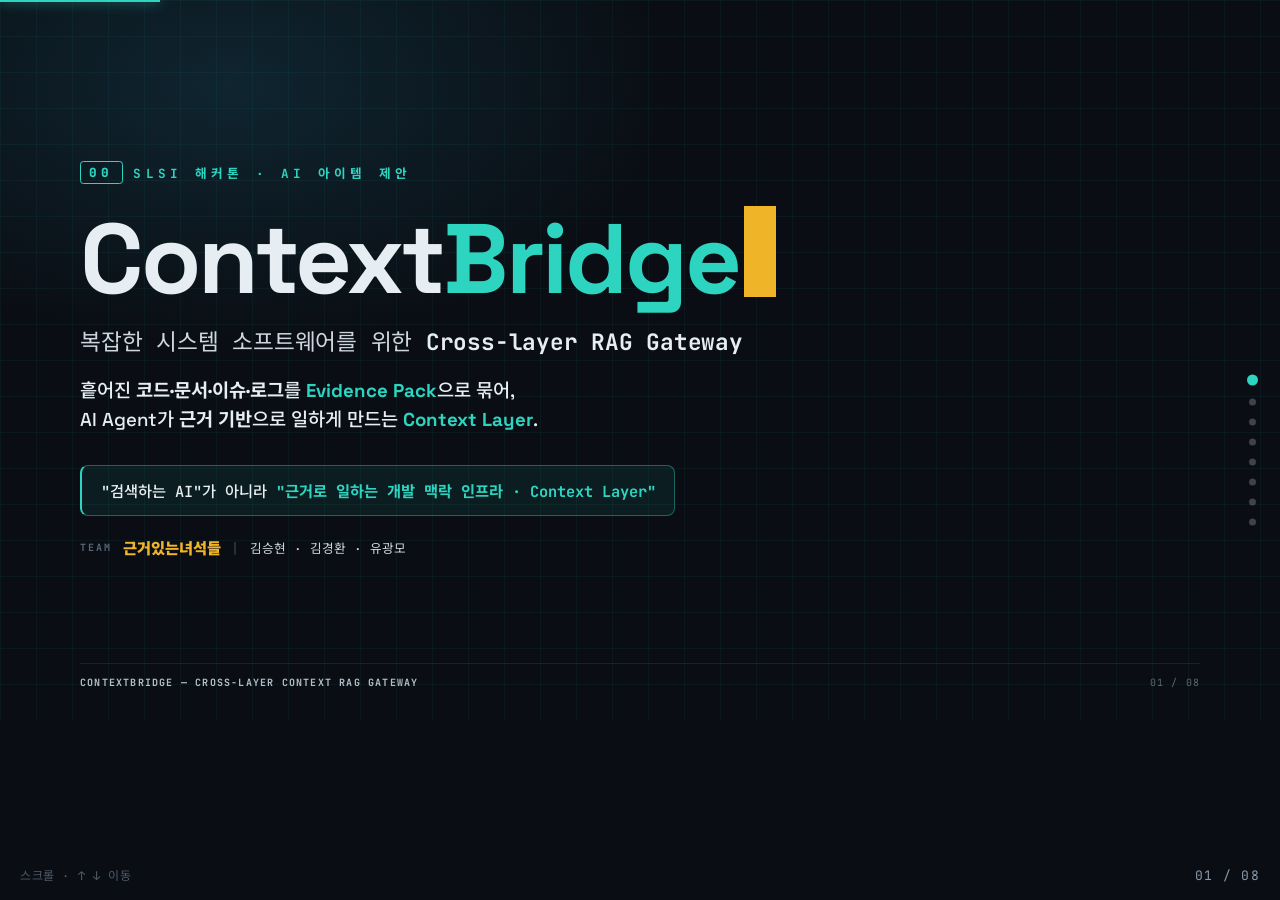
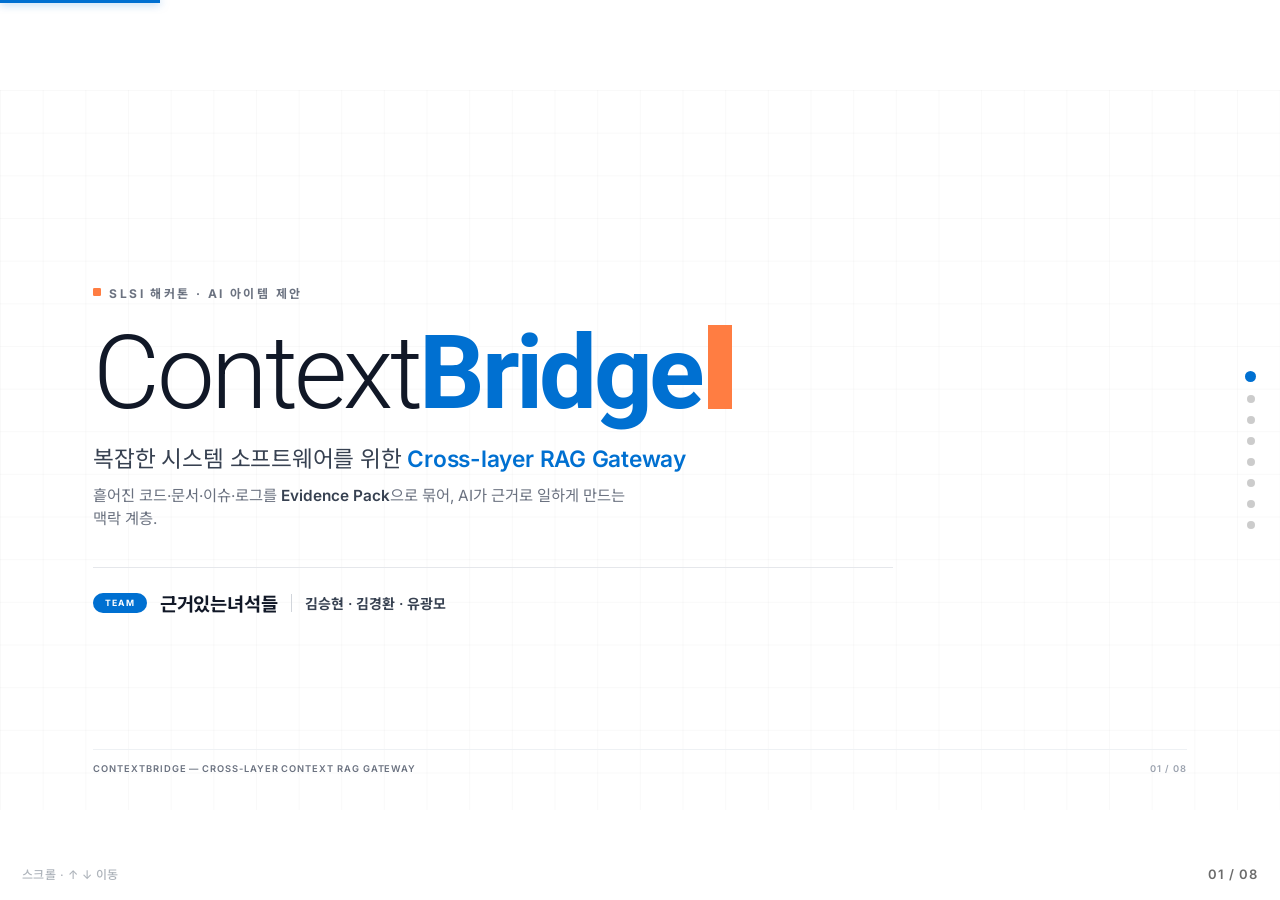
